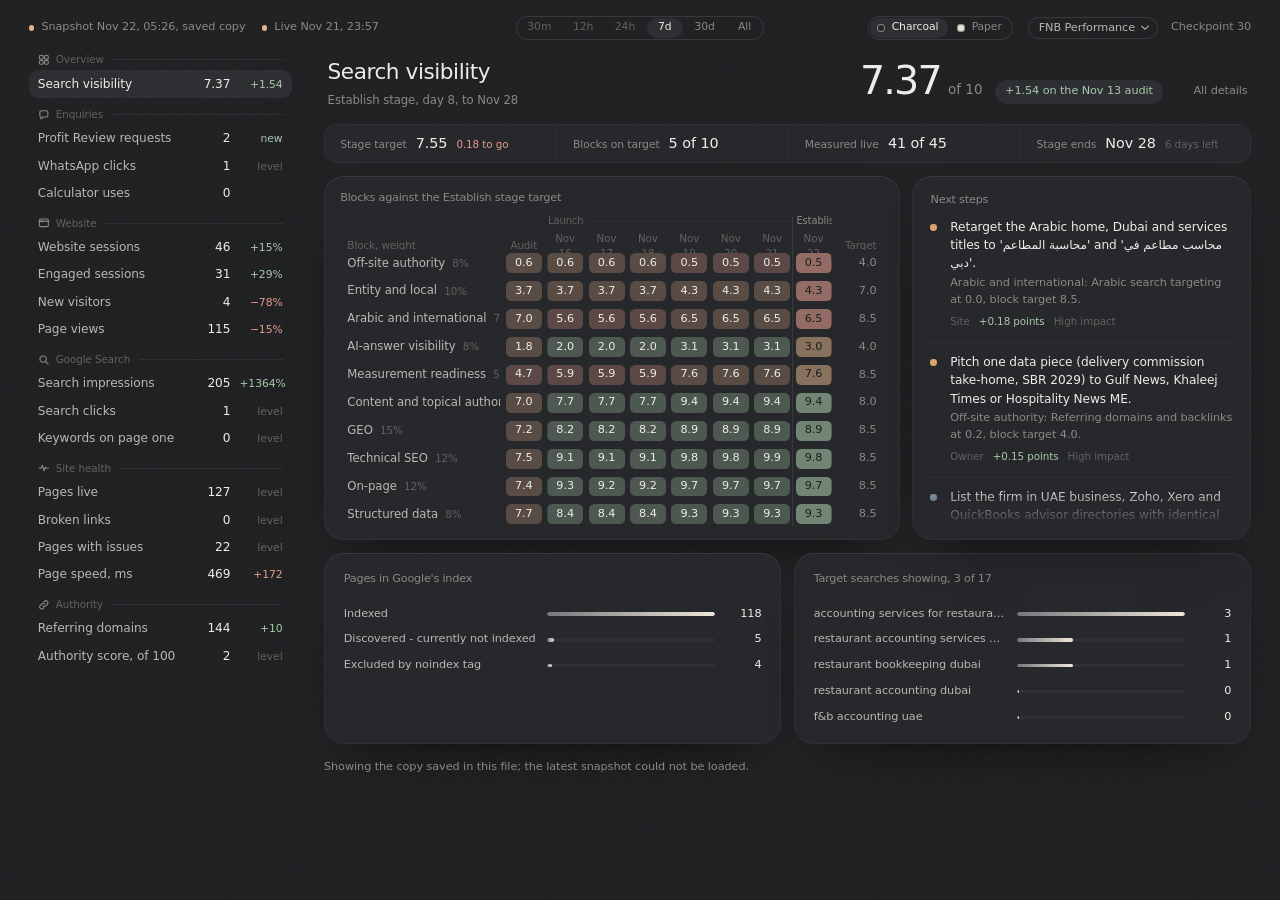
==== index.html @ b30ec55e "Board rebuilt with the Nov 22 snapshots Co-Authored-By: Claude Opus 5.5 <noreply@anthropic.com> Clau" ====
<!doctype html>
<html lang="en"><head><meta charset="utf-8"><meta name="viewport" content="width=device-width,initial-scale=1">
<title>FNB Performance cards</title>
<script>try{var t=new URLSearchParams(location.search).get('theme')||localStorage.getItem('fnb-theme')||'charcoal';if(t==='paper')document.documentElement.classList.add('paper');}catch(e){}</script>
<style>
/* A1 Intelligence — charcoal edition */
:root{
 --canvas:#1d1e20;--side:#212225;--surface:#27282b;--surface-2:#2e2f33;--surface-3:#36373b;
 --line:#38393d;--line-soft:#2f3033;
 --ink:#eeece7;--ink-2:#b9b7b1;--ink-3:#8a8984;--ink-4:#626260;
 --A1:#eee7da;--FNB:#93afc0;--TUR:#b9a5d0;--u0:#eee7da;--u1:#93afc0;--u2:#b9a5d0;--u3:#d9a36a;--u4:#9cc2a6;--u5:#cf9aae;
 --warn:#e2b48b;--good:#a7c9a9;--bad:#e49d8f;
 --r-lg:22px;--r-md:14px;--r-sm:10px;
 --ease:cubic-bezier(.22,.8,.24,1);--spring:cubic-bezier(.34,1.4,.5,1);
 --side-w:248px;
 --sans:-apple-system,BlinkMacSystemFont,"SF Pro Text","Inter","Segoe UI Variable Text","Segoe UI",system-ui,sans-serif;
 --display:-apple-system,BlinkMacSystemFont,"SF Pro Display","Inter Display","Inter","Segoe UI Variable Display","Segoe UI",system-ui,sans-serif;
}
*{box-sizing:border-box}
html{-webkit-text-size-adjust:100%}
body{margin:0;background:var(--canvas);color:var(--ink);font-family:var(--sans);font-size:14px;line-height:1.5;letter-spacing:-.006em;-webkit-font-smoothing:antialiased;-moz-osx-font-smoothing:grayscale;font-feature-settings:"cv11","ss01"}
body::before{content:"";position:fixed;inset:0;pointer-events:none;z-index:0;opacity:.05;background-image:url("data:image/svg+xml,%3Csvg xmlns='http://www.w3.org/2000/svg' width='180' height='180'%3E%3Cfilter id='n'%3E%3CfeTurbulence type='fractalNoise' baseFrequency='.85' numOctaves='3' stitchTiles='stitch'/%3E%3C/filter%3E%3Crect width='100%25' height='100%25' filter='url(%23n)'/%3E%3C/svg%3E")}
button,input,textarea,select{font:inherit;color:inherit;letter-spacing:inherit}
button{cursor:pointer;-webkit-tap-highlight-color:transparent}
:focus-visible{outline:2px solid var(--FNB);outline-offset:3px;border-radius:8px}
button:disabled{opacity:.45;cursor:not-allowed}
[hidden]{display:none!important}
h1,h2,h3{margin:0;font-family:var(--display);font-weight:500;letter-spacing:-.02em}
p{margin:0}
.num,.hero-number,.fig-value,.inline-kpi strong,.brand-stat strong,.pnumber,.score-text strong,.review-stat strong{font-variant-numeric:tabular-nums}

/* Marks + icons */
.mark svg{width:44px;height:44px;fill:none;stroke:var(--ink-2);stroke-width:1}
.mark svg circle:nth-child(2){stroke:var(--ink-3)}.mark svg circle:nth-child(3){stroke:var(--ink-4)}
.mark .mark-core{fill:var(--A1);stroke:none}
.mark-small svg{width:26px;height:26px;stroke-width:1.4}
svg.i,.nav-item svg,.icon-button svg{fill:none;stroke:currentColor;stroke-width:1.6;stroke-linecap:round;stroke-linejoin:round}

/* Buttons */
.btn{appearance:none;border:0;border-radius:999px;padding:11px 20px;font-weight:550;font-size:14px;transition:transform .35s var(--spring),background .25s var(--ease),box-shadow .25s var(--ease)}
.btn:active{transform:scale(.97)}
.btn-primary{background:var(--ink);color:#1d1e20;box-shadow:0 1px 0 #ffffff40 inset,0 8px 24px -10px #00000080}
.btn-primary:hover{background:#fff}
.btn-outline{background:transparent;color:var(--ink);box-shadow:0 0 0 1px var(--line) inset}
.btn-outline:hover{background:var(--surface-2)}
.btn-wide{width:100%;padding:13px 20px;margin-top:6px}
.icon-button{appearance:none;width:38px;height:38px;border-radius:12px;border:0;background:transparent;color:var(--ink-2);display:grid;place-items:center;transition:background .2s var(--ease),color .2s,transform .3s var(--spring)}
.icon-button svg{width:20px;height:20px}
.icon-button:hover{background:var(--surface-2);color:var(--ink)}
.icon-button:active{transform:scale(.92)}
.link-quiet{appearance:none;border:0;background:transparent;color:var(--ink-3);font-size:13px;padding:6px 10px;margin:-6px -10px;border-radius:999px;transition:color .2s,background .2s}
.link-quiet:hover{color:var(--ink);background:var(--surface-2)}
.mini-btn{appearance:none;border:0;border-radius:999px;padding:7px 13px;font-size:12.5px;font-weight:550;background:var(--surface-3);color:var(--ink);transition:background .2s,transform .3s var(--spring)}
.mini-btn:hover{background:#414247}.mini-btn:active{transform:scale(.95)}
.mini-btn.approve{background:var(--ink);color:#1d1e20}
.mini-btn.reject{background:transparent;color:var(--bad);box-shadow:0 0 0 1px #e49d8f55 inset}

/* Toast */
#toast{position:fixed;left:50%;bottom:28px;z-index:200;transform:translate(-50%,16px) scale(.98);opacity:0;pointer-events:none;background:#3a3b3fe6;backdrop-filter:blur(20px) saturate(1.4);-webkit-backdrop-filter:blur(20px) saturate(1.4);color:var(--ink);padding:12px 20px;border-radius:999px;box-shadow:0 0 0 1px #ffffff14 inset,0 20px 50px -12px #000a;transition:opacity .3s var(--ease),transform .45s var(--spring);max-width:min(520px,calc(100vw - 32px));font-size:13.5px}
#toast.show{opacity:1;transform:translate(-50%,0) scale(1)}

/* Sculpture (shared) */
.sculpture{width:100%;height:100%;overflow:visible;display:block}
.sculpture .layer{transform-origin:0 0;transform-box:view-box}
.sculpture path{fill:none;vector-effect:non-scaling-stroke}
.sculpture .glow{opacity:.16}
.sculpture .layer.l0{animation:spin 140s linear infinite}
.sculpture .layer.l1{animation:spin 190s linear infinite reverse}
.sculpture .layer.l2{animation:spin 240s linear infinite}
.sculpture .breathe{transform-origin:0 0;transform-box:view-box;animation:breathe 11s ease-in-out infinite}
.sculpture .layer.dim{opacity:.12;transition:opacity .6s var(--ease)}
.sculpture .layer{transition:opacity .6s var(--ease)}
@keyframes spin{to{transform:rotate(360deg)}}
@keyframes breathe{0%,100%{transform:scale(.975)}50%{transform:scale(1.025)}}
.sculpture .draw path{stroke-dasharray:1;stroke-dashoffset:1;animation:draw 2.6s var(--ease) forwards}
@keyframes draw{to{stroke-dashoffset:0}}

/* Login */
.login{min-height:100vh;display:grid;grid-template-columns:1.15fr 1fr;position:relative;z-index:1}
.login-art{position:relative;overflow:hidden;background:radial-gradient(70% 60% at 50% 50%,#26272b,var(--canvas) 70%)}
.login-art .sculpture{position:absolute;inset:6%;width:88%;height:88%}
.login-panel{display:grid;place-items:center;padding:48px 32px;border-left:1px solid var(--line-soft)}
.login-box{width:100%;max-width:360px}
.login-box h1{font-size:34px;font-weight:600;letter-spacing:-.035em;margin-top:28px}
.login-lede{color:var(--ink-3);font-size:16px;margin-top:8px}
.login-form{margin-top:36px;display:flex;flex-direction:column;gap:14px}
.login-foot{margin-top:28px;color:var(--ink-4);font-size:12.5px}
.otp{letter-spacing:.42em;font-variant-numeric:tabular-nums}

/* Forms */
.field{display:flex;flex-direction:column;gap:7px}
.field label,.form-grid label{font-size:12.5px;color:var(--ink-3)}
input,textarea,select{background:var(--surface);border:0;border-radius:12px;padding:12px 14px;color:var(--ink);box-shadow:0 0 0 1px var(--line) inset;transition:box-shadow .25s var(--ease),background .25s}
input::placeholder,textarea::placeholder{color:var(--ink-4)}
input:hover,textarea:hover,select:hover{box-shadow:0 0 0 1px #4a4b50 inset}
input:focus,textarea:focus,select:focus{outline:none;background:var(--surface-2);box-shadow:0 0 0 1px var(--ink-3) inset,0 0 0 4px #93afc022}
textarea{min-height:150px;resize:vertical;line-height:1.55}
select{appearance:none;padding-right:34px;background-image:url("data:image/svg+xml,%3Csvg xmlns='http://www.w3.org/2000/svg' viewBox='0 0 12 12'%3E%3Cpath d='m3 4.5 3 3 3-3' fill='none' stroke='%238a8984' stroke-width='1.4' stroke-linecap='round'/%3E%3C/svg%3E");background-repeat:no-repeat;background-position:right 12px center;background-size:12px}
.form-grid{display:flex;flex-direction:column;gap:16px}
.field-help{font-size:12px;color:var(--ink-4)}
.form-error{color:var(--bad);font-size:13px;min-height:1px}

/* Layout */
.layout{display:grid;grid-template-columns:var(--side-w) 1fr;min-height:100vh;position:relative;z-index:1}
.side{position:sticky;top:0;height:100vh;background:var(--side);border-right:1px solid var(--line-soft);display:flex;flex-direction:column;padding:22px 14px 18px;gap:6px}
.side-brand{display:flex;align-items:center;gap:11px;padding:2px 10px 22px;font-family:var(--display);font-weight:600;font-size:15px;letter-spacing:-.02em}
.nav-list{display:flex;flex-direction:column;gap:2px}
.nav-item{appearance:none;border:0;background:transparent;color:var(--ink-2);display:flex;align-items:center;gap:12px;padding:9px 12px;border-radius:10px;font-size:14px;text-align:left;position:relative;transition:background .2s var(--ease),color .2s}
.nav-item svg{width:19px;height:19px;flex:none;stroke-width:1.5;color:var(--ink-3);transition:color .2s}
.nav-item:hover{background:#ffffff08;color:var(--ink)}
.nav-item.active{background:var(--surface-2);color:var(--ink);box-shadow:0 0 0 1px #ffffff0a inset}
.nav-item.active svg{color:var(--ink)}
.side-group{margin-top:26px}
.side-label{font-size:12px;color:var(--ink-4);padding:0 12px 8px}
.brand-list{display:flex;flex-direction:column;gap:2px}
.brand-item{appearance:none;border:0;background:transparent;color:var(--ink-2);display:flex;align-items:center;gap:11px;padding:8px 12px;border-radius:10px;font-size:13.5px;text-align:left;transition:background .2s,color .2s}
.brand-item:hover{background:#ffffff08;color:var(--ink)}
.brand-item.active{color:var(--ink);background:#ffffff0b}
.brand-item .dot{transition:transform .4s var(--spring),box-shadow .3s}
.brand-item.active .dot{transform:scale(1.25);box-shadow:0 0 0 3px #ffffff0d}
.dot{width:8px;height:8px;border-radius:50%;flex:none;display:inline-block}
.dot-A1{background:var(--A1)}.dot-FNB{background:var(--FNB)}.dot-TUR{background:var(--TUR)}
.dot-u0{background:var(--u0)}.dot-u1{background:var(--u1)}.dot-u2{background:var(--u2)}.dot-u3{background:var(--u3)}.dot-u4{background:var(--u4)}.dot-u5{background:var(--u5)}
.dot-ALL{background:conic-gradient(var(--u0) 0 33%,var(--u1) 0 66%,var(--u2) 0)}
.side-grow{flex:1}
.side-status{display:flex;gap:11px;align-items:flex-start;padding:14px 12px;border-radius:14px;background:#ffffff06;box-shadow:0 0 0 1px var(--line-soft) inset}
.side-status strong{display:block;font-size:13px;font-weight:550}
.side-status small{display:block;color:var(--ink-3);font-size:12px;line-height:1.4;margin-top:2px}
.status-dot{width:8px;height:8px;border-radius:50%;background:var(--warn);margin-top:6px;flex:none;box-shadow:0 0 0 4px #e2b48b1a}
.status-dot.live{background:var(--good);box-shadow:0 0 0 4px #a7c9a91f;animation:pulse 2.8s ease-in-out infinite}
@keyframes pulse{50%{box-shadow:0 0 0 7px #a7c9a900}}

.workspace{min-width:0;padding:34px clamp(20px,3.4vw,56px) 24px;max-width:1480px;width:100%}
.apphead{display:flex;align-items:flex-end;justify-content:space-between;gap:24px;flex-wrap:wrap}
.greet h1{font-size:30px;font-weight:600;letter-spacing:-.035em;line-height:1.15}
.greet p{color:var(--ink-3);margin-top:5px;font-size:14px}
.head-tools{display:flex;align-items:center;gap:10px}
.segmented{position:relative;display:inline-grid;grid-template-columns:1fr 1fr;padding:3px;border-radius:999px;background:var(--surface);box-shadow:0 0 0 1px var(--line-soft) inset}
.segmented::before{content:"";position:absolute;top:3px;bottom:3px;left:3px;width:calc(50% - 3px);border-radius:999px;background:var(--surface-3);box-shadow:0 1px 0 #ffffff12 inset,0 4px 14px -4px #0008;transition:transform .5s var(--spring)}
.segmented:has(.period[data-period="30"].active)::before{transform:translateX(100%)}
.period{appearance:none;border:0;background:transparent;position:relative;z-index:1;padding:7px 16px;font-size:13px;color:var(--ink-3);border-radius:999px;transition:color .3s}
.period.active{color:var(--ink)}
.who{display:flex;align-items:center;gap:10px;margin-left:8px;padding-left:16px;border-left:1px solid var(--line-soft)}
.avatar{width:34px;height:34px;border-radius:50%;display:grid;place-items:center;font-weight:600;font-size:13px;color:#1d1e20;background:radial-gradient(circle at 30% 25%,#fff,var(--A1) 45%,#bdb6a8)}
.who-text strong{display:block;font-size:13px;font-weight:550;line-height:1.2}
.who-text small{display:block;font-size:12px;color:var(--ink-3)}
.brand-strip{display:none}

.page{display:none}
.page.active{display:block;animation:pagein .5s var(--ease)}
@keyframes pagein{from{opacity:0;transform:translateY(6px)}}

/* Hero */
.hero{display:grid;grid-template-columns:minmax(0,1fr) minmax(0,1.05fr);align-items:center;gap:20px;margin:4px 0 0;min-height:400px}
.hero-label{color:var(--ink-3);font-size:15px}
.hero-number{font-family:var(--display);font-size:clamp(76px,10vw,148px);font-weight:200;letter-spacing:-.065em;line-height:.92;margin:14px 0 22px -.06em;background:linear-gradient(180deg,#fbfaf7 30%,#a9a7a1);-webkit-background-clip:text;background-clip:text;color:transparent}
.hero-line{font-size:18px;color:var(--ink-2);max-width:30ch;line-height:1.45;letter-spacing:-.012em}
.hero-art{aspect-ratio:1/1;max-height:520px;width:100%;justify-self:center;position:relative}
.legend{display:flex;flex-wrap:wrap;gap:8px;margin-top:30px}
.legend-button{appearance:none;border:0;display:inline-flex;align-items:center;gap:9px;padding:8px 14px 8px 12px;border-radius:999px;background:var(--surface);box-shadow:0 0 0 1px var(--line-soft) inset;color:var(--ink-2);font-size:13px;transition:background .2s,color .2s,opacity .3s,transform .35s var(--spring)}
.legend-button:hover{background:var(--surface-2);color:var(--ink)}
.legend-button:active{transform:scale(.96)}
.legend-button.muted{opacity:.45}
.legend-button.on{background:var(--surface-2);color:var(--ink);box-shadow:0 0 0 1px #ffffff1c inset}

/* Figures row */
.figures{display:grid;grid-template-columns:repeat(5,minmax(0,1fr));border-top:1px solid var(--line-soft);border-bottom:1px solid var(--line-soft);margin:26px 0 30px}
.figures-4{grid-template-columns:repeat(4,minmax(0,1fr))}
.figures-3{grid-template-columns:repeat(3,minmax(0,1fr))}
.fig{padding:22px 22px 20px;position:relative;min-width:0}
.fig+.fig{border-left:1px solid var(--line-soft)}
.fig:first-child{padding-left:0}
.fig-label{color:var(--ink-3);font-size:13px}
.fig-value{font-family:var(--display);font-size:34px;font-weight:300;letter-spacing:-.04em;line-height:1.1;margin-top:10px}
.fig-value.empty{color:var(--ink-4)}
.fig-desc{font-size:12px;color:var(--ink-4);margin-top:6px;white-space:nowrap;overflow:hidden;text-overflow:ellipsis}
.fig-flag{position:absolute;top:24px;right:18px;width:6px;height:6px;border-radius:50%;background:var(--warn)}
.fig-spark{display:block;width:100%;max-width:120px;height:26px;margin-top:12px}
.fig-spark path{fill:none;stroke:var(--ink-3);stroke-width:1.4;stroke-linecap:round;stroke-linejoin:round;vector-effect:non-scaling-stroke}

/* Panels */
.panel{background:var(--surface);border-radius:var(--r-lg);padding:24px 26px;box-shadow:0 0 0 1px #ffffff09 inset,0 1px 0 #ffffff0d inset,0 30px 60px -40px #000c;min-width:0}
.panel-quiet{background:transparent;box-shadow:0 0 0 1px var(--line-soft) inset}
.panel-head{display:flex;justify-content:space-between;align-items:flex-start;gap:16px;margin-bottom:20px}
.panel-head h2{font-size:18px;font-weight:550;letter-spacing:-.02em}
.panel-head p{font-size:13px;color:var(--ink-3);margin-top:3px}
.tag{font-size:12px;color:var(--ink-3);padding:5px 11px;border-radius:999px;background:#ffffff08;white-space:nowrap}
.panel-kicker,.dialog-kicker{font-size:12.5px;color:var(--ink-3)}
.main-pair{display:grid;grid-template-columns:minmax(0,1.85fr) minmax(300px,1fr);gap:20px}
.bottom-pair{display:grid;grid-template-columns:minmax(0,1.4fr) minmax(0,1fr);gap:20px;margin-top:20px}
.two-cols{display:grid;grid-template-columns:repeat(2,minmax(0,1fr));gap:20px}
.two-cols-wide{grid-template-columns:minmax(0,1.6fr) minmax(0,1fr)}
.margin-top{margin-top:20px}

/* Charts */
.chart-frame{position:relative;height:300px;margin:0 -4px}
.chart-frame svg{display:block;width:100%;height:100%;overflow:visible}
.chart-empty{height:100%;display:grid;place-items:center;color:var(--ink-4);font-size:13px;border-radius:14px;background:repeating-linear-gradient(-45deg,transparent 0 9px,#ffffff04 9px 10px)}
.chart-grid{stroke:var(--line-soft);stroke-width:1}
.chart-axis{fill:var(--ink-4);font-size:11.5px;font-family:var(--sans);font-variant-numeric:tabular-nums}
.chart-line{fill:none;stroke-width:2;stroke-linecap:round;stroke-linejoin:round}
.chart-line.draw{stroke-dasharray:1;stroke-dashoffset:1;animation:draw 1.6s var(--ease) forwards}
.chart-area{opacity:0;animation:fade 1.2s .5s var(--ease) forwards}
@keyframes fade{to{opacity:1}}
.s-A1{stroke:var(--A1)}.s-FNB{stroke:var(--FNB)}.s-TUR{stroke:var(--TUR)}
.f-A1{fill:var(--A1)}.f-FNB{fill:var(--FNB)}.f-TUR{fill:var(--TUR)}
.s-u0{stroke:var(--u0)}.s-u1{stroke:var(--u1)}.s-u2{stroke:var(--u2)}.s-u3{stroke:var(--u3)}.s-u4{stroke:var(--u4)}.s-u5{stroke:var(--u5)}
.f-u0{fill:var(--u0)}.f-u1{fill:var(--u1)}.f-u2{fill:var(--u2)}.f-u3{fill:var(--u3)}.f-u4{fill:var(--u4)}.f-u5{fill:var(--u5)}
.chart-line.dim{opacity:.14}
.chart-line,.chart-area{transition:opacity .4s var(--ease)}
.cross{opacity:0;transition:opacity .2s}
.chart-frame.hover .cross{opacity:1}
.cross line{stroke:var(--ink-3);stroke-width:1;stroke-dasharray:2 4}
.cross circle{stroke:var(--canvas);stroke-width:2.5}
.chart-tip{position:absolute;top:0;left:0;pointer-events:none;opacity:0;transform:translateY(4px);transition:opacity .2s,transform .3s var(--ease);background:#3a3b3fee;backdrop-filter:blur(14px);-webkit-backdrop-filter:blur(14px);border-radius:12px;padding:10px 12px;font-size:12.5px;min-width:170px;box-shadow:0 0 0 1px #ffffff14 inset,0 16px 40px -12px #000c;z-index:3}
.chart-frame.hover .chart-tip{opacity:1;transform:none}
.chart-tip b{display:block;font-weight:550;margin-bottom:6px;color:var(--ink)}
.chart-tip div{display:flex;align-items:center;gap:8px;color:var(--ink-2);justify-content:space-between}
.chart-tip div span{display:flex;align-items:center;gap:7px}
.chart-tip div strong{font-weight:550;color:var(--ink);font-variant-numeric:tabular-nums}

.brand-stats{display:grid;grid-template-columns:repeat(3,minmax(0,1fr));gap:12px;margin-top:20px;padding-top:18px;border-top:1px solid var(--line-soft)}
.brand-stat-name{display:flex;align-items:center;gap:8px;font-size:12.5px;color:var(--ink-3)}
.brand-stat-row{margin-top:6px;display:flex;align-items:baseline;gap:6px}
.brand-stat strong{font-family:var(--display);font-size:24px;font-weight:300;letter-spacing:-.03em}
.brand-stat small{color:var(--ink-4);font-size:12px}

/* Outreach panel */
.score{display:flex;align-items:center;gap:20px;padding:4px 0 22px}
.score-ring{width:104px;height:104px;flex:none;transform:rotate(-90deg)}
.ring-track{fill:none;stroke:var(--line);stroke-width:5}
.ring-arc{fill:none;stroke:var(--A1);stroke-width:5;stroke-linecap:round;transition:stroke-dasharray 1.4s var(--ease)}
.score-text strong{display:block;font-family:var(--display);font-size:40px;font-weight:300;letter-spacing:-.04em;line-height:1}
.score-text span{display:block;color:var(--ink-2);font-size:13px;margin-top:8px}
.score-text small{display:block;color:var(--ink-4);font-size:12px;margin-top:2px}
.split-caption{display:flex;justify-content:space-between;align-items:center;font-size:13px;color:var(--ink-3);padding:14px 0 8px;border-top:1px solid var(--line-soft)}
.count{min-width:24px;height:22px;padding:0 8px;border-radius:999px;background:var(--surface-3);color:var(--ink);display:inline-grid;place-items:center;font-size:12px;font-variant-numeric:tabular-nums}
.approvals{display:flex;flex-direction:column}
.approval-row{appearance:none;border:0;background:transparent;text-align:left;display:flex;align-items:center;justify-content:space-between;gap:14px;padding:12px 10px;margin:0 -10px;border-radius:12px;transition:background .2s}
.approval-row:hover{background:#ffffff07}
.approval-main{min-width:0}
.approval-main strong{display:block;font-weight:500;font-size:13.5px;white-space:nowrap;overflow:hidden;text-overflow:ellipsis}
.approval-main small{display:block;color:var(--ink-3);font-size:12px;margin-top:2px}
.approval-empty{color:var(--ink-3);font-size:13px;padding:18px 0;line-height:1.55}
.approval-empty strong{display:block;color:var(--ink-2);font-weight:550;margin-bottom:2px}
.inline-action{appearance:none;border:0;background:transparent;color:var(--ink-2);display:flex;align-items:center;gap:10px;padding:12px 0 0;font-size:13.5px;transition:color .2s}
.inline-action:hover{color:var(--ink)}
.plus{width:24px;height:24px;border-radius:50%;display:grid;place-items:center;box-shadow:0 0 0 1px var(--line) inset;font-size:15px;line-height:1;transition:transform .4s var(--spring),background .2s}
.inline-action:hover .plus{transform:rotate(90deg);background:var(--surface-2)}

/* State chips */
.state-chip{font-size:11.5px;padding:4px 10px;border-radius:999px;white-space:nowrap;background:#ffffff0a;color:var(--ink-2);display:inline-flex;align-items:center;gap:6px}
.state-chip::before{content:"";width:5px;height:5px;border-radius:50%;background:currentColor}
.state-chip.pending{color:var(--warn)}
.state-chip.approved{color:var(--good)}
.state-chip.rejected,.state-chip.rework,.state-chip.request_changes,.state-chip.changes_requested{color:var(--bad)}

/* Discovery */
.discovery{display:grid;grid-template-columns:repeat(2,minmax(0,1fr));gap:32px}
.inline-kpi span{display:block;color:var(--ink-3);font-size:13px}
.inline-kpi strong{display:block;font-family:var(--display);font-size:32px;font-weight:300;letter-spacing:-.04em;margin-top:6px}
.seo-chart{height:120px;margin-top:14px}
.seo-chart svg{width:100%;height:100%;display:block;overflow:visible}
.bar{fill:#4a4b50;transition:fill .2s}
.bar:hover{fill:var(--ink-3)}
.bar.last{fill:var(--A1)}
.bar-grow{transform-box:fill-box;transform-origin:50% 100%;animation:grow .9s var(--ease) both}
@keyframes grow{from{transform:scaleY(0)}}
.micro-note{color:var(--ink-4);font-size:12px;margin-top:10px;line-height:1.45}
.hbars{display:flex;flex-direction:column;gap:14px;margin-top:20px}
.hbar{display:grid;grid-template-columns:118px 1fr 52px;gap:12px;align-items:center;font-size:13px;color:var(--ink-2)}
.hbar strong{text-align:right;font-weight:500;font-variant-numeric:tabular-nums;color:var(--ink)}
.track{height:4px;border-radius:4px;background:var(--line-soft);overflow:hidden}
.fill{height:100%;width:0;border-radius:4px;background:linear-gradient(90deg,#77787d,var(--A1));transition:width 1.2s var(--ease)}

/* Issues */
.issue-short{display:flex;flex-direction:column}
.issue-row{display:grid;grid-template-columns:minmax(0,1fr) auto auto;align-items:center;gap:14px;padding:13px 0;border-top:1px solid var(--line-soft)}
.issue-row:first-child{border-top:0;padding-top:0}
.issue-row strong{font-weight:500;font-size:13.5px;white-space:nowrap;overflow:hidden;text-overflow:ellipsis}
.tasks-full .issue-row{grid-template-columns:minmax(0,1fr) auto auto auto;padding:16px 0}
.tasks-full .issue-row:first-child{padding-top:0}
.issue-long{white-space:normal!important}
.issue-meta{color:var(--ink-3);font-size:12.5px;margin-top:4px;line-height:1.5}
.severity{font-size:12px;color:var(--ink-3);display:inline-flex;align-items:center;gap:7px;white-space:nowrap;text-transform:capitalize}
.severity::before{content:"";width:7px;height:7px;border-radius:50%;background:var(--ink-4)}
.severity.critical::before{background:var(--bad);box-shadow:0 0 0 3px #e49d8f26}
.severity.high::before{background:var(--warn)}
.severity.medium::before{background:var(--FNB)}
.issue-status{font-size:12px;color:var(--ink-4);white-space:nowrap;text-transform:capitalize}
.tasks-full select{padding:7px 32px 7px 12px;font-size:12.5px;border-radius:999px}
.extra-meta{font-size:12px;color:var(--ink-4)}

/* Sections */
.section-intro{margin:26px 0 8px;max-width:640px}
.section-intro h2{font-size:clamp(40px,5vw,60px);font-weight:250;letter-spacing:-.05em;line-height:1.02}
.section-intro p{font-size:17px;color:var(--ink-3);margin-top:12px;line-height:1.5}
.section-actions{display:flex;gap:8px;align-items:center;flex-wrap:wrap;justify-content:flex-end;margin:-12px 0 20px}
.panel-head .section-actions{margin:0}
.bodycopy{color:var(--ink-2);font-size:14px;line-height:1.65;max-width:68ch}

/* Tables */
.data-table{overflow-x:auto;margin:0 -6px}
table{width:100%;border-collapse:collapse;font-size:13.5px}
th{text-align:left;font-weight:450;color:var(--ink-4);font-size:12.5px;padding:0 6px 12px}
td{padding:14px 6px;border-top:1px solid var(--line-soft);color:var(--ink-2);font-variant-numeric:tabular-nums;white-space:nowrap}
td:first-child{color:var(--ink)}
tbody tr{transition:background .2s}
tbody tr:hover{background:#ffffff05}
.source-state{font-size:12px;display:inline-flex;align-items:center;gap:7px;color:var(--ink-3);text-transform:capitalize}
.source-state::before{content:"";width:6px;height:6px;border-radius:50%;background:var(--ink-4)}
.source-state.fresh{color:var(--good)}.source-state.fresh::before{background:var(--good)}
.source-state.snapshot{color:var(--ink-2)}.source-state.snapshot::before{background:var(--FNB)}
.source-state.stale{color:var(--warn)}.source-state.stale::before{background:var(--warn)}

/* Drafts */
.draft-card{padding:18px 0;border-top:1px solid var(--line-soft)}
.draft-card:first-child{border-top:0;padding-top:0}
.draft-head{display:flex;justify-content:space-between;gap:14px;align-items:flex-start}
.draft-head strong{display:block;font-weight:550;font-size:15px;margin-top:3px}
.body-snippet{color:var(--ink-3);font-size:13.5px;line-height:1.6;margin:10px 0 14px;display:-webkit-box;-webkit-line-clamp:3;-webkit-box-orient:vertical;overflow:hidden}
.draft-actions{display:flex;flex-wrap:wrap;gap:8px;align-items:center}
.draft-actions .tag{margin-right:auto}
.quality-note p{color:var(--ink-2);font-size:13.5px;line-height:1.65;margin-bottom:16px}
.quality-note strong{display:block;margin-bottom:8px}
.metric-empty{display:flex;justify-content:space-between;gap:12px;padding:13px 0;border-top:1px solid var(--line-soft);font-size:13.5px;color:var(--ink-2)}
.metric-empty b{font-weight:450;color:var(--ink-4)}

/* Social */
.platform-grid{display:grid;grid-template-columns:repeat(auto-fill,minmax(200px,1fr));gap:12px}
.platform-card{padding:18px;border-radius:16px;background:#ffffff05;box-shadow:0 0 0 1px var(--line-soft) inset}
.pname{color:var(--ink-3);font-size:13px}
.pnumber{font-family:var(--display);font-size:30px;font-weight:300;letter-spacing:-.04em;margin:8px 0 2px}
.pmeta{font-size:12px;color:var(--ink-4);margin-bottom:16px}

/* Insights */
.insights-grid{display:grid;grid-template-columns:repeat(2,minmax(0,1fr));gap:20px}
.insight{padding:26px;border-radius:var(--r-lg);background:var(--surface);box-shadow:0 0 0 1px #ffffff09 inset;position:relative;overflow:hidden}
.insight-level{display:inline-flex;align-items:center;gap:8px;font-size:12.5px;color:var(--ink-3)}
.insight-level::before{content:"";width:7px;height:7px;border-radius:50%;background:var(--FNB)}
.insight-level.attention::before{background:var(--warn)}
.insight h3{font-size:21px;font-weight:450;letter-spacing:-.025em;line-height:1.3;margin:14px 0 10px;max-width:30ch}
.insight p{color:var(--ink-3);font-size:14px;line-height:1.6}
.insight footer{margin-top:18px;padding-top:16px;border-top:1px solid var(--line-soft);font-size:13.5px;color:var(--ink-2)}
.insight footer span{color:var(--ink-4);display:block;font-size:12px;margin-bottom:3px}

/* Reviews */
.review-row{padding:15px 0;border-top:1px solid var(--line-soft)}
.review-row:first-child{border-top:0;padding-top:0}
.review-head{display:flex;justify-content:space-between;gap:14px;align-items:flex-start}
.review-head strong{font-weight:500;font-size:13.5px;line-height:1.5}
.review-row small{display:block;color:var(--ink-4);font-size:12px;margin-top:4px}
.review-row p{color:var(--ink-3);font-size:12.5px;margin-top:8px}
.review-row .mini-btn{margin-top:10px}
.review-stat{padding:22px 22px 20px}
.review-stat:first-child{padding-left:0}
.review-stat+.review-stat{border-left:1px solid var(--line-soft)}
.review-stat .muted{display:block;color:var(--ink-3);font-size:13px}
.review-stat strong{display:block;font-family:var(--display);font-size:30px;font-weight:300;letter-spacing:-.035em;margin-top:8px}

/* Dialog */
.dialog-backdrop{position:fixed;inset:0;z-index:100;background:#141516b3;backdrop-filter:blur(18px) saturate(1.2);-webkit-backdrop-filter:blur(18px) saturate(1.2);display:grid;place-items:center;padding:20px;animation:fade .3s var(--ease) both;opacity:0}
.dialog-card{width:min(560px,100%);max-height:calc(100vh - 40px);overflow:auto;background:var(--surface);border-radius:26px;padding:26px 28px 28px;box-shadow:0 0 0 1px #ffffff12 inset,0 1px 0 #ffffff14 inset,0 50px 120px -30px #000;animation:sheet .55s var(--spring) both}
@keyframes sheet{from{opacity:0;transform:translateY(18px) scale(.97)}}
.dialog-header{display:flex;justify-content:space-between;align-items:flex-start;gap:16px;margin-bottom:22px}
.dialog-header h2{font-size:22px;font-weight:550;letter-spacing:-.025em;margin-top:4px}
.dialog-body-text{white-space:pre-wrap;color:var(--ink-2)}
.review-list{display:flex;flex-direction:column}
code{font-family:ui-monospace,"SF Mono",Menlo,monospace;font-size:12px;color:var(--ink-2)}

.app-footer{display:flex;justify-content:space-between;gap:16px;flex-wrap:wrap;color:var(--ink-4);font-size:12px;margin-top:48px;padding-top:20px;border-top:1px solid var(--line-soft)}

/* Responsive */
@media (max-width:1240px){
 .figures{grid-template-columns:repeat(3,minmax(0,1fr))}
 .figures .fig:nth-child(4){border-left:0;padding-left:0}
 .figures .fig:nth-child(n+4){border-top:1px solid var(--line-soft)}
 .figures-4{grid-template-columns:repeat(2,minmax(0,1fr))}
 .figures-4 .fig:nth-child(3){border-left:0;padding-left:0}
 .figures-4 .fig:nth-child(4){border-left:1px solid var(--line-soft);padding-left:22px}
 .figures-4 .fig:nth-child(n+3){border-top:1px solid var(--line-soft)}
 .main-pair{grid-template-columns:1fr}
}
@media (max-width:980px){
 :root{--side-w:0px}
 .layout{grid-template-columns:1fr}
 .side{position:fixed;top:auto;bottom:0;left:0;right:0;height:auto;z-index:50;flex-direction:row;padding:6px 8px calc(6px + env(safe-area-inset-bottom));border-right:0;border-top:1px solid var(--line-soft);background:#212225e6;backdrop-filter:blur(20px) saturate(1.4);-webkit-backdrop-filter:blur(20px) saturate(1.4)}
 .side-brand,.side-group,.side-grow,.side-status{display:none}
 .nav-list{flex-direction:row;justify-content:space-around;width:100%}
 .nav-item{flex-direction:column;gap:3px;padding:7px 4px;font-size:10px;flex:1;justify-content:center;min-width:0}
 .nav-item span{white-space:nowrap;overflow:hidden;text-overflow:ellipsis;max-width:100%}
 .nav-item.active{background:transparent;box-shadow:none}
 .nav-item.active svg{color:var(--A1)}
 .workspace{padding:24px 16px 110px}
 .brand-strip{display:flex;gap:8px;overflow-x:auto;margin:20px -16px 0;padding:0 16px 2px;scrollbar-width:none}
 .brand-strip::-webkit-scrollbar{display:none}
 .brand-chip{appearance:none;border:0;flex:none;display:inline-flex;align-items:center;gap:8px;padding:8px 14px;border-radius:999px;background:var(--surface);color:var(--ink-2);font-size:13px;box-shadow:0 0 0 1px var(--line-soft) inset}
 .brand-chip.active{background:var(--ink);color:#1d1e20}
 .hero{grid-template-columns:1fr;min-height:0;gap:0}
 .hero-art{max-width:420px;order:-1;margin:-10px auto -30px}
 .bottom-pair,.two-cols,.two-cols-wide,.insights-grid{grid-template-columns:1fr}
}
@media (max-width:640px){
 .apphead{align-items:flex-start}
 .greet h1{font-size:25px}
 .head-tools{width:100%;justify-content:space-between}
 .who{margin-left:auto;padding-left:0;border-left:0}
 .who-text{display:none}
 .figures,.figures-4,.figures-3{grid-template-columns:repeat(2,minmax(0,1fr))}
 .figures .fig{border-left:0!important;padding:18px 0!important;border-top:1px solid var(--line-soft)}
 .figures .fig:nth-child(-n+2){border-top:0}
 .figures .fig:nth-child(even){padding-left:18px!important;border-left:1px solid var(--line-soft)!important}
 .figures-3 .review-stat{padding:18px 0}
 .fig-value{font-size:28px}
 .panel{padding:20px 18px;border-radius:18px}
 .discovery{grid-template-columns:1fr;gap:28px}
 .brand-stats{grid-template-columns:1fr;gap:14px}
 .brand-stat{display:flex;justify-content:space-between;align-items:baseline}
 .brand-stat-row{margin-top:0}
 .chart-frame{height:230px}
 .issue-row{grid-template-columns:minmax(0,1fr) auto}
 .issue-row .issue-status{display:none}
 .tasks-full .issue-row{grid-template-columns:1fr auto;row-gap:10px}
 .tasks-full .issue-row>div{grid-column:1/-1}
 .login{grid-template-columns:1fr}
 .login-art{height:300px}
 .login-panel{border-left:0;padding:8px 20px 40px}
 .login-box h1{margin-top:18px;font-size:30px}
 .section-actions{justify-content:flex-start;margin:0 0 16px}
 .hbar{grid-template-columns:104px 1fr 44px}
 .figures .fig:last-child:nth-child(odd){grid-column:1/-1;padding-left:0!important;border-left:0!important}
}
@media (max-width:980px) and (min-width:641px){.login{grid-template-columns:1fr}.login-art{height:380px}.login-panel{border-left:0}}
@media (prefers-reduced-motion:reduce){
 *,*::before,*::after{animation-duration:.001ms!important;animation-iteration-count:1!important;transition-duration:.001ms!important}
 .sculpture .layer,.sculpture .breathe{animation:none!important}
}
.stop-A1{stop-color:var(--A1)}.stop-FNB{stop-color:var(--FNB)}.stop-TUR{stop-color:var(--TUR)}
circle.dim{opacity:.14}

.brand-list[hidden],.brand-strip[hidden],.brand-strip:empty,.brand-list:empty,.side-label[hidden]{display:none!important}

.demo-box{margin-top:22px;padding:14px;border:1px solid var(--line-soft);border-radius:16px;background:#ffffff08;display:flex;flex-direction:column;gap:8px}
.demo-title{font-size:12px;letter-spacing:.08em;text-transform:uppercase;color:var(--ink-3,#8d8c88)}
.demo-user{display:flex;flex-direction:column;align-items:flex-start;gap:2px;text-align:left;padding:10px 12px;border-radius:12px;border:1px solid var(--line-soft);background:transparent;color:inherit;cursor:pointer;min-height:44px}
.demo-user:hover{background:#ffffff0d}.demo-user small{color:var(--ink-3,#8d8c88);font-size:12px}
.demo-note{font-size:12.5px;color:var(--ink-3,#8d8c88)}.demo-note code{color:inherit;font-weight:600}

/* Layer 3 and 4: detail dialog. Landscape "tablet page" on desktop and tablets; full screen on phones. Reuses existing tokens, type scale and components. */
.fig[data-detail]{cursor:pointer;border-radius:var(--r-md);transition:background .25s var(--ease)}
.fig[data-detail]:hover{background:var(--surface)}
.fig[data-detail]:focus-visible{outline:1px solid var(--ink-3);outline-offset:-2px}
.panel-tools{display:flex;align-items:center;gap:10px}
.detail-scrim{position:fixed;inset:0;background:#000b;z-index:40;opacity:0;transition:opacity .3s var(--ease)}
.detail-scrim.on{opacity:1}
.detail-scrim[hidden],.detail[hidden]{display:none}
.detail{position:fixed;inset:0;margin:auto;z-index:41;width:min(1120px,calc(100vw - 48px));height:min(740px,calc(100vh - 48px));height:min(740px,calc(100dvh - 48px));background:var(--canvas);border-radius:var(--r-lg);box-shadow:0 0 0 1px var(--line-soft),0 50px 120px -30px #000e;display:flex;flex-direction:column;overflow:hidden;opacity:0;transform:translateY(14px) scale(.985);transition:opacity .3s var(--ease),transform .42s var(--ease)}
.detail.on{opacity:1;transform:none}
body.detail-open{overflow:hidden}
.detail-inner{display:flex;flex-direction:column;flex:1;min-height:0;outline:none}
.detail-head{display:flex;justify-content:space-between;align-items:flex-start;gap:16px;padding:22px 28px 16px;border-bottom:1px solid var(--line-soft);flex:none}
.detail-title{font-family:var(--display);font-size:26px;font-weight:550;letter-spacing:-.03em;margin:4px 0 0}
.detail-close{appearance:none;border:0;background:var(--surface);color:var(--ink-2);width:44px;height:44px;border-radius:50%;display:grid;place-items:center;cursor:pointer;flex:none;transition:background .2s,color .2s}
.detail-close:hover{background:var(--surface-3);color:var(--ink)}
.detail-grid{flex:1;min-height:0;display:grid;grid-template-columns:minmax(0,1.12fr) minmax(0,1fr)}
.detail-col{min-height:0;overflow-y:auto;overscroll-behavior:contain;padding:4px 28px 34px;scrollbar-width:thin}
.detail-col+.detail-col{border-left:1px solid var(--line-soft)}
.detail-hero{display:flex;align-items:baseline;gap:14px;flex-wrap:wrap;margin:22px 0 6px}
.detail-value{font-family:var(--display);font-size:60px;font-weight:200;letter-spacing:-.05em;line-height:1}
.detail-delta{font-size:13px;padding:4px 11px;border-radius:999px;background:var(--surface-2);color:var(--ink-2)}
.detail-delta.up{color:var(--good)}
.detail-delta.down{color:var(--bad)}
.detail-sub{font-size:13px;color:var(--ink-3)}
.detail-section{margin-top:28px}
.detail-h{font-size:13px;font-weight:500;color:var(--ink-3);margin:0 0 12px}
.detail-chart{height:clamp(170px,30vh,270px)}
.detail-card{padding:18px 20px;border-radius:var(--r-md);box-shadow:0 0 0 1px var(--line-soft) inset}
.detail-card .hbars{margin-top:0;gap:12px}
.detail-card .hbar{grid-template-columns:minmax(96px,40%) 1fr 3.6em}
.detail-card .hbar span{overflow:hidden;text-overflow:ellipsis;white-space:nowrap}
.detail-quiet,.detail-loading{font-size:13.5px;color:var(--ink-3)}
.detail-loading{padding:48px 28px}
.detail-foot{margin-top:30px;padding-top:16px;border-top:1px solid var(--line-soft);font-size:12.5px;color:var(--ink-3);line-height:1.6}
.chart-ghost{fill:none;stroke:var(--ink-4);stroke-width:1.5;stroke-dasharray:3 5;stroke-linecap:round}
.pattern{padding:16px 18px;border-radius:var(--r-md);background:var(--surface);box-shadow:0 0 0 1px #ffffff09 inset;margin-bottom:10px}
.pattern-kind{display:flex;align-items:center;gap:8px;font-size:12px;color:var(--ink-3)}
.pattern-kind::before{content:"";width:7px;height:7px;border-radius:50%;background:var(--FNB)}
.pattern-caution .pattern-kind::before{background:var(--warn)}
.pattern-gap .pattern-kind::before{background:var(--TUR)}
.pattern-peak .pattern-kind::before{background:var(--good)}
.pattern h4{font-size:15px;font-weight:550;letter-spacing:-.01em;margin:7px 0 3px}
.pattern p{font-size:13px;color:var(--ink-2)}
.ask-intents{display:flex;flex-wrap:wrap;gap:8px;margin-bottom:10px}
.dchip{appearance:none;border:0;background:var(--surface);color:var(--ink-2);font:inherit;font-size:13px;padding:8px 14px;min-height:40px;border-radius:999px;box-shadow:0 0 0 1px var(--line-soft) inset;cursor:pointer;transition:background .2s,color .2s}
.dchip:hover{color:var(--ink)}
.dchip.active{background:var(--surface-3);color:var(--ink)}
.ask-q{display:flex;justify-content:space-between;align-items:center;gap:12px;width:100%;min-height:50px;padding:12px 2px;text-align:left;appearance:none;border:0;border-bottom:1px solid var(--line-soft);background:transparent;color:var(--ink);font:inherit;font-size:14.5px;cursor:pointer}
.ask-q i{font-style:normal;color:var(--ink-3);transition:transform .25s var(--ease)}
.ask-q[aria-expanded="true"] i{transform:rotate(90deg)}
.ask-a{padding:14px 2px 20px;border-bottom:1px solid var(--line-soft)}
.ask-stat strong{display:block;font-family:var(--display);font-size:42px;font-weight:250;letter-spacing:-.04em;line-height:1.1}
.ask-stat span{display:block;font-size:13.5px;color:var(--ink-2);margin-top:4px}
.ask-stat small,.ask-note{display:block;font-size:12.5px;color:var(--ink-3);margin-top:4px}
.ask-na{font-size:13.5px;color:var(--ink-3)}
.ask-text{font-size:14px;color:var(--ink-2)}
.ask-list{margin:0;padding-left:18px;font-size:13.5px;color:var(--ink-2);line-height:1.7}
.mini-wrap{overflow-x:auto}
.mini-table{width:100%;border-collapse:collapse;font-size:13px}
.mini-table th{text-align:left;font-weight:500;font-size:12px;color:var(--ink-3);padding:6px 10px 8px 0;white-space:nowrap}
.mini-table td{padding:9px 10px 9px 0;border-top:1px solid var(--line-soft);color:var(--ink-2);vertical-align:top}
.mini-table td.num,.mini-table th.num{text-align:right;font-variant-numeric:tabular-nums;color:var(--ink)}
.raw-wrap{max-height:340px;overflow:auto;margin-top:12px}
.raw-actions{display:flex;gap:14px;margin-top:10px}
.detail .link-quiet{min-height:44px;display:inline-flex;align-items:center}
@media (pointer:coarse){.dchip{min-height:44px}.ask-q{min-height:54px}.fig[data-detail]{min-height:44px}}
@media (max-width:900px){.detail{width:calc(100vw - 32px);height:calc(100vh - 32px);height:calc(100dvh - 32px)}.detail-grid{display:block;overflow-y:auto;overscroll-behavior:contain}.detail-col{overflow:visible;padding:4px 24px 24px}.detail-col+.detail-col{border-left:0;border-top:1px solid var(--line-soft)}}
@media (max-width:640px),(max-height:520px){.detail{inset:0;width:100vw;height:100vh;height:100dvh;border-radius:0;transform:translateY(24px)}.detail-head{padding:calc(14px + env(safe-area-inset-top,0px)) 18px 12px}.detail-title{font-size:22px}.detail-col{padding:2px 18px 24px}.detail-grid{padding-bottom:env(safe-area-inset-bottom,0px)}.detail-value{font-size:48px}}
@media (max-height:520px){.detail-value{font-size:40px}.detail-hero{margin-top:14px}.detail-section{margin-top:20px}.detail-chart{height:150px}}
@media (prefers-reduced-motion:reduce){.detail,.detail-scrim{transition:none}}

/* Dialog forms: the label becomes the field's own caption; the control sits quietly beneath it. Sheets on phones. */
.dialog-card .form-grid{gap:10px}
.dialog-card .field{gap:2px;padding:11px 16px 12px;border-radius:var(--r-md);background:var(--surface-2);box-shadow:0 0 0 1px #ffffff0a inset;transition:box-shadow .25s var(--ease),background .25s}
.dialog-card .field:hover{box-shadow:0 0 0 1px #ffffff16 inset}
.dialog-card .field:focus-within{background:var(--surface-3);box-shadow:0 0 0 1px var(--ink-3) inset,0 0 0 4px #93afc022}
.dialog-card .field label{font-size:11.5px;letter-spacing:.01em;color:var(--ink-3);transition:color .2s}
.dialog-card .field:focus-within label{color:var(--ink-2)}
.dialog-card .field input,.dialog-card .field textarea,.dialog-card .field select{background-color:transparent;box-shadow:none;border-radius:0;padding:2px 0 0;font-size:16px;line-height:1.4;min-height:0}
.dialog-card .field input:hover,.dialog-card .field textarea:hover,.dialog-card .field select:hover,.dialog-card .field input:focus,.dialog-card .field textarea:focus,.dialog-card .field select:focus{background-color:transparent;box-shadow:none}
.dialog-card .field select{padding-right:22px;background-position:right 0 center}
.dialog-card .field textarea{min-height:132px;padding-top:4px}
.dialog-card .field-help{margin-top:8px}
.cap-hint{color:var(--ink-4)}
.cap-hint.warn{color:var(--warn)}
.dialog-card .btn-primary{margin-top:8px}
@media (max-width:640px){.dialog-backdrop{place-items:end center;padding:0}.dialog-card{width:100%;border-radius:26px 26px 0 0;max-height:92vh;max-height:92dvh;padding:22px 20px calc(24px + env(safe-area-inset-bottom,0px))}.dialog-card .field textarea{resize:none}}

/* Admin onboarding (owner approved "admin onboarding", 25 Oct 2026): Clients page for agency administrators. Existing tokens, panels and tables only. */
.admin-grid{margin-top:20px}
.admin-grid .admin-panel-wide{grid-column:1/-1}
.admin-keys{display:grid;grid-template-columns:repeat(3,minmax(0,1fr));gap:0 28px}
.admin-keys .review-row{border-top:0;padding-top:0}
.admin-keys .review-row+.review-row{border-left:1px solid var(--line-soft);padding-left:24px}
.admin-client{margin-top:28px}
.admin-client-head{display:flex;justify-content:space-between;align-items:flex-end;gap:16px;flex-wrap:wrap;padding:0 2px}
.admin-client-head h2{font-size:26px;font-weight:500;letter-spacing:-.03em;margin-top:4px}
.admin-table tbody tr.admin-pick{cursor:pointer}
.admin-table tbody tr.admin-active{background:#ffffff08}
.admin-table tbody tr.admin-active td:first-child{box-shadow:inset 3px 0 0 var(--A1)}
.admin-table td .admin-sub{display:block;color:var(--ink-4);font-size:12px;margin-top:2px}
.admin-table td.admin-wrap{white-space:normal;max-width:260px}
.admin-list .review-row .mini-btn{margin-top:10px;margin-right:8px}
.admin-list .metric-empty b{color:var(--ink-2)}
.admin-empty{color:var(--ink-3);font-size:13px;padding:12px 0 4px;line-height:1.55}
.admin-error:empty{display:none}
.admin-error{margin-top:14px}
.admin-secret{margin-top:18px;padding:16px 18px;border-radius:var(--r-md);background:var(--surface-2);box-shadow:0 0 0 1px #ffffff12 inset}
.admin-secret strong{display:block;font-weight:550;margin-bottom:6px}
.admin-secret p{color:var(--ink-2);font-size:13px;line-height:1.55}
.admin-secret code{display:block;word-break:break-all;font-size:12.5px;color:var(--ink);padding:10px 12px;margin:12px 0;border-radius:10px;background:var(--canvas);box-shadow:0 0 0 1px var(--line-soft) inset;user-select:all}
.admin-secret .admin-secret-actions{display:flex;gap:8px;flex-wrap:wrap}
.admin-maprows{display:flex;flex-direction:column;gap:8px}
.admin-maprow{display:grid;grid-template-columns:minmax(0,1.2fr) minmax(0,1fr) auto auto;gap:8px;align-items:center}
.admin-maprow.admin-maprow-2{grid-template-columns:minmax(0,1.2fr) minmax(0,1fr) auto}
.admin-maprow input,.admin-maprow select{padding:9px 12px;font-size:13.5px;border-radius:10px;min-width:0}
.admin-maprow select{padding-right:30px}
.admin-maprow .mini-btn{padding:7px 10px}
.admin-group{padding:12px 16px 14px;border-radius:var(--r-md);background:var(--surface-2);box-shadow:0 0 0 1px #ffffff0a inset}
.admin-group .admin-group-head{display:flex;justify-content:space-between;align-items:center;gap:12px;margin-bottom:10px;font-size:11.5px;letter-spacing:.01em;color:var(--ink-3)}
@media (max-width:640px){.admin-keys{grid-template-columns:1fr}.admin-keys .review-row{border-top:1px solid var(--line-soft);padding-top:15px}.admin-keys .review-row:first-child{border-top:0;padding-top:0}.admin-keys .review-row+.review-row{border-left:0;padding-left:0}.admin-maprow,.admin-maprow.admin-maprow-2{grid-template-columns:1fr 1fr}.admin-maprow .mini-btn{grid-column:span 1}.admin-client-head h2{font-size:22px}.admin-panel .panel-head .btn{white-space:nowrap;padding:9px 14px;font-size:13px}}

/* Page shell for this standalone file only. Not part of the board. */
.demo-shell{position:relative;z-index:1;max-width:732px;margin:0 auto;padding:44px 24px 80px}
.demo-bar{display:flex;justify-content:space-between;align-items:center;gap:16px;flex-wrap:wrap;margin-bottom:18px}
.demo-note{font-size:12.5px;color:var(--ink-3);margin-top:16px;line-height:1.6}
/* ===== Checkpoint 9 shell ===== */
html{zoom:.9}
body *{font-weight:400!important}
.ws-hero,.detail-value,.ask-stat strong{font-weight:250!important}
.stop-fnb-performance{stop-color:var(--u0)}
.app{position:relative;z-index:1;max-width:1840px;margin:0 auto;padding:18px 32px 12px;display:grid;grid-template-columns:292px minmax(0,1fr);gap:0 36px;align-items:start}
.topbar{grid-column:1/-1;display:flex;justify-content:space-between;align-items:center;margin-bottom:14px;font-size:12.5px;color:var(--ink-3)}
.snap{display:inline-flex;align-items:center;gap:8px}
.snap i{width:6px;height:6px;border-radius:50%;background:var(--ink-4)}
.snap.live i{background:var(--good)}.snap.saved i{background:var(--warn)}
/* rail */
.rail{display:flex;flex-direction:column;min-width:0;position:sticky;top:16px}
.rail-group{display:flex;align-items:center;gap:10px;font-size:11.5px;color:var(--ink-4);margin:10px 0 3px;padding:0 10px}
.rail-group:first-child{margin-top:0}
.rail-group::after{content:"";flex:1;height:1px;background:var(--line-soft)}
.rail-group svg{width:13px;height:13px;flex:none;fill:none;stroke:var(--ink-3);stroke-width:1.5;stroke-linecap:round;stroke-linejoin:round;margin-right:-3px}
.rail-item{appearance:none;border:0;background:transparent;display:grid;grid-template-columns:minmax(0,1fr) auto 48px;gap:10px;align-items:baseline;text-align:left;padding:5px 10px;border-radius:10px;font-size:13.5px;color:var(--ink-2);transition:background .2s var(--ease),color .2s}
.rail-item:hover{background:var(--surface);color:var(--ink)}
.rail-item[aria-selected="true"]{background:var(--surface-2);color:var(--ink)}
*{scrollbar-width:none!important;-ms-overflow-style:none!important}*::-webkit-scrollbar{display:none!important;width:0!important;height:0!important}
.heat-key>span{white-space:nowrap}
.r1.hm{grid-template-columns:minmax(0,1.7fr) minmax(0,1fr)}.r1.hm>.np{max-height:none;position:relative}.r1.hm>.np>div{position:absolute;inset:18px 20px 16px;overflow:auto}.r1.hm .steps{display:flex;flex-direction:column;gap:2px}
.r3{display:grid;grid-template-columns:repeat(var(--k),minmax(0,1fr));gap:14px}
.col-trend{fill:none;stroke:var(--ink-3,#9a9a9a);stroke-width:1.6;stroke-dasharray:1.5 4.5;stroke-linecap:round;stroke-linejoin:round;pointer-events:none}.col-dot{fill:var(--ink-3,#9a9a9a);pointer-events:none}
.rail-item span{overflow:hidden;text-overflow:ellipsis;white-space:nowrap}
.rail-item strong{font-variant-numeric:tabular-nums;color:var(--ink)}
.rail-item em{font-style:normal;font-size:12px;text-align:right;font-variant-numeric:tabular-nums;color:var(--ink-4)}
.rail-item em.up{color:var(--good)}.rail-item em.down{color:var(--bad)}
/* workspace */
.ws{min-width:0;display:flex;flex-direction:column;gap:14px;animation:wsIn .45s var(--ease)}
@keyframes wsIn{from{opacity:0;transform:translateY(6px)}to{opacity:1;transform:none}}
.ws-top{display:flex;justify-content:space-between;align-items:center;gap:24px;padding:4px 4px 2px}
.wt-l h2{font-size:24px;letter-spacing:-.02em;color:var(--ink)}
.wt-l p{font-size:13px;color:var(--ink-3);margin-top:4px}
.wt-r{display:flex;align-items:baseline;gap:14px;flex-wrap:wrap;justify-content:flex-end}
.wt-r .ws-hero{font-size:44px}
.wt-r .all{margin-left:10px}
.slim{display:grid;grid-template-columns:repeat(var(--k),minmax(0,1fr));background:var(--surface);border-radius:var(--r-md);box-shadow:0 0 0 1px #ffffff09 inset}
.slim>div{padding:10px 18px;display:flex;align-items:baseline;gap:10px;min-width:0}
.slim>div+div{border-left:1px solid var(--line-soft)}
.slim span{font-size:12px;color:var(--ink-3);white-space:nowrap}
.slim b{font-size:16px;color:var(--ink);font-variant-numeric:tabular-nums;white-space:nowrap}
.slim small{font-size:11.5px;color:var(--ink-4);overflow:hidden;text-overflow:ellipsis;white-space:nowrap}
.slim small.down{color:var(--bad)}.slim small.up{color:var(--good)}
.ws-head{display:flex;justify-content:space-between;align-items:flex-end;gap:16px;padding:2px 4px 0}
.ws-head h2{font-size:24px;letter-spacing:-.02em;color:var(--ink)}
.ws-head p{font-size:13px;color:var(--ink-3);margin-top:4px}
.strip{display:grid;grid-template-columns:minmax(260px,1.35fr) repeat(var(--k),minmax(0,1fr));background:var(--surface);border-radius:var(--r-lg);box-shadow:0 0 0 1px #ffffff09 inset,0 30px 60px -40px #000c}
.strip>div{padding:18px 22px;min-width:0}
.strip>div+div{border-left:1px solid var(--line-soft)}
.ws-hero{font-family:var(--display);font-size:50px;letter-spacing:-.045em;line-height:1;color:var(--ink);font-variant-numeric:tabular-nums}
.ws-hero small{font-size:15px;letter-spacing:0;color:var(--ink-3);margin-left:8px}
.hero-line{display:flex;align-items:baseline;gap:12px;flex-wrap:wrap}
.chip{font-size:12.5px;padding:4px 11px;border-radius:999px;background:var(--surface-2);color:var(--ink-2);white-space:nowrap}
.chip.up{color:var(--good)}.chip.down{color:var(--bad)}
.hero-cap{font-size:12.5px;color:var(--ink-3);margin-top:10px}
.kpi .k-l{font-size:12px;color:var(--ink-3)}
.kpi .k-v{font-family:var(--display);font-size:22px;letter-spacing:-.02em;color:var(--ink);margin-top:6px;font-variant-numeric:tabular-nums;white-space:nowrap;overflow:hidden;text-overflow:ellipsis}
.kpi .k-n{font-size:12px;color:var(--ink-3);margin-top:4px}
.kpi .k-n.up{color:var(--good)}.kpi .k-n.down{color:var(--bad)}
.r1{display:grid;grid-template-columns:minmax(0,2fr) repeat(var(--k),minmax(0,1fr));gap:14px;align-items:stretch}
.r1>section:first-child{display:flex;flex-direction:column}
.r1.tight>section:first-child{padding:16px 18px 14px}.r1.tight .ph{margin-bottom:8px}
.r2{display:grid;grid-template-columns:1fr;gap:14px;align-items:stretch}
.r2.has3{grid-template-columns:minmax(0,2fr) minmax(0,1fr)}
.bdp .hbar{grid-template-columns:minmax(80px,46%) 1fr 3.2em;font-size:12.5px}
.bdp .hbar span{overflow:hidden;text-overflow:ellipsis;white-space:nowrap}
.bdp .hbars{gap:10px}
.r2 .np{max-height:none;overflow:visible}
.r2 .steps{display:grid;grid-template-columns:repeat(auto-fit,minmax(250px,1fr));gap:4px 22px}
.r2 .st{border-top:0;padding:2px 0 6px;border-left:0}
.ws-main{display:grid;grid-template-columns:minmax(0,1.9fr) minmax(300px,1fr);gap:16px;align-items:start}
.ws .panel{padding:20px 22px}
.ph{font-size:12.5px;color:var(--ink-3);margin:0 0 14px;display:flex;justify-content:space-between;gap:12px}
.ph span{color:var(--ink-4)}.ph .more{font:inherit;color:var(--ink-3);background:none;border:0;padding:0;cursor:pointer}.ph .more:hover{color:var(--ink-1)}
.ws-main>section{display:flex;flex-direction:column}
.ws-main.tight{align-items:start}
.ws-main.tight>section{padding:16px 18px 14px}
.ws-main.tight .ph{margin-bottom:8px}
.ws-main.tight .np{max-height:392px}
.ws-chart{flex:none;height:clamp(210px,17vw,290px)}
.demo-note:empty{display:none}
.np{display:flex;flex-direction:column;gap:18px;max-height:calc(clamp(210px,17vw,290px) + 74px);overflow:auto;scrollbar-width:none}
.steps{list-style:none;margin:0;padding:0;display:flex;flex-direction:column}
.st{display:grid;grid-template-columns:10px minmax(0,1fr);gap:12px;padding:11px 0;border-top:1px solid var(--line-soft)}
.st:first-child{border-top:0;padding-top:2px}
.sd{width:7px;height:7px;border-radius:50%;margin-top:7px;background:var(--ink-4)}
.sd.high{background:var(--u3)}.sd.med{background:var(--u1)}
.st-t{font-size:13.5px;color:var(--ink);line-height:1.5}
.st-w{font-size:12.5px;color:var(--ink-3);margin-top:3px;line-height:1.5}
.st-o{display:inline-flex;gap:10px;font-size:11.5px;color:var(--ink-4);margin-top:5px}
.st-o b{color:var(--good)}
.so{display:flex;flex-direction:column;gap:10px}
.so-i{font-size:12.5px;color:var(--ink-3);line-height:1.5;padding-left:14px;position:relative}
.so-i::before{content:"";position:absolute;left:0;top:7px;width:6px;height:6px;border-radius:50%;background:var(--ink-4)}
.so-i.caution::before{background:var(--warn)}.so-i.gap::before{background:var(--u2)}.so-i.concentration::before{background:var(--u1)}.so-i.peak::before{background:var(--good)}
.so-i span{display:block;color:var(--ink-2);font-size:13px}
.bds{display:grid;grid-template-columns:repeat(var(--b),minmax(0,1fr));gap:16px}
.bds .hbar{grid-template-columns:minmax(90px,44%) 1fr 3.4em;font-size:12.5px}
.bds .hbar span{overflow:hidden;text-overflow:ellipsis;white-space:nowrap}
.bds .hbars{gap:11px}
.empty-note{font-size:12.5px;color:var(--ink-4)}
.link-quiet.all{font-size:12.5px}
/* columns chart */
.col-cur{fill:var(--u0);opacity:.62;transition:opacity .2s}
.col-cur:hover{opacity:.9}
.col-prev{stroke:var(--ink-4);stroke-width:1.5;stroke-dasharray:3 3}
.col-val{fill:var(--ink-2);font-size:11.5px}
.launch line{stroke:var(--u1);stroke-width:1;stroke-dasharray:2 4;opacity:.8}
.launch text{fill:var(--u1);font-size:11px}
.early rect{fill:var(--ink-4);opacity:.1}
/* page speed: page list beside the chart, file types in a popup */
.r1.sp{grid-template-columns:minmax(0,1fr) minmax(0,1.05fr)}
.pgp{display:flex;flex-direction:column;padding-bottom:10px}
.pgl{position:relative;flex:1;min-height:0;margin:0 -8px}
.pgl>div{position:absolute;inset:0;overflow:auto}
.pgr,.pgh{display:grid;grid-template-columns:minmax(0,1.6fr) minmax(50px,1fr) 4.4em 4.6em 5.6em;gap:12px;align-items:center;padding:6px 8px;text-align:left}
.pgh{position:sticky;top:0;z-index:1;background:var(--surface);font-size:11.5px;color:var(--ink-4);padding-top:0}
.pgh span:nth-child(n+3){text-align:right}
.pgr{appearance:none;border:0;background:transparent;width:100%;border-radius:8px;font-size:12.5px;color:var(--ink-2);cursor:pointer;transition:background .2s var(--ease),color .2s}
.pgr:hover,.pgr:focus-visible{background:var(--surface-2);color:var(--ink);outline:0}
.pgn{overflow:hidden;text-overflow:ellipsis;white-space:nowrap}
.pgb{height:5px;border-radius:99px;background:var(--surface-3);overflow:hidden}
.pgb i{display:block;height:100%;border-radius:99px;background:var(--u0);opacity:.55}
.pgr b,.pgr em{text-align:right;font-style:normal;font-variant-numeric:tabular-nums}
.pgr b{color:var(--ink)}.pgr b.warn{color:var(--warn)}.pgr b.bad{color:var(--bad)}
.pgr em{color:var(--ink-3)}
.pgr small{font-size:11.5px;color:var(--ink-4);text-align:right;overflow:hidden;text-overflow:ellipsis;white-space:nowrap}
.detail.sheet.pg{width:min(560px,calc(100vw - 48px))}
.ftl{display:flex;flex-direction:column}
.ftr{display:grid;grid-template-columns:6.5em minmax(0,1fr) 4em 3em;gap:12px;align-items:center;padding:6px 0;font-size:12.5px;color:var(--ink-3);border-top:1px solid var(--line-soft)}
.ftr:first-child{border-top:0;padding-top:2px}
.ftr .tr{height:6px;border-radius:99px;background:var(--surface-3);overflow:hidden}
.ftr .fl{display:block;height:100%;border-radius:99px;background:var(--ink-4)}
.ftr b,.ftr em{text-align:right;font-style:normal;font-variant-numeric:tabular-nums;color:var(--ink-2)}
.ftr em{color:var(--ink-4)}
.ftr.top{color:var(--ink)}.ftr.top .fl{background:var(--u0)}.ftr.top b{color:var(--ink)}
.lr small{color:var(--ink-4);margin-left:6px}
a.pbtn{text-decoration:none;display:inline-flex;align-items:center}
.early text{fill:var(--ink-3);font-size:11px}
/* heatmap */
.heat{display:flex;flex-direction:column;gap:2px}
.heat-row{appearance:none;border:0;background:transparent;display:grid;align-items:center;gap:6px;padding:0 8px;height:29px;border-radius:8px;text-align:left;color:var(--ink-2);font-size:13px;width:100%;transition:background .2s var(--ease)}
button.heat-row:hover{background:var(--surface-2);color:var(--ink)}
.heat-row.head{font-size:11.5px;color:var(--ink-4);height:20px}
.heat-row .nm{overflow:hidden;text-overflow:ellipsis;white-space:nowrap;display:flex;align-items:center;gap:8px}
.heat-row .nm small{color:var(--ink-4);font-size:11.5px}
.heat-row .tg{text-align:right;font-variant-numeric:tabular-nums;color:var(--ink-3);font-size:12.5px}
.heat-row.head span{text-align:center}.heat-row.head span:first-child{text-align:left}.heat-row.head span:last-child{text-align:right}
.cell{height:22px;border-radius:6px;display:grid;place-items:center;font-size:12.5px;font-variant-numeric:tabular-nums;color:var(--ink)}
.cell.good{background:color-mix(in srgb,var(--good) 30%,var(--surface))}.cell.warn{background:color-mix(in srgb,var(--warn) 26%,var(--surface))}.cell.bad{background:color-mix(in srgb,var(--bad) 28%,var(--surface))}
.cell.now.good{background:color-mix(in srgb,var(--good) 58%,var(--surface));color:#1d1e20}.cell.now.warn{background:color-mix(in srgb,var(--warn) 52%,var(--surface));color:#1d1e20}.cell.now.bad{background:color-mix(in srgb,var(--bad) 58%,var(--surface));color:#1d1e20}
.cell.none{background:var(--surface-2);color:var(--ink-4)}
/* heatmap, Checkpoint 24: 7 days in view, earlier days scroll left behind pinned names, audit and target */
.hscroll{overflow-x:auto;overflow-y:hidden;overscroll-behavior-x:contain}
.hscroll.drag{cursor:grabbing;user-select:none}
.hgrid{position:relative;display:flex;flex-direction:column;gap:2px;width:max-content;min-width:100%}
.hgrid .heat-row{--hb:var(--surface);grid-template-columns:calc(var(--nw) + 6px + var(--cw)) repeat(var(--n),var(--cw)) 52px;column-gap:6px;padding:0}
.hgrid button.heat-row:hover{--hb:var(--surface-2)}
.hgrid .lead{position:sticky;left:0;z-index:2;align-self:stretch;display:grid;grid-template-columns:minmax(0,1fr) var(--cw);gap:6px;align-items:center;padding-left:8px;background:var(--hb);border-radius:8px 0 0 8px;box-shadow:6px 0 0 var(--hb),-3px 0 0 var(--surface);transition:background .2s var(--ease),box-shadow .2s var(--ease)}
.hgrid .tg{position:sticky;right:0;z-index:2;align-self:stretch;display:flex;align-items:center;justify-content:flex-end;padding-right:8px;background:var(--hb);border-radius:0 8px 8px 0;box-shadow:-6px 0 0 var(--hb),3px 0 0 var(--surface);transition:background .2s var(--ease),box-shadow .2s var(--ease)}
.hgrid .lead::after,.hgrid .tg::before{content:"";position:absolute;top:0;bottom:0;width:26px;pointer-events:none;opacity:0;transition:opacity .3s var(--ease)}
.hgrid .lead::after{right:-32px;background:linear-gradient(90deg,var(--hb),transparent)}
.hgrid .tg::before{left:-32px;background:linear-gradient(270deg,var(--hb),transparent)}
.heat.more-l .hgrid .lead::after,.heat.more-r .hgrid .tg::before{opacity:1}
.hgrid .heat-row.stage .lead::after,.hgrid .heat-row.stage .tg::before{display:none}
.hgrid .heat-row.head .lead span:first-child{text-align:left}.hgrid .heat-row.head .hc{text-align:center}.hgrid .heat-row.head .tg{text-align:right}
.hgrid .hc.fut{opacity:.55}
.hgrid .heat-row.head .tg,.hgrid .heat-row.stage .tg{font-size:11.5px;color:var(--ink-4)}
.hgrid .stg .sl{position:sticky;left:calc(var(--nw) + 13px + var(--cw));z-index:1;background:var(--surface);padding-right:6px;margin-right:-6px}
.r1.hm>.np>div.fade-b{-webkit-mask-image:linear-gradient(180deg,#000 calc(100% - 44px),transparent);mask-image:linear-gradient(180deg,#000 calc(100% - 44px),transparent)}
.hgrid .heat-row.stage{height:16px;font-size:11px;color:var(--ink-4)}
.hgrid .stg{display:flex;align-items:center;gap:8px;min-width:0;white-space:nowrap;overflow:clip;padding-left:1px}
.hgrid .stg::after{content:"";flex:1;height:1px;background:var(--line-soft)}
.hgrid .stg.cur{color:var(--ink-3)}
.hgrid .sline{position:absolute;top:2px;bottom:0;width:1px;background:var(--line);pointer-events:none;z-index:1}
.cell.slot{background:transparent;box-shadow:0 0 0 1px var(--line-soft) inset}
.heat-key .hint{color:var(--ink-3)}
/* look switch, Checkpoint 26 */
.tb-r{display:flex;align-items:center;gap:16px}
.theme-tg{display:inline-flex;gap:2px;padding:2px;border-radius:999px;box-shadow:0 0 0 1px var(--line) inset}
.theme-tg button{appearance:none;border:0;background:transparent;color:var(--ink-3);font:inherit;font-size:12px;line-height:1;padding:5px 11px 5px 8px;border-radius:999px;cursor:pointer;display:inline-flex;align-items:center;gap:7px;transition:background .25s var(--ease),color .25s}
.theme-tg button:hover{color:var(--ink)}
.theme-tg button i{width:9px;height:9px;border-radius:50%;box-shadow:0 0 0 1px #8a8984 inset}
.theme-tg button[data-theme="charcoal"] i{background:#27282b}.theme-tg button[data-theme="paper"] i{background:#e8e3d8}
.site-tg{position:relative;display:inline-flex;margin-right:-2px}
.site-btn{appearance:none;border:0;background:transparent;color:var(--ink-2);font:inherit;font-size:12.5px;line-height:1;padding:6px 10px 6px 12px;border-radius:999px;cursor:pointer;display:inline-flex;align-items:center;gap:7px;box-shadow:0 0 0 1px var(--line) inset;transition:color .25s var(--ease),background .25s var(--ease)}
.site-btn:hover,.site-btn[aria-expanded="true"]{color:var(--ink);background:var(--surface-2)}
.site-btn svg{width:9px;height:6px;fill:none;stroke:currentColor;stroke-width:1.3;stroke-linecap:round;stroke-linejoin:round;transition:transform .3s var(--ease)}
.site-btn[aria-expanded="true"] svg{transform:rotate(180deg)}
.site-pop{position:absolute;right:0;top:calc(100% + 8px);min-width:232px;padding:6px;border-radius:14px;background:color-mix(in srgb,var(--surface-2) 92%,transparent);
 -webkit-backdrop-filter:blur(18px) saturate(1.4);backdrop-filter:blur(18px) saturate(1.4);box-shadow:0 0 0 1px var(--line),0 18px 44px rgba(0,0,0,.26),0 2px 8px rgba(0,0,0,.12);
 opacity:0;transform:translateY(-6px) scale(.97);transform-origin:top right;pointer-events:none;visibility:hidden;z-index:60;
 transition:opacity .18s var(--ease),transform .32s var(--spring),visibility 0s linear .32s}
.site-pop.on{opacity:1;transform:none;pointer-events:auto;visibility:visible;transition:opacity .18s var(--ease),transform .32s var(--spring),visibility 0s}
.site-pop button{appearance:none;border:0;background:transparent;color:var(--ink);font:inherit;font-size:13px;line-height:1.25;text-align:left;width:100%;display:grid;grid-template-columns:1fr auto;column-gap:14px;row-gap:3px;padding:9px 12px;border-radius:10px;cursor:pointer;transition:background .18s var(--ease)}
.site-pop button small{grid-column:1;font-size:11.5px;color:var(--ink-4)}
.site-pop button::after{content:"";grid-column:2;grid-row:1/3;align-self:center;width:12px;height:7px;border-left:1.4px solid var(--ink-2);border-bottom:1.4px solid var(--ink-2);transform:rotate(-45deg) translate(1px,-2px);opacity:0}
.site-pop button[aria-checked="true"]::after{opacity:1}
.site-pop button:hover,.site-pop button:focus-visible{background:var(--surface-3);outline:none}
@media (prefers-reduced-motion:reduce){.site-pop,.site-pop.on{transition:none}}
.theme-tg button[aria-pressed="true"]{background:var(--surface-2);color:var(--ink)}
html.paper .theme-tg button[aria-pressed="true"]{background:var(--black);color:var(--onblack)}
/* time window toggle, Checkpoint 27 */
.topbar{display:grid;grid-template-columns:minmax(0,1fr) auto minmax(0,1fr);gap:16px}
.topbar .tb-r{justify-self:end}
.snap{gap:18px}.sn{display:inline-flex;align-items:center;gap:8px;white-space:nowrap}
.sn i{width:6px;height:6px;border-radius:50%;background:var(--ink-4)}.sn.live i{background:var(--good)}.sn.saved i{background:var(--warn)}
.win-tg{display:inline-flex;gap:2px;padding:2px;border-radius:999px;box-shadow:0 0 0 1px var(--line) inset;transition:opacity .25s var(--ease)}
.win-tg button{appearance:none;border:0;background:transparent;color:var(--ink-3);font:inherit;font-size:12px;line-height:1;min-width:40px;padding:5px 11px;border-radius:999px;cursor:pointer;position:relative;font-variant-numeric:tabular-nums;transition:background .25s var(--ease),color .25s,box-shadow .25s}
.win-tg button:hover{color:var(--ink)}
.win-tg button[aria-pressed="true"]{background:var(--surface-2);color:var(--ink)}
.win-tg button.na{color:var(--ink-4)}
.win-tg button.na[aria-pressed="true"]{background:transparent;color:var(--ink-3);box-shadow:0 0 0 1px var(--line) inset}
.win-tg button.shown::after{content:"";position:absolute;left:50%;bottom:2px;width:3px;height:3px;margin-left:-1.5px;border-radius:50%;background:var(--ink-3)}
.win-tg.off{opacity:.55}
html.paper .win-tg button[aria-pressed="true"]{background:var(--black);color:var(--onblack)}
html.paper .win-tg button.na[aria-pressed="true"]{background:transparent;color:var(--ink-2);box-shadow:0 0 0 1px var(--ink-3) inset}
.ws-top .wt-l{min-width:0;flex:1}
.wt-l p{white-space:nowrap;overflow:hidden;text-overflow:ellipsis}
.wt-l .wn{margin-left:10px;padding-left:10px;border-left:1px solid var(--line);color:var(--ink-2)}
.wt-l .wn.warn{color:var(--warn)}
.rail-item.fb strong,.rail-item.fb em{opacity:.42}
.col-gap{fill:none;stroke:var(--ink-4);stroke-dasharray:2 3;stroke-width:1}
.col-part{opacity:.5}
.col-prev{fill:none;stroke:var(--ink-3);stroke-width:1;stroke-dasharray:2 2.5;opacity:.75}
.hgrid.dense .heat-row.head .hc{padding-left:4px}
@media (max-width:1100px){.topbar{grid-template-columns:minmax(0,1fr) auto;row-gap:10px}.topbar .win-tg{grid-row:2;grid-column:1/-1;justify-self:start}.snap{flex-wrap:wrap;row-gap:4px}}
.col-empty{fill:var(--ink-4);font-size:13px}
.hgrid .heat-row{grid-template-columns:calc(var(--nw) + 6px + var(--aw,var(--cw))) repeat(var(--n),var(--cw)) 52px;column-gap:var(--gp,6px)}
.hgrid .lead{grid-template-columns:minmax(0,1fr) var(--aw,var(--cw))}
.hgrid .stg .sl{left:calc(var(--nw) + 13px + var(--aw,var(--cw)))}
.hgrid.dense .heat-row.head .hc{overflow:visible;white-space:nowrap;text-align:left}
.hgrid.dense .heat-row.head .lead .hc{text-align:center}
@media (max-width:1100px){.r1.hm{grid-template-columns:minmax(0,1fr)}.r1.hm>.np>div{position:static}.heat-key{flex-wrap:wrap;row-gap:4px}}
/* popups (compact, sectioned) */
.detail.sheet{width:min(820px,calc(100vw - 48px));height:fit-content;max-height:min(860px,calc(100vh - 48px))}
.detail.sheet .detail-inner{overflow:auto;scrollbar-width:none}
.pp-head{display:flex;justify-content:space-between;align-items:center;gap:16px;padding:12px 14px 12px 22px;border-bottom:1px solid var(--line-soft);position:sticky;top:0;background:var(--canvas);z-index:2}
.ph-t{display:flex;align-items:center;gap:12px;flex-wrap:wrap;min-width:0}
.pp-head .detail-title{font-size:19px;letter-spacing:-.015em}
.ph-k{font-size:12px;color:var(--ink-4)}
.pp-head .detail-close{width:34px;height:34px}
.pp{padding:12px 22px 18px;display:flex;flex-direction:column;gap:10px}
.pill{display:inline-block;font-size:12px;padding:3px 10px;border-radius:999px;background:var(--surface-2);color:var(--ink-2)}
.pill.good{background:color-mix(in srgb,var(--good) 16%,var(--surface));color:var(--good)}
.pill.warn{background:color-mix(in srgb,var(--warn) 16%,var(--surface));color:var(--warn)}
.pill.bad{background:color-mix(in srgb,var(--bad) 16%,var(--surface));color:var(--bad)}
.box{background:var(--surface);border-radius:12px;padding:11px 14px;box-shadow:0 0 0 1px var(--line-soft) inset}
.box h4{font-size:13px;color:var(--ink);margin:0 0 7px;display:flex;justify-content:space-between;gap:12px}
.box h4 span{font-size:12px;color:var(--ink-4)}
.kv{display:grid;grid-template-columns:repeat(auto-fit,minmax(130px,1fr));gap:10px 18px}
.kv span{display:block;font-size:12px;color:var(--ink-3)}
.kv b{display:block;font-size:14px;color:var(--ink);margin-top:3px;font-variant-numeric:tabular-nums;overflow:hidden;text-overflow:ellipsis}
.kv b.up{color:var(--good)}.kv b.down{color:var(--bad)}
.kv small{display:block;font-size:11.5px;color:var(--ink-4);margin-top:2px}
.sml{display:flex;flex-direction:column}
.smr{display:grid;grid-template-columns:minmax(0,1fr) 200px 40px;gap:2px 14px;align-items:center;padding:8px 0;border-top:1px solid var(--line-soft)}
.smr:first-child{border-top:0;padding-top:2px}
.smn{font-size:13px;color:var(--ink);overflow:hidden;text-overflow:ellipsis;white-space:nowrap}
.smn em{font-style:normal;font-size:11px;color:var(--ink-4);margin-left:8px}
.smw{text-align:right;font-size:11.5px;color:var(--ink-4)}
.sme{grid-column:1/-1;font-size:12px;color:var(--ink-3);line-height:1.45}
.sbar{display:grid;grid-template-columns:1fr 3em;gap:10px;align-items:center}
.sbar .tr{height:6px;border-radius:99px;background:var(--surface-3);overflow:hidden}
.sbar .fl{height:100%;border-radius:99px}
.fl.good{background:var(--good)}.fl.warn{background:var(--warn)}.fl.bad{background:var(--bad)}
.sbar b{text-align:right;color:var(--ink-2);font-variant-numeric:tabular-nums;font-size:12.5px}
.acts{list-style:none;margin:0;padding:0;display:flex;flex-direction:column}
.acts li{display:grid;grid-template-columns:10px minmax(0,1fr) auto;gap:10px;align-items:baseline;padding:7px 0;border-top:1px solid var(--line-soft);font-size:13px;color:var(--ink-2);line-height:1.5}
.acts li:first-child{border-top:0;padding-top:0}
.acts .sd{margin-top:0;transform:translateY(-1px)}
.ao{font-size:11.5px;color:var(--ink-4);white-space:nowrap}.ao b{color:var(--good)}
.pl{display:flex;flex-direction:column;gap:8px}
.pl>div{display:grid;grid-template-columns:10px minmax(0,1fr);gap:10px;align-items:baseline}
.pd{width:6px;height:6px;border-radius:50%;background:var(--ink-4);transform:translateY(-2px)}
.pd.caution{background:var(--warn)}.pd.gap{background:var(--u2)}.pd.concentration{background:var(--u1)}.pd.peak{background:var(--good)}.pd.movement{background:var(--ink-3)}
.pl b{font-size:13px;color:var(--ink)}.pl small{display:block;font-size:12px;color:var(--ink-3);margin-top:1px;line-height:1.45}
.bdg{display:grid;grid-template-columns:repeat(auto-fit,minmax(220px,1fr));gap:12px 24px}
.bdg h5{font-size:12px;color:var(--ink-3);margin:0 0 6px}
.lr{display:flex;justify-content:space-between;gap:12px;font-size:12.5px;color:var(--ink-2);padding:3px 0}
.lr span{overflow:hidden;text-overflow:ellipsis;white-space:nowrap}.lr b{color:var(--ink);font-variant-numeric:tabular-nums}
.pnote{font-size:12px;color:var(--ink-3);margin-top:10px;line-height:1.5}
.cav{margin:6px 0 0;padding-left:16px;font-size:12px;color:var(--ink-4);line-height:1.5}
.pbtns{display:flex;gap:10px;flex-wrap:wrap}
.pbtn{appearance:none;border:0;border-radius:12px;padding:9px 16px;font-size:13px;background:transparent;color:var(--ink);box-shadow:0 0 0 1px var(--line) inset;transition:background .2s,transform .3s var(--spring)}
.pbtn:hover{background:var(--surface-2)}.pbtn:active{transform:scale(.97)}
.pbtn.primary{background:var(--ink);color:#1d1e20;box-shadow:none}.pbtn.primary:hover{background:#fff}
.disc summary{cursor:pointer;font-size:12.5px;color:var(--ink-3);list-style:none;display:flex;align-items:center;gap:8px}
.disc summary::before{content:"›";display:inline-block;transition:transform .25s var(--ease)}
.disc[open] summary::before{transform:rotate(90deg)}
.disc .mini-wrap{margin-top:10px;max-height:260px;overflow:auto}
.heat-key{display:flex;gap:16px;align-items:center;font-size:11.5px;color:var(--ink-4);padding:8px 8px 0}
.heat-key i{display:inline-block;width:10px;height:10px;border-radius:3px;margin-right:6px;vertical-align:-1px}
.heat-key .good{background:color-mix(in srgb,var(--good) 58%,var(--surface))}.heat-key .warn{background:color-mix(in srgb,var(--warn) 52%,var(--surface))}.heat-key .bad{background:color-mix(in srgb,var(--bad) 58%,var(--surface))}
@media (max-width:1100px){.app{grid-template-columns:1fr;padding:16px}.rail{position:static;flex-direction:row;overflow-x:auto;gap:6px;padding-bottom:8px;scrollbar-width:none}.rail-group{display:none}.rail-item{display:flex;flex:none;gap:8px;white-space:nowrap;background:var(--surface);border-radius:999px;padding:9px 14px}.rail-item span{overflow:visible}.rail-item em{display:none}.ws-main{grid-template-columns:1fr}.strip{grid-template-columns:1fr 1fr}.strip>div+div{border-left:0}.bds{grid-template-columns:1fr}}
@font-face{font-family:"Bodoni Moda";src:url([data-uri]) format("woff2");font-weight:400;font-style:normal;font-display:swap}
html.paper{
 --canvas:#e8e3d8;--side:#e2dccf;--surface:#f4f0e7;--surface-2:#ebe5d9;--surface-3:#ddd5c6;
 --line:#c9c1b1;--line-soft:#dbd4c6;
 --ink:#1d1c19;--ink-2:#45413a;--ink-3:#777166;--ink-4:#a29b8f;
 --A1:#545a3c;--FNB:#545a3c;--TUR:#7b6a8c;--u0:#545a3c;--u1:#8b6a4c;--u2:#6f7c88;--u3:#ad4f27;--u4:#7f8b5f;--u5:#a6756a;
 --good:#66733f;--warn:#a87732;--bad:#ad4a26;
 --olive:#575c40;--onolive:#f1ece1;--onolive-2:#d3d0be;--onolive-3:#adae95;--line-olive:#ffffff21;
 --black:#1c1b18;--onblack:#efe9de;--onblack-2:#bdb6a8;--onblack-3:#8e887c;
 --rust:#a8471f;
 --r-lg:12px;--r-md:9px;--r-sm:7px;
 --display:"Bodoni Moda","Bodoni 72","Didot","Playfair Display",Georgia,serif;
}
html.paper body{background:var(--canvas);color:var(--ink)}
html.paper body::before{opacity:1;background-image:radial-gradient(110% 70% at 12% -10%,#fbf8f0d9,transparent 62%),radial-gradient(80% 60% at 105% 110%,#d6cdbb80,transparent 60%),radial-gradient(60% 50% at 70% 30%,#f2ede266,transparent 70%)}
html.paper body::after{content:"";position:fixed;inset:0;z-index:300;pointer-events:none;mix-blend-mode:multiply;opacity:.9;
 background-image:url("data:image/svg+xml,%3Csvg xmlns='http://www.w3.org/2000/svg' width='240' height='240'%3E%3Cfilter id='g'%3E%3CfeTurbulence type='fractalNoise' baseFrequency='.82' numOctaves='3' stitchTiles='stitch'/%3E%3CfeColorMatrix values='0 0 0 0 .35 0 0 0 0 .29 0 0 0 0 .2 0 0 0 .22 0'/%3E%3C/filter%3E%3Cfilter id='f'%3E%3CfeTurbulence type='fractalNoise' baseFrequency='.012 .32' numOctaves='2' seed='7' stitchTiles='stitch'/%3E%3CfeColorMatrix values='0 0 0 0 .4 0 0 0 0 .34 0 0 0 0 .24 0 0 0 .1 0'/%3E%3C/filter%3E%3Crect width='240' height='240' filter='url(%23g)'/%3E%3Crect width='240' height='240' filter='url(%23f)'/%3E%3C/svg%3E")}
html.paper .panel,html.paper .ws .panel{background:var(--surface);box-shadow:0 0 0 1px var(--line-soft) inset,0 1px 1px #5b4b3012,0 16px 32px -26px #5b4b3066}
html.paper .box{background:var(--surface);box-shadow:0 0 0 1px var(--line-soft) inset}
html.paper .wt-l h2,html.paper .ws-head h2{font-family:var(--display);font-size:33px;letter-spacing:-.012em;line-height:1.08;color:var(--ink)}
html.paper .wt-l p,html.paper .ws-head p{color:var(--ink-3)}
html.paper .ws-hero{font-family:var(--display);font-weight:400!important;letter-spacing:-.025em;font-variant-numeric:lining-nums tabular-nums}
html.paper .wt-r .ws-hero{font-size:50px}
html.paper .ws-hero small{font-family:var(--sans);letter-spacing:0}
html.paper .detail-title{font-family:var(--display);font-weight:400!important;letter-spacing:-.01em}
html.paper .topbar{color:var(--ink-3)}
html.paper .ph{font-family:var(--display);font-size:15px;letter-spacing:-.005em;color:var(--ink-2)}
html.paper .ph span,html.paper .ph button{font-family:var(--sans);font-size:12px;letter-spacing:0}
html.paper .np .ph{color:var(--onolive)}
html.paper .rail-group{color:var(--ink-3);text-transform:uppercase;letter-spacing:.14em;font-size:10.5px}
html.paper .rail-group svg{stroke:var(--ink-3)}
html.paper .rail-group::after{background:var(--line)}
html.paper .rail-item{color:var(--ink-2)}
html.paper .rail-item:hover{background:var(--surface-2);color:var(--ink)}
html.paper .rail-item[aria-selected="true"]{background:var(--olive);color:var(--onolive)}
html.paper .rail-item[aria-selected="true"] strong{color:var(--onolive)}
html.paper .rail-item[aria-selected="true"] em{color:var(--onolive-3)}
html.paper .rail-item[aria-selected="true"] em.up{color:#d5dcae}
html.paper .rail-item[aria-selected="true"] em.down{color:#efb193}
html.paper .chip{background:transparent;box-shadow:0 0 0 1px var(--line) inset;color:var(--ink-2)}
html.paper .chip.up{color:var(--good);background:color-mix(in srgb,var(--good) 9%,transparent);box-shadow:0 0 0 1px color-mix(in srgb,var(--good) 30%,transparent) inset}
html.paper .chip.down{color:var(--bad);background:color-mix(in srgb,var(--bad) 8%,transparent);box-shadow:0 0 0 1px color-mix(in srgb,var(--bad) 30%,transparent) inset}
html.paper .slim{background:var(--black);box-shadow:0 18px 30px -26px #000a}
html.paper .slim>div+div{border-left-color:#ffffff17}
html.paper .slim span{color:var(--onblack-3)}
html.paper .slim b{color:var(--onblack);font-family:var(--display);font-size:20px;font-variant-numeric:lining-nums tabular-nums}
html.paper .slim small{color:var(--onblack-3)}
html.paper .slim small.down{color:#e8a184}
html.paper .slim small.up{color:#c8d29d}
html.paper .np,html.paper .ws .panel.np{background:var(--olive);box-shadow:0 18px 32px -24px #2e301f80}
html.paper .np .ph{color:var(--onolive-2)}
html.paper .np .ph span,html.paper .np .ph .more{color:var(--onolive-3)}
html.paper .np .st-t{color:var(--onolive)}
html.paper .np .st-w{color:var(--onolive-2)}
html.paper .np .st-o{color:var(--onolive-3)}
html.paper .np .st-o b{color:#dfe5b9}
html.paper .np .st,html.paper .np li{border-color:var(--line-olive)!important}
html.paper .np .sd{background:var(--onolive-3)}
html.paper .np .sd.high{background:#e7a27c}
html.paper .np .sd.med{background:#d8d0ad}
html.paper .np .so-i{color:var(--onolive-2)}
html.paper .np .so-i span{color:var(--onolive)}
html.paper .np .empty-note{color:var(--onolive-2)}
html.paper .track,html.paper .ftr .tr,html.paper .sbar .tr{background:var(--surface-3)}
html.paper .fill{background:linear-gradient(90deg,#8d9071,var(--olive))}
html.paper .ftr .fl{background:var(--ink-4)}
html.paper .ftr.top .fl{background:var(--olive)}
html.paper .fl.good{background:var(--good)}
html.paper .fl.warn{background:var(--warn)}
html.paper .fl.bad{background:var(--bad)}
html.paper .cell{color:var(--ink)}
html.paper .cell.good{background:color-mix(in srgb,var(--good) 22%,var(--surface))}
html.paper .cell.warn{background:color-mix(in srgb,var(--warn) 24%,var(--surface))}
html.paper .cell.bad{background:color-mix(in srgb,var(--bad) 21%,var(--surface))}
html.paper .cell.now.good{background:color-mix(in srgb,var(--good) 78%,var(--surface));color:#f7f3ea}
html.paper .cell.now.warn{background:color-mix(in srgb,var(--warn) 74%,var(--surface));color:#fbf6ec}
html.paper .cell.now.bad{background:color-mix(in srgb,var(--bad) 80%,var(--surface));color:#fbf3ec}
html.paper .cell.none{background:var(--surface-2);color:var(--ink-4)}
html.paper .cell.slot{background:transparent;box-shadow:0 0 0 1px var(--line) inset}
html.paper .heat-key .good{background:color-mix(in srgb,var(--good) 78%,var(--surface))}
html.paper .heat-key .warn{background:color-mix(in srgb,var(--warn) 74%,var(--surface))}
html.paper .heat-key .bad{background:color-mix(in srgb,var(--bad) 80%,var(--surface))}
html.paper .hgrid .sline{background:var(--ink-4)}
html.paper .hgrid .stg::after{background:var(--line)}
html.paper .hgrid .stg.cur{color:var(--ink-2)}
html.paper .chart-grid{stroke:var(--line-soft)}
html.paper .chart-axis{fill:var(--ink-3)}
html.paper .col-cur{fill:var(--olive);opacity:.78}
html.paper .col-val{fill:var(--ink-2)}
html.paper .col-trend{stroke:var(--rust);opacity:.75}
html.paper .col-dot{fill:var(--rust);opacity:.75}
html.paper .chart-ghost{stroke:var(--rust);opacity:.6}
html.paper .chart-tip,html.paper #toast{background:#1c1b18f2;color:var(--onblack)}
html.paper .chart-tip b,html.paper .chart-tip div strong{color:var(--onblack)}
html.paper .chart-tip div{color:var(--onblack-2)}
html.paper .detail-scrim{background:#2b251c66;backdrop-filter:blur(6px);-webkit-backdrop-filter:blur(6px)}
html.paper .detail{background:var(--canvas);box-shadow:0 0 0 1px var(--line) inset,0 40px 90px -30px #3a2e1c99}
html.paper .pp-head{background:var(--black);border-bottom:0}
html.paper .pp-head .detail-title{color:var(--onblack)}
html.paper .pp-head .ph-k{color:var(--onblack-3)}
html.paper .pp-head .detail-close,html.paper .pp-head button{color:var(--onblack-2);background:#ffffff12}
html.paper .pp-head .pill{background:#ffffff14;color:var(--onblack)}
html.paper .pp-head .pill.good{color:#c8d29d}
html.paper .pp-head .pill.warn{color:#e5c48f}
html.paper .pp-head .pill.bad{color:#eca184}
html.paper .pill.good{background:color-mix(in srgb,var(--good) 14%,var(--surface))}
html.paper .pill.warn{background:color-mix(in srgb,var(--warn) 14%,var(--surface))}
html.paper .pill.bad{background:color-mix(in srgb,var(--bad) 12%,var(--surface))}
html.paper .pbtn.primary{background:var(--rust);color:#f8f1e6}
html.paper .pbtn.primary:hover{background:#8e3b18}
html.paper .sd.high{background:var(--rust)}
html.paper .sd.med{background:var(--u1)}
html.paper .pp-head .pill,html.paper .pp-head .pill.good,html.paper .pp-head .pill.warn,html.paper .pp-head .pill.bad{background:#ffffff14}
html.paper .pp-head .pill.good{color:#c8d29d}
html.paper .pp-head .pill.warn{color:#e5c48f}
html.paper .pp-head .pill.bad{color:#eca184}
</style></head>
<body>
<div id="toast" role="status" aria-live="polite"></div>
<main class="app">
 <div class="topbar"><span class="snap" id="snap"></span><span class="win-tg" id="wintg" role="group" aria-label="Time window"></span><span class="tb-r"><span class="theme-tg" role="group" aria-label="Board look"><button type="button" data-theme="charcoal" aria-pressed="true"><i></i>Charcoal</button><button type="button" data-theme="paper" aria-pressed="false"><i></i>Paper</button></span><span class="site-tg"><button type="button" class="site-btn" id="sitebtn" aria-haspopup="menu" aria-expanded="false">FNB Performance<svg viewBox="0 0 10 6" aria-hidden="true"><path d="M1 1l4 4 4-4"/></svg></button><div class="site-pop" id="sitepop" role="menu" aria-label="Site"></div></span><span>Checkpoint 30</span></span></div>
 <nav class="rail" id="rail" role="tablist" aria-label="Cards" aria-orientation="vertical"></nav>
 <div><section class="ws" id="ws" role="tabpanel" aria-live="polite"></section><p class="demo-note" id="note"></p></div>
</main>
<div class="detail-scrim" id="detailScrim" hidden></div>
<aside class="detail" id="detailPanel" role="dialog" aria-modal="true" aria-labelledby="detailTitle" hidden><div class="detail-inner" id="detailBody" tabindex="-1"></div></aside>
<script>
const state={scope:'fnb',brand:'fnb-performance',period:7,dimmed:new Set(),detail:null,data:{units:[{key:'fnb-performance',name:'FNB Performance'}]}};
const unitKeys=()=>(state.data?.units||[]).map(u=>u.key);
const el=(id)=>document.getElementById(id);

const unitName=(k)=>k==='ALL'?'All':((state.data?.units||[]).find(u=>u.key===k)?.name||k);
const slot=(k)=>{if(k==='ALL'||/^u[0-5]$/.test(k))return k;const i=unitKeys().indexOf(k);return 'u'+(((i<0?0:i))%6);};
const reduceMotion=window.matchMedia('(prefers-reduced-motion: reduce)').matches;
const fmt=(n)=>n===null||n===undefined?'--':Number.isInteger(Number(n))?Number(n).toLocaleString('en-US'):Number(n).toLocaleString('en-US',{minimumFractionDigits:1,maximumFractionDigits:2});
const nice=(iso)=>iso&&iso.length>10?tipT(iso):iso?new Date(`${iso.slice(0,10)}T12:00:00Z`).toLocaleDateString('en-US',{month:'short',day:'numeric',year:'numeric',timeZone:'UTC'}):'Not connected';
const shortDate=(iso)=>iso&&iso.length>10?tlab(iso,false):iso?new Date(`${iso.slice(0,10)}T12:00:00Z`).toLocaleDateString('en-US',{month:'short',day:'numeric',timeZone:'UTC'}):'--';
function esc(x){return String(x??'').replace(/[&<>"']/g,c=>({'&':'&amp;','<':'&lt;','>':'&gt;','"':'&quot;',"'":'&#39;'}[c])).replace(/@@(d:)?(\d{4}-\d\d-\d\dT\d\d:\d\dZ)@@/g,(m,d,t)=>tlab(t,!!d));}
let toastTimer;
function toast(message){const t=el('toast');t.textContent=message;t.classList.add('show');clearTimeout(toastTimer);toastTimer=setTimeout(()=>t.classList.remove('show'),3500);}
const charts=new Map();
function monotone(pts){if(pts.length===1)return `M${pts[0][0]},${pts[0][1]}`;const n=pts.length,dx=[],m=[],t=[];
 for(let i=0;i<n-1;i++){dx[i]=pts[i+1][0]-pts[i][0];m[i]=(pts[i+1][1]-pts[i][1])/(dx[i]||1);}
 t[0]=m[0];t[n-1]=m[n-2];for(let i=1;i<n-1;i++)t[i]=m[i-1]*m[i]<=0?0:(3*(dx[i-1]+dx[i]))/((2*dx[i]+dx[i-1])/m[i-1]+(dx[i]+2*dx[i-1])/m[i]);
 let d=`M${pts[0][0].toFixed(1)},${pts[0][1].toFixed(1)}`;
 for(let i=0;i<n-1;i++){const h=dx[i]/3;d+=`C${(pts[i][0]+h).toFixed(1)},${(pts[i][1]+h*t[i]).toFixed(1)} ${(pts[i+1][0]-h).toFixed(1)},${(pts[i+1][1]-h*t[i+1]).toFixed(1)} ${pts[i+1][0].toFixed(1)},${pts[i+1][1].toFixed(1)}`;}
 return d;}
function niceCeil(mx){if(mx<=5)return 5;const p=Math.pow(10,Math.floor(Math.log10(mx)));const s=mx/p;return (s<=1.5?1.5:s<=2?2:s<=2.5?2.5:s<=3?3:s<=4?4:s<=5?5:s<=6?6:s<=8?8:10)*p;}
// Four equal steps of a whole-number size, so every gridline label is exact (no 1, 3, 4 from rounded fractions on small counts).
function niceTop(v){const steps=[1,2,3,4,5,6,8,10,12,15,20,25,30,40,50,60,75,100,120,150,200,250,300,400,500,600,750,1000];let unit=steps.find(s=>s*4>=v);
 if(unit===undefined){const mag=Math.pow(10,Math.floor(Math.log10(v/4)));unit=[1,2,2.5,4,5,10].map(m=>m*mag).find(u=>u*4>=v)||10*mag;}return unit*4;}
function lineChart(id,{dates,series,unit='sessions',animate=true,ghost=null,ghostLabel=''}){
 const frame=el(id);if(!frame)return;charts.set(id,{dates,series,unit,ghost});
 const all=[...Object.values(series||{}),...Object.values(ghost||{})].flatMap(x=>x.map(a=>a?.value).filter(v=>v!==null&&v!==undefined&&Number.isFinite(v)));
 if(!dates?.length||!all.length){frame.innerHTML='<div class="chart-empty">No dated readings for this period</div>';return;}
 const W=Math.max(280,frame.clientWidth||800),H=Math.max(180,frame.clientHeight||300),L=44,R=12,T=14,B=30;
 const top=unit==='points'?10:niceTop(Math.max(1,...all)*1.08);const n=dates.length;
 const x=(i)=>L+(n===1?0.5:i/(n-1))*(W-L-R),y=(v)=>T+(1-v/top)*(H-T-B);
 const grid=[0,.25,.5,.75,1].map(t=>`<line class="chart-grid" x1="${L}" x2="${W-R}" y1="${y(top*t).toFixed(1)}" y2="${y(top*t).toFixed(1)}"/><text class="chart-axis" x="${L-12}" y="${(y(top*t)+4).toFixed(1)}" text-anchor="end">${fmt(top*t)}</text>`).join('');
 const step=Math.max(1,Math.round((n-1)/(W<520?3:5)));const xi=[];for(let i=0;i<n;i+=step)xi.push(i);if(xi.at(-1)!==n-1){if(n-1-xi.at(-1)<step*.6)xi.pop();xi.push(n-1);}
 const axis=xi.map(i=>`<text class="chart-axis" x="${x(i).toFixed(1)}" y="${H-6}" text-anchor="${i===0?'start':i===n-1?'end':'middle'}">${esc(shortDate(dates[i]))}</text>`).join('');
 const keys=Object.keys(series);const totals=keys.map(k=>[k,series[k].reduce((a,p)=>a+(p?.value||0),0)]).sort((a,b)=>b[1]-a[1]);
 const focus=state.dimmed.size?[...state.dimmed].find(k=>keys.includes(k))||totals[0][0]:totals[0][0];
 let defs='',areas='',lines='';
 for(const k of keys){const segs=[];let cur=[];series[k].forEach((p,i)=>{const v=p?.value;if(v===null||v===undefined||!Number.isFinite(v)){if(cur.length)segs.push(cur);cur=[];return;}cur.push([x(i),y(v)]);});if(cur.length)segs.push(cur);
  const dim=state.dimmed.size&&!state.dimmed.has(k)?' dim':'';
  if(k===focus){defs+=`<linearGradient id="${id}-g" x1="0" x2="0" y1="0" y2="1"><stop offset="0" class="stop-${k}" stop-opacity=".22"/><stop offset="1" class="stop-${k}" stop-opacity="0"/></linearGradient>`;
   for(const s of segs)if(s.length>1)areas+=`<path class="chart-area${dim}" fill="url(#${id}-g)" d="${monotone(s)}L${s.at(-1)[0].toFixed(1)},${y(0).toFixed(1)}L${s[0][0].toFixed(1)},${y(0).toFixed(1)}Z"/>`;}
  if(ghost?.[k]){const gs=[];let gc=[];ghost[k].forEach((p,i)=>{const v=p?.value;if(v===null||v===undefined||!Number.isFinite(v)){if(gc.length)gs.push(gc);gc=[];return;}gc.push([x(i),y(v)]);});if(gc.length)gs.push(gc);for(const s of gs)if(s.length>1)lines+=`<path class="chart-ghost" d="${monotone(s)}"/>`;}
  for(const s of segs)lines+=`<path class="chart-line s-${slot(k)}${dim}${animate&&!reduceMotion?' draw':''}" pathLength="1" d="${monotone(s)}"/>`;
  const last=[...series[k]].reverse().findIndex(p=>p?.value!==null&&p?.value!==undefined);if(last>=0){const i=n-1-last;lines+=`<circle class="f-${slot(k)}${dim}" cx="${x(i).toFixed(1)}" cy="${y(series[k][i].value).toFixed(1)}" r="3.5"/>`;}
 }
 const cross=`<g class="cross"><line x1="0" x2="0" y1="${T}" y2="${H-B}"/>${keys.map(k=>`<circle class="f-${slot(k)}" data-k="${k}" r="4.5" cx="-20" cy="-20"/>`).join('')}</g>`;
 frame.innerHTML=`<svg role="img" aria-label="${esc(unit)} over time, with gaps where there is no reading" viewBox="0 0 ${W} ${H}" width="${W}" height="${H}"><defs>${defs}</defs>${grid}${areas}${lines}${axis}${cross}<rect class="hit" x="${L}" y="${T}" width="${W-L-R}" height="${H-T-B}" fill="transparent"/></svg><div class="chart-tip"></div>`;
 const svg=frame.querySelector('svg'),tip=frame.querySelector('.chart-tip'),line=frame.querySelector('.cross line');
 const ghostRows=(i)=>ghost?keys.map(k=>ghost[k]?`<div><span>${esc(ghostLabel||'Previous period')}</span><strong>${ghost[k][i]?.value==null?'No reading':fmt(ghost[k][i].value)}</strong></div>`:'').join(''):'';
 const move=(clientX)=>{const r=svg.getBoundingClientRect();const px=(clientX-r.left)*(W/r.width);const i=Math.max(0,Math.min(n-1,Math.round(((px-L)/(W-L-R))*(n-1))));const cx=x(i);
  line.setAttribute('x1',cx);line.setAttribute('x2',cx);
  frame.querySelectorAll('.cross circle').forEach(c=>{const v=series[c.dataset.k][i]?.value;if(v===null||v===undefined){c.setAttribute('cy','-20');return;}c.setAttribute('cx',cx);c.setAttribute('cy',y(v));});
  tip.innerHTML=`<b>${esc(nice(dates[i]))}</b>${keys.map(k=>{const v=series[k][i]?.value;return `<div><span><i class="dot dot-${slot(k)}"></i>${esc(unitName(k)||k)}</span><strong>${v===null||v===undefined?'No reading':fmt(v)}</strong></div>`;}).join('')}${ghostRows(i)}`;
  const tw=tip.offsetWidth,fx=cx*(r.width/W);let left=fx+16;if(left+tw>r.width)left=fx-tw-16;tip.style.transform=`translate(${Math.max(0,left)}px,${8}px)`;frame.classList.add('hover');};
 svg.addEventListener('pointermove',e=>move(e.clientX));svg.addEventListener('pointerdown',e=>move(e.clientX));svg.addEventListener('pointerleave',()=>frame.classList.remove('hover'));
}
function fillBars(root){requestAnimationFrame(()=>requestAnimationFrame(()=>root.querySelectorAll('[data-w]').forEach(f=>{f.style.width=`${f.dataset.w}%`;})));}
const detailCache=new Map();let detailOpener=null,detailToken=0,detailClosing=false,detailPushed=false;
const INTENT_LABEL={status:'How am I doing?',change:'What changed?',source:'Where from?',next:'What next?',trust:'Can I trust it?'};
const PATTERN_LABEL={movement:'Movement',concentration:'Concentration',gap:'Gap',peak:'Peak',caution:'Data caution'};
const CLOSE_BTN='<button class="detail-close" data-detail-close aria-label="Close details"><svg width="16" height="16" viewBox="0 0 16 16" fill="none" stroke="currentColor" stroke-width="1.6" stroke-linecap="round" aria-hidden="true"><path d="M3 3l10 10M13 3L3 13"/></svg></button>';
const csvCell=(v)=>{let s=String(v??'');if(/^[=+\-@\t\r]/.test(s))s="'"+s;return /[",\n]/.test(s)?'"'+s.replaceAll('"','""')+'"':s;};
const miniTable=(cols,rows)=>`<div class="mini-wrap"><table class="mini-table"><thead><tr>${cols.map((c,i)=>`<th${i?' class="num"':''}>${esc(c)}</th>`).join('')}</tr></thead><tbody>${rows.map(r=>`<tr>${r.map((c,i)=>`<td${i?' class="num"':''}>${esc(c)}</td>`).join('')}</tr>`).join('')}</tbody></table></div>`;
function answerHTML(a){
 if(a.type==='stat')return `<div class="ask-stat"><strong>${esc(a.value)}</strong><span>${esc(a.label)}</span>${a.sub?`<small>${esc(a.sub)}</small>`:''}</div>`;
 if(a.type==='table')return miniTable(a.columns,a.rows)+(a.note?`<p class="ask-note">${esc(a.note)}</p>`:'');
 if(a.type==='list')return `<ul class="ask-list">${a.items.map(i=>`<li>${esc(i)}</li>`).join('')}</ul>`;
 if(a.type==='unavailable')return `<p class="ask-na">${esc(a.text)}</p>`;
 return `<p class="ask-text">${esc(a.text)}</p>`;
}
function renderAsk(){
 const s=state.detail,box=el('askBlock');if(!s?.data||!box)return;const d=s.data;
 const intents=Object.keys(INTENT_LABEL).filter(i=>d.questions.some(q=>q.intent===i)),list=d.questions.filter(q=>q.intent===s.intent);
 box.innerHTML=`<div class="ask-intents" role="tablist" aria-label="Types of question">${intents.map(i=>`<button class="dchip${i===s.intent?' active':''}" role="tab" aria-selected="${i===s.intent}" data-intent="${i}">${esc(INTENT_LABEL[i])}</button>`).join('')}</div>${list.map(q=>{const open=s.open===q.id;return `<div class="ask-item"><button class="ask-q" data-q="${esc(q.id)}" aria-expanded="${open}"><span>${esc(q.text)}</span><i aria-hidden="true">›</i></button>${open?`<div class="ask-a">${answerHTML(q.answer)}</div>`:''}</div>`;}).join('')}`;
}
function renderDetail(){
 const s=state.detail,d=s.data,body=el('detailBody');
  const where=d.brand==='ALL'?(d.scope?.name||'All'):unitName(d.brand);
 const top=`<div class="detail-head"><div><div class="panel-kicker">${esc(where)}, ${esc(d.periodLabel||('last '+d.period+' days'))}</div><h2 class="detail-title" id="detailTitle">${esc(d.label)}</h2></div>${CLOSE_BTN}</div>`;
 if(!d.available){body.innerHTML=top+`<div class="detail-grid"><div class="detail-col"><p class="detail-loading">${esc(d.message||'No reading for this selection yet.')}</p></div></div>`;return;}
 const st=d.stats,delta=st.deltaText?`<span class="detail-delta ${esc(st.deltaTone||'')}">${esc(st.deltaText)}</span>`:st.change===null||st.change===undefined?(st.previousTotal!==null&&st.previousTotal!==undefined?`<span class="detail-delta">${fmt(st.previousTotal)} in the previous ${d.period} days</span>`:''):`<span class="detail-delta ${st.change>0?'up':st.change<0?'down':''}">${st.change>0?'+':''}${st.change}% vs the previous ${d.period} days</span>`;
 const statuses=[...new Set((d.health||[]).map(h=>h.statusLabel))].join(', ');
 const hero=`<div class="detail-hero"><span class="detail-value">${fmt(st.total)}</span>${delta}</div><div class="detail-sub">Data through ${esc(shortDate(d.through))}${statuses?`, ${esc(statuses.toLowerCase())}`:''}</div>`;
 const chart=d.main?`<section class="detail-section"><h3 class="detail-h">${esc(d.main.heading||'Day by day')}${d.main.previous?', dashed line is '+esc(d.main.previousLabel||'the previous period'):''}</h3><div id="detailChart" class="chart-frame detail-chart"></div></section>`:'';
 const bars=(b)=>{const max=Math.max(1,...b.rows.map(r=>r.value));return `<section class="detail-section"><h3 class="detail-h">${esc(b.title)}</h3><div class="detail-card">${b.rows.length?`<div class="hbars">${b.rows.map(r=>`<div class="hbar"><span title="${esc(r.label)}">${esc(r.label)}</span><div class="track"><div class="fill" data-w="${Math.max(1.5,100*r.value/max).toFixed(1)}"></div></div><strong>${fmt(r.value)}</strong></div>`).join('')}</div>`:'<p class="detail-quiet">Nothing to chart for this period.</p>'}</div></section>`;};
 const patterns=`<section class="detail-section"><h3 class="detail-h">What stands out</h3>${d.patterns.length?d.patterns.map(p=>`<article class="pattern pattern-${esc(p.type)}"><div class="pattern-kind">${esc(PATTERN_LABEL[p.type]||'Note')}</div><h4>${esc(p.title)}</h4><p>${esc(p.evidence)}</p></article>`).join(''):'<p class="detail-quiet">Nothing stands out in this period.</p>'}</section>`;
 const ask=`<section class="detail-section"><h3 class="detail-h">Questions people ask next</h3><div id="askBlock"></div></section>`;
 const raw=d.raw?.rows?.length?`<section class="detail-section"><button class="link-quiet" data-raw aria-expanded="false">Show the data</button><div id="rawBlock" hidden><div class="raw-wrap">${miniTable(d.raw.columns,d.raw.rows.slice(0,80).map(r=>r.map(c=>typeof c==='number'?fmt(c):c)))}</div><div class="raw-actions"><button class="link-quiet" data-copy-csv>Copy as CSV</button></div></div></section>`:'';
 const foot=`<div class="detail-foot">${esc(d.howCalculated)}</div>`;
 body.innerHTML=top+`<div class="detail-grid"><div class="detail-col">${hero+chart+d.breakdowns.map(bars).join('')}</div><div class="detail-col">${patterns+ask+raw+foot}</div></div>`;
 if(d.main){const key=Object.keys(d.main.series)[0],ghost=d.main.previous&&Object.keys(d.main.series).length===1?{[key]:d.main.previous.map(p=>({date:p.date,value:p.value}))}:null;lineChart('detailChart',{dates:d.main.dates,series:d.main.series,unit:d.unit,ghost,ghostLabel:d.main.tipLabel});}
 fillBars(body);renderAsk();
}
const SITES=[{"id": "fnb", "name": "FNB Performance", "host": "fnbperformance.com", "snap": "https://raw.githubusercontent.com/RavenArtStudio/fnb-monitor/main/data/cards.json", "live": "https://raw.githubusercontent.com/RavenArtStudio/fnb-monitor/live/data/live.json"}, {"id": "turkelite", "name": "Turkelite", "host": "turkelitemedcare.com", "snap": "https://raw.githubusercontent.com/RavenArtStudio/fnb-monitor/main/data/sites/turkelite/cards.json", "live": "https://raw.githubusercontent.com/RavenArtStudio/fnb-monitor/live/data/sites/turkelite/live.json"}, {"id": "a1legacy", "name": "A1 Legacy Labs", "host": "a1legacylabs.com", "snap": "https://raw.githubusercontent.com/RavenArtStudio/fnb-monitor/main/data/sites/a1legacy/cards.json", "live": "https://raw.githubusercontent.com/RavenArtStudio/fnb-monitor/live/data/sites/a1legacy/live.json"}];
const SAVED_ALL={"a1legacy": {"meta": {"generated": "2026-11-22T05:21+00:00", "date": "2026-11-22", "notes": [], "crawl": {"date": "2026-11-22", "pages": 233, "pages_ok": 233, "lang": {"English": 233}, "redirects": 0, "errors": 0, "extra_links": 1106, "links_unchecked": 0, "broken": ["https://a1legacylabs.com/blog/automation-vs-connected-customer-journey", "https://a1legacylabs.com/blog/plan-before-adding-ai-to-your-website"], "issues": {"No share image": [], "Description over 160 characters": [], "Missing or duplicate title": [], "Missing or duplicate description": [], "Not exactly one main heading": [], "Canonical missing or wrong": [], "Blocked from Google": [], "Images without alt text": [], "No structured data": []}, "issue_pages": 0, "ms_median": 411, "ms_max": 976, "slowest": [["Mobility equipment company", 976], ["AI for hospitality", 669], ["Electrical solar energy energy efficiency consultant", 653], ["Automotive vehicle warranty company", 624], ["Answering service", 607]], "weight": {"Images": 1680, "Page code": 286, "Scripts": 82, "Styles": 80}, "weight_total": 2128, "files": 10, "site_types": [["Images", 1670], ["Scripts", 82], ["Styles", 80], ["Page code", 71]], "top_shared": ["5796eb21-834d-4d1e-ad4d-fe8adec91310.png", "Images", 634, 233], "kb_median": 1588, "missing_from_sitemap": ["/industries/3d-rendering-studio", "/industries/accounting-tax-finance-accounting-firm", "/industries/accounting-tax-finance-asset-management-company", "/industries/accounting-tax-finance-auto-insurance-agency", "/industries/accounting-tax-finance-bookkeeping-company", "/industries/accounting-tax-finance-business-finance-broker", "/industries/accounting-tax-finance-cfo-services-company", "/industries/accounting-tax-finance-claims-management-company", "/industries/accounting-tax-finance-commercial-finance-broker", "/industries/accounting-tax-finance-commercial-insurance-brokerage", "/industries/accounting-tax-finance-corporate-tax-consultancy", "/industries/accounting-tax-finance-credit-counseling-company", "/industries/accounting-tax-finance-credit-repair-company", "/industries/accounting-tax-finance-debt-consolidation-company", "/industries/accounting-tax-finance-employee-benefits-consultancy", "/industries/accounting-tax-finance-equipment-finance-company", "/industries/accounting-tax-finance-factoring-company", "/industries/accounting-tax-finance-family-office", "/industries/accounting-tax-finance-financial-advisory-firm", "/industries/accounting-tax-finance-financial-planning-company", "/industries/accounting-tax-finance-health-insurance-agency", "/industries/accounting-tax-finance-home-insurance-agency", "/industries/accounting-tax-finance-investment-advisory-firm", "/industries/accounting-tax-finance-invoice-finance-company", "/industries/accounting-tax-finance-life-insurance-agency", "/industries/accounting-tax-finance-loan-broker", "/industries/accounting-tax-finance-merchant-services-company", "/industries/accounting-tax-finance-mortgage-broker", "/industries/accounting-tax-finance-outsourced-accounting-company", "/industries/accounting-tax-finance-payment-processing-company", "/industries/accounting-tax-finance-payroll-company", "/industries/accounting-tax-finance-tax-advisory-firm", "/industries/accounting-tax-finance-tax-preparation-company", "/industries/accounting-tax-finance-vat-consultancy", "/industries/accounting-tax-finance-wealth-management-firm", "/industries/aesthetics-beauty-wellness-acne-clinic", "/industries/aesthetics-beauty-wellness-anti-aging-clinic", "/industries/aesthetics-beauty-wellness-barber-shop", "/industries/aesthetics-beauty-wellness-beauty-salon", "/industries/aesthetics-beauty-wellness-body-contouring-clinic", "/industries/aesthetics-beauty-wellness-botox-clinic", "/industries/aesthetics-beauty-wellness-breast-surgery-clinic", "/industries/aesthetics-beauty-wellness-bridal-makeup-artist", "/industries/aesthetics-beauty-wellness-brow-studio", "/industries/aesthetics-beauty-wellness-cosmetic-clinic", "/industries/aesthetics-beauty-wellness-cryotherapy-centre", "/industries/aesthetics-beauty-wellness-dermal-filler-clinic", "/industries/aesthetics-beauty-wellness-float-therapy-centre", "/industries/aesthetics-beauty-wellness-hair-restoration-clinic", "/industries/aesthetics-beauty-wellness-hair-salon", "/industries/aesthetics-beauty-wellness-hair-transplant-clinic", "/industries/aesthetics-beauty-wellness-iv-therapy-clinic", "/industries/aesthetics-beauty-wellness-laser-hair-removal-clinic", "/industries/aesthetics-beauty-wellness-lash-studio", "/industries/aesthetics-beauty-wellness-liposuction-clinic", "/industries/aesthetics-beauty-wellness-makeup-studio", "/industries/aesthetics-beauty-wellness-massage-centre", "/industries/aesthetics-beauty-wellness-med-spa", "/industries/aesthetics-beauty-wellness-medical-spa", "/industries/aesthetics-beauty-wellness-nail-salon", "/industries/aesthetics-beauty-wellness-plastic-surgery-clinic", "/industries/aesthetics-beauty-wellness-red-light-therapy-centre", "/industries/aesthetics-beauty-wellness-rhinoplasty-clinic", "/industries/aesthetics-beauty-wellness-sauna-centre", "/industries/aesthetics-beauty-wellness-scalp-micropigmentation-clinic", "/industries/aesthetics-beauty-wellness-skin-clinic", "/industries/aesthetics-beauty-wellness-tanning-salon", "/industries/aesthetics-beauty-wellness-wellness-centre", "/industries/agricultural-consultancy", "/industries/agricultural-drone-company", "/industries/agricultural-equipment-dealer", "/industries/agricultural-supplier", "/industries/alumni-association", "/industries/alzheimer-s-care-facility", "/industries/amusement-park", "/industries/arcade", "/industries/architectural-visualization-company", "/industries/architecture-design-and-engineering-structural-engineering-firm", "/industries/architecture-firm", "/industries/auto-insurance-broker", "/industries/automotive", "/industries/automotive-airport-transfer-company", "/industries/automotive-alloy-wheel-repair-centre", "/industries/automotive-atv-dealership", "/industries/automotive-auto-auction-company", "/industries/automotive-auto-electrical-shop", "/industries/automotive-auto-glass-supplier", "/industries/automotive-auto-paint-shop", "/industries/automotive-auto-parts-wholesaler", "/industries/automotive-automatic-car-wash", "/industries/automotive-battery-shop", "/industries/automotive-boat-dealership", "/industries/automotive-brake-repair-shop", "/industries/automotive-breakdown-recovery-service", "/industries/automotive-car-accessories-store", "/industries/automotive-car-audio-installer", "/industries/automotive-car-buying-service", "/industries/automotive-car-customisation-shop", "/industries/automotive-car-detailing-studio", "/industries/automotive-car-finance-broker", "/industries/automotive-car-parts-store", "/industries/automotive-car-rental-company", "/industries/automotive-car-security-installer", "/industries/automotive-car-service-centre", "/industries/automotive-car-wash", "/industries/automotive-caravan-dealership", "/industries/automotive-ceramic-coating-company", "/industries/automotive-chauffeur-company", "/industries/automotive-collision-repair-centre", "/industries/automotive-commercial-fleet-maintenance-company", "/industries/automotive-commercial-vehicle-dealership", "/industries/automotive-corporate-transport-company", "/industries/automotive-dashcam-installer", "/industries/automotive-dent-repair-service", "/industries/automotive-diesel-repair-shop", "/industries/automotive-ecu-remapping-business", "/industries/automotive-electric-vehicle-dealership", "/industries/automotive-engine-repair-specialist", "/industries/automotive-ev-repair-centre", "/industries/automotive-exhaust-repair-shop", "/industries/automotive-exotic-car-dealership", "/industries/automotive-exotic-car-rental", "/industries/automotive-fleet-leasing-company", "/industries/automotive-fleet-vehicle-supplier", "/industries/automotive-franchise", "/industries/automotive-gps-tracker-installer", "/industries/automotive-hybrid-vehicle-repair-shop", "/industries/automotive-limousine-service", "/industries/automotive-luxury-car-dealership", "/industries/automotive-luxury-car-rental", "/industries/automotive-mobile-car-detailing", "/industries/automotive-mobile-car-wash", "/industries/automotive-mobile-tyre-service", "/industries/automotive-mot-centre", "/industries/automotive-motorcycle-dealership", "/industries/automotive-motorcycle-parts-store", "/industries/automotive-new-car-dealership", "/industries/automotive-paint-protection-film-installer", "/industries/automotive-paintless-dent-repair", "/industries/automotive-performance-tuning-shop", "/industries/automotive-roadworthiness-testing-centre", "/industries/automotive-rv-dealership", "/industries/automotive-scooter-dealership", "/industries/automotive-scratch-repair-business", "/industries/automotive-taxi-company", "/industries/automotive-towing-company", "/industries/automotive-transmission-repair-shop", "/industries/automotive-truck-dealership", "/industries/automotive-truck-rental-company", "/industries/automotive-tyre-shop", "/industries/automotive-used-car-dealership", "/industries/automotive-van-dealership", "/industries/automotive-van-rental-company", "/industries/automotive-vehicle-brokerage", "/industries/automotive-vehicle-exporter", "/industries/automotive-vehicle-importer", "/industries/automotive-vehicle-inspection-company", "/industries/automotive-vehicle-recovery-company", "/industries/automotive-vehicle-registration-service", "/industries/automotive-vehicle-wrapping-company", "/industries/automotive-wheel-alignment-centre", "/industries/automotive-wheel-refurbishment-shop", "/industries/automotive-windscreen-repair-company", "/industries/automotive-windscreen-replacement-company", "/industries/bathroom-designer", "/industries/beauty-franchise", "/industries/bim-consultancy", "/industries/bowling-alley", "/industries/branded-merchandise-company", "/industries/building-maintenance-company", "/industries/burial-service", "/industries/business-coach", "/industries/business-insurance-broker", "/industries/business-phone-system-provider", "/industries/business-professional-services-administrative-services-company", "/industries/business-professional-services-business-broker", "/industries/business-professional-services-business-consultancy", "/industries/business-professional-services-business-valuation-firm", "/industries/business-professional-services-company-formation-agency", "/industries/business-professional-services-compliance-consultancy", "/industries/business-professional-services-corporate-services-company", "/industries/business-professional-services-document-processing-company", "/industries/business-professional-services-environmental-consultancy", "/industries/business-professional-services-esg-consultancy", "/industries/business-professional-services-franchise-broker", "/industries/business-professional-services-health-safety-consultancy", "/industries/business-professional-services-interpretation-company", "/industries/business-professional-services-iso-consultancy", "/industries/business-professional-services-ma-advisory-firm", "/industries/business-professional-services-management-consultancy", "/industries/business-professional-services-marketing-consultancy", "/industries/business-professional-services-procurement-consultancy", "/industries/business-professional-services-quality-management-consultancy", "/industries/business-professional-services-registered-agent-service", "/industries/business-professional-services-sales-consultancy", "/industries/business-professional-services-secretarial-services-company", "/industries/business-professional-services-strategy-consultancy", "/industries/business-professional-services-supply-chain-consultancy", "/industries/business-professional-services-translation-agency", "/industries/business-professional-services-virtual-office-company", "/industries/cad-drafting-company", "/industries/calibration-company", "/industries/career-coach", "/industries/cemetery", "/industries/chamber-of-commerce", "/industries/charity", "/industries/childcare-and-family-tutoring-centre", "/industries/childcare-family-au-pair-agency", "/industries/childcare-family-babysitting-agency", "/industries/childcare-family-childminding-service", "/industries/childcare-family-childrens-activity-centre", "/industries/childcare-family-daycare-centre", "/industries/childcare-family-indoor-play-centre", "/industries/childcare-family-nanny-agency", "/industries/childcare-family-nursery", "/industries/childcare-family-preschool", "/industries/children-s-party-company", "/industries/cinema", "/industries/civil-engineering-firm", "/industries/cleaning-franchise", "/industries/cleaning-maintenance-and-facilities-commercial-cleaning-company", "/industries/cleaning-maintenance-and-facilities-office-cleaning-company", "/industries/coffee-franchise", "/industries/comedy-club", "/industries/commercial-architect", "/industries/commercial-insurance-broker", "/industries/commercial-maintenance-company", "/industries/commercial-photographer", "/industries/commercial-printer", "/industries/community-organisation", "/industries/compressor-company", "/industries/construction-building-basement-remodeling-company", "/industries/construction-building-bathroom-remodeling-company", "/industries/construction-building-bricklaying-company", "/industries/construction-building-building-consultancy", "/industries/construction-building-civil-engineering-contractor", "/industries/construction-building-cladding-contractor", "/industries/construction-building-commercial-contractor", "/industries/construction-building-construction-company", "/industries/construction-building-construction-consultancy", "/industries/construction-building-construction-equipment-rental", "/industries/construction-building-construction-project-management-company", "/industries/construction-building-custom-home-builder", "/industries/construction-building-demolition-contractor", "/industries/construction-building-earthmoving-company", "/industries/construction-building-excavation-company", "/industries/construction-building-extension-builder", "/industries/construction-building-fencing-contractor", "/industries/construction-building-foundation-repair-company", "/industries/construction-building-garage-door-company", "/industries/construction-building-general-contractor", "/industries/construction-building-geotechnical-engineering-firm", "/industries/construction-building-groundworks-contractor", "/industries/construction-building-house-builder", "/industries/construction-building-kitchen-remodeling-company", "/industries/construction-building-loft-conversion-company", "/industries/construction-building-luxury-home-builder", "/industries/construction-building-patio-builder", "/industries/construction-building-portable-toilet-rental-company", "/industries/construction-building-project-management-consultancy", "/industries/construction-building-quantity-surveying-firm", "/industries/construction-building-remodeling-company", "/industries/construction-building-renovation-contractor", "/industries/construction-building-residential-contractor", "/industries/construction-building-roof-repair-company", "/industries/construction-building-siding-contractor", "/industries/construction-building-steel-supplier", "/industries/construction-building-structural-engineering-firm", "/industries/construction-building-timber-supplier", "/industries/construction-building-tool-rental-company", "/industries/consulting-firm", "/industries/contact-centre", "/industries/control-systems-integrator", "/industries/course-creator", "/industries/crematorium", "/industries/dairy-farm", "/industries/dementia-care-facility", "/industries/dental-cosmetic-dentist", "/industries/dental-dental-implant-clinic", "/industries/dental-dental-laboratory", "/industries/dental-denture-clinic", "/industries/dental-emergency-dentist", "/industries/dental-family-dentist", "/industries/dental-general-dental-clinic", "/industries/dental-implant-dentist", "/industries/dental-invisalign-provider", "/industries/dental-mobile-dentist", "/industries/dental-oral-surgeon", "/industries/dental-orthodontist", "/industries/dental-periodontist", "/industries/dental-prosthodontist", "/industries/dental-veneer-clinic", "/industries/digital-printing-company", "/industries/doula-service", "/industries/e-commerce-amazon-seller", "/industries/e-commerce-b2b-e-commerce-distributor", "/industries/e-commerce-beauty-e-commerce-brand", "/industries/e-commerce-direct-to-consumer-brand", "/industries/e-commerce-dropshipping-business", "/industries/e-commerce-ebay-seller", "/industries/e-commerce-electronics-e-commerce-store", "/industries/e-commerce-fashion-e-commerce-brand", "/industries/e-commerce-furniture-e-commerce-brand", "/industries/e-commerce-homeware-brand", "/industries/e-commerce-jewellery-e-commerce-brand", "/industries/e-commerce-online-grocery-store", "/industries/e-commerce-online-marketplace", "/industries/e-commerce-pet-product-brand", "/industries/e-commerce-shopify-store", "/industries/e-commerce-subscription-box-company", "/industries/e-commerce-supplement-e-commerce-brand", "/industries/e-commerce-woocommerce-store", "/industries/education-training-ai-training-company", "/industries/education-training-business-training-company", "/industries/education-training-career-coaching-company", "/industries/education-training-coaching-program", "/industries/education-training-coding-bootcamp", "/industries/education-training-college", "/industries/education-training-corporate-training-company", "/industries/education-training-daycare-centre", "/industries/education-training-driving-school", "/industries/education-training-education-consultant", "/industries/education-training-english-language-school", "/industries/education-training-exam-preparation-centre", "/industries/education-training-flight-school", "/industries/education-training-international-school", "/industries/education-training-it-training-company", "/industries/education-training-language-school", "/industries/education-training-leadership-training-company", "/industries/education-training-membership-education-business", "/industries/education-training-montessori-school", "/industries/education-training-nursery", "/industries/education-training-online-course-business", "/industries/education-training-online-tutoring-company", "/industries/education-training-preschool", "/industries/education-training-private-school", "/industries/education-training-private-tutor", "/industries/education-training-sales-training-company", "/industries/education-training-sat-prep-company", "/industries/education-training-student-recruitment-agency", "/industries/education-training-study-abroad-consultancy", "/industries/education-training-trade-school", "/industries/education-training-training-institute", "/industries/education-training-tutoring-centre", "/industries/education-training-university", "/industries/education-training-university-admissions-consultant", "/industries/education-training-vocational-training-centre", "/industries/electrical-engineering-firm", "/industries/electrical-solar-energy-access-control-company", "/industries/electrical-solar-energy-alarm-system-installer", "/industries/electrical-solar-energy-battery-storage-installer", "/industries/electrical-solar-energy-cctv-installer", "/industries/electrical-solar-energy-commercial-electrical-contractor", "/industries/electrical-solar-energy-commercial-solar-company", "/industries/electrical-solar-energy-data-cabling-company", "/industries/electrical-solar-energy-electrical-contractor", "/industries/electrical-solar-energy-electrical-inspection-company", "/industries/electrical-solar-energy-electrician", "/industries/electrical-solar-energy-emergency-electrician", "/industries/electrical-solar-energy-energy-audit-company", "/industries/electrical-solar-energy-ev-charger-installer", "/industries/electrical-solar-energy-generator-installation-company", "/industries/electrical-solar-energy-generator-repair-company", "/industries/electrical-solar-energy-home-automation-company", "/industries/electrical-solar-energy-intercom-installer", "/industries/electrical-solar-energy-security-system-company", "/industries/electrical-solar-energy-smart-home-installer", "/industries/electrical-solar-energy-solar-cleaning-company", "/industries/electrical-solar-energy-solar-energy-company", "/industries/electrical-solar-energy-solar-maintenance-company", "/industries/electrical-solar-energy-solar-panel-installer", "/industries/electrical-solar-energy-telecom-cabling-company", "/industries/electrical-solar-energy-ups-system-company", "/industries/elevator-company", "/industries/embroidery-company", "/industries/entertainment-entertainment-agency", "/industries/entertainment-indoor-play-centre", "/industries/entertainment-venue", "/industries/environmental-engineering-firm", "/industries/escalator-maintenance-company", "/industries/escape-room", "/industries/events-weddings-av-rental-company", "/industries/events-weddings-balloon-decoration-company", "/industries/events-weddings-banquet-hall", "/industries/events-weddings-birthday-party-company", "/industries/events-weddings-bridal-shop", "/industries/events-weddings-catering-company", "/industries/events-weddings-conference-centre", "/industries/events-weddings-conference-organizer", "/industries/events-weddings-corporate-event-company", "/industries/events-weddings-dj-company", "/industries/events-weddings-entertainment-agency", "/industries/events-weddings-event-decoration-company", "/industries/events-weddings-event-photographer", "/industries/events-weddings-event-planning-company", "/industries/events-weddings-event-rental-company", "/industries/events-weddings-event-space", "/industries/events-weddings-event-videographer", "/industries/events-weddings-exhibition-organizer", "/industries/events-weddings-festival-organizer", "/industries/events-weddings-florist", "/industries/events-weddings-furniture-rental-company", "/industries/events-weddings-live-music-agency", "/industries/events-weddings-marquee-rental-company", "/industries/events-weddings-party-planner", "/industries/events-weddings-photo-booth-company", "/industries/events-weddings-sound-lighting-company", "/industries/events-weddings-suit-rental-company", "/industries/events-weddings-tent-rental-company", "/industries/events-weddings-trade-show-organizer", "/industries/events-weddings-venue", "/industries/events-weddings-wedding-decor-company", "/industries/events-weddings-wedding-dress-boutique", "/industries/events-weddings-wedding-photographer", "/industries/events-weddings-wedding-planner", "/industries/events-weddings-wedding-venue", "/industries/events-weddings-wedding-videographer", "/industries/executive-coach", "/industries/exhibition-stand-company", "/industries/facilities-management-company", "/industries/farm", "/industries/farm-machinery-dealer", "/industries/fertilizer-supplier", "/industries/fibre-installation-company", "/industries/film-production-company", "/industries/financial-coach", "/industries/fish-farm", "/industries/fitness-coach", "/industries/fitness-sports-basketball-academy", "/industries/fitness-sports-boxing-gym", "/industries/fitness-sports-cricket-academy", "/industries/fitness-sports-crossfit-gym", "/industries/fitness-sports-fitness-centre", "/industries/fitness-sports-football-academy", "/industries/fitness-sports-golf-academy", "/industries/fitness-sports-golf-club", "/industries/fitness-sports-gym", "/industries/fitness-sports-indoor-sports-centre", "/industries/fitness-sports-jiu-jitsu-academy", "/industries/fitness-sports-karate-school", "/industries/fitness-sports-martial-arts-school", "/industries/fitness-sports-mma-gym", "/industries/fitness-sports-nutrition-coaching-business", "/industries/fitness-sports-online-fitness-coaching-business", "/industries/fitness-sports-personal-training-studio", "/industries/fitness-sports-pilates-studio", "/industries/fitness-sports-sports-club", "/industries/fitness-sports-sports-coaching-company", "/industries/fitness-sports-sports-facility", "/industries/fitness-sports-taekwondo-school", "/industries/fitness-sports-tennis-academy", "/industries/fitness-sports-weight-loss-coaching-company", "/industries/food-processing-company", "/industries/forklift-dealer", "/industries/forklift-rental-company", "/industries/franchise-support-company", "/industries/fundraising-organisation", "/industries/funeral-director", "/industries/funeral-home", "/industries/funeral-planning-company", "/industries/gaming-centre", "/industries/generator-company", "/industries/go-karting-centre", "/industries/grain-trader", "/industries/greenhouse-company", "/industries/grounds-maintenance-company", "/industries/gym-franchise", "/industries/headstone-company", "/industries/health-insurance-broker", "/industries/healthcare", "/industries/healthcare-medical-acupuncture-clinic", "/industries/healthcare-medical-allergy-clinic", "/industries/healthcare-medical-assisted-living-facility", "/industries/healthcare-medical-audiology-clinic", "/industries/healthcare-medical-bariatric-clinic", "/industries/healthcare-medical-cardiology-clinic", "/industries/healthcare-medical-compounding-pharmacy", "/industries/healthcare-medical-ct-scan-centre", "/industries/healthcare-medical-dermatology-clinic", "/industries/healthcare-medical-diabetes-clinic", "/industries/healthcare-medical-diagnostic-imaging-centre", "/industries/healthcare-medical-elderly-care-company", "/industries/healthcare-medical-endocrinology-clinic", "/industries/healthcare-medical-ent-clinic", "/industries/healthcare-medical-eye-clinic", "/industries/healthcare-medical-family-medicine-clinic", "/industries/healthcare-medical-fertility-clinic", "/industries/healthcare-medical-foot-clinic", "/industries/healthcare-medical-gastroenterology-clinic", "/industries/healthcare-medical-general-practice-clinic", "/industries/healthcare-medical-hearing-aid-centre", "/industries/healthcare-medical-home-healthcare-agency", "/industries/healthcare-medical-internal-medicine-clinic", "/industries/healthcare-medical-ivf-clinic", "/industries/healthcare-medical-medical-centre", "/industries/healthcare-medical-medical-equipment-supplier", "/industries/healthcare-medical-medical-tourism-agency", "/industries/healthcare-medical-medical-travel-company", "/industries/healthcare-medical-mens-health-clinic", "/industries/healthcare-medical-nephrology-clinic", "/industries/healthcare-medical-nursing-home", "/industries/healthcare-medical-occupational-therapy-clinic", "/industries/healthcare-medical-ophthalmology-clinic", "/industries/healthcare-medical-optometry-clinic", "/industries/healthcare-medical-orthopedic-clinic", "/industries/healthcare-medical-osteopathy-clinic", "/industries/healthcare-medical-pain-management-clinic", "/industries/healthcare-medical-pathology-lab", "/industries/healthcare-medical-patient-coordination-company", "/industries/healthcare-medical-pharmacy", "/industries/healthcare-medical-physical-therapy-clinic", "/industries/healthcare-medical-physiotherapy-clinic", "/industries/healthcare-medical-podiatry-clinic", "/industries/healthcare-medical-pregnancy-clinic", "/industries/healthcare-medical-private-doctor-clinic", "/industries/healthcare-medical-private-nursing-company", "/industries/healthcare-medical-pulmonology-clinic", "/industries/healthcare-medical-radiology-centre", "/industries/healthcare-medical-rehabilitation-centre", "/industries/healthcare-medical-rheumatology-clinic", "/industries/healthcare-medical-sleep-clinic", "/industries/healthcare-medical-specialist-medical-clinic", "/industries/healthcare-medical-speech-therapy-clinic", "/industries/healthcare-medical-sports-medicine-clinic", "/industries/healthcare-medical-ultrasound-clinic", "/industries/healthcare-medical-urgent-care-centre", "/industries/healthcare-medical-urology-clinic", "/industries/healthcare-medical-walk-in-clinic", "/industries/healthcare-medical-weight-management-clinic", "/industries/healthcare-medical-womens-health-clinic", "/industries/home-care-agency", "/industries/home-care-franchise", "/industries/home-insurance-broker", "/industries/home-nursing-company", "/industries/home-services-bed-bug-treatment-company", "/industries/home-services-carpet-installer", "/industries/home-services-cleaning-company", "/industries/home-services-commercial-cleaning-company", "/industries/home-services-commercial-painter", "/industries/home-services-curtain-company", "/industries/home-services-disaster-restoration-company", "/industries/home-services-dishwasher-repair-company", "/industries/home-services-emergency-locksmith", "/industries/home-services-epoxy-flooring-company", "/industries/home-services-furniture-repair-company", "/industries/home-services-handyman-service", "/industries/home-services-hardwood-flooring-company", "/industries/home-services-house-clearance-company", "/industries/home-services-insulation-company", "/industries/home-services-international-moving-company", "/industries/home-services-junk-removal-company", "/industries/home-services-locksmith", "/industries/home-services-mattress-cleaning-company", "/industries/home-services-mold-remediation-company", "/industries/home-services-moving-company", "/industries/home-services-oven-repair-company", "/industries/home-services-packing-service", "/industries/home-services-painting-company", "/industries/home-services-plastering-company", "/industries/home-services-power-washing-company", "/industries/home-services-residential-cleaning-company", "/industries/home-services-residential-painter", "/industries/home-services-rodent-control-company", "/industries/home-services-roof-cleaning-company", "/industries/home-services-storage-company", "/industries/home-services-termite-control-company", "/industries/home-services-tile-installer", "/industries/home-services-tv-repair-company", "/industries/home-services-upholstery-cleaning-company", "/industries/home-services-wallpaper-installer", "/industries/home-services-washing-machine-repair-company", "/industries/home-services-window-cleaning-company", "/industries/hospitality-travel-adventure-travel-company", "/industries/hospitality-travel-airline-ticketing-agency", "/industries/hospitality-travel-airport-transfer-company", "/industries/hospitality-travel-bed-breakfast", "/industries/hospitality-travel-boutique-hotel", "/industries/hospitality-travel-business-travel-company", "/industries/hospitality-travel-corporate-travel-agency", "/industries/hospitality-travel-destination-management-company", "/industries/hospitality-travel-guest-house", "/industries/hospitality-travel-hajj-umrah-travel-agency", "/industries/hospitality-travel-helicopter-charter-company", "/industries/hospitality-travel-holiday-park", "/industries/hospitality-travel-hostel", "/industries/hospitality-travel-immigration-consultancy", "/industries/hospitality-travel-luxury-hotel", "/industries/hospitality-travel-luxury-travel-agency", "/industries/hospitality-travel-medical-tourism-company", "/industries/hospitality-travel-motel", "/industries/hospitality-travel-private-jet-charter-company", "/industries/hospitality-travel-religious-tourism-company", "/industries/hospitality-travel-resort", "/industries/hospitality-travel-safari-company", "/industries/hospitality-travel-tour-company", "/industries/hospitality-travel-tour-operator", "/industries/hospitality-travel-travel-agency", "/industries/hospitality-travel-travel-insurance-agency", "/industries/hospitality-travel-vacation-rental-company", "/industries/hospitality-travel-visa-consultancy", "/industries/hospitality-travel-yacht-charter-company", "/industries/hotel-cleaning-company", "/industries/hvac-maintenance-company", "/industries/hydraulic-equipment-company", "/industries/hydroponics-company", "/industries/industrial-automation-company", "/industries/industrial-cleaning-company", "/industries/industrial-equipment-supplier", "/industries/industrial-maintenance-company", "/industries/industrial-services-industrial-cleaning-company", "/industries/instrumentation-company", "/industries/insurance", "/industries/insurance-agency", "/industries/insurance-claims-company", "/industries/insurance-comparison-service", "/industries/insurance-pet-insurance-company", "/industries/insurance-travel-insurance-agency", "/industries/interior-designer", "/industries/kitchen-designer", "/industries/label-printing-company", "/industries/lactation-consultant", "/industries/landscape-architect", "/industries/landscaping-outdoor-arborist", "/industries/landscaping-outdoor-artificial-grass-installer", "/industries/landscaping-outdoor-asphalt-company", "/industries/landscaping-outdoor-driveway-contractor", "/industries/landscaping-outdoor-fence-company", "/industries/landscaping-outdoor-garden-design-company", "/industries/landscaping-outdoor-garden-maintenance-company", "/industries/landscaping-outdoor-garden-room-company", "/industries/landscaping-outdoor-gate-installation-company", "/industries/landscaping-outdoor-hedge-trimming-company", "/industries/landscaping-outdoor-hot-tub-company", "/industries/landscaping-outdoor-irrigation-contractor", "/industries/landscaping-outdoor-landscape-designer", "/industries/landscaping-outdoor-landscaping-company", "/industries/landscaping-outdoor-lawn-care-company", "/industries/landscaping-outdoor-lawn-treatment-company", "/industries/landscaping-outdoor-outdoor-kitchen-company", "/industries/landscaping-outdoor-patio-contractor", "/industries/landscaping-outdoor-pool-builder", "/industries/landscaping-outdoor-pool-cleaning-company", "/industries/landscaping-outdoor-spa-installation-company", "/industries/landscaping-outdoor-swimming-pool-maintenance-company", "/industries/landscaping-outdoor-tree-removal-company", "/industries/large-format-printer", "/industries/laser-tag-centre", "/industries/leadership-coach", "/industries/legal-services-arbitration-firm", "/industries/legal-services-bankruptcy-lawyer", "/industries/legal-services-commercial-law-firm", "/industries/legal-services-contract-lawyer", "/industries/legal-services-corporate-law-firm", "/industries/legal-services-criminal-defence-lawyer", "/industries/legal-services-debt-recovery-lawyer", "/industries/legal-services-divorce-lawyer", "/industries/legal-services-employment-lawyer", "/industries/legal-services-family-law-firm", "/industries/legal-services-immigration-lawyer", "/industries/legal-services-intellectual-property-lawyer", "/industries/legal-services-labour-lawyer", "/industries/legal-services-legal-consultancy", "/industries/legal-services-legal-document-preparation-service", "/industries/legal-services-litigation-firm", "/industries/legal-services-mediation-service", "/industries/legal-services-patent-lawyer", "/industries/legal-services-personal-injury-lawyer", "/industries/legal-services-property-lawyer", "/industries/legal-services-real-estate-lawyer", "/industries/legal-services-solo-lawyer", "/industries/legal-services-tax-lawyer", "/industries/legal-services-trademark-lawyer", "/industries/legal-services-wills-trusts-lawyer", "/industries/life-coach", "/industries/life-insurance-broker", "/industries/lift-maintenance-company", "/industries/livestock-farm", "/industries/logistics-transportation-3pl-company", "/industries/logistics-transportation-4pl-company", "/industries/logistics-transportation-container-shipping-company", "/industries/logistics-transportation-courier-company", "/industries/logistics-transportation-customs-broker", "/industries/logistics-transportation-customs-clearance-company", "/industries/logistics-transportation-delivery-company", "/industries/logistics-transportation-distribution-company", "/industries/logistics-transportation-freight-brokerage", "/industries/logistics-transportation-freight-forwarder", "/industries/logistics-transportation-fulfilment-centre", "/industries/logistics-transportation-haulage-company", "/industries/logistics-transportation-heavy-haulage-company", "/industries/logistics-transportation-import-export-company", "/industries/logistics-transportation-last-mile-delivery-company", "/industries/logistics-transportation-logistics-company", "/industries/logistics-transportation-moving-company", "/industries/logistics-transportation-same-day-delivery-company", "/industries/logistics-transportation-shipping-company", "/industries/logistics-transportation-transport-company", "/industries/logistics-transportation-trucking-company", "/industries/logistics-transportation-vehicle-transport-company", "/industries/logistics-transportation-warehousing-company", "/industries/loss-adjuster", "/industries/machinery-repair-company", "/industries/manufacturing-aluminium-fabricator", "/industries/manufacturing-automotive-parts-manufacturer", "/industries/manufacturing-beverage-manufacturer", "/industries/manufacturing-cabinet-manufacturer", "/industries/manufacturing-chemical-manufacturer", "/industries/manufacturing-clothing-manufacturer", "/industries/manufacturing-construction-materials-manufacturer", "/industries/manufacturing-contract-manufacturer", "/industries/manufacturing-door-manufacturer", "/industries/manufacturing-electronics-manufacturer", "/industries/manufacturing-footwear-manufacturer", "/industries/manufacturing-furniture-manufacturer", "/industries/manufacturing-glass-manufacturer", "/industries/manufacturing-industrial-equipment-manufacturer", "/industries/manufacturing-kitchen-manufacturer", "/industries/manufacturing-label-manufacturer", "/industries/manufacturing-machinery-manufacturer", "/industries/manufacturing-medical-device-manufacturer", "/industries/manufacturing-packaging-manufacturer", "/industries/manufacturing-pharmaceutical-manufacturer", "/industries/manufacturing-plastic-manufacturer", "/industries/manufacturing-printing-company", "/industries/manufacturing-private-label-manufacturer", "/industries/manufacturing-sign-manufacturer", "/industries/manufacturing-steel-fabricator", "/industries/manufacturing-textile-manufacturer", "/industries/manufacturing-window-manufacturer", "/industries/marketing-coach", "/industries/marketing-creative-advertising-agency", "/industries/marketing-creative-animation-studio", "/industries/marketing-creative-app-development-agency", "/industries/marketing-creative-appointment-setting-agency", "/industries/marketing-creative-branding-agency", "/industries/marketing-creative-cold-email-agency", "/industries/marketing-creative-content-marketing-agency", "/industries/marketing-creative-creative-agency", "/industries/marketing-creative-digital-marketing-agency", "/industries/marketing-creative-email-marketing-agency", "/industries/marketing-creative-google-ads-agency", "/industries/marketing-creative-graphic-design-agency", "/industries/marketing-creative-influencer-marketing-agency", "/industries/marketing-creative-lead-generation-agency", "/industries/marketing-creative-linkedin-lead-generation-agency", "/industries/marketing-creative-meta-ads-agency", "/industries/marketing-creative-photography-studio", "/industries/marketing-creative-podcast-production-company", "/industries/marketing-creative-ppc-agency", "/industries/marketing-creative-pr-agency", "/industries/marketing-creative-seo-agency", "/industries/marketing-creative-sms-marketing-agency", "/industries/marketing-creative-social-media-agency", "/industries/marketing-creative-software-development-agency", "/industries/marketing-creative-uiux-agency", "/industries/marketing-creative-video-production-company", "/industries/marketing-creative-web-design-agency", "/industries/marketing-creative-web-development-agency", "/industries/maternity-service", "/industries/mechanical-engineering-firm", "/industries/media-agency", "/industries/medical-cleaning-company", "/industries/membership-community", "/industries/membership-organisation", "/industries/memorial-company", "/industries/mep-consultancy", "/industries/metal-fabricator", "/industries/mobile-phone-network-dealer", "/industries/moving-franchise", "/industries/multi-location-automotive-group", "/industries/multi-location-dental-group", "/industries/multi-location-healthcare-group", "/industries/multi-location-retail-group", "/industries/music-venue", "/industries/ndt-company", "/industries/network-installation-company", "/industries/news-publisher", "/industries/ngo", "/industries/nightclub", "/industries/nonprofit-organisation", "/industries/nutrition-coach", "/industries/online-coach", "/industries/online-magazine", "/industries/packaging-printing-company", "/industries/paintball-centre", "/industries/parenting-coach", "/industries/performance-coach", "/industries/pest-control-franchise", "/industries/pest-management-company", "/industries/pet-animal-animal-behaviourist", "/industries/pet-animal-cat-boarding-facility", "/industries/pet-animal-dog-daycare", "/industries/pet-animal-dog-grooming-salon", "/industries/pet-animal-dog-trainer", "/industries/pet-animal-dog-walker", "/industries/pet-animal-emergency-vet", "/industries/pet-animal-equestrian-centre", "/industries/pet-animal-horse-boarding-stable", "/industries/pet-animal-horse-riding-school", "/industries/pet-animal-horse-trainer", "/industries/pet-animal-mobile-vet", "/industries/pet-animal-pet-food-company", "/industries/pet-animal-pet-groomer", "/industries/pet-animal-pet-hotel", "/industries/pet-animal-pet-insurance-company", "/industries/pet-animal-pet-sitter", "/industries/pet-animal-pet-store", "/industries/pet-animal-pet-transportation-company", "/industries/pet-animal-puppy-training-company", "/industries/pet-animal-veterinary-clinic", "/industries/pet-animal-veterinary-hospital", "/industries/photography-and-media-photography-studio", "/industries/photography-and-media-wedding-photographer", "/industries/photography-and-media-wedding-videographer", "/industries/plumbing-hvac-mechanical-ac-installation-company", "/industries/plumbing-hvac-mechanical-ac-repair-company", "/industries/plumbing-hvac-mechanical-boiler-repair-company", "/industries/plumbing-hvac-mechanical-boiler-servicing-company", "/industries/plumbing-hvac-mechanical-commercial-plumbing-company", "/industries/plumbing-hvac-mechanical-commercial-refrigeration-company", "/industries/plumbing-hvac-mechanical-drain-cleaning-company", "/industries/plumbing-hvac-mechanical-duct-cleaning-company", "/industries/plumbing-hvac-mechanical-emergency-plumber", "/industries/plumbing-hvac-mechanical-furnace-installation-company", "/industries/plumbing-hvac-mechanical-furnace-repair-company", "/industries/plumbing-hvac-mechanical-gas-engineer", "/industries/plumbing-hvac-mechanical-heat-pump-repair-company", "/industries/plumbing-hvac-mechanical-heating-contractor", "/industries/plumbing-hvac-mechanical-irrigation-company", "/industries/plumbing-hvac-mechanical-plumbing-company", "/industries/plumbing-hvac-mechanical-sewer-repair-company", "/industries/plumbing-hvac-mechanical-ventilation-company", "/industries/plumbing-hvac-mechanical-water-filtration-company", "/industries/pneumatic-equipment-company", "/industries/podcast-studio", "/industries/poultry-farm", "/industries/printing-signage-and-promotional-printing-company", "/industries/probate-service", "/industries/produce-distributor", "/industries/product-photographer", "/industries/professional-association", "/industries/professional-indemnity-broker", "/industries/professional-services", "/industries/promotional-products-company", "/industries/property-insurance-broker", "/industries/property-maintenance-company", "/industries/property-maintenance-franchise", "/industries/public-speaking-coach", "/industries/publishing-company", "/industries/pump-company", "/industries/quantity-surveyor", "/industries/real-estate-franchise", "/industries/real-estate-photographer", "/industries/real-estate-property-agricultural-land-broker", "/industries/real-estate-property-airbnb-management-company", "/industries/real-estate-property-apartment-leasing-company", "/industries/real-estate-property-block-management-company", "/industries/real-estate-property-build-to-rent-operator", "/industries/real-estate-property-building-surveyor", "/industries/real-estate-property-business-centre-operator", "/industries/real-estate-property-buy-to-let-investment-company", "/industries/real-estate-property-chartered-surveyor", "/industries/real-estate-property-co-living-operator", "/industries/real-estate-property-commercial-mortgage-broker", "/industries/real-estate-property-commercial-property-developer", "/industries/real-estate-property-commercial-real-estate-agency", "/industries/real-estate-property-community-management-company", "/industries/real-estate-property-conveyancing-firm", "/industries/real-estate-property-corporate-housing-company", "/industries/real-estate-property-coworking-space", "/industries/real-estate-property-escrow-company", "/industries/real-estate-property-estate-management-company", "/industries/real-estate-property-hoa-management-company", "/industries/real-estate-property-home-inspection-company", "/industries/real-estate-property-independent-realtor", "/industries/real-estate-property-industrial-property-broker", "/industries/real-estate-property-land-brokerage", "/industries/real-estate-property-letting-agency", "/industries/real-estate-property-luxury-property-developer", "/industries/real-estate-property-luxury-real-estate-agency", "/industries/real-estate-property-mortgage-broker", "/industries/real-estate-property-off-plan-property-agency", "/industries/real-estate-property-property-acquisition-company", "/industries/real-estate-property-property-brokerage", "/industries/real-estate-property-property-developer", "/industries/real-estate-property-property-finance-company", "/industries/real-estate-property-property-inspection-company", "/industries/real-estate-property-property-investment-company", "/industries/real-estate-property-property-management-company", "/industries/real-estate-property-property-sourcing-company", "/industries/real-estate-property-property-valuation-company", "/industries/real-estate-property-real-estate-auction-company", "/industries/real-estate-property-real-estate-investment-company", "/industries/real-estate-property-real-estate-lead-generation-company", "/industries/real-estate-property-real-estate-marketing-agency", "/industries/real-estate-property-real-estate-photography-company", "/industries/real-estate-property-real-estate-team", "/industries/real-estate-property-relocation-company", "/industries/real-estate-property-rental-agency", "/industries/real-estate-property-residential-property-developer", "/industries/real-estate-property-residential-real-estate-agency", "/industries/real-estate-property-self-storage-facility", "/industries/real-estate-property-serviced-apartment-operator", "/industries/real-estate-property-short-term-rental-company", "/industries/real-estate-property-student-accommodation-provider", "/industries/real-estate-property-tenant-placement-service", "/industries/real-estate-property-title-company", "/industries/real-estate-property-vacation-rental-management-company", "/industries/real-estate-property-virtual-tour-company", "/industries/recording-studio", "/industries/recruitment", "/industries/recruitment-hr-background-check-company", "/industries/recruitment-hr-bpo-company", "/industries/recruitment-hr-call-centre", "/industries/recruitment-hr-construction-recruitment-agency", "/industries/recruitment-hr-education-recruitment-agency", "/industries/recruitment-hr-employee-screening-company", "/industries/recruitment-hr-employer-of-record-company", "/industries/recruitment-hr-executive-search-firm", "/industries/recruitment-hr-finance-recruitment-agency", "/industries/recruitment-hr-headhunting-agency", "/industries/recruitment-hr-healthcare-recruitment-agency", "/industries/recruitment-hr-hospitality-recruitment-agency", "/industries/recruitment-hr-hr-consultancy", "/industries/recruitment-hr-international-recruitment-agency", "/industries/recruitment-hr-it-recruitment-agency", "/industries/recruitment-hr-legal-recruitment-agency", "/industries/recruitment-hr-nursing-recruitment-agency", "/industries/recruitment-hr-outsourcing-company", "/industries/recruitment-hr-payroll-service", "/industries/recruitment-hr-peo-company", "/industries/recruitment-hr-recruitment-agency", "/industries/recruitment-hr-remote-staffing-company", "/industries/recruitment-hr-sales-recruitment-agency", "/industries/recruitment-hr-staffing-agency", "/industries/recruitment-hr-temporary-staffing-agency", "/industries/recruitment-hr-training-development-company", "/industries/recruitment-hr-virtual-assistant-agency", "/industries/recycling-company", "/industries/relationship-coach", "/industries/religious-organisation", "/industries/residential-architect", "/industries/respite-care-service", "/industries/restaurant-franchise", "/industries/restaurants-food-bakery", "/industries/restaurants-food-burger-restaurant", "/industries/restaurants-food-cafe", "/industries/restaurants-food-casual-dining-restaurant", "/industries/restaurants-food-catering-company", "/industries/restaurants-food-chinese-restaurant", "/industries/restaurants-food-cloud-kitchen", "/industries/restaurants-food-coffee-shop", "/industries/restaurants-food-corporate-catering-company", "/industries/restaurants-food-dessert-shop", "/industries/restaurants-food-fast-food-restaurant", "/industries/restaurants-food-fine-dining-restaurant", "/industries/restaurants-food-food-truck", "/industries/restaurants-food-franchise-restaurant-operator", "/industries/restaurants-food-ghost-kitchen", "/industries/restaurants-food-ice-cream-shop", "/industries/restaurants-food-indian-restaurant", "/industries/restaurants-food-italian-restaurant", "/industries/restaurants-food-meal-prep-company", "/industries/restaurants-food-mexican-restaurant", "/industries/restaurants-food-pakistani-restaurant", "/industries/restaurants-food-patisserie", "/industries/restaurants-food-pizza-restaurant", "/industries/restaurants-food-quick-service-restaurant", "/industries/restaurants-food-restaurant", "/industries/restaurants-food-seafood-restaurant", "/industries/restaurants-food-steakhouse", "/industries/restaurants-food-sushi-restaurant", "/industries/restaurants-food-turkish-restaurant", "/industries/restaurants-food-vegan-restaurant", "/industries/restaurants-food-vegetarian-restaurant", "/industries/restaurants-food-wedding-catering-company", "/industries/restoration-franchise", "/industries/retail-appliance-store", "/industries/retail-baby-store", "/industries/retail-bathroom-showroom", "/industries/retail-beauty-supply-store", "/industries/retail-bicycle-shop", "/industries/retail-bookstore", "/industries/retail-clothing-store", "/industries/retail-computer-store", "/industries/retail-convenience-store", "/industries/retail-cosmetics-store", "/industries/retail-diy-store", "/industries/retail-electronics-store", "/industries/retail-fashion-boutique", "/industries/retail-flooring-store", "/industries/retail-flower-shop", "/industries/retail-furniture-store", "/industries/retail-garden-centre", "/industries/retail-gift-shop", "/industries/retail-grocery-store", "/industries/retail-health-store", "/industries/retail-home-decor-store", "/industries/retail-jewellery-store", "/industries/retail-kitchen-store", "/industries/retail-lighting-store", "/industries/retail-luxury-fashion-store", "/industries/retail-mattress-store", "/industries/retail-mobile-phone-store", "/industries/retail-office-supply-store", "/industries/retail-pet-store", "/industries/retail-pharmacy", "/industries/retail-shoe-store", "/industries/retail-specialty-food-store", "/industries/retail-sporting-goods-store", "/industries/retail-supermarket", "/industries/retail-supplement-store", "/industries/retail-tile-store", "/industries/retail-toy-store", "/industries/retail-watch-store", "/industries/retail-wholesale-distributor", "/industries/retirement-community", "/industries/robotics-integrator", "/industries/sales-coach", "/industries/salon-franchise", "/industries/satellite-communication-company", "/industries/school-cleaning-company", "/industries/screen-printing-company", "/industries/security-fire-safety-access-control-company", "/industries/security-fire-safety-alarm-company", "/industries/security-fire-safety-background-screening-company", "/industries/security-fire-safety-bodyguard-service", "/industries/security-fire-safety-cctv-company", "/industries/security-fire-safety-close-protection-company", "/industries/security-fire-safety-corporate-security-company", "/industries/security-fire-safety-cybersecurity-company", "/industries/security-fire-safety-event-security-company", "/industries/security-fire-safety-fire-alarm-company", "/industries/security-fire-safety-fire-protection-company", "/industries/security-fire-safety-fire-safety-company", "/industries/security-fire-safety-private-investigation-company", "/industries/security-fire-safety-residential-security-company", "/industries/security-fire-safety-security-guard-company", "/industries/security-fire-safety-security-system-installer", "/industries/seed-supplier", "/industries/senior-care-assisted-living-facility", "/industries/senior-care-elderly-care-company", "/industries/senior-care-nursing-home", "/industries/senior-living-community", "/industries/senior-transportation-service", "/industries/sign-company", "/industries/signage-installer", "/industries/special-education-centre", "/industries/sports-association", "/industries/surveying-company", "/industries/talent-agency", "/industries/technology-saas-accounting-software-company", "/industries/technology-saas-ai-consultancy", "/industries/technology-saas-automation-agency", "/industries/technology-saas-business-intelligence-company", "/industries/technology-saas-cloud-services-company", "/industries/technology-saas-crm-company", "/industries/technology-saas-cybersecurity-company", "/industries/technology-saas-data-analytics-company", "/industries/technology-saas-data-centre-company", "/industries/technology-saas-erp-company", "/industries/technology-saas-fintech-company", "/industries/technology-saas-health-technology-company", "/industries/technology-saas-hosting-company", "/industries/technology-saas-hr-software-company", "/industries/technology-saas-insurtech-company", "/industries/technology-saas-internet-service-provider", "/industries/technology-saas-it-recruitment-company", "/industries/technology-saas-it-support-company", "/industries/technology-saas-legal-technology-company", "/industries/technology-saas-managed-it-service-provider", "/industries/technology-saas-martech-company", "/industries/technology-saas-property-management-software-company", "/industries/technology-saas-saas-company", "/industries/technology-saas-software-consultancy", "/industries/technology-saas-telecommunications-company", "/industries/technology-saas-voip-company", "/industries/telecom-and-communications-call-centre", "/industries/telecom-and-communications-internet-service-provider", "/industries/telecom-equipment-supplier", "/industries/telecom-provider", "/industries/testing-and-inspection-company", "/industries/theatre", "/industries/theme-park", "/industries/tractor-dealership", "/industries/trade-association", "/industries/trampoline-park", "/industries/tutoring-franchise", "/industries/tv-production-company", "/industries/uniform-supplier", "/industries/vehicle-wrap-company", "/industries/veterinary-livestock-service", "/industries/video-production-agency", "/industries/videography-company", "/industries/virtual-receptionist-company", "/industries/voip-provider", "/industries/vr-experience-centre", "/industries/waste-management-company", "/industries/water-park", "/industries/welding-company", "/reviews"], "q": {"intent": {"total": 16, "pass": 8, "rows": [["ai receptionist", 1.0, "/ai-receptionist-australia"], ["ai receptionist uk", 1.0, "/ai-receptionist-uk"], ["ai receptionist australia", 1.0, "/ai-receptionist-australia"], ["ai receptionist canada", 0.67, "/ai-receptionist-australia"], ["ai receptionist for small business", 0.75, "/ai-receptionist-australia"], ["ai phone answering service", 1.0, "/products/voice-ai-receptionist"], ["virtual receptionist ai", 0.67, "/ai-receptionist-australia"], ["ai appointment setter", 1.0, "/ai-appointment-setter"], ["ai answering service for contractors", 0.67, "/products/voice-ai-receptionist"], ["ai receptionist for plumbers", 0.67, "/ai-receptionist-australia"], ["ai receptionist for dental office", 0.75, "/blog/ai-receptionist-for-dental-practice"], ["ai receptionist for law firms", 0.75, "/industries/legal-services-law-firm"], ["gohighlevel agency", 0.5, "/"], ["gohighlevel services", 1.0, "/gohighlevel-services"], ["business process automation services", 1.0, "/business-process-automation-services"], ["ai chatbot for website", 1.0, "/blog/ai-chatbot-for-website"]]}, "clusters": [{"name": "AI receptionist and answering", "en": 22, "counts": {"en": 22}, "score": 1}, {"name": "Appointment setting", "en": 12, "counts": {"en": 12}, "score": 1}, {"name": "Trades and home services", "en": 16, "counts": {"en": 16}, "score": 1}, {"name": "Clinics and professional services", "en": 15, "counts": {"en": 15}, "score": 1}, {"name": "GoHighLevel and CRM", "en": 11, "counts": {"en": 11}, "score": 1}, {"name": "Automation and chat", "en": 34, "counts": {"en": 34}, "score": 1}], "depth": {"langs": {"en": {"n": 189, "med": 205}}, "en_n": 189, "en_med": 205, "ar_n": 0, "ar_med": 0}, "eeat": {"arts": 35, "svc": 154, "by_art": 0, "by_svc": 0, "dated": 35, "cited": 10, "creds": ["partner"], "about": true, "uncited": ["/blog/custom-api-integration", "/blog/missed-call-text-back", "/blog/custom-ai-receptionist", "/blog/ai-voice-agent-for-business", "/blog/ai-sms-agent", "/blog/sms-automation-for-business", "/blog/sms-marketing-rules-uk", "/blog/ai-email-assistant", "/blog/ai-email-automation", "/blog/ai-email-agent-for-leads", "/blog/ai-chatbot-for-website", "/blog/whatsapp-ai-chatbot-for-business", "/blog/ai-powered-website", "/blog/speed-to-lead", "/blog/human-in-the-loop-ai", "/blog/how-to-implement-ai-in-business", "/blog/ai-receptionist-for-tradesmen", "/blog/ai-receptionist-for-dental-practice", "/blog/ai-receptionist-for-aesthetic-clinics", "/blog/ai-for-estate-agents", "/blog/ai-client-intake-for-law-firms", "/blog/ai-automation-for-accountants", "/blog/ai-for-car-dealerships", "/blog/ai-for-recruitment-agencies", "/blog/ai-for-hospitality"]}, "assets": {"tools_en": 0, "tools_ar": 0, "files": 0}, "valid": {"nodes": 1161, "score": 0.9699, "bad": 4, "why": [["Article author has no name", 35, ["/blog/all-in-one-crm-small-business", "/blog/crm-automation-workflows-lead-follow-up", "/blog/ai-crm-small-business-guide"]]]}, "brand": {"forms": [["A1 Legacy Labs", 719], ["A1 LEGACY LABS", 388]], "top": "A1 Legacy Labs", "top_share": 0.6495, "site_name": 233, "site_name_empty": 0, "n": 233}, "nap": {"n": 233, "phones": {}, "phone_pages": 0, "addr_pages": 0, "addr_any": 0, "addr_forms": 0, "licence_pages": 0, "emails": {"support@a1legacylabs.com": 233}}, "social": ["Facebook", "Instagram", "LinkedIn"], "answer": {"n": 189, "pass": 187, "fail": [["/industries/construction-building-roofing-contractor", 67, "A1 Legacy Labs can help roofing contractors capture enquiries while crews are on roofs and"], ["/industries/aesthetics-beauty-wellness-aesthetic-clinic", 9, "Guide for your industry: AI Receptionist for Aesthetic Clinics"]]}, "snippet": {"n": 189, "qa": 53, "score": 0.6349}, "facts": {"n": 35, "nums": 0, "cited": 10, "dated": 35, "score": 0.3143}, "clarity": {"found": true, "have": ["@id", "name", "url", "logo", "description", "telephone", "sameAs", "areaServed"], "miss": ["address"], "of": 9}, "consist": {"checks": 0, "off": [], "off_n": 0, "phones": 0, "emails": 1}, "lang": {}, "indexable": {"n": 233, "noindex": [], "blocked": []}, "agency": {"industries": 150, "near_dup": 129, "uniq_median": 0.173, "dup_sample": ["/industries/home-services", "/industries/financial-services", "/industries/local-services"], "proof": 9, "proof_external": 0, "proof_own": 9, "products": 4, "demo": 4, "pricing_page": false, "priced": 0, "markets": {"United States": false, "United Kingdom": true, "Canada": false, "Australia": true}, "compare": 0}, "ga": {"ids": {"G-BMQDQ58E56": 233}, "pages": 233, "n": 233}}, "noindex": [], "robots_ok": true, "robots_sitemap": true, "lastmod_share": 1.0, "lastmod_age_median": 8, "inlinks_ge3": 140, "weak_pages": [["AI CRM small business guide", 0], ["Client stories", 1], ["Financial services", 1], ["Local services", 1], ["Automotive private hire company", 1], ["Automotive suspension specialist", 1]], "hreflang_pages": 0, "hreflang_ok": 0, "viewport_share": 1.0, "https_redirect": true, "llms_txt": true, "indexnow_key_ok": false, "sameas_home": 1, "ld_bad": 4, "n_ok": 233, "pass": {"titles": 181, "meta": 233, "h1": 233, "canon": 233, "alt": 233, "schema": 233}, "broken_n": 2}, "index": {"checked": 233, "indexed": 90, "states": {"Submitted and indexed": 90, "Discovered - currently not indexed": 44, "Duplicate, Google chose different canonical than user": 94, "URL is unknown to Google": 5}, "rechecked_now": 61, "of": 233, "failed_now": 0, "not_states": {"Discovered - currently not indexed": 44, "Duplicate, Google chose different canonical than user": 94, "URL is unknown to Google": 5}, "not_indexed": ["Gallery", "Intelligence stack", "Solutions", "Deployment standard", "AI operations library", "Gohighlevel services", "Business process automation services", "Automotive private hire company"]}, "launch": "2026-09-25", "first_seen": {"search": "2026-10-06", "analytics": "2026-10-08"}, "ga_checks": {"ai": {"sessions": 0, "sources": {}}, "events": {"counts": {"page_view": 128.0, "user_engagement": 96.0, "session_start": 51.0, "scroll": 21.0, "first_visit": 14.0, "generate_lead": 6.0, "form_start": 3.0, "form_submit": 3.0, "cta_click": 2.0, "industry_popup_view": 1.0, "voice_widget_open": 1.0}, "key": null, "key_err": "403: {\n  \"error\": {\n    \"code\": 403,\n    \"message\": \"Google Analytics Admin API has not been used in project 791801930602 before or it is disabled. Enable it by visi"}}}, "cards": [{"id": "cube", "group": "Overview", "kind": "heatmap", "next": [{"t": "Earn links from small-business and trade publications in the US and UK.", "why": "Off-site authority: Referring domains and backlinks at 1.0, block target 8.0.", "gain": 0.42, "owner": "owner", "impact": "high"}, {"t": "Publish case studies from outside clients with named results.", "why": "Proof and trust: Client stories from outside clients at 0.0, block target 8.5.", "gain": 0.41, "owner": "owner", "impact": "high"}, {"t": "Rewrite the near-copy industry pages around each trade's calls, jobs and objections.", "why": "Industry page quality: Unique wording per industry at 2.2, block target 9.0.", "gain": 0.37, "owner": "site", "impact": "high"}, {"t": "Get named in GoHighLevel community posts and partner pages.", "why": "Off-site authority: Brand mentions at 0.5, block target 8.0.", "gain": 0.3, "owner": "owner", "impact": "high"}, {"t": "Collect reviews on Google, Clutch or G2 from the first clients.", "why": "Proof and trust: Client reviews (Google, Clutch, G2) at 0.5, block target 8.5.", "gain": 0.29, "owner": "owner", "impact": "high"}, {"t": "Publish a pricing page with plan prices per market.", "why": "Product content: Published pricing at 0.0, block target 9.0.", "gain": 0.27, "owner": "owner", "impact": "high"}], "kpis": [{"label": "Stage target", "value": "8.80", "note": "3.84 to go", "tone": "down"}, {"label": "Blocks on target", "value": "0 of 10"}, {"label": "Measured live", "value": "41 of 46"}, {"label": "Stage ends", "value": "-", "note": ""}], "status": "live", "source": "Cube", "short": "Search visibility", "level": true, "sub": "Mature stage, day 59", "available": true, "brand": "fnb-performance", "period": 3, "periodLabel": "Mature stage, day 59", "label": "Search visibility", "unit": "points", "through": "2026-11-22", "stats": {"total": 4.96, "previousTotal": 5.0, "change": null, "deltaText": "−0.04 on the Nov 20 baseline", "deltaTone": "down", "railText": "−0.04", "railTone": "down"}, "heat": {"cols": ["Baseline", "Nov 20", "Nov 21", "Nov 22"], "dates": ["2026-11-20", "2026-11-20", "2026-11-21", "2026-11-22"], "stages": [{"name": "Launch", "until": "2026-10-01"}, {"name": "Establish", "until": "2026-10-08"}, {"name": "Grow", "until": "2026-10-15"}, {"name": "Mature", "until": null}], "rows": [{"id": "proof", "name": "Proof and trust", "weight": 12, "target": 8.5, "cells": [1.47, 1.47, 1.47, 1.47], "bands": ["bad", "bad", "bad", "bad"], "targets": [8.5, 8.5, 8.5, 8.5], "subs": [{"name": "Client stories from outside clients", "weight": 40, "score": 0.0, "audit": 0.0, "band": "bad", "measured": true, "evidence": "0 client stories from outside clients; 9 of the 9 portfolio pages show the group's own sites. Five earn full marks.", "action": "Publish case studies from outside clients with named results.", "owner": "owner"}, {"name": "Authors, dates and credentials", "weight": 30, "score": 4.4, "audit": 4.4, "band": "bad", "measured": true, "evidence": "Named author on 0 of 35 guides and 0 of 154 service pages; 35 guides dated; 10 cite an outside source; About page shows partner.", "action": "Name the team and its credentials on the About page and on guides.", "owner": "owner"}, {"name": "Client reviews (Google, Clutch, G2)", "weight": 30, "score": 0.5, "audit": 0.5, "band": "bad", "measured": false, "evidence": "", "action": "Collect reviews on Google, Clutch or G2 from the first clients.", "owner": "owner"}]}, {"id": "offsite", "name": "Off-site authority", "weight": 10, "target": 8.0, "cells": [0.8, 0.8, 0.8, 0.8], "bands": ["bad", "bad", "bad", "bad"], "targets": [8.0, 8.0, 8.0, 8.0], "subs": [{"name": "Referring domains and backlinks", "weight": 60, "score": 1.0, "audit": 1.0, "band": "bad", "measured": false, "evidence": "", "action": "Earn links from small-business and trade publications in the US and UK.", "owner": "owner"}, {"name": "Brand mentions", "weight": 40, "score": 0.5, "audit": 0.5, "band": "bad", "measured": false, "evidence": "", "action": "Get named in GoHighLevel community posts and partner pages.", "owner": "owner"}]}, {"id": "product", "name": "Product content", "weight": 12, "target": 9.0, "cells": [3.34, 3.34, 3.34, 3.34], "bands": ["bad", "bad", "bad", "bad"], "targets": [9.0, 9.0, 9.0, 9.0], "subs": [{"name": "Live demo on product pages", "weight": 30, "score": 10.0, "audit": 10.0, "band": "good", "measured": true, "evidence": "A live demo on 4 of 4 product pages.", "action": "Put a live voice or chat demo on every product page.", "owner": "site"}, {"name": "Published pricing", "weight": 25, "score": 0.0, "audit": 0.0, "band": "bad", "measured": true, "evidence": "No pricing page and no prices on product pages.", "action": "Publish a pricing page with plan prices per market.", "owner": "owner"}, {"name": "Depth and accuracy", "weight": 20, "score": 1.7, "audit": 1.7, "band": "bad", "measured": true, "evidence": "Guides and service pages run a median 205 words in English (189), against 1,200; accuracy keeps the baseline score.", "action": "Add setup steps, integrations and limits to thin product pages.", "owner": "site"}, {"name": "Comparison and alternatives pages", "weight": 15, "score": 0.0, "audit": 0.0, "band": "bad", "measured": true, "evidence": "0 comparison or alternatives pages; three earn full marks.", "action": "Publish comparison pages against the main AI receptionist alternatives.", "owner": "site"}, {"name": "Calculators and downloads", "weight": 10, "score": 0.0, "audit": 0.0, "band": "bad", "measured": true, "evidence": "0 calculators in English and 0 downloadable files; ten earn full marks.", "action": "Add a missed-call cost calculator.", "owner": "site"}]}, {"id": "entity", "name": "Entity", "weight": 8, "target": 8.5, "cells": [3.67, 3.48, 3.67, 3.67], "bands": ["bad", "bad", "bad", "bad"], "targets": [8.5, 8.5, 8.5, 8.5], "subs": [{"name": "Brand name consistency", "weight": 25, "score": 7.5, "audit": 7.5, "band": "warn", "measured": true, "evidence": "'A1 Legacy Labs' is 65% of brand mentions (also A1 LEGACY LABS 388); site name set on 233 of 233 pages. Off-site profiles keep the baseline score.", "action": "Use one brand name on the site, listings and profiles.", "owner": "owner"}, {"name": "Address, phone, company number", "weight": 25, "score": 0.0, "audit": 0.0, "band": "bad", "measured": true, "evidence": "Phone on 0 of 233 pages (0 numbers); structured-data address on 0 pages, with a street or city on 0; company registration number on 0. The Google listing keeps the baseline score.", "action": "Put the registered address and company number in the footer and structured data.", "owner": "owner"}, {"name": "sameAs and social profiles", "weight": 20, "score": 7.5, "audit": 7.5, "band": "warn", "measured": true, "evidence": "Home page links 3 social profiles: Facebook, Instagram, LinkedIn.", "action": "Link LinkedIn, YouTube and X profiles to the site and back.", "owner": "owner"}, {"name": "Google Business Profile", "weight": 10, "score": 1.0, "audit": 1.0, "band": "bad", "measured": false, "evidence": "", "action": "Create a Google Business Profile for the company.", "owner": "owner"}, {"name": "Software and agency directories", "weight": 20, "score": 1.0, "audit": 1.0, "band": "bad", "measured": false, "evidence": "", "action": "List on Clutch, G2 and the GoHighLevel partner directory.", "owner": "owner"}]}, {"id": "geo", "name": "GEO and AI answers", "weight": 14, "target": 9.0, "cells": [6.62, 6.62, 6.62, 6.62], "bands": ["bad", "bad", "bad", "bad"], "targets": [9.0, 9.0, 9.0, 9.0], "subs": [{"name": "Answer-first passages", "weight": 20, "score": 9.9, "audit": 9.9, "band": "good", "measured": true, "evidence": "187 of 189 guides, service and tool pages open with a 12 to 60 word answer after the H1.", "action": "Open each product and industry page with a two-sentence direct answer.", "owner": "site"}, {"name": "Quotable facts with sources and dates", "weight": 15, "score": 3.1, "audit": 3.1, "band": "bad", "measured": true, "evidence": "Of 35 guides, 0 give three or more figures, 10 cite a source and 35 show a date.", "action": "Put the source and date next to every figure.", "owner": "site"}, {"name": "Entity clarity", "weight": 15, "score": 8.9, "audit": 8.9, "band": "warn", "measured": true, "evidence": "Home page organisation node has 8 of 9 fields; missing address.", "action": "State who, where and for whom in the first lines of key pages.", "owner": "site"}, {"name": "AI crawler access", "weight": 10, "score": 10.0, "audit": 10.0, "band": "good", "measured": true, "evidence": "robots.txt allows 5 of 5 AI crawlers (GPTBot, ClaudeBot, PerplexityBot, Google-Extended, CCBot).", "action": "Allow AI crawlers in robots.txt.", "owner": "site"}, {"name": "llms.txt and machine-readable summaries", "weight": 10, "score": 9.0, "audit": 9.0, "band": "good", "measured": true, "evidence": "llms.txt is published.", "action": "Publish llms.txt summarising products, prices and industries.", "owner": "site"}, {"name": "Cited by AI assistants", "weight": 15, "score": 0.0, "audit": 0.0, "band": "bad", "measured": true, "evidence": "0 visits from AI assistants in the last 28 days; 50 earn full marks.", "action": "Publish short answers to buyer questions so AI assistants can cite them.", "owner": "site"}, {"name": "Featured-snippet and FAQ-shaped content", "weight": 15, "score": 6.3, "audit": 6.3, "band": "bad", "measured": true, "evidence": "53 of 189 guides, service and tool pages carry FAQ markup or question headings; 187 open with a direct answer.", "action": "Answer buyer questions in short question-and-answer blocks.", "owner": "site"}]}, {"id": "industry", "name": "Industry page quality", "weight": 12, "target": 9.0, "cells": [6.49, 6.49, 6.49, 6.49], "bands": ["bad", "bad", "bad", "bad"], "targets": [9.0, 9.0, 9.0, 9.0], "subs": [{"name": "Unique wording per industry", "weight": 45, "score": 2.2, "audit": 2.2, "band": "bad", "measured": true, "evidence": "129 of 150 industry pages are near copies of another; a median 17% of each page's wording appears on no other industry page (half earns full marks).", "action": "Rewrite the near-copy industry pages around each trade's calls, jobs and objections.", "owner": "site"}, {"name": "Coverage of buyer searches", "weight": 35, "score": 10.0, "audit": 10.0, "band": "good", "measured": true, "evidence": "6 of 6 topics have three or more pages.", "action": "Write pages for target searches that have no matching page yet.", "owner": "site"}, {"name": "Freshness, dated facts", "weight": 20, "score": 10.0, "audit": 10.0, "band": "good", "measured": true, "evidence": "Median page last updated 8 days ago (sitemap lastmod).", "action": "Date and refresh figures each quarter.", "owner": "site"}]}, {"id": "onpage", "name": "On-page", "weight": 10, "target": 9.0, "cells": [6.07, 6.07, 6.07, 6.07], "bands": ["bad", "bad", "bad", "bad"], "targets": [9.0, 9.0, 9.0, 9.0], "subs": [{"name": "Titles", "weight": 15, "score": 7.8, "audit": 7.8, "band": "warn", "measured": true, "evidence": "181 of 233 titles are present, unique and 25 to 65 characters.", "action": "Rewrite titles that are missing, duplicated or outside 25 to 65 characters.", "owner": "site"}, {"name": "Meta descriptions", "weight": 10, "score": 10.0, "audit": 10.0, "band": "good", "measured": true, "evidence": "233 of 233 descriptions are present, unique and 70 to 160 characters.", "action": "Rewrite descriptions outside 70 to 160 characters.", "owner": "site"}, {"name": "H1 and heading structure", "weight": 10, "score": 10.0, "audit": 10.0, "band": "good", "measured": true, "evidence": "233 of 233 pages have exactly one H1.", "action": "Use exactly one H1 per page.", "owner": "site"}, {"name": "Query-intent match to target searches", "weight": 20, "score": 5.0, "audit": 5.0, "band": "bad", "measured": true, "evidence": "8 of 16 target searches have a page whose title and H1 carry every topic word of the search; weakest: gohighlevel agency, ai receptionist canada, virtual receptionist ai.", "action": "Give each target search one page and use its wording in the title and H1.", "owner": "site"}, {"name": "Internal linking and anchors", "weight": 15, "score": 6.0, "audit": 6.0, "band": "bad", "measured": true, "evidence": "140 of 233 pages have three or more internal links pointing to them.", "action": "Link to weakly linked pages from related pages.", "owner": "site"}, {"name": "Image alt and share images", "weight": 10, "score": 10.0, "audit": 10.0, "band": "good", "measured": true, "evidence": "233 of 233 pages have alt text on every image and a share image.", "action": "Add share images to the 0 pages without one.", "owner": "site"}, {"name": "Search presence for target searches", "weight": 20, "score": 0.0, "audit": 0.0, "band": "bad", "measured": true, "evidence": "0 of 16 English target searches showed the site in Google in the last 28 days.", "action": "Strengthen the pages for target searches closest to showing.", "owner": "site"}]}, {"id": "markets", "name": "Markets and measurement", "weight": 6, "target": 9.0, "cells": [6.07, 6.07, 6.07, 6.07], "bands": ["bad", "bad", "bad", "bad"], "targets": [9.0, 9.0, 9.0, 9.0], "subs": [{"name": "Landing page per market", "weight": 40, "score": 5.0, "audit": 5.0, "band": "bad", "measured": true, "evidence": "2 of 4 markets have their own landing page; none yet for United States, Canada.", "action": "Publish a landing page for each market without one.", "owner": "site"}, {"name": "Search Console and Bing verification", "weight": 20, "score": 6.0, "audit": 6.0, "band": "bad", "measured": true, "evidence": "Search Console verified and feeding daily; Bing Webmaster Tools not verified yet.", "action": "Verify the site in Bing Webmaster Tools.", "owner": "owner"}, {"name": "Analytics and conversion events", "weight": 30, "score": 8.9, "audit": 8.9, "band": "warn", "measured": true, "evidence": "4 of 5 expected events recorded in 28 days (none yet: chat_widget_open); tag G-BMQDQ58E56 on 233 of 233 pages; key-event setting not readable, kept from the baseline.", "action": "Mark generate_lead as a key event and send one test request to confirm it.", "owner": "owner"}, {"name": "IndexNow and sitemap ping", "weight": 10, "score": 2.0, "audit": 2.0, "band": "bad", "measured": true, "evidence": "IndexNow key file is missing or does not match; robots.txt names the sitemap; receipts can be confirmed once Bing Webmaster Tools is verified.", "action": "Serve an IndexNow key file at the site root so Bing picks up changes.", "owner": "site"}]}, {"id": "tech", "name": "Technical SEO", "weight": 10, "target": 9.0, "cells": [8.51, 8.24, 8.19, 8.12], "bands": ["warn", "warn", "warn", "warn"], "targets": [9.0, 9.0, 9.0, 9.0], "subs": [{"name": "Crawl and robots", "weight": 20, "score": 10.0, "audit": 10.0, "band": "good", "measured": true, "evidence": "robots.txt loads and names the sitemap; 233 of 233 listed pages are open to Google.", "action": "Take the 0 noindex pages out of the sitemap and recheck robots.txt after each release.", "owner": "site"}, {"name": "Sitemap completeness, lastmod, hreflang", "weight": 15, "score": 5.0, "audit": 6.9, "band": "bad", "measured": true, "evidence": "233 pages listed; 1101 live pages linked but not listed; 100% carry a lastmod date.", "action": "List the 1101 linked pages missing from sitemap.xml, or noindex them.", "owner": "site"}, {"name": "Status codes, redirects, 404", "weight": 15, "score": 9.0, "audit": 9.0, "band": "good", "measured": true, "evidence": "233 of 233 pages load; 2 broken links.", "action": "Fix broken internal links and error pages.", "owner": "site"}, {"name": "Canonicals", "weight": 15, "score": 10.0, "audit": 10.0, "band": "good", "measured": true, "evidence": "233 of 233 pages have a matching canonical.", "action": "Point every page's canonical to its own address.", "owner": "site"}, {"name": "Indexation (live)", "weight": 15, "score": 3.9, "audit": 4.5, "band": "bad", "measured": true, "evidence": "90 of 233 indexable pages are in Google (URL Inspection).", "action": "Request indexing in Search Console for the 143 pages not in Google yet.", "owner": "google"}, {"name": "Page speed proxy", "weight": 10, "score": 9.3, "audit": 9.5, "band": "good", "measured": true, "evidence": "Median page fetch 411 ms from a US server.", "action": "Trim the slowest pages first: Mobility equipment company; AI for hospitality.", "owner": "site"}, {"name": "Mobile, HTTPS, basics", "weight": 10, "score": 10.0, "audit": 10.0, "band": "good", "measured": true, "evidence": "100% of pages set a mobile viewport; HTTP redirects to HTTPS.", "action": "Set a mobile viewport on every page and force HTTPS.", "owner": "site"}]}, {"id": "schema", "name": "Structured data", "weight": 6, "target": 9.0, "cells": [8.64, 8.64, 8.64, 8.64], "bands": ["warn", "warn", "warn", "warn"], "targets": [9.0, 9.0, 9.0, 9.0], "subs": [{"name": "Coverage", "weight": 40, "score": 10.0, "audit": 10.0, "band": "good", "measured": true, "evidence": "233 of 233 pages carry structured data; 4 blocks fail to parse or lack @context.", "action": "Add structured data to pages without it.", "owner": "site"}, {"name": "Validity and match with visible content", "weight": 35, "score": 9.7, "audit": 9.7, "band": "good", "measured": true, "evidence": "97% of 1161 structured-data items pass their checks; most common gap: Article author has no name (35).", "action": "Check structured data against visible content in Google's Rich Results Test.", "owner": "site"}, {"name": "Entity links (sameAs, @id graph)", "weight": 25, "score": 5.0, "audit": 5.0, "band": "bad", "measured": true, "evidence": "Home page lists 1 sameAs profile link.", "action": "Add LinkedIn and directory profiles to the Organization sameAs.", "owner": "site"}]}], "stage": "Mature", "target": 8.8, "auditLabel": "Baseline, Nov 20"}, "blocks": {"geo": {"id": "block-geo", "available": true, "brand": "fnb-performance", "period": 3, "periodLabel": "Mature stage, day 59", "label": "GEO and AI answers", "unit": "points", "through": "2026-11-22", "stats": {"total": 6.6, "previousTotal": 6.62, "change": null, "deltaText": "Target 9.0, 2.4 below", "deltaTone": "down"}, "health": [{"site": "A1 Legacy Labs", "statusLabel": "Live", "through": "2026-11-22", "via": "Cube"}], "main": {"dates": ["2026-11-20", "2026-11-21", "2026-11-22"], "heading": "Score by snapshot", "previousLabel": "the stage target", "series": {"fnb-performance": [{"date": "2026-11-20", "value": 6.62}, {"date": "2026-11-21", "value": 6.62}, {"date": "2026-11-22", "value": 6.62}]}, "previous": [{"date": "2026-11-20", "value": 9.0}, {"date": "2026-11-21", "value": 9.0}, {"date": "2026-11-22", "value": 9.0}], "tipLabel": "Stage target"}, "breakdowns": [{"id": "subs", "title": "Sub-metrics, score of 10", "rows": [{"label": "Answer-first passages", "value": 9.9}, {"label": "Quotable facts with sources and dates", "value": 3.1}, {"label": "Entity clarity", "value": 8.9}, {"label": "AI crawler access", "value": 10.0}, {"label": "llms.txt and machine-readable summaries", "value": 9.0}, {"label": "Cited by AI assistants", "value": 0.0}, {"label": "Featured-snippet and FAQ-shaped content", "value": 6.3}]}], "patterns": [{"type": "gap", "title": "Weakest: Cited by AI assistants at 0.0", "evidence": "0 visits from AI assistants in the last 28 days; 50 earn full marks."}], "questions": [{"intent": "status", "id": "total", "text": "What is the score?", "answer": {"type": "stat", "value": "6.6", "label": "GEO and AI answers, of 10", "sub": "Target 9.0 at the Mature stage; baseline 6.6"}}, {"intent": "source", "id": "subs", "text": "What is it made of?", "answer": {"type": "table", "columns": ["Sub-metric", "Weight", "Score", "Source"], "rows": [["Answer-first passages", "20%", "9.9", "Measured daily"], ["Quotable facts with sources and dates", "15%", "3.1", "Measured daily"], ["Entity clarity", "15%", "8.9", "Measured daily"], ["AI crawler access", "10%", "10.0", "Measured daily"], ["llms.txt and machine-readable summaries", "10%", "9.0", "Measured daily"], ["Cited by AI assistants", "15%", "0.0", "Measured daily"], ["Featured-snippet and FAQ-shaped content", "15%", "6.3", "Measured daily"]], "note": ""}}, {"intent": "next", "id": "next", "text": "What should we work on first?", "answer": {"type": "table", "columns": ["Sub-metric", "Why"], "rows": [["Cited by AI assistants", "0 visits from AI assistants in the last 28 days; 50 earn full marks."], ["Quotable facts with sources and dates", "Of 35 guides, 0 give three or more figures, 10 cite a source and 35 show a date."], ["Featured-snippet and FAQ-shaped content", "53 of 189 guides, service and tool pages carry FAQ markup or question headings; 187 open with a direct answer."]], "note": ""}}, {"intent": "trust", "id": "how", "text": "How is it scored?", "answer": {"type": "list", "items": ["7 of 7 sub-metrics are measured; none rest on the baseline alone.", "The block score is the weighted mean of its sub-metrics, 0 to 10.", "The baseline is the first day's measured readings; sub-metrics that cannot be measured carry a judged score."]}}], "raw": {"columns": ["Sub-metric", "Weight", "Score", "Source", "Evidence"], "rows": [["Answer-first passages", 20, 9.9, "Measured daily", "187 of 189 guides, service and tool pages open with a 12 to 60 word answer after the H1."], ["Quotable facts with sources and dates", 15, 3.1, "Measured daily", "Of 35 guides, 0 give three or more figures, 10 cite a source and 35 show a date."], ["Entity clarity", 15, 8.9, "Measured daily", "Home page organisation node has 8 of 9 fields; missing address."], ["AI crawler access", 10, 10.0, "Measured daily", "robots.txt allows 5 of 5 AI crawlers (GPTBot, ClaudeBot, PerplexityBot, Google-Extended, CCBot)."], ["llms.txt and machine-readable summaries", 10, 9.0, "Measured daily", "llms.txt is published."], ["Cited by AI assistants", 15, 0.0, "Measured daily", "0 visits from AI assistants in the last 28 days; 50 earn full marks."], ["Featured-snippet and FAQ-shaped content", 15, 6.3, "Measured daily", "53 of 189 guides, service and tool pages carry FAQ markup or question headings; 187 open with a direct answer."]]}, "howCalculated": "Weighted mean of the sub-metrics. Colour compares the score with the target for the current stage: on target, within 1.5 points, or further below."}, "product": {"id": "block-product", "available": true, "brand": "fnb-performance", "period": 3, "periodLabel": "Mature stage, day 59", "label": "Product content", "unit": "points", "through": "2026-11-22", "stats": {"total": 3.3, "previousTotal": 3.34, "change": null, "deltaText": "Target 9.0, 5.7 below", "deltaTone": "down"}, "health": [{"site": "A1 Legacy Labs", "statusLabel": "Live", "through": "2026-11-22", "via": "Cube"}], "main": {"dates": ["2026-11-20", "2026-11-21", "2026-11-22"], "heading": "Score by snapshot", "previousLabel": "the stage target", "series": {"fnb-performance": [{"date": "2026-11-20", "value": 3.34}, {"date": "2026-11-21", "value": 3.34}, {"date": "2026-11-22", "value": 3.34}]}, "previous": [{"date": "2026-11-20", "value": 9.0}, {"date": "2026-11-21", "value": 9.0}, {"date": "2026-11-22", "value": 9.0}], "tipLabel": "Stage target"}, "breakdowns": [{"id": "subs", "title": "Sub-metrics, score of 10", "rows": [{"label": "Live demo on product pages", "value": 10.0}, {"label": "Published pricing", "value": 0.0}, {"label": "Depth and accuracy", "value": 1.7}, {"label": "Comparison and alternatives pages", "value": 0.0}, {"label": "Calculators and downloads", "value": 0.0}]}], "patterns": [{"type": "gap", "title": "Weakest: Published pricing at 0.0", "evidence": "No pricing page and no prices on product pages."}], "questions": [{"intent": "status", "id": "total", "text": "What is the score?", "answer": {"type": "stat", "value": "3.3", "label": "Product content, of 10", "sub": "Target 9.0 at the Mature stage; baseline 3.3"}}, {"intent": "source", "id": "subs", "text": "What is it made of?", "answer": {"type": "table", "columns": ["Sub-metric", "Weight", "Score", "Source"], "rows": [["Live demo on product pages", "30%", "10.0", "Measured daily"], ["Published pricing", "25%", "0.0", "Measured daily"], ["Depth and accuracy", "20%", "1.7", "Measured daily, 40% baseline"], ["Comparison and alternatives pages", "15%", "0.0", "Measured daily"], ["Calculators and downloads", "10%", "0.0", "Measured daily"]], "note": ""}}, {"intent": "next", "id": "next", "text": "What should we work on first?", "answer": {"type": "table", "columns": ["Sub-metric", "Why"], "rows": [["Published pricing", "No pricing page and no prices on product pages."], ["Depth and accuracy", "Guides and service pages run a median 205 words in English (189), against 1,200; accuracy keeps the baseline score."], ["Comparison and alternatives pages", "0 comparison or alternatives pages; three earn full marks."]], "note": ""}}, {"intent": "trust", "id": "how", "text": "How is it scored?", "answer": {"type": "list", "items": ["5 of 5 sub-metrics are measured, 1 of them in part; none rest on the baseline alone. A part-measured score blends the rule with the baseline, as its source shows.", "The block score is the weighted mean of its sub-metrics, 0 to 10.", "The baseline is the first day's measured readings; sub-metrics that cannot be measured carry a judged score."]}}], "raw": {"columns": ["Sub-metric", "Weight", "Score", "Source", "Evidence"], "rows": [["Live demo on product pages", 30, 10.0, "Measured daily", "A live demo on 4 of 4 product pages."], ["Published pricing", 25, 0.0, "Measured daily", "No pricing page and no prices on product pages."], ["Depth and accuracy", 20, 1.7, "Measured daily, 40% baseline", "Guides and service pages run a median 205 words in English (189), against 1,200; accuracy keeps the baseline score."], ["Comparison and alternatives pages", 15, 0.0, "Measured daily", "0 comparison or alternatives pages; three earn full marks."], ["Calculators and downloads", 10, 0.0, "Measured daily", "0 calculators in English and 0 downloadable files; ten earn full marks."]]}, "howCalculated": "Weighted mean of the sub-metrics. Colour compares the score with the target for the current stage: on target, within 1.5 points, or further below."}, "industry": {"id": "block-industry", "available": true, "brand": "fnb-performance", "period": 3, "periodLabel": "Mature stage, day 59", "label": "Industry page quality", "unit": "points", "through": "2026-11-22", "stats": {"total": 6.5, "previousTotal": 6.49, "change": null, "deltaText": "Target 9.0, 2.5 below", "deltaTone": "down"}, "health": [{"site": "A1 Legacy Labs", "statusLabel": "Live", "through": "2026-11-22", "via": "Cube"}], "main": {"dates": ["2026-11-20", "2026-11-21", "2026-11-22"], "heading": "Score by snapshot", "previousLabel": "the stage target", "series": {"fnb-performance": [{"date": "2026-11-20", "value": 6.49}, {"date": "2026-11-21", "value": 6.49}, {"date": "2026-11-22", "value": 6.49}]}, "previous": [{"date": "2026-11-20", "value": 9.0}, {"date": "2026-11-21", "value": 9.0}, {"date": "2026-11-22", "value": 9.0}], "tipLabel": "Stage target"}, "breakdowns": [{"id": "subs", "title": "Sub-metrics, score of 10", "rows": [{"label": "Unique wording per industry", "value": 2.2}, {"label": "Coverage of buyer searches", "value": 10.0}, {"label": "Freshness, dated facts", "value": 10.0}]}], "patterns": [{"type": "gap", "title": "Weakest: Unique wording per industry at 2.2", "evidence": "129 of 150 industry pages are near copies of another; a median 17% of each page's wording appears on no other industry page (half earns full marks)."}], "questions": [{"intent": "status", "id": "total", "text": "What is the score?", "answer": {"type": "stat", "value": "6.5", "label": "Industry page quality, of 10", "sub": "Target 9.0 at the Mature stage; baseline 6.5"}}, {"intent": "source", "id": "subs", "text": "What is it made of?", "answer": {"type": "table", "columns": ["Sub-metric", "Weight", "Score", "Source"], "rows": [["Unique wording per industry", "45%", "2.2", "Measured daily"], ["Coverage of buyer searches", "35%", "10.0", "Measured daily"], ["Freshness, dated facts", "20%", "10.0", "Measured daily"]], "note": ""}}, {"intent": "next", "id": "next", "text": "What should we work on first?", "answer": {"type": "table", "columns": ["Sub-metric", "Why"], "rows": [["Unique wording per industry", "129 of 150 industry pages are near copies of another; a median 17% of each page's wording appears on no other industry page (half earns full marks)."], ["Coverage of buyer searches", "6 of 6 topics have three or more pages."], ["Freshness, dated facts", "Median page last updated 8 days ago (sitemap lastmod)."]], "note": ""}}, {"intent": "trust", "id": "how", "text": "How is it scored?", "answer": {"type": "list", "items": ["3 of 3 sub-metrics are measured; none rest on the baseline alone.", "The block score is the weighted mean of its sub-metrics, 0 to 10.", "The baseline is the first day's measured readings; sub-metrics that cannot be measured carry a judged score."]}}], "raw": {"columns": ["Sub-metric", "Weight", "Score", "Source", "Evidence"], "rows": [["Unique wording per industry", 45, 2.2, "Measured daily", "129 of 150 industry pages are near copies of another; a median 17% of each page's wording appears on no other industry page (half earns full marks)."], ["Coverage of buyer searches", 35, 10.0, "Measured daily", "6 of 6 topics have three or more pages."], ["Freshness, dated facts", 20, 10.0, "Measured daily", "Median page last updated 8 days ago (sitemap lastmod)."]]}, "howCalculated": "Weighted mean of the sub-metrics. Colour compares the score with the target for the current stage: on target, within 1.5 points, or further below."}, "proof": {"id": "block-proof", "available": true, "brand": "fnb-performance", "period": 3, "periodLabel": "Mature stage, day 59", "label": "Proof and trust", "unit": "points", "through": "2026-11-22", "stats": {"total": 1.5, "previousTotal": 1.47, "change": null, "deltaText": "Target 8.5, 7.0 below", "deltaTone": "down"}, "health": [{"site": "A1 Legacy Labs", "statusLabel": "Live", "through": "2026-11-22", "via": "Cube"}], "main": {"dates": ["2026-11-20", "2026-11-21", "2026-11-22"], "heading": "Score by snapshot", "previousLabel": "the stage target", "series": {"fnb-performance": [{"date": "2026-11-20", "value": 1.47}, {"date": "2026-11-21", "value": 1.47}, {"date": "2026-11-22", "value": 1.47}]}, "previous": [{"date": "2026-11-20", "value": 8.5}, {"date": "2026-11-21", "value": 8.5}, {"date": "2026-11-22", "value": 8.5}], "tipLabel": "Stage target"}, "breakdowns": [{"id": "subs", "title": "Sub-metrics, score of 10", "rows": [{"label": "Client stories from outside clients", "value": 0.0}, {"label": "Authors, dates and credentials", "value": 4.4}, {"label": "Client reviews (Google, Clutch, G2)", "value": 0.5}]}], "patterns": [{"type": "gap", "title": "Weakest: Client stories from outside clients at 0.0", "evidence": "0 client stories from outside clients; 9 of the 9 portfolio pages show the group's own sites. Five earn full marks."}, {"type": "caution", "title": "Partly measured", "evidence": "1 of 3 sub-metrics still carry the baseline score."}], "questions": [{"intent": "status", "id": "total", "text": "What is the score?", "answer": {"type": "stat", "value": "1.5", "label": "Proof and trust, of 10", "sub": "Target 8.5 at the Mature stage; baseline 1.5"}}, {"intent": "source", "id": "subs", "text": "What is it made of?", "answer": {"type": "table", "columns": ["Sub-metric", "Weight", "Score", "Source"], "rows": [["Client stories from outside clients", "40%", "0.0", "Measured daily"], ["Authors, dates and credentials", "30%", "4.4", "Measured daily"], ["Client reviews (Google, Clutch, G2)", "30%", "0.5", "Baseline, Nov 20"]], "note": ""}}, {"intent": "next", "id": "next", "text": "What should we work on first?", "answer": {"type": "table", "columns": ["Sub-metric", "Why"], "rows": [["Client stories from outside clients", "0 client stories from outside clients; 9 of the 9 portfolio pages show the group's own sites. Five earn full marks."], ["Client reviews (Google, Clutch, G2)", "Scored in the Nov 20 baseline."], ["Authors, dates and credentials", "Named author on 0 of 35 guides and 0 of 154 service pages; 35 guides dated; 10 cite an outside source; About page shows partner."]], "note": ""}}, {"intent": "trust", "id": "how", "text": "How is it scored?", "answer": {"type": "list", "items": ["2 of 3 sub-metrics are measured; the rest keep the Nov 20 baseline score until reviewed.", "The block score is the weighted mean of its sub-metrics, 0 to 10.", "The baseline is the first day's measured readings; sub-metrics that cannot be measured carry a judged score."]}}], "raw": {"columns": ["Sub-metric", "Weight", "Score", "Source", "Evidence"], "rows": [["Client stories from outside clients", 40, 0.0, "Measured daily", "0 client stories from outside clients; 9 of the 9 portfolio pages show the group's own sites. Five earn full marks."], ["Authors, dates and credentials", 30, 4.4, "Measured daily", "Named author on 0 of 35 guides and 0 of 154 service pages; 35 guides dated; 10 cite an outside source; About page shows partner."], ["Client reviews (Google, Clutch, G2)", 30, 0.5, "Baseline, Nov 20", ""]]}, "howCalculated": "Weighted mean of the sub-metrics. Colour compares the score with the target for the current stage: on target, within 1.5 points, or further below."}, "tech": {"id": "block-tech", "available": true, "brand": "fnb-performance", "period": 3, "periodLabel": "Mature stage, day 59", "label": "Technical SEO", "unit": "points", "through": "2026-11-22", "stats": {"total": 8.1, "previousTotal": 8.51, "change": null, "deltaText": "Target 9.0, 0.9 below", "deltaTone": "down"}, "health": [{"site": "A1 Legacy Labs", "statusLabel": "Live", "through": "2026-11-22", "via": "Cube"}], "main": {"dates": ["2026-11-20", "2026-11-21", "2026-11-22"], "heading": "Score by snapshot", "previousLabel": "the stage target", "series": {"fnb-performance": [{"date": "2026-11-20", "value": 8.24}, {"date": "2026-11-21", "value": 8.19}, {"date": "2026-11-22", "value": 8.12}]}, "previous": [{"date": "2026-11-20", "value": 9.0}, {"date": "2026-11-21", "value": 9.0}, {"date": "2026-11-22", "value": 9.0}], "tipLabel": "Stage target"}, "breakdowns": [{"id": "subs", "title": "Sub-metrics, score of 10", "rows": [{"label": "Crawl and robots", "value": 10.0}, {"label": "Sitemap completeness, lastmod, hreflang", "value": 5.0}, {"label": "Status codes, redirects, 404", "value": 9.0}, {"label": "Canonicals", "value": 10.0}, {"label": "Indexation (live)", "value": 3.9}, {"label": "Page speed proxy", "value": 9.3}, {"label": "Mobile, HTTPS, basics", "value": 10.0}]}], "patterns": [{"type": "gap", "title": "Weakest: Indexation (live) at 3.9", "evidence": "90 of 233 indexable pages are in Google (URL Inspection)."}], "questions": [{"intent": "status", "id": "total", "text": "What is the score?", "answer": {"type": "stat", "value": "8.1", "label": "Technical SEO, of 10", "sub": "Target 9.0 at the Mature stage; baseline 8.5"}}, {"intent": "source", "id": "subs", "text": "What is it made of?", "answer": {"type": "table", "columns": ["Sub-metric", "Weight", "Score", "Source"], "rows": [["Crawl and robots", "20%", "10.0", "Measured daily"], ["Sitemap completeness, lastmod, hreflang", "15%", "5.0", "Measured daily"], ["Status codes, redirects, 404", "15%", "9.0", "Measured daily"], ["Canonicals", "15%", "10.0", "Measured daily"], ["Indexation (live)", "15%", "3.9", "Measured daily"], ["Page speed proxy", "10%", "9.3", "Measured daily"], ["Mobile, HTTPS, basics", "10%", "10.0", "Measured daily"]], "note": ""}}, {"intent": "next", "id": "next", "text": "What should we work on first?", "answer": {"type": "table", "columns": ["Sub-metric", "Why"], "rows": [["Indexation (live)", "90 of 233 indexable pages are in Google (URL Inspection)."], ["Sitemap completeness, lastmod, hreflang", "233 pages listed; 1101 live pages linked but not listed; 100% carry a lastmod date."], ["Crawl and robots", "robots.txt loads and names the sitemap; 233 of 233 listed pages are open to Google."]], "note": ""}}, {"intent": "trust", "id": "how", "text": "How is it scored?", "answer": {"type": "list", "items": ["7 of 7 sub-metrics are measured; none rest on the baseline alone.", "The block score is the weighted mean of its sub-metrics, 0 to 10.", "The baseline is the first day's measured readings; sub-metrics that cannot be measured carry a judged score."]}}, {"intent": "source", "id": "cards", "text": "Which cards show the detail?", "answer": {"type": "list", "items": ["Site health, Pages live", "Site health, Broken links", "Site health, Page speed"]}}], "raw": {"columns": ["Sub-metric", "Weight", "Score", "Source", "Evidence"], "rows": [["Crawl and robots", 20, 10.0, "Measured daily", "robots.txt loads and names the sitemap; 233 of 233 listed pages are open to Google."], ["Sitemap completeness, lastmod, hreflang", 15, 5.0, "Measured daily", "233 pages listed; 1101 live pages linked but not listed; 100% carry a lastmod date."], ["Status codes, redirects, 404", 15, 9.0, "Measured daily", "233 of 233 pages load; 2 broken links."], ["Canonicals", 15, 10.0, "Measured daily", "233 of 233 pages have a matching canonical."], ["Indexation (live)", 15, 3.9, "Measured daily", "90 of 233 indexable pages are in Google (URL Inspection)."], ["Page speed proxy", 10, 9.3, "Measured daily", "Median page fetch 411 ms from a US server."], ["Mobile, HTTPS, basics", 10, 10.0, "Measured daily", "100% of pages set a mobile viewport; HTTP redirects to HTTPS."]]}, "howCalculated": "Weighted mean of the sub-metrics. Colour compares the score with the target for the current stage: on target, within 1.5 points, or further below."}, "onpage": {"id": "block-onpage", "available": true, "brand": "fnb-performance", "period": 3, "periodLabel": "Mature stage, day 59", "label": "On-page", "unit": "points", "through": "2026-11-22", "stats": {"total": 6.1, "previousTotal": 6.07, "change": null, "deltaText": "Target 9.0, 2.9 below", "deltaTone": "down"}, "health": [{"site": "A1 Legacy Labs", "statusLabel": "Live", "through": "2026-11-22", "via": "Cube"}], "main": {"dates": ["2026-11-20", "2026-11-21", "2026-11-22"], "heading": "Score by snapshot", "previousLabel": "the stage target", "series": {"fnb-performance": [{"date": "2026-11-20", "value": 6.07}, {"date": "2026-11-21", "value": 6.07}, {"date": "2026-11-22", "value": 6.07}]}, "previous": [{"date": "2026-11-20", "value": 9.0}, {"date": "2026-11-21", "value": 9.0}, {"date": "2026-11-22", "value": 9.0}], "tipLabel": "Stage target"}, "breakdowns": [{"id": "subs", "title": "Sub-metrics, score of 10", "rows": [{"label": "Titles", "value": 7.8}, {"label": "Meta descriptions", "value": 10.0}, {"label": "H1 and heading structure", "value": 10.0}, {"label": "Query-intent match to target searches", "value": 5.0}, {"label": "Internal linking and anchors", "value": 6.0}, {"label": "Image alt and share images", "value": 10.0}, {"label": "Search presence for target searches", "value": 0.0}]}], "patterns": [{"type": "gap", "title": "Weakest: Search presence for target searches at 0.0", "evidence": "0 of 16 English target searches showed the site in Google in the last 28 days."}], "questions": [{"intent": "status", "id": "total", "text": "What is the score?", "answer": {"type": "stat", "value": "6.1", "label": "On-page, of 10", "sub": "Target 9.0 at the Mature stage; baseline 6.1"}}, {"intent": "source", "id": "subs", "text": "What is it made of?", "answer": {"type": "table", "columns": ["Sub-metric", "Weight", "Score", "Source"], "rows": [["Titles", "15%", "7.8", "Measured daily"], ["Meta descriptions", "10%", "10.0", "Measured daily"], ["H1 and heading structure", "10%", "10.0", "Measured daily"], ["Query-intent match to target searches", "20%", "5.0", "Measured daily"], ["Internal linking and anchors", "15%", "6.0", "Measured daily"], ["Image alt and share images", "10%", "10.0", "Measured daily"], ["Search presence for target searches", "20%", "0.0", "Measured daily"]], "note": ""}}, {"intent": "next", "id": "next", "text": "What should we work on first?", "answer": {"type": "table", "columns": ["Sub-metric", "Why"], "rows": [["Search presence for target searches", "0 of 16 English target searches showed the site in Google in the last 28 days."], ["Query-intent match to target searches", "8 of 16 target searches have a page whose title and H1 carry every topic word of the search; weakest: gohighlevel agency, ai receptionist canada, virtual receptionist ai."], ["Internal linking and anchors", "140 of 233 pages have three or more internal links pointing to them."]], "note": ""}}, {"intent": "trust", "id": "how", "text": "How is it scored?", "answer": {"type": "list", "items": ["7 of 7 sub-metrics are measured; none rest on the baseline alone.", "The block score is the weighted mean of its sub-metrics, 0 to 10.", "The baseline is the first day's measured readings; sub-metrics that cannot be measured carry a judged score."]}}, {"intent": "source", "id": "cards", "text": "Which cards show the detail?", "answer": {"type": "list", "items": ["Site health, Pages with issues", "Google Search, Search impressions", "Google Search, Keywords on page one"]}}], "raw": {"columns": ["Sub-metric", "Weight", "Score", "Source", "Evidence"], "rows": [["Titles", 15, 7.8, "Measured daily", "181 of 233 titles are present, unique and 25 to 65 characters."], ["Meta descriptions", 10, 10.0, "Measured daily", "233 of 233 descriptions are present, unique and 70 to 160 characters."], ["H1 and heading structure", 10, 10.0, "Measured daily", "233 of 233 pages have exactly one H1."], ["Query-intent match to target searches", 20, 5.0, "Measured daily", "8 of 16 target searches have a page whose title and H1 carry every topic word of the search; weakest: gohighlevel agency, ai receptionist canada, virtual receptionist ai."], ["Internal linking and anchors", 15, 6.0, "Measured daily", "140 of 233 pages have three or more internal links pointing to them."], ["Image alt and share images", 10, 10.0, "Measured daily", "233 of 233 pages have alt text on every image and a share image."], ["Search presence for target searches", 20, 0.0, "Measured daily", "0 of 16 English target searches showed the site in Google in the last 28 days."]]}, "howCalculated": "Weighted mean of the sub-metrics. Colour compares the score with the target for the current stage: on target, within 1.5 points, or further below."}, "offsite": {"id": "block-offsite", "available": true, "brand": "fnb-performance", "period": 3, "periodLabel": "Mature stage, day 59", "label": "Off-site authority", "unit": "points", "through": "2026-11-22", "stats": {"total": 0.8, "previousTotal": 0.8, "change": null, "deltaText": "Target 8.0, 7.2 below", "deltaTone": "down"}, "health": [{"site": "A1 Legacy Labs", "statusLabel": "Live", "through": "2026-11-22", "via": "Cube"}], "main": {"dates": ["2026-11-20", "2026-11-21", "2026-11-22"], "heading": "Score by snapshot", "previousLabel": "the stage target", "series": {"fnb-performance": [{"date": "2026-11-20", "value": 0.8}, {"date": "2026-11-21", "value": 0.8}, {"date": "2026-11-22", "value": 0.8}]}, "previous": [{"date": "2026-11-20", "value": 8.0}, {"date": "2026-11-21", "value": 8.0}, {"date": "2026-11-22", "value": 8.0}], "tipLabel": "Stage target"}, "breakdowns": [{"id": "subs", "title": "Sub-metrics, score of 10", "rows": [{"label": "Referring domains and backlinks", "value": 1.0}, {"label": "Brand mentions", "value": 0.5}]}], "patterns": [{"type": "gap", "title": "Weakest: Referring domains and backlinks at 1.0", "evidence": "Scored in the Nov 20 baseline."}, {"type": "caution", "title": "Partly measured", "evidence": "2 of 2 sub-metrics still carry the baseline score."}], "questions": [{"intent": "status", "id": "total", "text": "What is the score?", "answer": {"type": "stat", "value": "0.8", "label": "Off-site authority, of 10", "sub": "Target 8.0 at the Mature stage; baseline 0.8"}}, {"intent": "source", "id": "subs", "text": "What is it made of?", "answer": {"type": "table", "columns": ["Sub-metric", "Weight", "Score", "Source"], "rows": [["Referring domains and backlinks", "60%", "1.0", "Baseline, Nov 20"], ["Brand mentions", "40%", "0.5", "Baseline, Nov 20"]], "note": ""}}, {"intent": "next", "id": "next", "text": "What should we work on first?", "answer": {"type": "table", "columns": ["Sub-metric", "Why"], "rows": [["Referring domains and backlinks", "Scored in the Nov 20 baseline."], ["Brand mentions", "Scored in the Nov 20 baseline."]], "note": ""}}, {"intent": "trust", "id": "how", "text": "How is it scored?", "answer": {"type": "list", "items": ["0 of 2 sub-metrics are measured; the rest keep the Nov 20 baseline score until reviewed.", "The block score is the weighted mean of its sub-metrics, 0 to 10.", "The baseline is the first day's measured readings; sub-metrics that cannot be measured carry a judged score."]}}, {"intent": "source", "id": "cards", "text": "Which cards show the detail?", "answer": {"type": "list", "items": ["Authority, Referring domains", "Authority, Authority score"]}}], "raw": {"columns": ["Sub-metric", "Weight", "Score", "Source", "Evidence"], "rows": [["Referring domains and backlinks", 60, 1.0, "Baseline, Nov 20", ""], ["Brand mentions", 40, 0.5, "Baseline, Nov 20", ""]]}, "howCalculated": "Weighted mean of the sub-metrics. Colour compares the score with the target for the current stage: on target, within 1.5 points, or further below."}, "entity": {"id": "block-entity", "available": true, "brand": "fnb-performance", "period": 3, "periodLabel": "Mature stage, day 59", "label": "Entity", "unit": "points", "through": "2026-11-22", "stats": {"total": 3.7, "previousTotal": 3.67, "change": null, "deltaText": "Target 8.5, 4.8 below", "deltaTone": "down"}, "health": [{"site": "A1 Legacy Labs", "statusLabel": "Live", "through": "2026-11-22", "via": "Cube"}], "main": {"dates": ["2026-11-20", "2026-11-21", "2026-11-22"], "heading": "Score by snapshot", "previousLabel": "the stage target", "series": {"fnb-performance": [{"date": "2026-11-20", "value": 3.48}, {"date": "2026-11-21", "value": 3.67}, {"date": "2026-11-22", "value": 3.67}]}, "previous": [{"date": "2026-11-20", "value": 8.5}, {"date": "2026-11-21", "value": 8.5}, {"date": "2026-11-22", "value": 8.5}], "tipLabel": "Stage target"}, "breakdowns": [{"id": "subs", "title": "Sub-metrics, score of 10", "rows": [{"label": "Brand name consistency", "value": 7.5}, {"label": "Address, phone, company number", "value": 0.0}, {"label": "sameAs and social profiles", "value": 7.5}, {"label": "Google Business Profile", "value": 1.0}, {"label": "Software and agency directories", "value": 1.0}]}], "patterns": [{"type": "gap", "title": "Weakest: Address, phone, company number at 0.0", "evidence": "Phone on 0 of 233 pages (0 numbers); structured-data address on 0 pages, with a street or city on 0; company registration number on 0. The Google listing keeps the baseline score."}, {"type": "caution", "title": "Partly measured", "evidence": "2 of 5 sub-metrics still carry the baseline score."}], "questions": [{"intent": "status", "id": "total", "text": "What is the score?", "answer": {"type": "stat", "value": "3.7", "label": "Entity, of 10", "sub": "Target 8.5 at the Mature stage; baseline 3.7"}}, {"intent": "source", "id": "subs", "text": "What is it made of?", "answer": {"type": "table", "columns": ["Sub-metric", "Weight", "Score", "Source"], "rows": [["Brand name consistency", "25%", "7.5", "Measured daily, 30% baseline"], ["Address, phone, company number", "25%", "0.0", "Measured daily, 25% baseline"], ["sameAs and social profiles", "20%", "7.5", "Measured daily"], ["Google Business Profile", "10%", "1.0", "Baseline, Nov 20"], ["Software and agency directories", "20%", "1.0", "Baseline, Nov 20"]], "note": ""}}, {"intent": "next", "id": "next", "text": "What should we work on first?", "answer": {"type": "table", "columns": ["Sub-metric", "Why"], "rows": [["Address, phone, company number", "Phone on 0 of 233 pages (0 numbers); structured-data address on 0 pages, with a street or city on 0; company registration number on 0. The Google listing keeps the baseline score."], ["Software and agency directories", "Scored in the Nov 20 baseline."], ["Google Business Profile", "Scored in the Nov 20 baseline."]], "note": ""}}, {"intent": "trust", "id": "how", "text": "How is it scored?", "answer": {"type": "list", "items": ["3 of 5 sub-metrics are measured, 2 of them in part; the rest keep the Nov 20 baseline score until reviewed. A part-measured score blends the rule with the baseline, as its source shows.", "The block score is the weighted mean of its sub-metrics, 0 to 10.", "The baseline is the first day's measured readings; sub-metrics that cannot be measured carry a judged score."]}}], "raw": {"columns": ["Sub-metric", "Weight", "Score", "Source", "Evidence"], "rows": [["Brand name consistency", 25, 7.5, "Measured daily, 30% baseline", "'A1 Legacy Labs' is 65% of brand mentions (also A1 LEGACY LABS 388); site name set on 233 of 233 pages. Off-site profiles keep the baseline score."], ["Address, phone, company number", 25, 0.0, "Measured daily, 25% baseline", "Phone on 0 of 233 pages (0 numbers); structured-data address on 0 pages, with a street or city on 0; company registration number on 0. The Google listing keeps the baseline score."], ["sameAs and social profiles", 20, 7.5, "Measured daily", "Home page links 3 social profiles: Facebook, Instagram, LinkedIn."], ["Google Business Profile", 10, 1.0, "Baseline, Nov 20", ""], ["Software and agency directories", 20, 1.0, "Baseline, Nov 20", ""]]}, "howCalculated": "Weighted mean of the sub-metrics. Colour compares the score with the target for the current stage: on target, within 1.5 points, or further below."}, "schema": {"id": "block-schema", "available": true, "brand": "fnb-performance", "period": 3, "periodLabel": "Mature stage, day 59", "label": "Structured data", "unit": "points", "through": "2026-11-22", "stats": {"total": 8.6, "previousTotal": 8.64, "change": null, "deltaText": "Target 9.0, 0.4 below", "deltaTone": "down"}, "health": [{"site": "A1 Legacy Labs", "statusLabel": "Live", "through": "2026-11-22", "via": "Cube"}], "main": {"dates": ["2026-11-20", "2026-11-21", "2026-11-22"], "heading": "Score by snapshot", "previousLabel": "the stage target", "series": {"fnb-performance": [{"date": "2026-11-20", "value": 8.64}, {"date": "2026-11-21", "value": 8.64}, {"date": "2026-11-22", "value": 8.64}]}, "previous": [{"date": "2026-11-20", "value": 9.0}, {"date": "2026-11-21", "value": 9.0}, {"date": "2026-11-22", "value": 9.0}], "tipLabel": "Stage target"}, "breakdowns": [{"id": "subs", "title": "Sub-metrics, score of 10", "rows": [{"label": "Coverage", "value": 10.0}, {"label": "Validity and match with visible content", "value": 9.7}, {"label": "Entity links (sameAs, @id graph)", "value": 5.0}]}], "patterns": [{"type": "gap", "title": "Weakest: Entity links (sameAs, @id graph) at 5.0", "evidence": "Home page lists 1 sameAs profile link."}], "questions": [{"intent": "status", "id": "total", "text": "What is the score?", "answer": {"type": "stat", "value": "8.6", "label": "Structured data, of 10", "sub": "Target 9.0 at the Mature stage; baseline 8.6"}}, {"intent": "source", "id": "subs", "text": "What is it made of?", "answer": {"type": "table", "columns": ["Sub-metric", "Weight", "Score", "Source"], "rows": [["Coverage", "40%", "10.0", "Measured daily"], ["Validity and match with visible content", "35%", "9.7", "Measured daily"], ["Entity links (sameAs, @id graph)", "25%", "5.0", "Measured daily"]], "note": ""}}, {"intent": "next", "id": "next", "text": "What should we work on first?", "answer": {"type": "table", "columns": ["Sub-metric", "Why"], "rows": [["Entity links (sameAs, @id graph)", "Home page lists 1 sameAs profile link."], ["Coverage", "233 of 233 pages carry structured data; 4 blocks fail to parse or lack @context."], ["Validity and match with visible content", "97% of 1161 structured-data items pass their checks; most common gap: Article author has no name (35)."]], "note": ""}}, {"intent": "trust", "id": "how", "text": "How is it scored?", "answer": {"type": "list", "items": ["3 of 3 sub-metrics are measured; none rest on the baseline alone.", "The block score is the weighted mean of its sub-metrics, 0 to 10.", "The baseline is the first day's measured readings; sub-metrics that cannot be measured carry a judged score."]}}], "raw": {"columns": ["Sub-metric", "Weight", "Score", "Source", "Evidence"], "rows": [["Coverage", 40, 10.0, "Measured daily", "233 of 233 pages carry structured data; 4 blocks fail to parse or lack @context."], ["Validity and match with visible content", 35, 9.7, "Measured daily", "97% of 1161 structured-data items pass their checks; most common gap: Article author has no name (35)."], ["Entity links (sameAs, @id graph)", 25, 5.0, "Measured daily", "Home page lists 1 sameAs profile link."]]}, "howCalculated": "Weighted mean of the sub-metrics. Colour compares the score with the target for the current stage: on target, within 1.5 points, or further below."}, "markets": {"id": "block-markets", "available": true, "brand": "fnb-performance", "period": 3, "periodLabel": "Mature stage, day 59", "label": "Markets and measurement", "unit": "points", "through": "2026-11-22", "stats": {"total": 6.1, "previousTotal": 6.07, "change": null, "deltaText": "Target 9.0, 2.9 below", "deltaTone": "down"}, "health": [{"site": "A1 Legacy Labs", "statusLabel": "Live", "through": "2026-11-22", "via": "Cube"}], "main": {"dates": ["2026-11-20", "2026-11-21", "2026-11-22"], "heading": "Score by snapshot", "previousLabel": "the stage target", "series": {"fnb-performance": [{"date": "2026-11-20", "value": 6.07}, {"date": "2026-11-21", "value": 6.07}, {"date": "2026-11-22", "value": 6.07}]}, "previous": [{"date": "2026-11-20", "value": 9.0}, {"date": "2026-11-21", "value": 9.0}, {"date": "2026-11-22", "value": 9.0}], "tipLabel": "Stage target"}, "breakdowns": [{"id": "subs", "title": "Sub-metrics, score of 10", "rows": [{"label": "Landing page per market", "value": 5.0}, {"label": "Search Console and Bing verification", "value": 6.0}, {"label": "Analytics and conversion events", "value": 8.9}, {"label": "IndexNow and sitemap ping", "value": 2.0}]}], "patterns": [{"type": "gap", "title": "Weakest: Landing page per market at 5.0", "evidence": "2 of 4 markets have their own landing page; none yet for United States, Canada."}], "questions": [{"intent": "status", "id": "total", "text": "What is the score?", "answer": {"type": "stat", "value": "6.1", "label": "Markets and measurement, of 10", "sub": "Target 9.0 at the Mature stage; baseline 6.1"}}, {"intent": "source", "id": "subs", "text": "What is it made of?", "answer": {"type": "table", "columns": ["Sub-metric", "Weight", "Score", "Source"], "rows": [["Landing page per market", "40%", "5.0", "Measured daily"], ["Search Console and Bing verification", "20%", "6.0", "Measured daily"], ["Analytics and conversion events", "30%", "8.9", "Measured daily, 30% baseline"], ["IndexNow and sitemap ping", "10%", "2.0", "Measured daily"]], "note": ""}}, {"intent": "next", "id": "next", "text": "What should we work on first?", "answer": {"type": "table", "columns": ["Sub-metric", "Why"], "rows": [["Landing page per market", "2 of 4 markets have their own landing page; none yet for United States, Canada."], ["IndexNow and sitemap ping", "IndexNow key file is missing or does not match; robots.txt names the sitemap; receipts can be confirmed once Bing Webmaster Tools is verified."], ["Search Console and Bing verification", "Search Console verified and feeding daily; Bing Webmaster Tools not verified yet."]], "note": ""}}, {"intent": "trust", "id": "how", "text": "How is it scored?", "answer": {"type": "list", "items": ["4 of 4 sub-metrics are measured, 1 of them in part; none rest on the baseline alone. A part-measured score blends the rule with the baseline, as its source shows.", "The block score is the weighted mean of its sub-metrics, 0 to 10.", "The baseline is the first day's measured readings; sub-metrics that cannot be measured carry a judged score."]}}, {"intent": "source", "id": "cards", "text": "Which cards show the detail?", "answer": {"type": "list", "items": ["Enquiries, Scoping call requests", "Enquiries, Demo opens", "Enquiries, Button clicks"]}}], "raw": {"columns": ["Sub-metric", "Weight", "Score", "Source", "Evidence"], "rows": [["Landing page per market", 40, 5.0, "Measured daily", "2 of 4 markets have their own landing page; none yet for United States, Canada."], ["Search Console and Bing verification", 20, 6.0, "Measured daily", "Search Console verified and feeding daily; Bing Webmaster Tools not verified yet."], ["Analytics and conversion events", 30, 8.9, "Measured daily, 30% baseline", "4 of 5 expected events recorded in 28 days (none yet: chat_widget_open); tag G-BMQDQ58E56 on 233 of 233 pages; key-event setting not readable, kept from the baseline."], ["IndexNow and sitemap ping", 10, 2.0, "Measured daily", "IndexNow key file is missing or does not match; robots.txt names the sitemap; receipts can be confirmed once Bing Webmaster Tools is verified."]]}, "howCalculated": "Weighted mean of the sub-metrics. Colour compares the score with the target for the current stage: on target, within 1.5 points, or further below."}}, "health": [{"site": "A1 Legacy Labs", "statusLabel": "Live", "through": "2026-11-22", "via": "Cube"}], "main": {"dates": ["2026-11-20", "2026-11-21", "2026-11-22"], "heading": "Overall score by snapshot", "previousLabel": "the stage target", "series": {"fnb-performance": [{"date": "2026-11-20", "value": 4.95}, {"date": "2026-11-21", "value": 4.96}, {"date": "2026-11-22", "value": 4.96}]}, "previous": [{"date": "2026-11-20", "value": 8.8}, {"date": "2026-11-21", "value": 8.8}, {"date": "2026-11-22", "value": 8.8}], "tipLabel": "Stage target"}, "breakdowns": [{"id": "gain", "title": "Points to gain, by block", "rows": [{"label": "Proof and trust", "value": 0.84}, {"label": "Off-site authority", "value": 0.72}, {"label": "Product content", "value": 0.68}, {"label": "Entity", "value": 0.39}, {"label": "GEO and AI answers", "value": 0.33}, {"label": "Industry page quality", "value": 0.3}, {"label": "On-page", "value": 0.29}, {"label": "Markets and measurement", "value": 0.18}, {"label": "Technical SEO", "value": 0.09}, {"label": "Structured data", "value": 0.02}]}, {"id": "index", "title": "Pages in Google's index", "rows": [{"label": "Duplicate, Google chose different canonical than user", "value": 94}, {"label": "Indexed", "value": 90}, {"label": "Discovered - currently not indexed", "value": 44}, {"label": "URL is unknown to Google", "value": 5}]}, {"id": "targets", "title": "Target searches showing, 0 of 16", "rows": [{"label": "ai receptionist", "value": 0}, {"label": "ai receptionist uk", "value": 0}, {"label": "ai receptionist australia", "value": 0}, {"label": "ai receptionist canada", "value": 0}, {"label": "ai receptionist for small business", "value": 0}]}, {"id": "blocks", "title": "Blocks, score of 10", "rows": [{"label": "Proof and trust", "value": 1.5}, {"label": "Off-site authority", "value": 0.8}, {"label": "Product content", "value": 3.3}, {"label": "Entity", "value": 3.7}, {"label": "GEO and AI answers", "value": 6.6}, {"label": "Industry page quality", "value": 6.5}, {"label": "On-page", "value": 6.1}, {"label": "Markets and measurement", "value": 6.1}, {"label": "Technical SEO", "value": 8.1}, {"label": "Structured data", "value": 8.6}]}], "patterns": [{"type": "movement", "title": "0 of 10 blocks on target for the Mature stage", "evidence": "Overall 4.96 against a stage target of 8.80; the Nov 20 baseline scored 5.00."}, {"type": "gap", "title": "Most points lost: Proof and trust", "evidence": "1.5 against 8.5, worth 0.84 of the overall score."}, {"type": "caution", "title": "New site, warm-up period", "evidence": "The site went live on Sep 25. Indexation and search presence usually take two to four weeks to settle; off-site blocks build over months."}], "questions": [{"intent": "status", "id": "total", "text": "What is the overall score?", "answer": {"type": "stat", "value": "4.96", "label": "Search visibility, of 10", "sub": "Stage target 8.80; baseline 5.00"}}, {"intent": "status", "id": "blocks", "text": "How does each block stand?", "answer": {"type": "table", "columns": ["Block", "Weight", "Score", "Target"], "rows": [["Proof and trust", "12%", "1.5", "8.5"], ["Off-site authority", "10%", "0.8", "8.0"], ["Product content", "12%", "3.3", "9.0"], ["Entity", "8%", "3.7", "8.5"], ["GEO and AI answers", "14%", "6.6", "9.0"], ["Industry page quality", "12%", "6.5", "9.0"], ["On-page", "10%", "6.1", "9.0"], ["Markets and measurement", "6%", "6.1", "9.0"], ["Technical SEO", "10%", "8.1", "9.0"], ["Structured data", "6%", "8.6", "9.0"]], "note": ""}}, {"intent": "next", "id": "next", "text": "Where are the biggest gains?", "answer": {"type": "table", "columns": ["Block", "Points to gain overall"], "rows": [["Proof and trust", "+0.84"], ["Off-site authority", "+0.72"], ["Product content", "+0.68"], ["Entity", "+0.39"], ["GEO and AI answers", "+0.33"]], "note": ""}}, {"intent": "source", "id": "targets", "text": "Which target searches show the site?", "answer": {"type": "table", "columns": ["Search", "Impressions, 28 days", "Position"], "rows": [["ai receptionist", "0", "-"], ["ai receptionist uk", "0", "-"], ["ai receptionist australia", "0", "-"], ["ai receptionist canada", "0", "-"], ["ai receptionist for small business", "0", "-"], ["ai phone answering service", "0", "-"], ["virtual receptionist ai", "0", "-"], ["ai appointment setter", "0", "-"], ["ai answering service for contractors", "0", "-"], ["ai receptionist for plumbers", "0", "-"], ["ai receptionist for dental office", "0", "-"], ["ai receptionist for law firms", "0", "-"], ["gohighlevel agency", "0", "-"], ["gohighlevel services", "0", "-"], ["business process automation services", "0", "-"], ["ai chatbot for website", "0", "-"]], "note": "Edit the list in data/sites/a1legacy/targets.json."}}, {"intent": "trust", "id": "how", "text": "How are the targets set?", "answer": {"type": "table", "columns": ["Stage", "Until", "On-site", "Content", "Entity and local", "Off-site, AI answers"], "rows": [["Launch", "Oct 1", "8.0", "7.5", "5.0", "2.0"], ["Establish", "Oct 8", "8.5", "8.0", "7.0", "4.0"], ["Grow", "Oct 15", "9.0", "8.5", "8.0", "6.0"], ["Mature", "After", "9.0", "9.0", "8.5", "8.0"]], "note": "Stages are 7-day spans from the launch on Sep 25."}}], "raw": {"columns": ["Block", "Weight", "Score", "Target", "Audit"], "rows": [["Proof and trust", 12, 1.47, 8.5, 1.47], ["Off-site authority", 10, 0.8, 8.0, 0.8], ["Product content", 12, 3.34, 9.0, 3.34], ["Entity", 8, 3.67, 8.5, 3.67], ["GEO and AI answers", 14, 6.62, 9.0, 6.62], ["Industry page quality", 12, 6.49, 9.0, 6.49], ["On-page", 10, 6.07, 9.0, 6.07], ["Markets and measurement", 6, 6.07, 9.0, 6.07], ["Technical SEO", 10, 8.12, 9.0, 8.51], ["Structured data", 6, 8.64, 9.0, 8.64]]}, "howCalculated": "Ten blocks with fixed weights, each the weighted mean of its sub-metrics, 0 to 10. The overall score is the weighted sum. Targets follow the stage counted from the Sep 25 launch; in the heatmap each day is coloured against the target of its own stage.", "w": {"30d": {"win": "30d", "heat": {"cols": ["Baseline", "Nov 20", "Nov 21", "Nov 22"], "dates": ["2026-11-20", "2026-11-20", "2026-11-21", "2026-11-22"], "stages": [{"name": "Launch", "until": "2026-10-01"}, {"name": "Establish", "until": "2026-10-08"}, {"name": "Grow", "until": "2026-10-15"}, {"name": "Mature", "until": null}], "rows": [{"id": "proof", "name": "Proof and trust", "weight": 12, "target": 8.5, "cells": [1.47, 1.47, 1.47, 1.47], "bands": ["bad", "bad", "bad", "bad"], "targets": [8.5, 8.5, 8.5, 8.5], "subs": [{"name": "Client stories from outside clients", "weight": 40, "score": 0.0, "audit": 0.0, "band": "bad", "measured": true, "evidence": "0 client stories from outside clients; 9 of the 9 portfolio pages show the group's own sites. Five earn full marks.", "action": "Publish case studies from outside clients with named results.", "owner": "owner"}, {"name": "Authors, dates and credentials", "weight": 30, "score": 4.4, "audit": 4.4, "band": "bad", "measured": true, "evidence": "Named author on 0 of 35 guides and 0 of 154 service pages; 35 guides dated; 10 cite an outside source; About page shows partner.", "action": "Name the team and its credentials on the About page and on guides.", "owner": "owner"}, {"name": "Client reviews (Google, Clutch, G2)", "weight": 30, "score": 0.5, "audit": 0.5, "band": "bad", "measured": false, "evidence": "", "action": "Collect reviews on Google, Clutch or G2 from the first clients.", "owner": "owner"}]}, {"id": "offsite", "name": "Off-site authority", "weight": 10, "target": 8.0, "cells": [0.8, 0.8, 0.8, 0.8], "bands": ["bad", "bad", "bad", "bad"], "targets": [8.0, 8.0, 8.0, 8.0], "subs": [{"name": "Referring domains and backlinks", "weight": 60, "score": 1.0, "audit": 1.0, "band": "bad", "measured": false, "evidence": "", "action": "Earn links from small-business and trade publications in the US and UK.", "owner": "owner"}, {"name": "Brand mentions", "weight": 40, "score": 0.5, "audit": 0.5, "band": "bad", "measured": false, "evidence": "", "action": "Get named in GoHighLevel community posts and partner pages.", "owner": "owner"}]}, {"id": "product", "name": "Product content", "weight": 12, "target": 9.0, "cells": [3.34, 3.34, 3.34, 3.34], "bands": ["bad", "bad", "bad", "bad"], "targets": [9.0, 9.0, 9.0, 9.0], "subs": [{"name": "Live demo on product pages", "weight": 30, "score": 10.0, "audit": 10.0, "band": "good", "measured": true, "evidence": "A live demo on 4 of 4 product pages.", "action": "Put a live voice or chat demo on every product page.", "owner": "site"}, {"name": "Published pricing", "weight": 25, "score": 0.0, "audit": 0.0, "band": "bad", "measured": true, "evidence": "No pricing page and no prices on product pages.", "action": "Publish a pricing page with plan prices per market.", "owner": "owner"}, {"name": "Depth and accuracy", "weight": 20, "score": 1.7, "audit": 1.7, "band": "bad", "measured": true, "evidence": "Guides and service pages run a median 205 words in English (189), against 1,200; accuracy keeps the baseline score.", "action": "Add setup steps, integrations and limits to thin product pages.", "owner": "site"}, {"name": "Comparison and alternatives pages", "weight": 15, "score": 0.0, "audit": 0.0, "band": "bad", "measured": true, "evidence": "0 comparison or alternatives pages; three earn full marks.", "action": "Publish comparison pages against the main AI receptionist alternatives.", "owner": "site"}, {"name": "Calculators and downloads", "weight": 10, "score": 0.0, "audit": 0.0, "band": "bad", "measured": true, "evidence": "0 calculators in English and 0 downloadable files; ten earn full marks.", "action": "Add a missed-call cost calculator.", "owner": "site"}]}, {"id": "entity", "name": "Entity", "weight": 8, "target": 8.5, "cells": [3.67, 3.48, 3.67, 3.67], "bands": ["bad", "bad", "bad", "bad"], "targets": [8.5, 8.5, 8.5, 8.5], "subs": [{"name": "Brand name consistency", "weight": 25, "score": 7.5, "audit": 7.5, "band": "warn", "measured": true, "evidence": "'A1 Legacy Labs' is 65% of brand mentions (also A1 LEGACY LABS 388); site name set on 233 of 233 pages. Off-site profiles keep the baseline score.", "action": "Use one brand name on the site, listings and profiles.", "owner": "owner"}, {"name": "Address, phone, company number", "weight": 25, "score": 0.0, "audit": 0.0, "band": "bad", "measured": true, "evidence": "Phone on 0 of 233 pages (0 numbers); structured-data address on 0 pages, with a street or city on 0; company registration number on 0. The Google listing keeps the baseline score.", "action": "Put the registered address and company number in the footer and structured data.", "owner": "owner"}, {"name": "sameAs and social profiles", "weight": 20, "score": 7.5, "audit": 7.5, "band": "warn", "measured": true, "evidence": "Home page links 3 social profiles: Facebook, Instagram, LinkedIn.", "action": "Link LinkedIn, YouTube and X profiles to the site and back.", "owner": "owner"}, {"name": "Google Business Profile", "weight": 10, "score": 1.0, "audit": 1.0, "band": "bad", "measured": false, "evidence": "", "action": "Create a Google Business Profile for the company.", "owner": "owner"}, {"name": "Software and agency directories", "weight": 20, "score": 1.0, "audit": 1.0, "band": "bad", "measured": false, "evidence": "", "action": "List on Clutch, G2 and the GoHighLevel partner directory.", "owner": "owner"}]}, {"id": "geo", "name": "GEO and AI answers", "weight": 14, "target": 9.0, "cells": [6.62, 6.62, 6.62, 6.62], "bands": ["bad", "bad", "bad", "bad"], "targets": [9.0, 9.0, 9.0, 9.0], "subs": [{"name": "Answer-first passages", "weight": 20, "score": 9.9, "audit": 9.9, "band": "good", "measured": true, "evidence": "187 of 189 guides, service and tool pages open with a 12 to 60 word answer after the H1.", "action": "Open each product and industry page with a two-sentence direct answer.", "owner": "site"}, {"name": "Quotable facts with sources and dates", "weight": 15, "score": 3.1, "audit": 3.1, "band": "bad", "measured": true, "evidence": "Of 35 guides, 0 give three or more figures, 10 cite a source and 35 show a date.", "action": "Put the source and date next to every figure.", "owner": "site"}, {"name": "Entity clarity", "weight": 15, "score": 8.9, "audit": 8.9, "band": "warn", "measured": true, "evidence": "Home page organisation node has 8 of 9 fields; missing address.", "action": "State who, where and for whom in the first lines of key pages.", "owner": "site"}, {"name": "AI crawler access", "weight": 10, "score": 10.0, "audit": 10.0, "band": "good", "measured": true, "evidence": "robots.txt allows 5 of 5 AI crawlers (GPTBot, ClaudeBot, PerplexityBot, Google-Extended, CCBot).", "action": "Allow AI crawlers in robots.txt.", "owner": "site"}, {"name": "llms.txt and machine-readable summaries", "weight": 10, "score": 9.0, "audit": 9.0, "band": "good", "measured": true, "evidence": "llms.txt is published.", "action": "Publish llms.txt summarising products, prices and industries.", "owner": "site"}, {"name": "Cited by AI assistants", "weight": 15, "score": 0.0, "audit": 0.0, "band": "bad", "measured": true, "evidence": "0 visits from AI assistants in the last 28 days; 50 earn full marks.", "action": "Publish short answers to buyer questions so AI assistants can cite them.", "owner": "site"}, {"name": "Featured-snippet and FAQ-shaped content", "weight": 15, "score": 6.3, "audit": 6.3, "band": "bad", "measured": true, "evidence": "53 of 189 guides, service and tool pages carry FAQ markup or question headings; 187 open with a direct answer.", "action": "Answer buyer questions in short question-and-answer blocks.", "owner": "site"}]}, {"id": "industry", "name": "Industry page quality", "weight": 12, "target": 9.0, "cells": [6.49, 6.49, 6.49, 6.49], "bands": ["bad", "bad", "bad", "bad"], "targets": [9.0, 9.0, 9.0, 9.0], "subs": [{"name": "Unique wording per industry", "weight": 45, "score": 2.2, "audit": 2.2, "band": "bad", "measured": true, "evidence": "129 of 150 industry pages are near copies of another; a median 17% of each page's wording appears on no other industry page (half earns full marks).", "action": "Rewrite the near-copy industry pages around each trade's calls, jobs and objections.", "owner": "site"}, {"name": "Coverage of buyer searches", "weight": 35, "score": 10.0, "audit": 10.0, "band": "good", "measured": true, "evidence": "6 of 6 topics have three or more pages.", "action": "Write pages for target searches that have no matching page yet.", "owner": "site"}, {"name": "Freshness, dated facts", "weight": 20, "score": 10.0, "audit": 10.0, "band": "good", "measured": true, "evidence": "Median page last updated 8 days ago (sitemap lastmod).", "action": "Date and refresh figures each quarter.", "owner": "site"}]}, {"id": "onpage", "name": "On-page", "weight": 10, "target": 9.0, "cells": [6.07, 6.07, 6.07, 6.07], "bands": ["bad", "bad", "bad", "bad"], "targets": [9.0, 9.0, 9.0, 9.0], "subs": [{"name": "Titles", "weight": 15, "score": 7.8, "audit": 7.8, "band": "warn", "measured": true, "evidence": "181 of 233 titles are present, unique and 25 to 65 characters.", "action": "Rewrite titles that are missing, duplicated or outside 25 to 65 characters.", "owner": "site"}, {"name": "Meta descriptions", "weight": 10, "score": 10.0, "audit": 10.0, "band": "good", "measured": true, "evidence": "233 of 233 descriptions are present, unique and 70 to 160 characters.", "action": "Rewrite descriptions outside 70 to 160 characters.", "owner": "site"}, {"name": "H1 and heading structure", "weight": 10, "score": 10.0, "audit": 10.0, "band": "good", "measured": true, "evidence": "233 of 233 pages have exactly one H1.", "action": "Use exactly one H1 per page.", "owner": "site"}, {"name": "Query-intent match to target searches", "weight": 20, "score": 5.0, "audit": 5.0, "band": "bad", "measured": true, "evidence": "8 of 16 target searches have a page whose title and H1 carry every topic word of the search; weakest: gohighlevel agency, ai receptionist canada, virtual receptionist ai.", "action": "Give each target search one page and use its wording in the title and H1.", "owner": "site"}, {"name": "Internal linking and anchors", "weight": 15, "score": 6.0, "audit": 6.0, "band": "bad", "measured": true, "evidence": "140 of 233 pages have three or more internal links pointing to them.", "action": "Link to weakly linked pages from related pages.", "owner": "site"}, {"name": "Image alt and share images", "weight": 10, "score": 10.0, "audit": 10.0, "band": "good", "measured": true, "evidence": "233 of 233 pages have alt text on every image and a share image.", "action": "Add share images to the 0 pages without one.", "owner": "site"}, {"name": "Search presence for target searches", "weight": 20, "score": 0.0, "audit": 0.0, "band": "bad", "measured": true, "evidence": "0 of 16 English target searches showed the site in Google in the last 28 days.", "action": "Strengthen the pages for target searches closest to showing.", "owner": "site"}]}, {"id": "markets", "name": "Markets and measurement", "weight": 6, "target": 9.0, "cells": [6.07, 6.07, 6.07, 6.07], "bands": ["bad", "bad", "bad", "bad"], "targets": [9.0, 9.0, 9.0, 9.0], "subs": [{"name": "Landing page per market", "weight": 40, "score": 5.0, "audit": 5.0, "band": "bad", "measured": true, "evidence": "2 of 4 markets have their own landing page; none yet for United States, Canada.", "action": "Publish a landing page for each market without one.", "owner": "site"}, {"name": "Search Console and Bing verification", "weight": 20, "score": 6.0, "audit": 6.0, "band": "bad", "measured": true, "evidence": "Search Console verified and feeding daily; Bing Webmaster Tools not verified yet.", "action": "Verify the site in Bing Webmaster Tools.", "owner": "owner"}, {"name": "Analytics and conversion events", "weight": 30, "score": 8.9, "audit": 8.9, "band": "warn", "measured": true, "evidence": "4 of 5 expected events recorded in 28 days (none yet: chat_widget_open); tag G-BMQDQ58E56 on 233 of 233 pages; key-event setting not readable, kept from the baseline.", "action": "Mark generate_lead as a key event and send one test request to confirm it.", "owner": "owner"}, {"name": "IndexNow and sitemap ping", "weight": 10, "score": 2.0, "audit": 2.0, "band": "bad", "measured": true, "evidence": "IndexNow key file is missing or does not match; robots.txt names the sitemap; receipts can be confirmed once Bing Webmaster Tools is verified.", "action": "Serve an IndexNow key file at the site root so Bing picks up changes.", "owner": "site"}]}, {"id": "tech", "name": "Technical SEO", "weight": 10, "target": 9.0, "cells": [8.51, 8.24, 8.19, 8.12], "bands": ["warn", "warn", "warn", "warn"], "targets": [9.0, 9.0, 9.0, 9.0], "subs": [{"name": "Crawl and robots", "weight": 20, "score": 10.0, "audit": 10.0, "band": "good", "measured": true, "evidence": "robots.txt loads and names the sitemap; 233 of 233 listed pages are open to Google.", "action": "Take the 0 noindex pages out of the sitemap and recheck robots.txt after each release.", "owner": "site"}, {"name": "Sitemap completeness, lastmod, hreflang", "weight": 15, "score": 5.0, "audit": 6.9, "band": "bad", "measured": true, "evidence": "233 pages listed; 1101 live pages linked but not listed; 100% carry a lastmod date.", "action": "List the 1101 linked pages missing from sitemap.xml, or noindex them.", "owner": "site"}, {"name": "Status codes, redirects, 404", "weight": 15, "score": 9.0, "audit": 9.0, "band": "good", "measured": true, "evidence": "233 of 233 pages load; 2 broken links.", "action": "Fix broken internal links and error pages.", "owner": "site"}, {"name": "Canonicals", "weight": 15, "score": 10.0, "audit": 10.0, "band": "good", "measured": true, "evidence": "233 of 233 pages have a matching canonical.", "action": "Point every page's canonical to its own address.", "owner": "site"}, {"name": "Indexation (live)", "weight": 15, "score": 3.9, "audit": 4.5, "band": "bad", "measured": true, "evidence": "90 of 233 indexable pages are in Google (URL Inspection).", "action": "Request indexing in Search Console for the 143 pages not in Google yet.", "owner": "google"}, {"name": "Page speed proxy", "weight": 10, "score": 9.3, "audit": 9.5, "band": "good", "measured": true, "evidence": "Median page fetch 411 ms from a US server.", "action": "Trim the slowest pages first: Mobility equipment company; AI for hospitality.", "owner": "site"}, {"name": "Mobile, HTTPS, basics", "weight": 10, "score": 10.0, "audit": 10.0, "band": "good", "measured": true, "evidence": "100% of pages set a mobile viewport; HTTP redirects to HTTPS.", "action": "Set a mobile viewport on every page and force HTTPS.", "owner": "site"}]}, {"id": "schema", "name": "Structured data", "weight": 6, "target": 9.0, "cells": [8.64, 8.64, 8.64, 8.64], "bands": ["warn", "warn", "warn", "warn"], "targets": [9.0, 9.0, 9.0, 9.0], "subs": [{"name": "Coverage", "weight": 40, "score": 10.0, "audit": 10.0, "band": "good", "measured": true, "evidence": "233 of 233 pages carry structured data; 4 blocks fail to parse or lack @context.", "action": "Add structured data to pages without it.", "owner": "site"}, {"name": "Validity and match with visible content", "weight": 35, "score": 9.7, "audit": 9.7, "band": "good", "measured": true, "evidence": "97% of 1161 structured-data items pass their checks; most common gap: Article author has no name (35).", "action": "Check structured data against visible content in Google's Rich Results Test.", "owner": "site"}, {"name": "Entity links (sameAs, @id graph)", "weight": 25, "score": 5.0, "audit": 5.0, "band": "bad", "measured": true, "evidence": "Home page lists 1 sameAs profile link.", "action": "Add LinkedIn and directory profiles to the Organization sameAs.", "owner": "site"}]}], "stage": "Mature", "target": 8.8, "auditLabel": "Baseline, Nov 20", "mode": "dense", "inview": 30, "note": "each cell is a day against its stage target"}, "periodLabel": "Mature stage, day 59"}, "all": {"win": "all", "periodLabel": "Since Sep 25, by week", "heat": {"cols": ["Audit", "Nov 20"], "dates": ["2026-11-20", "2026-11-20"], "stages": [{"name": "Launch", "until": "2026-10-01"}, {"name": "Establish", "until": "2026-10-08"}, {"name": "Grow", "until": "2026-10-15"}, {"name": "Mature", "until": null}], "rows": [{"id": "proof", "name": "Proof and trust", "weight": 12, "target": 8.5, "cells": [1.47, 1.47], "bands": ["bad", "bad"], "targets": [8.5, 8.5], "subs": [{"name": "Client stories from outside clients", "weight": 40, "score": 0.0, "audit": 0.0, "band": "bad", "measured": true, "evidence": "0 client stories from outside clients; 9 of the 9 portfolio pages show the group's own sites. Five earn full marks.", "action": "Publish case studies from outside clients with named results.", "owner": "owner"}, {"name": "Authors, dates and credentials", "weight": 30, "score": 4.4, "audit": 4.4, "band": "bad", "measured": true, "evidence": "Named author on 0 of 35 guides and 0 of 154 service pages; 35 guides dated; 10 cite an outside source; About page shows partner.", "action": "Name the team and its credentials on the About page and on guides.", "owner": "owner"}, {"name": "Client reviews (Google, Clutch, G2)", "weight": 30, "score": 0.5, "audit": 0.5, "band": "bad", "measured": false, "evidence": "", "action": "Collect reviews on Google, Clutch or G2 from the first clients.", "owner": "owner"}]}, {"id": "offsite", "name": "Off-site authority", "weight": 10, "target": 8.0, "cells": [0.8, 0.8], "bands": ["bad", "bad"], "targets": [8.0, 8.0], "subs": [{"name": "Referring domains and backlinks", "weight": 60, "score": 1.0, "audit": 1.0, "band": "bad", "measured": false, "evidence": "", "action": "Earn links from small-business and trade publications in the US and UK.", "owner": "owner"}, {"name": "Brand mentions", "weight": 40, "score": 0.5, "audit": 0.5, "band": "bad", "measured": false, "evidence": "", "action": "Get named in GoHighLevel community posts and partner pages.", "owner": "owner"}]}, {"id": "product", "name": "Product content", "weight": 12, "target": 9.0, "cells": [3.34, 3.34], "bands": ["bad", "bad"], "targets": [9.0, 9.0], "subs": [{"name": "Live demo on product pages", "weight": 30, "score": 10.0, "audit": 10.0, "band": "good", "measured": true, "evidence": "A live demo on 4 of 4 product pages.", "action": "Put a live voice or chat demo on every product page.", "owner": "site"}, {"name": "Published pricing", "weight": 25, "score": 0.0, "audit": 0.0, "band": "bad", "measured": true, "evidence": "No pricing page and no prices on product pages.", "action": "Publish a pricing page with plan prices per market.", "owner": "owner"}, {"name": "Depth and accuracy", "weight": 20, "score": 1.7, "audit": 1.7, "band": "bad", "measured": true, "evidence": "Guides and service pages run a median 205 words in English (189), against 1,200; accuracy keeps the baseline score.", "action": "Add setup steps, integrations and limits to thin product pages.", "owner": "site"}, {"name": "Comparison and alternatives pages", "weight": 15, "score": 0.0, "audit": 0.0, "band": "bad", "measured": true, "evidence": "0 comparison or alternatives pages; three earn full marks.", "action": "Publish comparison pages against the main AI receptionist alternatives.", "owner": "site"}, {"name": "Calculators and downloads", "weight": 10, "score": 0.0, "audit": 0.0, "band": "bad", "measured": true, "evidence": "0 calculators in English and 0 downloadable files; ten earn full marks.", "action": "Add a missed-call cost calculator.", "owner": "site"}]}, {"id": "entity", "name": "Entity", "weight": 8, "target": 8.5, "cells": [3.67, 3.61], "bands": ["bad", "bad"], "targets": [8.5, 8.5], "subs": [{"name": "Brand name consistency", "weight": 25, "score": 7.5, "audit": 7.5, "band": "warn", "measured": true, "evidence": "'A1 Legacy Labs' is 65% of brand mentions (also A1 LEGACY LABS 388); site name set on 233 of 233 pages. Off-site profiles keep the baseline score.", "action": "Use one brand name on the site, listings and profiles.", "owner": "owner"}, {"name": "Address, phone, company number", "weight": 25, "score": 0.0, "audit": 0.0, "band": "bad", "measured": true, "evidence": "Phone on 0 of 233 pages (0 numbers); structured-data address on 0 pages, with a street or city on 0; company registration number on 0. The Google listing keeps the baseline score.", "action": "Put the registered address and company number in the footer and structured data.", "owner": "owner"}, {"name": "sameAs and social profiles", "weight": 20, "score": 7.5, "audit": 7.5, "band": "warn", "measured": true, "evidence": "Home page links 3 social profiles: Facebook, Instagram, LinkedIn.", "action": "Link LinkedIn, YouTube and X profiles to the site and back.", "owner": "owner"}, {"name": "Google Business Profile", "weight": 10, "score": 1.0, "audit": 1.0, "band": "bad", "measured": false, "evidence": "", "action": "Create a Google Business Profile for the company.", "owner": "owner"}, {"name": "Software and agency directories", "weight": 20, "score": 1.0, "audit": 1.0, "band": "bad", "measured": false, "evidence": "", "action": "List on Clutch, G2 and the GoHighLevel partner directory.", "owner": "owner"}]}, {"id": "geo", "name": "GEO and AI answers", "weight": 14, "target": 9.0, "cells": [6.62, 6.62], "bands": ["bad", "bad"], "targets": [9.0, 9.0], "subs": [{"name": "Answer-first passages", "weight": 20, "score": 9.9, "audit": 9.9, "band": "good", "measured": true, "evidence": "187 of 189 guides, service and tool pages open with a 12 to 60 word answer after the H1.", "action": "Open each product and industry page with a two-sentence direct answer.", "owner": "site"}, {"name": "Quotable facts with sources and dates", "weight": 15, "score": 3.1, "audit": 3.1, "band": "bad", "measured": true, "evidence": "Of 35 guides, 0 give three or more figures, 10 cite a source and 35 show a date.", "action": "Put the source and date next to every figure.", "owner": "site"}, {"name": "Entity clarity", "weight": 15, "score": 8.9, "audit": 8.9, "band": "warn", "measured": true, "evidence": "Home page organisation node has 8 of 9 fields; missing address.", "action": "State who, where and for whom in the first lines of key pages.", "owner": "site"}, {"name": "AI crawler access", "weight": 10, "score": 10.0, "audit": 10.0, "band": "good", "measured": true, "evidence": "robots.txt allows 5 of 5 AI crawlers (GPTBot, ClaudeBot, PerplexityBot, Google-Extended, CCBot).", "action": "Allow AI crawlers in robots.txt.", "owner": "site"}, {"name": "llms.txt and machine-readable summaries", "weight": 10, "score": 9.0, "audit": 9.0, "band": "good", "measured": true, "evidence": "llms.txt is published.", "action": "Publish llms.txt summarising products, prices and industries.", "owner": "site"}, {"name": "Cited by AI assistants", "weight": 15, "score": 0.0, "audit": 0.0, "band": "bad", "measured": true, "evidence": "0 visits from AI assistants in the last 28 days; 50 earn full marks.", "action": "Publish short answers to buyer questions so AI assistants can cite them.", "owner": "site"}, {"name": "Featured-snippet and FAQ-shaped content", "weight": 15, "score": 6.3, "audit": 6.3, "band": "bad", "measured": true, "evidence": "53 of 189 guides, service and tool pages carry FAQ markup or question headings; 187 open with a direct answer.", "action": "Answer buyer questions in short question-and-answer blocks.", "owner": "site"}]}, {"id": "industry", "name": "Industry page quality", "weight": 12, "target": 9.0, "cells": [6.49, 6.49], "bands": ["bad", "bad"], "targets": [9.0, 9.0], "subs": [{"name": "Unique wording per industry", "weight": 45, "score": 2.2, "audit": 2.2, "band": "bad", "measured": true, "evidence": "129 of 150 industry pages are near copies of another; a median 17% of each page's wording appears on no other industry page (half earns full marks).", "action": "Rewrite the near-copy industry pages around each trade's calls, jobs and objections.", "owner": "site"}, {"name": "Coverage of buyer searches", "weight": 35, "score": 10.0, "audit": 10.0, "band": "good", "measured": true, "evidence": "6 of 6 topics have three or more pages.", "action": "Write pages for target searches that have no matching page yet.", "owner": "site"}, {"name": "Freshness, dated facts", "weight": 20, "score": 10.0, "audit": 10.0, "band": "good", "measured": true, "evidence": "Median page last updated 8 days ago (sitemap lastmod).", "action": "Date and refresh figures each quarter.", "owner": "site"}]}, {"id": "onpage", "name": "On-page", "weight": 10, "target": 9.0, "cells": [6.07, 6.07], "bands": ["bad", "bad"], "targets": [9.0, 9.0], "subs": [{"name": "Titles", "weight": 15, "score": 7.8, "audit": 7.8, "band": "warn", "measured": true, "evidence": "181 of 233 titles are present, unique and 25 to 65 characters.", "action": "Rewrite titles that are missing, duplicated or outside 25 to 65 characters.", "owner": "site"}, {"name": "Meta descriptions", "weight": 10, "score": 10.0, "audit": 10.0, "band": "good", "measured": true, "evidence": "233 of 233 descriptions are present, unique and 70 to 160 characters.", "action": "Rewrite descriptions outside 70 to 160 characters.", "owner": "site"}, {"name": "H1 and heading structure", "weight": 10, "score": 10.0, "audit": 10.0, "band": "good", "measured": true, "evidence": "233 of 233 pages have exactly one H1.", "action": "Use exactly one H1 per page.", "owner": "site"}, {"name": "Query-intent match to target searches", "weight": 20, "score": 5.0, "audit": 5.0, "band": "bad", "measured": true, "evidence": "8 of 16 target searches have a page whose title and H1 carry every topic word of the search; weakest: gohighlevel agency, ai receptionist canada, virtual receptionist ai.", "action": "Give each target search one page and use its wording in the title and H1.", "owner": "site"}, {"name": "Internal linking and anchors", "weight": 15, "score": 6.0, "audit": 6.0, "band": "bad", "measured": true, "evidence": "140 of 233 pages have three or more internal links pointing to them.", "action": "Link to weakly linked pages from related pages.", "owner": "site"}, {"name": "Image alt and share images", "weight": 10, "score": 10.0, "audit": 10.0, "band": "good", "measured": true, "evidence": "233 of 233 pages have alt text on every image and a share image.", "action": "Add share images to the 0 pages without one.", "owner": "site"}, {"name": "Search presence for target searches", "weight": 20, "score": 0.0, "audit": 0.0, "band": "bad", "measured": true, "evidence": "0 of 16 English target searches showed the site in Google in the last 28 days.", "action": "Strengthen the pages for target searches closest to showing.", "owner": "site"}]}, {"id": "markets", "name": "Markets and measurement", "weight": 6, "target": 9.0, "cells": [6.07, 6.07], "bands": ["bad", "bad"], "targets": [9.0, 9.0], "subs": [{"name": "Landing page per market", "weight": 40, "score": 5.0, "audit": 5.0, "band": "bad", "measured": true, "evidence": "2 of 4 markets have their own landing page; none yet for United States, Canada.", "action": "Publish a landing page for each market without one.", "owner": "site"}, {"name": "Search Console and Bing verification", "weight": 20, "score": 6.0, "audit": 6.0, "band": "bad", "measured": true, "evidence": "Search Console verified and feeding daily; Bing Webmaster Tools not verified yet.", "action": "Verify the site in Bing Webmaster Tools.", "owner": "owner"}, {"name": "Analytics and conversion events", "weight": 30, "score": 8.9, "audit": 8.9, "band": "warn", "measured": true, "evidence": "4 of 5 expected events recorded in 28 days (none yet: chat_widget_open); tag G-BMQDQ58E56 on 233 of 233 pages; key-event setting not readable, kept from the baseline.", "action": "Mark generate_lead as a key event and send one test request to confirm it.", "owner": "owner"}, {"name": "IndexNow and sitemap ping", "weight": 10, "score": 2.0, "audit": 2.0, "band": "bad", "measured": true, "evidence": "IndexNow key file is missing or does not match; robots.txt names the sitemap; receipts can be confirmed once Bing Webmaster Tools is verified.", "action": "Serve an IndexNow key file at the site root so Bing picks up changes.", "owner": "site"}]}, {"id": "tech", "name": "Technical SEO", "weight": 10, "target": 9.0, "cells": [8.51, 8.18], "bands": ["warn", "warn"], "targets": [9.0, 9.0], "subs": [{"name": "Crawl and robots", "weight": 20, "score": 10.0, "audit": 10.0, "band": "good", "measured": true, "evidence": "robots.txt loads and names the sitemap; 233 of 233 listed pages are open to Google.", "action": "Take the 0 noindex pages out of the sitemap and recheck robots.txt after each release.", "owner": "site"}, {"name": "Sitemap completeness, lastmod, hreflang", "weight": 15, "score": 5.0, "audit": 6.9, "band": "bad", "measured": true, "evidence": "233 pages listed; 1101 live pages linked but not listed; 100% carry a lastmod date.", "action": "List the 1101 linked pages missing from sitemap.xml, or noindex them.", "owner": "site"}, {"name": "Status codes, redirects, 404", "weight": 15, "score": 9.0, "audit": 9.0, "band": "good", "measured": true, "evidence": "233 of 233 pages load; 2 broken links.", "action": "Fix broken internal links and error pages.", "owner": "site"}, {"name": "Canonicals", "weight": 15, "score": 10.0, "audit": 10.0, "band": "good", "measured": true, "evidence": "233 of 233 pages have a matching canonical.", "action": "Point every page's canonical to its own address.", "owner": "site"}, {"name": "Indexation (live)", "weight": 15, "score": 3.9, "audit": 4.5, "band": "bad", "measured": true, "evidence": "90 of 233 indexable pages are in Google (URL Inspection).", "action": "Request indexing in Search Console for the 143 pages not in Google yet.", "owner": "google"}, {"name": "Page speed proxy", "weight": 10, "score": 9.3, "audit": 9.5, "band": "good", "measured": true, "evidence": "Median page fetch 411 ms from a US server.", "action": "Trim the slowest pages first: Mobility equipment company; AI for hospitality.", "owner": "site"}, {"name": "Mobile, HTTPS, basics", "weight": 10, "score": 10.0, "audit": 10.0, "band": "good", "measured": true, "evidence": "100% of pages set a mobile viewport; HTTP redirects to HTTPS.", "action": "Set a mobile viewport on every page and force HTTPS.", "owner": "site"}]}, {"id": "schema", "name": "Structured data", "weight": 6, "target": 9.0, "cells": [8.64, 8.64], "bands": ["warn", "warn"], "targets": [9.0, 9.0], "subs": [{"name": "Coverage", "weight": 40, "score": 10.0, "audit": 10.0, "band": "good", "measured": true, "evidence": "233 of 233 pages carry structured data; 4 blocks fail to parse or lack @context.", "action": "Add structured data to pages without it.", "owner": "site"}, {"name": "Validity and match with visible content", "weight": 35, "score": 9.7, "audit": 9.7, "band": "good", "measured": true, "evidence": "97% of 1161 structured-data items pass their checks; most common gap: Article author has no name (35).", "action": "Check structured data against visible content in Google's Rich Results Test.", "owner": "site"}, {"name": "Entity links (sameAs, @id graph)", "weight": 25, "score": 5.0, "audit": 5.0, "band": "bad", "measured": true, "evidence": "Home page lists 1 sameAs profile link.", "action": "Add LinkedIn and directory profiles to the Organization sameAs.", "owner": "site"}]}], "stage": "Mature", "target": 8.8, "auditLabel": "Baseline, Nov 20", "mode": "weeks", "inview": 4, "step": 7, "note": "each week's average against its stage target", "spans": ["", "Nov 20 to Nov 22"]}}}, "wins": ["7d", "30d", "all"]}, {"id": "leads", "group": "Enquiries", "status": "live", "source": "Google Analytics", "short": "Scoping call requests", "level": false, "sub": "Google Analytics, Nov 15 to Nov 21", "available": true, "brand": "fnb-performance", "period": 7, "periodLabel": "Nov 15 to Nov 21", "label": "Scoping call requests", "unit": "requests", "through": "2026-11-21", "stats": {"total": 5, "previousTotal": 0, "change": null, "avgPerDay": 0.7, "deltaText": "5 against none in the previous 7 days", "deltaTone": "up", "railText": "new", "railTone": "up"}, "health": [{"site": "A1 Legacy Labs", "statusLabel": "Live", "through": "2026-11-21", "via": "Google Analytics"}], "main": {"dates": ["2026-11-15", "2026-11-16", "2026-11-17", "2026-11-18", "2026-11-19", "2026-11-20", "2026-11-21"], "series": {"fnb-performance": [{"date": "2026-11-15", "value": 0}, {"date": "2026-11-16", "value": 5}, {"date": "2026-11-17", "value": 0}, {"date": "2026-11-18", "value": 0}, {"date": "2026-11-19", "value": 0}, {"date": "2026-11-20", "value": 0}, {"date": "2026-11-21", "value": 0}]}, "previous": [{"date": "2026-11-15", "value": 0}, {"date": "2026-11-16", "value": 0}, {"date": "2026-11-17", "value": 0}, {"date": "2026-11-18", "value": 0}, {"date": "2026-11-19", "value": 0}, {"date": "2026-11-20", "value": 0}, {"date": "2026-11-21", "value": 0}], "tipLabel": "Previous 7 days"}, "breakdowns": [{"id": "b0", "title": "Page the request was sent from", "rows": [{"label": "Contact", "value": 5}]}, {"id": "b1", "title": "Channel that brought them", "rows": [{"label": "Direct", "value": 5}]}], "patterns": [{"type": "peak", "title": "Strongest day was Nov 16", "evidence": "5 requests, against a daily average of 0.7."}], "questions": [{"intent": "status", "id": "total", "text": "What is the reading?", "answer": {"type": "stat", "value": "5", "label": "Scoping call requests, last 7 days", "sub": "5 against none in the previous 7 days"}}, {"intent": "change", "id": "compare", "text": "How does this compare with before?", "answer": {"type": "table", "columns": ["Period", "Scoping call requests"], "rows": [["Latest 7 days", "5"], ["Previous 7 days", "0"], ["Change", "+5"]], "note": ""}}, {"intent": "change", "id": "days", "text": "Which days were strongest and weakest?", "answer": {"type": "table", "columns": ["Day", "Value"], "rows": [["Nov 16 (best)", "5"], ["Nov 15 (best)", "0"], ["Nov 21 (weakest)", "0"], ["Nov 20 (weakest)", "0"]], "note": ""}}, {"intent": "source", "id": "b0", "text": "Which pages produce requests?", "answer": {"type": "table", "columns": ["Page", "Scoping call requests"], "rows": [["Contact", "5"]], "note": ""}}, {"intent": "source", "id": "b1", "text": "Which channel brought them?", "answer": {"type": "table", "columns": ["Channel", "Scoping call requests"], "rows": [["Direct", "5"]], "note": ""}}, {"intent": "next", "id": "next", "text": "What should we look at next?", "answer": {"type": "table", "columns": ["Observation", "Suggested check"], "rows": [["5 requests this week", "Reply to each request the same day."]], "note": ""}}, {"intent": "trust", "id": "source", "text": "Where does this number come from?", "answer": {"type": "table", "columns": ["Feed", "Fields", "Status"], "rows": [["Google Analytics", "eventName = generate_lead, eventCount, pagePath, sessionDefaultChannelGroup", "Live figures"]], "note": ""}}, {"intent": "trust", "id": "caveats", "text": "What is excluded or uncertain?", "answer": {"type": "list", "items": ["The site sends generate_lead when the form is sent (seen in the site code, Nov 20).", "Bookings made by email or phone are not counted here.", "Google Analytics loads only after a visitor accepts cookies, so visitors who decline or ignore the banner are not counted."]}}], "raw": {"columns": ["Date", "Site", "Scoping call requests", "Previous period"], "rows": [["2026-11-15", "A1 Legacy Labs", 0, 0], ["2026-11-16", "A1 Legacy Labs", 5, 0], ["2026-11-17", "A1 Legacy Labs", 0, 0], ["2026-11-18", "A1 Legacy Labs", 0, 0], ["2026-11-19", "A1 Legacy Labs", 0, 0], ["2026-11-20", "A1 Legacy Labs", 0, 0], ["2026-11-21", "A1 Legacy Labs", 0, 0]]}, "howCalculated": "Count of the generate_lead event the site sends when the enquiry form is sent.", "w": {"30d": {"win": "30d", "sub": "Google Analytics, Oct 23 to Nov 21", "period": 30, "periodLabel": "Oct 23 to Nov 21", "through": "2026-11-21", "stats": {"total": 10, "previousTotal": 3, "change": 233, "avgPerDay": 0.3, "avgLabel": "Average per day", "bestLabel": "Busiest day", "deltaText": "+233% on the previous 30 days", "deltaTone": "up"}, "health": [{"site": "A1 Legacy Labs", "statusLabel": "Live", "through": "2026-11-21", "via": "Google Analytics"}], "main": {"dates": ["2026-10-23", "2026-10-24", "2026-10-25", "2026-10-26", "2026-10-27", "2026-10-28", "2026-10-29", "2026-10-30", "2026-10-31", "2026-11-01", "2026-11-02", "2026-11-03", "2026-11-04", "2026-11-05", "2026-11-06", "2026-11-07", "2026-11-08", "2026-11-09", "2026-11-10", "2026-11-11", "2026-11-12", "2026-11-13", "2026-11-14", "2026-11-15", "2026-11-16", "2026-11-17", "2026-11-18", "2026-11-19", "2026-11-20", "2026-11-21"], "series": {"fnb-performance": [{"date": "2026-10-23", "value": 4}, {"date": "2026-10-24", "value": 0}, {"date": "2026-10-25", "value": 0}, {"date": "2026-10-26", "value": 1}, {"date": "2026-10-27", "value": 0}, {"date": "2026-10-28", "value": 0}, {"date": "2026-10-29", "value": 0}, {"date": "2026-10-30", "value": 0}, {"date": "2026-10-31", "value": 0}, {"date": "2026-11-01", "value": 0}, {"date": "2026-11-02", "value": 0}, {"date": "2026-11-03", "value": 0}, {"date": "2026-11-04", "value": 0}, {"date": "2026-11-05", "value": 0}, {"date": "2026-11-06", "value": 0}, {"date": "2026-11-07", "value": 0}, {"date": "2026-11-08", "value": 0}, {"date": "2026-11-09", "value": 0}, {"date": "2026-11-10", "value": 0}, {"date": "2026-11-11", "value": 0}, {"date": "2026-11-12", "value": 0}, {"date": "2026-11-13", "value": 0}, {"date": "2026-11-14", "value": 0}, {"date": "2026-11-15", "value": 0}, {"date": "2026-11-16", "value": 5}, {"date": "2026-11-17", "value": 0}, {"date": "2026-11-18", "value": 0}, {"date": "2026-11-19", "value": 0}, {"date": "2026-11-20", "value": 0}, {"date": "2026-11-21", "value": 0}]}, "bucket": "day", "previous": [{"date": "2026-10-23", "value": 0}, {"date": "2026-10-24", "value": 0}, {"date": "2026-10-25", "value": 0}, {"date": "2026-10-26", "value": 0}, {"date": "2026-10-27", "value": 0}, {"date": "2026-10-28", "value": 0}, {"date": "2026-10-29", "value": 0}, {"date": "2026-10-30", "value": 0}, {"date": "2026-10-31", "value": 0}, {"date": "2026-11-01", "value": 0}, {"date": "2026-11-02", "value": 0}, {"date": "2026-11-03", "value": 0}, {"date": "2026-11-04", "value": 0}, {"date": "2026-11-05", "value": 0}, {"date": "2026-11-06", "value": 0}, {"date": "2026-11-07", "value": 1}, {"date": "2026-11-08", "value": 0}, {"date": "2026-11-09", "value": 0}, {"date": "2026-11-10", "value": 0}, {"date": "2026-11-11", "value": 0}, {"date": "2026-11-12", "value": 0}, {"date": "2026-11-13", "value": 0}, {"date": "2026-11-14", "value": 0}, {"date": "2026-11-15", "value": 0}, {"date": "2026-11-16", "value": 0}, {"date": "2026-11-17", "value": 0}, {"date": "2026-11-18", "value": 0}, {"date": "2026-11-19", "value": 0}, {"date": "2026-11-20", "value": 0}, {"date": "2026-11-21", "value": 2}], "tipLabel": "Previous 30 days"}, "breakdowns": [{"id": "b0", "title": "Page the request was sent from", "rows": [{"label": "Contact", "value": 8}, {"label": "Products", "value": 1}, {"label": "Voice AI receptionist", "value": 1}]}, {"id": "b1", "title": "Channel that brought them", "rows": [{"label": "Direct", "value": 7}, {"label": "Paid Social", "value": 3}]}], "patterns": [{"type": "movement", "title": "Scoping call requests up 233% on the previous 30 days", "evidence": "10 requests against 3 in the 30 days before."}, {"type": "peak", "title": "Busiest day was Nov 16", "evidence": "5 requests, against an average of 0.3 per day."}, {"type": "concentration", "title": "Contact accounts for 80%", "evidence": "8 of 10 under “Page the request was sent from”."}], "questions": [{"intent": "status", "id": "total", "text": "What is the reading?", "answer": {"type": "stat", "value": "10", "label": "Scoping call requests, last 30 days", "sub": "+233% on the previous 30 days"}}, {"intent": "change", "id": "compare", "text": "How does this compare with before?", "answer": {"type": "table", "columns": ["Period", "Scoping call requests"], "rows": [["Latest 30 days", "10"], ["Previous 30 days", "3"], ["Change", "+233%"]], "note": ""}}, {"intent": "change", "id": "days", "text": "Which days were busiest and quietest?", "answer": {"type": "table", "columns": ["Day", "Value"], "rows": [["Nov 16 (busiest)", "5"], ["Oct 23 (busiest)", "4"], ["Nov 21 (quietest)", "0"], ["Nov 20 (quietest)", "0"]], "note": ""}}, {"intent": "source", "id": "b0", "text": "Which pages produce requests?", "answer": {"type": "table", "columns": ["Page", "Scoping call requests"], "rows": [["Contact", "8"], ["Products", "1"], ["Voice AI receptionist", "1"]], "note": ""}}, {"intent": "source", "id": "b1", "text": "Which channel brought them?", "answer": {"type": "table", "columns": ["Channel", "Scoping call requests"], "rows": [["Direct", "7"], ["Paid Social", "3"]], "note": ""}}, {"intent": "trust", "id": "source", "text": "Where does this number come from?", "answer": {"type": "table", "columns": ["Feed", "Fields", "Status"], "rows": [["Google Analytics", "eventName = generate_lead, eventCount, pagePath, sessionDefaultChannelGroup", "Live figures"]], "note": ""}}, {"intent": "trust", "id": "caveats", "text": "What is excluded or uncertain?", "answer": {"type": "list", "items": ["Bookings made by email or phone are not counted here.", "Google Analytics loads only after a visitor accepts cookies, so visitors who decline or ignore the banner are not counted."]}}], "raw": {"columns": ["Date", "Site", "Scoping call requests", "Previous period"], "rows": [["2026-10-23", "A1 Legacy Labs", 4, 0], ["2026-10-24", "A1 Legacy Labs", 0, 0], ["2026-10-25", "A1 Legacy Labs", 0, 0], ["2026-10-26", "A1 Legacy Labs", 1, 0], ["2026-10-27", "A1 Legacy Labs", 0, 0], ["2026-10-28", "A1 Legacy Labs", 0, 0], ["2026-10-29", "A1 Legacy Labs", 0, 0], ["2026-10-30", "A1 Legacy Labs", 0, 0], ["2026-10-31", "A1 Legacy Labs", 0, 0], ["2026-11-01", "A1 Legacy Labs", 0, 0], ["2026-11-02", "A1 Legacy Labs", 0, 0], ["2026-11-03", "A1 Legacy Labs", 0, 0], ["2026-11-04", "A1 Legacy Labs", 0, 0], ["2026-11-05", "A1 Legacy Labs", 0, 0], ["2026-11-06", "A1 Legacy Labs", 0, 0], ["2026-11-07", "A1 Legacy Labs", 0, 1], ["2026-11-08", "A1 Legacy Labs", 0, 0], ["2026-11-09", "A1 Legacy Labs", 0, 0], ["2026-11-10", "A1 Legacy Labs", 0, 0], ["2026-11-11", "A1 Legacy Labs", 0, 0], ["2026-11-12", "A1 Legacy Labs", 0, 0], ["2026-11-13", "A1 Legacy Labs", 0, 0], ["2026-11-14", "A1 Legacy Labs", 0, 0], ["2026-11-15", "A1 Legacy Labs", 0, 0], ["2026-11-16", "A1 Legacy Labs", 5, 0], ["2026-11-17", "A1 Legacy Labs", 0, 0], ["2026-11-18", "A1 Legacy Labs", 0, 0], ["2026-11-19", "A1 Legacy Labs", 0, 0], ["2026-11-20", "A1 Legacy Labs", 0, 0], ["2026-11-21", "A1 Legacy Labs", 0, 2]]}, "howCalculated": "Count of the generate_lead event the site sends when the enquiry form is sent."}, "all": {"win": "all", "sub": "Google Analytics, Sep 25 to Nov 21", "period": 58, "periodLabel": "Sep 25 to Nov 21", "through": "2026-11-21", "stats": {"total": 13, "previousTotal": null, "change": null, "avgPerDay": 0.2, "avgLabel": "Average per day", "bestLabel": "Busiest day", "deltaText": "since Sep 25, 58 days", "deltaTone": "", "railText": "", "railTone": ""}, "health": [{"site": "A1 Legacy Labs", "statusLabel": "Live", "through": "2026-11-21", "via": "Google Analytics"}], "main": {"dates": ["2026-09-25", "2026-09-26", "2026-09-27", "2026-09-28", "2026-09-29", "2026-09-30", "2026-10-01", "2026-10-02", "2026-10-03", "2026-10-04", "2026-10-05", "2026-10-06", "2026-10-07", "2026-10-08", "2026-10-09", "2026-10-10", "2026-10-11", "2026-10-12", "2026-10-13", "2026-10-14", "2026-10-15", "2026-10-16", "2026-10-17", "2026-10-18", "2026-10-19", "2026-10-20", "2026-10-21", "2026-10-22", "2026-10-23", "2026-10-24", "2026-10-25", "2026-10-26", "2026-10-27", "2026-10-28", "2026-10-29", "2026-10-30", "2026-10-31", "2026-11-01", "2026-11-02", "2026-11-03", "2026-11-04", "2026-11-05", "2026-11-06", "2026-11-07", "2026-11-08", "2026-11-09", "2026-11-10", "2026-11-11", "2026-11-12", "2026-11-13", "2026-11-14", "2026-11-15", "2026-11-16", "2026-11-17", "2026-11-18", "2026-11-19", "2026-11-20", "2026-11-21"], "series": {"fnb-performance": [{"date": "2026-09-25", "value": 0}, {"date": "2026-09-26", "value": 0}, {"date": "2026-09-27", "value": 0}, {"date": "2026-09-28", "value": 0}, {"date": "2026-09-29", "value": 0}, {"date": "2026-09-30", "value": 0}, {"date": "2026-10-01", "value": 0}, {"date": "2026-10-02", "value": 0}, {"date": "2026-10-03", "value": 0}, {"date": "2026-10-04", "value": 0}, {"date": "2026-10-05", "value": 0}, {"date": "2026-10-06", "value": 0}, {"date": "2026-10-07", "value": 0}, {"date": "2026-10-08", "value": 1}, {"date": "2026-10-09", "value": 0}, {"date": "2026-10-10", "value": 0}, {"date": "2026-10-11", "value": 0}, {"date": "2026-10-12", "value": 0}, {"date": "2026-10-13", "value": 0}, {"date": "2026-10-14", "value": 0}, {"date": "2026-10-15", "value": 0}, {"date": "2026-10-16", "value": 0}, {"date": "2026-10-17", "value": 0}, {"date": "2026-10-18", "value": 0}, {"date": "2026-10-19", "value": 0}, {"date": "2026-10-20", "value": 0}, {"date": "2026-10-21", "value": 0}, {"date": "2026-10-22", "value": 2}, {"date": "2026-10-23", "value": 4}, {"date": "2026-10-24", "value": 0}, {"date": "2026-10-25", "value": 0}, {"date": "2026-10-26", "value": 1}, {"date": "2026-10-27", "value": 0}, {"date": "2026-10-28", "value": 0}, {"date": "2026-10-29", "value": 0}, {"date": "2026-10-30", "value": 0}, {"date": "2026-10-31", "value": 0}, {"date": "2026-11-01", "value": 0}, {"date": "2026-11-02", "value": 0}, {"date": "2026-11-03", "value": 0}, {"date": "2026-11-04", "value": 0}, {"date": "2026-11-05", "value": 0}, {"date": "2026-11-06", "value": 0}, {"date": "2026-11-07", "value": 0}, {"date": "2026-11-08", "value": 0}, {"date": "2026-11-09", "value": 0}, {"date": "2026-11-10", "value": 0}, {"date": "2026-11-11", "value": 0}, {"date": "2026-11-12", "value": 0}, {"date": "2026-11-13", "value": 0}, {"date": "2026-11-14", "value": 0}, {"date": "2026-11-15", "value": 0}, {"date": "2026-11-16", "value": 5}, {"date": "2026-11-17", "value": 0}, {"date": "2026-11-18", "value": 0}, {"date": "2026-11-19", "value": 0}, {"date": "2026-11-20", "value": 0}, {"date": "2026-11-21", "value": 0}]}, "bucket": "day"}, "breakdowns": [{"id": "b0", "title": "Page the request was sent from", "rows": [{"label": "Contact", "value": 9}, {"label": "Voice AI receptionist", "value": 3}, {"label": "Products", "value": 1}]}, {"id": "b1", "title": "Channel that brought them", "rows": [{"label": "Direct", "value": 10}, {"label": "Paid Social", "value": 3}]}], "patterns": [{"type": "movement", "title": "13 requests since the launch", "evidence": "0.2 per day over 58 days from Sep 25."}, {"type": "peak", "title": "Busiest day was Nov 16", "evidence": "5 requests, against an average of 0.2 per day."}, {"type": "concentration", "title": "Contact accounts for 69%", "evidence": "9 of 13 under “Page the request was sent from”."}], "questions": [{"intent": "status", "id": "total", "text": "What is the reading?", "answer": {"type": "stat", "value": "13", "label": "Scoping call requests, since launch", "sub": "since Sep 25, 58 days"}}, {"intent": "change", "id": "days", "text": "Which days were busiest and quietest?", "answer": {"type": "table", "columns": ["Day", "Value"], "rows": [["Nov 16 (busiest)", "5"], ["Oct 23 (busiest)", "4"], ["Nov 21 (quietest)", "0"], ["Nov 20 (quietest)", "0"]], "note": ""}}, {"intent": "source", "id": "b0", "text": "Which pages produce requests?", "answer": {"type": "table", "columns": ["Page", "Scoping call requests"], "rows": [["Contact", "9"], ["Voice AI receptionist", "3"], ["Products", "1"]], "note": ""}}, {"intent": "source", "id": "b1", "text": "Which channel brought them?", "answer": {"type": "table", "columns": ["Channel", "Scoping call requests"], "rows": [["Direct", "10"], ["Paid Social", "3"]], "note": ""}}, {"intent": "trust", "id": "source", "text": "Where does this number come from?", "answer": {"type": "table", "columns": ["Feed", "Fields", "Status"], "rows": [["Google Analytics", "eventName = generate_lead, eventCount, pagePath, sessionDefaultChannelGroup", "Live figures"]], "note": ""}}, {"intent": "trust", "id": "caveats", "text": "What is excluded or uncertain?", "answer": {"type": "list", "items": ["Bookings made by email or phone are not counted here.", "Google Analytics loads only after a visitor accepts cookies, so visitors who decline or ignore the banner are not counted."]}}], "raw": {"columns": ["Date", "Site", "Scoping call requests"], "rows": [["2026-09-25", "A1 Legacy Labs", 0], ["2026-09-26", "A1 Legacy Labs", 0], ["2026-09-27", "A1 Legacy Labs", 0], ["2026-09-28", "A1 Legacy Labs", 0], ["2026-09-29", "A1 Legacy Labs", 0], ["2026-09-30", "A1 Legacy Labs", 0], ["2026-10-01", "A1 Legacy Labs", 0], ["2026-10-02", "A1 Legacy Labs", 0], ["2026-10-03", "A1 Legacy Labs", 0], ["2026-10-04", "A1 Legacy Labs", 0], ["2026-10-05", "A1 Legacy Labs", 0], ["2026-10-06", "A1 Legacy Labs", 0], ["2026-10-07", "A1 Legacy Labs", 0], ["2026-10-08", "A1 Legacy Labs", 1], ["2026-10-09", "A1 Legacy Labs", 0], ["2026-10-10", "A1 Legacy Labs", 0], ["2026-10-11", "A1 Legacy Labs", 0], ["2026-10-12", "A1 Legacy Labs", 0], ["2026-10-13", "A1 Legacy Labs", 0], ["2026-10-14", "A1 Legacy Labs", 0], ["2026-10-15", "A1 Legacy Labs", 0], ["2026-10-16", "A1 Legacy Labs", 0], ["2026-10-17", "A1 Legacy Labs", 0], ["2026-10-18", "A1 Legacy Labs", 0], ["2026-10-19", "A1 Legacy Labs", 0], ["2026-10-20", "A1 Legacy Labs", 0], ["2026-10-21", "A1 Legacy Labs", 0], ["2026-10-22", "A1 Legacy Labs", 2], ["2026-10-23", "A1 Legacy Labs", 4], ["2026-10-24", "A1 Legacy Labs", 0], ["2026-10-25", "A1 Legacy Labs", 0], ["2026-10-26", "A1 Legacy Labs", 1], ["2026-10-27", "A1 Legacy Labs", 0], ["2026-10-28", "A1 Legacy Labs", 0], ["2026-10-29", "A1 Legacy Labs", 0], ["2026-10-30", "A1 Legacy Labs", 0], ["2026-10-31", "A1 Legacy Labs", 0], ["2026-11-01", "A1 Legacy Labs", 0], ["2026-11-02", "A1 Legacy Labs", 0], ["2026-11-03", "A1 Legacy Labs", 0], ["2026-11-04", "A1 Legacy Labs", 0], ["2026-11-05", "A1 Legacy Labs", 0], ["2026-11-06", "A1 Legacy Labs", 0], ["2026-11-07", "A1 Legacy Labs", 0], ["2026-11-08", "A1 Legacy Labs", 0], ["2026-11-09", "A1 Legacy Labs", 0], ["2026-11-10", "A1 Legacy Labs", 0], ["2026-11-11", "A1 Legacy Labs", 0], ["2026-11-12", "A1 Legacy Labs", 0], ["2026-11-13", "A1 Legacy Labs", 0], ["2026-11-14", "A1 Legacy Labs", 0], ["2026-11-15", "A1 Legacy Labs", 0], ["2026-11-16", "A1 Legacy Labs", 5], ["2026-11-17", "A1 Legacy Labs", 0], ["2026-11-18", "A1 Legacy Labs", 0], ["2026-11-19", "A1 Legacy Labs", 0], ["2026-11-20", "A1 Legacy Labs", 0], ["2026-11-21", "A1 Legacy Labs", 0]]}, "howCalculated": "Count of the generate_lead event the site sends when the enquiry form is sent."}}, "wins": ["7d", "30d", "all"], "next": [{"t": "Reply to every request within the hour and note the outcome.", "why": "5 requests this week.", "impact": "high", "owner": "owner"}]}, {"id": "demos", "group": "Enquiries", "status": "live", "source": "Google Analytics", "short": "Demo opens", "level": false, "sub": "Google Analytics, Nov 15 to Nov 21", "available": true, "brand": "fnb-performance", "period": 7, "periodLabel": "Nov 15 to Nov 21", "label": "Demo opens", "unit": "opens", "through": "2026-11-21", "stats": {"total": 0, "previousTotal": 0, "change": null, "avgPerDay": 0.0}, "health": [{"site": "A1 Legacy Labs", "statusLabel": "Live", "through": "2026-11-21", "via": "Google Analytics"}], "main": {"dates": ["2026-11-15", "2026-11-16", "2026-11-17", "2026-11-18", "2026-11-19", "2026-11-20", "2026-11-21"], "series": {"fnb-performance": [{"date": "2026-11-15", "value": 0}, {"date": "2026-11-16", "value": 0}, {"date": "2026-11-17", "value": 0}, {"date": "2026-11-18", "value": 0}, {"date": "2026-11-19", "value": 0}, {"date": "2026-11-20", "value": 0}, {"date": "2026-11-21", "value": 0}]}, "previous": [{"date": "2026-11-15", "value": 0}, {"date": "2026-11-16", "value": 0}, {"date": "2026-11-17", "value": 0}, {"date": "2026-11-18", "value": 0}, {"date": "2026-11-19", "value": 0}, {"date": "2026-11-20", "value": 0}, {"date": "2026-11-21", "value": 0}], "tipLabel": "Previous 7 days"}, "breakdowns": [{"id": "b0", "title": "Which demo", "rows": []}, {"id": "b1", "title": "Page it was opened on", "rows": []}], "patterns": [], "questions": [{"intent": "status", "id": "total", "text": "What is the reading?", "answer": {"type": "stat", "value": "0", "label": "Demo opens, last 7 days", "sub": ""}}, {"intent": "change", "id": "compare", "text": "How does this compare with before?", "answer": {"type": "table", "columns": ["Period", "Demo opens"], "rows": [["Latest 7 days", "0"], ["Previous 7 days", "0"], ["Change", "0"]], "note": ""}}, {"intent": "source", "id": "b0", "text": "Voice or chat?", "answer": {"type": "table", "columns": ["Demo", "Demo opens"], "rows": [], "note": ""}}, {"intent": "source", "id": "b1", "text": "Which pages start demos?", "answer": {"type": "table", "columns": ["Page", "Demo opens"], "rows": [], "note": ""}}, {"intent": "trust", "id": "source", "text": "Where does this number come from?", "answer": {"type": "table", "columns": ["Feed", "Fields", "Status"], "rows": [["Google Analytics", "eventName = voice_widget_open or chat_widget_open, eventCount, eventName, pagePath", "Live figures"]], "note": ""}}, {"intent": "trust", "id": "caveats", "text": "What is excluded or uncertain?", "answer": {"type": "list", "items": ["The site sends both events from its demo widgets (seen in the site code, Nov 20).", "Opening a demo is interest, not a conversation held.", "Google Analytics loads only after a visitor accepts cookies, so visitors who decline or ignore the banner are not counted."]}}], "raw": {"columns": ["Date", "Site", "Demo opens", "Previous period"], "rows": [["2026-11-15", "A1 Legacy Labs", 0, 0], ["2026-11-16", "A1 Legacy Labs", 0, 0], ["2026-11-17", "A1 Legacy Labs", 0, 0], ["2026-11-18", "A1 Legacy Labs", 0, 0], ["2026-11-19", "A1 Legacy Labs", 0, 0], ["2026-11-20", "A1 Legacy Labs", 0, 0], ["2026-11-21", "A1 Legacy Labs", 0, 0]]}, "howCalculated": "Count of voice_widget_open and chat_widget_open, sent when a visitor opens the voice or chat demo.", "w": {"30d": {"win": "30d", "sub": "Google Analytics, Oct 23 to Nov 21", "period": 30, "periodLabel": "Oct 23 to Nov 21", "through": "2026-11-21", "stats": {"total": 1, "previousTotal": 2, "change": -50, "avgPerDay": 0.0, "avgLabel": "Average per day", "bestLabel": "Busiest day", "deltaText": "−50% on the previous 30 days", "deltaTone": "down"}, "health": [{"site": "A1 Legacy Labs", "statusLabel": "Live", "through": "2026-11-21", "via": "Google Analytics"}], "main": {"dates": ["2026-10-23", "2026-10-24", "2026-10-25", "2026-10-26", "2026-10-27", "2026-10-28", "2026-10-29", "2026-10-30", "2026-10-31", "2026-11-01", "2026-11-02", "2026-11-03", "2026-11-04", "2026-11-05", "2026-11-06", "2026-11-07", "2026-11-08", "2026-11-09", "2026-11-10", "2026-11-11", "2026-11-12", "2026-11-13", "2026-11-14", "2026-11-15", "2026-11-16", "2026-11-17", "2026-11-18", "2026-11-19", "2026-11-20", "2026-11-21"], "series": {"fnb-performance": [{"date": "2026-10-23", "value": 0}, {"date": "2026-10-24", "value": 0}, {"date": "2026-10-25", "value": 0}, {"date": "2026-10-26", "value": 0}, {"date": "2026-10-27", "value": 0}, {"date": "2026-10-28", "value": 0}, {"date": "2026-10-29", "value": 0}, {"date": "2026-10-30", "value": 0}, {"date": "2026-10-31", "value": 0}, {"date": "2026-11-01", "value": 0}, {"date": "2026-11-02", "value": 0}, {"date": "2026-11-03", "value": 0}, {"date": "2026-11-04", "value": 0}, {"date": "2026-11-05", "value": 0}, {"date": "2026-11-06", "value": 0}, {"date": "2026-11-07", "value": 1}, {"date": "2026-11-08", "value": 0}, {"date": "2026-11-09", "value": 0}, {"date": "2026-11-10", "value": 0}, {"date": "2026-11-11", "value": 0}, {"date": "2026-11-12", "value": 0}, {"date": "2026-11-13", "value": 0}, {"date": "2026-11-14", "value": 0}, {"date": "2026-11-15", "value": 0}, {"date": "2026-11-16", "value": 0}, {"date": "2026-11-17", "value": 0}, {"date": "2026-11-18", "value": 0}, {"date": "2026-11-19", "value": 0}, {"date": "2026-11-20", "value": 0}, {"date": "2026-11-21", "value": 0}]}, "bucket": "day", "previous": [{"date": "2026-10-23", "value": 0}, {"date": "2026-10-24", "value": 0}, {"date": "2026-10-25", "value": 0}, {"date": "2026-10-26", "value": 0}, {"date": "2026-10-27", "value": 0}, {"date": "2026-10-28", "value": 0}, {"date": "2026-10-29", "value": 0}, {"date": "2026-10-30", "value": 0}, {"date": "2026-10-31", "value": 0}, {"date": "2026-11-01", "value": 0}, {"date": "2026-11-02", "value": 0}, {"date": "2026-11-03", "value": 0}, {"date": "2026-11-04", "value": 0}, {"date": "2026-11-05", "value": 0}, {"date": "2026-11-06", "value": 0}, {"date": "2026-11-07", "value": 0}, {"date": "2026-11-08", "value": 0}, {"date": "2026-11-09", "value": 0}, {"date": "2026-11-10", "value": 0}, {"date": "2026-11-11", "value": 0}, {"date": "2026-11-12", "value": 0}, {"date": "2026-11-13", "value": 0}, {"date": "2026-11-14", "value": 0}, {"date": "2026-11-15", "value": 0}, {"date": "2026-11-16", "value": 0}, {"date": "2026-11-17", "value": 0}, {"date": "2026-11-18", "value": 0}, {"date": "2026-11-19", "value": 2}, {"date": "2026-11-20", "value": 0}, {"date": "2026-11-21", "value": 0}], "tipLabel": "Previous 30 days"}, "breakdowns": [{"id": "b0", "title": "Which demo", "rows": [{"label": "Voice demo", "value": 1}]}, {"id": "b1", "title": "Page it was opened on", "rows": [{"label": "Home", "value": 1}]}], "patterns": [{"type": "movement", "title": "Demo opens down 50% on the previous 30 days", "evidence": "1 opens against 2 in the 30 days before."}], "questions": [{"intent": "status", "id": "total", "text": "What is the reading?", "answer": {"type": "stat", "value": "1", "label": "Demo opens, last 30 days", "sub": "−50% on the previous 30 days"}}, {"intent": "change", "id": "compare", "text": "How does this compare with before?", "answer": {"type": "table", "columns": ["Period", "Demo opens"], "rows": [["Latest 30 days", "1"], ["Previous 30 days", "2"], ["Change", "-50%"]], "note": ""}}, {"intent": "change", "id": "days", "text": "Which days were busiest and quietest?", "answer": {"type": "table", "columns": ["Day", "Value"], "rows": [["Nov 7 (busiest)", "1"], ["Oct 23 (busiest)", "0"], ["Nov 21 (quietest)", "0"], ["Nov 20 (quietest)", "0"]], "note": ""}}, {"intent": "source", "id": "b0", "text": "Voice or chat?", "answer": {"type": "table", "columns": ["Demo", "Demo opens"], "rows": [["Voice demo", "1"]], "note": ""}}, {"intent": "source", "id": "b1", "text": "Which pages start demos?", "answer": {"type": "table", "columns": ["Page", "Demo opens"], "rows": [["Home", "1"]], "note": ""}}, {"intent": "trust", "id": "source", "text": "Where does this number come from?", "answer": {"type": "table", "columns": ["Feed", "Fields", "Status"], "rows": [["Google Analytics", "eventName = voice_widget_open or chat_widget_open, eventCount, eventName, pagePath", "Live figures"]], "note": ""}}, {"intent": "trust", "id": "caveats", "text": "What is excluded or uncertain?", "answer": {"type": "list", "items": ["Opening a demo is interest, not a conversation held.", "Google Analytics loads only after a visitor accepts cookies, so visitors who decline or ignore the banner are not counted."]}}], "raw": {"columns": ["Date", "Site", "Demo opens", "Previous period"], "rows": [["2026-10-23", "A1 Legacy Labs", 0, 0], ["2026-10-24", "A1 Legacy Labs", 0, 0], ["2026-10-25", "A1 Legacy Labs", 0, 0], ["2026-10-26", "A1 Legacy Labs", 0, 0], ["2026-10-27", "A1 Legacy Labs", 0, 0], ["2026-10-28", "A1 Legacy Labs", 0, 0], ["2026-10-29", "A1 Legacy Labs", 0, 0], ["2026-10-30", "A1 Legacy Labs", 0, 0], ["2026-10-31", "A1 Legacy Labs", 0, 0], ["2026-11-01", "A1 Legacy Labs", 0, 0], ["2026-11-02", "A1 Legacy Labs", 0, 0], ["2026-11-03", "A1 Legacy Labs", 0, 0], ["2026-11-04", "A1 Legacy Labs", 0, 0], ["2026-11-05", "A1 Legacy Labs", 0, 0], ["2026-11-06", "A1 Legacy Labs", 0, 0], ["2026-11-07", "A1 Legacy Labs", 1, 0], ["2026-11-08", "A1 Legacy Labs", 0, 0], ["2026-11-09", "A1 Legacy Labs", 0, 0], ["2026-11-10", "A1 Legacy Labs", 0, 0], ["2026-11-11", "A1 Legacy Labs", 0, 0], ["2026-11-12", "A1 Legacy Labs", 0, 0], ["2026-11-13", "A1 Legacy Labs", 0, 0], ["2026-11-14", "A1 Legacy Labs", 0, 0], ["2026-11-15", "A1 Legacy Labs", 0, 0], ["2026-11-16", "A1 Legacy Labs", 0, 0], ["2026-11-17", "A1 Legacy Labs", 0, 0], ["2026-11-18", "A1 Legacy Labs", 0, 0], ["2026-11-19", "A1 Legacy Labs", 0, 2], ["2026-11-20", "A1 Legacy Labs", 0, 0], ["2026-11-21", "A1 Legacy Labs", 0, 0]]}, "howCalculated": "Count of voice_widget_open and chat_widget_open, sent when a visitor opens the voice or chat demo."}, "all": {"win": "all", "sub": "Google Analytics, Sep 25 to Nov 21", "period": 58, "periodLabel": "Sep 25 to Nov 21", "through": "2026-11-21", "stats": {"total": 3, "previousTotal": null, "change": null, "avgPerDay": 0.1, "avgLabel": "Average per day", "bestLabel": "Busiest day", "deltaText": "since Sep 25, 58 days", "deltaTone": "", "railText": "", "railTone": ""}, "health": [{"site": "A1 Legacy Labs", "statusLabel": "Live", "through": "2026-11-21", "via": "Google Analytics"}], "main": {"dates": ["2026-09-25", "2026-09-26", "2026-09-27", "2026-09-28", "2026-09-29", "2026-09-30", "2026-10-01", "2026-10-02", "2026-10-03", "2026-10-04", "2026-10-05", "2026-10-06", "2026-10-07", "2026-10-08", "2026-10-09", "2026-10-10", "2026-10-11", "2026-10-12", "2026-10-13", "2026-10-14", "2026-10-15", "2026-10-16", "2026-10-17", "2026-10-18", "2026-10-19", "2026-10-20", "2026-10-21", "2026-10-22", "2026-10-23", "2026-10-24", "2026-10-25", "2026-10-26", "2026-10-27", "2026-10-28", "2026-10-29", "2026-10-30", "2026-10-31", "2026-11-01", "2026-11-02", "2026-11-03", "2026-11-04", "2026-11-05", "2026-11-06", "2026-11-07", "2026-11-08", "2026-11-09", "2026-11-10", "2026-11-11", "2026-11-12", "2026-11-13", "2026-11-14", "2026-11-15", "2026-11-16", "2026-11-17", "2026-11-18", "2026-11-19", "2026-11-20", "2026-11-21"], "series": {"fnb-performance": [{"date": "2026-09-25", "value": 0}, {"date": "2026-09-26", "value": 0}, {"date": "2026-09-27", "value": 0}, {"date": "2026-09-28", "value": 0}, {"date": "2026-09-29", "value": 0}, {"date": "2026-09-30", "value": 0}, {"date": "2026-10-01", "value": 0}, {"date": "2026-10-02", "value": 0}, {"date": "2026-10-03", "value": 0}, {"date": "2026-10-04", "value": 0}, {"date": "2026-10-05", "value": 0}, {"date": "2026-10-06", "value": 0}, {"date": "2026-10-07", "value": 0}, {"date": "2026-10-08", "value": 0}, {"date": "2026-10-09", "value": 0}, {"date": "2026-10-10", "value": 0}, {"date": "2026-10-11", "value": 0}, {"date": "2026-10-12", "value": 0}, {"date": "2026-10-13", "value": 0}, {"date": "2026-10-14", "value": 0}, {"date": "2026-10-15", "value": 0}, {"date": "2026-10-16", "value": 0}, {"date": "2026-10-17", "value": 0}, {"date": "2026-10-18", "value": 0}, {"date": "2026-10-19", "value": 0}, {"date": "2026-10-20", "value": 2}, {"date": "2026-10-21", "value": 0}, {"date": "2026-10-22", "value": 0}, {"date": "2026-10-23", "value": 0}, {"date": "2026-10-24", "value": 0}, {"date": "2026-10-25", "value": 0}, {"date": "2026-10-26", "value": 0}, {"date": "2026-10-27", "value": 0}, {"date": "2026-10-28", "value": 0}, {"date": "2026-10-29", "value": 0}, {"date": "2026-10-30", "value": 0}, {"date": "2026-10-31", "value": 0}, {"date": "2026-11-01", "value": 0}, {"date": "2026-11-02", "value": 0}, {"date": "2026-11-03", "value": 0}, {"date": "2026-11-04", "value": 0}, {"date": "2026-11-05", "value": 0}, {"date": "2026-11-06", "value": 0}, {"date": "2026-11-07", "value": 1}, {"date": "2026-11-08", "value": 0}, {"date": "2026-11-09", "value": 0}, {"date": "2026-11-10", "value": 0}, {"date": "2026-11-11", "value": 0}, {"date": "2026-11-12", "value": 0}, {"date": "2026-11-13", "value": 0}, {"date": "2026-11-14", "value": 0}, {"date": "2026-11-15", "value": 0}, {"date": "2026-11-16", "value": 0}, {"date": "2026-11-17", "value": 0}, {"date": "2026-11-18", "value": 0}, {"date": "2026-11-19", "value": 0}, {"date": "2026-11-20", "value": 0}, {"date": "2026-11-21", "value": 0}]}, "bucket": "day"}, "breakdowns": [{"id": "b0", "title": "Which demo", "rows": [{"label": "Voice demo", "value": 3}]}, {"id": "b1", "title": "Page it was opened on", "rows": [{"label": "Home", "value": 2}, {"label": "Contact", "value": 1}]}], "patterns": [{"type": "movement", "title": "3 opens since the launch", "evidence": "0.1 per day over 58 days from Sep 25."}, {"type": "peak", "title": "Busiest day was Oct 20", "evidence": "2 opens, against an average of 0.1 per day."}, {"type": "concentration", "title": "Home accounts for 67%", "evidence": "2 of 3 under “Page it was opened on”."}], "questions": [{"intent": "status", "id": "total", "text": "What is the reading?", "answer": {"type": "stat", "value": "3", "label": "Demo opens, since launch", "sub": "since Sep 25, 58 days"}}, {"intent": "change", "id": "days", "text": "Which days were busiest and quietest?", "answer": {"type": "table", "columns": ["Day", "Value"], "rows": [["Oct 20 (busiest)", "2"], ["Nov 7 (busiest)", "1"], ["Nov 21 (quietest)", "0"], ["Nov 20 (quietest)", "0"]], "note": ""}}, {"intent": "source", "id": "b0", "text": "Voice or chat?", "answer": {"type": "table", "columns": ["Demo", "Demo opens"], "rows": [["Voice demo", "3"]], "note": ""}}, {"intent": "source", "id": "b1", "text": "Which pages start demos?", "answer": {"type": "table", "columns": ["Page", "Demo opens"], "rows": [["Home", "2"], ["Contact", "1"]], "note": ""}}, {"intent": "trust", "id": "source", "text": "Where does this number come from?", "answer": {"type": "table", "columns": ["Feed", "Fields", "Status"], "rows": [["Google Analytics", "eventName = voice_widget_open or chat_widget_open, eventCount, eventName, pagePath", "Live figures"]], "note": ""}}, {"intent": "trust", "id": "caveats", "text": "What is excluded or uncertain?", "answer": {"type": "list", "items": ["Opening a demo is interest, not a conversation held.", "Google Analytics loads only after a visitor accepts cookies, so visitors who decline or ignore the banner are not counted."]}}], "raw": {"columns": ["Date", "Site", "Demo opens"], "rows": [["2026-09-25", "A1 Legacy Labs", 0], ["2026-09-26", "A1 Legacy Labs", 0], ["2026-09-27", "A1 Legacy Labs", 0], ["2026-09-28", "A1 Legacy Labs", 0], ["2026-09-29", "A1 Legacy Labs", 0], ["2026-09-30", "A1 Legacy Labs", 0], ["2026-10-01", "A1 Legacy Labs", 0], ["2026-10-02", "A1 Legacy Labs", 0], ["2026-10-03", "A1 Legacy Labs", 0], ["2026-10-04", "A1 Legacy Labs", 0], ["2026-10-05", "A1 Legacy Labs", 0], ["2026-10-06", "A1 Legacy Labs", 0], ["2026-10-07", "A1 Legacy Labs", 0], ["2026-10-08", "A1 Legacy Labs", 0], ["2026-10-09", "A1 Legacy Labs", 0], ["2026-10-10", "A1 Legacy Labs", 0], ["2026-10-11", "A1 Legacy Labs", 0], ["2026-10-12", "A1 Legacy Labs", 0], ["2026-10-13", "A1 Legacy Labs", 0], ["2026-10-14", "A1 Legacy Labs", 0], ["2026-10-15", "A1 Legacy Labs", 0], ["2026-10-16", "A1 Legacy Labs", 0], ["2026-10-17", "A1 Legacy Labs", 0], ["2026-10-18", "A1 Legacy Labs", 0], ["2026-10-19", "A1 Legacy Labs", 0], ["2026-10-20", "A1 Legacy Labs", 2], ["2026-10-21", "A1 Legacy Labs", 0], ["2026-10-22", "A1 Legacy Labs", 0], ["2026-10-23", "A1 Legacy Labs", 0], ["2026-10-24", "A1 Legacy Labs", 0], ["2026-10-25", "A1 Legacy Labs", 0], ["2026-10-26", "A1 Legacy Labs", 0], ["2026-10-27", "A1 Legacy Labs", 0], ["2026-10-28", "A1 Legacy Labs", 0], ["2026-10-29", "A1 Legacy Labs", 0], ["2026-10-30", "A1 Legacy Labs", 0], ["2026-10-31", "A1 Legacy Labs", 0], ["2026-11-01", "A1 Legacy Labs", 0], ["2026-11-02", "A1 Legacy Labs", 0], ["2026-11-03", "A1 Legacy Labs", 0], ["2026-11-04", "A1 Legacy Labs", 0], ["2026-11-05", "A1 Legacy Labs", 0], ["2026-11-06", "A1 Legacy Labs", 0], ["2026-11-07", "A1 Legacy Labs", 1], ["2026-11-08", "A1 Legacy Labs", 0], ["2026-11-09", "A1 Legacy Labs", 0], ["2026-11-10", "A1 Legacy Labs", 0], ["2026-11-11", "A1 Legacy Labs", 0], ["2026-11-12", "A1 Legacy Labs", 0], ["2026-11-13", "A1 Legacy Labs", 0], ["2026-11-14", "A1 Legacy Labs", 0], ["2026-11-15", "A1 Legacy Labs", 0], ["2026-11-16", "A1 Legacy Labs", 0], ["2026-11-17", "A1 Legacy Labs", 0], ["2026-11-18", "A1 Legacy Labs", 0], ["2026-11-19", "A1 Legacy Labs", 0], ["2026-11-20", "A1 Legacy Labs", 0], ["2026-11-21", "A1 Legacy Labs", 0]]}, "howCalculated": "Count of voice_widget_open and chat_widget_open, sent when a visitor opens the voice or chat demo."}}, "wins": ["7d", "30d", "all"], "next": [{"t": "Open the voice demo after accepting cookies and check voice_widget_open in Analytics Realtime.", "why": "No opens recorded this week.", "impact": "med", "owner": "owner"}]}, {"id": "ctas", "group": "Enquiries", "status": "live", "source": "Google Analytics", "short": "Button clicks", "level": false, "sub": "Google Analytics, Nov 15 to Nov 21", "available": true, "brand": "fnb-performance", "period": 7, "periodLabel": "Nov 15 to Nov 21", "label": "Button clicks", "unit": "clicks", "through": "2026-11-21", "stats": {"total": 1, "previousTotal": 1, "change": 0, "avgPerDay": 0.1}, "health": [{"site": "A1 Legacy Labs", "statusLabel": "Live", "through": "2026-11-21", "via": "Google Analytics"}], "main": {"dates": ["2026-11-15", "2026-11-16", "2026-11-17", "2026-11-18", "2026-11-19", "2026-11-20", "2026-11-21"], "series": {"fnb-performance": [{"date": "2026-11-15", "value": 0}, {"date": "2026-11-16", "value": 0}, {"date": "2026-11-17", "value": 0}, {"date": "2026-11-18", "value": 1}, {"date": "2026-11-19", "value": 0}, {"date": "2026-11-20", "value": 0}, {"date": "2026-11-21", "value": 0}]}, "previous": [{"date": "2026-11-15", "value": 0}, {"date": "2026-11-16", "value": 0}, {"date": "2026-11-17", "value": 0}, {"date": "2026-11-18", "value": 0}, {"date": "2026-11-19", "value": 0}, {"date": "2026-11-20", "value": 0}, {"date": "2026-11-21", "value": 1}], "tipLabel": "Previous 7 days"}, "breakdowns": [{"id": "b0", "title": "Page the click came from", "rows": [{"label": "Construction building roofing contractor", "value": 1}]}], "patterns": [{"type": "movement", "title": "Button clicks level on the previous 7 days", "evidence": "1 clicks against 1 in the 7 days before."}], "questions": [{"intent": "status", "id": "total", "text": "What is the reading?", "answer": {"type": "stat", "value": "1", "label": "Button clicks, last 7 days", "sub": "0.1 per day, 0% vs the previous 7 days"}}, {"intent": "change", "id": "compare", "text": "How does this compare with before?", "answer": {"type": "table", "columns": ["Period", "Button clicks"], "rows": [["Latest 7 days", "1"], ["Previous 7 days", "1"], ["Change", "0%"]], "note": ""}}, {"intent": "change", "id": "days", "text": "Which days were strongest and weakest?", "answer": {"type": "table", "columns": ["Day", "Value"], "rows": [["Nov 18 (best)", "1"], ["Nov 15 (best)", "0"], ["Nov 21 (weakest)", "0"], ["Nov 20 (weakest)", "0"]], "note": ""}}, {"intent": "source", "id": "b0", "text": "Which pages produce clicks?", "answer": {"type": "table", "columns": ["Page", "Button clicks"], "rows": [["Construction building roofing contractor", "1"]], "note": ""}}, {"intent": "trust", "id": "source", "text": "Where does this number come from?", "answer": {"type": "table", "columns": ["Feed", "Fields", "Status"], "rows": [["Google Analytics", "eventName = cta_click, eventCount, pagePath", "Live figures"]], "note": ""}}, {"intent": "trust", "id": "caveats", "text": "What is excluded or uncertain?", "answer": {"type": "list", "items": ["The site sends cta_click from its call-to-action buttons (seen in the site code, Nov 20).", "Google Analytics loads only after a visitor accepts cookies, so visitors who decline or ignore the banner are not counted."]}}], "raw": {"columns": ["Date", "Site", "Button clicks", "Previous period"], "rows": [["2026-11-15", "A1 Legacy Labs", 0, 0], ["2026-11-16", "A1 Legacy Labs", 0, 0], ["2026-11-17", "A1 Legacy Labs", 0, 0], ["2026-11-18", "A1 Legacy Labs", 1, 0], ["2026-11-19", "A1 Legacy Labs", 0, 0], ["2026-11-20", "A1 Legacy Labs", 0, 0], ["2026-11-21", "A1 Legacy Labs", 0, 1]]}, "howCalculated": "Count of the cta_click event the site sends from its main buttons.", "w": {"30d": {"win": "30d", "sub": "Google Analytics, Oct 23 to Nov 21", "period": 30, "periodLabel": "Oct 23 to Nov 21", "through": "2026-11-21", "stats": {"total": 2, "previousTotal": 0, "change": null, "avgPerDay": 0.1, "avgLabel": "Average per day", "bestLabel": "Busiest day", "deltaText": "2 against none in the previous 30 days", "deltaTone": "up", "railText": "new", "railTone": "up"}, "health": [{"site": "A1 Legacy Labs", "statusLabel": "Live", "through": "2026-11-21", "via": "Google Analytics"}], "main": {"dates": ["2026-10-23", "2026-10-24", "2026-10-25", "2026-10-26", "2026-10-27", "2026-10-28", "2026-10-29", "2026-10-30", "2026-10-31", "2026-11-01", "2026-11-02", "2026-11-03", "2026-11-04", "2026-11-05", "2026-11-06", "2026-11-07", "2026-11-08", "2026-11-09", "2026-11-10", "2026-11-11", "2026-11-12", "2026-11-13", "2026-11-14", "2026-11-15", "2026-11-16", "2026-11-17", "2026-11-18", "2026-11-19", "2026-11-20", "2026-11-21"], "series": {"fnb-performance": [{"date": "2026-10-23", "value": 0}, {"date": "2026-10-24", "value": 0}, {"date": "2026-10-25", "value": 0}, {"date": "2026-10-26", "value": 0}, {"date": "2026-10-27", "value": 0}, {"date": "2026-10-28", "value": 0}, {"date": "2026-10-29", "value": 0}, {"date": "2026-10-30", "value": 0}, {"date": "2026-10-31", "value": 0}, {"date": "2026-11-01", "value": 0}, {"date": "2026-11-02", "value": 0}, {"date": "2026-11-03", "value": 0}, {"date": "2026-11-04", "value": 0}, {"date": "2026-11-05", "value": 0}, {"date": "2026-11-06", "value": 0}, {"date": "2026-11-07", "value": 0}, {"date": "2026-11-08", "value": 0}, {"date": "2026-11-09", "value": 0}, {"date": "2026-11-10", "value": 0}, {"date": "2026-11-11", "value": 0}, {"date": "2026-11-12", "value": 0}, {"date": "2026-11-13", "value": 0}, {"date": "2026-11-14", "value": 1}, {"date": "2026-11-15", "value": 0}, {"date": "2026-11-16", "value": 0}, {"date": "2026-11-17", "value": 0}, {"date": "2026-11-18", "value": 1}, {"date": "2026-11-19", "value": 0}, {"date": "2026-11-20", "value": 0}, {"date": "2026-11-21", "value": 0}]}, "bucket": "day", "previous": [{"date": "2026-10-23", "value": 0}, {"date": "2026-10-24", "value": 0}, {"date": "2026-10-25", "value": 0}, {"date": "2026-10-26", "value": 0}, {"date": "2026-10-27", "value": 0}, {"date": "2026-10-28", "value": 0}, {"date": "2026-10-29", "value": 0}, {"date": "2026-10-30", "value": 0}, {"date": "2026-10-31", "value": 0}, {"date": "2026-11-01", "value": 0}, {"date": "2026-11-02", "value": 0}, {"date": "2026-11-03", "value": 0}, {"date": "2026-11-04", "value": 0}, {"date": "2026-11-05", "value": 0}, {"date": "2026-11-06", "value": 0}, {"date": "2026-11-07", "value": 0}, {"date": "2026-11-08", "value": 0}, {"date": "2026-11-09", "value": 0}, {"date": "2026-11-10", "value": 0}, {"date": "2026-11-11", "value": 0}, {"date": "2026-11-12", "value": 0}, {"date": "2026-11-13", "value": 0}, {"date": "2026-11-14", "value": 0}, {"date": "2026-11-15", "value": 0}, {"date": "2026-11-16", "value": 0}, {"date": "2026-11-17", "value": 0}, {"date": "2026-11-18", "value": 0}, {"date": "2026-11-19", "value": 0}, {"date": "2026-11-20", "value": 0}, {"date": "2026-11-21", "value": 0}], "tipLabel": "Previous 30 days"}, "breakdowns": [{"id": "b0", "title": "Page the click came from", "rows": [{"label": "Contact", "value": 1}, {"label": "Construction building roofing contractor", "value": 1}]}], "patterns": [{"type": "concentration", "title": "Contact accounts for 50%", "evidence": "1 of 2 under “Page the click came from”."}], "questions": [{"intent": "status", "id": "total", "text": "What is the reading?", "answer": {"type": "stat", "value": "2", "label": "Button clicks, last 30 days", "sub": "2 against none in the previous 30 days"}}, {"intent": "change", "id": "compare", "text": "How does this compare with before?", "answer": {"type": "table", "columns": ["Period", "Button clicks"], "rows": [["Latest 30 days", "2"], ["Previous 30 days", "0"], ["Change", "2"]], "note": ""}}, {"intent": "change", "id": "days", "text": "Which days were busiest and quietest?", "answer": {"type": "table", "columns": ["Day", "Value"], "rows": [["Nov 14 (busiest)", "1"], ["Nov 18 (busiest)", "1"], ["Nov 21 (quietest)", "0"], ["Nov 20 (quietest)", "0"]], "note": ""}}, {"intent": "source", "id": "b0", "text": "Which pages produce clicks?", "answer": {"type": "table", "columns": ["Page", "Button clicks"], "rows": [["Contact", "1"], ["Construction building roofing contractor", "1"]], "note": ""}}, {"intent": "trust", "id": "source", "text": "Where does this number come from?", "answer": {"type": "table", "columns": ["Feed", "Fields", "Status"], "rows": [["Google Analytics", "eventName = cta_click, eventCount, pagePath", "Live figures"]], "note": ""}}, {"intent": "trust", "id": "caveats", "text": "What is excluded or uncertain?", "answer": {"type": "list", "items": ["Google Analytics loads only after a visitor accepts cookies, so visitors who decline or ignore the banner are not counted."]}}], "raw": {"columns": ["Date", "Site", "Button clicks", "Previous period"], "rows": [["2026-10-23", "A1 Legacy Labs", 0, 0], ["2026-10-24", "A1 Legacy Labs", 0, 0], ["2026-10-25", "A1 Legacy Labs", 0, 0], ["2026-10-26", "A1 Legacy Labs", 0, 0], ["2026-10-27", "A1 Legacy Labs", 0, 0], ["2026-10-28", "A1 Legacy Labs", 0, 0], ["2026-10-29", "A1 Legacy Labs", 0, 0], ["2026-10-30", "A1 Legacy Labs", 0, 0], ["2026-10-31", "A1 Legacy Labs", 0, 0], ["2026-11-01", "A1 Legacy Labs", 0, 0], ["2026-11-02", "A1 Legacy Labs", 0, 0], ["2026-11-03", "A1 Legacy Labs", 0, 0], ["2026-11-04", "A1 Legacy Labs", 0, 0], ["2026-11-05", "A1 Legacy Labs", 0, 0], ["2026-11-06", "A1 Legacy Labs", 0, 0], ["2026-11-07", "A1 Legacy Labs", 0, 0], ["2026-11-08", "A1 Legacy Labs", 0, 0], ["2026-11-09", "A1 Legacy Labs", 0, 0], ["2026-11-10", "A1 Legacy Labs", 0, 0], ["2026-11-11", "A1 Legacy Labs", 0, 0], ["2026-11-12", "A1 Legacy Labs", 0, 0], ["2026-11-13", "A1 Legacy Labs", 0, 0], ["2026-11-14", "A1 Legacy Labs", 1, 0], ["2026-11-15", "A1 Legacy Labs", 0, 0], ["2026-11-16", "A1 Legacy Labs", 0, 0], ["2026-11-17", "A1 Legacy Labs", 0, 0], ["2026-11-18", "A1 Legacy Labs", 1, 0], ["2026-11-19", "A1 Legacy Labs", 0, 0], ["2026-11-20", "A1 Legacy Labs", 0, 0], ["2026-11-21", "A1 Legacy Labs", 0, 0]]}, "howCalculated": "Count of the cta_click event the site sends from its main buttons."}, "all": {"win": "all", "sub": "Google Analytics, Sep 25 to Nov 21", "period": 58, "periodLabel": "Sep 25 to Nov 21", "through": "2026-11-21", "stats": {"total": 2, "previousTotal": null, "change": null, "avgPerDay": 0.0, "avgLabel": "Average per day", "bestLabel": "Busiest day", "deltaText": "since Sep 25, 58 days", "deltaTone": "", "railText": "", "railTone": ""}, "health": [{"site": "A1 Legacy Labs", "statusLabel": "Live", "through": "2026-11-21", "via": "Google Analytics"}], "main": {"dates": ["2026-09-25", "2026-09-26", "2026-09-27", "2026-09-28", "2026-09-29", "2026-09-30", "2026-10-01", "2026-10-02", "2026-10-03", "2026-10-04", "2026-10-05", "2026-10-06", "2026-10-07", "2026-10-08", "2026-10-09", "2026-10-10", "2026-10-11", "2026-10-12", "2026-10-13", "2026-10-14", "2026-10-15", "2026-10-16", "2026-10-17", "2026-10-18", "2026-10-19", "2026-10-20", "2026-10-21", "2026-10-22", "2026-10-23", "2026-10-24", "2026-10-25", "2026-10-26", "2026-10-27", "2026-10-28", "2026-10-29", "2026-10-30", "2026-10-31", "2026-11-01", "2026-11-02", "2026-11-03", "2026-11-04", "2026-11-05", "2026-11-06", "2026-11-07", "2026-11-08", "2026-11-09", "2026-11-10", "2026-11-11", "2026-11-12", "2026-11-13", "2026-11-14", "2026-11-15", "2026-11-16", "2026-11-17", "2026-11-18", "2026-11-19", "2026-11-20", "2026-11-21"], "series": {"fnb-performance": [{"date": "2026-09-25", "value": 0}, {"date": "2026-09-26", "value": 0}, {"date": "2026-09-27", "value": 0}, {"date": "2026-09-28", "value": 0}, {"date": "2026-09-29", "value": 0}, {"date": "2026-09-30", "value": 0}, {"date": "2026-10-01", "value": 0}, {"date": "2026-10-02", "value": 0}, {"date": "2026-10-03", "value": 0}, {"date": "2026-10-04", "value": 0}, {"date": "2026-10-05", "value": 0}, {"date": "2026-10-06", "value": 0}, {"date": "2026-10-07", "value": 0}, {"date": "2026-10-08", "value": 0}, {"date": "2026-10-09", "value": 0}, {"date": "2026-10-10", "value": 0}, {"date": "2026-10-11", "value": 0}, {"date": "2026-10-12", "value": 0}, {"date": "2026-10-13", "value": 0}, {"date": "2026-10-14", "value": 0}, {"date": "2026-10-15", "value": 0}, {"date": "2026-10-16", "value": 0}, {"date": "2026-10-17", "value": 0}, {"date": "2026-10-18", "value": 0}, {"date": "2026-10-19", "value": 0}, {"date": "2026-10-20", "value": 0}, {"date": "2026-10-21", "value": 0}, {"date": "2026-10-22", "value": 0}, {"date": "2026-10-23", "value": 0}, {"date": "2026-10-24", "value": 0}, {"date": "2026-10-25", "value": 0}, {"date": "2026-10-26", "value": 0}, {"date": "2026-10-27", "value": 0}, {"date": "2026-10-28", "value": 0}, {"date": "2026-10-29", "value": 0}, {"date": "2026-10-30", "value": 0}, {"date": "2026-10-31", "value": 0}, {"date": "2026-11-01", "value": 0}, {"date": "2026-11-02", "value": 0}, {"date": "2026-11-03", "value": 0}, {"date": "2026-11-04", "value": 0}, {"date": "2026-11-05", "value": 0}, {"date": "2026-11-06", "value": 0}, {"date": "2026-11-07", "value": 0}, {"date": "2026-11-08", "value": 0}, {"date": "2026-11-09", "value": 0}, {"date": "2026-11-10", "value": 0}, {"date": "2026-11-11", "value": 0}, {"date": "2026-11-12", "value": 0}, {"date": "2026-11-13", "value": 0}, {"date": "2026-11-14", "value": 1}, {"date": "2026-11-15", "value": 0}, {"date": "2026-11-16", "value": 0}, {"date": "2026-11-17", "value": 0}, {"date": "2026-11-18", "value": 1}, {"date": "2026-11-19", "value": 0}, {"date": "2026-11-20", "value": 0}, {"date": "2026-11-21", "value": 0}]}, "bucket": "day"}, "breakdowns": [{"id": "b0", "title": "Page the click came from", "rows": [{"label": "Contact", "value": 1}, {"label": "Construction building roofing contractor", "value": 1}]}], "patterns": [{"type": "movement", "title": "2 clicks since the launch", "evidence": "0.0 per day over 58 days from Sep 25."}, {"type": "concentration", "title": "Contact accounts for 50%", "evidence": "1 of 2 under “Page the click came from”."}], "questions": [{"intent": "status", "id": "total", "text": "What is the reading?", "answer": {"type": "stat", "value": "2", "label": "Button clicks, since launch", "sub": "since Sep 25, 58 days"}}, {"intent": "change", "id": "days", "text": "Which days were busiest and quietest?", "answer": {"type": "table", "columns": ["Day", "Value"], "rows": [["Nov 14 (busiest)", "1"], ["Nov 18 (busiest)", "1"], ["Nov 21 (quietest)", "0"], ["Nov 20 (quietest)", "0"]], "note": ""}}, {"intent": "source", "id": "b0", "text": "Which pages produce clicks?", "answer": {"type": "table", "columns": ["Page", "Button clicks"], "rows": [["Contact", "1"], ["Construction building roofing contractor", "1"]], "note": ""}}, {"intent": "trust", "id": "source", "text": "Where does this number come from?", "answer": {"type": "table", "columns": ["Feed", "Fields", "Status"], "rows": [["Google Analytics", "eventName = cta_click, eventCount, pagePath", "Live figures"]], "note": ""}}, {"intent": "trust", "id": "caveats", "text": "What is excluded or uncertain?", "answer": {"type": "list", "items": ["Google Analytics loads only after a visitor accepts cookies, so visitors who decline or ignore the banner are not counted."]}}], "raw": {"columns": ["Date", "Site", "Button clicks"], "rows": [["2026-09-25", "A1 Legacy Labs", 0], ["2026-09-26", "A1 Legacy Labs", 0], ["2026-09-27", "A1 Legacy Labs", 0], ["2026-09-28", "A1 Legacy Labs", 0], ["2026-09-29", "A1 Legacy Labs", 0], ["2026-09-30", "A1 Legacy Labs", 0], ["2026-10-01", "A1 Legacy Labs", 0], ["2026-10-02", "A1 Legacy Labs", 0], ["2026-10-03", "A1 Legacy Labs", 0], ["2026-10-04", "A1 Legacy Labs", 0], ["2026-10-05", "A1 Legacy Labs", 0], ["2026-10-06", "A1 Legacy Labs", 0], ["2026-10-07", "A1 Legacy Labs", 0], ["2026-10-08", "A1 Legacy Labs", 0], ["2026-10-09", "A1 Legacy Labs", 0], ["2026-10-10", "A1 Legacy Labs", 0], ["2026-10-11", "A1 Legacy Labs", 0], ["2026-10-12", "A1 Legacy Labs", 0], ["2026-10-13", "A1 Legacy Labs", 0], ["2026-10-14", "A1 Legacy Labs", 0], ["2026-10-15", "A1 Legacy Labs", 0], ["2026-10-16", "A1 Legacy Labs", 0], ["2026-10-17", "A1 Legacy Labs", 0], ["2026-10-18", "A1 Legacy Labs", 0], ["2026-10-19", "A1 Legacy Labs", 0], ["2026-10-20", "A1 Legacy Labs", 0], ["2026-10-21", "A1 Legacy Labs", 0], ["2026-10-22", "A1 Legacy Labs", 0], ["2026-10-23", "A1 Legacy Labs", 0], ["2026-10-24", "A1 Legacy Labs", 0], ["2026-10-25", "A1 Legacy Labs", 0], ["2026-10-26", "A1 Legacy Labs", 0], ["2026-10-27", "A1 Legacy Labs", 0], ["2026-10-28", "A1 Legacy Labs", 0], ["2026-10-29", "A1 Legacy Labs", 0], ["2026-10-30", "A1 Legacy Labs", 0], ["2026-10-31", "A1 Legacy Labs", 0], ["2026-11-01", "A1 Legacy Labs", 0], ["2026-11-02", "A1 Legacy Labs", 0], ["2026-11-03", "A1 Legacy Labs", 0], ["2026-11-04", "A1 Legacy Labs", 0], ["2026-11-05", "A1 Legacy Labs", 0], ["2026-11-06", "A1 Legacy Labs", 0], ["2026-11-07", "A1 Legacy Labs", 0], ["2026-11-08", "A1 Legacy Labs", 0], ["2026-11-09", "A1 Legacy Labs", 0], ["2026-11-10", "A1 Legacy Labs", 0], ["2026-11-11", "A1 Legacy Labs", 0], ["2026-11-12", "A1 Legacy Labs", 0], ["2026-11-13", "A1 Legacy Labs", 0], ["2026-11-14", "A1 Legacy Labs", 1], ["2026-11-15", "A1 Legacy Labs", 0], ["2026-11-16", "A1 Legacy Labs", 0], ["2026-11-17", "A1 Legacy Labs", 0], ["2026-11-18", "A1 Legacy Labs", 1], ["2026-11-19", "A1 Legacy Labs", 0], ["2026-11-20", "A1 Legacy Labs", 0], ["2026-11-21", "A1 Legacy Labs", 0]]}, "howCalculated": "Count of the cta_click event the site sends from its main buttons."}}, "wins": ["7d", "30d", "all"], "next": [{"t": "Repeat what works on Construction building roofing contractor on similar pages.", "why": "1 of 1 click came from it.", "impact": "low", "owner": "site"}]}, {"id": "sessions", "group": "Website", "status": "live", "source": "Google Analytics", "short": "Website sessions", "level": false, "sub": "Google Analytics, Nov 15 to Nov 21", "available": true, "brand": "fnb-performance", "period": 7, "periodLabel": "Nov 15 to Nov 21", "label": "Website sessions", "unit": "sessions", "through": "2026-11-21", "stats": {"total": 16, "previousTotal": 15, "change": 7, "avgPerDay": 2.3}, "health": [{"site": "A1 Legacy Labs", "statusLabel": "Live", "through": "2026-11-21", "via": "Google Analytics"}], "main": {"dates": ["2026-11-15", "2026-11-16", "2026-11-17", "2026-11-18", "2026-11-19", "2026-11-20", "2026-11-21"], "series": {"fnb-performance": [{"date": "2026-11-15", "value": 1}, {"date": "2026-11-16", "value": 2}, {"date": "2026-11-17", "value": 1}, {"date": "2026-11-18", "value": 3}, {"date": "2026-11-19", "value": 1}, {"date": "2026-11-20", "value": 5}, {"date": "2026-11-21", "value": 3}]}, "previous": [{"date": "2026-11-15", "value": 2}, {"date": "2026-11-16", "value": 5}, {"date": "2026-11-17", "value": 1}, {"date": "2026-11-18", "value": 0}, {"date": "2026-11-19", "value": 3}, {"date": "2026-11-20", "value": 1}, {"date": "2026-11-21", "value": 3}], "tipLabel": "Previous 7 days"}, "breakdowns": [{"id": "b0", "title": "Where visitors come from", "rows": [{"label": "Direct", "value": 14}, {"label": "Unassigned", "value": 1}]}, {"id": "b1", "title": "Country", "rows": [{"label": "Pakistan", "value": 12}, {"label": "India", "value": 2}, {"label": "United States", "value": 1}]}, {"id": "b2", "title": "Entry page", "rows": [{"label": "Contact", "value": 3}, {"label": "Landscaping outdoor garden maintenance company", "value": 3}, {"label": "Home", "value": 2}, {"label": "Not recorded", "value": 1}, {"label": "CRM automation workflows lead follow up", "value": 1}, {"label": "Other", "value": 5}]}, {"id": "b3", "title": "Device", "rows": [{"label": "Desktop", "value": 14}, {"label": "Mobile", "value": 1}]}], "patterns": [{"type": "movement", "title": "Website sessions up 7% on the previous 7 days", "evidence": "16 sessions against 15 in the 7 days before."}, {"type": "peak", "title": "Strongest day was Nov 20", "evidence": "5 sessions, against a daily average of 2.3."}, {"type": "concentration", "title": "Direct accounts for 93%", "evidence": "14 of 15 under “Where visitors come from”."}], "questions": [{"intent": "status", "id": "total", "text": "What is the reading?", "answer": {"type": "stat", "value": "16", "label": "Website sessions, last 7 days", "sub": "2.3 per day, +7% vs the previous 7 days"}}, {"intent": "change", "id": "compare", "text": "How does this compare with before?", "answer": {"type": "table", "columns": ["Period", "Website sessions"], "rows": [["Latest 7 days", "16"], ["Previous 7 days", "15"], ["Change", "+7%"]], "note": ""}}, {"intent": "change", "id": "days", "text": "Which days were strongest and weakest?", "answer": {"type": "table", "columns": ["Day", "Value"], "rows": [["Nov 20 (best)", "5"], ["Nov 18 (best)", "3"], ["Nov 19 (weakest)", "1"], ["Nov 17 (weakest)", "1"]], "note": ""}}, {"intent": "source", "id": "b0", "text": "Where do visitors come from?", "answer": {"type": "table", "columns": ["Channel", "Website sessions"], "rows": [["Direct", "14"], ["Unassigned", "1"]], "note": ""}}, {"intent": "source", "id": "b1", "text": "Which countries are they in?", "answer": {"type": "table", "columns": ["Country", "Website sessions"], "rows": [["Pakistan", "12"], ["India", "2"], ["United States", "1"]], "note": ""}}, {"intent": "source", "id": "b2", "text": "Which pages do visits start on?", "answer": {"type": "table", "columns": ["Entry page", "Website sessions"], "rows": [["Contact", "3"], ["Landscaping outdoor garden maintenance company", "3"], ["Home", "2"], ["Not recorded", "1"], ["CRM automation workflows lead follow up", "1"], ["Other", "5"]], "note": ""}}, {"intent": "source", "id": "b3", "text": "What are they browsing on?", "answer": {"type": "table", "columns": ["Device", "Website sessions"], "rows": [["Desktop", "14"], ["Mobile", "1"]], "note": ""}}, {"intent": "next", "id": "next", "text": "What should we look at next?", "answer": {"type": "table", "columns": ["Observation", "Suggested check"], "rows": [["1 of 16 sessions from the US, UK, Canada and Australia", "The target-market share is the one that matters; the rest is partly the team."]], "note": ""}}, {"intent": "trust", "id": "source", "text": "Where does this number come from?", "answer": {"type": "table", "columns": ["Feed", "Fields", "Status"], "rows": [["Google Analytics", "date, sessions, sessionDefaultChannelGroup, country, landingPage, deviceCategory", "Live figures"]], "note": ""}}, {"intent": "trust", "id": "caveats", "text": "What is excluded or uncertain?", "answer": {"type": "list", "items": ["Visits from development hosts are excluded.", "Visits by the team count until internal traffic is filtered in Google Analytics.", "Google Analytics loads only after a visitor accepts cookies, so visitors who decline or ignore the banner are not counted."]}}], "raw": {"columns": ["Date", "Site", "Website sessions", "Previous period"], "rows": [["2026-11-15", "A1 Legacy Labs", 1, 2], ["2026-11-16", "A1 Legacy Labs", 2, 5], ["2026-11-17", "A1 Legacy Labs", 1, 1], ["2026-11-18", "A1 Legacy Labs", 3, 0], ["2026-11-19", "A1 Legacy Labs", 1, 3], ["2026-11-20", "A1 Legacy Labs", 5, 1], ["2026-11-21", "A1 Legacy Labs", 3, 3]]}, "howCalculated": "Sessions on the live site hostnames. The previous period is the 7 days immediately before.", "w": {"30d": {"win": "30d", "sub": "Google Analytics, Oct 23 to Nov 21", "period": 30, "periodLabel": "Oct 23 to Nov 21", "through": "2026-11-21", "stats": {"total": 67, "previousTotal": 208, "change": -68, "avgPerDay": 2.2, "avgLabel": "Average per day", "bestLabel": "Busiest day", "deltaText": "−68% on the previous 30 days", "deltaTone": "down"}, "health": [{"site": "A1 Legacy Labs", "statusLabel": "Live", "through": "2026-11-21", "via": "Google Analytics"}], "main": {"dates": ["2026-10-23", "2026-10-24", "2026-10-25", "2026-10-26", "2026-10-27", "2026-10-28", "2026-10-29", "2026-10-30", "2026-10-31", "2026-11-01", "2026-11-02", "2026-11-03", "2026-11-04", "2026-11-05", "2026-11-06", "2026-11-07", "2026-11-08", "2026-11-09", "2026-11-10", "2026-11-11", "2026-11-12", "2026-11-13", "2026-11-14", "2026-11-15", "2026-11-16", "2026-11-17", "2026-11-18", "2026-11-19", "2026-11-20", "2026-11-21"], "series": {"fnb-performance": [{"date": "2026-10-23", "value": 9}, {"date": "2026-10-24", "value": 5}, {"date": "2026-10-25", "value": 2}, {"date": "2026-10-26", "value": 2}, {"date": "2026-10-27", "value": 0}, {"date": "2026-10-28", "value": 0}, {"date": "2026-10-29", "value": 0}, {"date": "2026-10-30", "value": 0}, {"date": "2026-10-31", "value": 2}, {"date": "2026-11-01", "value": 0}, {"date": "2026-11-02", "value": 0}, {"date": "2026-11-03", "value": 1}, {"date": "2026-11-04", "value": 1}, {"date": "2026-11-05", "value": 6}, {"date": "2026-11-06", "value": 3}, {"date": "2026-11-07", "value": 5}, {"date": "2026-11-08", "value": 2}, {"date": "2026-11-09", "value": 5}, {"date": "2026-11-10", "value": 1}, {"date": "2026-11-11", "value": 0}, {"date": "2026-11-12", "value": 3}, {"date": "2026-11-13", "value": 1}, {"date": "2026-11-14", "value": 3}, {"date": "2026-11-15", "value": 1}, {"date": "2026-11-16", "value": 2}, {"date": "2026-11-17", "value": 1}, {"date": "2026-11-18", "value": 3}, {"date": "2026-11-19", "value": 1}, {"date": "2026-11-20", "value": 5}, {"date": "2026-11-21", "value": 3}]}, "bucket": "day", "previous": [{"date": "2026-10-23", "value": 0}, {"date": "2026-10-24", "value": 0}, {"date": "2026-10-25", "value": 0}, {"date": "2026-10-26", "value": 0}, {"date": "2026-10-27", "value": 0}, {"date": "2026-10-28", "value": 0}, {"date": "2026-10-29", "value": 0}, {"date": "2026-10-30", "value": 0}, {"date": "2026-10-31", "value": 0}, {"date": "2026-11-01", "value": 0}, {"date": "2026-11-02", "value": 0}, {"date": "2026-11-03", "value": 0}, {"date": "2026-11-04", "value": 0}, {"date": "2026-11-05", "value": 0}, {"date": "2026-11-06", "value": 0}, {"date": "2026-11-07", "value": 17}, {"date": "2026-11-08", "value": 16}, {"date": "2026-11-09", "value": 6}, {"date": "2026-11-10", "value": 3}, {"date": "2026-11-11", "value": 9}, {"date": "2026-11-12", "value": 11}, {"date": "2026-11-13", "value": 12}, {"date": "2026-11-14", "value": 13}, {"date": "2026-11-15", "value": 12}, {"date": "2026-11-16", "value": 39}, {"date": "2026-11-17", "value": 23}, {"date": "2026-11-18", "value": 19}, {"date": "2026-11-19", "value": 10}, {"date": "2026-11-20", "value": 8}, {"date": "2026-11-21", "value": 10}], "tipLabel": "Previous 30 days"}, "breakdowns": [{"id": "b0", "title": "Where visitors come from", "rows": [{"label": "Direct", "value": 55}, {"label": "Organic Search", "value": 4}, {"label": "Paid Social", "value": 4}, {"label": "Referral", "value": 2}, {"label": "Unassigned", "value": 1}]}, {"id": "b1", "title": "Country", "rows": [{"label": "Pakistan", "value": 49}, {"label": "India", "value": 4}, {"label": "United Kingdom", "value": 4}, {"label": "United States", "value": 3}, {"label": "Not recorded", "value": 2}, {"label": "Other", "value": 4}]}, {"id": "b2", "title": "Entry page", "rows": [{"label": "Home", "value": 32}, {"label": "Contact", "value": 9}, {"label": "Not recorded", "value": 5}, {"label": "Products", "value": 4}, {"label": "Landscaping outdoor garden maintenance company", "value": 3}, {"label": "Other", "value": 13}]}, {"id": "b3", "title": "Device", "rows": [{"label": "Desktop", "value": 50}, {"label": "Mobile", "value": 16}]}], "patterns": [{"type": "movement", "title": "Website sessions down 68% on the previous 30 days", "evidence": "67 sessions against 208 in the 30 days before."}, {"type": "peak", "title": "Busiest day was Oct 23", "evidence": "9 sessions, against an average of 2.2 per day."}, {"type": "concentration", "title": "Direct accounts for 83%", "evidence": "55 of 66 under “Where visitors come from”."}], "questions": [{"intent": "status", "id": "total", "text": "What is the reading?", "answer": {"type": "stat", "value": "67", "label": "Website sessions, last 30 days", "sub": "−68% on the previous 30 days"}}, {"intent": "change", "id": "compare", "text": "How does this compare with before?", "answer": {"type": "table", "columns": ["Period", "Website sessions"], "rows": [["Latest 30 days", "67"], ["Previous 30 days", "208"], ["Change", "-68%"]], "note": ""}}, {"intent": "change", "id": "days", "text": "Which days were busiest and quietest?", "answer": {"type": "table", "columns": ["Day", "Value"], "rows": [["Oct 23 (busiest)", "9"], ["Nov 5 (busiest)", "6"], ["Nov 11 (quietest)", "0"], ["Nov 2 (quietest)", "0"]], "note": ""}}, {"intent": "source", "id": "b0", "text": "Where do visitors come from?", "answer": {"type": "table", "columns": ["Channel", "Website sessions"], "rows": [["Direct", "55"], ["Organic Search", "4"], ["Paid Social", "4"], ["Referral", "2"], ["Unassigned", "1"]], "note": ""}}, {"intent": "source", "id": "b1", "text": "Which countries are they in?", "answer": {"type": "table", "columns": ["Country", "Website sessions"], "rows": [["Pakistan", "49"], ["India", "4"], ["United Kingdom", "4"], ["United States", "3"], ["Not recorded", "2"], ["Other", "4"]], "note": ""}}, {"intent": "source", "id": "b2", "text": "Which pages do visits start on?", "answer": {"type": "table", "columns": ["Entry page", "Website sessions"], "rows": [["Home", "32"], ["Contact", "9"], ["Not recorded", "5"], ["Products", "4"], ["Landscaping outdoor garden maintenance company", "3"], ["Other", "13"]], "note": ""}}, {"intent": "source", "id": "b3", "text": "What are they browsing on?", "answer": {"type": "table", "columns": ["Device", "Website sessions"], "rows": [["Desktop", "50"], ["Mobile", "16"]], "note": ""}}, {"intent": "trust", "id": "source", "text": "Where does this number come from?", "answer": {"type": "table", "columns": ["Feed", "Fields", "Status"], "rows": [["Google Analytics", "date, sessions, sessionDefaultChannelGroup, country, landingPage, deviceCategory", "Live figures"]], "note": ""}}, {"intent": "trust", "id": "caveats", "text": "What is excluded or uncertain?", "answer": {"type": "list", "items": ["Visits by the team count until internal traffic is filtered in Google Analytics.", "Google Analytics loads only after a visitor accepts cookies, so visitors who decline or ignore the banner are not counted."]}}], "raw": {"columns": ["Date", "Site", "Website sessions", "Previous period"], "rows": [["2026-10-23", "A1 Legacy Labs", 9, 0], ["2026-10-24", "A1 Legacy Labs", 5, 0], ["2026-10-25", "A1 Legacy Labs", 2, 0], ["2026-10-26", "A1 Legacy Labs", 2, 0], ["2026-10-27", "A1 Legacy Labs", 0, 0], ["2026-10-28", "A1 Legacy Labs", 0, 0], ["2026-10-29", "A1 Legacy Labs", 0, 0], ["2026-10-30", "A1 Legacy Labs", 0, 0], ["2026-10-31", "A1 Legacy Labs", 2, 0], ["2026-11-01", "A1 Legacy Labs", 0, 0], ["2026-11-02", "A1 Legacy Labs", 0, 0], ["2026-11-03", "A1 Legacy Labs", 1, 0], ["2026-11-04", "A1 Legacy Labs", 1, 0], ["2026-11-05", "A1 Legacy Labs", 6, 0], ["2026-11-06", "A1 Legacy Labs", 3, 0], ["2026-11-07", "A1 Legacy Labs", 5, 17], ["2026-11-08", "A1 Legacy Labs", 2, 16], ["2026-11-09", "A1 Legacy Labs", 5, 6], ["2026-11-10", "A1 Legacy Labs", 1, 3], ["2026-11-11", "A1 Legacy Labs", 0, 9], ["2026-11-12", "A1 Legacy Labs", 3, 11], ["2026-11-13", "A1 Legacy Labs", 1, 12], ["2026-11-14", "A1 Legacy Labs", 3, 13], ["2026-11-15", "A1 Legacy Labs", 1, 12], ["2026-11-16", "A1 Legacy Labs", 2, 39], ["2026-11-17", "A1 Legacy Labs", 1, 23], ["2026-11-18", "A1 Legacy Labs", 3, 19], ["2026-11-19", "A1 Legacy Labs", 1, 10], ["2026-11-20", "A1 Legacy Labs", 5, 8], ["2026-11-21", "A1 Legacy Labs", 3, 10]]}, "howCalculated": "Sessions on the live site hostnames, over 30 days."}, "all": {"win": "all", "sub": "Google Analytics, Sep 25 to Nov 21", "period": 58, "periodLabel": "Sep 25 to Nov 21", "through": "2026-11-21", "stats": {"total": 275, "previousTotal": null, "change": null, "avgPerDay": 4.7, "avgLabel": "Average per day", "bestLabel": "Busiest day", "deltaText": "since Sep 25, 58 days", "deltaTone": "", "railText": "", "railTone": ""}, "health": [{"site": "A1 Legacy Labs", "statusLabel": "Live", "through": "2026-11-21", "via": "Google Analytics"}], "main": {"dates": ["2026-09-25", "2026-09-26", "2026-09-27", "2026-09-28", "2026-09-29", "2026-09-30", "2026-10-01", "2026-10-02", "2026-10-03", "2026-10-04", "2026-10-05", "2026-10-06", "2026-10-07", "2026-10-08", "2026-10-09", "2026-10-10", "2026-10-11", "2026-10-12", "2026-10-13", "2026-10-14", "2026-10-15", "2026-10-16", "2026-10-17", "2026-10-18", "2026-10-19", "2026-10-20", "2026-10-21", "2026-10-22", "2026-10-23", "2026-10-24", "2026-10-25", "2026-10-26", "2026-10-27", "2026-10-28", "2026-10-29", "2026-10-30", "2026-10-31", "2026-11-01", "2026-11-02", "2026-11-03", "2026-11-04", "2026-11-05", "2026-11-06", "2026-11-07", "2026-11-08", "2026-11-09", "2026-11-10", "2026-11-11", "2026-11-12", "2026-11-13", "2026-11-14", "2026-11-15", "2026-11-16", "2026-11-17", "2026-11-18", "2026-11-19", "2026-11-20", "2026-11-21"], "series": {"fnb-performance": [{"date": "2026-09-25", "value": 0}, {"date": "2026-09-26", "value": 0}, {"date": "2026-09-27", "value": 0}, {"date": "2026-09-28", "value": 0}, {"date": "2026-09-29", "value": 0}, {"date": "2026-09-30", "value": 0}, {"date": "2026-10-01", "value": 0}, {"date": "2026-10-02", "value": 0}, {"date": "2026-10-03", "value": 0}, {"date": "2026-10-04", "value": 0}, {"date": "2026-10-05", "value": 0}, {"date": "2026-10-06", "value": 0}, {"date": "2026-10-07", "value": 0}, {"date": "2026-10-08", "value": 17}, {"date": "2026-10-09", "value": 16}, {"date": "2026-10-10", "value": 6}, {"date": "2026-10-11", "value": 3}, {"date": "2026-10-12", "value": 9}, {"date": "2026-10-13", "value": 11}, {"date": "2026-10-14", "value": 12}, {"date": "2026-10-15", "value": 13}, {"date": "2026-10-16", "value": 12}, {"date": "2026-10-17", "value": 39}, {"date": "2026-10-18", "value": 23}, {"date": "2026-10-19", "value": 19}, {"date": "2026-10-20", "value": 10}, {"date": "2026-10-21", "value": 8}, {"date": "2026-10-22", "value": 10}, {"date": "2026-10-23", "value": 9}, {"date": "2026-10-24", "value": 5}, {"date": "2026-10-25", "value": 2}, {"date": "2026-10-26", "value": 2}, {"date": "2026-10-27", "value": 0}, {"date": "2026-10-28", "value": 0}, {"date": "2026-10-29", "value": 0}, {"date": "2026-10-30", "value": 0}, {"date": "2026-10-31", "value": 2}, {"date": "2026-11-01", "value": 0}, {"date": "2026-11-02", "value": 0}, {"date": "2026-11-03", "value": 1}, {"date": "2026-11-04", "value": 1}, {"date": "2026-11-05", "value": 6}, {"date": "2026-11-06", "value": 3}, {"date": "2026-11-07", "value": 5}, {"date": "2026-11-08", "value": 2}, {"date": "2026-11-09", "value": 5}, {"date": "2026-11-10", "value": 1}, {"date": "2026-11-11", "value": 0}, {"date": "2026-11-12", "value": 3}, {"date": "2026-11-13", "value": 1}, {"date": "2026-11-14", "value": 3}, {"date": "2026-11-15", "value": 1}, {"date": "2026-11-16", "value": 2}, {"date": "2026-11-17", "value": 1}, {"date": "2026-11-18", "value": 3}, {"date": "2026-11-19", "value": 1}, {"date": "2026-11-20", "value": 5}, {"date": "2026-11-21", "value": 3}]}, "bucket": "day"}, "breakdowns": [{"id": "b0", "title": "Where visitors come from", "rows": [{"label": "Direct", "value": 192}, {"label": "Paid Social", "value": 30}, {"label": "Organic Social", "value": 24}, {"label": "Referral", "value": 19}, {"label": "Organic Search", "value": 7}, {"label": "Unassigned", "value": 2}]}, {"id": "b1", "title": "Country", "rows": [{"label": "Pakistan", "value": 156}, {"label": "United States", "value": 57}, {"label": "Ireland", "value": 12}, {"label": "India", "value": 10}, {"label": "United Kingdom", "value": 9}, {"label": "Other", "value": 30}]}, {"id": "b2", "title": "Entry page", "rows": [{"label": "Home", "value": 123}, {"label": "Voice AI receptionist", "value": 53}, {"label": "Not recorded", "value": 21}, {"label": "Contact", "value": 21}, {"label": "Products", "value": 17}, {"label": "Other", "value": 39}]}, {"id": "b3", "title": "Device", "rows": [{"label": "Desktop", "value": 209}, {"label": "Mobile", "value": 65}]}], "patterns": [{"type": "movement", "title": "275 sessions since the launch", "evidence": "4.7 per day over 58 days from Sep 25."}, {"type": "peak", "title": "Busiest day was Oct 17", "evidence": "39 sessions, against an average of 4.7 per day."}, {"type": "concentration", "title": "Direct accounts for 70%", "evidence": "192 of 274 under “Where visitors come from”."}], "questions": [{"intent": "status", "id": "total", "text": "What is the reading?", "answer": {"type": "stat", "value": "275", "label": "Website sessions, since launch", "sub": "since Sep 25, 58 days"}}, {"intent": "change", "id": "days", "text": "Which days were busiest and quietest?", "answer": {"type": "table", "columns": ["Day", "Value"], "rows": [["Oct 17 (busiest)", "39"], ["Oct 18 (busiest)", "23"], ["Nov 11 (quietest)", "0"], ["Nov 2 (quietest)", "0"]], "note": ""}}, {"intent": "source", "id": "b0", "text": "Where do visitors come from?", "answer": {"type": "table", "columns": ["Channel", "Website sessions"], "rows": [["Direct", "192"], ["Paid Social", "30"], ["Organic Social", "24"], ["Referral", "19"], ["Organic Search", "7"], ["Unassigned", "2"]], "note": ""}}, {"intent": "source", "id": "b1", "text": "Which countries are they in?", "answer": {"type": "table", "columns": ["Country", "Website sessions"], "rows": [["Pakistan", "156"], ["United States", "57"], ["Ireland", "12"], ["India", "10"], ["United Kingdom", "9"], ["Other", "30"]], "note": ""}}, {"intent": "source", "id": "b2", "text": "Which pages do visits start on?", "answer": {"type": "table", "columns": ["Entry page", "Website sessions"], "rows": [["Home", "123"], ["Voice AI receptionist", "53"], ["Not recorded", "21"], ["Contact", "21"], ["Products", "17"], ["Other", "39"]], "note": ""}}, {"intent": "source", "id": "b3", "text": "What are they browsing on?", "answer": {"type": "table", "columns": ["Device", "Website sessions"], "rows": [["Desktop", "209"], ["Mobile", "65"]], "note": ""}}, {"intent": "trust", "id": "source", "text": "Where does this number come from?", "answer": {"type": "table", "columns": ["Feed", "Fields", "Status"], "rows": [["Google Analytics", "date, sessions, sessionDefaultChannelGroup, country, landingPage, deviceCategory", "Live figures"]], "note": ""}}, {"intent": "trust", "id": "caveats", "text": "What is excluded or uncertain?", "answer": {"type": "list", "items": ["Visits by the team count until internal traffic is filtered in Google Analytics.", "Google Analytics loads only after a visitor accepts cookies, so visitors who decline or ignore the banner are not counted."]}}], "raw": {"columns": ["Date", "Site", "Website sessions"], "rows": [["2026-09-25", "A1 Legacy Labs", 0], ["2026-09-26", "A1 Legacy Labs", 0], ["2026-09-27", "A1 Legacy Labs", 0], ["2026-09-28", "A1 Legacy Labs", 0], ["2026-09-29", "A1 Legacy Labs", 0], ["2026-09-30", "A1 Legacy Labs", 0], ["2026-10-01", "A1 Legacy Labs", 0], ["2026-10-02", "A1 Legacy Labs", 0], ["2026-10-03", "A1 Legacy Labs", 0], ["2026-10-04", "A1 Legacy Labs", 0], ["2026-10-05", "A1 Legacy Labs", 0], ["2026-10-06", "A1 Legacy Labs", 0], ["2026-10-07", "A1 Legacy Labs", 0], ["2026-10-08", "A1 Legacy Labs", 17], ["2026-10-09", "A1 Legacy Labs", 16], ["2026-10-10", "A1 Legacy Labs", 6], ["2026-10-11", "A1 Legacy Labs", 3], ["2026-10-12", "A1 Legacy Labs", 9], ["2026-10-13", "A1 Legacy Labs", 11], ["2026-10-14", "A1 Legacy Labs", 12], ["2026-10-15", "A1 Legacy Labs", 13], ["2026-10-16", "A1 Legacy Labs", 12], ["2026-10-17", "A1 Legacy Labs", 39], ["2026-10-18", "A1 Legacy Labs", 23], ["2026-10-19", "A1 Legacy Labs", 19], ["2026-10-20", "A1 Legacy Labs", 10], ["2026-10-21", "A1 Legacy Labs", 8], ["2026-10-22", "A1 Legacy Labs", 10], ["2026-10-23", "A1 Legacy Labs", 9], ["2026-10-24", "A1 Legacy Labs", 5], ["2026-10-25", "A1 Legacy Labs", 2], ["2026-10-26", "A1 Legacy Labs", 2], ["2026-10-27", "A1 Legacy Labs", 0], ["2026-10-28", "A1 Legacy Labs", 0], ["2026-10-29", "A1 Legacy Labs", 0], ["2026-10-30", "A1 Legacy Labs", 0], ["2026-10-31", "A1 Legacy Labs", 2], ["2026-11-01", "A1 Legacy Labs", 0], ["2026-11-02", "A1 Legacy Labs", 0], ["2026-11-03", "A1 Legacy Labs", 1], ["2026-11-04", "A1 Legacy Labs", 1], ["2026-11-05", "A1 Legacy Labs", 6], ["2026-11-06", "A1 Legacy Labs", 3], ["2026-11-07", "A1 Legacy Labs", 5], ["2026-11-08", "A1 Legacy Labs", 2], ["2026-11-09", "A1 Legacy Labs", 5], ["2026-11-10", "A1 Legacy Labs", 1], ["2026-11-11", "A1 Legacy Labs", 0], ["2026-11-12", "A1 Legacy Labs", 3], ["2026-11-13", "A1 Legacy Labs", 1], ["2026-11-14", "A1 Legacy Labs", 3], ["2026-11-15", "A1 Legacy Labs", 1], ["2026-11-16", "A1 Legacy Labs", 2], ["2026-11-17", "A1 Legacy Labs", 1], ["2026-11-18", "A1 Legacy Labs", 3], ["2026-11-19", "A1 Legacy Labs", 1], ["2026-11-20", "A1 Legacy Labs", 5], ["2026-11-21", "A1 Legacy Labs", 3]]}, "howCalculated": "Sessions on the live site hostnames, since the launch."}}, "wins": ["7d", "30d", "all"], "next": [{"t": "Exclude team traffic: add the team's IP addresses as internal traffic in Analytics.", "why": "1 of 16 sessions came from the US, UK, Canada and Australia.", "impact": "high", "owner": "owner"}, {"t": "Make sure the Direct landing pages carry the scoping call button.", "why": "14 of 16 sessions.", "impact": "med", "owner": "site"}]}, {"id": "engaged", "group": "Website", "status": "live", "source": "Google Analytics", "short": "Engaged sessions", "level": false, "sub": "Google Analytics, Nov 15 to Nov 21", "available": true, "brand": "fnb-performance", "period": 7, "periodLabel": "Nov 15 to Nov 21", "label": "Engaged sessions", "unit": "sessions", "through": "2026-11-21", "stats": {"total": 12, "previousTotal": 4, "change": 200, "avgPerDay": 1.7}, "health": [{"site": "A1 Legacy Labs", "statusLabel": "Live", "through": "2026-11-21", "via": "Google Analytics"}], "main": {"dates": ["2026-11-15", "2026-11-16", "2026-11-17", "2026-11-18", "2026-11-19", "2026-11-20", "2026-11-21"], "series": {"fnb-performance": [{"date": "2026-11-15", "value": 0}, {"date": "2026-11-16", "value": 2}, {"date": "2026-11-17", "value": 1}, {"date": "2026-11-18", "value": 3}, {"date": "2026-11-19", "value": 1}, {"date": "2026-11-20", "value": 3}, {"date": "2026-11-21", "value": 2}]}, "previous": [{"date": "2026-11-15", "value": 1}, {"date": "2026-11-16", "value": 0}, {"date": "2026-11-17", "value": 0}, {"date": "2026-11-18", "value": 0}, {"date": "2026-11-19", "value": 0}, {"date": "2026-11-20", "value": 0}, {"date": "2026-11-21", "value": 3}], "tipLabel": "Previous 7 days"}, "breakdowns": [{"id": "b0", "title": "Entry page of engaged sessions", "rows": [{"label": "Contact", "value": 3}, {"label": "Landscaping outdoor garden maintenance company", "value": 2}, {"label": "CRM automation workflows lead follow up", "value": 1}, {"label": "Business process automation services", "value": 1}, {"label": "Gohighlevel services", "value": 1}, {"label": "Other", "value": 3}]}], "patterns": [{"type": "movement", "title": "Engaged sessions up 200% on the previous 7 days", "evidence": "12 sessions against 4 in the 7 days before."}, {"type": "peak", "title": "Strongest day was Nov 18", "evidence": "3 sessions, against a daily average of 1.7."}], "questions": [{"intent": "status", "id": "total", "text": "What is the reading?", "answer": {"type": "stat", "value": "12", "label": "Engaged sessions, last 7 days", "sub": "1.7 per day, +200% vs the previous 7 days"}}, {"intent": "change", "id": "compare", "text": "How does this compare with before?", "answer": {"type": "table", "columns": ["Period", "Engaged sessions"], "rows": [["Latest 7 days", "12"], ["Previous 7 days", "4"], ["Change", "+200%"]], "note": ""}}, {"intent": "change", "id": "days", "text": "Which days were strongest and weakest?", "answer": {"type": "table", "columns": ["Day", "Value"], "rows": [["Nov 18 (best)", "3"], ["Nov 20 (best)", "3"], ["Nov 15 (weakest)", "0"], ["Nov 19 (weakest)", "1"]], "note": ""}}, {"intent": "source", "id": "b0", "text": "Which entry pages hold attention?", "answer": {"type": "table", "columns": ["Entry page", "Engaged sessions"], "rows": [["Contact", "3"], ["Landscaping outdoor garden maintenance company", "2"], ["CRM automation workflows lead follow up", "1"], ["Business process automation services", "1"], ["Gohighlevel services", "1"], ["Other", "3"]], "note": ""}}, {"intent": "next", "id": "next", "text": "What should we look at next?", "answer": {"type": "table", "columns": ["Observation", "Suggested check"], "rows": [["12 of 16 sessions stayed to read", "Compare the entry pages that hold visitors with the ones that lose them."]], "note": ""}}, {"intent": "trust", "id": "source", "text": "Where does this number come from?", "answer": {"type": "table", "columns": ["Feed", "Fields", "Status"], "rows": [["Google Analytics", "date, engagedSessions, landingPage", "Live figures"]], "note": ""}}, {"intent": "trust", "id": "caveats", "text": "What is excluded or uncertain?", "answer": {"type": "list", "items": ["Google Analytics loads only after a visitor accepts cookies, so visitors who decline or ignore the banner are not counted."]}}], "raw": {"columns": ["Date", "Site", "Engaged sessions", "Previous period"], "rows": [["2026-11-15", "A1 Legacy Labs", 0, 1], ["2026-11-16", "A1 Legacy Labs", 2, 0], ["2026-11-17", "A1 Legacy Labs", 1, 0], ["2026-11-18", "A1 Legacy Labs", 3, 0], ["2026-11-19", "A1 Legacy Labs", 1, 0], ["2026-11-20", "A1 Legacy Labs", 3, 0], ["2026-11-21", "A1 Legacy Labs", 2, 3]]}, "howCalculated": "Sessions that lasted over 10 seconds, viewed two or more pages, or fired a key event.", "w": {"30d": {"win": "30d", "sub": "Google Analytics, Oct 23 to Nov 21", "period": 30, "periodLabel": "Oct 23 to Nov 21", "through": "2026-11-21", "stats": {"total": 35, "previousTotal": 110, "change": -68, "avgPerDay": 1.2, "avgLabel": "Average per day", "bestLabel": "Busiest day", "deltaText": "−68% on the previous 30 days", "deltaTone": "down"}, "health": [{"site": "A1 Legacy Labs", "statusLabel": "Live", "through": "2026-11-21", "via": "Google Analytics"}], "main": {"dates": ["2026-10-23", "2026-10-24", "2026-10-25", "2026-10-26", "2026-10-27", "2026-10-28", "2026-10-29", "2026-10-30", "2026-10-31", "2026-11-01", "2026-11-02", "2026-11-03", "2026-11-04", "2026-11-05", "2026-11-06", "2026-11-07", "2026-11-08", "2026-11-09", "2026-11-10", "2026-11-11", "2026-11-12", "2026-11-13", "2026-11-14", "2026-11-15", "2026-11-16", "2026-11-17", "2026-11-18", "2026-11-19", "2026-11-20", "2026-11-21"], "series": {"fnb-performance": [{"date": "2026-10-23", "value": 4}, {"date": "2026-10-24", "value": 4}, {"date": "2026-10-25", "value": 0}, {"date": "2026-10-26", "value": 1}, {"date": "2026-10-27", "value": 0}, {"date": "2026-10-28", "value": 0}, {"date": "2026-10-29", "value": 0}, {"date": "2026-10-30", "value": 0}, {"date": "2026-10-31", "value": 1}, {"date": "2026-11-01", "value": 0}, {"date": "2026-11-02", "value": 0}, {"date": "2026-11-03", "value": 1}, {"date": "2026-11-04", "value": 0}, {"date": "2026-11-05", "value": 3}, {"date": "2026-11-06", "value": 2}, {"date": "2026-11-07", "value": 3}, {"date": "2026-11-08", "value": 1}, {"date": "2026-11-09", "value": 0}, {"date": "2026-11-10", "value": 0}, {"date": "2026-11-11", "value": 0}, {"date": "2026-11-12", "value": 0}, {"date": "2026-11-13", "value": 0}, {"date": "2026-11-14", "value": 3}, {"date": "2026-11-15", "value": 0}, {"date": "2026-11-16", "value": 2}, {"date": "2026-11-17", "value": 1}, {"date": "2026-11-18", "value": 3}, {"date": "2026-11-19", "value": 1}, {"date": "2026-11-20", "value": 3}, {"date": "2026-11-21", "value": 2}]}, "bucket": "day", "previous": [{"date": "2026-10-23", "value": 0}, {"date": "2026-10-24", "value": 0}, {"date": "2026-10-25", "value": 0}, {"date": "2026-10-26", "value": 0}, {"date": "2026-10-27", "value": 0}, {"date": "2026-10-28", "value": 0}, {"date": "2026-10-29", "value": 0}, {"date": "2026-10-30", "value": 0}, {"date": "2026-10-31", "value": 0}, {"date": "2026-11-01", "value": 0}, {"date": "2026-11-02", "value": 0}, {"date": "2026-11-03", "value": 0}, {"date": "2026-11-04", "value": 0}, {"date": "2026-11-05", "value": 0}, {"date": "2026-11-06", "value": 0}, {"date": "2026-11-07", "value": 6}, {"date": "2026-11-08", "value": 11}, {"date": "2026-11-09", "value": 4}, {"date": "2026-11-10", "value": 2}, {"date": "2026-11-11", "value": 7}, {"date": "2026-11-12", "value": 8}, {"date": "2026-11-13", "value": 7}, {"date": "2026-11-14", "value": 6}, {"date": "2026-11-15", "value": 5}, {"date": "2026-11-16", "value": 21}, {"date": "2026-11-17", "value": 8}, {"date": "2026-11-18", "value": 10}, {"date": "2026-11-19", "value": 7}, {"date": "2026-11-20", "value": 4}, {"date": "2026-11-21", "value": 4}], "tipLabel": "Previous 30 days"}, "breakdowns": [{"id": "b0", "title": "Entry page of engaged sessions", "rows": [{"label": "Home", "value": 15}, {"label": "Contact", "value": 7}, {"label": "Voice AI receptionist", "value": 3}, {"label": "About", "value": 2}, {"label": "Landscaping outdoor garden maintenance company", "value": 2}, {"label": "Other", "value": 5}]}], "patterns": [{"type": "movement", "title": "Engaged sessions down 68% on the previous 30 days", "evidence": "35 sessions against 110 in the 30 days before."}, {"type": "peak", "title": "Busiest day was Oct 23", "evidence": "4 sessions, against an average of 1.2 per day."}], "questions": [{"intent": "status", "id": "total", "text": "What is the reading?", "answer": {"type": "stat", "value": "35", "label": "Engaged sessions, last 30 days", "sub": "−68% on the previous 30 days"}}, {"intent": "change", "id": "compare", "text": "How does this compare with before?", "answer": {"type": "table", "columns": ["Period", "Engaged sessions"], "rows": [["Latest 30 days", "35"], ["Previous 30 days", "110"], ["Change", "-68%"]], "note": ""}}, {"intent": "change", "id": "days", "text": "Which days were busiest and quietest?", "answer": {"type": "table", "columns": ["Day", "Value"], "rows": [["Oct 23 (busiest)", "4"], ["Oct 24 (busiest)", "4"], ["Nov 15 (quietest)", "0"], ["Nov 13 (quietest)", "0"]], "note": ""}}, {"intent": "source", "id": "b0", "text": "Which entry pages hold attention?", "answer": {"type": "table", "columns": ["Entry page", "Engaged sessions"], "rows": [["Home", "15"], ["Contact", "7"], ["Voice AI receptionist", "3"], ["About", "2"], ["Landscaping outdoor garden maintenance company", "2"], ["Other", "5"]], "note": ""}}, {"intent": "trust", "id": "source", "text": "Where does this number come from?", "answer": {"type": "table", "columns": ["Feed", "Fields", "Status"], "rows": [["Google Analytics", "date, engagedSessions, landingPage", "Live figures"]], "note": ""}}, {"intent": "trust", "id": "caveats", "text": "What is excluded or uncertain?", "answer": {"type": "list", "items": ["Google Analytics loads only after a visitor accepts cookies, so visitors who decline or ignore the banner are not counted."]}}], "raw": {"columns": ["Date", "Site", "Engaged sessions", "Previous period"], "rows": [["2026-10-23", "A1 Legacy Labs", 4, 0], ["2026-10-24", "A1 Legacy Labs", 4, 0], ["2026-10-25", "A1 Legacy Labs", 0, 0], ["2026-10-26", "A1 Legacy Labs", 1, 0], ["2026-10-27", "A1 Legacy Labs", 0, 0], ["2026-10-28", "A1 Legacy Labs", 0, 0], ["2026-10-29", "A1 Legacy Labs", 0, 0], ["2026-10-30", "A1 Legacy Labs", 0, 0], ["2026-10-31", "A1 Legacy Labs", 1, 0], ["2026-11-01", "A1 Legacy Labs", 0, 0], ["2026-11-02", "A1 Legacy Labs", 0, 0], ["2026-11-03", "A1 Legacy Labs", 1, 0], ["2026-11-04", "A1 Legacy Labs", 0, 0], ["2026-11-05", "A1 Legacy Labs", 3, 0], ["2026-11-06", "A1 Legacy Labs", 2, 0], ["2026-11-07", "A1 Legacy Labs", 3, 6], ["2026-11-08", "A1 Legacy Labs", 1, 11], ["2026-11-09", "A1 Legacy Labs", 0, 4], ["2026-11-10", "A1 Legacy Labs", 0, 2], ["2026-11-11", "A1 Legacy Labs", 0, 7], ["2026-11-12", "A1 Legacy Labs", 0, 8], ["2026-11-13", "A1 Legacy Labs", 0, 7], ["2026-11-14", "A1 Legacy Labs", 3, 6], ["2026-11-15", "A1 Legacy Labs", 0, 5], ["2026-11-16", "A1 Legacy Labs", 2, 21], ["2026-11-17", "A1 Legacy Labs", 1, 8], ["2026-11-18", "A1 Legacy Labs", 3, 10], ["2026-11-19", "A1 Legacy Labs", 1, 7], ["2026-11-20", "A1 Legacy Labs", 3, 4], ["2026-11-21", "A1 Legacy Labs", 2, 4]]}, "howCalculated": "Sessions that lasted over 10 seconds, viewed two or more pages, or fired a key event."}, "all": {"win": "all", "sub": "Google Analytics, Sep 25 to Nov 21", "period": 58, "periodLabel": "Sep 25 to Nov 21", "through": "2026-11-21", "stats": {"total": 145, "previousTotal": null, "change": null, "avgPerDay": 2.5, "avgLabel": "Average per day", "bestLabel": "Busiest day", "deltaText": "since Sep 25, 58 days", "deltaTone": "", "railText": "", "railTone": ""}, "health": [{"site": "A1 Legacy Labs", "statusLabel": "Live", "through": "2026-11-21", "via": "Google Analytics"}], "main": {"dates": ["2026-09-25", "2026-09-26", "2026-09-27", "2026-09-28", "2026-09-29", "2026-09-30", "2026-10-01", "2026-10-02", "2026-10-03", "2026-10-04", "2026-10-05", "2026-10-06", "2026-10-07", "2026-10-08", "2026-10-09", "2026-10-10", "2026-10-11", "2026-10-12", "2026-10-13", "2026-10-14", "2026-10-15", "2026-10-16", "2026-10-17", "2026-10-18", "2026-10-19", "2026-10-20", "2026-10-21", "2026-10-22", "2026-10-23", "2026-10-24", "2026-10-25", "2026-10-26", "2026-10-27", "2026-10-28", "2026-10-29", "2026-10-30", "2026-10-31", "2026-11-01", "2026-11-02", "2026-11-03", "2026-11-04", "2026-11-05", "2026-11-06", "2026-11-07", "2026-11-08", "2026-11-09", "2026-11-10", "2026-11-11", "2026-11-12", "2026-11-13", "2026-11-14", "2026-11-15", "2026-11-16", "2026-11-17", "2026-11-18", "2026-11-19", "2026-11-20", "2026-11-21"], "series": {"fnb-performance": [{"date": "2026-09-25", "value": 0}, {"date": "2026-09-26", "value": 0}, {"date": "2026-09-27", "value": 0}, {"date": "2026-09-28", "value": 0}, {"date": "2026-09-29", "value": 0}, {"date": "2026-09-30", "value": 0}, {"date": "2026-10-01", "value": 0}, {"date": "2026-10-02", "value": 0}, {"date": "2026-10-03", "value": 0}, {"date": "2026-10-04", "value": 0}, {"date": "2026-10-05", "value": 0}, {"date": "2026-10-06", "value": 0}, {"date": "2026-10-07", "value": 0}, {"date": "2026-10-08", "value": 6}, {"date": "2026-10-09", "value": 11}, {"date": "2026-10-10", "value": 4}, {"date": "2026-10-11", "value": 2}, {"date": "2026-10-12", "value": 7}, {"date": "2026-10-13", "value": 8}, {"date": "2026-10-14", "value": 7}, {"date": "2026-10-15", "value": 6}, {"date": "2026-10-16", "value": 5}, {"date": "2026-10-17", "value": 21}, {"date": "2026-10-18", "value": 8}, {"date": "2026-10-19", "value": 10}, {"date": "2026-10-20", "value": 7}, {"date": "2026-10-21", "value": 4}, {"date": "2026-10-22", "value": 4}, {"date": "2026-10-23", "value": 4}, {"date": "2026-10-24", "value": 4}, {"date": "2026-10-25", "value": 0}, {"date": "2026-10-26", "value": 1}, {"date": "2026-10-27", "value": 0}, {"date": "2026-10-28", "value": 0}, {"date": "2026-10-29", "value": 0}, {"date": "2026-10-30", "value": 0}, {"date": "2026-10-31", "value": 1}, {"date": "2026-11-01", "value": 0}, {"date": "2026-11-02", "value": 0}, {"date": "2026-11-03", "value": 1}, {"date": "2026-11-04", "value": 0}, {"date": "2026-11-05", "value": 3}, {"date": "2026-11-06", "value": 2}, {"date": "2026-11-07", "value": 3}, {"date": "2026-11-08", "value": 1}, {"date": "2026-11-09", "value": 0}, {"date": "2026-11-10", "value": 0}, {"date": "2026-11-11", "value": 0}, {"date": "2026-11-12", "value": 0}, {"date": "2026-11-13", "value": 0}, {"date": "2026-11-14", "value": 3}, {"date": "2026-11-15", "value": 0}, {"date": "2026-11-16", "value": 2}, {"date": "2026-11-17", "value": 1}, {"date": "2026-11-18", "value": 3}, {"date": "2026-11-19", "value": 1}, {"date": "2026-11-20", "value": 3}, {"date": "2026-11-21", "value": 2}]}, "bucket": "day"}, "breakdowns": [{"id": "b0", "title": "Entry page of engaged sessions", "rows": [{"label": "Home", "value": 73}, {"label": "Voice AI receptionist", "value": 27}, {"label": "Contact", "value": 14}, {"label": "Blog", "value": 9}, {"label": "Products", "value": 6}, {"label": "Other", "value": 15}]}], "patterns": [{"type": "movement", "title": "145 sessions since the launch", "evidence": "2.5 per day over 58 days from Sep 25."}, {"type": "peak", "title": "Busiest day was Oct 17", "evidence": "21 sessions, against an average of 2.5 per day."}, {"type": "concentration", "title": "Home accounts for 51%", "evidence": "73 of 144 under “Entry page of engaged sessions”."}], "questions": [{"intent": "status", "id": "total", "text": "What is the reading?", "answer": {"type": "stat", "value": "145", "label": "Engaged sessions, since launch", "sub": "since Sep 25, 58 days"}}, {"intent": "change", "id": "days", "text": "Which days were busiest and quietest?", "answer": {"type": "table", "columns": ["Day", "Value"], "rows": [["Oct 17 (busiest)", "21"], ["Oct 9 (busiest)", "11"], ["Nov 15 (quietest)", "0"], ["Nov 13 (quietest)", "0"]], "note": ""}}, {"intent": "source", "id": "b0", "text": "Which entry pages hold attention?", "answer": {"type": "table", "columns": ["Entry page", "Engaged sessions"], "rows": [["Home", "73"], ["Voice AI receptionist", "27"], ["Contact", "14"], ["Blog", "9"], ["Products", "6"], ["Other", "15"]], "note": ""}}, {"intent": "trust", "id": "source", "text": "Where does this number come from?", "answer": {"type": "table", "columns": ["Feed", "Fields", "Status"], "rows": [["Google Analytics", "date, engagedSessions, landingPage", "Live figures"]], "note": ""}}, {"intent": "trust", "id": "caveats", "text": "What is excluded or uncertain?", "answer": {"type": "list", "items": ["Google Analytics loads only after a visitor accepts cookies, so visitors who decline or ignore the banner are not counted."]}}], "raw": {"columns": ["Date", "Site", "Engaged sessions"], "rows": [["2026-09-25", "A1 Legacy Labs", 0], ["2026-09-26", "A1 Legacy Labs", 0], ["2026-09-27", "A1 Legacy Labs", 0], ["2026-09-28", "A1 Legacy Labs", 0], ["2026-09-29", "A1 Legacy Labs", 0], ["2026-09-30", "A1 Legacy Labs", 0], ["2026-10-01", "A1 Legacy Labs", 0], ["2026-10-02", "A1 Legacy Labs", 0], ["2026-10-03", "A1 Legacy Labs", 0], ["2026-10-04", "A1 Legacy Labs", 0], ["2026-10-05", "A1 Legacy Labs", 0], ["2026-10-06", "A1 Legacy Labs", 0], ["2026-10-07", "A1 Legacy Labs", 0], ["2026-10-08", "A1 Legacy Labs", 6], ["2026-10-09", "A1 Legacy Labs", 11], ["2026-10-10", "A1 Legacy Labs", 4], ["2026-10-11", "A1 Legacy Labs", 2], ["2026-10-12", "A1 Legacy Labs", 7], ["2026-10-13", "A1 Legacy Labs", 8], ["2026-10-14", "A1 Legacy Labs", 7], ["2026-10-15", "A1 Legacy Labs", 6], ["2026-10-16", "A1 Legacy Labs", 5], ["2026-10-17", "A1 Legacy Labs", 21], ["2026-10-18", "A1 Legacy Labs", 8], ["2026-10-19", "A1 Legacy Labs", 10], ["2026-10-20", "A1 Legacy Labs", 7], ["2026-10-21", "A1 Legacy Labs", 4], ["2026-10-22", "A1 Legacy Labs", 4], ["2026-10-23", "A1 Legacy Labs", 4], ["2026-10-24", "A1 Legacy Labs", 4], ["2026-10-25", "A1 Legacy Labs", 0], ["2026-10-26", "A1 Legacy Labs", 1], ["2026-10-27", "A1 Legacy Labs", 0], ["2026-10-28", "A1 Legacy Labs", 0], ["2026-10-29", "A1 Legacy Labs", 0], ["2026-10-30", "A1 Legacy Labs", 0], ["2026-10-31", "A1 Legacy Labs", 1], ["2026-11-01", "A1 Legacy Labs", 0], ["2026-11-02", "A1 Legacy Labs", 0], ["2026-11-03", "A1 Legacy Labs", 1], ["2026-11-04", "A1 Legacy Labs", 0], ["2026-11-05", "A1 Legacy Labs", 3], ["2026-11-06", "A1 Legacy Labs", 2], ["2026-11-07", "A1 Legacy Labs", 3], ["2026-11-08", "A1 Legacy Labs", 1], ["2026-11-09", "A1 Legacy Labs", 0], ["2026-11-10", "A1 Legacy Labs", 0], ["2026-11-11", "A1 Legacy Labs", 0], ["2026-11-12", "A1 Legacy Labs", 0], ["2026-11-13", "A1 Legacy Labs", 0], ["2026-11-14", "A1 Legacy Labs", 3], ["2026-11-15", "A1 Legacy Labs", 0], ["2026-11-16", "A1 Legacy Labs", 2], ["2026-11-17", "A1 Legacy Labs", 1], ["2026-11-18", "A1 Legacy Labs", 3], ["2026-11-19", "A1 Legacy Labs", 1], ["2026-11-20", "A1 Legacy Labs", 3], ["2026-11-21", "A1 Legacy Labs", 2]]}, "howCalculated": "Sessions that lasted over 10 seconds, viewed two or more pages, or fired a key event."}}, "wins": ["7d", "30d", "all"], "next": [{"t": "Tighten the first screen of entry pages: one line on who it is for, one figure, one button.", "why": "75% of sessions engaged this week.", "impact": "med", "owner": "site"}]}, {"id": "newvisitors", "group": "Website", "status": "live", "source": "Google Analytics", "short": "New visitors", "level": false, "sub": "Google Analytics, Nov 15 to Nov 21", "available": true, "brand": "fnb-performance", "period": 7, "periodLabel": "Nov 15 to Nov 21", "label": "New visitors", "unit": "visitors", "through": "2026-11-21", "stats": {"total": 2, "previousTotal": 5, "change": -60, "avgPerDay": 0.3}, "health": [{"site": "A1 Legacy Labs", "statusLabel": "Live", "through": "2026-11-21", "via": "Google Analytics"}], "main": {"dates": ["2026-11-15", "2026-11-16", "2026-11-17", "2026-11-18", "2026-11-19", "2026-11-20", "2026-11-21"], "series": {"fnb-performance": [{"date": "2026-11-15", "value": 1}, {"date": "2026-11-16", "value": 0}, {"date": "2026-11-17", "value": 0}, {"date": "2026-11-18", "value": 0}, {"date": "2026-11-19", "value": 0}, {"date": "2026-11-20", "value": 1}, {"date": "2026-11-21", "value": 0}]}, "previous": [{"date": "2026-11-15", "value": 1}, {"date": "2026-11-16", "value": 0}, {"date": "2026-11-17", "value": 0}, {"date": "2026-11-18", "value": 0}, {"date": "2026-11-19", "value": 2}, {"date": "2026-11-20", "value": 1}, {"date": "2026-11-21", "value": 1}], "tipLabel": "Previous 7 days"}, "breakdowns": [{"id": "b0", "title": "New against returning", "rows": [{"label": "New", "value": 2}, {"label": "Returning", "value": 1}]}, {"id": "b1", "title": "Country of new visitors", "rows": [{"label": "India", "value": 1}, {"label": "United States", "value": 1}]}], "patterns": [{"type": "movement", "title": "New visitors down 60% on the previous 7 days", "evidence": "2 visitors against 5 in the 7 days before."}, {"type": "concentration", "title": "New accounts for 67%", "evidence": "2 of 3 under “New against returning”."}], "questions": [{"intent": "status", "id": "total", "text": "What is the reading?", "answer": {"type": "stat", "value": "2", "label": "New visitors, last 7 days", "sub": "0.3 per day, -60% vs the previous 7 days"}}, {"intent": "change", "id": "compare", "text": "How does this compare with before?", "answer": {"type": "table", "columns": ["Period", "New visitors"], "rows": [["Latest 7 days", "2"], ["Previous 7 days", "5"], ["Change", "-60%"]], "note": ""}}, {"intent": "change", "id": "days", "text": "Which days were strongest and weakest?", "answer": {"type": "table", "columns": ["Day", "Value"], "rows": [["Nov 15 (best)", "1"], ["Nov 20 (best)", "1"], ["Nov 21 (weakest)", "0"], ["Nov 19 (weakest)", "0"]], "note": ""}}, {"intent": "source", "id": "b0", "text": "How many are new?", "answer": {"type": "table", "columns": ["Visitor", "New visitors"], "rows": [["New", "2"], ["Returning", "1"]], "note": ""}}, {"intent": "source", "id": "b1", "text": "Where are new visitors from?", "answer": {"type": "table", "columns": ["Country", "New visitors"], "rows": [["India", "1"], ["United States", "1"]], "note": ""}}, {"intent": "trust", "id": "source", "text": "Where does this number come from?", "answer": {"type": "table", "columns": ["Feed", "Fields", "Status"], "rows": [["Google Analytics", "date, newUsers, newVsReturning, country", "Live figures"]], "note": ""}}, {"intent": "trust", "id": "caveats", "text": "What is excluded or uncertain?", "answer": {"type": "list", "items": ["Team members count as new on each new device until internal traffic is filtered.", "Google Analytics loads only after a visitor accepts cookies, so visitors who decline or ignore the banner are not counted."]}}], "raw": {"columns": ["Date", "Site", "New visitors", "Previous period"], "rows": [["2026-11-15", "A1 Legacy Labs", 1, 1], ["2026-11-16", "A1 Legacy Labs", 0, 0], ["2026-11-17", "A1 Legacy Labs", 0, 0], ["2026-11-18", "A1 Legacy Labs", 0, 0], ["2026-11-19", "A1 Legacy Labs", 0, 2], ["2026-11-20", "A1 Legacy Labs", 1, 1], ["2026-11-21", "A1 Legacy Labs", 0, 1]]}, "howCalculated": "People with no earlier visit to the site.", "w": {"30d": {"win": "30d", "sub": "Google Analytics, Oct 23 to Nov 21", "period": 30, "periodLabel": "Oct 23 to Nov 21", "through": "2026-11-21", "stats": {"total": 21, "previousTotal": 124, "change": -83, "avgPerDay": 0.7, "avgLabel": "Average per day", "bestLabel": "Busiest day", "deltaText": "−83% on the previous 30 days", "deltaTone": "down"}, "health": [{"site": "A1 Legacy Labs", "statusLabel": "Live", "through": "2026-11-21", "via": "Google Analytics"}], "main": {"dates": ["2026-10-23", "2026-10-24", "2026-10-25", "2026-10-26", "2026-10-27", "2026-10-28", "2026-10-29", "2026-10-30", "2026-10-31", "2026-11-01", "2026-11-02", "2026-11-03", "2026-11-04", "2026-11-05", "2026-11-06", "2026-11-07", "2026-11-08", "2026-11-09", "2026-11-10", "2026-11-11", "2026-11-12", "2026-11-13", "2026-11-14", "2026-11-15", "2026-11-16", "2026-11-17", "2026-11-18", "2026-11-19", "2026-11-20", "2026-11-21"], "series": {"fnb-performance": [{"date": "2026-10-23", "value": 5}, {"date": "2026-10-24", "value": 2}, {"date": "2026-10-25", "value": 0}, {"date": "2026-10-26", "value": 0}, {"date": "2026-10-27", "value": 0}, {"date": "2026-10-28", "value": 0}, {"date": "2026-10-29", "value": 0}, {"date": "2026-10-30", "value": 0}, {"date": "2026-10-31", "value": 1}, {"date": "2026-11-01", "value": 0}, {"date": "2026-11-02", "value": 0}, {"date": "2026-11-03", "value": 1}, {"date": "2026-11-04", "value": 0}, {"date": "2026-11-05", "value": 2}, {"date": "2026-11-06", "value": 1}, {"date": "2026-11-07", "value": 2}, {"date": "2026-11-08", "value": 1}, {"date": "2026-11-09", "value": 0}, {"date": "2026-11-10", "value": 0}, {"date": "2026-11-11", "value": 0}, {"date": "2026-11-12", "value": 2}, {"date": "2026-11-13", "value": 1}, {"date": "2026-11-14", "value": 1}, {"date": "2026-11-15", "value": 1}, {"date": "2026-11-16", "value": 0}, {"date": "2026-11-17", "value": 0}, {"date": "2026-11-18", "value": 0}, {"date": "2026-11-19", "value": 0}, {"date": "2026-11-20", "value": 1}, {"date": "2026-11-21", "value": 0}]}, "bucket": "day", "previous": [{"date": "2026-10-23", "value": 0}, {"date": "2026-10-24", "value": 0}, {"date": "2026-10-25", "value": 0}, {"date": "2026-10-26", "value": 0}, {"date": "2026-10-27", "value": 0}, {"date": "2026-10-28", "value": 0}, {"date": "2026-10-29", "value": 0}, {"date": "2026-10-30", "value": 0}, {"date": "2026-10-31", "value": 0}, {"date": "2026-11-01", "value": 0}, {"date": "2026-11-02", "value": 0}, {"date": "2026-11-03", "value": 0}, {"date": "2026-11-04", "value": 0}, {"date": "2026-11-05", "value": 0}, {"date": "2026-11-06", "value": 0}, {"date": "2026-11-07", "value": 10}, {"date": "2026-11-08", "value": 7}, {"date": "2026-11-09", "value": 3}, {"date": "2026-11-10", "value": 2}, {"date": "2026-11-11", "value": 4}, {"date": "2026-11-12", "value": 8}, {"date": "2026-11-13", "value": 4}, {"date": "2026-11-14", "value": 4}, {"date": "2026-11-15", "value": 7}, {"date": "2026-11-16", "value": 31}, {"date": "2026-11-17", "value": 20}, {"date": "2026-11-18", "value": 12}, {"date": "2026-11-19", "value": 5}, {"date": "2026-11-20", "value": 4}, {"date": "2026-11-21", "value": 3}], "tipLabel": "Previous 30 days"}, "breakdowns": [{"id": "b0", "title": "New against returning", "rows": [{"label": "New", "value": 21}, {"label": "Returning", "value": 6}]}, {"id": "b1", "title": "Country of new visitors", "rows": [{"label": "Pakistan", "value": 11}, {"label": "Not recorded", "value": 2}, {"label": "United Kingdom", "value": 2}, {"label": "United States", "value": 2}, {"label": "India", "value": 1}, {"label": "Other", "value": 3}]}], "patterns": [{"type": "movement", "title": "New visitors down 83% on the previous 30 days", "evidence": "21 visitors against 124 in the 30 days before."}, {"type": "peak", "title": "Busiest day was Oct 23", "evidence": "5 visitors, against an average of 0.7 per day."}, {"type": "concentration", "title": "New accounts for 78%", "evidence": "21 of 27 under “New against returning”."}], "questions": [{"intent": "status", "id": "total", "text": "What is the reading?", "answer": {"type": "stat", "value": "21", "label": "New visitors, last 30 days", "sub": "−83% on the previous 30 days"}}, {"intent": "change", "id": "compare", "text": "How does this compare with before?", "answer": {"type": "table", "columns": ["Period", "New visitors"], "rows": [["Latest 30 days", "21"], ["Previous 30 days", "124"], ["Change", "-83%"]], "note": ""}}, {"intent": "change", "id": "days", "text": "Which days were busiest and quietest?", "answer": {"type": "table", "columns": ["Day", "Value"], "rows": [["Oct 23 (busiest)", "5"], ["Oct 24 (busiest)", "2"], ["Nov 21 (quietest)", "0"], ["Nov 19 (quietest)", "0"]], "note": ""}}, {"intent": "source", "id": "b0", "text": "How many are new?", "answer": {"type": "table", "columns": ["Visitor", "New visitors"], "rows": [["New", "21"], ["Returning", "6"]], "note": ""}}, {"intent": "source", "id": "b1", "text": "Where are new visitors from?", "answer": {"type": "table", "columns": ["Country", "New visitors"], "rows": [["Pakistan", "11"], ["Not recorded", "2"], ["United Kingdom", "2"], ["United States", "2"], ["India", "1"], ["Other", "3"]], "note": ""}}, {"intent": "trust", "id": "source", "text": "Where does this number come from?", "answer": {"type": "table", "columns": ["Feed", "Fields", "Status"], "rows": [["Google Analytics", "date, newUsers, newVsReturning, country", "Live figures"]], "note": ""}}, {"intent": "trust", "id": "caveats", "text": "What is excluded or uncertain?", "answer": {"type": "list", "items": ["Team members count as new on each new device until internal traffic is filtered.", "Google Analytics loads only after a visitor accepts cookies, so visitors who decline or ignore the banner are not counted."]}}], "raw": {"columns": ["Date", "Site", "New visitors", "Previous period"], "rows": [["2026-10-23", "A1 Legacy Labs", 5, 0], ["2026-10-24", "A1 Legacy Labs", 2, 0], ["2026-10-25", "A1 Legacy Labs", 0, 0], ["2026-10-26", "A1 Legacy Labs", 0, 0], ["2026-10-27", "A1 Legacy Labs", 0, 0], ["2026-10-28", "A1 Legacy Labs", 0, 0], ["2026-10-29", "A1 Legacy Labs", 0, 0], ["2026-10-30", "A1 Legacy Labs", 0, 0], ["2026-10-31", "A1 Legacy Labs", 1, 0], ["2026-11-01", "A1 Legacy Labs", 0, 0], ["2026-11-02", "A1 Legacy Labs", 0, 0], ["2026-11-03", "A1 Legacy Labs", 1, 0], ["2026-11-04", "A1 Legacy Labs", 0, 0], ["2026-11-05", "A1 Legacy Labs", 2, 0], ["2026-11-06", "A1 Legacy Labs", 1, 0], ["2026-11-07", "A1 Legacy Labs", 2, 10], ["2026-11-08", "A1 Legacy Labs", 1, 7], ["2026-11-09", "A1 Legacy Labs", 0, 3], ["2026-11-10", "A1 Legacy Labs", 0, 2], ["2026-11-11", "A1 Legacy Labs", 0, 4], ["2026-11-12", "A1 Legacy Labs", 2, 8], ["2026-11-13", "A1 Legacy Labs", 1, 4], ["2026-11-14", "A1 Legacy Labs", 1, 4], ["2026-11-15", "A1 Legacy Labs", 1, 7], ["2026-11-16", "A1 Legacy Labs", 0, 31], ["2026-11-17", "A1 Legacy Labs", 0, 20], ["2026-11-18", "A1 Legacy Labs", 0, 12], ["2026-11-19", "A1 Legacy Labs", 0, 5], ["2026-11-20", "A1 Legacy Labs", 1, 4], ["2026-11-21", "A1 Legacy Labs", 0, 3]]}, "howCalculated": "People with no earlier visit to the site."}, "all": {"win": "all", "sub": "Google Analytics, Sep 25 to Nov 21", "period": 58, "periodLabel": "Sep 25 to Nov 21", "through": "2026-11-21", "stats": {"total": 145, "previousTotal": null, "change": null, "avgPerDay": 2.5, "avgLabel": "Average per day", "bestLabel": "Busiest day", "deltaText": "since Sep 25, 58 days", "deltaTone": "", "railText": "", "railTone": ""}, "health": [{"site": "A1 Legacy Labs", "statusLabel": "Live", "through": "2026-11-21", "via": "Google Analytics"}], "main": {"dates": ["2026-09-25", "2026-09-26", "2026-09-27", "2026-09-28", "2026-09-29", "2026-09-30", "2026-10-01", "2026-10-02", "2026-10-03", "2026-10-04", "2026-10-05", "2026-10-06", "2026-10-07", "2026-10-08", "2026-10-09", "2026-10-10", "2026-10-11", "2026-10-12", "2026-10-13", "2026-10-14", "2026-10-15", "2026-10-16", "2026-10-17", "2026-10-18", "2026-10-19", "2026-10-20", "2026-10-21", "2026-10-22", "2026-10-23", "2026-10-24", "2026-10-25", "2026-10-26", "2026-10-27", "2026-10-28", "2026-10-29", "2026-10-30", "2026-10-31", "2026-11-01", "2026-11-02", "2026-11-03", "2026-11-04", "2026-11-05", "2026-11-06", "2026-11-07", "2026-11-08", "2026-11-09", "2026-11-10", "2026-11-11", "2026-11-12", "2026-11-13", "2026-11-14", "2026-11-15", "2026-11-16", "2026-11-17", "2026-11-18", "2026-11-19", "2026-11-20", "2026-11-21"], "series": {"fnb-performance": [{"date": "2026-09-25", "value": 0}, {"date": "2026-09-26", "value": 0}, {"date": "2026-09-27", "value": 0}, {"date": "2026-09-28", "value": 0}, {"date": "2026-09-29", "value": 0}, {"date": "2026-09-30", "value": 0}, {"date": "2026-10-01", "value": 0}, {"date": "2026-10-02", "value": 0}, {"date": "2026-10-03", "value": 0}, {"date": "2026-10-04", "value": 0}, {"date": "2026-10-05", "value": 0}, {"date": "2026-10-06", "value": 0}, {"date": "2026-10-07", "value": 0}, {"date": "2026-10-08", "value": 10}, {"date": "2026-10-09", "value": 7}, {"date": "2026-10-10", "value": 3}, {"date": "2026-10-11", "value": 2}, {"date": "2026-10-12", "value": 4}, {"date": "2026-10-13", "value": 8}, {"date": "2026-10-14", "value": 4}, {"date": "2026-10-15", "value": 4}, {"date": "2026-10-16", "value": 7}, {"date": "2026-10-17", "value": 31}, {"date": "2026-10-18", "value": 20}, {"date": "2026-10-19", "value": 12}, {"date": "2026-10-20", "value": 5}, {"date": "2026-10-21", "value": 4}, {"date": "2026-10-22", "value": 3}, {"date": "2026-10-23", "value": 5}, {"date": "2026-10-24", "value": 2}, {"date": "2026-10-25", "value": 0}, {"date": "2026-10-26", "value": 0}, {"date": "2026-10-27", "value": 0}, {"date": "2026-10-28", "value": 0}, {"date": "2026-10-29", "value": 0}, {"date": "2026-10-30", "value": 0}, {"date": "2026-10-31", "value": 1}, {"date": "2026-11-01", "value": 0}, {"date": "2026-11-02", "value": 0}, {"date": "2026-11-03", "value": 1}, {"date": "2026-11-04", "value": 0}, {"date": "2026-11-05", "value": 2}, {"date": "2026-11-06", "value": 1}, {"date": "2026-11-07", "value": 2}, {"date": "2026-11-08", "value": 1}, {"date": "2026-11-09", "value": 0}, {"date": "2026-11-10", "value": 0}, {"date": "2026-11-11", "value": 0}, {"date": "2026-11-12", "value": 2}, {"date": "2026-11-13", "value": 1}, {"date": "2026-11-14", "value": 1}, {"date": "2026-11-15", "value": 1}, {"date": "2026-11-16", "value": 0}, {"date": "2026-11-17", "value": 0}, {"date": "2026-11-18", "value": 0}, {"date": "2026-11-19", "value": 0}, {"date": "2026-11-20", "value": 1}, {"date": "2026-11-21", "value": 0}]}, "bucket": "day"}, "breakdowns": [{"id": "b0", "title": "New against returning", "rows": [{"label": "New", "value": 145}, {"label": "Returning", "value": 15}]}, {"id": "b1", "title": "Country of new visitors", "rows": [{"label": "United States", "value": 56}, {"label": "Pakistan", "value": 37}, {"label": "Ireland", "value": 12}, {"label": "Sweden", "value": 7}, {"label": "United Kingdom", "value": 7}, {"label": "Other", "value": 26}]}], "patterns": [{"type": "movement", "title": "145 visitors since the launch", "evidence": "2.5 per day over 58 days from Sep 25."}, {"type": "peak", "title": "Busiest day was Oct 17", "evidence": "31 visitors, against an average of 2.5 per day."}, {"type": "concentration", "title": "New accounts for 91%", "evidence": "145 of 160 under “New against returning”."}], "questions": [{"intent": "status", "id": "total", "text": "What is the reading?", "answer": {"type": "stat", "value": "145", "label": "New visitors, since launch", "sub": "since Sep 25, 58 days"}}, {"intent": "change", "id": "days", "text": "Which days were busiest and quietest?", "answer": {"type": "table", "columns": ["Day", "Value"], "rows": [["Oct 17 (busiest)", "31"], ["Oct 18 (busiest)", "20"], ["Nov 21 (quietest)", "0"], ["Nov 19 (quietest)", "0"]], "note": ""}}, {"intent": "source", "id": "b0", "text": "How many are new?", "answer": {"type": "table", "columns": ["Visitor", "New visitors"], "rows": [["New", "145"], ["Returning", "15"]], "note": ""}}, {"intent": "source", "id": "b1", "text": "Where are new visitors from?", "answer": {"type": "table", "columns": ["Country", "New visitors"], "rows": [["United States", "56"], ["Pakistan", "37"], ["Ireland", "12"], ["Sweden", "7"], ["United Kingdom", "7"], ["Other", "26"]], "note": ""}}, {"intent": "trust", "id": "source", "text": "Where does this number come from?", "answer": {"type": "table", "columns": ["Feed", "Fields", "Status"], "rows": [["Google Analytics", "date, newUsers, newVsReturning, country", "Live figures"]], "note": ""}}, {"intent": "trust", "id": "caveats", "text": "What is excluded or uncertain?", "answer": {"type": "list", "items": ["Team members count as new on each new device until internal traffic is filtered.", "Google Analytics loads only after a visitor accepts cookies, so visitors who decline or ignore the banner are not counted."]}}], "raw": {"columns": ["Date", "Site", "New visitors"], "rows": [["2026-09-25", "A1 Legacy Labs", 0], ["2026-09-26", "A1 Legacy Labs", 0], ["2026-09-27", "A1 Legacy Labs", 0], ["2026-09-28", "A1 Legacy Labs", 0], ["2026-09-29", "A1 Legacy Labs", 0], ["2026-09-30", "A1 Legacy Labs", 0], ["2026-10-01", "A1 Legacy Labs", 0], ["2026-10-02", "A1 Legacy Labs", 0], ["2026-10-03", "A1 Legacy Labs", 0], ["2026-10-04", "A1 Legacy Labs", 0], ["2026-10-05", "A1 Legacy Labs", 0], ["2026-10-06", "A1 Legacy Labs", 0], ["2026-10-07", "A1 Legacy Labs", 0], ["2026-10-08", "A1 Legacy Labs", 10], ["2026-10-09", "A1 Legacy Labs", 7], ["2026-10-10", "A1 Legacy Labs", 3], ["2026-10-11", "A1 Legacy Labs", 2], ["2026-10-12", "A1 Legacy Labs", 4], ["2026-10-13", "A1 Legacy Labs", 8], ["2026-10-14", "A1 Legacy Labs", 4], ["2026-10-15", "A1 Legacy Labs", 4], ["2026-10-16", "A1 Legacy Labs", 7], ["2026-10-17", "A1 Legacy Labs", 31], ["2026-10-18", "A1 Legacy Labs", 20], ["2026-10-19", "A1 Legacy Labs", 12], ["2026-10-20", "A1 Legacy Labs", 5], ["2026-10-21", "A1 Legacy Labs", 4], ["2026-10-22", "A1 Legacy Labs", 3], ["2026-10-23", "A1 Legacy Labs", 5], ["2026-10-24", "A1 Legacy Labs", 2], ["2026-10-25", "A1 Legacy Labs", 0], ["2026-10-26", "A1 Legacy Labs", 0], ["2026-10-27", "A1 Legacy Labs", 0], ["2026-10-28", "A1 Legacy Labs", 0], ["2026-10-29", "A1 Legacy Labs", 0], ["2026-10-30", "A1 Legacy Labs", 0], ["2026-10-31", "A1 Legacy Labs", 1], ["2026-11-01", "A1 Legacy Labs", 0], ["2026-11-02", "A1 Legacy Labs", 0], ["2026-11-03", "A1 Legacy Labs", 1], ["2026-11-04", "A1 Legacy Labs", 0], ["2026-11-05", "A1 Legacy Labs", 2], ["2026-11-06", "A1 Legacy Labs", 1], ["2026-11-07", "A1 Legacy Labs", 2], ["2026-11-08", "A1 Legacy Labs", 1], ["2026-11-09", "A1 Legacy Labs", 0], ["2026-11-10", "A1 Legacy Labs", 0], ["2026-11-11", "A1 Legacy Labs", 0], ["2026-11-12", "A1 Legacy Labs", 2], ["2026-11-13", "A1 Legacy Labs", 1], ["2026-11-14", "A1 Legacy Labs", 1], ["2026-11-15", "A1 Legacy Labs", 1], ["2026-11-16", "A1 Legacy Labs", 0], ["2026-11-17", "A1 Legacy Labs", 0], ["2026-11-18", "A1 Legacy Labs", 0], ["2026-11-19", "A1 Legacy Labs", 0], ["2026-11-20", "A1 Legacy Labs", 1], ["2026-11-21", "A1 Legacy Labs", 0]]}, "howCalculated": "People with no earlier visit to the site."}}, "wins": ["7d", "30d", "all"], "next": [{"t": "Watch target-market new visitors as the core number once team traffic is filtered.", "why": "", "impact": "low", "owner": "owner"}]}, {"id": "views", "group": "Website", "status": "live", "source": "Google Analytics", "short": "Page views", "level": false, "sub": "Google Analytics, Nov 15 to Nov 21", "available": true, "brand": "fnb-performance", "period": 7, "periodLabel": "Nov 15 to Nov 21", "label": "Page views", "unit": "views", "through": "2026-11-21", "stats": {"total": 65, "previousTotal": 25, "change": 160, "avgPerDay": 9.3}, "health": [{"site": "A1 Legacy Labs", "statusLabel": "Live", "through": "2026-11-21", "via": "Google Analytics"}], "main": {"dates": ["2026-11-15", "2026-11-16", "2026-11-17", "2026-11-18", "2026-11-19", "2026-11-20", "2026-11-21"], "series": {"fnb-performance": [{"date": "2026-11-15", "value": 1}, {"date": "2026-11-16", "value": 7}, {"date": "2026-11-17", "value": 3}, {"date": "2026-11-18", "value": 24}, {"date": "2026-11-19", "value": 1}, {"date": "2026-11-20", "value": 17}, {"date": "2026-11-21", "value": 12}]}, "previous": [{"date": "2026-11-15", "value": 2}, {"date": "2026-11-16", "value": 4}, {"date": "2026-11-17", "value": 1}, {"date": "2026-11-18", "value": 0}, {"date": "2026-11-19", "value": 3}, {"date": "2026-11-20", "value": 1}, {"date": "2026-11-21", "value": 14}], "tipLabel": "Previous 7 days"}, "breakdowns": [{"id": "b0", "title": "By page", "rows": [{"label": "Home", "value": 10}, {"label": "Contact", "value": 10}, {"label": "Business process automation services", "value": 7}, {"label": "CRM automation workflows lead follow up", "value": 5}, {"label": "N8n automation agency guide", "value": 4}, {"label": "Gohighlevel services", "value": 4}, {"label": "Industries", "value": 3}, {"label": "Other", "value": 22}]}], "patterns": [{"type": "movement", "title": "Page views up 160% on the previous 7 days", "evidence": "65 views against 25 in the 7 days before."}, {"type": "peak", "title": "Strongest day was Nov 18", "evidence": "24 views, against a daily average of 9.3."}], "questions": [{"intent": "status", "id": "total", "text": "What is the reading?", "answer": {"type": "stat", "value": "65", "label": "Page views, last 7 days", "sub": "9.3 per day, +160% vs the previous 7 days"}}, {"intent": "change", "id": "compare", "text": "How does this compare with before?", "answer": {"type": "table", "columns": ["Period", "Page views"], "rows": [["Latest 7 days", "65"], ["Previous 7 days", "25"], ["Change", "+160%"]], "note": ""}}, {"intent": "change", "id": "days", "text": "Which days were strongest and weakest?", "answer": {"type": "table", "columns": ["Day", "Value"], "rows": [["Nov 18 (best)", "24"], ["Nov 20 (best)", "17"], ["Nov 19 (weakest)", "1"], ["Nov 15 (weakest)", "1"]], "note": ""}}, {"intent": "source", "id": "b0", "text": "Which pages are viewed most?", "answer": {"type": "table", "columns": ["Page", "Page views"], "rows": [["Home", "10"], ["Contact", "10"], ["Business process automation services", "7"], ["CRM automation workflows lead follow up", "5"], ["N8n automation agency guide", "4"], ["Gohighlevel services", "4"], ["Industries", "3"], ["Other", "22"]], "note": ""}}, {"intent": "trust", "id": "source", "text": "Where does this number come from?", "answer": {"type": "table", "columns": ["Feed", "Fields", "Status"], "rows": [["Google Analytics", "date, screenPageViews, pagePath", "Live figures"]], "note": ""}}, {"intent": "trust", "id": "caveats", "text": "What is excluded or uncertain?", "answer": {"type": "list", "items": ["Google Analytics loads only after a visitor accepts cookies, so visitors who decline or ignore the banner are not counted."]}}], "raw": {"columns": ["Date", "Site", "Page views", "Previous period"], "rows": [["2026-11-15", "A1 Legacy Labs", 1, 2], ["2026-11-16", "A1 Legacy Labs", 7, 4], ["2026-11-17", "A1 Legacy Labs", 3, 1], ["2026-11-18", "A1 Legacy Labs", 24, 0], ["2026-11-19", "A1 Legacy Labs", 1, 3], ["2026-11-20", "A1 Legacy Labs", 17, 1], ["2026-11-21", "A1 Legacy Labs", 12, 14]]}, "howCalculated": "Every page load on the live site, repeats included.", "w": {"30d": {"win": "30d", "sub": "Google Analytics, Oct 23 to Nov 21", "period": 30, "periodLabel": "Oct 23 to Nov 21", "through": "2026-11-21", "stats": {"total": 157, "previousTotal": 457, "change": -66, "avgPerDay": 5.2, "avgLabel": "Average per day", "bestLabel": "Busiest day", "deltaText": "−66% on the previous 30 days", "deltaTone": "down"}, "health": [{"site": "A1 Legacy Labs", "statusLabel": "Live", "through": "2026-11-21", "via": "Google Analytics"}], "main": {"dates": ["2026-10-23", "2026-10-24", "2026-10-25", "2026-10-26", "2026-10-27", "2026-10-28", "2026-10-29", "2026-10-30", "2026-10-31", "2026-11-01", "2026-11-02", "2026-11-03", "2026-11-04", "2026-11-05", "2026-11-06", "2026-11-07", "2026-11-08", "2026-11-09", "2026-11-10", "2026-11-11", "2026-11-12", "2026-11-13", "2026-11-14", "2026-11-15", "2026-11-16", "2026-11-17", "2026-11-18", "2026-11-19", "2026-11-20", "2026-11-21"], "series": {"fnb-performance": [{"date": "2026-10-23", "value": 17}, {"date": "2026-10-24", "value": 12}, {"date": "2026-10-25", "value": 1}, {"date": "2026-10-26", "value": 2}, {"date": "2026-10-27", "value": 0}, {"date": "2026-10-28", "value": 0}, {"date": "2026-10-29", "value": 0}, {"date": "2026-10-30", "value": 0}, {"date": "2026-10-31", "value": 2}, {"date": "2026-11-01", "value": 0}, {"date": "2026-11-02", "value": 0}, {"date": "2026-11-03", "value": 3}, {"date": "2026-11-04", "value": 1}, {"date": "2026-11-05", "value": 9}, {"date": "2026-11-06", "value": 8}, {"date": "2026-11-07", "value": 12}, {"date": "2026-11-08", "value": 2}, {"date": "2026-11-09", "value": 4}, {"date": "2026-11-10", "value": 1}, {"date": "2026-11-11", "value": 0}, {"date": "2026-11-12", "value": 3}, {"date": "2026-11-13", "value": 1}, {"date": "2026-11-14", "value": 14}, {"date": "2026-11-15", "value": 1}, {"date": "2026-11-16", "value": 7}, {"date": "2026-11-17", "value": 3}, {"date": "2026-11-18", "value": 24}, {"date": "2026-11-19", "value": 1}, {"date": "2026-11-20", "value": 17}, {"date": "2026-11-21", "value": 12}]}, "bucket": "day", "previous": [{"date": "2026-10-23", "value": 0}, {"date": "2026-10-24", "value": 0}, {"date": "2026-10-25", "value": 0}, {"date": "2026-10-26", "value": 0}, {"date": "2026-10-27", "value": 0}, {"date": "2026-10-28", "value": 0}, {"date": "2026-10-29", "value": 0}, {"date": "2026-10-30", "value": 0}, {"date": "2026-10-31", "value": 0}, {"date": "2026-11-01", "value": 0}, {"date": "2026-11-02", "value": 0}, {"date": "2026-11-03", "value": 0}, {"date": "2026-11-04", "value": 0}, {"date": "2026-11-05", "value": 0}, {"date": "2026-11-06", "value": 0}, {"date": "2026-11-07", "value": 34}, {"date": "2026-11-08", "value": 67}, {"date": "2026-11-09", "value": 24}, {"date": "2026-11-10", "value": 3}, {"date": "2026-11-11", "value": 105}, {"date": "2026-11-12", "value": 29}, {"date": "2026-11-13", "value": 17}, {"date": "2026-11-14", "value": 18}, {"date": "2026-11-15", "value": 13}, {"date": "2026-11-16", "value": 45}, {"date": "2026-11-17", "value": 26}, {"date": "2026-11-18", "value": 32}, {"date": "2026-11-19", "value": 19}, {"date": "2026-11-20", "value": 12}, {"date": "2026-11-21", "value": 13}], "tipLabel": "Previous 30 days"}, "breakdowns": [{"id": "b0", "title": "By page", "rows": [{"label": "Home", "value": 49}, {"label": "Contact", "value": 21}, {"label": "Products", "value": 18}, {"label": "Voice AI receptionist", "value": 11}, {"label": "Business process automation services", "value": 7}, {"label": "CRM automation workflows lead follow up", "value": 5}, {"label": "Turkelite medcare patient coordination", "value": 5}, {"label": "Other", "value": 41}]}], "patterns": [{"type": "movement", "title": "Page views down 66% on the previous 30 days", "evidence": "157 views against 457 in the 30 days before."}, {"type": "peak", "title": "Busiest day was Nov 18", "evidence": "24 views, against an average of 5.2 per day."}], "questions": [{"intent": "status", "id": "total", "text": "What is the reading?", "answer": {"type": "stat", "value": "157", "label": "Page views, last 30 days", "sub": "−66% on the previous 30 days"}}, {"intent": "change", "id": "compare", "text": "How does this compare with before?", "answer": {"type": "table", "columns": ["Period", "Page views"], "rows": [["Latest 30 days", "157"], ["Previous 30 days", "457"], ["Change", "-66%"]], "note": ""}}, {"intent": "change", "id": "days", "text": "Which days were busiest and quietest?", "answer": {"type": "table", "columns": ["Day", "Value"], "rows": [["Nov 18 (busiest)", "24"], ["Oct 23 (busiest)", "17"], ["Nov 11 (quietest)", "0"], ["Nov 2 (quietest)", "0"]], "note": ""}}, {"intent": "source", "id": "b0", "text": "Which pages are viewed most?", "answer": {"type": "table", "columns": ["Page", "Page views"], "rows": [["Home", "49"], ["Contact", "21"], ["Products", "18"], ["Voice AI receptionist", "11"], ["Business process automation services", "7"], ["CRM automation workflows lead follow up", "5"], ["Turkelite medcare patient coordination", "5"], ["Other", "41"]], "note": ""}}, {"intent": "trust", "id": "source", "text": "Where does this number come from?", "answer": {"type": "table", "columns": ["Feed", "Fields", "Status"], "rows": [["Google Analytics", "date, screenPageViews, pagePath", "Live figures"]], "note": ""}}, {"intent": "trust", "id": "caveats", "text": "What is excluded or uncertain?", "answer": {"type": "list", "items": ["Google Analytics loads only after a visitor accepts cookies, so visitors who decline or ignore the banner are not counted."]}}], "raw": {"columns": ["Date", "Site", "Page views", "Previous period"], "rows": [["2026-10-23", "A1 Legacy Labs", 17, 0], ["2026-10-24", "A1 Legacy Labs", 12, 0], ["2026-10-25", "A1 Legacy Labs", 1, 0], ["2026-10-26", "A1 Legacy Labs", 2, 0], ["2026-10-27", "A1 Legacy Labs", 0, 0], ["2026-10-28", "A1 Legacy Labs", 0, 0], ["2026-10-29", "A1 Legacy Labs", 0, 0], ["2026-10-30", "A1 Legacy Labs", 0, 0], ["2026-10-31", "A1 Legacy Labs", 2, 0], ["2026-11-01", "A1 Legacy Labs", 0, 0], ["2026-11-02", "A1 Legacy Labs", 0, 0], ["2026-11-03", "A1 Legacy Labs", 3, 0], ["2026-11-04", "A1 Legacy Labs", 1, 0], ["2026-11-05", "A1 Legacy Labs", 9, 0], ["2026-11-06", "A1 Legacy Labs", 8, 0], ["2026-11-07", "A1 Legacy Labs", 12, 34], ["2026-11-08", "A1 Legacy Labs", 2, 67], ["2026-11-09", "A1 Legacy Labs", 4, 24], ["2026-11-10", "A1 Legacy Labs", 1, 3], ["2026-11-11", "A1 Legacy Labs", 0, 105], ["2026-11-12", "A1 Legacy Labs", 3, 29], ["2026-11-13", "A1 Legacy Labs", 1, 17], ["2026-11-14", "A1 Legacy Labs", 14, 18], ["2026-11-15", "A1 Legacy Labs", 1, 13], ["2026-11-16", "A1 Legacy Labs", 7, 45], ["2026-11-17", "A1 Legacy Labs", 3, 26], ["2026-11-18", "A1 Legacy Labs", 24, 32], ["2026-11-19", "A1 Legacy Labs", 1, 19], ["2026-11-20", "A1 Legacy Labs", 17, 12], ["2026-11-21", "A1 Legacy Labs", 12, 13]]}, "howCalculated": "Every page load on the live site, repeats included."}, "all": {"win": "all", "sub": "Google Analytics, Sep 25 to Nov 21", "period": 58, "periodLabel": "Sep 25 to Nov 21", "through": "2026-11-21", "stats": {"total": 614, "previousTotal": null, "change": null, "avgPerDay": 10.6, "avgLabel": "Average per day", "bestLabel": "Busiest day", "deltaText": "since Sep 25, 58 days", "deltaTone": "", "railText": "", "railTone": ""}, "health": [{"site": "A1 Legacy Labs", "statusLabel": "Live", "through": "2026-11-21", "via": "Google Analytics"}], "main": {"dates": ["2026-09-25", "2026-09-26", "2026-09-27", "2026-09-28", "2026-09-29", "2026-09-30", "2026-10-01", "2026-10-02", "2026-10-03", "2026-10-04", "2026-10-05", "2026-10-06", "2026-10-07", "2026-10-08", "2026-10-09", "2026-10-10", "2026-10-11", "2026-10-12", "2026-10-13", "2026-10-14", "2026-10-15", "2026-10-16", "2026-10-17", "2026-10-18", "2026-10-19", "2026-10-20", "2026-10-21", "2026-10-22", "2026-10-23", "2026-10-24", "2026-10-25", "2026-10-26", "2026-10-27", "2026-10-28", "2026-10-29", "2026-10-30", "2026-10-31", "2026-11-01", "2026-11-02", "2026-11-03", "2026-11-04", "2026-11-05", "2026-11-06", "2026-11-07", "2026-11-08", "2026-11-09", "2026-11-10", "2026-11-11", "2026-11-12", "2026-11-13", "2026-11-14", "2026-11-15", "2026-11-16", "2026-11-17", "2026-11-18", "2026-11-19", "2026-11-20", "2026-11-21"], "series": {"fnb-performance": [{"date": "2026-09-25", "value": 0}, {"date": "2026-09-26", "value": 0}, {"date": "2026-09-27", "value": 0}, {"date": "2026-09-28", "value": 0}, {"date": "2026-09-29", "value": 0}, {"date": "2026-09-30", "value": 0}, {"date": "2026-10-01", "value": 0}, {"date": "2026-10-02", "value": 0}, {"date": "2026-10-03", "value": 0}, {"date": "2026-10-04", "value": 0}, {"date": "2026-10-05", "value": 0}, {"date": "2026-10-06", "value": 0}, {"date": "2026-10-07", "value": 0}, {"date": "2026-10-08", "value": 34}, {"date": "2026-10-09", "value": 67}, {"date": "2026-10-10", "value": 24}, {"date": "2026-10-11", "value": 3}, {"date": "2026-10-12", "value": 105}, {"date": "2026-10-13", "value": 29}, {"date": "2026-10-14", "value": 17}, {"date": "2026-10-15", "value": 18}, {"date": "2026-10-16", "value": 13}, {"date": "2026-10-17", "value": 45}, {"date": "2026-10-18", "value": 26}, {"date": "2026-10-19", "value": 32}, {"date": "2026-10-20", "value": 19}, {"date": "2026-10-21", "value": 12}, {"date": "2026-10-22", "value": 13}, {"date": "2026-10-23", "value": 17}, {"date": "2026-10-24", "value": 12}, {"date": "2026-10-25", "value": 1}, {"date": "2026-10-26", "value": 2}, {"date": "2026-10-27", "value": 0}, {"date": "2026-10-28", "value": 0}, {"date": "2026-10-29", "value": 0}, {"date": "2026-10-30", "value": 0}, {"date": "2026-10-31", "value": 2}, {"date": "2026-11-01", "value": 0}, {"date": "2026-11-02", "value": 0}, {"date": "2026-11-03", "value": 3}, {"date": "2026-11-04", "value": 1}, {"date": "2026-11-05", "value": 9}, {"date": "2026-11-06", "value": 8}, {"date": "2026-11-07", "value": 12}, {"date": "2026-11-08", "value": 2}, {"date": "2026-11-09", "value": 4}, {"date": "2026-11-10", "value": 1}, {"date": "2026-11-11", "value": 0}, {"date": "2026-11-12", "value": 3}, {"date": "2026-11-13", "value": 1}, {"date": "2026-11-14", "value": 14}, {"date": "2026-11-15", "value": 1}, {"date": "2026-11-16", "value": 7}, {"date": "2026-11-17", "value": 3}, {"date": "2026-11-18", "value": 24}, {"date": "2026-11-19", "value": 1}, {"date": "2026-11-20", "value": 17}, {"date": "2026-11-21", "value": 12}]}, "bucket": "day"}, "breakdowns": [{"id": "b0", "title": "By page", "rows": [{"label": "Home", "value": 160}, {"label": "Blog", "value": 121}, {"label": "Voice AI receptionist", "value": 89}, {"label": "Products", "value": 54}, {"label": "Contact", "value": 53}, {"label": "About", "value": 10}, {"label": "Intelligence stack", "value": 9}, {"label": "Other", "value": 111}]}], "patterns": [{"type": "movement", "title": "614 views since the launch", "evidence": "10.6 per day over 58 days from Sep 25."}, {"type": "peak", "title": "Busiest day was Oct 12", "evidence": "105 views, against an average of 10.6 per day."}], "questions": [{"intent": "status", "id": "total", "text": "What is the reading?", "answer": {"type": "stat", "value": "614", "label": "Page views, since launch", "sub": "since Sep 25, 58 days"}}, {"intent": "change", "id": "days", "text": "Which days were busiest and quietest?", "answer": {"type": "table", "columns": ["Day", "Value"], "rows": [["Oct 12 (busiest)", "105"], ["Oct 9 (busiest)", "67"], ["Nov 11 (quietest)", "0"], ["Nov 2 (quietest)", "0"]], "note": ""}}, {"intent": "source", "id": "b0", "text": "Which pages are viewed most?", "answer": {"type": "table", "columns": ["Page", "Page views"], "rows": [["Home", "160"], ["Blog", "121"], ["Voice AI receptionist", "89"], ["Products", "54"], ["Contact", "53"], ["About", "10"], ["Intelligence stack", "9"], ["Other", "111"]], "note": ""}}, {"intent": "trust", "id": "source", "text": "Where does this number come from?", "answer": {"type": "table", "columns": ["Feed", "Fields", "Status"], "rows": [["Google Analytics", "date, screenPageViews, pagePath", "Live figures"]], "note": ""}}, {"intent": "trust", "id": "caveats", "text": "What is excluded or uncertain?", "answer": {"type": "list", "items": ["Google Analytics loads only after a visitor accepts cookies, so visitors who decline or ignore the banner are not counted."]}}], "raw": {"columns": ["Date", "Site", "Page views"], "rows": [["2026-09-25", "A1 Legacy Labs", 0], ["2026-09-26", "A1 Legacy Labs", 0], ["2026-09-27", "A1 Legacy Labs", 0], ["2026-09-28", "A1 Legacy Labs", 0], ["2026-09-29", "A1 Legacy Labs", 0], ["2026-09-30", "A1 Legacy Labs", 0], ["2026-10-01", "A1 Legacy Labs", 0], ["2026-10-02", "A1 Legacy Labs", 0], ["2026-10-03", "A1 Legacy Labs", 0], ["2026-10-04", "A1 Legacy Labs", 0], ["2026-10-05", "A1 Legacy Labs", 0], ["2026-10-06", "A1 Legacy Labs", 0], ["2026-10-07", "A1 Legacy Labs", 0], ["2026-10-08", "A1 Legacy Labs", 34], ["2026-10-09", "A1 Legacy Labs", 67], ["2026-10-10", "A1 Legacy Labs", 24], ["2026-10-11", "A1 Legacy Labs", 3], ["2026-10-12", "A1 Legacy Labs", 105], ["2026-10-13", "A1 Legacy Labs", 29], ["2026-10-14", "A1 Legacy Labs", 17], ["2026-10-15", "A1 Legacy Labs", 18], ["2026-10-16", "A1 Legacy Labs", 13], ["2026-10-17", "A1 Legacy Labs", 45], ["2026-10-18", "A1 Legacy Labs", 26], ["2026-10-19", "A1 Legacy Labs", 32], ["2026-10-20", "A1 Legacy Labs", 19], ["2026-10-21", "A1 Legacy Labs", 12], ["2026-10-22", "A1 Legacy Labs", 13], ["2026-10-23", "A1 Legacy Labs", 17], ["2026-10-24", "A1 Legacy Labs", 12], ["2026-10-25", "A1 Legacy Labs", 1], ["2026-10-26", "A1 Legacy Labs", 2], ["2026-10-27", "A1 Legacy Labs", 0], ["2026-10-28", "A1 Legacy Labs", 0], ["2026-10-29", "A1 Legacy Labs", 0], ["2026-10-30", "A1 Legacy Labs", 0], ["2026-10-31", "A1 Legacy Labs", 2], ["2026-11-01", "A1 Legacy Labs", 0], ["2026-11-02", "A1 Legacy Labs", 0], ["2026-11-03", "A1 Legacy Labs", 3], ["2026-11-04", "A1 Legacy Labs", 1], ["2026-11-05", "A1 Legacy Labs", 9], ["2026-11-06", "A1 Legacy Labs", 8], ["2026-11-07", "A1 Legacy Labs", 12], ["2026-11-08", "A1 Legacy Labs", 2], ["2026-11-09", "A1 Legacy Labs", 4], ["2026-11-10", "A1 Legacy Labs", 1], ["2026-11-11", "A1 Legacy Labs", 0], ["2026-11-12", "A1 Legacy Labs", 3], ["2026-11-13", "A1 Legacy Labs", 1], ["2026-11-14", "A1 Legacy Labs", 14], ["2026-11-15", "A1 Legacy Labs", 1], ["2026-11-16", "A1 Legacy Labs", 7], ["2026-11-17", "A1 Legacy Labs", 3], ["2026-11-18", "A1 Legacy Labs", 24], ["2026-11-19", "A1 Legacy Labs", 1], ["2026-11-20", "A1 Legacy Labs", 17], ["2026-11-21", "A1 Legacy Labs", 12]]}, "howCalculated": "Every page load on the live site, repeats included."}}, "wins": ["7d", "30d", "all"], "next": [{"t": "Give Home a direct path to the scoping call form.", "why": "Most viewed page: 10 of 65 views.", "impact": "med", "owner": "site"}]}, {"id": "impressions", "group": "Google Search", "status": "live", "source": "Google Search Console", "short": "Search impressions", "level": false, "sub": "Google Search Console, Nov 15 to Nov 21, Nov 20 to Nov 21 early", "available": true, "brand": "fnb-performance", "period": 7, "periodLabel": "Nov 15 to Nov 21", "label": "Search impressions", "unit": "impressions", "through": "2026-11-21", "stats": {"total": 17, "previousTotal": 16, "change": 6, "avgPerDay": 2.4}, "health": [{"site": "A1 Legacy Labs", "statusLabel": "Live", "through": "2026-11-21", "via": "Google Search Console"}], "main": {"dates": ["2026-11-15", "2026-11-16", "2026-11-17", "2026-11-18", "2026-11-19", "2026-11-20", "2026-11-21"], "series": {"fnb-performance": [{"date": "2026-11-15", "value": 0}, {"date": "2026-11-16", "value": 6}, {"date": "2026-11-17", "value": 3}, {"date": "2026-11-18", "value": 4}, {"date": "2026-11-19", "value": 2}, {"date": "2026-11-20", "value": 1}, {"date": "2026-11-21", "value": 1}]}, "previous": [{"date": "2026-11-15", "value": 1}, {"date": "2026-11-16", "value": 0}, {"date": "2026-11-17", "value": 1}, {"date": "2026-11-18", "value": 4}, {"date": "2026-11-19", "value": 4}, {"date": "2026-11-20", "value": 4}, {"date": "2026-11-21", "value": 2}], "tipLabel": "Previous 7 days", "earlyFrom": "2026-11-20"}, "breakdowns": [{"id": "b0", "title": "By search query", "rows": [{"label": "missed call text back", "value": 3}, {"label": "ai marketing services accountants", "value": 2}, {"label": "a1 automation", "value": 1}, {"label": "firstleads.ai", "value": 1}, {"label": "legal client intake", "value": 1}]}, {"id": "b1", "title": "By page shown", "rows": [{"label": "Missed call text back", "value": 4}, {"label": "Home", "value": 3}, {"label": "AI appointment setter", "value": 2}, {"label": "Accounting tax finance", "value": 2}, {"label": "A1legacystudio CRM", "value": 2}, {"label": "Products", "value": 2}]}], "patterns": [{"type": "movement", "title": "Search impressions up 6% on the previous 7 days", "evidence": "17 impressions against 16 in the 7 days before."}, {"type": "caution", "title": "Nov 20 to Nov 21 are early figures", "evidence": "Google is still counting these days and usually adds to the figure over the next two days, so the change against the previous days reads low until it settles."}, {"type": "peak", "title": "Strongest day was Nov 16", "evidence": "6 impressions, against a daily average of 2.4."}], "questions": [{"intent": "status", "id": "total", "text": "What is the reading?", "answer": {"type": "stat", "value": "17", "label": "Search impressions, last 7 days", "sub": "2.4 per day, +6% vs the previous 7 days"}}, {"intent": "change", "id": "compare", "text": "How does this compare with before?", "answer": {"type": "table", "columns": ["Period", "Search impressions"], "rows": [["Latest 7 days", "17"], ["Previous 7 days", "16"], ["Change", "+6%"]], "note": ""}}, {"intent": "change", "id": "days", "text": "Which days were strongest and weakest?", "answer": {"type": "table", "columns": ["Day", "Value"], "rows": [["Nov 16 (best)", "6"], ["Nov 18 (best)", "4"], ["Nov 15 (weakest)", "0"], ["Nov 21 (weakest)", "1"]], "note": ""}}, {"intent": "source", "id": "b0", "text": "Which searches show the site?", "answer": {"type": "table", "columns": ["Query", "Search impressions"], "rows": [["missed call text back", "3"], ["ai marketing services accountants", "2"], ["a1 automation", "1"], ["firstleads.ai", "1"], ["legal client intake", "1"]], "note": ""}}, {"intent": "source", "id": "b1", "text": "Which pages does Google show?", "answer": {"type": "table", "columns": ["Page", "Search impressions"], "rows": [["Missed call text back", "4"], ["Home", "3"], ["AI appointment setter", "2"], ["Accounting tax finance", "2"], ["A1legacystudio CRM", "2"], ["Products", "2"]], "note": ""}}, {"intent": "next", "id": "next", "text": "What should we look at next?", "answer": {"type": "table", "columns": ["Observation", "Suggested check"], "rows": [["Shown 17 times, clicked 0 times", "Rewrite the titles and descriptions of the most shown pages first."]], "note": ""}}, {"intent": "trust", "id": "source", "text": "Where does this number come from?", "answer": {"type": "table", "columns": ["Feed", "Fields", "Status"], "rows": [["Google Search Console", "date, impressions, query, page", "Live figures, Nov 20 to Nov 21 early"]], "note": ""}}, {"intent": "trust", "id": "caveats", "text": "What is excluded or uncertain?", "answer": {"type": "list", "items": ["Google reports search data two to three days late. Nov 20 to Nov 21 are early figures that Google usually raises over the next two days.", "Rare queries are withheld by Google for privacy, so query rows add up to less than the total."]}}], "raw": {"columns": ["Date", "Site", "Search impressions", "Previous period"], "rows": [["2026-11-15", "A1 Legacy Labs", 0, 1], ["2026-11-16", "A1 Legacy Labs", 6, 0], ["2026-11-17", "A1 Legacy Labs", 3, 1], ["2026-11-18", "A1 Legacy Labs", 4, 4], ["2026-11-19", "A1 Legacy Labs", 2, 4], ["2026-11-20", "A1 Legacy Labs", 1, 4], ["2026-11-21", "A1 Legacy Labs", 1, 2]]}, "howCalculated": "Times any page of the site appeared in Google results.", "early": ["2026-11-20", "2026-11-21"], "w": {"30d": {"win": "30d", "sub": "Google Search Console, Oct 23 to Nov 21", "period": 30, "periodLabel": "Oct 23 to Nov 21", "through": "2026-11-21", "stats": {"total": 317, "previousTotal": 136, "change": 133, "avgPerDay": 10.6, "avgLabel": "Average per day", "bestLabel": "Busiest day", "deltaText": "+133% on the previous 30 days", "deltaTone": "up"}, "health": [{"site": "A1 Legacy Labs", "statusLabel": "Live", "through": "2026-11-21", "via": "Google Search Console"}], "main": {"dates": ["2026-10-23", "2026-10-24", "2026-10-25", "2026-10-26", "2026-10-27", "2026-10-28", "2026-10-29", "2026-10-30", "2026-10-31", "2026-11-01", "2026-11-02", "2026-11-03", "2026-11-04", "2026-11-05", "2026-11-06", "2026-11-07", "2026-11-08", "2026-11-09", "2026-11-10", "2026-11-11", "2026-11-12", "2026-11-13", "2026-11-14", "2026-11-15", "2026-11-16", "2026-11-17", "2026-11-18", "2026-11-19", "2026-11-20", "2026-11-21"], "series": {"fnb-performance": [{"date": "2026-10-23", "value": 26}, {"date": "2026-10-24", "value": 22}, {"date": "2026-10-25", "value": 20}, {"date": "2026-10-26", "value": 17}, {"date": "2026-10-27", "value": 37}, {"date": "2026-10-28", "value": 16}, {"date": "2026-10-29", "value": 25}, {"date": "2026-10-30", "value": 20}, {"date": "2026-10-31", "value": 28}, {"date": "2026-11-01", "value": 20}, {"date": "2026-11-02", "value": 28}, {"date": "2026-11-03", "value": 21}, {"date": "2026-11-04", "value": 2}, {"date": "2026-11-05", "value": 0}, {"date": "2026-11-06", "value": 0}, {"date": "2026-11-07", "value": 2}, {"date": "2026-11-08", "value": 1}, {"date": "2026-11-09", "value": 0}, {"date": "2026-11-10", "value": 1}, {"date": "2026-11-11", "value": 4}, {"date": "2026-11-12", "value": 4}, {"date": "2026-11-13", "value": 4}, {"date": "2026-11-14", "value": 2}, {"date": "2026-11-15", "value": 0}, {"date": "2026-11-16", "value": 6}, {"date": "2026-11-17", "value": 3}, {"date": "2026-11-18", "value": 4}, {"date": "2026-11-19", "value": 2}, {"date": "2026-11-20", "value": 1}, {"date": "2026-11-21", "value": 1}]}, "bucket": "day", "previous": [{"date": "2026-10-23", "value": 0}, {"date": "2026-10-24", "value": 0}, {"date": "2026-10-25", "value": 0}, {"date": "2026-10-26", "value": 0}, {"date": "2026-10-27", "value": 0}, {"date": "2026-10-28", "value": 0}, {"date": "2026-10-29", "value": 0}, {"date": "2026-10-30", "value": 0}, {"date": "2026-10-31", "value": 0}, {"date": "2026-11-01", "value": 0}, {"date": "2026-11-02", "value": 0}, {"date": "2026-11-03", "value": 0}, {"date": "2026-11-04", "value": 0}, {"date": "2026-11-05", "value": 14}, {"date": "2026-11-06", "value": 25}, {"date": "2026-11-07", "value": 3}, {"date": "2026-11-08", "value": 3}, {"date": "2026-11-09", "value": 3}, {"date": "2026-11-10", "value": 0}, {"date": "2026-11-11", "value": 2}, {"date": "2026-11-12", "value": 13}, {"date": "2026-11-13", "value": 9}, {"date": "2026-11-14", "value": 9}, {"date": "2026-11-15", "value": 2}, {"date": "2026-11-16", "value": 2}, {"date": "2026-11-17", "value": 5}, {"date": "2026-11-18", "value": 5}, {"date": "2026-11-19", "value": 4}, {"date": "2026-11-20", "value": 15}, {"date": "2026-11-21", "value": 22}], "tipLabel": "Previous 30 days", "earlyFrom": "2026-11-20"}, "breakdowns": [{"id": "b0", "title": "By search query", "rows": [{"label": "ai for medical malpractice lawyers", "value": 17}, {"label": "ai receptionist for locksmith services", "value": 12}, {"label": "energy ai consultant", "value": 11}, {"label": "ai voice agents for locksmiths", "value": 10}, {"label": "conservatory automation services", "value": 10}, {"label": "ai for boutique fitness studio", "value": 9}]}, {"id": "b1", "title": "By page shown", "rows": [{"label": "Home", "value": 11}, {"label": "Electrical solar energy renewable energy consultant", "value": 11}, {"label": "Construction building conservatory company", "value": 10}, {"label": "Home", "value": 9}, {"label": "Construction building plant hire company", "value": 9}, {"label": "Fitness sports boutique gym", "value": 9}]}], "patterns": [{"type": "movement", "title": "Search impressions up 133% on the previous 30 days", "evidence": "317 impressions against 136 in the 30 days before."}, {"type": "peak", "title": "Busiest day was Oct 27", "evidence": "37 impressions, against an average of 10.6 per day."}], "questions": [{"intent": "status", "id": "total", "text": "What is the reading?", "answer": {"type": "stat", "value": "317", "label": "Search impressions, last 30 days", "sub": "+133% on the previous 30 days"}}, {"intent": "change", "id": "compare", "text": "How does this compare with before?", "answer": {"type": "table", "columns": ["Period", "Search impressions"], "rows": [["Latest 30 days", "317"], ["Previous 30 days", "136"], ["Change", "+133%"]], "note": ""}}, {"intent": "change", "id": "days", "text": "Which days were busiest and quietest?", "answer": {"type": "table", "columns": ["Day", "Value"], "rows": [["Oct 27 (busiest)", "37"], ["Oct 31 (busiest)", "28"], ["Nov 15 (quietest)", "0"], ["Nov 9 (quietest)", "0"]], "note": ""}}, {"intent": "source", "id": "b0", "text": "Which searches show the site?", "answer": {"type": "table", "columns": ["Query", "Search impressions"], "rows": [["ai for medical malpractice lawyers", "17"], ["ai receptionist for locksmith services", "12"], ["energy ai consultant", "11"], ["ai voice agents for locksmiths", "10"], ["conservatory automation services", "10"], ["ai for boutique fitness studio", "9"]], "note": ""}}, {"intent": "source", "id": "b1", "text": "Which pages does Google show?", "answer": {"type": "table", "columns": ["Page", "Search impressions"], "rows": [["Home", "11"], ["Electrical solar energy renewable energy consultant", "11"], ["Construction building conservatory company", "10"], ["Home", "9"], ["Construction building plant hire company", "9"], ["Fitness sports boutique gym", "9"]], "note": ""}}, {"intent": "trust", "id": "source", "text": "Where does this number come from?", "answer": {"type": "table", "columns": ["Feed", "Fields", "Status"], "rows": [["Google Search Console", "date, impressions, query, page", "Live figures"]], "note": ""}}, {"intent": "trust", "id": "caveats", "text": "What is excluded or uncertain?", "answer": {"type": "list", "items": ["Google reports search data hours to days late; the latest figures are early and usually rise.", "Rare queries are withheld by Google for privacy, so query rows add up to less than the total."]}}], "raw": {"columns": ["Date", "Site", "Search impressions", "Previous period"], "rows": [["2026-10-23", "A1 Legacy Labs", 26, 0], ["2026-10-24", "A1 Legacy Labs", 22, 0], ["2026-10-25", "A1 Legacy Labs", 20, 0], ["2026-10-26", "A1 Legacy Labs", 17, 0], ["2026-10-27", "A1 Legacy Labs", 37, 0], ["2026-10-28", "A1 Legacy Labs", 16, 0], ["2026-10-29", "A1 Legacy Labs", 25, 0], ["2026-10-30", "A1 Legacy Labs", 20, 0], ["2026-10-31", "A1 Legacy Labs", 28, 0], ["2026-11-01", "A1 Legacy Labs", 20, 0], ["2026-11-02", "A1 Legacy Labs", 28, 0], ["2026-11-03", "A1 Legacy Labs", 21, 0], ["2026-11-04", "A1 Legacy Labs", 2, 0], ["2026-11-05", "A1 Legacy Labs", 0, 14], ["2026-11-06", "A1 Legacy Labs", 0, 25], ["2026-11-07", "A1 Legacy Labs", 2, 3], ["2026-11-08", "A1 Legacy Labs", 1, 3], ["2026-11-09", "A1 Legacy Labs", 0, 3], ["2026-11-10", "A1 Legacy Labs", 1, 0], ["2026-11-11", "A1 Legacy Labs", 4, 2], ["2026-11-12", "A1 Legacy Labs", 4, 13], ["2026-11-13", "A1 Legacy Labs", 4, 9], ["2026-11-14", "A1 Legacy Labs", 2, 9], ["2026-11-15", "A1 Legacy Labs", 0, 2], ["2026-11-16", "A1 Legacy Labs", 6, 2], ["2026-11-17", "A1 Legacy Labs", 3, 5], ["2026-11-18", "A1 Legacy Labs", 4, 5], ["2026-11-19", "A1 Legacy Labs", 2, 4], ["2026-11-20", "A1 Legacy Labs", 1, 15], ["2026-11-21", "A1 Legacy Labs", 1, 22]]}, "howCalculated": "Times any page of the site appeared in Google results."}, "all": {"win": "all", "sub": "Google Search Console, Sep 25 to Nov 21", "period": 58, "periodLabel": "Sep 25 to Nov 21", "through": "2026-11-21", "stats": {"total": 453, "previousTotal": null, "change": null, "avgPerDay": 7.8, "avgLabel": "Average per day", "bestLabel": "Busiest day", "deltaText": "since Sep 25, 58 days", "deltaTone": "", "railText": "", "railTone": ""}, "health": [{"site": "A1 Legacy Labs", "statusLabel": "Live", "through": "2026-11-21", "via": "Google Search Console"}], "main": {"dates": ["2026-09-25", "2026-09-26", "2026-09-27", "2026-09-28", "2026-09-29", "2026-09-30", "2026-10-01", "2026-10-02", "2026-10-03", "2026-10-04", "2026-10-05", "2026-10-06", "2026-10-07", "2026-10-08", "2026-10-09", "2026-10-10", "2026-10-11", "2026-10-12", "2026-10-13", "2026-10-14", "2026-10-15", "2026-10-16", "2026-10-17", "2026-10-18", "2026-10-19", "2026-10-20", "2026-10-21", "2026-10-22", "2026-10-23", "2026-10-24", "2026-10-25", "2026-10-26", "2026-10-27", "2026-10-28", "2026-10-29", "2026-10-30", "2026-10-31", "2026-11-01", "2026-11-02", "2026-11-03", "2026-11-04", "2026-11-05", "2026-11-06", "2026-11-07", "2026-11-08", "2026-11-09", "2026-11-10", "2026-11-11", "2026-11-12", "2026-11-13", "2026-11-14", "2026-11-15", "2026-11-16", "2026-11-17", "2026-11-18", "2026-11-19", "2026-11-20", "2026-11-21"], "series": {"fnb-performance": [{"date": "2026-09-25", "value": 0}, {"date": "2026-09-26", "value": 0}, {"date": "2026-09-27", "value": 0}, {"date": "2026-09-28", "value": 0}, {"date": "2026-09-29", "value": 0}, {"date": "2026-09-30", "value": 0}, {"date": "2026-10-01", "value": 0}, {"date": "2026-10-02", "value": 0}, {"date": "2026-10-03", "value": 0}, {"date": "2026-10-04", "value": 0}, {"date": "2026-10-05", "value": 0}, {"date": "2026-10-06", "value": 14}, {"date": "2026-10-07", "value": 25}, {"date": "2026-10-08", "value": 3}, {"date": "2026-10-09", "value": 3}, {"date": "2026-10-10", "value": 3}, {"date": "2026-10-11", "value": 0}, {"date": "2026-10-12", "value": 2}, {"date": "2026-10-13", "value": 13}, {"date": "2026-10-14", "value": 9}, {"date": "2026-10-15", "value": 9}, {"date": "2026-10-16", "value": 2}, {"date": "2026-10-17", "value": 2}, {"date": "2026-10-18", "value": 5}, {"date": "2026-10-19", "value": 5}, {"date": "2026-10-20", "value": 4}, {"date": "2026-10-21", "value": 15}, {"date": "2026-10-22", "value": 22}, {"date": "2026-10-23", "value": 26}, {"date": "2026-10-24", "value": 22}, {"date": "2026-10-25", "value": 20}, {"date": "2026-10-26", "value": 17}, {"date": "2026-10-27", "value": 37}, {"date": "2026-10-28", "value": 16}, {"date": "2026-10-29", "value": 25}, {"date": "2026-10-30", "value": 20}, {"date": "2026-10-31", "value": 28}, {"date": "2026-11-01", "value": 20}, {"date": "2026-11-02", "value": 28}, {"date": "2026-11-03", "value": 21}, {"date": "2026-11-04", "value": 2}, {"date": "2026-11-05", "value": 0}, {"date": "2026-11-06", "value": 0}, {"date": "2026-11-07", "value": 2}, {"date": "2026-11-08", "value": 1}, {"date": "2026-11-09", "value": 0}, {"date": "2026-11-10", "value": 1}, {"date": "2026-11-11", "value": 4}, {"date": "2026-11-12", "value": 4}, {"date": "2026-11-13", "value": 4}, {"date": "2026-11-14", "value": 2}, {"date": "2026-11-15", "value": 0}, {"date": "2026-11-16", "value": 6}, {"date": "2026-11-17", "value": 3}, {"date": "2026-11-18", "value": 4}, {"date": "2026-11-19", "value": 2}, {"date": "2026-11-20", "value": 1}, {"date": "2026-11-21", "value": 1}]}, "bucket": "day", "earlyFrom": "2026-11-20"}, "breakdowns": [{"id": "b0", "title": "By search query", "rows": [{"label": "ai for med mal litigation workflow", "value": 23}, {"label": "ai for medical malpractice lawyers", "value": 19}, {"label": "energy ai consultant", "value": 14}, {"label": "ai receptionist for locksmith services", "value": 12}, {"label": "conservatory automation services", "value": 12}, {"label": "ai for boutique fitness studio", "value": 11}]}, {"id": "b1", "title": "By page shown", "rows": [{"label": "Home", "value": 16}, {"label": "Automotive window tinting shop", "value": 15}, {"label": "Electrical solar energy renewable energy consultant", "value": 14}, {"label": "About", "value": 12}, {"label": "Home", "value": 12}, {"label": "Contact", "value": 12}]}], "patterns": [{"type": "movement", "title": "453 impressions since the launch", "evidence": "7.8 per day over 58 days from Sep 25."}, {"type": "peak", "title": "Busiest day was Oct 27", "evidence": "37 impressions, against an average of 7.8 per day."}], "questions": [{"intent": "status", "id": "total", "text": "What is the reading?", "answer": {"type": "stat", "value": "453", "label": "Search impressions, since launch", "sub": "since Sep 25, 58 days"}}, {"intent": "change", "id": "days", "text": "Which days were busiest and quietest?", "answer": {"type": "table", "columns": ["Day", "Value"], "rows": [["Oct 27 (busiest)", "37"], ["Oct 31 (busiest)", "28"], ["Nov 15 (quietest)", "0"], ["Nov 9 (quietest)", "0"]], "note": ""}}, {"intent": "source", "id": "b0", "text": "Which searches show the site?", "answer": {"type": "table", "columns": ["Query", "Search impressions"], "rows": [["ai for med mal litigation workflow", "23"], ["ai for medical malpractice lawyers", "19"], ["energy ai consultant", "14"], ["ai receptionist for locksmith services", "12"], ["conservatory automation services", "12"], ["ai for boutique fitness studio", "11"]], "note": ""}}, {"intent": "source", "id": "b1", "text": "Which pages does Google show?", "answer": {"type": "table", "columns": ["Page", "Search impressions"], "rows": [["Home", "16"], ["Automotive window tinting shop", "15"], ["Electrical solar energy renewable energy consultant", "14"], ["About", "12"], ["Home", "12"], ["Contact", "12"]], "note": ""}}, {"intent": "trust", "id": "source", "text": "Where does this number come from?", "answer": {"type": "table", "columns": ["Feed", "Fields", "Status"], "rows": [["Google Search Console", "date, impressions, query, page", "Live figures"]], "note": ""}}, {"intent": "trust", "id": "caveats", "text": "What is excluded or uncertain?", "answer": {"type": "list", "items": ["Google reports search data hours to days late; the latest figures are early and usually rise.", "Rare queries are withheld by Google for privacy, so query rows add up to less than the total."]}}], "raw": {"columns": ["Date", "Site", "Search impressions"], "rows": [["2026-09-25", "A1 Legacy Labs", 0], ["2026-09-26", "A1 Legacy Labs", 0], ["2026-09-27", "A1 Legacy Labs", 0], ["2026-09-28", "A1 Legacy Labs", 0], ["2026-09-29", "A1 Legacy Labs", 0], ["2026-09-30", "A1 Legacy Labs", 0], ["2026-10-01", "A1 Legacy Labs", 0], ["2026-10-02", "A1 Legacy Labs", 0], ["2026-10-03", "A1 Legacy Labs", 0], ["2026-10-04", "A1 Legacy Labs", 0], ["2026-10-05", "A1 Legacy Labs", 0], ["2026-10-06", "A1 Legacy Labs", 14], ["2026-10-07", "A1 Legacy Labs", 25], ["2026-10-08", "A1 Legacy Labs", 3], ["2026-10-09", "A1 Legacy Labs", 3], ["2026-10-10", "A1 Legacy Labs", 3], ["2026-10-11", "A1 Legacy Labs", 0], ["2026-10-12", "A1 Legacy Labs", 2], ["2026-10-13", "A1 Legacy Labs", 13], ["2026-10-14", "A1 Legacy Labs", 9], ["2026-10-15", "A1 Legacy Labs", 9], ["2026-10-16", "A1 Legacy Labs", 2], ["2026-10-17", "A1 Legacy Labs", 2], ["2026-10-18", "A1 Legacy Labs", 5], ["2026-10-19", "A1 Legacy Labs", 5], ["2026-10-20", "A1 Legacy Labs", 4], ["2026-10-21", "A1 Legacy Labs", 15], ["2026-10-22", "A1 Legacy Labs", 22], ["2026-10-23", "A1 Legacy Labs", 26], ["2026-10-24", "A1 Legacy Labs", 22], ["2026-10-25", "A1 Legacy Labs", 20], ["2026-10-26", "A1 Legacy Labs", 17], ["2026-10-27", "A1 Legacy Labs", 37], ["2026-10-28", "A1 Legacy Labs", 16], ["2026-10-29", "A1 Legacy Labs", 25], ["2026-10-30", "A1 Legacy Labs", 20], ["2026-10-31", "A1 Legacy Labs", 28], ["2026-11-01", "A1 Legacy Labs", 20], ["2026-11-02", "A1 Legacy Labs", 28], ["2026-11-03", "A1 Legacy Labs", 21], ["2026-11-04", "A1 Legacy Labs", 2], ["2026-11-05", "A1 Legacy Labs", 0], ["2026-11-06", "A1 Legacy Labs", 0], ["2026-11-07", "A1 Legacy Labs", 2], ["2026-11-08", "A1 Legacy Labs", 1], ["2026-11-09", "A1 Legacy Labs", 0], ["2026-11-10", "A1 Legacy Labs", 1], ["2026-11-11", "A1 Legacy Labs", 4], ["2026-11-12", "A1 Legacy Labs", 4], ["2026-11-13", "A1 Legacy Labs", 4], ["2026-11-14", "A1 Legacy Labs", 2], ["2026-11-15", "A1 Legacy Labs", 0], ["2026-11-16", "A1 Legacy Labs", 6], ["2026-11-17", "A1 Legacy Labs", 3], ["2026-11-18", "A1 Legacy Labs", 4], ["2026-11-19", "A1 Legacy Labs", 2], ["2026-11-20", "A1 Legacy Labs", 1], ["2026-11-21", "A1 Legacy Labs", 1]]}, "howCalculated": "Times any page of the site appeared in Google results."}, "12h": {"win": "12h", "sub": "Google Search Console, by hour, @@d:2026-11-21T17:00Z@@ to @@d:2026-11-22T05:00Z@@", "period": 12, "periodLabel": "@@d:2026-11-21T17:00Z@@ to @@d:2026-11-22T05:00Z@@", "through": "2026-11-22T04:00Z", "stats": {"total": 0, "previousTotal": 1, "change": -100, "avgPerDay": 0.0, "avgLabel": "Average per hour", "bestLabel": "Busiest hour", "deltaText": "−100% on the previous 12 hours", "deltaTone": "down"}, "health": [{"site": "A1 Legacy Labs", "statusLabel": "Live", "through": "2026-11-22T04:00Z", "via": "Google Search Console"}], "main": {"dates": ["2026-11-21T17:00Z", "2026-11-21T18:00Z", "2026-11-21T19:00Z", "2026-11-21T20:00Z", "2026-11-21T21:00Z", "2026-11-21T22:00Z", "2026-11-21T23:00Z", "2026-11-22T00:00Z", "2026-11-22T01:00Z", "2026-11-22T02:00Z", "2026-11-22T03:00Z", "2026-11-22T04:00Z"], "series": {"fnb-performance": [{"date": "2026-11-21T17:00Z", "value": 0}, {"date": "2026-11-21T18:00Z", "value": 0}, {"date": "2026-11-21T19:00Z", "value": 0}, {"date": "2026-11-21T20:00Z", "value": 0}, {"date": "2026-11-21T21:00Z", "value": 0}, {"date": "2026-11-21T22:00Z", "value": 0}, {"date": "2026-11-21T23:00Z", "value": 0}, {"date": "2026-11-22T00:00Z", "value": 0}, {"date": "2026-11-22T01:00Z", "value": 0}, {"date": "2026-11-22T02:00Z", "value": 0}, {"date": "2026-11-22T03:00Z", "value": 0}, {"date": "2026-11-22T04:00Z", "value": 0}]}, "bucket": "hour", "previous": [{"date": "2026-11-21T17:00Z", "value": 0}, {"date": "2026-11-21T18:00Z", "value": 0}, {"date": "2026-11-21T19:00Z", "value": 0}, {"date": "2026-11-21T20:00Z", "value": 0}, {"date": "2026-11-21T21:00Z", "value": 0}, {"date": "2026-11-21T22:00Z", "value": 0}, {"date": "2026-11-21T23:00Z", "value": 0}, {"date": "2026-11-22T00:00Z", "value": 0}, {"date": "2026-11-22T01:00Z", "value": 0}, {"date": "2026-11-22T02:00Z", "value": 0}, {"date": "2026-11-22T03:00Z", "value": 1}, {"date": "2026-11-22T04:00Z", "value": 0}], "tipLabel": "Previous 12 hours", "step": 60, "earlyFrom": "2026-11-21T22:00Z"}, "breakdowns": [{"id": "b0", "title": "By search query", "rows": []}], "patterns": [{"type": "movement", "title": "Search impressions down 100% on the previous 12 hours", "evidence": "0 impressions against 1 in the 12 hours before."}], "questions": [{"intent": "status", "id": "total", "text": "What is the reading?", "answer": {"type": "stat", "value": "0", "label": "Search impressions, last 12 hours", "sub": "−100% on the previous 12 hours"}}, {"intent": "change", "id": "compare", "text": "How does this compare with before?", "answer": {"type": "table", "columns": ["Period", "Search impressions"], "rows": [["Latest 12 hours", "0"], ["Previous 12 hours", "1"], ["Change", "-100%"]], "note": ""}}, {"intent": "source", "id": "b0", "text": "Which searches show the site?", "answer": {"type": "table", "columns": ["Query", "Search impressions"], "rows": [], "note": ""}}, {"intent": "trust", "id": "source", "text": "Where does this number come from?", "answer": {"type": "table", "columns": ["Feed", "Fields", "Status"], "rows": [["Google Search Console", "HOUR, impressions, query (dataState HOURLY_ALL)", "Live figures"]], "note": ""}}, {"intent": "trust", "id": "caveats", "text": "What is excluded or uncertain?", "answer": {"type": "list", "items": ["Google's hourly figures are partial for the latest hours and usually rise over the next day.", "Rare queries are withheld by Google for privacy, so query rows add up to less than the total."]}}], "raw": {"columns": ["Hour", "Site", "Search impressions", "Previous period"], "rows": [["2026-11-21T17:00Z", "A1 Legacy Labs", 0, 0], ["2026-11-21T18:00Z", "A1 Legacy Labs", 0, 0], ["2026-11-21T19:00Z", "A1 Legacy Labs", 0, 0], ["2026-11-21T20:00Z", "A1 Legacy Labs", 0, 0], ["2026-11-21T21:00Z", "A1 Legacy Labs", 0, 0], ["2026-11-21T22:00Z", "A1 Legacy Labs", 0, 0], ["2026-11-21T23:00Z", "A1 Legacy Labs", 0, 0], ["2026-11-22T00:00Z", "A1 Legacy Labs", 0, 0], ["2026-11-22T01:00Z", "A1 Legacy Labs", 0, 0], ["2026-11-22T02:00Z", "A1 Legacy Labs", 0, 0], ["2026-11-22T03:00Z", "A1 Legacy Labs", 0, 1], ["2026-11-22T04:00Z", "A1 Legacy Labs", 0, 0]]}, "howCalculated": "Times any page of the site appeared in Google results, by hour."}, "24h": {"win": "24h", "sub": "Google Search Console, by hour, @@d:2026-11-21T05:00Z@@ to @@d:2026-11-22T05:00Z@@", "period": 24, "periodLabel": "@@d:2026-11-21T05:00Z@@ to @@d:2026-11-22T05:00Z@@", "through": "2026-11-22T04:00Z", "stats": {"total": 1, "previousTotal": 2, "change": -50, "avgPerDay": 0.0, "avgLabel": "Average per hour", "bestLabel": "Busiest hour", "deltaText": "−50% on the previous 24 hours", "deltaTone": "down"}, "health": [{"site": "A1 Legacy Labs", "statusLabel": "Live", "through": "2026-11-22T04:00Z", "via": "Google Search Console"}], "main": {"dates": ["2026-11-21T05:00Z", "2026-11-21T06:00Z", "2026-11-21T07:00Z", "2026-11-21T08:00Z", "2026-11-21T09:00Z", "2026-11-21T10:00Z", "2026-11-21T11:00Z", "2026-11-21T12:00Z", "2026-11-21T13:00Z", "2026-11-21T14:00Z", "2026-11-21T15:00Z", "2026-11-21T16:00Z", "2026-11-21T17:00Z", "2026-11-21T18:00Z", "2026-11-21T19:00Z", "2026-11-21T20:00Z", "2026-11-21T21:00Z", "2026-11-21T22:00Z", "2026-11-21T23:00Z", "2026-11-22T00:00Z", "2026-11-22T01:00Z", "2026-11-22T02:00Z", "2026-11-22T03:00Z", "2026-11-22T04:00Z"], "series": {"fnb-performance": [{"date": "2026-11-21T05:00Z", "value": 0}, {"date": "2026-11-21T06:00Z", "value": 0}, {"date": "2026-11-21T07:00Z", "value": 0}, {"date": "2026-11-21T08:00Z", "value": 0}, {"date": "2026-11-21T09:00Z", "value": 0}, {"date": "2026-11-21T10:00Z", "value": 0}, {"date": "2026-11-21T11:00Z", "value": 0}, {"date": "2026-11-21T12:00Z", "value": 0}, {"date": "2026-11-21T13:00Z", "value": 0}, {"date": "2026-11-21T14:00Z", "value": 0}, {"date": "2026-11-21T15:00Z", "value": 1}, {"date": "2026-11-21T16:00Z", "value": 0}, {"date": "2026-11-21T17:00Z", "value": 0}, {"date": "2026-11-21T18:00Z", "value": 0}, {"date": "2026-11-21T19:00Z", "value": 0}, {"date": "2026-11-21T20:00Z", "value": 0}, {"date": "2026-11-21T21:00Z", "value": 0}, {"date": "2026-11-21T22:00Z", "value": 0}, {"date": "2026-11-21T23:00Z", "value": 0}, {"date": "2026-11-22T00:00Z", "value": 0}, {"date": "2026-11-22T01:00Z", "value": 0}, {"date": "2026-11-22T02:00Z", "value": 0}, {"date": "2026-11-22T03:00Z", "value": 0}, {"date": "2026-11-22T04:00Z", "value": 0}]}, "bucket": "hour", "previous": [{"date": "2026-11-21T05:00Z", "value": 1}, {"date": "2026-11-21T06:00Z", "value": 0}, {"date": "2026-11-21T07:00Z", "value": 0}, {"date": "2026-11-21T08:00Z", "value": 0}, {"date": "2026-11-21T09:00Z", "value": 0}, {"date": "2026-11-21T10:00Z", "value": 0}, {"date": "2026-11-21T11:00Z", "value": 0}, {"date": "2026-11-21T12:00Z", "value": 0}, {"date": "2026-11-21T13:00Z", "value": 0}, {"date": "2026-11-21T14:00Z", "value": 0}, {"date": "2026-11-21T15:00Z", "value": 0}, {"date": "2026-11-21T16:00Z", "value": 0}, {"date": "2026-11-21T17:00Z", "value": 0}, {"date": "2026-11-21T18:00Z", "value": 0}, {"date": "2026-11-21T19:00Z", "value": 0}, {"date": "2026-11-21T20:00Z", "value": 0}, {"date": "2026-11-21T21:00Z", "value": 0}, {"date": "2026-11-21T22:00Z", "value": 0}, {"date": "2026-11-21T23:00Z", "value": 1}, {"date": "2026-11-22T00:00Z", "value": 0}, {"date": "2026-11-22T01:00Z", "value": 0}, {"date": "2026-11-22T02:00Z", "value": 0}, {"date": "2026-11-22T03:00Z", "value": 0}, {"date": "2026-11-22T04:00Z", "value": 0}], "tipLabel": "Previous 24 hours", "step": 60, "earlyFrom": "2026-11-21T22:00Z"}, "breakdowns": [{"id": "b0", "title": "By search query", "rows": []}], "patterns": [{"type": "movement", "title": "Search impressions down 50% on the previous 24 hours", "evidence": "1 impressions against 2 in the 24 hours before."}], "questions": [{"intent": "status", "id": "total", "text": "What is the reading?", "answer": {"type": "stat", "value": "1", "label": "Search impressions, last 24 hours", "sub": "−50% on the previous 24 hours"}}, {"intent": "change", "id": "compare", "text": "How does this compare with before?", "answer": {"type": "table", "columns": ["Period", "Search impressions"], "rows": [["Latest 24 hours", "1"], ["Previous 24 hours", "2"], ["Change", "-50%"]], "note": ""}}, {"intent": "change", "id": "days", "text": "Which hours were busiest and quietest?", "answer": {"type": "table", "columns": ["Hour", "Value"], "rows": [["@@d:2026-11-21T15:00Z@@ (busiest)", "1"], ["@@d:2026-11-21T05:00Z@@ (busiest)", "0"], ["@@d:2026-11-22T04:00Z@@ (quietest)", "0"], ["@@d:2026-11-22T03:00Z@@ (quietest)", "0"]], "note": ""}}, {"intent": "source", "id": "b0", "text": "Which searches show the site?", "answer": {"type": "table", "columns": ["Query", "Search impressions"], "rows": [], "note": ""}}, {"intent": "trust", "id": "source", "text": "Where does this number come from?", "answer": {"type": "table", "columns": ["Feed", "Fields", "Status"], "rows": [["Google Search Console", "HOUR, impressions, query (dataState HOURLY_ALL)", "Live figures"]], "note": ""}}, {"intent": "trust", "id": "caveats", "text": "What is excluded or uncertain?", "answer": {"type": "list", "items": ["Google's hourly figures are partial for the latest hours and usually rise over the next day.", "Rare queries are withheld by Google for privacy, so query rows add up to less than the total."]}}], "raw": {"columns": ["Hour", "Site", "Search impressions", "Previous period"], "rows": [["2026-11-21T05:00Z", "A1 Legacy Labs", 0, 1], ["2026-11-21T06:00Z", "A1 Legacy Labs", 0, 0], ["2026-11-21T07:00Z", "A1 Legacy Labs", 0, 0], ["2026-11-21T08:00Z", "A1 Legacy Labs", 0, 0], ["2026-11-21T09:00Z", "A1 Legacy Labs", 0, 0], ["2026-11-21T10:00Z", "A1 Legacy Labs", 0, 0], ["2026-11-21T11:00Z", "A1 Legacy Labs", 0, 0], ["2026-11-21T12:00Z", "A1 Legacy Labs", 0, 0], ["2026-11-21T13:00Z", "A1 Legacy Labs", 0, 0], ["2026-11-21T14:00Z", "A1 Legacy Labs", 0, 0], ["2026-11-21T15:00Z", "A1 Legacy Labs", 1, 0], ["2026-11-21T16:00Z", "A1 Legacy Labs", 0, 0], ["2026-11-21T17:00Z", "A1 Legacy Labs", 0, 0], ["2026-11-21T18:00Z", "A1 Legacy Labs", 0, 0], ["2026-11-21T19:00Z", "A1 Legacy Labs", 0, 0], ["2026-11-21T20:00Z", "A1 Legacy Labs", 0, 0], ["2026-11-21T21:00Z", "A1 Legacy Labs", 0, 0], ["2026-11-21T22:00Z", "A1 Legacy Labs", 0, 0], ["2026-11-21T23:00Z", "A1 Legacy Labs", 0, 1], ["2026-11-22T00:00Z", "A1 Legacy Labs", 0, 0], ["2026-11-22T01:00Z", "A1 Legacy Labs", 0, 0], ["2026-11-22T02:00Z", "A1 Legacy Labs", 0, 0], ["2026-11-22T03:00Z", "A1 Legacy Labs", 0, 0], ["2026-11-22T04:00Z", "A1 Legacy Labs", 0, 0]]}, "howCalculated": "Times any page of the site appeared in Google results, by hour."}}, "wins": ["12h", "24h", "7d", "30d", "all"], "next": [{"t": "Request indexing in Search Console for the 143 pages not in Google yet (94 duplicate, Google chose different canonical than user, 44 found but not crawled yet, 5 unknown to Google).", "why": "", "impact": "high", "owner": "google"}, {"t": "Rewrite the title and description of the most shown pages to match the search wording.", "why": "", "impact": "med", "owner": "site"}]}, {"id": "searchclicks", "group": "Google Search", "status": "live", "source": "Google Search Console", "short": "Search clicks", "level": false, "sub": "Google Search Console, Nov 15 to Nov 21, Nov 20 to Nov 21 early", "available": true, "brand": "fnb-performance", "period": 7, "periodLabel": "Nov 15 to Nov 21", "label": "Search clicks", "unit": "clicks", "through": "2026-11-21", "stats": {"total": 0, "previousTotal": 0, "change": null, "avgPerDay": 0.0}, "health": [{"site": "A1 Legacy Labs", "statusLabel": "Live", "through": "2026-11-21", "via": "Google Search Console"}], "main": {"dates": ["2026-11-15", "2026-11-16", "2026-11-17", "2026-11-18", "2026-11-19", "2026-11-20", "2026-11-21"], "series": {"fnb-performance": [{"date": "2026-11-15", "value": 0}, {"date": "2026-11-16", "value": 0}, {"date": "2026-11-17", "value": 0}, {"date": "2026-11-18", "value": 0}, {"date": "2026-11-19", "value": 0}, {"date": "2026-11-20", "value": 0}, {"date": "2026-11-21", "value": 0}]}, "previous": [{"date": "2026-11-15", "value": 0}, {"date": "2026-11-16", "value": 0}, {"date": "2026-11-17", "value": 0}, {"date": "2026-11-18", "value": 0}, {"date": "2026-11-19", "value": 0}, {"date": "2026-11-20", "value": 0}, {"date": "2026-11-21", "value": 0}], "tipLabel": "Previous 7 days", "earlyFrom": "2026-11-20"}, "breakdowns": [{"id": "b0", "title": "By search query", "rows": []}, {"id": "b1", "title": "By page", "rows": []}], "patterns": [{"type": "caution", "title": "Nov 20 to Nov 21 are early figures", "evidence": "Google is still counting these days and usually adds to the figure over the next two days, so the change against the previous days reads low until it settles."}], "questions": [{"intent": "status", "id": "total", "text": "What is the reading?", "answer": {"type": "stat", "value": "0", "label": "Search clicks, last 7 days", "sub": ""}}, {"intent": "change", "id": "compare", "text": "How does this compare with before?", "answer": {"type": "table", "columns": ["Period", "Search clicks"], "rows": [["Latest 7 days", "0"], ["Previous 7 days", "0"], ["Change", "0"]], "note": ""}}, {"intent": "source", "id": "b0", "text": "Which searches bring visits?", "answer": {"type": "table", "columns": ["Query", "Search clicks"], "rows": [], "note": ""}}, {"intent": "source", "id": "b1", "text": "Which pages get the clicks?", "answer": {"type": "table", "columns": ["Page", "Search clicks"], "rows": [], "note": ""}}, {"intent": "trust", "id": "source", "text": "Where does this number come from?", "answer": {"type": "table", "columns": ["Feed", "Fields", "Status"], "rows": [["Google Search Console", "date, clicks, query, page", "Live figures, Nov 20 to Nov 21 early"]], "note": ""}}, {"intent": "trust", "id": "caveats", "text": "What is excluded or uncertain?", "answer": {"type": "list", "items": ["Google reports search data two to three days late. Nov 20 to Nov 21 are early figures that Google usually raises over the next two days.", "Rare queries are withheld by Google for privacy, so query rows add up to less than the total."]}}], "raw": {"columns": ["Date", "Site", "Search clicks", "Previous period"], "rows": [["2026-11-15", "A1 Legacy Labs", 0, 0], ["2026-11-16", "A1 Legacy Labs", 0, 0], ["2026-11-17", "A1 Legacy Labs", 0, 0], ["2026-11-18", "A1 Legacy Labs", 0, 0], ["2026-11-19", "A1 Legacy Labs", 0, 0], ["2026-11-20", "A1 Legacy Labs", 0, 0], ["2026-11-21", "A1 Legacy Labs", 0, 0]]}, "howCalculated": "Clicks from Google results to the site.", "early": ["2026-11-20", "2026-11-21"], "w": {"30d": {"win": "30d", "sub": "Google Search Console, Oct 23 to Nov 21", "period": 30, "periodLabel": "Oct 23 to Nov 21", "through": "2026-11-21", "stats": {"total": 1, "previousTotal": 7, "change": -86, "avgPerDay": 0.0, "avgLabel": "Average per day", "bestLabel": "Busiest day", "deltaText": "−86% on the previous 30 days", "deltaTone": "down"}, "health": [{"site": "A1 Legacy Labs", "statusLabel": "Live", "through": "2026-11-21", "via": "Google Search Console"}], "main": {"dates": ["2026-10-23", "2026-10-24", "2026-10-25", "2026-10-26", "2026-10-27", "2026-10-28", "2026-10-29", "2026-10-30", "2026-10-31", "2026-11-01", "2026-11-02", "2026-11-03", "2026-11-04", "2026-11-05", "2026-11-06", "2026-11-07", "2026-11-08", "2026-11-09", "2026-11-10", "2026-11-11", "2026-11-12", "2026-11-13", "2026-11-14", "2026-11-15", "2026-11-16", "2026-11-17", "2026-11-18", "2026-11-19", "2026-11-20", "2026-11-21"], "series": {"fnb-performance": [{"date": "2026-10-23", "value": 0}, {"date": "2026-10-24", "value": 0}, {"date": "2026-10-25", "value": 0}, {"date": "2026-10-26", "value": 0}, {"date": "2026-10-27", "value": 0}, {"date": "2026-10-28", "value": 0}, {"date": "2026-10-29", "value": 0}, {"date": "2026-10-30", "value": 0}, {"date": "2026-10-31", "value": 1}, {"date": "2026-11-01", "value": 0}, {"date": "2026-11-02", "value": 0}, {"date": "2026-11-03", "value": 0}, {"date": "2026-11-04", "value": 0}, {"date": "2026-11-05", "value": 0}, {"date": "2026-11-06", "value": 0}, {"date": "2026-11-07", "value": 0}, {"date": "2026-11-08", "value": 0}, {"date": "2026-11-09", "value": 0}, {"date": "2026-11-10", "value": 0}, {"date": "2026-11-11", "value": 0}, {"date": "2026-11-12", "value": 0}, {"date": "2026-11-13", "value": 0}, {"date": "2026-11-14", "value": 0}, {"date": "2026-11-15", "value": 0}, {"date": "2026-11-16", "value": 0}, {"date": "2026-11-17", "value": 0}, {"date": "2026-11-18", "value": 0}, {"date": "2026-11-19", "value": 0}, {"date": "2026-11-20", "value": 0}, {"date": "2026-11-21", "value": 0}]}, "bucket": "day", "previous": [{"date": "2026-10-23", "value": 0}, {"date": "2026-10-24", "value": 0}, {"date": "2026-10-25", "value": 0}, {"date": "2026-10-26", "value": 0}, {"date": "2026-10-27", "value": 0}, {"date": "2026-10-28", "value": 0}, {"date": "2026-10-29", "value": 0}, {"date": "2026-10-30", "value": 0}, {"date": "2026-10-31", "value": 0}, {"date": "2026-11-01", "value": 0}, {"date": "2026-11-02", "value": 0}, {"date": "2026-11-03", "value": 0}, {"date": "2026-11-04", "value": 0}, {"date": "2026-11-05", "value": 0}, {"date": "2026-11-06", "value": 2}, {"date": "2026-11-07", "value": 0}, {"date": "2026-11-08", "value": 0}, {"date": "2026-11-09", "value": 0}, {"date": "2026-11-10", "value": 0}, {"date": "2026-11-11", "value": 0}, {"date": "2026-11-12", "value": 0}, {"date": "2026-11-13", "value": 0}, {"date": "2026-11-14", "value": 1}, {"date": "2026-11-15", "value": 0}, {"date": "2026-11-16", "value": 0}, {"date": "2026-11-17", "value": 0}, {"date": "2026-11-18", "value": 1}, {"date": "2026-11-19", "value": 0}, {"date": "2026-11-20", "value": 0}, {"date": "2026-11-21", "value": 3}], "tipLabel": "Previous 30 days", "earlyFrom": "2026-11-20"}, "breakdowns": [{"id": "b0", "title": "By search query", "rows": []}, {"id": "b1", "title": "By page", "rows": [{"label": "Home", "value": 1}]}], "patterns": [{"type": "movement", "title": "Search clicks down 86% on the previous 30 days", "evidence": "1 clicks against 7 in the 30 days before."}], "questions": [{"intent": "status", "id": "total", "text": "What is the reading?", "answer": {"type": "stat", "value": "1", "label": "Search clicks, last 30 days", "sub": "−86% on the previous 30 days"}}, {"intent": "change", "id": "compare", "text": "How does this compare with before?", "answer": {"type": "table", "columns": ["Period", "Search clicks"], "rows": [["Latest 30 days", "1"], ["Previous 30 days", "7"], ["Change", "-86%"]], "note": ""}}, {"intent": "change", "id": "days", "text": "Which days were busiest and quietest?", "answer": {"type": "table", "columns": ["Day", "Value"], "rows": [["Oct 31 (busiest)", "1"], ["Oct 23 (busiest)", "0"], ["Nov 21 (quietest)", "0"], ["Nov 20 (quietest)", "0"]], "note": ""}}, {"intent": "source", "id": "b0", "text": "Which searches bring visits?", "answer": {"type": "table", "columns": ["Query", "Search clicks"], "rows": [], "note": ""}}, {"intent": "source", "id": "b1", "text": "Which pages get the clicks?", "answer": {"type": "table", "columns": ["Page", "Search clicks"], "rows": [["Home", "1"]], "note": ""}}, {"intent": "trust", "id": "source", "text": "Where does this number come from?", "answer": {"type": "table", "columns": ["Feed", "Fields", "Status"], "rows": [["Google Search Console", "date, clicks, query, page", "Live figures"]], "note": ""}}, {"intent": "trust", "id": "caveats", "text": "What is excluded or uncertain?", "answer": {"type": "list", "items": ["Google reports search data hours to days late; the latest figures are early and usually rise.", "Rare queries are withheld by Google for privacy, so query rows add up to less than the total."]}}], "raw": {"columns": ["Date", "Site", "Search clicks", "Previous period"], "rows": [["2026-10-23", "A1 Legacy Labs", 0, 0], ["2026-10-24", "A1 Legacy Labs", 0, 0], ["2026-10-25", "A1 Legacy Labs", 0, 0], ["2026-10-26", "A1 Legacy Labs", 0, 0], ["2026-10-27", "A1 Legacy Labs", 0, 0], ["2026-10-28", "A1 Legacy Labs", 0, 0], ["2026-10-29", "A1 Legacy Labs", 0, 0], ["2026-10-30", "A1 Legacy Labs", 0, 0], ["2026-10-31", "A1 Legacy Labs", 1, 0], ["2026-11-01", "A1 Legacy Labs", 0, 0], ["2026-11-02", "A1 Legacy Labs", 0, 0], ["2026-11-03", "A1 Legacy Labs", 0, 0], ["2026-11-04", "A1 Legacy Labs", 0, 0], ["2026-11-05", "A1 Legacy Labs", 0, 0], ["2026-11-06", "A1 Legacy Labs", 0, 2], ["2026-11-07", "A1 Legacy Labs", 0, 0], ["2026-11-08", "A1 Legacy Labs", 0, 0], ["2026-11-09", "A1 Legacy Labs", 0, 0], ["2026-11-10", "A1 Legacy Labs", 0, 0], ["2026-11-11", "A1 Legacy Labs", 0, 0], ["2026-11-12", "A1 Legacy Labs", 0, 0], ["2026-11-13", "A1 Legacy Labs", 0, 0], ["2026-11-14", "A1 Legacy Labs", 0, 1], ["2026-11-15", "A1 Legacy Labs", 0, 0], ["2026-11-16", "A1 Legacy Labs", 0, 0], ["2026-11-17", "A1 Legacy Labs", 0, 0], ["2026-11-18", "A1 Legacy Labs", 0, 1], ["2026-11-19", "A1 Legacy Labs", 0, 0], ["2026-11-20", "A1 Legacy Labs", 0, 0], ["2026-11-21", "A1 Legacy Labs", 0, 3]]}, "howCalculated": "Clicks from Google results to the site."}, "all": {"win": "all", "sub": "Google Search Console, Sep 25 to Nov 21", "period": 58, "periodLabel": "Sep 25 to Nov 21", "through": "2026-11-21", "stats": {"total": 8, "previousTotal": null, "change": null, "avgPerDay": 0.1, "avgLabel": "Average per day", "bestLabel": "Busiest day", "deltaText": "since Sep 25, 58 days", "deltaTone": "", "railText": "", "railTone": ""}, "health": [{"site": "A1 Legacy Labs", "statusLabel": "Live", "through": "2026-11-21", "via": "Google Search Console"}], "main": {"dates": ["2026-09-25", "2026-09-26", "2026-09-27", "2026-09-28", "2026-09-29", "2026-09-30", "2026-10-01", "2026-10-02", "2026-10-03", "2026-10-04", "2026-10-05", "2026-10-06", "2026-10-07", "2026-10-08", "2026-10-09", "2026-10-10", "2026-10-11", "2026-10-12", "2026-10-13", "2026-10-14", "2026-10-15", "2026-10-16", "2026-10-17", "2026-10-18", "2026-10-19", "2026-10-20", "2026-10-21", "2026-10-22", "2026-10-23", "2026-10-24", "2026-10-25", "2026-10-26", "2026-10-27", "2026-10-28", "2026-10-29", "2026-10-30", "2026-10-31", "2026-11-01", "2026-11-02", "2026-11-03", "2026-11-04", "2026-11-05", "2026-11-06", "2026-11-07", "2026-11-08", "2026-11-09", "2026-11-10", "2026-11-11", "2026-11-12", "2026-11-13", "2026-11-14", "2026-11-15", "2026-11-16", "2026-11-17", "2026-11-18", "2026-11-19", "2026-11-20", "2026-11-21"], "series": {"fnb-performance": [{"date": "2026-09-25", "value": 0}, {"date": "2026-09-26", "value": 0}, {"date": "2026-09-27", "value": 0}, {"date": "2026-09-28", "value": 0}, {"date": "2026-09-29", "value": 0}, {"date": "2026-09-30", "value": 0}, {"date": "2026-10-01", "value": 0}, {"date": "2026-10-02", "value": 0}, {"date": "2026-10-03", "value": 0}, {"date": "2026-10-04", "value": 0}, {"date": "2026-10-05", "value": 0}, {"date": "2026-10-06", "value": 0}, {"date": "2026-10-07", "value": 2}, {"date": "2026-10-08", "value": 0}, {"date": "2026-10-09", "value": 0}, {"date": "2026-10-10", "value": 0}, {"date": "2026-10-11", "value": 0}, {"date": "2026-10-12", "value": 0}, {"date": "2026-10-13", "value": 0}, {"date": "2026-10-14", "value": 0}, {"date": "2026-10-15", "value": 1}, {"date": "2026-10-16", "value": 0}, {"date": "2026-10-17", "value": 0}, {"date": "2026-10-18", "value": 0}, {"date": "2026-10-19", "value": 1}, {"date": "2026-10-20", "value": 0}, {"date": "2026-10-21", "value": 0}, {"date": "2026-10-22", "value": 3}, {"date": "2026-10-23", "value": 0}, {"date": "2026-10-24", "value": 0}, {"date": "2026-10-25", "value": 0}, {"date": "2026-10-26", "value": 0}, {"date": "2026-10-27", "value": 0}, {"date": "2026-10-28", "value": 0}, {"date": "2026-10-29", "value": 0}, {"date": "2026-10-30", "value": 0}, {"date": "2026-10-31", "value": 1}, {"date": "2026-11-01", "value": 0}, {"date": "2026-11-02", "value": 0}, {"date": "2026-11-03", "value": 0}, {"date": "2026-11-04", "value": 0}, {"date": "2026-11-05", "value": 0}, {"date": "2026-11-06", "value": 0}, {"date": "2026-11-07", "value": 0}, {"date": "2026-11-08", "value": 0}, {"date": "2026-11-09", "value": 0}, {"date": "2026-11-10", "value": 0}, {"date": "2026-11-11", "value": 0}, {"date": "2026-11-12", "value": 0}, {"date": "2026-11-13", "value": 0}, {"date": "2026-11-14", "value": 0}, {"date": "2026-11-15", "value": 0}, {"date": "2026-11-16", "value": 0}, {"date": "2026-11-17", "value": 0}, {"date": "2026-11-18", "value": 0}, {"date": "2026-11-19", "value": 0}, {"date": "2026-11-20", "value": 0}, {"date": "2026-11-21", "value": 0}]}, "bucket": "day", "earlyFrom": "2026-11-20"}, "breakdowns": [{"id": "b0", "title": "By search query", "rows": []}, {"id": "b1", "title": "By page", "rows": [{"label": "About", "value": 3}, {"label": "Home", "value": 2}, {"label": "Plumbing HVAC mechanical HVAC company", "value": 2}, {"label": "Portfolio", "value": 1}, {"label": "Portfolio", "value": 1}]}], "patterns": [{"type": "movement", "title": "8 clicks since the launch", "evidence": "0.1 per day over 58 days from Sep 25."}, {"type": "peak", "title": "Busiest day was Oct 22", "evidence": "3 clicks, against an average of 0.1 per day."}], "questions": [{"intent": "status", "id": "total", "text": "What is the reading?", "answer": {"type": "stat", "value": "8", "label": "Search clicks, since launch", "sub": "since Sep 25, 58 days"}}, {"intent": "change", "id": "days", "text": "Which days were busiest and quietest?", "answer": {"type": "table", "columns": ["Day", "Value"], "rows": [["Oct 22 (busiest)", "3"], ["Oct 7 (busiest)", "2"], ["Nov 21 (quietest)", "0"], ["Nov 20 (quietest)", "0"]], "note": ""}}, {"intent": "source", "id": "b0", "text": "Which searches bring visits?", "answer": {"type": "table", "columns": ["Query", "Search clicks"], "rows": [], "note": ""}}, {"intent": "source", "id": "b1", "text": "Which pages get the clicks?", "answer": {"type": "table", "columns": ["Page", "Search clicks"], "rows": [["About", "3"], ["Home", "2"], ["Plumbing HVAC mechanical HVAC company", "2"], ["Portfolio", "1"], ["Portfolio", "1"]], "note": ""}}, {"intent": "trust", "id": "source", "text": "Where does this number come from?", "answer": {"type": "table", "columns": ["Feed", "Fields", "Status"], "rows": [["Google Search Console", "date, clicks, query, page", "Live figures"]], "note": ""}}, {"intent": "trust", "id": "caveats", "text": "What is excluded or uncertain?", "answer": {"type": "list", "items": ["Google reports search data hours to days late; the latest figures are early and usually rise.", "Rare queries are withheld by Google for privacy, so query rows add up to less than the total."]}}], "raw": {"columns": ["Date", "Site", "Search clicks"], "rows": [["2026-09-25", "A1 Legacy Labs", 0], ["2026-09-26", "A1 Legacy Labs", 0], ["2026-09-27", "A1 Legacy Labs", 0], ["2026-09-28", "A1 Legacy Labs", 0], ["2026-09-29", "A1 Legacy Labs", 0], ["2026-09-30", "A1 Legacy Labs", 0], ["2026-10-01", "A1 Legacy Labs", 0], ["2026-10-02", "A1 Legacy Labs", 0], ["2026-10-03", "A1 Legacy Labs", 0], ["2026-10-04", "A1 Legacy Labs", 0], ["2026-10-05", "A1 Legacy Labs", 0], ["2026-10-06", "A1 Legacy Labs", 0], ["2026-10-07", "A1 Legacy Labs", 2], ["2026-10-08", "A1 Legacy Labs", 0], ["2026-10-09", "A1 Legacy Labs", 0], ["2026-10-10", "A1 Legacy Labs", 0], ["2026-10-11", "A1 Legacy Labs", 0], ["2026-10-12", "A1 Legacy Labs", 0], ["2026-10-13", "A1 Legacy Labs", 0], ["2026-10-14", "A1 Legacy Labs", 0], ["2026-10-15", "A1 Legacy Labs", 1], ["2026-10-16", "A1 Legacy Labs", 0], ["2026-10-17", "A1 Legacy Labs", 0], ["2026-10-18", "A1 Legacy Labs", 0], ["2026-10-19", "A1 Legacy Labs", 1], ["2026-10-20", "A1 Legacy Labs", 0], ["2026-10-21", "A1 Legacy Labs", 0], ["2026-10-22", "A1 Legacy Labs", 3], ["2026-10-23", "A1 Legacy Labs", 0], ["2026-10-24", "A1 Legacy Labs", 0], ["2026-10-25", "A1 Legacy Labs", 0], ["2026-10-26", "A1 Legacy Labs", 0], ["2026-10-27", "A1 Legacy Labs", 0], ["2026-10-28", "A1 Legacy Labs", 0], ["2026-10-29", "A1 Legacy Labs", 0], ["2026-10-30", "A1 Legacy Labs", 0], ["2026-10-31", "A1 Legacy Labs", 1], ["2026-11-01", "A1 Legacy Labs", 0], ["2026-11-02", "A1 Legacy Labs", 0], ["2026-11-03", "A1 Legacy Labs", 0], ["2026-11-04", "A1 Legacy Labs", 0], ["2026-11-05", "A1 Legacy Labs", 0], ["2026-11-06", "A1 Legacy Labs", 0], ["2026-11-07", "A1 Legacy Labs", 0], ["2026-11-08", "A1 Legacy Labs", 0], ["2026-11-09", "A1 Legacy Labs", 0], ["2026-11-10", "A1 Legacy Labs", 0], ["2026-11-11", "A1 Legacy Labs", 0], ["2026-11-12", "A1 Legacy Labs", 0], ["2026-11-13", "A1 Legacy Labs", 0], ["2026-11-14", "A1 Legacy Labs", 0], ["2026-11-15", "A1 Legacy Labs", 0], ["2026-11-16", "A1 Legacy Labs", 0], ["2026-11-17", "A1 Legacy Labs", 0], ["2026-11-18", "A1 Legacy Labs", 0], ["2026-11-19", "A1 Legacy Labs", 0], ["2026-11-20", "A1 Legacy Labs", 0], ["2026-11-21", "A1 Legacy Labs", 0]]}, "howCalculated": "Clicks from Google results to the site."}, "12h": {"win": "12h", "sub": "Google Search Console, by hour, @@d:2026-11-21T17:00Z@@ to @@d:2026-11-22T05:00Z@@", "period": 12, "periodLabel": "@@d:2026-11-21T17:00Z@@ to @@d:2026-11-22T05:00Z@@", "through": "2026-11-22T04:00Z", "stats": {"total": 0, "previousTotal": 0, "change": null, "avgPerDay": 0.0, "avgLabel": "Average per hour", "bestLabel": "Busiest hour", "deltaText": "None in the previous 12 hours either", "deltaTone": "", "railText": "level", "railTone": ""}, "health": [{"site": "A1 Legacy Labs", "statusLabel": "Live", "through": "2026-11-22T04:00Z", "via": "Google Search Console"}], "main": {"dates": ["2026-11-21T17:00Z", "2026-11-21T18:00Z", "2026-11-21T19:00Z", "2026-11-21T20:00Z", "2026-11-21T21:00Z", "2026-11-21T22:00Z", "2026-11-21T23:00Z", "2026-11-22T00:00Z", "2026-11-22T01:00Z", "2026-11-22T02:00Z", "2026-11-22T03:00Z", "2026-11-22T04:00Z"], "series": {"fnb-performance": [{"date": "2026-11-21T17:00Z", "value": 0}, {"date": "2026-11-21T18:00Z", "value": 0}, {"date": "2026-11-21T19:00Z", "value": 0}, {"date": "2026-11-21T20:00Z", "value": 0}, {"date": "2026-11-21T21:00Z", "value": 0}, {"date": "2026-11-21T22:00Z", "value": 0}, {"date": "2026-11-21T23:00Z", "value": 0}, {"date": "2026-11-22T00:00Z", "value": 0}, {"date": "2026-11-22T01:00Z", "value": 0}, {"date": "2026-11-22T02:00Z", "value": 0}, {"date": "2026-11-22T03:00Z", "value": 0}, {"date": "2026-11-22T04:00Z", "value": 0}]}, "bucket": "hour", "previous": [{"date": "2026-11-21T17:00Z", "value": 0}, {"date": "2026-11-21T18:00Z", "value": 0}, {"date": "2026-11-21T19:00Z", "value": 0}, {"date": "2026-11-21T20:00Z", "value": 0}, {"date": "2026-11-21T21:00Z", "value": 0}, {"date": "2026-11-21T22:00Z", "value": 0}, {"date": "2026-11-21T23:00Z", "value": 0}, {"date": "2026-11-22T00:00Z", "value": 0}, {"date": "2026-11-22T01:00Z", "value": 0}, {"date": "2026-11-22T02:00Z", "value": 0}, {"date": "2026-11-22T03:00Z", "value": 0}, {"date": "2026-11-22T04:00Z", "value": 0}], "tipLabel": "Previous 12 hours", "step": 60, "earlyFrom": "2026-11-21T22:00Z"}, "breakdowns": [{"id": "b0", "title": "By search query", "rows": []}], "patterns": [], "questions": [{"intent": "status", "id": "total", "text": "What is the reading?", "answer": {"type": "stat", "value": "0", "label": "Search clicks, last 12 hours", "sub": "None in the previous 12 hours either"}}, {"intent": "change", "id": "compare", "text": "How does this compare with before?", "answer": {"type": "table", "columns": ["Period", "Search clicks"], "rows": [["Latest 12 hours", "0"], ["Previous 12 hours", "0"], ["Change", "0"]], "note": ""}}, {"intent": "source", "id": "b0", "text": "Which searches bring visits?", "answer": {"type": "table", "columns": ["Query", "Search clicks"], "rows": [], "note": ""}}, {"intent": "trust", "id": "source", "text": "Where does this number come from?", "answer": {"type": "table", "columns": ["Feed", "Fields", "Status"], "rows": [["Google Search Console", "HOUR, clicks, query (dataState HOURLY_ALL)", "Live figures"]], "note": ""}}, {"intent": "trust", "id": "caveats", "text": "What is excluded or uncertain?", "answer": {"type": "list", "items": ["Google's hourly figures are partial for the latest hours and usually rise over the next day.", "Rare queries are withheld by Google for privacy, so query rows add up to less than the total."]}}], "raw": {"columns": ["Hour", "Site", "Search clicks", "Previous period"], "rows": [["2026-11-21T17:00Z", "A1 Legacy Labs", 0, 0], ["2026-11-21T18:00Z", "A1 Legacy Labs", 0, 0], ["2026-11-21T19:00Z", "A1 Legacy Labs", 0, 0], ["2026-11-21T20:00Z", "A1 Legacy Labs", 0, 0], ["2026-11-21T21:00Z", "A1 Legacy Labs", 0, 0], ["2026-11-21T22:00Z", "A1 Legacy Labs", 0, 0], ["2026-11-21T23:00Z", "A1 Legacy Labs", 0, 0], ["2026-11-22T00:00Z", "A1 Legacy Labs", 0, 0], ["2026-11-22T01:00Z", "A1 Legacy Labs", 0, 0], ["2026-11-22T02:00Z", "A1 Legacy Labs", 0, 0], ["2026-11-22T03:00Z", "A1 Legacy Labs", 0, 0], ["2026-11-22T04:00Z", "A1 Legacy Labs", 0, 0]]}, "howCalculated": "Clicks from Google results to the site, by hour."}, "24h": {"win": "24h", "sub": "Google Search Console, by hour, @@d:2026-11-21T05:00Z@@ to @@d:2026-11-22T05:00Z@@", "period": 24, "periodLabel": "@@d:2026-11-21T05:00Z@@ to @@d:2026-11-22T05:00Z@@", "through": "2026-11-22T04:00Z", "stats": {"total": 0, "previousTotal": 0, "change": null, "avgPerDay": 0.0, "avgLabel": "Average per hour", "bestLabel": "Busiest hour", "deltaText": "None in the previous 24 hours either", "deltaTone": "", "railText": "level", "railTone": ""}, "health": [{"site": "A1 Legacy Labs", "statusLabel": "Live", "through": "2026-11-22T04:00Z", "via": "Google Search Console"}], "main": {"dates": ["2026-11-21T05:00Z", "2026-11-21T06:00Z", "2026-11-21T07:00Z", "2026-11-21T08:00Z", "2026-11-21T09:00Z", "2026-11-21T10:00Z", "2026-11-21T11:00Z", "2026-11-21T12:00Z", "2026-11-21T13:00Z", "2026-11-21T14:00Z", "2026-11-21T15:00Z", "2026-11-21T16:00Z", "2026-11-21T17:00Z", "2026-11-21T18:00Z", "2026-11-21T19:00Z", "2026-11-21T20:00Z", "2026-11-21T21:00Z", "2026-11-21T22:00Z", "2026-11-21T23:00Z", "2026-11-22T00:00Z", "2026-11-22T01:00Z", "2026-11-22T02:00Z", "2026-11-22T03:00Z", "2026-11-22T04:00Z"], "series": {"fnb-performance": [{"date": "2026-11-21T05:00Z", "value": 0}, {"date": "2026-11-21T06:00Z", "value": 0}, {"date": "2026-11-21T07:00Z", "value": 0}, {"date": "2026-11-21T08:00Z", "value": 0}, {"date": "2026-11-21T09:00Z", "value": 0}, {"date": "2026-11-21T10:00Z", "value": 0}, {"date": "2026-11-21T11:00Z", "value": 0}, {"date": "2026-11-21T12:00Z", "value": 0}, {"date": "2026-11-21T13:00Z", "value": 0}, {"date": "2026-11-21T14:00Z", "value": 0}, {"date": "2026-11-21T15:00Z", "value": 0}, {"date": "2026-11-21T16:00Z", "value": 0}, {"date": "2026-11-21T17:00Z", "value": 0}, {"date": "2026-11-21T18:00Z", "value": 0}, {"date": "2026-11-21T19:00Z", "value": 0}, {"date": "2026-11-21T20:00Z", "value": 0}, {"date": "2026-11-21T21:00Z", "value": 0}, {"date": "2026-11-21T22:00Z", "value": 0}, {"date": "2026-11-21T23:00Z", "value": 0}, {"date": "2026-11-22T00:00Z", "value": 0}, {"date": "2026-11-22T01:00Z", "value": 0}, {"date": "2026-11-22T02:00Z", "value": 0}, {"date": "2026-11-22T03:00Z", "value": 0}, {"date": "2026-11-22T04:00Z", "value": 0}]}, "bucket": "hour", "previous": [{"date": "2026-11-21T05:00Z", "value": 0}, {"date": "2026-11-21T06:00Z", "value": 0}, {"date": "2026-11-21T07:00Z", "value": 0}, {"date": "2026-11-21T08:00Z", "value": 0}, {"date": "2026-11-21T09:00Z", "value": 0}, {"date": "2026-11-21T10:00Z", "value": 0}, {"date": "2026-11-21T11:00Z", "value": 0}, {"date": "2026-11-21T12:00Z", "value": 0}, {"date": "2026-11-21T13:00Z", "value": 0}, {"date": "2026-11-21T14:00Z", "value": 0}, {"date": "2026-11-21T15:00Z", "value": 0}, {"date": "2026-11-21T16:00Z", "value": 0}, {"date": "2026-11-21T17:00Z", "value": 0}, {"date": "2026-11-21T18:00Z", "value": 0}, {"date": "2026-11-21T19:00Z", "value": 0}, {"date": "2026-11-21T20:00Z", "value": 0}, {"date": "2026-11-21T21:00Z", "value": 0}, {"date": "2026-11-21T22:00Z", "value": 0}, {"date": "2026-11-21T23:00Z", "value": 0}, {"date": "2026-11-22T00:00Z", "value": 0}, {"date": "2026-11-22T01:00Z", "value": 0}, {"date": "2026-11-22T02:00Z", "value": 0}, {"date": "2026-11-22T03:00Z", "value": 0}, {"date": "2026-11-22T04:00Z", "value": 0}], "tipLabel": "Previous 24 hours", "step": 60, "earlyFrom": "2026-11-21T22:00Z"}, "breakdowns": [{"id": "b0", "title": "By search query", "rows": []}], "patterns": [], "questions": [{"intent": "status", "id": "total", "text": "What is the reading?", "answer": {"type": "stat", "value": "0", "label": "Search clicks, last 24 hours", "sub": "None in the previous 24 hours either"}}, {"intent": "change", "id": "compare", "text": "How does this compare with before?", "answer": {"type": "table", "columns": ["Period", "Search clicks"], "rows": [["Latest 24 hours", "0"], ["Previous 24 hours", "0"], ["Change", "0"]], "note": ""}}, {"intent": "source", "id": "b0", "text": "Which searches bring visits?", "answer": {"type": "table", "columns": ["Query", "Search clicks"], "rows": [], "note": ""}}, {"intent": "trust", "id": "source", "text": "Where does this number come from?", "answer": {"type": "table", "columns": ["Feed", "Fields", "Status"], "rows": [["Google Search Console", "HOUR, clicks, query (dataState HOURLY_ALL)", "Live figures"]], "note": ""}}, {"intent": "trust", "id": "caveats", "text": "What is excluded or uncertain?", "answer": {"type": "list", "items": ["Google's hourly figures are partial for the latest hours and usually rise over the next day.", "Rare queries are withheld by Google for privacy, so query rows add up to less than the total."]}}], "raw": {"columns": ["Hour", "Site", "Search clicks", "Previous period"], "rows": [["2026-11-21T05:00Z", "A1 Legacy Labs", 0, 0], ["2026-11-21T06:00Z", "A1 Legacy Labs", 0, 0], ["2026-11-21T07:00Z", "A1 Legacy Labs", 0, 0], ["2026-11-21T08:00Z", "A1 Legacy Labs", 0, 0], ["2026-11-21T09:00Z", "A1 Legacy Labs", 0, 0], ["2026-11-21T10:00Z", "A1 Legacy Labs", 0, 0], ["2026-11-21T11:00Z", "A1 Legacy Labs", 0, 0], ["2026-11-21T12:00Z", "A1 Legacy Labs", 0, 0], ["2026-11-21T13:00Z", "A1 Legacy Labs", 0, 0], ["2026-11-21T14:00Z", "A1 Legacy Labs", 0, 0], ["2026-11-21T15:00Z", "A1 Legacy Labs", 0, 0], ["2026-11-21T16:00Z", "A1 Legacy Labs", 0, 0], ["2026-11-21T17:00Z", "A1 Legacy Labs", 0, 0], ["2026-11-21T18:00Z", "A1 Legacy Labs", 0, 0], ["2026-11-21T19:00Z", "A1 Legacy Labs", 0, 0], ["2026-11-21T20:00Z", "A1 Legacy Labs", 0, 0], ["2026-11-21T21:00Z", "A1 Legacy Labs", 0, 0], ["2026-11-21T22:00Z", "A1 Legacy Labs", 0, 0], ["2026-11-21T23:00Z", "A1 Legacy Labs", 0, 0], ["2026-11-22T00:00Z", "A1 Legacy Labs", 0, 0], ["2026-11-22T01:00Z", "A1 Legacy Labs", 0, 0], ["2026-11-22T02:00Z", "A1 Legacy Labs", 0, 0], ["2026-11-22T03:00Z", "A1 Legacy Labs", 0, 0], ["2026-11-22T04:00Z", "A1 Legacy Labs", 0, 0]]}, "howCalculated": "Clicks from Google results to the site, by hour."}}, "wins": ["12h", "24h", "7d", "30d", "all"], "next": [{"t": "Track clicks from searches without the brand name.", "why": "", "impact": "low", "owner": "owner"}]}, {"id": "pageone", "group": "Google Search", "status": "live", "source": "Google Search Console", "short": "Keywords on page one", "level": true, "sub": "Google Search Console, Nov 15 to Nov 21, Nov 20 to Nov 21 early", "available": true, "brand": "fnb-performance", "period": 7, "periodLabel": "Nov 15 to Nov 21", "label": "Keywords on page one", "unit": "keywords", "through": "2026-11-21", "stats": {"total": 0, "previousTotal": 0, "change": null, "avgPerDay": 0.0, "deltaText": "Level with a week earlier", "deltaTone": ""}, "health": [{"site": "A1 Legacy Labs", "statusLabel": "Live", "through": "2026-11-21", "via": "Google Search Console"}], "main": {"dates": ["2026-11-15", "2026-11-16", "2026-11-17", "2026-11-18", "2026-11-19", "2026-11-20", "2026-11-21"], "series": {"fnb-performance": [{"date": "2026-11-15", "value": 0}, {"date": "2026-11-16", "value": 0}, {"date": "2026-11-17", "value": 0}, {"date": "2026-11-18", "value": 0}, {"date": "2026-11-19", "value": 0}, {"date": "2026-11-20", "value": 0}, {"date": "2026-11-21", "value": 0}]}, "previous": [{"date": "2026-11-15", "value": 0}, {"date": "2026-11-16", "value": 0}, {"date": "2026-11-17", "value": 0}, {"date": "2026-11-18", "value": 0}, {"date": "2026-11-19", "value": 0}, {"date": "2026-11-20", "value": 0}, {"date": "2026-11-21", "value": 0}], "tipLabel": "A week earlier", "earlyFrom": "2026-11-20"}, "breakdowns": [{"id": "b0", "title": "Closest to page one, by impressions", "rows": [{"label": "a1 automation (position 19)", "value": 1}]}], "patterns": [{"type": "movement", "title": "Keywords on page one level on a week earlier", "evidence": "0 on Nov 21 against 0 on Nov 14."}, {"type": "caution", "title": "Nov 20 to Nov 21 are early figures", "evidence": "Google is still counting these days and usually adds to the figure over the next two days, so the count on Nov 21 can still move."}], "questions": [{"intent": "status", "id": "total", "text": "What is the reading?", "answer": {"type": "stat", "value": "0", "label": "Keywords on page one, on Nov 21", "sub": "Level with a week earlier"}}, {"intent": "change", "id": "compare", "text": "How does this compare with before?", "answer": {"type": "table", "columns": ["Period", "Keywords on page one"], "rows": [["Latest", "0"], ["A week earlier", "0"], ["Change", "0"]], "note": ""}}, {"intent": "source", "id": "b0", "text": "Which keywords are closest to page one?", "answer": {"type": "table", "columns": ["Query", "Keywords on page one"], "rows": [["a1 automation (position 19)", "1"]], "note": ""}}, {"intent": "next", "id": "next", "text": "What should we look at next?", "answer": {"type": "table", "columns": ["Observation", "Suggested check"], "rows": [["Keywords at positions 11 to 20 are the cheapest gains", "Strengthen those pages first."]], "note": ""}}, {"intent": "trust", "id": "source", "text": "Where does this number come from?", "answer": {"type": "table", "columns": ["Feed", "Fields", "Status"], "rows": [["Google Search Console", "date, query, position (count of queries at 10 or better)", "Live figures, Nov 20 to Nov 21 early"]], "note": ""}}, {"intent": "trust", "id": "caveats", "text": "What is excluded or uncertain?", "answer": {"type": "list", "items": ["Position is the average across all searches that day, so a keyword can move in and out of the count.", "Google reports search data two to three days late. Nov 20 to Nov 21 are early figures that Google usually raises over the next two days."]}}], "raw": {"columns": ["Date", "Site", "Keywords on page one", "Previous period"], "rows": [["2026-11-15", "A1 Legacy Labs", 0, 0], ["2026-11-16", "A1 Legacy Labs", 0, 0], ["2026-11-17", "A1 Legacy Labs", 0, 0], ["2026-11-18", "A1 Legacy Labs", 0, 0], ["2026-11-19", "A1 Legacy Labs", 0, 0], ["2026-11-20", "A1 Legacy Labs", 0, 0], ["2026-11-21", "A1 Legacy Labs", 0, 0]]}, "howCalculated": "Number of search queries where the site ranked in the first ten results that day. Compared with the same day a week earlier.", "early": ["2026-11-20", "2026-11-21"], "w": {"30d": {"win": "30d", "level": true, "sub": "Google Search Console, Oct 23 to Nov 21", "period": 30, "periodLabel": "Oct 23 to Nov 21", "through": "2026-11-21", "stats": {"total": 0, "previousTotal": 0, "change": null, "deltaText": "Level with Oct 23", "deltaTone": "", "railText": "level", "railTone": ""}, "health": [{"site": "A1 Legacy Labs", "statusLabel": "Live", "through": "2026-11-21", "via": "Google Search Console"}], "main": {"dates": ["2026-10-23", "2026-10-24", "2026-10-25", "2026-10-26", "2026-10-27", "2026-10-28", "2026-10-29", "2026-10-30", "2026-10-31", "2026-11-01", "2026-11-02", "2026-11-03", "2026-11-04", "2026-11-05", "2026-11-06", "2026-11-07", "2026-11-08", "2026-11-09", "2026-11-10", "2026-11-11", "2026-11-12", "2026-11-13", "2026-11-14", "2026-11-15", "2026-11-16", "2026-11-17", "2026-11-18", "2026-11-19", "2026-11-20", "2026-11-21"], "series": {"fnb-performance": [{"date": "2026-10-23", "value": 0}, {"date": "2026-10-24", "value": 2}, {"date": "2026-10-25", "value": 0}, {"date": "2026-10-26", "value": 0}, {"date": "2026-10-27", "value": 0}, {"date": "2026-10-28", "value": 0}, {"date": "2026-10-29", "value": 1}, {"date": "2026-10-30", "value": 2}, {"date": "2026-10-31", "value": 0}, {"date": "2026-11-01", "value": 1}, {"date": "2026-11-02", "value": 2}, {"date": "2026-11-03", "value": 1}, {"date": "2026-11-04", "value": 1}, {"date": "2026-11-05", "value": 0}, {"date": "2026-11-06", "value": 0}, {"date": "2026-11-07", "value": 0}, {"date": "2026-11-08", "value": 0}, {"date": "2026-11-09", "value": 0}, {"date": "2026-11-10", "value": 0}, {"date": "2026-11-11", "value": 0}, {"date": "2026-11-12", "value": 0}, {"date": "2026-11-13", "value": 0}, {"date": "2026-11-14", "value": 0}, {"date": "2026-11-15", "value": 0}, {"date": "2026-11-16", "value": 0}, {"date": "2026-11-17", "value": 0}, {"date": "2026-11-18", "value": 0}, {"date": "2026-11-19", "value": 0}, {"date": "2026-11-20", "value": 0}, {"date": "2026-11-21", "value": 0}]}, "bucket": "day", "heading": "Day by day", "previous": [{"date": "2026-10-23", "value": 0}, {"date": "2026-10-24", "value": 0}, {"date": "2026-10-25", "value": 0}, {"date": "2026-10-26", "value": 0}, {"date": "2026-10-27", "value": 0}, {"date": "2026-10-28", "value": 0}, {"date": "2026-10-29", "value": 0}, {"date": "2026-10-30", "value": 0}, {"date": "2026-10-31", "value": 0}, {"date": "2026-11-01", "value": 0}, {"date": "2026-11-02", "value": 0}, {"date": "2026-11-03", "value": 0}, {"date": "2026-11-04", "value": 0}, {"date": "2026-11-05", "value": 0}, {"date": "2026-11-06", "value": 0}, {"date": "2026-11-07", "value": 0}, {"date": "2026-11-08", "value": 0}, {"date": "2026-11-09", "value": 0}, {"date": "2026-11-10", "value": 0}, {"date": "2026-11-11", "value": 0}, {"date": "2026-11-12", "value": 0}, {"date": "2026-11-13", "value": 0}, {"date": "2026-11-14", "value": 0}, {"date": "2026-11-15", "value": 0}, {"date": "2026-11-16", "value": 0}, {"date": "2026-11-17", "value": 0}, {"date": "2026-11-18", "value": 0}, {"date": "2026-11-19", "value": 0}, {"date": "2026-11-20", "value": 0}, {"date": "2026-11-21", "value": 0}], "tipLabel": "Previous 30 days", "earlyFrom": "2026-11-20"}, "breakdowns": [{"id": "b0", "title": "Closest to page one, by impressions", "rows": [{"label": "motorcycle parts ai support (position 19)", "value": 3}, {"label": "a1 wildlife (position 14)", "value": 2}, {"label": "a & i corporation asbestos (position 14)", "value": 1}, {"label": "a1 automation (position 19)", "value": 1}, {"label": "best ai follow up for deck builders (position 19)", "value": 1}]}], "patterns": [{"type": "movement", "title": "Keywords on page one level on Oct 23", "evidence": "0 keywords now against 0 at the start of the window."}], "questions": [{"intent": "status", "id": "total", "text": "What is the reading?", "answer": {"type": "stat", "value": "0", "label": "Keywords on page one", "sub": "Level with Oct 23"}}, {"intent": "source", "id": "b0", "text": "Which keywords are closest to page one?", "answer": {"type": "table", "columns": ["Query", "Keywords on page one"], "rows": [["motorcycle parts ai support (position 19)", "3"], ["a1 wildlife (position 14)", "2"], ["a & i corporation asbestos (position 14)", "1"], ["a1 automation (position 19)", "1"], ["best ai follow up for deck builders (position 19)", "1"]], "note": ""}}, {"intent": "trust", "id": "source", "text": "Where does this number come from?", "answer": {"type": "table", "columns": ["Feed", "Fields", "Status"], "rows": [["Google Search Console", "date, query, position (count of queries at 10 or better)", "Live figures"]], "note": ""}}, {"intent": "trust", "id": "caveats", "text": "What is excluded or uncertain?", "answer": {"type": "list", "items": ["Position is the average across all searches that day, so a keyword can move in and out of the count.", "Google reports search data hours to days late; the latest figures are early and usually rise."]}}], "raw": {"columns": ["Day", "Site", "Keywords on page one"], "rows": [["2026-10-23", "A1 Legacy Labs", 0], ["2026-10-24", "A1 Legacy Labs", 2], ["2026-10-25", "A1 Legacy Labs", 0], ["2026-10-26", "A1 Legacy Labs", 0], ["2026-10-27", "A1 Legacy Labs", 0], ["2026-10-28", "A1 Legacy Labs", 0], ["2026-10-29", "A1 Legacy Labs", 1], ["2026-10-30", "A1 Legacy Labs", 2], ["2026-10-31", "A1 Legacy Labs", 0], ["2026-11-01", "A1 Legacy Labs", 1], ["2026-11-02", "A1 Legacy Labs", 2], ["2026-11-03", "A1 Legacy Labs", 1], ["2026-11-04", "A1 Legacy Labs", 1], ["2026-11-05", "A1 Legacy Labs", 0], ["2026-11-06", "A1 Legacy Labs", 0], ["2026-11-07", "A1 Legacy Labs", 0], ["2026-11-08", "A1 Legacy Labs", 0], ["2026-11-09", "A1 Legacy Labs", 0], ["2026-11-10", "A1 Legacy Labs", 0], ["2026-11-11", "A1 Legacy Labs", 0], ["2026-11-12", "A1 Legacy Labs", 0], ["2026-11-13", "A1 Legacy Labs", 0], ["2026-11-14", "A1 Legacy Labs", 0], ["2026-11-15", "A1 Legacy Labs", 0], ["2026-11-16", "A1 Legacy Labs", 0], ["2026-11-17", "A1 Legacy Labs", 0], ["2026-11-18", "A1 Legacy Labs", 0], ["2026-11-19", "A1 Legacy Labs", 0], ["2026-11-20", "A1 Legacy Labs", 0], ["2026-11-21", "A1 Legacy Labs", 0]]}, "howCalculated": "Number of search queries where the site ranked in the first ten results that day."}, "all": {"win": "all", "level": true, "sub": "Google Search Console, Sep 25 to Nov 21", "period": 58, "periodLabel": "Sep 25 to Nov 21", "through": "2026-11-21", "stats": {"total": 0, "previousTotal": 0, "change": null, "deltaText": "Level with Sep 25", "deltaTone": "", "railText": "level", "railTone": ""}, "health": [{"site": "A1 Legacy Labs", "statusLabel": "Live", "through": "2026-11-21", "via": "Google Search Console"}], "main": {"dates": ["2026-09-25", "2026-09-26", "2026-09-27", "2026-09-28", "2026-09-29", "2026-09-30", "2026-10-01", "2026-10-02", "2026-10-03", "2026-10-04", "2026-10-05", "2026-10-06", "2026-10-07", "2026-10-08", "2026-10-09", "2026-10-10", "2026-10-11", "2026-10-12", "2026-10-13", "2026-10-14", "2026-10-15", "2026-10-16", "2026-10-17", "2026-10-18", "2026-10-19", "2026-10-20", "2026-10-21", "2026-10-22", "2026-10-23", "2026-10-24", "2026-10-25", "2026-10-26", "2026-10-27", "2026-10-28", "2026-10-29", "2026-10-30", "2026-10-31", "2026-11-01", "2026-11-02", "2026-11-03", "2026-11-04", "2026-11-05", "2026-11-06", "2026-11-07", "2026-11-08", "2026-11-09", "2026-11-10", "2026-11-11", "2026-11-12", "2026-11-13", "2026-11-14", "2026-11-15", "2026-11-16", "2026-11-17", "2026-11-18", "2026-11-19", "2026-11-20", "2026-11-21"], "series": {"fnb-performance": [{"date": "2026-09-25", "value": 0}, {"date": "2026-09-26", "value": 0}, {"date": "2026-09-27", "value": 0}, {"date": "2026-09-28", "value": 0}, {"date": "2026-09-29", "value": 0}, {"date": "2026-09-30", "value": 0}, {"date": "2026-10-01", "value": 0}, {"date": "2026-10-02", "value": 0}, {"date": "2026-10-03", "value": 0}, {"date": "2026-10-04", "value": 0}, {"date": "2026-10-05", "value": 0}, {"date": "2026-10-06", "value": 0}, {"date": "2026-10-07", "value": 0}, {"date": "2026-10-08", "value": 0}, {"date": "2026-10-09", "value": 0}, {"date": "2026-10-10", "value": 0}, {"date": "2026-10-11", "value": 0}, {"date": "2026-10-12", "value": 0}, {"date": "2026-10-13", "value": 0}, {"date": "2026-10-14", "value": 0}, {"date": "2026-10-15", "value": 0}, {"date": "2026-10-16", "value": 0}, {"date": "2026-10-17", "value": 0}, {"date": "2026-10-18", "value": 0}, {"date": "2026-10-19", "value": 0}, {"date": "2026-10-20", "value": 0}, {"date": "2026-10-21", "value": 0}, {"date": "2026-10-22", "value": 0}, {"date": "2026-10-23", "value": 0}, {"date": "2026-10-24", "value": 2}, {"date": "2026-10-25", "value": 0}, {"date": "2026-10-26", "value": 0}, {"date": "2026-10-27", "value": 0}, {"date": "2026-10-28", "value": 0}, {"date": "2026-10-29", "value": 1}, {"date": "2026-10-30", "value": 2}, {"date": "2026-10-31", "value": 0}, {"date": "2026-11-01", "value": 1}, {"date": "2026-11-02", "value": 2}, {"date": "2026-11-03", "value": 1}, {"date": "2026-11-04", "value": 1}, {"date": "2026-11-05", "value": 0}, {"date": "2026-11-06", "value": 0}, {"date": "2026-11-07", "value": 0}, {"date": "2026-11-08", "value": 0}, {"date": "2026-11-09", "value": 0}, {"date": "2026-11-10", "value": 0}, {"date": "2026-11-11", "value": 0}, {"date": "2026-11-12", "value": 0}, {"date": "2026-11-13", "value": 0}, {"date": "2026-11-14", "value": 0}, {"date": "2026-11-15", "value": 0}, {"date": "2026-11-16", "value": 0}, {"date": "2026-11-17", "value": 0}, {"date": "2026-11-18", "value": 0}, {"date": "2026-11-19", "value": 0}, {"date": "2026-11-20", "value": 0}, {"date": "2026-11-21", "value": 0}]}, "bucket": "day", "heading": "Day by day", "earlyFrom": "2026-11-20"}, "breakdowns": [{"id": "b0", "title": "Closest to page one, by impressions", "rows": [{"label": "motorcycle parts ai support (position 19)", "value": 3}, {"label": "a1 wildlife (position 14)", "value": 2}, {"label": "a & i corporation asbestos (position 14)", "value": 1}, {"label": "ai legacy (position 11)", "value": 1}, {"label": "best ai follow up for deck builders (position 19)", "value": 1}]}], "patterns": [{"type": "movement", "title": "Keywords on page one level on Sep 25", "evidence": "0 keywords now against 0 at the start of the window."}], "questions": [{"intent": "status", "id": "total", "text": "What is the reading?", "answer": {"type": "stat", "value": "0", "label": "Keywords on page one", "sub": "Level with Sep 25"}}, {"intent": "source", "id": "b0", "text": "Which keywords are closest to page one?", "answer": {"type": "table", "columns": ["Query", "Keywords on page one"], "rows": [["motorcycle parts ai support (position 19)", "3"], ["a1 wildlife (position 14)", "2"], ["a & i corporation asbestos (position 14)", "1"], ["ai legacy (position 11)", "1"], ["best ai follow up for deck builders (position 19)", "1"]], "note": ""}}, {"intent": "trust", "id": "source", "text": "Where does this number come from?", "answer": {"type": "table", "columns": ["Feed", "Fields", "Status"], "rows": [["Google Search Console", "date, query, position (count of queries at 10 or better)", "Live figures"]], "note": ""}}, {"intent": "trust", "id": "caveats", "text": "What is excluded or uncertain?", "answer": {"type": "list", "items": ["Position is the average across all searches that day, so a keyword can move in and out of the count.", "Google reports search data hours to days late; the latest figures are early and usually rise."]}}], "raw": {"columns": ["Day", "Site", "Keywords on page one"], "rows": [["2026-09-25", "A1 Legacy Labs", 0], ["2026-09-26", "A1 Legacy Labs", 0], ["2026-09-27", "A1 Legacy Labs", 0], ["2026-09-28", "A1 Legacy Labs", 0], ["2026-09-29", "A1 Legacy Labs", 0], ["2026-09-30", "A1 Legacy Labs", 0], ["2026-10-01", "A1 Legacy Labs", 0], ["2026-10-02", "A1 Legacy Labs", 0], ["2026-10-03", "A1 Legacy Labs", 0], ["2026-10-04", "A1 Legacy Labs", 0], ["2026-10-05", "A1 Legacy Labs", 0], ["2026-10-06", "A1 Legacy Labs", 0], ["2026-10-07", "A1 Legacy Labs", 0], ["2026-10-08", "A1 Legacy Labs", 0], ["2026-10-09", "A1 Legacy Labs", 0], ["2026-10-10", "A1 Legacy Labs", 0], ["2026-10-11", "A1 Legacy Labs", 0], ["2026-10-12", "A1 Legacy Labs", 0], ["2026-10-13", "A1 Legacy Labs", 0], ["2026-10-14", "A1 Legacy Labs", 0], ["2026-10-15", "A1 Legacy Labs", 0], ["2026-10-16", "A1 Legacy Labs", 0], ["2026-10-17", "A1 Legacy Labs", 0], ["2026-10-18", "A1 Legacy Labs", 0], ["2026-10-19", "A1 Legacy Labs", 0], ["2026-10-20", "A1 Legacy Labs", 0], ["2026-10-21", "A1 Legacy Labs", 0], ["2026-10-22", "A1 Legacy Labs", 0], ["2026-10-23", "A1 Legacy Labs", 0], ["2026-10-24", "A1 Legacy Labs", 2], ["2026-10-25", "A1 Legacy Labs", 0], ["2026-10-26", "A1 Legacy Labs", 0], ["2026-10-27", "A1 Legacy Labs", 0], ["2026-10-28", "A1 Legacy Labs", 0], ["2026-10-29", "A1 Legacy Labs", 1], ["2026-10-30", "A1 Legacy Labs", 2], ["2026-10-31", "A1 Legacy Labs", 0], ["2026-11-01", "A1 Legacy Labs", 1], ["2026-11-02", "A1 Legacy Labs", 2], ["2026-11-03", "A1 Legacy Labs", 1], ["2026-11-04", "A1 Legacy Labs", 1], ["2026-11-05", "A1 Legacy Labs", 0], ["2026-11-06", "A1 Legacy Labs", 0], ["2026-11-07", "A1 Legacy Labs", 0], ["2026-11-08", "A1 Legacy Labs", 0], ["2026-11-09", "A1 Legacy Labs", 0], ["2026-11-10", "A1 Legacy Labs", 0], ["2026-11-11", "A1 Legacy Labs", 0], ["2026-11-12", "A1 Legacy Labs", 0], ["2026-11-13", "A1 Legacy Labs", 0], ["2026-11-14", "A1 Legacy Labs", 0], ["2026-11-15", "A1 Legacy Labs", 0], ["2026-11-16", "A1 Legacy Labs", 0], ["2026-11-17", "A1 Legacy Labs", 0], ["2026-11-18", "A1 Legacy Labs", 0], ["2026-11-19", "A1 Legacy Labs", 0], ["2026-11-20", "A1 Legacy Labs", 0], ["2026-11-21", "A1 Legacy Labs", 0]]}, "howCalculated": "Number of search queries where the site ranked in the first ten results that day."}, "12h": {"win": "12h", "level": true, "sub": "Google Search Console, by hour, @@d:2026-11-21T17:00Z@@ to @@d:2026-11-22T05:00Z@@", "period": 12, "periodLabel": "@@d:2026-11-21T17:00Z@@ to @@d:2026-11-22T05:00Z@@", "through": "2026-11-22T04:00Z", "stats": {"total": 0, "previousTotal": 0, "change": null, "deltaText": "Level with @@d:2026-11-21T17:00Z@@", "deltaTone": "", "railText": "level", "railTone": ""}, "health": [{"site": "A1 Legacy Labs", "statusLabel": "Live", "through": "2026-11-22T04:00Z", "via": "Google Search Console"}], "main": {"dates": ["2026-11-21T17:00Z", "2026-11-21T18:00Z", "2026-11-21T19:00Z", "2026-11-21T20:00Z", "2026-11-21T21:00Z", "2026-11-21T22:00Z", "2026-11-21T23:00Z", "2026-11-22T00:00Z", "2026-11-22T01:00Z", "2026-11-22T02:00Z", "2026-11-22T03:00Z", "2026-11-22T04:00Z"], "series": {"fnb-performance": [{"date": "2026-11-21T17:00Z", "value": 0}, {"date": "2026-11-21T18:00Z", "value": 0}, {"date": "2026-11-21T19:00Z", "value": 0}, {"date": "2026-11-21T20:00Z", "value": 0}, {"date": "2026-11-21T21:00Z", "value": 0}, {"date": "2026-11-21T22:00Z", "value": 0}, {"date": "2026-11-21T23:00Z", "value": 0}, {"date": "2026-11-22T00:00Z", "value": 0}, {"date": "2026-11-22T01:00Z", "value": 0}, {"date": "2026-11-22T02:00Z", "value": 0}, {"date": "2026-11-22T03:00Z", "value": 0}, {"date": "2026-11-22T04:00Z", "value": 0}]}, "bucket": "hour", "heading": "Hour by hour", "previous": [{"date": "2026-11-21T17:00Z", "value": 0}, {"date": "2026-11-21T18:00Z", "value": 0}, {"date": "2026-11-21T19:00Z", "value": 0}, {"date": "2026-11-21T20:00Z", "value": 0}, {"date": "2026-11-21T21:00Z", "value": 0}, {"date": "2026-11-21T22:00Z", "value": 0}, {"date": "2026-11-21T23:00Z", "value": 0}, {"date": "2026-11-22T00:00Z", "value": 0}, {"date": "2026-11-22T01:00Z", "value": 0}, {"date": "2026-11-22T02:00Z", "value": 0}, {"date": "2026-11-22T03:00Z", "value": 0}, {"date": "2026-11-22T04:00Z", "value": 0}], "tipLabel": "Previous 12 hours", "step": 60, "earlyFrom": "2026-11-21T22:00Z"}, "breakdowns": [], "patterns": [{"type": "movement", "title": "Keywords on page one level on @@d:2026-11-21T17:00Z@@", "evidence": "0 keywords now against 0 at the start of the window."}], "questions": [{"intent": "status", "id": "total", "text": "What is the reading?", "answer": {"type": "stat", "value": "0", "label": "Keywords on page one", "sub": "Level with @@d:2026-11-21T17:00Z@@"}}, {"intent": "trust", "id": "source", "text": "Where does this number come from?", "answer": {"type": "table", "columns": ["Feed", "Fields", "Status"], "rows": [["Google Search Console", "HOUR, query, position (count of queries at 10 or better)", "Live figures"]], "note": ""}}, {"intent": "trust", "id": "caveats", "text": "What is excluded or uncertain?", "answer": {"type": "list", "items": ["An hour has few searches, so the count moves more than the daily one.", "Google's hourly figures are partial for the latest hours and usually rise over the next day."]}}], "raw": {"columns": ["Hour", "Site", "Keywords on page one"], "rows": [["2026-11-21T17:00Z", "A1 Legacy Labs", 0], ["2026-11-21T18:00Z", "A1 Legacy Labs", 0], ["2026-11-21T19:00Z", "A1 Legacy Labs", 0], ["2026-11-21T20:00Z", "A1 Legacy Labs", 0], ["2026-11-21T21:00Z", "A1 Legacy Labs", 0], ["2026-11-21T22:00Z", "A1 Legacy Labs", 0], ["2026-11-21T23:00Z", "A1 Legacy Labs", 0], ["2026-11-22T00:00Z", "A1 Legacy Labs", 0], ["2026-11-22T01:00Z", "A1 Legacy Labs", 0], ["2026-11-22T02:00Z", "A1 Legacy Labs", 0], ["2026-11-22T03:00Z", "A1 Legacy Labs", 0], ["2026-11-22T04:00Z", "A1 Legacy Labs", 0]]}, "howCalculated": "Number of search queries where the site ranked in the first ten results in that hour."}, "24h": {"win": "24h", "level": true, "sub": "Google Search Console, by hour, @@d:2026-11-21T05:00Z@@ to @@d:2026-11-22T05:00Z@@", "period": 24, "periodLabel": "@@d:2026-11-21T05:00Z@@ to @@d:2026-11-22T05:00Z@@", "through": "2026-11-22T04:00Z", "stats": {"total": 0, "previousTotal": 0, "change": null, "deltaText": "Level with @@d:2026-11-21T05:00Z@@", "deltaTone": "", "railText": "level", "railTone": ""}, "health": [{"site": "A1 Legacy Labs", "statusLabel": "Live", "through": "2026-11-22T04:00Z", "via": "Google Search Console"}], "main": {"dates": ["2026-11-21T05:00Z", "2026-11-21T06:00Z", "2026-11-21T07:00Z", "2026-11-21T08:00Z", "2026-11-21T09:00Z", "2026-11-21T10:00Z", "2026-11-21T11:00Z", "2026-11-21T12:00Z", "2026-11-21T13:00Z", "2026-11-21T14:00Z", "2026-11-21T15:00Z", "2026-11-21T16:00Z", "2026-11-21T17:00Z", "2026-11-21T18:00Z", "2026-11-21T19:00Z", "2026-11-21T20:00Z", "2026-11-21T21:00Z", "2026-11-21T22:00Z", "2026-11-21T23:00Z", "2026-11-22T00:00Z", "2026-11-22T01:00Z", "2026-11-22T02:00Z", "2026-11-22T03:00Z", "2026-11-22T04:00Z"], "series": {"fnb-performance": [{"date": "2026-11-21T05:00Z", "value": 0}, {"date": "2026-11-21T06:00Z", "value": 0}, {"date": "2026-11-21T07:00Z", "value": 0}, {"date": "2026-11-21T08:00Z", "value": 0}, {"date": "2026-11-21T09:00Z", "value": 0}, {"date": "2026-11-21T10:00Z", "value": 0}, {"date": "2026-11-21T11:00Z", "value": 0}, {"date": "2026-11-21T12:00Z", "value": 0}, {"date": "2026-11-21T13:00Z", "value": 0}, {"date": "2026-11-21T14:00Z", "value": 0}, {"date": "2026-11-21T15:00Z", "value": 0}, {"date": "2026-11-21T16:00Z", "value": 0}, {"date": "2026-11-21T17:00Z", "value": 0}, {"date": "2026-11-21T18:00Z", "value": 0}, {"date": "2026-11-21T19:00Z", "value": 0}, {"date": "2026-11-21T20:00Z", "value": 0}, {"date": "2026-11-21T21:00Z", "value": 0}, {"date": "2026-11-21T22:00Z", "value": 0}, {"date": "2026-11-21T23:00Z", "value": 0}, {"date": "2026-11-22T00:00Z", "value": 0}, {"date": "2026-11-22T01:00Z", "value": 0}, {"date": "2026-11-22T02:00Z", "value": 0}, {"date": "2026-11-22T03:00Z", "value": 0}, {"date": "2026-11-22T04:00Z", "value": 0}]}, "bucket": "hour", "heading": "Hour by hour", "previous": [{"date": "2026-11-21T05:00Z", "value": 0}, {"date": "2026-11-21T06:00Z", "value": 0}, {"date": "2026-11-21T07:00Z", "value": 0}, {"date": "2026-11-21T08:00Z", "value": 0}, {"date": "2026-11-21T09:00Z", "value": 0}, {"date": "2026-11-21T10:00Z", "value": 0}, {"date": "2026-11-21T11:00Z", "value": 0}, {"date": "2026-11-21T12:00Z", "value": 0}, {"date": "2026-11-21T13:00Z", "value": 0}, {"date": "2026-11-21T14:00Z", "value": 0}, {"date": "2026-11-21T15:00Z", "value": 0}, {"date": "2026-11-21T16:00Z", "value": 0}, {"date": "2026-11-21T17:00Z", "value": 0}, {"date": "2026-11-21T18:00Z", "value": 0}, {"date": "2026-11-21T19:00Z", "value": 0}, {"date": "2026-11-21T20:00Z", "value": 0}, {"date": "2026-11-21T21:00Z", "value": 0}, {"date": "2026-11-21T22:00Z", "value": 0}, {"date": "2026-11-21T23:00Z", "value": 0}, {"date": "2026-11-22T00:00Z", "value": 0}, {"date": "2026-11-22T01:00Z", "value": 0}, {"date": "2026-11-22T02:00Z", "value": 0}, {"date": "2026-11-22T03:00Z", "value": 0}, {"date": "2026-11-22T04:00Z", "value": 0}], "tipLabel": "Previous 24 hours", "step": 60, "earlyFrom": "2026-11-21T22:00Z"}, "breakdowns": [], "patterns": [{"type": "movement", "title": "Keywords on page one level on @@d:2026-11-21T05:00Z@@", "evidence": "0 keywords now against 0 at the start of the window."}], "questions": [{"intent": "status", "id": "total", "text": "What is the reading?", "answer": {"type": "stat", "value": "0", "label": "Keywords on page one", "sub": "Level with @@d:2026-11-21T05:00Z@@"}}, {"intent": "trust", "id": "source", "text": "Where does this number come from?", "answer": {"type": "table", "columns": ["Feed", "Fields", "Status"], "rows": [["Google Search Console", "HOUR, query, position (count of queries at 10 or better)", "Live figures"]], "note": ""}}, {"intent": "trust", "id": "caveats", "text": "What is excluded or uncertain?", "answer": {"type": "list", "items": ["An hour has few searches, so the count moves more than the daily one.", "Google's hourly figures are partial for the latest hours and usually rise over the next day."]}}], "raw": {"columns": ["Hour", "Site", "Keywords on page one"], "rows": [["2026-11-21T05:00Z", "A1 Legacy Labs", 0], ["2026-11-21T06:00Z", "A1 Legacy Labs", 0], ["2026-11-21T07:00Z", "A1 Legacy Labs", 0], ["2026-11-21T08:00Z", "A1 Legacy Labs", 0], ["2026-11-21T09:00Z", "A1 Legacy Labs", 0], ["2026-11-21T10:00Z", "A1 Legacy Labs", 0], ["2026-11-21T11:00Z", "A1 Legacy Labs", 0], ["2026-11-21T12:00Z", "A1 Legacy Labs", 0], ["2026-11-21T13:00Z", "A1 Legacy Labs", 0], ["2026-11-21T14:00Z", "A1 Legacy Labs", 0], ["2026-11-21T15:00Z", "A1 Legacy Labs", 0], ["2026-11-21T16:00Z", "A1 Legacy Labs", 0], ["2026-11-21T17:00Z", "A1 Legacy Labs", 0], ["2026-11-21T18:00Z", "A1 Legacy Labs", 0], ["2026-11-21T19:00Z", "A1 Legacy Labs", 0], ["2026-11-21T20:00Z", "A1 Legacy Labs", 0], ["2026-11-21T21:00Z", "A1 Legacy Labs", 0], ["2026-11-21T22:00Z", "A1 Legacy Labs", 0], ["2026-11-21T23:00Z", "A1 Legacy Labs", 0], ["2026-11-22T00:00Z", "A1 Legacy Labs", 0], ["2026-11-22T01:00Z", "A1 Legacy Labs", 0], ["2026-11-22T02:00Z", "A1 Legacy Labs", 0], ["2026-11-22T03:00Z", "A1 Legacy Labs", 0], ["2026-11-22T04:00Z", "A1 Legacy Labs", 0]]}, "howCalculated": "Number of search queries where the site ranked in the first ten results in that hour."}}, "wins": ["12h", "24h", "7d", "30d", "all"], "next": [{"t": "Strengthen the page for 'a1 automation': more depth, internal links, a clear answer at the top.", "why": "Position 19, 1 impression.", "impact": "high", "owner": "site"}]}, {"id": "pages", "group": "Site health", "status": "live", "source": "Site crawl", "short": "Pages live", "level": true, "sub": "Site crawl, read Nov 22", "available": true, "brand": "fnb-performance", "period": 3, "periodLabel": "daily readings", "label": "Pages live", "unit": "pages", "through": "2026-11-22", "stats": {"total": 233, "previousTotal": 233, "change": null, "deltaText": "Level with Nov 21", "deltaTone": "", "railText": "level", "railTone": ""}, "health": [{"site": "A1 Legacy Labs", "statusLabel": "Live", "through": "2026-11-22", "via": "Site crawl"}], "main": {"dates": ["2026-11-20", "2026-11-21", "2026-11-22"], "heading": "Day by day", "series": {"fnb-performance": [{"date": "2026-11-20", "value": 233}, {"date": "2026-11-21", "value": 233}, {"date": "2026-11-22", "value": 233}]}}, "breakdowns": [{"id": "b0", "title": "By language", "rows": [{"label": "English", "value": 233}]}, {"id": "b1", "title": "By response", "rows": [{"label": "Loads normally (200)", "value": 233}, {"label": "Redirects", "value": 0}, {"label": "Errors", "value": 0}]}], "patterns": [{"type": "movement", "title": "233 of 233 sitemap pages load", "evidence": "233 English; 0 errors."}], "questions": [{"intent": "status", "id": "total", "text": "What is the reading?", "answer": {"type": "stat", "value": "233", "label": "Pages live", "sub": "Level with Nov 21"}}, {"intent": "source", "id": "b0", "text": "How many pages in each language?", "answer": {"type": "table", "columns": ["Language", "Pages"], "rows": [["English", "233"]], "note": ""}}, {"intent": "source", "id": "b1", "text": "Do all pages load?", "answer": {"type": "table", "columns": ["Response", "Pages"], "rows": [["Loads normally (200)", "233"], ["Redirects", "0"], ["Errors", "0"]], "note": ""}}, {"intent": "trust", "id": "source", "text": "Where does this number come from?", "answer": {"type": "table", "columns": ["Feed", "Fields", "Status"], "rows": [["Site crawl", "sitemap.xml URLs, HTTP status of each", "Live figures"]], "note": ""}}, {"intent": "trust", "id": "caveats", "text": "What is excluded or uncertain?", "answer": {"type": "list", "items": ["Pages not in the sitemap are only found if another page links to them.", "One reading a day; the line fills in as the snapshot repeats."]}}], "raw": {"columns": ["Date", "Site", "Pages live"], "rows": [["2026-11-20", "A1 Legacy Labs", 233], ["2026-11-21", "A1 Legacy Labs", 233], ["2026-11-22", "A1 Legacy Labs", 233]]}, "howCalculated": "Every address in the sitemap is requested once; a page counts as live when it answers with status 200.", "w": {"12h": {"id": "pages", "group": "Site health", "status": "live", "source": "Site crawl", "short": "Pages live", "level": true, "sub": "Site crawl, @@d:2026-11-21T19:57Z@@ to @@d:2026-11-22T05:22Z@@", "available": true, "brand": "fnb-performance", "period": 3, "periodLabel": "@@d:2026-11-21T19:57Z@@ to @@d:2026-11-22T05:22Z@@", "label": "Pages live", "unit": "pages", "through": "2026-11-22T05:21Z", "stats": {"total": 233, "previousTotal": 232, "change": null, "deltaText": "+1 on @@d:2026-11-22T01:38Z@@", "deltaTone": "up", "railText": "+1", "railTone": "up"}, "health": [{"site": "A1 Legacy Labs", "statusLabel": "Live", "through": "2026-11-22T05:21Z", "via": "Site crawl"}], "main": {"dates": ["2026-11-21T19:57Z", "2026-11-22T01:38Z", "2026-11-22T05:21Z"], "heading": "Check by check", "series": {"fnb-performance": [{"date": "2026-11-21T19:57Z", "value": 233}, {"date": "2026-11-22T01:38Z", "value": 232}, {"date": "2026-11-22T05:21Z", "value": 233}]}, "bucket": "check"}, "breakdowns": [{"id": "b0", "title": "By language", "rows": [{"label": "English", "value": 233}]}, {"id": "b1", "title": "By response", "rows": [{"label": "Loads normally (200)", "value": 233}, {"label": "Redirects", "value": 0}, {"label": "Errors", "value": 0}]}], "patterns": [{"type": "movement", "title": "Pages live up 1 on @@d:2026-11-22T01:38Z@@", "evidence": "233 pages against 232 on @@d:2026-11-22T01:38Z@@."}], "questions": [{"intent": "status", "id": "total", "text": "What is the reading?", "answer": {"type": "stat", "value": "233", "label": "Pages live", "sub": "+1 on @@d:2026-11-22T01:38Z@@"}}, {"intent": "source", "id": "b0", "text": "By language", "answer": {"type": "table", "columns": ["Item", "pages"], "rows": [["English", "233"]], "note": ""}}, {"intent": "source", "id": "b1", "text": "By response", "answer": {"type": "table", "columns": ["Item", "pages"], "rows": [["Loads normally (200)", "233"], ["Redirects", "0"], ["Errors", "0"]], "note": ""}}, {"intent": "trust", "id": "source", "text": "Where does this number come from?", "answer": {"type": "table", "columns": ["Feed", "Fields", "Status"], "rows": [["Site crawl", "sitemap.xml URLs, HTTP status of each", "Live figures"]], "note": ""}}, {"intent": "trust", "id": "caveats", "text": "What is excluded or uncertain?", "answer": {"type": "list", "items": ["Pages not in the sitemap are only found if another page links to them.", "One reading per check, about every 3 hours; 3 checks in the last 12 hours."]}}], "raw": {"columns": ["Date", "Site", "Pages live"], "rows": [["2026-11-21T19:57Z", "A1 Legacy Labs", 233], ["2026-11-22T01:38Z", "A1 Legacy Labs", 232], ["2026-11-22T05:21Z", "A1 Legacy Labs", 233]]}, "howCalculated": "Every address in the sitemap is requested once; a page counts as live when it answers with status 200.", "win": "12h"}, "24h": {"id": "pages", "group": "Site health", "status": "live", "source": "Site crawl", "short": "Pages live", "level": true, "sub": "Site crawl, @@d:2026-11-21T11:39Z@@ to @@d:2026-11-22T05:22Z@@", "available": true, "brand": "fnb-performance", "period": 4, "periodLabel": "@@d:2026-11-21T11:39Z@@ to @@d:2026-11-22T05:22Z@@", "label": "Pages live", "unit": "pages", "through": "2026-11-22T05:21Z", "stats": {"total": 233, "previousTotal": 232, "change": null, "deltaText": "+1 on @@d:2026-11-22T01:38Z@@", "deltaTone": "up", "railText": "+1", "railTone": "up"}, "health": [{"site": "A1 Legacy Labs", "statusLabel": "Live", "through": "2026-11-22T05:21Z", "via": "Site crawl"}], "main": {"dates": ["2026-11-21T11:39Z", "2026-11-21T19:57Z", "2026-11-22T01:38Z", "2026-11-22T05:21Z"], "heading": "Check by check", "series": {"fnb-performance": [{"date": "2026-11-21T11:39Z", "value": 233}, {"date": "2026-11-21T19:57Z", "value": 233}, {"date": "2026-11-22T01:38Z", "value": 232}, {"date": "2026-11-22T05:21Z", "value": 233}]}, "bucket": "check"}, "breakdowns": [{"id": "b0", "title": "By language", "rows": [{"label": "English", "value": 233}]}, {"id": "b1", "title": "By response", "rows": [{"label": "Loads normally (200)", "value": 233}, {"label": "Redirects", "value": 0}, {"label": "Errors", "value": 0}]}], "patterns": [{"type": "movement", "title": "Pages live up 1 on @@d:2026-11-22T01:38Z@@", "evidence": "233 pages against 232 on @@d:2026-11-22T01:38Z@@."}], "questions": [{"intent": "status", "id": "total", "text": "What is the reading?", "answer": {"type": "stat", "value": "233", "label": "Pages live", "sub": "+1 on @@d:2026-11-22T01:38Z@@"}}, {"intent": "source", "id": "b0", "text": "By language", "answer": {"type": "table", "columns": ["Item", "pages"], "rows": [["English", "233"]], "note": ""}}, {"intent": "source", "id": "b1", "text": "By response", "answer": {"type": "table", "columns": ["Item", "pages"], "rows": [["Loads normally (200)", "233"], ["Redirects", "0"], ["Errors", "0"]], "note": ""}}, {"intent": "trust", "id": "source", "text": "Where does this number come from?", "answer": {"type": "table", "columns": ["Feed", "Fields", "Status"], "rows": [["Site crawl", "sitemap.xml URLs, HTTP status of each", "Live figures"]], "note": ""}}, {"intent": "trust", "id": "caveats", "text": "What is excluded or uncertain?", "answer": {"type": "list", "items": ["Pages not in the sitemap are only found if another page links to them.", "One reading per check, about every 3 hours; 4 checks in the last 24 hours."]}}], "raw": {"columns": ["Date", "Site", "Pages live"], "rows": [["2026-11-21T11:39Z", "A1 Legacy Labs", 233], ["2026-11-21T19:57Z", "A1 Legacy Labs", 233], ["2026-11-22T01:38Z", "A1 Legacy Labs", 232], ["2026-11-22T05:21Z", "A1 Legacy Labs", 233]]}, "howCalculated": "Every address in the sitemap is requested once; a page counts as live when it answers with status 200.", "win": "24h"}, "30d": {"id": "pages", "group": "Site health", "status": "live", "source": "Site crawl", "short": "Pages live", "level": true, "sub": "Site crawl, Nov 20 to Nov 22", "available": true, "brand": "fnb-performance", "period": 3, "periodLabel": "Nov 20 to Nov 22", "label": "Pages live", "unit": "pages", "through": "2026-11-22", "stats": {"total": 233, "previousTotal": 233, "change": null, "deltaText": "Level with Nov 21", "deltaTone": "", "railText": "level", "railTone": ""}, "health": [{"site": "A1 Legacy Labs", "statusLabel": "Live", "through": "2026-11-22", "via": "Site crawl"}], "main": {"dates": ["2026-11-20", "2026-11-21", "2026-11-22"], "heading": "Day by day", "series": {"fnb-performance": [{"date": "2026-11-20", "value": 233}, {"date": "2026-11-21", "value": 233}, {"date": "2026-11-22", "value": 233}]}, "bucket": "day"}, "breakdowns": [{"id": "b0", "title": "By language", "rows": [{"label": "English", "value": 233}]}, {"id": "b1", "title": "By response", "rows": [{"label": "Loads normally (200)", "value": 233}, {"label": "Redirects", "value": 0}, {"label": "Errors", "value": 0}]}], "patterns": [{"type": "movement", "title": "Pages live level on Nov 21", "evidence": "233 pages against 233 on Nov 21."}], "questions": [{"intent": "status", "id": "total", "text": "What is the reading?", "answer": {"type": "stat", "value": "233", "label": "Pages live", "sub": "Level with Nov 21"}}, {"intent": "source", "id": "b0", "text": "By language", "answer": {"type": "table", "columns": ["Item", "pages"], "rows": [["English", "233"]], "note": ""}}, {"intent": "source", "id": "b1", "text": "By response", "answer": {"type": "table", "columns": ["Item", "pages"], "rows": [["Loads normally (200)", "233"], ["Redirects", "0"], ["Errors", "0"]], "note": ""}}, {"intent": "trust", "id": "source", "text": "Where does this number come from?", "answer": {"type": "table", "columns": ["Feed", "Fields", "Status"], "rows": [["Site crawl", "sitemap.xml URLs, HTTP status of each", "Live figures"]], "note": ""}}, {"intent": "trust", "id": "caveats", "text": "What is excluded or uncertain?", "answer": {"type": "list", "items": ["Pages not in the sitemap are only found if another page links to them.", "One reading a day, the last check of the day."]}}], "raw": {"columns": ["Date", "Site", "Pages live"], "rows": [["2026-11-20", "A1 Legacy Labs", 233], ["2026-11-21", "A1 Legacy Labs", 233], ["2026-11-22", "A1 Legacy Labs", 233]]}, "howCalculated": "Every address in the sitemap is requested once; a page counts as live when it answers with status 200.", "win": "30d"}, "all": {"id": "pages", "group": "Site health", "status": "live", "source": "Site crawl", "short": "Pages live", "level": true, "sub": "Site crawl, Nov 20 to Nov 22", "available": true, "brand": "fnb-performance", "period": 3, "periodLabel": "Nov 20 to Nov 22", "label": "Pages live", "unit": "pages", "through": "2026-11-22", "stats": {"total": 233, "previousTotal": 233, "change": null, "deltaText": "Level with Nov 21", "deltaTone": "", "railText": "level", "railTone": ""}, "health": [{"site": "A1 Legacy Labs", "statusLabel": "Live", "through": "2026-11-22", "via": "Site crawl"}], "main": {"dates": ["2026-11-20", "2026-11-21", "2026-11-22"], "heading": "Day by day", "series": {"fnb-performance": [{"date": "2026-11-20", "value": 233}, {"date": "2026-11-21", "value": 233}, {"date": "2026-11-22", "value": 233}]}, "bucket": "day"}, "breakdowns": [{"id": "b0", "title": "By language", "rows": [{"label": "English", "value": 233}]}, {"id": "b1", "title": "By response", "rows": [{"label": "Loads normally (200)", "value": 233}, {"label": "Redirects", "value": 0}, {"label": "Errors", "value": 0}]}], "patterns": [{"type": "movement", "title": "Pages live level on Nov 21", "evidence": "233 pages against 233 on Nov 21."}], "questions": [{"intent": "status", "id": "total", "text": "What is the reading?", "answer": {"type": "stat", "value": "233", "label": "Pages live", "sub": "Level with Nov 21"}}, {"intent": "source", "id": "b0", "text": "By language", "answer": {"type": "table", "columns": ["Item", "pages"], "rows": [["English", "233"]], "note": ""}}, {"intent": "source", "id": "b1", "text": "By response", "answer": {"type": "table", "columns": ["Item", "pages"], "rows": [["Loads normally (200)", "233"], ["Redirects", "0"], ["Errors", "0"]], "note": ""}}, {"intent": "trust", "id": "source", "text": "Where does this number come from?", "answer": {"type": "table", "columns": ["Feed", "Fields", "Status"], "rows": [["Site crawl", "sitemap.xml URLs, HTTP status of each", "Live figures"]], "note": ""}}, {"intent": "trust", "id": "caveats", "text": "What is excluded or uncertain?", "answer": {"type": "list", "items": ["Pages not in the sitemap are only found if another page links to them.", "One reading a day, the last check of the day."]}}], "raw": {"columns": ["Date", "Site", "Pages live"], "rows": [["2026-11-20", "A1 Legacy Labs", 233], ["2026-11-21", "A1 Legacy Labs", 233], ["2026-11-22", "A1 Legacy Labs", 233]]}, "howCalculated": "Every address in the sitemap is requested once; a page counts as live when it answers with status 200.", "win": "all"}}, "wins": ["12h", "24h", "7d", "30d", "all"], "next": [{"t": "Add the 1101 linked pages missing from the sitemap, or noindex them: 3d rendering studio; Accounting tax finance accounting firm; Accounting tax finance asset management company.", "why": "", "impact": "med", "owner": "site"}]}, {"id": "broken", "group": "Site health", "status": "live", "source": "Site crawl", "short": "Broken links", "level": true, "sub": "Site crawl, read Nov 22", "available": true, "brand": "fnb-performance", "period": 3, "periodLabel": "daily readings", "label": "Broken links", "unit": "links", "through": "2026-11-22", "stats": {"total": 2, "previousTotal": 2, "change": null, "deltaText": "Level with Nov 21", "deltaTone": "", "railText": "level", "railTone": ""}, "health": [{"site": "A1 Legacy Labs", "statusLabel": "Live", "through": "2026-11-22", "via": "Site crawl"}], "main": {"dates": ["2026-11-20", "2026-11-21", "2026-11-22"], "heading": "Day by day", "series": {"fnb-performance": [{"date": "2026-11-20", "value": 2}, {"date": "2026-11-21", "value": 2}, {"date": "2026-11-22", "value": 2}]}}, "breakdowns": [{"id": "b0", "title": "Addresses checked", "rows": [{"label": "Sitemap pages", "value": 233}, {"label": "Other linked pages", "value": 1106}]}, {"id": "b1", "title": "Broken addresses", "rows": [{"label": "/blog/automation-vs-connected-customer-journey", "value": 1}, {"label": "/blog/plan-before-adding-ai-to-your-website", "value": 1}]}], "patterns": [{"type": "movement", "title": "Broken links level on Nov 21", "evidence": "2 links against 2 on Nov 21."}], "questions": [{"intent": "status", "id": "total", "text": "What is the reading?", "answer": {"type": "stat", "value": "2", "label": "Broken links", "sub": "Level with Nov 21"}}, {"intent": "source", "id": "b0", "text": "How many addresses were checked?", "answer": {"type": "table", "columns": ["Group", "Addresses"], "rows": [["Sitemap pages", "233"], ["Other linked pages", "1,106"]], "note": ""}}, {"intent": "source", "id": "b1", "text": "Which links are broken?", "answer": {"type": "table", "columns": ["Address", "Count"], "rows": [["/blog/automation-vs-connected-customer-journey", "1"], ["/blog/plan-before-adding-ai-to-your-website", "1"]], "note": ""}}, {"intent": "trust", "id": "source", "text": "Where does this number come from?", "answer": {"type": "table", "columns": ["Feed", "Fields", "Status"], "rows": [["Site crawl", "every internal link on every page, HTTP status", "Live figures"]], "note": ""}}, {"intent": "trust", "id": "caveats", "text": "What is excluded or uncertain?", "answer": {"type": "list", "items": ["Links to other websites are not tested.", "One reading a day; the line fills in as the snapshot repeats."]}}], "raw": {"columns": ["Date", "Site", "Broken links"], "rows": [["2026-11-20", "A1 Legacy Labs", 2], ["2026-11-21", "A1 Legacy Labs", 2], ["2026-11-22", "A1 Legacy Labs", 2]]}, "howCalculated": "Every internal link found on the sitemap pages is requested once; a link is broken when it does not answer with status 200.", "w": {"12h": {"id": "broken", "group": "Site health", "status": "live", "source": "Site crawl", "short": "Broken links", "level": true, "sub": "Site crawl, @@d:2026-11-21T19:57Z@@ to @@d:2026-11-22T05:22Z@@", "available": true, "brand": "fnb-performance", "period": 3, "periodLabel": "@@d:2026-11-21T19:57Z@@ to @@d:2026-11-22T05:22Z@@", "label": "Broken links", "unit": "links", "through": "2026-11-22T05:21Z", "stats": {"total": 2, "previousTotal": 3, "change": null, "deltaText": "−1 on @@d:2026-11-22T01:38Z@@", "deltaTone": "up", "railText": "−1", "railTone": "up"}, "health": [{"site": "A1 Legacy Labs", "statusLabel": "Live", "through": "2026-11-22T05:21Z", "via": "Site crawl"}], "main": {"dates": ["2026-11-21T19:57Z", "2026-11-22T01:38Z", "2026-11-22T05:21Z"], "heading": "Check by check", "series": {"fnb-performance": [{"date": "2026-11-21T19:57Z", "value": 2}, {"date": "2026-11-22T01:38Z", "value": 3}, {"date": "2026-11-22T05:21Z", "value": 2}]}, "bucket": "check"}, "breakdowns": [{"id": "b0", "title": "Addresses checked", "rows": [{"label": "Sitemap pages", "value": 233}, {"label": "Other linked pages", "value": 1106}]}, {"id": "b1", "title": "Broken addresses", "rows": [{"label": "/blog/automation-vs-connected-customer-journey", "value": 1}, {"label": "/blog/plan-before-adding-ai-to-your-website", "value": 1}]}], "patterns": [{"type": "movement", "title": "Broken links down 1 on @@d:2026-11-22T01:38Z@@", "evidence": "2 links against 3 on @@d:2026-11-22T01:38Z@@."}], "questions": [{"intent": "status", "id": "total", "text": "What is the reading?", "answer": {"type": "stat", "value": "2", "label": "Broken links", "sub": "−1 on @@d:2026-11-22T01:38Z@@"}}, {"intent": "source", "id": "b0", "text": "Addresses checked", "answer": {"type": "table", "columns": ["Item", "links"], "rows": [["Sitemap pages", "233"], ["Other linked pages", "1,106"]], "note": ""}}, {"intent": "source", "id": "b1", "text": "Broken addresses", "answer": {"type": "table", "columns": ["Item", "links"], "rows": [["/blog/automation-vs-connected-customer-journey", "1"], ["/blog/plan-before-adding-ai-to-your-website", "1"]], "note": ""}}, {"intent": "trust", "id": "source", "text": "Where does this number come from?", "answer": {"type": "table", "columns": ["Feed", "Fields", "Status"], "rows": [["Site crawl", "every internal link on every page, HTTP status", "Live figures"]], "note": ""}}, {"intent": "trust", "id": "caveats", "text": "What is excluded or uncertain?", "answer": {"type": "list", "items": ["Links to other websites are not tested.", "One reading per check, about every 3 hours; 3 checks in the last 12 hours."]}}], "raw": {"columns": ["Date", "Site", "Broken links"], "rows": [["2026-11-21T19:57Z", "A1 Legacy Labs", 2], ["2026-11-22T01:38Z", "A1 Legacy Labs", 3], ["2026-11-22T05:21Z", "A1 Legacy Labs", 2]]}, "howCalculated": "Every internal link found on the sitemap pages is requested once; a link is broken when it does not answer with status 200.", "win": "12h"}, "24h": {"id": "broken", "group": "Site health", "status": "live", "source": "Site crawl", "short": "Broken links", "level": true, "sub": "Site crawl, @@d:2026-11-21T11:39Z@@ to @@d:2026-11-22T05:22Z@@", "available": true, "brand": "fnb-performance", "period": 4, "periodLabel": "@@d:2026-11-21T11:39Z@@ to @@d:2026-11-22T05:22Z@@", "label": "Broken links", "unit": "links", "through": "2026-11-22T05:21Z", "stats": {"total": 2, "previousTotal": 3, "change": null, "deltaText": "−1 on @@d:2026-11-22T01:38Z@@", "deltaTone": "up", "railText": "−1", "railTone": "up"}, "health": [{"site": "A1 Legacy Labs", "statusLabel": "Live", "through": "2026-11-22T05:21Z", "via": "Site crawl"}], "main": {"dates": ["2026-11-21T11:39Z", "2026-11-21T19:57Z", "2026-11-22T01:38Z", "2026-11-22T05:21Z"], "heading": "Check by check", "series": {"fnb-performance": [{"date": "2026-11-21T11:39Z", "value": 2}, {"date": "2026-11-21T19:57Z", "value": 2}, {"date": "2026-11-22T01:38Z", "value": 3}, {"date": "2026-11-22T05:21Z", "value": 2}]}, "bucket": "check"}, "breakdowns": [{"id": "b0", "title": "Addresses checked", "rows": [{"label": "Sitemap pages", "value": 233}, {"label": "Other linked pages", "value": 1106}]}, {"id": "b1", "title": "Broken addresses", "rows": [{"label": "/blog/automation-vs-connected-customer-journey", "value": 1}, {"label": "/blog/plan-before-adding-ai-to-your-website", "value": 1}]}], "patterns": [{"type": "movement", "title": "Broken links down 1 on @@d:2026-11-22T01:38Z@@", "evidence": "2 links against 3 on @@d:2026-11-22T01:38Z@@."}], "questions": [{"intent": "status", "id": "total", "text": "What is the reading?", "answer": {"type": "stat", "value": "2", "label": "Broken links", "sub": "−1 on @@d:2026-11-22T01:38Z@@"}}, {"intent": "source", "id": "b0", "text": "Addresses checked", "answer": {"type": "table", "columns": ["Item", "links"], "rows": [["Sitemap pages", "233"], ["Other linked pages", "1,106"]], "note": ""}}, {"intent": "source", "id": "b1", "text": "Broken addresses", "answer": {"type": "table", "columns": ["Item", "links"], "rows": [["/blog/automation-vs-connected-customer-journey", "1"], ["/blog/plan-before-adding-ai-to-your-website", "1"]], "note": ""}}, {"intent": "trust", "id": "source", "text": "Where does this number come from?", "answer": {"type": "table", "columns": ["Feed", "Fields", "Status"], "rows": [["Site crawl", "every internal link on every page, HTTP status", "Live figures"]], "note": ""}}, {"intent": "trust", "id": "caveats", "text": "What is excluded or uncertain?", "answer": {"type": "list", "items": ["Links to other websites are not tested.", "One reading per check, about every 3 hours; 4 checks in the last 24 hours."]}}], "raw": {"columns": ["Date", "Site", "Broken links"], "rows": [["2026-11-21T11:39Z", "A1 Legacy Labs", 2], ["2026-11-21T19:57Z", "A1 Legacy Labs", 2], ["2026-11-22T01:38Z", "A1 Legacy Labs", 3], ["2026-11-22T05:21Z", "A1 Legacy Labs", 2]]}, "howCalculated": "Every internal link found on the sitemap pages is requested once; a link is broken when it does not answer with status 200.", "win": "24h"}, "30d": {"id": "broken", "group": "Site health", "status": "live", "source": "Site crawl", "short": "Broken links", "level": true, "sub": "Site crawl, Nov 20 to Nov 22", "available": true, "brand": "fnb-performance", "period": 3, "periodLabel": "Nov 20 to Nov 22", "label": "Broken links", "unit": "links", "through": "2026-11-22", "stats": {"total": 2, "previousTotal": 2, "change": null, "deltaText": "Level with Nov 21", "deltaTone": "", "railText": "level", "railTone": ""}, "health": [{"site": "A1 Legacy Labs", "statusLabel": "Live", "through": "2026-11-22", "via": "Site crawl"}], "main": {"dates": ["2026-11-20", "2026-11-21", "2026-11-22"], "heading": "Day by day", "series": {"fnb-performance": [{"date": "2026-11-20", "value": 2}, {"date": "2026-11-21", "value": 2}, {"date": "2026-11-22", "value": 2}]}, "bucket": "day"}, "breakdowns": [{"id": "b0", "title": "Addresses checked", "rows": [{"label": "Sitemap pages", "value": 233}, {"label": "Other linked pages", "value": 1106}]}, {"id": "b1", "title": "Broken addresses", "rows": [{"label": "/blog/automation-vs-connected-customer-journey", "value": 1}, {"label": "/blog/plan-before-adding-ai-to-your-website", "value": 1}]}], "patterns": [{"type": "movement", "title": "Broken links level on Nov 21", "evidence": "2 links against 2 on Nov 21."}], "questions": [{"intent": "status", "id": "total", "text": "What is the reading?", "answer": {"type": "stat", "value": "2", "label": "Broken links", "sub": "Level with Nov 21"}}, {"intent": "source", "id": "b0", "text": "Addresses checked", "answer": {"type": "table", "columns": ["Item", "links"], "rows": [["Sitemap pages", "233"], ["Other linked pages", "1,106"]], "note": ""}}, {"intent": "source", "id": "b1", "text": "Broken addresses", "answer": {"type": "table", "columns": ["Item", "links"], "rows": [["/blog/automation-vs-connected-customer-journey", "1"], ["/blog/plan-before-adding-ai-to-your-website", "1"]], "note": ""}}, {"intent": "trust", "id": "source", "text": "Where does this number come from?", "answer": {"type": "table", "columns": ["Feed", "Fields", "Status"], "rows": [["Site crawl", "every internal link on every page, HTTP status", "Live figures"]], "note": ""}}, {"intent": "trust", "id": "caveats", "text": "What is excluded or uncertain?", "answer": {"type": "list", "items": ["Links to other websites are not tested.", "One reading a day, the last check of the day."]}}], "raw": {"columns": ["Date", "Site", "Broken links"], "rows": [["2026-11-20", "A1 Legacy Labs", 2], ["2026-11-21", "A1 Legacy Labs", 2], ["2026-11-22", "A1 Legacy Labs", 2]]}, "howCalculated": "Every internal link found on the sitemap pages is requested once; a link is broken when it does not answer with status 200.", "win": "30d"}, "all": {"id": "broken", "group": "Site health", "status": "live", "source": "Site crawl", "short": "Broken links", "level": true, "sub": "Site crawl, Nov 20 to Nov 22", "available": true, "brand": "fnb-performance", "period": 3, "periodLabel": "Nov 20 to Nov 22", "label": "Broken links", "unit": "links", "through": "2026-11-22", "stats": {"total": 2, "previousTotal": 2, "change": null, "deltaText": "Level with Nov 21", "deltaTone": "", "railText": "level", "railTone": ""}, "health": [{"site": "A1 Legacy Labs", "statusLabel": "Live", "through": "2026-11-22", "via": "Site crawl"}], "main": {"dates": ["2026-11-20", "2026-11-21", "2026-11-22"], "heading": "Day by day", "series": {"fnb-performance": [{"date": "2026-11-20", "value": 2}, {"date": "2026-11-21", "value": 2}, {"date": "2026-11-22", "value": 2}]}, "bucket": "day"}, "breakdowns": [{"id": "b0", "title": "Addresses checked", "rows": [{"label": "Sitemap pages", "value": 233}, {"label": "Other linked pages", "value": 1106}]}, {"id": "b1", "title": "Broken addresses", "rows": [{"label": "/blog/automation-vs-connected-customer-journey", "value": 1}, {"label": "/blog/plan-before-adding-ai-to-your-website", "value": 1}]}], "patterns": [{"type": "movement", "title": "Broken links level on Nov 21", "evidence": "2 links against 2 on Nov 21."}], "questions": [{"intent": "status", "id": "total", "text": "What is the reading?", "answer": {"type": "stat", "value": "2", "label": "Broken links", "sub": "Level with Nov 21"}}, {"intent": "source", "id": "b0", "text": "Addresses checked", "answer": {"type": "table", "columns": ["Item", "links"], "rows": [["Sitemap pages", "233"], ["Other linked pages", "1,106"]], "note": ""}}, {"intent": "source", "id": "b1", "text": "Broken addresses", "answer": {"type": "table", "columns": ["Item", "links"], "rows": [["/blog/automation-vs-connected-customer-journey", "1"], ["/blog/plan-before-adding-ai-to-your-website", "1"]], "note": ""}}, {"intent": "trust", "id": "source", "text": "Where does this number come from?", "answer": {"type": "table", "columns": ["Feed", "Fields", "Status"], "rows": [["Site crawl", "every internal link on every page, HTTP status", "Live figures"]], "note": ""}}, {"intent": "trust", "id": "caveats", "text": "What is excluded or uncertain?", "answer": {"type": "list", "items": ["Links to other websites are not tested.", "One reading a day, the last check of the day."]}}], "raw": {"columns": ["Date", "Site", "Broken links"], "rows": [["2026-11-20", "A1 Legacy Labs", 2], ["2026-11-21", "A1 Legacy Labs", 2], ["2026-11-22", "A1 Legacy Labs", 2]]}, "howCalculated": "Every internal link found on the sitemap pages is requested once; a link is broken when it does not answer with status 200.", "win": "all"}}, "wins": ["12h", "24h", "7d", "30d", "all"], "next": [{"t": "Fix: /blog/automation-vs-connected-customer-journey; /blog/plan-before-adding-ai-to-your-website.", "why": "", "impact": "high", "owner": "site"}]}, {"id": "issues", "group": "Site health", "status": "live", "source": "Site crawl", "short": "Pages with issues", "level": true, "sub": "Site crawl, read Nov 22", "available": true, "brand": "fnb-performance", "period": 3, "periodLabel": "daily readings", "label": "Pages with issues", "unit": "pages", "through": "2026-11-22", "stats": {"total": 0, "previousTotal": 0, "change": null, "deltaText": "Level with Nov 21", "deltaTone": "", "railText": "level", "railTone": ""}, "health": [{"site": "A1 Legacy Labs", "statusLabel": "Live", "through": "2026-11-22", "via": "Site crawl"}], "main": {"dates": ["2026-11-20", "2026-11-21", "2026-11-22"], "heading": "Day by day", "series": {"fnb-performance": [{"date": "2026-11-20", "value": 0}, {"date": "2026-11-21", "value": 0}, {"date": "2026-11-22", "value": 0}]}}, "breakdowns": [{"id": "b0", "title": "By issue", "rows": [{"label": "No share image", "value": 0}, {"label": "Description over 160 characters", "value": 0}, {"label": "Missing or duplicate title", "value": 0}, {"label": "Missing or duplicate description", "value": 0}, {"label": "Not exactly one main heading", "value": 0}, {"label": "Canonical missing or wrong", "value": 0}, {"label": "Blocked from Google", "value": 0}, {"label": "Images without alt text", "value": 0}, {"label": "No structured data", "value": 0}]}], "patterns": [{"type": "movement", "title": "Pages with issues level on Nov 21", "evidence": "0 pages against 0 on Nov 21."}], "questions": [{"intent": "status", "id": "total", "text": "What is the reading?", "answer": {"type": "stat", "value": "0", "label": "Pages with issues", "sub": "Level with Nov 21"}}, {"intent": "source", "id": "b0", "text": "Which issues were found?", "answer": {"type": "table", "columns": ["Issue", "Pages"], "rows": [["No share image", "0"], ["Description over 160 characters", "0"], ["Missing or duplicate title", "0"], ["Missing or duplicate description", "0"], ["Not exactly one main heading", "0"], ["Canonical missing or wrong", "0"], ["Blocked from Google", "0"], ["Images without alt text", "0"], ["No structured data", "0"]], "note": ""}}, {"intent": "trust", "id": "source", "text": "Where does this number come from?", "answer": {"type": "table", "columns": ["Feed", "Fields", "Status"], "rows": [["Site crawl", "title, meta description, h1, canonical, robots, alt text, structured data, share image per page", "Live figures"]], "note": ""}}, {"intent": "trust", "id": "caveats", "text": "What is excluded or uncertain?", "answer": {"type": "list", "items": ["Checks cover the page code, not how Google has indexed it.", "One reading a day; the line fills in as the snapshot repeats."]}}], "raw": {"columns": ["Date", "Site", "Pages with issues"], "rows": [["2026-11-20", "A1 Legacy Labs", 0], ["2026-11-21", "A1 Legacy Labs", 0], ["2026-11-22", "A1 Legacy Labs", 0]]}, "howCalculated": "Each sitemap page is tested against nine checks; a page counts once however many checks it fails.", "w": {"12h": {"id": "issues", "group": "Site health", "status": "live", "source": "Site crawl", "short": "Pages with issues", "level": true, "sub": "Site crawl, @@d:2026-11-21T19:57Z@@ to @@d:2026-11-22T05:22Z@@", "available": true, "brand": "fnb-performance", "period": 3, "periodLabel": "@@d:2026-11-21T19:57Z@@ to @@d:2026-11-22T05:22Z@@", "label": "Pages with issues", "unit": "pages", "through": "2026-11-22T05:21Z", "stats": {"total": 0, "previousTotal": 0, "change": null, "deltaText": "Level with @@d:2026-11-22T01:38Z@@", "deltaTone": "", "railText": "level", "railTone": ""}, "health": [{"site": "A1 Legacy Labs", "statusLabel": "Live", "through": "2026-11-22T05:21Z", "via": "Site crawl"}], "main": {"dates": ["2026-11-21T19:57Z", "2026-11-22T01:38Z", "2026-11-22T05:21Z"], "heading": "Check by check", "series": {"fnb-performance": [{"date": "2026-11-21T19:57Z", "value": 0}, {"date": "2026-11-22T01:38Z", "value": 0}, {"date": "2026-11-22T05:21Z", "value": 0}]}, "bucket": "check"}, "breakdowns": [{"id": "b0", "title": "By issue", "rows": [{"label": "No share image", "value": 0}, {"label": "Description over 160 characters", "value": 0}, {"label": "Missing or duplicate title", "value": 0}, {"label": "Missing or duplicate description", "value": 0}, {"label": "Not exactly one main heading", "value": 0}, {"label": "Canonical missing or wrong", "value": 0}, {"label": "Blocked from Google", "value": 0}, {"label": "Images without alt text", "value": 0}, {"label": "No structured data", "value": 0}]}], "patterns": [{"type": "movement", "title": "Pages with issues level on @@d:2026-11-22T01:38Z@@", "evidence": "0 pages against 0 on @@d:2026-11-22T01:38Z@@."}], "questions": [{"intent": "status", "id": "total", "text": "What is the reading?", "answer": {"type": "stat", "value": "0", "label": "Pages with issues", "sub": "Level with @@d:2026-11-22T01:38Z@@"}}, {"intent": "source", "id": "b0", "text": "By issue", "answer": {"type": "table", "columns": ["Item", "pages"], "rows": [["No share image", "0"], ["Description over 160 characters", "0"], ["Missing or duplicate title", "0"], ["Missing or duplicate description", "0"], ["Not exactly one main heading", "0"], ["Canonical missing or wrong", "0"], ["Blocked from Google", "0"], ["Images without alt text", "0"], ["No structured data", "0"]], "note": ""}}, {"intent": "trust", "id": "source", "text": "Where does this number come from?", "answer": {"type": "table", "columns": ["Feed", "Fields", "Status"], "rows": [["Site crawl", "title, meta description, h1, canonical, robots, alt text, structured data, share image per page", "Live figures"]], "note": ""}}, {"intent": "trust", "id": "caveats", "text": "What is excluded or uncertain?", "answer": {"type": "list", "items": ["Checks cover the page code, not how Google has indexed it.", "One reading per check, about every 3 hours; 3 checks in the last 12 hours."]}}], "raw": {"columns": ["Date", "Site", "Pages with issues"], "rows": [["2026-11-21T19:57Z", "A1 Legacy Labs", 0], ["2026-11-22T01:38Z", "A1 Legacy Labs", 0], ["2026-11-22T05:21Z", "A1 Legacy Labs", 0]]}, "howCalculated": "Each sitemap page is tested against nine checks; a page counts once however many checks it fails.", "win": "12h"}, "24h": {"id": "issues", "group": "Site health", "status": "live", "source": "Site crawl", "short": "Pages with issues", "level": true, "sub": "Site crawl, @@d:2026-11-21T11:39Z@@ to @@d:2026-11-22T05:22Z@@", "available": true, "brand": "fnb-performance", "period": 4, "periodLabel": "@@d:2026-11-21T11:39Z@@ to @@d:2026-11-22T05:22Z@@", "label": "Pages with issues", "unit": "pages", "through": "2026-11-22T05:21Z", "stats": {"total": 0, "previousTotal": 0, "change": null, "deltaText": "Level with @@d:2026-11-22T01:38Z@@", "deltaTone": "", "railText": "level", "railTone": ""}, "health": [{"site": "A1 Legacy Labs", "statusLabel": "Live", "through": "2026-11-22T05:21Z", "via": "Site crawl"}], "main": {"dates": ["2026-11-21T11:39Z", "2026-11-21T19:57Z", "2026-11-22T01:38Z", "2026-11-22T05:21Z"], "heading": "Check by check", "series": {"fnb-performance": [{"date": "2026-11-21T11:39Z", "value": 0}, {"date": "2026-11-21T19:57Z", "value": 0}, {"date": "2026-11-22T01:38Z", "value": 0}, {"date": "2026-11-22T05:21Z", "value": 0}]}, "bucket": "check"}, "breakdowns": [{"id": "b0", "title": "By issue", "rows": [{"label": "No share image", "value": 0}, {"label": "Description over 160 characters", "value": 0}, {"label": "Missing or duplicate title", "value": 0}, {"label": "Missing or duplicate description", "value": 0}, {"label": "Not exactly one main heading", "value": 0}, {"label": "Canonical missing or wrong", "value": 0}, {"label": "Blocked from Google", "value": 0}, {"label": "Images without alt text", "value": 0}, {"label": "No structured data", "value": 0}]}], "patterns": [{"type": "movement", "title": "Pages with issues level on @@d:2026-11-22T01:38Z@@", "evidence": "0 pages against 0 on @@d:2026-11-22T01:38Z@@."}], "questions": [{"intent": "status", "id": "total", "text": "What is the reading?", "answer": {"type": "stat", "value": "0", "label": "Pages with issues", "sub": "Level with @@d:2026-11-22T01:38Z@@"}}, {"intent": "source", "id": "b0", "text": "By issue", "answer": {"type": "table", "columns": ["Item", "pages"], "rows": [["No share image", "0"], ["Description over 160 characters", "0"], ["Missing or duplicate title", "0"], ["Missing or duplicate description", "0"], ["Not exactly one main heading", "0"], ["Canonical missing or wrong", "0"], ["Blocked from Google", "0"], ["Images without alt text", "0"], ["No structured data", "0"]], "note": ""}}, {"intent": "trust", "id": "source", "text": "Where does this number come from?", "answer": {"type": "table", "columns": ["Feed", "Fields", "Status"], "rows": [["Site crawl", "title, meta description, h1, canonical, robots, alt text, structured data, share image per page", "Live figures"]], "note": ""}}, {"intent": "trust", "id": "caveats", "text": "What is excluded or uncertain?", "answer": {"type": "list", "items": ["Checks cover the page code, not how Google has indexed it.", "One reading per check, about every 3 hours; 4 checks in the last 24 hours."]}}], "raw": {"columns": ["Date", "Site", "Pages with issues"], "rows": [["2026-11-21T11:39Z", "A1 Legacy Labs", 0], ["2026-11-21T19:57Z", "A1 Legacy Labs", 0], ["2026-11-22T01:38Z", "A1 Legacy Labs", 0], ["2026-11-22T05:21Z", "A1 Legacy Labs", 0]]}, "howCalculated": "Each sitemap page is tested against nine checks; a page counts once however many checks it fails.", "win": "24h"}, "30d": {"id": "issues", "group": "Site health", "status": "live", "source": "Site crawl", "short": "Pages with issues", "level": true, "sub": "Site crawl, Nov 20 to Nov 22", "available": true, "brand": "fnb-performance", "period": 3, "periodLabel": "Nov 20 to Nov 22", "label": "Pages with issues", "unit": "pages", "through": "2026-11-22", "stats": {"total": 0, "previousTotal": 0, "change": null, "deltaText": "Level with Nov 21", "deltaTone": "", "railText": "level", "railTone": ""}, "health": [{"site": "A1 Legacy Labs", "statusLabel": "Live", "through": "2026-11-22", "via": "Site crawl"}], "main": {"dates": ["2026-11-20", "2026-11-21", "2026-11-22"], "heading": "Day by day", "series": {"fnb-performance": [{"date": "2026-11-20", "value": 0}, {"date": "2026-11-21", "value": 0}, {"date": "2026-11-22", "value": 0}]}, "bucket": "day"}, "breakdowns": [{"id": "b0", "title": "By issue", "rows": [{"label": "No share image", "value": 0}, {"label": "Description over 160 characters", "value": 0}, {"label": "Missing or duplicate title", "value": 0}, {"label": "Missing or duplicate description", "value": 0}, {"label": "Not exactly one main heading", "value": 0}, {"label": "Canonical missing or wrong", "value": 0}, {"label": "Blocked from Google", "value": 0}, {"label": "Images without alt text", "value": 0}, {"label": "No structured data", "value": 0}]}], "patterns": [{"type": "movement", "title": "Pages with issues level on Nov 21", "evidence": "0 pages against 0 on Nov 21."}], "questions": [{"intent": "status", "id": "total", "text": "What is the reading?", "answer": {"type": "stat", "value": "0", "label": "Pages with issues", "sub": "Level with Nov 21"}}, {"intent": "source", "id": "b0", "text": "By issue", "answer": {"type": "table", "columns": ["Item", "pages"], "rows": [["No share image", "0"], ["Description over 160 characters", "0"], ["Missing or duplicate title", "0"], ["Missing or duplicate description", "0"], ["Not exactly one main heading", "0"], ["Canonical missing or wrong", "0"], ["Blocked from Google", "0"], ["Images without alt text", "0"], ["No structured data", "0"]], "note": ""}}, {"intent": "trust", "id": "source", "text": "Where does this number come from?", "answer": {"type": "table", "columns": ["Feed", "Fields", "Status"], "rows": [["Site crawl", "title, meta description, h1, canonical, robots, alt text, structured data, share image per page", "Live figures"]], "note": ""}}, {"intent": "trust", "id": "caveats", "text": "What is excluded or uncertain?", "answer": {"type": "list", "items": ["Checks cover the page code, not how Google has indexed it.", "One reading a day, the last check of the day."]}}], "raw": {"columns": ["Date", "Site", "Pages with issues"], "rows": [["2026-11-20", "A1 Legacy Labs", 0], ["2026-11-21", "A1 Legacy Labs", 0], ["2026-11-22", "A1 Legacy Labs", 0]]}, "howCalculated": "Each sitemap page is tested against nine checks; a page counts once however many checks it fails.", "win": "30d"}, "all": {"id": "issues", "group": "Site health", "status": "live", "source": "Site crawl", "short": "Pages with issues", "level": true, "sub": "Site crawl, Nov 20 to Nov 22", "available": true, "brand": "fnb-performance", "period": 3, "periodLabel": "Nov 20 to Nov 22", "label": "Pages with issues", "unit": "pages", "through": "2026-11-22", "stats": {"total": 0, "previousTotal": 0, "change": null, "deltaText": "Level with Nov 21", "deltaTone": "", "railText": "level", "railTone": ""}, "health": [{"site": "A1 Legacy Labs", "statusLabel": "Live", "through": "2026-11-22", "via": "Site crawl"}], "main": {"dates": ["2026-11-20", "2026-11-21", "2026-11-22"], "heading": "Day by day", "series": {"fnb-performance": [{"date": "2026-11-20", "value": 0}, {"date": "2026-11-21", "value": 0}, {"date": "2026-11-22", "value": 0}]}, "bucket": "day"}, "breakdowns": [{"id": "b0", "title": "By issue", "rows": [{"label": "No share image", "value": 0}, {"label": "Description over 160 characters", "value": 0}, {"label": "Missing or duplicate title", "value": 0}, {"label": "Missing or duplicate description", "value": 0}, {"label": "Not exactly one main heading", "value": 0}, {"label": "Canonical missing or wrong", "value": 0}, {"label": "Blocked from Google", "value": 0}, {"label": "Images without alt text", "value": 0}, {"label": "No structured data", "value": 0}]}], "patterns": [{"type": "movement", "title": "Pages with issues level on Nov 21", "evidence": "0 pages against 0 on Nov 21."}], "questions": [{"intent": "status", "id": "total", "text": "What is the reading?", "answer": {"type": "stat", "value": "0", "label": "Pages with issues", "sub": "Level with Nov 21"}}, {"intent": "source", "id": "b0", "text": "By issue", "answer": {"type": "table", "columns": ["Item", "pages"], "rows": [["No share image", "0"], ["Description over 160 characters", "0"], ["Missing or duplicate title", "0"], ["Missing or duplicate description", "0"], ["Not exactly one main heading", "0"], ["Canonical missing or wrong", "0"], ["Blocked from Google", "0"], ["Images without alt text", "0"], ["No structured data", "0"]], "note": ""}}, {"intent": "trust", "id": "source", "text": "Where does this number come from?", "answer": {"type": "table", "columns": ["Feed", "Fields", "Status"], "rows": [["Site crawl", "title, meta description, h1, canonical, robots, alt text, structured data, share image per page", "Live figures"]], "note": ""}}, {"intent": "trust", "id": "caveats", "text": "What is excluded or uncertain?", "answer": {"type": "list", "items": ["Checks cover the page code, not how Google has indexed it.", "One reading a day, the last check of the day."]}}], "raw": {"columns": ["Date", "Site", "Pages with issues"], "rows": [["2026-11-20", "A1 Legacy Labs", 0], ["2026-11-21", "A1 Legacy Labs", 0], ["2026-11-22", "A1 Legacy Labs", 0]]}, "howCalculated": "Each sitemap page is tested against nine checks; a page counts once however many checks it fails.", "win": "all"}}, "wins": ["12h", "24h", "7d", "30d", "all"], "next": []}, {"id": "speed", "group": "Site health", "status": "live", "source": "Site crawl", "short": "Page speed, ms", "level": true, "sub": "Site crawl, read Nov 22", "available": true, "brand": "fnb-performance", "period": 3, "periodLabel": "daily readings", "label": "Page speed", "unit": "ms", "through": "2026-11-22", "stats": {"total": 411, "previousTotal": 268, "change": null, "deltaText": "+143 on Nov 21", "deltaTone": "down", "railText": "+143", "railTone": "down"}, "health": [{"site": "A1 Legacy Labs", "statusLabel": "Live", "through": "2026-11-22", "via": "Site crawl"}], "main": {"dates": ["2026-11-20", "2026-11-21", "2026-11-22"], "heading": "Day by day", "series": {"fnb-performance": [{"date": "2026-11-20", "value": 266}, {"date": "2026-11-21", "value": 268}, {"date": "2026-11-22", "value": 411}]}}, "breakdowns": [{"id": "b0", "title": "Average page by file type, KB", "rows": [{"label": "Images", "value": 1670}, {"label": "Scripts", "value": 82}, {"label": "Styles", "value": 80}, {"label": "Page code", "value": 71}]}, {"id": "b1", "title": "Slowest pages, ms", "rows": [{"label": "Mobility equipment company", "value": 976}, {"label": "AI for hospitality", "value": 669}, {"label": "Electrical solar energy energy efficiency consultant", "value": 653}, {"label": "Automotive vehicle warranty company", "value": 624}, {"label": "Answering service", "value": 607}, {"label": "Home", "value": 599}]}], "patterns": [{"type": "movement", "title": "Page speed up 143 on Nov 21", "evidence": "411 ms against 268 on Nov 21."}, {"type": "peak", "title": "Slowest page: Mobility equipment company", "evidence": "976 ms; 1,588 KB, mostly images."}, {"type": "concentration", "title": "Images are 88% of an average page", "evidence": "1,670 of 1,903 KB; median page size 1,588 KB."}], "questions": [{"intent": "status", "id": "total", "text": "What is the reading?", "answer": {"type": "stat", "value": "411", "label": "Page speed", "sub": "+143 on Nov 21"}}, {"intent": "source", "id": "b0", "text": "What makes up an average page?", "answer": {"type": "table", "columns": ["Type", "KB"], "rows": [["Images", "1,670"], ["Scripts", "82"], ["Styles", "80"], ["Page code", "71"]], "note": ""}}, {"intent": "source", "id": "b1", "text": "Which pages are slowest?", "answer": {"type": "table", "columns": ["Page", "ms"], "rows": [["Mobility equipment company", "976"], ["AI for hospitality", "669"], ["Electrical solar energy energy efficiency consultant", "653"], ["Automotive vehicle warranty company", "624"], ["Answering service", "607"], ["Home", "599"]], "note": ""}}, {"intent": "trust", "id": "source", "text": "Where does this number come from?", "answer": {"type": "table", "columns": ["Feed", "Fields", "Status"], "rows": [["Site crawl", "time to fetch each page; size of each page and the same-site files it references", "Live figures"]], "note": ""}}, {"intent": "trust", "id": "caveats", "text": "What is excluded or uncertain?", "answer": {"type": "list", "items": ["Measured from a GitHub server in the United States; visitors in the US, UK, Canada and Australia will see different times.", "Response time is the page code only; images, scripts, styles and fonts load after it.", "Uncompressed sizes; the transfer over the network is smaller. A file shared by many pages counts on each page.", "Google Analytics, which loads after cookies are accepted, is not included.", "One reading a day; the line fills in as the snapshot repeats."]}}], "raw": {"columns": ["Date", "Site", "Page speed"], "rows": [["2026-11-20", "A1 Legacy Labs", 266], ["2026-11-21", "A1 Legacy Labs", 268], ["2026-11-22", "A1 Legacy Labs", 411]]}, "howCalculated": "Median time to download the page code across the sitemap pages, in milliseconds. Page size is the page code plus every file on the site it references directly.", "pages": [{"name": "Mobility equipment company", "path": "/industries/mobility-equipment-company", "ms": 976, "kb": 1588, "n": 9, "types": [["Images", 1357], ["Scripts", 82], ["Styles", 80], ["Page code", 70]], "files": [["5796eb21-834d-4d1e-ad4d-fe8adec91310.png", "Images", 634], ["cbf73a30-06fe-46af-87a6-fe5a944f49d8.png", "Images", 634], ["426782af-7117-4d6e-987c-92891b098159.jpg", "Images", 88], ["app.css", "Styles", 72]]}, {"name": "AI for hospitality", "path": "/blog/ai-for-hospitality", "ms": 669, "kb": 3235, "n": 10, "types": [["Images", 3001], ["Scripts", 82], ["Styles", 80], ["Page code", 72]], "files": [["d4d77349-80c0-4339-9671-c8816b5890f9.png", "Images", 1645], ["5796eb21-834d-4d1e-ad4d-fe8adec91310.png", "Images", 634], ["cbf73a30-06fe-46af-87a6-fe5a944f49d8.png", "Images", 634], ["426782af-7117-4d6e-987c-92891b098159.jpg", "Images", 88]]}, {"name": "Electrical solar energy energy efficiency consultant", "path": "/industries/electrical-solar-energy-energy-efficiency-consultant", "ms": 653, "kb": 1588, "n": 9, "types": [["Images", 1357], ["Scripts", 82], ["Styles", 80], ["Page code", 70]], "files": [["5796eb21-834d-4d1e-ad4d-fe8adec91310.png", "Images", 634], ["cbf73a30-06fe-46af-87a6-fe5a944f49d8.png", "Images", 634], ["426782af-7117-4d6e-987c-92891b098159.jpg", "Images", 88], ["app.css", "Styles", 72]]}, {"name": "Automotive vehicle warranty company", "path": "/industries/automotive-vehicle-warranty-company", "ms": 624, "kb": 1588, "n": 9, "types": [["Images", 1357], ["Scripts", 82], ["Styles", 80], ["Page code", 70]], "files": [["5796eb21-834d-4d1e-ad4d-fe8adec91310.png", "Images", 634], ["cbf73a30-06fe-46af-87a6-fe5a944f49d8.png", "Images", 634], ["426782af-7117-4d6e-987c-92891b098159.jpg", "Images", 88], ["app.css", "Styles", 72]]}, {"name": "Answering service", "path": "/industries/answering-service", "ms": 607, "kb": 1588, "n": 9, "types": [["Images", 1357], ["Scripts", 82], ["Styles", 80], ["Page code", 70]], "files": [["5796eb21-834d-4d1e-ad4d-fe8adec91310.png", "Images", 634], ["cbf73a30-06fe-46af-87a6-fe5a944f49d8.png", "Images", 634], ["426782af-7117-4d6e-987c-92891b098159.jpg", "Images", 88], ["app.css", "Styles", 72]]}, {"name": "Home", "path": "/", "ms": 599, "kb": 2128, "n": 10, "types": [["Images", 1680], ["Page code", 286], ["Scripts", 82], ["Styles", 80]], "files": [["5796eb21-834d-4d1e-ad4d-fe8adec91310.png", "Images", 634], ["cbf73a30-06fe-46af-87a6-fe5a944f49d8.png", "Images", 634], ["8BZiqiOy4DtdFbKS4qBJHs8m8c65e.png", "Images", 323], ["426782af-7117-4d6e-987c-92891b098159.jpg", "Images", 88]]}, {"name": "Interior design company", "path": "/industries/interior-design-company", "ms": 597, "kb": 1588, "n": 9, "types": [["Images", 1357], ["Scripts", 82], ["Styles", 80], ["Page code", 70]], "files": [["5796eb21-834d-4d1e-ad4d-fe8adec91310.png", "Images", 634], ["cbf73a30-06fe-46af-87a6-fe5a944f49d8.png", "Images", 634], ["426782af-7117-4d6e-987c-92891b098159.jpg", "Images", 88], ["app.css", "Styles", 72]]}, {"name": "Mastermind business", "path": "/industries/mastermind-business", "ms": 517, "kb": 1588, "n": 9, "types": [["Images", 1357], ["Scripts", 82], ["Styles", 80], ["Page code", 70]], "files": [["5796eb21-834d-4d1e-ad4d-fe8adec91310.png", "Images", 634], ["cbf73a30-06fe-46af-87a6-fe5a944f49d8.png", "Images", 634], ["426782af-7117-4d6e-987c-92891b098159.jpg", "Images", 88], ["app.css", "Styles", 72]]}, {"name": "Conversion focused service website", "path": "/portfolio/conversion-focused-service-website", "ms": 515, "kb": 1581, "n": 10, "types": [["Images", 1366], ["Scripts", 82], ["Styles", 80], ["Page code", 53]], "files": [["5796eb21-834d-4d1e-ad4d-fe8adec91310.png", "Images", 634], ["cbf73a30-06fe-46af-87a6-fe5a944f49d8.png", "Images", 634], ["426782af-7117-4d6e-987c-92891b098159.jpg", "Images", 88], ["app.css", "Styles", 72]]}, {"name": "Industries", "path": "/industries", "ms": 514, "kb": 1913, "n": 9, "types": [["Images", 1357], ["Page code", 395], ["Scripts", 82], ["Styles", 80]], "files": [["5796eb21-834d-4d1e-ad4d-fe8adec91310.png", "Images", 634], ["cbf73a30-06fe-46af-87a6-fe5a944f49d8.png", "Images", 634], ["426782af-7117-4d6e-987c-92891b098159.jpg", "Images", 88], ["app.css", "Styles", 72]]}, {"name": "CNC machine shop", "path": "/industries/cnc-machine-shop", "ms": 505, "kb": 1588, "n": 9, "types": [["Images", 1357], ["Scripts", 82], ["Styles", 80], ["Page code", 70]], "files": [["5796eb21-834d-4d1e-ad4d-fe8adec91310.png", "Images", 634], ["cbf73a30-06fe-46af-87a6-fe5a944f49d8.png", "Images", 634], ["426782af-7117-4d6e-987c-92891b098159.jpg", "Images", 88], ["app.css", "Styles", 72]]}, {"name": "Home services fire damage restoration company", "path": "/industries/home-services-fire-damage-restoration-company", "ms": 498, "kb": 1588, "n": 9, "types": [["Images", 1357], ["Scripts", 82], ["Styles", 80], ["Page code", 70]], "files": [["5796eb21-834d-4d1e-ad4d-fe8adec91310.png", "Images", 634], ["cbf73a30-06fe-46af-87a6-fe5a944f49d8.png", "Images", 634], ["426782af-7117-4d6e-987c-92891b098159.jpg", "Images", 88], ["app.css", "Styles", 72]]}, {"name": "Urban planning consultancy", "path": "/industries/urban-planning-consultancy", "ms": 495, "kb": 1588, "n": 9, "types": [["Images", 1357], ["Scripts", 82], ["Styles", 80], ["Page code", 70]], "files": [["5796eb21-834d-4d1e-ad4d-fe8adec91310.png", "Images", 634], ["cbf73a30-06fe-46af-87a6-fe5a944f49d8.png", "Images", 634], ["426782af-7117-4d6e-987c-92891b098159.jpg", "Images", 88], ["app.css", "Styles", 72]]}, {"name": "Agriculture and rural irrigation company", "path": "/industries/agriculture-and-rural-irrigation-company", "ms": 491, "kb": 1588, "n": 9, "types": [["Images", 1357], ["Scripts", 82], ["Styles", 80], ["Page code", 70]], "files": [["5796eb21-834d-4d1e-ad4d-fe8adec91310.png", "Images", 634], ["cbf73a30-06fe-46af-87a6-fe5a944f49d8.png", "Images", 634], ["426782af-7117-4d6e-987c-92891b098159.jpg", "Images", 88], ["app.css", "Styles", 72]]}, {"name": "Insurance insurance brokerage", "path": "/industries/insurance-insurance-brokerage", "ms": 491, "kb": 1588, "n": 9, "types": [["Images", 1357], ["Scripts", 82], ["Styles", 80], ["Page code", 70]], "files": [["5796eb21-834d-4d1e-ad4d-fe8adec91310.png", "Images", 634], ["cbf73a30-06fe-46af-87a6-fe5a944f49d8.png", "Images", 634], ["426782af-7117-4d6e-987c-92891b098159.jpg", "Images", 88], ["app.css", "Styles", 72]]}, {"name": "AI chatbot for website", "path": "/blog/ai-chatbot-for-website", "ms": 483, "kb": 3146, "n": 10, "types": [["Images", 2918], ["Scripts", 82], ["Styles", 80], ["Page code", 66]], "files": [["645bc1a3-9757-447e-b4f9-63c1e6492c5b.png", "Images", 1562], ["5796eb21-834d-4d1e-ad4d-fe8adec91310.png", "Images", 634], ["cbf73a30-06fe-46af-87a6-fe5a944f49d8.png", "Images", 634], ["426782af-7117-4d6e-987c-92891b098159.jpg", "Images", 88]]}, {"name": "Accounting tax finance", "path": "/industries/category/accounting-tax-finance", "ms": 476, "kb": 1591, "n": 9, "types": [["Images", 1357], ["Scripts", 82], ["Styles", 80], ["Page code", 73]], "files": [["5796eb21-834d-4d1e-ad4d-fe8adec91310.png", "Images", 634], ["cbf73a30-06fe-46af-87a6-fe5a944f49d8.png", "Images", 634], ["426782af-7117-4d6e-987c-92891b098159.jpg", "Images", 88], ["app.css", "Styles", 72]]}, {"name": "Healthcare medical chiropractic clinic", "path": "/industries/healthcare-medical-chiropractic-clinic", "ms": 475, "kb": 1588, "n": 9, "types": [["Images", 1357], ["Scripts", 82], ["Styles", 80], ["Page code", 70]], "files": [["5796eb21-834d-4d1e-ad4d-fe8adec91310.png", "Images", 634], ["cbf73a30-06fe-46af-87a6-fe5a944f49d8.png", "Images", 634], ["426782af-7117-4d6e-987c-92891b098159.jpg", "Images", 88], ["app.css", "Styles", 72]]}, {"name": "Plumbing HVAC mechanical sprinkler system company", "path": "/industries/plumbing-hvac-mechanical-sprinkler-system-company", "ms": 473, "kb": 1588, "n": 9, "types": [["Images", 1357], ["Scripts", 82], ["Styles", 80], ["Page code", 70]], "files": [["5796eb21-834d-4d1e-ad4d-fe8adec91310.png", "Images", 634], ["cbf73a30-06fe-46af-87a6-fe5a944f49d8.png", "Images", 634], ["426782af-7117-4d6e-987c-92891b098159.jpg", "Images", 88], ["app.css", "Styles", 72]]}, {"name": "Music production company", "path": "/industries/music-production-company", "ms": 470, "kb": 1588, "n": 9, "types": [["Images", 1357], ["Scripts", 82], ["Styles", 80], ["Page code", 70]], "files": [["5796eb21-834d-4d1e-ad4d-fe8adec91310.png", "Images", 634], ["cbf73a30-06fe-46af-87a6-fe5a944f49d8.png", "Images", 634], ["426782af-7117-4d6e-987c-92891b098159.jpg", "Images", 88], ["app.css", "Styles", 72]]}, {"name": "Plumbing HVAC mechanical", "path": "/industries/category/plumbing-hvac-mechanical", "ms": 468, "kb": 1590, "n": 9, "types": [["Images", 1357], ["Scripts", 82], ["Styles", 80], ["Page code", 72]], "files": [["5796eb21-834d-4d1e-ad4d-fe8adec91310.png", "Images", 634], ["cbf73a30-06fe-46af-87a6-fe5a944f49d8.png", "Images", 634], ["426782af-7117-4d6e-987c-92891b098159.jpg", "Images", 88], ["app.css", "Styles", 72]]}, {"name": "Blog", "path": "/blog", "ms": 466, "kb": 16562, "n": 18, "types": [["Images", 16330], ["Scripts", 82], ["Styles", 80], ["Page code", 70]], "files": [["de42bbd1-23c5-48f9-ada2-33aa9e40d58f.png", "Images", 1802], ["b7a3de4f-377f-493b-a7c5-2a44a1c197fe.png", "Images", 1745], ["01dd06e3-e083-4bb2-86fe-b9d5398c6725.png", "Images", 1692], ["cdb39209-a51b-483a-be10-13a7a0138d31.png", "Images", 1670]]}, {"name": "Custom AI receptionist", "path": "/blog/custom-ai-receptionist", "ms": 464, "kb": 3358, "n": 10, "types": [["Images", 3127], ["Scripts", 82], ["Styles", 80], ["Page code", 69]], "files": [["287f09bd-a5e2-46ed-a0da-30630fa1226a.png", "Images", 1770], ["5796eb21-834d-4d1e-ad4d-fe8adec91310.png", "Images", 634], ["cbf73a30-06fe-46af-87a6-fe5a944f49d8.png", "Images", 634], ["426782af-7117-4d6e-987c-92891b098159.jpg", "Images", 88]]}, {"name": "Voice AI receptionist", "path": "/products/voice-ai-receptionist", "ms": 463, "kb": 1609, "n": 9, "types": [["Images", 1357], ["Page code", 91], ["Scripts", 82], ["Styles", 80]], "files": [["5796eb21-834d-4d1e-ad4d-fe8adec91310.png", "Images", 634], ["cbf73a30-06fe-46af-87a6-fe5a944f49d8.png", "Images", 634], ["426782af-7117-4d6e-987c-92891b098159.jpg", "Images", 88], ["app.css", "Styles", 72]]}, {"name": "N8n automation agency guide", "path": "/blog/n8n-automation-agency-guide", "ms": 462, "kb": 3142, "n": 10, "types": [["Images", 2893], ["Page code", 88], ["Scripts", 82], ["Styles", 80]], "files": [["d668098e-dee7-408d-a107-f816d77c6778.png", "Images", 1536], ["5796eb21-834d-4d1e-ad4d-fe8adec91310.png", "Images", 634], ["cbf73a30-06fe-46af-87a6-fe5a944f49d8.png", "Images", 634], ["426782af-7117-4d6e-987c-92891b098159.jpg", "Images", 88]]}, {"name": "CRM integration services guide", "path": "/blog/crm-integration-services-guide", "ms": 459, "kb": 3160, "n": 10, "types": [["Images", 2916], ["Page code", 82], ["Scripts", 82], ["Styles", 80]], "files": [["638a707b-d402-4ddf-bdb4-9015b2bceba5.png", "Images", 1559], ["5796eb21-834d-4d1e-ad4d-fe8adec91310.png", "Images", 634], ["cbf73a30-06fe-46af-87a6-fe5a944f49d8.png", "Images", 634], ["426782af-7117-4d6e-987c-92891b098159.jpg", "Images", 88]]}, {"name": "Education franchise", "path": "/industries/education-franchise", "ms": 454, "kb": 1588, "n": 9, "types": [["Images", 1357], ["Scripts", 82], ["Styles", 80], ["Page code", 70]], "files": [["5796eb21-834d-4d1e-ad4d-fe8adec91310.png", "Images", 634], ["cbf73a30-06fe-46af-87a6-fe5a944f49d8.png", "Images", 634], ["426782af-7117-4d6e-987c-92891b098159.jpg", "Images", 88], ["app.css", "Styles", 72]]}, {"name": "Construction building basement waterproofing company", "path": "/industries/construction-building-basement-waterproofing-company", "ms": 452, "kb": 1588, "n": 9, "types": [["Images", 1357], ["Scripts", 82], ["Styles", 80], ["Page code", 70]], "files": [["5796eb21-834d-4d1e-ad4d-fe8adec91310.png", "Images", 634], ["cbf73a30-06fe-46af-87a6-fe5a944f49d8.png", "Images", 634], ["426782af-7117-4d6e-987c-92891b098159.jpg", "Images", 88], ["app.css", "Styles", 72]]}, {"name": "Legal services", "path": "/industries/category/legal-services", "ms": 451, "kb": 1589, "n": 9, "types": [["Images", 1357], ["Scripts", 82], ["Styles", 80], ["Page code", 71]], "files": [["5796eb21-834d-4d1e-ad4d-fe8adec91310.png", "Images", 634], ["cbf73a30-06fe-46af-87a6-fe5a944f49d8.png", "Images", 634], ["426782af-7117-4d6e-987c-92891b098159.jpg", "Images", 88], ["app.css", "Styles", 72]]}, {"name": "Home services gutter cleaning company", "path": "/industries/home-services-gutter-cleaning-company", "ms": 449, "kb": 1588, "n": 9, "types": [["Images", 1357], ["Scripts", 82], ["Styles", 80], ["Page code", 70]], "files": [["5796eb21-834d-4d1e-ad4d-fe8adec91310.png", "Images", 634], ["cbf73a30-06fe-46af-87a6-fe5a944f49d8.png", "Images", 634], ["426782af-7117-4d6e-987c-92891b098159.jpg", "Images", 88], ["app.css", "Styles", 72]]}, {"name": "Janitorial company", "path": "/industries/janitorial-company", "ms": 447, "kb": 1588, "n": 9, "types": [["Images", 1357], ["Scripts", 82], ["Styles", 80], ["Page code", 70]], "files": [["5796eb21-834d-4d1e-ad4d-fe8adec91310.png", "Images", 634], ["cbf73a30-06fe-46af-87a6-fe5a944f49d8.png", "Images", 634], ["426782af-7117-4d6e-987c-92891b098159.jpg", "Images", 88], ["app.css", "Styles", 72]]}, {"name": "All in one CRM small business", "path": "/blog/all-in-one-crm-small-business", "ms": 447, "kb": 3428, "n": 10, "types": [["Images", 3189], ["Scripts", 82], ["Styles", 80], ["Page code", 77]], "files": [["8d3d98ae-211f-4dbe-b1d7-5fd52d076129.png", "Images", 1832], ["5796eb21-834d-4d1e-ad4d-fe8adec91310.png", "Images", 634], ["cbf73a30-06fe-46af-87a6-fe5a944f49d8.png", "Images", 634], ["426782af-7117-4d6e-987c-92891b098159.jpg", "Images", 88]]}, {"name": "Missed call text back", "path": "/blog/missed-call-text-back", "ms": 445, "kb": 3225, "n": 10, "types": [["Images", 2986], ["Scripts", 82], ["Styles", 80], ["Page code", 78]], "files": [["7b4af4a6-0242-4c09-b723-a6e03aa95497.png", "Images", 1629], ["5796eb21-834d-4d1e-ad4d-fe8adec91310.png", "Images", 634], ["cbf73a30-06fe-46af-87a6-fe5a944f49d8.png", "Images", 634], ["426782af-7117-4d6e-987c-92891b098159.jpg", "Images", 88]]}, {"name": "Construction building roofing contractor", "path": "/industries/construction-building-roofing-contractor", "ms": 444, "kb": 1592, "n": 9, "types": [["Images", 1357], ["Scripts", 82], ["Styles", 80], ["Page code", 74]], "files": [["5796eb21-834d-4d1e-ad4d-fe8adec91310.png", "Images", 634], ["cbf73a30-06fe-46af-87a6-fe5a944f49d8.png", "Images", 634], ["426782af-7117-4d6e-987c-92891b098159.jpg", "Images", 88], ["app.css", "Styles", 72]]}, {"name": "AI receptionist cost UK", "path": "/blog/ai-receptionist-cost-uk", "ms": 443, "kb": 3376, "n": 10, "types": [["Images", 3144], ["Scripts", 82], ["Styles", 80], ["Page code", 70]], "files": [["97cadd16-dc5e-4dd7-be57-b95774b8af82.png", "Images", 1787], ["5796eb21-834d-4d1e-ad4d-fe8adec91310.png", "Images", 634], ["cbf73a30-06fe-46af-87a6-fe5a944f49d8.png", "Images", 634], ["426782af-7117-4d6e-987c-92891b098159.jpg", "Images", 88]]}, {"name": "Construction building window installation company", "path": "/industries/construction-building-window-installation-company", "ms": 442, "kb": 1588, "n": 9, "types": [["Images", 1357], ["Scripts", 82], ["Styles", 80], ["Page code", 70]], "files": [["5796eb21-834d-4d1e-ad4d-fe8adec91310.png", "Images", 634], ["cbf73a30-06fe-46af-87a6-fe5a944f49d8.png", "Images", 634], ["426782af-7117-4d6e-987c-92891b098159.jpg", "Images", 88], ["app.css", "Styles", 72]]}, {"name": "Fitness sports personal trainer", "path": "/industries/fitness-sports-personal-trainer", "ms": 442, "kb": 1588, "n": 9, "types": [["Images", 1357], ["Scripts", 82], ["Styles", 80], ["Page code", 70]], "files": [["5796eb21-834d-4d1e-ad4d-fe8adec91310.png", "Images", 634], ["cbf73a30-06fe-46af-87a6-fe5a944f49d8.png", "Images", 634], ["426782af-7117-4d6e-987c-92891b098159.jpg", "Images", 88], ["app.css", "Styles", 72]]}, {"name": "Lead management system service business", "path": "/blog/lead-management-system-service-business", "ms": 442, "kb": 3171, "n": 10, "types": [["Images", 2930], ["Scripts", 82], ["Page code", 80], ["Styles", 80]], "files": [["d1bd3087-d992-4be0-baa9-3d5f05197874.png", "Images", 1573], ["5796eb21-834d-4d1e-ad4d-fe8adec91310.png", "Images", 634], ["cbf73a30-06fe-46af-87a6-fe5a944f49d8.png", "Images", 634], ["426782af-7117-4d6e-987c-92891b098159.jpg", "Images", 88]]}, {"name": "CRM migration small business guide", "path": "/blog/crm-migration-small-business-guide", "ms": 442, "kb": 3159, "n": 10, "types": [["Images", 2917], ["Scripts", 82], ["Page code", 80], ["Styles", 80]], "files": [["ecf47879-73ae-4285-81ac-b6be85340e12.png", "Images", 1560], ["5796eb21-834d-4d1e-ad4d-fe8adec91310.png", "Images", 634], ["cbf73a30-06fe-46af-87a6-fe5a944f49d8.png", "Images", 634], ["426782af-7117-4d6e-987c-92891b098159.jpg", "Images", 88]]}, {"name": "Products", "path": "/products", "ms": 441, "kb": 1600, "n": 9, "types": [["Images", 1357], ["Page code", 82], ["Scripts", 82], ["Styles", 80]], "files": [["5796eb21-834d-4d1e-ad4d-fe8adec91310.png", "Images", 634], ["cbf73a30-06fe-46af-87a6-fe5a944f49d8.png", "Images", 634], ["426782af-7117-4d6e-987c-92891b098159.jpg", "Images", 88], ["app.css", "Styles", 72]]}, {"name": "Cost of missed calls", "path": "/blog/cost-of-missed-calls", "ms": 441, "kb": 3274, "n": 10, "types": [["Images", 3035], ["Scripts", 82], ["Styles", 80], ["Page code", 78]], "files": [["798f496a-9dbf-4b07-a727-0cf8b0654ac4.png", "Images", 1678], ["5796eb21-834d-4d1e-ad4d-fe8adec91310.png", "Images", 634], ["cbf73a30-06fe-46af-87a6-fe5a944f49d8.png", "Images", 634], ["426782af-7117-4d6e-987c-92891b098159.jpg", "Images", 88]]}, {"name": "AI receptionist for dental practice", "path": "/blog/ai-receptionist-for-dental-practice", "ms": 439, "kb": 3201, "n": 10, "types": [["Images", 2967], ["Scripts", 82], ["Styles", 80], ["Page code", 72]], "files": [["3ebcfc1a-b75e-4a5e-bafd-06f901b1af3a.png", "Images", 1610], ["5796eb21-834d-4d1e-ad4d-fe8adec91310.png", "Images", 634], ["cbf73a30-06fe-46af-87a6-fe5a944f49d8.png", "Images", 634], ["426782af-7117-4d6e-987c-92891b098159.jpg", "Images", 88]]}, {"name": "Construction building gutter installation company", "path": "/industries/construction-building-gutter-installation-company", "ms": 437, "kb": 1588, "n": 9, "types": [["Images", 1357], ["Scripts", 82], ["Styles", 80], ["Page code", 70]], "files": [["5796eb21-834d-4d1e-ad4d-fe8adec91310.png", "Images", 634], ["cbf73a30-06fe-46af-87a6-fe5a944f49d8.png", "Images", 634], ["426782af-7117-4d6e-987c-92891b098159.jpg", "Images", 88], ["app.css", "Styles", 72]]}, {"name": "Construction building conservatory company", "path": "/industries/construction-building-conservatory-company", "ms": 437, "kb": 1593, "n": 9, "types": [["Images", 1357], ["Scripts", 82], ["Styles", 80], ["Page code", 75]], "files": [["5796eb21-834d-4d1e-ad4d-fe8adec91310.png", "Images", 634], ["cbf73a30-06fe-46af-87a6-fe5a944f49d8.png", "Images", 634], ["426782af-7117-4d6e-987c-92891b098159.jpg", "Images", 88], ["app.css", "Styles", 72]]}, {"name": "Real estate property architectural visualization studio", "path": "/industries/real-estate-property-architectural-visualization-studio", "ms": 436, "kb": 1588, "n": 9, "types": [["Images", 1357], ["Scripts", 82], ["Styles", 80], ["Page code", 70]], "files": [["5796eb21-834d-4d1e-ad4d-fe8adec91310.png", "Images", 634], ["cbf73a30-06fe-46af-87a6-fe5a944f49d8.png", "Images", 634], ["426782af-7117-4d6e-987c-92891b098159.jpg", "Images", 88], ["app.css", "Styles", 72]]}, {"name": "Repatriation service", "path": "/industries/repatriation-service", "ms": 435, "kb": 1588, "n": 9, "types": [["Images", 1357], ["Scripts", 82], ["Styles", 80], ["Page code", 70]], "files": [["5796eb21-834d-4d1e-ad4d-fe8adec91310.png", "Images", 634], ["cbf73a30-06fe-46af-87a6-fe5a944f49d8.png", "Images", 634], ["426782af-7117-4d6e-987c-92891b098159.jpg", "Images", 88], ["app.css", "Styles", 72]]}, {"name": "AI client intake for law firms", "path": "/blog/ai-client-intake-for-law-firms", "ms": 434, "kb": 3248, "n": 10, "types": [["Images", 3010], ["Scripts", 82], ["Styles", 80], ["Page code", 76]], "files": [["af13083c-409b-42e7-bfb3-15e7e51be9b7.png", "Images", 1653], ["5796eb21-834d-4d1e-ad4d-fe8adec91310.png", "Images", 634], ["cbf73a30-06fe-46af-87a6-fe5a944f49d8.png", "Images", 634], ["426782af-7117-4d6e-987c-92891b098159.jpg", "Images", 88]]}, {"name": "Aesthetics beauty wellness", "path": "/industries/category/aesthetics-beauty-wellness", "ms": 433, "kb": 1591, "n": 9, "types": [["Images", 1357], ["Scripts", 82], ["Styles", 80], ["Page code", 73]], "files": [["5796eb21-834d-4d1e-ad4d-fe8adec91310.png", "Images", 634], ["cbf73a30-06fe-46af-87a6-fe5a944f49d8.png", "Images", 634], ["426782af-7117-4d6e-987c-92891b098159.jpg", "Images", 88], ["app.css", "Styles", 72]]}, {"name": "Construction building door installation company", "path": "/industries/construction-building-door-installation-company", "ms": 431, "kb": 1588, "n": 9, "types": [["Images", 1357], ["Scripts", 82], ["Styles", 80], ["Page code", 70]], "files": [["5796eb21-834d-4d1e-ad4d-fe8adec91310.png", "Images", 634], ["cbf73a30-06fe-46af-87a6-fe5a944f49d8.png", "Images", 634], ["426782af-7117-4d6e-987c-92891b098159.jpg", "Images", 88], ["app.css", "Styles", 72]]}, {"name": "Construction building deck builder", "path": "/industries/construction-building-deck-builder", "ms": 431, "kb": 1588, "n": 9, "types": [["Images", 1357], ["Scripts", 82], ["Styles", 80], ["Page code", 70]], "files": [["5796eb21-834d-4d1e-ad4d-fe8adec91310.png", "Images", 634], ["cbf73a30-06fe-46af-87a6-fe5a944f49d8.png", "Images", 634], ["426782af-7117-4d6e-987c-92891b098159.jpg", "Images", 88], ["app.css", "Styles", 72]]}, {"name": "Accounting tax finance virtual cfo company", "path": "/industries/accounting-tax-finance-virtual-cfo-company", "ms": 431, "kb": 1588, "n": 9, "types": [["Images", 1357], ["Scripts", 82], ["Styles", 80], ["Page code", 70]], "files": [["5796eb21-834d-4d1e-ad4d-fe8adec91310.png", "Images", 634], ["cbf73a30-06fe-46af-87a6-fe5a944f49d8.png", "Images", 634], ["426782af-7117-4d6e-987c-92891b098159.jpg", "Images", 88], ["app.css", "Styles", 72]]}, {"name": "Pet animal mobile pet groomer", "path": "/industries/pet-animal-mobile-pet-groomer", "ms": 431, "kb": 1588, "n": 9, "types": [["Images", 1357], ["Scripts", 82], ["Styles", 80], ["Page code", 70]], "files": [["5796eb21-834d-4d1e-ad4d-fe8adec91310.png", "Images", 634], ["cbf73a30-06fe-46af-87a6-fe5a944f49d8.png", "Images", 634], ["426782af-7117-4d6e-987c-92891b098159.jpg", "Images", 88], ["app.css", "Styles", 72]]}, {"name": "Terms of service", "path": "/terms-of-service", "ms": 430, "kb": 1569, "n": 9, "types": [["Images", 1357], ["Scripts", 82], ["Styles", 80], ["Page code", 51]], "files": [["5796eb21-834d-4d1e-ad4d-fe8adec91310.png", "Images", 634], ["cbf73a30-06fe-46af-87a6-fe5a944f49d8.png", "Images", 634], ["426782af-7117-4d6e-987c-92891b098159.jpg", "Images", 88], ["app.css", "Styles", 72]]}, {"name": "Electrical solar energy lighting contractor", "path": "/industries/electrical-solar-energy-lighting-contractor", "ms": 430, "kb": 1588, "n": 9, "types": [["Images", 1357], ["Scripts", 82], ["Styles", 80], ["Page code", 70]], "files": [["5796eb21-834d-4d1e-ad4d-fe8adec91310.png", "Images", 634], ["cbf73a30-06fe-46af-87a6-fe5a944f49d8.png", "Images", 634], ["426782af-7117-4d6e-987c-92891b098159.jpg", "Images", 88], ["app.css", "Styles", 72]]}, {"name": "Home services pressure washing company", "path": "/industries/home-services-pressure-washing-company", "ms": 430, "kb": 1588, "n": 9, "types": [["Images", 1357], ["Scripts", 82], ["Styles", 80], ["Page code", 70]], "files": [["5796eb21-834d-4d1e-ad4d-fe8adec91310.png", "Images", 634], ["cbf73a30-06fe-46af-87a6-fe5a944f49d8.png", "Images", 634], ["426782af-7117-4d6e-987c-92891b098159.jpg", "Images", 88], ["app.css", "Styles", 72]]}, {"name": "Construction building", "path": "/industries/category/construction-building", "ms": 428, "kb": 1601, "n": 9, "types": [["Images", 1357], ["Page code", 83], ["Scripts", 82], ["Styles", 80]], "files": [["5796eb21-834d-4d1e-ad4d-fe8adec91310.png", "Images", 634], ["cbf73a30-06fe-46af-87a6-fe5a944f49d8.png", "Images", 634], ["426782af-7117-4d6e-987c-92891b098159.jpg", "Images", 88], ["app.css", "Styles", 72]]}, {"name": "AI receptionist for aesthetic clinics", "path": "/blog/ai-receptionist-for-aesthetic-clinics", "ms": 428, "kb": 3132, "n": 10, "types": [["Images", 2893], ["Scripts", 82], ["Styles", 80], ["Page code", 77]], "files": [["8077a60a-a921-411a-b471-220380778b1b.png", "Images", 1536], ["5796eb21-834d-4d1e-ad4d-fe8adec91310.png", "Images", 634], ["cbf73a30-06fe-46af-87a6-fe5a944f49d8.png", "Images", 634], ["426782af-7117-4d6e-987c-92891b098159.jpg", "Images", 88]]}, {"name": "Real estate property property staging company", "path": "/industries/real-estate-property-property-staging-company", "ms": 427, "kb": 1588, "n": 9, "types": [["Images", 1357], ["Scripts", 82], ["Styles", 80], ["Page code", 70]], "files": [["5796eb21-834d-4d1e-ad4d-fe8adec91310.png", "Images", 634], ["cbf73a30-06fe-46af-87a6-fe5a944f49d8.png", "Images", 634], ["426782af-7117-4d6e-987c-92891b098159.jpg", "Images", 88], ["app.css", "Styles", 72]]}, {"name": "A1legacystudio CRM automation foundation", "path": "/portfolio/a1legacystudio-crm-automation-foundation", "ms": 427, "kb": 1593, "n": 11, "types": [["Images", 1376], ["Scripts", 82], ["Styles", 80], ["Page code", 56]], "files": [["5796eb21-834d-4d1e-ad4d-fe8adec91310.png", "Images", 634], ["cbf73a30-06fe-46af-87a6-fe5a944f49d8.png", "Images", 634], ["426782af-7117-4d6e-987c-92891b098159.jpg", "Images", 88], ["app.css", "Styles", 72]]}, {"name": "Deployment standard", "path": "/deployment-standard", "ms": 426, "kb": 1563, "n": 9, "types": [["Images", 1357], ["Scripts", 82], ["Styles", 80], ["Page code", 45]], "files": [["5796eb21-834d-4d1e-ad4d-fe8adec91310.png", "Images", 634], ["cbf73a30-06fe-46af-87a6-fe5a944f49d8.png", "Images", 634], ["426782af-7117-4d6e-987c-92891b098159.jpg", "Images", 88], ["app.css", "Styles", 72]]}, {"name": "Home services", "path": "/industries/home-services", "ms": 426, "kb": 1588, "n": 9, "types": [["Images", 1357], ["Scripts", 82], ["Styles", 80], ["Page code", 70]], "files": [["5796eb21-834d-4d1e-ad4d-fe8adec91310.png", "Images", 634], ["cbf73a30-06fe-46af-87a6-fe5a944f49d8.png", "Images", 634], ["426782af-7117-4d6e-987c-92891b098159.jpg", "Images", 88], ["app.css", "Styles", 72]]}, {"name": "Speed to lead", "path": "/blog/speed-to-lead", "ms": 426, "kb": 3257, "n": 10, "types": [["Images", 3027], ["Scripts", 82], ["Styles", 80], ["Page code", 68]], "files": [["cdb39209-a51b-483a-be10-13a7a0138d31.png", "Images", 1670], ["5796eb21-834d-4d1e-ad4d-fe8adec91310.png", "Images", 634], ["cbf73a30-06fe-46af-87a6-fe5a944f49d8.png", "Images", 634], ["426782af-7117-4d6e-987c-92891b098159.jpg", "Images", 88]]}, {"name": "About", "path": "/about", "ms": 425, "kb": 1573, "n": 9, "types": [["Images", 1357], ["Scripts", 82], ["Styles", 80], ["Page code", 55]], "files": [["5796eb21-834d-4d1e-ad4d-fe8adec91310.png", "Images", 634], ["cbf73a30-06fe-46af-87a6-fe5a944f49d8.png", "Images", 634], ["426782af-7117-4d6e-987c-92891b098159.jpg", "Images", 88], ["app.css", "Styles", 72]]}, {"name": "Contact", "path": "/contact", "ms": 425, "kb": 1570, "n": 9, "types": [["Images", 1357], ["Scripts", 82], ["Styles", 80], ["Page code", 52]], "files": [["5796eb21-834d-4d1e-ad4d-fe8adec91310.png", "Images", 634], ["cbf73a30-06fe-46af-87a6-fe5a944f49d8.png", "Images", 634], ["426782af-7117-4d6e-987c-92891b098159.jpg", "Images", 88], ["app.css", "Styles", 72]]}, {"name": "AI receptionist", "path": "/blog/ai-receptionist", "ms": 425, "kb": 3274, "n": 10, "types": [["Images", 3041], ["Scripts", 82], ["Styles", 80], ["Page code", 71]], "files": [["2361f8c0-ed59-4bc1-a4dc-7dfa34e19600.png", "Images", 1684], ["5796eb21-834d-4d1e-ad4d-fe8adec91310.png", "Images", 634], ["cbf73a30-06fe-46af-87a6-fe5a944f49d8.png", "Images", 634], ["426782af-7117-4d6e-987c-92891b098159.jpg", "Images", 88]]}, {"name": "Automotive truck repair centre", "path": "/industries/automotive-truck-repair-centre", "ms": 424, "kb": 1588, "n": 9, "types": [["Images", 1357], ["Scripts", 82], ["Styles", 80], ["Page code", 70]], "files": [["5796eb21-834d-4d1e-ad4d-fe8adec91310.png", "Images", 634], ["cbf73a30-06fe-46af-87a6-fe5a944f49d8.png", "Images", 634], ["426782af-7117-4d6e-987c-92891b098159.jpg", "Images", 88], ["app.css", "Styles", 72]]}, {"name": "Plumbing HVAC mechanical water treatment company", "path": "/industries/plumbing-hvac-mechanical-water-treatment-company", "ms": 424, "kb": 1588, "n": 9, "types": [["Images", 1357], ["Scripts", 82], ["Styles", 80], ["Page code", 70]], "files": [["5796eb21-834d-4d1e-ad4d-fe8adec91310.png", "Images", 634], ["cbf73a30-06fe-46af-87a6-fe5a944f49d8.png", "Images", 634], ["426782af-7117-4d6e-987c-92891b098159.jpg", "Images", 88], ["app.css", "Styles", 72]]}, {"name": "CRM automation workflows lead follow up", "path": "/blog/crm-automation-workflows-lead-follow-up", "ms": 424, "kb": 3124, "n": 10, "types": [["Images", 2879], ["Page code", 84], ["Scripts", 82], ["Styles", 80]], "files": [["3c869ec4-6278-4b48-8ed8-43a9c3bf9c53.png", "Images", 1522], ["5796eb21-834d-4d1e-ad4d-fe8adec91310.png", "Images", 634], ["cbf73a30-06fe-46af-87a6-fe5a944f49d8.png", "Images", 634], ["426782af-7117-4d6e-987c-92891b098159.jpg", "Images", 88]]}, {"name": "AI receptionist for tradesmen", "path": "/blog/ai-receptionist-for-tradesmen", "ms": 424, "kb": 3395, "n": 10, "types": [["Images", 3159], ["Scripts", 82], ["Styles", 80], ["Page code", 75]], "files": [["de42bbd1-23c5-48f9-ada2-33aa9e40d58f.png", "Images", 1802], ["5796eb21-834d-4d1e-ad4d-fe8adec91310.png", "Images", 634], ["cbf73a30-06fe-46af-87a6-fe5a944f49d8.png", "Images", 634], ["426782af-7117-4d6e-987c-92891b098159.jpg", "Images", 88]]}, {"name": "Home services water damage restoration company", "path": "/industries/home-services-water-damage-restoration-company", "ms": 423, "kb": 1594, "n": 9, "types": [["Images", 1357], ["Scripts", 82], ["Styles", 80], ["Page code", 76]], "files": [["5796eb21-834d-4d1e-ad4d-fe8adec91310.png", "Images", 634], ["cbf73a30-06fe-46af-87a6-fe5a944f49d8.png", "Images", 634], ["426782af-7117-4d6e-987c-92891b098159.jpg", "Images", 88], ["app.css", "Styles", 72]]}, {"name": "Landscaping outdoor shed company", "path": "/industries/landscaping-outdoor-shed-company", "ms": 423, "kb": 1588, "n": 9, "types": [["Images", 1357], ["Scripts", 82], ["Styles", 80], ["Page code", 70]], "files": [["5796eb21-834d-4d1e-ad4d-fe8adec91310.png", "Images", 634], ["cbf73a30-06fe-46af-87a6-fe5a944f49d8.png", "Images", 634], ["426782af-7117-4d6e-987c-92891b098159.jpg", "Images", 88], ["app.css", "Styles", 72]]}, {"name": "Privacy policy", "path": "/privacy-policy", "ms": 422, "kb": 1574, "n": 9, "types": [["Images", 1357], ["Scripts", 82], ["Styles", 80], ["Page code", 56]], "files": [["5796eb21-834d-4d1e-ad4d-fe8adec91310.png", "Images", 634], ["cbf73a30-06fe-46af-87a6-fe5a944f49d8.png", "Images", 634], ["426782af-7117-4d6e-987c-92891b098159.jpg", "Images", 88], ["app.css", "Styles", 72]]}, {"name": "Real estate property bridging finance broker", "path": "/industries/real-estate-property-bridging-finance-broker", "ms": 422, "kb": 1588, "n": 9, "types": [["Images", 1357], ["Scripts", 82], ["Styles", 80], ["Page code", 70]], "files": [["5796eb21-834d-4d1e-ad4d-fe8adec91310.png", "Images", 634], ["cbf73a30-06fe-46af-87a6-fe5a944f49d8.png", "Images", 634], ["426782af-7117-4d6e-987c-92891b098159.jpg", "Images", 88], ["app.css", "Styles", 72]]}, {"name": "Real estate property warehouse leasing company", "path": "/industries/real-estate-property-warehouse-leasing-company", "ms": 422, "kb": 1588, "n": 9, "types": [["Images", 1357], ["Scripts", 82], ["Styles", 80], ["Page code", 70]], "files": [["5796eb21-834d-4d1e-ad4d-fe8adec91310.png", "Images", 634], ["cbf73a30-06fe-46af-87a6-fe5a944f49d8.png", "Images", 634], ["426782af-7117-4d6e-987c-92891b098159.jpg", "Images", 88], ["app.css", "Styles", 72]]}, {"name": "Live in care company", "path": "/industries/live-in-care-company", "ms": 422, "kb": 1588, "n": 9, "types": [["Images", 1357], ["Scripts", 82], ["Styles", 80], ["Page code", 70]], "files": [["5796eb21-834d-4d1e-ad4d-fe8adec91310.png", "Images", 634], ["cbf73a30-06fe-46af-87a6-fe5a944f49d8.png", "Images", 634], ["426782af-7117-4d6e-987c-92891b098159.jpg", "Images", 88], ["app.css", "Styles", 72]]}, {"name": "AI sms agent", "path": "/blog/ai-sms-agent", "ms": 422, "kb": 3357, "n": 10, "types": [["Images", 3128], ["Scripts", 82], ["Styles", 80], ["Page code", 67]], "files": [["9f8ff69d-c76e-4112-adae-c8e5d7426e7e.png", "Images", 1772], ["5796eb21-834d-4d1e-ad4d-fe8adec91310.png", "Images", 634], ["cbf73a30-06fe-46af-87a6-fe5a944f49d8.png", "Images", 634], ["426782af-7117-4d6e-987c-92891b098159.jpg", "Images", 88]]}, {"name": "Construction building building materials supplier", "path": "/industries/construction-building-building-materials-supplier", "ms": 421, "kb": 1588, "n": 9, "types": [["Images", 1357], ["Scripts", 82], ["Styles", 80], ["Page code", 70]], "files": [["5796eb21-834d-4d1e-ad4d-fe8adec91310.png", "Images", 634], ["cbf73a30-06fe-46af-87a6-fe5a944f49d8.png", "Images", 634], ["426782af-7117-4d6e-987c-92891b098159.jpg", "Images", 88], ["app.css", "Styles", 72]]}, {"name": "Construction building concrete supplier", "path": "/industries/construction-building-concrete-supplier", "ms": 421, "kb": 1588, "n": 9, "types": [["Images", 1357], ["Scripts", 82], ["Styles", 80], ["Page code", 70]], "files": [["5796eb21-834d-4d1e-ad4d-fe8adec91310.png", "Images", 634], ["cbf73a30-06fe-46af-87a6-fe5a944f49d8.png", "Images", 634], ["426782af-7117-4d6e-987c-92891b098159.jpg", "Images", 88], ["app.css", "Styles", 72]]}, {"name": "Home services asbestos removal company", "path": "/industries/home-services-asbestos-removal-company", "ms": 421, "kb": 1588, "n": 9, "types": [["Images", 1357], ["Scripts", 82], ["Styles", 80], ["Page code", 70]], "files": [["5796eb21-834d-4d1e-ad4d-fe8adec91310.png", "Images", 634], ["cbf73a30-06fe-46af-87a6-fe5a944f49d8.png", "Images", 634], ["426782af-7117-4d6e-987c-92891b098159.jpg", "Images", 88], ["app.css", "Styles", 72]]}, {"name": "AI receptionist Australia", "path": "/ai-receptionist-australia", "ms": 420, "kb": 1580, "n": 9, "types": [["Images", 1357], ["Scripts", 82], ["Styles", 80], ["Page code", 62]], "files": [["5796eb21-834d-4d1e-ad4d-fe8adec91310.png", "Images", 634], ["cbf73a30-06fe-46af-87a6-fe5a944f49d8.png", "Images", 634], ["426782af-7117-4d6e-987c-92891b098159.jpg", "Images", 88], ["app.css", "Styles", 72]]}, {"name": "Plumbing HVAC mechanical water heater company", "path": "/industries/plumbing-hvac-mechanical-water-heater-company", "ms": 419, "kb": 1588, "n": 9, "types": [["Images", 1357], ["Scripts", 82], ["Styles", 80], ["Page code", 70]], "files": [["5796eb21-834d-4d1e-ad4d-fe8adec91310.png", "Images", 634], ["cbf73a30-06fe-46af-87a6-fe5a944f49d8.png", "Images", 634], ["426782af-7117-4d6e-987c-92891b098159.jpg", "Images", 88], ["app.css", "Styles", 72]]}, {"name": "Electrical solar energy", "path": "/industries/category/electrical-solar-energy", "ms": 419, "kb": 1588, "n": 9, "types": [["Images", 1357], ["Scripts", 82], ["Styles", 80], ["Page code", 70]], "files": [["5796eb21-834d-4d1e-ad4d-fe8adec91310.png", "Images", 634], ["cbf73a30-06fe-46af-87a6-fe5a944f49d8.png", "Images", 634], ["426782af-7117-4d6e-987c-92891b098159.jpg", "Images", 88], ["app.css", "Styles", 72]]}, {"name": "Automotive motorcycle repair shop", "path": "/industries/automotive-motorcycle-repair-shop", "ms": 418, "kb": 1588, "n": 9, "types": [["Images", 1357], ["Scripts", 82], ["Styles", 80], ["Page code", 70]], "files": [["5796eb21-834d-4d1e-ad4d-fe8adec91310.png", "Images", 634], ["cbf73a30-06fe-46af-87a6-fe5a944f49d8.png", "Images", 634], ["426782af-7117-4d6e-987c-92891b098159.jpg", "Images", 88], ["app.css", "Styles", 72]]}, {"name": "Home services commercial movers", "path": "/industries/home-services-commercial-movers", "ms": 418, "kb": 1588, "n": 9, "types": [["Images", 1357], ["Scripts", 82], ["Styles", 80], ["Page code", 70]], "files": [["5796eb21-834d-4d1e-ad4d-fe8adec91310.png", "Images", 634], ["cbf73a30-06fe-46af-87a6-fe5a944f49d8.png", "Images", 634], ["426782af-7117-4d6e-987c-92891b098159.jpg", "Images", 88], ["app.css", "Styles", 72]]}, {"name": "Home services furniture restoration company", "path": "/industries/home-services-furniture-restoration-company", "ms": 418, "kb": 1588, "n": 9, "types": [["Images", 1357], ["Scripts", 82], ["Styles", 80], ["Page code", 70]], "files": [["5796eb21-834d-4d1e-ad4d-fe8adec91310.png", "Images", 634], ["cbf73a30-06fe-46af-87a6-fe5a944f49d8.png", "Images", 634], ["426782af-7117-4d6e-987c-92891b098159.jpg", "Images", 88], ["app.css", "Styles", 72]]}, {"name": "AI for recruitment agencies", "path": "/blog/ai-for-recruitment-agencies", "ms": 418, "kb": 3222, "n": 10, "types": [["Images", 2985], ["Scripts", 82], ["Styles", 80], ["Page code", 75]], "files": [["14d8cdcf-225d-4b6f-b4ab-8d647eabb48b.png", "Images", 1629], ["5796eb21-834d-4d1e-ad4d-fe8adec91310.png", "Images", 634], ["cbf73a30-06fe-46af-87a6-fe5a944f49d8.png", "Images", 634], ["426782af-7117-4d6e-987c-92891b098159.jpg", "Images", 88]]}, {"name": "A1legacystudio CRM", "path": "/products/a1legacystudio-crm", "ms": 417, "kb": 1604, "n": 9, "types": [["Images", 1357], ["Page code", 86], ["Scripts", 82], ["Styles", 80]], "files": [["5796eb21-834d-4d1e-ad4d-fe8adec91310.png", "Images", 634], ["cbf73a30-06fe-46af-87a6-fe5a944f49d8.png", "Images", 634], ["426782af-7117-4d6e-987c-92891b098159.jpg", "Images", 88], ["app.css", "Styles", 72]]}, {"name": "Legal services medical malpractice lawyer", "path": "/industries/legal-services-medical-malpractice-lawyer", "ms": 417, "kb": 1593, "n": 9, "types": [["Images", 1357], ["Scripts", 82], ["Styles", 80], ["Page code", 75]], "files": [["5796eb21-834d-4d1e-ad4d-fe8adec91310.png", "Images", 634], ["cbf73a30-06fe-46af-87a6-fe5a944f49d8.png", "Images", 634], ["426782af-7117-4d6e-987c-92891b098159.jpg", "Images", 88], ["app.css", "Styles", 72]]}, {"name": "Conversation AI", "path": "/products/conversation-ai", "ms": 416, "kb": 1602, "n": 9, "types": [["Images", 1357], ["Page code", 84], ["Scripts", 82], ["Styles", 80]], "files": [["5796eb21-834d-4d1e-ad4d-fe8adec91310.png", "Images", 634], ["cbf73a30-06fe-46af-87a6-fe5a944f49d8.png", "Images", 634], ["426782af-7117-4d6e-987c-92891b098159.jpg", "Images", 88], ["app.css", "Styles", 72]]}, {"name": "Automotive vehicle leasing company", "path": "/industries/automotive-vehicle-leasing-company", "ms": 416, "kb": 1588, "n": 9, "types": [["Images", 1357], ["Scripts", 82], ["Styles", 80], ["Page code", 70]], "files": [["5796eb21-834d-4d1e-ad4d-fe8adec91310.png", "Images", 634], ["cbf73a30-06fe-46af-87a6-fe5a944f49d8.png", "Images", 634], ["426782af-7117-4d6e-987c-92891b098159.jpg", "Images", 88], ["app.css", "Styles", 72]]}, {"name": "Plumbing HVAC mechanical leak detection company", "path": "/industries/plumbing-hvac-mechanical-leak-detection-company", "ms": 416, "kb": 1594, "n": 9, "types": [["Images", 1357], ["Scripts", 82], ["Styles", 80], ["Page code", 76]], "files": [["5796eb21-834d-4d1e-ad4d-fe8adec91310.png", "Images", 634], ["cbf73a30-06fe-46af-87a6-fe5a944f49d8.png", "Images", 634], ["426782af-7117-4d6e-987c-92891b098159.jpg", "Images", 88], ["app.css", "Styles", 72]]}, {"name": "Local services", "path": "/industries/local-services", "ms": 415, "kb": 1586, "n": 9, "types": [["Images", 1357], ["Scripts", 82], ["Styles", 80], ["Page code", 68]], "files": [["5796eb21-834d-4d1e-ad4d-fe8adec91310.png", "Images", 634], ["cbf73a30-06fe-46af-87a6-fe5a944f49d8.png", "Images", 634], ["426782af-7117-4d6e-987c-92891b098159.jpg", "Images", 88], ["app.css", "Styles", 72]]}, {"name": "Home services drywall contractor", "path": "/industries/home-services-drywall-contractor", "ms": 415, "kb": 1588, "n": 9, "types": [["Images", 1357], ["Scripts", 82], ["Styles", 80], ["Page code", 70]], "files": [["5796eb21-834d-4d1e-ad4d-fe8adec91310.png", "Images", 634], ["cbf73a30-06fe-46af-87a6-fe5a944f49d8.png", "Images", 634], ["426782af-7117-4d6e-987c-92891b098159.jpg", "Images", 88], ["app.css", "Styles", 72]]}, {"name": "Hospitality travel hotel", "path": "/industries/hospitality-travel-hotel", "ms": 415, "kb": 1588, "n": 9, "types": [["Images", 1357], ["Scripts", 82], ["Styles", 80], ["Page code", 70]], "files": [["5796eb21-834d-4d1e-ad4d-fe8adec91310.png", "Images", 634], ["cbf73a30-06fe-46af-87a6-fe5a944f49d8.png", "Images", 634], ["426782af-7117-4d6e-987c-92891b098159.jpg", "Images", 88], ["app.css", "Styles", 72]]}, {"name": "Turkelite medcare patient coordination", "path": "/portfolio/turkelite-medcare-patient-coordination", "ms": 415, "kb": 1584, "n": 10, "types": [["Images", 1367], ["Scripts", 82], ["Styles", 80], ["Page code", 55]], "files": [["5796eb21-834d-4d1e-ad4d-fe8adec91310.png", "Images", 634], ["cbf73a30-06fe-46af-87a6-fe5a944f49d8.png", "Images", 634], ["426782af-7117-4d6e-987c-92891b098159.jpg", "Images", 88], ["app.css", "Styles", 72]]}, {"name": "AI email agent for leads", "path": "/blog/ai-email-agent-for-leads", "ms": 415, "kb": 3161, "n": 10, "types": [["Images", 2934], ["Scripts", 82], ["Styles", 80], ["Page code", 66]], "files": [["5eb6a2ee-e701-45d8-9e7b-7c0c21261064.png", "Images", 1577], ["5796eb21-834d-4d1e-ad4d-fe8adec91310.png", "Images", 634], ["cbf73a30-06fe-46af-87a6-fe5a944f49d8.png", "Images", 634], ["426782af-7117-4d6e-987c-92891b098159.jpg", "Images", 88]]}, {"name": "Whatsapp AI chatbot for business", "path": "/blog/whatsapp-ai-chatbot-for-business", "ms": 415, "kb": 3168, "n": 10, "types": [["Images", 2940], ["Scripts", 82], ["Styles", 80], ["Page code", 66]], "files": [["2d4b831a-a822-4af3-9ee5-741074a4b502.png", "Images", 1583], ["5796eb21-834d-4d1e-ad4d-fe8adec91310.png", "Images", 634], ["cbf73a30-06fe-46af-87a6-fe5a944f49d8.png", "Images", 634], ["426782af-7117-4d6e-987c-92891b098159.jpg", "Images", 88]]}, {"name": "Home services pest control company", "path": "/industries/home-services-pest-control-company", "ms": 414, "kb": 1591, "n": 9, "types": [["Images", 1357], ["Scripts", 82], ["Styles", 80], ["Page code", 73]], "files": [["5796eb21-834d-4d1e-ad4d-fe8adec91310.png", "Images", 634], ["cbf73a30-06fe-46af-87a6-fe5a944f49d8.png", "Images", 634], ["426782af-7117-4d6e-987c-92891b098159.jpg", "Images", 88], ["app.css", "Styles", 72]]}, {"name": "Restaurants food food delivery company", "path": "/industries/restaurants-food-food-delivery-company", "ms": 414, "kb": 1588, "n": 9, "types": [["Images", 1357], ["Scripts", 82], ["Styles", 80], ["Page code", 70]], "files": [["5796eb21-834d-4d1e-ad4d-fe8adec91310.png", "Images", 634], ["cbf73a30-06fe-46af-87a6-fe5a944f49d8.png", "Images", 634], ["426782af-7117-4d6e-987c-92891b098159.jpg", "Images", 88], ["app.css", "Styles", 72]]}, {"name": "Restaurants food restaurant group", "path": "/industries/restaurants-food-restaurant-group", "ms": 414, "kb": 1588, "n": 9, "types": [["Images", 1357], ["Scripts", 82], ["Styles", 80], ["Page code", 70]], "files": [["5796eb21-834d-4d1e-ad4d-fe8adec91310.png", "Images", 634], ["cbf73a30-06fe-46af-87a6-fe5a944f49d8.png", "Images", 634], ["426782af-7117-4d6e-987c-92891b098159.jpg", "Images", 88], ["app.css", "Styles", 72]]}, {"name": "Connected lead journey", "path": "/portfolio/connected-lead-journey", "ms": 414, "kb": 1591, "n": 11, "types": [["Images", 1376], ["Scripts", 82], ["Styles", 80], ["Page code", 54]], "files": [["5796eb21-834d-4d1e-ad4d-fe8adec91310.png", "Images", 634], ["cbf73a30-06fe-46af-87a6-fe5a944f49d8.png", "Images", 634], ["426782af-7117-4d6e-987c-92891b098159.jpg", "Images", 88], ["app.css", "Styles", 72]]}, {"name": "AI powered website", "path": "/products/ai-powered-website", "ms": 413, "kb": 1602, "n": 9, "types": [["Images", 1357], ["Page code", 84], ["Scripts", 82], ["Styles", 80]], "files": [["5796eb21-834d-4d1e-ad4d-fe8adec91310.png", "Images", 634], ["cbf73a30-06fe-46af-87a6-fe5a944f49d8.png", "Images", 634], ["426782af-7117-4d6e-987c-92891b098159.jpg", "Images", 88], ["app.css", "Styles", 72]]}, {"name": "Construction building scaffolding company", "path": "/industries/construction-building-scaffolding-company", "ms": 413, "kb": 1588, "n": 9, "types": [["Images", 1357], ["Scripts", 82], ["Styles", 80], ["Page code", 70]], "files": [["5796eb21-834d-4d1e-ad4d-fe8adec91310.png", "Images", 634], ["cbf73a30-06fe-46af-87a6-fe5a944f49d8.png", "Images", 634], ["426782af-7117-4d6e-987c-92891b098159.jpg", "Images", 88], ["app.css", "Styles", 72]]}, {"name": "Construction building waste removal company", "path": "/industries/construction-building-waste-removal-company", "ms": 413, "kb": 1588, "n": 9, "types": [["Images", 1357], ["Scripts", 82], ["Styles", 80], ["Page code", 70]], "files": [["5796eb21-834d-4d1e-ad4d-fe8adec91310.png", "Images", 634], ["cbf73a30-06fe-46af-87a6-fe5a944f49d8.png", "Images", 634], ["426782af-7117-4d6e-987c-92891b098159.jpg", "Images", 88], ["app.css", "Styles", 72]]}, {"name": "Plumbing HVAC mechanical heat pump installer", "path": "/industries/plumbing-hvac-mechanical-heat-pump-installer", "ms": 413, "kb": 1588, "n": 9, "types": [["Images", 1357], ["Scripts", 82], ["Styles", 80], ["Page code", 70]], "files": [["5796eb21-834d-4d1e-ad4d-fe8adec91310.png", "Images", 634], ["cbf73a30-06fe-46af-87a6-fe5a944f49d8.png", "Images", 634], ["426782af-7117-4d6e-987c-92891b098159.jpg", "Images", 88], ["app.css", "Styles", 72]]}, {"name": "Aesthetics beauty wellness cosmetic surgery clinic", "path": "/industries/aesthetics-beauty-wellness-cosmetic-surgery-clinic", "ms": 413, "kb": 1588, "n": 9, "types": [["Images", 1357], ["Scripts", 82], ["Styles", 80], ["Page code", 70]], "files": [["5796eb21-834d-4d1e-ad4d-fe8adec91310.png", "Images", 634], ["cbf73a30-06fe-46af-87a6-fe5a944f49d8.png", "Images", 634], ["426782af-7117-4d6e-987c-92891b098159.jpg", "Images", 88], ["app.css", "Styles", 72]]}, {"name": "Real estate property", "path": "/industries/category/real-estate-property", "ms": 413, "kb": 1603, "n": 9, "types": [["Images", 1357], ["Page code", 85], ["Scripts", 82], ["Styles", 80]], "files": [["5796eb21-834d-4d1e-ad4d-fe8adec91310.png", "Images", 634], ["cbf73a30-06fe-46af-87a6-fe5a944f49d8.png", "Images", 634], ["426782af-7117-4d6e-987c-92891b098159.jpg", "Images", 88], ["app.css", "Styles", 72]]}, {"name": "AI voice agent for business", "path": "/blog/ai-voice-agent-for-business", "ms": 413, "kb": 3265, "n": 10, "types": [["Images", 3034], ["Scripts", 82], ["Styles", 80], ["Page code", 69]], "files": [["53e71773-11f9-4803-95c2-a785b5e639a9.png", "Images", 1678], ["5796eb21-834d-4d1e-ad4d-fe8adec91310.png", "Images", 634], ["cbf73a30-06fe-46af-87a6-fe5a944f49d8.png", "Images", 634], ["426782af-7117-4d6e-987c-92891b098159.jpg", "Images", 88]]}, {"name": "Automotive window tinting shop", "path": "/industries/automotive-window-tinting-shop", "ms": 412, "kb": 1591, "n": 9, "types": [["Images", 1357], ["Scripts", 82], ["Styles", 80], ["Page code", 73]], "files": [["5796eb21-834d-4d1e-ad4d-fe8adec91310.png", "Images", 634], ["cbf73a30-06fe-46af-87a6-fe5a944f49d8.png", "Images", 634], ["426782af-7117-4d6e-987c-92891b098159.jpg", "Images", 88], ["app.css", "Styles", 72]]}, {"name": "Construction building home improvement company", "path": "/industries/construction-building-home-improvement-company", "ms": 412, "kb": 1588, "n": 9, "types": [["Images", 1357], ["Scripts", 82], ["Styles", 80], ["Page code", 70]], "files": [["5796eb21-834d-4d1e-ad4d-fe8adec91310.png", "Images", 634], ["cbf73a30-06fe-46af-87a6-fe5a944f49d8.png", "Images", 634], ["426782af-7117-4d6e-987c-92891b098159.jpg", "Images", 88], ["app.css", "Styles", 72]]}, {"name": "Healthcare medical neurology clinic", "path": "/industries/healthcare-medical-neurology-clinic", "ms": 412, "kb": 1588, "n": 9, "types": [["Images", 1357], ["Scripts", 82], ["Styles", 80], ["Page code", 70]], "files": [["5796eb21-834d-4d1e-ad4d-fe8adec91310.png", "Images", 634], ["cbf73a30-06fe-46af-87a6-fe5a944f49d8.png", "Images", 634], ["426782af-7117-4d6e-987c-92891b098159.jpg", "Images", 88], ["app.css", "Styles", 72]]}, {"name": "Connected customer journey", "path": "/gallery/connected-customer-journey", "ms": 412, "kb": 1560, "n": 9, "types": [["Images", 1357], ["Scripts", 82], ["Styles", 80], ["Page code", 42]], "files": [["5796eb21-834d-4d1e-ad4d-fe8adec91310.png", "Images", 634], ["cbf73a30-06fe-46af-87a6-fe5a944f49d8.png", "Images", 634], ["426782af-7117-4d6e-987c-92891b098159.jpg", "Images", 88], ["app.css", "Styles", 72]]}, {"name": "AI CRM small business guide", "path": "/blog/ai-crm-small-business-guide", "ms": 412, "kb": 3185, "n": 10, "types": [["Images", 2946], ["Scripts", 82], ["Styles", 80], ["Page code", 77]], "files": [["ed5413f9-d45f-46af-8ca8-ab7b719b698e.png", "Images", 1589], ["5796eb21-834d-4d1e-ad4d-fe8adec91310.png", "Images", 634], ["cbf73a30-06fe-46af-87a6-fe5a944f49d8.png", "Images", 634], ["426782af-7117-4d6e-987c-92891b098159.jpg", "Images", 88]]}, {"name": "Automotive fleet management company", "path": "/industries/automotive-fleet-management-company", "ms": 411, "kb": 1588, "n": 9, "types": [["Images", 1357], ["Scripts", 82], ["Styles", 80], ["Page code", 70]], "files": [["5796eb21-834d-4d1e-ad4d-fe8adec91310.png", "Images", 634], ["cbf73a30-06fe-46af-87a6-fe5a944f49d8.png", "Images", 634], ["426782af-7117-4d6e-987c-92891b098159.jpg", "Images", 88], ["app.css", "Styles", 72]]}, {"name": "Home services flooring company", "path": "/industries/home-services-flooring-company", "ms": 411, "kb": 1588, "n": 9, "types": [["Images", 1357], ["Scripts", 82], ["Styles", 80], ["Page code", 70]], "files": [["5796eb21-834d-4d1e-ad4d-fe8adec91310.png", "Images", 634], ["cbf73a30-06fe-46af-87a6-fe5a944f49d8.png", "Images", 634], ["426782af-7117-4d6e-987c-92891b098159.jpg", "Images", 88], ["app.css", "Styles", 72]]}, {"name": "How to implement AI in business", "path": "/blog/how-to-implement-ai-in-business", "ms": 411, "kb": 3200, "n": 10, "types": [["Images", 2974], ["Scripts", 82], ["Styles", 80], ["Page code", 64]], "files": [["b8627fa4-46f1-4e99-8788-3255cd12bc95.png", "Images", 1618], ["5796eb21-834d-4d1e-ad4d-fe8adec91310.png", "Images", 634], ["cbf73a30-06fe-46af-87a6-fe5a944f49d8.png", "Images", 634], ["426782af-7117-4d6e-987c-92891b098159.jpg", "Images", 88]]}, {"name": "AI for estate agents", "path": "/blog/ai-for-estate-agents", "ms": 411, "kb": 3305, "n": 10, "types": [["Images", 3067], ["Scripts", 82], ["Styles", 80], ["Page code", 76]], "files": [["226861a2-52ac-4826-8d3c-42970569e85d.png", "Images", 1710], ["5796eb21-834d-4d1e-ad4d-fe8adec91310.png", "Images", 634], ["cbf73a30-06fe-46af-87a6-fe5a944f49d8.png", "Images", 634], ["426782af-7117-4d6e-987c-92891b098159.jpg", "Images", 88]]}, {"name": "Automotive suspension specialist", "path": "/industries/automotive-suspension-specialist", "ms": 410, "kb": 1588, "n": 9, "types": [["Images", 1357], ["Scripts", 82], ["Styles", 80], ["Page code", 70]], "files": [["5796eb21-834d-4d1e-ad4d-fe8adec91310.png", "Images", 634], ["cbf73a30-06fe-46af-87a6-fe5a944f49d8.png", "Images", 634], ["426782af-7117-4d6e-987c-92891b098159.jpg", "Images", 88], ["app.css", "Styles", 72]]}, {"name": "Automotive roadside assistance company", "path": "/industries/automotive-roadside-assistance-company", "ms": 410, "kb": 1588, "n": 9, "types": [["Images", 1357], ["Scripts", 82], ["Styles", 80], ["Page code", 70]], "files": [["5796eb21-834d-4d1e-ad4d-fe8adec91310.png", "Images", 634], ["cbf73a30-06fe-46af-87a6-fe5a944f49d8.png", "Images", 634], ["426782af-7117-4d6e-987c-92891b098159.jpg", "Images", 88], ["app.css", "Styles", 72]]}, {"name": "Construction building crane hire company", "path": "/industries/construction-building-crane-hire-company", "ms": 410, "kb": 1588, "n": 9, "types": [["Images", 1357], ["Scripts", 82], ["Styles", 80], ["Page code", 70]], "files": [["5796eb21-834d-4d1e-ad4d-fe8adec91310.png", "Images", 634], ["cbf73a30-06fe-46af-87a6-fe5a944f49d8.png", "Images", 634], ["426782af-7117-4d6e-987c-92891b098159.jpg", "Images", 88], ["app.css", "Styles", 72]]}, {"name": "Plumbing HVAC mechanical HVAC company", "path": "/industries/plumbing-hvac-mechanical-hvac-company", "ms": 410, "kb": 1592, "n": 9, "types": [["Images", 1357], ["Scripts", 82], ["Styles", 80], ["Page code", 74]], "files": [["5796eb21-834d-4d1e-ad4d-fe8adec91310.png", "Images", 634], ["cbf73a30-06fe-46af-87a6-fe5a944f49d8.png", "Images", 634], ["426782af-7117-4d6e-987c-92891b098159.jpg", "Images", 88], ["app.css", "Styles", 72]]}, {"name": "Home services carpet cleaning company", "path": "/industries/home-services-carpet-cleaning-company", "ms": 410, "kb": 1588, "n": 9, "types": [["Images", 1357], ["Scripts", 82], ["Styles", 80], ["Page code", 70]], "files": [["5796eb21-834d-4d1e-ad4d-fe8adec91310.png", "Images", 634], ["cbf73a30-06fe-46af-87a6-fe5a944f49d8.png", "Images", 634], ["426782af-7117-4d6e-987c-92891b098159.jpg", "Images", 88], ["app.css", "Styles", 72]]}, {"name": "Home services appliance repair company", "path": "/industries/home-services-appliance-repair-company", "ms": 410, "kb": 1588, "n": 9, "types": [["Images", 1357], ["Scripts", 82], ["Styles", 80], ["Page code", 70]], "files": [["5796eb21-834d-4d1e-ad4d-fe8adec91310.png", "Images", 634], ["cbf73a30-06fe-46af-87a6-fe5a944f49d8.png", "Images", 634], ["426782af-7117-4d6e-987c-92891b098159.jpg", "Images", 88], ["app.css", "Styles", 72]]}, {"name": "Legal services business lawyer", "path": "/industries/legal-services-business-lawyer", "ms": 410, "kb": 1588, "n": 9, "types": [["Images", 1357], ["Scripts", 82], ["Styles", 80], ["Page code", 70]], "files": [["5796eb21-834d-4d1e-ad4d-fe8adec91310.png", "Images", 634], ["cbf73a30-06fe-46af-87a6-fe5a944f49d8.png", "Images", 634], ["426782af-7117-4d6e-987c-92891b098159.jpg", "Images", 88], ["app.css", "Styles", 72]]}, {"name": "Manufacturing metal fabrication company", "path": "/industries/manufacturing-metal-fabrication-company", "ms": 410, "kb": 1588, "n": 9, "types": [["Images", 1357], ["Scripts", 82], ["Styles", 80], ["Page code", 70]], "files": [["5796eb21-834d-4d1e-ad4d-fe8adec91310.png", "Images", 634], ["cbf73a30-06fe-46af-87a6-fe5a944f49d8.png", "Images", 634], ["426782af-7117-4d6e-987c-92891b098159.jpg", "Images", 88], ["app.css", "Styles", 72]]}, {"name": "Security fire safety fire extinguisher service", "path": "/industries/security-fire-safety-fire-extinguisher-service", "ms": 410, "kb": 1588, "n": 9, "types": [["Images", 1357], ["Scripts", 82], ["Styles", 80], ["Page code", 70]], "files": [["5796eb21-834d-4d1e-ad4d-fe8adec91310.png", "Images", 634], ["cbf73a30-06fe-46af-87a6-fe5a944f49d8.png", "Images", 634], ["426782af-7117-4d6e-987c-92891b098159.jpg", "Images", 88], ["app.css", "Styles", 72]]}, {"name": "AI reception and booking", "path": "/portfolio/ai-reception-and-booking", "ms": 410, "kb": 1583, "n": 10, "types": [["Images", 1369], ["Scripts", 82], ["Styles", 80], ["Page code", 52]], "files": [["5796eb21-834d-4d1e-ad4d-fe8adec91310.png", "Images", 634], ["cbf73a30-06fe-46af-87a6-fe5a944f49d8.png", "Images", 634], ["426782af-7117-4d6e-987c-92891b098159.jpg", "Images", 88], ["app.css", "Styles", 72]]}, {"name": "Custom api integration", "path": "/blog/custom-api-integration", "ms": 410, "kb": 3103, "n": 10, "types": [["Images", 2866], ["Scripts", 82], ["Styles", 80], ["Page code", 76]], "files": [["f56763d6-0bd1-46f4-8053-bbb74ef4b450.png", "Images", 1509], ["5796eb21-834d-4d1e-ad4d-fe8adec91310.png", "Images", 634], ["cbf73a30-06fe-46af-87a6-fe5a944f49d8.png", "Images", 634], ["426782af-7117-4d6e-987c-92891b098159.jpg", "Images", 88]]}, {"name": "Sms marketing rules UK", "path": "/blog/sms-marketing-rules-uk", "ms": 410, "kb": 3187, "n": 10, "types": [["Images", 2960], ["Scripts", 82], ["Styles", 80], ["Page code", 66]], "files": [["8312f3fd-9679-4d59-a0cd-bb71c2eac8dc.png", "Images", 1603], ["5796eb21-834d-4d1e-ad4d-fe8adec91310.png", "Images", 634], ["cbf73a30-06fe-46af-87a6-fe5a944f49d8.png", "Images", 634], ["426782af-7117-4d6e-987c-92891b098159.jpg", "Images", 88]]}, {"name": "AI automation for accountants", "path": "/blog/ai-automation-for-accountants", "ms": 410, "kb": 3260, "n": 10, "types": [["Images", 3022], ["Scripts", 82], ["Styles", 80], ["Page code", 76]], "files": [["5814c9a3-26d6-43c0-b9b8-ffc793ab49b5.png", "Images", 1665], ["5796eb21-834d-4d1e-ad4d-fe8adec91310.png", "Images", 634], ["cbf73a30-06fe-46af-87a6-fe5a944f49d8.png", "Images", 634], ["426782af-7117-4d6e-987c-92891b098159.jpg", "Images", 88]]}, {"name": "Financial services", "path": "/industries/financial-services", "ms": 409, "kb": 1586, "n": 9, "types": [["Images", 1357], ["Scripts", 82], ["Styles", 80], ["Page code", 68]], "files": [["5796eb21-834d-4d1e-ad4d-fe8adec91310.png", "Images", 634], ["cbf73a30-06fe-46af-87a6-fe5a944f49d8.png", "Images", 634], ["426782af-7117-4d6e-987c-92891b098159.jpg", "Images", 88], ["app.css", "Styles", 72]]}, {"name": "Automotive hand car wash", "path": "/industries/automotive-hand-car-wash", "ms": 409, "kb": 1588, "n": 9, "types": [["Images", 1357], ["Scripts", 82], ["Styles", 80], ["Page code", 70]], "files": [["5796eb21-834d-4d1e-ad4d-fe8adec91310.png", "Images", 634], ["cbf73a30-06fe-46af-87a6-fe5a944f49d8.png", "Images", 634], ["426782af-7117-4d6e-987c-92891b098159.jpg", "Images", 88], ["app.css", "Styles", 72]]}, {"name": "Construction building plant hire company", "path": "/industries/construction-building-plant-hire-company", "ms": 409, "kb": 1594, "n": 9, "types": [["Images", 1357], ["Scripts", 82], ["Styles", 80], ["Page code", 76]], "files": [["5796eb21-834d-4d1e-ad4d-fe8adec91310.png", "Images", 634], ["cbf73a30-06fe-46af-87a6-fe5a944f49d8.png", "Images", 634], ["426782af-7117-4d6e-987c-92891b098159.jpg", "Images", 88], ["app.css", "Styles", 72]]}, {"name": "Healthcare medical blood testing clinic", "path": "/industries/healthcare-medical-blood-testing-clinic", "ms": 409, "kb": 1588, "n": 9, "types": [["Images", 1357], ["Scripts", 82], ["Styles", 80], ["Page code", 70]], "files": [["5796eb21-834d-4d1e-ad4d-fe8adec91310.png", "Images", 634], ["cbf73a30-06fe-46af-87a6-fe5a944f49d8.png", "Images", 634], ["426782af-7117-4d6e-987c-92891b098159.jpg", "Images", 88], ["app.css", "Styles", 72]]}, {"name": "AI powered website", "path": "/blog/ai-powered-website", "ms": 409, "kb": 3251, "n": 10, "types": [["Images", 3021], ["Scripts", 82], ["Styles", 80], ["Page code", 68]], "files": [["12c8c19d-4aa3-4034-b335-de13da5277aa.png", "Images", 1665], ["5796eb21-834d-4d1e-ad4d-fe8adec91310.png", "Images", 634], ["cbf73a30-06fe-46af-87a6-fe5a944f49d8.png", "Images", 634], ["426782af-7117-4d6e-987c-92891b098159.jpg", "Images", 88]]}, {"name": "Human in the loop AI", "path": "/blog/human-in-the-loop-ai", "ms": 409, "kb": 3275, "n": 10, "types": [["Images", 3048], ["Scripts", 82], ["Styles", 80], ["Page code", 65]], "files": [["01dd06e3-e083-4bb2-86fe-b9d5398c6725.png", "Images", 1692], ["5796eb21-834d-4d1e-ad4d-fe8adec91310.png", "Images", 634], ["cbf73a30-06fe-46af-87a6-fe5a944f49d8.png", "Images", 634], ["426782af-7117-4d6e-987c-92891b098159.jpg", "Images", 88]]}, {"name": "Automotive used auto parts dealer", "path": "/industries/automotive-used-auto-parts-dealer", "ms": 408, "kb": 1588, "n": 9, "types": [["Images", 1357], ["Scripts", 82], ["Styles", 80], ["Page code", 70]], "files": [["5796eb21-834d-4d1e-ad4d-fe8adec91310.png", "Images", 634], ["cbf73a30-06fe-46af-87a6-fe5a944f49d8.png", "Images", 634], ["426782af-7117-4d6e-987c-92891b098159.jpg", "Images", 88], ["app.css", "Styles", 72]]}, {"name": "Fitness sports boutique gym", "path": "/industries/fitness-sports-boutique-gym", "ms": 408, "kb": 1588, "n": 9, "types": [["Images", 1357], ["Scripts", 82], ["Styles", 80], ["Page code", 70]], "files": [["5796eb21-834d-4d1e-ad4d-fe8adec91310.png", "Images", 634], ["cbf73a30-06fe-46af-87a6-fe5a944f49d8.png", "Images", 634], ["426782af-7117-4d6e-987c-92891b098159.jpg", "Images", 88], ["app.css", "Styles", 72]]}, {"name": "Gallery", "path": "/gallery", "ms": 407, "kb": 1563, "n": 9, "types": [["Images", 1357], ["Scripts", 82], ["Styles", 80], ["Page code", 45]], "files": [["5796eb21-834d-4d1e-ad4d-fe8adec91310.png", "Images", 634], ["cbf73a30-06fe-46af-87a6-fe5a944f49d8.png", "Images", 634], ["426782af-7117-4d6e-987c-92891b098159.jpg", "Images", 88], ["app.css", "Styles", 72]]}, {"name": "Construction building pergola company", "path": "/industries/construction-building-pergola-company", "ms": 407, "kb": 1588, "n": 9, "types": [["Images", 1357], ["Scripts", 82], ["Styles", 80], ["Page code", 70]], "files": [["5796eb21-834d-4d1e-ad4d-fe8adec91310.png", "Images", 634], ["cbf73a30-06fe-46af-87a6-fe5a944f49d8.png", "Images", 634], ["426782af-7117-4d6e-987c-92891b098159.jpg", "Images", 88], ["app.css", "Styles", 72]]}, {"name": "Construction building masonry contractor", "path": "/industries/construction-building-masonry-contractor", "ms": 407, "kb": 1588, "n": 9, "types": [["Images", 1357], ["Scripts", 82], ["Styles", 80], ["Page code", 70]], "files": [["5796eb21-834d-4d1e-ad4d-fe8adec91310.png", "Images", 634], ["cbf73a30-06fe-46af-87a6-fe5a944f49d8.png", "Images", 634], ["426782af-7117-4d6e-987c-92891b098159.jpg", "Images", 88], ["app.css", "Styles", 72]]}, {"name": "Plumbing HVAC mechanical commercial gas engineer", "path": "/industries/plumbing-hvac-mechanical-commercial-gas-engineer", "ms": 407, "kb": 1588, "n": 9, "types": [["Images", 1357], ["Scripts", 82], ["Styles", 80], ["Page code", 70]], "files": [["5796eb21-834d-4d1e-ad4d-fe8adec91310.png", "Images", 634], ["cbf73a30-06fe-46af-87a6-fe5a944f49d8.png", "Images", 634], ["426782af-7117-4d6e-987c-92891b098159.jpg", "Images", 88], ["app.css", "Styles", 72]]}, {"name": "Electrical solar energy renewable energy consultant", "path": "/industries/electrical-solar-energy-renewable-energy-consultant", "ms": 407, "kb": 1594, "n": 9, "types": [["Images", 1357], ["Scripts", 82], ["Styles", 80], ["Page code", 76]], "files": [["5796eb21-834d-4d1e-ad4d-fe8adec91310.png", "Images", 634], ["cbf73a30-06fe-46af-87a6-fe5a944f49d8.png", "Images", 634], ["426782af-7117-4d6e-987c-92891b098159.jpg", "Images", 88], ["app.css", "Styles", 72]]}, {"name": "Fitness sports swimming school", "path": "/industries/fitness-sports-swimming-school", "ms": 407, "kb": 1588, "n": 9, "types": [["Images", 1357], ["Scripts", 82], ["Styles", 80], ["Page code", 70]], "files": [["5796eb21-834d-4d1e-ad4d-fe8adec91310.png", "Images", 634], ["cbf73a30-06fe-46af-87a6-fe5a944f49d8.png", "Images", 634], ["426782af-7117-4d6e-987c-92891b098159.jpg", "Images", 88], ["app.css", "Styles", 72]]}, {"name": "Technology saas edtech company", "path": "/industries/technology-saas-edtech-company", "ms": 407, "kb": 1588, "n": 9, "types": [["Images", 1357], ["Scripts", 82], ["Styles", 80], ["Page code", 70]], "files": [["5796eb21-834d-4d1e-ad4d-fe8adec91310.png", "Images", 634], ["cbf73a30-06fe-46af-87a6-fe5a944f49d8.png", "Images", 634], ["426782af-7117-4d6e-987c-92891b098159.jpg", "Images", 88], ["app.css", "Styles", 72]]}, {"name": "Construction building commercial roofing company", "path": "/industries/construction-building-commercial-roofing-company", "ms": 406, "kb": 1588, "n": 9, "types": [["Images", 1357], ["Scripts", 82], ["Styles", 80], ["Page code", 70]], "files": [["5796eb21-834d-4d1e-ad4d-fe8adec91310.png", "Images", 634], ["cbf73a30-06fe-46af-87a6-fe5a944f49d8.png", "Images", 634], ["426782af-7117-4d6e-987c-92891b098159.jpg", "Images", 88], ["app.css", "Styles", 72]]}, {"name": "Home services flood restoration company", "path": "/industries/home-services-flood-restoration-company", "ms": 406, "kb": 1588, "n": 9, "types": [["Images", 1357], ["Scripts", 82], ["Styles", 80], ["Page code", 70]], "files": [["5796eb21-834d-4d1e-ad4d-fe8adec91310.png", "Images", 634], ["cbf73a30-06fe-46af-87a6-fe5a944f49d8.png", "Images", 634], ["426782af-7117-4d6e-987c-92891b098159.jpg", "Images", 88], ["app.css", "Styles", 72]]}, {"name": "Hospitality travel serviced apartment company", "path": "/industries/hospitality-travel-serviced-apartment-company", "ms": 406, "kb": 1588, "n": 9, "types": [["Images", 1357], ["Scripts", 82], ["Styles", 80], ["Page code", 70]], "files": [["5796eb21-834d-4d1e-ad4d-fe8adec91310.png", "Images", 634], ["cbf73a30-06fe-46af-87a6-fe5a944f49d8.png", "Images", 634], ["426782af-7117-4d6e-987c-92891b098159.jpg", "Images", 88], ["app.css", "Styles", 72]]}, {"name": "A1 intelligence B2B SEO dashboard", "path": "/portfolio/a1-intelligence-b2b-seo-dashboard", "ms": 406, "kb": 1623, "n": 12, "types": [["Images", 1402], ["Scripts", 82], ["Styles", 80], ["Page code", 59]], "files": [["5796eb21-834d-4d1e-ad4d-fe8adec91310.png", "Images", 634], ["cbf73a30-06fe-46af-87a6-fe5a944f49d8.png", "Images", 634], ["426782af-7117-4d6e-987c-92891b098159.jpg", "Images", 88], ["app.css", "Styles", 72]]}, {"name": "Plumbing HVAC mechanical drain unblocking company", "path": "/industries/plumbing-hvac-mechanical-drain-unblocking-company", "ms": 405, "kb": 1588, "n": 9, "types": [["Images", 1357], ["Scripts", 82], ["Styles", 80], ["Page code", 70]], "files": [["5796eb21-834d-4d1e-ad4d-fe8adec91310.png", "Images", 634], ["cbf73a30-06fe-46af-87a6-fe5a944f49d8.png", "Images", 634], ["426782af-7117-4d6e-987c-92891b098159.jpg", "Images", 88], ["app.css", "Styles", 72]]}, {"name": "Home services blind installation company", "path": "/industries/home-services-blind-installation-company", "ms": 405, "kb": 1588, "n": 9, "types": [["Images", 1357], ["Scripts", 82], ["Styles", 80], ["Page code", 70]], "files": [["5796eb21-834d-4d1e-ad4d-fe8adec91310.png", "Images", 634], ["cbf73a30-06fe-46af-87a6-fe5a944f49d8.png", "Images", 634], ["426782af-7117-4d6e-987c-92891b098159.jpg", "Images", 88], ["app.css", "Styles", 72]]}, {"name": "Landscaping outdoor paving company", "path": "/industries/landscaping-outdoor-paving-company", "ms": 405, "kb": 1588, "n": 9, "types": [["Images", 1357], ["Scripts", 82], ["Styles", 80], ["Page code", 70]], "files": [["5796eb21-834d-4d1e-ad4d-fe8adec91310.png", "Images", 634], ["cbf73a30-06fe-46af-87a6-fe5a944f49d8.png", "Images", 634], ["426782af-7117-4d6e-987c-92891b098159.jpg", "Images", 88], ["app.css", "Styles", 72]]}, {"name": "Healthcare medical medical laboratory", "path": "/industries/healthcare-medical-medical-laboratory", "ms": 405, "kb": 1588, "n": 9, "types": [["Images", 1357], ["Scripts", 82], ["Styles", 80], ["Page code", 70]], "files": [["5796eb21-834d-4d1e-ad4d-fe8adec91310.png", "Images", 634], ["cbf73a30-06fe-46af-87a6-fe5a944f49d8.png", "Images", 634], ["426782af-7117-4d6e-987c-92891b098159.jpg", "Images", 88], ["app.css", "Styles", 72]]}, {"name": "Education training ielts training centre", "path": "/industries/education-training-ielts-training-centre", "ms": 405, "kb": 1588, "n": 9, "types": [["Images", 1357], ["Scripts", 82], ["Styles", 80], ["Page code", 70]], "files": [["5796eb21-834d-4d1e-ad4d-fe8adec91310.png", "Images", 634], ["cbf73a30-06fe-46af-87a6-fe5a944f49d8.png", "Images", 634], ["426782af-7117-4d6e-987c-92891b098159.jpg", "Images", 88], ["app.css", "Styles", 72]]}, {"name": "FnB performance gcc digital intake", "path": "/portfolio/fnb-performance-gcc-digital-intake", "ms": 405, "kb": 1582, "n": 10, "types": [["Images", 1367], ["Scripts", 82], ["Styles", 80], ["Page code", 54]], "files": [["5796eb21-834d-4d1e-ad4d-fe8adec91310.png", "Images", 634], ["cbf73a30-06fe-46af-87a6-fe5a944f49d8.png", "Images", 634], ["426782af-7117-4d6e-987c-92891b098159.jpg", "Images", 88], ["app.css", "Styles", 72]]}, {"name": "Automotive alloy wheel shop", "path": "/industries/automotive-alloy-wheel-shop", "ms": 404, "kb": 1588, "n": 9, "types": [["Images", 1357], ["Scripts", 82], ["Styles", 80], ["Page code", 70]], "files": [["5796eb21-834d-4d1e-ad4d-fe8adec91310.png", "Images", 634], ["cbf73a30-06fe-46af-87a6-fe5a944f49d8.png", "Images", 634], ["426782af-7117-4d6e-987c-92891b098159.jpg", "Images", 88], ["app.css", "Styles", 72]]}, {"name": "Home services deep cleaning company", "path": "/industries/home-services-deep-cleaning-company", "ms": 404, "kb": 1588, "n": 9, "types": [["Images", 1357], ["Scripts", 82], ["Styles", 80], ["Page code", 70]], "files": [["5796eb21-834d-4d1e-ad4d-fe8adec91310.png", "Images", 634], ["cbf73a30-06fe-46af-87a6-fe5a944f49d8.png", "Images", 634], ["426782af-7117-4d6e-987c-92891b098159.jpg", "Images", 88], ["app.css", "Styles", 72]]}, {"name": "Business professional services operations consultancy", "path": "/industries/business-professional-services-operations-consultancy", "ms": 404, "kb": 1588, "n": 9, "types": [["Images", 1357], ["Scripts", 82], ["Styles", 80], ["Page code", 70]], "files": [["5796eb21-834d-4d1e-ad4d-fe8adec91310.png", "Images", 634], ["cbf73a30-06fe-46af-87a6-fe5a944f49d8.png", "Images", 634], ["426782af-7117-4d6e-987c-92891b098159.jpg", "Images", 88], ["app.css", "Styles", 72]]}, {"name": "Business process automation services", "path": "/business-process-automation-services", "ms": 403, "kb": 1580, "n": 9, "types": [["Images", 1357], ["Scripts", 82], ["Styles", 80], ["Page code", 62]], "files": [["5796eb21-834d-4d1e-ad4d-fe8adec91310.png", "Images", 634], ["cbf73a30-06fe-46af-87a6-fe5a944f49d8.png", "Images", 634], ["426782af-7117-4d6e-987c-92891b098159.jpg", "Images", 88], ["app.css", "Styles", 72]]}, {"name": "Legal services conveyancing lawyer", "path": "/industries/legal-services-conveyancing-lawyer", "ms": 403, "kb": 1588, "n": 9, "types": [["Images", 1357], ["Scripts", 82], ["Styles", 80], ["Page code", 70]], "files": [["5796eb21-834d-4d1e-ad4d-fe8adec91310.png", "Images", 634], ["cbf73a30-06fe-46af-87a6-fe5a944f49d8.png", "Images", 634], ["426782af-7117-4d6e-987c-92891b098159.jpg", "Images", 88], ["app.css", "Styles", 72]]}, {"name": "Real estate property snagging inspection company", "path": "/industries/real-estate-property-snagging-inspection-company", "ms": 402, "kb": 1588, "n": 9, "types": [["Images", 1357], ["Scripts", 82], ["Styles", 80], ["Page code", 70]], "files": [["5796eb21-834d-4d1e-ad4d-fe8adec91310.png", "Images", 634], ["cbf73a30-06fe-46af-87a6-fe5a944f49d8.png", "Images", 634], ["426782af-7117-4d6e-987c-92891b098159.jpg", "Images", 88], ["app.css", "Styles", 72]]}, {"name": "Real estate property interior staging company", "path": "/industries/real-estate-property-interior-staging-company", "ms": 402, "kb": 1588, "n": 9, "types": [["Images", 1357], ["Scripts", 82], ["Styles", 80], ["Page code", 70]], "files": [["5796eb21-834d-4d1e-ad4d-fe8adec91310.png", "Images", 634], ["cbf73a30-06fe-46af-87a6-fe5a944f49d8.png", "Images", 634], ["426782af-7117-4d6e-987c-92891b098159.jpg", "Images", 88], ["app.css", "Styles", 72]]}, {"name": "E commerce print on demand business", "path": "/industries/e-commerce-print-on-demand-business", "ms": 402, "kb": 1588, "n": 9, "types": [["Images", 1357], ["Scripts", 82], ["Styles", 80], ["Page code", 70]], "files": [["5796eb21-834d-4d1e-ad4d-fe8adec91310.png", "Images", 634], ["cbf73a30-06fe-46af-87a6-fe5a944f49d8.png", "Images", 634], ["426782af-7117-4d6e-987c-92891b098159.jpg", "Images", 88], ["app.css", "Styles", 72]]}, {"name": "Landscaping outdoor", "path": "/industries/category/landscaping-outdoor", "ms": 402, "kb": 1587, "n": 9, "types": [["Images", 1357], ["Scripts", 82], ["Styles", 80], ["Page code", 69]], "files": [["5796eb21-834d-4d1e-ad4d-fe8adec91310.png", "Images", 634], ["cbf73a30-06fe-46af-87a6-fe5a944f49d8.png", "Images", 634], ["426782af-7117-4d6e-987c-92891b098159.jpg", "Images", 88], ["app.css", "Styles", 72]]}, {"name": "Voice AI receptionist visual", "path": "/gallery/voice-ai-receptionist-visual", "ms": 402, "kb": 1560, "n": 9, "types": [["Images", 1357], ["Scripts", 82], ["Styles", 80], ["Page code", 42]], "files": [["5796eb21-834d-4d1e-ad4d-fe8adec91310.png", "Images", 634], ["cbf73a30-06fe-46af-87a6-fe5a944f49d8.png", "Images", 634], ["426782af-7117-4d6e-987c-92891b098159.jpg", "Images", 88], ["app.css", "Styles", 72]]}, {"name": "AI email automation", "path": "/blog/ai-email-automation", "ms": 402, "kb": 3187, "n": 10, "types": [["Images", 2960], ["Scripts", 82], ["Styles", 80], ["Page code", 66]], "files": [["2ec80827-381e-4696-b392-55b26078f38f.png", "Images", 1603], ["5796eb21-834d-4d1e-ad4d-fe8adec91310.png", "Images", 634], ["cbf73a30-06fe-46af-87a6-fe5a944f49d8.png", "Images", 634], ["426782af-7117-4d6e-987c-92891b098159.jpg", "Images", 88]]}, {"name": "Changelog", "path": "/changelog", "ms": 401, "kb": 1565, "n": 9, "types": [["Images", 1357], ["Scripts", 82], ["Styles", 80], ["Page code", 47]], "files": [["5796eb21-834d-4d1e-ad4d-fe8adec91310.png", "Images", 634], ["cbf73a30-06fe-46af-87a6-fe5a944f49d8.png", "Images", 634], ["426782af-7117-4d6e-987c-92891b098159.jpg", "Images", 88], ["app.css", "Styles", 72]]}, {"name": "AI operations library", "path": "/ai-operations-library", "ms": 401, "kb": 1564, "n": 9, "types": [["Images", 1357], ["Scripts", 82], ["Styles", 80], ["Page code", 46]], "files": [["5796eb21-834d-4d1e-ad4d-fe8adec91310.png", "Images", 634], ["cbf73a30-06fe-46af-87a6-fe5a944f49d8.png", "Images", 634], ["426782af-7117-4d6e-987c-92891b098159.jpg", "Images", 88], ["app.css", "Styles", 72]]}, {"name": "Home services wildlife removal company", "path": "/industries/home-services-wildlife-removal-company", "ms": 401, "kb": 1588, "n": 9, "types": [["Images", 1357], ["Scripts", 82], ["Styles", 80], ["Page code", 70]], "files": [["5796eb21-834d-4d1e-ad4d-fe8adec91310.png", "Images", 634], ["cbf73a30-06fe-46af-87a6-fe5a944f49d8.png", "Images", 634], ["426782af-7117-4d6e-987c-92891b098159.jpg", "Images", 88], ["app.css", "Styles", 72]]}, {"name": "Home services refrigerator repair company", "path": "/industries/home-services-refrigerator-repair-company", "ms": 401, "kb": 1588, "n": 9, "types": [["Images", 1357], ["Scripts", 82], ["Styles", 80], ["Page code", 70]], "files": [["5796eb21-834d-4d1e-ad4d-fe8adec91310.png", "Images", 634], ["cbf73a30-06fe-46af-87a6-fe5a944f49d8.png", "Images", 634], ["426782af-7117-4d6e-987c-92891b098159.jpg", "Images", 88], ["app.css", "Styles", 72]]}, {"name": "Manufacturing food manufacturer", "path": "/industries/manufacturing-food-manufacturer", "ms": 401, "kb": 1588, "n": 9, "types": [["Images", 1357], ["Scripts", 82], ["Styles", 80], ["Page code", 70]], "files": [["5796eb21-834d-4d1e-ad4d-fe8adec91310.png", "Images", 634], ["cbf73a30-06fe-46af-87a6-fe5a944f49d8.png", "Images", 634], ["426782af-7117-4d6e-987c-92891b098159.jpg", "Images", 88], ["app.css", "Styles", 72]]}, {"name": "Real estate", "path": "/industries/real-estate", "ms": 400, "kb": 1588, "n": 9, "types": [["Images", 1357], ["Scripts", 82], ["Styles", 80], ["Page code", 70]], "files": [["5796eb21-834d-4d1e-ad4d-fe8adec91310.png", "Images", 634], ["cbf73a30-06fe-46af-87a6-fe5a944f49d8.png", "Images", 634], ["426782af-7117-4d6e-987c-92891b098159.jpg", "Images", 88], ["app.css", "Styles", 72]]}, {"name": "Automotive private hire company", "path": "/industries/automotive-private-hire-company", "ms": 400, "kb": 1588, "n": 9, "types": [["Images", 1357], ["Scripts", 82], ["Styles", 80], ["Page code", 70]], "files": [["5796eb21-834d-4d1e-ad4d-fe8adec91310.png", "Images", 634], ["cbf73a30-06fe-46af-87a6-fe5a944f49d8.png", "Images", 634], ["426782af-7117-4d6e-987c-92891b098159.jpg", "Images", 88], ["app.css", "Styles", 72]]}, {"name": "Home services chimney repair company", "path": "/industries/home-services-chimney-repair-company", "ms": 400, "kb": 1588, "n": 9, "types": [["Images", 1357], ["Scripts", 82], ["Styles", 80], ["Page code", 70]], "files": [["5796eb21-834d-4d1e-ad4d-fe8adec91310.png", "Images", 634], ["cbf73a30-06fe-46af-87a6-fe5a944f49d8.png", "Images", 634], ["426782af-7117-4d6e-987c-92891b098159.jpg", "Images", 88], ["app.css", "Styles", 72]]}, {"name": "Construction building concrete contractor", "path": "/industries/construction-building-concrete-contractor", "ms": 399, "kb": 1588, "n": 9, "types": [["Images", 1357], ["Scripts", 82], ["Styles", 80], ["Page code", 70]], "files": [["5796eb21-834d-4d1e-ad4d-fe8adec91310.png", "Images", 634], ["cbf73a30-06fe-46af-87a6-fe5a944f49d8.png", "Images", 634], ["426782af-7117-4d6e-987c-92891b098159.jpg", "Images", 88], ["app.css", "Styles", 72]]}, {"name": "Construction building skip hire company", "path": "/industries/construction-building-skip-hire-company", "ms": 399, "kb": 1588, "n": 9, "types": [["Images", 1357], ["Scripts", 82], ["Styles", 80], ["Page code", 70]], "files": [["5796eb21-834d-4d1e-ad4d-fe8adec91310.png", "Images", 634], ["cbf73a30-06fe-46af-87a6-fe5a944f49d8.png", "Images", 634], ["426782af-7117-4d6e-987c-92891b098159.jpg", "Images", 88], ["app.css", "Styles", 72]]}, {"name": "Aesthetics beauty wellness aesthetic clinic", "path": "/industries/aesthetics-beauty-wellness-aesthetic-clinic", "ms": 399, "kb": 1589, "n": 9, "types": [["Images", 1357], ["Scripts", 82], ["Styles", 80], ["Page code", 71]], "files": [["5796eb21-834d-4d1e-ad4d-fe8adec91310.png", "Images", 634], ["cbf73a30-06fe-46af-87a6-fe5a944f49d8.png", "Images", 634], ["426782af-7117-4d6e-987c-92891b098159.jpg", "Images", 88], ["app.css", "Styles", 72]]}, {"name": "Fitness sports country club", "path": "/industries/fitness-sports-country-club", "ms": 399, "kb": 1588, "n": 9, "types": [["Images", 1357], ["Scripts", 82], ["Styles", 80], ["Page code", 70]], "files": [["5796eb21-834d-4d1e-ad4d-fe8adec91310.png", "Images", 634], ["cbf73a30-06fe-46af-87a6-fe5a944f49d8.png", "Images", 634], ["426782af-7117-4d6e-987c-92891b098159.jpg", "Images", 88], ["app.css", "Styles", 72]]}, {"name": "Dental endodontist", "path": "/industries/dental-endodontist", "ms": 398, "kb": 1587, "n": 9, "types": [["Images", 1357], ["Scripts", 82], ["Styles", 80], ["Page code", 69]], "files": [["5796eb21-834d-4d1e-ad4d-fe8adec91310.png", "Images", 634], ["cbf73a30-06fe-46af-87a6-fe5a944f49d8.png", "Images", 634], ["426782af-7117-4d6e-987c-92891b098159.jpg", "Images", 88], ["app.css", "Styles", 72]]}, {"name": "Dental dental tourism company", "path": "/industries/dental-dental-tourism-company", "ms": 398, "kb": 1588, "n": 9, "types": [["Images", 1357], ["Scripts", 82], ["Styles", 80], ["Page code", 70]], "files": [["5796eb21-834d-4d1e-ad4d-fe8adec91310.png", "Images", 634], ["cbf73a30-06fe-46af-87a6-fe5a944f49d8.png", "Images", 634], ["426782af-7117-4d6e-987c-92891b098159.jpg", "Images", 88], ["app.css", "Styles", 72]]}, {"name": "Legal services probate lawyer", "path": "/industries/legal-services-probate-lawyer", "ms": 398, "kb": 1588, "n": 9, "types": [["Images", 1357], ["Scripts", 82], ["Styles", 80], ["Page code", 70]], "files": [["5796eb21-834d-4d1e-ad4d-fe8adec91310.png", "Images", 634], ["cbf73a30-06fe-46af-87a6-fe5a944f49d8.png", "Images", 634], ["426782af-7117-4d6e-987c-92891b098159.jpg", "Images", 88], ["app.css", "Styles", 72]]}, {"name": "Business professional services franchise consultancy", "path": "/industries/business-professional-services-franchise-consultancy", "ms": 398, "kb": 1588, "n": 9, "types": [["Images", 1357], ["Scripts", 82], ["Styles", 80], ["Page code", 70]], "files": [["5796eb21-834d-4d1e-ad4d-fe8adec91310.png", "Images", 634], ["cbf73a30-06fe-46af-87a6-fe5a944f49d8.png", "Images", 634], ["426782af-7117-4d6e-987c-92891b098159.jpg", "Images", 88], ["app.css", "Styles", 72]]}, {"name": "Family support service", "path": "/industries/family-support-service", "ms": 398, "kb": 1588, "n": 9, "types": [["Images", 1357], ["Scripts", 82], ["Styles", 80], ["Page code", 70]], "files": [["5796eb21-834d-4d1e-ad4d-fe8adec91310.png", "Images", 634], ["cbf73a30-06fe-46af-87a6-fe5a944f49d8.png", "Images", 634], ["426782af-7117-4d6e-987c-92891b098159.jpg", "Images", 88], ["app.css", "Styles", 72]]}, {"name": "Automotive tyre distributor", "path": "/industries/automotive-tyre-distributor", "ms": 397, "kb": 1588, "n": 9, "types": [["Images", 1357], ["Scripts", 82], ["Styles", 80], ["Page code", 70]], "files": [["5796eb21-834d-4d1e-ad4d-fe8adec91310.png", "Images", 634], ["cbf73a30-06fe-46af-87a6-fe5a944f49d8.png", "Images", 634], ["426782af-7117-4d6e-987c-92891b098159.jpg", "Images", 88], ["app.css", "Styles", 72]]}, {"name": "Home services exterior cleaning company", "path": "/industries/home-services-exterior-cleaning-company", "ms": 397, "kb": 1588, "n": 9, "types": [["Images", 1357], ["Scripts", 82], ["Styles", 80], ["Page code", 70]], "files": [["5796eb21-834d-4d1e-ad4d-fe8adec91310.png", "Images", 634], ["cbf73a30-06fe-46af-87a6-fe5a944f49d8.png", "Images", 634], ["426782af-7117-4d6e-987c-92891b098159.jpg", "Images", 88], ["app.css", "Styles", 72]]}, {"name": "Home services residential movers", "path": "/industries/home-services-residential-movers", "ms": 397, "kb": 1588, "n": 9, "types": [["Images", 1357], ["Scripts", 82], ["Styles", 80], ["Page code", 70]], "files": [["5796eb21-834d-4d1e-ad4d-fe8adec91310.png", "Images", 634], ["cbf73a30-06fe-46af-87a6-fe5a944f49d8.png", "Images", 634], ["426782af-7117-4d6e-987c-92891b098159.jpg", "Images", 88], ["app.css", "Styles", 72]]}, {"name": "Dental pediatric dentist", "path": "/industries/dental-pediatric-dentist", "ms": 397, "kb": 1588, "n": 9, "types": [["Images", 1357], ["Scripts", 82], ["Styles", 80], ["Page code", 70]], "files": [["5796eb21-834d-4d1e-ad4d-fe8adec91310.png", "Images", 634], ["cbf73a30-06fe-46af-87a6-fe5a944f49d8.png", "Images", 634], ["426782af-7117-4d6e-987c-92891b098159.jpg", "Images", 88], ["app.css", "Styles", 72]]}, {"name": "Legal services estate planning lawyer", "path": "/industries/legal-services-estate-planning-lawyer", "ms": 397, "kb": 1588, "n": 9, "types": [["Images", 1357], ["Scripts", 82], ["Styles", 80], ["Page code", 70]], "files": [["5796eb21-834d-4d1e-ad4d-fe8adec91310.png", "Images", 634], ["cbf73a30-06fe-46af-87a6-fe5a944f49d8.png", "Images", 634], ["426782af-7117-4d6e-987c-92891b098159.jpg", "Images", 88], ["app.css", "Styles", 72]]}, {"name": "AI for car dealerships", "path": "/blog/ai-for-car-dealerships", "ms": 397, "kb": 3264, "n": 10, "types": [["Images", 3027], ["Scripts", 82], ["Styles", 80], ["Page code", 75]], "files": [["c448f6b0-2e66-4088-8040-681edc6690df.png", "Images", 1671], ["5796eb21-834d-4d1e-ad4d-fe8adec91310.png", "Images", 634], ["cbf73a30-06fe-46af-87a6-fe5a944f49d8.png", "Images", 634], ["426782af-7117-4d6e-987c-92891b098159.jpg", "Images", 88]]}, {"name": "AI appointment setter", "path": "/ai-appointment-setter", "ms": 396, "kb": 1579, "n": 9, "types": [["Images", 1357], ["Scripts", 82], ["Styles", 80], ["Page code", 61]], "files": [["5796eb21-834d-4d1e-ad4d-fe8adec91310.png", "Images", 634], ["cbf73a30-06fe-46af-87a6-fe5a944f49d8.png", "Images", 634], ["426782af-7117-4d6e-987c-92891b098159.jpg", "Images", 88], ["app.css", "Styles", 72]]}, {"name": "Real estate property property videography company", "path": "/industries/real-estate-property-property-videography-company", "ms": 396, "kb": 1588, "n": 9, "types": [["Images", 1357], ["Scripts", 82], ["Styles", 80], ["Page code", 70]], "files": [["5796eb21-834d-4d1e-ad4d-fe8adec91310.png", "Images", 634], ["cbf73a30-06fe-46af-87a6-fe5a944f49d8.png", "Images", 634], ["426782af-7117-4d6e-987c-92891b098159.jpg", "Images", 88], ["app.css", "Styles", 72]]}, {"name": "Landscaping outdoor turf supplier", "path": "/industries/landscaping-outdoor-turf-supplier", "ms": 396, "kb": 1588, "n": 9, "types": [["Images", 1357], ["Scripts", 82], ["Styles", 80], ["Page code", 70]], "files": [["5796eb21-834d-4d1e-ad4d-fe8adec91310.png", "Images", 634], ["cbf73a30-06fe-46af-87a6-fe5a944f49d8.png", "Images", 634], ["426782af-7117-4d6e-987c-92891b098159.jpg", "Images", 88], ["app.css", "Styles", 72]]}, {"name": "Healthcare medical mri centre", "path": "/industries/healthcare-medical-mri-centre", "ms": 396, "kb": 1588, "n": 9, "types": [["Images", 1357], ["Scripts", 82], ["Styles", 80], ["Page code", 70]], "files": [["5796eb21-834d-4d1e-ad4d-fe8adec91310.png", "Images", 634], ["cbf73a30-06fe-46af-87a6-fe5a944f49d8.png", "Images", 634], ["426782af-7117-4d6e-987c-92891b098159.jpg", "Images", 88], ["app.css", "Styles", 72]]}, {"name": "Solutions", "path": "/solutions", "ms": 395, "kb": 1564, "n": 9, "types": [["Images", 1357], ["Scripts", 82], ["Styles", 80], ["Page code", 46]], "files": [["5796eb21-834d-4d1e-ad4d-fe8adec91310.png", "Images", 634], ["cbf73a30-06fe-46af-87a6-fe5a944f49d8.png", "Images", 634], ["426782af-7117-4d6e-987c-92891b098159.jpg", "Images", 88], ["app.css", "Styles", 72]]}, {"name": "Hospitality travel boat charter company", "path": "/industries/hospitality-travel-boat-charter-company", "ms": 395, "kb": 1588, "n": 9, "types": [["Images", 1357], ["Scripts", 82], ["Styles", 80], ["Page code", 70]], "files": [["5796eb21-834d-4d1e-ad4d-fe8adec91310.png", "Images", 634], ["cbf73a30-06fe-46af-87a6-fe5a944f49d8.png", "Images", 634], ["426782af-7117-4d6e-987c-92891b098159.jpg", "Images", 88], ["app.css", "Styles", 72]]}, {"name": "Action OS AI operating layer", "path": "/portfolio/action-os-ai-operating-layer", "ms": 395, "kb": 1583, "n": 10, "types": [["Images", 1366], ["Scripts", 82], ["Styles", 80], ["Page code", 55]], "files": [["5796eb21-834d-4d1e-ad4d-fe8adec91310.png", "Images", 634], ["cbf73a30-06fe-46af-87a6-fe5a944f49d8.png", "Images", 634], ["426782af-7117-4d6e-987c-92891b098159.jpg", "Images", 88], ["app.css", "Styles", 72]]}, {"name": "Home services office cleaning company", "path": "/industries/home-services-office-cleaning-company", "ms": 394, "kb": 1588, "n": 9, "types": [["Images", 1357], ["Scripts", 82], ["Styles", 80], ["Page code", 70]], "files": [["5796eb21-834d-4d1e-ad4d-fe8adec91310.png", "Images", 634], ["cbf73a30-06fe-46af-87a6-fe5a944f49d8.png", "Images", 634], ["426782af-7117-4d6e-987c-92891b098159.jpg", "Images", 88], ["app.css", "Styles", 72]]}, {"name": "Landscaping outdoor tree service", "path": "/industries/landscaping-outdoor-tree-service", "ms": 394, "kb": 1591, "n": 9, "types": [["Images", 1357], ["Scripts", 82], ["Styles", 80], ["Page code", 73]], "files": [["5796eb21-834d-4d1e-ad4d-fe8adec91310.png", "Images", 634], ["cbf73a30-06fe-46af-87a6-fe5a944f49d8.png", "Images", 634], ["426782af-7117-4d6e-987c-92891b098159.jpg", "Images", 88], ["app.css", "Styles", 72]]}, {"name": "Trust centre", "path": "/trust-centre", "ms": 393, "kb": 1566, "n": 9, "types": [["Images", 1357], ["Scripts", 82], ["Styles", 80], ["Page code", 48]], "files": [["5796eb21-834d-4d1e-ad4d-fe8adec91310.png", "Images", 634], ["cbf73a30-06fe-46af-87a6-fe5a944f49d8.png", "Images", 634], ["426782af-7117-4d6e-987c-92891b098159.jpg", "Images", 88], ["app.css", "Styles", 72]]}, {"name": "Gohighlevel services", "path": "/gohighlevel-services", "ms": 393, "kb": 1581, "n": 9, "types": [["Images", 1357], ["Scripts", 82], ["Styles", 80], ["Page code", 63]], "files": [["5796eb21-834d-4d1e-ad4d-fe8adec91310.png", "Images", 634], ["cbf73a30-06fe-46af-87a6-fe5a944f49d8.png", "Images", 634], ["426782af-7117-4d6e-987c-92891b098159.jpg", "Images", 88], ["app.css", "Styles", 72]]}, {"name": "Home services chimney cleaning company", "path": "/industries/home-services-chimney-cleaning-company", "ms": 393, "kb": 1588, "n": 9, "types": [["Images", 1357], ["Scripts", 82], ["Styles", 80], ["Page code", 70]], "files": [["5796eb21-834d-4d1e-ad4d-fe8adec91310.png", "Images", 634], ["cbf73a30-06fe-46af-87a6-fe5a944f49d8.png", "Images", 634], ["426782af-7117-4d6e-987c-92891b098159.jpg", "Images", 88], ["app.css", "Styles", 72]]}, {"name": "Manufacturing cosmetics manufacturer", "path": "/industries/manufacturing-cosmetics-manufacturer", "ms": 393, "kb": 1588, "n": 9, "types": [["Images", 1357], ["Scripts", 82], ["Styles", 80], ["Page code", 70]], "files": [["5796eb21-834d-4d1e-ad4d-fe8adec91310.png", "Images", 634], ["cbf73a30-06fe-46af-87a6-fe5a944f49d8.png", "Images", 634], ["426782af-7117-4d6e-987c-92891b098159.jpg", "Images", 88], ["app.css", "Styles", 72]]}, {"name": "Pet animal dog boarding kennel", "path": "/industries/pet-animal-dog-boarding-kennel", "ms": 393, "kb": 1588, "n": 9, "types": [["Images", 1357], ["Scripts", 82], ["Styles", 80], ["Page code", 70]], "files": [["5796eb21-834d-4d1e-ad4d-fe8adec91310.png", "Images", 634], ["cbf73a30-06fe-46af-87a6-fe5a944f49d8.png", "Images", 634], ["426782af-7117-4d6e-987c-92891b098159.jpg", "Images", 88], ["app.css", "Styles", 72]]}, {"name": "Automotive auto body shop", "path": "/industries/automotive-auto-body-shop", "ms": 392, "kb": 1588, "n": 9, "types": [["Images", 1357], ["Scripts", 82], ["Styles", 80], ["Page code", 70]], "files": [["5796eb21-834d-4d1e-ad4d-fe8adec91310.png", "Images", 634], ["cbf73a30-06fe-46af-87a6-fe5a944f49d8.png", "Images", 634], ["426782af-7117-4d6e-987c-92891b098159.jpg", "Images", 88], ["app.css", "Styles", 72]]}, {"name": "Plumbing HVAC mechanical air quality company", "path": "/industries/plumbing-hvac-mechanical-air-quality-company", "ms": 392, "kb": 1588, "n": 9, "types": [["Images", 1357], ["Scripts", 82], ["Styles", 80], ["Page code", 70]], "files": [["5796eb21-834d-4d1e-ad4d-fe8adec91310.png", "Images", 634], ["cbf73a30-06fe-46af-87a6-fe5a944f49d8.png", "Images", 634], ["426782af-7117-4d6e-987c-92891b098159.jpg", "Images", 88], ["app.css", "Styles", 72]]}, {"name": "Hospitality travel cruise agency", "path": "/industries/hospitality-travel-cruise-agency", "ms": 392, "kb": 1588, "n": 9, "types": [["Images", 1357], ["Scripts", 82], ["Styles", 80], ["Page code", 70]], "files": [["5796eb21-834d-4d1e-ad4d-fe8adec91310.png", "Images", 634], ["cbf73a30-06fe-46af-87a6-fe5a944f49d8.png", "Images", 634], ["426782af-7117-4d6e-987c-92891b098159.jpg", "Images", 88], ["app.css", "Styles", 72]]}, {"name": "Retail hardware store", "path": "/industries/retail-hardware-store", "ms": 392, "kb": 1588, "n": 9, "types": [["Images", 1357], ["Scripts", 82], ["Styles", 80], ["Page code", 70]], "files": [["5796eb21-834d-4d1e-ad4d-fe8adec91310.png", "Images", 634], ["cbf73a30-06fe-46af-87a6-fe5a944f49d8.png", "Images", 634], ["426782af-7117-4d6e-987c-92891b098159.jpg", "Images", 88], ["app.css", "Styles", 72]]}, {"name": "Portfolio", "path": "/portfolio", "ms": 391, "kb": 1692, "n": 18, "types": [["Images", 1444], ["Page code", 86], ["Scripts", 82], ["Styles", 80]], "files": [["5796eb21-834d-4d1e-ad4d-fe8adec91310.png", "Images", 634], ["cbf73a30-06fe-46af-87a6-fe5a944f49d8.png", "Images", 634], ["426782af-7117-4d6e-987c-92891b098159.jpg", "Images", 88], ["app.css", "Styles", 72]]}, {"name": "Aesthetics beauty wellness day spa", "path": "/industries/aesthetics-beauty-wellness-day-spa", "ms": 391, "kb": 1588, "n": 9, "types": [["Images", 1357], ["Scripts", 82], ["Styles", 80], ["Page code", 70]], "files": [["5796eb21-834d-4d1e-ad4d-fe8adec91310.png", "Images", 634], ["cbf73a30-06fe-46af-87a6-fe5a944f49d8.png", "Images", 634], ["426782af-7117-4d6e-987c-92891b098159.jpg", "Images", 88], ["app.css", "Styles", 72]]}, {"name": "AI powered website visual", "path": "/gallery/ai-powered-website-visual", "ms": 391, "kb": 1560, "n": 9, "types": [["Images", 1357], ["Scripts", 82], ["Styles", 80], ["Page code", 42]], "files": [["5796eb21-834d-4d1e-ad4d-fe8adec91310.png", "Images", 634], ["cbf73a30-06fe-46af-87a6-fe5a944f49d8.png", "Images", 634], ["426782af-7117-4d6e-987c-92891b098159.jpg", "Images", 88], ["app.css", "Styles", 72]]}, {"name": "AI receptionist UK", "path": "/ai-receptionist-uk", "ms": 390, "kb": 1579, "n": 9, "types": [["Images", 1357], ["Scripts", 82], ["Styles", 80], ["Page code", 61]], "files": [["5796eb21-834d-4d1e-ad4d-fe8adec91310.png", "Images", 634], ["cbf73a30-06fe-46af-87a6-fe5a944f49d8.png", "Images", 634], ["426782af-7117-4d6e-987c-92891b098159.jpg", "Images", 88], ["app.css", "Styles", 72]]}, {"name": "Construction building ready mix concrete company", "path": "/industries/construction-building-ready-mix-concrete-company", "ms": 390, "kb": 1588, "n": 9, "types": [["Images", 1357], ["Scripts", 82], ["Styles", 80], ["Page code", 70]], "files": [["5796eb21-834d-4d1e-ad4d-fe8adec91310.png", "Images", 634], ["cbf73a30-06fe-46af-87a6-fe5a944f49d8.png", "Images", 634], ["426782af-7117-4d6e-987c-92891b098159.jpg", "Images", 88], ["app.css", "Styles", 72]]}, {"name": "Legal services law firm", "path": "/industries/legal-services-law-firm", "ms": 390, "kb": 1592, "n": 9, "types": [["Images", 1357], ["Scripts", 82], ["Styles", 80], ["Page code", 74]], "files": [["5796eb21-834d-4d1e-ad4d-fe8adec91310.png", "Images", 634], ["cbf73a30-06fe-46af-87a6-fe5a944f49d8.png", "Images", 634], ["426782af-7117-4d6e-987c-92891b098159.jpg", "Images", 88], ["app.css", "Styles", 72]]}, {"name": "Security fire safety locksmith company", "path": "/industries/security-fire-safety-locksmith-company", "ms": 390, "kb": 1593, "n": 9, "types": [["Images", 1357], ["Scripts", 82], ["Styles", 80], ["Page code", 75]], "files": [["5796eb21-834d-4d1e-ad4d-fe8adec91310.png", "Images", 634], ["cbf73a30-06fe-46af-87a6-fe5a944f49d8.png", "Images", 634], ["426782af-7117-4d6e-987c-92891b098159.jpg", "Images", 88], ["app.css", "Styles", 72]]}, {"name": "Intelligence stack", "path": "/intelligence-stack", "ms": 387, "kb": 1566, "n": 9, "types": [["Images", 1357], ["Scripts", 82], ["Styles", 80], ["Page code", 48]], "files": [["5796eb21-834d-4d1e-ad4d-fe8adec91310.png", "Images", 634], ["cbf73a30-06fe-46af-87a6-fe5a944f49d8.png", "Images", 634], ["426782af-7117-4d6e-987c-92891b098159.jpg", "Images", 88], ["app.css", "Styles", 72]]}, {"name": "Plumbing HVAC mechanical boiler installation company", "path": "/industries/plumbing-hvac-mechanical-boiler-installation-company", "ms": 387, "kb": 1594, "n": 9, "types": [["Images", 1357], ["Scripts", 82], ["Styles", 80], ["Page code", 76]], "files": [["5796eb21-834d-4d1e-ad4d-fe8adec91310.png", "Images", 634], ["cbf73a30-06fe-46af-87a6-fe5a944f49d8.png", "Images", 634], ["426782af-7117-4d6e-987c-92891b098159.jpg", "Images", 88], ["app.css", "Styles", 72]]}, {"name": "Plumbing HVAC mechanical air conditioning contractor", "path": "/industries/plumbing-hvac-mechanical-air-conditioning-contractor", "ms": 387, "kb": 1592, "n": 9, "types": [["Images", 1357], ["Scripts", 82], ["Styles", 80], ["Page code", 74]], "files": [["5796eb21-834d-4d1e-ad4d-fe8adec91310.png", "Images", 634], ["cbf73a30-06fe-46af-87a6-fe5a944f49d8.png", "Images", 634], ["426782af-7117-4d6e-987c-92891b098159.jpg", "Images", 88], ["app.css", "Styles", 72]]}, {"name": "Fitness sports dance studio", "path": "/industries/fitness-sports-dance-studio", "ms": 387, "kb": 1588, "n": 9, "types": [["Images", 1357], ["Scripts", 82], ["Styles", 80], ["Page code", 70]], "files": [["5796eb21-834d-4d1e-ad4d-fe8adec91310.png", "Images", 634], ["cbf73a30-06fe-46af-87a6-fe5a944f49d8.png", "Images", 634], ["426782af-7117-4d6e-987c-92891b098159.jpg", "Images", 88], ["app.css", "Styles", 72]]}, {"name": "A1legacystudio CRM visual", "path": "/gallery/a1legacystudio-crm-visual", "ms": 387, "kb": 1560, "n": 9, "types": [["Images", 1357], ["Scripts", 82], ["Styles", 80], ["Page code", 42]], "files": [["5796eb21-834d-4d1e-ad4d-fe8adec91310.png", "Images", 634], ["cbf73a30-06fe-46af-87a6-fe5a944f49d8.png", "Images", 634], ["426782af-7117-4d6e-987c-92891b098159.jpg", "Images", 88], ["app.css", "Styles", 72]]}, {"name": "Plumbing HVAC mechanical refrigeration company", "path": "/industries/plumbing-hvac-mechanical-refrigeration-company", "ms": 386, "kb": 1588, "n": 9, "types": [["Images", 1357], ["Scripts", 82], ["Styles", 80], ["Page code", 70]], "files": [["5796eb21-834d-4d1e-ad4d-fe8adec91310.png", "Images", 634], ["cbf73a30-06fe-46af-87a6-fe5a944f49d8.png", "Images", 634], ["426782af-7117-4d6e-987c-92891b098159.jpg", "Images", 88], ["app.css", "Styles", 72]]}, {"name": "Client stories", "path": "/client-stories", "ms": 384, "kb": 1560, "n": 9, "types": [["Images", 1357], ["Scripts", 82], ["Styles", 80], ["Page code", 42]], "files": [["5796eb21-834d-4d1e-ad4d-fe8adec91310.png", "Images", 634], ["cbf73a30-06fe-46af-87a6-fe5a944f49d8.png", "Images", 634], ["426782af-7117-4d6e-987c-92891b098159.jpg", "Images", 88], ["app.css", "Styles", 72]]}, {"name": "Automotive auto repair shop", "path": "/industries/automotive-auto-repair-shop", "ms": 384, "kb": 1588, "n": 9, "types": [["Images", 1357], ["Scripts", 82], ["Styles", 80], ["Page code", 70]], "files": [["5796eb21-834d-4d1e-ad4d-fe8adec91310.png", "Images", 634], ["cbf73a30-06fe-46af-87a6-fe5a944f49d8.png", "Images", 634], ["426782af-7117-4d6e-987c-92891b098159.jpg", "Images", 88], ["app.css", "Styles", 72]]}, {"name": "Home services furniture assembly service", "path": "/industries/home-services-furniture-assembly-service", "ms": 383, "kb": 1588, "n": 9, "types": [["Images", 1357], ["Scripts", 82], ["Styles", 80], ["Page code", 70]], "files": [["5796eb21-834d-4d1e-ad4d-fe8adec91310.png", "Images", 634], ["cbf73a30-06fe-46af-87a6-fe5a944f49d8.png", "Images", 634], ["426782af-7117-4d6e-987c-92891b098159.jpg", "Images", 88], ["app.css", "Styles", 72]]}, {"name": "Fitness sports yoga studio", "path": "/industries/fitness-sports-yoga-studio", "ms": 383, "kb": 1588, "n": 9, "types": [["Images", 1357], ["Scripts", 82], ["Styles", 80], ["Page code", 70]], "files": [["5796eb21-834d-4d1e-ad4d-fe8adec91310.png", "Images", 634], ["cbf73a30-06fe-46af-87a6-fe5a944f49d8.png", "Images", 634], ["426782af-7117-4d6e-987c-92891b098159.jpg", "Images", 88], ["app.css", "Styles", 72]]}, {"name": "Plumbing HVAC mechanical fire sprinkler contractor", "path": "/industries/plumbing-hvac-mechanical-fire-sprinkler-contractor", "ms": 382, "kb": 1588, "n": 9, "types": [["Images", 1357], ["Scripts", 82], ["Styles", 80], ["Page code", 70]], "files": [["5796eb21-834d-4d1e-ad4d-fe8adec91310.png", "Images", 634], ["cbf73a30-06fe-46af-87a6-fe5a944f49d8.png", "Images", 634], ["426782af-7117-4d6e-987c-92891b098159.jpg", "Images", 88], ["app.css", "Styles", 72]]}, {"name": "Logistics transportation cold storage company", "path": "/industries/logistics-transportation-cold-storage-company", "ms": 382, "kb": 1588, "n": 9, "types": [["Images", 1357], ["Scripts", 82], ["Styles", 80], ["Page code", 70]], "files": [["5796eb21-834d-4d1e-ad4d-fe8adec91310.png", "Images", 634], ["cbf73a30-06fe-46af-87a6-fe5a944f49d8.png", "Images", 634], ["426782af-7117-4d6e-987c-92891b098159.jpg", "Images", 88], ["app.css", "Styles", 72]]}, {"name": "Sms automation for business", "path": "/blog/sms-automation-for-business", "ms": 382, "kb": 3330, "n": 10, "types": [["Images", 3102], ["Scripts", 82], ["Styles", 80], ["Page code", 67]], "files": [["b7a3de4f-377f-493b-a7c5-2a44a1c197fe.png", "Images", 1745], ["5796eb21-834d-4d1e-ad4d-fe8adec91310.png", "Images", 634], ["cbf73a30-06fe-46af-87a6-fe5a944f49d8.png", "Images", 634], ["426782af-7117-4d6e-987c-92891b098159.jpg", "Images", 88]]}, {"name": "Legal services notary service", "path": "/industries/legal-services-notary-service", "ms": 381, "kb": 1588, "n": 9, "types": [["Images", 1357], ["Scripts", 82], ["Styles", 80], ["Page code", 70]], "files": [["5796eb21-834d-4d1e-ad4d-fe8adec91310.png", "Images", 634], ["cbf73a30-06fe-46af-87a6-fe5a944f49d8.png", "Images", 634], ["426782af-7117-4d6e-987c-92891b098159.jpg", "Images", 88], ["app.css", "Styles", 72]]}, {"name": "Conversation AI support layer", "path": "/portfolio/conversation-ai-support-layer", "ms": 381, "kb": 1579, "n": 10, "types": [["Images", 1365], ["Scripts", 82], ["Styles", 80], ["Page code", 52]], "files": [["5796eb21-834d-4d1e-ad4d-fe8adec91310.png", "Images", 634], ["cbf73a30-06fe-46af-87a6-fe5a944f49d8.png", "Images", 634], ["426782af-7117-4d6e-987c-92891b098159.jpg", "Images", 88], ["app.css", "Styles", 72]]}, {"name": "E commerce etsy seller", "path": "/industries/e-commerce-etsy-seller", "ms": 377, "kb": 1588, "n": 9, "types": [["Images", 1357], ["Scripts", 82], ["Styles", 80], ["Page code", 70]], "files": [["5796eb21-834d-4d1e-ad4d-fe8adec91310.png", "Images", 634], ["cbf73a30-06fe-46af-87a6-fe5a944f49d8.png", "Images", 634], ["426782af-7117-4d6e-987c-92891b098159.jpg", "Images", 88], ["app.css", "Styles", 72]]}, {"name": "AI email assistant", "path": "/blog/ai-email-assistant", "ms": 377, "kb": 3154, "n": 10, "types": [["Images", 2926], ["Scripts", 82], ["Styles", 80], ["Page code", 66]], "files": [["bbab3e79-7adb-40d2-af7e-eeb036de1b06.png", "Images", 1569], ["5796eb21-834d-4d1e-ad4d-fe8adec91310.png", "Images", 634], ["cbf73a30-06fe-46af-87a6-fe5a944f49d8.png", "Images", 634], ["426782af-7117-4d6e-987c-92891b098159.jpg", "Images", 88]]}, {"name": "Plumbing HVAC mechanical septic tank company", "path": "/industries/plumbing-hvac-mechanical-septic-tank-company", "ms": 376, "kb": 1588, "n": 9, "types": [["Images", 1357], ["Scripts", 82], ["Styles", 80], ["Page code", 70]], "files": [["5796eb21-834d-4d1e-ad4d-fe8adec91310.png", "Images", 634], ["cbf73a30-06fe-46af-87a6-fe5a944f49d8.png", "Images", 634], ["426782af-7117-4d6e-987c-92891b098159.jpg", "Images", 88], ["app.css", "Styles", 72]]}, {"name": "Conversation AI visual", "path": "/gallery/conversation-ai-visual", "ms": 375, "kb": 1560, "n": 9, "types": [["Images", 1357], ["Scripts", 82], ["Styles", 80], ["Page code", 42]], "files": [["5796eb21-834d-4d1e-ad4d-fe8adec91310.png", "Images", 634], ["cbf73a30-06fe-46af-87a6-fe5a944f49d8.png", "Images", 634], ["426782af-7117-4d6e-987c-92891b098159.jpg", "Images", 88], ["app.css", "Styles", 72]]}], "kpis": [{"label": "Slowest page", "value": "976 ms", "note": "Mobility equipment company", "tone": ""}, {"label": "Over 1 second", "value": "0 pages", "note": "of 233", "tone": "up"}, {"label": "Home page", "value": "2,128 KB", "note": "Level with Nov 21", "tone": ""}, {"label": "Heaviest type", "value": "Images", "note": "88% of an average page"}], "w": {"12h": {"id": "speed", "group": "Site health", "status": "live", "source": "Site crawl", "short": "Page speed, ms", "level": true, "sub": "Site crawl, @@d:2026-11-21T19:57Z@@ to @@d:2026-11-22T05:22Z@@", "available": true, "brand": "fnb-performance", "period": 3, "periodLabel": "@@d:2026-11-21T19:57Z@@ to @@d:2026-11-22T05:22Z@@", "label": "Page speed", "unit": "ms", "through": "2026-11-22T05:21Z", "stats": {"total": 411, "previousTotal": 411, "change": null, "deltaText": "Level with @@d:2026-11-22T01:38Z@@", "deltaTone": "", "railText": "level", "railTone": ""}, "health": [{"site": "A1 Legacy Labs", "statusLabel": "Live", "through": "2026-11-22T05:21Z", "via": "Site crawl"}], "main": {"dates": ["2026-11-21T19:57Z", "2026-11-22T01:38Z", "2026-11-22T05:21Z"], "heading": "Check by check", "series": {"fnb-performance": [{"date": "2026-11-21T19:57Z", "value": 268}, {"date": "2026-11-22T01:38Z", "value": 411}, {"date": "2026-11-22T05:21Z", "value": 411}]}, "bucket": "check"}, "breakdowns": [{"id": "b0", "title": "Average page by file type, KB", "rows": [{"label": "Images", "value": 1670}, {"label": "Scripts", "value": 82}, {"label": "Styles", "value": 80}, {"label": "Page code", "value": 71}]}, {"id": "b1", "title": "Slowest pages, ms", "rows": [{"label": "Mobility equipment company", "value": 976}, {"label": "AI for hospitality", "value": 669}, {"label": "Electrical solar energy energy efficiency consultant", "value": 653}, {"label": "Automotive vehicle warranty company", "value": 624}, {"label": "Answering service", "value": 607}, {"label": "Home", "value": 599}]}], "patterns": [{"type": "movement", "title": "Page speed level on @@d:2026-11-22T01:38Z@@", "evidence": "411 ms against 411 on @@d:2026-11-22T01:38Z@@."}], "questions": [{"intent": "status", "id": "total", "text": "What is the reading?", "answer": {"type": "stat", "value": "411", "label": "Page speed", "sub": "Level with @@d:2026-11-22T01:38Z@@"}}, {"intent": "source", "id": "b0", "text": "Average page by file type, KB", "answer": {"type": "table", "columns": ["Item", "ms"], "rows": [["Images", "1,670"], ["Scripts", "82"], ["Styles", "80"], ["Page code", "71"]], "note": ""}}, {"intent": "source", "id": "b1", "text": "Slowest pages, ms", "answer": {"type": "table", "columns": ["Item", "ms"], "rows": [["Mobility equipment company", "976"], ["AI for hospitality", "669"], ["Electrical solar energy energy efficiency consultant", "653"], ["Automotive vehicle warranty company", "624"], ["Answering service", "607"], ["Home", "599"]], "note": ""}}, {"intent": "trust", "id": "source", "text": "Where does this number come from?", "answer": {"type": "table", "columns": ["Feed", "Fields", "Status"], "rows": [["Site crawl", "time to fetch each page; size of each page and the same-site files it references", "Live figures"]], "note": ""}}, {"intent": "trust", "id": "caveats", "text": "What is excluded or uncertain?", "answer": {"type": "list", "items": ["Measured from a GitHub server in the United States; visitors in the US, UK, Canada and Australia will see different times.", "Response time is the page code only; images, scripts, styles and fonts load after it.", "Uncompressed sizes; the transfer over the network is smaller. A file shared by many pages counts on each page.", "Google Analytics, which loads after cookies are accepted, is not included.", "One reading per check, about every 3 hours; 3 checks in the last 12 hours."]}}], "raw": {"columns": ["Date", "Site", "Page speed"], "rows": [["2026-11-21T19:57Z", "A1 Legacy Labs", 268], ["2026-11-22T01:38Z", "A1 Legacy Labs", 411], ["2026-11-22T05:21Z", "A1 Legacy Labs", 411]]}, "howCalculated": "Median time to download the page code across the sitemap pages, in milliseconds. Page size is the page code plus every file on the site it references directly.", "win": "12h", "pages": [{"name": "Mobility equipment company", "path": "/industries/mobility-equipment-company", "ms": 976, "kb": 1588, "n": 9, "types": [["Images", 1357], ["Scripts", 82], ["Styles", 80], ["Page code", 70]], "files": [["5796eb21-834d-4d1e-ad4d-fe8adec91310.png", "Images", 634], ["cbf73a30-06fe-46af-87a6-fe5a944f49d8.png", "Images", 634], ["426782af-7117-4d6e-987c-92891b098159.jpg", "Images", 88], ["app.css", "Styles", 72]]}, {"name": "AI for hospitality", "path": "/blog/ai-for-hospitality", "ms": 669, "kb": 3235, "n": 10, "types": [["Images", 3001], ["Scripts", 82], ["Styles", 80], ["Page code", 72]], "files": [["d4d77349-80c0-4339-9671-c8816b5890f9.png", "Images", 1645], ["5796eb21-834d-4d1e-ad4d-fe8adec91310.png", "Images", 634], ["cbf73a30-06fe-46af-87a6-fe5a944f49d8.png", "Images", 634], ["426782af-7117-4d6e-987c-92891b098159.jpg", "Images", 88]]}, {"name": "Electrical solar energy energy efficiency consultant", "path": "/industries/electrical-solar-energy-energy-efficiency-consultant", "ms": 653, "kb": 1588, "n": 9, "types": [["Images", 1357], ["Scripts", 82], ["Styles", 80], ["Page code", 70]], "files": [["5796eb21-834d-4d1e-ad4d-fe8adec91310.png", "Images", 634], ["cbf73a30-06fe-46af-87a6-fe5a944f49d8.png", "Images", 634], ["426782af-7117-4d6e-987c-92891b098159.jpg", "Images", 88], ["app.css", "Styles", 72]]}, {"name": "Automotive vehicle warranty company", "path": "/industries/automotive-vehicle-warranty-company", "ms": 624, "kb": 1588, "n": 9, "types": [["Images", 1357], ["Scripts", 82], ["Styles", 80], ["Page code", 70]], "files": [["5796eb21-834d-4d1e-ad4d-fe8adec91310.png", "Images", 634], ["cbf73a30-06fe-46af-87a6-fe5a944f49d8.png", "Images", 634], ["426782af-7117-4d6e-987c-92891b098159.jpg", "Images", 88], ["app.css", "Styles", 72]]}, {"name": "Answering service", "path": "/industries/answering-service", "ms": 607, "kb": 1588, "n": 9, "types": [["Images", 1357], ["Scripts", 82], ["Styles", 80], ["Page code", 70]], "files": [["5796eb21-834d-4d1e-ad4d-fe8adec91310.png", "Images", 634], ["cbf73a30-06fe-46af-87a6-fe5a944f49d8.png", "Images", 634], ["426782af-7117-4d6e-987c-92891b098159.jpg", "Images", 88], ["app.css", "Styles", 72]]}, {"name": "Home", "path": "/", "ms": 599, "kb": 2128, "n": 10, "types": [["Images", 1680], ["Page code", 286], ["Scripts", 82], ["Styles", 80]], "files": [["5796eb21-834d-4d1e-ad4d-fe8adec91310.png", "Images", 634], ["cbf73a30-06fe-46af-87a6-fe5a944f49d8.png", "Images", 634], ["8BZiqiOy4DtdFbKS4qBJHs8m8c65e.png", "Images", 323], ["426782af-7117-4d6e-987c-92891b098159.jpg", "Images", 88]]}, {"name": "Interior design company", "path": "/industries/interior-design-company", "ms": 597, "kb": 1588, "n": 9, "types": [["Images", 1357], ["Scripts", 82], ["Styles", 80], ["Page code", 70]], "files": [["5796eb21-834d-4d1e-ad4d-fe8adec91310.png", "Images", 634], ["cbf73a30-06fe-46af-87a6-fe5a944f49d8.png", "Images", 634], ["426782af-7117-4d6e-987c-92891b098159.jpg", "Images", 88], ["app.css", "Styles", 72]]}, {"name": "Mastermind business", "path": "/industries/mastermind-business", "ms": 517, "kb": 1588, "n": 9, "types": [["Images", 1357], ["Scripts", 82], ["Styles", 80], ["Page code", 70]], "files": [["5796eb21-834d-4d1e-ad4d-fe8adec91310.png", "Images", 634], ["cbf73a30-06fe-46af-87a6-fe5a944f49d8.png", "Images", 634], ["426782af-7117-4d6e-987c-92891b098159.jpg", "Images", 88], ["app.css", "Styles", 72]]}, {"name": "Conversion focused service website", "path": "/portfolio/conversion-focused-service-website", "ms": 515, "kb": 1581, "n": 10, "types": [["Images", 1366], ["Scripts", 82], ["Styles", 80], ["Page code", 53]], "files": [["5796eb21-834d-4d1e-ad4d-fe8adec91310.png", "Images", 634], ["cbf73a30-06fe-46af-87a6-fe5a944f49d8.png", "Images", 634], ["426782af-7117-4d6e-987c-92891b098159.jpg", "Images", 88], ["app.css", "Styles", 72]]}, {"name": "Industries", "path": "/industries", "ms": 514, "kb": 1913, "n": 9, "types": [["Images", 1357], ["Page code", 395], ["Scripts", 82], ["Styles", 80]], "files": [["5796eb21-834d-4d1e-ad4d-fe8adec91310.png", "Images", 634], ["cbf73a30-06fe-46af-87a6-fe5a944f49d8.png", "Images", 634], ["426782af-7117-4d6e-987c-92891b098159.jpg", "Images", 88], ["app.css", "Styles", 72]]}, {"name": "CNC machine shop", "path": "/industries/cnc-machine-shop", "ms": 505, "kb": 1588, "n": 9, "types": [["Images", 1357], ["Scripts", 82], ["Styles", 80], ["Page code", 70]], "files": [["5796eb21-834d-4d1e-ad4d-fe8adec91310.png", "Images", 634], ["cbf73a30-06fe-46af-87a6-fe5a944f49d8.png", "Images", 634], ["426782af-7117-4d6e-987c-92891b098159.jpg", "Images", 88], ["app.css", "Styles", 72]]}, {"name": "Home services fire damage restoration company", "path": "/industries/home-services-fire-damage-restoration-company", "ms": 498, "kb": 1588, "n": 9, "types": [["Images", 1357], ["Scripts", 82], ["Styles", 80], ["Page code", 70]], "files": [["5796eb21-834d-4d1e-ad4d-fe8adec91310.png", "Images", 634], ["cbf73a30-06fe-46af-87a6-fe5a944f49d8.png", "Images", 634], ["426782af-7117-4d6e-987c-92891b098159.jpg", "Images", 88], ["app.css", "Styles", 72]]}, {"name": "Urban planning consultancy", "path": "/industries/urban-planning-consultancy", "ms": 495, "kb": 1588, "n": 9, "types": [["Images", 1357], ["Scripts", 82], ["Styles", 80], ["Page code", 70]], "files": [["5796eb21-834d-4d1e-ad4d-fe8adec91310.png", "Images", 634], ["cbf73a30-06fe-46af-87a6-fe5a944f49d8.png", "Images", 634], ["426782af-7117-4d6e-987c-92891b098159.jpg", "Images", 88], ["app.css", "Styles", 72]]}, {"name": "Agriculture and rural irrigation company", "path": "/industries/agriculture-and-rural-irrigation-company", "ms": 491, "kb": 1588, "n": 9, "types": [["Images", 1357], ["Scripts", 82], ["Styles", 80], ["Page code", 70]], "files": [["5796eb21-834d-4d1e-ad4d-fe8adec91310.png", "Images", 634], ["cbf73a30-06fe-46af-87a6-fe5a944f49d8.png", "Images", 634], ["426782af-7117-4d6e-987c-92891b098159.jpg", "Images", 88], ["app.css", "Styles", 72]]}, {"name": "Insurance insurance brokerage", "path": "/industries/insurance-insurance-brokerage", "ms": 491, "kb": 1588, "n": 9, "types": [["Images", 1357], ["Scripts", 82], ["Styles", 80], ["Page code", 70]], "files": [["5796eb21-834d-4d1e-ad4d-fe8adec91310.png", "Images", 634], ["cbf73a30-06fe-46af-87a6-fe5a944f49d8.png", "Images", 634], ["426782af-7117-4d6e-987c-92891b098159.jpg", "Images", 88], ["app.css", "Styles", 72]]}, {"name": "AI chatbot for website", "path": "/blog/ai-chatbot-for-website", "ms": 483, "kb": 3146, "n": 10, "types": [["Images", 2918], ["Scripts", 82], ["Styles", 80], ["Page code", 66]], "files": [["645bc1a3-9757-447e-b4f9-63c1e6492c5b.png", "Images", 1562], ["5796eb21-834d-4d1e-ad4d-fe8adec91310.png", "Images", 634], ["cbf73a30-06fe-46af-87a6-fe5a944f49d8.png", "Images", 634], ["426782af-7117-4d6e-987c-92891b098159.jpg", "Images", 88]]}, {"name": "Accounting tax finance", "path": "/industries/category/accounting-tax-finance", "ms": 476, "kb": 1591, "n": 9, "types": [["Images", 1357], ["Scripts", 82], ["Styles", 80], ["Page code", 73]], "files": [["5796eb21-834d-4d1e-ad4d-fe8adec91310.png", "Images", 634], ["cbf73a30-06fe-46af-87a6-fe5a944f49d8.png", "Images", 634], ["426782af-7117-4d6e-987c-92891b098159.jpg", "Images", 88], ["app.css", "Styles", 72]]}, {"name": "Healthcare medical chiropractic clinic", "path": "/industries/healthcare-medical-chiropractic-clinic", "ms": 475, "kb": 1588, "n": 9, "types": [["Images", 1357], ["Scripts", 82], ["Styles", 80], ["Page code", 70]], "files": [["5796eb21-834d-4d1e-ad4d-fe8adec91310.png", "Images", 634], ["cbf73a30-06fe-46af-87a6-fe5a944f49d8.png", "Images", 634], ["426782af-7117-4d6e-987c-92891b098159.jpg", "Images", 88], ["app.css", "Styles", 72]]}, {"name": "Plumbing HVAC mechanical sprinkler system company", "path": "/industries/plumbing-hvac-mechanical-sprinkler-system-company", "ms": 473, "kb": 1588, "n": 9, "types": [["Images", 1357], ["Scripts", 82], ["Styles", 80], ["Page code", 70]], "files": [["5796eb21-834d-4d1e-ad4d-fe8adec91310.png", "Images", 634], ["cbf73a30-06fe-46af-87a6-fe5a944f49d8.png", "Images", 634], ["426782af-7117-4d6e-987c-92891b098159.jpg", "Images", 88], ["app.css", "Styles", 72]]}, {"name": "Music production company", "path": "/industries/music-production-company", "ms": 470, "kb": 1588, "n": 9, "types": [["Images", 1357], ["Scripts", 82], ["Styles", 80], ["Page code", 70]], "files": [["5796eb21-834d-4d1e-ad4d-fe8adec91310.png", "Images", 634], ["cbf73a30-06fe-46af-87a6-fe5a944f49d8.png", "Images", 634], ["426782af-7117-4d6e-987c-92891b098159.jpg", "Images", 88], ["app.css", "Styles", 72]]}, {"name": "Plumbing HVAC mechanical", "path": "/industries/category/plumbing-hvac-mechanical", "ms": 468, "kb": 1590, "n": 9, "types": [["Images", 1357], ["Scripts", 82], ["Styles", 80], ["Page code", 72]], "files": [["5796eb21-834d-4d1e-ad4d-fe8adec91310.png", "Images", 634], ["cbf73a30-06fe-46af-87a6-fe5a944f49d8.png", "Images", 634], ["426782af-7117-4d6e-987c-92891b098159.jpg", "Images", 88], ["app.css", "Styles", 72]]}, {"name": "Blog", "path": "/blog", "ms": 466, "kb": 16562, "n": 18, "types": [["Images", 16330], ["Scripts", 82], ["Styles", 80], ["Page code", 70]], "files": [["de42bbd1-23c5-48f9-ada2-33aa9e40d58f.png", "Images", 1802], ["b7a3de4f-377f-493b-a7c5-2a44a1c197fe.png", "Images", 1745], ["01dd06e3-e083-4bb2-86fe-b9d5398c6725.png", "Images", 1692], ["cdb39209-a51b-483a-be10-13a7a0138d31.png", "Images", 1670]]}, {"name": "Custom AI receptionist", "path": "/blog/custom-ai-receptionist", "ms": 464, "kb": 3358, "n": 10, "types": [["Images", 3127], ["Scripts", 82], ["Styles", 80], ["Page code", 69]], "files": [["287f09bd-a5e2-46ed-a0da-30630fa1226a.png", "Images", 1770], ["5796eb21-834d-4d1e-ad4d-fe8adec91310.png", "Images", 634], ["cbf73a30-06fe-46af-87a6-fe5a944f49d8.png", "Images", 634], ["426782af-7117-4d6e-987c-92891b098159.jpg", "Images", 88]]}, {"name": "Voice AI receptionist", "path": "/products/voice-ai-receptionist", "ms": 463, "kb": 1609, "n": 9, "types": [["Images", 1357], ["Page code", 91], ["Scripts", 82], ["Styles", 80]], "files": [["5796eb21-834d-4d1e-ad4d-fe8adec91310.png", "Images", 634], ["cbf73a30-06fe-46af-87a6-fe5a944f49d8.png", "Images", 634], ["426782af-7117-4d6e-987c-92891b098159.jpg", "Images", 88], ["app.css", "Styles", 72]]}, {"name": "N8n automation agency guide", "path": "/blog/n8n-automation-agency-guide", "ms": 462, "kb": 3142, "n": 10, "types": [["Images", 2893], ["Page code", 88], ["Scripts", 82], ["Styles", 80]], "files": [["d668098e-dee7-408d-a107-f816d77c6778.png", "Images", 1536], ["5796eb21-834d-4d1e-ad4d-fe8adec91310.png", "Images", 634], ["cbf73a30-06fe-46af-87a6-fe5a944f49d8.png", "Images", 634], ["426782af-7117-4d6e-987c-92891b098159.jpg", "Images", 88]]}, {"name": "CRM integration services guide", "path": "/blog/crm-integration-services-guide", "ms": 459, "kb": 3160, "n": 10, "types": [["Images", 2916], ["Page code", 82], ["Scripts", 82], ["Styles", 80]], "files": [["638a707b-d402-4ddf-bdb4-9015b2bceba5.png", "Images", 1559], ["5796eb21-834d-4d1e-ad4d-fe8adec91310.png", "Images", 634], ["cbf73a30-06fe-46af-87a6-fe5a944f49d8.png", "Images", 634], ["426782af-7117-4d6e-987c-92891b098159.jpg", "Images", 88]]}, {"name": "Education franchise", "path": "/industries/education-franchise", "ms": 454, "kb": 1588, "n": 9, "types": [["Images", 1357], ["Scripts", 82], ["Styles", 80], ["Page code", 70]], "files": [["5796eb21-834d-4d1e-ad4d-fe8adec91310.png", "Images", 634], ["cbf73a30-06fe-46af-87a6-fe5a944f49d8.png", "Images", 634], ["426782af-7117-4d6e-987c-92891b098159.jpg", "Images", 88], ["app.css", "Styles", 72]]}, {"name": "Construction building basement waterproofing company", "path": "/industries/construction-building-basement-waterproofing-company", "ms": 452, "kb": 1588, "n": 9, "types": [["Images", 1357], ["Scripts", 82], ["Styles", 80], ["Page code", 70]], "files": [["5796eb21-834d-4d1e-ad4d-fe8adec91310.png", "Images", 634], ["cbf73a30-06fe-46af-87a6-fe5a944f49d8.png", "Images", 634], ["426782af-7117-4d6e-987c-92891b098159.jpg", "Images", 88], ["app.css", "Styles", 72]]}, {"name": "Legal services", "path": "/industries/category/legal-services", "ms": 451, "kb": 1589, "n": 9, "types": [["Images", 1357], ["Scripts", 82], ["Styles", 80], ["Page code", 71]], "files": [["5796eb21-834d-4d1e-ad4d-fe8adec91310.png", "Images", 634], ["cbf73a30-06fe-46af-87a6-fe5a944f49d8.png", "Images", 634], ["426782af-7117-4d6e-987c-92891b098159.jpg", "Images", 88], ["app.css", "Styles", 72]]}, {"name": "Home services gutter cleaning company", "path": "/industries/home-services-gutter-cleaning-company", "ms": 449, "kb": 1588, "n": 9, "types": [["Images", 1357], ["Scripts", 82], ["Styles", 80], ["Page code", 70]], "files": [["5796eb21-834d-4d1e-ad4d-fe8adec91310.png", "Images", 634], ["cbf73a30-06fe-46af-87a6-fe5a944f49d8.png", "Images", 634], ["426782af-7117-4d6e-987c-92891b098159.jpg", "Images", 88], ["app.css", "Styles", 72]]}, {"name": "Janitorial company", "path": "/industries/janitorial-company", "ms": 447, "kb": 1588, "n": 9, "types": [["Images", 1357], ["Scripts", 82], ["Styles", 80], ["Page code", 70]], "files": [["5796eb21-834d-4d1e-ad4d-fe8adec91310.png", "Images", 634], ["cbf73a30-06fe-46af-87a6-fe5a944f49d8.png", "Images", 634], ["426782af-7117-4d6e-987c-92891b098159.jpg", "Images", 88], ["app.css", "Styles", 72]]}, {"name": "All in one CRM small business", "path": "/blog/all-in-one-crm-small-business", "ms": 447, "kb": 3428, "n": 10, "types": [["Images", 3189], ["Scripts", 82], ["Styles", 80], ["Page code", 77]], "files": [["8d3d98ae-211f-4dbe-b1d7-5fd52d076129.png", "Images", 1832], ["5796eb21-834d-4d1e-ad4d-fe8adec91310.png", "Images", 634], ["cbf73a30-06fe-46af-87a6-fe5a944f49d8.png", "Images", 634], ["426782af-7117-4d6e-987c-92891b098159.jpg", "Images", 88]]}, {"name": "Missed call text back", "path": "/blog/missed-call-text-back", "ms": 445, "kb": 3225, "n": 10, "types": [["Images", 2986], ["Scripts", 82], ["Styles", 80], ["Page code", 78]], "files": [["7b4af4a6-0242-4c09-b723-a6e03aa95497.png", "Images", 1629], ["5796eb21-834d-4d1e-ad4d-fe8adec91310.png", "Images", 634], ["cbf73a30-06fe-46af-87a6-fe5a944f49d8.png", "Images", 634], ["426782af-7117-4d6e-987c-92891b098159.jpg", "Images", 88]]}, {"name": "Construction building roofing contractor", "path": "/industries/construction-building-roofing-contractor", "ms": 444, "kb": 1592, "n": 9, "types": [["Images", 1357], ["Scripts", 82], ["Styles", 80], ["Page code", 74]], "files": [["5796eb21-834d-4d1e-ad4d-fe8adec91310.png", "Images", 634], ["cbf73a30-06fe-46af-87a6-fe5a944f49d8.png", "Images", 634], ["426782af-7117-4d6e-987c-92891b098159.jpg", "Images", 88], ["app.css", "Styles", 72]]}, {"name": "AI receptionist cost UK", "path": "/blog/ai-receptionist-cost-uk", "ms": 443, "kb": 3376, "n": 10, "types": [["Images", 3144], ["Scripts", 82], ["Styles", 80], ["Page code", 70]], "files": [["97cadd16-dc5e-4dd7-be57-b95774b8af82.png", "Images", 1787], ["5796eb21-834d-4d1e-ad4d-fe8adec91310.png", "Images", 634], ["cbf73a30-06fe-46af-87a6-fe5a944f49d8.png", "Images", 634], ["426782af-7117-4d6e-987c-92891b098159.jpg", "Images", 88]]}, {"name": "Construction building window installation company", "path": "/industries/construction-building-window-installation-company", "ms": 442, "kb": 1588, "n": 9, "types": [["Images", 1357], ["Scripts", 82], ["Styles", 80], ["Page code", 70]], "files": [["5796eb21-834d-4d1e-ad4d-fe8adec91310.png", "Images", 634], ["cbf73a30-06fe-46af-87a6-fe5a944f49d8.png", "Images", 634], ["426782af-7117-4d6e-987c-92891b098159.jpg", "Images", 88], ["app.css", "Styles", 72]]}, {"name": "Fitness sports personal trainer", "path": "/industries/fitness-sports-personal-trainer", "ms": 442, "kb": 1588, "n": 9, "types": [["Images", 1357], ["Scripts", 82], ["Styles", 80], ["Page code", 70]], "files": [["5796eb21-834d-4d1e-ad4d-fe8adec91310.png", "Images", 634], ["cbf73a30-06fe-46af-87a6-fe5a944f49d8.png", "Images", 634], ["426782af-7117-4d6e-987c-92891b098159.jpg", "Images", 88], ["app.css", "Styles", 72]]}, {"name": "Lead management system service business", "path": "/blog/lead-management-system-service-business", "ms": 442, "kb": 3171, "n": 10, "types": [["Images", 2930], ["Scripts", 82], ["Page code", 80], ["Styles", 80]], "files": [["d1bd3087-d992-4be0-baa9-3d5f05197874.png", "Images", 1573], ["5796eb21-834d-4d1e-ad4d-fe8adec91310.png", "Images", 634], ["cbf73a30-06fe-46af-87a6-fe5a944f49d8.png", "Images", 634], ["426782af-7117-4d6e-987c-92891b098159.jpg", "Images", 88]]}, {"name": "CRM migration small business guide", "path": "/blog/crm-migration-small-business-guide", "ms": 442, "kb": 3159, "n": 10, "types": [["Images", 2917], ["Scripts", 82], ["Page code", 80], ["Styles", 80]], "files": [["ecf47879-73ae-4285-81ac-b6be85340e12.png", "Images", 1560], ["5796eb21-834d-4d1e-ad4d-fe8adec91310.png", "Images", 634], ["cbf73a30-06fe-46af-87a6-fe5a944f49d8.png", "Images", 634], ["426782af-7117-4d6e-987c-92891b098159.jpg", "Images", 88]]}, {"name": "Products", "path": "/products", "ms": 441, "kb": 1600, "n": 9, "types": [["Images", 1357], ["Page code", 82], ["Scripts", 82], ["Styles", 80]], "files": [["5796eb21-834d-4d1e-ad4d-fe8adec91310.png", "Images", 634], ["cbf73a30-06fe-46af-87a6-fe5a944f49d8.png", "Images", 634], ["426782af-7117-4d6e-987c-92891b098159.jpg", "Images", 88], ["app.css", "Styles", 72]]}, {"name": "Cost of missed calls", "path": "/blog/cost-of-missed-calls", "ms": 441, "kb": 3274, "n": 10, "types": [["Images", 3035], ["Scripts", 82], ["Styles", 80], ["Page code", 78]], "files": [["798f496a-9dbf-4b07-a727-0cf8b0654ac4.png", "Images", 1678], ["5796eb21-834d-4d1e-ad4d-fe8adec91310.png", "Images", 634], ["cbf73a30-06fe-46af-87a6-fe5a944f49d8.png", "Images", 634], ["426782af-7117-4d6e-987c-92891b098159.jpg", "Images", 88]]}, {"name": "AI receptionist for dental practice", "path": "/blog/ai-receptionist-for-dental-practice", "ms": 439, "kb": 3201, "n": 10, "types": [["Images", 2967], ["Scripts", 82], ["Styles", 80], ["Page code", 72]], "files": [["3ebcfc1a-b75e-4a5e-bafd-06f901b1af3a.png", "Images", 1610], ["5796eb21-834d-4d1e-ad4d-fe8adec91310.png", "Images", 634], ["cbf73a30-06fe-46af-87a6-fe5a944f49d8.png", "Images", 634], ["426782af-7117-4d6e-987c-92891b098159.jpg", "Images", 88]]}, {"name": "Construction building gutter installation company", "path": "/industries/construction-building-gutter-installation-company", "ms": 437, "kb": 1588, "n": 9, "types": [["Images", 1357], ["Scripts", 82], ["Styles", 80], ["Page code", 70]], "files": [["5796eb21-834d-4d1e-ad4d-fe8adec91310.png", "Images", 634], ["cbf73a30-06fe-46af-87a6-fe5a944f49d8.png", "Images", 634], ["426782af-7117-4d6e-987c-92891b098159.jpg", "Images", 88], ["app.css", "Styles", 72]]}, {"name": "Construction building conservatory company", "path": "/industries/construction-building-conservatory-company", "ms": 437, "kb": 1593, "n": 9, "types": [["Images", 1357], ["Scripts", 82], ["Styles", 80], ["Page code", 75]], "files": [["5796eb21-834d-4d1e-ad4d-fe8adec91310.png", "Images", 634], ["cbf73a30-06fe-46af-87a6-fe5a944f49d8.png", "Images", 634], ["426782af-7117-4d6e-987c-92891b098159.jpg", "Images", 88], ["app.css", "Styles", 72]]}, {"name": "Real estate property architectural visualization studio", "path": "/industries/real-estate-property-architectural-visualization-studio", "ms": 436, "kb": 1588, "n": 9, "types": [["Images", 1357], ["Scripts", 82], ["Styles", 80], ["Page code", 70]], "files": [["5796eb21-834d-4d1e-ad4d-fe8adec91310.png", "Images", 634], ["cbf73a30-06fe-46af-87a6-fe5a944f49d8.png", "Images", 634], ["426782af-7117-4d6e-987c-92891b098159.jpg", "Images", 88], ["app.css", "Styles", 72]]}, {"name": "Repatriation service", "path": "/industries/repatriation-service", "ms": 435, "kb": 1588, "n": 9, "types": [["Images", 1357], ["Scripts", 82], ["Styles", 80], ["Page code", 70]], "files": [["5796eb21-834d-4d1e-ad4d-fe8adec91310.png", "Images", 634], ["cbf73a30-06fe-46af-87a6-fe5a944f49d8.png", "Images", 634], ["426782af-7117-4d6e-987c-92891b098159.jpg", "Images", 88], ["app.css", "Styles", 72]]}, {"name": "AI client intake for law firms", "path": "/blog/ai-client-intake-for-law-firms", "ms": 434, "kb": 3248, "n": 10, "types": [["Images", 3010], ["Scripts", 82], ["Styles", 80], ["Page code", 76]], "files": [["af13083c-409b-42e7-bfb3-15e7e51be9b7.png", "Images", 1653], ["5796eb21-834d-4d1e-ad4d-fe8adec91310.png", "Images", 634], ["cbf73a30-06fe-46af-87a6-fe5a944f49d8.png", "Images", 634], ["426782af-7117-4d6e-987c-92891b098159.jpg", "Images", 88]]}, {"name": "Aesthetics beauty wellness", "path": "/industries/category/aesthetics-beauty-wellness", "ms": 433, "kb": 1591, "n": 9, "types": [["Images", 1357], ["Scripts", 82], ["Styles", 80], ["Page code", 73]], "files": [["5796eb21-834d-4d1e-ad4d-fe8adec91310.png", "Images", 634], ["cbf73a30-06fe-46af-87a6-fe5a944f49d8.png", "Images", 634], ["426782af-7117-4d6e-987c-92891b098159.jpg", "Images", 88], ["app.css", "Styles", 72]]}, {"name": "Construction building door installation company", "path": "/industries/construction-building-door-installation-company", "ms": 431, "kb": 1588, "n": 9, "types": [["Images", 1357], ["Scripts", 82], ["Styles", 80], ["Page code", 70]], "files": [["5796eb21-834d-4d1e-ad4d-fe8adec91310.png", "Images", 634], ["cbf73a30-06fe-46af-87a6-fe5a944f49d8.png", "Images", 634], ["426782af-7117-4d6e-987c-92891b098159.jpg", "Images", 88], ["app.css", "Styles", 72]]}, {"name": "Construction building deck builder", "path": "/industries/construction-building-deck-builder", "ms": 431, "kb": 1588, "n": 9, "types": [["Images", 1357], ["Scripts", 82], ["Styles", 80], ["Page code", 70]], "files": [["5796eb21-834d-4d1e-ad4d-fe8adec91310.png", "Images", 634], ["cbf73a30-06fe-46af-87a6-fe5a944f49d8.png", "Images", 634], ["426782af-7117-4d6e-987c-92891b098159.jpg", "Images", 88], ["app.css", "Styles", 72]]}, {"name": "Accounting tax finance virtual cfo company", "path": "/industries/accounting-tax-finance-virtual-cfo-company", "ms": 431, "kb": 1588, "n": 9, "types": [["Images", 1357], ["Scripts", 82], ["Styles", 80], ["Page code", 70]], "files": [["5796eb21-834d-4d1e-ad4d-fe8adec91310.png", "Images", 634], ["cbf73a30-06fe-46af-87a6-fe5a944f49d8.png", "Images", 634], ["426782af-7117-4d6e-987c-92891b098159.jpg", "Images", 88], ["app.css", "Styles", 72]]}, {"name": "Pet animal mobile pet groomer", "path": "/industries/pet-animal-mobile-pet-groomer", "ms": 431, "kb": 1588, "n": 9, "types": [["Images", 1357], ["Scripts", 82], ["Styles", 80], ["Page code", 70]], "files": [["5796eb21-834d-4d1e-ad4d-fe8adec91310.png", "Images", 634], ["cbf73a30-06fe-46af-87a6-fe5a944f49d8.png", "Images", 634], ["426782af-7117-4d6e-987c-92891b098159.jpg", "Images", 88], ["app.css", "Styles", 72]]}, {"name": "Terms of service", "path": "/terms-of-service", "ms": 430, "kb": 1569, "n": 9, "types": [["Images", 1357], ["Scripts", 82], ["Styles", 80], ["Page code", 51]], "files": [["5796eb21-834d-4d1e-ad4d-fe8adec91310.png", "Images", 634], ["cbf73a30-06fe-46af-87a6-fe5a944f49d8.png", "Images", 634], ["426782af-7117-4d6e-987c-92891b098159.jpg", "Images", 88], ["app.css", "Styles", 72]]}, {"name": "Electrical solar energy lighting contractor", "path": "/industries/electrical-solar-energy-lighting-contractor", "ms": 430, "kb": 1588, "n": 9, "types": [["Images", 1357], ["Scripts", 82], ["Styles", 80], ["Page code", 70]], "files": [["5796eb21-834d-4d1e-ad4d-fe8adec91310.png", "Images", 634], ["cbf73a30-06fe-46af-87a6-fe5a944f49d8.png", "Images", 634], ["426782af-7117-4d6e-987c-92891b098159.jpg", "Images", 88], ["app.css", "Styles", 72]]}, {"name": "Home services pressure washing company", "path": "/industries/home-services-pressure-washing-company", "ms": 430, "kb": 1588, "n": 9, "types": [["Images", 1357], ["Scripts", 82], ["Styles", 80], ["Page code", 70]], "files": [["5796eb21-834d-4d1e-ad4d-fe8adec91310.png", "Images", 634], ["cbf73a30-06fe-46af-87a6-fe5a944f49d8.png", "Images", 634], ["426782af-7117-4d6e-987c-92891b098159.jpg", "Images", 88], ["app.css", "Styles", 72]]}, {"name": "Construction building", "path": "/industries/category/construction-building", "ms": 428, "kb": 1601, "n": 9, "types": [["Images", 1357], ["Page code", 83], ["Scripts", 82], ["Styles", 80]], "files": [["5796eb21-834d-4d1e-ad4d-fe8adec91310.png", "Images", 634], ["cbf73a30-06fe-46af-87a6-fe5a944f49d8.png", "Images", 634], ["426782af-7117-4d6e-987c-92891b098159.jpg", "Images", 88], ["app.css", "Styles", 72]]}, {"name": "AI receptionist for aesthetic clinics", "path": "/blog/ai-receptionist-for-aesthetic-clinics", "ms": 428, "kb": 3132, "n": 10, "types": [["Images", 2893], ["Scripts", 82], ["Styles", 80], ["Page code", 77]], "files": [["8077a60a-a921-411a-b471-220380778b1b.png", "Images", 1536], ["5796eb21-834d-4d1e-ad4d-fe8adec91310.png", "Images", 634], ["cbf73a30-06fe-46af-87a6-fe5a944f49d8.png", "Images", 634], ["426782af-7117-4d6e-987c-92891b098159.jpg", "Images", 88]]}, {"name": "Real estate property property staging company", "path": "/industries/real-estate-property-property-staging-company", "ms": 427, "kb": 1588, "n": 9, "types": [["Images", 1357], ["Scripts", 82], ["Styles", 80], ["Page code", 70]], "files": [["5796eb21-834d-4d1e-ad4d-fe8adec91310.png", "Images", 634], ["cbf73a30-06fe-46af-87a6-fe5a944f49d8.png", "Images", 634], ["426782af-7117-4d6e-987c-92891b098159.jpg", "Images", 88], ["app.css", "Styles", 72]]}, {"name": "A1legacystudio CRM automation foundation", "path": "/portfolio/a1legacystudio-crm-automation-foundation", "ms": 427, "kb": 1593, "n": 11, "types": [["Images", 1376], ["Scripts", 82], ["Styles", 80], ["Page code", 56]], "files": [["5796eb21-834d-4d1e-ad4d-fe8adec91310.png", "Images", 634], ["cbf73a30-06fe-46af-87a6-fe5a944f49d8.png", "Images", 634], ["426782af-7117-4d6e-987c-92891b098159.jpg", "Images", 88], ["app.css", "Styles", 72]]}, {"name": "Deployment standard", "path": "/deployment-standard", "ms": 426, "kb": 1563, "n": 9, "types": [["Images", 1357], ["Scripts", 82], ["Styles", 80], ["Page code", 45]], "files": [["5796eb21-834d-4d1e-ad4d-fe8adec91310.png", "Images", 634], ["cbf73a30-06fe-46af-87a6-fe5a944f49d8.png", "Images", 634], ["426782af-7117-4d6e-987c-92891b098159.jpg", "Images", 88], ["app.css", "Styles", 72]]}, {"name": "Home services", "path": "/industries/home-services", "ms": 426, "kb": 1588, "n": 9, "types": [["Images", 1357], ["Scripts", 82], ["Styles", 80], ["Page code", 70]], "files": [["5796eb21-834d-4d1e-ad4d-fe8adec91310.png", "Images", 634], ["cbf73a30-06fe-46af-87a6-fe5a944f49d8.png", "Images", 634], ["426782af-7117-4d6e-987c-92891b098159.jpg", "Images", 88], ["app.css", "Styles", 72]]}, {"name": "Speed to lead", "path": "/blog/speed-to-lead", "ms": 426, "kb": 3257, "n": 10, "types": [["Images", 3027], ["Scripts", 82], ["Styles", 80], ["Page code", 68]], "files": [["cdb39209-a51b-483a-be10-13a7a0138d31.png", "Images", 1670], ["5796eb21-834d-4d1e-ad4d-fe8adec91310.png", "Images", 634], ["cbf73a30-06fe-46af-87a6-fe5a944f49d8.png", "Images", 634], ["426782af-7117-4d6e-987c-92891b098159.jpg", "Images", 88]]}, {"name": "About", "path": "/about", "ms": 425, "kb": 1573, "n": 9, "types": [["Images", 1357], ["Scripts", 82], ["Styles", 80], ["Page code", 55]], "files": [["5796eb21-834d-4d1e-ad4d-fe8adec91310.png", "Images", 634], ["cbf73a30-06fe-46af-87a6-fe5a944f49d8.png", "Images", 634], ["426782af-7117-4d6e-987c-92891b098159.jpg", "Images", 88], ["app.css", "Styles", 72]]}, {"name": "Contact", "path": "/contact", "ms": 425, "kb": 1570, "n": 9, "types": [["Images", 1357], ["Scripts", 82], ["Styles", 80], ["Page code", 52]], "files": [["5796eb21-834d-4d1e-ad4d-fe8adec91310.png", "Images", 634], ["cbf73a30-06fe-46af-87a6-fe5a944f49d8.png", "Images", 634], ["426782af-7117-4d6e-987c-92891b098159.jpg", "Images", 88], ["app.css", "Styles", 72]]}, {"name": "AI receptionist", "path": "/blog/ai-receptionist", "ms": 425, "kb": 3274, "n": 10, "types": [["Images", 3041], ["Scripts", 82], ["Styles", 80], ["Page code", 71]], "files": [["2361f8c0-ed59-4bc1-a4dc-7dfa34e19600.png", "Images", 1684], ["5796eb21-834d-4d1e-ad4d-fe8adec91310.png", "Images", 634], ["cbf73a30-06fe-46af-87a6-fe5a944f49d8.png", "Images", 634], ["426782af-7117-4d6e-987c-92891b098159.jpg", "Images", 88]]}, {"name": "Automotive truck repair centre", "path": "/industries/automotive-truck-repair-centre", "ms": 424, "kb": 1588, "n": 9, "types": [["Images", 1357], ["Scripts", 82], ["Styles", 80], ["Page code", 70]], "files": [["5796eb21-834d-4d1e-ad4d-fe8adec91310.png", "Images", 634], ["cbf73a30-06fe-46af-87a6-fe5a944f49d8.png", "Images", 634], ["426782af-7117-4d6e-987c-92891b098159.jpg", "Images", 88], ["app.css", "Styles", 72]]}, {"name": "Plumbing HVAC mechanical water treatment company", "path": "/industries/plumbing-hvac-mechanical-water-treatment-company", "ms": 424, "kb": 1588, "n": 9, "types": [["Images", 1357], ["Scripts", 82], ["Styles", 80], ["Page code", 70]], "files": [["5796eb21-834d-4d1e-ad4d-fe8adec91310.png", "Images", 634], ["cbf73a30-06fe-46af-87a6-fe5a944f49d8.png", "Images", 634], ["426782af-7117-4d6e-987c-92891b098159.jpg", "Images", 88], ["app.css", "Styles", 72]]}, {"name": "CRM automation workflows lead follow up", "path": "/blog/crm-automation-workflows-lead-follow-up", "ms": 424, "kb": 3124, "n": 10, "types": [["Images", 2879], ["Page code", 84], ["Scripts", 82], ["Styles", 80]], "files": [["3c869ec4-6278-4b48-8ed8-43a9c3bf9c53.png", "Images", 1522], ["5796eb21-834d-4d1e-ad4d-fe8adec91310.png", "Images", 634], ["cbf73a30-06fe-46af-87a6-fe5a944f49d8.png", "Images", 634], ["426782af-7117-4d6e-987c-92891b098159.jpg", "Images", 88]]}, {"name": "AI receptionist for tradesmen", "path": "/blog/ai-receptionist-for-tradesmen", "ms": 424, "kb": 3395, "n": 10, "types": [["Images", 3159], ["Scripts", 82], ["Styles", 80], ["Page code", 75]], "files": [["de42bbd1-23c5-48f9-ada2-33aa9e40d58f.png", "Images", 1802], ["5796eb21-834d-4d1e-ad4d-fe8adec91310.png", "Images", 634], ["cbf73a30-06fe-46af-87a6-fe5a944f49d8.png", "Images", 634], ["426782af-7117-4d6e-987c-92891b098159.jpg", "Images", 88]]}, {"name": "Home services water damage restoration company", "path": "/industries/home-services-water-damage-restoration-company", "ms": 423, "kb": 1594, "n": 9, "types": [["Images", 1357], ["Scripts", 82], ["Styles", 80], ["Page code", 76]], "files": [["5796eb21-834d-4d1e-ad4d-fe8adec91310.png", "Images", 634], ["cbf73a30-06fe-46af-87a6-fe5a944f49d8.png", "Images", 634], ["426782af-7117-4d6e-987c-92891b098159.jpg", "Images", 88], ["app.css", "Styles", 72]]}, {"name": "Landscaping outdoor shed company", "path": "/industries/landscaping-outdoor-shed-company", "ms": 423, "kb": 1588, "n": 9, "types": [["Images", 1357], ["Scripts", 82], ["Styles", 80], ["Page code", 70]], "files": [["5796eb21-834d-4d1e-ad4d-fe8adec91310.png", "Images", 634], ["cbf73a30-06fe-46af-87a6-fe5a944f49d8.png", "Images", 634], ["426782af-7117-4d6e-987c-92891b098159.jpg", "Images", 88], ["app.css", "Styles", 72]]}, {"name": "Privacy policy", "path": "/privacy-policy", "ms": 422, "kb": 1574, "n": 9, "types": [["Images", 1357], ["Scripts", 82], ["Styles", 80], ["Page code", 56]], "files": [["5796eb21-834d-4d1e-ad4d-fe8adec91310.png", "Images", 634], ["cbf73a30-06fe-46af-87a6-fe5a944f49d8.png", "Images", 634], ["426782af-7117-4d6e-987c-92891b098159.jpg", "Images", 88], ["app.css", "Styles", 72]]}, {"name": "Real estate property bridging finance broker", "path": "/industries/real-estate-property-bridging-finance-broker", "ms": 422, "kb": 1588, "n": 9, "types": [["Images", 1357], ["Scripts", 82], ["Styles", 80], ["Page code", 70]], "files": [["5796eb21-834d-4d1e-ad4d-fe8adec91310.png", "Images", 634], ["cbf73a30-06fe-46af-87a6-fe5a944f49d8.png", "Images", 634], ["426782af-7117-4d6e-987c-92891b098159.jpg", "Images", 88], ["app.css", "Styles", 72]]}, {"name": "Real estate property warehouse leasing company", "path": "/industries/real-estate-property-warehouse-leasing-company", "ms": 422, "kb": 1588, "n": 9, "types": [["Images", 1357], ["Scripts", 82], ["Styles", 80], ["Page code", 70]], "files": [["5796eb21-834d-4d1e-ad4d-fe8adec91310.png", "Images", 634], ["cbf73a30-06fe-46af-87a6-fe5a944f49d8.png", "Images", 634], ["426782af-7117-4d6e-987c-92891b098159.jpg", "Images", 88], ["app.css", "Styles", 72]]}, {"name": "Live in care company", "path": "/industries/live-in-care-company", "ms": 422, "kb": 1588, "n": 9, "types": [["Images", 1357], ["Scripts", 82], ["Styles", 80], ["Page code", 70]], "files": [["5796eb21-834d-4d1e-ad4d-fe8adec91310.png", "Images", 634], ["cbf73a30-06fe-46af-87a6-fe5a944f49d8.png", "Images", 634], ["426782af-7117-4d6e-987c-92891b098159.jpg", "Images", 88], ["app.css", "Styles", 72]]}, {"name": "AI sms agent", "path": "/blog/ai-sms-agent", "ms": 422, "kb": 3357, "n": 10, "types": [["Images", 3128], ["Scripts", 82], ["Styles", 80], ["Page code", 67]], "files": [["9f8ff69d-c76e-4112-adae-c8e5d7426e7e.png", "Images", 1772], ["5796eb21-834d-4d1e-ad4d-fe8adec91310.png", "Images", 634], ["cbf73a30-06fe-46af-87a6-fe5a944f49d8.png", "Images", 634], ["426782af-7117-4d6e-987c-92891b098159.jpg", "Images", 88]]}, {"name": "Construction building building materials supplier", "path": "/industries/construction-building-building-materials-supplier", "ms": 421, "kb": 1588, "n": 9, "types": [["Images", 1357], ["Scripts", 82], ["Styles", 80], ["Page code", 70]], "files": [["5796eb21-834d-4d1e-ad4d-fe8adec91310.png", "Images", 634], ["cbf73a30-06fe-46af-87a6-fe5a944f49d8.png", "Images", 634], ["426782af-7117-4d6e-987c-92891b098159.jpg", "Images", 88], ["app.css", "Styles", 72]]}, {"name": "Construction building concrete supplier", "path": "/industries/construction-building-concrete-supplier", "ms": 421, "kb": 1588, "n": 9, "types": [["Images", 1357], ["Scripts", 82], ["Styles", 80], ["Page code", 70]], "files": [["5796eb21-834d-4d1e-ad4d-fe8adec91310.png", "Images", 634], ["cbf73a30-06fe-46af-87a6-fe5a944f49d8.png", "Images", 634], ["426782af-7117-4d6e-987c-92891b098159.jpg", "Images", 88], ["app.css", "Styles", 72]]}, {"name": "Home services asbestos removal company", "path": "/industries/home-services-asbestos-removal-company", "ms": 421, "kb": 1588, "n": 9, "types": [["Images", 1357], ["Scripts", 82], ["Styles", 80], ["Page code", 70]], "files": [["5796eb21-834d-4d1e-ad4d-fe8adec91310.png", "Images", 634], ["cbf73a30-06fe-46af-87a6-fe5a944f49d8.png", "Images", 634], ["426782af-7117-4d6e-987c-92891b098159.jpg", "Images", 88], ["app.css", "Styles", 72]]}, {"name": "AI receptionist Australia", "path": "/ai-receptionist-australia", "ms": 420, "kb": 1580, "n": 9, "types": [["Images", 1357], ["Scripts", 82], ["Styles", 80], ["Page code", 62]], "files": [["5796eb21-834d-4d1e-ad4d-fe8adec91310.png", "Images", 634], ["cbf73a30-06fe-46af-87a6-fe5a944f49d8.png", "Images", 634], ["426782af-7117-4d6e-987c-92891b098159.jpg", "Images", 88], ["app.css", "Styles", 72]]}, {"name": "Plumbing HVAC mechanical water heater company", "path": "/industries/plumbing-hvac-mechanical-water-heater-company", "ms": 419, "kb": 1588, "n": 9, "types": [["Images", 1357], ["Scripts", 82], ["Styles", 80], ["Page code", 70]], "files": [["5796eb21-834d-4d1e-ad4d-fe8adec91310.png", "Images", 634], ["cbf73a30-06fe-46af-87a6-fe5a944f49d8.png", "Images", 634], ["426782af-7117-4d6e-987c-92891b098159.jpg", "Images", 88], ["app.css", "Styles", 72]]}, {"name": "Electrical solar energy", "path": "/industries/category/electrical-solar-energy", "ms": 419, "kb": 1588, "n": 9, "types": [["Images", 1357], ["Scripts", 82], ["Styles", 80], ["Page code", 70]], "files": [["5796eb21-834d-4d1e-ad4d-fe8adec91310.png", "Images", 634], ["cbf73a30-06fe-46af-87a6-fe5a944f49d8.png", "Images", 634], ["426782af-7117-4d6e-987c-92891b098159.jpg", "Images", 88], ["app.css", "Styles", 72]]}, {"name": "Automotive motorcycle repair shop", "path": "/industries/automotive-motorcycle-repair-shop", "ms": 418, "kb": 1588, "n": 9, "types": [["Images", 1357], ["Scripts", 82], ["Styles", 80], ["Page code", 70]], "files": [["5796eb21-834d-4d1e-ad4d-fe8adec91310.png", "Images", 634], ["cbf73a30-06fe-46af-87a6-fe5a944f49d8.png", "Images", 634], ["426782af-7117-4d6e-987c-92891b098159.jpg", "Images", 88], ["app.css", "Styles", 72]]}, {"name": "Home services commercial movers", "path": "/industries/home-services-commercial-movers", "ms": 418, "kb": 1588, "n": 9, "types": [["Images", 1357], ["Scripts", 82], ["Styles", 80], ["Page code", 70]], "files": [["5796eb21-834d-4d1e-ad4d-fe8adec91310.png", "Images", 634], ["cbf73a30-06fe-46af-87a6-fe5a944f49d8.png", "Images", 634], ["426782af-7117-4d6e-987c-92891b098159.jpg", "Images", 88], ["app.css", "Styles", 72]]}, {"name": "Home services furniture restoration company", "path": "/industries/home-services-furniture-restoration-company", "ms": 418, "kb": 1588, "n": 9, "types": [["Images", 1357], ["Scripts", 82], ["Styles", 80], ["Page code", 70]], "files": [["5796eb21-834d-4d1e-ad4d-fe8adec91310.png", "Images", 634], ["cbf73a30-06fe-46af-87a6-fe5a944f49d8.png", "Images", 634], ["426782af-7117-4d6e-987c-92891b098159.jpg", "Images", 88], ["app.css", "Styles", 72]]}, {"name": "AI for recruitment agencies", "path": "/blog/ai-for-recruitment-agencies", "ms": 418, "kb": 3222, "n": 10, "types": [["Images", 2985], ["Scripts", 82], ["Styles", 80], ["Page code", 75]], "files": [["14d8cdcf-225d-4b6f-b4ab-8d647eabb48b.png", "Images", 1629], ["5796eb21-834d-4d1e-ad4d-fe8adec91310.png", "Images", 634], ["cbf73a30-06fe-46af-87a6-fe5a944f49d8.png", "Images", 634], ["426782af-7117-4d6e-987c-92891b098159.jpg", "Images", 88]]}, {"name": "A1legacystudio CRM", "path": "/products/a1legacystudio-crm", "ms": 417, "kb": 1604, "n": 9, "types": [["Images", 1357], ["Page code", 86], ["Scripts", 82], ["Styles", 80]], "files": [["5796eb21-834d-4d1e-ad4d-fe8adec91310.png", "Images", 634], ["cbf73a30-06fe-46af-87a6-fe5a944f49d8.png", "Images", 634], ["426782af-7117-4d6e-987c-92891b098159.jpg", "Images", 88], ["app.css", "Styles", 72]]}, {"name": "Legal services medical malpractice lawyer", "path": "/industries/legal-services-medical-malpractice-lawyer", "ms": 417, "kb": 1593, "n": 9, "types": [["Images", 1357], ["Scripts", 82], ["Styles", 80], ["Page code", 75]], "files": [["5796eb21-834d-4d1e-ad4d-fe8adec91310.png", "Images", 634], ["cbf73a30-06fe-46af-87a6-fe5a944f49d8.png", "Images", 634], ["426782af-7117-4d6e-987c-92891b098159.jpg", "Images", 88], ["app.css", "Styles", 72]]}, {"name": "Conversation AI", "path": "/products/conversation-ai", "ms": 416, "kb": 1602, "n": 9, "types": [["Images", 1357], ["Page code", 84], ["Scripts", 82], ["Styles", 80]], "files": [["5796eb21-834d-4d1e-ad4d-fe8adec91310.png", "Images", 634], ["cbf73a30-06fe-46af-87a6-fe5a944f49d8.png", "Images", 634], ["426782af-7117-4d6e-987c-92891b098159.jpg", "Images", 88], ["app.css", "Styles", 72]]}, {"name": "Automotive vehicle leasing company", "path": "/industries/automotive-vehicle-leasing-company", "ms": 416, "kb": 1588, "n": 9, "types": [["Images", 1357], ["Scripts", 82], ["Styles", 80], ["Page code", 70]], "files": [["5796eb21-834d-4d1e-ad4d-fe8adec91310.png", "Images", 634], ["cbf73a30-06fe-46af-87a6-fe5a944f49d8.png", "Images", 634], ["426782af-7117-4d6e-987c-92891b098159.jpg", "Images", 88], ["app.css", "Styles", 72]]}, {"name": "Plumbing HVAC mechanical leak detection company", "path": "/industries/plumbing-hvac-mechanical-leak-detection-company", "ms": 416, "kb": 1594, "n": 9, "types": [["Images", 1357], ["Scripts", 82], ["Styles", 80], ["Page code", 76]], "files": [["5796eb21-834d-4d1e-ad4d-fe8adec91310.png", "Images", 634], ["cbf73a30-06fe-46af-87a6-fe5a944f49d8.png", "Images", 634], ["426782af-7117-4d6e-987c-92891b098159.jpg", "Images", 88], ["app.css", "Styles", 72]]}, {"name": "Local services", "path": "/industries/local-services", "ms": 415, "kb": 1586, "n": 9, "types": [["Images", 1357], ["Scripts", 82], ["Styles", 80], ["Page code", 68]], "files": [["5796eb21-834d-4d1e-ad4d-fe8adec91310.png", "Images", 634], ["cbf73a30-06fe-46af-87a6-fe5a944f49d8.png", "Images", 634], ["426782af-7117-4d6e-987c-92891b098159.jpg", "Images", 88], ["app.css", "Styles", 72]]}, {"name": "Home services drywall contractor", "path": "/industries/home-services-drywall-contractor", "ms": 415, "kb": 1588, "n": 9, "types": [["Images", 1357], ["Scripts", 82], ["Styles", 80], ["Page code", 70]], "files": [["5796eb21-834d-4d1e-ad4d-fe8adec91310.png", "Images", 634], ["cbf73a30-06fe-46af-87a6-fe5a944f49d8.png", "Images", 634], ["426782af-7117-4d6e-987c-92891b098159.jpg", "Images", 88], ["app.css", "Styles", 72]]}, {"name": "Hospitality travel hotel", "path": "/industries/hospitality-travel-hotel", "ms": 415, "kb": 1588, "n": 9, "types": [["Images", 1357], ["Scripts", 82], ["Styles", 80], ["Page code", 70]], "files": [["5796eb21-834d-4d1e-ad4d-fe8adec91310.png", "Images", 634], ["cbf73a30-06fe-46af-87a6-fe5a944f49d8.png", "Images", 634], ["426782af-7117-4d6e-987c-92891b098159.jpg", "Images", 88], ["app.css", "Styles", 72]]}, {"name": "Turkelite medcare patient coordination", "path": "/portfolio/turkelite-medcare-patient-coordination", "ms": 415, "kb": 1584, "n": 10, "types": [["Images", 1367], ["Scripts", 82], ["Styles", 80], ["Page code", 55]], "files": [["5796eb21-834d-4d1e-ad4d-fe8adec91310.png", "Images", 634], ["cbf73a30-06fe-46af-87a6-fe5a944f49d8.png", "Images", 634], ["426782af-7117-4d6e-987c-92891b098159.jpg", "Images", 88], ["app.css", "Styles", 72]]}, {"name": "AI email agent for leads", "path": "/blog/ai-email-agent-for-leads", "ms": 415, "kb": 3161, "n": 10, "types": [["Images", 2934], ["Scripts", 82], ["Styles", 80], ["Page code", 66]], "files": [["5eb6a2ee-e701-45d8-9e7b-7c0c21261064.png", "Images", 1577], ["5796eb21-834d-4d1e-ad4d-fe8adec91310.png", "Images", 634], ["cbf73a30-06fe-46af-87a6-fe5a944f49d8.png", "Images", 634], ["426782af-7117-4d6e-987c-92891b098159.jpg", "Images", 88]]}, {"name": "Whatsapp AI chatbot for business", "path": "/blog/whatsapp-ai-chatbot-for-business", "ms": 415, "kb": 3168, "n": 10, "types": [["Images", 2940], ["Scripts", 82], ["Styles", 80], ["Page code", 66]], "files": [["2d4b831a-a822-4af3-9ee5-741074a4b502.png", "Images", 1583], ["5796eb21-834d-4d1e-ad4d-fe8adec91310.png", "Images", 634], ["cbf73a30-06fe-46af-87a6-fe5a944f49d8.png", "Images", 634], ["426782af-7117-4d6e-987c-92891b098159.jpg", "Images", 88]]}, {"name": "Home services pest control company", "path": "/industries/home-services-pest-control-company", "ms": 414, "kb": 1591, "n": 9, "types": [["Images", 1357], ["Scripts", 82], ["Styles", 80], ["Page code", 73]], "files": [["5796eb21-834d-4d1e-ad4d-fe8adec91310.png", "Images", 634], ["cbf73a30-06fe-46af-87a6-fe5a944f49d8.png", "Images", 634], ["426782af-7117-4d6e-987c-92891b098159.jpg", "Images", 88], ["app.css", "Styles", 72]]}, {"name": "Restaurants food food delivery company", "path": "/industries/restaurants-food-food-delivery-company", "ms": 414, "kb": 1588, "n": 9, "types": [["Images", 1357], ["Scripts", 82], ["Styles", 80], ["Page code", 70]], "files": [["5796eb21-834d-4d1e-ad4d-fe8adec91310.png", "Images", 634], ["cbf73a30-06fe-46af-87a6-fe5a944f49d8.png", "Images", 634], ["426782af-7117-4d6e-987c-92891b098159.jpg", "Images", 88], ["app.css", "Styles", 72]]}, {"name": "Restaurants food restaurant group", "path": "/industries/restaurants-food-restaurant-group", "ms": 414, "kb": 1588, "n": 9, "types": [["Images", 1357], ["Scripts", 82], ["Styles", 80], ["Page code", 70]], "files": [["5796eb21-834d-4d1e-ad4d-fe8adec91310.png", "Images", 634], ["cbf73a30-06fe-46af-87a6-fe5a944f49d8.png", "Images", 634], ["426782af-7117-4d6e-987c-92891b098159.jpg", "Images", 88], ["app.css", "Styles", 72]]}, {"name": "Connected lead journey", "path": "/portfolio/connected-lead-journey", "ms": 414, "kb": 1591, "n": 11, "types": [["Images", 1376], ["Scripts", 82], ["Styles", 80], ["Page code", 54]], "files": [["5796eb21-834d-4d1e-ad4d-fe8adec91310.png", "Images", 634], ["cbf73a30-06fe-46af-87a6-fe5a944f49d8.png", "Images", 634], ["426782af-7117-4d6e-987c-92891b098159.jpg", "Images", 88], ["app.css", "Styles", 72]]}, {"name": "AI powered website", "path": "/products/ai-powered-website", "ms": 413, "kb": 1602, "n": 9, "types": [["Images", 1357], ["Page code", 84], ["Scripts", 82], ["Styles", 80]], "files": [["5796eb21-834d-4d1e-ad4d-fe8adec91310.png", "Images", 634], ["cbf73a30-06fe-46af-87a6-fe5a944f49d8.png", "Images", 634], ["426782af-7117-4d6e-987c-92891b098159.jpg", "Images", 88], ["app.css", "Styles", 72]]}, {"name": "Construction building scaffolding company", "path": "/industries/construction-building-scaffolding-company", "ms": 413, "kb": 1588, "n": 9, "types": [["Images", 1357], ["Scripts", 82], ["Styles", 80], ["Page code", 70]], "files": [["5796eb21-834d-4d1e-ad4d-fe8adec91310.png", "Images", 634], ["cbf73a30-06fe-46af-87a6-fe5a944f49d8.png", "Images", 634], ["426782af-7117-4d6e-987c-92891b098159.jpg", "Images", 88], ["app.css", "Styles", 72]]}, {"name": "Construction building waste removal company", "path": "/industries/construction-building-waste-removal-company", "ms": 413, "kb": 1588, "n": 9, "types": [["Images", 1357], ["Scripts", 82], ["Styles", 80], ["Page code", 70]], "files": [["5796eb21-834d-4d1e-ad4d-fe8adec91310.png", "Images", 634], ["cbf73a30-06fe-46af-87a6-fe5a944f49d8.png", "Images", 634], ["426782af-7117-4d6e-987c-92891b098159.jpg", "Images", 88], ["app.css", "Styles", 72]]}, {"name": "Plumbing HVAC mechanical heat pump installer", "path": "/industries/plumbing-hvac-mechanical-heat-pump-installer", "ms": 413, "kb": 1588, "n": 9, "types": [["Images", 1357], ["Scripts", 82], ["Styles", 80], ["Page code", 70]], "files": [["5796eb21-834d-4d1e-ad4d-fe8adec91310.png", "Images", 634], ["cbf73a30-06fe-46af-87a6-fe5a944f49d8.png", "Images", 634], ["426782af-7117-4d6e-987c-92891b098159.jpg", "Images", 88], ["app.css", "Styles", 72]]}, {"name": "Aesthetics beauty wellness cosmetic surgery clinic", "path": "/industries/aesthetics-beauty-wellness-cosmetic-surgery-clinic", "ms": 413, "kb": 1588, "n": 9, "types": [["Images", 1357], ["Scripts", 82], ["Styles", 80], ["Page code", 70]], "files": [["5796eb21-834d-4d1e-ad4d-fe8adec91310.png", "Images", 634], ["cbf73a30-06fe-46af-87a6-fe5a944f49d8.png", "Images", 634], ["426782af-7117-4d6e-987c-92891b098159.jpg", "Images", 88], ["app.css", "Styles", 72]]}, {"name": "Real estate property", "path": "/industries/category/real-estate-property", "ms": 413, "kb": 1603, "n": 9, "types": [["Images", 1357], ["Page code", 85], ["Scripts", 82], ["Styles", 80]], "files": [["5796eb21-834d-4d1e-ad4d-fe8adec91310.png", "Images", 634], ["cbf73a30-06fe-46af-87a6-fe5a944f49d8.png", "Images", 634], ["426782af-7117-4d6e-987c-92891b098159.jpg", "Images", 88], ["app.css", "Styles", 72]]}, {"name": "AI voice agent for business", "path": "/blog/ai-voice-agent-for-business", "ms": 413, "kb": 3265, "n": 10, "types": [["Images", 3034], ["Scripts", 82], ["Styles", 80], ["Page code", 69]], "files": [["53e71773-11f9-4803-95c2-a785b5e639a9.png", "Images", 1678], ["5796eb21-834d-4d1e-ad4d-fe8adec91310.png", "Images", 634], ["cbf73a30-06fe-46af-87a6-fe5a944f49d8.png", "Images", 634], ["426782af-7117-4d6e-987c-92891b098159.jpg", "Images", 88]]}, {"name": "Automotive window tinting shop", "path": "/industries/automotive-window-tinting-shop", "ms": 412, "kb": 1591, "n": 9, "types": [["Images", 1357], ["Scripts", 82], ["Styles", 80], ["Page code", 73]], "files": [["5796eb21-834d-4d1e-ad4d-fe8adec91310.png", "Images", 634], ["cbf73a30-06fe-46af-87a6-fe5a944f49d8.png", "Images", 634], ["426782af-7117-4d6e-987c-92891b098159.jpg", "Images", 88], ["app.css", "Styles", 72]]}, {"name": "Construction building home improvement company", "path": "/industries/construction-building-home-improvement-company", "ms": 412, "kb": 1588, "n": 9, "types": [["Images", 1357], ["Scripts", 82], ["Styles", 80], ["Page code", 70]], "files": [["5796eb21-834d-4d1e-ad4d-fe8adec91310.png", "Images", 634], ["cbf73a30-06fe-46af-87a6-fe5a944f49d8.png", "Images", 634], ["426782af-7117-4d6e-987c-92891b098159.jpg", "Images", 88], ["app.css", "Styles", 72]]}, {"name": "Healthcare medical neurology clinic", "path": "/industries/healthcare-medical-neurology-clinic", "ms": 412, "kb": 1588, "n": 9, "types": [["Images", 1357], ["Scripts", 82], ["Styles", 80], ["Page code", 70]], "files": [["5796eb21-834d-4d1e-ad4d-fe8adec91310.png", "Images", 634], ["cbf73a30-06fe-46af-87a6-fe5a944f49d8.png", "Images", 634], ["426782af-7117-4d6e-987c-92891b098159.jpg", "Images", 88], ["app.css", "Styles", 72]]}, {"name": "Connected customer journey", "path": "/gallery/connected-customer-journey", "ms": 412, "kb": 1560, "n": 9, "types": [["Images", 1357], ["Scripts", 82], ["Styles", 80], ["Page code", 42]], "files": [["5796eb21-834d-4d1e-ad4d-fe8adec91310.png", "Images", 634], ["cbf73a30-06fe-46af-87a6-fe5a944f49d8.png", "Images", 634], ["426782af-7117-4d6e-987c-92891b098159.jpg", "Images", 88], ["app.css", "Styles", 72]]}, {"name": "AI CRM small business guide", "path": "/blog/ai-crm-small-business-guide", "ms": 412, "kb": 3185, "n": 10, "types": [["Images", 2946], ["Scripts", 82], ["Styles", 80], ["Page code", 77]], "files": [["ed5413f9-d45f-46af-8ca8-ab7b719b698e.png", "Images", 1589], ["5796eb21-834d-4d1e-ad4d-fe8adec91310.png", "Images", 634], ["cbf73a30-06fe-46af-87a6-fe5a944f49d8.png", "Images", 634], ["426782af-7117-4d6e-987c-92891b098159.jpg", "Images", 88]]}, {"name": "Automotive fleet management company", "path": "/industries/automotive-fleet-management-company", "ms": 411, "kb": 1588, "n": 9, "types": [["Images", 1357], ["Scripts", 82], ["Styles", 80], ["Page code", 70]], "files": [["5796eb21-834d-4d1e-ad4d-fe8adec91310.png", "Images", 634], ["cbf73a30-06fe-46af-87a6-fe5a944f49d8.png", "Images", 634], ["426782af-7117-4d6e-987c-92891b098159.jpg", "Images", 88], ["app.css", "Styles", 72]]}, {"name": "Home services flooring company", "path": "/industries/home-services-flooring-company", "ms": 411, "kb": 1588, "n": 9, "types": [["Images", 1357], ["Scripts", 82], ["Styles", 80], ["Page code", 70]], "files": [["5796eb21-834d-4d1e-ad4d-fe8adec91310.png", "Images", 634], ["cbf73a30-06fe-46af-87a6-fe5a944f49d8.png", "Images", 634], ["426782af-7117-4d6e-987c-92891b098159.jpg", "Images", 88], ["app.css", "Styles", 72]]}, {"name": "How to implement AI in business", "path": "/blog/how-to-implement-ai-in-business", "ms": 411, "kb": 3200, "n": 10, "types": [["Images", 2974], ["Scripts", 82], ["Styles", 80], ["Page code", 64]], "files": [["b8627fa4-46f1-4e99-8788-3255cd12bc95.png", "Images", 1618], ["5796eb21-834d-4d1e-ad4d-fe8adec91310.png", "Images", 634], ["cbf73a30-06fe-46af-87a6-fe5a944f49d8.png", "Images", 634], ["426782af-7117-4d6e-987c-92891b098159.jpg", "Images", 88]]}, {"name": "AI for estate agents", "path": "/blog/ai-for-estate-agents", "ms": 411, "kb": 3305, "n": 10, "types": [["Images", 3067], ["Scripts", 82], ["Styles", 80], ["Page code", 76]], "files": [["226861a2-52ac-4826-8d3c-42970569e85d.png", "Images", 1710], ["5796eb21-834d-4d1e-ad4d-fe8adec91310.png", "Images", 634], ["cbf73a30-06fe-46af-87a6-fe5a944f49d8.png", "Images", 634], ["426782af-7117-4d6e-987c-92891b098159.jpg", "Images", 88]]}, {"name": "Automotive suspension specialist", "path": "/industries/automotive-suspension-specialist", "ms": 410, "kb": 1588, "n": 9, "types": [["Images", 1357], ["Scripts", 82], ["Styles", 80], ["Page code", 70]], "files": [["5796eb21-834d-4d1e-ad4d-fe8adec91310.png", "Images", 634], ["cbf73a30-06fe-46af-87a6-fe5a944f49d8.png", "Images", 634], ["426782af-7117-4d6e-987c-92891b098159.jpg", "Images", 88], ["app.css", "Styles", 72]]}, {"name": "Automotive roadside assistance company", "path": "/industries/automotive-roadside-assistance-company", "ms": 410, "kb": 1588, "n": 9, "types": [["Images", 1357], ["Scripts", 82], ["Styles", 80], ["Page code", 70]], "files": [["5796eb21-834d-4d1e-ad4d-fe8adec91310.png", "Images", 634], ["cbf73a30-06fe-46af-87a6-fe5a944f49d8.png", "Images", 634], ["426782af-7117-4d6e-987c-92891b098159.jpg", "Images", 88], ["app.css", "Styles", 72]]}, {"name": "Construction building crane hire company", "path": "/industries/construction-building-crane-hire-company", "ms": 410, "kb": 1588, "n": 9, "types": [["Images", 1357], ["Scripts", 82], ["Styles", 80], ["Page code", 70]], "files": [["5796eb21-834d-4d1e-ad4d-fe8adec91310.png", "Images", 634], ["cbf73a30-06fe-46af-87a6-fe5a944f49d8.png", "Images", 634], ["426782af-7117-4d6e-987c-92891b098159.jpg", "Images", 88], ["app.css", "Styles", 72]]}, {"name": "Plumbing HVAC mechanical HVAC company", "path": "/industries/plumbing-hvac-mechanical-hvac-company", "ms": 410, "kb": 1592, "n": 9, "types": [["Images", 1357], ["Scripts", 82], ["Styles", 80], ["Page code", 74]], "files": [["5796eb21-834d-4d1e-ad4d-fe8adec91310.png", "Images", 634], ["cbf73a30-06fe-46af-87a6-fe5a944f49d8.png", "Images", 634], ["426782af-7117-4d6e-987c-92891b098159.jpg", "Images", 88], ["app.css", "Styles", 72]]}, {"name": "Home services carpet cleaning company", "path": "/industries/home-services-carpet-cleaning-company", "ms": 410, "kb": 1588, "n": 9, "types": [["Images", 1357], ["Scripts", 82], ["Styles", 80], ["Page code", 70]], "files": [["5796eb21-834d-4d1e-ad4d-fe8adec91310.png", "Images", 634], ["cbf73a30-06fe-46af-87a6-fe5a944f49d8.png", "Images", 634], ["426782af-7117-4d6e-987c-92891b098159.jpg", "Images", 88], ["app.css", "Styles", 72]]}, {"name": "Home services appliance repair company", "path": "/industries/home-services-appliance-repair-company", "ms": 410, "kb": 1588, "n": 9, "types": [["Images", 1357], ["Scripts", 82], ["Styles", 80], ["Page code", 70]], "files": [["5796eb21-834d-4d1e-ad4d-fe8adec91310.png", "Images", 634], ["cbf73a30-06fe-46af-87a6-fe5a944f49d8.png", "Images", 634], ["426782af-7117-4d6e-987c-92891b098159.jpg", "Images", 88], ["app.css", "Styles", 72]]}, {"name": "Legal services business lawyer", "path": "/industries/legal-services-business-lawyer", "ms": 410, "kb": 1588, "n": 9, "types": [["Images", 1357], ["Scripts", 82], ["Styles", 80], ["Page code", 70]], "files": [["5796eb21-834d-4d1e-ad4d-fe8adec91310.png", "Images", 634], ["cbf73a30-06fe-46af-87a6-fe5a944f49d8.png", "Images", 634], ["426782af-7117-4d6e-987c-92891b098159.jpg", "Images", 88], ["app.css", "Styles", 72]]}, {"name": "Manufacturing metal fabrication company", "path": "/industries/manufacturing-metal-fabrication-company", "ms": 410, "kb": 1588, "n": 9, "types": [["Images", 1357], ["Scripts", 82], ["Styles", 80], ["Page code", 70]], "files": [["5796eb21-834d-4d1e-ad4d-fe8adec91310.png", "Images", 634], ["cbf73a30-06fe-46af-87a6-fe5a944f49d8.png", "Images", 634], ["426782af-7117-4d6e-987c-92891b098159.jpg", "Images", 88], ["app.css", "Styles", 72]]}, {"name": "Security fire safety fire extinguisher service", "path": "/industries/security-fire-safety-fire-extinguisher-service", "ms": 410, "kb": 1588, "n": 9, "types": [["Images", 1357], ["Scripts", 82], ["Styles", 80], ["Page code", 70]], "files": [["5796eb21-834d-4d1e-ad4d-fe8adec91310.png", "Images", 634], ["cbf73a30-06fe-46af-87a6-fe5a944f49d8.png", "Images", 634], ["426782af-7117-4d6e-987c-92891b098159.jpg", "Images", 88], ["app.css", "Styles", 72]]}, {"name": "AI reception and booking", "path": "/portfolio/ai-reception-and-booking", "ms": 410, "kb": 1583, "n": 10, "types": [["Images", 1369], ["Scripts", 82], ["Styles", 80], ["Page code", 52]], "files": [["5796eb21-834d-4d1e-ad4d-fe8adec91310.png", "Images", 634], ["cbf73a30-06fe-46af-87a6-fe5a944f49d8.png", "Images", 634], ["426782af-7117-4d6e-987c-92891b098159.jpg", "Images", 88], ["app.css", "Styles", 72]]}, {"name": "Custom api integration", "path": "/blog/custom-api-integration", "ms": 410, "kb": 3103, "n": 10, "types": [["Images", 2866], ["Scripts", 82], ["Styles", 80], ["Page code", 76]], "files": [["f56763d6-0bd1-46f4-8053-bbb74ef4b450.png", "Images", 1509], ["5796eb21-834d-4d1e-ad4d-fe8adec91310.png", "Images", 634], ["cbf73a30-06fe-46af-87a6-fe5a944f49d8.png", "Images", 634], ["426782af-7117-4d6e-987c-92891b098159.jpg", "Images", 88]]}, {"name": "Sms marketing rules UK", "path": "/blog/sms-marketing-rules-uk", "ms": 410, "kb": 3187, "n": 10, "types": [["Images", 2960], ["Scripts", 82], ["Styles", 80], ["Page code", 66]], "files": [["8312f3fd-9679-4d59-a0cd-bb71c2eac8dc.png", "Images", 1603], ["5796eb21-834d-4d1e-ad4d-fe8adec91310.png", "Images", 634], ["cbf73a30-06fe-46af-87a6-fe5a944f49d8.png", "Images", 634], ["426782af-7117-4d6e-987c-92891b098159.jpg", "Images", 88]]}, {"name": "AI automation for accountants", "path": "/blog/ai-automation-for-accountants", "ms": 410, "kb": 3260, "n": 10, "types": [["Images", 3022], ["Scripts", 82], ["Styles", 80], ["Page code", 76]], "files": [["5814c9a3-26d6-43c0-b9b8-ffc793ab49b5.png", "Images", 1665], ["5796eb21-834d-4d1e-ad4d-fe8adec91310.png", "Images", 634], ["cbf73a30-06fe-46af-87a6-fe5a944f49d8.png", "Images", 634], ["426782af-7117-4d6e-987c-92891b098159.jpg", "Images", 88]]}, {"name": "Financial services", "path": "/industries/financial-services", "ms": 409, "kb": 1586, "n": 9, "types": [["Images", 1357], ["Scripts", 82], ["Styles", 80], ["Page code", 68]], "files": [["5796eb21-834d-4d1e-ad4d-fe8adec91310.png", "Images", 634], ["cbf73a30-06fe-46af-87a6-fe5a944f49d8.png", "Images", 634], ["426782af-7117-4d6e-987c-92891b098159.jpg", "Images", 88], ["app.css", "Styles", 72]]}, {"name": "Automotive hand car wash", "path": "/industries/automotive-hand-car-wash", "ms": 409, "kb": 1588, "n": 9, "types": [["Images", 1357], ["Scripts", 82], ["Styles", 80], ["Page code", 70]], "files": [["5796eb21-834d-4d1e-ad4d-fe8adec91310.png", "Images", 634], ["cbf73a30-06fe-46af-87a6-fe5a944f49d8.png", "Images", 634], ["426782af-7117-4d6e-987c-92891b098159.jpg", "Images", 88], ["app.css", "Styles", 72]]}, {"name": "Construction building plant hire company", "path": "/industries/construction-building-plant-hire-company", "ms": 409, "kb": 1594, "n": 9, "types": [["Images", 1357], ["Scripts", 82], ["Styles", 80], ["Page code", 76]], "files": [["5796eb21-834d-4d1e-ad4d-fe8adec91310.png", "Images", 634], ["cbf73a30-06fe-46af-87a6-fe5a944f49d8.png", "Images", 634], ["426782af-7117-4d6e-987c-92891b098159.jpg", "Images", 88], ["app.css", "Styles", 72]]}, {"name": "Healthcare medical blood testing clinic", "path": "/industries/healthcare-medical-blood-testing-clinic", "ms": 409, "kb": 1588, "n": 9, "types": [["Images", 1357], ["Scripts", 82], ["Styles", 80], ["Page code", 70]], "files": [["5796eb21-834d-4d1e-ad4d-fe8adec91310.png", "Images", 634], ["cbf73a30-06fe-46af-87a6-fe5a944f49d8.png", "Images", 634], ["426782af-7117-4d6e-987c-92891b098159.jpg", "Images", 88], ["app.css", "Styles", 72]]}, {"name": "AI powered website", "path": "/blog/ai-powered-website", "ms": 409, "kb": 3251, "n": 10, "types": [["Images", 3021], ["Scripts", 82], ["Styles", 80], ["Page code", 68]], "files": [["12c8c19d-4aa3-4034-b335-de13da5277aa.png", "Images", 1665], ["5796eb21-834d-4d1e-ad4d-fe8adec91310.png", "Images", 634], ["cbf73a30-06fe-46af-87a6-fe5a944f49d8.png", "Images", 634], ["426782af-7117-4d6e-987c-92891b098159.jpg", "Images", 88]]}, {"name": "Human in the loop AI", "path": "/blog/human-in-the-loop-ai", "ms": 409, "kb": 3275, "n": 10, "types": [["Images", 3048], ["Scripts", 82], ["Styles", 80], ["Page code", 65]], "files": [["01dd06e3-e083-4bb2-86fe-b9d5398c6725.png", "Images", 1692], ["5796eb21-834d-4d1e-ad4d-fe8adec91310.png", "Images", 634], ["cbf73a30-06fe-46af-87a6-fe5a944f49d8.png", "Images", 634], ["426782af-7117-4d6e-987c-92891b098159.jpg", "Images", 88]]}, {"name": "Automotive used auto parts dealer", "path": "/industries/automotive-used-auto-parts-dealer", "ms": 408, "kb": 1588, "n": 9, "types": [["Images", 1357], ["Scripts", 82], ["Styles", 80], ["Page code", 70]], "files": [["5796eb21-834d-4d1e-ad4d-fe8adec91310.png", "Images", 634], ["cbf73a30-06fe-46af-87a6-fe5a944f49d8.png", "Images", 634], ["426782af-7117-4d6e-987c-92891b098159.jpg", "Images", 88], ["app.css", "Styles", 72]]}, {"name": "Fitness sports boutique gym", "path": "/industries/fitness-sports-boutique-gym", "ms": 408, "kb": 1588, "n": 9, "types": [["Images", 1357], ["Scripts", 82], ["Styles", 80], ["Page code", 70]], "files": [["5796eb21-834d-4d1e-ad4d-fe8adec91310.png", "Images", 634], ["cbf73a30-06fe-46af-87a6-fe5a944f49d8.png", "Images", 634], ["426782af-7117-4d6e-987c-92891b098159.jpg", "Images", 88], ["app.css", "Styles", 72]]}, {"name": "Gallery", "path": "/gallery", "ms": 407, "kb": 1563, "n": 9, "types": [["Images", 1357], ["Scripts", 82], ["Styles", 80], ["Page code", 45]], "files": [["5796eb21-834d-4d1e-ad4d-fe8adec91310.png", "Images", 634], ["cbf73a30-06fe-46af-87a6-fe5a944f49d8.png", "Images", 634], ["426782af-7117-4d6e-987c-92891b098159.jpg", "Images", 88], ["app.css", "Styles", 72]]}, {"name": "Construction building pergola company", "path": "/industries/construction-building-pergola-company", "ms": 407, "kb": 1588, "n": 9, "types": [["Images", 1357], ["Scripts", 82], ["Styles", 80], ["Page code", 70]], "files": [["5796eb21-834d-4d1e-ad4d-fe8adec91310.png", "Images", 634], ["cbf73a30-06fe-46af-87a6-fe5a944f49d8.png", "Images", 634], ["426782af-7117-4d6e-987c-92891b098159.jpg", "Images", 88], ["app.css", "Styles", 72]]}, {"name": "Construction building masonry contractor", "path": "/industries/construction-building-masonry-contractor", "ms": 407, "kb": 1588, "n": 9, "types": [["Images", 1357], ["Scripts", 82], ["Styles", 80], ["Page code", 70]], "files": [["5796eb21-834d-4d1e-ad4d-fe8adec91310.png", "Images", 634], ["cbf73a30-06fe-46af-87a6-fe5a944f49d8.png", "Images", 634], ["426782af-7117-4d6e-987c-92891b098159.jpg", "Images", 88], ["app.css", "Styles", 72]]}, {"name": "Plumbing HVAC mechanical commercial gas engineer", "path": "/industries/plumbing-hvac-mechanical-commercial-gas-engineer", "ms": 407, "kb": 1588, "n": 9, "types": [["Images", 1357], ["Scripts", 82], ["Styles", 80], ["Page code", 70]], "files": [["5796eb21-834d-4d1e-ad4d-fe8adec91310.png", "Images", 634], ["cbf73a30-06fe-46af-87a6-fe5a944f49d8.png", "Images", 634], ["426782af-7117-4d6e-987c-92891b098159.jpg", "Images", 88], ["app.css", "Styles", 72]]}, {"name": "Electrical solar energy renewable energy consultant", "path": "/industries/electrical-solar-energy-renewable-energy-consultant", "ms": 407, "kb": 1594, "n": 9, "types": [["Images", 1357], ["Scripts", 82], ["Styles", 80], ["Page code", 76]], "files": [["5796eb21-834d-4d1e-ad4d-fe8adec91310.png", "Images", 634], ["cbf73a30-06fe-46af-87a6-fe5a944f49d8.png", "Images", 634], ["426782af-7117-4d6e-987c-92891b098159.jpg", "Images", 88], ["app.css", "Styles", 72]]}, {"name": "Fitness sports swimming school", "path": "/industries/fitness-sports-swimming-school", "ms": 407, "kb": 1588, "n": 9, "types": [["Images", 1357], ["Scripts", 82], ["Styles", 80], ["Page code", 70]], "files": [["5796eb21-834d-4d1e-ad4d-fe8adec91310.png", "Images", 634], ["cbf73a30-06fe-46af-87a6-fe5a944f49d8.png", "Images", 634], ["426782af-7117-4d6e-987c-92891b098159.jpg", "Images", 88], ["app.css", "Styles", 72]]}, {"name": "Technology saas edtech company", "path": "/industries/technology-saas-edtech-company", "ms": 407, "kb": 1588, "n": 9, "types": [["Images", 1357], ["Scripts", 82], ["Styles", 80], ["Page code", 70]], "files": [["5796eb21-834d-4d1e-ad4d-fe8adec91310.png", "Images", 634], ["cbf73a30-06fe-46af-87a6-fe5a944f49d8.png", "Images", 634], ["426782af-7117-4d6e-987c-92891b098159.jpg", "Images", 88], ["app.css", "Styles", 72]]}, {"name": "Construction building commercial roofing company", "path": "/industries/construction-building-commercial-roofing-company", "ms": 406, "kb": 1588, "n": 9, "types": [["Images", 1357], ["Scripts", 82], ["Styles", 80], ["Page code", 70]], "files": [["5796eb21-834d-4d1e-ad4d-fe8adec91310.png", "Images", 634], ["cbf73a30-06fe-46af-87a6-fe5a944f49d8.png", "Images", 634], ["426782af-7117-4d6e-987c-92891b098159.jpg", "Images", 88], ["app.css", "Styles", 72]]}, {"name": "Home services flood restoration company", "path": "/industries/home-services-flood-restoration-company", "ms": 406, "kb": 1588, "n": 9, "types": [["Images", 1357], ["Scripts", 82], ["Styles", 80], ["Page code", 70]], "files": [["5796eb21-834d-4d1e-ad4d-fe8adec91310.png", "Images", 634], ["cbf73a30-06fe-46af-87a6-fe5a944f49d8.png", "Images", 634], ["426782af-7117-4d6e-987c-92891b098159.jpg", "Images", 88], ["app.css", "Styles", 72]]}, {"name": "Hospitality travel serviced apartment company", "path": "/industries/hospitality-travel-serviced-apartment-company", "ms": 406, "kb": 1588, "n": 9, "types": [["Images", 1357], ["Scripts", 82], ["Styles", 80], ["Page code", 70]], "files": [["5796eb21-834d-4d1e-ad4d-fe8adec91310.png", "Images", 634], ["cbf73a30-06fe-46af-87a6-fe5a944f49d8.png", "Images", 634], ["426782af-7117-4d6e-987c-92891b098159.jpg", "Images", 88], ["app.css", "Styles", 72]]}, {"name": "A1 intelligence B2B SEO dashboard", "path": "/portfolio/a1-intelligence-b2b-seo-dashboard", "ms": 406, "kb": 1623, "n": 12, "types": [["Images", 1402], ["Scripts", 82], ["Styles", 80], ["Page code", 59]], "files": [["5796eb21-834d-4d1e-ad4d-fe8adec91310.png", "Images", 634], ["cbf73a30-06fe-46af-87a6-fe5a944f49d8.png", "Images", 634], ["426782af-7117-4d6e-987c-92891b098159.jpg", "Images", 88], ["app.css", "Styles", 72]]}, {"name": "Plumbing HVAC mechanical drain unblocking company", "path": "/industries/plumbing-hvac-mechanical-drain-unblocking-company", "ms": 405, "kb": 1588, "n": 9, "types": [["Images", 1357], ["Scripts", 82], ["Styles", 80], ["Page code", 70]], "files": [["5796eb21-834d-4d1e-ad4d-fe8adec91310.png", "Images", 634], ["cbf73a30-06fe-46af-87a6-fe5a944f49d8.png", "Images", 634], ["426782af-7117-4d6e-987c-92891b098159.jpg", "Images", 88], ["app.css", "Styles", 72]]}, {"name": "Home services blind installation company", "path": "/industries/home-services-blind-installation-company", "ms": 405, "kb": 1588, "n": 9, "types": [["Images", 1357], ["Scripts", 82], ["Styles", 80], ["Page code", 70]], "files": [["5796eb21-834d-4d1e-ad4d-fe8adec91310.png", "Images", 634], ["cbf73a30-06fe-46af-87a6-fe5a944f49d8.png", "Images", 634], ["426782af-7117-4d6e-987c-92891b098159.jpg", "Images", 88], ["app.css", "Styles", 72]]}, {"name": "Landscaping outdoor paving company", "path": "/industries/landscaping-outdoor-paving-company", "ms": 405, "kb": 1588, "n": 9, "types": [["Images", 1357], ["Scripts", 82], ["Styles", 80], ["Page code", 70]], "files": [["5796eb21-834d-4d1e-ad4d-fe8adec91310.png", "Images", 634], ["cbf73a30-06fe-46af-87a6-fe5a944f49d8.png", "Images", 634], ["426782af-7117-4d6e-987c-92891b098159.jpg", "Images", 88], ["app.css", "Styles", 72]]}, {"name": "Healthcare medical medical laboratory", "path": "/industries/healthcare-medical-medical-laboratory", "ms": 405, "kb": 1588, "n": 9, "types": [["Images", 1357], ["Scripts", 82], ["Styles", 80], ["Page code", 70]], "files": [["5796eb21-834d-4d1e-ad4d-fe8adec91310.png", "Images", 634], ["cbf73a30-06fe-46af-87a6-fe5a944f49d8.png", "Images", 634], ["426782af-7117-4d6e-987c-92891b098159.jpg", "Images", 88], ["app.css", "Styles", 72]]}, {"name": "Education training ielts training centre", "path": "/industries/education-training-ielts-training-centre", "ms": 405, "kb": 1588, "n": 9, "types": [["Images", 1357], ["Scripts", 82], ["Styles", 80], ["Page code", 70]], "files": [["5796eb21-834d-4d1e-ad4d-fe8adec91310.png", "Images", 634], ["cbf73a30-06fe-46af-87a6-fe5a944f49d8.png", "Images", 634], ["426782af-7117-4d6e-987c-92891b098159.jpg", "Images", 88], ["app.css", "Styles", 72]]}, {"name": "FnB performance gcc digital intake", "path": "/portfolio/fnb-performance-gcc-digital-intake", "ms": 405, "kb": 1582, "n": 10, "types": [["Images", 1367], ["Scripts", 82], ["Styles", 80], ["Page code", 54]], "files": [["5796eb21-834d-4d1e-ad4d-fe8adec91310.png", "Images", 634], ["cbf73a30-06fe-46af-87a6-fe5a944f49d8.png", "Images", 634], ["426782af-7117-4d6e-987c-92891b098159.jpg", "Images", 88], ["app.css", "Styles", 72]]}, {"name": "Automotive alloy wheel shop", "path": "/industries/automotive-alloy-wheel-shop", "ms": 404, "kb": 1588, "n": 9, "types": [["Images", 1357], ["Scripts", 82], ["Styles", 80], ["Page code", 70]], "files": [["5796eb21-834d-4d1e-ad4d-fe8adec91310.png", "Images", 634], ["cbf73a30-06fe-46af-87a6-fe5a944f49d8.png", "Images", 634], ["426782af-7117-4d6e-987c-92891b098159.jpg", "Images", 88], ["app.css", "Styles", 72]]}, {"name": "Home services deep cleaning company", "path": "/industries/home-services-deep-cleaning-company", "ms": 404, "kb": 1588, "n": 9, "types": [["Images", 1357], ["Scripts", 82], ["Styles", 80], ["Page code", 70]], "files": [["5796eb21-834d-4d1e-ad4d-fe8adec91310.png", "Images", 634], ["cbf73a30-06fe-46af-87a6-fe5a944f49d8.png", "Images", 634], ["426782af-7117-4d6e-987c-92891b098159.jpg", "Images", 88], ["app.css", "Styles", 72]]}, {"name": "Business professional services operations consultancy", "path": "/industries/business-professional-services-operations-consultancy", "ms": 404, "kb": 1588, "n": 9, "types": [["Images", 1357], ["Scripts", 82], ["Styles", 80], ["Page code", 70]], "files": [["5796eb21-834d-4d1e-ad4d-fe8adec91310.png", "Images", 634], ["cbf73a30-06fe-46af-87a6-fe5a944f49d8.png", "Images", 634], ["426782af-7117-4d6e-987c-92891b098159.jpg", "Images", 88], ["app.css", "Styles", 72]]}, {"name": "Business process automation services", "path": "/business-process-automation-services", "ms": 403, "kb": 1580, "n": 9, "types": [["Images", 1357], ["Scripts", 82], ["Styles", 80], ["Page code", 62]], "files": [["5796eb21-834d-4d1e-ad4d-fe8adec91310.png", "Images", 634], ["cbf73a30-06fe-46af-87a6-fe5a944f49d8.png", "Images", 634], ["426782af-7117-4d6e-987c-92891b098159.jpg", "Images", 88], ["app.css", "Styles", 72]]}, {"name": "Legal services conveyancing lawyer", "path": "/industries/legal-services-conveyancing-lawyer", "ms": 403, "kb": 1588, "n": 9, "types": [["Images", 1357], ["Scripts", 82], ["Styles", 80], ["Page code", 70]], "files": [["5796eb21-834d-4d1e-ad4d-fe8adec91310.png", "Images", 634], ["cbf73a30-06fe-46af-87a6-fe5a944f49d8.png", "Images", 634], ["426782af-7117-4d6e-987c-92891b098159.jpg", "Images", 88], ["app.css", "Styles", 72]]}, {"name": "Real estate property snagging inspection company", "path": "/industries/real-estate-property-snagging-inspection-company", "ms": 402, "kb": 1588, "n": 9, "types": [["Images", 1357], ["Scripts", 82], ["Styles", 80], ["Page code", 70]], "files": [["5796eb21-834d-4d1e-ad4d-fe8adec91310.png", "Images", 634], ["cbf73a30-06fe-46af-87a6-fe5a944f49d8.png", "Images", 634], ["426782af-7117-4d6e-987c-92891b098159.jpg", "Images", 88], ["app.css", "Styles", 72]]}, {"name": "Real estate property interior staging company", "path": "/industries/real-estate-property-interior-staging-company", "ms": 402, "kb": 1588, "n": 9, "types": [["Images", 1357], ["Scripts", 82], ["Styles", 80], ["Page code", 70]], "files": [["5796eb21-834d-4d1e-ad4d-fe8adec91310.png", "Images", 634], ["cbf73a30-06fe-46af-87a6-fe5a944f49d8.png", "Images", 634], ["426782af-7117-4d6e-987c-92891b098159.jpg", "Images", 88], ["app.css", "Styles", 72]]}, {"name": "E commerce print on demand business", "path": "/industries/e-commerce-print-on-demand-business", "ms": 402, "kb": 1588, "n": 9, "types": [["Images", 1357], ["Scripts", 82], ["Styles", 80], ["Page code", 70]], "files": [["5796eb21-834d-4d1e-ad4d-fe8adec91310.png", "Images", 634], ["cbf73a30-06fe-46af-87a6-fe5a944f49d8.png", "Images", 634], ["426782af-7117-4d6e-987c-92891b098159.jpg", "Images", 88], ["app.css", "Styles", 72]]}, {"name": "Landscaping outdoor", "path": "/industries/category/landscaping-outdoor", "ms": 402, "kb": 1587, "n": 9, "types": [["Images", 1357], ["Scripts", 82], ["Styles", 80], ["Page code", 69]], "files": [["5796eb21-834d-4d1e-ad4d-fe8adec91310.png", "Images", 634], ["cbf73a30-06fe-46af-87a6-fe5a944f49d8.png", "Images", 634], ["426782af-7117-4d6e-987c-92891b098159.jpg", "Images", 88], ["app.css", "Styles", 72]]}, {"name": "Voice AI receptionist visual", "path": "/gallery/voice-ai-receptionist-visual", "ms": 402, "kb": 1560, "n": 9, "types": [["Images", 1357], ["Scripts", 82], ["Styles", 80], ["Page code", 42]], "files": [["5796eb21-834d-4d1e-ad4d-fe8adec91310.png", "Images", 634], ["cbf73a30-06fe-46af-87a6-fe5a944f49d8.png", "Images", 634], ["426782af-7117-4d6e-987c-92891b098159.jpg", "Images", 88], ["app.css", "Styles", 72]]}, {"name": "AI email automation", "path": "/blog/ai-email-automation", "ms": 402, "kb": 3187, "n": 10, "types": [["Images", 2960], ["Scripts", 82], ["Styles", 80], ["Page code", 66]], "files": [["2ec80827-381e-4696-b392-55b26078f38f.png", "Images", 1603], ["5796eb21-834d-4d1e-ad4d-fe8adec91310.png", "Images", 634], ["cbf73a30-06fe-46af-87a6-fe5a944f49d8.png", "Images", 634], ["426782af-7117-4d6e-987c-92891b098159.jpg", "Images", 88]]}, {"name": "Changelog", "path": "/changelog", "ms": 401, "kb": 1565, "n": 9, "types": [["Images", 1357], ["Scripts", 82], ["Styles", 80], ["Page code", 47]], "files": [["5796eb21-834d-4d1e-ad4d-fe8adec91310.png", "Images", 634], ["cbf73a30-06fe-46af-87a6-fe5a944f49d8.png", "Images", 634], ["426782af-7117-4d6e-987c-92891b098159.jpg", "Images", 88], ["app.css", "Styles", 72]]}, {"name": "AI operations library", "path": "/ai-operations-library", "ms": 401, "kb": 1564, "n": 9, "types": [["Images", 1357], ["Scripts", 82], ["Styles", 80], ["Page code", 46]], "files": [["5796eb21-834d-4d1e-ad4d-fe8adec91310.png", "Images", 634], ["cbf73a30-06fe-46af-87a6-fe5a944f49d8.png", "Images", 634], ["426782af-7117-4d6e-987c-92891b098159.jpg", "Images", 88], ["app.css", "Styles", 72]]}, {"name": "Home services wildlife removal company", "path": "/industries/home-services-wildlife-removal-company", "ms": 401, "kb": 1588, "n": 9, "types": [["Images", 1357], ["Scripts", 82], ["Styles", 80], ["Page code", 70]], "files": [["5796eb21-834d-4d1e-ad4d-fe8adec91310.png", "Images", 634], ["cbf73a30-06fe-46af-87a6-fe5a944f49d8.png", "Images", 634], ["426782af-7117-4d6e-987c-92891b098159.jpg", "Images", 88], ["app.css", "Styles", 72]]}, {"name": "Home services refrigerator repair company", "path": "/industries/home-services-refrigerator-repair-company", "ms": 401, "kb": 1588, "n": 9, "types": [["Images", 1357], ["Scripts", 82], ["Styles", 80], ["Page code", 70]], "files": [["5796eb21-834d-4d1e-ad4d-fe8adec91310.png", "Images", 634], ["cbf73a30-06fe-46af-87a6-fe5a944f49d8.png", "Images", 634], ["426782af-7117-4d6e-987c-92891b098159.jpg", "Images", 88], ["app.css", "Styles", 72]]}, {"name": "Manufacturing food manufacturer", "path": "/industries/manufacturing-food-manufacturer", "ms": 401, "kb": 1588, "n": 9, "types": [["Images", 1357], ["Scripts", 82], ["Styles", 80], ["Page code", 70]], "files": [["5796eb21-834d-4d1e-ad4d-fe8adec91310.png", "Images", 634], ["cbf73a30-06fe-46af-87a6-fe5a944f49d8.png", "Images", 634], ["426782af-7117-4d6e-987c-92891b098159.jpg", "Images", 88], ["app.css", "Styles", 72]]}, {"name": "Real estate", "path": "/industries/real-estate", "ms": 400, "kb": 1588, "n": 9, "types": [["Images", 1357], ["Scripts", 82], ["Styles", 80], ["Page code", 70]], "files": [["5796eb21-834d-4d1e-ad4d-fe8adec91310.png", "Images", 634], ["cbf73a30-06fe-46af-87a6-fe5a944f49d8.png", "Images", 634], ["426782af-7117-4d6e-987c-92891b098159.jpg", "Images", 88], ["app.css", "Styles", 72]]}, {"name": "Automotive private hire company", "path": "/industries/automotive-private-hire-company", "ms": 400, "kb": 1588, "n": 9, "types": [["Images", 1357], ["Scripts", 82], ["Styles", 80], ["Page code", 70]], "files": [["5796eb21-834d-4d1e-ad4d-fe8adec91310.png", "Images", 634], ["cbf73a30-06fe-46af-87a6-fe5a944f49d8.png", "Images", 634], ["426782af-7117-4d6e-987c-92891b098159.jpg", "Images", 88], ["app.css", "Styles", 72]]}, {"name": "Home services chimney repair company", "path": "/industries/home-services-chimney-repair-company", "ms": 400, "kb": 1588, "n": 9, "types": [["Images", 1357], ["Scripts", 82], ["Styles", 80], ["Page code", 70]], "files": [["5796eb21-834d-4d1e-ad4d-fe8adec91310.png", "Images", 634], ["cbf73a30-06fe-46af-87a6-fe5a944f49d8.png", "Images", 634], ["426782af-7117-4d6e-987c-92891b098159.jpg", "Images", 88], ["app.css", "Styles", 72]]}, {"name": "Construction building concrete contractor", "path": "/industries/construction-building-concrete-contractor", "ms": 399, "kb": 1588, "n": 9, "types": [["Images", 1357], ["Scripts", 82], ["Styles", 80], ["Page code", 70]], "files": [["5796eb21-834d-4d1e-ad4d-fe8adec91310.png", "Images", 634], ["cbf73a30-06fe-46af-87a6-fe5a944f49d8.png", "Images", 634], ["426782af-7117-4d6e-987c-92891b098159.jpg", "Images", 88], ["app.css", "Styles", 72]]}, {"name": "Construction building skip hire company", "path": "/industries/construction-building-skip-hire-company", "ms": 399, "kb": 1588, "n": 9, "types": [["Images", 1357], ["Scripts", 82], ["Styles", 80], ["Page code", 70]], "files": [["5796eb21-834d-4d1e-ad4d-fe8adec91310.png", "Images", 634], ["cbf73a30-06fe-46af-87a6-fe5a944f49d8.png", "Images", 634], ["426782af-7117-4d6e-987c-92891b098159.jpg", "Images", 88], ["app.css", "Styles", 72]]}, {"name": "Aesthetics beauty wellness aesthetic clinic", "path": "/industries/aesthetics-beauty-wellness-aesthetic-clinic", "ms": 399, "kb": 1589, "n": 9, "types": [["Images", 1357], ["Scripts", 82], ["Styles", 80], ["Page code", 71]], "files": [["5796eb21-834d-4d1e-ad4d-fe8adec91310.png", "Images", 634], ["cbf73a30-06fe-46af-87a6-fe5a944f49d8.png", "Images", 634], ["426782af-7117-4d6e-987c-92891b098159.jpg", "Images", 88], ["app.css", "Styles", 72]]}, {"name": "Fitness sports country club", "path": "/industries/fitness-sports-country-club", "ms": 399, "kb": 1588, "n": 9, "types": [["Images", 1357], ["Scripts", 82], ["Styles", 80], ["Page code", 70]], "files": [["5796eb21-834d-4d1e-ad4d-fe8adec91310.png", "Images", 634], ["cbf73a30-06fe-46af-87a6-fe5a944f49d8.png", "Images", 634], ["426782af-7117-4d6e-987c-92891b098159.jpg", "Images", 88], ["app.css", "Styles", 72]]}, {"name": "Dental endodontist", "path": "/industries/dental-endodontist", "ms": 398, "kb": 1587, "n": 9, "types": [["Images", 1357], ["Scripts", 82], ["Styles", 80], ["Page code", 69]], "files": [["5796eb21-834d-4d1e-ad4d-fe8adec91310.png", "Images", 634], ["cbf73a30-06fe-46af-87a6-fe5a944f49d8.png", "Images", 634], ["426782af-7117-4d6e-987c-92891b098159.jpg", "Images", 88], ["app.css", "Styles", 72]]}, {"name": "Dental dental tourism company", "path": "/industries/dental-dental-tourism-company", "ms": 398, "kb": 1588, "n": 9, "types": [["Images", 1357], ["Scripts", 82], ["Styles", 80], ["Page code", 70]], "files": [["5796eb21-834d-4d1e-ad4d-fe8adec91310.png", "Images", 634], ["cbf73a30-06fe-46af-87a6-fe5a944f49d8.png", "Images", 634], ["426782af-7117-4d6e-987c-92891b098159.jpg", "Images", 88], ["app.css", "Styles", 72]]}, {"name": "Legal services probate lawyer", "path": "/industries/legal-services-probate-lawyer", "ms": 398, "kb": 1588, "n": 9, "types": [["Images", 1357], ["Scripts", 82], ["Styles", 80], ["Page code", 70]], "files": [["5796eb21-834d-4d1e-ad4d-fe8adec91310.png", "Images", 634], ["cbf73a30-06fe-46af-87a6-fe5a944f49d8.png", "Images", 634], ["426782af-7117-4d6e-987c-92891b098159.jpg", "Images", 88], ["app.css", "Styles", 72]]}, {"name": "Business professional services franchise consultancy", "path": "/industries/business-professional-services-franchise-consultancy", "ms": 398, "kb": 1588, "n": 9, "types": [["Images", 1357], ["Scripts", 82], ["Styles", 80], ["Page code", 70]], "files": [["5796eb21-834d-4d1e-ad4d-fe8adec91310.png", "Images", 634], ["cbf73a30-06fe-46af-87a6-fe5a944f49d8.png", "Images", 634], ["426782af-7117-4d6e-987c-92891b098159.jpg", "Images", 88], ["app.css", "Styles", 72]]}, {"name": "Family support service", "path": "/industries/family-support-service", "ms": 398, "kb": 1588, "n": 9, "types": [["Images", 1357], ["Scripts", 82], ["Styles", 80], ["Page code", 70]], "files": [["5796eb21-834d-4d1e-ad4d-fe8adec91310.png", "Images", 634], ["cbf73a30-06fe-46af-87a6-fe5a944f49d8.png", "Images", 634], ["426782af-7117-4d6e-987c-92891b098159.jpg", "Images", 88], ["app.css", "Styles", 72]]}, {"name": "Automotive tyre distributor", "path": "/industries/automotive-tyre-distributor", "ms": 397, "kb": 1588, "n": 9, "types": [["Images", 1357], ["Scripts", 82], ["Styles", 80], ["Page code", 70]], "files": [["5796eb21-834d-4d1e-ad4d-fe8adec91310.png", "Images", 634], ["cbf73a30-06fe-46af-87a6-fe5a944f49d8.png", "Images", 634], ["426782af-7117-4d6e-987c-92891b098159.jpg", "Images", 88], ["app.css", "Styles", 72]]}, {"name": "Home services exterior cleaning company", "path": "/industries/home-services-exterior-cleaning-company", "ms": 397, "kb": 1588, "n": 9, "types": [["Images", 1357], ["Scripts", 82], ["Styles", 80], ["Page code", 70]], "files": [["5796eb21-834d-4d1e-ad4d-fe8adec91310.png", "Images", 634], ["cbf73a30-06fe-46af-87a6-fe5a944f49d8.png", "Images", 634], ["426782af-7117-4d6e-987c-92891b098159.jpg", "Images", 88], ["app.css", "Styles", 72]]}, {"name": "Home services residential movers", "path": "/industries/home-services-residential-movers", "ms": 397, "kb": 1588, "n": 9, "types": [["Images", 1357], ["Scripts", 82], ["Styles", 80], ["Page code", 70]], "files": [["5796eb21-834d-4d1e-ad4d-fe8adec91310.png", "Images", 634], ["cbf73a30-06fe-46af-87a6-fe5a944f49d8.png", "Images", 634], ["426782af-7117-4d6e-987c-92891b098159.jpg", "Images", 88], ["app.css", "Styles", 72]]}, {"name": "Dental pediatric dentist", "path": "/industries/dental-pediatric-dentist", "ms": 397, "kb": 1588, "n": 9, "types": [["Images", 1357], ["Scripts", 82], ["Styles", 80], ["Page code", 70]], "files": [["5796eb21-834d-4d1e-ad4d-fe8adec91310.png", "Images", 634], ["cbf73a30-06fe-46af-87a6-fe5a944f49d8.png", "Images", 634], ["426782af-7117-4d6e-987c-92891b098159.jpg", "Images", 88], ["app.css", "Styles", 72]]}, {"name": "Legal services estate planning lawyer", "path": "/industries/legal-services-estate-planning-lawyer", "ms": 397, "kb": 1588, "n": 9, "types": [["Images", 1357], ["Scripts", 82], ["Styles", 80], ["Page code", 70]], "files": [["5796eb21-834d-4d1e-ad4d-fe8adec91310.png", "Images", 634], ["cbf73a30-06fe-46af-87a6-fe5a944f49d8.png", "Images", 634], ["426782af-7117-4d6e-987c-92891b098159.jpg", "Images", 88], ["app.css", "Styles", 72]]}, {"name": "AI for car dealerships", "path": "/blog/ai-for-car-dealerships", "ms": 397, "kb": 3264, "n": 10, "types": [["Images", 3027], ["Scripts", 82], ["Styles", 80], ["Page code", 75]], "files": [["c448f6b0-2e66-4088-8040-681edc6690df.png", "Images", 1671], ["5796eb21-834d-4d1e-ad4d-fe8adec91310.png", "Images", 634], ["cbf73a30-06fe-46af-87a6-fe5a944f49d8.png", "Images", 634], ["426782af-7117-4d6e-987c-92891b098159.jpg", "Images", 88]]}, {"name": "AI appointment setter", "path": "/ai-appointment-setter", "ms": 396, "kb": 1579, "n": 9, "types": [["Images", 1357], ["Scripts", 82], ["Styles", 80], ["Page code", 61]], "files": [["5796eb21-834d-4d1e-ad4d-fe8adec91310.png", "Images", 634], ["cbf73a30-06fe-46af-87a6-fe5a944f49d8.png", "Images", 634], ["426782af-7117-4d6e-987c-92891b098159.jpg", "Images", 88], ["app.css", "Styles", 72]]}, {"name": "Real estate property property videography company", "path": "/industries/real-estate-property-property-videography-company", "ms": 396, "kb": 1588, "n": 9, "types": [["Images", 1357], ["Scripts", 82], ["Styles", 80], ["Page code", 70]], "files": [["5796eb21-834d-4d1e-ad4d-fe8adec91310.png", "Images", 634], ["cbf73a30-06fe-46af-87a6-fe5a944f49d8.png", "Images", 634], ["426782af-7117-4d6e-987c-92891b098159.jpg", "Images", 88], ["app.css", "Styles", 72]]}, {"name": "Landscaping outdoor turf supplier", "path": "/industries/landscaping-outdoor-turf-supplier", "ms": 396, "kb": 1588, "n": 9, "types": [["Images", 1357], ["Scripts", 82], ["Styles", 80], ["Page code", 70]], "files": [["5796eb21-834d-4d1e-ad4d-fe8adec91310.png", "Images", 634], ["cbf73a30-06fe-46af-87a6-fe5a944f49d8.png", "Images", 634], ["426782af-7117-4d6e-987c-92891b098159.jpg", "Images", 88], ["app.css", "Styles", 72]]}, {"name": "Healthcare medical mri centre", "path": "/industries/healthcare-medical-mri-centre", "ms": 396, "kb": 1588, "n": 9, "types": [["Images", 1357], ["Scripts", 82], ["Styles", 80], ["Page code", 70]], "files": [["5796eb21-834d-4d1e-ad4d-fe8adec91310.png", "Images", 634], ["cbf73a30-06fe-46af-87a6-fe5a944f49d8.png", "Images", 634], ["426782af-7117-4d6e-987c-92891b098159.jpg", "Images", 88], ["app.css", "Styles", 72]]}, {"name": "Solutions", "path": "/solutions", "ms": 395, "kb": 1564, "n": 9, "types": [["Images", 1357], ["Scripts", 82], ["Styles", 80], ["Page code", 46]], "files": [["5796eb21-834d-4d1e-ad4d-fe8adec91310.png", "Images", 634], ["cbf73a30-06fe-46af-87a6-fe5a944f49d8.png", "Images", 634], ["426782af-7117-4d6e-987c-92891b098159.jpg", "Images", 88], ["app.css", "Styles", 72]]}, {"name": "Hospitality travel boat charter company", "path": "/industries/hospitality-travel-boat-charter-company", "ms": 395, "kb": 1588, "n": 9, "types": [["Images", 1357], ["Scripts", 82], ["Styles", 80], ["Page code", 70]], "files": [["5796eb21-834d-4d1e-ad4d-fe8adec91310.png", "Images", 634], ["cbf73a30-06fe-46af-87a6-fe5a944f49d8.png", "Images", 634], ["426782af-7117-4d6e-987c-92891b098159.jpg", "Images", 88], ["app.css", "Styles", 72]]}, {"name": "Action OS AI operating layer", "path": "/portfolio/action-os-ai-operating-layer", "ms": 395, "kb": 1583, "n": 10, "types": [["Images", 1366], ["Scripts", 82], ["Styles", 80], ["Page code", 55]], "files": [["5796eb21-834d-4d1e-ad4d-fe8adec91310.png", "Images", 634], ["cbf73a30-06fe-46af-87a6-fe5a944f49d8.png", "Images", 634], ["426782af-7117-4d6e-987c-92891b098159.jpg", "Images", 88], ["app.css", "Styles", 72]]}, {"name": "Home services office cleaning company", "path": "/industries/home-services-office-cleaning-company", "ms": 394, "kb": 1588, "n": 9, "types": [["Images", 1357], ["Scripts", 82], ["Styles", 80], ["Page code", 70]], "files": [["5796eb21-834d-4d1e-ad4d-fe8adec91310.png", "Images", 634], ["cbf73a30-06fe-46af-87a6-fe5a944f49d8.png", "Images", 634], ["426782af-7117-4d6e-987c-92891b098159.jpg", "Images", 88], ["app.css", "Styles", 72]]}, {"name": "Landscaping outdoor tree service", "path": "/industries/landscaping-outdoor-tree-service", "ms": 394, "kb": 1591, "n": 9, "types": [["Images", 1357], ["Scripts", 82], ["Styles", 80], ["Page code", 73]], "files": [["5796eb21-834d-4d1e-ad4d-fe8adec91310.png", "Images", 634], ["cbf73a30-06fe-46af-87a6-fe5a944f49d8.png", "Images", 634], ["426782af-7117-4d6e-987c-92891b098159.jpg", "Images", 88], ["app.css", "Styles", 72]]}, {"name": "Trust centre", "path": "/trust-centre", "ms": 393, "kb": 1566, "n": 9, "types": [["Images", 1357], ["Scripts", 82], ["Styles", 80], ["Page code", 48]], "files": [["5796eb21-834d-4d1e-ad4d-fe8adec91310.png", "Images", 634], ["cbf73a30-06fe-46af-87a6-fe5a944f49d8.png", "Images", 634], ["426782af-7117-4d6e-987c-92891b098159.jpg", "Images", 88], ["app.css", "Styles", 72]]}, {"name": "Gohighlevel services", "path": "/gohighlevel-services", "ms": 393, "kb": 1581, "n": 9, "types": [["Images", 1357], ["Scripts", 82], ["Styles", 80], ["Page code", 63]], "files": [["5796eb21-834d-4d1e-ad4d-fe8adec91310.png", "Images", 634], ["cbf73a30-06fe-46af-87a6-fe5a944f49d8.png", "Images", 634], ["426782af-7117-4d6e-987c-92891b098159.jpg", "Images", 88], ["app.css", "Styles", 72]]}, {"name": "Home services chimney cleaning company", "path": "/industries/home-services-chimney-cleaning-company", "ms": 393, "kb": 1588, "n": 9, "types": [["Images", 1357], ["Scripts", 82], ["Styles", 80], ["Page code", 70]], "files": [["5796eb21-834d-4d1e-ad4d-fe8adec91310.png", "Images", 634], ["cbf73a30-06fe-46af-87a6-fe5a944f49d8.png", "Images", 634], ["426782af-7117-4d6e-987c-92891b098159.jpg", "Images", 88], ["app.css", "Styles", 72]]}, {"name": "Manufacturing cosmetics manufacturer", "path": "/industries/manufacturing-cosmetics-manufacturer", "ms": 393, "kb": 1588, "n": 9, "types": [["Images", 1357], ["Scripts", 82], ["Styles", 80], ["Page code", 70]], "files": [["5796eb21-834d-4d1e-ad4d-fe8adec91310.png", "Images", 634], ["cbf73a30-06fe-46af-87a6-fe5a944f49d8.png", "Images", 634], ["426782af-7117-4d6e-987c-92891b098159.jpg", "Images", 88], ["app.css", "Styles", 72]]}, {"name": "Pet animal dog boarding kennel", "path": "/industries/pet-animal-dog-boarding-kennel", "ms": 393, "kb": 1588, "n": 9, "types": [["Images", 1357], ["Scripts", 82], ["Styles", 80], ["Page code", 70]], "files": [["5796eb21-834d-4d1e-ad4d-fe8adec91310.png", "Images", 634], ["cbf73a30-06fe-46af-87a6-fe5a944f49d8.png", "Images", 634], ["426782af-7117-4d6e-987c-92891b098159.jpg", "Images", 88], ["app.css", "Styles", 72]]}, {"name": "Automotive auto body shop", "path": "/industries/automotive-auto-body-shop", "ms": 392, "kb": 1588, "n": 9, "types": [["Images", 1357], ["Scripts", 82], ["Styles", 80], ["Page code", 70]], "files": [["5796eb21-834d-4d1e-ad4d-fe8adec91310.png", "Images", 634], ["cbf73a30-06fe-46af-87a6-fe5a944f49d8.png", "Images", 634], ["426782af-7117-4d6e-987c-92891b098159.jpg", "Images", 88], ["app.css", "Styles", 72]]}, {"name": "Plumbing HVAC mechanical air quality company", "path": "/industries/plumbing-hvac-mechanical-air-quality-company", "ms": 392, "kb": 1588, "n": 9, "types": [["Images", 1357], ["Scripts", 82], ["Styles", 80], ["Page code", 70]], "files": [["5796eb21-834d-4d1e-ad4d-fe8adec91310.png", "Images", 634], ["cbf73a30-06fe-46af-87a6-fe5a944f49d8.png", "Images", 634], ["426782af-7117-4d6e-987c-92891b098159.jpg", "Images", 88], ["app.css", "Styles", 72]]}, {"name": "Hospitality travel cruise agency", "path": "/industries/hospitality-travel-cruise-agency", "ms": 392, "kb": 1588, "n": 9, "types": [["Images", 1357], ["Scripts", 82], ["Styles", 80], ["Page code", 70]], "files": [["5796eb21-834d-4d1e-ad4d-fe8adec91310.png", "Images", 634], ["cbf73a30-06fe-46af-87a6-fe5a944f49d8.png", "Images", 634], ["426782af-7117-4d6e-987c-92891b098159.jpg", "Images", 88], ["app.css", "Styles", 72]]}, {"name": "Retail hardware store", "path": "/industries/retail-hardware-store", "ms": 392, "kb": 1588, "n": 9, "types": [["Images", 1357], ["Scripts", 82], ["Styles", 80], ["Page code", 70]], "files": [["5796eb21-834d-4d1e-ad4d-fe8adec91310.png", "Images", 634], ["cbf73a30-06fe-46af-87a6-fe5a944f49d8.png", "Images", 634], ["426782af-7117-4d6e-987c-92891b098159.jpg", "Images", 88], ["app.css", "Styles", 72]]}, {"name": "Portfolio", "path": "/portfolio", "ms": 391, "kb": 1692, "n": 18, "types": [["Images", 1444], ["Page code", 86], ["Scripts", 82], ["Styles", 80]], "files": [["5796eb21-834d-4d1e-ad4d-fe8adec91310.png", "Images", 634], ["cbf73a30-06fe-46af-87a6-fe5a944f49d8.png", "Images", 634], ["426782af-7117-4d6e-987c-92891b098159.jpg", "Images", 88], ["app.css", "Styles", 72]]}, {"name": "Aesthetics beauty wellness day spa", "path": "/industries/aesthetics-beauty-wellness-day-spa", "ms": 391, "kb": 1588, "n": 9, "types": [["Images", 1357], ["Scripts", 82], ["Styles", 80], ["Page code", 70]], "files": [["5796eb21-834d-4d1e-ad4d-fe8adec91310.png", "Images", 634], ["cbf73a30-06fe-46af-87a6-fe5a944f49d8.png", "Images", 634], ["426782af-7117-4d6e-987c-92891b098159.jpg", "Images", 88], ["app.css", "Styles", 72]]}, {"name": "AI powered website visual", "path": "/gallery/ai-powered-website-visual", "ms": 391, "kb": 1560, "n": 9, "types": [["Images", 1357], ["Scripts", 82], ["Styles", 80], ["Page code", 42]], "files": [["5796eb21-834d-4d1e-ad4d-fe8adec91310.png", "Images", 634], ["cbf73a30-06fe-46af-87a6-fe5a944f49d8.png", "Images", 634], ["426782af-7117-4d6e-987c-92891b098159.jpg", "Images", 88], ["app.css", "Styles", 72]]}, {"name": "AI receptionist UK", "path": "/ai-receptionist-uk", "ms": 390, "kb": 1579, "n": 9, "types": [["Images", 1357], ["Scripts", 82], ["Styles", 80], ["Page code", 61]], "files": [["5796eb21-834d-4d1e-ad4d-fe8adec91310.png", "Images", 634], ["cbf73a30-06fe-46af-87a6-fe5a944f49d8.png", "Images", 634], ["426782af-7117-4d6e-987c-92891b098159.jpg", "Images", 88], ["app.css", "Styles", 72]]}, {"name": "Construction building ready mix concrete company", "path": "/industries/construction-building-ready-mix-concrete-company", "ms": 390, "kb": 1588, "n": 9, "types": [["Images", 1357], ["Scripts", 82], ["Styles", 80], ["Page code", 70]], "files": [["5796eb21-834d-4d1e-ad4d-fe8adec91310.png", "Images", 634], ["cbf73a30-06fe-46af-87a6-fe5a944f49d8.png", "Images", 634], ["426782af-7117-4d6e-987c-92891b098159.jpg", "Images", 88], ["app.css", "Styles", 72]]}, {"name": "Legal services law firm", "path": "/industries/legal-services-law-firm", "ms": 390, "kb": 1592, "n": 9, "types": [["Images", 1357], ["Scripts", 82], ["Styles", 80], ["Page code", 74]], "files": [["5796eb21-834d-4d1e-ad4d-fe8adec91310.png", "Images", 634], ["cbf73a30-06fe-46af-87a6-fe5a944f49d8.png", "Images", 634], ["426782af-7117-4d6e-987c-92891b098159.jpg", "Images", 88], ["app.css", "Styles", 72]]}, {"name": "Security fire safety locksmith company", "path": "/industries/security-fire-safety-locksmith-company", "ms": 390, "kb": 1593, "n": 9, "types": [["Images", 1357], ["Scripts", 82], ["Styles", 80], ["Page code", 75]], "files": [["5796eb21-834d-4d1e-ad4d-fe8adec91310.png", "Images", 634], ["cbf73a30-06fe-46af-87a6-fe5a944f49d8.png", "Images", 634], ["426782af-7117-4d6e-987c-92891b098159.jpg", "Images", 88], ["app.css", "Styles", 72]]}, {"name": "Intelligence stack", "path": "/intelligence-stack", "ms": 387, "kb": 1566, "n": 9, "types": [["Images", 1357], ["Scripts", 82], ["Styles", 80], ["Page code", 48]], "files": [["5796eb21-834d-4d1e-ad4d-fe8adec91310.png", "Images", 634], ["cbf73a30-06fe-46af-87a6-fe5a944f49d8.png", "Images", 634], ["426782af-7117-4d6e-987c-92891b098159.jpg", "Images", 88], ["app.css", "Styles", 72]]}, {"name": "Plumbing HVAC mechanical boiler installation company", "path": "/industries/plumbing-hvac-mechanical-boiler-installation-company", "ms": 387, "kb": 1594, "n": 9, "types": [["Images", 1357], ["Scripts", 82], ["Styles", 80], ["Page code", 76]], "files": [["5796eb21-834d-4d1e-ad4d-fe8adec91310.png", "Images", 634], ["cbf73a30-06fe-46af-87a6-fe5a944f49d8.png", "Images", 634], ["426782af-7117-4d6e-987c-92891b098159.jpg", "Images", 88], ["app.css", "Styles", 72]]}, {"name": "Plumbing HVAC mechanical air conditioning contractor", "path": "/industries/plumbing-hvac-mechanical-air-conditioning-contractor", "ms": 387, "kb": 1592, "n": 9, "types": [["Images", 1357], ["Scripts", 82], ["Styles", 80], ["Page code", 74]], "files": [["5796eb21-834d-4d1e-ad4d-fe8adec91310.png", "Images", 634], ["cbf73a30-06fe-46af-87a6-fe5a944f49d8.png", "Images", 634], ["426782af-7117-4d6e-987c-92891b098159.jpg", "Images", 88], ["app.css", "Styles", 72]]}, {"name": "Fitness sports dance studio", "path": "/industries/fitness-sports-dance-studio", "ms": 387, "kb": 1588, "n": 9, "types": [["Images", 1357], ["Scripts", 82], ["Styles", 80], ["Page code", 70]], "files": [["5796eb21-834d-4d1e-ad4d-fe8adec91310.png", "Images", 634], ["cbf73a30-06fe-46af-87a6-fe5a944f49d8.png", "Images", 634], ["426782af-7117-4d6e-987c-92891b098159.jpg", "Images", 88], ["app.css", "Styles", 72]]}, {"name": "A1legacystudio CRM visual", "path": "/gallery/a1legacystudio-crm-visual", "ms": 387, "kb": 1560, "n": 9, "types": [["Images", 1357], ["Scripts", 82], ["Styles", 80], ["Page code", 42]], "files": [["5796eb21-834d-4d1e-ad4d-fe8adec91310.png", "Images", 634], ["cbf73a30-06fe-46af-87a6-fe5a944f49d8.png", "Images", 634], ["426782af-7117-4d6e-987c-92891b098159.jpg", "Images", 88], ["app.css", "Styles", 72]]}, {"name": "Plumbing HVAC mechanical refrigeration company", "path": "/industries/plumbing-hvac-mechanical-refrigeration-company", "ms": 386, "kb": 1588, "n": 9, "types": [["Images", 1357], ["Scripts", 82], ["Styles", 80], ["Page code", 70]], "files": [["5796eb21-834d-4d1e-ad4d-fe8adec91310.png", "Images", 634], ["cbf73a30-06fe-46af-87a6-fe5a944f49d8.png", "Images", 634], ["426782af-7117-4d6e-987c-92891b098159.jpg", "Images", 88], ["app.css", "Styles", 72]]}, {"name": "Client stories", "path": "/client-stories", "ms": 384, "kb": 1560, "n": 9, "types": [["Images", 1357], ["Scripts", 82], ["Styles", 80], ["Page code", 42]], "files": [["5796eb21-834d-4d1e-ad4d-fe8adec91310.png", "Images", 634], ["cbf73a30-06fe-46af-87a6-fe5a944f49d8.png", "Images", 634], ["426782af-7117-4d6e-987c-92891b098159.jpg", "Images", 88], ["app.css", "Styles", 72]]}, {"name": "Automotive auto repair shop", "path": "/industries/automotive-auto-repair-shop", "ms": 384, "kb": 1588, "n": 9, "types": [["Images", 1357], ["Scripts", 82], ["Styles", 80], ["Page code", 70]], "files": [["5796eb21-834d-4d1e-ad4d-fe8adec91310.png", "Images", 634], ["cbf73a30-06fe-46af-87a6-fe5a944f49d8.png", "Images", 634], ["426782af-7117-4d6e-987c-92891b098159.jpg", "Images", 88], ["app.css", "Styles", 72]]}, {"name": "Home services furniture assembly service", "path": "/industries/home-services-furniture-assembly-service", "ms": 383, "kb": 1588, "n": 9, "types": [["Images", 1357], ["Scripts", 82], ["Styles", 80], ["Page code", 70]], "files": [["5796eb21-834d-4d1e-ad4d-fe8adec91310.png", "Images", 634], ["cbf73a30-06fe-46af-87a6-fe5a944f49d8.png", "Images", 634], ["426782af-7117-4d6e-987c-92891b098159.jpg", "Images", 88], ["app.css", "Styles", 72]]}, {"name": "Fitness sports yoga studio", "path": "/industries/fitness-sports-yoga-studio", "ms": 383, "kb": 1588, "n": 9, "types": [["Images", 1357], ["Scripts", 82], ["Styles", 80], ["Page code", 70]], "files": [["5796eb21-834d-4d1e-ad4d-fe8adec91310.png", "Images", 634], ["cbf73a30-06fe-46af-87a6-fe5a944f49d8.png", "Images", 634], ["426782af-7117-4d6e-987c-92891b098159.jpg", "Images", 88], ["app.css", "Styles", 72]]}, {"name": "Plumbing HVAC mechanical fire sprinkler contractor", "path": "/industries/plumbing-hvac-mechanical-fire-sprinkler-contractor", "ms": 382, "kb": 1588, "n": 9, "types": [["Images", 1357], ["Scripts", 82], ["Styles", 80], ["Page code", 70]], "files": [["5796eb21-834d-4d1e-ad4d-fe8adec91310.png", "Images", 634], ["cbf73a30-06fe-46af-87a6-fe5a944f49d8.png", "Images", 634], ["426782af-7117-4d6e-987c-92891b098159.jpg", "Images", 88], ["app.css", "Styles", 72]]}, {"name": "Logistics transportation cold storage company", "path": "/industries/logistics-transportation-cold-storage-company", "ms": 382, "kb": 1588, "n": 9, "types": [["Images", 1357], ["Scripts", 82], ["Styles", 80], ["Page code", 70]], "files": [["5796eb21-834d-4d1e-ad4d-fe8adec91310.png", "Images", 634], ["cbf73a30-06fe-46af-87a6-fe5a944f49d8.png", "Images", 634], ["426782af-7117-4d6e-987c-92891b098159.jpg", "Images", 88], ["app.css", "Styles", 72]]}, {"name": "Sms automation for business", "path": "/blog/sms-automation-for-business", "ms": 382, "kb": 3330, "n": 10, "types": [["Images", 3102], ["Scripts", 82], ["Styles", 80], ["Page code", 67]], "files": [["b7a3de4f-377f-493b-a7c5-2a44a1c197fe.png", "Images", 1745], ["5796eb21-834d-4d1e-ad4d-fe8adec91310.png", "Images", 634], ["cbf73a30-06fe-46af-87a6-fe5a944f49d8.png", "Images", 634], ["426782af-7117-4d6e-987c-92891b098159.jpg", "Images", 88]]}, {"name": "Legal services notary service", "path": "/industries/legal-services-notary-service", "ms": 381, "kb": 1588, "n": 9, "types": [["Images", 1357], ["Scripts", 82], ["Styles", 80], ["Page code", 70]], "files": [["5796eb21-834d-4d1e-ad4d-fe8adec91310.png", "Images", 634], ["cbf73a30-06fe-46af-87a6-fe5a944f49d8.png", "Images", 634], ["426782af-7117-4d6e-987c-92891b098159.jpg", "Images", 88], ["app.css", "Styles", 72]]}, {"name": "Conversation AI support layer", "path": "/portfolio/conversation-ai-support-layer", "ms": 381, "kb": 1579, "n": 10, "types": [["Images", 1365], ["Scripts", 82], ["Styles", 80], ["Page code", 52]], "files": [["5796eb21-834d-4d1e-ad4d-fe8adec91310.png", "Images", 634], ["cbf73a30-06fe-46af-87a6-fe5a944f49d8.png", "Images", 634], ["426782af-7117-4d6e-987c-92891b098159.jpg", "Images", 88], ["app.css", "Styles", 72]]}, {"name": "E commerce etsy seller", "path": "/industries/e-commerce-etsy-seller", "ms": 377, "kb": 1588, "n": 9, "types": [["Images", 1357], ["Scripts", 82], ["Styles", 80], ["Page code", 70]], "files": [["5796eb21-834d-4d1e-ad4d-fe8adec91310.png", "Images", 634], ["cbf73a30-06fe-46af-87a6-fe5a944f49d8.png", "Images", 634], ["426782af-7117-4d6e-987c-92891b098159.jpg", "Images", 88], ["app.css", "Styles", 72]]}, {"name": "AI email assistant", "path": "/blog/ai-email-assistant", "ms": 377, "kb": 3154, "n": 10, "types": [["Images", 2926], ["Scripts", 82], ["Styles", 80], ["Page code", 66]], "files": [["bbab3e79-7adb-40d2-af7e-eeb036de1b06.png", "Images", 1569], ["5796eb21-834d-4d1e-ad4d-fe8adec91310.png", "Images", 634], ["cbf73a30-06fe-46af-87a6-fe5a944f49d8.png", "Images", 634], ["426782af-7117-4d6e-987c-92891b098159.jpg", "Images", 88]]}, {"name": "Plumbing HVAC mechanical septic tank company", "path": "/industries/plumbing-hvac-mechanical-septic-tank-company", "ms": 376, "kb": 1588, "n": 9, "types": [["Images", 1357], ["Scripts", 82], ["Styles", 80], ["Page code", 70]], "files": [["5796eb21-834d-4d1e-ad4d-fe8adec91310.png", "Images", 634], ["cbf73a30-06fe-46af-87a6-fe5a944f49d8.png", "Images", 634], ["426782af-7117-4d6e-987c-92891b098159.jpg", "Images", 88], ["app.css", "Styles", 72]]}, {"name": "Conversation AI visual", "path": "/gallery/conversation-ai-visual", "ms": 375, "kb": 1560, "n": 9, "types": [["Images", 1357], ["Scripts", 82], ["Styles", 80], ["Page code", 42]], "files": [["5796eb21-834d-4d1e-ad4d-fe8adec91310.png", "Images", 634], ["cbf73a30-06fe-46af-87a6-fe5a944f49d8.png", "Images", 634], ["426782af-7117-4d6e-987c-92891b098159.jpg", "Images", 88], ["app.css", "Styles", 72]]}], "kpis": [{"label": "Slowest page", "value": "976 ms", "note": "Mobility equipment company", "tone": ""}, {"label": "Over 1 second", "value": "0 pages", "note": "of 233", "tone": "up"}, {"label": "Home page", "value": "2,128 KB", "note": "Level with Nov 21", "tone": ""}, {"label": "Heaviest type", "value": "Images", "note": "88% of an average page"}]}, "24h": {"id": "speed", "group": "Site health", "status": "live", "source": "Site crawl", "short": "Page speed, ms", "level": true, "sub": "Site crawl, @@d:2026-11-21T11:39Z@@ to @@d:2026-11-22T05:22Z@@", "available": true, "brand": "fnb-performance", "period": 4, "periodLabel": "@@d:2026-11-21T11:39Z@@ to @@d:2026-11-22T05:22Z@@", "label": "Page speed", "unit": "ms", "through": "2026-11-22T05:21Z", "stats": {"total": 411, "previousTotal": 411, "change": null, "deltaText": "Level with @@d:2026-11-22T01:38Z@@", "deltaTone": "", "railText": "level", "railTone": ""}, "health": [{"site": "A1 Legacy Labs", "statusLabel": "Live", "through": "2026-11-22T05:21Z", "via": "Site crawl"}], "main": {"dates": ["2026-11-21T11:39Z", "2026-11-21T19:57Z", "2026-11-22T01:38Z", "2026-11-22T05:21Z"], "heading": "Check by check", "series": {"fnb-performance": [{"date": "2026-11-21T11:39Z", "value": 356}, {"date": "2026-11-21T19:57Z", "value": 268}, {"date": "2026-11-22T01:38Z", "value": 411}, {"date": "2026-11-22T05:21Z", "value": 411}]}, "bucket": "check"}, "breakdowns": [{"id": "b0", "title": "Average page by file type, KB", "rows": [{"label": "Images", "value": 1670}, {"label": "Scripts", "value": 82}, {"label": "Styles", "value": 80}, {"label": "Page code", "value": 71}]}, {"id": "b1", "title": "Slowest pages, ms", "rows": [{"label": "Mobility equipment company", "value": 976}, {"label": "AI for hospitality", "value": 669}, {"label": "Electrical solar energy energy efficiency consultant", "value": 653}, {"label": "Automotive vehicle warranty company", "value": 624}, {"label": "Answering service", "value": 607}, {"label": "Home", "value": 599}]}], "patterns": [{"type": "movement", "title": "Page speed level on @@d:2026-11-22T01:38Z@@", "evidence": "411 ms against 411 on @@d:2026-11-22T01:38Z@@."}], "questions": [{"intent": "status", "id": "total", "text": "What is the reading?", "answer": {"type": "stat", "value": "411", "label": "Page speed", "sub": "Level with @@d:2026-11-22T01:38Z@@"}}, {"intent": "source", "id": "b0", "text": "Average page by file type, KB", "answer": {"type": "table", "columns": ["Item", "ms"], "rows": [["Images", "1,670"], ["Scripts", "82"], ["Styles", "80"], ["Page code", "71"]], "note": ""}}, {"intent": "source", "id": "b1", "text": "Slowest pages, ms", "answer": {"type": "table", "columns": ["Item", "ms"], "rows": [["Mobility equipment company", "976"], ["AI for hospitality", "669"], ["Electrical solar energy energy efficiency consultant", "653"], ["Automotive vehicle warranty company", "624"], ["Answering service", "607"], ["Home", "599"]], "note": ""}}, {"intent": "trust", "id": "source", "text": "Where does this number come from?", "answer": {"type": "table", "columns": ["Feed", "Fields", "Status"], "rows": [["Site crawl", "time to fetch each page; size of each page and the same-site files it references", "Live figures"]], "note": ""}}, {"intent": "trust", "id": "caveats", "text": "What is excluded or uncertain?", "answer": {"type": "list", "items": ["Measured from a GitHub server in the United States; visitors in the US, UK, Canada and Australia will see different times.", "Response time is the page code only; images, scripts, styles and fonts load after it.", "Uncompressed sizes; the transfer over the network is smaller. A file shared by many pages counts on each page.", "Google Analytics, which loads after cookies are accepted, is not included.", "One reading per check, about every 3 hours; 4 checks in the last 24 hours."]}}], "raw": {"columns": ["Date", "Site", "Page speed"], "rows": [["2026-11-21T11:39Z", "A1 Legacy Labs", 356], ["2026-11-21T19:57Z", "A1 Legacy Labs", 268], ["2026-11-22T01:38Z", "A1 Legacy Labs", 411], ["2026-11-22T05:21Z", "A1 Legacy Labs", 411]]}, "howCalculated": "Median time to download the page code across the sitemap pages, in milliseconds. Page size is the page code plus every file on the site it references directly.", "win": "24h", "pages": [{"name": "Mobility equipment company", "path": "/industries/mobility-equipment-company", "ms": 976, "kb": 1588, "n": 9, "types": [["Images", 1357], ["Scripts", 82], ["Styles", 80], ["Page code", 70]], "files": [["5796eb21-834d-4d1e-ad4d-fe8adec91310.png", "Images", 634], ["cbf73a30-06fe-46af-87a6-fe5a944f49d8.png", "Images", 634], ["426782af-7117-4d6e-987c-92891b098159.jpg", "Images", 88], ["app.css", "Styles", 72]]}, {"name": "AI for hospitality", "path": "/blog/ai-for-hospitality", "ms": 669, "kb": 3235, "n": 10, "types": [["Images", 3001], ["Scripts", 82], ["Styles", 80], ["Page code", 72]], "files": [["d4d77349-80c0-4339-9671-c8816b5890f9.png", "Images", 1645], ["5796eb21-834d-4d1e-ad4d-fe8adec91310.png", "Images", 634], ["cbf73a30-06fe-46af-87a6-fe5a944f49d8.png", "Images", 634], ["426782af-7117-4d6e-987c-92891b098159.jpg", "Images", 88]]}, {"name": "Electrical solar energy energy efficiency consultant", "path": "/industries/electrical-solar-energy-energy-efficiency-consultant", "ms": 653, "kb": 1588, "n": 9, "types": [["Images", 1357], ["Scripts", 82], ["Styles", 80], ["Page code", 70]], "files": [["5796eb21-834d-4d1e-ad4d-fe8adec91310.png", "Images", 634], ["cbf73a30-06fe-46af-87a6-fe5a944f49d8.png", "Images", 634], ["426782af-7117-4d6e-987c-92891b098159.jpg", "Images", 88], ["app.css", "Styles", 72]]}, {"name": "Automotive vehicle warranty company", "path": "/industries/automotive-vehicle-warranty-company", "ms": 624, "kb": 1588, "n": 9, "types": [["Images", 1357], ["Scripts", 82], ["Styles", 80], ["Page code", 70]], "files": [["5796eb21-834d-4d1e-ad4d-fe8adec91310.png", "Images", 634], ["cbf73a30-06fe-46af-87a6-fe5a944f49d8.png", "Images", 634], ["426782af-7117-4d6e-987c-92891b098159.jpg", "Images", 88], ["app.css", "Styles", 72]]}, {"name": "Answering service", "path": "/industries/answering-service", "ms": 607, "kb": 1588, "n": 9, "types": [["Images", 1357], ["Scripts", 82], ["Styles", 80], ["Page code", 70]], "files": [["5796eb21-834d-4d1e-ad4d-fe8adec91310.png", "Images", 634], ["cbf73a30-06fe-46af-87a6-fe5a944f49d8.png", "Images", 634], ["426782af-7117-4d6e-987c-92891b098159.jpg", "Images", 88], ["app.css", "Styles", 72]]}, {"name": "Home", "path": "/", "ms": 599, "kb": 2128, "n": 10, "types": [["Images", 1680], ["Page code", 286], ["Scripts", 82], ["Styles", 80]], "files": [["5796eb21-834d-4d1e-ad4d-fe8adec91310.png", "Images", 634], ["cbf73a30-06fe-46af-87a6-fe5a944f49d8.png", "Images", 634], ["8BZiqiOy4DtdFbKS4qBJHs8m8c65e.png", "Images", 323], ["426782af-7117-4d6e-987c-92891b098159.jpg", "Images", 88]]}, {"name": "Interior design company", "path": "/industries/interior-design-company", "ms": 597, "kb": 1588, "n": 9, "types": [["Images", 1357], ["Scripts", 82], ["Styles", 80], ["Page code", 70]], "files": [["5796eb21-834d-4d1e-ad4d-fe8adec91310.png", "Images", 634], ["cbf73a30-06fe-46af-87a6-fe5a944f49d8.png", "Images", 634], ["426782af-7117-4d6e-987c-92891b098159.jpg", "Images", 88], ["app.css", "Styles", 72]]}, {"name": "Mastermind business", "path": "/industries/mastermind-business", "ms": 517, "kb": 1588, "n": 9, "types": [["Images", 1357], ["Scripts", 82], ["Styles", 80], ["Page code", 70]], "files": [["5796eb21-834d-4d1e-ad4d-fe8adec91310.png", "Images", 634], ["cbf73a30-06fe-46af-87a6-fe5a944f49d8.png", "Images", 634], ["426782af-7117-4d6e-987c-92891b098159.jpg", "Images", 88], ["app.css", "Styles", 72]]}, {"name": "Conversion focused service website", "path": "/portfolio/conversion-focused-service-website", "ms": 515, "kb": 1581, "n": 10, "types": [["Images", 1366], ["Scripts", 82], ["Styles", 80], ["Page code", 53]], "files": [["5796eb21-834d-4d1e-ad4d-fe8adec91310.png", "Images", 634], ["cbf73a30-06fe-46af-87a6-fe5a944f49d8.png", "Images", 634], ["426782af-7117-4d6e-987c-92891b098159.jpg", "Images", 88], ["app.css", "Styles", 72]]}, {"name": "Industries", "path": "/industries", "ms": 514, "kb": 1913, "n": 9, "types": [["Images", 1357], ["Page code", 395], ["Scripts", 82], ["Styles", 80]], "files": [["5796eb21-834d-4d1e-ad4d-fe8adec91310.png", "Images", 634], ["cbf73a30-06fe-46af-87a6-fe5a944f49d8.png", "Images", 634], ["426782af-7117-4d6e-987c-92891b098159.jpg", "Images", 88], ["app.css", "Styles", 72]]}, {"name": "CNC machine shop", "path": "/industries/cnc-machine-shop", "ms": 505, "kb": 1588, "n": 9, "types": [["Images", 1357], ["Scripts", 82], ["Styles", 80], ["Page code", 70]], "files": [["5796eb21-834d-4d1e-ad4d-fe8adec91310.png", "Images", 634], ["cbf73a30-06fe-46af-87a6-fe5a944f49d8.png", "Images", 634], ["426782af-7117-4d6e-987c-92891b098159.jpg", "Images", 88], ["app.css", "Styles", 72]]}, {"name": "Home services fire damage restoration company", "path": "/industries/home-services-fire-damage-restoration-company", "ms": 498, "kb": 1588, "n": 9, "types": [["Images", 1357], ["Scripts", 82], ["Styles", 80], ["Page code", 70]], "files": [["5796eb21-834d-4d1e-ad4d-fe8adec91310.png", "Images", 634], ["cbf73a30-06fe-46af-87a6-fe5a944f49d8.png", "Images", 634], ["426782af-7117-4d6e-987c-92891b098159.jpg", "Images", 88], ["app.css", "Styles", 72]]}, {"name": "Urban planning consultancy", "path": "/industries/urban-planning-consultancy", "ms": 495, "kb": 1588, "n": 9, "types": [["Images", 1357], ["Scripts", 82], ["Styles", 80], ["Page code", 70]], "files": [["5796eb21-834d-4d1e-ad4d-fe8adec91310.png", "Images", 634], ["cbf73a30-06fe-46af-87a6-fe5a944f49d8.png", "Images", 634], ["426782af-7117-4d6e-987c-92891b098159.jpg", "Images", 88], ["app.css", "Styles", 72]]}, {"name": "Agriculture and rural irrigation company", "path": "/industries/agriculture-and-rural-irrigation-company", "ms": 491, "kb": 1588, "n": 9, "types": [["Images", 1357], ["Scripts", 82], ["Styles", 80], ["Page code", 70]], "files": [["5796eb21-834d-4d1e-ad4d-fe8adec91310.png", "Images", 634], ["cbf73a30-06fe-46af-87a6-fe5a944f49d8.png", "Images", 634], ["426782af-7117-4d6e-987c-92891b098159.jpg", "Images", 88], ["app.css", "Styles", 72]]}, {"name": "Insurance insurance brokerage", "path": "/industries/insurance-insurance-brokerage", "ms": 491, "kb": 1588, "n": 9, "types": [["Images", 1357], ["Scripts", 82], ["Styles", 80], ["Page code", 70]], "files": [["5796eb21-834d-4d1e-ad4d-fe8adec91310.png", "Images", 634], ["cbf73a30-06fe-46af-87a6-fe5a944f49d8.png", "Images", 634], ["426782af-7117-4d6e-987c-92891b098159.jpg", "Images", 88], ["app.css", "Styles", 72]]}, {"name": "AI chatbot for website", "path": "/blog/ai-chatbot-for-website", "ms": 483, "kb": 3146, "n": 10, "types": [["Images", 2918], ["Scripts", 82], ["Styles", 80], ["Page code", 66]], "files": [["645bc1a3-9757-447e-b4f9-63c1e6492c5b.png", "Images", 1562], ["5796eb21-834d-4d1e-ad4d-fe8adec91310.png", "Images", 634], ["cbf73a30-06fe-46af-87a6-fe5a944f49d8.png", "Images", 634], ["426782af-7117-4d6e-987c-92891b098159.jpg", "Images", 88]]}, {"name": "Accounting tax finance", "path": "/industries/category/accounting-tax-finance", "ms": 476, "kb": 1591, "n": 9, "types": [["Images", 1357], ["Scripts", 82], ["Styles", 80], ["Page code", 73]], "files": [["5796eb21-834d-4d1e-ad4d-fe8adec91310.png", "Images", 634], ["cbf73a30-06fe-46af-87a6-fe5a944f49d8.png", "Images", 634], ["426782af-7117-4d6e-987c-92891b098159.jpg", "Images", 88], ["app.css", "Styles", 72]]}, {"name": "Healthcare medical chiropractic clinic", "path": "/industries/healthcare-medical-chiropractic-clinic", "ms": 475, "kb": 1588, "n": 9, "types": [["Images", 1357], ["Scripts", 82], ["Styles", 80], ["Page code", 70]], "files": [["5796eb21-834d-4d1e-ad4d-fe8adec91310.png", "Images", 634], ["cbf73a30-06fe-46af-87a6-fe5a944f49d8.png", "Images", 634], ["426782af-7117-4d6e-987c-92891b098159.jpg", "Images", 88], ["app.css", "Styles", 72]]}, {"name": "Plumbing HVAC mechanical sprinkler system company", "path": "/industries/plumbing-hvac-mechanical-sprinkler-system-company", "ms": 473, "kb": 1588, "n": 9, "types": [["Images", 1357], ["Scripts", 82], ["Styles", 80], ["Page code", 70]], "files": [["5796eb21-834d-4d1e-ad4d-fe8adec91310.png", "Images", 634], ["cbf73a30-06fe-46af-87a6-fe5a944f49d8.png", "Images", 634], ["426782af-7117-4d6e-987c-92891b098159.jpg", "Images", 88], ["app.css", "Styles", 72]]}, {"name": "Music production company", "path": "/industries/music-production-company", "ms": 470, "kb": 1588, "n": 9, "types": [["Images", 1357], ["Scripts", 82], ["Styles", 80], ["Page code", 70]], "files": [["5796eb21-834d-4d1e-ad4d-fe8adec91310.png", "Images", 634], ["cbf73a30-06fe-46af-87a6-fe5a944f49d8.png", "Images", 634], ["426782af-7117-4d6e-987c-92891b098159.jpg", "Images", 88], ["app.css", "Styles", 72]]}, {"name": "Plumbing HVAC mechanical", "path": "/industries/category/plumbing-hvac-mechanical", "ms": 468, "kb": 1590, "n": 9, "types": [["Images", 1357], ["Scripts", 82], ["Styles", 80], ["Page code", 72]], "files": [["5796eb21-834d-4d1e-ad4d-fe8adec91310.png", "Images", 634], ["cbf73a30-06fe-46af-87a6-fe5a944f49d8.png", "Images", 634], ["426782af-7117-4d6e-987c-92891b098159.jpg", "Images", 88], ["app.css", "Styles", 72]]}, {"name": "Blog", "path": "/blog", "ms": 466, "kb": 16562, "n": 18, "types": [["Images", 16330], ["Scripts", 82], ["Styles", 80], ["Page code", 70]], "files": [["de42bbd1-23c5-48f9-ada2-33aa9e40d58f.png", "Images", 1802], ["b7a3de4f-377f-493b-a7c5-2a44a1c197fe.png", "Images", 1745], ["01dd06e3-e083-4bb2-86fe-b9d5398c6725.png", "Images", 1692], ["cdb39209-a51b-483a-be10-13a7a0138d31.png", "Images", 1670]]}, {"name": "Custom AI receptionist", "path": "/blog/custom-ai-receptionist", "ms": 464, "kb": 3358, "n": 10, "types": [["Images", 3127], ["Scripts", 82], ["Styles", 80], ["Page code", 69]], "files": [["287f09bd-a5e2-46ed-a0da-30630fa1226a.png", "Images", 1770], ["5796eb21-834d-4d1e-ad4d-fe8adec91310.png", "Images", 634], ["cbf73a30-06fe-46af-87a6-fe5a944f49d8.png", "Images", 634], ["426782af-7117-4d6e-987c-92891b098159.jpg", "Images", 88]]}, {"name": "Voice AI receptionist", "path": "/products/voice-ai-receptionist", "ms": 463, "kb": 1609, "n": 9, "types": [["Images", 1357], ["Page code", 91], ["Scripts", 82], ["Styles", 80]], "files": [["5796eb21-834d-4d1e-ad4d-fe8adec91310.png", "Images", 634], ["cbf73a30-06fe-46af-87a6-fe5a944f49d8.png", "Images", 634], ["426782af-7117-4d6e-987c-92891b098159.jpg", "Images", 88], ["app.css", "Styles", 72]]}, {"name": "N8n automation agency guide", "path": "/blog/n8n-automation-agency-guide", "ms": 462, "kb": 3142, "n": 10, "types": [["Images", 2893], ["Page code", 88], ["Scripts", 82], ["Styles", 80]], "files": [["d668098e-dee7-408d-a107-f816d77c6778.png", "Images", 1536], ["5796eb21-834d-4d1e-ad4d-fe8adec91310.png", "Images", 634], ["cbf73a30-06fe-46af-87a6-fe5a944f49d8.png", "Images", 634], ["426782af-7117-4d6e-987c-92891b098159.jpg", "Images", 88]]}, {"name": "CRM integration services guide", "path": "/blog/crm-integration-services-guide", "ms": 459, "kb": 3160, "n": 10, "types": [["Images", 2916], ["Page code", 82], ["Scripts", 82], ["Styles", 80]], "files": [["638a707b-d402-4ddf-bdb4-9015b2bceba5.png", "Images", 1559], ["5796eb21-834d-4d1e-ad4d-fe8adec91310.png", "Images", 634], ["cbf73a30-06fe-46af-87a6-fe5a944f49d8.png", "Images", 634], ["426782af-7117-4d6e-987c-92891b098159.jpg", "Images", 88]]}, {"name": "Education franchise", "path": "/industries/education-franchise", "ms": 454, "kb": 1588, "n": 9, "types": [["Images", 1357], ["Scripts", 82], ["Styles", 80], ["Page code", 70]], "files": [["5796eb21-834d-4d1e-ad4d-fe8adec91310.png", "Images", 634], ["cbf73a30-06fe-46af-87a6-fe5a944f49d8.png", "Images", 634], ["426782af-7117-4d6e-987c-92891b098159.jpg", "Images", 88], ["app.css", "Styles", 72]]}, {"name": "Construction building basement waterproofing company", "path": "/industries/construction-building-basement-waterproofing-company", "ms": 452, "kb": 1588, "n": 9, "types": [["Images", 1357], ["Scripts", 82], ["Styles", 80], ["Page code", 70]], "files": [["5796eb21-834d-4d1e-ad4d-fe8adec91310.png", "Images", 634], ["cbf73a30-06fe-46af-87a6-fe5a944f49d8.png", "Images", 634], ["426782af-7117-4d6e-987c-92891b098159.jpg", "Images", 88], ["app.css", "Styles", 72]]}, {"name": "Legal services", "path": "/industries/category/legal-services", "ms": 451, "kb": 1589, "n": 9, "types": [["Images", 1357], ["Scripts", 82], ["Styles", 80], ["Page code", 71]], "files": [["5796eb21-834d-4d1e-ad4d-fe8adec91310.png", "Images", 634], ["cbf73a30-06fe-46af-87a6-fe5a944f49d8.png", "Images", 634], ["426782af-7117-4d6e-987c-92891b098159.jpg", "Images", 88], ["app.css", "Styles", 72]]}, {"name": "Home services gutter cleaning company", "path": "/industries/home-services-gutter-cleaning-company", "ms": 449, "kb": 1588, "n": 9, "types": [["Images", 1357], ["Scripts", 82], ["Styles", 80], ["Page code", 70]], "files": [["5796eb21-834d-4d1e-ad4d-fe8adec91310.png", "Images", 634], ["cbf73a30-06fe-46af-87a6-fe5a944f49d8.png", "Images", 634], ["426782af-7117-4d6e-987c-92891b098159.jpg", "Images", 88], ["app.css", "Styles", 72]]}, {"name": "Janitorial company", "path": "/industries/janitorial-company", "ms": 447, "kb": 1588, "n": 9, "types": [["Images", 1357], ["Scripts", 82], ["Styles", 80], ["Page code", 70]], "files": [["5796eb21-834d-4d1e-ad4d-fe8adec91310.png", "Images", 634], ["cbf73a30-06fe-46af-87a6-fe5a944f49d8.png", "Images", 634], ["426782af-7117-4d6e-987c-92891b098159.jpg", "Images", 88], ["app.css", "Styles", 72]]}, {"name": "All in one CRM small business", "path": "/blog/all-in-one-crm-small-business", "ms": 447, "kb": 3428, "n": 10, "types": [["Images", 3189], ["Scripts", 82], ["Styles", 80], ["Page code", 77]], "files": [["8d3d98ae-211f-4dbe-b1d7-5fd52d076129.png", "Images", 1832], ["5796eb21-834d-4d1e-ad4d-fe8adec91310.png", "Images", 634], ["cbf73a30-06fe-46af-87a6-fe5a944f49d8.png", "Images", 634], ["426782af-7117-4d6e-987c-92891b098159.jpg", "Images", 88]]}, {"name": "Missed call text back", "path": "/blog/missed-call-text-back", "ms": 445, "kb": 3225, "n": 10, "types": [["Images", 2986], ["Scripts", 82], ["Styles", 80], ["Page code", 78]], "files": [["7b4af4a6-0242-4c09-b723-a6e03aa95497.png", "Images", 1629], ["5796eb21-834d-4d1e-ad4d-fe8adec91310.png", "Images", 634], ["cbf73a30-06fe-46af-87a6-fe5a944f49d8.png", "Images", 634], ["426782af-7117-4d6e-987c-92891b098159.jpg", "Images", 88]]}, {"name": "Construction building roofing contractor", "path": "/industries/construction-building-roofing-contractor", "ms": 444, "kb": 1592, "n": 9, "types": [["Images", 1357], ["Scripts", 82], ["Styles", 80], ["Page code", 74]], "files": [["5796eb21-834d-4d1e-ad4d-fe8adec91310.png", "Images", 634], ["cbf73a30-06fe-46af-87a6-fe5a944f49d8.png", "Images", 634], ["426782af-7117-4d6e-987c-92891b098159.jpg", "Images", 88], ["app.css", "Styles", 72]]}, {"name": "AI receptionist cost UK", "path": "/blog/ai-receptionist-cost-uk", "ms": 443, "kb": 3376, "n": 10, "types": [["Images", 3144], ["Scripts", 82], ["Styles", 80], ["Page code", 70]], "files": [["97cadd16-dc5e-4dd7-be57-b95774b8af82.png", "Images", 1787], ["5796eb21-834d-4d1e-ad4d-fe8adec91310.png", "Images", 634], ["cbf73a30-06fe-46af-87a6-fe5a944f49d8.png", "Images", 634], ["426782af-7117-4d6e-987c-92891b098159.jpg", "Images", 88]]}, {"name": "Construction building window installation company", "path": "/industries/construction-building-window-installation-company", "ms": 442, "kb": 1588, "n": 9, "types": [["Images", 1357], ["Scripts", 82], ["Styles", 80], ["Page code", 70]], "files": [["5796eb21-834d-4d1e-ad4d-fe8adec91310.png", "Images", 634], ["cbf73a30-06fe-46af-87a6-fe5a944f49d8.png", "Images", 634], ["426782af-7117-4d6e-987c-92891b098159.jpg", "Images", 88], ["app.css", "Styles", 72]]}, {"name": "Fitness sports personal trainer", "path": "/industries/fitness-sports-personal-trainer", "ms": 442, "kb": 1588, "n": 9, "types": [["Images", 1357], ["Scripts", 82], ["Styles", 80], ["Page code", 70]], "files": [["5796eb21-834d-4d1e-ad4d-fe8adec91310.png", "Images", 634], ["cbf73a30-06fe-46af-87a6-fe5a944f49d8.png", "Images", 634], ["426782af-7117-4d6e-987c-92891b098159.jpg", "Images", 88], ["app.css", "Styles", 72]]}, {"name": "Lead management system service business", "path": "/blog/lead-management-system-service-business", "ms": 442, "kb": 3171, "n": 10, "types": [["Images", 2930], ["Scripts", 82], ["Page code", 80], ["Styles", 80]], "files": [["d1bd3087-d992-4be0-baa9-3d5f05197874.png", "Images", 1573], ["5796eb21-834d-4d1e-ad4d-fe8adec91310.png", "Images", 634], ["cbf73a30-06fe-46af-87a6-fe5a944f49d8.png", "Images", 634], ["426782af-7117-4d6e-987c-92891b098159.jpg", "Images", 88]]}, {"name": "CRM migration small business guide", "path": "/blog/crm-migration-small-business-guide", "ms": 442, "kb": 3159, "n": 10, "types": [["Images", 2917], ["Scripts", 82], ["Page code", 80], ["Styles", 80]], "files": [["ecf47879-73ae-4285-81ac-b6be85340e12.png", "Images", 1560], ["5796eb21-834d-4d1e-ad4d-fe8adec91310.png", "Images", 634], ["cbf73a30-06fe-46af-87a6-fe5a944f49d8.png", "Images", 634], ["426782af-7117-4d6e-987c-92891b098159.jpg", "Images", 88]]}, {"name": "Products", "path": "/products", "ms": 441, "kb": 1600, "n": 9, "types": [["Images", 1357], ["Page code", 82], ["Scripts", 82], ["Styles", 80]], "files": [["5796eb21-834d-4d1e-ad4d-fe8adec91310.png", "Images", 634], ["cbf73a30-06fe-46af-87a6-fe5a944f49d8.png", "Images", 634], ["426782af-7117-4d6e-987c-92891b098159.jpg", "Images", 88], ["app.css", "Styles", 72]]}, {"name": "Cost of missed calls", "path": "/blog/cost-of-missed-calls", "ms": 441, "kb": 3274, "n": 10, "types": [["Images", 3035], ["Scripts", 82], ["Styles", 80], ["Page code", 78]], "files": [["798f496a-9dbf-4b07-a727-0cf8b0654ac4.png", "Images", 1678], ["5796eb21-834d-4d1e-ad4d-fe8adec91310.png", "Images", 634], ["cbf73a30-06fe-46af-87a6-fe5a944f49d8.png", "Images", 634], ["426782af-7117-4d6e-987c-92891b098159.jpg", "Images", 88]]}, {"name": "AI receptionist for dental practice", "path": "/blog/ai-receptionist-for-dental-practice", "ms": 439, "kb": 3201, "n": 10, "types": [["Images", 2967], ["Scripts", 82], ["Styles", 80], ["Page code", 72]], "files": [["3ebcfc1a-b75e-4a5e-bafd-06f901b1af3a.png", "Images", 1610], ["5796eb21-834d-4d1e-ad4d-fe8adec91310.png", "Images", 634], ["cbf73a30-06fe-46af-87a6-fe5a944f49d8.png", "Images", 634], ["426782af-7117-4d6e-987c-92891b098159.jpg", "Images", 88]]}, {"name": "Construction building gutter installation company", "path": "/industries/construction-building-gutter-installation-company", "ms": 437, "kb": 1588, "n": 9, "types": [["Images", 1357], ["Scripts", 82], ["Styles", 80], ["Page code", 70]], "files": [["5796eb21-834d-4d1e-ad4d-fe8adec91310.png", "Images", 634], ["cbf73a30-06fe-46af-87a6-fe5a944f49d8.png", "Images", 634], ["426782af-7117-4d6e-987c-92891b098159.jpg", "Images", 88], ["app.css", "Styles", 72]]}, {"name": "Construction building conservatory company", "path": "/industries/construction-building-conservatory-company", "ms": 437, "kb": 1593, "n": 9, "types": [["Images", 1357], ["Scripts", 82], ["Styles", 80], ["Page code", 75]], "files": [["5796eb21-834d-4d1e-ad4d-fe8adec91310.png", "Images", 634], ["cbf73a30-06fe-46af-87a6-fe5a944f49d8.png", "Images", 634], ["426782af-7117-4d6e-987c-92891b098159.jpg", "Images", 88], ["app.css", "Styles", 72]]}, {"name": "Real estate property architectural visualization studio", "path": "/industries/real-estate-property-architectural-visualization-studio", "ms": 436, "kb": 1588, "n": 9, "types": [["Images", 1357], ["Scripts", 82], ["Styles", 80], ["Page code", 70]], "files": [["5796eb21-834d-4d1e-ad4d-fe8adec91310.png", "Images", 634], ["cbf73a30-06fe-46af-87a6-fe5a944f49d8.png", "Images", 634], ["426782af-7117-4d6e-987c-92891b098159.jpg", "Images", 88], ["app.css", "Styles", 72]]}, {"name": "Repatriation service", "path": "/industries/repatriation-service", "ms": 435, "kb": 1588, "n": 9, "types": [["Images", 1357], ["Scripts", 82], ["Styles", 80], ["Page code", 70]], "files": [["5796eb21-834d-4d1e-ad4d-fe8adec91310.png", "Images", 634], ["cbf73a30-06fe-46af-87a6-fe5a944f49d8.png", "Images", 634], ["426782af-7117-4d6e-987c-92891b098159.jpg", "Images", 88], ["app.css", "Styles", 72]]}, {"name": "AI client intake for law firms", "path": "/blog/ai-client-intake-for-law-firms", "ms": 434, "kb": 3248, "n": 10, "types": [["Images", 3010], ["Scripts", 82], ["Styles", 80], ["Page code", 76]], "files": [["af13083c-409b-42e7-bfb3-15e7e51be9b7.png", "Images", 1653], ["5796eb21-834d-4d1e-ad4d-fe8adec91310.png", "Images", 634], ["cbf73a30-06fe-46af-87a6-fe5a944f49d8.png", "Images", 634], ["426782af-7117-4d6e-987c-92891b098159.jpg", "Images", 88]]}, {"name": "Aesthetics beauty wellness", "path": "/industries/category/aesthetics-beauty-wellness", "ms": 433, "kb": 1591, "n": 9, "types": [["Images", 1357], ["Scripts", 82], ["Styles", 80], ["Page code", 73]], "files": [["5796eb21-834d-4d1e-ad4d-fe8adec91310.png", "Images", 634], ["cbf73a30-06fe-46af-87a6-fe5a944f49d8.png", "Images", 634], ["426782af-7117-4d6e-987c-92891b098159.jpg", "Images", 88], ["app.css", "Styles", 72]]}, {"name": "Construction building door installation company", "path": "/industries/construction-building-door-installation-company", "ms": 431, "kb": 1588, "n": 9, "types": [["Images", 1357], ["Scripts", 82], ["Styles", 80], ["Page code", 70]], "files": [["5796eb21-834d-4d1e-ad4d-fe8adec91310.png", "Images", 634], ["cbf73a30-06fe-46af-87a6-fe5a944f49d8.png", "Images", 634], ["426782af-7117-4d6e-987c-92891b098159.jpg", "Images", 88], ["app.css", "Styles", 72]]}, {"name": "Construction building deck builder", "path": "/industries/construction-building-deck-builder", "ms": 431, "kb": 1588, "n": 9, "types": [["Images", 1357], ["Scripts", 82], ["Styles", 80], ["Page code", 70]], "files": [["5796eb21-834d-4d1e-ad4d-fe8adec91310.png", "Images", 634], ["cbf73a30-06fe-46af-87a6-fe5a944f49d8.png", "Images", 634], ["426782af-7117-4d6e-987c-92891b098159.jpg", "Images", 88], ["app.css", "Styles", 72]]}, {"name": "Accounting tax finance virtual cfo company", "path": "/industries/accounting-tax-finance-virtual-cfo-company", "ms": 431, "kb": 1588, "n": 9, "types": [["Images", 1357], ["Scripts", 82], ["Styles", 80], ["Page code", 70]], "files": [["5796eb21-834d-4d1e-ad4d-fe8adec91310.png", "Images", 634], ["cbf73a30-06fe-46af-87a6-fe5a944f49d8.png", "Images", 634], ["426782af-7117-4d6e-987c-92891b098159.jpg", "Images", 88], ["app.css", "Styles", 72]]}, {"name": "Pet animal mobile pet groomer", "path": "/industries/pet-animal-mobile-pet-groomer", "ms": 431, "kb": 1588, "n": 9, "types": [["Images", 1357], ["Scripts", 82], ["Styles", 80], ["Page code", 70]], "files": [["5796eb21-834d-4d1e-ad4d-fe8adec91310.png", "Images", 634], ["cbf73a30-06fe-46af-87a6-fe5a944f49d8.png", "Images", 634], ["426782af-7117-4d6e-987c-92891b098159.jpg", "Images", 88], ["app.css", "Styles", 72]]}, {"name": "Terms of service", "path": "/terms-of-service", "ms": 430, "kb": 1569, "n": 9, "types": [["Images", 1357], ["Scripts", 82], ["Styles", 80], ["Page code", 51]], "files": [["5796eb21-834d-4d1e-ad4d-fe8adec91310.png", "Images", 634], ["cbf73a30-06fe-46af-87a6-fe5a944f49d8.png", "Images", 634], ["426782af-7117-4d6e-987c-92891b098159.jpg", "Images", 88], ["app.css", "Styles", 72]]}, {"name": "Electrical solar energy lighting contractor", "path": "/industries/electrical-solar-energy-lighting-contractor", "ms": 430, "kb": 1588, "n": 9, "types": [["Images", 1357], ["Scripts", 82], ["Styles", 80], ["Page code", 70]], "files": [["5796eb21-834d-4d1e-ad4d-fe8adec91310.png", "Images", 634], ["cbf73a30-06fe-46af-87a6-fe5a944f49d8.png", "Images", 634], ["426782af-7117-4d6e-987c-92891b098159.jpg", "Images", 88], ["app.css", "Styles", 72]]}, {"name": "Home services pressure washing company", "path": "/industries/home-services-pressure-washing-company", "ms": 430, "kb": 1588, "n": 9, "types": [["Images", 1357], ["Scripts", 82], ["Styles", 80], ["Page code", 70]], "files": [["5796eb21-834d-4d1e-ad4d-fe8adec91310.png", "Images", 634], ["cbf73a30-06fe-46af-87a6-fe5a944f49d8.png", "Images", 634], ["426782af-7117-4d6e-987c-92891b098159.jpg", "Images", 88], ["app.css", "Styles", 72]]}, {"name": "Construction building", "path": "/industries/category/construction-building", "ms": 428, "kb": 1601, "n": 9, "types": [["Images", 1357], ["Page code", 83], ["Scripts", 82], ["Styles", 80]], "files": [["5796eb21-834d-4d1e-ad4d-fe8adec91310.png", "Images", 634], ["cbf73a30-06fe-46af-87a6-fe5a944f49d8.png", "Images", 634], ["426782af-7117-4d6e-987c-92891b098159.jpg", "Images", 88], ["app.css", "Styles", 72]]}, {"name": "AI receptionist for aesthetic clinics", "path": "/blog/ai-receptionist-for-aesthetic-clinics", "ms": 428, "kb": 3132, "n": 10, "types": [["Images", 2893], ["Scripts", 82], ["Styles", 80], ["Page code", 77]], "files": [["8077a60a-a921-411a-b471-220380778b1b.png", "Images", 1536], ["5796eb21-834d-4d1e-ad4d-fe8adec91310.png", "Images", 634], ["cbf73a30-06fe-46af-87a6-fe5a944f49d8.png", "Images", 634], ["426782af-7117-4d6e-987c-92891b098159.jpg", "Images", 88]]}, {"name": "Real estate property property staging company", "path": "/industries/real-estate-property-property-staging-company", "ms": 427, "kb": 1588, "n": 9, "types": [["Images", 1357], ["Scripts", 82], ["Styles", 80], ["Page code", 70]], "files": [["5796eb21-834d-4d1e-ad4d-fe8adec91310.png", "Images", 634], ["cbf73a30-06fe-46af-87a6-fe5a944f49d8.png", "Images", 634], ["426782af-7117-4d6e-987c-92891b098159.jpg", "Images", 88], ["app.css", "Styles", 72]]}, {"name": "A1legacystudio CRM automation foundation", "path": "/portfolio/a1legacystudio-crm-automation-foundation", "ms": 427, "kb": 1593, "n": 11, "types": [["Images", 1376], ["Scripts", 82], ["Styles", 80], ["Page code", 56]], "files": [["5796eb21-834d-4d1e-ad4d-fe8adec91310.png", "Images", 634], ["cbf73a30-06fe-46af-87a6-fe5a944f49d8.png", "Images", 634], ["426782af-7117-4d6e-987c-92891b098159.jpg", "Images", 88], ["app.css", "Styles", 72]]}, {"name": "Deployment standard", "path": "/deployment-standard", "ms": 426, "kb": 1563, "n": 9, "types": [["Images", 1357], ["Scripts", 82], ["Styles", 80], ["Page code", 45]], "files": [["5796eb21-834d-4d1e-ad4d-fe8adec91310.png", "Images", 634], ["cbf73a30-06fe-46af-87a6-fe5a944f49d8.png", "Images", 634], ["426782af-7117-4d6e-987c-92891b098159.jpg", "Images", 88], ["app.css", "Styles", 72]]}, {"name": "Home services", "path": "/industries/home-services", "ms": 426, "kb": 1588, "n": 9, "types": [["Images", 1357], ["Scripts", 82], ["Styles", 80], ["Page code", 70]], "files": [["5796eb21-834d-4d1e-ad4d-fe8adec91310.png", "Images", 634], ["cbf73a30-06fe-46af-87a6-fe5a944f49d8.png", "Images", 634], ["426782af-7117-4d6e-987c-92891b098159.jpg", "Images", 88], ["app.css", "Styles", 72]]}, {"name": "Speed to lead", "path": "/blog/speed-to-lead", "ms": 426, "kb": 3257, "n": 10, "types": [["Images", 3027], ["Scripts", 82], ["Styles", 80], ["Page code", 68]], "files": [["cdb39209-a51b-483a-be10-13a7a0138d31.png", "Images", 1670], ["5796eb21-834d-4d1e-ad4d-fe8adec91310.png", "Images", 634], ["cbf73a30-06fe-46af-87a6-fe5a944f49d8.png", "Images", 634], ["426782af-7117-4d6e-987c-92891b098159.jpg", "Images", 88]]}, {"name": "About", "path": "/about", "ms": 425, "kb": 1573, "n": 9, "types": [["Images", 1357], ["Scripts", 82], ["Styles", 80], ["Page code", 55]], "files": [["5796eb21-834d-4d1e-ad4d-fe8adec91310.png", "Images", 634], ["cbf73a30-06fe-46af-87a6-fe5a944f49d8.png", "Images", 634], ["426782af-7117-4d6e-987c-92891b098159.jpg", "Images", 88], ["app.css", "Styles", 72]]}, {"name": "Contact", "path": "/contact", "ms": 425, "kb": 1570, "n": 9, "types": [["Images", 1357], ["Scripts", 82], ["Styles", 80], ["Page code", 52]], "files": [["5796eb21-834d-4d1e-ad4d-fe8adec91310.png", "Images", 634], ["cbf73a30-06fe-46af-87a6-fe5a944f49d8.png", "Images", 634], ["426782af-7117-4d6e-987c-92891b098159.jpg", "Images", 88], ["app.css", "Styles", 72]]}, {"name": "AI receptionist", "path": "/blog/ai-receptionist", "ms": 425, "kb": 3274, "n": 10, "types": [["Images", 3041], ["Scripts", 82], ["Styles", 80], ["Page code", 71]], "files": [["2361f8c0-ed59-4bc1-a4dc-7dfa34e19600.png", "Images", 1684], ["5796eb21-834d-4d1e-ad4d-fe8adec91310.png", "Images", 634], ["cbf73a30-06fe-46af-87a6-fe5a944f49d8.png", "Images", 634], ["426782af-7117-4d6e-987c-92891b098159.jpg", "Images", 88]]}, {"name": "Automotive truck repair centre", "path": "/industries/automotive-truck-repair-centre", "ms": 424, "kb": 1588, "n": 9, "types": [["Images", 1357], ["Scripts", 82], ["Styles", 80], ["Page code", 70]], "files": [["5796eb21-834d-4d1e-ad4d-fe8adec91310.png", "Images", 634], ["cbf73a30-06fe-46af-87a6-fe5a944f49d8.png", "Images", 634], ["426782af-7117-4d6e-987c-92891b098159.jpg", "Images", 88], ["app.css", "Styles", 72]]}, {"name": "Plumbing HVAC mechanical water treatment company", "path": "/industries/plumbing-hvac-mechanical-water-treatment-company", "ms": 424, "kb": 1588, "n": 9, "types": [["Images", 1357], ["Scripts", 82], ["Styles", 80], ["Page code", 70]], "files": [["5796eb21-834d-4d1e-ad4d-fe8adec91310.png", "Images", 634], ["cbf73a30-06fe-46af-87a6-fe5a944f49d8.png", "Images", 634], ["426782af-7117-4d6e-987c-92891b098159.jpg", "Images", 88], ["app.css", "Styles", 72]]}, {"name": "CRM automation workflows lead follow up", "path": "/blog/crm-automation-workflows-lead-follow-up", "ms": 424, "kb": 3124, "n": 10, "types": [["Images", 2879], ["Page code", 84], ["Scripts", 82], ["Styles", 80]], "files": [["3c869ec4-6278-4b48-8ed8-43a9c3bf9c53.png", "Images", 1522], ["5796eb21-834d-4d1e-ad4d-fe8adec91310.png", "Images", 634], ["cbf73a30-06fe-46af-87a6-fe5a944f49d8.png", "Images", 634], ["426782af-7117-4d6e-987c-92891b098159.jpg", "Images", 88]]}, {"name": "AI receptionist for tradesmen", "path": "/blog/ai-receptionist-for-tradesmen", "ms": 424, "kb": 3395, "n": 10, "types": [["Images", 3159], ["Scripts", 82], ["Styles", 80], ["Page code", 75]], "files": [["de42bbd1-23c5-48f9-ada2-33aa9e40d58f.png", "Images", 1802], ["5796eb21-834d-4d1e-ad4d-fe8adec91310.png", "Images", 634], ["cbf73a30-06fe-46af-87a6-fe5a944f49d8.png", "Images", 634], ["426782af-7117-4d6e-987c-92891b098159.jpg", "Images", 88]]}, {"name": "Home services water damage restoration company", "path": "/industries/home-services-water-damage-restoration-company", "ms": 423, "kb": 1594, "n": 9, "types": [["Images", 1357], ["Scripts", 82], ["Styles", 80], ["Page code", 76]], "files": [["5796eb21-834d-4d1e-ad4d-fe8adec91310.png", "Images", 634], ["cbf73a30-06fe-46af-87a6-fe5a944f49d8.png", "Images", 634], ["426782af-7117-4d6e-987c-92891b098159.jpg", "Images", 88], ["app.css", "Styles", 72]]}, {"name": "Landscaping outdoor shed company", "path": "/industries/landscaping-outdoor-shed-company", "ms": 423, "kb": 1588, "n": 9, "types": [["Images", 1357], ["Scripts", 82], ["Styles", 80], ["Page code", 70]], "files": [["5796eb21-834d-4d1e-ad4d-fe8adec91310.png", "Images", 634], ["cbf73a30-06fe-46af-87a6-fe5a944f49d8.png", "Images", 634], ["426782af-7117-4d6e-987c-92891b098159.jpg", "Images", 88], ["app.css", "Styles", 72]]}, {"name": "Privacy policy", "path": "/privacy-policy", "ms": 422, "kb": 1574, "n": 9, "types": [["Images", 1357], ["Scripts", 82], ["Styles", 80], ["Page code", 56]], "files": [["5796eb21-834d-4d1e-ad4d-fe8adec91310.png", "Images", 634], ["cbf73a30-06fe-46af-87a6-fe5a944f49d8.png", "Images", 634], ["426782af-7117-4d6e-987c-92891b098159.jpg", "Images", 88], ["app.css", "Styles", 72]]}, {"name": "Real estate property bridging finance broker", "path": "/industries/real-estate-property-bridging-finance-broker", "ms": 422, "kb": 1588, "n": 9, "types": [["Images", 1357], ["Scripts", 82], ["Styles", 80], ["Page code", 70]], "files": [["5796eb21-834d-4d1e-ad4d-fe8adec91310.png", "Images", 634], ["cbf73a30-06fe-46af-87a6-fe5a944f49d8.png", "Images", 634], ["426782af-7117-4d6e-987c-92891b098159.jpg", "Images", 88], ["app.css", "Styles", 72]]}, {"name": "Real estate property warehouse leasing company", "path": "/industries/real-estate-property-warehouse-leasing-company", "ms": 422, "kb": 1588, "n": 9, "types": [["Images", 1357], ["Scripts", 82], ["Styles", 80], ["Page code", 70]], "files": [["5796eb21-834d-4d1e-ad4d-fe8adec91310.png", "Images", 634], ["cbf73a30-06fe-46af-87a6-fe5a944f49d8.png", "Images", 634], ["426782af-7117-4d6e-987c-92891b098159.jpg", "Images", 88], ["app.css", "Styles", 72]]}, {"name": "Live in care company", "path": "/industries/live-in-care-company", "ms": 422, "kb": 1588, "n": 9, "types": [["Images", 1357], ["Scripts", 82], ["Styles", 80], ["Page code", 70]], "files": [["5796eb21-834d-4d1e-ad4d-fe8adec91310.png", "Images", 634], ["cbf73a30-06fe-46af-87a6-fe5a944f49d8.png", "Images", 634], ["426782af-7117-4d6e-987c-92891b098159.jpg", "Images", 88], ["app.css", "Styles", 72]]}, {"name": "AI sms agent", "path": "/blog/ai-sms-agent", "ms": 422, "kb": 3357, "n": 10, "types": [["Images", 3128], ["Scripts", 82], ["Styles", 80], ["Page code", 67]], "files": [["9f8ff69d-c76e-4112-adae-c8e5d7426e7e.png", "Images", 1772], ["5796eb21-834d-4d1e-ad4d-fe8adec91310.png", "Images", 634], ["cbf73a30-06fe-46af-87a6-fe5a944f49d8.png", "Images", 634], ["426782af-7117-4d6e-987c-92891b098159.jpg", "Images", 88]]}, {"name": "Construction building building materials supplier", "path": "/industries/construction-building-building-materials-supplier", "ms": 421, "kb": 1588, "n": 9, "types": [["Images", 1357], ["Scripts", 82], ["Styles", 80], ["Page code", 70]], "files": [["5796eb21-834d-4d1e-ad4d-fe8adec91310.png", "Images", 634], ["cbf73a30-06fe-46af-87a6-fe5a944f49d8.png", "Images", 634], ["426782af-7117-4d6e-987c-92891b098159.jpg", "Images", 88], ["app.css", "Styles", 72]]}, {"name": "Construction building concrete supplier", "path": "/industries/construction-building-concrete-supplier", "ms": 421, "kb": 1588, "n": 9, "types": [["Images", 1357], ["Scripts", 82], ["Styles", 80], ["Page code", 70]], "files": [["5796eb21-834d-4d1e-ad4d-fe8adec91310.png", "Images", 634], ["cbf73a30-06fe-46af-87a6-fe5a944f49d8.png", "Images", 634], ["426782af-7117-4d6e-987c-92891b098159.jpg", "Images", 88], ["app.css", "Styles", 72]]}, {"name": "Home services asbestos removal company", "path": "/industries/home-services-asbestos-removal-company", "ms": 421, "kb": 1588, "n": 9, "types": [["Images", 1357], ["Scripts", 82], ["Styles", 80], ["Page code", 70]], "files": [["5796eb21-834d-4d1e-ad4d-fe8adec91310.png", "Images", 634], ["cbf73a30-06fe-46af-87a6-fe5a944f49d8.png", "Images", 634], ["426782af-7117-4d6e-987c-92891b098159.jpg", "Images", 88], ["app.css", "Styles", 72]]}, {"name": "AI receptionist Australia", "path": "/ai-receptionist-australia", "ms": 420, "kb": 1580, "n": 9, "types": [["Images", 1357], ["Scripts", 82], ["Styles", 80], ["Page code", 62]], "files": [["5796eb21-834d-4d1e-ad4d-fe8adec91310.png", "Images", 634], ["cbf73a30-06fe-46af-87a6-fe5a944f49d8.png", "Images", 634], ["426782af-7117-4d6e-987c-92891b098159.jpg", "Images", 88], ["app.css", "Styles", 72]]}, {"name": "Plumbing HVAC mechanical water heater company", "path": "/industries/plumbing-hvac-mechanical-water-heater-company", "ms": 419, "kb": 1588, "n": 9, "types": [["Images", 1357], ["Scripts", 82], ["Styles", 80], ["Page code", 70]], "files": [["5796eb21-834d-4d1e-ad4d-fe8adec91310.png", "Images", 634], ["cbf73a30-06fe-46af-87a6-fe5a944f49d8.png", "Images", 634], ["426782af-7117-4d6e-987c-92891b098159.jpg", "Images", 88], ["app.css", "Styles", 72]]}, {"name": "Electrical solar energy", "path": "/industries/category/electrical-solar-energy", "ms": 419, "kb": 1588, "n": 9, "types": [["Images", 1357], ["Scripts", 82], ["Styles", 80], ["Page code", 70]], "files": [["5796eb21-834d-4d1e-ad4d-fe8adec91310.png", "Images", 634], ["cbf73a30-06fe-46af-87a6-fe5a944f49d8.png", "Images", 634], ["426782af-7117-4d6e-987c-92891b098159.jpg", "Images", 88], ["app.css", "Styles", 72]]}, {"name": "Automotive motorcycle repair shop", "path": "/industries/automotive-motorcycle-repair-shop", "ms": 418, "kb": 1588, "n": 9, "types": [["Images", 1357], ["Scripts", 82], ["Styles", 80], ["Page code", 70]], "files": [["5796eb21-834d-4d1e-ad4d-fe8adec91310.png", "Images", 634], ["cbf73a30-06fe-46af-87a6-fe5a944f49d8.png", "Images", 634], ["426782af-7117-4d6e-987c-92891b098159.jpg", "Images", 88], ["app.css", "Styles", 72]]}, {"name": "Home services commercial movers", "path": "/industries/home-services-commercial-movers", "ms": 418, "kb": 1588, "n": 9, "types": [["Images", 1357], ["Scripts", 82], ["Styles", 80], ["Page code", 70]], "files": [["5796eb21-834d-4d1e-ad4d-fe8adec91310.png", "Images", 634], ["cbf73a30-06fe-46af-87a6-fe5a944f49d8.png", "Images", 634], ["426782af-7117-4d6e-987c-92891b098159.jpg", "Images", 88], ["app.css", "Styles", 72]]}, {"name": "Home services furniture restoration company", "path": "/industries/home-services-furniture-restoration-company", "ms": 418, "kb": 1588, "n": 9, "types": [["Images", 1357], ["Scripts", 82], ["Styles", 80], ["Page code", 70]], "files": [["5796eb21-834d-4d1e-ad4d-fe8adec91310.png", "Images", 634], ["cbf73a30-06fe-46af-87a6-fe5a944f49d8.png", "Images", 634], ["426782af-7117-4d6e-987c-92891b098159.jpg", "Images", 88], ["app.css", "Styles", 72]]}, {"name": "AI for recruitment agencies", "path": "/blog/ai-for-recruitment-agencies", "ms": 418, "kb": 3222, "n": 10, "types": [["Images", 2985], ["Scripts", 82], ["Styles", 80], ["Page code", 75]], "files": [["14d8cdcf-225d-4b6f-b4ab-8d647eabb48b.png", "Images", 1629], ["5796eb21-834d-4d1e-ad4d-fe8adec91310.png", "Images", 634], ["cbf73a30-06fe-46af-87a6-fe5a944f49d8.png", "Images", 634], ["426782af-7117-4d6e-987c-92891b098159.jpg", "Images", 88]]}, {"name": "A1legacystudio CRM", "path": "/products/a1legacystudio-crm", "ms": 417, "kb": 1604, "n": 9, "types": [["Images", 1357], ["Page code", 86], ["Scripts", 82], ["Styles", 80]], "files": [["5796eb21-834d-4d1e-ad4d-fe8adec91310.png", "Images", 634], ["cbf73a30-06fe-46af-87a6-fe5a944f49d8.png", "Images", 634], ["426782af-7117-4d6e-987c-92891b098159.jpg", "Images", 88], ["app.css", "Styles", 72]]}, {"name": "Legal services medical malpractice lawyer", "path": "/industries/legal-services-medical-malpractice-lawyer", "ms": 417, "kb": 1593, "n": 9, "types": [["Images", 1357], ["Scripts", 82], ["Styles", 80], ["Page code", 75]], "files": [["5796eb21-834d-4d1e-ad4d-fe8adec91310.png", "Images", 634], ["cbf73a30-06fe-46af-87a6-fe5a944f49d8.png", "Images", 634], ["426782af-7117-4d6e-987c-92891b098159.jpg", "Images", 88], ["app.css", "Styles", 72]]}, {"name": "Conversation AI", "path": "/products/conversation-ai", "ms": 416, "kb": 1602, "n": 9, "types": [["Images", 1357], ["Page code", 84], ["Scripts", 82], ["Styles", 80]], "files": [["5796eb21-834d-4d1e-ad4d-fe8adec91310.png", "Images", 634], ["cbf73a30-06fe-46af-87a6-fe5a944f49d8.png", "Images", 634], ["426782af-7117-4d6e-987c-92891b098159.jpg", "Images", 88], ["app.css", "Styles", 72]]}, {"name": "Automotive vehicle leasing company", "path": "/industries/automotive-vehicle-leasing-company", "ms": 416, "kb": 1588, "n": 9, "types": [["Images", 1357], ["Scripts", 82], ["Styles", 80], ["Page code", 70]], "files": [["5796eb21-834d-4d1e-ad4d-fe8adec91310.png", "Images", 634], ["cbf73a30-06fe-46af-87a6-fe5a944f49d8.png", "Images", 634], ["426782af-7117-4d6e-987c-92891b098159.jpg", "Images", 88], ["app.css", "Styles", 72]]}, {"name": "Plumbing HVAC mechanical leak detection company", "path": "/industries/plumbing-hvac-mechanical-leak-detection-company", "ms": 416, "kb": 1594, "n": 9, "types": [["Images", 1357], ["Scripts", 82], ["Styles", 80], ["Page code", 76]], "files": [["5796eb21-834d-4d1e-ad4d-fe8adec91310.png", "Images", 634], ["cbf73a30-06fe-46af-87a6-fe5a944f49d8.png", "Images", 634], ["426782af-7117-4d6e-987c-92891b098159.jpg", "Images", 88], ["app.css", "Styles", 72]]}, {"name": "Local services", "path": "/industries/local-services", "ms": 415, "kb": 1586, "n": 9, "types": [["Images", 1357], ["Scripts", 82], ["Styles", 80], ["Page code", 68]], "files": [["5796eb21-834d-4d1e-ad4d-fe8adec91310.png", "Images", 634], ["cbf73a30-06fe-46af-87a6-fe5a944f49d8.png", "Images", 634], ["426782af-7117-4d6e-987c-92891b098159.jpg", "Images", 88], ["app.css", "Styles", 72]]}, {"name": "Home services drywall contractor", "path": "/industries/home-services-drywall-contractor", "ms": 415, "kb": 1588, "n": 9, "types": [["Images", 1357], ["Scripts", 82], ["Styles", 80], ["Page code", 70]], "files": [["5796eb21-834d-4d1e-ad4d-fe8adec91310.png", "Images", 634], ["cbf73a30-06fe-46af-87a6-fe5a944f49d8.png", "Images", 634], ["426782af-7117-4d6e-987c-92891b098159.jpg", "Images", 88], ["app.css", "Styles", 72]]}, {"name": "Hospitality travel hotel", "path": "/industries/hospitality-travel-hotel", "ms": 415, "kb": 1588, "n": 9, "types": [["Images", 1357], ["Scripts", 82], ["Styles", 80], ["Page code", 70]], "files": [["5796eb21-834d-4d1e-ad4d-fe8adec91310.png", "Images", 634], ["cbf73a30-06fe-46af-87a6-fe5a944f49d8.png", "Images", 634], ["426782af-7117-4d6e-987c-92891b098159.jpg", "Images", 88], ["app.css", "Styles", 72]]}, {"name": "Turkelite medcare patient coordination", "path": "/portfolio/turkelite-medcare-patient-coordination", "ms": 415, "kb": 1584, "n": 10, "types": [["Images", 1367], ["Scripts", 82], ["Styles", 80], ["Page code", 55]], "files": [["5796eb21-834d-4d1e-ad4d-fe8adec91310.png", "Images", 634], ["cbf73a30-06fe-46af-87a6-fe5a944f49d8.png", "Images", 634], ["426782af-7117-4d6e-987c-92891b098159.jpg", "Images", 88], ["app.css", "Styles", 72]]}, {"name": "AI email agent for leads", "path": "/blog/ai-email-agent-for-leads", "ms": 415, "kb": 3161, "n": 10, "types": [["Images", 2934], ["Scripts", 82], ["Styles", 80], ["Page code", 66]], "files": [["5eb6a2ee-e701-45d8-9e7b-7c0c21261064.png", "Images", 1577], ["5796eb21-834d-4d1e-ad4d-fe8adec91310.png", "Images", 634], ["cbf73a30-06fe-46af-87a6-fe5a944f49d8.png", "Images", 634], ["426782af-7117-4d6e-987c-92891b098159.jpg", "Images", 88]]}, {"name": "Whatsapp AI chatbot for business", "path": "/blog/whatsapp-ai-chatbot-for-business", "ms": 415, "kb": 3168, "n": 10, "types": [["Images", 2940], ["Scripts", 82], ["Styles", 80], ["Page code", 66]], "files": [["2d4b831a-a822-4af3-9ee5-741074a4b502.png", "Images", 1583], ["5796eb21-834d-4d1e-ad4d-fe8adec91310.png", "Images", 634], ["cbf73a30-06fe-46af-87a6-fe5a944f49d8.png", "Images", 634], ["426782af-7117-4d6e-987c-92891b098159.jpg", "Images", 88]]}, {"name": "Home services pest control company", "path": "/industries/home-services-pest-control-company", "ms": 414, "kb": 1591, "n": 9, "types": [["Images", 1357], ["Scripts", 82], ["Styles", 80], ["Page code", 73]], "files": [["5796eb21-834d-4d1e-ad4d-fe8adec91310.png", "Images", 634], ["cbf73a30-06fe-46af-87a6-fe5a944f49d8.png", "Images", 634], ["426782af-7117-4d6e-987c-92891b098159.jpg", "Images", 88], ["app.css", "Styles", 72]]}, {"name": "Restaurants food food delivery company", "path": "/industries/restaurants-food-food-delivery-company", "ms": 414, "kb": 1588, "n": 9, "types": [["Images", 1357], ["Scripts", 82], ["Styles", 80], ["Page code", 70]], "files": [["5796eb21-834d-4d1e-ad4d-fe8adec91310.png", "Images", 634], ["cbf73a30-06fe-46af-87a6-fe5a944f49d8.png", "Images", 634], ["426782af-7117-4d6e-987c-92891b098159.jpg", "Images", 88], ["app.css", "Styles", 72]]}, {"name": "Restaurants food restaurant group", "path": "/industries/restaurants-food-restaurant-group", "ms": 414, "kb": 1588, "n": 9, "types": [["Images", 1357], ["Scripts", 82], ["Styles", 80], ["Page code", 70]], "files": [["5796eb21-834d-4d1e-ad4d-fe8adec91310.png", "Images", 634], ["cbf73a30-06fe-46af-87a6-fe5a944f49d8.png", "Images", 634], ["426782af-7117-4d6e-987c-92891b098159.jpg", "Images", 88], ["app.css", "Styles", 72]]}, {"name": "Connected lead journey", "path": "/portfolio/connected-lead-journey", "ms": 414, "kb": 1591, "n": 11, "types": [["Images", 1376], ["Scripts", 82], ["Styles", 80], ["Page code", 54]], "files": [["5796eb21-834d-4d1e-ad4d-fe8adec91310.png", "Images", 634], ["cbf73a30-06fe-46af-87a6-fe5a944f49d8.png", "Images", 634], ["426782af-7117-4d6e-987c-92891b098159.jpg", "Images", 88], ["app.css", "Styles", 72]]}, {"name": "AI powered website", "path": "/products/ai-powered-website", "ms": 413, "kb": 1602, "n": 9, "types": [["Images", 1357], ["Page code", 84], ["Scripts", 82], ["Styles", 80]], "files": [["5796eb21-834d-4d1e-ad4d-fe8adec91310.png", "Images", 634], ["cbf73a30-06fe-46af-87a6-fe5a944f49d8.png", "Images", 634], ["426782af-7117-4d6e-987c-92891b098159.jpg", "Images", 88], ["app.css", "Styles", 72]]}, {"name": "Construction building scaffolding company", "path": "/industries/construction-building-scaffolding-company", "ms": 413, "kb": 1588, "n": 9, "types": [["Images", 1357], ["Scripts", 82], ["Styles", 80], ["Page code", 70]], "files": [["5796eb21-834d-4d1e-ad4d-fe8adec91310.png", "Images", 634], ["cbf73a30-06fe-46af-87a6-fe5a944f49d8.png", "Images", 634], ["426782af-7117-4d6e-987c-92891b098159.jpg", "Images", 88], ["app.css", "Styles", 72]]}, {"name": "Construction building waste removal company", "path": "/industries/construction-building-waste-removal-company", "ms": 413, "kb": 1588, "n": 9, "types": [["Images", 1357], ["Scripts", 82], ["Styles", 80], ["Page code", 70]], "files": [["5796eb21-834d-4d1e-ad4d-fe8adec91310.png", "Images", 634], ["cbf73a30-06fe-46af-87a6-fe5a944f49d8.png", "Images", 634], ["426782af-7117-4d6e-987c-92891b098159.jpg", "Images", 88], ["app.css", "Styles", 72]]}, {"name": "Plumbing HVAC mechanical heat pump installer", "path": "/industries/plumbing-hvac-mechanical-heat-pump-installer", "ms": 413, "kb": 1588, "n": 9, "types": [["Images", 1357], ["Scripts", 82], ["Styles", 80], ["Page code", 70]], "files": [["5796eb21-834d-4d1e-ad4d-fe8adec91310.png", "Images", 634], ["cbf73a30-06fe-46af-87a6-fe5a944f49d8.png", "Images", 634], ["426782af-7117-4d6e-987c-92891b098159.jpg", "Images", 88], ["app.css", "Styles", 72]]}, {"name": "Aesthetics beauty wellness cosmetic surgery clinic", "path": "/industries/aesthetics-beauty-wellness-cosmetic-surgery-clinic", "ms": 413, "kb": 1588, "n": 9, "types": [["Images", 1357], ["Scripts", 82], ["Styles", 80], ["Page code", 70]], "files": [["5796eb21-834d-4d1e-ad4d-fe8adec91310.png", "Images", 634], ["cbf73a30-06fe-46af-87a6-fe5a944f49d8.png", "Images", 634], ["426782af-7117-4d6e-987c-92891b098159.jpg", "Images", 88], ["app.css", "Styles", 72]]}, {"name": "Real estate property", "path": "/industries/category/real-estate-property", "ms": 413, "kb": 1603, "n": 9, "types": [["Images", 1357], ["Page code", 85], ["Scripts", 82], ["Styles", 80]], "files": [["5796eb21-834d-4d1e-ad4d-fe8adec91310.png", "Images", 634], ["cbf73a30-06fe-46af-87a6-fe5a944f49d8.png", "Images", 634], ["426782af-7117-4d6e-987c-92891b098159.jpg", "Images", 88], ["app.css", "Styles", 72]]}, {"name": "AI voice agent for business", "path": "/blog/ai-voice-agent-for-business", "ms": 413, "kb": 3265, "n": 10, "types": [["Images", 3034], ["Scripts", 82], ["Styles", 80], ["Page code", 69]], "files": [["53e71773-11f9-4803-95c2-a785b5e639a9.png", "Images", 1678], ["5796eb21-834d-4d1e-ad4d-fe8adec91310.png", "Images", 634], ["cbf73a30-06fe-46af-87a6-fe5a944f49d8.png", "Images", 634], ["426782af-7117-4d6e-987c-92891b098159.jpg", "Images", 88]]}, {"name": "Automotive window tinting shop", "path": "/industries/automotive-window-tinting-shop", "ms": 412, "kb": 1591, "n": 9, "types": [["Images", 1357], ["Scripts", 82], ["Styles", 80], ["Page code", 73]], "files": [["5796eb21-834d-4d1e-ad4d-fe8adec91310.png", "Images", 634], ["cbf73a30-06fe-46af-87a6-fe5a944f49d8.png", "Images", 634], ["426782af-7117-4d6e-987c-92891b098159.jpg", "Images", 88], ["app.css", "Styles", 72]]}, {"name": "Construction building home improvement company", "path": "/industries/construction-building-home-improvement-company", "ms": 412, "kb": 1588, "n": 9, "types": [["Images", 1357], ["Scripts", 82], ["Styles", 80], ["Page code", 70]], "files": [["5796eb21-834d-4d1e-ad4d-fe8adec91310.png", "Images", 634], ["cbf73a30-06fe-46af-87a6-fe5a944f49d8.png", "Images", 634], ["426782af-7117-4d6e-987c-92891b098159.jpg", "Images", 88], ["app.css", "Styles", 72]]}, {"name": "Healthcare medical neurology clinic", "path": "/industries/healthcare-medical-neurology-clinic", "ms": 412, "kb": 1588, "n": 9, "types": [["Images", 1357], ["Scripts", 82], ["Styles", 80], ["Page code", 70]], "files": [["5796eb21-834d-4d1e-ad4d-fe8adec91310.png", "Images", 634], ["cbf73a30-06fe-46af-87a6-fe5a944f49d8.png", "Images", 634], ["426782af-7117-4d6e-987c-92891b098159.jpg", "Images", 88], ["app.css", "Styles", 72]]}, {"name": "Connected customer journey", "path": "/gallery/connected-customer-journey", "ms": 412, "kb": 1560, "n": 9, "types": [["Images", 1357], ["Scripts", 82], ["Styles", 80], ["Page code", 42]], "files": [["5796eb21-834d-4d1e-ad4d-fe8adec91310.png", "Images", 634], ["cbf73a30-06fe-46af-87a6-fe5a944f49d8.png", "Images", 634], ["426782af-7117-4d6e-987c-92891b098159.jpg", "Images", 88], ["app.css", "Styles", 72]]}, {"name": "AI CRM small business guide", "path": "/blog/ai-crm-small-business-guide", "ms": 412, "kb": 3185, "n": 10, "types": [["Images", 2946], ["Scripts", 82], ["Styles", 80], ["Page code", 77]], "files": [["ed5413f9-d45f-46af-8ca8-ab7b719b698e.png", "Images", 1589], ["5796eb21-834d-4d1e-ad4d-fe8adec91310.png", "Images", 634], ["cbf73a30-06fe-46af-87a6-fe5a944f49d8.png", "Images", 634], ["426782af-7117-4d6e-987c-92891b098159.jpg", "Images", 88]]}, {"name": "Automotive fleet management company", "path": "/industries/automotive-fleet-management-company", "ms": 411, "kb": 1588, "n": 9, "types": [["Images", 1357], ["Scripts", 82], ["Styles", 80], ["Page code", 70]], "files": [["5796eb21-834d-4d1e-ad4d-fe8adec91310.png", "Images", 634], ["cbf73a30-06fe-46af-87a6-fe5a944f49d8.png", "Images", 634], ["426782af-7117-4d6e-987c-92891b098159.jpg", "Images", 88], ["app.css", "Styles", 72]]}, {"name": "Home services flooring company", "path": "/industries/home-services-flooring-company", "ms": 411, "kb": 1588, "n": 9, "types": [["Images", 1357], ["Scripts", 82], ["Styles", 80], ["Page code", 70]], "files": [["5796eb21-834d-4d1e-ad4d-fe8adec91310.png", "Images", 634], ["cbf73a30-06fe-46af-87a6-fe5a944f49d8.png", "Images", 634], ["426782af-7117-4d6e-987c-92891b098159.jpg", "Images", 88], ["app.css", "Styles", 72]]}, {"name": "How to implement AI in business", "path": "/blog/how-to-implement-ai-in-business", "ms": 411, "kb": 3200, "n": 10, "types": [["Images", 2974], ["Scripts", 82], ["Styles", 80], ["Page code", 64]], "files": [["b8627fa4-46f1-4e99-8788-3255cd12bc95.png", "Images", 1618], ["5796eb21-834d-4d1e-ad4d-fe8adec91310.png", "Images", 634], ["cbf73a30-06fe-46af-87a6-fe5a944f49d8.png", "Images", 634], ["426782af-7117-4d6e-987c-92891b098159.jpg", "Images", 88]]}, {"name": "AI for estate agents", "path": "/blog/ai-for-estate-agents", "ms": 411, "kb": 3305, "n": 10, "types": [["Images", 3067], ["Scripts", 82], ["Styles", 80], ["Page code", 76]], "files": [["226861a2-52ac-4826-8d3c-42970569e85d.png", "Images", 1710], ["5796eb21-834d-4d1e-ad4d-fe8adec91310.png", "Images", 634], ["cbf73a30-06fe-46af-87a6-fe5a944f49d8.png", "Images", 634], ["426782af-7117-4d6e-987c-92891b098159.jpg", "Images", 88]]}, {"name": "Automotive suspension specialist", "path": "/industries/automotive-suspension-specialist", "ms": 410, "kb": 1588, "n": 9, "types": [["Images", 1357], ["Scripts", 82], ["Styles", 80], ["Page code", 70]], "files": [["5796eb21-834d-4d1e-ad4d-fe8adec91310.png", "Images", 634], ["cbf73a30-06fe-46af-87a6-fe5a944f49d8.png", "Images", 634], ["426782af-7117-4d6e-987c-92891b098159.jpg", "Images", 88], ["app.css", "Styles", 72]]}, {"name": "Automotive roadside assistance company", "path": "/industries/automotive-roadside-assistance-company", "ms": 410, "kb": 1588, "n": 9, "types": [["Images", 1357], ["Scripts", 82], ["Styles", 80], ["Page code", 70]], "files": [["5796eb21-834d-4d1e-ad4d-fe8adec91310.png", "Images", 634], ["cbf73a30-06fe-46af-87a6-fe5a944f49d8.png", "Images", 634], ["426782af-7117-4d6e-987c-92891b098159.jpg", "Images", 88], ["app.css", "Styles", 72]]}, {"name": "Construction building crane hire company", "path": "/industries/construction-building-crane-hire-company", "ms": 410, "kb": 1588, "n": 9, "types": [["Images", 1357], ["Scripts", 82], ["Styles", 80], ["Page code", 70]], "files": [["5796eb21-834d-4d1e-ad4d-fe8adec91310.png", "Images", 634], ["cbf73a30-06fe-46af-87a6-fe5a944f49d8.png", "Images", 634], ["426782af-7117-4d6e-987c-92891b098159.jpg", "Images", 88], ["app.css", "Styles", 72]]}, {"name": "Plumbing HVAC mechanical HVAC company", "path": "/industries/plumbing-hvac-mechanical-hvac-company", "ms": 410, "kb": 1592, "n": 9, "types": [["Images", 1357], ["Scripts", 82], ["Styles", 80], ["Page code", 74]], "files": [["5796eb21-834d-4d1e-ad4d-fe8adec91310.png", "Images", 634], ["cbf73a30-06fe-46af-87a6-fe5a944f49d8.png", "Images", 634], ["426782af-7117-4d6e-987c-92891b098159.jpg", "Images", 88], ["app.css", "Styles", 72]]}, {"name": "Home services carpet cleaning company", "path": "/industries/home-services-carpet-cleaning-company", "ms": 410, "kb": 1588, "n": 9, "types": [["Images", 1357], ["Scripts", 82], ["Styles", 80], ["Page code", 70]], "files": [["5796eb21-834d-4d1e-ad4d-fe8adec91310.png", "Images", 634], ["cbf73a30-06fe-46af-87a6-fe5a944f49d8.png", "Images", 634], ["426782af-7117-4d6e-987c-92891b098159.jpg", "Images", 88], ["app.css", "Styles", 72]]}, {"name": "Home services appliance repair company", "path": "/industries/home-services-appliance-repair-company", "ms": 410, "kb": 1588, "n": 9, "types": [["Images", 1357], ["Scripts", 82], ["Styles", 80], ["Page code", 70]], "files": [["5796eb21-834d-4d1e-ad4d-fe8adec91310.png", "Images", 634], ["cbf73a30-06fe-46af-87a6-fe5a944f49d8.png", "Images", 634], ["426782af-7117-4d6e-987c-92891b098159.jpg", "Images", 88], ["app.css", "Styles", 72]]}, {"name": "Legal services business lawyer", "path": "/industries/legal-services-business-lawyer", "ms": 410, "kb": 1588, "n": 9, "types": [["Images", 1357], ["Scripts", 82], ["Styles", 80], ["Page code", 70]], "files": [["5796eb21-834d-4d1e-ad4d-fe8adec91310.png", "Images", 634], ["cbf73a30-06fe-46af-87a6-fe5a944f49d8.png", "Images", 634], ["426782af-7117-4d6e-987c-92891b098159.jpg", "Images", 88], ["app.css", "Styles", 72]]}, {"name": "Manufacturing metal fabrication company", "path": "/industries/manufacturing-metal-fabrication-company", "ms": 410, "kb": 1588, "n": 9, "types": [["Images", 1357], ["Scripts", 82], ["Styles", 80], ["Page code", 70]], "files": [["5796eb21-834d-4d1e-ad4d-fe8adec91310.png", "Images", 634], ["cbf73a30-06fe-46af-87a6-fe5a944f49d8.png", "Images", 634], ["426782af-7117-4d6e-987c-92891b098159.jpg", "Images", 88], ["app.css", "Styles", 72]]}, {"name": "Security fire safety fire extinguisher service", "path": "/industries/security-fire-safety-fire-extinguisher-service", "ms": 410, "kb": 1588, "n": 9, "types": [["Images", 1357], ["Scripts", 82], ["Styles", 80], ["Page code", 70]], "files": [["5796eb21-834d-4d1e-ad4d-fe8adec91310.png", "Images", 634], ["cbf73a30-06fe-46af-87a6-fe5a944f49d8.png", "Images", 634], ["426782af-7117-4d6e-987c-92891b098159.jpg", "Images", 88], ["app.css", "Styles", 72]]}, {"name": "AI reception and booking", "path": "/portfolio/ai-reception-and-booking", "ms": 410, "kb": 1583, "n": 10, "types": [["Images", 1369], ["Scripts", 82], ["Styles", 80], ["Page code", 52]], "files": [["5796eb21-834d-4d1e-ad4d-fe8adec91310.png", "Images", 634], ["cbf73a30-06fe-46af-87a6-fe5a944f49d8.png", "Images", 634], ["426782af-7117-4d6e-987c-92891b098159.jpg", "Images", 88], ["app.css", "Styles", 72]]}, {"name": "Custom api integration", "path": "/blog/custom-api-integration", "ms": 410, "kb": 3103, "n": 10, "types": [["Images", 2866], ["Scripts", 82], ["Styles", 80], ["Page code", 76]], "files": [["f56763d6-0bd1-46f4-8053-bbb74ef4b450.png", "Images", 1509], ["5796eb21-834d-4d1e-ad4d-fe8adec91310.png", "Images", 634], ["cbf73a30-06fe-46af-87a6-fe5a944f49d8.png", "Images", 634], ["426782af-7117-4d6e-987c-92891b098159.jpg", "Images", 88]]}, {"name": "Sms marketing rules UK", "path": "/blog/sms-marketing-rules-uk", "ms": 410, "kb": 3187, "n": 10, "types": [["Images", 2960], ["Scripts", 82], ["Styles", 80], ["Page code", 66]], "files": [["8312f3fd-9679-4d59-a0cd-bb71c2eac8dc.png", "Images", 1603], ["5796eb21-834d-4d1e-ad4d-fe8adec91310.png", "Images", 634], ["cbf73a30-06fe-46af-87a6-fe5a944f49d8.png", "Images", 634], ["426782af-7117-4d6e-987c-92891b098159.jpg", "Images", 88]]}, {"name": "AI automation for accountants", "path": "/blog/ai-automation-for-accountants", "ms": 410, "kb": 3260, "n": 10, "types": [["Images", 3022], ["Scripts", 82], ["Styles", 80], ["Page code", 76]], "files": [["5814c9a3-26d6-43c0-b9b8-ffc793ab49b5.png", "Images", 1665], ["5796eb21-834d-4d1e-ad4d-fe8adec91310.png", "Images", 634], ["cbf73a30-06fe-46af-87a6-fe5a944f49d8.png", "Images", 634], ["426782af-7117-4d6e-987c-92891b098159.jpg", "Images", 88]]}, {"name": "Financial services", "path": "/industries/financial-services", "ms": 409, "kb": 1586, "n": 9, "types": [["Images", 1357], ["Scripts", 82], ["Styles", 80], ["Page code", 68]], "files": [["5796eb21-834d-4d1e-ad4d-fe8adec91310.png", "Images", 634], ["cbf73a30-06fe-46af-87a6-fe5a944f49d8.png", "Images", 634], ["426782af-7117-4d6e-987c-92891b098159.jpg", "Images", 88], ["app.css", "Styles", 72]]}, {"name": "Automotive hand car wash", "path": "/industries/automotive-hand-car-wash", "ms": 409, "kb": 1588, "n": 9, "types": [["Images", 1357], ["Scripts", 82], ["Styles", 80], ["Page code", 70]], "files": [["5796eb21-834d-4d1e-ad4d-fe8adec91310.png", "Images", 634], ["cbf73a30-06fe-46af-87a6-fe5a944f49d8.png", "Images", 634], ["426782af-7117-4d6e-987c-92891b098159.jpg", "Images", 88], ["app.css", "Styles", 72]]}, {"name": "Construction building plant hire company", "path": "/industries/construction-building-plant-hire-company", "ms": 409, "kb": 1594, "n": 9, "types": [["Images", 1357], ["Scripts", 82], ["Styles", 80], ["Page code", 76]], "files": [["5796eb21-834d-4d1e-ad4d-fe8adec91310.png", "Images", 634], ["cbf73a30-06fe-46af-87a6-fe5a944f49d8.png", "Images", 634], ["426782af-7117-4d6e-987c-92891b098159.jpg", "Images", 88], ["app.css", "Styles", 72]]}, {"name": "Healthcare medical blood testing clinic", "path": "/industries/healthcare-medical-blood-testing-clinic", "ms": 409, "kb": 1588, "n": 9, "types": [["Images", 1357], ["Scripts", 82], ["Styles", 80], ["Page code", 70]], "files": [["5796eb21-834d-4d1e-ad4d-fe8adec91310.png", "Images", 634], ["cbf73a30-06fe-46af-87a6-fe5a944f49d8.png", "Images", 634], ["426782af-7117-4d6e-987c-92891b098159.jpg", "Images", 88], ["app.css", "Styles", 72]]}, {"name": "AI powered website", "path": "/blog/ai-powered-website", "ms": 409, "kb": 3251, "n": 10, "types": [["Images", 3021], ["Scripts", 82], ["Styles", 80], ["Page code", 68]], "files": [["12c8c19d-4aa3-4034-b335-de13da5277aa.png", "Images", 1665], ["5796eb21-834d-4d1e-ad4d-fe8adec91310.png", "Images", 634], ["cbf73a30-06fe-46af-87a6-fe5a944f49d8.png", "Images", 634], ["426782af-7117-4d6e-987c-92891b098159.jpg", "Images", 88]]}, {"name": "Human in the loop AI", "path": "/blog/human-in-the-loop-ai", "ms": 409, "kb": 3275, "n": 10, "types": [["Images", 3048], ["Scripts", 82], ["Styles", 80], ["Page code", 65]], "files": [["01dd06e3-e083-4bb2-86fe-b9d5398c6725.png", "Images", 1692], ["5796eb21-834d-4d1e-ad4d-fe8adec91310.png", "Images", 634], ["cbf73a30-06fe-46af-87a6-fe5a944f49d8.png", "Images", 634], ["426782af-7117-4d6e-987c-92891b098159.jpg", "Images", 88]]}, {"name": "Automotive used auto parts dealer", "path": "/industries/automotive-used-auto-parts-dealer", "ms": 408, "kb": 1588, "n": 9, "types": [["Images", 1357], ["Scripts", 82], ["Styles", 80], ["Page code", 70]], "files": [["5796eb21-834d-4d1e-ad4d-fe8adec91310.png", "Images", 634], ["cbf73a30-06fe-46af-87a6-fe5a944f49d8.png", "Images", 634], ["426782af-7117-4d6e-987c-92891b098159.jpg", "Images", 88], ["app.css", "Styles", 72]]}, {"name": "Fitness sports boutique gym", "path": "/industries/fitness-sports-boutique-gym", "ms": 408, "kb": 1588, "n": 9, "types": [["Images", 1357], ["Scripts", 82], ["Styles", 80], ["Page code", 70]], "files": [["5796eb21-834d-4d1e-ad4d-fe8adec91310.png", "Images", 634], ["cbf73a30-06fe-46af-87a6-fe5a944f49d8.png", "Images", 634], ["426782af-7117-4d6e-987c-92891b098159.jpg", "Images", 88], ["app.css", "Styles", 72]]}, {"name": "Gallery", "path": "/gallery", "ms": 407, "kb": 1563, "n": 9, "types": [["Images", 1357], ["Scripts", 82], ["Styles", 80], ["Page code", 45]], "files": [["5796eb21-834d-4d1e-ad4d-fe8adec91310.png", "Images", 634], ["cbf73a30-06fe-46af-87a6-fe5a944f49d8.png", "Images", 634], ["426782af-7117-4d6e-987c-92891b098159.jpg", "Images", 88], ["app.css", "Styles", 72]]}, {"name": "Construction building pergola company", "path": "/industries/construction-building-pergola-company", "ms": 407, "kb": 1588, "n": 9, "types": [["Images", 1357], ["Scripts", 82], ["Styles", 80], ["Page code", 70]], "files": [["5796eb21-834d-4d1e-ad4d-fe8adec91310.png", "Images", 634], ["cbf73a30-06fe-46af-87a6-fe5a944f49d8.png", "Images", 634], ["426782af-7117-4d6e-987c-92891b098159.jpg", "Images", 88], ["app.css", "Styles", 72]]}, {"name": "Construction building masonry contractor", "path": "/industries/construction-building-masonry-contractor", "ms": 407, "kb": 1588, "n": 9, "types": [["Images", 1357], ["Scripts", 82], ["Styles", 80], ["Page code", 70]], "files": [["5796eb21-834d-4d1e-ad4d-fe8adec91310.png", "Images", 634], ["cbf73a30-06fe-46af-87a6-fe5a944f49d8.png", "Images", 634], ["426782af-7117-4d6e-987c-92891b098159.jpg", "Images", 88], ["app.css", "Styles", 72]]}, {"name": "Plumbing HVAC mechanical commercial gas engineer", "path": "/industries/plumbing-hvac-mechanical-commercial-gas-engineer", "ms": 407, "kb": 1588, "n": 9, "types": [["Images", 1357], ["Scripts", 82], ["Styles", 80], ["Page code", 70]], "files": [["5796eb21-834d-4d1e-ad4d-fe8adec91310.png", "Images", 634], ["cbf73a30-06fe-46af-87a6-fe5a944f49d8.png", "Images", 634], ["426782af-7117-4d6e-987c-92891b098159.jpg", "Images", 88], ["app.css", "Styles", 72]]}, {"name": "Electrical solar energy renewable energy consultant", "path": "/industries/electrical-solar-energy-renewable-energy-consultant", "ms": 407, "kb": 1594, "n": 9, "types": [["Images", 1357], ["Scripts", 82], ["Styles", 80], ["Page code", 76]], "files": [["5796eb21-834d-4d1e-ad4d-fe8adec91310.png", "Images", 634], ["cbf73a30-06fe-46af-87a6-fe5a944f49d8.png", "Images", 634], ["426782af-7117-4d6e-987c-92891b098159.jpg", "Images", 88], ["app.css", "Styles", 72]]}, {"name": "Fitness sports swimming school", "path": "/industries/fitness-sports-swimming-school", "ms": 407, "kb": 1588, "n": 9, "types": [["Images", 1357], ["Scripts", 82], ["Styles", 80], ["Page code", 70]], "files": [["5796eb21-834d-4d1e-ad4d-fe8adec91310.png", "Images", 634], ["cbf73a30-06fe-46af-87a6-fe5a944f49d8.png", "Images", 634], ["426782af-7117-4d6e-987c-92891b098159.jpg", "Images", 88], ["app.css", "Styles", 72]]}, {"name": "Technology saas edtech company", "path": "/industries/technology-saas-edtech-company", "ms": 407, "kb": 1588, "n": 9, "types": [["Images", 1357], ["Scripts", 82], ["Styles", 80], ["Page code", 70]], "files": [["5796eb21-834d-4d1e-ad4d-fe8adec91310.png", "Images", 634], ["cbf73a30-06fe-46af-87a6-fe5a944f49d8.png", "Images", 634], ["426782af-7117-4d6e-987c-92891b098159.jpg", "Images", 88], ["app.css", "Styles", 72]]}, {"name": "Construction building commercial roofing company", "path": "/industries/construction-building-commercial-roofing-company", "ms": 406, "kb": 1588, "n": 9, "types": [["Images", 1357], ["Scripts", 82], ["Styles", 80], ["Page code", 70]], "files": [["5796eb21-834d-4d1e-ad4d-fe8adec91310.png", "Images", 634], ["cbf73a30-06fe-46af-87a6-fe5a944f49d8.png", "Images", 634], ["426782af-7117-4d6e-987c-92891b098159.jpg", "Images", 88], ["app.css", "Styles", 72]]}, {"name": "Home services flood restoration company", "path": "/industries/home-services-flood-restoration-company", "ms": 406, "kb": 1588, "n": 9, "types": [["Images", 1357], ["Scripts", 82], ["Styles", 80], ["Page code", 70]], "files": [["5796eb21-834d-4d1e-ad4d-fe8adec91310.png", "Images", 634], ["cbf73a30-06fe-46af-87a6-fe5a944f49d8.png", "Images", 634], ["426782af-7117-4d6e-987c-92891b098159.jpg", "Images", 88], ["app.css", "Styles", 72]]}, {"name": "Hospitality travel serviced apartment company", "path": "/industries/hospitality-travel-serviced-apartment-company", "ms": 406, "kb": 1588, "n": 9, "types": [["Images", 1357], ["Scripts", 82], ["Styles", 80], ["Page code", 70]], "files": [["5796eb21-834d-4d1e-ad4d-fe8adec91310.png", "Images", 634], ["cbf73a30-06fe-46af-87a6-fe5a944f49d8.png", "Images", 634], ["426782af-7117-4d6e-987c-92891b098159.jpg", "Images", 88], ["app.css", "Styles", 72]]}, {"name": "A1 intelligence B2B SEO dashboard", "path": "/portfolio/a1-intelligence-b2b-seo-dashboard", "ms": 406, "kb": 1623, "n": 12, "types": [["Images", 1402], ["Scripts", 82], ["Styles", 80], ["Page code", 59]], "files": [["5796eb21-834d-4d1e-ad4d-fe8adec91310.png", "Images", 634], ["cbf73a30-06fe-46af-87a6-fe5a944f49d8.png", "Images", 634], ["426782af-7117-4d6e-987c-92891b098159.jpg", "Images", 88], ["app.css", "Styles", 72]]}, {"name": "Plumbing HVAC mechanical drain unblocking company", "path": "/industries/plumbing-hvac-mechanical-drain-unblocking-company", "ms": 405, "kb": 1588, "n": 9, "types": [["Images", 1357], ["Scripts", 82], ["Styles", 80], ["Page code", 70]], "files": [["5796eb21-834d-4d1e-ad4d-fe8adec91310.png", "Images", 634], ["cbf73a30-06fe-46af-87a6-fe5a944f49d8.png", "Images", 634], ["426782af-7117-4d6e-987c-92891b098159.jpg", "Images", 88], ["app.css", "Styles", 72]]}, {"name": "Home services blind installation company", "path": "/industries/home-services-blind-installation-company", "ms": 405, "kb": 1588, "n": 9, "types": [["Images", 1357], ["Scripts", 82], ["Styles", 80], ["Page code", 70]], "files": [["5796eb21-834d-4d1e-ad4d-fe8adec91310.png", "Images", 634], ["cbf73a30-06fe-46af-87a6-fe5a944f49d8.png", "Images", 634], ["426782af-7117-4d6e-987c-92891b098159.jpg", "Images", 88], ["app.css", "Styles", 72]]}, {"name": "Landscaping outdoor paving company", "path": "/industries/landscaping-outdoor-paving-company", "ms": 405, "kb": 1588, "n": 9, "types": [["Images", 1357], ["Scripts", 82], ["Styles", 80], ["Page code", 70]], "files": [["5796eb21-834d-4d1e-ad4d-fe8adec91310.png", "Images", 634], ["cbf73a30-06fe-46af-87a6-fe5a944f49d8.png", "Images", 634], ["426782af-7117-4d6e-987c-92891b098159.jpg", "Images", 88], ["app.css", "Styles", 72]]}, {"name": "Healthcare medical medical laboratory", "path": "/industries/healthcare-medical-medical-laboratory", "ms": 405, "kb": 1588, "n": 9, "types": [["Images", 1357], ["Scripts", 82], ["Styles", 80], ["Page code", 70]], "files": [["5796eb21-834d-4d1e-ad4d-fe8adec91310.png", "Images", 634], ["cbf73a30-06fe-46af-87a6-fe5a944f49d8.png", "Images", 634], ["426782af-7117-4d6e-987c-92891b098159.jpg", "Images", 88], ["app.css", "Styles", 72]]}, {"name": "Education training ielts training centre", "path": "/industries/education-training-ielts-training-centre", "ms": 405, "kb": 1588, "n": 9, "types": [["Images", 1357], ["Scripts", 82], ["Styles", 80], ["Page code", 70]], "files": [["5796eb21-834d-4d1e-ad4d-fe8adec91310.png", "Images", 634], ["cbf73a30-06fe-46af-87a6-fe5a944f49d8.png", "Images", 634], ["426782af-7117-4d6e-987c-92891b098159.jpg", "Images", 88], ["app.css", "Styles", 72]]}, {"name": "FnB performance gcc digital intake", "path": "/portfolio/fnb-performance-gcc-digital-intake", "ms": 405, "kb": 1582, "n": 10, "types": [["Images", 1367], ["Scripts", 82], ["Styles", 80], ["Page code", 54]], "files": [["5796eb21-834d-4d1e-ad4d-fe8adec91310.png", "Images", 634], ["cbf73a30-06fe-46af-87a6-fe5a944f49d8.png", "Images", 634], ["426782af-7117-4d6e-987c-92891b098159.jpg", "Images", 88], ["app.css", "Styles", 72]]}, {"name": "Automotive alloy wheel shop", "path": "/industries/automotive-alloy-wheel-shop", "ms": 404, "kb": 1588, "n": 9, "types": [["Images", 1357], ["Scripts", 82], ["Styles", 80], ["Page code", 70]], "files": [["5796eb21-834d-4d1e-ad4d-fe8adec91310.png", "Images", 634], ["cbf73a30-06fe-46af-87a6-fe5a944f49d8.png", "Images", 634], ["426782af-7117-4d6e-987c-92891b098159.jpg", "Images", 88], ["app.css", "Styles", 72]]}, {"name": "Home services deep cleaning company", "path": "/industries/home-services-deep-cleaning-company", "ms": 404, "kb": 1588, "n": 9, "types": [["Images", 1357], ["Scripts", 82], ["Styles", 80], ["Page code", 70]], "files": [["5796eb21-834d-4d1e-ad4d-fe8adec91310.png", "Images", 634], ["cbf73a30-06fe-46af-87a6-fe5a944f49d8.png", "Images", 634], ["426782af-7117-4d6e-987c-92891b098159.jpg", "Images", 88], ["app.css", "Styles", 72]]}, {"name": "Business professional services operations consultancy", "path": "/industries/business-professional-services-operations-consultancy", "ms": 404, "kb": 1588, "n": 9, "types": [["Images", 1357], ["Scripts", 82], ["Styles", 80], ["Page code", 70]], "files": [["5796eb21-834d-4d1e-ad4d-fe8adec91310.png", "Images", 634], ["cbf73a30-06fe-46af-87a6-fe5a944f49d8.png", "Images", 634], ["426782af-7117-4d6e-987c-92891b098159.jpg", "Images", 88], ["app.css", "Styles", 72]]}, {"name": "Business process automation services", "path": "/business-process-automation-services", "ms": 403, "kb": 1580, "n": 9, "types": [["Images", 1357], ["Scripts", 82], ["Styles", 80], ["Page code", 62]], "files": [["5796eb21-834d-4d1e-ad4d-fe8adec91310.png", "Images", 634], ["cbf73a30-06fe-46af-87a6-fe5a944f49d8.png", "Images", 634], ["426782af-7117-4d6e-987c-92891b098159.jpg", "Images", 88], ["app.css", "Styles", 72]]}, {"name": "Legal services conveyancing lawyer", "path": "/industries/legal-services-conveyancing-lawyer", "ms": 403, "kb": 1588, "n": 9, "types": [["Images", 1357], ["Scripts", 82], ["Styles", 80], ["Page code", 70]], "files": [["5796eb21-834d-4d1e-ad4d-fe8adec91310.png", "Images", 634], ["cbf73a30-06fe-46af-87a6-fe5a944f49d8.png", "Images", 634], ["426782af-7117-4d6e-987c-92891b098159.jpg", "Images", 88], ["app.css", "Styles", 72]]}, {"name": "Real estate property snagging inspection company", "path": "/industries/real-estate-property-snagging-inspection-company", "ms": 402, "kb": 1588, "n": 9, "types": [["Images", 1357], ["Scripts", 82], ["Styles", 80], ["Page code", 70]], "files": [["5796eb21-834d-4d1e-ad4d-fe8adec91310.png", "Images", 634], ["cbf73a30-06fe-46af-87a6-fe5a944f49d8.png", "Images", 634], ["426782af-7117-4d6e-987c-92891b098159.jpg", "Images", 88], ["app.css", "Styles", 72]]}, {"name": "Real estate property interior staging company", "path": "/industries/real-estate-property-interior-staging-company", "ms": 402, "kb": 1588, "n": 9, "types": [["Images", 1357], ["Scripts", 82], ["Styles", 80], ["Page code", 70]], "files": [["5796eb21-834d-4d1e-ad4d-fe8adec91310.png", "Images", 634], ["cbf73a30-06fe-46af-87a6-fe5a944f49d8.png", "Images", 634], ["426782af-7117-4d6e-987c-92891b098159.jpg", "Images", 88], ["app.css", "Styles", 72]]}, {"name": "E commerce print on demand business", "path": "/industries/e-commerce-print-on-demand-business", "ms": 402, "kb": 1588, "n": 9, "types": [["Images", 1357], ["Scripts", 82], ["Styles", 80], ["Page code", 70]], "files": [["5796eb21-834d-4d1e-ad4d-fe8adec91310.png", "Images", 634], ["cbf73a30-06fe-46af-87a6-fe5a944f49d8.png", "Images", 634], ["426782af-7117-4d6e-987c-92891b098159.jpg", "Images", 88], ["app.css", "Styles", 72]]}, {"name": "Landscaping outdoor", "path": "/industries/category/landscaping-outdoor", "ms": 402, "kb": 1587, "n": 9, "types": [["Images", 1357], ["Scripts", 82], ["Styles", 80], ["Page code", 69]], "files": [["5796eb21-834d-4d1e-ad4d-fe8adec91310.png", "Images", 634], ["cbf73a30-06fe-46af-87a6-fe5a944f49d8.png", "Images", 634], ["426782af-7117-4d6e-987c-92891b098159.jpg", "Images", 88], ["app.css", "Styles", 72]]}, {"name": "Voice AI receptionist visual", "path": "/gallery/voice-ai-receptionist-visual", "ms": 402, "kb": 1560, "n": 9, "types": [["Images", 1357], ["Scripts", 82], ["Styles", 80], ["Page code", 42]], "files": [["5796eb21-834d-4d1e-ad4d-fe8adec91310.png", "Images", 634], ["cbf73a30-06fe-46af-87a6-fe5a944f49d8.png", "Images", 634], ["426782af-7117-4d6e-987c-92891b098159.jpg", "Images", 88], ["app.css", "Styles", 72]]}, {"name": "AI email automation", "path": "/blog/ai-email-automation", "ms": 402, "kb": 3187, "n": 10, "types": [["Images", 2960], ["Scripts", 82], ["Styles", 80], ["Page code", 66]], "files": [["2ec80827-381e-4696-b392-55b26078f38f.png", "Images", 1603], ["5796eb21-834d-4d1e-ad4d-fe8adec91310.png", "Images", 634], ["cbf73a30-06fe-46af-87a6-fe5a944f49d8.png", "Images", 634], ["426782af-7117-4d6e-987c-92891b098159.jpg", "Images", 88]]}, {"name": "Changelog", "path": "/changelog", "ms": 401, "kb": 1565, "n": 9, "types": [["Images", 1357], ["Scripts", 82], ["Styles", 80], ["Page code", 47]], "files": [["5796eb21-834d-4d1e-ad4d-fe8adec91310.png", "Images", 634], ["cbf73a30-06fe-46af-87a6-fe5a944f49d8.png", "Images", 634], ["426782af-7117-4d6e-987c-92891b098159.jpg", "Images", 88], ["app.css", "Styles", 72]]}, {"name": "AI operations library", "path": "/ai-operations-library", "ms": 401, "kb": 1564, "n": 9, "types": [["Images", 1357], ["Scripts", 82], ["Styles", 80], ["Page code", 46]], "files": [["5796eb21-834d-4d1e-ad4d-fe8adec91310.png", "Images", 634], ["cbf73a30-06fe-46af-87a6-fe5a944f49d8.png", "Images", 634], ["426782af-7117-4d6e-987c-92891b098159.jpg", "Images", 88], ["app.css", "Styles", 72]]}, {"name": "Home services wildlife removal company", "path": "/industries/home-services-wildlife-removal-company", "ms": 401, "kb": 1588, "n": 9, "types": [["Images", 1357], ["Scripts", 82], ["Styles", 80], ["Page code", 70]], "files": [["5796eb21-834d-4d1e-ad4d-fe8adec91310.png", "Images", 634], ["cbf73a30-06fe-46af-87a6-fe5a944f49d8.png", "Images", 634], ["426782af-7117-4d6e-987c-92891b098159.jpg", "Images", 88], ["app.css", "Styles", 72]]}, {"name": "Home services refrigerator repair company", "path": "/industries/home-services-refrigerator-repair-company", "ms": 401, "kb": 1588, "n": 9, "types": [["Images", 1357], ["Scripts", 82], ["Styles", 80], ["Page code", 70]], "files": [["5796eb21-834d-4d1e-ad4d-fe8adec91310.png", "Images", 634], ["cbf73a30-06fe-46af-87a6-fe5a944f49d8.png", "Images", 634], ["426782af-7117-4d6e-987c-92891b098159.jpg", "Images", 88], ["app.css", "Styles", 72]]}, {"name": "Manufacturing food manufacturer", "path": "/industries/manufacturing-food-manufacturer", "ms": 401, "kb": 1588, "n": 9, "types": [["Images", 1357], ["Scripts", 82], ["Styles", 80], ["Page code", 70]], "files": [["5796eb21-834d-4d1e-ad4d-fe8adec91310.png", "Images", 634], ["cbf73a30-06fe-46af-87a6-fe5a944f49d8.png", "Images", 634], ["426782af-7117-4d6e-987c-92891b098159.jpg", "Images", 88], ["app.css", "Styles", 72]]}, {"name": "Real estate", "path": "/industries/real-estate", "ms": 400, "kb": 1588, "n": 9, "types": [["Images", 1357], ["Scripts", 82], ["Styles", 80], ["Page code", 70]], "files": [["5796eb21-834d-4d1e-ad4d-fe8adec91310.png", "Images", 634], ["cbf73a30-06fe-46af-87a6-fe5a944f49d8.png", "Images", 634], ["426782af-7117-4d6e-987c-92891b098159.jpg", "Images", 88], ["app.css", "Styles", 72]]}, {"name": "Automotive private hire company", "path": "/industries/automotive-private-hire-company", "ms": 400, "kb": 1588, "n": 9, "types": [["Images", 1357], ["Scripts", 82], ["Styles", 80], ["Page code", 70]], "files": [["5796eb21-834d-4d1e-ad4d-fe8adec91310.png", "Images", 634], ["cbf73a30-06fe-46af-87a6-fe5a944f49d8.png", "Images", 634], ["426782af-7117-4d6e-987c-92891b098159.jpg", "Images", 88], ["app.css", "Styles", 72]]}, {"name": "Home services chimney repair company", "path": "/industries/home-services-chimney-repair-company", "ms": 400, "kb": 1588, "n": 9, "types": [["Images", 1357], ["Scripts", 82], ["Styles", 80], ["Page code", 70]], "files": [["5796eb21-834d-4d1e-ad4d-fe8adec91310.png", "Images", 634], ["cbf73a30-06fe-46af-87a6-fe5a944f49d8.png", "Images", 634], ["426782af-7117-4d6e-987c-92891b098159.jpg", "Images", 88], ["app.css", "Styles", 72]]}, {"name": "Construction building concrete contractor", "path": "/industries/construction-building-concrete-contractor", "ms": 399, "kb": 1588, "n": 9, "types": [["Images", 1357], ["Scripts", 82], ["Styles", 80], ["Page code", 70]], "files": [["5796eb21-834d-4d1e-ad4d-fe8adec91310.png", "Images", 634], ["cbf73a30-06fe-46af-87a6-fe5a944f49d8.png", "Images", 634], ["426782af-7117-4d6e-987c-92891b098159.jpg", "Images", 88], ["app.css", "Styles", 72]]}, {"name": "Construction building skip hire company", "path": "/industries/construction-building-skip-hire-company", "ms": 399, "kb": 1588, "n": 9, "types": [["Images", 1357], ["Scripts", 82], ["Styles", 80], ["Page code", 70]], "files": [["5796eb21-834d-4d1e-ad4d-fe8adec91310.png", "Images", 634], ["cbf73a30-06fe-46af-87a6-fe5a944f49d8.png", "Images", 634], ["426782af-7117-4d6e-987c-92891b098159.jpg", "Images", 88], ["app.css", "Styles", 72]]}, {"name": "Aesthetics beauty wellness aesthetic clinic", "path": "/industries/aesthetics-beauty-wellness-aesthetic-clinic", "ms": 399, "kb": 1589, "n": 9, "types": [["Images", 1357], ["Scripts", 82], ["Styles", 80], ["Page code", 71]], "files": [["5796eb21-834d-4d1e-ad4d-fe8adec91310.png", "Images", 634], ["cbf73a30-06fe-46af-87a6-fe5a944f49d8.png", "Images", 634], ["426782af-7117-4d6e-987c-92891b098159.jpg", "Images", 88], ["app.css", "Styles", 72]]}, {"name": "Fitness sports country club", "path": "/industries/fitness-sports-country-club", "ms": 399, "kb": 1588, "n": 9, "types": [["Images", 1357], ["Scripts", 82], ["Styles", 80], ["Page code", 70]], "files": [["5796eb21-834d-4d1e-ad4d-fe8adec91310.png", "Images", 634], ["cbf73a30-06fe-46af-87a6-fe5a944f49d8.png", "Images", 634], ["426782af-7117-4d6e-987c-92891b098159.jpg", "Images", 88], ["app.css", "Styles", 72]]}, {"name": "Dental endodontist", "path": "/industries/dental-endodontist", "ms": 398, "kb": 1587, "n": 9, "types": [["Images", 1357], ["Scripts", 82], ["Styles", 80], ["Page code", 69]], "files": [["5796eb21-834d-4d1e-ad4d-fe8adec91310.png", "Images", 634], ["cbf73a30-06fe-46af-87a6-fe5a944f49d8.png", "Images", 634], ["426782af-7117-4d6e-987c-92891b098159.jpg", "Images", 88], ["app.css", "Styles", 72]]}, {"name": "Dental dental tourism company", "path": "/industries/dental-dental-tourism-company", "ms": 398, "kb": 1588, "n": 9, "types": [["Images", 1357], ["Scripts", 82], ["Styles", 80], ["Page code", 70]], "files": [["5796eb21-834d-4d1e-ad4d-fe8adec91310.png", "Images", 634], ["cbf73a30-06fe-46af-87a6-fe5a944f49d8.png", "Images", 634], ["426782af-7117-4d6e-987c-92891b098159.jpg", "Images", 88], ["app.css", "Styles", 72]]}, {"name": "Legal services probate lawyer", "path": "/industries/legal-services-probate-lawyer", "ms": 398, "kb": 1588, "n": 9, "types": [["Images", 1357], ["Scripts", 82], ["Styles", 80], ["Page code", 70]], "files": [["5796eb21-834d-4d1e-ad4d-fe8adec91310.png", "Images", 634], ["cbf73a30-06fe-46af-87a6-fe5a944f49d8.png", "Images", 634], ["426782af-7117-4d6e-987c-92891b098159.jpg", "Images", 88], ["app.css", "Styles", 72]]}, {"name": "Business professional services franchise consultancy", "path": "/industries/business-professional-services-franchise-consultancy", "ms": 398, "kb": 1588, "n": 9, "types": [["Images", 1357], ["Scripts", 82], ["Styles", 80], ["Page code", 70]], "files": [["5796eb21-834d-4d1e-ad4d-fe8adec91310.png", "Images", 634], ["cbf73a30-06fe-46af-87a6-fe5a944f49d8.png", "Images", 634], ["426782af-7117-4d6e-987c-92891b098159.jpg", "Images", 88], ["app.css", "Styles", 72]]}, {"name": "Family support service", "path": "/industries/family-support-service", "ms": 398, "kb": 1588, "n": 9, "types": [["Images", 1357], ["Scripts", 82], ["Styles", 80], ["Page code", 70]], "files": [["5796eb21-834d-4d1e-ad4d-fe8adec91310.png", "Images", 634], ["cbf73a30-06fe-46af-87a6-fe5a944f49d8.png", "Images", 634], ["426782af-7117-4d6e-987c-92891b098159.jpg", "Images", 88], ["app.css", "Styles", 72]]}, {"name": "Automotive tyre distributor", "path": "/industries/automotive-tyre-distributor", "ms": 397, "kb": 1588, "n": 9, "types": [["Images", 1357], ["Scripts", 82], ["Styles", 80], ["Page code", 70]], "files": [["5796eb21-834d-4d1e-ad4d-fe8adec91310.png", "Images", 634], ["cbf73a30-06fe-46af-87a6-fe5a944f49d8.png", "Images", 634], ["426782af-7117-4d6e-987c-92891b098159.jpg", "Images", 88], ["app.css", "Styles", 72]]}, {"name": "Home services exterior cleaning company", "path": "/industries/home-services-exterior-cleaning-company", "ms": 397, "kb": 1588, "n": 9, "types": [["Images", 1357], ["Scripts", 82], ["Styles", 80], ["Page code", 70]], "files": [["5796eb21-834d-4d1e-ad4d-fe8adec91310.png", "Images", 634], ["cbf73a30-06fe-46af-87a6-fe5a944f49d8.png", "Images", 634], ["426782af-7117-4d6e-987c-92891b098159.jpg", "Images", 88], ["app.css", "Styles", 72]]}, {"name": "Home services residential movers", "path": "/industries/home-services-residential-movers", "ms": 397, "kb": 1588, "n": 9, "types": [["Images", 1357], ["Scripts", 82], ["Styles", 80], ["Page code", 70]], "files": [["5796eb21-834d-4d1e-ad4d-fe8adec91310.png", "Images", 634], ["cbf73a30-06fe-46af-87a6-fe5a944f49d8.png", "Images", 634], ["426782af-7117-4d6e-987c-92891b098159.jpg", "Images", 88], ["app.css", "Styles", 72]]}, {"name": "Dental pediatric dentist", "path": "/industries/dental-pediatric-dentist", "ms": 397, "kb": 1588, "n": 9, "types": [["Images", 1357], ["Scripts", 82], ["Styles", 80], ["Page code", 70]], "files": [["5796eb21-834d-4d1e-ad4d-fe8adec91310.png", "Images", 634], ["cbf73a30-06fe-46af-87a6-fe5a944f49d8.png", "Images", 634], ["426782af-7117-4d6e-987c-92891b098159.jpg", "Images", 88], ["app.css", "Styles", 72]]}, {"name": "Legal services estate planning lawyer", "path": "/industries/legal-services-estate-planning-lawyer", "ms": 397, "kb": 1588, "n": 9, "types": [["Images", 1357], ["Scripts", 82], ["Styles", 80], ["Page code", 70]], "files": [["5796eb21-834d-4d1e-ad4d-fe8adec91310.png", "Images", 634], ["cbf73a30-06fe-46af-87a6-fe5a944f49d8.png", "Images", 634], ["426782af-7117-4d6e-987c-92891b098159.jpg", "Images", 88], ["app.css", "Styles", 72]]}, {"name": "AI for car dealerships", "path": "/blog/ai-for-car-dealerships", "ms": 397, "kb": 3264, "n": 10, "types": [["Images", 3027], ["Scripts", 82], ["Styles", 80], ["Page code", 75]], "files": [["c448f6b0-2e66-4088-8040-681edc6690df.png", "Images", 1671], ["5796eb21-834d-4d1e-ad4d-fe8adec91310.png", "Images", 634], ["cbf73a30-06fe-46af-87a6-fe5a944f49d8.png", "Images", 634], ["426782af-7117-4d6e-987c-92891b098159.jpg", "Images", 88]]}, {"name": "AI appointment setter", "path": "/ai-appointment-setter", "ms": 396, "kb": 1579, "n": 9, "types": [["Images", 1357], ["Scripts", 82], ["Styles", 80], ["Page code", 61]], "files": [["5796eb21-834d-4d1e-ad4d-fe8adec91310.png", "Images", 634], ["cbf73a30-06fe-46af-87a6-fe5a944f49d8.png", "Images", 634], ["426782af-7117-4d6e-987c-92891b098159.jpg", "Images", 88], ["app.css", "Styles", 72]]}, {"name": "Real estate property property videography company", "path": "/industries/real-estate-property-property-videography-company", "ms": 396, "kb": 1588, "n": 9, "types": [["Images", 1357], ["Scripts", 82], ["Styles", 80], ["Page code", 70]], "files": [["5796eb21-834d-4d1e-ad4d-fe8adec91310.png", "Images", 634], ["cbf73a30-06fe-46af-87a6-fe5a944f49d8.png", "Images", 634], ["426782af-7117-4d6e-987c-92891b098159.jpg", "Images", 88], ["app.css", "Styles", 72]]}, {"name": "Landscaping outdoor turf supplier", "path": "/industries/landscaping-outdoor-turf-supplier", "ms": 396, "kb": 1588, "n": 9, "types": [["Images", 1357], ["Scripts", 82], ["Styles", 80], ["Page code", 70]], "files": [["5796eb21-834d-4d1e-ad4d-fe8adec91310.png", "Images", 634], ["cbf73a30-06fe-46af-87a6-fe5a944f49d8.png", "Images", 634], ["426782af-7117-4d6e-987c-92891b098159.jpg", "Images", 88], ["app.css", "Styles", 72]]}, {"name": "Healthcare medical mri centre", "path": "/industries/healthcare-medical-mri-centre", "ms": 396, "kb": 1588, "n": 9, "types": [["Images", 1357], ["Scripts", 82], ["Styles", 80], ["Page code", 70]], "files": [["5796eb21-834d-4d1e-ad4d-fe8adec91310.png", "Images", 634], ["cbf73a30-06fe-46af-87a6-fe5a944f49d8.png", "Images", 634], ["426782af-7117-4d6e-987c-92891b098159.jpg", "Images", 88], ["app.css", "Styles", 72]]}, {"name": "Solutions", "path": "/solutions", "ms": 395, "kb": 1564, "n": 9, "types": [["Images", 1357], ["Scripts", 82], ["Styles", 80], ["Page code", 46]], "files": [["5796eb21-834d-4d1e-ad4d-fe8adec91310.png", "Images", 634], ["cbf73a30-06fe-46af-87a6-fe5a944f49d8.png", "Images", 634], ["426782af-7117-4d6e-987c-92891b098159.jpg", "Images", 88], ["app.css", "Styles", 72]]}, {"name": "Hospitality travel boat charter company", "path": "/industries/hospitality-travel-boat-charter-company", "ms": 395, "kb": 1588, "n": 9, "types": [["Images", 1357], ["Scripts", 82], ["Styles", 80], ["Page code", 70]], "files": [["5796eb21-834d-4d1e-ad4d-fe8adec91310.png", "Images", 634], ["cbf73a30-06fe-46af-87a6-fe5a944f49d8.png", "Images", 634], ["426782af-7117-4d6e-987c-92891b098159.jpg", "Images", 88], ["app.css", "Styles", 72]]}, {"name": "Action OS AI operating layer", "path": "/portfolio/action-os-ai-operating-layer", "ms": 395, "kb": 1583, "n": 10, "types": [["Images", 1366], ["Scripts", 82], ["Styles", 80], ["Page code", 55]], "files": [["5796eb21-834d-4d1e-ad4d-fe8adec91310.png", "Images", 634], ["cbf73a30-06fe-46af-87a6-fe5a944f49d8.png", "Images", 634], ["426782af-7117-4d6e-987c-92891b098159.jpg", "Images", 88], ["app.css", "Styles", 72]]}, {"name": "Home services office cleaning company", "path": "/industries/home-services-office-cleaning-company", "ms": 394, "kb": 1588, "n": 9, "types": [["Images", 1357], ["Scripts", 82], ["Styles", 80], ["Page code", 70]], "files": [["5796eb21-834d-4d1e-ad4d-fe8adec91310.png", "Images", 634], ["cbf73a30-06fe-46af-87a6-fe5a944f49d8.png", "Images", 634], ["426782af-7117-4d6e-987c-92891b098159.jpg", "Images", 88], ["app.css", "Styles", 72]]}, {"name": "Landscaping outdoor tree service", "path": "/industries/landscaping-outdoor-tree-service", "ms": 394, "kb": 1591, "n": 9, "types": [["Images", 1357], ["Scripts", 82], ["Styles", 80], ["Page code", 73]], "files": [["5796eb21-834d-4d1e-ad4d-fe8adec91310.png", "Images", 634], ["cbf73a30-06fe-46af-87a6-fe5a944f49d8.png", "Images", 634], ["426782af-7117-4d6e-987c-92891b098159.jpg", "Images", 88], ["app.css", "Styles", 72]]}, {"name": "Trust centre", "path": "/trust-centre", "ms": 393, "kb": 1566, "n": 9, "types": [["Images", 1357], ["Scripts", 82], ["Styles", 80], ["Page code", 48]], "files": [["5796eb21-834d-4d1e-ad4d-fe8adec91310.png", "Images", 634], ["cbf73a30-06fe-46af-87a6-fe5a944f49d8.png", "Images", 634], ["426782af-7117-4d6e-987c-92891b098159.jpg", "Images", 88], ["app.css", "Styles", 72]]}, {"name": "Gohighlevel services", "path": "/gohighlevel-services", "ms": 393, "kb": 1581, "n": 9, "types": [["Images", 1357], ["Scripts", 82], ["Styles", 80], ["Page code", 63]], "files": [["5796eb21-834d-4d1e-ad4d-fe8adec91310.png", "Images", 634], ["cbf73a30-06fe-46af-87a6-fe5a944f49d8.png", "Images", 634], ["426782af-7117-4d6e-987c-92891b098159.jpg", "Images", 88], ["app.css", "Styles", 72]]}, {"name": "Home services chimney cleaning company", "path": "/industries/home-services-chimney-cleaning-company", "ms": 393, "kb": 1588, "n": 9, "types": [["Images", 1357], ["Scripts", 82], ["Styles", 80], ["Page code", 70]], "files": [["5796eb21-834d-4d1e-ad4d-fe8adec91310.png", "Images", 634], ["cbf73a30-06fe-46af-87a6-fe5a944f49d8.png", "Images", 634], ["426782af-7117-4d6e-987c-92891b098159.jpg", "Images", 88], ["app.css", "Styles", 72]]}, {"name": "Manufacturing cosmetics manufacturer", "path": "/industries/manufacturing-cosmetics-manufacturer", "ms": 393, "kb": 1588, "n": 9, "types": [["Images", 1357], ["Scripts", 82], ["Styles", 80], ["Page code", 70]], "files": [["5796eb21-834d-4d1e-ad4d-fe8adec91310.png", "Images", 634], ["cbf73a30-06fe-46af-87a6-fe5a944f49d8.png", "Images", 634], ["426782af-7117-4d6e-987c-92891b098159.jpg", "Images", 88], ["app.css", "Styles", 72]]}, {"name": "Pet animal dog boarding kennel", "path": "/industries/pet-animal-dog-boarding-kennel", "ms": 393, "kb": 1588, "n": 9, "types": [["Images", 1357], ["Scripts", 82], ["Styles", 80], ["Page code", 70]], "files": [["5796eb21-834d-4d1e-ad4d-fe8adec91310.png", "Images", 634], ["cbf73a30-06fe-46af-87a6-fe5a944f49d8.png", "Images", 634], ["426782af-7117-4d6e-987c-92891b098159.jpg", "Images", 88], ["app.css", "Styles", 72]]}, {"name": "Automotive auto body shop", "path": "/industries/automotive-auto-body-shop", "ms": 392, "kb": 1588, "n": 9, "types": [["Images", 1357], ["Scripts", 82], ["Styles", 80], ["Page code", 70]], "files": [["5796eb21-834d-4d1e-ad4d-fe8adec91310.png", "Images", 634], ["cbf73a30-06fe-46af-87a6-fe5a944f49d8.png", "Images", 634], ["426782af-7117-4d6e-987c-92891b098159.jpg", "Images", 88], ["app.css", "Styles", 72]]}, {"name": "Plumbing HVAC mechanical air quality company", "path": "/industries/plumbing-hvac-mechanical-air-quality-company", "ms": 392, "kb": 1588, "n": 9, "types": [["Images", 1357], ["Scripts", 82], ["Styles", 80], ["Page code", 70]], "files": [["5796eb21-834d-4d1e-ad4d-fe8adec91310.png", "Images", 634], ["cbf73a30-06fe-46af-87a6-fe5a944f49d8.png", "Images", 634], ["426782af-7117-4d6e-987c-92891b098159.jpg", "Images", 88], ["app.css", "Styles", 72]]}, {"name": "Hospitality travel cruise agency", "path": "/industries/hospitality-travel-cruise-agency", "ms": 392, "kb": 1588, "n": 9, "types": [["Images", 1357], ["Scripts", 82], ["Styles", 80], ["Page code", 70]], "files": [["5796eb21-834d-4d1e-ad4d-fe8adec91310.png", "Images", 634], ["cbf73a30-06fe-46af-87a6-fe5a944f49d8.png", "Images", 634], ["426782af-7117-4d6e-987c-92891b098159.jpg", "Images", 88], ["app.css", "Styles", 72]]}, {"name": "Retail hardware store", "path": "/industries/retail-hardware-store", "ms": 392, "kb": 1588, "n": 9, "types": [["Images", 1357], ["Scripts", 82], ["Styles", 80], ["Page code", 70]], "files": [["5796eb21-834d-4d1e-ad4d-fe8adec91310.png", "Images", 634], ["cbf73a30-06fe-46af-87a6-fe5a944f49d8.png", "Images", 634], ["426782af-7117-4d6e-987c-92891b098159.jpg", "Images", 88], ["app.css", "Styles", 72]]}, {"name": "Portfolio", "path": "/portfolio", "ms": 391, "kb": 1692, "n": 18, "types": [["Images", 1444], ["Page code", 86], ["Scripts", 82], ["Styles", 80]], "files": [["5796eb21-834d-4d1e-ad4d-fe8adec91310.png", "Images", 634], ["cbf73a30-06fe-46af-87a6-fe5a944f49d8.png", "Images", 634], ["426782af-7117-4d6e-987c-92891b098159.jpg", "Images", 88], ["app.css", "Styles", 72]]}, {"name": "Aesthetics beauty wellness day spa", "path": "/industries/aesthetics-beauty-wellness-day-spa", "ms": 391, "kb": 1588, "n": 9, "types": [["Images", 1357], ["Scripts", 82], ["Styles", 80], ["Page code", 70]], "files": [["5796eb21-834d-4d1e-ad4d-fe8adec91310.png", "Images", 634], ["cbf73a30-06fe-46af-87a6-fe5a944f49d8.png", "Images", 634], ["426782af-7117-4d6e-987c-92891b098159.jpg", "Images", 88], ["app.css", "Styles", 72]]}, {"name": "AI powered website visual", "path": "/gallery/ai-powered-website-visual", "ms": 391, "kb": 1560, "n": 9, "types": [["Images", 1357], ["Scripts", 82], ["Styles", 80], ["Page code", 42]], "files": [["5796eb21-834d-4d1e-ad4d-fe8adec91310.png", "Images", 634], ["cbf73a30-06fe-46af-87a6-fe5a944f49d8.png", "Images", 634], ["426782af-7117-4d6e-987c-92891b098159.jpg", "Images", 88], ["app.css", "Styles", 72]]}, {"name": "AI receptionist UK", "path": "/ai-receptionist-uk", "ms": 390, "kb": 1579, "n": 9, "types": [["Images", 1357], ["Scripts", 82], ["Styles", 80], ["Page code", 61]], "files": [["5796eb21-834d-4d1e-ad4d-fe8adec91310.png", "Images", 634], ["cbf73a30-06fe-46af-87a6-fe5a944f49d8.png", "Images", 634], ["426782af-7117-4d6e-987c-92891b098159.jpg", "Images", 88], ["app.css", "Styles", 72]]}, {"name": "Construction building ready mix concrete company", "path": "/industries/construction-building-ready-mix-concrete-company", "ms": 390, "kb": 1588, "n": 9, "types": [["Images", 1357], ["Scripts", 82], ["Styles", 80], ["Page code", 70]], "files": [["5796eb21-834d-4d1e-ad4d-fe8adec91310.png", "Images", 634], ["cbf73a30-06fe-46af-87a6-fe5a944f49d8.png", "Images", 634], ["426782af-7117-4d6e-987c-92891b098159.jpg", "Images", 88], ["app.css", "Styles", 72]]}, {"name": "Legal services law firm", "path": "/industries/legal-services-law-firm", "ms": 390, "kb": 1592, "n": 9, "types": [["Images", 1357], ["Scripts", 82], ["Styles", 80], ["Page code", 74]], "files": [["5796eb21-834d-4d1e-ad4d-fe8adec91310.png", "Images", 634], ["cbf73a30-06fe-46af-87a6-fe5a944f49d8.png", "Images", 634], ["426782af-7117-4d6e-987c-92891b098159.jpg", "Images", 88], ["app.css", "Styles", 72]]}, {"name": "Security fire safety locksmith company", "path": "/industries/security-fire-safety-locksmith-company", "ms": 390, "kb": 1593, "n": 9, "types": [["Images", 1357], ["Scripts", 82], ["Styles", 80], ["Page code", 75]], "files": [["5796eb21-834d-4d1e-ad4d-fe8adec91310.png", "Images", 634], ["cbf73a30-06fe-46af-87a6-fe5a944f49d8.png", "Images", 634], ["426782af-7117-4d6e-987c-92891b098159.jpg", "Images", 88], ["app.css", "Styles", 72]]}, {"name": "Intelligence stack", "path": "/intelligence-stack", "ms": 387, "kb": 1566, "n": 9, "types": [["Images", 1357], ["Scripts", 82], ["Styles", 80], ["Page code", 48]], "files": [["5796eb21-834d-4d1e-ad4d-fe8adec91310.png", "Images", 634], ["cbf73a30-06fe-46af-87a6-fe5a944f49d8.png", "Images", 634], ["426782af-7117-4d6e-987c-92891b098159.jpg", "Images", 88], ["app.css", "Styles", 72]]}, {"name": "Plumbing HVAC mechanical boiler installation company", "path": "/industries/plumbing-hvac-mechanical-boiler-installation-company", "ms": 387, "kb": 1594, "n": 9, "types": [["Images", 1357], ["Scripts", 82], ["Styles", 80], ["Page code", 76]], "files": [["5796eb21-834d-4d1e-ad4d-fe8adec91310.png", "Images", 634], ["cbf73a30-06fe-46af-87a6-fe5a944f49d8.png", "Images", 634], ["426782af-7117-4d6e-987c-92891b098159.jpg", "Images", 88], ["app.css", "Styles", 72]]}, {"name": "Plumbing HVAC mechanical air conditioning contractor", "path": "/industries/plumbing-hvac-mechanical-air-conditioning-contractor", "ms": 387, "kb": 1592, "n": 9, "types": [["Images", 1357], ["Scripts", 82], ["Styles", 80], ["Page code", 74]], "files": [["5796eb21-834d-4d1e-ad4d-fe8adec91310.png", "Images", 634], ["cbf73a30-06fe-46af-87a6-fe5a944f49d8.png", "Images", 634], ["426782af-7117-4d6e-987c-92891b098159.jpg", "Images", 88], ["app.css", "Styles", 72]]}, {"name": "Fitness sports dance studio", "path": "/industries/fitness-sports-dance-studio", "ms": 387, "kb": 1588, "n": 9, "types": [["Images", 1357], ["Scripts", 82], ["Styles", 80], ["Page code", 70]], "files": [["5796eb21-834d-4d1e-ad4d-fe8adec91310.png", "Images", 634], ["cbf73a30-06fe-46af-87a6-fe5a944f49d8.png", "Images", 634], ["426782af-7117-4d6e-987c-92891b098159.jpg", "Images", 88], ["app.css", "Styles", 72]]}, {"name": "A1legacystudio CRM visual", "path": "/gallery/a1legacystudio-crm-visual", "ms": 387, "kb": 1560, "n": 9, "types": [["Images", 1357], ["Scripts", 82], ["Styles", 80], ["Page code", 42]], "files": [["5796eb21-834d-4d1e-ad4d-fe8adec91310.png", "Images", 634], ["cbf73a30-06fe-46af-87a6-fe5a944f49d8.png", "Images", 634], ["426782af-7117-4d6e-987c-92891b098159.jpg", "Images", 88], ["app.css", "Styles", 72]]}, {"name": "Plumbing HVAC mechanical refrigeration company", "path": "/industries/plumbing-hvac-mechanical-refrigeration-company", "ms": 386, "kb": 1588, "n": 9, "types": [["Images", 1357], ["Scripts", 82], ["Styles", 80], ["Page code", 70]], "files": [["5796eb21-834d-4d1e-ad4d-fe8adec91310.png", "Images", 634], ["cbf73a30-06fe-46af-87a6-fe5a944f49d8.png", "Images", 634], ["426782af-7117-4d6e-987c-92891b098159.jpg", "Images", 88], ["app.css", "Styles", 72]]}, {"name": "Client stories", "path": "/client-stories", "ms": 384, "kb": 1560, "n": 9, "types": [["Images", 1357], ["Scripts", 82], ["Styles", 80], ["Page code", 42]], "files": [["5796eb21-834d-4d1e-ad4d-fe8adec91310.png", "Images", 634], ["cbf73a30-06fe-46af-87a6-fe5a944f49d8.png", "Images", 634], ["426782af-7117-4d6e-987c-92891b098159.jpg", "Images", 88], ["app.css", "Styles", 72]]}, {"name": "Automotive auto repair shop", "path": "/industries/automotive-auto-repair-shop", "ms": 384, "kb": 1588, "n": 9, "types": [["Images", 1357], ["Scripts", 82], ["Styles", 80], ["Page code", 70]], "files": [["5796eb21-834d-4d1e-ad4d-fe8adec91310.png", "Images", 634], ["cbf73a30-06fe-46af-87a6-fe5a944f49d8.png", "Images", 634], ["426782af-7117-4d6e-987c-92891b098159.jpg", "Images", 88], ["app.css", "Styles", 72]]}, {"name": "Home services furniture assembly service", "path": "/industries/home-services-furniture-assembly-service", "ms": 383, "kb": 1588, "n": 9, "types": [["Images", 1357], ["Scripts", 82], ["Styles", 80], ["Page code", 70]], "files": [["5796eb21-834d-4d1e-ad4d-fe8adec91310.png", "Images", 634], ["cbf73a30-06fe-46af-87a6-fe5a944f49d8.png", "Images", 634], ["426782af-7117-4d6e-987c-92891b098159.jpg", "Images", 88], ["app.css", "Styles", 72]]}, {"name": "Fitness sports yoga studio", "path": "/industries/fitness-sports-yoga-studio", "ms": 383, "kb": 1588, "n": 9, "types": [["Images", 1357], ["Scripts", 82], ["Styles", 80], ["Page code", 70]], "files": [["5796eb21-834d-4d1e-ad4d-fe8adec91310.png", "Images", 634], ["cbf73a30-06fe-46af-87a6-fe5a944f49d8.png", "Images", 634], ["426782af-7117-4d6e-987c-92891b098159.jpg", "Images", 88], ["app.css", "Styles", 72]]}, {"name": "Plumbing HVAC mechanical fire sprinkler contractor", "path": "/industries/plumbing-hvac-mechanical-fire-sprinkler-contractor", "ms": 382, "kb": 1588, "n": 9, "types": [["Images", 1357], ["Scripts", 82], ["Styles", 80], ["Page code", 70]], "files": [["5796eb21-834d-4d1e-ad4d-fe8adec91310.png", "Images", 634], ["cbf73a30-06fe-46af-87a6-fe5a944f49d8.png", "Images", 634], ["426782af-7117-4d6e-987c-92891b098159.jpg", "Images", 88], ["app.css", "Styles", 72]]}, {"name": "Logistics transportation cold storage company", "path": "/industries/logistics-transportation-cold-storage-company", "ms": 382, "kb": 1588, "n": 9, "types": [["Images", 1357], ["Scripts", 82], ["Styles", 80], ["Page code", 70]], "files": [["5796eb21-834d-4d1e-ad4d-fe8adec91310.png", "Images", 634], ["cbf73a30-06fe-46af-87a6-fe5a944f49d8.png", "Images", 634], ["426782af-7117-4d6e-987c-92891b098159.jpg", "Images", 88], ["app.css", "Styles", 72]]}, {"name": "Sms automation for business", "path": "/blog/sms-automation-for-business", "ms": 382, "kb": 3330, "n": 10, "types": [["Images", 3102], ["Scripts", 82], ["Styles", 80], ["Page code", 67]], "files": [["b7a3de4f-377f-493b-a7c5-2a44a1c197fe.png", "Images", 1745], ["5796eb21-834d-4d1e-ad4d-fe8adec91310.png", "Images", 634], ["cbf73a30-06fe-46af-87a6-fe5a944f49d8.png", "Images", 634], ["426782af-7117-4d6e-987c-92891b098159.jpg", "Images", 88]]}, {"name": "Legal services notary service", "path": "/industries/legal-services-notary-service", "ms": 381, "kb": 1588, "n": 9, "types": [["Images", 1357], ["Scripts", 82], ["Styles", 80], ["Page code", 70]], "files": [["5796eb21-834d-4d1e-ad4d-fe8adec91310.png", "Images", 634], ["cbf73a30-06fe-46af-87a6-fe5a944f49d8.png", "Images", 634], ["426782af-7117-4d6e-987c-92891b098159.jpg", "Images", 88], ["app.css", "Styles", 72]]}, {"name": "Conversation AI support layer", "path": "/portfolio/conversation-ai-support-layer", "ms": 381, "kb": 1579, "n": 10, "types": [["Images", 1365], ["Scripts", 82], ["Styles", 80], ["Page code", 52]], "files": [["5796eb21-834d-4d1e-ad4d-fe8adec91310.png", "Images", 634], ["cbf73a30-06fe-46af-87a6-fe5a944f49d8.png", "Images", 634], ["426782af-7117-4d6e-987c-92891b098159.jpg", "Images", 88], ["app.css", "Styles", 72]]}, {"name": "E commerce etsy seller", "path": "/industries/e-commerce-etsy-seller", "ms": 377, "kb": 1588, "n": 9, "types": [["Images", 1357], ["Scripts", 82], ["Styles", 80], ["Page code", 70]], "files": [["5796eb21-834d-4d1e-ad4d-fe8adec91310.png", "Images", 634], ["cbf73a30-06fe-46af-87a6-fe5a944f49d8.png", "Images", 634], ["426782af-7117-4d6e-987c-92891b098159.jpg", "Images", 88], ["app.css", "Styles", 72]]}, {"name": "AI email assistant", "path": "/blog/ai-email-assistant", "ms": 377, "kb": 3154, "n": 10, "types": [["Images", 2926], ["Scripts", 82], ["Styles", 80], ["Page code", 66]], "files": [["bbab3e79-7adb-40d2-af7e-eeb036de1b06.png", "Images", 1569], ["5796eb21-834d-4d1e-ad4d-fe8adec91310.png", "Images", 634], ["cbf73a30-06fe-46af-87a6-fe5a944f49d8.png", "Images", 634], ["426782af-7117-4d6e-987c-92891b098159.jpg", "Images", 88]]}, {"name": "Plumbing HVAC mechanical septic tank company", "path": "/industries/plumbing-hvac-mechanical-septic-tank-company", "ms": 376, "kb": 1588, "n": 9, "types": [["Images", 1357], ["Scripts", 82], ["Styles", 80], ["Page code", 70]], "files": [["5796eb21-834d-4d1e-ad4d-fe8adec91310.png", "Images", 634], ["cbf73a30-06fe-46af-87a6-fe5a944f49d8.png", "Images", 634], ["426782af-7117-4d6e-987c-92891b098159.jpg", "Images", 88], ["app.css", "Styles", 72]]}, {"name": "Conversation AI visual", "path": "/gallery/conversation-ai-visual", "ms": 375, "kb": 1560, "n": 9, "types": [["Images", 1357], ["Scripts", 82], ["Styles", 80], ["Page code", 42]], "files": [["5796eb21-834d-4d1e-ad4d-fe8adec91310.png", "Images", 634], ["cbf73a30-06fe-46af-87a6-fe5a944f49d8.png", "Images", 634], ["426782af-7117-4d6e-987c-92891b098159.jpg", "Images", 88], ["app.css", "Styles", 72]]}], "kpis": [{"label": "Slowest page", "value": "976 ms", "note": "Mobility equipment company", "tone": ""}, {"label": "Over 1 second", "value": "0 pages", "note": "of 233", "tone": "up"}, {"label": "Home page", "value": "2,128 KB", "note": "Level with Nov 21", "tone": ""}, {"label": "Heaviest type", "value": "Images", "note": "88% of an average page"}]}, "30d": {"id": "speed", "group": "Site health", "status": "live", "source": "Site crawl", "short": "Page speed, ms", "level": true, "sub": "Site crawl, Nov 20 to Nov 22", "available": true, "brand": "fnb-performance", "period": 3, "periodLabel": "Nov 20 to Nov 22", "label": "Page speed", "unit": "ms", "through": "2026-11-22", "stats": {"total": 411, "previousTotal": 268, "change": null, "deltaText": "+143 on Nov 21", "deltaTone": "down", "railText": "+143", "railTone": "down"}, "health": [{"site": "A1 Legacy Labs", "statusLabel": "Live", "through": "2026-11-22", "via": "Site crawl"}], "main": {"dates": ["2026-11-20", "2026-11-21", "2026-11-22"], "heading": "Day by day", "series": {"fnb-performance": [{"date": "2026-11-20", "value": 266}, {"date": "2026-11-21", "value": 268}, {"date": "2026-11-22", "value": 411}]}, "bucket": "day"}, "breakdowns": [{"id": "b0", "title": "Average page by file type, KB", "rows": [{"label": "Images", "value": 1670}, {"label": "Scripts", "value": 82}, {"label": "Styles", "value": 80}, {"label": "Page code", "value": 71}]}, {"id": "b1", "title": "Slowest pages, ms", "rows": [{"label": "Mobility equipment company", "value": 976}, {"label": "AI for hospitality", "value": 669}, {"label": "Electrical solar energy energy efficiency consultant", "value": 653}, {"label": "Automotive vehicle warranty company", "value": 624}, {"label": "Answering service", "value": 607}, {"label": "Home", "value": 599}]}], "patterns": [{"type": "movement", "title": "Page speed up 143 on Nov 21", "evidence": "411 ms against 268 on Nov 21."}], "questions": [{"intent": "status", "id": "total", "text": "What is the reading?", "answer": {"type": "stat", "value": "411", "label": "Page speed", "sub": "+143 on Nov 21"}}, {"intent": "source", "id": "b0", "text": "Average page by file type, KB", "answer": {"type": "table", "columns": ["Item", "ms"], "rows": [["Images", "1,670"], ["Scripts", "82"], ["Styles", "80"], ["Page code", "71"]], "note": ""}}, {"intent": "source", "id": "b1", "text": "Slowest pages, ms", "answer": {"type": "table", "columns": ["Item", "ms"], "rows": [["Mobility equipment company", "976"], ["AI for hospitality", "669"], ["Electrical solar energy energy efficiency consultant", "653"], ["Automotive vehicle warranty company", "624"], ["Answering service", "607"], ["Home", "599"]], "note": ""}}, {"intent": "trust", "id": "source", "text": "Where does this number come from?", "answer": {"type": "table", "columns": ["Feed", "Fields", "Status"], "rows": [["Site crawl", "time to fetch each page; size of each page and the same-site files it references", "Live figures"]], "note": ""}}, {"intent": "trust", "id": "caveats", "text": "What is excluded or uncertain?", "answer": {"type": "list", "items": ["Measured from a GitHub server in the United States; visitors in the US, UK, Canada and Australia will see different times.", "Response time is the page code only; images, scripts, styles and fonts load after it.", "Uncompressed sizes; the transfer over the network is smaller. A file shared by many pages counts on each page.", "Google Analytics, which loads after cookies are accepted, is not included.", "One reading a day, the last check of the day."]}}], "raw": {"columns": ["Date", "Site", "Page speed"], "rows": [["2026-11-20", "A1 Legacy Labs", 266], ["2026-11-21", "A1 Legacy Labs", 268], ["2026-11-22", "A1 Legacy Labs", 411]]}, "howCalculated": "Median time to download the page code across the sitemap pages, in milliseconds. Page size is the page code plus every file on the site it references directly.", "win": "30d", "pages": [{"name": "Mobility equipment company", "path": "/industries/mobility-equipment-company", "ms": 976, "kb": 1588, "n": 9, "types": [["Images", 1357], ["Scripts", 82], ["Styles", 80], ["Page code", 70]], "files": [["5796eb21-834d-4d1e-ad4d-fe8adec91310.png", "Images", 634], ["cbf73a30-06fe-46af-87a6-fe5a944f49d8.png", "Images", 634], ["426782af-7117-4d6e-987c-92891b098159.jpg", "Images", 88], ["app.css", "Styles", 72]]}, {"name": "AI for hospitality", "path": "/blog/ai-for-hospitality", "ms": 669, "kb": 3235, "n": 10, "types": [["Images", 3001], ["Scripts", 82], ["Styles", 80], ["Page code", 72]], "files": [["d4d77349-80c0-4339-9671-c8816b5890f9.png", "Images", 1645], ["5796eb21-834d-4d1e-ad4d-fe8adec91310.png", "Images", 634], ["cbf73a30-06fe-46af-87a6-fe5a944f49d8.png", "Images", 634], ["426782af-7117-4d6e-987c-92891b098159.jpg", "Images", 88]]}, {"name": "Electrical solar energy energy efficiency consultant", "path": "/industries/electrical-solar-energy-energy-efficiency-consultant", "ms": 653, "kb": 1588, "n": 9, "types": [["Images", 1357], ["Scripts", 82], ["Styles", 80], ["Page code", 70]], "files": [["5796eb21-834d-4d1e-ad4d-fe8adec91310.png", "Images", 634], ["cbf73a30-06fe-46af-87a6-fe5a944f49d8.png", "Images", 634], ["426782af-7117-4d6e-987c-92891b098159.jpg", "Images", 88], ["app.css", "Styles", 72]]}, {"name": "Automotive vehicle warranty company", "path": "/industries/automotive-vehicle-warranty-company", "ms": 624, "kb": 1588, "n": 9, "types": [["Images", 1357], ["Scripts", 82], ["Styles", 80], ["Page code", 70]], "files": [["5796eb21-834d-4d1e-ad4d-fe8adec91310.png", "Images", 634], ["cbf73a30-06fe-46af-87a6-fe5a944f49d8.png", "Images", 634], ["426782af-7117-4d6e-987c-92891b098159.jpg", "Images", 88], ["app.css", "Styles", 72]]}, {"name": "Answering service", "path": "/industries/answering-service", "ms": 607, "kb": 1588, "n": 9, "types": [["Images", 1357], ["Scripts", 82], ["Styles", 80], ["Page code", 70]], "files": [["5796eb21-834d-4d1e-ad4d-fe8adec91310.png", "Images", 634], ["cbf73a30-06fe-46af-87a6-fe5a944f49d8.png", "Images", 634], ["426782af-7117-4d6e-987c-92891b098159.jpg", "Images", 88], ["app.css", "Styles", 72]]}, {"name": "Home", "path": "/", "ms": 599, "kb": 2128, "n": 10, "types": [["Images", 1680], ["Page code", 286], ["Scripts", 82], ["Styles", 80]], "files": [["5796eb21-834d-4d1e-ad4d-fe8adec91310.png", "Images", 634], ["cbf73a30-06fe-46af-87a6-fe5a944f49d8.png", "Images", 634], ["8BZiqiOy4DtdFbKS4qBJHs8m8c65e.png", "Images", 323], ["426782af-7117-4d6e-987c-92891b098159.jpg", "Images", 88]]}, {"name": "Interior design company", "path": "/industries/interior-design-company", "ms": 597, "kb": 1588, "n": 9, "types": [["Images", 1357], ["Scripts", 82], ["Styles", 80], ["Page code", 70]], "files": [["5796eb21-834d-4d1e-ad4d-fe8adec91310.png", "Images", 634], ["cbf73a30-06fe-46af-87a6-fe5a944f49d8.png", "Images", 634], ["426782af-7117-4d6e-987c-92891b098159.jpg", "Images", 88], ["app.css", "Styles", 72]]}, {"name": "Mastermind business", "path": "/industries/mastermind-business", "ms": 517, "kb": 1588, "n": 9, "types": [["Images", 1357], ["Scripts", 82], ["Styles", 80], ["Page code", 70]], "files": [["5796eb21-834d-4d1e-ad4d-fe8adec91310.png", "Images", 634], ["cbf73a30-06fe-46af-87a6-fe5a944f49d8.png", "Images", 634], ["426782af-7117-4d6e-987c-92891b098159.jpg", "Images", 88], ["app.css", "Styles", 72]]}, {"name": "Conversion focused service website", "path": "/portfolio/conversion-focused-service-website", "ms": 515, "kb": 1581, "n": 10, "types": [["Images", 1366], ["Scripts", 82], ["Styles", 80], ["Page code", 53]], "files": [["5796eb21-834d-4d1e-ad4d-fe8adec91310.png", "Images", 634], ["cbf73a30-06fe-46af-87a6-fe5a944f49d8.png", "Images", 634], ["426782af-7117-4d6e-987c-92891b098159.jpg", "Images", 88], ["app.css", "Styles", 72]]}, {"name": "Industries", "path": "/industries", "ms": 514, "kb": 1913, "n": 9, "types": [["Images", 1357], ["Page code", 395], ["Scripts", 82], ["Styles", 80]], "files": [["5796eb21-834d-4d1e-ad4d-fe8adec91310.png", "Images", 634], ["cbf73a30-06fe-46af-87a6-fe5a944f49d8.png", "Images", 634], ["426782af-7117-4d6e-987c-92891b098159.jpg", "Images", 88], ["app.css", "Styles", 72]]}, {"name": "CNC machine shop", "path": "/industries/cnc-machine-shop", "ms": 505, "kb": 1588, "n": 9, "types": [["Images", 1357], ["Scripts", 82], ["Styles", 80], ["Page code", 70]], "files": [["5796eb21-834d-4d1e-ad4d-fe8adec91310.png", "Images", 634], ["cbf73a30-06fe-46af-87a6-fe5a944f49d8.png", "Images", 634], ["426782af-7117-4d6e-987c-92891b098159.jpg", "Images", 88], ["app.css", "Styles", 72]]}, {"name": "Home services fire damage restoration company", "path": "/industries/home-services-fire-damage-restoration-company", "ms": 498, "kb": 1588, "n": 9, "types": [["Images", 1357], ["Scripts", 82], ["Styles", 80], ["Page code", 70]], "files": [["5796eb21-834d-4d1e-ad4d-fe8adec91310.png", "Images", 634], ["cbf73a30-06fe-46af-87a6-fe5a944f49d8.png", "Images", 634], ["426782af-7117-4d6e-987c-92891b098159.jpg", "Images", 88], ["app.css", "Styles", 72]]}, {"name": "Urban planning consultancy", "path": "/industries/urban-planning-consultancy", "ms": 495, "kb": 1588, "n": 9, "types": [["Images", 1357], ["Scripts", 82], ["Styles", 80], ["Page code", 70]], "files": [["5796eb21-834d-4d1e-ad4d-fe8adec91310.png", "Images", 634], ["cbf73a30-06fe-46af-87a6-fe5a944f49d8.png", "Images", 634], ["426782af-7117-4d6e-987c-92891b098159.jpg", "Images", 88], ["app.css", "Styles", 72]]}, {"name": "Agriculture and rural irrigation company", "path": "/industries/agriculture-and-rural-irrigation-company", "ms": 491, "kb": 1588, "n": 9, "types": [["Images", 1357], ["Scripts", 82], ["Styles", 80], ["Page code", 70]], "files": [["5796eb21-834d-4d1e-ad4d-fe8adec91310.png", "Images", 634], ["cbf73a30-06fe-46af-87a6-fe5a944f49d8.png", "Images", 634], ["426782af-7117-4d6e-987c-92891b098159.jpg", "Images", 88], ["app.css", "Styles", 72]]}, {"name": "Insurance insurance brokerage", "path": "/industries/insurance-insurance-brokerage", "ms": 491, "kb": 1588, "n": 9, "types": [["Images", 1357], ["Scripts", 82], ["Styles", 80], ["Page code", 70]], "files": [["5796eb21-834d-4d1e-ad4d-fe8adec91310.png", "Images", 634], ["cbf73a30-06fe-46af-87a6-fe5a944f49d8.png", "Images", 634], ["426782af-7117-4d6e-987c-92891b098159.jpg", "Images", 88], ["app.css", "Styles", 72]]}, {"name": "AI chatbot for website", "path": "/blog/ai-chatbot-for-website", "ms": 483, "kb": 3146, "n": 10, "types": [["Images", 2918], ["Scripts", 82], ["Styles", 80], ["Page code", 66]], "files": [["645bc1a3-9757-447e-b4f9-63c1e6492c5b.png", "Images", 1562], ["5796eb21-834d-4d1e-ad4d-fe8adec91310.png", "Images", 634], ["cbf73a30-06fe-46af-87a6-fe5a944f49d8.png", "Images", 634], ["426782af-7117-4d6e-987c-92891b098159.jpg", "Images", 88]]}, {"name": "Accounting tax finance", "path": "/industries/category/accounting-tax-finance", "ms": 476, "kb": 1591, "n": 9, "types": [["Images", 1357], ["Scripts", 82], ["Styles", 80], ["Page code", 73]], "files": [["5796eb21-834d-4d1e-ad4d-fe8adec91310.png", "Images", 634], ["cbf73a30-06fe-46af-87a6-fe5a944f49d8.png", "Images", 634], ["426782af-7117-4d6e-987c-92891b098159.jpg", "Images", 88], ["app.css", "Styles", 72]]}, {"name": "Healthcare medical chiropractic clinic", "path": "/industries/healthcare-medical-chiropractic-clinic", "ms": 475, "kb": 1588, "n": 9, "types": [["Images", 1357], ["Scripts", 82], ["Styles", 80], ["Page code", 70]], "files": [["5796eb21-834d-4d1e-ad4d-fe8adec91310.png", "Images", 634], ["cbf73a30-06fe-46af-87a6-fe5a944f49d8.png", "Images", 634], ["426782af-7117-4d6e-987c-92891b098159.jpg", "Images", 88], ["app.css", "Styles", 72]]}, {"name": "Plumbing HVAC mechanical sprinkler system company", "path": "/industries/plumbing-hvac-mechanical-sprinkler-system-company", "ms": 473, "kb": 1588, "n": 9, "types": [["Images", 1357], ["Scripts", 82], ["Styles", 80], ["Page code", 70]], "files": [["5796eb21-834d-4d1e-ad4d-fe8adec91310.png", "Images", 634], ["cbf73a30-06fe-46af-87a6-fe5a944f49d8.png", "Images", 634], ["426782af-7117-4d6e-987c-92891b098159.jpg", "Images", 88], ["app.css", "Styles", 72]]}, {"name": "Music production company", "path": "/industries/music-production-company", "ms": 470, "kb": 1588, "n": 9, "types": [["Images", 1357], ["Scripts", 82], ["Styles", 80], ["Page code", 70]], "files": [["5796eb21-834d-4d1e-ad4d-fe8adec91310.png", "Images", 634], ["cbf73a30-06fe-46af-87a6-fe5a944f49d8.png", "Images", 634], ["426782af-7117-4d6e-987c-92891b098159.jpg", "Images", 88], ["app.css", "Styles", 72]]}, {"name": "Plumbing HVAC mechanical", "path": "/industries/category/plumbing-hvac-mechanical", "ms": 468, "kb": 1590, "n": 9, "types": [["Images", 1357], ["Scripts", 82], ["Styles", 80], ["Page code", 72]], "files": [["5796eb21-834d-4d1e-ad4d-fe8adec91310.png", "Images", 634], ["cbf73a30-06fe-46af-87a6-fe5a944f49d8.png", "Images", 634], ["426782af-7117-4d6e-987c-92891b098159.jpg", "Images", 88], ["app.css", "Styles", 72]]}, {"name": "Blog", "path": "/blog", "ms": 466, "kb": 16562, "n": 18, "types": [["Images", 16330], ["Scripts", 82], ["Styles", 80], ["Page code", 70]], "files": [["de42bbd1-23c5-48f9-ada2-33aa9e40d58f.png", "Images", 1802], ["b7a3de4f-377f-493b-a7c5-2a44a1c197fe.png", "Images", 1745], ["01dd06e3-e083-4bb2-86fe-b9d5398c6725.png", "Images", 1692], ["cdb39209-a51b-483a-be10-13a7a0138d31.png", "Images", 1670]]}, {"name": "Custom AI receptionist", "path": "/blog/custom-ai-receptionist", "ms": 464, "kb": 3358, "n": 10, "types": [["Images", 3127], ["Scripts", 82], ["Styles", 80], ["Page code", 69]], "files": [["287f09bd-a5e2-46ed-a0da-30630fa1226a.png", "Images", 1770], ["5796eb21-834d-4d1e-ad4d-fe8adec91310.png", "Images", 634], ["cbf73a30-06fe-46af-87a6-fe5a944f49d8.png", "Images", 634], ["426782af-7117-4d6e-987c-92891b098159.jpg", "Images", 88]]}, {"name": "Voice AI receptionist", "path": "/products/voice-ai-receptionist", "ms": 463, "kb": 1609, "n": 9, "types": [["Images", 1357], ["Page code", 91], ["Scripts", 82], ["Styles", 80]], "files": [["5796eb21-834d-4d1e-ad4d-fe8adec91310.png", "Images", 634], ["cbf73a30-06fe-46af-87a6-fe5a944f49d8.png", "Images", 634], ["426782af-7117-4d6e-987c-92891b098159.jpg", "Images", 88], ["app.css", "Styles", 72]]}, {"name": "N8n automation agency guide", "path": "/blog/n8n-automation-agency-guide", "ms": 462, "kb": 3142, "n": 10, "types": [["Images", 2893], ["Page code", 88], ["Scripts", 82], ["Styles", 80]], "files": [["d668098e-dee7-408d-a107-f816d77c6778.png", "Images", 1536], ["5796eb21-834d-4d1e-ad4d-fe8adec91310.png", "Images", 634], ["cbf73a30-06fe-46af-87a6-fe5a944f49d8.png", "Images", 634], ["426782af-7117-4d6e-987c-92891b098159.jpg", "Images", 88]]}, {"name": "CRM integration services guide", "path": "/blog/crm-integration-services-guide", "ms": 459, "kb": 3160, "n": 10, "types": [["Images", 2916], ["Page code", 82], ["Scripts", 82], ["Styles", 80]], "files": [["638a707b-d402-4ddf-bdb4-9015b2bceba5.png", "Images", 1559], ["5796eb21-834d-4d1e-ad4d-fe8adec91310.png", "Images", 634], ["cbf73a30-06fe-46af-87a6-fe5a944f49d8.png", "Images", 634], ["426782af-7117-4d6e-987c-92891b098159.jpg", "Images", 88]]}, {"name": "Education franchise", "path": "/industries/education-franchise", "ms": 454, "kb": 1588, "n": 9, "types": [["Images", 1357], ["Scripts", 82], ["Styles", 80], ["Page code", 70]], "files": [["5796eb21-834d-4d1e-ad4d-fe8adec91310.png", "Images", 634], ["cbf73a30-06fe-46af-87a6-fe5a944f49d8.png", "Images", 634], ["426782af-7117-4d6e-987c-92891b098159.jpg", "Images", 88], ["app.css", "Styles", 72]]}, {"name": "Construction building basement waterproofing company", "path": "/industries/construction-building-basement-waterproofing-company", "ms": 452, "kb": 1588, "n": 9, "types": [["Images", 1357], ["Scripts", 82], ["Styles", 80], ["Page code", 70]], "files": [["5796eb21-834d-4d1e-ad4d-fe8adec91310.png", "Images", 634], ["cbf73a30-06fe-46af-87a6-fe5a944f49d8.png", "Images", 634], ["426782af-7117-4d6e-987c-92891b098159.jpg", "Images", 88], ["app.css", "Styles", 72]]}, {"name": "Legal services", "path": "/industries/category/legal-services", "ms": 451, "kb": 1589, "n": 9, "types": [["Images", 1357], ["Scripts", 82], ["Styles", 80], ["Page code", 71]], "files": [["5796eb21-834d-4d1e-ad4d-fe8adec91310.png", "Images", 634], ["cbf73a30-06fe-46af-87a6-fe5a944f49d8.png", "Images", 634], ["426782af-7117-4d6e-987c-92891b098159.jpg", "Images", 88], ["app.css", "Styles", 72]]}, {"name": "Home services gutter cleaning company", "path": "/industries/home-services-gutter-cleaning-company", "ms": 449, "kb": 1588, "n": 9, "types": [["Images", 1357], ["Scripts", 82], ["Styles", 80], ["Page code", 70]], "files": [["5796eb21-834d-4d1e-ad4d-fe8adec91310.png", "Images", 634], ["cbf73a30-06fe-46af-87a6-fe5a944f49d8.png", "Images", 634], ["426782af-7117-4d6e-987c-92891b098159.jpg", "Images", 88], ["app.css", "Styles", 72]]}, {"name": "Janitorial company", "path": "/industries/janitorial-company", "ms": 447, "kb": 1588, "n": 9, "types": [["Images", 1357], ["Scripts", 82], ["Styles", 80], ["Page code", 70]], "files": [["5796eb21-834d-4d1e-ad4d-fe8adec91310.png", "Images", 634], ["cbf73a30-06fe-46af-87a6-fe5a944f49d8.png", "Images", 634], ["426782af-7117-4d6e-987c-92891b098159.jpg", "Images", 88], ["app.css", "Styles", 72]]}, {"name": "All in one CRM small business", "path": "/blog/all-in-one-crm-small-business", "ms": 447, "kb": 3428, "n": 10, "types": [["Images", 3189], ["Scripts", 82], ["Styles", 80], ["Page code", 77]], "files": [["8d3d98ae-211f-4dbe-b1d7-5fd52d076129.png", "Images", 1832], ["5796eb21-834d-4d1e-ad4d-fe8adec91310.png", "Images", 634], ["cbf73a30-06fe-46af-87a6-fe5a944f49d8.png", "Images", 634], ["426782af-7117-4d6e-987c-92891b098159.jpg", "Images", 88]]}, {"name": "Missed call text back", "path": "/blog/missed-call-text-back", "ms": 445, "kb": 3225, "n": 10, "types": [["Images", 2986], ["Scripts", 82], ["Styles", 80], ["Page code", 78]], "files": [["7b4af4a6-0242-4c09-b723-a6e03aa95497.png", "Images", 1629], ["5796eb21-834d-4d1e-ad4d-fe8adec91310.png", "Images", 634], ["cbf73a30-06fe-46af-87a6-fe5a944f49d8.png", "Images", 634], ["426782af-7117-4d6e-987c-92891b098159.jpg", "Images", 88]]}, {"name": "Construction building roofing contractor", "path": "/industries/construction-building-roofing-contractor", "ms": 444, "kb": 1592, "n": 9, "types": [["Images", 1357], ["Scripts", 82], ["Styles", 80], ["Page code", 74]], "files": [["5796eb21-834d-4d1e-ad4d-fe8adec91310.png", "Images", 634], ["cbf73a30-06fe-46af-87a6-fe5a944f49d8.png", "Images", 634], ["426782af-7117-4d6e-987c-92891b098159.jpg", "Images", 88], ["app.css", "Styles", 72]]}, {"name": "AI receptionist cost UK", "path": "/blog/ai-receptionist-cost-uk", "ms": 443, "kb": 3376, "n": 10, "types": [["Images", 3144], ["Scripts", 82], ["Styles", 80], ["Page code", 70]], "files": [["97cadd16-dc5e-4dd7-be57-b95774b8af82.png", "Images", 1787], ["5796eb21-834d-4d1e-ad4d-fe8adec91310.png", "Images", 634], ["cbf73a30-06fe-46af-87a6-fe5a944f49d8.png", "Images", 634], ["426782af-7117-4d6e-987c-92891b098159.jpg", "Images", 88]]}, {"name": "Construction building window installation company", "path": "/industries/construction-building-window-installation-company", "ms": 442, "kb": 1588, "n": 9, "types": [["Images", 1357], ["Scripts", 82], ["Styles", 80], ["Page code", 70]], "files": [["5796eb21-834d-4d1e-ad4d-fe8adec91310.png", "Images", 634], ["cbf73a30-06fe-46af-87a6-fe5a944f49d8.png", "Images", 634], ["426782af-7117-4d6e-987c-92891b098159.jpg", "Images", 88], ["app.css", "Styles", 72]]}, {"name": "Fitness sports personal trainer", "path": "/industries/fitness-sports-personal-trainer", "ms": 442, "kb": 1588, "n": 9, "types": [["Images", 1357], ["Scripts", 82], ["Styles", 80], ["Page code", 70]], "files": [["5796eb21-834d-4d1e-ad4d-fe8adec91310.png", "Images", 634], ["cbf73a30-06fe-46af-87a6-fe5a944f49d8.png", "Images", 634], ["426782af-7117-4d6e-987c-92891b098159.jpg", "Images", 88], ["app.css", "Styles", 72]]}, {"name": "Lead management system service business", "path": "/blog/lead-management-system-service-business", "ms": 442, "kb": 3171, "n": 10, "types": [["Images", 2930], ["Scripts", 82], ["Page code", 80], ["Styles", 80]], "files": [["d1bd3087-d992-4be0-baa9-3d5f05197874.png", "Images", 1573], ["5796eb21-834d-4d1e-ad4d-fe8adec91310.png", "Images", 634], ["cbf73a30-06fe-46af-87a6-fe5a944f49d8.png", "Images", 634], ["426782af-7117-4d6e-987c-92891b098159.jpg", "Images", 88]]}, {"name": "CRM migration small business guide", "path": "/blog/crm-migration-small-business-guide", "ms": 442, "kb": 3159, "n": 10, "types": [["Images", 2917], ["Scripts", 82], ["Page code", 80], ["Styles", 80]], "files": [["ecf47879-73ae-4285-81ac-b6be85340e12.png", "Images", 1560], ["5796eb21-834d-4d1e-ad4d-fe8adec91310.png", "Images", 634], ["cbf73a30-06fe-46af-87a6-fe5a944f49d8.png", "Images", 634], ["426782af-7117-4d6e-987c-92891b098159.jpg", "Images", 88]]}, {"name": "Products", "path": "/products", "ms": 441, "kb": 1600, "n": 9, "types": [["Images", 1357], ["Page code", 82], ["Scripts", 82], ["Styles", 80]], "files": [["5796eb21-834d-4d1e-ad4d-fe8adec91310.png", "Images", 634], ["cbf73a30-06fe-46af-87a6-fe5a944f49d8.png", "Images", 634], ["426782af-7117-4d6e-987c-92891b098159.jpg", "Images", 88], ["app.css", "Styles", 72]]}, {"name": "Cost of missed calls", "path": "/blog/cost-of-missed-calls", "ms": 441, "kb": 3274, "n": 10, "types": [["Images", 3035], ["Scripts", 82], ["Styles", 80], ["Page code", 78]], "files": [["798f496a-9dbf-4b07-a727-0cf8b0654ac4.png", "Images", 1678], ["5796eb21-834d-4d1e-ad4d-fe8adec91310.png", "Images", 634], ["cbf73a30-06fe-46af-87a6-fe5a944f49d8.png", "Images", 634], ["426782af-7117-4d6e-987c-92891b098159.jpg", "Images", 88]]}, {"name": "AI receptionist for dental practice", "path": "/blog/ai-receptionist-for-dental-practice", "ms": 439, "kb": 3201, "n": 10, "types": [["Images", 2967], ["Scripts", 82], ["Styles", 80], ["Page code", 72]], "files": [["3ebcfc1a-b75e-4a5e-bafd-06f901b1af3a.png", "Images", 1610], ["5796eb21-834d-4d1e-ad4d-fe8adec91310.png", "Images", 634], ["cbf73a30-06fe-46af-87a6-fe5a944f49d8.png", "Images", 634], ["426782af-7117-4d6e-987c-92891b098159.jpg", "Images", 88]]}, {"name": "Construction building gutter installation company", "path": "/industries/construction-building-gutter-installation-company", "ms": 437, "kb": 1588, "n": 9, "types": [["Images", 1357], ["Scripts", 82], ["Styles", 80], ["Page code", 70]], "files": [["5796eb21-834d-4d1e-ad4d-fe8adec91310.png", "Images", 634], ["cbf73a30-06fe-46af-87a6-fe5a944f49d8.png", "Images", 634], ["426782af-7117-4d6e-987c-92891b098159.jpg", "Images", 88], ["app.css", "Styles", 72]]}, {"name": "Construction building conservatory company", "path": "/industries/construction-building-conservatory-company", "ms": 437, "kb": 1593, "n": 9, "types": [["Images", 1357], ["Scripts", 82], ["Styles", 80], ["Page code", 75]], "files": [["5796eb21-834d-4d1e-ad4d-fe8adec91310.png", "Images", 634], ["cbf73a30-06fe-46af-87a6-fe5a944f49d8.png", "Images", 634], ["426782af-7117-4d6e-987c-92891b098159.jpg", "Images", 88], ["app.css", "Styles", 72]]}, {"name": "Real estate property architectural visualization studio", "path": "/industries/real-estate-property-architectural-visualization-studio", "ms": 436, "kb": 1588, "n": 9, "types": [["Images", 1357], ["Scripts", 82], ["Styles", 80], ["Page code", 70]], "files": [["5796eb21-834d-4d1e-ad4d-fe8adec91310.png", "Images", 634], ["cbf73a30-06fe-46af-87a6-fe5a944f49d8.png", "Images", 634], ["426782af-7117-4d6e-987c-92891b098159.jpg", "Images", 88], ["app.css", "Styles", 72]]}, {"name": "Repatriation service", "path": "/industries/repatriation-service", "ms": 435, "kb": 1588, "n": 9, "types": [["Images", 1357], ["Scripts", 82], ["Styles", 80], ["Page code", 70]], "files": [["5796eb21-834d-4d1e-ad4d-fe8adec91310.png", "Images", 634], ["cbf73a30-06fe-46af-87a6-fe5a944f49d8.png", "Images", 634], ["426782af-7117-4d6e-987c-92891b098159.jpg", "Images", 88], ["app.css", "Styles", 72]]}, {"name": "AI client intake for law firms", "path": "/blog/ai-client-intake-for-law-firms", "ms": 434, "kb": 3248, "n": 10, "types": [["Images", 3010], ["Scripts", 82], ["Styles", 80], ["Page code", 76]], "files": [["af13083c-409b-42e7-bfb3-15e7e51be9b7.png", "Images", 1653], ["5796eb21-834d-4d1e-ad4d-fe8adec91310.png", "Images", 634], ["cbf73a30-06fe-46af-87a6-fe5a944f49d8.png", "Images", 634], ["426782af-7117-4d6e-987c-92891b098159.jpg", "Images", 88]]}, {"name": "Aesthetics beauty wellness", "path": "/industries/category/aesthetics-beauty-wellness", "ms": 433, "kb": 1591, "n": 9, "types": [["Images", 1357], ["Scripts", 82], ["Styles", 80], ["Page code", 73]], "files": [["5796eb21-834d-4d1e-ad4d-fe8adec91310.png", "Images", 634], ["cbf73a30-06fe-46af-87a6-fe5a944f49d8.png", "Images", 634], ["426782af-7117-4d6e-987c-92891b098159.jpg", "Images", 88], ["app.css", "Styles", 72]]}, {"name": "Construction building door installation company", "path": "/industries/construction-building-door-installation-company", "ms": 431, "kb": 1588, "n": 9, "types": [["Images", 1357], ["Scripts", 82], ["Styles", 80], ["Page code", 70]], "files": [["5796eb21-834d-4d1e-ad4d-fe8adec91310.png", "Images", 634], ["cbf73a30-06fe-46af-87a6-fe5a944f49d8.png", "Images", 634], ["426782af-7117-4d6e-987c-92891b098159.jpg", "Images", 88], ["app.css", "Styles", 72]]}, {"name": "Construction building deck builder", "path": "/industries/construction-building-deck-builder", "ms": 431, "kb": 1588, "n": 9, "types": [["Images", 1357], ["Scripts", 82], ["Styles", 80], ["Page code", 70]], "files": [["5796eb21-834d-4d1e-ad4d-fe8adec91310.png", "Images", 634], ["cbf73a30-06fe-46af-87a6-fe5a944f49d8.png", "Images", 634], ["426782af-7117-4d6e-987c-92891b098159.jpg", "Images", 88], ["app.css", "Styles", 72]]}, {"name": "Accounting tax finance virtual cfo company", "path": "/industries/accounting-tax-finance-virtual-cfo-company", "ms": 431, "kb": 1588, "n": 9, "types": [["Images", 1357], ["Scripts", 82], ["Styles", 80], ["Page code", 70]], "files": [["5796eb21-834d-4d1e-ad4d-fe8adec91310.png", "Images", 634], ["cbf73a30-06fe-46af-87a6-fe5a944f49d8.png", "Images", 634], ["426782af-7117-4d6e-987c-92891b098159.jpg", "Images", 88], ["app.css", "Styles", 72]]}, {"name": "Pet animal mobile pet groomer", "path": "/industries/pet-animal-mobile-pet-groomer", "ms": 431, "kb": 1588, "n": 9, "types": [["Images", 1357], ["Scripts", 82], ["Styles", 80], ["Page code", 70]], "files": [["5796eb21-834d-4d1e-ad4d-fe8adec91310.png", "Images", 634], ["cbf73a30-06fe-46af-87a6-fe5a944f49d8.png", "Images", 634], ["426782af-7117-4d6e-987c-92891b098159.jpg", "Images", 88], ["app.css", "Styles", 72]]}, {"name": "Terms of service", "path": "/terms-of-service", "ms": 430, "kb": 1569, "n": 9, "types": [["Images", 1357], ["Scripts", 82], ["Styles", 80], ["Page code", 51]], "files": [["5796eb21-834d-4d1e-ad4d-fe8adec91310.png", "Images", 634], ["cbf73a30-06fe-46af-87a6-fe5a944f49d8.png", "Images", 634], ["426782af-7117-4d6e-987c-92891b098159.jpg", "Images", 88], ["app.css", "Styles", 72]]}, {"name": "Electrical solar energy lighting contractor", "path": "/industries/electrical-solar-energy-lighting-contractor", "ms": 430, "kb": 1588, "n": 9, "types": [["Images", 1357], ["Scripts", 82], ["Styles", 80], ["Page code", 70]], "files": [["5796eb21-834d-4d1e-ad4d-fe8adec91310.png", "Images", 634], ["cbf73a30-06fe-46af-87a6-fe5a944f49d8.png", "Images", 634], ["426782af-7117-4d6e-987c-92891b098159.jpg", "Images", 88], ["app.css", "Styles", 72]]}, {"name": "Home services pressure washing company", "path": "/industries/home-services-pressure-washing-company", "ms": 430, "kb": 1588, "n": 9, "types": [["Images", 1357], ["Scripts", 82], ["Styles", 80], ["Page code", 70]], "files": [["5796eb21-834d-4d1e-ad4d-fe8adec91310.png", "Images", 634], ["cbf73a30-06fe-46af-87a6-fe5a944f49d8.png", "Images", 634], ["426782af-7117-4d6e-987c-92891b098159.jpg", "Images", 88], ["app.css", "Styles", 72]]}, {"name": "Construction building", "path": "/industries/category/construction-building", "ms": 428, "kb": 1601, "n": 9, "types": [["Images", 1357], ["Page code", 83], ["Scripts", 82], ["Styles", 80]], "files": [["5796eb21-834d-4d1e-ad4d-fe8adec91310.png", "Images", 634], ["cbf73a30-06fe-46af-87a6-fe5a944f49d8.png", "Images", 634], ["426782af-7117-4d6e-987c-92891b098159.jpg", "Images", 88], ["app.css", "Styles", 72]]}, {"name": "AI receptionist for aesthetic clinics", "path": "/blog/ai-receptionist-for-aesthetic-clinics", "ms": 428, "kb": 3132, "n": 10, "types": [["Images", 2893], ["Scripts", 82], ["Styles", 80], ["Page code", 77]], "files": [["8077a60a-a921-411a-b471-220380778b1b.png", "Images", 1536], ["5796eb21-834d-4d1e-ad4d-fe8adec91310.png", "Images", 634], ["cbf73a30-06fe-46af-87a6-fe5a944f49d8.png", "Images", 634], ["426782af-7117-4d6e-987c-92891b098159.jpg", "Images", 88]]}, {"name": "Real estate property property staging company", "path": "/industries/real-estate-property-property-staging-company", "ms": 427, "kb": 1588, "n": 9, "types": [["Images", 1357], ["Scripts", 82], ["Styles", 80], ["Page code", 70]], "files": [["5796eb21-834d-4d1e-ad4d-fe8adec91310.png", "Images", 634], ["cbf73a30-06fe-46af-87a6-fe5a944f49d8.png", "Images", 634], ["426782af-7117-4d6e-987c-92891b098159.jpg", "Images", 88], ["app.css", "Styles", 72]]}, {"name": "A1legacystudio CRM automation foundation", "path": "/portfolio/a1legacystudio-crm-automation-foundation", "ms": 427, "kb": 1593, "n": 11, "types": [["Images", 1376], ["Scripts", 82], ["Styles", 80], ["Page code", 56]], "files": [["5796eb21-834d-4d1e-ad4d-fe8adec91310.png", "Images", 634], ["cbf73a30-06fe-46af-87a6-fe5a944f49d8.png", "Images", 634], ["426782af-7117-4d6e-987c-92891b098159.jpg", "Images", 88], ["app.css", "Styles", 72]]}, {"name": "Deployment standard", "path": "/deployment-standard", "ms": 426, "kb": 1563, "n": 9, "types": [["Images", 1357], ["Scripts", 82], ["Styles", 80], ["Page code", 45]], "files": [["5796eb21-834d-4d1e-ad4d-fe8adec91310.png", "Images", 634], ["cbf73a30-06fe-46af-87a6-fe5a944f49d8.png", "Images", 634], ["426782af-7117-4d6e-987c-92891b098159.jpg", "Images", 88], ["app.css", "Styles", 72]]}, {"name": "Home services", "path": "/industries/home-services", "ms": 426, "kb": 1588, "n": 9, "types": [["Images", 1357], ["Scripts", 82], ["Styles", 80], ["Page code", 70]], "files": [["5796eb21-834d-4d1e-ad4d-fe8adec91310.png", "Images", 634], ["cbf73a30-06fe-46af-87a6-fe5a944f49d8.png", "Images", 634], ["426782af-7117-4d6e-987c-92891b098159.jpg", "Images", 88], ["app.css", "Styles", 72]]}, {"name": "Speed to lead", "path": "/blog/speed-to-lead", "ms": 426, "kb": 3257, "n": 10, "types": [["Images", 3027], ["Scripts", 82], ["Styles", 80], ["Page code", 68]], "files": [["cdb39209-a51b-483a-be10-13a7a0138d31.png", "Images", 1670], ["5796eb21-834d-4d1e-ad4d-fe8adec91310.png", "Images", 634], ["cbf73a30-06fe-46af-87a6-fe5a944f49d8.png", "Images", 634], ["426782af-7117-4d6e-987c-92891b098159.jpg", "Images", 88]]}, {"name": "About", "path": "/about", "ms": 425, "kb": 1573, "n": 9, "types": [["Images", 1357], ["Scripts", 82], ["Styles", 80], ["Page code", 55]], "files": [["5796eb21-834d-4d1e-ad4d-fe8adec91310.png", "Images", 634], ["cbf73a30-06fe-46af-87a6-fe5a944f49d8.png", "Images", 634], ["426782af-7117-4d6e-987c-92891b098159.jpg", "Images", 88], ["app.css", "Styles", 72]]}, {"name": "Contact", "path": "/contact", "ms": 425, "kb": 1570, "n": 9, "types": [["Images", 1357], ["Scripts", 82], ["Styles", 80], ["Page code", 52]], "files": [["5796eb21-834d-4d1e-ad4d-fe8adec91310.png", "Images", 634], ["cbf73a30-06fe-46af-87a6-fe5a944f49d8.png", "Images", 634], ["426782af-7117-4d6e-987c-92891b098159.jpg", "Images", 88], ["app.css", "Styles", 72]]}, {"name": "AI receptionist", "path": "/blog/ai-receptionist", "ms": 425, "kb": 3274, "n": 10, "types": [["Images", 3041], ["Scripts", 82], ["Styles", 80], ["Page code", 71]], "files": [["2361f8c0-ed59-4bc1-a4dc-7dfa34e19600.png", "Images", 1684], ["5796eb21-834d-4d1e-ad4d-fe8adec91310.png", "Images", 634], ["cbf73a30-06fe-46af-87a6-fe5a944f49d8.png", "Images", 634], ["426782af-7117-4d6e-987c-92891b098159.jpg", "Images", 88]]}, {"name": "Automotive truck repair centre", "path": "/industries/automotive-truck-repair-centre", "ms": 424, "kb": 1588, "n": 9, "types": [["Images", 1357], ["Scripts", 82], ["Styles", 80], ["Page code", 70]], "files": [["5796eb21-834d-4d1e-ad4d-fe8adec91310.png", "Images", 634], ["cbf73a30-06fe-46af-87a6-fe5a944f49d8.png", "Images", 634], ["426782af-7117-4d6e-987c-92891b098159.jpg", "Images", 88], ["app.css", "Styles", 72]]}, {"name": "Plumbing HVAC mechanical water treatment company", "path": "/industries/plumbing-hvac-mechanical-water-treatment-company", "ms": 424, "kb": 1588, "n": 9, "types": [["Images", 1357], ["Scripts", 82], ["Styles", 80], ["Page code", 70]], "files": [["5796eb21-834d-4d1e-ad4d-fe8adec91310.png", "Images", 634], ["cbf73a30-06fe-46af-87a6-fe5a944f49d8.png", "Images", 634], ["426782af-7117-4d6e-987c-92891b098159.jpg", "Images", 88], ["app.css", "Styles", 72]]}, {"name": "CRM automation workflows lead follow up", "path": "/blog/crm-automation-workflows-lead-follow-up", "ms": 424, "kb": 3124, "n": 10, "types": [["Images", 2879], ["Page code", 84], ["Scripts", 82], ["Styles", 80]], "files": [["3c869ec4-6278-4b48-8ed8-43a9c3bf9c53.png", "Images", 1522], ["5796eb21-834d-4d1e-ad4d-fe8adec91310.png", "Images", 634], ["cbf73a30-06fe-46af-87a6-fe5a944f49d8.png", "Images", 634], ["426782af-7117-4d6e-987c-92891b098159.jpg", "Images", 88]]}, {"name": "AI receptionist for tradesmen", "path": "/blog/ai-receptionist-for-tradesmen", "ms": 424, "kb": 3395, "n": 10, "types": [["Images", 3159], ["Scripts", 82], ["Styles", 80], ["Page code", 75]], "files": [["de42bbd1-23c5-48f9-ada2-33aa9e40d58f.png", "Images", 1802], ["5796eb21-834d-4d1e-ad4d-fe8adec91310.png", "Images", 634], ["cbf73a30-06fe-46af-87a6-fe5a944f49d8.png", "Images", 634], ["426782af-7117-4d6e-987c-92891b098159.jpg", "Images", 88]]}, {"name": "Home services water damage restoration company", "path": "/industries/home-services-water-damage-restoration-company", "ms": 423, "kb": 1594, "n": 9, "types": [["Images", 1357], ["Scripts", 82], ["Styles", 80], ["Page code", 76]], "files": [["5796eb21-834d-4d1e-ad4d-fe8adec91310.png", "Images", 634], ["cbf73a30-06fe-46af-87a6-fe5a944f49d8.png", "Images", 634], ["426782af-7117-4d6e-987c-92891b098159.jpg", "Images", 88], ["app.css", "Styles", 72]]}, {"name": "Landscaping outdoor shed company", "path": "/industries/landscaping-outdoor-shed-company", "ms": 423, "kb": 1588, "n": 9, "types": [["Images", 1357], ["Scripts", 82], ["Styles", 80], ["Page code", 70]], "files": [["5796eb21-834d-4d1e-ad4d-fe8adec91310.png", "Images", 634], ["cbf73a30-06fe-46af-87a6-fe5a944f49d8.png", "Images", 634], ["426782af-7117-4d6e-987c-92891b098159.jpg", "Images", 88], ["app.css", "Styles", 72]]}, {"name": "Privacy policy", "path": "/privacy-policy", "ms": 422, "kb": 1574, "n": 9, "types": [["Images", 1357], ["Scripts", 82], ["Styles", 80], ["Page code", 56]], "files": [["5796eb21-834d-4d1e-ad4d-fe8adec91310.png", "Images", 634], ["cbf73a30-06fe-46af-87a6-fe5a944f49d8.png", "Images", 634], ["426782af-7117-4d6e-987c-92891b098159.jpg", "Images", 88], ["app.css", "Styles", 72]]}, {"name": "Real estate property bridging finance broker", "path": "/industries/real-estate-property-bridging-finance-broker", "ms": 422, "kb": 1588, "n": 9, "types": [["Images", 1357], ["Scripts", 82], ["Styles", 80], ["Page code", 70]], "files": [["5796eb21-834d-4d1e-ad4d-fe8adec91310.png", "Images", 634], ["cbf73a30-06fe-46af-87a6-fe5a944f49d8.png", "Images", 634], ["426782af-7117-4d6e-987c-92891b098159.jpg", "Images", 88], ["app.css", "Styles", 72]]}, {"name": "Real estate property warehouse leasing company", "path": "/industries/real-estate-property-warehouse-leasing-company", "ms": 422, "kb": 1588, "n": 9, "types": [["Images", 1357], ["Scripts", 82], ["Styles", 80], ["Page code", 70]], "files": [["5796eb21-834d-4d1e-ad4d-fe8adec91310.png", "Images", 634], ["cbf73a30-06fe-46af-87a6-fe5a944f49d8.png", "Images", 634], ["426782af-7117-4d6e-987c-92891b098159.jpg", "Images", 88], ["app.css", "Styles", 72]]}, {"name": "Live in care company", "path": "/industries/live-in-care-company", "ms": 422, "kb": 1588, "n": 9, "types": [["Images", 1357], ["Scripts", 82], ["Styles", 80], ["Page code", 70]], "files": [["5796eb21-834d-4d1e-ad4d-fe8adec91310.png", "Images", 634], ["cbf73a30-06fe-46af-87a6-fe5a944f49d8.png", "Images", 634], ["426782af-7117-4d6e-987c-92891b098159.jpg", "Images", 88], ["app.css", "Styles", 72]]}, {"name": "AI sms agent", "path": "/blog/ai-sms-agent", "ms": 422, "kb": 3357, "n": 10, "types": [["Images", 3128], ["Scripts", 82], ["Styles", 80], ["Page code", 67]], "files": [["9f8ff69d-c76e-4112-adae-c8e5d7426e7e.png", "Images", 1772], ["5796eb21-834d-4d1e-ad4d-fe8adec91310.png", "Images", 634], ["cbf73a30-06fe-46af-87a6-fe5a944f49d8.png", "Images", 634], ["426782af-7117-4d6e-987c-92891b098159.jpg", "Images", 88]]}, {"name": "Construction building building materials supplier", "path": "/industries/construction-building-building-materials-supplier", "ms": 421, "kb": 1588, "n": 9, "types": [["Images", 1357], ["Scripts", 82], ["Styles", 80], ["Page code", 70]], "files": [["5796eb21-834d-4d1e-ad4d-fe8adec91310.png", "Images", 634], ["cbf73a30-06fe-46af-87a6-fe5a944f49d8.png", "Images", 634], ["426782af-7117-4d6e-987c-92891b098159.jpg", "Images", 88], ["app.css", "Styles", 72]]}, {"name": "Construction building concrete supplier", "path": "/industries/construction-building-concrete-supplier", "ms": 421, "kb": 1588, "n": 9, "types": [["Images", 1357], ["Scripts", 82], ["Styles", 80], ["Page code", 70]], "files": [["5796eb21-834d-4d1e-ad4d-fe8adec91310.png", "Images", 634], ["cbf73a30-06fe-46af-87a6-fe5a944f49d8.png", "Images", 634], ["426782af-7117-4d6e-987c-92891b098159.jpg", "Images", 88], ["app.css", "Styles", 72]]}, {"name": "Home services asbestos removal company", "path": "/industries/home-services-asbestos-removal-company", "ms": 421, "kb": 1588, "n": 9, "types": [["Images", 1357], ["Scripts", 82], ["Styles", 80], ["Page code", 70]], "files": [["5796eb21-834d-4d1e-ad4d-fe8adec91310.png", "Images", 634], ["cbf73a30-06fe-46af-87a6-fe5a944f49d8.png", "Images", 634], ["426782af-7117-4d6e-987c-92891b098159.jpg", "Images", 88], ["app.css", "Styles", 72]]}, {"name": "AI receptionist Australia", "path": "/ai-receptionist-australia", "ms": 420, "kb": 1580, "n": 9, "types": [["Images", 1357], ["Scripts", 82], ["Styles", 80], ["Page code", 62]], "files": [["5796eb21-834d-4d1e-ad4d-fe8adec91310.png", "Images", 634], ["cbf73a30-06fe-46af-87a6-fe5a944f49d8.png", "Images", 634], ["426782af-7117-4d6e-987c-92891b098159.jpg", "Images", 88], ["app.css", "Styles", 72]]}, {"name": "Plumbing HVAC mechanical water heater company", "path": "/industries/plumbing-hvac-mechanical-water-heater-company", "ms": 419, "kb": 1588, "n": 9, "types": [["Images", 1357], ["Scripts", 82], ["Styles", 80], ["Page code", 70]], "files": [["5796eb21-834d-4d1e-ad4d-fe8adec91310.png", "Images", 634], ["cbf73a30-06fe-46af-87a6-fe5a944f49d8.png", "Images", 634], ["426782af-7117-4d6e-987c-92891b098159.jpg", "Images", 88], ["app.css", "Styles", 72]]}, {"name": "Electrical solar energy", "path": "/industries/category/electrical-solar-energy", "ms": 419, "kb": 1588, "n": 9, "types": [["Images", 1357], ["Scripts", 82], ["Styles", 80], ["Page code", 70]], "files": [["5796eb21-834d-4d1e-ad4d-fe8adec91310.png", "Images", 634], ["cbf73a30-06fe-46af-87a6-fe5a944f49d8.png", "Images", 634], ["426782af-7117-4d6e-987c-92891b098159.jpg", "Images", 88], ["app.css", "Styles", 72]]}, {"name": "Automotive motorcycle repair shop", "path": "/industries/automotive-motorcycle-repair-shop", "ms": 418, "kb": 1588, "n": 9, "types": [["Images", 1357], ["Scripts", 82], ["Styles", 80], ["Page code", 70]], "files": [["5796eb21-834d-4d1e-ad4d-fe8adec91310.png", "Images", 634], ["cbf73a30-06fe-46af-87a6-fe5a944f49d8.png", "Images", 634], ["426782af-7117-4d6e-987c-92891b098159.jpg", "Images", 88], ["app.css", "Styles", 72]]}, {"name": "Home services commercial movers", "path": "/industries/home-services-commercial-movers", "ms": 418, "kb": 1588, "n": 9, "types": [["Images", 1357], ["Scripts", 82], ["Styles", 80], ["Page code", 70]], "files": [["5796eb21-834d-4d1e-ad4d-fe8adec91310.png", "Images", 634], ["cbf73a30-06fe-46af-87a6-fe5a944f49d8.png", "Images", 634], ["426782af-7117-4d6e-987c-92891b098159.jpg", "Images", 88], ["app.css", "Styles", 72]]}, {"name": "Home services furniture restoration company", "path": "/industries/home-services-furniture-restoration-company", "ms": 418, "kb": 1588, "n": 9, "types": [["Images", 1357], ["Scripts", 82], ["Styles", 80], ["Page code", 70]], "files": [["5796eb21-834d-4d1e-ad4d-fe8adec91310.png", "Images", 634], ["cbf73a30-06fe-46af-87a6-fe5a944f49d8.png", "Images", 634], ["426782af-7117-4d6e-987c-92891b098159.jpg", "Images", 88], ["app.css", "Styles", 72]]}, {"name": "AI for recruitment agencies", "path": "/blog/ai-for-recruitment-agencies", "ms": 418, "kb": 3222, "n": 10, "types": [["Images", 2985], ["Scripts", 82], ["Styles", 80], ["Page code", 75]], "files": [["14d8cdcf-225d-4b6f-b4ab-8d647eabb48b.png", "Images", 1629], ["5796eb21-834d-4d1e-ad4d-fe8adec91310.png", "Images", 634], ["cbf73a30-06fe-46af-87a6-fe5a944f49d8.png", "Images", 634], ["426782af-7117-4d6e-987c-92891b098159.jpg", "Images", 88]]}, {"name": "A1legacystudio CRM", "path": "/products/a1legacystudio-crm", "ms": 417, "kb": 1604, "n": 9, "types": [["Images", 1357], ["Page code", 86], ["Scripts", 82], ["Styles", 80]], "files": [["5796eb21-834d-4d1e-ad4d-fe8adec91310.png", "Images", 634], ["cbf73a30-06fe-46af-87a6-fe5a944f49d8.png", "Images", 634], ["426782af-7117-4d6e-987c-92891b098159.jpg", "Images", 88], ["app.css", "Styles", 72]]}, {"name": "Legal services medical malpractice lawyer", "path": "/industries/legal-services-medical-malpractice-lawyer", "ms": 417, "kb": 1593, "n": 9, "types": [["Images", 1357], ["Scripts", 82], ["Styles", 80], ["Page code", 75]], "files": [["5796eb21-834d-4d1e-ad4d-fe8adec91310.png", "Images", 634], ["cbf73a30-06fe-46af-87a6-fe5a944f49d8.png", "Images", 634], ["426782af-7117-4d6e-987c-92891b098159.jpg", "Images", 88], ["app.css", "Styles", 72]]}, {"name": "Conversation AI", "path": "/products/conversation-ai", "ms": 416, "kb": 1602, "n": 9, "types": [["Images", 1357], ["Page code", 84], ["Scripts", 82], ["Styles", 80]], "files": [["5796eb21-834d-4d1e-ad4d-fe8adec91310.png", "Images", 634], ["cbf73a30-06fe-46af-87a6-fe5a944f49d8.png", "Images", 634], ["426782af-7117-4d6e-987c-92891b098159.jpg", "Images", 88], ["app.css", "Styles", 72]]}, {"name": "Automotive vehicle leasing company", "path": "/industries/automotive-vehicle-leasing-company", "ms": 416, "kb": 1588, "n": 9, "types": [["Images", 1357], ["Scripts", 82], ["Styles", 80], ["Page code", 70]], "files": [["5796eb21-834d-4d1e-ad4d-fe8adec91310.png", "Images", 634], ["cbf73a30-06fe-46af-87a6-fe5a944f49d8.png", "Images", 634], ["426782af-7117-4d6e-987c-92891b098159.jpg", "Images", 88], ["app.css", "Styles", 72]]}, {"name": "Plumbing HVAC mechanical leak detection company", "path": "/industries/plumbing-hvac-mechanical-leak-detection-company", "ms": 416, "kb": 1594, "n": 9, "types": [["Images", 1357], ["Scripts", 82], ["Styles", 80], ["Page code", 76]], "files": [["5796eb21-834d-4d1e-ad4d-fe8adec91310.png", "Images", 634], ["cbf73a30-06fe-46af-87a6-fe5a944f49d8.png", "Images", 634], ["426782af-7117-4d6e-987c-92891b098159.jpg", "Images", 88], ["app.css", "Styles", 72]]}, {"name": "Local services", "path": "/industries/local-services", "ms": 415, "kb": 1586, "n": 9, "types": [["Images", 1357], ["Scripts", 82], ["Styles", 80], ["Page code", 68]], "files": [["5796eb21-834d-4d1e-ad4d-fe8adec91310.png", "Images", 634], ["cbf73a30-06fe-46af-87a6-fe5a944f49d8.png", "Images", 634], ["426782af-7117-4d6e-987c-92891b098159.jpg", "Images", 88], ["app.css", "Styles", 72]]}, {"name": "Home services drywall contractor", "path": "/industries/home-services-drywall-contractor", "ms": 415, "kb": 1588, "n": 9, "types": [["Images", 1357], ["Scripts", 82], ["Styles", 80], ["Page code", 70]], "files": [["5796eb21-834d-4d1e-ad4d-fe8adec91310.png", "Images", 634], ["cbf73a30-06fe-46af-87a6-fe5a944f49d8.png", "Images", 634], ["426782af-7117-4d6e-987c-92891b098159.jpg", "Images", 88], ["app.css", "Styles", 72]]}, {"name": "Hospitality travel hotel", "path": "/industries/hospitality-travel-hotel", "ms": 415, "kb": 1588, "n": 9, "types": [["Images", 1357], ["Scripts", 82], ["Styles", 80], ["Page code", 70]], "files": [["5796eb21-834d-4d1e-ad4d-fe8adec91310.png", "Images", 634], ["cbf73a30-06fe-46af-87a6-fe5a944f49d8.png", "Images", 634], ["426782af-7117-4d6e-987c-92891b098159.jpg", "Images", 88], ["app.css", "Styles", 72]]}, {"name": "Turkelite medcare patient coordination", "path": "/portfolio/turkelite-medcare-patient-coordination", "ms": 415, "kb": 1584, "n": 10, "types": [["Images", 1367], ["Scripts", 82], ["Styles", 80], ["Page code", 55]], "files": [["5796eb21-834d-4d1e-ad4d-fe8adec91310.png", "Images", 634], ["cbf73a30-06fe-46af-87a6-fe5a944f49d8.png", "Images", 634], ["426782af-7117-4d6e-987c-92891b098159.jpg", "Images", 88], ["app.css", "Styles", 72]]}, {"name": "AI email agent for leads", "path": "/blog/ai-email-agent-for-leads", "ms": 415, "kb": 3161, "n": 10, "types": [["Images", 2934], ["Scripts", 82], ["Styles", 80], ["Page code", 66]], "files": [["5eb6a2ee-e701-45d8-9e7b-7c0c21261064.png", "Images", 1577], ["5796eb21-834d-4d1e-ad4d-fe8adec91310.png", "Images", 634], ["cbf73a30-06fe-46af-87a6-fe5a944f49d8.png", "Images", 634], ["426782af-7117-4d6e-987c-92891b098159.jpg", "Images", 88]]}, {"name": "Whatsapp AI chatbot for business", "path": "/blog/whatsapp-ai-chatbot-for-business", "ms": 415, "kb": 3168, "n": 10, "types": [["Images", 2940], ["Scripts", 82], ["Styles", 80], ["Page code", 66]], "files": [["2d4b831a-a822-4af3-9ee5-741074a4b502.png", "Images", 1583], ["5796eb21-834d-4d1e-ad4d-fe8adec91310.png", "Images", 634], ["cbf73a30-06fe-46af-87a6-fe5a944f49d8.png", "Images", 634], ["426782af-7117-4d6e-987c-92891b098159.jpg", "Images", 88]]}, {"name": "Home services pest control company", "path": "/industries/home-services-pest-control-company", "ms": 414, "kb": 1591, "n": 9, "types": [["Images", 1357], ["Scripts", 82], ["Styles", 80], ["Page code", 73]], "files": [["5796eb21-834d-4d1e-ad4d-fe8adec91310.png", "Images", 634], ["cbf73a30-06fe-46af-87a6-fe5a944f49d8.png", "Images", 634], ["426782af-7117-4d6e-987c-92891b098159.jpg", "Images", 88], ["app.css", "Styles", 72]]}, {"name": "Restaurants food food delivery company", "path": "/industries/restaurants-food-food-delivery-company", "ms": 414, "kb": 1588, "n": 9, "types": [["Images", 1357], ["Scripts", 82], ["Styles", 80], ["Page code", 70]], "files": [["5796eb21-834d-4d1e-ad4d-fe8adec91310.png", "Images", 634], ["cbf73a30-06fe-46af-87a6-fe5a944f49d8.png", "Images", 634], ["426782af-7117-4d6e-987c-92891b098159.jpg", "Images", 88], ["app.css", "Styles", 72]]}, {"name": "Restaurants food restaurant group", "path": "/industries/restaurants-food-restaurant-group", "ms": 414, "kb": 1588, "n": 9, "types": [["Images", 1357], ["Scripts", 82], ["Styles", 80], ["Page code", 70]], "files": [["5796eb21-834d-4d1e-ad4d-fe8adec91310.png", "Images", 634], ["cbf73a30-06fe-46af-87a6-fe5a944f49d8.png", "Images", 634], ["426782af-7117-4d6e-987c-92891b098159.jpg", "Images", 88], ["app.css", "Styles", 72]]}, {"name": "Connected lead journey", "path": "/portfolio/connected-lead-journey", "ms": 414, "kb": 1591, "n": 11, "types": [["Images", 1376], ["Scripts", 82], ["Styles", 80], ["Page code", 54]], "files": [["5796eb21-834d-4d1e-ad4d-fe8adec91310.png", "Images", 634], ["cbf73a30-06fe-46af-87a6-fe5a944f49d8.png", "Images", 634], ["426782af-7117-4d6e-987c-92891b098159.jpg", "Images", 88], ["app.css", "Styles", 72]]}, {"name": "AI powered website", "path": "/products/ai-powered-website", "ms": 413, "kb": 1602, "n": 9, "types": [["Images", 1357], ["Page code", 84], ["Scripts", 82], ["Styles", 80]], "files": [["5796eb21-834d-4d1e-ad4d-fe8adec91310.png", "Images", 634], ["cbf73a30-06fe-46af-87a6-fe5a944f49d8.png", "Images", 634], ["426782af-7117-4d6e-987c-92891b098159.jpg", "Images", 88], ["app.css", "Styles", 72]]}, {"name": "Construction building scaffolding company", "path": "/industries/construction-building-scaffolding-company", "ms": 413, "kb": 1588, "n": 9, "types": [["Images", 1357], ["Scripts", 82], ["Styles", 80], ["Page code", 70]], "files": [["5796eb21-834d-4d1e-ad4d-fe8adec91310.png", "Images", 634], ["cbf73a30-06fe-46af-87a6-fe5a944f49d8.png", "Images", 634], ["426782af-7117-4d6e-987c-92891b098159.jpg", "Images", 88], ["app.css", "Styles", 72]]}, {"name": "Construction building waste removal company", "path": "/industries/construction-building-waste-removal-company", "ms": 413, "kb": 1588, "n": 9, "types": [["Images", 1357], ["Scripts", 82], ["Styles", 80], ["Page code", 70]], "files": [["5796eb21-834d-4d1e-ad4d-fe8adec91310.png", "Images", 634], ["cbf73a30-06fe-46af-87a6-fe5a944f49d8.png", "Images", 634], ["426782af-7117-4d6e-987c-92891b098159.jpg", "Images", 88], ["app.css", "Styles", 72]]}, {"name": "Plumbing HVAC mechanical heat pump installer", "path": "/industries/plumbing-hvac-mechanical-heat-pump-installer", "ms": 413, "kb": 1588, "n": 9, "types": [["Images", 1357], ["Scripts", 82], ["Styles", 80], ["Page code", 70]], "files": [["5796eb21-834d-4d1e-ad4d-fe8adec91310.png", "Images", 634], ["cbf73a30-06fe-46af-87a6-fe5a944f49d8.png", "Images", 634], ["426782af-7117-4d6e-987c-92891b098159.jpg", "Images", 88], ["app.css", "Styles", 72]]}, {"name": "Aesthetics beauty wellness cosmetic surgery clinic", "path": "/industries/aesthetics-beauty-wellness-cosmetic-surgery-clinic", "ms": 413, "kb": 1588, "n": 9, "types": [["Images", 1357], ["Scripts", 82], ["Styles", 80], ["Page code", 70]], "files": [["5796eb21-834d-4d1e-ad4d-fe8adec91310.png", "Images", 634], ["cbf73a30-06fe-46af-87a6-fe5a944f49d8.png", "Images", 634], ["426782af-7117-4d6e-987c-92891b098159.jpg", "Images", 88], ["app.css", "Styles", 72]]}, {"name": "Real estate property", "path": "/industries/category/real-estate-property", "ms": 413, "kb": 1603, "n": 9, "types": [["Images", 1357], ["Page code", 85], ["Scripts", 82], ["Styles", 80]], "files": [["5796eb21-834d-4d1e-ad4d-fe8adec91310.png", "Images", 634], ["cbf73a30-06fe-46af-87a6-fe5a944f49d8.png", "Images", 634], ["426782af-7117-4d6e-987c-92891b098159.jpg", "Images", 88], ["app.css", "Styles", 72]]}, {"name": "AI voice agent for business", "path": "/blog/ai-voice-agent-for-business", "ms": 413, "kb": 3265, "n": 10, "types": [["Images", 3034], ["Scripts", 82], ["Styles", 80], ["Page code", 69]], "files": [["53e71773-11f9-4803-95c2-a785b5e639a9.png", "Images", 1678], ["5796eb21-834d-4d1e-ad4d-fe8adec91310.png", "Images", 634], ["cbf73a30-06fe-46af-87a6-fe5a944f49d8.png", "Images", 634], ["426782af-7117-4d6e-987c-92891b098159.jpg", "Images", 88]]}, {"name": "Automotive window tinting shop", "path": "/industries/automotive-window-tinting-shop", "ms": 412, "kb": 1591, "n": 9, "types": [["Images", 1357], ["Scripts", 82], ["Styles", 80], ["Page code", 73]], "files": [["5796eb21-834d-4d1e-ad4d-fe8adec91310.png", "Images", 634], ["cbf73a30-06fe-46af-87a6-fe5a944f49d8.png", "Images", 634], ["426782af-7117-4d6e-987c-92891b098159.jpg", "Images", 88], ["app.css", "Styles", 72]]}, {"name": "Construction building home improvement company", "path": "/industries/construction-building-home-improvement-company", "ms": 412, "kb": 1588, "n": 9, "types": [["Images", 1357], ["Scripts", 82], ["Styles", 80], ["Page code", 70]], "files": [["5796eb21-834d-4d1e-ad4d-fe8adec91310.png", "Images", 634], ["cbf73a30-06fe-46af-87a6-fe5a944f49d8.png", "Images", 634], ["426782af-7117-4d6e-987c-92891b098159.jpg", "Images", 88], ["app.css", "Styles", 72]]}, {"name": "Healthcare medical neurology clinic", "path": "/industries/healthcare-medical-neurology-clinic", "ms": 412, "kb": 1588, "n": 9, "types": [["Images", 1357], ["Scripts", 82], ["Styles", 80], ["Page code", 70]], "files": [["5796eb21-834d-4d1e-ad4d-fe8adec91310.png", "Images", 634], ["cbf73a30-06fe-46af-87a6-fe5a944f49d8.png", "Images", 634], ["426782af-7117-4d6e-987c-92891b098159.jpg", "Images", 88], ["app.css", "Styles", 72]]}, {"name": "Connected customer journey", "path": "/gallery/connected-customer-journey", "ms": 412, "kb": 1560, "n": 9, "types": [["Images", 1357], ["Scripts", 82], ["Styles", 80], ["Page code", 42]], "files": [["5796eb21-834d-4d1e-ad4d-fe8adec91310.png", "Images", 634], ["cbf73a30-06fe-46af-87a6-fe5a944f49d8.png", "Images", 634], ["426782af-7117-4d6e-987c-92891b098159.jpg", "Images", 88], ["app.css", "Styles", 72]]}, {"name": "AI CRM small business guide", "path": "/blog/ai-crm-small-business-guide", "ms": 412, "kb": 3185, "n": 10, "types": [["Images", 2946], ["Scripts", 82], ["Styles", 80], ["Page code", 77]], "files": [["ed5413f9-d45f-46af-8ca8-ab7b719b698e.png", "Images", 1589], ["5796eb21-834d-4d1e-ad4d-fe8adec91310.png", "Images", 634], ["cbf73a30-06fe-46af-87a6-fe5a944f49d8.png", "Images", 634], ["426782af-7117-4d6e-987c-92891b098159.jpg", "Images", 88]]}, {"name": "Automotive fleet management company", "path": "/industries/automotive-fleet-management-company", "ms": 411, "kb": 1588, "n": 9, "types": [["Images", 1357], ["Scripts", 82], ["Styles", 80], ["Page code", 70]], "files": [["5796eb21-834d-4d1e-ad4d-fe8adec91310.png", "Images", 634], ["cbf73a30-06fe-46af-87a6-fe5a944f49d8.png", "Images", 634], ["426782af-7117-4d6e-987c-92891b098159.jpg", "Images", 88], ["app.css", "Styles", 72]]}, {"name": "Home services flooring company", "path": "/industries/home-services-flooring-company", "ms": 411, "kb": 1588, "n": 9, "types": [["Images", 1357], ["Scripts", 82], ["Styles", 80], ["Page code", 70]], "files": [["5796eb21-834d-4d1e-ad4d-fe8adec91310.png", "Images", 634], ["cbf73a30-06fe-46af-87a6-fe5a944f49d8.png", "Images", 634], ["426782af-7117-4d6e-987c-92891b098159.jpg", "Images", 88], ["app.css", "Styles", 72]]}, {"name": "How to implement AI in business", "path": "/blog/how-to-implement-ai-in-business", "ms": 411, "kb": 3200, "n": 10, "types": [["Images", 2974], ["Scripts", 82], ["Styles", 80], ["Page code", 64]], "files": [["b8627fa4-46f1-4e99-8788-3255cd12bc95.png", "Images", 1618], ["5796eb21-834d-4d1e-ad4d-fe8adec91310.png", "Images", 634], ["cbf73a30-06fe-46af-87a6-fe5a944f49d8.png", "Images", 634], ["426782af-7117-4d6e-987c-92891b098159.jpg", "Images", 88]]}, {"name": "AI for estate agents", "path": "/blog/ai-for-estate-agents", "ms": 411, "kb": 3305, "n": 10, "types": [["Images", 3067], ["Scripts", 82], ["Styles", 80], ["Page code", 76]], "files": [["226861a2-52ac-4826-8d3c-42970569e85d.png", "Images", 1710], ["5796eb21-834d-4d1e-ad4d-fe8adec91310.png", "Images", 634], ["cbf73a30-06fe-46af-87a6-fe5a944f49d8.png", "Images", 634], ["426782af-7117-4d6e-987c-92891b098159.jpg", "Images", 88]]}, {"name": "Automotive suspension specialist", "path": "/industries/automotive-suspension-specialist", "ms": 410, "kb": 1588, "n": 9, "types": [["Images", 1357], ["Scripts", 82], ["Styles", 80], ["Page code", 70]], "files": [["5796eb21-834d-4d1e-ad4d-fe8adec91310.png", "Images", 634], ["cbf73a30-06fe-46af-87a6-fe5a944f49d8.png", "Images", 634], ["426782af-7117-4d6e-987c-92891b098159.jpg", "Images", 88], ["app.css", "Styles", 72]]}, {"name": "Automotive roadside assistance company", "path": "/industries/automotive-roadside-assistance-company", "ms": 410, "kb": 1588, "n": 9, "types": [["Images", 1357], ["Scripts", 82], ["Styles", 80], ["Page code", 70]], "files": [["5796eb21-834d-4d1e-ad4d-fe8adec91310.png", "Images", 634], ["cbf73a30-06fe-46af-87a6-fe5a944f49d8.png", "Images", 634], ["426782af-7117-4d6e-987c-92891b098159.jpg", "Images", 88], ["app.css", "Styles", 72]]}, {"name": "Construction building crane hire company", "path": "/industries/construction-building-crane-hire-company", "ms": 410, "kb": 1588, "n": 9, "types": [["Images", 1357], ["Scripts", 82], ["Styles", 80], ["Page code", 70]], "files": [["5796eb21-834d-4d1e-ad4d-fe8adec91310.png", "Images", 634], ["cbf73a30-06fe-46af-87a6-fe5a944f49d8.png", "Images", 634], ["426782af-7117-4d6e-987c-92891b098159.jpg", "Images", 88], ["app.css", "Styles", 72]]}, {"name": "Plumbing HVAC mechanical HVAC company", "path": "/industries/plumbing-hvac-mechanical-hvac-company", "ms": 410, "kb": 1592, "n": 9, "types": [["Images", 1357], ["Scripts", 82], ["Styles", 80], ["Page code", 74]], "files": [["5796eb21-834d-4d1e-ad4d-fe8adec91310.png", "Images", 634], ["cbf73a30-06fe-46af-87a6-fe5a944f49d8.png", "Images", 634], ["426782af-7117-4d6e-987c-92891b098159.jpg", "Images", 88], ["app.css", "Styles", 72]]}, {"name": "Home services carpet cleaning company", "path": "/industries/home-services-carpet-cleaning-company", "ms": 410, "kb": 1588, "n": 9, "types": [["Images", 1357], ["Scripts", 82], ["Styles", 80], ["Page code", 70]], "files": [["5796eb21-834d-4d1e-ad4d-fe8adec91310.png", "Images", 634], ["cbf73a30-06fe-46af-87a6-fe5a944f49d8.png", "Images", 634], ["426782af-7117-4d6e-987c-92891b098159.jpg", "Images", 88], ["app.css", "Styles", 72]]}, {"name": "Home services appliance repair company", "path": "/industries/home-services-appliance-repair-company", "ms": 410, "kb": 1588, "n": 9, "types": [["Images", 1357], ["Scripts", 82], ["Styles", 80], ["Page code", 70]], "files": [["5796eb21-834d-4d1e-ad4d-fe8adec91310.png", "Images", 634], ["cbf73a30-06fe-46af-87a6-fe5a944f49d8.png", "Images", 634], ["426782af-7117-4d6e-987c-92891b098159.jpg", "Images", 88], ["app.css", "Styles", 72]]}, {"name": "Legal services business lawyer", "path": "/industries/legal-services-business-lawyer", "ms": 410, "kb": 1588, "n": 9, "types": [["Images", 1357], ["Scripts", 82], ["Styles", 80], ["Page code", 70]], "files": [["5796eb21-834d-4d1e-ad4d-fe8adec91310.png", "Images", 634], ["cbf73a30-06fe-46af-87a6-fe5a944f49d8.png", "Images", 634], ["426782af-7117-4d6e-987c-92891b098159.jpg", "Images", 88], ["app.css", "Styles", 72]]}, {"name": "Manufacturing metal fabrication company", "path": "/industries/manufacturing-metal-fabrication-company", "ms": 410, "kb": 1588, "n": 9, "types": [["Images", 1357], ["Scripts", 82], ["Styles", 80], ["Page code", 70]], "files": [["5796eb21-834d-4d1e-ad4d-fe8adec91310.png", "Images", 634], ["cbf73a30-06fe-46af-87a6-fe5a944f49d8.png", "Images", 634], ["426782af-7117-4d6e-987c-92891b098159.jpg", "Images", 88], ["app.css", "Styles", 72]]}, {"name": "Security fire safety fire extinguisher service", "path": "/industries/security-fire-safety-fire-extinguisher-service", "ms": 410, "kb": 1588, "n": 9, "types": [["Images", 1357], ["Scripts", 82], ["Styles", 80], ["Page code", 70]], "files": [["5796eb21-834d-4d1e-ad4d-fe8adec91310.png", "Images", 634], ["cbf73a30-06fe-46af-87a6-fe5a944f49d8.png", "Images", 634], ["426782af-7117-4d6e-987c-92891b098159.jpg", "Images", 88], ["app.css", "Styles", 72]]}, {"name": "AI reception and booking", "path": "/portfolio/ai-reception-and-booking", "ms": 410, "kb": 1583, "n": 10, "types": [["Images", 1369], ["Scripts", 82], ["Styles", 80], ["Page code", 52]], "files": [["5796eb21-834d-4d1e-ad4d-fe8adec91310.png", "Images", 634], ["cbf73a30-06fe-46af-87a6-fe5a944f49d8.png", "Images", 634], ["426782af-7117-4d6e-987c-92891b098159.jpg", "Images", 88], ["app.css", "Styles", 72]]}, {"name": "Custom api integration", "path": "/blog/custom-api-integration", "ms": 410, "kb": 3103, "n": 10, "types": [["Images", 2866], ["Scripts", 82], ["Styles", 80], ["Page code", 76]], "files": [["f56763d6-0bd1-46f4-8053-bbb74ef4b450.png", "Images", 1509], ["5796eb21-834d-4d1e-ad4d-fe8adec91310.png", "Images", 634], ["cbf73a30-06fe-46af-87a6-fe5a944f49d8.png", "Images", 634], ["426782af-7117-4d6e-987c-92891b098159.jpg", "Images", 88]]}, {"name": "Sms marketing rules UK", "path": "/blog/sms-marketing-rules-uk", "ms": 410, "kb": 3187, "n": 10, "types": [["Images", 2960], ["Scripts", 82], ["Styles", 80], ["Page code", 66]], "files": [["8312f3fd-9679-4d59-a0cd-bb71c2eac8dc.png", "Images", 1603], ["5796eb21-834d-4d1e-ad4d-fe8adec91310.png", "Images", 634], ["cbf73a30-06fe-46af-87a6-fe5a944f49d8.png", "Images", 634], ["426782af-7117-4d6e-987c-92891b098159.jpg", "Images", 88]]}, {"name": "AI automation for accountants", "path": "/blog/ai-automation-for-accountants", "ms": 410, "kb": 3260, "n": 10, "types": [["Images", 3022], ["Scripts", 82], ["Styles", 80], ["Page code", 76]], "files": [["5814c9a3-26d6-43c0-b9b8-ffc793ab49b5.png", "Images", 1665], ["5796eb21-834d-4d1e-ad4d-fe8adec91310.png", "Images", 634], ["cbf73a30-06fe-46af-87a6-fe5a944f49d8.png", "Images", 634], ["426782af-7117-4d6e-987c-92891b098159.jpg", "Images", 88]]}, {"name": "Financial services", "path": "/industries/financial-services", "ms": 409, "kb": 1586, "n": 9, "types": [["Images", 1357], ["Scripts", 82], ["Styles", 80], ["Page code", 68]], "files": [["5796eb21-834d-4d1e-ad4d-fe8adec91310.png", "Images", 634], ["cbf73a30-06fe-46af-87a6-fe5a944f49d8.png", "Images", 634], ["426782af-7117-4d6e-987c-92891b098159.jpg", "Images", 88], ["app.css", "Styles", 72]]}, {"name": "Automotive hand car wash", "path": "/industries/automotive-hand-car-wash", "ms": 409, "kb": 1588, "n": 9, "types": [["Images", 1357], ["Scripts", 82], ["Styles", 80], ["Page code", 70]], "files": [["5796eb21-834d-4d1e-ad4d-fe8adec91310.png", "Images", 634], ["cbf73a30-06fe-46af-87a6-fe5a944f49d8.png", "Images", 634], ["426782af-7117-4d6e-987c-92891b098159.jpg", "Images", 88], ["app.css", "Styles", 72]]}, {"name": "Construction building plant hire company", "path": "/industries/construction-building-plant-hire-company", "ms": 409, "kb": 1594, "n": 9, "types": [["Images", 1357], ["Scripts", 82], ["Styles", 80], ["Page code", 76]], "files": [["5796eb21-834d-4d1e-ad4d-fe8adec91310.png", "Images", 634], ["cbf73a30-06fe-46af-87a6-fe5a944f49d8.png", "Images", 634], ["426782af-7117-4d6e-987c-92891b098159.jpg", "Images", 88], ["app.css", "Styles", 72]]}, {"name": "Healthcare medical blood testing clinic", "path": "/industries/healthcare-medical-blood-testing-clinic", "ms": 409, "kb": 1588, "n": 9, "types": [["Images", 1357], ["Scripts", 82], ["Styles", 80], ["Page code", 70]], "files": [["5796eb21-834d-4d1e-ad4d-fe8adec91310.png", "Images", 634], ["cbf73a30-06fe-46af-87a6-fe5a944f49d8.png", "Images", 634], ["426782af-7117-4d6e-987c-92891b098159.jpg", "Images", 88], ["app.css", "Styles", 72]]}, {"name": "AI powered website", "path": "/blog/ai-powered-website", "ms": 409, "kb": 3251, "n": 10, "types": [["Images", 3021], ["Scripts", 82], ["Styles", 80], ["Page code", 68]], "files": [["12c8c19d-4aa3-4034-b335-de13da5277aa.png", "Images", 1665], ["5796eb21-834d-4d1e-ad4d-fe8adec91310.png", "Images", 634], ["cbf73a30-06fe-46af-87a6-fe5a944f49d8.png", "Images", 634], ["426782af-7117-4d6e-987c-92891b098159.jpg", "Images", 88]]}, {"name": "Human in the loop AI", "path": "/blog/human-in-the-loop-ai", "ms": 409, "kb": 3275, "n": 10, "types": [["Images", 3048], ["Scripts", 82], ["Styles", 80], ["Page code", 65]], "files": [["01dd06e3-e083-4bb2-86fe-b9d5398c6725.png", "Images", 1692], ["5796eb21-834d-4d1e-ad4d-fe8adec91310.png", "Images", 634], ["cbf73a30-06fe-46af-87a6-fe5a944f49d8.png", "Images", 634], ["426782af-7117-4d6e-987c-92891b098159.jpg", "Images", 88]]}, {"name": "Automotive used auto parts dealer", "path": "/industries/automotive-used-auto-parts-dealer", "ms": 408, "kb": 1588, "n": 9, "types": [["Images", 1357], ["Scripts", 82], ["Styles", 80], ["Page code", 70]], "files": [["5796eb21-834d-4d1e-ad4d-fe8adec91310.png", "Images", 634], ["cbf73a30-06fe-46af-87a6-fe5a944f49d8.png", "Images", 634], ["426782af-7117-4d6e-987c-92891b098159.jpg", "Images", 88], ["app.css", "Styles", 72]]}, {"name": "Fitness sports boutique gym", "path": "/industries/fitness-sports-boutique-gym", "ms": 408, "kb": 1588, "n": 9, "types": [["Images", 1357], ["Scripts", 82], ["Styles", 80], ["Page code", 70]], "files": [["5796eb21-834d-4d1e-ad4d-fe8adec91310.png", "Images", 634], ["cbf73a30-06fe-46af-87a6-fe5a944f49d8.png", "Images", 634], ["426782af-7117-4d6e-987c-92891b098159.jpg", "Images", 88], ["app.css", "Styles", 72]]}, {"name": "Gallery", "path": "/gallery", "ms": 407, "kb": 1563, "n": 9, "types": [["Images", 1357], ["Scripts", 82], ["Styles", 80], ["Page code", 45]], "files": [["5796eb21-834d-4d1e-ad4d-fe8adec91310.png", "Images", 634], ["cbf73a30-06fe-46af-87a6-fe5a944f49d8.png", "Images", 634], ["426782af-7117-4d6e-987c-92891b098159.jpg", "Images", 88], ["app.css", "Styles", 72]]}, {"name": "Construction building pergola company", "path": "/industries/construction-building-pergola-company", "ms": 407, "kb": 1588, "n": 9, "types": [["Images", 1357], ["Scripts", 82], ["Styles", 80], ["Page code", 70]], "files": [["5796eb21-834d-4d1e-ad4d-fe8adec91310.png", "Images", 634], ["cbf73a30-06fe-46af-87a6-fe5a944f49d8.png", "Images", 634], ["426782af-7117-4d6e-987c-92891b098159.jpg", "Images", 88], ["app.css", "Styles", 72]]}, {"name": "Construction building masonry contractor", "path": "/industries/construction-building-masonry-contractor", "ms": 407, "kb": 1588, "n": 9, "types": [["Images", 1357], ["Scripts", 82], ["Styles", 80], ["Page code", 70]], "files": [["5796eb21-834d-4d1e-ad4d-fe8adec91310.png", "Images", 634], ["cbf73a30-06fe-46af-87a6-fe5a944f49d8.png", "Images", 634], ["426782af-7117-4d6e-987c-92891b098159.jpg", "Images", 88], ["app.css", "Styles", 72]]}, {"name": "Plumbing HVAC mechanical commercial gas engineer", "path": "/industries/plumbing-hvac-mechanical-commercial-gas-engineer", "ms": 407, "kb": 1588, "n": 9, "types": [["Images", 1357], ["Scripts", 82], ["Styles", 80], ["Page code", 70]], "files": [["5796eb21-834d-4d1e-ad4d-fe8adec91310.png", "Images", 634], ["cbf73a30-06fe-46af-87a6-fe5a944f49d8.png", "Images", 634], ["426782af-7117-4d6e-987c-92891b098159.jpg", "Images", 88], ["app.css", "Styles", 72]]}, {"name": "Electrical solar energy renewable energy consultant", "path": "/industries/electrical-solar-energy-renewable-energy-consultant", "ms": 407, "kb": 1594, "n": 9, "types": [["Images", 1357], ["Scripts", 82], ["Styles", 80], ["Page code", 76]], "files": [["5796eb21-834d-4d1e-ad4d-fe8adec91310.png", "Images", 634], ["cbf73a30-06fe-46af-87a6-fe5a944f49d8.png", "Images", 634], ["426782af-7117-4d6e-987c-92891b098159.jpg", "Images", 88], ["app.css", "Styles", 72]]}, {"name": "Fitness sports swimming school", "path": "/industries/fitness-sports-swimming-school", "ms": 407, "kb": 1588, "n": 9, "types": [["Images", 1357], ["Scripts", 82], ["Styles", 80], ["Page code", 70]], "files": [["5796eb21-834d-4d1e-ad4d-fe8adec91310.png", "Images", 634], ["cbf73a30-06fe-46af-87a6-fe5a944f49d8.png", "Images", 634], ["426782af-7117-4d6e-987c-92891b098159.jpg", "Images", 88], ["app.css", "Styles", 72]]}, {"name": "Technology saas edtech company", "path": "/industries/technology-saas-edtech-company", "ms": 407, "kb": 1588, "n": 9, "types": [["Images", 1357], ["Scripts", 82], ["Styles", 80], ["Page code", 70]], "files": [["5796eb21-834d-4d1e-ad4d-fe8adec91310.png", "Images", 634], ["cbf73a30-06fe-46af-87a6-fe5a944f49d8.png", "Images", 634], ["426782af-7117-4d6e-987c-92891b098159.jpg", "Images", 88], ["app.css", "Styles", 72]]}, {"name": "Construction building commercial roofing company", "path": "/industries/construction-building-commercial-roofing-company", "ms": 406, "kb": 1588, "n": 9, "types": [["Images", 1357], ["Scripts", 82], ["Styles", 80], ["Page code", 70]], "files": [["5796eb21-834d-4d1e-ad4d-fe8adec91310.png", "Images", 634], ["cbf73a30-06fe-46af-87a6-fe5a944f49d8.png", "Images", 634], ["426782af-7117-4d6e-987c-92891b098159.jpg", "Images", 88], ["app.css", "Styles", 72]]}, {"name": "Home services flood restoration company", "path": "/industries/home-services-flood-restoration-company", "ms": 406, "kb": 1588, "n": 9, "types": [["Images", 1357], ["Scripts", 82], ["Styles", 80], ["Page code", 70]], "files": [["5796eb21-834d-4d1e-ad4d-fe8adec91310.png", "Images", 634], ["cbf73a30-06fe-46af-87a6-fe5a944f49d8.png", "Images", 634], ["426782af-7117-4d6e-987c-92891b098159.jpg", "Images", 88], ["app.css", "Styles", 72]]}, {"name": "Hospitality travel serviced apartment company", "path": "/industries/hospitality-travel-serviced-apartment-company", "ms": 406, "kb": 1588, "n": 9, "types": [["Images", 1357], ["Scripts", 82], ["Styles", 80], ["Page code", 70]], "files": [["5796eb21-834d-4d1e-ad4d-fe8adec91310.png", "Images", 634], ["cbf73a30-06fe-46af-87a6-fe5a944f49d8.png", "Images", 634], ["426782af-7117-4d6e-987c-92891b098159.jpg", "Images", 88], ["app.css", "Styles", 72]]}, {"name": "A1 intelligence B2B SEO dashboard", "path": "/portfolio/a1-intelligence-b2b-seo-dashboard", "ms": 406, "kb": 1623, "n": 12, "types": [["Images", 1402], ["Scripts", 82], ["Styles", 80], ["Page code", 59]], "files": [["5796eb21-834d-4d1e-ad4d-fe8adec91310.png", "Images", 634], ["cbf73a30-06fe-46af-87a6-fe5a944f49d8.png", "Images", 634], ["426782af-7117-4d6e-987c-92891b098159.jpg", "Images", 88], ["app.css", "Styles", 72]]}, {"name": "Plumbing HVAC mechanical drain unblocking company", "path": "/industries/plumbing-hvac-mechanical-drain-unblocking-company", "ms": 405, "kb": 1588, "n": 9, "types": [["Images", 1357], ["Scripts", 82], ["Styles", 80], ["Page code", 70]], "files": [["5796eb21-834d-4d1e-ad4d-fe8adec91310.png", "Images", 634], ["cbf73a30-06fe-46af-87a6-fe5a944f49d8.png", "Images", 634], ["426782af-7117-4d6e-987c-92891b098159.jpg", "Images", 88], ["app.css", "Styles", 72]]}, {"name": "Home services blind installation company", "path": "/industries/home-services-blind-installation-company", "ms": 405, "kb": 1588, "n": 9, "types": [["Images", 1357], ["Scripts", 82], ["Styles", 80], ["Page code", 70]], "files": [["5796eb21-834d-4d1e-ad4d-fe8adec91310.png", "Images", 634], ["cbf73a30-06fe-46af-87a6-fe5a944f49d8.png", "Images", 634], ["426782af-7117-4d6e-987c-92891b098159.jpg", "Images", 88], ["app.css", "Styles", 72]]}, {"name": "Landscaping outdoor paving company", "path": "/industries/landscaping-outdoor-paving-company", "ms": 405, "kb": 1588, "n": 9, "types": [["Images", 1357], ["Scripts", 82], ["Styles", 80], ["Page code", 70]], "files": [["5796eb21-834d-4d1e-ad4d-fe8adec91310.png", "Images", 634], ["cbf73a30-06fe-46af-87a6-fe5a944f49d8.png", "Images", 634], ["426782af-7117-4d6e-987c-92891b098159.jpg", "Images", 88], ["app.css", "Styles", 72]]}, {"name": "Healthcare medical medical laboratory", "path": "/industries/healthcare-medical-medical-laboratory", "ms": 405, "kb": 1588, "n": 9, "types": [["Images", 1357], ["Scripts", 82], ["Styles", 80], ["Page code", 70]], "files": [["5796eb21-834d-4d1e-ad4d-fe8adec91310.png", "Images", 634], ["cbf73a30-06fe-46af-87a6-fe5a944f49d8.png", "Images", 634], ["426782af-7117-4d6e-987c-92891b098159.jpg", "Images", 88], ["app.css", "Styles", 72]]}, {"name": "Education training ielts training centre", "path": "/industries/education-training-ielts-training-centre", "ms": 405, "kb": 1588, "n": 9, "types": [["Images", 1357], ["Scripts", 82], ["Styles", 80], ["Page code", 70]], "files": [["5796eb21-834d-4d1e-ad4d-fe8adec91310.png", "Images", 634], ["cbf73a30-06fe-46af-87a6-fe5a944f49d8.png", "Images", 634], ["426782af-7117-4d6e-987c-92891b098159.jpg", "Images", 88], ["app.css", "Styles", 72]]}, {"name": "FnB performance gcc digital intake", "path": "/portfolio/fnb-performance-gcc-digital-intake", "ms": 405, "kb": 1582, "n": 10, "types": [["Images", 1367], ["Scripts", 82], ["Styles", 80], ["Page code", 54]], "files": [["5796eb21-834d-4d1e-ad4d-fe8adec91310.png", "Images", 634], ["cbf73a30-06fe-46af-87a6-fe5a944f49d8.png", "Images", 634], ["426782af-7117-4d6e-987c-92891b098159.jpg", "Images", 88], ["app.css", "Styles", 72]]}, {"name": "Automotive alloy wheel shop", "path": "/industries/automotive-alloy-wheel-shop", "ms": 404, "kb": 1588, "n": 9, "types": [["Images", 1357], ["Scripts", 82], ["Styles", 80], ["Page code", 70]], "files": [["5796eb21-834d-4d1e-ad4d-fe8adec91310.png", "Images", 634], ["cbf73a30-06fe-46af-87a6-fe5a944f49d8.png", "Images", 634], ["426782af-7117-4d6e-987c-92891b098159.jpg", "Images", 88], ["app.css", "Styles", 72]]}, {"name": "Home services deep cleaning company", "path": "/industries/home-services-deep-cleaning-company", "ms": 404, "kb": 1588, "n": 9, "types": [["Images", 1357], ["Scripts", 82], ["Styles", 80], ["Page code", 70]], "files": [["5796eb21-834d-4d1e-ad4d-fe8adec91310.png", "Images", 634], ["cbf73a30-06fe-46af-87a6-fe5a944f49d8.png", "Images", 634], ["426782af-7117-4d6e-987c-92891b098159.jpg", "Images", 88], ["app.css", "Styles", 72]]}, {"name": "Business professional services operations consultancy", "path": "/industries/business-professional-services-operations-consultancy", "ms": 404, "kb": 1588, "n": 9, "types": [["Images", 1357], ["Scripts", 82], ["Styles", 80], ["Page code", 70]], "files": [["5796eb21-834d-4d1e-ad4d-fe8adec91310.png", "Images", 634], ["cbf73a30-06fe-46af-87a6-fe5a944f49d8.png", "Images", 634], ["426782af-7117-4d6e-987c-92891b098159.jpg", "Images", 88], ["app.css", "Styles", 72]]}, {"name": "Business process automation services", "path": "/business-process-automation-services", "ms": 403, "kb": 1580, "n": 9, "types": [["Images", 1357], ["Scripts", 82], ["Styles", 80], ["Page code", 62]], "files": [["5796eb21-834d-4d1e-ad4d-fe8adec91310.png", "Images", 634], ["cbf73a30-06fe-46af-87a6-fe5a944f49d8.png", "Images", 634], ["426782af-7117-4d6e-987c-92891b098159.jpg", "Images", 88], ["app.css", "Styles", 72]]}, {"name": "Legal services conveyancing lawyer", "path": "/industries/legal-services-conveyancing-lawyer", "ms": 403, "kb": 1588, "n": 9, "types": [["Images", 1357], ["Scripts", 82], ["Styles", 80], ["Page code", 70]], "files": [["5796eb21-834d-4d1e-ad4d-fe8adec91310.png", "Images", 634], ["cbf73a30-06fe-46af-87a6-fe5a944f49d8.png", "Images", 634], ["426782af-7117-4d6e-987c-92891b098159.jpg", "Images", 88], ["app.css", "Styles", 72]]}, {"name": "Real estate property snagging inspection company", "path": "/industries/real-estate-property-snagging-inspection-company", "ms": 402, "kb": 1588, "n": 9, "types": [["Images", 1357], ["Scripts", 82], ["Styles", 80], ["Page code", 70]], "files": [["5796eb21-834d-4d1e-ad4d-fe8adec91310.png", "Images", 634], ["cbf73a30-06fe-46af-87a6-fe5a944f49d8.png", "Images", 634], ["426782af-7117-4d6e-987c-92891b098159.jpg", "Images", 88], ["app.css", "Styles", 72]]}, {"name": "Real estate property interior staging company", "path": "/industries/real-estate-property-interior-staging-company", "ms": 402, "kb": 1588, "n": 9, "types": [["Images", 1357], ["Scripts", 82], ["Styles", 80], ["Page code", 70]], "files": [["5796eb21-834d-4d1e-ad4d-fe8adec91310.png", "Images", 634], ["cbf73a30-06fe-46af-87a6-fe5a944f49d8.png", "Images", 634], ["426782af-7117-4d6e-987c-92891b098159.jpg", "Images", 88], ["app.css", "Styles", 72]]}, {"name": "E commerce print on demand business", "path": "/industries/e-commerce-print-on-demand-business", "ms": 402, "kb": 1588, "n": 9, "types": [["Images", 1357], ["Scripts", 82], ["Styles", 80], ["Page code", 70]], "files": [["5796eb21-834d-4d1e-ad4d-fe8adec91310.png", "Images", 634], ["cbf73a30-06fe-46af-87a6-fe5a944f49d8.png", "Images", 634], ["426782af-7117-4d6e-987c-92891b098159.jpg", "Images", 88], ["app.css", "Styles", 72]]}, {"name": "Landscaping outdoor", "path": "/industries/category/landscaping-outdoor", "ms": 402, "kb": 1587, "n": 9, "types": [["Images", 1357], ["Scripts", 82], ["Styles", 80], ["Page code", 69]], "files": [["5796eb21-834d-4d1e-ad4d-fe8adec91310.png", "Images", 634], ["cbf73a30-06fe-46af-87a6-fe5a944f49d8.png", "Images", 634], ["426782af-7117-4d6e-987c-92891b098159.jpg", "Images", 88], ["app.css", "Styles", 72]]}, {"name": "Voice AI receptionist visual", "path": "/gallery/voice-ai-receptionist-visual", "ms": 402, "kb": 1560, "n": 9, "types": [["Images", 1357], ["Scripts", 82], ["Styles", 80], ["Page code", 42]], "files": [["5796eb21-834d-4d1e-ad4d-fe8adec91310.png", "Images", 634], ["cbf73a30-06fe-46af-87a6-fe5a944f49d8.png", "Images", 634], ["426782af-7117-4d6e-987c-92891b098159.jpg", "Images", 88], ["app.css", "Styles", 72]]}, {"name": "AI email automation", "path": "/blog/ai-email-automation", "ms": 402, "kb": 3187, "n": 10, "types": [["Images", 2960], ["Scripts", 82], ["Styles", 80], ["Page code", 66]], "files": [["2ec80827-381e-4696-b392-55b26078f38f.png", "Images", 1603], ["5796eb21-834d-4d1e-ad4d-fe8adec91310.png", "Images", 634], ["cbf73a30-06fe-46af-87a6-fe5a944f49d8.png", "Images", 634], ["426782af-7117-4d6e-987c-92891b098159.jpg", "Images", 88]]}, {"name": "Changelog", "path": "/changelog", "ms": 401, "kb": 1565, "n": 9, "types": [["Images", 1357], ["Scripts", 82], ["Styles", 80], ["Page code", 47]], "files": [["5796eb21-834d-4d1e-ad4d-fe8adec91310.png", "Images", 634], ["cbf73a30-06fe-46af-87a6-fe5a944f49d8.png", "Images", 634], ["426782af-7117-4d6e-987c-92891b098159.jpg", "Images", 88], ["app.css", "Styles", 72]]}, {"name": "AI operations library", "path": "/ai-operations-library", "ms": 401, "kb": 1564, "n": 9, "types": [["Images", 1357], ["Scripts", 82], ["Styles", 80], ["Page code", 46]], "files": [["5796eb21-834d-4d1e-ad4d-fe8adec91310.png", "Images", 634], ["cbf73a30-06fe-46af-87a6-fe5a944f49d8.png", "Images", 634], ["426782af-7117-4d6e-987c-92891b098159.jpg", "Images", 88], ["app.css", "Styles", 72]]}, {"name": "Home services wildlife removal company", "path": "/industries/home-services-wildlife-removal-company", "ms": 401, "kb": 1588, "n": 9, "types": [["Images", 1357], ["Scripts", 82], ["Styles", 80], ["Page code", 70]], "files": [["5796eb21-834d-4d1e-ad4d-fe8adec91310.png", "Images", 634], ["cbf73a30-06fe-46af-87a6-fe5a944f49d8.png", "Images", 634], ["426782af-7117-4d6e-987c-92891b098159.jpg", "Images", 88], ["app.css", "Styles", 72]]}, {"name": "Home services refrigerator repair company", "path": "/industries/home-services-refrigerator-repair-company", "ms": 401, "kb": 1588, "n": 9, "types": [["Images", 1357], ["Scripts", 82], ["Styles", 80], ["Page code", 70]], "files": [["5796eb21-834d-4d1e-ad4d-fe8adec91310.png", "Images", 634], ["cbf73a30-06fe-46af-87a6-fe5a944f49d8.png", "Images", 634], ["426782af-7117-4d6e-987c-92891b098159.jpg", "Images", 88], ["app.css", "Styles", 72]]}, {"name": "Manufacturing food manufacturer", "path": "/industries/manufacturing-food-manufacturer", "ms": 401, "kb": 1588, "n": 9, "types": [["Images", 1357], ["Scripts", 82], ["Styles", 80], ["Page code", 70]], "files": [["5796eb21-834d-4d1e-ad4d-fe8adec91310.png", "Images", 634], ["cbf73a30-06fe-46af-87a6-fe5a944f49d8.png", "Images", 634], ["426782af-7117-4d6e-987c-92891b098159.jpg", "Images", 88], ["app.css", "Styles", 72]]}, {"name": "Real estate", "path": "/industries/real-estate", "ms": 400, "kb": 1588, "n": 9, "types": [["Images", 1357], ["Scripts", 82], ["Styles", 80], ["Page code", 70]], "files": [["5796eb21-834d-4d1e-ad4d-fe8adec91310.png", "Images", 634], ["cbf73a30-06fe-46af-87a6-fe5a944f49d8.png", "Images", 634], ["426782af-7117-4d6e-987c-92891b098159.jpg", "Images", 88], ["app.css", "Styles", 72]]}, {"name": "Automotive private hire company", "path": "/industries/automotive-private-hire-company", "ms": 400, "kb": 1588, "n": 9, "types": [["Images", 1357], ["Scripts", 82], ["Styles", 80], ["Page code", 70]], "files": [["5796eb21-834d-4d1e-ad4d-fe8adec91310.png", "Images", 634], ["cbf73a30-06fe-46af-87a6-fe5a944f49d8.png", "Images", 634], ["426782af-7117-4d6e-987c-92891b098159.jpg", "Images", 88], ["app.css", "Styles", 72]]}, {"name": "Home services chimney repair company", "path": "/industries/home-services-chimney-repair-company", "ms": 400, "kb": 1588, "n": 9, "types": [["Images", 1357], ["Scripts", 82], ["Styles", 80], ["Page code", 70]], "files": [["5796eb21-834d-4d1e-ad4d-fe8adec91310.png", "Images", 634], ["cbf73a30-06fe-46af-87a6-fe5a944f49d8.png", "Images", 634], ["426782af-7117-4d6e-987c-92891b098159.jpg", "Images", 88], ["app.css", "Styles", 72]]}, {"name": "Construction building concrete contractor", "path": "/industries/construction-building-concrete-contractor", "ms": 399, "kb": 1588, "n": 9, "types": [["Images", 1357], ["Scripts", 82], ["Styles", 80], ["Page code", 70]], "files": [["5796eb21-834d-4d1e-ad4d-fe8adec91310.png", "Images", 634], ["cbf73a30-06fe-46af-87a6-fe5a944f49d8.png", "Images", 634], ["426782af-7117-4d6e-987c-92891b098159.jpg", "Images", 88], ["app.css", "Styles", 72]]}, {"name": "Construction building skip hire company", "path": "/industries/construction-building-skip-hire-company", "ms": 399, "kb": 1588, "n": 9, "types": [["Images", 1357], ["Scripts", 82], ["Styles", 80], ["Page code", 70]], "files": [["5796eb21-834d-4d1e-ad4d-fe8adec91310.png", "Images", 634], ["cbf73a30-06fe-46af-87a6-fe5a944f49d8.png", "Images", 634], ["426782af-7117-4d6e-987c-92891b098159.jpg", "Images", 88], ["app.css", "Styles", 72]]}, {"name": "Aesthetics beauty wellness aesthetic clinic", "path": "/industries/aesthetics-beauty-wellness-aesthetic-clinic", "ms": 399, "kb": 1589, "n": 9, "types": [["Images", 1357], ["Scripts", 82], ["Styles", 80], ["Page code", 71]], "files": [["5796eb21-834d-4d1e-ad4d-fe8adec91310.png", "Images", 634], ["cbf73a30-06fe-46af-87a6-fe5a944f49d8.png", "Images", 634], ["426782af-7117-4d6e-987c-92891b098159.jpg", "Images", 88], ["app.css", "Styles", 72]]}, {"name": "Fitness sports country club", "path": "/industries/fitness-sports-country-club", "ms": 399, "kb": 1588, "n": 9, "types": [["Images", 1357], ["Scripts", 82], ["Styles", 80], ["Page code", 70]], "files": [["5796eb21-834d-4d1e-ad4d-fe8adec91310.png", "Images", 634], ["cbf73a30-06fe-46af-87a6-fe5a944f49d8.png", "Images", 634], ["426782af-7117-4d6e-987c-92891b098159.jpg", "Images", 88], ["app.css", "Styles", 72]]}, {"name": "Dental endodontist", "path": "/industries/dental-endodontist", "ms": 398, "kb": 1587, "n": 9, "types": [["Images", 1357], ["Scripts", 82], ["Styles", 80], ["Page code", 69]], "files": [["5796eb21-834d-4d1e-ad4d-fe8adec91310.png", "Images", 634], ["cbf73a30-06fe-46af-87a6-fe5a944f49d8.png", "Images", 634], ["426782af-7117-4d6e-987c-92891b098159.jpg", "Images", 88], ["app.css", "Styles", 72]]}, {"name": "Dental dental tourism company", "path": "/industries/dental-dental-tourism-company", "ms": 398, "kb": 1588, "n": 9, "types": [["Images", 1357], ["Scripts", 82], ["Styles", 80], ["Page code", 70]], "files": [["5796eb21-834d-4d1e-ad4d-fe8adec91310.png", "Images", 634], ["cbf73a30-06fe-46af-87a6-fe5a944f49d8.png", "Images", 634], ["426782af-7117-4d6e-987c-92891b098159.jpg", "Images", 88], ["app.css", "Styles", 72]]}, {"name": "Legal services probate lawyer", "path": "/industries/legal-services-probate-lawyer", "ms": 398, "kb": 1588, "n": 9, "types": [["Images", 1357], ["Scripts", 82], ["Styles", 80], ["Page code", 70]], "files": [["5796eb21-834d-4d1e-ad4d-fe8adec91310.png", "Images", 634], ["cbf73a30-06fe-46af-87a6-fe5a944f49d8.png", "Images", 634], ["426782af-7117-4d6e-987c-92891b098159.jpg", "Images", 88], ["app.css", "Styles", 72]]}, {"name": "Business professional services franchise consultancy", "path": "/industries/business-professional-services-franchise-consultancy", "ms": 398, "kb": 1588, "n": 9, "types": [["Images", 1357], ["Scripts", 82], ["Styles", 80], ["Page code", 70]], "files": [["5796eb21-834d-4d1e-ad4d-fe8adec91310.png", "Images", 634], ["cbf73a30-06fe-46af-87a6-fe5a944f49d8.png", "Images", 634], ["426782af-7117-4d6e-987c-92891b098159.jpg", "Images", 88], ["app.css", "Styles", 72]]}, {"name": "Family support service", "path": "/industries/family-support-service", "ms": 398, "kb": 1588, "n": 9, "types": [["Images", 1357], ["Scripts", 82], ["Styles", 80], ["Page code", 70]], "files": [["5796eb21-834d-4d1e-ad4d-fe8adec91310.png", "Images", 634], ["cbf73a30-06fe-46af-87a6-fe5a944f49d8.png", "Images", 634], ["426782af-7117-4d6e-987c-92891b098159.jpg", "Images", 88], ["app.css", "Styles", 72]]}, {"name": "Automotive tyre distributor", "path": "/industries/automotive-tyre-distributor", "ms": 397, "kb": 1588, "n": 9, "types": [["Images", 1357], ["Scripts", 82], ["Styles", 80], ["Page code", 70]], "files": [["5796eb21-834d-4d1e-ad4d-fe8adec91310.png", "Images", 634], ["cbf73a30-06fe-46af-87a6-fe5a944f49d8.png", "Images", 634], ["426782af-7117-4d6e-987c-92891b098159.jpg", "Images", 88], ["app.css", "Styles", 72]]}, {"name": "Home services exterior cleaning company", "path": "/industries/home-services-exterior-cleaning-company", "ms": 397, "kb": 1588, "n": 9, "types": [["Images", 1357], ["Scripts", 82], ["Styles", 80], ["Page code", 70]], "files": [["5796eb21-834d-4d1e-ad4d-fe8adec91310.png", "Images", 634], ["cbf73a30-06fe-46af-87a6-fe5a944f49d8.png", "Images", 634], ["426782af-7117-4d6e-987c-92891b098159.jpg", "Images", 88], ["app.css", "Styles", 72]]}, {"name": "Home services residential movers", "path": "/industries/home-services-residential-movers", "ms": 397, "kb": 1588, "n": 9, "types": [["Images", 1357], ["Scripts", 82], ["Styles", 80], ["Page code", 70]], "files": [["5796eb21-834d-4d1e-ad4d-fe8adec91310.png", "Images", 634], ["cbf73a30-06fe-46af-87a6-fe5a944f49d8.png", "Images", 634], ["426782af-7117-4d6e-987c-92891b098159.jpg", "Images", 88], ["app.css", "Styles", 72]]}, {"name": "Dental pediatric dentist", "path": "/industries/dental-pediatric-dentist", "ms": 397, "kb": 1588, "n": 9, "types": [["Images", 1357], ["Scripts", 82], ["Styles", 80], ["Page code", 70]], "files": [["5796eb21-834d-4d1e-ad4d-fe8adec91310.png", "Images", 634], ["cbf73a30-06fe-46af-87a6-fe5a944f49d8.png", "Images", 634], ["426782af-7117-4d6e-987c-92891b098159.jpg", "Images", 88], ["app.css", "Styles", 72]]}, {"name": "Legal services estate planning lawyer", "path": "/industries/legal-services-estate-planning-lawyer", "ms": 397, "kb": 1588, "n": 9, "types": [["Images", 1357], ["Scripts", 82], ["Styles", 80], ["Page code", 70]], "files": [["5796eb21-834d-4d1e-ad4d-fe8adec91310.png", "Images", 634], ["cbf73a30-06fe-46af-87a6-fe5a944f49d8.png", "Images", 634], ["426782af-7117-4d6e-987c-92891b098159.jpg", "Images", 88], ["app.css", "Styles", 72]]}, {"name": "AI for car dealerships", "path": "/blog/ai-for-car-dealerships", "ms": 397, "kb": 3264, "n": 10, "types": [["Images", 3027], ["Scripts", 82], ["Styles", 80], ["Page code", 75]], "files": [["c448f6b0-2e66-4088-8040-681edc6690df.png", "Images", 1671], ["5796eb21-834d-4d1e-ad4d-fe8adec91310.png", "Images", 634], ["cbf73a30-06fe-46af-87a6-fe5a944f49d8.png", "Images", 634], ["426782af-7117-4d6e-987c-92891b098159.jpg", "Images", 88]]}, {"name": "AI appointment setter", "path": "/ai-appointment-setter", "ms": 396, "kb": 1579, "n": 9, "types": [["Images", 1357], ["Scripts", 82], ["Styles", 80], ["Page code", 61]], "files": [["5796eb21-834d-4d1e-ad4d-fe8adec91310.png", "Images", 634], ["cbf73a30-06fe-46af-87a6-fe5a944f49d8.png", "Images", 634], ["426782af-7117-4d6e-987c-92891b098159.jpg", "Images", 88], ["app.css", "Styles", 72]]}, {"name": "Real estate property property videography company", "path": "/industries/real-estate-property-property-videography-company", "ms": 396, "kb": 1588, "n": 9, "types": [["Images", 1357], ["Scripts", 82], ["Styles", 80], ["Page code", 70]], "files": [["5796eb21-834d-4d1e-ad4d-fe8adec91310.png", "Images", 634], ["cbf73a30-06fe-46af-87a6-fe5a944f49d8.png", "Images", 634], ["426782af-7117-4d6e-987c-92891b098159.jpg", "Images", 88], ["app.css", "Styles", 72]]}, {"name": "Landscaping outdoor turf supplier", "path": "/industries/landscaping-outdoor-turf-supplier", "ms": 396, "kb": 1588, "n": 9, "types": [["Images", 1357], ["Scripts", 82], ["Styles", 80], ["Page code", 70]], "files": [["5796eb21-834d-4d1e-ad4d-fe8adec91310.png", "Images", 634], ["cbf73a30-06fe-46af-87a6-fe5a944f49d8.png", "Images", 634], ["426782af-7117-4d6e-987c-92891b098159.jpg", "Images", 88], ["app.css", "Styles", 72]]}, {"name": "Healthcare medical mri centre", "path": "/industries/healthcare-medical-mri-centre", "ms": 396, "kb": 1588, "n": 9, "types": [["Images", 1357], ["Scripts", 82], ["Styles", 80], ["Page code", 70]], "files": [["5796eb21-834d-4d1e-ad4d-fe8adec91310.png", "Images", 634], ["cbf73a30-06fe-46af-87a6-fe5a944f49d8.png", "Images", 634], ["426782af-7117-4d6e-987c-92891b098159.jpg", "Images", 88], ["app.css", "Styles", 72]]}, {"name": "Solutions", "path": "/solutions", "ms": 395, "kb": 1564, "n": 9, "types": [["Images", 1357], ["Scripts", 82], ["Styles", 80], ["Page code", 46]], "files": [["5796eb21-834d-4d1e-ad4d-fe8adec91310.png", "Images", 634], ["cbf73a30-06fe-46af-87a6-fe5a944f49d8.png", "Images", 634], ["426782af-7117-4d6e-987c-92891b098159.jpg", "Images", 88], ["app.css", "Styles", 72]]}, {"name": "Hospitality travel boat charter company", "path": "/industries/hospitality-travel-boat-charter-company", "ms": 395, "kb": 1588, "n": 9, "types": [["Images", 1357], ["Scripts", 82], ["Styles", 80], ["Page code", 70]], "files": [["5796eb21-834d-4d1e-ad4d-fe8adec91310.png", "Images", 634], ["cbf73a30-06fe-46af-87a6-fe5a944f49d8.png", "Images", 634], ["426782af-7117-4d6e-987c-92891b098159.jpg", "Images", 88], ["app.css", "Styles", 72]]}, {"name": "Action OS AI operating layer", "path": "/portfolio/action-os-ai-operating-layer", "ms": 395, "kb": 1583, "n": 10, "types": [["Images", 1366], ["Scripts", 82], ["Styles", 80], ["Page code", 55]], "files": [["5796eb21-834d-4d1e-ad4d-fe8adec91310.png", "Images", 634], ["cbf73a30-06fe-46af-87a6-fe5a944f49d8.png", "Images", 634], ["426782af-7117-4d6e-987c-92891b098159.jpg", "Images", 88], ["app.css", "Styles", 72]]}, {"name": "Home services office cleaning company", "path": "/industries/home-services-office-cleaning-company", "ms": 394, "kb": 1588, "n": 9, "types": [["Images", 1357], ["Scripts", 82], ["Styles", 80], ["Page code", 70]], "files": [["5796eb21-834d-4d1e-ad4d-fe8adec91310.png", "Images", 634], ["cbf73a30-06fe-46af-87a6-fe5a944f49d8.png", "Images", 634], ["426782af-7117-4d6e-987c-92891b098159.jpg", "Images", 88], ["app.css", "Styles", 72]]}, {"name": "Landscaping outdoor tree service", "path": "/industries/landscaping-outdoor-tree-service", "ms": 394, "kb": 1591, "n": 9, "types": [["Images", 1357], ["Scripts", 82], ["Styles", 80], ["Page code", 73]], "files": [["5796eb21-834d-4d1e-ad4d-fe8adec91310.png", "Images", 634], ["cbf73a30-06fe-46af-87a6-fe5a944f49d8.png", "Images", 634], ["426782af-7117-4d6e-987c-92891b098159.jpg", "Images", 88], ["app.css", "Styles", 72]]}, {"name": "Trust centre", "path": "/trust-centre", "ms": 393, "kb": 1566, "n": 9, "types": [["Images", 1357], ["Scripts", 82], ["Styles", 80], ["Page code", 48]], "files": [["5796eb21-834d-4d1e-ad4d-fe8adec91310.png", "Images", 634], ["cbf73a30-06fe-46af-87a6-fe5a944f49d8.png", "Images", 634], ["426782af-7117-4d6e-987c-92891b098159.jpg", "Images", 88], ["app.css", "Styles", 72]]}, {"name": "Gohighlevel services", "path": "/gohighlevel-services", "ms": 393, "kb": 1581, "n": 9, "types": [["Images", 1357], ["Scripts", 82], ["Styles", 80], ["Page code", 63]], "files": [["5796eb21-834d-4d1e-ad4d-fe8adec91310.png", "Images", 634], ["cbf73a30-06fe-46af-87a6-fe5a944f49d8.png", "Images", 634], ["426782af-7117-4d6e-987c-92891b098159.jpg", "Images", 88], ["app.css", "Styles", 72]]}, {"name": "Home services chimney cleaning company", "path": "/industries/home-services-chimney-cleaning-company", "ms": 393, "kb": 1588, "n": 9, "types": [["Images", 1357], ["Scripts", 82], ["Styles", 80], ["Page code", 70]], "files": [["5796eb21-834d-4d1e-ad4d-fe8adec91310.png", "Images", 634], ["cbf73a30-06fe-46af-87a6-fe5a944f49d8.png", "Images", 634], ["426782af-7117-4d6e-987c-92891b098159.jpg", "Images", 88], ["app.css", "Styles", 72]]}, {"name": "Manufacturing cosmetics manufacturer", "path": "/industries/manufacturing-cosmetics-manufacturer", "ms": 393, "kb": 1588, "n": 9, "types": [["Images", 1357], ["Scripts", 82], ["Styles", 80], ["Page code", 70]], "files": [["5796eb21-834d-4d1e-ad4d-fe8adec91310.png", "Images", 634], ["cbf73a30-06fe-46af-87a6-fe5a944f49d8.png", "Images", 634], ["426782af-7117-4d6e-987c-92891b098159.jpg", "Images", 88], ["app.css", "Styles", 72]]}, {"name": "Pet animal dog boarding kennel", "path": "/industries/pet-animal-dog-boarding-kennel", "ms": 393, "kb": 1588, "n": 9, "types": [["Images", 1357], ["Scripts", 82], ["Styles", 80], ["Page code", 70]], "files": [["5796eb21-834d-4d1e-ad4d-fe8adec91310.png", "Images", 634], ["cbf73a30-06fe-46af-87a6-fe5a944f49d8.png", "Images", 634], ["426782af-7117-4d6e-987c-92891b098159.jpg", "Images", 88], ["app.css", "Styles", 72]]}, {"name": "Automotive auto body shop", "path": "/industries/automotive-auto-body-shop", "ms": 392, "kb": 1588, "n": 9, "types": [["Images", 1357], ["Scripts", 82], ["Styles", 80], ["Page code", 70]], "files": [["5796eb21-834d-4d1e-ad4d-fe8adec91310.png", "Images", 634], ["cbf73a30-06fe-46af-87a6-fe5a944f49d8.png", "Images", 634], ["426782af-7117-4d6e-987c-92891b098159.jpg", "Images", 88], ["app.css", "Styles", 72]]}, {"name": "Plumbing HVAC mechanical air quality company", "path": "/industries/plumbing-hvac-mechanical-air-quality-company", "ms": 392, "kb": 1588, "n": 9, "types": [["Images", 1357], ["Scripts", 82], ["Styles", 80], ["Page code", 70]], "files": [["5796eb21-834d-4d1e-ad4d-fe8adec91310.png", "Images", 634], ["cbf73a30-06fe-46af-87a6-fe5a944f49d8.png", "Images", 634], ["426782af-7117-4d6e-987c-92891b098159.jpg", "Images", 88], ["app.css", "Styles", 72]]}, {"name": "Hospitality travel cruise agency", "path": "/industries/hospitality-travel-cruise-agency", "ms": 392, "kb": 1588, "n": 9, "types": [["Images", 1357], ["Scripts", 82], ["Styles", 80], ["Page code", 70]], "files": [["5796eb21-834d-4d1e-ad4d-fe8adec91310.png", "Images", 634], ["cbf73a30-06fe-46af-87a6-fe5a944f49d8.png", "Images", 634], ["426782af-7117-4d6e-987c-92891b098159.jpg", "Images", 88], ["app.css", "Styles", 72]]}, {"name": "Retail hardware store", "path": "/industries/retail-hardware-store", "ms": 392, "kb": 1588, "n": 9, "types": [["Images", 1357], ["Scripts", 82], ["Styles", 80], ["Page code", 70]], "files": [["5796eb21-834d-4d1e-ad4d-fe8adec91310.png", "Images", 634], ["cbf73a30-06fe-46af-87a6-fe5a944f49d8.png", "Images", 634], ["426782af-7117-4d6e-987c-92891b098159.jpg", "Images", 88], ["app.css", "Styles", 72]]}, {"name": "Portfolio", "path": "/portfolio", "ms": 391, "kb": 1692, "n": 18, "types": [["Images", 1444], ["Page code", 86], ["Scripts", 82], ["Styles", 80]], "files": [["5796eb21-834d-4d1e-ad4d-fe8adec91310.png", "Images", 634], ["cbf73a30-06fe-46af-87a6-fe5a944f49d8.png", "Images", 634], ["426782af-7117-4d6e-987c-92891b098159.jpg", "Images", 88], ["app.css", "Styles", 72]]}, {"name": "Aesthetics beauty wellness day spa", "path": "/industries/aesthetics-beauty-wellness-day-spa", "ms": 391, "kb": 1588, "n": 9, "types": [["Images", 1357], ["Scripts", 82], ["Styles", 80], ["Page code", 70]], "files": [["5796eb21-834d-4d1e-ad4d-fe8adec91310.png", "Images", 634], ["cbf73a30-06fe-46af-87a6-fe5a944f49d8.png", "Images", 634], ["426782af-7117-4d6e-987c-92891b098159.jpg", "Images", 88], ["app.css", "Styles", 72]]}, {"name": "AI powered website visual", "path": "/gallery/ai-powered-website-visual", "ms": 391, "kb": 1560, "n": 9, "types": [["Images", 1357], ["Scripts", 82], ["Styles", 80], ["Page code", 42]], "files": [["5796eb21-834d-4d1e-ad4d-fe8adec91310.png", "Images", 634], ["cbf73a30-06fe-46af-87a6-fe5a944f49d8.png", "Images", 634], ["426782af-7117-4d6e-987c-92891b098159.jpg", "Images", 88], ["app.css", "Styles", 72]]}, {"name": "AI receptionist UK", "path": "/ai-receptionist-uk", "ms": 390, "kb": 1579, "n": 9, "types": [["Images", 1357], ["Scripts", 82], ["Styles", 80], ["Page code", 61]], "files": [["5796eb21-834d-4d1e-ad4d-fe8adec91310.png", "Images", 634], ["cbf73a30-06fe-46af-87a6-fe5a944f49d8.png", "Images", 634], ["426782af-7117-4d6e-987c-92891b098159.jpg", "Images", 88], ["app.css", "Styles", 72]]}, {"name": "Construction building ready mix concrete company", "path": "/industries/construction-building-ready-mix-concrete-company", "ms": 390, "kb": 1588, "n": 9, "types": [["Images", 1357], ["Scripts", 82], ["Styles", 80], ["Page code", 70]], "files": [["5796eb21-834d-4d1e-ad4d-fe8adec91310.png", "Images", 634], ["cbf73a30-06fe-46af-87a6-fe5a944f49d8.png", "Images", 634], ["426782af-7117-4d6e-987c-92891b098159.jpg", "Images", 88], ["app.css", "Styles", 72]]}, {"name": "Legal services law firm", "path": "/industries/legal-services-law-firm", "ms": 390, "kb": 1592, "n": 9, "types": [["Images", 1357], ["Scripts", 82], ["Styles", 80], ["Page code", 74]], "files": [["5796eb21-834d-4d1e-ad4d-fe8adec91310.png", "Images", 634], ["cbf73a30-06fe-46af-87a6-fe5a944f49d8.png", "Images", 634], ["426782af-7117-4d6e-987c-92891b098159.jpg", "Images", 88], ["app.css", "Styles", 72]]}, {"name": "Security fire safety locksmith company", "path": "/industries/security-fire-safety-locksmith-company", "ms": 390, "kb": 1593, "n": 9, "types": [["Images", 1357], ["Scripts", 82], ["Styles", 80], ["Page code", 75]], "files": [["5796eb21-834d-4d1e-ad4d-fe8adec91310.png", "Images", 634], ["cbf73a30-06fe-46af-87a6-fe5a944f49d8.png", "Images", 634], ["426782af-7117-4d6e-987c-92891b098159.jpg", "Images", 88], ["app.css", "Styles", 72]]}, {"name": "Intelligence stack", "path": "/intelligence-stack", "ms": 387, "kb": 1566, "n": 9, "types": [["Images", 1357], ["Scripts", 82], ["Styles", 80], ["Page code", 48]], "files": [["5796eb21-834d-4d1e-ad4d-fe8adec91310.png", "Images", 634], ["cbf73a30-06fe-46af-87a6-fe5a944f49d8.png", "Images", 634], ["426782af-7117-4d6e-987c-92891b098159.jpg", "Images", 88], ["app.css", "Styles", 72]]}, {"name": "Plumbing HVAC mechanical boiler installation company", "path": "/industries/plumbing-hvac-mechanical-boiler-installation-company", "ms": 387, "kb": 1594, "n": 9, "types": [["Images", 1357], ["Scripts", 82], ["Styles", 80], ["Page code", 76]], "files": [["5796eb21-834d-4d1e-ad4d-fe8adec91310.png", "Images", 634], ["cbf73a30-06fe-46af-87a6-fe5a944f49d8.png", "Images", 634], ["426782af-7117-4d6e-987c-92891b098159.jpg", "Images", 88], ["app.css", "Styles", 72]]}, {"name": "Plumbing HVAC mechanical air conditioning contractor", "path": "/industries/plumbing-hvac-mechanical-air-conditioning-contractor", "ms": 387, "kb": 1592, "n": 9, "types": [["Images", 1357], ["Scripts", 82], ["Styles", 80], ["Page code", 74]], "files": [["5796eb21-834d-4d1e-ad4d-fe8adec91310.png", "Images", 634], ["cbf73a30-06fe-46af-87a6-fe5a944f49d8.png", "Images", 634], ["426782af-7117-4d6e-987c-92891b098159.jpg", "Images", 88], ["app.css", "Styles", 72]]}, {"name": "Fitness sports dance studio", "path": "/industries/fitness-sports-dance-studio", "ms": 387, "kb": 1588, "n": 9, "types": [["Images", 1357], ["Scripts", 82], ["Styles", 80], ["Page code", 70]], "files": [["5796eb21-834d-4d1e-ad4d-fe8adec91310.png", "Images", 634], ["cbf73a30-06fe-46af-87a6-fe5a944f49d8.png", "Images", 634], ["426782af-7117-4d6e-987c-92891b098159.jpg", "Images", 88], ["app.css", "Styles", 72]]}, {"name": "A1legacystudio CRM visual", "path": "/gallery/a1legacystudio-crm-visual", "ms": 387, "kb": 1560, "n": 9, "types": [["Images", 1357], ["Scripts", 82], ["Styles", 80], ["Page code", 42]], "files": [["5796eb21-834d-4d1e-ad4d-fe8adec91310.png", "Images", 634], ["cbf73a30-06fe-46af-87a6-fe5a944f49d8.png", "Images", 634], ["426782af-7117-4d6e-987c-92891b098159.jpg", "Images", 88], ["app.css", "Styles", 72]]}, {"name": "Plumbing HVAC mechanical refrigeration company", "path": "/industries/plumbing-hvac-mechanical-refrigeration-company", "ms": 386, "kb": 1588, "n": 9, "types": [["Images", 1357], ["Scripts", 82], ["Styles", 80], ["Page code", 70]], "files": [["5796eb21-834d-4d1e-ad4d-fe8adec91310.png", "Images", 634], ["cbf73a30-06fe-46af-87a6-fe5a944f49d8.png", "Images", 634], ["426782af-7117-4d6e-987c-92891b098159.jpg", "Images", 88], ["app.css", "Styles", 72]]}, {"name": "Client stories", "path": "/client-stories", "ms": 384, "kb": 1560, "n": 9, "types": [["Images", 1357], ["Scripts", 82], ["Styles", 80], ["Page code", 42]], "files": [["5796eb21-834d-4d1e-ad4d-fe8adec91310.png", "Images", 634], ["cbf73a30-06fe-46af-87a6-fe5a944f49d8.png", "Images", 634], ["426782af-7117-4d6e-987c-92891b098159.jpg", "Images", 88], ["app.css", "Styles", 72]]}, {"name": "Automotive auto repair shop", "path": "/industries/automotive-auto-repair-shop", "ms": 384, "kb": 1588, "n": 9, "types": [["Images", 1357], ["Scripts", 82], ["Styles", 80], ["Page code", 70]], "files": [["5796eb21-834d-4d1e-ad4d-fe8adec91310.png", "Images", 634], ["cbf73a30-06fe-46af-87a6-fe5a944f49d8.png", "Images", 634], ["426782af-7117-4d6e-987c-92891b098159.jpg", "Images", 88], ["app.css", "Styles", 72]]}, {"name": "Home services furniture assembly service", "path": "/industries/home-services-furniture-assembly-service", "ms": 383, "kb": 1588, "n": 9, "types": [["Images", 1357], ["Scripts", 82], ["Styles", 80], ["Page code", 70]], "files": [["5796eb21-834d-4d1e-ad4d-fe8adec91310.png", "Images", 634], ["cbf73a30-06fe-46af-87a6-fe5a944f49d8.png", "Images", 634], ["426782af-7117-4d6e-987c-92891b098159.jpg", "Images", 88], ["app.css", "Styles", 72]]}, {"name": "Fitness sports yoga studio", "path": "/industries/fitness-sports-yoga-studio", "ms": 383, "kb": 1588, "n": 9, "types": [["Images", 1357], ["Scripts", 82], ["Styles", 80], ["Page code", 70]], "files": [["5796eb21-834d-4d1e-ad4d-fe8adec91310.png", "Images", 634], ["cbf73a30-06fe-46af-87a6-fe5a944f49d8.png", "Images", 634], ["426782af-7117-4d6e-987c-92891b098159.jpg", "Images", 88], ["app.css", "Styles", 72]]}, {"name": "Plumbing HVAC mechanical fire sprinkler contractor", "path": "/industries/plumbing-hvac-mechanical-fire-sprinkler-contractor", "ms": 382, "kb": 1588, "n": 9, "types": [["Images", 1357], ["Scripts", 82], ["Styles", 80], ["Page code", 70]], "files": [["5796eb21-834d-4d1e-ad4d-fe8adec91310.png", "Images", 634], ["cbf73a30-06fe-46af-87a6-fe5a944f49d8.png", "Images", 634], ["426782af-7117-4d6e-987c-92891b098159.jpg", "Images", 88], ["app.css", "Styles", 72]]}, {"name": "Logistics transportation cold storage company", "path": "/industries/logistics-transportation-cold-storage-company", "ms": 382, "kb": 1588, "n": 9, "types": [["Images", 1357], ["Scripts", 82], ["Styles", 80], ["Page code", 70]], "files": [["5796eb21-834d-4d1e-ad4d-fe8adec91310.png", "Images", 634], ["cbf73a30-06fe-46af-87a6-fe5a944f49d8.png", "Images", 634], ["426782af-7117-4d6e-987c-92891b098159.jpg", "Images", 88], ["app.css", "Styles", 72]]}, {"name": "Sms automation for business", "path": "/blog/sms-automation-for-business", "ms": 382, "kb": 3330, "n": 10, "types": [["Images", 3102], ["Scripts", 82], ["Styles", 80], ["Page code", 67]], "files": [["b7a3de4f-377f-493b-a7c5-2a44a1c197fe.png", "Images", 1745], ["5796eb21-834d-4d1e-ad4d-fe8adec91310.png", "Images", 634], ["cbf73a30-06fe-46af-87a6-fe5a944f49d8.png", "Images", 634], ["426782af-7117-4d6e-987c-92891b098159.jpg", "Images", 88]]}, {"name": "Legal services notary service", "path": "/industries/legal-services-notary-service", "ms": 381, "kb": 1588, "n": 9, "types": [["Images", 1357], ["Scripts", 82], ["Styles", 80], ["Page code", 70]], "files": [["5796eb21-834d-4d1e-ad4d-fe8adec91310.png", "Images", 634], ["cbf73a30-06fe-46af-87a6-fe5a944f49d8.png", "Images", 634], ["426782af-7117-4d6e-987c-92891b098159.jpg", "Images", 88], ["app.css", "Styles", 72]]}, {"name": "Conversation AI support layer", "path": "/portfolio/conversation-ai-support-layer", "ms": 381, "kb": 1579, "n": 10, "types": [["Images", 1365], ["Scripts", 82], ["Styles", 80], ["Page code", 52]], "files": [["5796eb21-834d-4d1e-ad4d-fe8adec91310.png", "Images", 634], ["cbf73a30-06fe-46af-87a6-fe5a944f49d8.png", "Images", 634], ["426782af-7117-4d6e-987c-92891b098159.jpg", "Images", 88], ["app.css", "Styles", 72]]}, {"name": "E commerce etsy seller", "path": "/industries/e-commerce-etsy-seller", "ms": 377, "kb": 1588, "n": 9, "types": [["Images", 1357], ["Scripts", 82], ["Styles", 80], ["Page code", 70]], "files": [["5796eb21-834d-4d1e-ad4d-fe8adec91310.png", "Images", 634], ["cbf73a30-06fe-46af-87a6-fe5a944f49d8.png", "Images", 634], ["426782af-7117-4d6e-987c-92891b098159.jpg", "Images", 88], ["app.css", "Styles", 72]]}, {"name": "AI email assistant", "path": "/blog/ai-email-assistant", "ms": 377, "kb": 3154, "n": 10, "types": [["Images", 2926], ["Scripts", 82], ["Styles", 80], ["Page code", 66]], "files": [["bbab3e79-7adb-40d2-af7e-eeb036de1b06.png", "Images", 1569], ["5796eb21-834d-4d1e-ad4d-fe8adec91310.png", "Images", 634], ["cbf73a30-06fe-46af-87a6-fe5a944f49d8.png", "Images", 634], ["426782af-7117-4d6e-987c-92891b098159.jpg", "Images", 88]]}, {"name": "Plumbing HVAC mechanical septic tank company", "path": "/industries/plumbing-hvac-mechanical-septic-tank-company", "ms": 376, "kb": 1588, "n": 9, "types": [["Images", 1357], ["Scripts", 82], ["Styles", 80], ["Page code", 70]], "files": [["5796eb21-834d-4d1e-ad4d-fe8adec91310.png", "Images", 634], ["cbf73a30-06fe-46af-87a6-fe5a944f49d8.png", "Images", 634], ["426782af-7117-4d6e-987c-92891b098159.jpg", "Images", 88], ["app.css", "Styles", 72]]}, {"name": "Conversation AI visual", "path": "/gallery/conversation-ai-visual", "ms": 375, "kb": 1560, "n": 9, "types": [["Images", 1357], ["Scripts", 82], ["Styles", 80], ["Page code", 42]], "files": [["5796eb21-834d-4d1e-ad4d-fe8adec91310.png", "Images", 634], ["cbf73a30-06fe-46af-87a6-fe5a944f49d8.png", "Images", 634], ["426782af-7117-4d6e-987c-92891b098159.jpg", "Images", 88], ["app.css", "Styles", 72]]}], "kpis": [{"label": "Slowest page", "value": "976 ms", "note": "Mobility equipment company", "tone": ""}, {"label": "Over 1 second", "value": "0 pages", "note": "of 233", "tone": "up"}, {"label": "Home page", "value": "2,128 KB", "note": "Level with Nov 21", "tone": ""}, {"label": "Heaviest type", "value": "Images", "note": "88% of an average page"}]}, "all": {"id": "speed", "group": "Site health", "status": "live", "source": "Site crawl", "short": "Page speed, ms", "level": true, "sub": "Site crawl, Nov 20 to Nov 22", "available": true, "brand": "fnb-performance", "period": 3, "periodLabel": "Nov 20 to Nov 22", "label": "Page speed", "unit": "ms", "through": "2026-11-22", "stats": {"total": 411, "previousTotal": 268, "change": null, "deltaText": "+143 on Nov 21", "deltaTone": "down", "railText": "+143", "railTone": "down"}, "health": [{"site": "A1 Legacy Labs", "statusLabel": "Live", "through": "2026-11-22", "via": "Site crawl"}], "main": {"dates": ["2026-11-20", "2026-11-21", "2026-11-22"], "heading": "Day by day", "series": {"fnb-performance": [{"date": "2026-11-20", "value": 266}, {"date": "2026-11-21", "value": 268}, {"date": "2026-11-22", "value": 411}]}, "bucket": "day"}, "breakdowns": [{"id": "b0", "title": "Average page by file type, KB", "rows": [{"label": "Images", "value": 1670}, {"label": "Scripts", "value": 82}, {"label": "Styles", "value": 80}, {"label": "Page code", "value": 71}]}, {"id": "b1", "title": "Slowest pages, ms", "rows": [{"label": "Mobility equipment company", "value": 976}, {"label": "AI for hospitality", "value": 669}, {"label": "Electrical solar energy energy efficiency consultant", "value": 653}, {"label": "Automotive vehicle warranty company", "value": 624}, {"label": "Answering service", "value": 607}, {"label": "Home", "value": 599}]}], "patterns": [{"type": "movement", "title": "Page speed up 143 on Nov 21", "evidence": "411 ms against 268 on Nov 21."}], "questions": [{"intent": "status", "id": "total", "text": "What is the reading?", "answer": {"type": "stat", "value": "411", "label": "Page speed", "sub": "+143 on Nov 21"}}, {"intent": "source", "id": "b0", "text": "Average page by file type, KB", "answer": {"type": "table", "columns": ["Item", "ms"], "rows": [["Images", "1,670"], ["Scripts", "82"], ["Styles", "80"], ["Page code", "71"]], "note": ""}}, {"intent": "source", "id": "b1", "text": "Slowest pages, ms", "answer": {"type": "table", "columns": ["Item", "ms"], "rows": [["Mobility equipment company", "976"], ["AI for hospitality", "669"], ["Electrical solar energy energy efficiency consultant", "653"], ["Automotive vehicle warranty company", "624"], ["Answering service", "607"], ["Home", "599"]], "note": ""}}, {"intent": "trust", "id": "source", "text": "Where does this number come from?", "answer": {"type": "table", "columns": ["Feed", "Fields", "Status"], "rows": [["Site crawl", "time to fetch each page; size of each page and the same-site files it references", "Live figures"]], "note": ""}}, {"intent": "trust", "id": "caveats", "text": "What is excluded or uncertain?", "answer": {"type": "list", "items": ["Measured from a GitHub server in the United States; visitors in the US, UK, Canada and Australia will see different times.", "Response time is the page code only; images, scripts, styles and fonts load after it.", "Uncompressed sizes; the transfer over the network is smaller. A file shared by many pages counts on each page.", "Google Analytics, which loads after cookies are accepted, is not included.", "One reading a day, the last check of the day."]}}], "raw": {"columns": ["Date", "Site", "Page speed"], "rows": [["2026-11-20", "A1 Legacy Labs", 266], ["2026-11-21", "A1 Legacy Labs", 268], ["2026-11-22", "A1 Legacy Labs", 411]]}, "howCalculated": "Median time to download the page code across the sitemap pages, in milliseconds. Page size is the page code plus every file on the site it references directly.", "win": "all", "pages": [{"name": "Mobility equipment company", "path": "/industries/mobility-equipment-company", "ms": 976, "kb": 1588, "n": 9, "types": [["Images", 1357], ["Scripts", 82], ["Styles", 80], ["Page code", 70]], "files": [["5796eb21-834d-4d1e-ad4d-fe8adec91310.png", "Images", 634], ["cbf73a30-06fe-46af-87a6-fe5a944f49d8.png", "Images", 634], ["426782af-7117-4d6e-987c-92891b098159.jpg", "Images", 88], ["app.css", "Styles", 72]]}, {"name": "AI for hospitality", "path": "/blog/ai-for-hospitality", "ms": 669, "kb": 3235, "n": 10, "types": [["Images", 3001], ["Scripts", 82], ["Styles", 80], ["Page code", 72]], "files": [["d4d77349-80c0-4339-9671-c8816b5890f9.png", "Images", 1645], ["5796eb21-834d-4d1e-ad4d-fe8adec91310.png", "Images", 634], ["cbf73a30-06fe-46af-87a6-fe5a944f49d8.png", "Images", 634], ["426782af-7117-4d6e-987c-92891b098159.jpg", "Images", 88]]}, {"name": "Electrical solar energy energy efficiency consultant", "path": "/industries/electrical-solar-energy-energy-efficiency-consultant", "ms": 653, "kb": 1588, "n": 9, "types": [["Images", 1357], ["Scripts", 82], ["Styles", 80], ["Page code", 70]], "files": [["5796eb21-834d-4d1e-ad4d-fe8adec91310.png", "Images", 634], ["cbf73a30-06fe-46af-87a6-fe5a944f49d8.png", "Images", 634], ["426782af-7117-4d6e-987c-92891b098159.jpg", "Images", 88], ["app.css", "Styles", 72]]}, {"name": "Automotive vehicle warranty company", "path": "/industries/automotive-vehicle-warranty-company", "ms": 624, "kb": 1588, "n": 9, "types": [["Images", 1357], ["Scripts", 82], ["Styles", 80], ["Page code", 70]], "files": [["5796eb21-834d-4d1e-ad4d-fe8adec91310.png", "Images", 634], ["cbf73a30-06fe-46af-87a6-fe5a944f49d8.png", "Images", 634], ["426782af-7117-4d6e-987c-92891b098159.jpg", "Images", 88], ["app.css", "Styles", 72]]}, {"name": "Answering service", "path": "/industries/answering-service", "ms": 607, "kb": 1588, "n": 9, "types": [["Images", 1357], ["Scripts", 82], ["Styles", 80], ["Page code", 70]], "files": [["5796eb21-834d-4d1e-ad4d-fe8adec91310.png", "Images", 634], ["cbf73a30-06fe-46af-87a6-fe5a944f49d8.png", "Images", 634], ["426782af-7117-4d6e-987c-92891b098159.jpg", "Images", 88], ["app.css", "Styles", 72]]}, {"name": "Home", "path": "/", "ms": 599, "kb": 2128, "n": 10, "types": [["Images", 1680], ["Page code", 286], ["Scripts", 82], ["Styles", 80]], "files": [["5796eb21-834d-4d1e-ad4d-fe8adec91310.png", "Images", 634], ["cbf73a30-06fe-46af-87a6-fe5a944f49d8.png", "Images", 634], ["8BZiqiOy4DtdFbKS4qBJHs8m8c65e.png", "Images", 323], ["426782af-7117-4d6e-987c-92891b098159.jpg", "Images", 88]]}, {"name": "Interior design company", "path": "/industries/interior-design-company", "ms": 597, "kb": 1588, "n": 9, "types": [["Images", 1357], ["Scripts", 82], ["Styles", 80], ["Page code", 70]], "files": [["5796eb21-834d-4d1e-ad4d-fe8adec91310.png", "Images", 634], ["cbf73a30-06fe-46af-87a6-fe5a944f49d8.png", "Images", 634], ["426782af-7117-4d6e-987c-92891b098159.jpg", "Images", 88], ["app.css", "Styles", 72]]}, {"name": "Mastermind business", "path": "/industries/mastermind-business", "ms": 517, "kb": 1588, "n": 9, "types": [["Images", 1357], ["Scripts", 82], ["Styles", 80], ["Page code", 70]], "files": [["5796eb21-834d-4d1e-ad4d-fe8adec91310.png", "Images", 634], ["cbf73a30-06fe-46af-87a6-fe5a944f49d8.png", "Images", 634], ["426782af-7117-4d6e-987c-92891b098159.jpg", "Images", 88], ["app.css", "Styles", 72]]}, {"name": "Conversion focused service website", "path": "/portfolio/conversion-focused-service-website", "ms": 515, "kb": 1581, "n": 10, "types": [["Images", 1366], ["Scripts", 82], ["Styles", 80], ["Page code", 53]], "files": [["5796eb21-834d-4d1e-ad4d-fe8adec91310.png", "Images", 634], ["cbf73a30-06fe-46af-87a6-fe5a944f49d8.png", "Images", 634], ["426782af-7117-4d6e-987c-92891b098159.jpg", "Images", 88], ["app.css", "Styles", 72]]}, {"name": "Industries", "path": "/industries", "ms": 514, "kb": 1913, "n": 9, "types": [["Images", 1357], ["Page code", 395], ["Scripts", 82], ["Styles", 80]], "files": [["5796eb21-834d-4d1e-ad4d-fe8adec91310.png", "Images", 634], ["cbf73a30-06fe-46af-87a6-fe5a944f49d8.png", "Images", 634], ["426782af-7117-4d6e-987c-92891b098159.jpg", "Images", 88], ["app.css", "Styles", 72]]}, {"name": "CNC machine shop", "path": "/industries/cnc-machine-shop", "ms": 505, "kb": 1588, "n": 9, "types": [["Images", 1357], ["Scripts", 82], ["Styles", 80], ["Page code", 70]], "files": [["5796eb21-834d-4d1e-ad4d-fe8adec91310.png", "Images", 634], ["cbf73a30-06fe-46af-87a6-fe5a944f49d8.png", "Images", 634], ["426782af-7117-4d6e-987c-92891b098159.jpg", "Images", 88], ["app.css", "Styles", 72]]}, {"name": "Home services fire damage restoration company", "path": "/industries/home-services-fire-damage-restoration-company", "ms": 498, "kb": 1588, "n": 9, "types": [["Images", 1357], ["Scripts", 82], ["Styles", 80], ["Page code", 70]], "files": [["5796eb21-834d-4d1e-ad4d-fe8adec91310.png", "Images", 634], ["cbf73a30-06fe-46af-87a6-fe5a944f49d8.png", "Images", 634], ["426782af-7117-4d6e-987c-92891b098159.jpg", "Images", 88], ["app.css", "Styles", 72]]}, {"name": "Urban planning consultancy", "path": "/industries/urban-planning-consultancy", "ms": 495, "kb": 1588, "n": 9, "types": [["Images", 1357], ["Scripts", 82], ["Styles", 80], ["Page code", 70]], "files": [["5796eb21-834d-4d1e-ad4d-fe8adec91310.png", "Images", 634], ["cbf73a30-06fe-46af-87a6-fe5a944f49d8.png", "Images", 634], ["426782af-7117-4d6e-987c-92891b098159.jpg", "Images", 88], ["app.css", "Styles", 72]]}, {"name": "Agriculture and rural irrigation company", "path": "/industries/agriculture-and-rural-irrigation-company", "ms": 491, "kb": 1588, "n": 9, "types": [["Images", 1357], ["Scripts", 82], ["Styles", 80], ["Page code", 70]], "files": [["5796eb21-834d-4d1e-ad4d-fe8adec91310.png", "Images", 634], ["cbf73a30-06fe-46af-87a6-fe5a944f49d8.png", "Images", 634], ["426782af-7117-4d6e-987c-92891b098159.jpg", "Images", 88], ["app.css", "Styles", 72]]}, {"name": "Insurance insurance brokerage", "path": "/industries/insurance-insurance-brokerage", "ms": 491, "kb": 1588, "n": 9, "types": [["Images", 1357], ["Scripts", 82], ["Styles", 80], ["Page code", 70]], "files": [["5796eb21-834d-4d1e-ad4d-fe8adec91310.png", "Images", 634], ["cbf73a30-06fe-46af-87a6-fe5a944f49d8.png", "Images", 634], ["426782af-7117-4d6e-987c-92891b098159.jpg", "Images", 88], ["app.css", "Styles", 72]]}, {"name": "AI chatbot for website", "path": "/blog/ai-chatbot-for-website", "ms": 483, "kb": 3146, "n": 10, "types": [["Images", 2918], ["Scripts", 82], ["Styles", 80], ["Page code", 66]], "files": [["645bc1a3-9757-447e-b4f9-63c1e6492c5b.png", "Images", 1562], ["5796eb21-834d-4d1e-ad4d-fe8adec91310.png", "Images", 634], ["cbf73a30-06fe-46af-87a6-fe5a944f49d8.png", "Images", 634], ["426782af-7117-4d6e-987c-92891b098159.jpg", "Images", 88]]}, {"name": "Accounting tax finance", "path": "/industries/category/accounting-tax-finance", "ms": 476, "kb": 1591, "n": 9, "types": [["Images", 1357], ["Scripts", 82], ["Styles", 80], ["Page code", 73]], "files": [["5796eb21-834d-4d1e-ad4d-fe8adec91310.png", "Images", 634], ["cbf73a30-06fe-46af-87a6-fe5a944f49d8.png", "Images", 634], ["426782af-7117-4d6e-987c-92891b098159.jpg", "Images", 88], ["app.css", "Styles", 72]]}, {"name": "Healthcare medical chiropractic clinic", "path": "/industries/healthcare-medical-chiropractic-clinic", "ms": 475, "kb": 1588, "n": 9, "types": [["Images", 1357], ["Scripts", 82], ["Styles", 80], ["Page code", 70]], "files": [["5796eb21-834d-4d1e-ad4d-fe8adec91310.png", "Images", 634], ["cbf73a30-06fe-46af-87a6-fe5a944f49d8.png", "Images", 634], ["426782af-7117-4d6e-987c-92891b098159.jpg", "Images", 88], ["app.css", "Styles", 72]]}, {"name": "Plumbing HVAC mechanical sprinkler system company", "path": "/industries/plumbing-hvac-mechanical-sprinkler-system-company", "ms": 473, "kb": 1588, "n": 9, "types": [["Images", 1357], ["Scripts", 82], ["Styles", 80], ["Page code", 70]], "files": [["5796eb21-834d-4d1e-ad4d-fe8adec91310.png", "Images", 634], ["cbf73a30-06fe-46af-87a6-fe5a944f49d8.png", "Images", 634], ["426782af-7117-4d6e-987c-92891b098159.jpg", "Images", 88], ["app.css", "Styles", 72]]}, {"name": "Music production company", "path": "/industries/music-production-company", "ms": 470, "kb": 1588, "n": 9, "types": [["Images", 1357], ["Scripts", 82], ["Styles", 80], ["Page code", 70]], "files": [["5796eb21-834d-4d1e-ad4d-fe8adec91310.png", "Images", 634], ["cbf73a30-06fe-46af-87a6-fe5a944f49d8.png", "Images", 634], ["426782af-7117-4d6e-987c-92891b098159.jpg", "Images", 88], ["app.css", "Styles", 72]]}, {"name": "Plumbing HVAC mechanical", "path": "/industries/category/plumbing-hvac-mechanical", "ms": 468, "kb": 1590, "n": 9, "types": [["Images", 1357], ["Scripts", 82], ["Styles", 80], ["Page code", 72]], "files": [["5796eb21-834d-4d1e-ad4d-fe8adec91310.png", "Images", 634], ["cbf73a30-06fe-46af-87a6-fe5a944f49d8.png", "Images", 634], ["426782af-7117-4d6e-987c-92891b098159.jpg", "Images", 88], ["app.css", "Styles", 72]]}, {"name": "Blog", "path": "/blog", "ms": 466, "kb": 16562, "n": 18, "types": [["Images", 16330], ["Scripts", 82], ["Styles", 80], ["Page code", 70]], "files": [["de42bbd1-23c5-48f9-ada2-33aa9e40d58f.png", "Images", 1802], ["b7a3de4f-377f-493b-a7c5-2a44a1c197fe.png", "Images", 1745], ["01dd06e3-e083-4bb2-86fe-b9d5398c6725.png", "Images", 1692], ["cdb39209-a51b-483a-be10-13a7a0138d31.png", "Images", 1670]]}, {"name": "Custom AI receptionist", "path": "/blog/custom-ai-receptionist", "ms": 464, "kb": 3358, "n": 10, "types": [["Images", 3127], ["Scripts", 82], ["Styles", 80], ["Page code", 69]], "files": [["287f09bd-a5e2-46ed-a0da-30630fa1226a.png", "Images", 1770], ["5796eb21-834d-4d1e-ad4d-fe8adec91310.png", "Images", 634], ["cbf73a30-06fe-46af-87a6-fe5a944f49d8.png", "Images", 634], ["426782af-7117-4d6e-987c-92891b098159.jpg", "Images", 88]]}, {"name": "Voice AI receptionist", "path": "/products/voice-ai-receptionist", "ms": 463, "kb": 1609, "n": 9, "types": [["Images", 1357], ["Page code", 91], ["Scripts", 82], ["Styles", 80]], "files": [["5796eb21-834d-4d1e-ad4d-fe8adec91310.png", "Images", 634], ["cbf73a30-06fe-46af-87a6-fe5a944f49d8.png", "Images", 634], ["426782af-7117-4d6e-987c-92891b098159.jpg", "Images", 88], ["app.css", "Styles", 72]]}, {"name": "N8n automation agency guide", "path": "/blog/n8n-automation-agency-guide", "ms": 462, "kb": 3142, "n": 10, "types": [["Images", 2893], ["Page code", 88], ["Scripts", 82], ["Styles", 80]], "files": [["d668098e-dee7-408d-a107-f816d77c6778.png", "Images", 1536], ["5796eb21-834d-4d1e-ad4d-fe8adec91310.png", "Images", 634], ["cbf73a30-06fe-46af-87a6-fe5a944f49d8.png", "Images", 634], ["426782af-7117-4d6e-987c-92891b098159.jpg", "Images", 88]]}, {"name": "CRM integration services guide", "path": "/blog/crm-integration-services-guide", "ms": 459, "kb": 3160, "n": 10, "types": [["Images", 2916], ["Page code", 82], ["Scripts", 82], ["Styles", 80]], "files": [["638a707b-d402-4ddf-bdb4-9015b2bceba5.png", "Images", 1559], ["5796eb21-834d-4d1e-ad4d-fe8adec91310.png", "Images", 634], ["cbf73a30-06fe-46af-87a6-fe5a944f49d8.png", "Images", 634], ["426782af-7117-4d6e-987c-92891b098159.jpg", "Images", 88]]}, {"name": "Education franchise", "path": "/industries/education-franchise", "ms": 454, "kb": 1588, "n": 9, "types": [["Images", 1357], ["Scripts", 82], ["Styles", 80], ["Page code", 70]], "files": [["5796eb21-834d-4d1e-ad4d-fe8adec91310.png", "Images", 634], ["cbf73a30-06fe-46af-87a6-fe5a944f49d8.png", "Images", 634], ["426782af-7117-4d6e-987c-92891b098159.jpg", "Images", 88], ["app.css", "Styles", 72]]}, {"name": "Construction building basement waterproofing company", "path": "/industries/construction-building-basement-waterproofing-company", "ms": 452, "kb": 1588, "n": 9, "types": [["Images", 1357], ["Scripts", 82], ["Styles", 80], ["Page code", 70]], "files": [["5796eb21-834d-4d1e-ad4d-fe8adec91310.png", "Images", 634], ["cbf73a30-06fe-46af-87a6-fe5a944f49d8.png", "Images", 634], ["426782af-7117-4d6e-987c-92891b098159.jpg", "Images", 88], ["app.css", "Styles", 72]]}, {"name": "Legal services", "path": "/industries/category/legal-services", "ms": 451, "kb": 1589, "n": 9, "types": [["Images", 1357], ["Scripts", 82], ["Styles", 80], ["Page code", 71]], "files": [["5796eb21-834d-4d1e-ad4d-fe8adec91310.png", "Images", 634], ["cbf73a30-06fe-46af-87a6-fe5a944f49d8.png", "Images", 634], ["426782af-7117-4d6e-987c-92891b098159.jpg", "Images", 88], ["app.css", "Styles", 72]]}, {"name": "Home services gutter cleaning company", "path": "/industries/home-services-gutter-cleaning-company", "ms": 449, "kb": 1588, "n": 9, "types": [["Images", 1357], ["Scripts", 82], ["Styles", 80], ["Page code", 70]], "files": [["5796eb21-834d-4d1e-ad4d-fe8adec91310.png", "Images", 634], ["cbf73a30-06fe-46af-87a6-fe5a944f49d8.png", "Images", 634], ["426782af-7117-4d6e-987c-92891b098159.jpg", "Images", 88], ["app.css", "Styles", 72]]}, {"name": "Janitorial company", "path": "/industries/janitorial-company", "ms": 447, "kb": 1588, "n": 9, "types": [["Images", 1357], ["Scripts", 82], ["Styles", 80], ["Page code", 70]], "files": [["5796eb21-834d-4d1e-ad4d-fe8adec91310.png", "Images", 634], ["cbf73a30-06fe-46af-87a6-fe5a944f49d8.png", "Images", 634], ["426782af-7117-4d6e-987c-92891b098159.jpg", "Images", 88], ["app.css", "Styles", 72]]}, {"name": "All in one CRM small business", "path": "/blog/all-in-one-crm-small-business", "ms": 447, "kb": 3428, "n": 10, "types": [["Images", 3189], ["Scripts", 82], ["Styles", 80], ["Page code", 77]], "files": [["8d3d98ae-211f-4dbe-b1d7-5fd52d076129.png", "Images", 1832], ["5796eb21-834d-4d1e-ad4d-fe8adec91310.png", "Images", 634], ["cbf73a30-06fe-46af-87a6-fe5a944f49d8.png", "Images", 634], ["426782af-7117-4d6e-987c-92891b098159.jpg", "Images", 88]]}, {"name": "Missed call text back", "path": "/blog/missed-call-text-back", "ms": 445, "kb": 3225, "n": 10, "types": [["Images", 2986], ["Scripts", 82], ["Styles", 80], ["Page code", 78]], "files": [["7b4af4a6-0242-4c09-b723-a6e03aa95497.png", "Images", 1629], ["5796eb21-834d-4d1e-ad4d-fe8adec91310.png", "Images", 634], ["cbf73a30-06fe-46af-87a6-fe5a944f49d8.png", "Images", 634], ["426782af-7117-4d6e-987c-92891b098159.jpg", "Images", 88]]}, {"name": "Construction building roofing contractor", "path": "/industries/construction-building-roofing-contractor", "ms": 444, "kb": 1592, "n": 9, "types": [["Images", 1357], ["Scripts", 82], ["Styles", 80], ["Page code", 74]], "files": [["5796eb21-834d-4d1e-ad4d-fe8adec91310.png", "Images", 634], ["cbf73a30-06fe-46af-87a6-fe5a944f49d8.png", "Images", 634], ["426782af-7117-4d6e-987c-92891b098159.jpg", "Images", 88], ["app.css", "Styles", 72]]}, {"name": "AI receptionist cost UK", "path": "/blog/ai-receptionist-cost-uk", "ms": 443, "kb": 3376, "n": 10, "types": [["Images", 3144], ["Scripts", 82], ["Styles", 80], ["Page code", 70]], "files": [["97cadd16-dc5e-4dd7-be57-b95774b8af82.png", "Images", 1787], ["5796eb21-834d-4d1e-ad4d-fe8adec91310.png", "Images", 634], ["cbf73a30-06fe-46af-87a6-fe5a944f49d8.png", "Images", 634], ["426782af-7117-4d6e-987c-92891b098159.jpg", "Images", 88]]}, {"name": "Construction building window installation company", "path": "/industries/construction-building-window-installation-company", "ms": 442, "kb": 1588, "n": 9, "types": [["Images", 1357], ["Scripts", 82], ["Styles", 80], ["Page code", 70]], "files": [["5796eb21-834d-4d1e-ad4d-fe8adec91310.png", "Images", 634], ["cbf73a30-06fe-46af-87a6-fe5a944f49d8.png", "Images", 634], ["426782af-7117-4d6e-987c-92891b098159.jpg", "Images", 88], ["app.css", "Styles", 72]]}, {"name": "Fitness sports personal trainer", "path": "/industries/fitness-sports-personal-trainer", "ms": 442, "kb": 1588, "n": 9, "types": [["Images", 1357], ["Scripts", 82], ["Styles", 80], ["Page code", 70]], "files": [["5796eb21-834d-4d1e-ad4d-fe8adec91310.png", "Images", 634], ["cbf73a30-06fe-46af-87a6-fe5a944f49d8.png", "Images", 634], ["426782af-7117-4d6e-987c-92891b098159.jpg", "Images", 88], ["app.css", "Styles", 72]]}, {"name": "Lead management system service business", "path": "/blog/lead-management-system-service-business", "ms": 442, "kb": 3171, "n": 10, "types": [["Images", 2930], ["Scripts", 82], ["Page code", 80], ["Styles", 80]], "files": [["d1bd3087-d992-4be0-baa9-3d5f05197874.png", "Images", 1573], ["5796eb21-834d-4d1e-ad4d-fe8adec91310.png", "Images", 634], ["cbf73a30-06fe-46af-87a6-fe5a944f49d8.png", "Images", 634], ["426782af-7117-4d6e-987c-92891b098159.jpg", "Images", 88]]}, {"name": "CRM migration small business guide", "path": "/blog/crm-migration-small-business-guide", "ms": 442, "kb": 3159, "n": 10, "types": [["Images", 2917], ["Scripts", 82], ["Page code", 80], ["Styles", 80]], "files": [["ecf47879-73ae-4285-81ac-b6be85340e12.png", "Images", 1560], ["5796eb21-834d-4d1e-ad4d-fe8adec91310.png", "Images", 634], ["cbf73a30-06fe-46af-87a6-fe5a944f49d8.png", "Images", 634], ["426782af-7117-4d6e-987c-92891b098159.jpg", "Images", 88]]}, {"name": "Products", "path": "/products", "ms": 441, "kb": 1600, "n": 9, "types": [["Images", 1357], ["Page code", 82], ["Scripts", 82], ["Styles", 80]], "files": [["5796eb21-834d-4d1e-ad4d-fe8adec91310.png", "Images", 634], ["cbf73a30-06fe-46af-87a6-fe5a944f49d8.png", "Images", 634], ["426782af-7117-4d6e-987c-92891b098159.jpg", "Images", 88], ["app.css", "Styles", 72]]}, {"name": "Cost of missed calls", "path": "/blog/cost-of-missed-calls", "ms": 441, "kb": 3274, "n": 10, "types": [["Images", 3035], ["Scripts", 82], ["Styles", 80], ["Page code", 78]], "files": [["798f496a-9dbf-4b07-a727-0cf8b0654ac4.png", "Images", 1678], ["5796eb21-834d-4d1e-ad4d-fe8adec91310.png", "Images", 634], ["cbf73a30-06fe-46af-87a6-fe5a944f49d8.png", "Images", 634], ["426782af-7117-4d6e-987c-92891b098159.jpg", "Images", 88]]}, {"name": "AI receptionist for dental practice", "path": "/blog/ai-receptionist-for-dental-practice", "ms": 439, "kb": 3201, "n": 10, "types": [["Images", 2967], ["Scripts", 82], ["Styles", 80], ["Page code", 72]], "files": [["3ebcfc1a-b75e-4a5e-bafd-06f901b1af3a.png", "Images", 1610], ["5796eb21-834d-4d1e-ad4d-fe8adec91310.png", "Images", 634], ["cbf73a30-06fe-46af-87a6-fe5a944f49d8.png", "Images", 634], ["426782af-7117-4d6e-987c-92891b098159.jpg", "Images", 88]]}, {"name": "Construction building gutter installation company", "path": "/industries/construction-building-gutter-installation-company", "ms": 437, "kb": 1588, "n": 9, "types": [["Images", 1357], ["Scripts", 82], ["Styles", 80], ["Page code", 70]], "files": [["5796eb21-834d-4d1e-ad4d-fe8adec91310.png", "Images", 634], ["cbf73a30-06fe-46af-87a6-fe5a944f49d8.png", "Images", 634], ["426782af-7117-4d6e-987c-92891b098159.jpg", "Images", 88], ["app.css", "Styles", 72]]}, {"name": "Construction building conservatory company", "path": "/industries/construction-building-conservatory-company", "ms": 437, "kb": 1593, "n": 9, "types": [["Images", 1357], ["Scripts", 82], ["Styles", 80], ["Page code", 75]], "files": [["5796eb21-834d-4d1e-ad4d-fe8adec91310.png", "Images", 634], ["cbf73a30-06fe-46af-87a6-fe5a944f49d8.png", "Images", 634], ["426782af-7117-4d6e-987c-92891b098159.jpg", "Images", 88], ["app.css", "Styles", 72]]}, {"name": "Real estate property architectural visualization studio", "path": "/industries/real-estate-property-architectural-visualization-studio", "ms": 436, "kb": 1588, "n": 9, "types": [["Images", 1357], ["Scripts", 82], ["Styles", 80], ["Page code", 70]], "files": [["5796eb21-834d-4d1e-ad4d-fe8adec91310.png", "Images", 634], ["cbf73a30-06fe-46af-87a6-fe5a944f49d8.png", "Images", 634], ["426782af-7117-4d6e-987c-92891b098159.jpg", "Images", 88], ["app.css", "Styles", 72]]}, {"name": "Repatriation service", "path": "/industries/repatriation-service", "ms": 435, "kb": 1588, "n": 9, "types": [["Images", 1357], ["Scripts", 82], ["Styles", 80], ["Page code", 70]], "files": [["5796eb21-834d-4d1e-ad4d-fe8adec91310.png", "Images", 634], ["cbf73a30-06fe-46af-87a6-fe5a944f49d8.png", "Images", 634], ["426782af-7117-4d6e-987c-92891b098159.jpg", "Images", 88], ["app.css", "Styles", 72]]}, {"name": "AI client intake for law firms", "path": "/blog/ai-client-intake-for-law-firms", "ms": 434, "kb": 3248, "n": 10, "types": [["Images", 3010], ["Scripts", 82], ["Styles", 80], ["Page code", 76]], "files": [["af13083c-409b-42e7-bfb3-15e7e51be9b7.png", "Images", 1653], ["5796eb21-834d-4d1e-ad4d-fe8adec91310.png", "Images", 634], ["cbf73a30-06fe-46af-87a6-fe5a944f49d8.png", "Images", 634], ["426782af-7117-4d6e-987c-92891b098159.jpg", "Images", 88]]}, {"name": "Aesthetics beauty wellness", "path": "/industries/category/aesthetics-beauty-wellness", "ms": 433, "kb": 1591, "n": 9, "types": [["Images", 1357], ["Scripts", 82], ["Styles", 80], ["Page code", 73]], "files": [["5796eb21-834d-4d1e-ad4d-fe8adec91310.png", "Images", 634], ["cbf73a30-06fe-46af-87a6-fe5a944f49d8.png", "Images", 634], ["426782af-7117-4d6e-987c-92891b098159.jpg", "Images", 88], ["app.css", "Styles", 72]]}, {"name": "Construction building door installation company", "path": "/industries/construction-building-door-installation-company", "ms": 431, "kb": 1588, "n": 9, "types": [["Images", 1357], ["Scripts", 82], ["Styles", 80], ["Page code", 70]], "files": [["5796eb21-834d-4d1e-ad4d-fe8adec91310.png", "Images", 634], ["cbf73a30-06fe-46af-87a6-fe5a944f49d8.png", "Images", 634], ["426782af-7117-4d6e-987c-92891b098159.jpg", "Images", 88], ["app.css", "Styles", 72]]}, {"name": "Construction building deck builder", "path": "/industries/construction-building-deck-builder", "ms": 431, "kb": 1588, "n": 9, "types": [["Images", 1357], ["Scripts", 82], ["Styles", 80], ["Page code", 70]], "files": [["5796eb21-834d-4d1e-ad4d-fe8adec91310.png", "Images", 634], ["cbf73a30-06fe-46af-87a6-fe5a944f49d8.png", "Images", 634], ["426782af-7117-4d6e-987c-92891b098159.jpg", "Images", 88], ["app.css", "Styles", 72]]}, {"name": "Accounting tax finance virtual cfo company", "path": "/industries/accounting-tax-finance-virtual-cfo-company", "ms": 431, "kb": 1588, "n": 9, "types": [["Images", 1357], ["Scripts", 82], ["Styles", 80], ["Page code", 70]], "files": [["5796eb21-834d-4d1e-ad4d-fe8adec91310.png", "Images", 634], ["cbf73a30-06fe-46af-87a6-fe5a944f49d8.png", "Images", 634], ["426782af-7117-4d6e-987c-92891b098159.jpg", "Images", 88], ["app.css", "Styles", 72]]}, {"name": "Pet animal mobile pet groomer", "path": "/industries/pet-animal-mobile-pet-groomer", "ms": 431, "kb": 1588, "n": 9, "types": [["Images", 1357], ["Scripts", 82], ["Styles", 80], ["Page code", 70]], "files": [["5796eb21-834d-4d1e-ad4d-fe8adec91310.png", "Images", 634], ["cbf73a30-06fe-46af-87a6-fe5a944f49d8.png", "Images", 634], ["426782af-7117-4d6e-987c-92891b098159.jpg", "Images", 88], ["app.css", "Styles", 72]]}, {"name": "Terms of service", "path": "/terms-of-service", "ms": 430, "kb": 1569, "n": 9, "types": [["Images", 1357], ["Scripts", 82], ["Styles", 80], ["Page code", 51]], "files": [["5796eb21-834d-4d1e-ad4d-fe8adec91310.png", "Images", 634], ["cbf73a30-06fe-46af-87a6-fe5a944f49d8.png", "Images", 634], ["426782af-7117-4d6e-987c-92891b098159.jpg", "Images", 88], ["app.css", "Styles", 72]]}, {"name": "Electrical solar energy lighting contractor", "path": "/industries/electrical-solar-energy-lighting-contractor", "ms": 430, "kb": 1588, "n": 9, "types": [["Images", 1357], ["Scripts", 82], ["Styles", 80], ["Page code", 70]], "files": [["5796eb21-834d-4d1e-ad4d-fe8adec91310.png", "Images", 634], ["cbf73a30-06fe-46af-87a6-fe5a944f49d8.png", "Images", 634], ["426782af-7117-4d6e-987c-92891b098159.jpg", "Images", 88], ["app.css", "Styles", 72]]}, {"name": "Home services pressure washing company", "path": "/industries/home-services-pressure-washing-company", "ms": 430, "kb": 1588, "n": 9, "types": [["Images", 1357], ["Scripts", 82], ["Styles", 80], ["Page code", 70]], "files": [["5796eb21-834d-4d1e-ad4d-fe8adec91310.png", "Images", 634], ["cbf73a30-06fe-46af-87a6-fe5a944f49d8.png", "Images", 634], ["426782af-7117-4d6e-987c-92891b098159.jpg", "Images", 88], ["app.css", "Styles", 72]]}, {"name": "Construction building", "path": "/industries/category/construction-building", "ms": 428, "kb": 1601, "n": 9, "types": [["Images", 1357], ["Page code", 83], ["Scripts", 82], ["Styles", 80]], "files": [["5796eb21-834d-4d1e-ad4d-fe8adec91310.png", "Images", 634], ["cbf73a30-06fe-46af-87a6-fe5a944f49d8.png", "Images", 634], ["426782af-7117-4d6e-987c-92891b098159.jpg", "Images", 88], ["app.css", "Styles", 72]]}, {"name": "AI receptionist for aesthetic clinics", "path": "/blog/ai-receptionist-for-aesthetic-clinics", "ms": 428, "kb": 3132, "n": 10, "types": [["Images", 2893], ["Scripts", 82], ["Styles", 80], ["Page code", 77]], "files": [["8077a60a-a921-411a-b471-220380778b1b.png", "Images", 1536], ["5796eb21-834d-4d1e-ad4d-fe8adec91310.png", "Images", 634], ["cbf73a30-06fe-46af-87a6-fe5a944f49d8.png", "Images", 634], ["426782af-7117-4d6e-987c-92891b098159.jpg", "Images", 88]]}, {"name": "Real estate property property staging company", "path": "/industries/real-estate-property-property-staging-company", "ms": 427, "kb": 1588, "n": 9, "types": [["Images", 1357], ["Scripts", 82], ["Styles", 80], ["Page code", 70]], "files": [["5796eb21-834d-4d1e-ad4d-fe8adec91310.png", "Images", 634], ["cbf73a30-06fe-46af-87a6-fe5a944f49d8.png", "Images", 634], ["426782af-7117-4d6e-987c-92891b098159.jpg", "Images", 88], ["app.css", "Styles", 72]]}, {"name": "A1legacystudio CRM automation foundation", "path": "/portfolio/a1legacystudio-crm-automation-foundation", "ms": 427, "kb": 1593, "n": 11, "types": [["Images", 1376], ["Scripts", 82], ["Styles", 80], ["Page code", 56]], "files": [["5796eb21-834d-4d1e-ad4d-fe8adec91310.png", "Images", 634], ["cbf73a30-06fe-46af-87a6-fe5a944f49d8.png", "Images", 634], ["426782af-7117-4d6e-987c-92891b098159.jpg", "Images", 88], ["app.css", "Styles", 72]]}, {"name": "Deployment standard", "path": "/deployment-standard", "ms": 426, "kb": 1563, "n": 9, "types": [["Images", 1357], ["Scripts", 82], ["Styles", 80], ["Page code", 45]], "files": [["5796eb21-834d-4d1e-ad4d-fe8adec91310.png", "Images", 634], ["cbf73a30-06fe-46af-87a6-fe5a944f49d8.png", "Images", 634], ["426782af-7117-4d6e-987c-92891b098159.jpg", "Images", 88], ["app.css", "Styles", 72]]}, {"name": "Home services", "path": "/industries/home-services", "ms": 426, "kb": 1588, "n": 9, "types": [["Images", 1357], ["Scripts", 82], ["Styles", 80], ["Page code", 70]], "files": [["5796eb21-834d-4d1e-ad4d-fe8adec91310.png", "Images", 634], ["cbf73a30-06fe-46af-87a6-fe5a944f49d8.png", "Images", 634], ["426782af-7117-4d6e-987c-92891b098159.jpg", "Images", 88], ["app.css", "Styles", 72]]}, {"name": "Speed to lead", "path": "/blog/speed-to-lead", "ms": 426, "kb": 3257, "n": 10, "types": [["Images", 3027], ["Scripts", 82], ["Styles", 80], ["Page code", 68]], "files": [["cdb39209-a51b-483a-be10-13a7a0138d31.png", "Images", 1670], ["5796eb21-834d-4d1e-ad4d-fe8adec91310.png", "Images", 634], ["cbf73a30-06fe-46af-87a6-fe5a944f49d8.png", "Images", 634], ["426782af-7117-4d6e-987c-92891b098159.jpg", "Images", 88]]}, {"name": "About", "path": "/about", "ms": 425, "kb": 1573, "n": 9, "types": [["Images", 1357], ["Scripts", 82], ["Styles", 80], ["Page code", 55]], "files": [["5796eb21-834d-4d1e-ad4d-fe8adec91310.png", "Images", 634], ["cbf73a30-06fe-46af-87a6-fe5a944f49d8.png", "Images", 634], ["426782af-7117-4d6e-987c-92891b098159.jpg", "Images", 88], ["app.css", "Styles", 72]]}, {"name": "Contact", "path": "/contact", "ms": 425, "kb": 1570, "n": 9, "types": [["Images", 1357], ["Scripts", 82], ["Styles", 80], ["Page code", 52]], "files": [["5796eb21-834d-4d1e-ad4d-fe8adec91310.png", "Images", 634], ["cbf73a30-06fe-46af-87a6-fe5a944f49d8.png", "Images", 634], ["426782af-7117-4d6e-987c-92891b098159.jpg", "Images", 88], ["app.css", "Styles", 72]]}, {"name": "AI receptionist", "path": "/blog/ai-receptionist", "ms": 425, "kb": 3274, "n": 10, "types": [["Images", 3041], ["Scripts", 82], ["Styles", 80], ["Page code", 71]], "files": [["2361f8c0-ed59-4bc1-a4dc-7dfa34e19600.png", "Images", 1684], ["5796eb21-834d-4d1e-ad4d-fe8adec91310.png", "Images", 634], ["cbf73a30-06fe-46af-87a6-fe5a944f49d8.png", "Images", 634], ["426782af-7117-4d6e-987c-92891b098159.jpg", "Images", 88]]}, {"name": "Automotive truck repair centre", "path": "/industries/automotive-truck-repair-centre", "ms": 424, "kb": 1588, "n": 9, "types": [["Images", 1357], ["Scripts", 82], ["Styles", 80], ["Page code", 70]], "files": [["5796eb21-834d-4d1e-ad4d-fe8adec91310.png", "Images", 634], ["cbf73a30-06fe-46af-87a6-fe5a944f49d8.png", "Images", 634], ["426782af-7117-4d6e-987c-92891b098159.jpg", "Images", 88], ["app.css", "Styles", 72]]}, {"name": "Plumbing HVAC mechanical water treatment company", "path": "/industries/plumbing-hvac-mechanical-water-treatment-company", "ms": 424, "kb": 1588, "n": 9, "types": [["Images", 1357], ["Scripts", 82], ["Styles", 80], ["Page code", 70]], "files": [["5796eb21-834d-4d1e-ad4d-fe8adec91310.png", "Images", 634], ["cbf73a30-06fe-46af-87a6-fe5a944f49d8.png", "Images", 634], ["426782af-7117-4d6e-987c-92891b098159.jpg", "Images", 88], ["app.css", "Styles", 72]]}, {"name": "CRM automation workflows lead follow up", "path": "/blog/crm-automation-workflows-lead-follow-up", "ms": 424, "kb": 3124, "n": 10, "types": [["Images", 2879], ["Page code", 84], ["Scripts", 82], ["Styles", 80]], "files": [["3c869ec4-6278-4b48-8ed8-43a9c3bf9c53.png", "Images", 1522], ["5796eb21-834d-4d1e-ad4d-fe8adec91310.png", "Images", 634], ["cbf73a30-06fe-46af-87a6-fe5a944f49d8.png", "Images", 634], ["426782af-7117-4d6e-987c-92891b098159.jpg", "Images", 88]]}, {"name": "AI receptionist for tradesmen", "path": "/blog/ai-receptionist-for-tradesmen", "ms": 424, "kb": 3395, "n": 10, "types": [["Images", 3159], ["Scripts", 82], ["Styles", 80], ["Page code", 75]], "files": [["de42bbd1-23c5-48f9-ada2-33aa9e40d58f.png", "Images", 1802], ["5796eb21-834d-4d1e-ad4d-fe8adec91310.png", "Images", 634], ["cbf73a30-06fe-46af-87a6-fe5a944f49d8.png", "Images", 634], ["426782af-7117-4d6e-987c-92891b098159.jpg", "Images", 88]]}, {"name": "Home services water damage restoration company", "path": "/industries/home-services-water-damage-restoration-company", "ms": 423, "kb": 1594, "n": 9, "types": [["Images", 1357], ["Scripts", 82], ["Styles", 80], ["Page code", 76]], "files": [["5796eb21-834d-4d1e-ad4d-fe8adec91310.png", "Images", 634], ["cbf73a30-06fe-46af-87a6-fe5a944f49d8.png", "Images", 634], ["426782af-7117-4d6e-987c-92891b098159.jpg", "Images", 88], ["app.css", "Styles", 72]]}, {"name": "Landscaping outdoor shed company", "path": "/industries/landscaping-outdoor-shed-company", "ms": 423, "kb": 1588, "n": 9, "types": [["Images", 1357], ["Scripts", 82], ["Styles", 80], ["Page code", 70]], "files": [["5796eb21-834d-4d1e-ad4d-fe8adec91310.png", "Images", 634], ["cbf73a30-06fe-46af-87a6-fe5a944f49d8.png", "Images", 634], ["426782af-7117-4d6e-987c-92891b098159.jpg", "Images", 88], ["app.css", "Styles", 72]]}, {"name": "Privacy policy", "path": "/privacy-policy", "ms": 422, "kb": 1574, "n": 9, "types": [["Images", 1357], ["Scripts", 82], ["Styles", 80], ["Page code", 56]], "files": [["5796eb21-834d-4d1e-ad4d-fe8adec91310.png", "Images", 634], ["cbf73a30-06fe-46af-87a6-fe5a944f49d8.png", "Images", 634], ["426782af-7117-4d6e-987c-92891b098159.jpg", "Images", 88], ["app.css", "Styles", 72]]}, {"name": "Real estate property bridging finance broker", "path": "/industries/real-estate-property-bridging-finance-broker", "ms": 422, "kb": 1588, "n": 9, "types": [["Images", 1357], ["Scripts", 82], ["Styles", 80], ["Page code", 70]], "files": [["5796eb21-834d-4d1e-ad4d-fe8adec91310.png", "Images", 634], ["cbf73a30-06fe-46af-87a6-fe5a944f49d8.png", "Images", 634], ["426782af-7117-4d6e-987c-92891b098159.jpg", "Images", 88], ["app.css", "Styles", 72]]}, {"name": "Real estate property warehouse leasing company", "path": "/industries/real-estate-property-warehouse-leasing-company", "ms": 422, "kb": 1588, "n": 9, "types": [["Images", 1357], ["Scripts", 82], ["Styles", 80], ["Page code", 70]], "files": [["5796eb21-834d-4d1e-ad4d-fe8adec91310.png", "Images", 634], ["cbf73a30-06fe-46af-87a6-fe5a944f49d8.png", "Images", 634], ["426782af-7117-4d6e-987c-92891b098159.jpg", "Images", 88], ["app.css", "Styles", 72]]}, {"name": "Live in care company", "path": "/industries/live-in-care-company", "ms": 422, "kb": 1588, "n": 9, "types": [["Images", 1357], ["Scripts", 82], ["Styles", 80], ["Page code", 70]], "files": [["5796eb21-834d-4d1e-ad4d-fe8adec91310.png", "Images", 634], ["cbf73a30-06fe-46af-87a6-fe5a944f49d8.png", "Images", 634], ["426782af-7117-4d6e-987c-92891b098159.jpg", "Images", 88], ["app.css", "Styles", 72]]}, {"name": "AI sms agent", "path": "/blog/ai-sms-agent", "ms": 422, "kb": 3357, "n": 10, "types": [["Images", 3128], ["Scripts", 82], ["Styles", 80], ["Page code", 67]], "files": [["9f8ff69d-c76e-4112-adae-c8e5d7426e7e.png", "Images", 1772], ["5796eb21-834d-4d1e-ad4d-fe8adec91310.png", "Images", 634], ["cbf73a30-06fe-46af-87a6-fe5a944f49d8.png", "Images", 634], ["426782af-7117-4d6e-987c-92891b098159.jpg", "Images", 88]]}, {"name": "Construction building building materials supplier", "path": "/industries/construction-building-building-materials-supplier", "ms": 421, "kb": 1588, "n": 9, "types": [["Images", 1357], ["Scripts", 82], ["Styles", 80], ["Page code", 70]], "files": [["5796eb21-834d-4d1e-ad4d-fe8adec91310.png", "Images", 634], ["cbf73a30-06fe-46af-87a6-fe5a944f49d8.png", "Images", 634], ["426782af-7117-4d6e-987c-92891b098159.jpg", "Images", 88], ["app.css", "Styles", 72]]}, {"name": "Construction building concrete supplier", "path": "/industries/construction-building-concrete-supplier", "ms": 421, "kb": 1588, "n": 9, "types": [["Images", 1357], ["Scripts", 82], ["Styles", 80], ["Page code", 70]], "files": [["5796eb21-834d-4d1e-ad4d-fe8adec91310.png", "Images", 634], ["cbf73a30-06fe-46af-87a6-fe5a944f49d8.png", "Images", 634], ["426782af-7117-4d6e-987c-92891b098159.jpg", "Images", 88], ["app.css", "Styles", 72]]}, {"name": "Home services asbestos removal company", "path": "/industries/home-services-asbestos-removal-company", "ms": 421, "kb": 1588, "n": 9, "types": [["Images", 1357], ["Scripts", 82], ["Styles", 80], ["Page code", 70]], "files": [["5796eb21-834d-4d1e-ad4d-fe8adec91310.png", "Images", 634], ["cbf73a30-06fe-46af-87a6-fe5a944f49d8.png", "Images", 634], ["426782af-7117-4d6e-987c-92891b098159.jpg", "Images", 88], ["app.css", "Styles", 72]]}, {"name": "AI receptionist Australia", "path": "/ai-receptionist-australia", "ms": 420, "kb": 1580, "n": 9, "types": [["Images", 1357], ["Scripts", 82], ["Styles", 80], ["Page code", 62]], "files": [["5796eb21-834d-4d1e-ad4d-fe8adec91310.png", "Images", 634], ["cbf73a30-06fe-46af-87a6-fe5a944f49d8.png", "Images", 634], ["426782af-7117-4d6e-987c-92891b098159.jpg", "Images", 88], ["app.css", "Styles", 72]]}, {"name": "Plumbing HVAC mechanical water heater company", "path": "/industries/plumbing-hvac-mechanical-water-heater-company", "ms": 419, "kb": 1588, "n": 9, "types": [["Images", 1357], ["Scripts", 82], ["Styles", 80], ["Page code", 70]], "files": [["5796eb21-834d-4d1e-ad4d-fe8adec91310.png", "Images", 634], ["cbf73a30-06fe-46af-87a6-fe5a944f49d8.png", "Images", 634], ["426782af-7117-4d6e-987c-92891b098159.jpg", "Images", 88], ["app.css", "Styles", 72]]}, {"name": "Electrical solar energy", "path": "/industries/category/electrical-solar-energy", "ms": 419, "kb": 1588, "n": 9, "types": [["Images", 1357], ["Scripts", 82], ["Styles", 80], ["Page code", 70]], "files": [["5796eb21-834d-4d1e-ad4d-fe8adec91310.png", "Images", 634], ["cbf73a30-06fe-46af-87a6-fe5a944f49d8.png", "Images", 634], ["426782af-7117-4d6e-987c-92891b098159.jpg", "Images", 88], ["app.css", "Styles", 72]]}, {"name": "Automotive motorcycle repair shop", "path": "/industries/automotive-motorcycle-repair-shop", "ms": 418, "kb": 1588, "n": 9, "types": [["Images", 1357], ["Scripts", 82], ["Styles", 80], ["Page code", 70]], "files": [["5796eb21-834d-4d1e-ad4d-fe8adec91310.png", "Images", 634], ["cbf73a30-06fe-46af-87a6-fe5a944f49d8.png", "Images", 634], ["426782af-7117-4d6e-987c-92891b098159.jpg", "Images", 88], ["app.css", "Styles", 72]]}, {"name": "Home services commercial movers", "path": "/industries/home-services-commercial-movers", "ms": 418, "kb": 1588, "n": 9, "types": [["Images", 1357], ["Scripts", 82], ["Styles", 80], ["Page code", 70]], "files": [["5796eb21-834d-4d1e-ad4d-fe8adec91310.png", "Images", 634], ["cbf73a30-06fe-46af-87a6-fe5a944f49d8.png", "Images", 634], ["426782af-7117-4d6e-987c-92891b098159.jpg", "Images", 88], ["app.css", "Styles", 72]]}, {"name": "Home services furniture restoration company", "path": "/industries/home-services-furniture-restoration-company", "ms": 418, "kb": 1588, "n": 9, "types": [["Images", 1357], ["Scripts", 82], ["Styles", 80], ["Page code", 70]], "files": [["5796eb21-834d-4d1e-ad4d-fe8adec91310.png", "Images", 634], ["cbf73a30-06fe-46af-87a6-fe5a944f49d8.png", "Images", 634], ["426782af-7117-4d6e-987c-92891b098159.jpg", "Images", 88], ["app.css", "Styles", 72]]}, {"name": "AI for recruitment agencies", "path": "/blog/ai-for-recruitment-agencies", "ms": 418, "kb": 3222, "n": 10, "types": [["Images", 2985], ["Scripts", 82], ["Styles", 80], ["Page code", 75]], "files": [["14d8cdcf-225d-4b6f-b4ab-8d647eabb48b.png", "Images", 1629], ["5796eb21-834d-4d1e-ad4d-fe8adec91310.png", "Images", 634], ["cbf73a30-06fe-46af-87a6-fe5a944f49d8.png", "Images", 634], ["426782af-7117-4d6e-987c-92891b098159.jpg", "Images", 88]]}, {"name": "A1legacystudio CRM", "path": "/products/a1legacystudio-crm", "ms": 417, "kb": 1604, "n": 9, "types": [["Images", 1357], ["Page code", 86], ["Scripts", 82], ["Styles", 80]], "files": [["5796eb21-834d-4d1e-ad4d-fe8adec91310.png", "Images", 634], ["cbf73a30-06fe-46af-87a6-fe5a944f49d8.png", "Images", 634], ["426782af-7117-4d6e-987c-92891b098159.jpg", "Images", 88], ["app.css", "Styles", 72]]}, {"name": "Legal services medical malpractice lawyer", "path": "/industries/legal-services-medical-malpractice-lawyer", "ms": 417, "kb": 1593, "n": 9, "types": [["Images", 1357], ["Scripts", 82], ["Styles", 80], ["Page code", 75]], "files": [["5796eb21-834d-4d1e-ad4d-fe8adec91310.png", "Images", 634], ["cbf73a30-06fe-46af-87a6-fe5a944f49d8.png", "Images", 634], ["426782af-7117-4d6e-987c-92891b098159.jpg", "Images", 88], ["app.css", "Styles", 72]]}, {"name": "Conversation AI", "path": "/products/conversation-ai", "ms": 416, "kb": 1602, "n": 9, "types": [["Images", 1357], ["Page code", 84], ["Scripts", 82], ["Styles", 80]], "files": [["5796eb21-834d-4d1e-ad4d-fe8adec91310.png", "Images", 634], ["cbf73a30-06fe-46af-87a6-fe5a944f49d8.png", "Images", 634], ["426782af-7117-4d6e-987c-92891b098159.jpg", "Images", 88], ["app.css", "Styles", 72]]}, {"name": "Automotive vehicle leasing company", "path": "/industries/automotive-vehicle-leasing-company", "ms": 416, "kb": 1588, "n": 9, "types": [["Images", 1357], ["Scripts", 82], ["Styles", 80], ["Page code", 70]], "files": [["5796eb21-834d-4d1e-ad4d-fe8adec91310.png", "Images", 634], ["cbf73a30-06fe-46af-87a6-fe5a944f49d8.png", "Images", 634], ["426782af-7117-4d6e-987c-92891b098159.jpg", "Images", 88], ["app.css", "Styles", 72]]}, {"name": "Plumbing HVAC mechanical leak detection company", "path": "/industries/plumbing-hvac-mechanical-leak-detection-company", "ms": 416, "kb": 1594, "n": 9, "types": [["Images", 1357], ["Scripts", 82], ["Styles", 80], ["Page code", 76]], "files": [["5796eb21-834d-4d1e-ad4d-fe8adec91310.png", "Images", 634], ["cbf73a30-06fe-46af-87a6-fe5a944f49d8.png", "Images", 634], ["426782af-7117-4d6e-987c-92891b098159.jpg", "Images", 88], ["app.css", "Styles", 72]]}, {"name": "Local services", "path": "/industries/local-services", "ms": 415, "kb": 1586, "n": 9, "types": [["Images", 1357], ["Scripts", 82], ["Styles", 80], ["Page code", 68]], "files": [["5796eb21-834d-4d1e-ad4d-fe8adec91310.png", "Images", 634], ["cbf73a30-06fe-46af-87a6-fe5a944f49d8.png", "Images", 634], ["426782af-7117-4d6e-987c-92891b098159.jpg", "Images", 88], ["app.css", "Styles", 72]]}, {"name": "Home services drywall contractor", "path": "/industries/home-services-drywall-contractor", "ms": 415, "kb": 1588, "n": 9, "types": [["Images", 1357], ["Scripts", 82], ["Styles", 80], ["Page code", 70]], "files": [["5796eb21-834d-4d1e-ad4d-fe8adec91310.png", "Images", 634], ["cbf73a30-06fe-46af-87a6-fe5a944f49d8.png", "Images", 634], ["426782af-7117-4d6e-987c-92891b098159.jpg", "Images", 88], ["app.css", "Styles", 72]]}, {"name": "Hospitality travel hotel", "path": "/industries/hospitality-travel-hotel", "ms": 415, "kb": 1588, "n": 9, "types": [["Images", 1357], ["Scripts", 82], ["Styles", 80], ["Page code", 70]], "files": [["5796eb21-834d-4d1e-ad4d-fe8adec91310.png", "Images", 634], ["cbf73a30-06fe-46af-87a6-fe5a944f49d8.png", "Images", 634], ["426782af-7117-4d6e-987c-92891b098159.jpg", "Images", 88], ["app.css", "Styles", 72]]}, {"name": "Turkelite medcare patient coordination", "path": "/portfolio/turkelite-medcare-patient-coordination", "ms": 415, "kb": 1584, "n": 10, "types": [["Images", 1367], ["Scripts", 82], ["Styles", 80], ["Page code", 55]], "files": [["5796eb21-834d-4d1e-ad4d-fe8adec91310.png", "Images", 634], ["cbf73a30-06fe-46af-87a6-fe5a944f49d8.png", "Images", 634], ["426782af-7117-4d6e-987c-92891b098159.jpg", "Images", 88], ["app.css", "Styles", 72]]}, {"name": "AI email agent for leads", "path": "/blog/ai-email-agent-for-leads", "ms": 415, "kb": 3161, "n": 10, "types": [["Images", 2934], ["Scripts", 82], ["Styles", 80], ["Page code", 66]], "files": [["5eb6a2ee-e701-45d8-9e7b-7c0c21261064.png", "Images", 1577], ["5796eb21-834d-4d1e-ad4d-fe8adec91310.png", "Images", 634], ["cbf73a30-06fe-46af-87a6-fe5a944f49d8.png", "Images", 634], ["426782af-7117-4d6e-987c-92891b098159.jpg", "Images", 88]]}, {"name": "Whatsapp AI chatbot for business", "path": "/blog/whatsapp-ai-chatbot-for-business", "ms": 415, "kb": 3168, "n": 10, "types": [["Images", 2940], ["Scripts", 82], ["Styles", 80], ["Page code", 66]], "files": [["2d4b831a-a822-4af3-9ee5-741074a4b502.png", "Images", 1583], ["5796eb21-834d-4d1e-ad4d-fe8adec91310.png", "Images", 634], ["cbf73a30-06fe-46af-87a6-fe5a944f49d8.png", "Images", 634], ["426782af-7117-4d6e-987c-92891b098159.jpg", "Images", 88]]}, {"name": "Home services pest control company", "path": "/industries/home-services-pest-control-company", "ms": 414, "kb": 1591, "n": 9, "types": [["Images", 1357], ["Scripts", 82], ["Styles", 80], ["Page code", 73]], "files": [["5796eb21-834d-4d1e-ad4d-fe8adec91310.png", "Images", 634], ["cbf73a30-06fe-46af-87a6-fe5a944f49d8.png", "Images", 634], ["426782af-7117-4d6e-987c-92891b098159.jpg", "Images", 88], ["app.css", "Styles", 72]]}, {"name": "Restaurants food food delivery company", "path": "/industries/restaurants-food-food-delivery-company", "ms": 414, "kb": 1588, "n": 9, "types": [["Images", 1357], ["Scripts", 82], ["Styles", 80], ["Page code", 70]], "files": [["5796eb21-834d-4d1e-ad4d-fe8adec91310.png", "Images", 634], ["cbf73a30-06fe-46af-87a6-fe5a944f49d8.png", "Images", 634], ["426782af-7117-4d6e-987c-92891b098159.jpg", "Images", 88], ["app.css", "Styles", 72]]}, {"name": "Restaurants food restaurant group", "path": "/industries/restaurants-food-restaurant-group", "ms": 414, "kb": 1588, "n": 9, "types": [["Images", 1357], ["Scripts", 82], ["Styles", 80], ["Page code", 70]], "files": [["5796eb21-834d-4d1e-ad4d-fe8adec91310.png", "Images", 634], ["cbf73a30-06fe-46af-87a6-fe5a944f49d8.png", "Images", 634], ["426782af-7117-4d6e-987c-92891b098159.jpg", "Images", 88], ["app.css", "Styles", 72]]}, {"name": "Connected lead journey", "path": "/portfolio/connected-lead-journey", "ms": 414, "kb": 1591, "n": 11, "types": [["Images", 1376], ["Scripts", 82], ["Styles", 80], ["Page code", 54]], "files": [["5796eb21-834d-4d1e-ad4d-fe8adec91310.png", "Images", 634], ["cbf73a30-06fe-46af-87a6-fe5a944f49d8.png", "Images", 634], ["426782af-7117-4d6e-987c-92891b098159.jpg", "Images", 88], ["app.css", "Styles", 72]]}, {"name": "AI powered website", "path": "/products/ai-powered-website", "ms": 413, "kb": 1602, "n": 9, "types": [["Images", 1357], ["Page code", 84], ["Scripts", 82], ["Styles", 80]], "files": [["5796eb21-834d-4d1e-ad4d-fe8adec91310.png", "Images", 634], ["cbf73a30-06fe-46af-87a6-fe5a944f49d8.png", "Images", 634], ["426782af-7117-4d6e-987c-92891b098159.jpg", "Images", 88], ["app.css", "Styles", 72]]}, {"name": "Construction building scaffolding company", "path": "/industries/construction-building-scaffolding-company", "ms": 413, "kb": 1588, "n": 9, "types": [["Images", 1357], ["Scripts", 82], ["Styles", 80], ["Page code", 70]], "files": [["5796eb21-834d-4d1e-ad4d-fe8adec91310.png", "Images", 634], ["cbf73a30-06fe-46af-87a6-fe5a944f49d8.png", "Images", 634], ["426782af-7117-4d6e-987c-92891b098159.jpg", "Images", 88], ["app.css", "Styles", 72]]}, {"name": "Construction building waste removal company", "path": "/industries/construction-building-waste-removal-company", "ms": 413, "kb": 1588, "n": 9, "types": [["Images", 1357], ["Scripts", 82], ["Styles", 80], ["Page code", 70]], "files": [["5796eb21-834d-4d1e-ad4d-fe8adec91310.png", "Images", 634], ["cbf73a30-06fe-46af-87a6-fe5a944f49d8.png", "Images", 634], ["426782af-7117-4d6e-987c-92891b098159.jpg", "Images", 88], ["app.css", "Styles", 72]]}, {"name": "Plumbing HVAC mechanical heat pump installer", "path": "/industries/plumbing-hvac-mechanical-heat-pump-installer", "ms": 413, "kb": 1588, "n": 9, "types": [["Images", 1357], ["Scripts", 82], ["Styles", 80], ["Page code", 70]], "files": [["5796eb21-834d-4d1e-ad4d-fe8adec91310.png", "Images", 634], ["cbf73a30-06fe-46af-87a6-fe5a944f49d8.png", "Images", 634], ["426782af-7117-4d6e-987c-92891b098159.jpg", "Images", 88], ["app.css", "Styles", 72]]}, {"name": "Aesthetics beauty wellness cosmetic surgery clinic", "path": "/industries/aesthetics-beauty-wellness-cosmetic-surgery-clinic", "ms": 413, "kb": 1588, "n": 9, "types": [["Images", 1357], ["Scripts", 82], ["Styles", 80], ["Page code", 70]], "files": [["5796eb21-834d-4d1e-ad4d-fe8adec91310.png", "Images", 634], ["cbf73a30-06fe-46af-87a6-fe5a944f49d8.png", "Images", 634], ["426782af-7117-4d6e-987c-92891b098159.jpg", "Images", 88], ["app.css", "Styles", 72]]}, {"name": "Real estate property", "path": "/industries/category/real-estate-property", "ms": 413, "kb": 1603, "n": 9, "types": [["Images", 1357], ["Page code", 85], ["Scripts", 82], ["Styles", 80]], "files": [["5796eb21-834d-4d1e-ad4d-fe8adec91310.png", "Images", 634], ["cbf73a30-06fe-46af-87a6-fe5a944f49d8.png", "Images", 634], ["426782af-7117-4d6e-987c-92891b098159.jpg", "Images", 88], ["app.css", "Styles", 72]]}, {"name": "AI voice agent for business", "path": "/blog/ai-voice-agent-for-business", "ms": 413, "kb": 3265, "n": 10, "types": [["Images", 3034], ["Scripts", 82], ["Styles", 80], ["Page code", 69]], "files": [["53e71773-11f9-4803-95c2-a785b5e639a9.png", "Images", 1678], ["5796eb21-834d-4d1e-ad4d-fe8adec91310.png", "Images", 634], ["cbf73a30-06fe-46af-87a6-fe5a944f49d8.png", "Images", 634], ["426782af-7117-4d6e-987c-92891b098159.jpg", "Images", 88]]}, {"name": "Automotive window tinting shop", "path": "/industries/automotive-window-tinting-shop", "ms": 412, "kb": 1591, "n": 9, "types": [["Images", 1357], ["Scripts", 82], ["Styles", 80], ["Page code", 73]], "files": [["5796eb21-834d-4d1e-ad4d-fe8adec91310.png", "Images", 634], ["cbf73a30-06fe-46af-87a6-fe5a944f49d8.png", "Images", 634], ["426782af-7117-4d6e-987c-92891b098159.jpg", "Images", 88], ["app.css", "Styles", 72]]}, {"name": "Construction building home improvement company", "path": "/industries/construction-building-home-improvement-company", "ms": 412, "kb": 1588, "n": 9, "types": [["Images", 1357], ["Scripts", 82], ["Styles", 80], ["Page code", 70]], "files": [["5796eb21-834d-4d1e-ad4d-fe8adec91310.png", "Images", 634], ["cbf73a30-06fe-46af-87a6-fe5a944f49d8.png", "Images", 634], ["426782af-7117-4d6e-987c-92891b098159.jpg", "Images", 88], ["app.css", "Styles", 72]]}, {"name": "Healthcare medical neurology clinic", "path": "/industries/healthcare-medical-neurology-clinic", "ms": 412, "kb": 1588, "n": 9, "types": [["Images", 1357], ["Scripts", 82], ["Styles", 80], ["Page code", 70]], "files": [["5796eb21-834d-4d1e-ad4d-fe8adec91310.png", "Images", 634], ["cbf73a30-06fe-46af-87a6-fe5a944f49d8.png", "Images", 634], ["426782af-7117-4d6e-987c-92891b098159.jpg", "Images", 88], ["app.css", "Styles", 72]]}, {"name": "Connected customer journey", "path": "/gallery/connected-customer-journey", "ms": 412, "kb": 1560, "n": 9, "types": [["Images", 1357], ["Scripts", 82], ["Styles", 80], ["Page code", 42]], "files": [["5796eb21-834d-4d1e-ad4d-fe8adec91310.png", "Images", 634], ["cbf73a30-06fe-46af-87a6-fe5a944f49d8.png", "Images", 634], ["426782af-7117-4d6e-987c-92891b098159.jpg", "Images", 88], ["app.css", "Styles", 72]]}, {"name": "AI CRM small business guide", "path": "/blog/ai-crm-small-business-guide", "ms": 412, "kb": 3185, "n": 10, "types": [["Images", 2946], ["Scripts", 82], ["Styles", 80], ["Page code", 77]], "files": [["ed5413f9-d45f-46af-8ca8-ab7b719b698e.png", "Images", 1589], ["5796eb21-834d-4d1e-ad4d-fe8adec91310.png", "Images", 634], ["cbf73a30-06fe-46af-87a6-fe5a944f49d8.png", "Images", 634], ["426782af-7117-4d6e-987c-92891b098159.jpg", "Images", 88]]}, {"name": "Automotive fleet management company", "path": "/industries/automotive-fleet-management-company", "ms": 411, "kb": 1588, "n": 9, "types": [["Images", 1357], ["Scripts", 82], ["Styles", 80], ["Page code", 70]], "files": [["5796eb21-834d-4d1e-ad4d-fe8adec91310.png", "Images", 634], ["cbf73a30-06fe-46af-87a6-fe5a944f49d8.png", "Images", 634], ["426782af-7117-4d6e-987c-92891b098159.jpg", "Images", 88], ["app.css", "Styles", 72]]}, {"name": "Home services flooring company", "path": "/industries/home-services-flooring-company", "ms": 411, "kb": 1588, "n": 9, "types": [["Images", 1357], ["Scripts", 82], ["Styles", 80], ["Page code", 70]], "files": [["5796eb21-834d-4d1e-ad4d-fe8adec91310.png", "Images", 634], ["cbf73a30-06fe-46af-87a6-fe5a944f49d8.png", "Images", 634], ["426782af-7117-4d6e-987c-92891b098159.jpg", "Images", 88], ["app.css", "Styles", 72]]}, {"name": "How to implement AI in business", "path": "/blog/how-to-implement-ai-in-business", "ms": 411, "kb": 3200, "n": 10, "types": [["Images", 2974], ["Scripts", 82], ["Styles", 80], ["Page code", 64]], "files": [["b8627fa4-46f1-4e99-8788-3255cd12bc95.png", "Images", 1618], ["5796eb21-834d-4d1e-ad4d-fe8adec91310.png", "Images", 634], ["cbf73a30-06fe-46af-87a6-fe5a944f49d8.png", "Images", 634], ["426782af-7117-4d6e-987c-92891b098159.jpg", "Images", 88]]}, {"name": "AI for estate agents", "path": "/blog/ai-for-estate-agents", "ms": 411, "kb": 3305, "n": 10, "types": [["Images", 3067], ["Scripts", 82], ["Styles", 80], ["Page code", 76]], "files": [["226861a2-52ac-4826-8d3c-42970569e85d.png", "Images", 1710], ["5796eb21-834d-4d1e-ad4d-fe8adec91310.png", "Images", 634], ["cbf73a30-06fe-46af-87a6-fe5a944f49d8.png", "Images", 634], ["426782af-7117-4d6e-987c-92891b098159.jpg", "Images", 88]]}, {"name": "Automotive suspension specialist", "path": "/industries/automotive-suspension-specialist", "ms": 410, "kb": 1588, "n": 9, "types": [["Images", 1357], ["Scripts", 82], ["Styles", 80], ["Page code", 70]], "files": [["5796eb21-834d-4d1e-ad4d-fe8adec91310.png", "Images", 634], ["cbf73a30-06fe-46af-87a6-fe5a944f49d8.png", "Images", 634], ["426782af-7117-4d6e-987c-92891b098159.jpg", "Images", 88], ["app.css", "Styles", 72]]}, {"name": "Automotive roadside assistance company", "path": "/industries/automotive-roadside-assistance-company", "ms": 410, "kb": 1588, "n": 9, "types": [["Images", 1357], ["Scripts", 82], ["Styles", 80], ["Page code", 70]], "files": [["5796eb21-834d-4d1e-ad4d-fe8adec91310.png", "Images", 634], ["cbf73a30-06fe-46af-87a6-fe5a944f49d8.png", "Images", 634], ["426782af-7117-4d6e-987c-92891b098159.jpg", "Images", 88], ["app.css", "Styles", 72]]}, {"name": "Construction building crane hire company", "path": "/industries/construction-building-crane-hire-company", "ms": 410, "kb": 1588, "n": 9, "types": [["Images", 1357], ["Scripts", 82], ["Styles", 80], ["Page code", 70]], "files": [["5796eb21-834d-4d1e-ad4d-fe8adec91310.png", "Images", 634], ["cbf73a30-06fe-46af-87a6-fe5a944f49d8.png", "Images", 634], ["426782af-7117-4d6e-987c-92891b098159.jpg", "Images", 88], ["app.css", "Styles", 72]]}, {"name": "Plumbing HVAC mechanical HVAC company", "path": "/industries/plumbing-hvac-mechanical-hvac-company", "ms": 410, "kb": 1592, "n": 9, "types": [["Images", 1357], ["Scripts", 82], ["Styles", 80], ["Page code", 74]], "files": [["5796eb21-834d-4d1e-ad4d-fe8adec91310.png", "Images", 634], ["cbf73a30-06fe-46af-87a6-fe5a944f49d8.png", "Images", 634], ["426782af-7117-4d6e-987c-92891b098159.jpg", "Images", 88], ["app.css", "Styles", 72]]}, {"name": "Home services carpet cleaning company", "path": "/industries/home-services-carpet-cleaning-company", "ms": 410, "kb": 1588, "n": 9, "types": [["Images", 1357], ["Scripts", 82], ["Styles", 80], ["Page code", 70]], "files": [["5796eb21-834d-4d1e-ad4d-fe8adec91310.png", "Images", 634], ["cbf73a30-06fe-46af-87a6-fe5a944f49d8.png", "Images", 634], ["426782af-7117-4d6e-987c-92891b098159.jpg", "Images", 88], ["app.css", "Styles", 72]]}, {"name": "Home services appliance repair company", "path": "/industries/home-services-appliance-repair-company", "ms": 410, "kb": 1588, "n": 9, "types": [["Images", 1357], ["Scripts", 82], ["Styles", 80], ["Page code", 70]], "files": [["5796eb21-834d-4d1e-ad4d-fe8adec91310.png", "Images", 634], ["cbf73a30-06fe-46af-87a6-fe5a944f49d8.png", "Images", 634], ["426782af-7117-4d6e-987c-92891b098159.jpg", "Images", 88], ["app.css", "Styles", 72]]}, {"name": "Legal services business lawyer", "path": "/industries/legal-services-business-lawyer", "ms": 410, "kb": 1588, "n": 9, "types": [["Images", 1357], ["Scripts", 82], ["Styles", 80], ["Page code", 70]], "files": [["5796eb21-834d-4d1e-ad4d-fe8adec91310.png", "Images", 634], ["cbf73a30-06fe-46af-87a6-fe5a944f49d8.png", "Images", 634], ["426782af-7117-4d6e-987c-92891b098159.jpg", "Images", 88], ["app.css", "Styles", 72]]}, {"name": "Manufacturing metal fabrication company", "path": "/industries/manufacturing-metal-fabrication-company", "ms": 410, "kb": 1588, "n": 9, "types": [["Images", 1357], ["Scripts", 82], ["Styles", 80], ["Page code", 70]], "files": [["5796eb21-834d-4d1e-ad4d-fe8adec91310.png", "Images", 634], ["cbf73a30-06fe-46af-87a6-fe5a944f49d8.png", "Images", 634], ["426782af-7117-4d6e-987c-92891b098159.jpg", "Images", 88], ["app.css", "Styles", 72]]}, {"name": "Security fire safety fire extinguisher service", "path": "/industries/security-fire-safety-fire-extinguisher-service", "ms": 410, "kb": 1588, "n": 9, "types": [["Images", 1357], ["Scripts", 82], ["Styles", 80], ["Page code", 70]], "files": [["5796eb21-834d-4d1e-ad4d-fe8adec91310.png", "Images", 634], ["cbf73a30-06fe-46af-87a6-fe5a944f49d8.png", "Images", 634], ["426782af-7117-4d6e-987c-92891b098159.jpg", "Images", 88], ["app.css", "Styles", 72]]}, {"name": "AI reception and booking", "path": "/portfolio/ai-reception-and-booking", "ms": 410, "kb": 1583, "n": 10, "types": [["Images", 1369], ["Scripts", 82], ["Styles", 80], ["Page code", 52]], "files": [["5796eb21-834d-4d1e-ad4d-fe8adec91310.png", "Images", 634], ["cbf73a30-06fe-46af-87a6-fe5a944f49d8.png", "Images", 634], ["426782af-7117-4d6e-987c-92891b098159.jpg", "Images", 88], ["app.css", "Styles", 72]]}, {"name": "Custom api integration", "path": "/blog/custom-api-integration", "ms": 410, "kb": 3103, "n": 10, "types": [["Images", 2866], ["Scripts", 82], ["Styles", 80], ["Page code", 76]], "files": [["f56763d6-0bd1-46f4-8053-bbb74ef4b450.png", "Images", 1509], ["5796eb21-834d-4d1e-ad4d-fe8adec91310.png", "Images", 634], ["cbf73a30-06fe-46af-87a6-fe5a944f49d8.png", "Images", 634], ["426782af-7117-4d6e-987c-92891b098159.jpg", "Images", 88]]}, {"name": "Sms marketing rules UK", "path": "/blog/sms-marketing-rules-uk", "ms": 410, "kb": 3187, "n": 10, "types": [["Images", 2960], ["Scripts", 82], ["Styles", 80], ["Page code", 66]], "files": [["8312f3fd-9679-4d59-a0cd-bb71c2eac8dc.png", "Images", 1603], ["5796eb21-834d-4d1e-ad4d-fe8adec91310.png", "Images", 634], ["cbf73a30-06fe-46af-87a6-fe5a944f49d8.png", "Images", 634], ["426782af-7117-4d6e-987c-92891b098159.jpg", "Images", 88]]}, {"name": "AI automation for accountants", "path": "/blog/ai-automation-for-accountants", "ms": 410, "kb": 3260, "n": 10, "types": [["Images", 3022], ["Scripts", 82], ["Styles", 80], ["Page code", 76]], "files": [["5814c9a3-26d6-43c0-b9b8-ffc793ab49b5.png", "Images", 1665], ["5796eb21-834d-4d1e-ad4d-fe8adec91310.png", "Images", 634], ["cbf73a30-06fe-46af-87a6-fe5a944f49d8.png", "Images", 634], ["426782af-7117-4d6e-987c-92891b098159.jpg", "Images", 88]]}, {"name": "Financial services", "path": "/industries/financial-services", "ms": 409, "kb": 1586, "n": 9, "types": [["Images", 1357], ["Scripts", 82], ["Styles", 80], ["Page code", 68]], "files": [["5796eb21-834d-4d1e-ad4d-fe8adec91310.png", "Images", 634], ["cbf73a30-06fe-46af-87a6-fe5a944f49d8.png", "Images", 634], ["426782af-7117-4d6e-987c-92891b098159.jpg", "Images", 88], ["app.css", "Styles", 72]]}, {"name": "Automotive hand car wash", "path": "/industries/automotive-hand-car-wash", "ms": 409, "kb": 1588, "n": 9, "types": [["Images", 1357], ["Scripts", 82], ["Styles", 80], ["Page code", 70]], "files": [["5796eb21-834d-4d1e-ad4d-fe8adec91310.png", "Images", 634], ["cbf73a30-06fe-46af-87a6-fe5a944f49d8.png", "Images", 634], ["426782af-7117-4d6e-987c-92891b098159.jpg", "Images", 88], ["app.css", "Styles", 72]]}, {"name": "Construction building plant hire company", "path": "/industries/construction-building-plant-hire-company", "ms": 409, "kb": 1594, "n": 9, "types": [["Images", 1357], ["Scripts", 82], ["Styles", 80], ["Page code", 76]], "files": [["5796eb21-834d-4d1e-ad4d-fe8adec91310.png", "Images", 634], ["cbf73a30-06fe-46af-87a6-fe5a944f49d8.png", "Images", 634], ["426782af-7117-4d6e-987c-92891b098159.jpg", "Images", 88], ["app.css", "Styles", 72]]}, {"name": "Healthcare medical blood testing clinic", "path": "/industries/healthcare-medical-blood-testing-clinic", "ms": 409, "kb": 1588, "n": 9, "types": [["Images", 1357], ["Scripts", 82], ["Styles", 80], ["Page code", 70]], "files": [["5796eb21-834d-4d1e-ad4d-fe8adec91310.png", "Images", 634], ["cbf73a30-06fe-46af-87a6-fe5a944f49d8.png", "Images", 634], ["426782af-7117-4d6e-987c-92891b098159.jpg", "Images", 88], ["app.css", "Styles", 72]]}, {"name": "AI powered website", "path": "/blog/ai-powered-website", "ms": 409, "kb": 3251, "n": 10, "types": [["Images", 3021], ["Scripts", 82], ["Styles", 80], ["Page code", 68]], "files": [["12c8c19d-4aa3-4034-b335-de13da5277aa.png", "Images", 1665], ["5796eb21-834d-4d1e-ad4d-fe8adec91310.png", "Images", 634], ["cbf73a30-06fe-46af-87a6-fe5a944f49d8.png", "Images", 634], ["426782af-7117-4d6e-987c-92891b098159.jpg", "Images", 88]]}, {"name": "Human in the loop AI", "path": "/blog/human-in-the-loop-ai", "ms": 409, "kb": 3275, "n": 10, "types": [["Images", 3048], ["Scripts", 82], ["Styles", 80], ["Page code", 65]], "files": [["01dd06e3-e083-4bb2-86fe-b9d5398c6725.png", "Images", 1692], ["5796eb21-834d-4d1e-ad4d-fe8adec91310.png", "Images", 634], ["cbf73a30-06fe-46af-87a6-fe5a944f49d8.png", "Images", 634], ["426782af-7117-4d6e-987c-92891b098159.jpg", "Images", 88]]}, {"name": "Automotive used auto parts dealer", "path": "/industries/automotive-used-auto-parts-dealer", "ms": 408, "kb": 1588, "n": 9, "types": [["Images", 1357], ["Scripts", 82], ["Styles", 80], ["Page code", 70]], "files": [["5796eb21-834d-4d1e-ad4d-fe8adec91310.png", "Images", 634], ["cbf73a30-06fe-46af-87a6-fe5a944f49d8.png", "Images", 634], ["426782af-7117-4d6e-987c-92891b098159.jpg", "Images", 88], ["app.css", "Styles", 72]]}, {"name": "Fitness sports boutique gym", "path": "/industries/fitness-sports-boutique-gym", "ms": 408, "kb": 1588, "n": 9, "types": [["Images", 1357], ["Scripts", 82], ["Styles", 80], ["Page code", 70]], "files": [["5796eb21-834d-4d1e-ad4d-fe8adec91310.png", "Images", 634], ["cbf73a30-06fe-46af-87a6-fe5a944f49d8.png", "Images", 634], ["426782af-7117-4d6e-987c-92891b098159.jpg", "Images", 88], ["app.css", "Styles", 72]]}, {"name": "Gallery", "path": "/gallery", "ms": 407, "kb": 1563, "n": 9, "types": [["Images", 1357], ["Scripts", 82], ["Styles", 80], ["Page code", 45]], "files": [["5796eb21-834d-4d1e-ad4d-fe8adec91310.png", "Images", 634], ["cbf73a30-06fe-46af-87a6-fe5a944f49d8.png", "Images", 634], ["426782af-7117-4d6e-987c-92891b098159.jpg", "Images", 88], ["app.css", "Styles", 72]]}, {"name": "Construction building pergola company", "path": "/industries/construction-building-pergola-company", "ms": 407, "kb": 1588, "n": 9, "types": [["Images", 1357], ["Scripts", 82], ["Styles", 80], ["Page code", 70]], "files": [["5796eb21-834d-4d1e-ad4d-fe8adec91310.png", "Images", 634], ["cbf73a30-06fe-46af-87a6-fe5a944f49d8.png", "Images", 634], ["426782af-7117-4d6e-987c-92891b098159.jpg", "Images", 88], ["app.css", "Styles", 72]]}, {"name": "Construction building masonry contractor", "path": "/industries/construction-building-masonry-contractor", "ms": 407, "kb": 1588, "n": 9, "types": [["Images", 1357], ["Scripts", 82], ["Styles", 80], ["Page code", 70]], "files": [["5796eb21-834d-4d1e-ad4d-fe8adec91310.png", "Images", 634], ["cbf73a30-06fe-46af-87a6-fe5a944f49d8.png", "Images", 634], ["426782af-7117-4d6e-987c-92891b098159.jpg", "Images", 88], ["app.css", "Styles", 72]]}, {"name": "Plumbing HVAC mechanical commercial gas engineer", "path": "/industries/plumbing-hvac-mechanical-commercial-gas-engineer", "ms": 407, "kb": 1588, "n": 9, "types": [["Images", 1357], ["Scripts", 82], ["Styles", 80], ["Page code", 70]], "files": [["5796eb21-834d-4d1e-ad4d-fe8adec91310.png", "Images", 634], ["cbf73a30-06fe-46af-87a6-fe5a944f49d8.png", "Images", 634], ["426782af-7117-4d6e-987c-92891b098159.jpg", "Images", 88], ["app.css", "Styles", 72]]}, {"name": "Electrical solar energy renewable energy consultant", "path": "/industries/electrical-solar-energy-renewable-energy-consultant", "ms": 407, "kb": 1594, "n": 9, "types": [["Images", 1357], ["Scripts", 82], ["Styles", 80], ["Page code", 76]], "files": [["5796eb21-834d-4d1e-ad4d-fe8adec91310.png", "Images", 634], ["cbf73a30-06fe-46af-87a6-fe5a944f49d8.png", "Images", 634], ["426782af-7117-4d6e-987c-92891b098159.jpg", "Images", 88], ["app.css", "Styles", 72]]}, {"name": "Fitness sports swimming school", "path": "/industries/fitness-sports-swimming-school", "ms": 407, "kb": 1588, "n": 9, "types": [["Images", 1357], ["Scripts", 82], ["Styles", 80], ["Page code", 70]], "files": [["5796eb21-834d-4d1e-ad4d-fe8adec91310.png", "Images", 634], ["cbf73a30-06fe-46af-87a6-fe5a944f49d8.png", "Images", 634], ["426782af-7117-4d6e-987c-92891b098159.jpg", "Images", 88], ["app.css", "Styles", 72]]}, {"name": "Technology saas edtech company", "path": "/industries/technology-saas-edtech-company", "ms": 407, "kb": 1588, "n": 9, "types": [["Images", 1357], ["Scripts", 82], ["Styles", 80], ["Page code", 70]], "files": [["5796eb21-834d-4d1e-ad4d-fe8adec91310.png", "Images", 634], ["cbf73a30-06fe-46af-87a6-fe5a944f49d8.png", "Images", 634], ["426782af-7117-4d6e-987c-92891b098159.jpg", "Images", 88], ["app.css", "Styles", 72]]}, {"name": "Construction building commercial roofing company", "path": "/industries/construction-building-commercial-roofing-company", "ms": 406, "kb": 1588, "n": 9, "types": [["Images", 1357], ["Scripts", 82], ["Styles", 80], ["Page code", 70]], "files": [["5796eb21-834d-4d1e-ad4d-fe8adec91310.png", "Images", 634], ["cbf73a30-06fe-46af-87a6-fe5a944f49d8.png", "Images", 634], ["426782af-7117-4d6e-987c-92891b098159.jpg", "Images", 88], ["app.css", "Styles", 72]]}, {"name": "Home services flood restoration company", "path": "/industries/home-services-flood-restoration-company", "ms": 406, "kb": 1588, "n": 9, "types": [["Images", 1357], ["Scripts", 82], ["Styles", 80], ["Page code", 70]], "files": [["5796eb21-834d-4d1e-ad4d-fe8adec91310.png", "Images", 634], ["cbf73a30-06fe-46af-87a6-fe5a944f49d8.png", "Images", 634], ["426782af-7117-4d6e-987c-92891b098159.jpg", "Images", 88], ["app.css", "Styles", 72]]}, {"name": "Hospitality travel serviced apartment company", "path": "/industries/hospitality-travel-serviced-apartment-company", "ms": 406, "kb": 1588, "n": 9, "types": [["Images", 1357], ["Scripts", 82], ["Styles", 80], ["Page code", 70]], "files": [["5796eb21-834d-4d1e-ad4d-fe8adec91310.png", "Images", 634], ["cbf73a30-06fe-46af-87a6-fe5a944f49d8.png", "Images", 634], ["426782af-7117-4d6e-987c-92891b098159.jpg", "Images", 88], ["app.css", "Styles", 72]]}, {"name": "A1 intelligence B2B SEO dashboard", "path": "/portfolio/a1-intelligence-b2b-seo-dashboard", "ms": 406, "kb": 1623, "n": 12, "types": [["Images", 1402], ["Scripts", 82], ["Styles", 80], ["Page code", 59]], "files": [["5796eb21-834d-4d1e-ad4d-fe8adec91310.png", "Images", 634], ["cbf73a30-06fe-46af-87a6-fe5a944f49d8.png", "Images", 634], ["426782af-7117-4d6e-987c-92891b098159.jpg", "Images", 88], ["app.css", "Styles", 72]]}, {"name": "Plumbing HVAC mechanical drain unblocking company", "path": "/industries/plumbing-hvac-mechanical-drain-unblocking-company", "ms": 405, "kb": 1588, "n": 9, "types": [["Images", 1357], ["Scripts", 82], ["Styles", 80], ["Page code", 70]], "files": [["5796eb21-834d-4d1e-ad4d-fe8adec91310.png", "Images", 634], ["cbf73a30-06fe-46af-87a6-fe5a944f49d8.png", "Images", 634], ["426782af-7117-4d6e-987c-92891b098159.jpg", "Images", 88], ["app.css", "Styles", 72]]}, {"name": "Home services blind installation company", "path": "/industries/home-services-blind-installation-company", "ms": 405, "kb": 1588, "n": 9, "types": [["Images", 1357], ["Scripts", 82], ["Styles", 80], ["Page code", 70]], "files": [["5796eb21-834d-4d1e-ad4d-fe8adec91310.png", "Images", 634], ["cbf73a30-06fe-46af-87a6-fe5a944f49d8.png", "Images", 634], ["426782af-7117-4d6e-987c-92891b098159.jpg", "Images", 88], ["app.css", "Styles", 72]]}, {"name": "Landscaping outdoor paving company", "path": "/industries/landscaping-outdoor-paving-company", "ms": 405, "kb": 1588, "n": 9, "types": [["Images", 1357], ["Scripts", 82], ["Styles", 80], ["Page code", 70]], "files": [["5796eb21-834d-4d1e-ad4d-fe8adec91310.png", "Images", 634], ["cbf73a30-06fe-46af-87a6-fe5a944f49d8.png", "Images", 634], ["426782af-7117-4d6e-987c-92891b098159.jpg", "Images", 88], ["app.css", "Styles", 72]]}, {"name": "Healthcare medical medical laboratory", "path": "/industries/healthcare-medical-medical-laboratory", "ms": 405, "kb": 1588, "n": 9, "types": [["Images", 1357], ["Scripts", 82], ["Styles", 80], ["Page code", 70]], "files": [["5796eb21-834d-4d1e-ad4d-fe8adec91310.png", "Images", 634], ["cbf73a30-06fe-46af-87a6-fe5a944f49d8.png", "Images", 634], ["426782af-7117-4d6e-987c-92891b098159.jpg", "Images", 88], ["app.css", "Styles", 72]]}, {"name": "Education training ielts training centre", "path": "/industries/education-training-ielts-training-centre", "ms": 405, "kb": 1588, "n": 9, "types": [["Images", 1357], ["Scripts", 82], ["Styles", 80], ["Page code", 70]], "files": [["5796eb21-834d-4d1e-ad4d-fe8adec91310.png", "Images", 634], ["cbf73a30-06fe-46af-87a6-fe5a944f49d8.png", "Images", 634], ["426782af-7117-4d6e-987c-92891b098159.jpg", "Images", 88], ["app.css", "Styles", 72]]}, {"name": "FnB performance gcc digital intake", "path": "/portfolio/fnb-performance-gcc-digital-intake", "ms": 405, "kb": 1582, "n": 10, "types": [["Images", 1367], ["Scripts", 82], ["Styles", 80], ["Page code", 54]], "files": [["5796eb21-834d-4d1e-ad4d-fe8adec91310.png", "Images", 634], ["cbf73a30-06fe-46af-87a6-fe5a944f49d8.png", "Images", 634], ["426782af-7117-4d6e-987c-92891b098159.jpg", "Images", 88], ["app.css", "Styles", 72]]}, {"name": "Automotive alloy wheel shop", "path": "/industries/automotive-alloy-wheel-shop", "ms": 404, "kb": 1588, "n": 9, "types": [["Images", 1357], ["Scripts", 82], ["Styles", 80], ["Page code", 70]], "files": [["5796eb21-834d-4d1e-ad4d-fe8adec91310.png", "Images", 634], ["cbf73a30-06fe-46af-87a6-fe5a944f49d8.png", "Images", 634], ["426782af-7117-4d6e-987c-92891b098159.jpg", "Images", 88], ["app.css", "Styles", 72]]}, {"name": "Home services deep cleaning company", "path": "/industries/home-services-deep-cleaning-company", "ms": 404, "kb": 1588, "n": 9, "types": [["Images", 1357], ["Scripts", 82], ["Styles", 80], ["Page code", 70]], "files": [["5796eb21-834d-4d1e-ad4d-fe8adec91310.png", "Images", 634], ["cbf73a30-06fe-46af-87a6-fe5a944f49d8.png", "Images", 634], ["426782af-7117-4d6e-987c-92891b098159.jpg", "Images", 88], ["app.css", "Styles", 72]]}, {"name": "Business professional services operations consultancy", "path": "/industries/business-professional-services-operations-consultancy", "ms": 404, "kb": 1588, "n": 9, "types": [["Images", 1357], ["Scripts", 82], ["Styles", 80], ["Page code", 70]], "files": [["5796eb21-834d-4d1e-ad4d-fe8adec91310.png", "Images", 634], ["cbf73a30-06fe-46af-87a6-fe5a944f49d8.png", "Images", 634], ["426782af-7117-4d6e-987c-92891b098159.jpg", "Images", 88], ["app.css", "Styles", 72]]}, {"name": "Business process automation services", "path": "/business-process-automation-services", "ms": 403, "kb": 1580, "n": 9, "types": [["Images", 1357], ["Scripts", 82], ["Styles", 80], ["Page code", 62]], "files": [["5796eb21-834d-4d1e-ad4d-fe8adec91310.png", "Images", 634], ["cbf73a30-06fe-46af-87a6-fe5a944f49d8.png", "Images", 634], ["426782af-7117-4d6e-987c-92891b098159.jpg", "Images", 88], ["app.css", "Styles", 72]]}, {"name": "Legal services conveyancing lawyer", "path": "/industries/legal-services-conveyancing-lawyer", "ms": 403, "kb": 1588, "n": 9, "types": [["Images", 1357], ["Scripts", 82], ["Styles", 80], ["Page code", 70]], "files": [["5796eb21-834d-4d1e-ad4d-fe8adec91310.png", "Images", 634], ["cbf73a30-06fe-46af-87a6-fe5a944f49d8.png", "Images", 634], ["426782af-7117-4d6e-987c-92891b098159.jpg", "Images", 88], ["app.css", "Styles", 72]]}, {"name": "Real estate property snagging inspection company", "path": "/industries/real-estate-property-snagging-inspection-company", "ms": 402, "kb": 1588, "n": 9, "types": [["Images", 1357], ["Scripts", 82], ["Styles", 80], ["Page code", 70]], "files": [["5796eb21-834d-4d1e-ad4d-fe8adec91310.png", "Images", 634], ["cbf73a30-06fe-46af-87a6-fe5a944f49d8.png", "Images", 634], ["426782af-7117-4d6e-987c-92891b098159.jpg", "Images", 88], ["app.css", "Styles", 72]]}, {"name": "Real estate property interior staging company", "path": "/industries/real-estate-property-interior-staging-company", "ms": 402, "kb": 1588, "n": 9, "types": [["Images", 1357], ["Scripts", 82], ["Styles", 80], ["Page code", 70]], "files": [["5796eb21-834d-4d1e-ad4d-fe8adec91310.png", "Images", 634], ["cbf73a30-06fe-46af-87a6-fe5a944f49d8.png", "Images", 634], ["426782af-7117-4d6e-987c-92891b098159.jpg", "Images", 88], ["app.css", "Styles", 72]]}, {"name": "E commerce print on demand business", "path": "/industries/e-commerce-print-on-demand-business", "ms": 402, "kb": 1588, "n": 9, "types": [["Images", 1357], ["Scripts", 82], ["Styles", 80], ["Page code", 70]], "files": [["5796eb21-834d-4d1e-ad4d-fe8adec91310.png", "Images", 634], ["cbf73a30-06fe-46af-87a6-fe5a944f49d8.png", "Images", 634], ["426782af-7117-4d6e-987c-92891b098159.jpg", "Images", 88], ["app.css", "Styles", 72]]}, {"name": "Landscaping outdoor", "path": "/industries/category/landscaping-outdoor", "ms": 402, "kb": 1587, "n": 9, "types": [["Images", 1357], ["Scripts", 82], ["Styles", 80], ["Page code", 69]], "files": [["5796eb21-834d-4d1e-ad4d-fe8adec91310.png", "Images", 634], ["cbf73a30-06fe-46af-87a6-fe5a944f49d8.png", "Images", 634], ["426782af-7117-4d6e-987c-92891b098159.jpg", "Images", 88], ["app.css", "Styles", 72]]}, {"name": "Voice AI receptionist visual", "path": "/gallery/voice-ai-receptionist-visual", "ms": 402, "kb": 1560, "n": 9, "types": [["Images", 1357], ["Scripts", 82], ["Styles", 80], ["Page code", 42]], "files": [["5796eb21-834d-4d1e-ad4d-fe8adec91310.png", "Images", 634], ["cbf73a30-06fe-46af-87a6-fe5a944f49d8.png", "Images", 634], ["426782af-7117-4d6e-987c-92891b098159.jpg", "Images", 88], ["app.css", "Styles", 72]]}, {"name": "AI email automation", "path": "/blog/ai-email-automation", "ms": 402, "kb": 3187, "n": 10, "types": [["Images", 2960], ["Scripts", 82], ["Styles", 80], ["Page code", 66]], "files": [["2ec80827-381e-4696-b392-55b26078f38f.png", "Images", 1603], ["5796eb21-834d-4d1e-ad4d-fe8adec91310.png", "Images", 634], ["cbf73a30-06fe-46af-87a6-fe5a944f49d8.png", "Images", 634], ["426782af-7117-4d6e-987c-92891b098159.jpg", "Images", 88]]}, {"name": "Changelog", "path": "/changelog", "ms": 401, "kb": 1565, "n": 9, "types": [["Images", 1357], ["Scripts", 82], ["Styles", 80], ["Page code", 47]], "files": [["5796eb21-834d-4d1e-ad4d-fe8adec91310.png", "Images", 634], ["cbf73a30-06fe-46af-87a6-fe5a944f49d8.png", "Images", 634], ["426782af-7117-4d6e-987c-92891b098159.jpg", "Images", 88], ["app.css", "Styles", 72]]}, {"name": "AI operations library", "path": "/ai-operations-library", "ms": 401, "kb": 1564, "n": 9, "types": [["Images", 1357], ["Scripts", 82], ["Styles", 80], ["Page code", 46]], "files": [["5796eb21-834d-4d1e-ad4d-fe8adec91310.png", "Images", 634], ["cbf73a30-06fe-46af-87a6-fe5a944f49d8.png", "Images", 634], ["426782af-7117-4d6e-987c-92891b098159.jpg", "Images", 88], ["app.css", "Styles", 72]]}, {"name": "Home services wildlife removal company", "path": "/industries/home-services-wildlife-removal-company", "ms": 401, "kb": 1588, "n": 9, "types": [["Images", 1357], ["Scripts", 82], ["Styles", 80], ["Page code", 70]], "files": [["5796eb21-834d-4d1e-ad4d-fe8adec91310.png", "Images", 634], ["cbf73a30-06fe-46af-87a6-fe5a944f49d8.png", "Images", 634], ["426782af-7117-4d6e-987c-92891b098159.jpg", "Images", 88], ["app.css", "Styles", 72]]}, {"name": "Home services refrigerator repair company", "path": "/industries/home-services-refrigerator-repair-company", "ms": 401, "kb": 1588, "n": 9, "types": [["Images", 1357], ["Scripts", 82], ["Styles", 80], ["Page code", 70]], "files": [["5796eb21-834d-4d1e-ad4d-fe8adec91310.png", "Images", 634], ["cbf73a30-06fe-46af-87a6-fe5a944f49d8.png", "Images", 634], ["426782af-7117-4d6e-987c-92891b098159.jpg", "Images", 88], ["app.css", "Styles", 72]]}, {"name": "Manufacturing food manufacturer", "path": "/industries/manufacturing-food-manufacturer", "ms": 401, "kb": 1588, "n": 9, "types": [["Images", 1357], ["Scripts", 82], ["Styles", 80], ["Page code", 70]], "files": [["5796eb21-834d-4d1e-ad4d-fe8adec91310.png", "Images", 634], ["cbf73a30-06fe-46af-87a6-fe5a944f49d8.png", "Images", 634], ["426782af-7117-4d6e-987c-92891b098159.jpg", "Images", 88], ["app.css", "Styles", 72]]}, {"name": "Real estate", "path": "/industries/real-estate", "ms": 400, "kb": 1588, "n": 9, "types": [["Images", 1357], ["Scripts", 82], ["Styles", 80], ["Page code", 70]], "files": [["5796eb21-834d-4d1e-ad4d-fe8adec91310.png", "Images", 634], ["cbf73a30-06fe-46af-87a6-fe5a944f49d8.png", "Images", 634], ["426782af-7117-4d6e-987c-92891b098159.jpg", "Images", 88], ["app.css", "Styles", 72]]}, {"name": "Automotive private hire company", "path": "/industries/automotive-private-hire-company", "ms": 400, "kb": 1588, "n": 9, "types": [["Images", 1357], ["Scripts", 82], ["Styles", 80], ["Page code", 70]], "files": [["5796eb21-834d-4d1e-ad4d-fe8adec91310.png", "Images", 634], ["cbf73a30-06fe-46af-87a6-fe5a944f49d8.png", "Images", 634], ["426782af-7117-4d6e-987c-92891b098159.jpg", "Images", 88], ["app.css", "Styles", 72]]}, {"name": "Home services chimney repair company", "path": "/industries/home-services-chimney-repair-company", "ms": 400, "kb": 1588, "n": 9, "types": [["Images", 1357], ["Scripts", 82], ["Styles", 80], ["Page code", 70]], "files": [["5796eb21-834d-4d1e-ad4d-fe8adec91310.png", "Images", 634], ["cbf73a30-06fe-46af-87a6-fe5a944f49d8.png", "Images", 634], ["426782af-7117-4d6e-987c-92891b098159.jpg", "Images", 88], ["app.css", "Styles", 72]]}, {"name": "Construction building concrete contractor", "path": "/industries/construction-building-concrete-contractor", "ms": 399, "kb": 1588, "n": 9, "types": [["Images", 1357], ["Scripts", 82], ["Styles", 80], ["Page code", 70]], "files": [["5796eb21-834d-4d1e-ad4d-fe8adec91310.png", "Images", 634], ["cbf73a30-06fe-46af-87a6-fe5a944f49d8.png", "Images", 634], ["426782af-7117-4d6e-987c-92891b098159.jpg", "Images", 88], ["app.css", "Styles", 72]]}, {"name": "Construction building skip hire company", "path": "/industries/construction-building-skip-hire-company", "ms": 399, "kb": 1588, "n": 9, "types": [["Images", 1357], ["Scripts", 82], ["Styles", 80], ["Page code", 70]], "files": [["5796eb21-834d-4d1e-ad4d-fe8adec91310.png", "Images", 634], ["cbf73a30-06fe-46af-87a6-fe5a944f49d8.png", "Images", 634], ["426782af-7117-4d6e-987c-92891b098159.jpg", "Images", 88], ["app.css", "Styles", 72]]}, {"name": "Aesthetics beauty wellness aesthetic clinic", "path": "/industries/aesthetics-beauty-wellness-aesthetic-clinic", "ms": 399, "kb": 1589, "n": 9, "types": [["Images", 1357], ["Scripts", 82], ["Styles", 80], ["Page code", 71]], "files": [["5796eb21-834d-4d1e-ad4d-fe8adec91310.png", "Images", 634], ["cbf73a30-06fe-46af-87a6-fe5a944f49d8.png", "Images", 634], ["426782af-7117-4d6e-987c-92891b098159.jpg", "Images", 88], ["app.css", "Styles", 72]]}, {"name": "Fitness sports country club", "path": "/industries/fitness-sports-country-club", "ms": 399, "kb": 1588, "n": 9, "types": [["Images", 1357], ["Scripts", 82], ["Styles", 80], ["Page code", 70]], "files": [["5796eb21-834d-4d1e-ad4d-fe8adec91310.png", "Images", 634], ["cbf73a30-06fe-46af-87a6-fe5a944f49d8.png", "Images", 634], ["426782af-7117-4d6e-987c-92891b098159.jpg", "Images", 88], ["app.css", "Styles", 72]]}, {"name": "Dental endodontist", "path": "/industries/dental-endodontist", "ms": 398, "kb": 1587, "n": 9, "types": [["Images", 1357], ["Scripts", 82], ["Styles", 80], ["Page code", 69]], "files": [["5796eb21-834d-4d1e-ad4d-fe8adec91310.png", "Images", 634], ["cbf73a30-06fe-46af-87a6-fe5a944f49d8.png", "Images", 634], ["426782af-7117-4d6e-987c-92891b098159.jpg", "Images", 88], ["app.css", "Styles", 72]]}, {"name": "Dental dental tourism company", "path": "/industries/dental-dental-tourism-company", "ms": 398, "kb": 1588, "n": 9, "types": [["Images", 1357], ["Scripts", 82], ["Styles", 80], ["Page code", 70]], "files": [["5796eb21-834d-4d1e-ad4d-fe8adec91310.png", "Images", 634], ["cbf73a30-06fe-46af-87a6-fe5a944f49d8.png", "Images", 634], ["426782af-7117-4d6e-987c-92891b098159.jpg", "Images", 88], ["app.css", "Styles", 72]]}, {"name": "Legal services probate lawyer", "path": "/industries/legal-services-probate-lawyer", "ms": 398, "kb": 1588, "n": 9, "types": [["Images", 1357], ["Scripts", 82], ["Styles", 80], ["Page code", 70]], "files": [["5796eb21-834d-4d1e-ad4d-fe8adec91310.png", "Images", 634], ["cbf73a30-06fe-46af-87a6-fe5a944f49d8.png", "Images", 634], ["426782af-7117-4d6e-987c-92891b098159.jpg", "Images", 88], ["app.css", "Styles", 72]]}, {"name": "Business professional services franchise consultancy", "path": "/industries/business-professional-services-franchise-consultancy", "ms": 398, "kb": 1588, "n": 9, "types": [["Images", 1357], ["Scripts", 82], ["Styles", 80], ["Page code", 70]], "files": [["5796eb21-834d-4d1e-ad4d-fe8adec91310.png", "Images", 634], ["cbf73a30-06fe-46af-87a6-fe5a944f49d8.png", "Images", 634], ["426782af-7117-4d6e-987c-92891b098159.jpg", "Images", 88], ["app.css", "Styles", 72]]}, {"name": "Family support service", "path": "/industries/family-support-service", "ms": 398, "kb": 1588, "n": 9, "types": [["Images", 1357], ["Scripts", 82], ["Styles", 80], ["Page code", 70]], "files": [["5796eb21-834d-4d1e-ad4d-fe8adec91310.png", "Images", 634], ["cbf73a30-06fe-46af-87a6-fe5a944f49d8.png", "Images", 634], ["426782af-7117-4d6e-987c-92891b098159.jpg", "Images", 88], ["app.css", "Styles", 72]]}, {"name": "Automotive tyre distributor", "path": "/industries/automotive-tyre-distributor", "ms": 397, "kb": 1588, "n": 9, "types": [["Images", 1357], ["Scripts", 82], ["Styles", 80], ["Page code", 70]], "files": [["5796eb21-834d-4d1e-ad4d-fe8adec91310.png", "Images", 634], ["cbf73a30-06fe-46af-87a6-fe5a944f49d8.png", "Images", 634], ["426782af-7117-4d6e-987c-92891b098159.jpg", "Images", 88], ["app.css", "Styles", 72]]}, {"name": "Home services exterior cleaning company", "path": "/industries/home-services-exterior-cleaning-company", "ms": 397, "kb": 1588, "n": 9, "types": [["Images", 1357], ["Scripts", 82], ["Styles", 80], ["Page code", 70]], "files": [["5796eb21-834d-4d1e-ad4d-fe8adec91310.png", "Images", 634], ["cbf73a30-06fe-46af-87a6-fe5a944f49d8.png", "Images", 634], ["426782af-7117-4d6e-987c-92891b098159.jpg", "Images", 88], ["app.css", "Styles", 72]]}, {"name": "Home services residential movers", "path": "/industries/home-services-residential-movers", "ms": 397, "kb": 1588, "n": 9, "types": [["Images", 1357], ["Scripts", 82], ["Styles", 80], ["Page code", 70]], "files": [["5796eb21-834d-4d1e-ad4d-fe8adec91310.png", "Images", 634], ["cbf73a30-06fe-46af-87a6-fe5a944f49d8.png", "Images", 634], ["426782af-7117-4d6e-987c-92891b098159.jpg", "Images", 88], ["app.css", "Styles", 72]]}, {"name": "Dental pediatric dentist", "path": "/industries/dental-pediatric-dentist", "ms": 397, "kb": 1588, "n": 9, "types": [["Images", 1357], ["Scripts", 82], ["Styles", 80], ["Page code", 70]], "files": [["5796eb21-834d-4d1e-ad4d-fe8adec91310.png", "Images", 634], ["cbf73a30-06fe-46af-87a6-fe5a944f49d8.png", "Images", 634], ["426782af-7117-4d6e-987c-92891b098159.jpg", "Images", 88], ["app.css", "Styles", 72]]}, {"name": "Legal services estate planning lawyer", "path": "/industries/legal-services-estate-planning-lawyer", "ms": 397, "kb": 1588, "n": 9, "types": [["Images", 1357], ["Scripts", 82], ["Styles", 80], ["Page code", 70]], "files": [["5796eb21-834d-4d1e-ad4d-fe8adec91310.png", "Images", 634], ["cbf73a30-06fe-46af-87a6-fe5a944f49d8.png", "Images", 634], ["426782af-7117-4d6e-987c-92891b098159.jpg", "Images", 88], ["app.css", "Styles", 72]]}, {"name": "AI for car dealerships", "path": "/blog/ai-for-car-dealerships", "ms": 397, "kb": 3264, "n": 10, "types": [["Images", 3027], ["Scripts", 82], ["Styles", 80], ["Page code", 75]], "files": [["c448f6b0-2e66-4088-8040-681edc6690df.png", "Images", 1671], ["5796eb21-834d-4d1e-ad4d-fe8adec91310.png", "Images", 634], ["cbf73a30-06fe-46af-87a6-fe5a944f49d8.png", "Images", 634], ["426782af-7117-4d6e-987c-92891b098159.jpg", "Images", 88]]}, {"name": "AI appointment setter", "path": "/ai-appointment-setter", "ms": 396, "kb": 1579, "n": 9, "types": [["Images", 1357], ["Scripts", 82], ["Styles", 80], ["Page code", 61]], "files": [["5796eb21-834d-4d1e-ad4d-fe8adec91310.png", "Images", 634], ["cbf73a30-06fe-46af-87a6-fe5a944f49d8.png", "Images", 634], ["426782af-7117-4d6e-987c-92891b098159.jpg", "Images", 88], ["app.css", "Styles", 72]]}, {"name": "Real estate property property videography company", "path": "/industries/real-estate-property-property-videography-company", "ms": 396, "kb": 1588, "n": 9, "types": [["Images", 1357], ["Scripts", 82], ["Styles", 80], ["Page code", 70]], "files": [["5796eb21-834d-4d1e-ad4d-fe8adec91310.png", "Images", 634], ["cbf73a30-06fe-46af-87a6-fe5a944f49d8.png", "Images", 634], ["426782af-7117-4d6e-987c-92891b098159.jpg", "Images", 88], ["app.css", "Styles", 72]]}, {"name": "Landscaping outdoor turf supplier", "path": "/industries/landscaping-outdoor-turf-supplier", "ms": 396, "kb": 1588, "n": 9, "types": [["Images", 1357], ["Scripts", 82], ["Styles", 80], ["Page code", 70]], "files": [["5796eb21-834d-4d1e-ad4d-fe8adec91310.png", "Images", 634], ["cbf73a30-06fe-46af-87a6-fe5a944f49d8.png", "Images", 634], ["426782af-7117-4d6e-987c-92891b098159.jpg", "Images", 88], ["app.css", "Styles", 72]]}, {"name": "Healthcare medical mri centre", "path": "/industries/healthcare-medical-mri-centre", "ms": 396, "kb": 1588, "n": 9, "types": [["Images", 1357], ["Scripts", 82], ["Styles", 80], ["Page code", 70]], "files": [["5796eb21-834d-4d1e-ad4d-fe8adec91310.png", "Images", 634], ["cbf73a30-06fe-46af-87a6-fe5a944f49d8.png", "Images", 634], ["426782af-7117-4d6e-987c-92891b098159.jpg", "Images", 88], ["app.css", "Styles", 72]]}, {"name": "Solutions", "path": "/solutions", "ms": 395, "kb": 1564, "n": 9, "types": [["Images", 1357], ["Scripts", 82], ["Styles", 80], ["Page code", 46]], "files": [["5796eb21-834d-4d1e-ad4d-fe8adec91310.png", "Images", 634], ["cbf73a30-06fe-46af-87a6-fe5a944f49d8.png", "Images", 634], ["426782af-7117-4d6e-987c-92891b098159.jpg", "Images", 88], ["app.css", "Styles", 72]]}, {"name": "Hospitality travel boat charter company", "path": "/industries/hospitality-travel-boat-charter-company", "ms": 395, "kb": 1588, "n": 9, "types": [["Images", 1357], ["Scripts", 82], ["Styles", 80], ["Page code", 70]], "files": [["5796eb21-834d-4d1e-ad4d-fe8adec91310.png", "Images", 634], ["cbf73a30-06fe-46af-87a6-fe5a944f49d8.png", "Images", 634], ["426782af-7117-4d6e-987c-92891b098159.jpg", "Images", 88], ["app.css", "Styles", 72]]}, {"name": "Action OS AI operating layer", "path": "/portfolio/action-os-ai-operating-layer", "ms": 395, "kb": 1583, "n": 10, "types": [["Images", 1366], ["Scripts", 82], ["Styles", 80], ["Page code", 55]], "files": [["5796eb21-834d-4d1e-ad4d-fe8adec91310.png", "Images", 634], ["cbf73a30-06fe-46af-87a6-fe5a944f49d8.png", "Images", 634], ["426782af-7117-4d6e-987c-92891b098159.jpg", "Images", 88], ["app.css", "Styles", 72]]}, {"name": "Home services office cleaning company", "path": "/industries/home-services-office-cleaning-company", "ms": 394, "kb": 1588, "n": 9, "types": [["Images", 1357], ["Scripts", 82], ["Styles", 80], ["Page code", 70]], "files": [["5796eb21-834d-4d1e-ad4d-fe8adec91310.png", "Images", 634], ["cbf73a30-06fe-46af-87a6-fe5a944f49d8.png", "Images", 634], ["426782af-7117-4d6e-987c-92891b098159.jpg", "Images", 88], ["app.css", "Styles", 72]]}, {"name": "Landscaping outdoor tree service", "path": "/industries/landscaping-outdoor-tree-service", "ms": 394, "kb": 1591, "n": 9, "types": [["Images", 1357], ["Scripts", 82], ["Styles", 80], ["Page code", 73]], "files": [["5796eb21-834d-4d1e-ad4d-fe8adec91310.png", "Images", 634], ["cbf73a30-06fe-46af-87a6-fe5a944f49d8.png", "Images", 634], ["426782af-7117-4d6e-987c-92891b098159.jpg", "Images", 88], ["app.css", "Styles", 72]]}, {"name": "Trust centre", "path": "/trust-centre", "ms": 393, "kb": 1566, "n": 9, "types": [["Images", 1357], ["Scripts", 82], ["Styles", 80], ["Page code", 48]], "files": [["5796eb21-834d-4d1e-ad4d-fe8adec91310.png", "Images", 634], ["cbf73a30-06fe-46af-87a6-fe5a944f49d8.png", "Images", 634], ["426782af-7117-4d6e-987c-92891b098159.jpg", "Images", 88], ["app.css", "Styles", 72]]}, {"name": "Gohighlevel services", "path": "/gohighlevel-services", "ms": 393, "kb": 1581, "n": 9, "types": [["Images", 1357], ["Scripts", 82], ["Styles", 80], ["Page code", 63]], "files": [["5796eb21-834d-4d1e-ad4d-fe8adec91310.png", "Images", 634], ["cbf73a30-06fe-46af-87a6-fe5a944f49d8.png", "Images", 634], ["426782af-7117-4d6e-987c-92891b098159.jpg", "Images", 88], ["app.css", "Styles", 72]]}, {"name": "Home services chimney cleaning company", "path": "/industries/home-services-chimney-cleaning-company", "ms": 393, "kb": 1588, "n": 9, "types": [["Images", 1357], ["Scripts", 82], ["Styles", 80], ["Page code", 70]], "files": [["5796eb21-834d-4d1e-ad4d-fe8adec91310.png", "Images", 634], ["cbf73a30-06fe-46af-87a6-fe5a944f49d8.png", "Images", 634], ["426782af-7117-4d6e-987c-92891b098159.jpg", "Images", 88], ["app.css", "Styles", 72]]}, {"name": "Manufacturing cosmetics manufacturer", "path": "/industries/manufacturing-cosmetics-manufacturer", "ms": 393, "kb": 1588, "n": 9, "types": [["Images", 1357], ["Scripts", 82], ["Styles", 80], ["Page code", 70]], "files": [["5796eb21-834d-4d1e-ad4d-fe8adec91310.png", "Images", 634], ["cbf73a30-06fe-46af-87a6-fe5a944f49d8.png", "Images", 634], ["426782af-7117-4d6e-987c-92891b098159.jpg", "Images", 88], ["app.css", "Styles", 72]]}, {"name": "Pet animal dog boarding kennel", "path": "/industries/pet-animal-dog-boarding-kennel", "ms": 393, "kb": 1588, "n": 9, "types": [["Images", 1357], ["Scripts", 82], ["Styles", 80], ["Page code", 70]], "files": [["5796eb21-834d-4d1e-ad4d-fe8adec91310.png", "Images", 634], ["cbf73a30-06fe-46af-87a6-fe5a944f49d8.png", "Images", 634], ["426782af-7117-4d6e-987c-92891b098159.jpg", "Images", 88], ["app.css", "Styles", 72]]}, {"name": "Automotive auto body shop", "path": "/industries/automotive-auto-body-shop", "ms": 392, "kb": 1588, "n": 9, "types": [["Images", 1357], ["Scripts", 82], ["Styles", 80], ["Page code", 70]], "files": [["5796eb21-834d-4d1e-ad4d-fe8adec91310.png", "Images", 634], ["cbf73a30-06fe-46af-87a6-fe5a944f49d8.png", "Images", 634], ["426782af-7117-4d6e-987c-92891b098159.jpg", "Images", 88], ["app.css", "Styles", 72]]}, {"name": "Plumbing HVAC mechanical air quality company", "path": "/industries/plumbing-hvac-mechanical-air-quality-company", "ms": 392, "kb": 1588, "n": 9, "types": [["Images", 1357], ["Scripts", 82], ["Styles", 80], ["Page code", 70]], "files": [["5796eb21-834d-4d1e-ad4d-fe8adec91310.png", "Images", 634], ["cbf73a30-06fe-46af-87a6-fe5a944f49d8.png", "Images", 634], ["426782af-7117-4d6e-987c-92891b098159.jpg", "Images", 88], ["app.css", "Styles", 72]]}, {"name": "Hospitality travel cruise agency", "path": "/industries/hospitality-travel-cruise-agency", "ms": 392, "kb": 1588, "n": 9, "types": [["Images", 1357], ["Scripts", 82], ["Styles", 80], ["Page code", 70]], "files": [["5796eb21-834d-4d1e-ad4d-fe8adec91310.png", "Images", 634], ["cbf73a30-06fe-46af-87a6-fe5a944f49d8.png", "Images", 634], ["426782af-7117-4d6e-987c-92891b098159.jpg", "Images", 88], ["app.css", "Styles", 72]]}, {"name": "Retail hardware store", "path": "/industries/retail-hardware-store", "ms": 392, "kb": 1588, "n": 9, "types": [["Images", 1357], ["Scripts", 82], ["Styles", 80], ["Page code", 70]], "files": [["5796eb21-834d-4d1e-ad4d-fe8adec91310.png", "Images", 634], ["cbf73a30-06fe-46af-87a6-fe5a944f49d8.png", "Images", 634], ["426782af-7117-4d6e-987c-92891b098159.jpg", "Images", 88], ["app.css", "Styles", 72]]}, {"name": "Portfolio", "path": "/portfolio", "ms": 391, "kb": 1692, "n": 18, "types": [["Images", 1444], ["Page code", 86], ["Scripts", 82], ["Styles", 80]], "files": [["5796eb21-834d-4d1e-ad4d-fe8adec91310.png", "Images", 634], ["cbf73a30-06fe-46af-87a6-fe5a944f49d8.png", "Images", 634], ["426782af-7117-4d6e-987c-92891b098159.jpg", "Images", 88], ["app.css", "Styles", 72]]}, {"name": "Aesthetics beauty wellness day spa", "path": "/industries/aesthetics-beauty-wellness-day-spa", "ms": 391, "kb": 1588, "n": 9, "types": [["Images", 1357], ["Scripts", 82], ["Styles", 80], ["Page code", 70]], "files": [["5796eb21-834d-4d1e-ad4d-fe8adec91310.png", "Images", 634], ["cbf73a30-06fe-46af-87a6-fe5a944f49d8.png", "Images", 634], ["426782af-7117-4d6e-987c-92891b098159.jpg", "Images", 88], ["app.css", "Styles", 72]]}, {"name": "AI powered website visual", "path": "/gallery/ai-powered-website-visual", "ms": 391, "kb": 1560, "n": 9, "types": [["Images", 1357], ["Scripts", 82], ["Styles", 80], ["Page code", 42]], "files": [["5796eb21-834d-4d1e-ad4d-fe8adec91310.png", "Images", 634], ["cbf73a30-06fe-46af-87a6-fe5a944f49d8.png", "Images", 634], ["426782af-7117-4d6e-987c-92891b098159.jpg", "Images", 88], ["app.css", "Styles", 72]]}, {"name": "AI receptionist UK", "path": "/ai-receptionist-uk", "ms": 390, "kb": 1579, "n": 9, "types": [["Images", 1357], ["Scripts", 82], ["Styles", 80], ["Page code", 61]], "files": [["5796eb21-834d-4d1e-ad4d-fe8adec91310.png", "Images", 634], ["cbf73a30-06fe-46af-87a6-fe5a944f49d8.png", "Images", 634], ["426782af-7117-4d6e-987c-92891b098159.jpg", "Images", 88], ["app.css", "Styles", 72]]}, {"name": "Construction building ready mix concrete company", "path": "/industries/construction-building-ready-mix-concrete-company", "ms": 390, "kb": 1588, "n": 9, "types": [["Images", 1357], ["Scripts", 82], ["Styles", 80], ["Page code", 70]], "files": [["5796eb21-834d-4d1e-ad4d-fe8adec91310.png", "Images", 634], ["cbf73a30-06fe-46af-87a6-fe5a944f49d8.png", "Images", 634], ["426782af-7117-4d6e-987c-92891b098159.jpg", "Images", 88], ["app.css", "Styles", 72]]}, {"name": "Legal services law firm", "path": "/industries/legal-services-law-firm", "ms": 390, "kb": 1592, "n": 9, "types": [["Images", 1357], ["Scripts", 82], ["Styles", 80], ["Page code", 74]], "files": [["5796eb21-834d-4d1e-ad4d-fe8adec91310.png", "Images", 634], ["cbf73a30-06fe-46af-87a6-fe5a944f49d8.png", "Images", 634], ["426782af-7117-4d6e-987c-92891b098159.jpg", "Images", 88], ["app.css", "Styles", 72]]}, {"name": "Security fire safety locksmith company", "path": "/industries/security-fire-safety-locksmith-company", "ms": 390, "kb": 1593, "n": 9, "types": [["Images", 1357], ["Scripts", 82], ["Styles", 80], ["Page code", 75]], "files": [["5796eb21-834d-4d1e-ad4d-fe8adec91310.png", "Images", 634], ["cbf73a30-06fe-46af-87a6-fe5a944f49d8.png", "Images", 634], ["426782af-7117-4d6e-987c-92891b098159.jpg", "Images", 88], ["app.css", "Styles", 72]]}, {"name": "Intelligence stack", "path": "/intelligence-stack", "ms": 387, "kb": 1566, "n": 9, "types": [["Images", 1357], ["Scripts", 82], ["Styles", 80], ["Page code", 48]], "files": [["5796eb21-834d-4d1e-ad4d-fe8adec91310.png", "Images", 634], ["cbf73a30-06fe-46af-87a6-fe5a944f49d8.png", "Images", 634], ["426782af-7117-4d6e-987c-92891b098159.jpg", "Images", 88], ["app.css", "Styles", 72]]}, {"name": "Plumbing HVAC mechanical boiler installation company", "path": "/industries/plumbing-hvac-mechanical-boiler-installation-company", "ms": 387, "kb": 1594, "n": 9, "types": [["Images", 1357], ["Scripts", 82], ["Styles", 80], ["Page code", 76]], "files": [["5796eb21-834d-4d1e-ad4d-fe8adec91310.png", "Images", 634], ["cbf73a30-06fe-46af-87a6-fe5a944f49d8.png", "Images", 634], ["426782af-7117-4d6e-987c-92891b098159.jpg", "Images", 88], ["app.css", "Styles", 72]]}, {"name": "Plumbing HVAC mechanical air conditioning contractor", "path": "/industries/plumbing-hvac-mechanical-air-conditioning-contractor", "ms": 387, "kb": 1592, "n": 9, "types": [["Images", 1357], ["Scripts", 82], ["Styles", 80], ["Page code", 74]], "files": [["5796eb21-834d-4d1e-ad4d-fe8adec91310.png", "Images", 634], ["cbf73a30-06fe-46af-87a6-fe5a944f49d8.png", "Images", 634], ["426782af-7117-4d6e-987c-92891b098159.jpg", "Images", 88], ["app.css", "Styles", 72]]}, {"name": "Fitness sports dance studio", "path": "/industries/fitness-sports-dance-studio", "ms": 387, "kb": 1588, "n": 9, "types": [["Images", 1357], ["Scripts", 82], ["Styles", 80], ["Page code", 70]], "files": [["5796eb21-834d-4d1e-ad4d-fe8adec91310.png", "Images", 634], ["cbf73a30-06fe-46af-87a6-fe5a944f49d8.png", "Images", 634], ["426782af-7117-4d6e-987c-92891b098159.jpg", "Images", 88], ["app.css", "Styles", 72]]}, {"name": "A1legacystudio CRM visual", "path": "/gallery/a1legacystudio-crm-visual", "ms": 387, "kb": 1560, "n": 9, "types": [["Images", 1357], ["Scripts", 82], ["Styles", 80], ["Page code", 42]], "files": [["5796eb21-834d-4d1e-ad4d-fe8adec91310.png", "Images", 634], ["cbf73a30-06fe-46af-87a6-fe5a944f49d8.png", "Images", 634], ["426782af-7117-4d6e-987c-92891b098159.jpg", "Images", 88], ["app.css", "Styles", 72]]}, {"name": "Plumbing HVAC mechanical refrigeration company", "path": "/industries/plumbing-hvac-mechanical-refrigeration-company", "ms": 386, "kb": 1588, "n": 9, "types": [["Images", 1357], ["Scripts", 82], ["Styles", 80], ["Page code", 70]], "files": [["5796eb21-834d-4d1e-ad4d-fe8adec91310.png", "Images", 634], ["cbf73a30-06fe-46af-87a6-fe5a944f49d8.png", "Images", 634], ["426782af-7117-4d6e-987c-92891b098159.jpg", "Images", 88], ["app.css", "Styles", 72]]}, {"name": "Client stories", "path": "/client-stories", "ms": 384, "kb": 1560, "n": 9, "types": [["Images", 1357], ["Scripts", 82], ["Styles", 80], ["Page code", 42]], "files": [["5796eb21-834d-4d1e-ad4d-fe8adec91310.png", "Images", 634], ["cbf73a30-06fe-46af-87a6-fe5a944f49d8.png", "Images", 634], ["426782af-7117-4d6e-987c-92891b098159.jpg", "Images", 88], ["app.css", "Styles", 72]]}, {"name": "Automotive auto repair shop", "path": "/industries/automotive-auto-repair-shop", "ms": 384, "kb": 1588, "n": 9, "types": [["Images", 1357], ["Scripts", 82], ["Styles", 80], ["Page code", 70]], "files": [["5796eb21-834d-4d1e-ad4d-fe8adec91310.png", "Images", 634], ["cbf73a30-06fe-46af-87a6-fe5a944f49d8.png", "Images", 634], ["426782af-7117-4d6e-987c-92891b098159.jpg", "Images", 88], ["app.css", "Styles", 72]]}, {"name": "Home services furniture assembly service", "path": "/industries/home-services-furniture-assembly-service", "ms": 383, "kb": 1588, "n": 9, "types": [["Images", 1357], ["Scripts", 82], ["Styles", 80], ["Page code", 70]], "files": [["5796eb21-834d-4d1e-ad4d-fe8adec91310.png", "Images", 634], ["cbf73a30-06fe-46af-87a6-fe5a944f49d8.png", "Images", 634], ["426782af-7117-4d6e-987c-92891b098159.jpg", "Images", 88], ["app.css", "Styles", 72]]}, {"name": "Fitness sports yoga studio", "path": "/industries/fitness-sports-yoga-studio", "ms": 383, "kb": 1588, "n": 9, "types": [["Images", 1357], ["Scripts", 82], ["Styles", 80], ["Page code", 70]], "files": [["5796eb21-834d-4d1e-ad4d-fe8adec91310.png", "Images", 634], ["cbf73a30-06fe-46af-87a6-fe5a944f49d8.png", "Images", 634], ["426782af-7117-4d6e-987c-92891b098159.jpg", "Images", 88], ["app.css", "Styles", 72]]}, {"name": "Plumbing HVAC mechanical fire sprinkler contractor", "path": "/industries/plumbing-hvac-mechanical-fire-sprinkler-contractor", "ms": 382, "kb": 1588, "n": 9, "types": [["Images", 1357], ["Scripts", 82], ["Styles", 80], ["Page code", 70]], "files": [["5796eb21-834d-4d1e-ad4d-fe8adec91310.png", "Images", 634], ["cbf73a30-06fe-46af-87a6-fe5a944f49d8.png", "Images", 634], ["426782af-7117-4d6e-987c-92891b098159.jpg", "Images", 88], ["app.css", "Styles", 72]]}, {"name": "Logistics transportation cold storage company", "path": "/industries/logistics-transportation-cold-storage-company", "ms": 382, "kb": 1588, "n": 9, "types": [["Images", 1357], ["Scripts", 82], ["Styles", 80], ["Page code", 70]], "files": [["5796eb21-834d-4d1e-ad4d-fe8adec91310.png", "Images", 634], ["cbf73a30-06fe-46af-87a6-fe5a944f49d8.png", "Images", 634], ["426782af-7117-4d6e-987c-92891b098159.jpg", "Images", 88], ["app.css", "Styles", 72]]}, {"name": "Sms automation for business", "path": "/blog/sms-automation-for-business", "ms": 382, "kb": 3330, "n": 10, "types": [["Images", 3102], ["Scripts", 82], ["Styles", 80], ["Page code", 67]], "files": [["b7a3de4f-377f-493b-a7c5-2a44a1c197fe.png", "Images", 1745], ["5796eb21-834d-4d1e-ad4d-fe8adec91310.png", "Images", 634], ["cbf73a30-06fe-46af-87a6-fe5a944f49d8.png", "Images", 634], ["426782af-7117-4d6e-987c-92891b098159.jpg", "Images", 88]]}, {"name": "Legal services notary service", "path": "/industries/legal-services-notary-service", "ms": 381, "kb": 1588, "n": 9, "types": [["Images", 1357], ["Scripts", 82], ["Styles", 80], ["Page code", 70]], "files": [["5796eb21-834d-4d1e-ad4d-fe8adec91310.png", "Images", 634], ["cbf73a30-06fe-46af-87a6-fe5a944f49d8.png", "Images", 634], ["426782af-7117-4d6e-987c-92891b098159.jpg", "Images", 88], ["app.css", "Styles", 72]]}, {"name": "Conversation AI support layer", "path": "/portfolio/conversation-ai-support-layer", "ms": 381, "kb": 1579, "n": 10, "types": [["Images", 1365], ["Scripts", 82], ["Styles", 80], ["Page code", 52]], "files": [["5796eb21-834d-4d1e-ad4d-fe8adec91310.png", "Images", 634], ["cbf73a30-06fe-46af-87a6-fe5a944f49d8.png", "Images", 634], ["426782af-7117-4d6e-987c-92891b098159.jpg", "Images", 88], ["app.css", "Styles", 72]]}, {"name": "E commerce etsy seller", "path": "/industries/e-commerce-etsy-seller", "ms": 377, "kb": 1588, "n": 9, "types": [["Images", 1357], ["Scripts", 82], ["Styles", 80], ["Page code", 70]], "files": [["5796eb21-834d-4d1e-ad4d-fe8adec91310.png", "Images", 634], ["cbf73a30-06fe-46af-87a6-fe5a944f49d8.png", "Images", 634], ["426782af-7117-4d6e-987c-92891b098159.jpg", "Images", 88], ["app.css", "Styles", 72]]}, {"name": "AI email assistant", "path": "/blog/ai-email-assistant", "ms": 377, "kb": 3154, "n": 10, "types": [["Images", 2926], ["Scripts", 82], ["Styles", 80], ["Page code", 66]], "files": [["bbab3e79-7adb-40d2-af7e-eeb036de1b06.png", "Images", 1569], ["5796eb21-834d-4d1e-ad4d-fe8adec91310.png", "Images", 634], ["cbf73a30-06fe-46af-87a6-fe5a944f49d8.png", "Images", 634], ["426782af-7117-4d6e-987c-92891b098159.jpg", "Images", 88]]}, {"name": "Plumbing HVAC mechanical septic tank company", "path": "/industries/plumbing-hvac-mechanical-septic-tank-company", "ms": 376, "kb": 1588, "n": 9, "types": [["Images", 1357], ["Scripts", 82], ["Styles", 80], ["Page code", 70]], "files": [["5796eb21-834d-4d1e-ad4d-fe8adec91310.png", "Images", 634], ["cbf73a30-06fe-46af-87a6-fe5a944f49d8.png", "Images", 634], ["426782af-7117-4d6e-987c-92891b098159.jpg", "Images", 88], ["app.css", "Styles", 72]]}, {"name": "Conversation AI visual", "path": "/gallery/conversation-ai-visual", "ms": 375, "kb": 1560, "n": 9, "types": [["Images", 1357], ["Scripts", 82], ["Styles", 80], ["Page code", 42]], "files": [["5796eb21-834d-4d1e-ad4d-fe8adec91310.png", "Images", 634], ["cbf73a30-06fe-46af-87a6-fe5a944f49d8.png", "Images", 634], ["426782af-7117-4d6e-987c-92891b098159.jpg", "Images", 88], ["app.css", "Styles", 72]]}], "kpis": [{"label": "Slowest page", "value": "976 ms", "note": "Mobility equipment company", "tone": ""}, {"label": "Over 1 second", "value": "0 pages", "note": "of 233", "tone": "up"}, {"label": "Home page", "value": "2,128 KB", "note": "Level with Nov 21", "tone": ""}, {"label": "Heaviest type", "value": "Images", "note": "88% of an average page"}]}}, "wins": ["12h", "24h", "7d", "30d", "all"], "next": [{"t": "Reduce the images on Blog (16,330 of 16,562 KB).", "why": "Heaviest page on the site.", "impact": "med", "owner": "site"}, {"t": "Trim 5796eb21-834d-4d1e-ad4d-fe8adec91310.png (634 KB, loaded on 233 of 233 pages).", "why": "", "impact": "med", "owner": "site"}]}]}, "fnb": {"meta": {"generated": "2026-11-22T05:26+00:00", "date": "2026-11-22", "notes": [], "crawl": {"date": "2026-11-22", "pages": 127, "pages_ok": 127, "lang": {"English": 68, "Arabic": 59}, "redirects": 0, "errors": 0, "extra_links": 63, "links_unchecked": 0, "broken": [], "issues": {"No share image": ["/ae/tools/cash-runway-calculator", "/ae/ar/tools/cash-runway-calculator", "/ae/tools/books-reliability-score", "/ae/ar/tools/books-reliability-score", "/ae/who-we-help/franchise-operators", "/ae/ar/who-we-help/franchise-operators", "/ae/tools/food-cost-calculator", "/ae/ar/tools/food-cost-calculator", "/ae/tools/rent-to-sales-calculator", "/ae/ar/tools/rent-to-sales-calculator", "/ae/tools/gratuity-calculator", "/ae/ar/tools/gratuity-calculator", "/ae/tools/staff-turnover-cost-calculator", "/ae/ar/tools/staff-turnover-cost-calculator", "/ae/tools/vat-calculator", "/ae/ar/tools/vat-calculator", "/ae/tools/overtime-calculator", "/ae/ar/tools/overtime-calculator", "/ae/tools/leave-salary-calculator", "/ae/ar/tools/leave-salary-calculator"], "Description over 160 characters": ["/ae/ar/about", "/ae/services/tax-compliance"], "Missing or duplicate title": [], "Missing or duplicate description": [], "Not exactly one main heading": [], "Canonical missing or wrong": [], "Blocked from Google": [], "Images without alt text": [], "No structured data": []}, "issue_pages": 22, "ms_median": 469, "ms_max": 913, "slowest": [["UAE corporate tax guide", 913], ["Cafes bakeries", 796], ["UAE corporate tax guide, Arabic", 713], ["13 week cash flow", 653], ["Free zone corporate tax, Arabic", 636]], "weight": {"Styles": 314, "Page code": 173, "Scripts": 105, "Fonts": 51, "Images": 1}, "weight_total": 644, "files": 13, "site_types": [["Styles", 318], ["Scripts", 193], ["Page code", 159], ["Fonts", 85], ["Images", 1]], "top_shared": ["fnb-design.css", "Styles", 238, 127], "kb_median": 691, "missing_from_sitemap": [], "q": {"intent": {"total": 17, "pass": 17, "rows": [["restaurant accounting dubai", 1.0, "/ae/pricing"], ["restaurant accounting services uae", 1.0, "/ae/pricing"], ["accounting services for restaurants", 1.0, "/ae/pricing"], ["restaurant bookkeeping dubai", 1.0, "/ae/tools/books-reliability-score"], ["f&b accounting uae", 1.0, "/ae/locations"], ["restaurant cfo services dubai", 1.0, "/ae/locations/accounting-services-abu-dhabi"], ["corporate tax for restaurants uae", 1.0, "/ae/corporate-tax"], ["vat for restaurants uae", 1.0, "/ae/locations/accounting-services-dubai"], ["food cost calculator", 1.0, "/ae/tools/food-cost-calculator"], ["delivery app commission calculator", 1.0, "/ae/tools/delivery-payout-calculator"], ["restaurant profit calculator", 1.0, "/ae/tools/restaurant-profit-score"], ["محاسبة المطاعم", 1.0, "/ae/ar"], ["محاسب مطاعم في دبي", 1.0, "/ae/ar"], ["خدمات محاسبة للمطاعم في الإمارات", 1.0, "/ae/ar"], ["ضريبة الشركات للمطاعم", 1.0, "/ae/ar/corporate-tax"], ["ضريبة القيمة المضافة للمطاعم", 1.0, "/ae/ar/vat"], ["حاسبة تكلفة الطعام", 1.0, "/ae/ar/tools/food-cost-calculator"]]}, "clusters": [{"name": "Restaurant accounting and bookkeeping", "en": 20, "ar": 17, "counts": {"en": 20, "ar": 17}, "score": 1.0}, {"name": "VAT", "en": 7, "ar": 6, "counts": {"en": 7, "ar": 6}, "score": 1.0}, {"name": "Corporate tax", "en": 7, "ar": 6, "counts": {"en": 7, "ar": 6}, "score": 1.0}, {"name": "Food cost and margins", "en": 6, "ar": 4, "counts": {"en": 6, "ar": 4}, "score": 1.0}, {"name": "Delivery platforms", "en": 3, "ar": 3, "counts": {"en": 3, "ar": 3}, "score": 1.0}, {"name": "Profit and CFO", "en": 11, "ar": 6, "counts": {"en": 11, "ar": 6}, "score": 1.0}, {"name": "Cash flow and budgeting", "en": 6, "ar": 4, "counts": {"en": 6, "ar": 4}, "score": 1.0}, {"name": "Staff and payroll", "en": 5, "ar": 6, "counts": {"en": 5, "ar": 6}, "score": 1.0}, {"name": "Opening and growing a restaurant", "en": 4, "ar": 2, "counts": {"en": 4, "ar": 2}, "score": 0.867}], "depth": {"langs": {"en": {"n": 19, "med": 1071}, "ar": {"n": 11, "med": 980}}, "en_n": 19, "en_med": 1071, "ar_n": 11, "ar_med": 980}, "eeat": {"arts": 30, "svc": 29, "by_art": 30, "by_svc": 28, "dated": 30, "cited": 17, "creds": ["20 years", "CA", "CIA", "CMA", "Certified"], "about": true, "uncited": ["/ae/intelligence/receipt-to-ledger-for-cafes", "/ae/corporate-tax/uae-corporate-tax-guide", "/ae/ar/corporate-tax/uae-corporate-tax-guide", "/ae/corporate-tax/free-zone-corporate-tax", "/ae/ar/corporate-tax/free-zone-corporate-tax", "/ae/corporate-tax/vat-vs-corporate-tax-uae", "/ae/ar/corporate-tax/vat-vs-corporate-tax-uae", "/ae/intelligence/restaurant-prime-cost", "/ae/intelligence/13-week-cash-flow", "/ae/intelligence/month-end-close-checklist", "/ae/intelligence/restaurant-accounting-uae", "/ae/intelligence/outsourced-vs-inhouse-accounting", "/ae/intelligence/when-do-you-need-a-cfo"]}, "assets": {"tools_en": 12, "tools_ar": 12, "files": 1}, "valid": {"nodes": 450, "score": 1.0, "bad": 0, "why": []}, "brand": {"forms": [["F&B Performance", 380], ["FNB Performance", 1]], "top": "F&B Performance", "top_share": 0.9974, "site_name": 121, "site_name_empty": 6, "n": 127}, "nap": {"n": 127, "phones": {"566561199": 127}, "phone_pages": 127, "addr_pages": 0, "addr_any": 127, "addr_forms": 0, "licence_pages": 0, "emails": {"support@fnbperformance.com": 127}}, "social": ["LinkedIn"], "answer": {"n": 83, "pass": 70, "fail": [["/ae/uae-einvoicing", 77, "UAE eInvoicing (electronic invoicing) runs through Accredited Service Providers (ASPs) on "], ["/ae/ar/uae-einvoicing", 75, "تعمل الفوترة الإلكترونية في الإمارات عبر مزودي خدمة معتمدين ASP (جهات معتمدة تنقل فواتيرك "], ["/ae/ar/vat", 61, "ضريبة القيمة المضافة (VAT) في الإمارات 5%. يجب التسجيل متى تجاوزت التوريدات الخاضعة للضريب"], ["/ae/guides/opening-a-restaurant-in-dubai", 86, "The cost of opening a restaurant in Dubai is best built from your own quotes, not from ave"], ["/ae/guides/talabat-deliveroo-statements", 91, "A delivery app statement starts with what customers ordered and ends with what the app pay"], ["/ae/ar/guides/talabat-deliveroo-statements", 77, "يبدأ كشف تطبيق التوصيل بما طلبه الزبائن، وينتهي بما يحوّله لك التطبيق. وبينهما العمولة، وا"], ["/ae/ar/services/accounting-bookkeeping", 61, "نقيّد مبيعات نظام نقاط البيع (POS) وكشوف تطبيقات التوصيل وفواتير الموردين في Zoho Books أو"], ["/ae/services/delivery-platform-reconciliation", 78, "Each month we take every delivery app's statements, Talabat, Deliveroo, Keeta, Careem Food"]]}, "snippet": {"n": 83, "qa": 64, "score": 0.8072}, "facts": {"n": 30, "nums": 22, "cited": 17, "dated": 30, "score": 0.72}, "clarity": {"found": true, "have": ["@id", "name", "url", "logo", "description", "address", "telephone", "sameAs", "areaServed"], "miss": [], "of": 9}, "consist": {"checks": 30, "off": [], "off_n": 0, "phones": 1, "emails": 1}, "lang": {"ar": {"n": 68, "score": 0.8139, "en_only": ["/ae/services/management-accounting", "/ae/guides/opening-a-restaurant-in-dubai", "/ae/intelligence/receipt-to-ledger-for-cafes", "/ae/intelligence/restaurant-prime-cost", "/ae/intelligence/13-week-cash-flow", "/ae/intelligence/month-end-close-checklist", "/ae/intelligence/restaurant-accounting-uae", "/ae/intelligence/outsourced-vs-inhouse-accounting", "/ae/intelligence/when-do-you-need-a-cfo"], "thin": [["/ae/who-we-help/franchise-operators", 40], ["/ae/services/tax-compliance", 50], ["/ae/services/finance-function-setup", 54], ["/ae/services/audit-readiness", 59]], "paired": 59, "meta": {"n": 59, "score": 1.0, "fails": []}}}, "parity": {"n": 68, "score": 0.8139, "en_only": ["/ae/services/management-accounting", "/ae/guides/opening-a-restaurant-in-dubai", "/ae/intelligence/receipt-to-ledger-for-cafes", "/ae/intelligence/restaurant-prime-cost", "/ae/intelligence/13-week-cash-flow", "/ae/intelligence/month-end-close-checklist", "/ae/intelligence/restaurant-accounting-uae", "/ae/intelligence/outsourced-vs-inhouse-accounting", "/ae/intelligence/when-do-you-need-a-cfo"], "thin": [["/ae/who-we-help/franchise-operators", 40], ["/ae/services/tax-compliance", 50], ["/ae/services/finance-function-setup", 54], ["/ae/services/audit-readiness", 59]], "paired": 59}, "armeta": {"n": 59, "score": 1.0, "fails": []}, "indexable": {"n": 127, "noindex": [], "blocked": []}, "ga": {"ids": {"G-FVL4P68R6M": 127}, "pages": 127, "n": 127}}, "noindex": [], "robots_ok": true, "robots_sitemap": true, "lastmod_share": 1.0, "lastmod_age_median": 10, "inlinks_ge3": 121, "weak_pages": [["Talabat Deliveroo statements", 2], ["Talabat Deliveroo statements, Arabic", 2], ["VAT vs corporate tax UAE", 2], ["VAT vs corporate tax UAE, Arabic", 2], ["Restaurant accounting UAE", 2], ["Outsourced vs inhouse accounting", 2]], "hreflang_pages": 127, "hreflang_ok": 127, "viewport_share": 1.0, "https_redirect": true, "llms_txt": true, "indexnow_key_ok": true, "sameas_home": 3, "ld_bad": 0, "n_ok": 127, "pass": {"titles": 127, "meta": 125, "h1": 127, "canon": 127, "alt": 107, "schema": 127}, "broken_n": 0}, "index": {"checked": 127, "indexed": 118, "states": {"Submitted and indexed": 118, "Excluded by ‘noindex’ tag": 4, "Discovered - currently not indexed": 5}, "rechecked_now": 124, "of": 127, "failed_now": 0, "not_states": {"Excluded by ‘noindex’ tag": 4, "Discovered - currently not indexed": 5}, "not_indexed": ["Privacy", "Privacy, Arabic", "Terms", "Terms, Arabic", "Payroll WPS, Arabic", "VAT, Arabic", "Registration", "Registration, Arabic"]}, "launch": "2026-11-15", "first_seen": {"search": "2026-09-22", "analytics": "2026-10-07"}, "ga_checks": {"ai": {"sessions": 8.0, "sources": {"chatgpt.com": 8.0}}, "events": {"counts": {"page_view": 398.0, "user_engagement": 294.0, "session_start": 167.0, "first_visit": 75.0, "scroll": 75.0, "click": 11.0, "ask_clicked": 9.0, "contact_whatsapp_click": 9.0, "form_start": 4.0, "form_started": 3.0, "generate_lead": 2.0, "whatsapp_click": 2.0, "contact_phone_click": 1.0}, "key": null, "key_err": "403: {\n  \"error\": {\n    \"code\": 403,\n    \"message\": \"Google Analytics Admin API has not been used in project 791801930602 before or it is disabled. Enable it by visi"}}}, "cards": [{"id": "cube", "group": "Overview", "kind": "heatmap", "next": [{"t": "Retarget the Arabic home, Dubai and services titles to 'محاسبة المطاعم' and 'محاسب مطاعم في دبي'.", "why": "Arabic and international: Arabic search targeting at 0.0, block target 8.5.", "gain": 0.18, "owner": "site", "impact": "high"}, {"t": "Pitch one data piece (delivery commission take-home, SBR 2029) to Gulf News, Khaleej Times or Hospitality News ME.", "why": "Off-site authority: Referring domains and backlinks at 0.2, block target 4.0.", "gain": 0.15, "owner": "owner", "impact": "high"}, {"t": "List the firm in UAE business, Zoho, Xero and QuickBooks advisor directories with identical details.", "why": "Entity and local: Directory citations at 1.0, block target 7.0.", "gain": 0.09, "owner": "owner", "impact": "med"}, {"t": "Strengthen the pages for target searches closest to showing.", "why": "AI-answer visibility: Presence for the 17 target searches at 1.8, block target 4.0.", "gain": 0.09, "owner": "site", "impact": "med"}, {"t": "Get named in partner posts by POS and accounting software vendors.", "why": "Off-site authority: Brand mentions at 0.5, block target 4.0.", "gain": 0.08, "owner": "owner", "impact": "med"}, {"t": "Add the street and city to the structured-data address (it shows only the country) and show the trade licence number in the footer.", "why": "Entity and local: Address, phone, licence consistency at 3.8, block target 7.0.", "gain": 0.08, "owner": "owner", "impact": "med"}], "kpis": [{"label": "Stage target", "value": "7.55", "note": "0.18 to go", "tone": "down"}, {"label": "Blocks on target", "value": "5 of 10"}, {"label": "Measured live", "value": "41 of 45"}, {"label": "Stage ends", "value": "Nov 28", "note": "6 days left"}], "status": "live", "source": "Cube", "short": "Search visibility", "level": true, "sub": "Establish stage, day 8, to Nov 28", "available": true, "brand": "fnb-performance", "period": 8, "periodLabel": "Establish stage, day 8, to Nov 28", "label": "Search visibility", "unit": "points", "through": "2026-11-22", "stats": {"total": 7.37, "previousTotal": 5.83, "change": null, "deltaText": "+1.54 on the Nov 13 audit", "deltaTone": "up", "railText": "+1.54", "railTone": "up"}, "heat": {"cols": ["Audit", "Nov 16", "Nov 17", "Nov 18", "Nov 19", "Nov 20", "Nov 21", "Nov 22"], "dates": ["2026-11-13", "2026-11-16", "2026-11-17", "2026-11-18", "2026-11-19", "2026-11-20", "2026-11-21", "2026-11-22"], "stages": [{"name": "Launch", "until": "2026-11-21"}, {"name": "Establish", "until": "2026-11-28"}, {"name": "Grow", "until": "2026-12-05"}, {"name": "Mature", "until": null}], "rows": [{"id": "offsite", "name": "Off-site authority", "weight": 8, "target": 4.0, "cells": [0.6, 0.6, 0.6, 0.6, 0.45, 0.45, 0.45, 0.45], "bands": ["warn", "warn", "warn", "warn", "bad", "bad", "bad", "bad"], "targets": [2.0, 2.0, 2.0, 2.0, 2.0, 2.0, 2.0, 4.0], "subs": [{"name": "Referring domains and backlinks", "weight": 50, "score": 0.2, "audit": 0.5, "band": "bad", "measured": true, "evidence": "Authority score 2 of 100; 0 of 144 referring domains score 20 or more (strongest 12).", "action": "Pitch one data piece (delivery commission take-home, SBR 2029) to Gulf News, Khaleej Times or Hospitality News ME.", "owner": "owner"}, {"name": "Brand mentions", "weight": 30, "score": 0.5, "audit": 0.5, "band": "bad", "measured": false, "evidence": "", "action": "Get named in partner posts by POS and accounting software vendors.", "owner": "owner"}, {"name": "Off-site social proof", "weight": 20, "score": 1.0, "audit": 1.0, "band": "bad", "measured": false, "evidence": "", "action": "Collect Google reviews and LinkedIn recommendations from the first clients.", "owner": "owner"}]}, {"id": "entity", "name": "Entity and local", "weight": 10, "target": 7.0, "cells": [3.73, 3.73, 3.73, 3.73, 4.29, 4.29, 4.29, 4.29], "bands": ["warn", "warn", "warn", "warn", "warn", "warn", "warn", "bad"], "targets": [5.0, 5.0, 5.0, 5.0, 5.0, 5.0, 5.0, 7.0], "subs": [{"name": "Brand name consistency", "weight": 25, "score": 8.51, "audit": 5.5, "band": "good", "measured": true, "evidence": "'F&B Performance' is 100% of brand mentions (also FNB Performance 1); site name set on 121 of 127 pages. Off-site profiles keep the audit score.", "action": "Use one brand name, F&B Performance, on the site, listing and profiles.", "owner": "owner"}, {"name": "Address, phone, licence consistency", "weight": 25, "score": 3.75, "audit": 3.0, "band": "bad", "measured": true, "evidence": "Phone on 127 of 127 pages (1 number); structured-data address on 127 pages, with a street or city on 0; trade licence number on 0. The Google listing keeps the audit score.", "action": "Add the street and city to the structured-data address (it shows only the country) and show the trade licence number in the footer.", "owner": "owner"}, {"name": "Google Business Profile and Maps", "weight": 20, "score": 3.5, "audit": 3.5, "band": "bad", "measured": false, "evidence": "", "action": "Complete the Google Business Profile: services, photos, weekly posts, booking link.", "owner": "owner"}, {"name": "sameAs and social profiles", "weight": 15, "score": 2.5, "audit": 5.0, "band": "bad", "measured": true, "evidence": "Home page links 1 social profile: LinkedIn.", "action": "Link LinkedIn and other profiles to the site and back.", "owner": "owner"}, {"name": "Directory citations", "weight": 15, "score": 1.0, "audit": 1.0, "band": "bad", "measured": false, "evidence": "", "action": "List the firm in UAE business, Zoho, Xero and QuickBooks advisor directories with identical details.", "owner": "owner"}]}, {"id": "arabic", "name": "Arabic and international", "weight": 7, "target": 8.5, "cells": [7.03, 5.62, 5.62, 5.62, 6.53, 6.53, 6.53, 6.53], "bands": ["warn", "bad", "bad", "bad", "warn", "warn", "warn", "bad"], "targets": [8.0, 8.0, 8.0, 8.0, 8.0, 8.0, 8.0, 8.5], "subs": [{"name": "hreflang correctness and reciprocity", "weight": 25, "score": 10.0, "audit": 9.0, "band": "good", "measured": true, "evidence": "127 of 127 pages have hreflang pairs that point back.", "action": "Fix hreflang pairs that do not point back.", "owner": "site"}, {"name": "Arabic content parity", "weight": 25, "score": 8.1, "audit": 6.5, "band": "warn", "measured": true, "evidence": "59 of 68 English pages have an Arabic version; 9 English only; shortest Arabic versions: 40%, 50%, 54% of the English length.", "action": "Publish Arabic versions of the 9 English pages that have none, then lengthen the shortest Arabic service pages.", "owner": "site"}, {"name": "Arabic metadata quality", "weight": 20, "score": 10.0, "audit": 7.5, "band": "good", "measured": true, "evidence": "100% of title and description checks pass on 59 Arabic pages.", "action": "Write native Arabic titles and descriptions, not translations.", "owner": "site"}, {"name": "Arabic search targeting", "weight": 30, "score": 0.0, "audit": 5.5, "band": "bad", "measured": true, "evidence": "0 of 6 Arabic target searches showed the site in Google in the last 28 days.", "action": "Retarget the Arabic home, Dubai and services titles to 'محاسبة المطاعم' and 'محاسب مطاعم في دبي'.", "owner": "site"}]}, {"id": "aio", "name": "AI-answer visibility", "weight": 8, "target": 4.0, "cells": [1.75, 2.05, 2.05, 2.05, 3.06, 3.06, 3.06, 3.0], "bands": ["warn", "good", "good", "good", "good", "good", "good", "warn"], "targets": [2.0, 2.0, 2.0, 2.0, 2.0, 2.0, 2.0, 4.0], "subs": [{"name": "Presence for the 17 target searches", "weight": 50, "score": 1.8, "audit": 0.0, "band": "bad", "measured": true, "evidence": "3 of 17 target searches showed the site in Google in the last 28 days.", "action": "Strengthen the pages for target searches closest to showing.", "owner": "site"}, {"name": "Cited by AI-style answers", "weight": 30, "score": 1.6, "audit": 0.5, "band": "bad", "measured": true, "evidence": "8 visits from AI assistants in the last 28 days (chatgpt.com 8); 50 earn full marks.", "action": "Publish short, dated answers to the top owner questions so AI assistants can cite and link them.", "owner": "site"}, {"name": "Featured-snippet and PAA-shaped content", "weight": 20, "score": 8.1, "audit": 8.0, "band": "good", "measured": true, "evidence": "64 of 83 guides, service and tool pages carry FAQ markup or question headings; 70 open with a direct answer.", "action": "Answer common questions in short question-and-answer blocks.", "owner": "site"}]}, {"id": "measure", "name": "Measurement readiness", "weight": 5, "target": 8.5, "cells": [4.7, 5.9, 5.9, 5.9, 7.63, 7.63, 7.63, 7.63], "bands": ["bad", "bad", "bad", "bad", "warn", "warn", "warn", "warn"], "targets": [8.0, 8.0, 8.0, 8.0, 8.0, 8.0, 8.0, 8.5], "subs": [{"name": "Search Console and Bing verification", "weight": 40, "score": 6.0, "audit": 3.0, "band": "bad", "measured": true, "evidence": "Search Console verified and feeding daily; Bing Webmaster Tools not verified yet.", "action": "Verify the site in Bing Webmaster Tools.", "owner": "owner"}, {"name": "IndexNow and sitemap ping", "weight": 20, "score": 9.0, "audit": 0.5, "band": "good", "measured": true, "evidence": "IndexNow key file is live and matches; robots.txt names the sitemap; receipts can be confirmed once Bing Webmaster Tools is verified.", "action": "Serve the IndexNow key file at the site root so Bing picks up changes within hours.", "owner": "site"}, {"name": "Analytics and conversion events", "weight": 40, "score": 8.57, "audit": 8.5, "band": "good", "measured": true, "evidence": "3 of 4 expected events recorded in 28 days (none yet: tool_used); tag G-FVL4P68R6M on 127 of 127 pages; key-event setting not readable, kept from the audit.", "action": "Mark generate_lead as a key event and send one test request to confirm it is recorded.", "owner": "owner"}]}, {"id": "content", "name": "Content and topical authority", "weight": 15, "target": 8.0, "cells": [7.05, 7.65, 7.65, 7.65, 9.37, 9.37, 9.37, 9.37], "bands": ["warn", "good", "good", "good", "good", "good", "good", "good"], "targets": [7.5, 7.5, 7.5, 7.5, 7.5, 7.5, 7.5, 8.0], "subs": [{"name": "Cluster coverage vs UAE F&B owner searches", "weight": 30, "score": 9.9, "audit": 7.5, "band": "good", "measured": true, "evidence": "8 of 9 topics have three or more pages in each language; thin: Opening and growing a restaurant (4 English, 2 Arabic).", "action": "Write pages for target searches that have no matching page yet.", "owner": "site"}, {"name": "Depth and accuracy", "weight": 20, "score": 8.64, "audit": 7.5, "band": "good", "measured": true, "evidence": "Guides run a median 1,071 words in English (19) and 980 in Arabic (11), against 1,200 and 1,000; accuracy keeps the audit score.", "action": "Add worked UAE examples and figures to thin sections.", "owner": "site"}, {"name": "Freshness, dated facts", "weight": 15, "score": 10.0, "audit": 6.0, "band": "good", "measured": true, "evidence": "Median page last updated 10 days ago (sitemap lastmod).", "action": "Date and refresh tax and VAT facts each quarter.", "owner": "site"}, {"name": "E-E-A-T signals", "weight": 25, "score": 8.7, "audit": 6.0, "band": "good", "measured": true, "evidence": "Named author on 30 of 30 guides and 28 of 29 service pages; 30 guides dated; 17 cite an outside source; About page shows 20 years, CA, CIA, CMA.", "action": "Add credentials, client proof and named authors on service pages.", "owner": "owner"}, {"name": "Unique assets", "weight": 10, "score": 10.0, "audit": 9.0, "band": "good", "measured": true, "evidence": "12 calculators in English (12 in Arabic) and 1 downloadable files; ten earn full marks.", "action": "Keep calculators current; add one new tool a month.", "owner": "site"}]}, {"id": "geo", "name": "GEO", "weight": 15, "target": 8.5, "cells": [7.2, 8.15, 8.15, 8.15, 8.94, 8.94, 8.94, 8.94], "bands": ["warn", "good", "good", "good", "good", "good", "good", "good"], "targets": [8.0, 8.0, 8.0, 8.0, 8.0, 8.0, 8.0, 8.5], "subs": [{"name": "Answer-first passages", "weight": 25, "score": 8.4, "audit": 8.0, "band": "warn", "measured": true, "evidence": "70 of 83 guides, service and tool pages open with a 12 to 60 word answer after the H1.", "action": "Open each guide with a two-sentence direct answer.", "owner": "site"}, {"name": "Quotable facts with sources and dates", "weight": 20, "score": 7.2, "audit": 7.5, "band": "warn", "measured": true, "evidence": "Of 30 guides, 22 give three or more figures, 17 cite a source and 30 show a date.", "action": "Put the source and date next to every figure.", "owner": "site"}, {"name": "Entity clarity", "weight": 15, "score": 10.0, "audit": 7.0, "band": "good", "measured": true, "evidence": "Home page organisation node has 9 of 9 fields.", "action": "State who, where and for whom in the first lines of key pages.", "owner": "site"}, {"name": "AI crawler access", "weight": 15, "score": 10.0, "audit": 9.0, "band": "good", "measured": true, "evidence": "robots.txt allows 5 of 5 AI crawlers (GPTBot, ClaudeBot, PerplexityBot, Google-Extended, CCBot).", "action": "Allow AI crawlers in robots.txt.", "owner": "site"}, {"name": "llms.txt and machine-readable summaries", "weight": 10, "score": 9.0, "audit": 1.0, "band": "good", "measured": true, "evidence": "llms.txt is published.", "action": "Publish llms.txt summarising services, prices and tools.", "owner": "site"}, {"name": "Consistency of facts across pages", "weight": 15, "score": 10.0, "audit": 8.0, "band": "good", "measured": true, "evidence": "30 of 30 VAT and corporate tax rates match 5% and 9%; 1 phone number and 1 email address across the site.", "action": "Keep prices and service names identical across pages.", "owner": "site"}]}, {"id": "tech", "name": "Technical SEO", "weight": 12, "target": 8.5, "cells": [7.55, 9.1, 9.09, 9.08, 9.85, 9.79, 9.89, 9.79], "bands": ["warn", "good", "good", "good", "good", "good", "good", "good"], "targets": [8.0, 8.0, 8.0, 8.0, 8.0, 8.0, 8.0, 8.5], "subs": [{"name": "Crawl and robots", "weight": 20, "score": 10.0, "audit": 8.5, "band": "good", "measured": true, "evidence": "robots.txt loads and names the sitemap; 127 of 127 listed pages are open to Google.", "action": "Take the 0 noindex pages out of the sitemap and recheck robots.txt after each release.", "owner": "site"}, {"name": "Sitemap completeness, lastmod, hreflang", "weight": 15, "score": 10.0, "audit": 7.5, "band": "good", "measured": true, "evidence": "127 pages listed; 0 live pages linked but not listed; 100% carry a lastmod date.", "action": "List the 0 linked pages missing from sitemap.xml, or noindex them.", "owner": "site"}, {"name": "Status codes, redirects, 404", "weight": 15, "score": 10.0, "audit": 8.5, "band": "good", "measured": true, "evidence": "127 of 127 pages load; 0 broken links.", "action": "Fix broken internal links and error pages.", "owner": "site"}, {"name": "Canonicals", "weight": 15, "score": 10.0, "audit": 9.5, "band": "good", "measured": true, "evidence": "127 of 127 pages have a matching canonical.", "action": "Point every page's canonical to its own address.", "owner": "site"}, {"name": "Indexation (live)", "weight": 15, "score": 9.3, "audit": 1.5, "band": "good", "measured": true, "evidence": "118 of 127 indexable pages are in Google (URL Inspection).", "action": "Request indexing in Search Console for the 9 pages not in Google yet.", "owner": "google"}, {"name": "Page speed proxy", "weight": 10, "score": 8.9, "audit": 9.0, "band": "good", "measured": true, "evidence": "Median page fetch 469 ms from a US server.", "action": "Trim the slowest pages first: UAE corporate tax guide; Cafes bakeries.", "owner": "site"}, {"name": "Mobile, HTTPS, basics", "weight": 10, "score": 10.0, "audit": 9.0, "band": "good", "measured": true, "evidence": "100% of pages set a mobile viewport; HTTP redirects to HTTPS.", "action": "Set a mobile viewport on every page and force HTTPS.", "owner": "site"}]}, {"id": "onpage", "name": "On-page", "weight": 12, "target": 8.5, "cells": [7.38, 9.26, 9.22, 9.22, 9.72, 9.72, 9.72, 9.72], "bands": ["warn", "good", "good", "good", "good", "good", "good", "good"], "targets": [8.0, 8.0, 8.0, 8.0, 8.0, 8.0, 8.0, 8.5], "subs": [{"name": "Titles", "weight": 20, "score": 10.0, "audit": 8.5, "band": "good", "measured": true, "evidence": "127 of 127 titles are present, unique and 25 to 65 characters.", "action": "Rewrite titles that are missing, duplicated or outside 25 to 65 characters.", "owner": "site"}, {"name": "Meta descriptions", "weight": 10, "score": 9.8, "audit": 8.0, "band": "good", "measured": true, "evidence": "125 of 127 descriptions are present, unique and 70 to 160 characters.", "action": "Rewrite descriptions outside 70 to 160 characters.", "owner": "site"}, {"name": "H1 and heading structure", "weight": 15, "score": 10.0, "audit": 8.5, "band": "good", "measured": true, "evidence": "127 of 127 pages have exactly one H1.", "action": "Use exactly one H1 per page.", "owner": "site"}, {"name": "Query-intent match to target searches", "weight": 25, "score": 10.0, "audit": 8.0, "band": "good", "measured": true, "evidence": "17 of 17 target searches have a page whose title and H1 carry every topic word of the search.", "action": "Give each target search one page and use its wording in the title and H1.", "owner": "site"}, {"name": "Internal linking and anchors", "weight": 20, "score": 9.5, "audit": 5.0, "band": "good", "measured": true, "evidence": "121 of 127 pages have three or more internal links pointing to them.", "action": "Link to weakly linked pages from related guides and service pages.", "owner": "site"}, {"name": "Image alt and share images", "weight": 10, "score": 8.4, "audit": 6.0, "band": "warn", "measured": true, "evidence": "107 of 127 pages have alt text on every image and a share image.", "action": "Add share images to the 20 pages without one.", "owner": "site"}]}, {"id": "schema", "name": "Structured data", "weight": 8, "target": 8.5, "cells": [7.65, 8.38, 8.38, 8.38, 9.25, 9.25, 9.25, 9.25], "bands": ["warn", "good", "good", "good", "good", "good", "good", "good"], "targets": [8.0, 8.0, 8.0, 8.0, 8.0, 8.0, 8.0, 8.5], "subs": [{"name": "Coverage", "weight": 40, "score": 10.0, "audit": 8.5, "band": "good", "measured": true, "evidence": "127 of 127 pages carry structured data; 0 blocks fail to parse or lack @context.", "action": "Add structured data to pages without it.", "owner": "site"}, {"name": "Validity and match with visible content", "weight": 35, "score": 10.0, "audit": 7.5, "band": "good", "measured": true, "evidence": "100% of 450 structured-data items pass their checks.", "action": "Check structured data against visible content in Google's Rich Results Test.", "owner": "site"}, {"name": "Entity links (sameAs, @id graph)", "weight": 25, "score": 7.0, "audit": 6.5, "band": "warn", "measured": true, "evidence": "Home page lists 3 sameAs profile links.", "action": "Add LinkedIn, Google listing and directory profiles to the Organization sameAs.", "owner": "site"}]}], "stage": "Establish", "target": 7.55, "auditLabel": "Audit, Nov 13"}, "blocks": {"tech": {"id": "block-tech", "available": true, "brand": "fnb-performance", "period": 8, "periodLabel": "Establish stage, day 8, to Nov 28", "label": "Technical SEO", "unit": "points", "through": "2026-11-22", "stats": {"total": 9.8, "previousTotal": 7.55, "change": null, "deltaText": "Target 8.5, on target", "deltaTone": "up"}, "health": [{"site": "FNB Performance", "statusLabel": "Live", "through": "2026-11-22", "via": "Cube"}], "main": {"dates": ["2026-11-13", "2026-11-16", "2026-11-17", "2026-11-18", "2026-11-19", "2026-11-20", "2026-11-21", "2026-11-22"], "heading": "Score by snapshot", "previousLabel": "the stage target", "series": {"fnb-performance": [{"date": "2026-11-13", "value": 7.55}, {"date": "2026-11-16", "value": 9.1}, {"date": "2026-11-17", "value": 9.09}, {"date": "2026-11-18", "value": 9.08}, {"date": "2026-11-19", "value": 9.85}, {"date": "2026-11-20", "value": 9.79}, {"date": "2026-11-21", "value": 9.89}, {"date": "2026-11-22", "value": 9.79}]}, "previous": [{"date": "2026-11-13", "value": 8.5}, {"date": "2026-11-16", "value": 8.5}, {"date": "2026-11-17", "value": 8.5}, {"date": "2026-11-18", "value": 8.5}, {"date": "2026-11-19", "value": 8.5}, {"date": "2026-11-20", "value": 8.5}, {"date": "2026-11-21", "value": 8.5}, {"date": "2026-11-22", "value": 8.5}], "tipLabel": "Stage target"}, "breakdowns": [{"id": "subs", "title": "Sub-metrics, score of 10", "rows": [{"label": "Crawl and robots", "value": 10.0}, {"label": "Sitemap completeness, lastmod, hreflang", "value": 10.0}, {"label": "Status codes, redirects, 404", "value": 10.0}, {"label": "Canonicals", "value": 10.0}, {"label": "Indexation (live)", "value": 9.3}, {"label": "Page speed proxy", "value": 8.9}, {"label": "Mobile, HTTPS, basics", "value": 10.0}]}], "patterns": [{"type": "gap", "title": "Weakest: Crawl and robots at 10.0", "evidence": "robots.txt loads and names the sitemap; 127 of 127 listed pages are open to Google."}], "questions": [{"intent": "status", "id": "total", "text": "What is the score?", "answer": {"type": "stat", "value": "9.8", "label": "Technical SEO, of 10", "sub": "Target 8.5 at the Establish stage; audit 7.5"}}, {"intent": "source", "id": "subs", "text": "What is it made of?", "answer": {"type": "table", "columns": ["Sub-metric", "Weight", "Score", "Source"], "rows": [["Crawl and robots", "20%", "10.0", "Measured daily"], ["Sitemap completeness, lastmod, hreflang", "15%", "10.0", "Measured daily"], ["Status codes, redirects, 404", "15%", "10.0", "Measured daily"], ["Canonicals", "15%", "10.0", "Measured daily"], ["Indexation (live)", "15%", "9.3", "Measured daily"], ["Page speed proxy", "10%", "8.9", "Measured daily"], ["Mobile, HTTPS, basics", "10%", "10.0", "Measured daily"]], "note": ""}}, {"intent": "next", "id": "next", "text": "What should we work on first?", "answer": {"type": "table", "columns": ["Sub-metric", "Why"], "rows": [["Crawl and robots", "robots.txt loads and names the sitemap; 127 of 127 listed pages are open to Google."], ["Sitemap completeness, lastmod, hreflang", "127 pages listed; 0 live pages linked but not listed; 100% carry a lastmod date."], ["Status codes, redirects, 404", "127 of 127 pages load; 0 broken links."]], "note": ""}}, {"intent": "trust", "id": "how", "text": "How is it scored?", "answer": {"type": "list", "items": ["7 of 7 sub-metrics are measured; none rest on the audit alone.", "The block score is the weighted mean of its sub-metrics, 0 to 10.", "Measured sub-metrics use a fixed rule (shown under each one), so they can differ from the audit's judgement on the first day."]}}, {"intent": "source", "id": "cards", "text": "Which cards show the detail?", "answer": {"type": "list", "items": ["Site health, Pages live", "Site health, Broken links", "Site health, Page speed"]}}], "raw": {"columns": ["Sub-metric", "Weight", "Score", "Source", "Evidence"], "rows": [["Crawl and robots", 20, 10.0, "Measured daily", "robots.txt loads and names the sitemap; 127 of 127 listed pages are open to Google."], ["Sitemap completeness, lastmod, hreflang", 15, 10.0, "Measured daily", "127 pages listed; 0 live pages linked but not listed; 100% carry a lastmod date."], ["Status codes, redirects, 404", 15, 10.0, "Measured daily", "127 of 127 pages load; 0 broken links."], ["Canonicals", 15, 10.0, "Measured daily", "127 of 127 pages have a matching canonical."], ["Indexation (live)", 15, 9.3, "Measured daily", "118 of 127 indexable pages are in Google (URL Inspection)."], ["Page speed proxy", 10, 8.9, "Measured daily", "Median page fetch 469 ms from a US server."], ["Mobile, HTTPS, basics", 10, 10.0, "Measured daily", "100% of pages set a mobile viewport; HTTP redirects to HTTPS."]]}, "howCalculated": "Weighted mean of the sub-metrics. Colour compares the score with the target for the current stage: on target, within 1.5 points, or further below."}, "onpage": {"id": "block-onpage", "available": true, "brand": "fnb-performance", "period": 8, "periodLabel": "Establish stage, day 8, to Nov 28", "label": "On-page", "unit": "points", "through": "2026-11-22", "stats": {"total": 9.7, "previousTotal": 7.38, "change": null, "deltaText": "Target 8.5, on target", "deltaTone": "up"}, "health": [{"site": "FNB Performance", "statusLabel": "Live", "through": "2026-11-22", "via": "Cube"}], "main": {"dates": ["2026-11-13", "2026-11-16", "2026-11-17", "2026-11-18", "2026-11-19", "2026-11-20", "2026-11-21", "2026-11-22"], "heading": "Score by snapshot", "previousLabel": "the stage target", "series": {"fnb-performance": [{"date": "2026-11-13", "value": 7.38}, {"date": "2026-11-16", "value": 9.26}, {"date": "2026-11-17", "value": 9.22}, {"date": "2026-11-18", "value": 9.22}, {"date": "2026-11-19", "value": 9.72}, {"date": "2026-11-20", "value": 9.72}, {"date": "2026-11-21", "value": 9.72}, {"date": "2026-11-22", "value": 9.72}]}, "previous": [{"date": "2026-11-13", "value": 8.5}, {"date": "2026-11-16", "value": 8.5}, {"date": "2026-11-17", "value": 8.5}, {"date": "2026-11-18", "value": 8.5}, {"date": "2026-11-19", "value": 8.5}, {"date": "2026-11-20", "value": 8.5}, {"date": "2026-11-21", "value": 8.5}, {"date": "2026-11-22", "value": 8.5}], "tipLabel": "Stage target"}, "breakdowns": [{"id": "subs", "title": "Sub-metrics, score of 10", "rows": [{"label": "Titles", "value": 10.0}, {"label": "Meta descriptions", "value": 9.8}, {"label": "H1 and heading structure", "value": 10.0}, {"label": "Query-intent match to target searches", "value": 10.0}, {"label": "Internal linking and anchors", "value": 9.5}, {"label": "Image alt and share images", "value": 8.4}]}], "patterns": [{"type": "gap", "title": "Weakest: Image alt and share images at 8.4", "evidence": "107 of 127 pages have alt text on every image and a share image."}], "questions": [{"intent": "status", "id": "total", "text": "What is the score?", "answer": {"type": "stat", "value": "9.7", "label": "On-page, of 10", "sub": "Target 8.5 at the Establish stage; audit 7.4"}}, {"intent": "source", "id": "subs", "text": "What is it made of?", "answer": {"type": "table", "columns": ["Sub-metric", "Weight", "Score", "Source"], "rows": [["Titles", "20%", "10.0", "Measured daily"], ["Meta descriptions", "10%", "9.8", "Measured daily"], ["H1 and heading structure", "15%", "10.0", "Measured daily"], ["Query-intent match to target searches", "25%", "10.0", "Measured daily"], ["Internal linking and anchors", "20%", "9.5", "Measured daily"], ["Image alt and share images", "10%", "8.4", "Measured daily"]], "note": ""}}, {"intent": "next", "id": "next", "text": "What should we work on first?", "answer": {"type": "table", "columns": ["Sub-metric", "Why"], "rows": [["Image alt and share images", "107 of 127 pages have alt text on every image and a share image."], ["Titles", "127 of 127 titles are present, unique and 25 to 65 characters."], ["Meta descriptions", "125 of 127 descriptions are present, unique and 70 to 160 characters."]], "note": ""}}, {"intent": "trust", "id": "how", "text": "How is it scored?", "answer": {"type": "list", "items": ["6 of 6 sub-metrics are measured; none rest on the audit alone.", "The block score is the weighted mean of its sub-metrics, 0 to 10.", "Measured sub-metrics use a fixed rule (shown under each one), so they can differ from the audit's judgement on the first day."]}}, {"intent": "source", "id": "cards", "text": "Which cards show the detail?", "answer": {"type": "list", "items": ["Site health, Pages with issues"]}}], "raw": {"columns": ["Sub-metric", "Weight", "Score", "Source", "Evidence"], "rows": [["Titles", 20, 10.0, "Measured daily", "127 of 127 titles are present, unique and 25 to 65 characters."], ["Meta descriptions", 10, 9.8, "Measured daily", "125 of 127 descriptions are present, unique and 70 to 160 characters."], ["H1 and heading structure", 15, 10.0, "Measured daily", "127 of 127 pages have exactly one H1."], ["Query-intent match to target searches", 25, 10.0, "Measured daily", "17 of 17 target searches have a page whose title and H1 carry every topic word of the search."], ["Internal linking and anchors", 20, 9.5, "Measured daily", "121 of 127 pages have three or more internal links pointing to them."], ["Image alt and share images", 10, 8.4, "Measured daily", "107 of 127 pages have alt text on every image and a share image."]]}, "howCalculated": "Weighted mean of the sub-metrics. Colour compares the score with the target for the current stage: on target, within 1.5 points, or further below."}, "content": {"id": "block-content", "available": true, "brand": "fnb-performance", "period": 8, "periodLabel": "Establish stage, day 8, to Nov 28", "label": "Content and topical authority", "unit": "points", "through": "2026-11-22", "stats": {"total": 9.4, "previousTotal": 7.05, "change": null, "deltaText": "Target 8.0, on target", "deltaTone": "up"}, "health": [{"site": "FNB Performance", "statusLabel": "Live", "through": "2026-11-22", "via": "Cube"}], "main": {"dates": ["2026-11-13", "2026-11-16", "2026-11-17", "2026-11-18", "2026-11-19", "2026-11-20", "2026-11-21", "2026-11-22"], "heading": "Score by snapshot", "previousLabel": "the stage target", "series": {"fnb-performance": [{"date": "2026-11-13", "value": 7.05}, {"date": "2026-11-16", "value": 7.65}, {"date": "2026-11-17", "value": 7.65}, {"date": "2026-11-18", "value": 7.65}, {"date": "2026-11-19", "value": 9.37}, {"date": "2026-11-20", "value": 9.37}, {"date": "2026-11-21", "value": 9.37}, {"date": "2026-11-22", "value": 9.37}]}, "previous": [{"date": "2026-11-13", "value": 8.0}, {"date": "2026-11-16", "value": 8.0}, {"date": "2026-11-17", "value": 8.0}, {"date": "2026-11-18", "value": 8.0}, {"date": "2026-11-19", "value": 8.0}, {"date": "2026-11-20", "value": 8.0}, {"date": "2026-11-21", "value": 8.0}, {"date": "2026-11-22", "value": 8.0}], "tipLabel": "Stage target"}, "breakdowns": [{"id": "subs", "title": "Sub-metrics, score of 10", "rows": [{"label": "Cluster coverage vs UAE F&B owner searches", "value": 9.9}, {"label": "Depth and accuracy", "value": 8.6}, {"label": "Freshness, dated facts", "value": 10.0}, {"label": "E-E-A-T signals", "value": 8.7}, {"label": "Unique assets", "value": 10.0}]}], "patterns": [{"type": "gap", "title": "Weakest: Cluster coverage vs UAE F&B owner searches at 9.9", "evidence": "8 of 9 topics have three or more pages in each language; thin: Opening and growing a restaurant (4 English, 2 Arabic)."}], "questions": [{"intent": "status", "id": "total", "text": "What is the score?", "answer": {"type": "stat", "value": "9.4", "label": "Content and topical authority, of 10", "sub": "Target 8.0 at the Establish stage; audit 7.0"}}, {"intent": "source", "id": "subs", "text": "What is it made of?", "answer": {"type": "table", "columns": ["Sub-metric", "Weight", "Score", "Source"], "rows": [["Cluster coverage vs UAE F&B owner searches", "30%", "9.9", "Measured daily"], ["Depth and accuracy", "20%", "8.6", "Measured daily, 40% audit"], ["Freshness, dated facts", "15%", "10.0", "Measured daily"], ["E-E-A-T signals", "25%", "8.7", "Measured daily"], ["Unique assets", "10%", "10.0", "Measured daily"]], "note": ""}}, {"intent": "next", "id": "next", "text": "What should we work on first?", "answer": {"type": "table", "columns": ["Sub-metric", "Why"], "rows": [["Cluster coverage vs UAE F&B owner searches", "8 of 9 topics have three or more pages in each language; thin: Opening and growing a restaurant (4 English, 2 Arabic)."], ["Depth and accuracy", "Guides run a median 1,071 words in English (19) and 980 in Arabic (11), against 1,200 and 1,000; accuracy keeps the audit score."], ["Freshness, dated facts", "Median page last updated 10 days ago (sitemap lastmod)."]], "note": ""}}, {"intent": "trust", "id": "how", "text": "How is it scored?", "answer": {"type": "list", "items": ["5 of 5 sub-metrics are measured, 1 of them in part; none rest on the audit alone. A part-measured score blends the rule with the audit, as its source shows.", "The block score is the weighted mean of its sub-metrics, 0 to 10.", "Measured sub-metrics use a fixed rule (shown under each one), so they can differ from the audit's judgement on the first day."]}}], "raw": {"columns": ["Sub-metric", "Weight", "Score", "Source", "Evidence"], "rows": [["Cluster coverage vs UAE F&B owner searches", 30, 9.9, "Measured daily", "8 of 9 topics have three or more pages in each language; thin: Opening and growing a restaurant (4 English, 2 Arabic)."], ["Depth and accuracy", 20, 8.64, "Measured daily, 40% audit", "Guides run a median 1,071 words in English (19) and 980 in Arabic (11), against 1,200 and 1,000; accuracy keeps the audit score."], ["Freshness, dated facts", 15, 10.0, "Measured daily", "Median page last updated 10 days ago (sitemap lastmod)."], ["E-E-A-T signals", 25, 8.7, "Measured daily", "Named author on 30 of 30 guides and 28 of 29 service pages; 30 guides dated; 17 cite an outside source; About page shows 20 years, CA, CIA, CMA."], ["Unique assets", 10, 10.0, "Measured daily", "12 calculators in English (12 in Arabic) and 1 downloadable files; ten earn full marks."]]}, "howCalculated": "Weighted mean of the sub-metrics. Colour compares the score with the target for the current stage: on target, within 1.5 points, or further below."}, "schema": {"id": "block-schema", "available": true, "brand": "fnb-performance", "period": 8, "periodLabel": "Establish stage, day 8, to Nov 28", "label": "Structured data", "unit": "points", "through": "2026-11-22", "stats": {"total": 9.2, "previousTotal": 7.65, "change": null, "deltaText": "Target 8.5, on target", "deltaTone": "up"}, "health": [{"site": "FNB Performance", "statusLabel": "Live", "through": "2026-11-22", "via": "Cube"}], "main": {"dates": ["2026-11-13", "2026-11-16", "2026-11-17", "2026-11-18", "2026-11-19", "2026-11-20", "2026-11-21", "2026-11-22"], "heading": "Score by snapshot", "previousLabel": "the stage target", "series": {"fnb-performance": [{"date": "2026-11-13", "value": 7.65}, {"date": "2026-11-16", "value": 8.38}, {"date": "2026-11-17", "value": 8.38}, {"date": "2026-11-18", "value": 8.38}, {"date": "2026-11-19", "value": 9.25}, {"date": "2026-11-20", "value": 9.25}, {"date": "2026-11-21", "value": 9.25}, {"date": "2026-11-22", "value": 9.25}]}, "previous": [{"date": "2026-11-13", "value": 8.5}, {"date": "2026-11-16", "value": 8.5}, {"date": "2026-11-17", "value": 8.5}, {"date": "2026-11-18", "value": 8.5}, {"date": "2026-11-19", "value": 8.5}, {"date": "2026-11-20", "value": 8.5}, {"date": "2026-11-21", "value": 8.5}, {"date": "2026-11-22", "value": 8.5}], "tipLabel": "Stage target"}, "breakdowns": [{"id": "subs", "title": "Sub-metrics, score of 10", "rows": [{"label": "Coverage", "value": 10.0}, {"label": "Validity and match with visible content", "value": 10.0}, {"label": "Entity links (sameAs, @id graph)", "value": 7.0}]}], "patterns": [{"type": "gap", "title": "Weakest: Entity links (sameAs, @id graph) at 7.0", "evidence": "Home page lists 3 sameAs profile links."}], "questions": [{"intent": "status", "id": "total", "text": "What is the score?", "answer": {"type": "stat", "value": "9.2", "label": "Structured data, of 10", "sub": "Target 8.5 at the Establish stage; audit 7.7"}}, {"intent": "source", "id": "subs", "text": "What is it made of?", "answer": {"type": "table", "columns": ["Sub-metric", "Weight", "Score", "Source"], "rows": [["Coverage", "40%", "10.0", "Measured daily"], ["Validity and match with visible content", "35%", "10.0", "Measured daily"], ["Entity links (sameAs, @id graph)", "25%", "7.0", "Measured daily"]], "note": ""}}, {"intent": "next", "id": "next", "text": "What should we work on first?", "answer": {"type": "table", "columns": ["Sub-metric", "Why"], "rows": [["Entity links (sameAs, @id graph)", "Home page lists 3 sameAs profile links."], ["Coverage", "127 of 127 pages carry structured data; 0 blocks fail to parse or lack @context."], ["Validity and match with visible content", "100% of 450 structured-data items pass their checks."]], "note": ""}}, {"intent": "trust", "id": "how", "text": "How is it scored?", "answer": {"type": "list", "items": ["3 of 3 sub-metrics are measured; none rest on the audit alone.", "The block score is the weighted mean of its sub-metrics, 0 to 10.", "Measured sub-metrics use a fixed rule (shown under each one), so they can differ from the audit's judgement on the first day."]}}], "raw": {"columns": ["Sub-metric", "Weight", "Score", "Source", "Evidence"], "rows": [["Coverage", 40, 10.0, "Measured daily", "127 of 127 pages carry structured data; 0 blocks fail to parse or lack @context."], ["Validity and match with visible content", 35, 10.0, "Measured daily", "100% of 450 structured-data items pass their checks."], ["Entity links (sameAs, @id graph)", 25, 7.0, "Measured daily", "Home page lists 3 sameAs profile links."]]}, "howCalculated": "Weighted mean of the sub-metrics. Colour compares the score with the target for the current stage: on target, within 1.5 points, or further below."}, "entity": {"id": "block-entity", "available": true, "brand": "fnb-performance", "period": 8, "periodLabel": "Establish stage, day 8, to Nov 28", "label": "Entity and local", "unit": "points", "through": "2026-11-22", "stats": {"total": 4.3, "previousTotal": 3.73, "change": null, "deltaText": "Target 7.0, 2.7 below", "deltaTone": "down"}, "health": [{"site": "FNB Performance", "statusLabel": "Live", "through": "2026-11-22", "via": "Cube"}], "main": {"dates": ["2026-11-13", "2026-11-16", "2026-11-17", "2026-11-18", "2026-11-19", "2026-11-20", "2026-11-21", "2026-11-22"], "heading": "Score by snapshot", "previousLabel": "the stage target", "series": {"fnb-performance": [{"date": "2026-11-13", "value": 3.73}, {"date": "2026-11-16", "value": 3.73}, {"date": "2026-11-17", "value": 3.73}, {"date": "2026-11-18", "value": 3.73}, {"date": "2026-11-19", "value": 4.29}, {"date": "2026-11-20", "value": 4.29}, {"date": "2026-11-21", "value": 4.29}, {"date": "2026-11-22", "value": 4.29}]}, "previous": [{"date": "2026-11-13", "value": 7.0}, {"date": "2026-11-16", "value": 7.0}, {"date": "2026-11-17", "value": 7.0}, {"date": "2026-11-18", "value": 7.0}, {"date": "2026-11-19", "value": 7.0}, {"date": "2026-11-20", "value": 7.0}, {"date": "2026-11-21", "value": 7.0}, {"date": "2026-11-22", "value": 7.0}], "tipLabel": "Stage target"}, "breakdowns": [{"id": "subs", "title": "Sub-metrics, score of 10", "rows": [{"label": "Brand name consistency", "value": 8.5}, {"label": "Address, phone, licence consistency", "value": 3.8}, {"label": "Google Business Profile and Maps", "value": 3.5}, {"label": "sameAs and social profiles", "value": 2.5}, {"label": "Directory citations", "value": 1.0}]}], "patterns": [{"type": "gap", "title": "Weakest: Directory citations at 1.0", "evidence": "Scored in the Nov 13 audit."}, {"type": "caution", "title": "Partly measured", "evidence": "2 of 5 sub-metrics still carry the audit score."}], "questions": [{"intent": "status", "id": "total", "text": "What is the score?", "answer": {"type": "stat", "value": "4.3", "label": "Entity and local, of 10", "sub": "Target 7.0 at the Establish stage; audit 3.7"}}, {"intent": "source", "id": "subs", "text": "What is it made of?", "answer": {"type": "table", "columns": ["Sub-metric", "Weight", "Score", "Source"], "rows": [["Brand name consistency", "25%", "8.5", "Measured daily, 30% audit"], ["Address, phone, licence consistency", "25%", "3.8", "Measured daily, 25% audit"], ["Google Business Profile and Maps", "20%", "3.5", "Audit, Nov 13"], ["sameAs and social profiles", "15%", "2.5", "Measured daily"], ["Directory citations", "15%", "1.0", "Audit, Nov 13"]], "note": ""}}, {"intent": "next", "id": "next", "text": "What should we work on first?", "answer": {"type": "table", "columns": ["Sub-metric", "Why"], "rows": [["Directory citations", "Scored in the Nov 13 audit."], ["Address, phone, licence consistency", "Phone on 127 of 127 pages (1 number); structured-data address on 127 pages, with a street or city on 0; trade licence number on 0. The Google listing keeps the audit score."], ["Google Business Profile and Maps", "Scored in the Nov 13 audit."]], "note": ""}}, {"intent": "trust", "id": "how", "text": "How is it scored?", "answer": {"type": "list", "items": ["3 of 5 sub-metrics are measured, 2 of them in part; the rest keep the Nov 13 audit score until reviewed. A part-measured score blends the rule with the audit, as its source shows.", "The block score is the weighted mean of its sub-metrics, 0 to 10.", "Measured sub-metrics use a fixed rule (shown under each one), so they can differ from the audit's judgement on the first day."]}}], "raw": {"columns": ["Sub-metric", "Weight", "Score", "Source", "Evidence"], "rows": [["Brand name consistency", 25, 8.51, "Measured daily, 30% audit", "'F&B Performance' is 100% of brand mentions (also FNB Performance 1); site name set on 121 of 127 pages. Off-site profiles keep the audit score."], ["Address, phone, licence consistency", 25, 3.75, "Measured daily, 25% audit", "Phone on 127 of 127 pages (1 number); structured-data address on 127 pages, with a street or city on 0; trade licence number on 0. The Google listing keeps the audit score."], ["Google Business Profile and Maps", 20, 3.5, "Audit, Nov 13", ""], ["sameAs and social profiles", 15, 2.5, "Measured daily", "Home page links 1 social profile: LinkedIn."], ["Directory citations", 15, 1.0, "Audit, Nov 13", ""]]}, "howCalculated": "Weighted mean of the sub-metrics. Colour compares the score with the target for the current stage: on target, within 1.5 points, or further below."}, "offsite": {"id": "block-offsite", "available": true, "brand": "fnb-performance", "period": 8, "periodLabel": "Establish stage, day 8, to Nov 28", "label": "Off-site authority", "unit": "points", "through": "2026-11-22", "stats": {"total": 0.5, "previousTotal": 0.6, "change": null, "deltaText": "Target 4.0, 3.5 below", "deltaTone": "down"}, "health": [{"site": "FNB Performance", "statusLabel": "Live", "through": "2026-11-22", "via": "Cube"}], "main": {"dates": ["2026-11-13", "2026-11-16", "2026-11-17", "2026-11-18", "2026-11-19", "2026-11-20", "2026-11-21", "2026-11-22"], "heading": "Score by snapshot", "previousLabel": "the stage target", "series": {"fnb-performance": [{"date": "2026-11-13", "value": 0.6}, {"date": "2026-11-16", "value": 0.6}, {"date": "2026-11-17", "value": 0.6}, {"date": "2026-11-18", "value": 0.6}, {"date": "2026-11-19", "value": 0.45}, {"date": "2026-11-20", "value": 0.45}, {"date": "2026-11-21", "value": 0.45}, {"date": "2026-11-22", "value": 0.45}]}, "previous": [{"date": "2026-11-13", "value": 4.0}, {"date": "2026-11-16", "value": 4.0}, {"date": "2026-11-17", "value": 4.0}, {"date": "2026-11-18", "value": 4.0}, {"date": "2026-11-19", "value": 4.0}, {"date": "2026-11-20", "value": 4.0}, {"date": "2026-11-21", "value": 4.0}, {"date": "2026-11-22", "value": 4.0}], "tipLabel": "Stage target"}, "breakdowns": [{"id": "subs", "title": "Sub-metrics, score of 10", "rows": [{"label": "Referring domains and backlinks", "value": 0.2}, {"label": "Brand mentions", "value": 0.5}, {"label": "Off-site social proof", "value": 1.0}]}], "patterns": [{"type": "gap", "title": "Weakest: Referring domains and backlinks at 0.2", "evidence": "Authority score 2 of 100; 0 of 144 referring domains score 20 or more (strongest 12)."}, {"type": "caution", "title": "Partly measured", "evidence": "2 of 3 sub-metrics still carry the audit score."}], "questions": [{"intent": "status", "id": "total", "text": "What is the score?", "answer": {"type": "stat", "value": "0.5", "label": "Off-site authority, of 10", "sub": "Target 4.0 at the Establish stage; audit 0.6"}}, {"intent": "source", "id": "subs", "text": "What is it made of?", "answer": {"type": "table", "columns": ["Sub-metric", "Weight", "Score", "Source"], "rows": [["Referring domains and backlinks", "50%", "0.2", "Semrush, read Nov 16"], ["Brand mentions", "30%", "0.5", "Audit, Nov 13"], ["Off-site social proof", "20%", "1.0", "Audit, Nov 13"]], "note": ""}}, {"intent": "next", "id": "next", "text": "What should we work on first?", "answer": {"type": "table", "columns": ["Sub-metric", "Why"], "rows": [["Referring domains and backlinks", "Authority score 2 of 100; 0 of 144 referring domains score 20 or more (strongest 12)."], ["Brand mentions", "Scored in the Nov 13 audit."], ["Off-site social proof", "Scored in the Nov 13 audit."]], "note": ""}}, {"intent": "trust", "id": "how", "text": "How is it scored?", "answer": {"type": "list", "items": ["1 of 3 sub-metrics are measured; the rest keep the Nov 13 audit score until reviewed.", "The block score is the weighted mean of its sub-metrics, 0 to 10.", "Measured sub-metrics use a fixed rule (shown under each one), so they can differ from the audit's judgement on the first day."]}}, {"intent": "source", "id": "cards", "text": "Which cards show the detail?", "answer": {"type": "list", "items": ["Authority, Referring domains", "Authority, Authority score"]}}], "raw": {"columns": ["Sub-metric", "Weight", "Score", "Source", "Evidence"], "rows": [["Referring domains and backlinks", 50, 0.2, "Semrush, read Nov 16", "Authority score 2 of 100; 0 of 144 referring domains score 20 or more (strongest 12)."], ["Brand mentions", 30, 0.5, "Audit, Nov 13", ""], ["Off-site social proof", 20, 1.0, "Audit, Nov 13", ""]]}, "howCalculated": "Weighted mean of the sub-metrics. Colour compares the score with the target for the current stage: on target, within 1.5 points, or further below."}, "geo": {"id": "block-geo", "available": true, "brand": "fnb-performance", "period": 8, "periodLabel": "Establish stage, day 8, to Nov 28", "label": "GEO", "unit": "points", "through": "2026-11-22", "stats": {"total": 8.9, "previousTotal": 7.2, "change": null, "deltaText": "Target 8.5, on target", "deltaTone": "up"}, "health": [{"site": "FNB Performance", "statusLabel": "Live", "through": "2026-11-22", "via": "Cube"}], "main": {"dates": ["2026-11-13", "2026-11-16", "2026-11-17", "2026-11-18", "2026-11-19", "2026-11-20", "2026-11-21", "2026-11-22"], "heading": "Score by snapshot", "previousLabel": "the stage target", "series": {"fnb-performance": [{"date": "2026-11-13", "value": 7.2}, {"date": "2026-11-16", "value": 8.15}, {"date": "2026-11-17", "value": 8.15}, {"date": "2026-11-18", "value": 8.15}, {"date": "2026-11-19", "value": 8.94}, {"date": "2026-11-20", "value": 8.94}, {"date": "2026-11-21", "value": 8.94}, {"date": "2026-11-22", "value": 8.94}]}, "previous": [{"date": "2026-11-13", "value": 8.5}, {"date": "2026-11-16", "value": 8.5}, {"date": "2026-11-17", "value": 8.5}, {"date": "2026-11-18", "value": 8.5}, {"date": "2026-11-19", "value": 8.5}, {"date": "2026-11-20", "value": 8.5}, {"date": "2026-11-21", "value": 8.5}, {"date": "2026-11-22", "value": 8.5}], "tipLabel": "Stage target"}, "breakdowns": [{"id": "subs", "title": "Sub-metrics, score of 10", "rows": [{"label": "Answer-first passages", "value": 8.4}, {"label": "Quotable facts with sources and dates", "value": 7.2}, {"label": "Entity clarity", "value": 10.0}, {"label": "AI crawler access", "value": 10.0}, {"label": "llms.txt and machine-readable summaries", "value": 9.0}, {"label": "Consistency of facts across pages", "value": 10.0}]}], "patterns": [{"type": "gap", "title": "Weakest: Quotable facts with sources and dates at 7.2", "evidence": "Of 30 guides, 22 give three or more figures, 17 cite a source and 30 show a date."}], "questions": [{"intent": "status", "id": "total", "text": "What is the score?", "answer": {"type": "stat", "value": "8.9", "label": "GEO, of 10", "sub": "Target 8.5 at the Establish stage; audit 7.2"}}, {"intent": "source", "id": "subs", "text": "What is it made of?", "answer": {"type": "table", "columns": ["Sub-metric", "Weight", "Score", "Source"], "rows": [["Answer-first passages", "25%", "8.4", "Measured daily"], ["Quotable facts with sources and dates", "20%", "7.2", "Measured daily"], ["Entity clarity", "15%", "10.0", "Measured daily"], ["AI crawler access", "15%", "10.0", "Measured daily"], ["llms.txt and machine-readable summaries", "10%", "9.0", "Measured daily"], ["Consistency of facts across pages", "15%", "10.0", "Measured daily"]], "note": ""}}, {"intent": "next", "id": "next", "text": "What should we work on first?", "answer": {"type": "table", "columns": ["Sub-metric", "Why"], "rows": [["Quotable facts with sources and dates", "Of 30 guides, 22 give three or more figures, 17 cite a source and 30 show a date."], ["Answer-first passages", "70 of 83 guides, service and tool pages open with a 12 to 60 word answer after the H1."], ["Entity clarity", "Home page organisation node has 9 of 9 fields."]], "note": ""}}, {"intent": "trust", "id": "how", "text": "How is it scored?", "answer": {"type": "list", "items": ["6 of 6 sub-metrics are measured; none rest on the audit alone.", "The block score is the weighted mean of its sub-metrics, 0 to 10.", "Measured sub-metrics use a fixed rule (shown under each one), so they can differ from the audit's judgement on the first day."]}}], "raw": {"columns": ["Sub-metric", "Weight", "Score", "Source", "Evidence"], "rows": [["Answer-first passages", 25, 8.4, "Measured daily", "70 of 83 guides, service and tool pages open with a 12 to 60 word answer after the H1."], ["Quotable facts with sources and dates", 20, 7.2, "Measured daily", "Of 30 guides, 22 give three or more figures, 17 cite a source and 30 show a date."], ["Entity clarity", 15, 10.0, "Measured daily", "Home page organisation node has 9 of 9 fields."], ["AI crawler access", 15, 10.0, "Measured daily", "robots.txt allows 5 of 5 AI crawlers (GPTBot, ClaudeBot, PerplexityBot, Google-Extended, CCBot)."], ["llms.txt and machine-readable summaries", 10, 9.0, "Measured daily", "llms.txt is published."], ["Consistency of facts across pages", 15, 10.0, "Measured daily", "30 of 30 VAT and corporate tax rates match 5% and 9%; 1 phone number and 1 email address across the site."]]}, "howCalculated": "Weighted mean of the sub-metrics. Colour compares the score with the target for the current stage: on target, within 1.5 points, or further below."}, "aio": {"id": "block-aio", "available": true, "brand": "fnb-performance", "period": 8, "periodLabel": "Establish stage, day 8, to Nov 28", "label": "AI-answer visibility", "unit": "points", "through": "2026-11-22", "stats": {"total": 3.0, "previousTotal": 1.75, "change": null, "deltaText": "Target 4.0, 1.0 below", "deltaTone": "down"}, "health": [{"site": "FNB Performance", "statusLabel": "Live", "through": "2026-11-22", "via": "Cube"}], "main": {"dates": ["2026-11-13", "2026-11-16", "2026-11-17", "2026-11-18", "2026-11-19", "2026-11-20", "2026-11-21", "2026-11-22"], "heading": "Score by snapshot", "previousLabel": "the stage target", "series": {"fnb-performance": [{"date": "2026-11-13", "value": 1.75}, {"date": "2026-11-16", "value": 2.05}, {"date": "2026-11-17", "value": 2.05}, {"date": "2026-11-18", "value": 2.05}, {"date": "2026-11-19", "value": 3.06}, {"date": "2026-11-20", "value": 3.06}, {"date": "2026-11-21", "value": 3.06}, {"date": "2026-11-22", "value": 3.0}]}, "previous": [{"date": "2026-11-13", "value": 4.0}, {"date": "2026-11-16", "value": 4.0}, {"date": "2026-11-17", "value": 4.0}, {"date": "2026-11-18", "value": 4.0}, {"date": "2026-11-19", "value": 4.0}, {"date": "2026-11-20", "value": 4.0}, {"date": "2026-11-21", "value": 4.0}, {"date": "2026-11-22", "value": 4.0}], "tipLabel": "Stage target"}, "breakdowns": [{"id": "subs", "title": "Sub-metrics, score of 10", "rows": [{"label": "Presence for the 17 target searches", "value": 1.8}, {"label": "Cited by AI-style answers", "value": 1.6}, {"label": "Featured-snippet and PAA-shaped content", "value": 8.1}]}], "patterns": [{"type": "gap", "title": "Weakest: Presence for the 17 target searches at 1.8", "evidence": "3 of 17 target searches showed the site in Google in the last 28 days."}], "questions": [{"intent": "status", "id": "total", "text": "What is the score?", "answer": {"type": "stat", "value": "3.0", "label": "AI-answer visibility, of 10", "sub": "Target 4.0 at the Establish stage; audit 1.8"}}, {"intent": "source", "id": "subs", "text": "What is it made of?", "answer": {"type": "table", "columns": ["Sub-metric", "Weight", "Score", "Source"], "rows": [["Presence for the 17 target searches", "50%", "1.8", "Measured daily"], ["Cited by AI-style answers", "30%", "1.6", "Measured daily"], ["Featured-snippet and PAA-shaped content", "20%", "8.1", "Measured daily"]], "note": ""}}, {"intent": "next", "id": "next", "text": "What should we work on first?", "answer": {"type": "table", "columns": ["Sub-metric", "Why"], "rows": [["Presence for the 17 target searches", "3 of 17 target searches showed the site in Google in the last 28 days."], ["Cited by AI-style answers", "8 visits from AI assistants in the last 28 days (chatgpt.com 8); 50 earn full marks."], ["Featured-snippet and PAA-shaped content", "64 of 83 guides, service and tool pages carry FAQ markup or question headings; 70 open with a direct answer."]], "note": ""}}, {"intent": "trust", "id": "how", "text": "How is it scored?", "answer": {"type": "list", "items": ["3 of 3 sub-metrics are measured; none rest on the audit alone.", "The block score is the weighted mean of its sub-metrics, 0 to 10.", "Measured sub-metrics use a fixed rule (shown under each one), so they can differ from the audit's judgement on the first day."]}}, {"intent": "source", "id": "cards", "text": "Which cards show the detail?", "answer": {"type": "list", "items": ["Google Search, Search impressions", "Google Search, Keywords on page one"]}}], "raw": {"columns": ["Sub-metric", "Weight", "Score", "Source", "Evidence"], "rows": [["Presence for the 17 target searches", 50, 1.8, "Measured daily", "3 of 17 target searches showed the site in Google in the last 28 days."], ["Cited by AI-style answers", 30, 1.6, "Measured daily", "8 visits from AI assistants in the last 28 days (chatgpt.com 8); 50 earn full marks."], ["Featured-snippet and PAA-shaped content", 20, 8.1, "Measured daily", "64 of 83 guides, service and tool pages carry FAQ markup or question headings; 70 open with a direct answer."]]}, "howCalculated": "Weighted mean of the sub-metrics. Colour compares the score with the target for the current stage: on target, within 1.5 points, or further below."}, "arabic": {"id": "block-arabic", "available": true, "brand": "fnb-performance", "period": 8, "periodLabel": "Establish stage, day 8, to Nov 28", "label": "Arabic and international", "unit": "points", "through": "2026-11-22", "stats": {"total": 6.5, "previousTotal": 7.03, "change": null, "deltaText": "Target 8.5, 2.0 below", "deltaTone": "down"}, "health": [{"site": "FNB Performance", "statusLabel": "Live", "through": "2026-11-22", "via": "Cube"}], "main": {"dates": ["2026-11-13", "2026-11-16", "2026-11-17", "2026-11-18", "2026-11-19", "2026-11-20", "2026-11-21", "2026-11-22"], "heading": "Score by snapshot", "previousLabel": "the stage target", "series": {"fnb-performance": [{"date": "2026-11-13", "value": 7.03}, {"date": "2026-11-16", "value": 5.62}, {"date": "2026-11-17", "value": 5.62}, {"date": "2026-11-18", "value": 5.62}, {"date": "2026-11-19", "value": 6.53}, {"date": "2026-11-20", "value": 6.53}, {"date": "2026-11-21", "value": 6.53}, {"date": "2026-11-22", "value": 6.53}]}, "previous": [{"date": "2026-11-13", "value": 8.5}, {"date": "2026-11-16", "value": 8.5}, {"date": "2026-11-17", "value": 8.5}, {"date": "2026-11-18", "value": 8.5}, {"date": "2026-11-19", "value": 8.5}, {"date": "2026-11-20", "value": 8.5}, {"date": "2026-11-21", "value": 8.5}, {"date": "2026-11-22", "value": 8.5}], "tipLabel": "Stage target"}, "breakdowns": [{"id": "subs", "title": "Sub-metrics, score of 10", "rows": [{"label": "hreflang correctness and reciprocity", "value": 10.0}, {"label": "Arabic content parity", "value": 8.1}, {"label": "Arabic metadata quality", "value": 10.0}, {"label": "Arabic search targeting", "value": 0.0}]}], "patterns": [{"type": "gap", "title": "Weakest: Arabic search targeting at 0.0", "evidence": "0 of 6 Arabic target searches showed the site in Google in the last 28 days."}], "questions": [{"intent": "status", "id": "total", "text": "What is the score?", "answer": {"type": "stat", "value": "6.5", "label": "Arabic and international, of 10", "sub": "Target 8.5 at the Establish stage; audit 7.0"}}, {"intent": "source", "id": "subs", "text": "What is it made of?", "answer": {"type": "table", "columns": ["Sub-metric", "Weight", "Score", "Source"], "rows": [["hreflang correctness and reciprocity", "25%", "10.0", "Measured daily"], ["Arabic content parity", "25%", "8.1", "Measured daily"], ["Arabic metadata quality", "20%", "10.0", "Measured daily"], ["Arabic search targeting", "30%", "0.0", "Measured daily"]], "note": ""}}, {"intent": "next", "id": "next", "text": "What should we work on first?", "answer": {"type": "table", "columns": ["Sub-metric", "Why"], "rows": [["Arabic search targeting", "0 of 6 Arabic target searches showed the site in Google in the last 28 days."], ["Arabic content parity", "59 of 68 English pages have an Arabic version; 9 English only; shortest Arabic versions: 40%, 50%, 54% of the English length."], ["hreflang correctness and reciprocity", "127 of 127 pages have hreflang pairs that point back."]], "note": ""}}, {"intent": "trust", "id": "how", "text": "How is it scored?", "answer": {"type": "list", "items": ["4 of 4 sub-metrics are measured; none rest on the audit alone.", "The block score is the weighted mean of its sub-metrics, 0 to 10.", "Measured sub-metrics use a fixed rule (shown under each one), so they can differ from the audit's judgement on the first day."]}}, {"intent": "source", "id": "cards", "text": "Which cards show the detail?", "answer": {"type": "list", "items": ["Site health, Pages live"]}}], "raw": {"columns": ["Sub-metric", "Weight", "Score", "Source", "Evidence"], "rows": [["hreflang correctness and reciprocity", 25, 10.0, "Measured daily", "127 of 127 pages have hreflang pairs that point back."], ["Arabic content parity", 25, 8.1, "Measured daily", "59 of 68 English pages have an Arabic version; 9 English only; shortest Arabic versions: 40%, 50%, 54% of the English length."], ["Arabic metadata quality", 20, 10.0, "Measured daily", "100% of title and description checks pass on 59 Arabic pages."], ["Arabic search targeting", 30, 0.0, "Measured daily", "0 of 6 Arabic target searches showed the site in Google in the last 28 days."]]}, "howCalculated": "Weighted mean of the sub-metrics. Colour compares the score with the target for the current stage: on target, within 1.5 points, or further below."}, "measure": {"id": "block-measure", "available": true, "brand": "fnb-performance", "period": 8, "periodLabel": "Establish stage, day 8, to Nov 28", "label": "Measurement readiness", "unit": "points", "through": "2026-11-22", "stats": {"total": 7.6, "previousTotal": 4.7, "change": null, "deltaText": "Target 8.5, 0.9 below", "deltaTone": "down"}, "health": [{"site": "FNB Performance", "statusLabel": "Live", "through": "2026-11-22", "via": "Cube"}], "main": {"dates": ["2026-11-13", "2026-11-16", "2026-11-17", "2026-11-18", "2026-11-19", "2026-11-20", "2026-11-21", "2026-11-22"], "heading": "Score by snapshot", "previousLabel": "the stage target", "series": {"fnb-performance": [{"date": "2026-11-13", "value": 4.7}, {"date": "2026-11-16", "value": 5.9}, {"date": "2026-11-17", "value": 5.9}, {"date": "2026-11-18", "value": 5.9}, {"date": "2026-11-19", "value": 7.63}, {"date": "2026-11-20", "value": 7.63}, {"date": "2026-11-21", "value": 7.63}, {"date": "2026-11-22", "value": 7.63}]}, "previous": [{"date": "2026-11-13", "value": 8.5}, {"date": "2026-11-16", "value": 8.5}, {"date": "2026-11-17", "value": 8.5}, {"date": "2026-11-18", "value": 8.5}, {"date": "2026-11-19", "value": 8.5}, {"date": "2026-11-20", "value": 8.5}, {"date": "2026-11-21", "value": 8.5}, {"date": "2026-11-22", "value": 8.5}], "tipLabel": "Stage target"}, "breakdowns": [{"id": "subs", "title": "Sub-metrics, score of 10", "rows": [{"label": "Search Console and Bing verification", "value": 6.0}, {"label": "IndexNow and sitemap ping", "value": 9.0}, {"label": "Analytics and conversion events", "value": 8.6}]}], "patterns": [{"type": "gap", "title": "Weakest: Search Console and Bing verification at 6.0", "evidence": "Search Console verified and feeding daily; Bing Webmaster Tools not verified yet."}], "questions": [{"intent": "status", "id": "total", "text": "What is the score?", "answer": {"type": "stat", "value": "7.6", "label": "Measurement readiness, of 10", "sub": "Target 8.5 at the Establish stage; audit 4.7"}}, {"intent": "source", "id": "subs", "text": "What is it made of?", "answer": {"type": "table", "columns": ["Sub-metric", "Weight", "Score", "Source"], "rows": [["Search Console and Bing verification", "40%", "6.0", "Measured daily"], ["IndexNow and sitemap ping", "20%", "9.0", "Measured daily"], ["Analytics and conversion events", "40%", "8.6", "Measured daily, 30% audit"]], "note": ""}}, {"intent": "next", "id": "next", "text": "What should we work on first?", "answer": {"type": "table", "columns": ["Sub-metric", "Why"], "rows": [["Search Console and Bing verification", "Search Console verified and feeding daily; Bing Webmaster Tools not verified yet."], ["IndexNow and sitemap ping", "IndexNow key file is live and matches; robots.txt names the sitemap; receipts can be confirmed once Bing Webmaster Tools is verified."], ["Analytics and conversion events", "3 of 4 expected events recorded in 28 days (none yet: tool_used); tag G-FVL4P68R6M on 127 of 127 pages; key-event setting not readable, kept from the audit."]], "note": ""}}, {"intent": "trust", "id": "how", "text": "How is it scored?", "answer": {"type": "list", "items": ["3 of 3 sub-metrics are measured, 1 of them in part; none rest on the audit alone. A part-measured score blends the rule with the audit, as its source shows.", "The block score is the weighted mean of its sub-metrics, 0 to 10.", "Measured sub-metrics use a fixed rule (shown under each one), so they can differ from the audit's judgement on the first day."]}}, {"intent": "source", "id": "cards", "text": "Which cards show the detail?", "answer": {"type": "list", "items": ["Enquiries, Profit Review requests", "Enquiries, WhatsApp clicks", "Enquiries, Calculator uses"]}}], "raw": {"columns": ["Sub-metric", "Weight", "Score", "Source", "Evidence"], "rows": [["Search Console and Bing verification", 40, 6.0, "Measured daily", "Search Console verified and feeding daily; Bing Webmaster Tools not verified yet."], ["IndexNow and sitemap ping", 20, 9.0, "Measured daily", "IndexNow key file is live and matches; robots.txt names the sitemap; receipts can be confirmed once Bing Webmaster Tools is verified."], ["Analytics and conversion events", 40, 8.57, "Measured daily, 30% audit", "3 of 4 expected events recorded in 28 days (none yet: tool_used); tag G-FVL4P68R6M on 127 of 127 pages; key-event setting not readable, kept from the audit."]]}, "howCalculated": "Weighted mean of the sub-metrics. Colour compares the score with the target for the current stage: on target, within 1.5 points, or further below."}}, "health": [{"site": "FNB Performance", "statusLabel": "Live", "through": "2026-11-22", "via": "Cube"}], "main": {"dates": ["2026-11-13", "2026-11-16", "2026-11-17", "2026-11-18", "2026-11-19", "2026-11-20", "2026-11-21", "2026-11-22"], "heading": "Overall score by snapshot", "previousLabel": "the stage target", "series": {"fnb-performance": [{"date": "2026-11-13", "value": 5.83}, {"date": "2026-11-16", "value": 6.52}, {"date": "2026-11-17", "value": 6.51}, {"date": "2026-11-18", "value": 6.51}, {"date": "2026-11-19", "value": 7.38}, {"date": "2026-11-20", "value": 7.38}, {"date": "2026-11-21", "value": 7.39}, {"date": "2026-11-22", "value": 7.37}]}, "previous": [{"date": "2026-11-13", "value": 7.55}, {"date": "2026-11-16", "value": 7.55}, {"date": "2026-11-17", "value": 7.55}, {"date": "2026-11-18", "value": 7.55}, {"date": "2026-11-19", "value": 7.55}, {"date": "2026-11-20", "value": 7.55}, {"date": "2026-11-21", "value": 7.55}, {"date": "2026-11-22", "value": 7.55}], "tipLabel": "Stage target"}, "breakdowns": [{"id": "gain", "title": "Points to gain, by block", "rows": [{"label": "Off-site authority", "value": 0.28}, {"label": "Entity and local", "value": 0.27}, {"label": "Arabic and international", "value": 0.14}, {"label": "AI-answer visibility", "value": 0.08}, {"label": "Measurement readiness", "value": 0.04}]}, {"id": "index", "title": "Pages in Google's index", "rows": [{"label": "Indexed", "value": 118}, {"label": "Discovered - currently not indexed", "value": 5}, {"label": "Excluded by noindex tag", "value": 4}]}, {"id": "targets", "title": "Target searches showing, 3 of 17", "rows": [{"label": "accounting services for restaurants", "value": 3}, {"label": "restaurant accounting services uae", "value": 1}, {"label": "restaurant bookkeeping dubai", "value": 1}, {"label": "restaurant accounting dubai", "value": 0}, {"label": "f&b accounting uae", "value": 0}]}, {"id": "blocks", "title": "Blocks, score of 10", "rows": [{"label": "Off-site authority", "value": 0.5}, {"label": "Entity and local", "value": 4.3}, {"label": "Arabic and international", "value": 6.5}, {"label": "AI-answer visibility", "value": 3.0}, {"label": "Measurement readiness", "value": 7.6}, {"label": "Content and topical authority", "value": 9.4}, {"label": "GEO", "value": 8.9}, {"label": "Technical SEO", "value": 9.8}, {"label": "On-page", "value": 9.7}, {"label": "Structured data", "value": 9.2}]}], "patterns": [{"type": "movement", "title": "5 of 10 blocks on target for the Establish stage", "evidence": "Overall 7.37 against a stage target of 7.55; the Nov 13 audit scored 5.83."}, {"type": "gap", "title": "Most points lost: Off-site authority", "evidence": "0.5 against 4.0, worth 0.28 of the overall score."}, {"type": "caution", "title": "Wider measurement from Nov 19", "evidence": "Twenty more sub-metrics moved from the Nov 13 audit to fixed daily rules on Nov 19 (40 of 45 now), so scores before and after that day are not like for like."}, {"type": "caution", "title": "New site, warm-up period", "evidence": "The site went live on Nov 15. Indexation and search presence usually take two to four weeks to settle; off-site blocks build over months."}], "questions": [{"intent": "status", "id": "total", "text": "What is the overall score?", "answer": {"type": "stat", "value": "7.37", "label": "Search visibility, of 10", "sub": "Stage target 7.55; audit 5.83"}}, {"intent": "status", "id": "blocks", "text": "How does each block stand?", "answer": {"type": "table", "columns": ["Block", "Weight", "Score", "Target"], "rows": [["Off-site authority", "8%", "0.5", "4.0"], ["Entity and local", "10%", "4.3", "7.0"], ["Arabic and international", "7%", "6.5", "8.5"], ["AI-answer visibility", "8%", "3.0", "4.0"], ["Measurement readiness", "5%", "7.6", "8.5"], ["Content and topical authority", "15%", "9.4", "8.0"], ["GEO", "15%", "8.9", "8.5"], ["Technical SEO", "12%", "9.8", "8.5"], ["On-page", "12%", "9.7", "8.5"], ["Structured data", "8%", "9.2", "8.5"]], "note": ""}}, {"intent": "next", "id": "next", "text": "Where are the biggest gains?", "answer": {"type": "table", "columns": ["Block", "Points to gain overall"], "rows": [["Off-site authority", "+0.28"], ["Entity and local", "+0.27"], ["Arabic and international", "+0.14"], ["AI-answer visibility", "+0.08"], ["Measurement readiness", "+0.04"]], "note": ""}}, {"intent": "source", "id": "targets", "text": "Which target searches show the site?", "answer": {"type": "table", "columns": ["Search", "Impressions, 28 days", "Position"], "rows": [["restaurant accounting dubai", "0", "-"], ["restaurant accounting services uae", "1", "65.0"], ["accounting services for restaurants", "3", "88.0"], ["restaurant bookkeeping dubai", "1", "12.0"], ["f&b accounting uae", "0", "-"], ["restaurant cfo services dubai", "0", "-"], ["corporate tax for restaurants uae", "0", "-"], ["vat for restaurants uae", "0", "-"], ["food cost calculator", "0", "-"], ["delivery app commission calculator", "0", "-"], ["restaurant profit calculator", "0", "-"], ["محاسبة المطاعم", "0", "-"], ["محاسب مطاعم في دبي", "0", "-"], ["خدمات محاسبة للمطاعم في الإمارات", "0", "-"], ["ضريبة الشركات للمطاعم", "0", "-"], ["ضريبة القيمة المضافة للمطاعم", "0", "-"], ["حاسبة تكلفة الطعام", "0", "-"]], "note": "Edit the list in data/targets.json."}}, {"intent": "trust", "id": "how", "text": "How are the targets set?", "answer": {"type": "table", "columns": ["Stage", "Until", "On-site", "Content", "Entity and local", "Off-site, AI answers"], "rows": [["Launch", "Nov 21", "8.0", "7.5", "5.0", "2.0"], ["Establish", "Nov 28", "8.5", "8.0", "7.0", "4.0"], ["Grow", "Dec 5", "9.0", "8.5", "8.0", "6.0"], ["Mature", "After", "9.0", "9.0", "8.5", "8.0"]], "note": "Stages are 7-day spans from the launch on Nov 15."}}], "raw": {"columns": ["Block", "Weight", "Score", "Target", "Audit"], "rows": [["Off-site authority", 8, 0.45, 4.0, 0.6], ["Entity and local", 10, 4.29, 7.0, 3.73], ["Arabic and international", 7, 6.53, 8.5, 7.03], ["AI-answer visibility", 8, 3.0, 4.0, 1.75], ["Measurement readiness", 5, 7.63, 8.5, 4.7], ["Content and topical authority", 15, 9.37, 8.0, 7.05], ["GEO", 15, 8.94, 8.5, 7.2], ["Technical SEO", 12, 9.79, 8.5, 7.55], ["On-page", 12, 9.72, 8.5, 7.38], ["Structured data", 8, 9.25, 8.5, 7.65]]}, "howCalculated": "Ten blocks with fixed weights, each the weighted mean of its sub-metrics, 0 to 10. The overall score is the weighted sum. Targets follow the stage counted from the Nov 15 launch; in the heatmap each day is coloured against the target of its own stage.", "w": {"30d": {"win": "30d", "heat": {"cols": ["Audit", "Nov 16", "Nov 17", "Nov 18", "Nov 19", "Nov 20", "Nov 21", "Nov 22"], "dates": ["2026-11-13", "2026-11-16", "2026-11-17", "2026-11-18", "2026-11-19", "2026-11-20", "2026-11-21", "2026-11-22"], "stages": [{"name": "Launch", "until": "2026-11-21"}, {"name": "Establish", "until": "2026-11-28"}, {"name": "Grow", "until": "2026-12-05"}, {"name": "Mature", "until": null}], "rows": [{"id": "offsite", "name": "Off-site authority", "weight": 8, "target": 4.0, "cells": [0.6, 0.6, 0.6, 0.6, 0.45, 0.45, 0.45, 0.45], "bands": ["warn", "warn", "warn", "warn", "bad", "bad", "bad", "bad"], "targets": [2.0, 2.0, 2.0, 2.0, 2.0, 2.0, 2.0, 4.0], "subs": [{"name": "Referring domains and backlinks", "weight": 50, "score": 0.2, "audit": 0.5, "band": "bad", "measured": true, "evidence": "Authority score 2 of 100; 0 of 144 referring domains score 20 or more (strongest 12).", "action": "Pitch one data piece (delivery commission take-home, SBR 2029) to Gulf News, Khaleej Times or Hospitality News ME.", "owner": "owner"}, {"name": "Brand mentions", "weight": 30, "score": 0.5, "audit": 0.5, "band": "bad", "measured": false, "evidence": "", "action": "Get named in partner posts by POS and accounting software vendors.", "owner": "owner"}, {"name": "Off-site social proof", "weight": 20, "score": 1.0, "audit": 1.0, "band": "bad", "measured": false, "evidence": "", "action": "Collect Google reviews and LinkedIn recommendations from the first clients.", "owner": "owner"}]}, {"id": "entity", "name": "Entity and local", "weight": 10, "target": 7.0, "cells": [3.73, 3.73, 3.73, 3.73, 4.29, 4.29, 4.29, 4.29], "bands": ["warn", "warn", "warn", "warn", "warn", "warn", "warn", "bad"], "targets": [5.0, 5.0, 5.0, 5.0, 5.0, 5.0, 5.0, 7.0], "subs": [{"name": "Brand name consistency", "weight": 25, "score": 8.51, "audit": 5.5, "band": "good", "measured": true, "evidence": "'F&B Performance' is 100% of brand mentions (also FNB Performance 1); site name set on 121 of 127 pages. Off-site profiles keep the audit score.", "action": "Use one brand name, F&B Performance, on the site, listing and profiles.", "owner": "owner"}, {"name": "Address, phone, licence consistency", "weight": 25, "score": 3.75, "audit": 3.0, "band": "bad", "measured": true, "evidence": "Phone on 127 of 127 pages (1 number); structured-data address on 127 pages, with a street or city on 0; trade licence number on 0. The Google listing keeps the audit score.", "action": "Add the street and city to the structured-data address (it shows only the country) and show the trade licence number in the footer.", "owner": "owner"}, {"name": "Google Business Profile and Maps", "weight": 20, "score": 3.5, "audit": 3.5, "band": "bad", "measured": false, "evidence": "", "action": "Complete the Google Business Profile: services, photos, weekly posts, booking link.", "owner": "owner"}, {"name": "sameAs and social profiles", "weight": 15, "score": 2.5, "audit": 5.0, "band": "bad", "measured": true, "evidence": "Home page links 1 social profile: LinkedIn.", "action": "Link LinkedIn and other profiles to the site and back.", "owner": "owner"}, {"name": "Directory citations", "weight": 15, "score": 1.0, "audit": 1.0, "band": "bad", "measured": false, "evidence": "", "action": "List the firm in UAE business, Zoho, Xero and QuickBooks advisor directories with identical details.", "owner": "owner"}]}, {"id": "arabic", "name": "Arabic and international", "weight": 7, "target": 8.5, "cells": [7.03, 5.62, 5.62, 5.62, 6.53, 6.53, 6.53, 6.53], "bands": ["warn", "bad", "bad", "bad", "warn", "warn", "warn", "bad"], "targets": [8.0, 8.0, 8.0, 8.0, 8.0, 8.0, 8.0, 8.5], "subs": [{"name": "hreflang correctness and reciprocity", "weight": 25, "score": 10.0, "audit": 9.0, "band": "good", "measured": true, "evidence": "127 of 127 pages have hreflang pairs that point back.", "action": "Fix hreflang pairs that do not point back.", "owner": "site"}, {"name": "Arabic content parity", "weight": 25, "score": 8.1, "audit": 6.5, "band": "warn", "measured": true, "evidence": "59 of 68 English pages have an Arabic version; 9 English only; shortest Arabic versions: 40%, 50%, 54% of the English length.", "action": "Publish Arabic versions of the 9 English pages that have none, then lengthen the shortest Arabic service pages.", "owner": "site"}, {"name": "Arabic metadata quality", "weight": 20, "score": 10.0, "audit": 7.5, "band": "good", "measured": true, "evidence": "100% of title and description checks pass on 59 Arabic pages.", "action": "Write native Arabic titles and descriptions, not translations.", "owner": "site"}, {"name": "Arabic search targeting", "weight": 30, "score": 0.0, "audit": 5.5, "band": "bad", "measured": true, "evidence": "0 of 6 Arabic target searches showed the site in Google in the last 28 days.", "action": "Retarget the Arabic home, Dubai and services titles to 'محاسبة المطاعم' and 'محاسب مطاعم في دبي'.", "owner": "site"}]}, {"id": "aio", "name": "AI-answer visibility", "weight": 8, "target": 4.0, "cells": [1.75, 2.05, 2.05, 2.05, 3.06, 3.06, 3.06, 3.0], "bands": ["warn", "good", "good", "good", "good", "good", "good", "warn"], "targets": [2.0, 2.0, 2.0, 2.0, 2.0, 2.0, 2.0, 4.0], "subs": [{"name": "Presence for the 17 target searches", "weight": 50, "score": 1.8, "audit": 0.0, "band": "bad", "measured": true, "evidence": "3 of 17 target searches showed the site in Google in the last 28 days.", "action": "Strengthen the pages for target searches closest to showing.", "owner": "site"}, {"name": "Cited by AI-style answers", "weight": 30, "score": 1.6, "audit": 0.5, "band": "bad", "measured": true, "evidence": "8 visits from AI assistants in the last 28 days (chatgpt.com 8); 50 earn full marks.", "action": "Publish short, dated answers to the top owner questions so AI assistants can cite and link them.", "owner": "site"}, {"name": "Featured-snippet and PAA-shaped content", "weight": 20, "score": 8.1, "audit": 8.0, "band": "good", "measured": true, "evidence": "64 of 83 guides, service and tool pages carry FAQ markup or question headings; 70 open with a direct answer.", "action": "Answer common questions in short question-and-answer blocks.", "owner": "site"}]}, {"id": "measure", "name": "Measurement readiness", "weight": 5, "target": 8.5, "cells": [4.7, 5.9, 5.9, 5.9, 7.63, 7.63, 7.63, 7.63], "bands": ["bad", "bad", "bad", "bad", "warn", "warn", "warn", "warn"], "targets": [8.0, 8.0, 8.0, 8.0, 8.0, 8.0, 8.0, 8.5], "subs": [{"name": "Search Console and Bing verification", "weight": 40, "score": 6.0, "audit": 3.0, "band": "bad", "measured": true, "evidence": "Search Console verified and feeding daily; Bing Webmaster Tools not verified yet.", "action": "Verify the site in Bing Webmaster Tools.", "owner": "owner"}, {"name": "IndexNow and sitemap ping", "weight": 20, "score": 9.0, "audit": 0.5, "band": "good", "measured": true, "evidence": "IndexNow key file is live and matches; robots.txt names the sitemap; receipts can be confirmed once Bing Webmaster Tools is verified.", "action": "Serve the IndexNow key file at the site root so Bing picks up changes within hours.", "owner": "site"}, {"name": "Analytics and conversion events", "weight": 40, "score": 8.57, "audit": 8.5, "band": "good", "measured": true, "evidence": "3 of 4 expected events recorded in 28 days (none yet: tool_used); tag G-FVL4P68R6M on 127 of 127 pages; key-event setting not readable, kept from the audit.", "action": "Mark generate_lead as a key event and send one test request to confirm it is recorded.", "owner": "owner"}]}, {"id": "content", "name": "Content and topical authority", "weight": 15, "target": 8.0, "cells": [7.05, 7.65, 7.65, 7.65, 9.37, 9.37, 9.37, 9.37], "bands": ["warn", "good", "good", "good", "good", "good", "good", "good"], "targets": [7.5, 7.5, 7.5, 7.5, 7.5, 7.5, 7.5, 8.0], "subs": [{"name": "Cluster coverage vs UAE F&B owner searches", "weight": 30, "score": 9.9, "audit": 7.5, "band": "good", "measured": true, "evidence": "8 of 9 topics have three or more pages in each language; thin: Opening and growing a restaurant (4 English, 2 Arabic).", "action": "Write pages for target searches that have no matching page yet.", "owner": "site"}, {"name": "Depth and accuracy", "weight": 20, "score": 8.64, "audit": 7.5, "band": "good", "measured": true, "evidence": "Guides run a median 1,071 words in English (19) and 980 in Arabic (11), against 1,200 and 1,000; accuracy keeps the audit score.", "action": "Add worked UAE examples and figures to thin sections.", "owner": "site"}, {"name": "Freshness, dated facts", "weight": 15, "score": 10.0, "audit": 6.0, "band": "good", "measured": true, "evidence": "Median page last updated 10 days ago (sitemap lastmod).", "action": "Date and refresh tax and VAT facts each quarter.", "owner": "site"}, {"name": "E-E-A-T signals", "weight": 25, "score": 8.7, "audit": 6.0, "band": "good", "measured": true, "evidence": "Named author on 30 of 30 guides and 28 of 29 service pages; 30 guides dated; 17 cite an outside source; About page shows 20 years, CA, CIA, CMA.", "action": "Add credentials, client proof and named authors on service pages.", "owner": "owner"}, {"name": "Unique assets", "weight": 10, "score": 10.0, "audit": 9.0, "band": "good", "measured": true, "evidence": "12 calculators in English (12 in Arabic) and 1 downloadable files; ten earn full marks.", "action": "Keep calculators current; add one new tool a month.", "owner": "site"}]}, {"id": "geo", "name": "GEO", "weight": 15, "target": 8.5, "cells": [7.2, 8.15, 8.15, 8.15, 8.94, 8.94, 8.94, 8.94], "bands": ["warn", "good", "good", "good", "good", "good", "good", "good"], "targets": [8.0, 8.0, 8.0, 8.0, 8.0, 8.0, 8.0, 8.5], "subs": [{"name": "Answer-first passages", "weight": 25, "score": 8.4, "audit": 8.0, "band": "warn", "measured": true, "evidence": "70 of 83 guides, service and tool pages open with a 12 to 60 word answer after the H1.", "action": "Open each guide with a two-sentence direct answer.", "owner": "site"}, {"name": "Quotable facts with sources and dates", "weight": 20, "score": 7.2, "audit": 7.5, "band": "warn", "measured": true, "evidence": "Of 30 guides, 22 give three or more figures, 17 cite a source and 30 show a date.", "action": "Put the source and date next to every figure.", "owner": "site"}, {"name": "Entity clarity", "weight": 15, "score": 10.0, "audit": 7.0, "band": "good", "measured": true, "evidence": "Home page organisation node has 9 of 9 fields.", "action": "State who, where and for whom in the first lines of key pages.", "owner": "site"}, {"name": "AI crawler access", "weight": 15, "score": 10.0, "audit": 9.0, "band": "good", "measured": true, "evidence": "robots.txt allows 5 of 5 AI crawlers (GPTBot, ClaudeBot, PerplexityBot, Google-Extended, CCBot).", "action": "Allow AI crawlers in robots.txt.", "owner": "site"}, {"name": "llms.txt and machine-readable summaries", "weight": 10, "score": 9.0, "audit": 1.0, "band": "good", "measured": true, "evidence": "llms.txt is published.", "action": "Publish llms.txt summarising services, prices and tools.", "owner": "site"}, {"name": "Consistency of facts across pages", "weight": 15, "score": 10.0, "audit": 8.0, "band": "good", "measured": true, "evidence": "30 of 30 VAT and corporate tax rates match 5% and 9%; 1 phone number and 1 email address across the site.", "action": "Keep prices and service names identical across pages.", "owner": "site"}]}, {"id": "tech", "name": "Technical SEO", "weight": 12, "target": 8.5, "cells": [7.55, 9.1, 9.09, 9.08, 9.85, 9.79, 9.89, 9.79], "bands": ["warn", "good", "good", "good", "good", "good", "good", "good"], "targets": [8.0, 8.0, 8.0, 8.0, 8.0, 8.0, 8.0, 8.5], "subs": [{"name": "Crawl and robots", "weight": 20, "score": 10.0, "audit": 8.5, "band": "good", "measured": true, "evidence": "robots.txt loads and names the sitemap; 127 of 127 listed pages are open to Google.", "action": "Take the 0 noindex pages out of the sitemap and recheck robots.txt after each release.", "owner": "site"}, {"name": "Sitemap completeness, lastmod, hreflang", "weight": 15, "score": 10.0, "audit": 7.5, "band": "good", "measured": true, "evidence": "127 pages listed; 0 live pages linked but not listed; 100% carry a lastmod date.", "action": "List the 0 linked pages missing from sitemap.xml, or noindex them.", "owner": "site"}, {"name": "Status codes, redirects, 404", "weight": 15, "score": 10.0, "audit": 8.5, "band": "good", "measured": true, "evidence": "127 of 127 pages load; 0 broken links.", "action": "Fix broken internal links and error pages.", "owner": "site"}, {"name": "Canonicals", "weight": 15, "score": 10.0, "audit": 9.5, "band": "good", "measured": true, "evidence": "127 of 127 pages have a matching canonical.", "action": "Point every page's canonical to its own address.", "owner": "site"}, {"name": "Indexation (live)", "weight": 15, "score": 9.3, "audit": 1.5, "band": "good", "measured": true, "evidence": "118 of 127 indexable pages are in Google (URL Inspection).", "action": "Request indexing in Search Console for the 9 pages not in Google yet.", "owner": "google"}, {"name": "Page speed proxy", "weight": 10, "score": 8.9, "audit": 9.0, "band": "good", "measured": true, "evidence": "Median page fetch 469 ms from a US server.", "action": "Trim the slowest pages first: UAE corporate tax guide; Cafes bakeries.", "owner": "site"}, {"name": "Mobile, HTTPS, basics", "weight": 10, "score": 10.0, "audit": 9.0, "band": "good", "measured": true, "evidence": "100% of pages set a mobile viewport; HTTP redirects to HTTPS.", "action": "Set a mobile viewport on every page and force HTTPS.", "owner": "site"}]}, {"id": "onpage", "name": "On-page", "weight": 12, "target": 8.5, "cells": [7.38, 9.26, 9.22, 9.22, 9.72, 9.72, 9.72, 9.72], "bands": ["warn", "good", "good", "good", "good", "good", "good", "good"], "targets": [8.0, 8.0, 8.0, 8.0, 8.0, 8.0, 8.0, 8.5], "subs": [{"name": "Titles", "weight": 20, "score": 10.0, "audit": 8.5, "band": "good", "measured": true, "evidence": "127 of 127 titles are present, unique and 25 to 65 characters.", "action": "Rewrite titles that are missing, duplicated or outside 25 to 65 characters.", "owner": "site"}, {"name": "Meta descriptions", "weight": 10, "score": 9.8, "audit": 8.0, "band": "good", "measured": true, "evidence": "125 of 127 descriptions are present, unique and 70 to 160 characters.", "action": "Rewrite descriptions outside 70 to 160 characters.", "owner": "site"}, {"name": "H1 and heading structure", "weight": 15, "score": 10.0, "audit": 8.5, "band": "good", "measured": true, "evidence": "127 of 127 pages have exactly one H1.", "action": "Use exactly one H1 per page.", "owner": "site"}, {"name": "Query-intent match to target searches", "weight": 25, "score": 10.0, "audit": 8.0, "band": "good", "measured": true, "evidence": "17 of 17 target searches have a page whose title and H1 carry every topic word of the search.", "action": "Give each target search one page and use its wording in the title and H1.", "owner": "site"}, {"name": "Internal linking and anchors", "weight": 20, "score": 9.5, "audit": 5.0, "band": "good", "measured": true, "evidence": "121 of 127 pages have three or more internal links pointing to them.", "action": "Link to weakly linked pages from related guides and service pages.", "owner": "site"}, {"name": "Image alt and share images", "weight": 10, "score": 8.4, "audit": 6.0, "band": "warn", "measured": true, "evidence": "107 of 127 pages have alt text on every image and a share image.", "action": "Add share images to the 20 pages without one.", "owner": "site"}]}, {"id": "schema", "name": "Structured data", "weight": 8, "target": 8.5, "cells": [7.65, 8.38, 8.38, 8.38, 9.25, 9.25, 9.25, 9.25], "bands": ["warn", "good", "good", "good", "good", "good", "good", "good"], "targets": [8.0, 8.0, 8.0, 8.0, 8.0, 8.0, 8.0, 8.5], "subs": [{"name": "Coverage", "weight": 40, "score": 10.0, "audit": 8.5, "band": "good", "measured": true, "evidence": "127 of 127 pages carry structured data; 0 blocks fail to parse or lack @context.", "action": "Add structured data to pages without it.", "owner": "site"}, {"name": "Validity and match with visible content", "weight": 35, "score": 10.0, "audit": 7.5, "band": "good", "measured": true, "evidence": "100% of 450 structured-data items pass their checks.", "action": "Check structured data against visible content in Google's Rich Results Test.", "owner": "site"}, {"name": "Entity links (sameAs, @id graph)", "weight": 25, "score": 7.0, "audit": 6.5, "band": "warn", "measured": true, "evidence": "Home page lists 3 sameAs profile links.", "action": "Add LinkedIn, Google listing and directory profiles to the Organization sameAs.", "owner": "site"}]}], "stage": "Establish", "target": 7.55, "auditLabel": "Audit, Nov 13", "mode": "dense", "inview": 30, "note": "each cell is a day against its stage target"}, "periodLabel": "Establish stage, day 8, to Nov 28"}, "all": {"win": "all", "periodLabel": "Since Nov 15, by week", "heat": {"cols": ["Audit", "Nov 15", "Nov 22"], "dates": ["2026-11-13", "2026-11-15", "2026-11-22"], "stages": [{"name": "Launch", "until": "2026-11-21"}, {"name": "Establish", "until": "2026-11-28"}, {"name": "Grow", "until": "2026-12-05"}, {"name": "Mature", "until": null}], "rows": [{"id": "offsite", "name": "Off-site authority", "weight": 8, "target": 4.0, "cells": [0.6, 0.53, 0.45], "bands": ["warn", "warn", "bad"], "targets": [2.0, 2.0, 4.0], "subs": [{"name": "Referring domains and backlinks", "weight": 50, "score": 0.2, "audit": 0.5, "band": "bad", "measured": true, "evidence": "Authority score 2 of 100; 0 of 144 referring domains score 20 or more (strongest 12).", "action": "Pitch one data piece (delivery commission take-home, SBR 2029) to Gulf News, Khaleej Times or Hospitality News ME.", "owner": "owner"}, {"name": "Brand mentions", "weight": 30, "score": 0.5, "audit": 0.5, "band": "bad", "measured": false, "evidence": "", "action": "Get named in partner posts by POS and accounting software vendors.", "owner": "owner"}, {"name": "Off-site social proof", "weight": 20, "score": 1.0, "audit": 1.0, "band": "bad", "measured": false, "evidence": "", "action": "Collect Google reviews and LinkedIn recommendations from the first clients.", "owner": "owner"}]}, {"id": "entity", "name": "Entity and local", "weight": 10, "target": 7.0, "cells": [3.73, 4.01, 4.29], "bands": ["warn", "warn", "bad"], "targets": [5.0, 5.0, 7.0], "subs": [{"name": "Brand name consistency", "weight": 25, "score": 8.51, "audit": 5.5, "band": "good", "measured": true, "evidence": "'F&B Performance' is 100% of brand mentions (also FNB Performance 1); site name set on 121 of 127 pages. Off-site profiles keep the audit score.", "action": "Use one brand name, F&B Performance, on the site, listing and profiles.", "owner": "owner"}, {"name": "Address, phone, licence consistency", "weight": 25, "score": 3.75, "audit": 3.0, "band": "bad", "measured": true, "evidence": "Phone on 127 of 127 pages (1 number); structured-data address on 127 pages, with a street or city on 0; trade licence number on 0. The Google listing keeps the audit score.", "action": "Add the street and city to the structured-data address (it shows only the country) and show the trade licence number in the footer.", "owner": "owner"}, {"name": "Google Business Profile and Maps", "weight": 20, "score": 3.5, "audit": 3.5, "band": "bad", "measured": false, "evidence": "", "action": "Complete the Google Business Profile: services, photos, weekly posts, booking link.", "owner": "owner"}, {"name": "sameAs and social profiles", "weight": 15, "score": 2.5, "audit": 5.0, "band": "bad", "measured": true, "evidence": "Home page links 1 social profile: LinkedIn.", "action": "Link LinkedIn and other profiles to the site and back.", "owner": "owner"}, {"name": "Directory citations", "weight": 15, "score": 1.0, "audit": 1.0, "band": "bad", "measured": false, "evidence": "", "action": "List the firm in UAE business, Zoho, Xero and QuickBooks advisor directories with identical details.", "owner": "owner"}]}, {"id": "arabic", "name": "Arabic and international", "weight": 7, "target": 8.5, "cells": [7.03, 6.08, 6.53], "bands": ["warn", "bad", "bad"], "targets": [8.0, 8.0, 8.5], "subs": [{"name": "hreflang correctness and reciprocity", "weight": 25, "score": 10.0, "audit": 9.0, "band": "good", "measured": true, "evidence": "127 of 127 pages have hreflang pairs that point back.", "action": "Fix hreflang pairs that do not point back.", "owner": "site"}, {"name": "Arabic content parity", "weight": 25, "score": 8.1, "audit": 6.5, "band": "warn", "measured": true, "evidence": "59 of 68 English pages have an Arabic version; 9 English only; shortest Arabic versions: 40%, 50%, 54% of the English length.", "action": "Publish Arabic versions of the 9 English pages that have none, then lengthen the shortest Arabic service pages.", "owner": "site"}, {"name": "Arabic metadata quality", "weight": 20, "score": 10.0, "audit": 7.5, "band": "good", "measured": true, "evidence": "100% of title and description checks pass on 59 Arabic pages.", "action": "Write native Arabic titles and descriptions, not translations.", "owner": "site"}, {"name": "Arabic search targeting", "weight": 30, "score": 0.0, "audit": 5.5, "band": "bad", "measured": true, "evidence": "0 of 6 Arabic target searches showed the site in Google in the last 28 days.", "action": "Retarget the Arabic home, Dubai and services titles to 'محاسبة المطاعم' and 'محاسب مطاعم في دبي'.", "owner": "site"}]}, {"id": "aio", "name": "AI-answer visibility", "weight": 8, "target": 4.0, "cells": [1.75, 2.56, 3.0], "bands": ["warn", "good", "warn"], "targets": [2.0, 2.0, 4.0], "subs": [{"name": "Presence for the 17 target searches", "weight": 50, "score": 1.8, "audit": 0.0, "band": "bad", "measured": true, "evidence": "3 of 17 target searches showed the site in Google in the last 28 days.", "action": "Strengthen the pages for target searches closest to showing.", "owner": "site"}, {"name": "Cited by AI-style answers", "weight": 30, "score": 1.6, "audit": 0.5, "band": "bad", "measured": true, "evidence": "8 visits from AI assistants in the last 28 days (chatgpt.com 8); 50 earn full marks.", "action": "Publish short, dated answers to the top owner questions so AI assistants can cite and link them.", "owner": "site"}, {"name": "Featured-snippet and PAA-shaped content", "weight": 20, "score": 8.1, "audit": 8.0, "band": "good", "measured": true, "evidence": "64 of 83 guides, service and tool pages carry FAQ markup or question headings; 70 open with a direct answer.", "action": "Answer common questions in short question-and-answer blocks.", "owner": "site"}]}, {"id": "measure", "name": "Measurement readiness", "weight": 5, "target": 8.5, "cells": [4.7, 6.77, 7.63], "bands": ["bad", "warn", "warn"], "targets": [8.0, 8.0, 8.5], "subs": [{"name": "Search Console and Bing verification", "weight": 40, "score": 6.0, "audit": 3.0, "band": "bad", "measured": true, "evidence": "Search Console verified and feeding daily; Bing Webmaster Tools not verified yet.", "action": "Verify the site in Bing Webmaster Tools.", "owner": "owner"}, {"name": "IndexNow and sitemap ping", "weight": 20, "score": 9.0, "audit": 0.5, "band": "good", "measured": true, "evidence": "IndexNow key file is live and matches; robots.txt names the sitemap; receipts can be confirmed once Bing Webmaster Tools is verified.", "action": "Serve the IndexNow key file at the site root so Bing picks up changes within hours.", "owner": "site"}, {"name": "Analytics and conversion events", "weight": 40, "score": 8.57, "audit": 8.5, "band": "good", "measured": true, "evidence": "3 of 4 expected events recorded in 28 days (none yet: tool_used); tag G-FVL4P68R6M on 127 of 127 pages; key-event setting not readable, kept from the audit.", "action": "Mark generate_lead as a key event and send one test request to confirm it is recorded.", "owner": "owner"}]}, {"id": "content", "name": "Content and topical authority", "weight": 15, "target": 8.0, "cells": [7.05, 8.51, 9.37], "bands": ["warn", "good", "good"], "targets": [7.5, 7.5, 8.0], "subs": [{"name": "Cluster coverage vs UAE F&B owner searches", "weight": 30, "score": 9.9, "audit": 7.5, "band": "good", "measured": true, "evidence": "8 of 9 topics have three or more pages in each language; thin: Opening and growing a restaurant (4 English, 2 Arabic).", "action": "Write pages for target searches that have no matching page yet.", "owner": "site"}, {"name": "Depth and accuracy", "weight": 20, "score": 8.64, "audit": 7.5, "band": "good", "measured": true, "evidence": "Guides run a median 1,071 words in English (19) and 980 in Arabic (11), against 1,200 and 1,000; accuracy keeps the audit score.", "action": "Add worked UAE examples and figures to thin sections.", "owner": "site"}, {"name": "Freshness, dated facts", "weight": 15, "score": 10.0, "audit": 6.0, "band": "good", "measured": true, "evidence": "Median page last updated 10 days ago (sitemap lastmod).", "action": "Date and refresh tax and VAT facts each quarter.", "owner": "site"}, {"name": "E-E-A-T signals", "weight": 25, "score": 8.7, "audit": 6.0, "band": "good", "measured": true, "evidence": "Named author on 30 of 30 guides and 28 of 29 service pages; 30 guides dated; 17 cite an outside source; About page shows 20 years, CA, CIA, CMA.", "action": "Add credentials, client proof and named authors on service pages.", "owner": "owner"}, {"name": "Unique assets", "weight": 10, "score": 10.0, "audit": 9.0, "band": "good", "measured": true, "evidence": "12 calculators in English (12 in Arabic) and 1 downloadable files; ten earn full marks.", "action": "Keep calculators current; add one new tool a month.", "owner": "site"}]}, {"id": "geo", "name": "GEO", "weight": 15, "target": 8.5, "cells": [7.2, 8.54, 8.94], "bands": ["warn", "good", "good"], "targets": [8.0, 8.0, 8.5], "subs": [{"name": "Answer-first passages", "weight": 25, "score": 8.4, "audit": 8.0, "band": "warn", "measured": true, "evidence": "70 of 83 guides, service and tool pages open with a 12 to 60 word answer after the H1.", "action": "Open each guide with a two-sentence direct answer.", "owner": "site"}, {"name": "Quotable facts with sources and dates", "weight": 20, "score": 7.2, "audit": 7.5, "band": "warn", "measured": true, "evidence": "Of 30 guides, 22 give three or more figures, 17 cite a source and 30 show a date.", "action": "Put the source and date next to every figure.", "owner": "site"}, {"name": "Entity clarity", "weight": 15, "score": 10.0, "audit": 7.0, "band": "good", "measured": true, "evidence": "Home page organisation node has 9 of 9 fields.", "action": "State who, where and for whom in the first lines of key pages.", "owner": "site"}, {"name": "AI crawler access", "weight": 15, "score": 10.0, "audit": 9.0, "band": "good", "measured": true, "evidence": "robots.txt allows 5 of 5 AI crawlers (GPTBot, ClaudeBot, PerplexityBot, Google-Extended, CCBot).", "action": "Allow AI crawlers in robots.txt.", "owner": "site"}, {"name": "llms.txt and machine-readable summaries", "weight": 10, "score": 9.0, "audit": 1.0, "band": "good", "measured": true, "evidence": "llms.txt is published.", "action": "Publish llms.txt summarising services, prices and tools.", "owner": "site"}, {"name": "Consistency of facts across pages", "weight": 15, "score": 10.0, "audit": 8.0, "band": "good", "measured": true, "evidence": "30 of 30 VAT and corporate tax rates match 5% and 9%; 1 phone number and 1 email address across the site.", "action": "Keep prices and service names identical across pages.", "owner": "site"}]}, {"id": "tech", "name": "Technical SEO", "weight": 12, "target": 8.5, "cells": [7.55, 9.47, 9.79], "bands": ["warn", "good", "good"], "targets": [8.0, 8.0, 8.5], "subs": [{"name": "Crawl and robots", "weight": 20, "score": 10.0, "audit": 8.5, "band": "good", "measured": true, "evidence": "robots.txt loads and names the sitemap; 127 of 127 listed pages are open to Google.", "action": "Take the 0 noindex pages out of the sitemap and recheck robots.txt after each release.", "owner": "site"}, {"name": "Sitemap completeness, lastmod, hreflang", "weight": 15, "score": 10.0, "audit": 7.5, "band": "good", "measured": true, "evidence": "127 pages listed; 0 live pages linked but not listed; 100% carry a lastmod date.", "action": "List the 0 linked pages missing from sitemap.xml, or noindex them.", "owner": "site"}, {"name": "Status codes, redirects, 404", "weight": 15, "score": 10.0, "audit": 8.5, "band": "good", "measured": true, "evidence": "127 of 127 pages load; 0 broken links.", "action": "Fix broken internal links and error pages.", "owner": "site"}, {"name": "Canonicals", "weight": 15, "score": 10.0, "audit": 9.5, "band": "good", "measured": true, "evidence": "127 of 127 pages have a matching canonical.", "action": "Point every page's canonical to its own address.", "owner": "site"}, {"name": "Indexation (live)", "weight": 15, "score": 9.3, "audit": 1.5, "band": "good", "measured": true, "evidence": "118 of 127 indexable pages are in Google (URL Inspection).", "action": "Request indexing in Search Console for the 9 pages not in Google yet.", "owner": "google"}, {"name": "Page speed proxy", "weight": 10, "score": 8.9, "audit": 9.0, "band": "good", "measured": true, "evidence": "Median page fetch 469 ms from a US server.", "action": "Trim the slowest pages first: UAE corporate tax guide; Cafes bakeries.", "owner": "site"}, {"name": "Mobile, HTTPS, basics", "weight": 10, "score": 10.0, "audit": 9.0, "band": "good", "measured": true, "evidence": "100% of pages set a mobile viewport; HTTP redirects to HTTPS.", "action": "Set a mobile viewport on every page and force HTTPS.", "owner": "site"}]}, {"id": "onpage", "name": "On-page", "weight": 12, "target": 8.5, "cells": [7.38, 9.48, 9.72], "bands": ["warn", "good", "good"], "targets": [8.0, 8.0, 8.5], "subs": [{"name": "Titles", "weight": 20, "score": 10.0, "audit": 8.5, "band": "good", "measured": true, "evidence": "127 of 127 titles are present, unique and 25 to 65 characters.", "action": "Rewrite titles that are missing, duplicated or outside 25 to 65 characters.", "owner": "site"}, {"name": "Meta descriptions", "weight": 10, "score": 9.8, "audit": 8.0, "band": "good", "measured": true, "evidence": "125 of 127 descriptions are present, unique and 70 to 160 characters.", "action": "Rewrite descriptions outside 70 to 160 characters.", "owner": "site"}, {"name": "H1 and heading structure", "weight": 15, "score": 10.0, "audit": 8.5, "band": "good", "measured": true, "evidence": "127 of 127 pages have exactly one H1.", "action": "Use exactly one H1 per page.", "owner": "site"}, {"name": "Query-intent match to target searches", "weight": 25, "score": 10.0, "audit": 8.0, "band": "good", "measured": true, "evidence": "17 of 17 target searches have a page whose title and H1 carry every topic word of the search.", "action": "Give each target search one page and use its wording in the title and H1.", "owner": "site"}, {"name": "Internal linking and anchors", "weight": 20, "score": 9.5, "audit": 5.0, "band": "good", "measured": true, "evidence": "121 of 127 pages have three or more internal links pointing to them.", "action": "Link to weakly linked pages from related guides and service pages.", "owner": "site"}, {"name": "Image alt and share images", "weight": 10, "score": 8.4, "audit": 6.0, "band": "warn", "measured": true, "evidence": "107 of 127 pages have alt text on every image and a share image.", "action": "Add share images to the 20 pages without one.", "owner": "site"}]}, {"id": "schema", "name": "Structured data", "weight": 8, "target": 8.5, "cells": [7.65, 8.81, 9.25], "bands": ["warn", "good", "good"], "targets": [8.0, 8.0, 8.5], "subs": [{"name": "Coverage", "weight": 40, "score": 10.0, "audit": 8.5, "band": "good", "measured": true, "evidence": "127 of 127 pages carry structured data; 0 blocks fail to parse or lack @context.", "action": "Add structured data to pages without it.", "owner": "site"}, {"name": "Validity and match with visible content", "weight": 35, "score": 10.0, "audit": 7.5, "band": "good", "measured": true, "evidence": "100% of 450 structured-data items pass their checks.", "action": "Check structured data against visible content in Google's Rich Results Test.", "owner": "site"}, {"name": "Entity links (sameAs, @id graph)", "weight": 25, "score": 7.0, "audit": 6.5, "band": "warn", "measured": true, "evidence": "Home page lists 3 sameAs profile links.", "action": "Add LinkedIn, Google listing and directory profiles to the Organization sameAs.", "owner": "site"}]}], "stage": "Establish", "target": 7.55, "auditLabel": "Audit, Nov 13", "mode": "weeks", "inview": 4, "step": 7, "note": "each week's average against its stage target", "spans": ["", "Nov 15 to Nov 21", "Nov 22 to Nov 22"]}}}, "wins": ["7d", "30d", "all"]}, {"id": "leads", "group": "Enquiries", "status": "live", "source": "Google Analytics", "short": "Profit Review requests", "level": false, "sub": "Google Analytics, Nov 15 to Nov 21", "available": true, "brand": "fnb-performance", "period": 7, "periodLabel": "Nov 15 to Nov 21", "label": "Profit Review requests", "unit": "requests", "through": "2026-11-21", "stats": {"total": 2, "previousTotal": 0, "change": null, "avgPerDay": 0.3, "deltaText": "2 against none in the previous 7 days", "deltaTone": "up", "railText": "new", "railTone": "up"}, "health": [{"site": "FNB Performance", "statusLabel": "Live", "through": "2026-11-21", "via": "Google Analytics"}], "main": {"dates": ["2026-11-15", "2026-11-16", "2026-11-17", "2026-11-18", "2026-11-19", "2026-11-20", "2026-11-21"], "series": {"fnb-performance": [{"date": "2026-11-15", "value": 0}, {"date": "2026-11-16", "value": 0}, {"date": "2026-11-17", "value": 0}, {"date": "2026-11-18", "value": 1}, {"date": "2026-11-19", "value": 0}, {"date": "2026-11-20", "value": 1}, {"date": "2026-11-21", "value": 0}]}, "previous": [{"date": "2026-11-15", "value": 0}, {"date": "2026-11-16", "value": 0}, {"date": "2026-11-17", "value": 0}, {"date": "2026-11-18", "value": 0}, {"date": "2026-11-19", "value": 0}, {"date": "2026-11-20", "value": 0}, {"date": "2026-11-21", "value": 0}], "tipLabel": "Old site, same days"}, "breakdowns": [{"id": "b0", "title": "Page the request was sent from", "rows": [{"label": "Contact", "value": 2}]}, {"id": "b1", "title": "Channel that brought them", "rows": [{"label": "Organic Search", "value": 2}]}], "patterns": [{"type": "caution", "title": "Compared with the old site", "evidence": "The new site went live on Nov 15. The previous 7 days are the old site."}], "questions": [{"intent": "status", "id": "total", "text": "What is the reading?", "answer": {"type": "stat", "value": "2", "label": "Profit Review requests, last 7 days", "sub": "2 against none in the previous 7 days"}}, {"intent": "change", "id": "compare", "text": "How does this compare with before?", "answer": {"type": "table", "columns": ["Period", "Profit Review requests"], "rows": [["Latest 7 days", "2"], ["Previous 7 days", "0"], ["Change", "+2"]], "note": ""}}, {"intent": "change", "id": "days", "text": "Which days were strongest and weakest?", "answer": {"type": "table", "columns": ["Day", "Value"], "rows": [["Nov 18 (best)", "1"], ["Nov 20 (best)", "1"], ["Nov 21 (weakest)", "0"], ["Nov 19 (weakest)", "0"]], "note": ""}}, {"intent": "source", "id": "b0", "text": "Which page were requests sent from?", "answer": {"type": "table", "columns": ["Page", "Profit Review requests"], "rows": [["Contact", "2"]], "note": ""}}, {"intent": "source", "id": "b1", "text": "Which channel brought them?", "answer": {"type": "table", "columns": ["Channel", "Profit Review requests"], "rows": [["Organic Search", "2"]], "note": ""}}, {"intent": "next", "id": "next", "text": "What should we look at next?", "answer": {"type": "table", "columns": ["Observation", "Suggested check"], "rows": [["2 requests this week", "Match each request to its reply so none goes unanswered."]], "note": ""}}, {"intent": "trust", "id": "source", "text": "Where does this number come from?", "answer": {"type": "table", "columns": ["Feed", "Fields", "Status"], "rows": [["Google Analytics", "eventName = generate_lead, eventCount, pagePath, sessionDefaultChannelGroup", "Live figures"]], "note": ""}}, {"intent": "trust", "id": "caveats", "text": "What is excluded or uncertain?", "answer": {"type": "list", "items": ["The site sends generate_lead when the form is sent (seen in the site code, Nov 16).", "Requests made by phone, email or WhatsApp are not counted here.", "Google Analytics loads only after a visitor accepts cookies, so visitors who decline or ignore the banner are not counted."]}}], "raw": {"columns": ["Date", "Site", "Profit Review requests", "Previous period"], "rows": [["2026-11-15", "FNB Performance", 0, 0], ["2026-11-16", "FNB Performance", 0, 0], ["2026-11-17", "FNB Performance", 0, 0], ["2026-11-18", "FNB Performance", 1, 0], ["2026-11-19", "FNB Performance", 0, 0], ["2026-11-20", "FNB Performance", 1, 0], ["2026-11-21", "FNB Performance", 0, 0]]}, "howCalculated": "Count of the generate_lead event the site sends when the Profit Review form is sent successfully.", "w": {"30d": {"win": "30d", "sub": "Google Analytics, Oct 23 to Nov 21", "period": 30, "periodLabel": "Oct 23 to Nov 21", "through": "2026-11-21", "stats": {"total": 2, "previousTotal": 0, "change": null, "avgPerDay": 0.1, "avgLabel": "Average per day", "bestLabel": "Busiest day", "deltaText": "2 against none in the previous 30 days", "deltaTone": "up", "railText": "new", "railTone": "up"}, "health": [{"site": "FNB Performance", "statusLabel": "Live", "through": "2026-11-21", "via": "Google Analytics"}], "main": {"dates": ["2026-10-23", "2026-10-24", "2026-10-25", "2026-10-26", "2026-10-27", "2026-10-28", "2026-10-29", "2026-10-30", "2026-10-31", "2026-11-01", "2026-11-02", "2026-11-03", "2026-11-04", "2026-11-05", "2026-11-06", "2026-11-07", "2026-11-08", "2026-11-09", "2026-11-10", "2026-11-11", "2026-11-12", "2026-11-13", "2026-11-14", "2026-11-15", "2026-11-16", "2026-11-17", "2026-11-18", "2026-11-19", "2026-11-20", "2026-11-21"], "series": {"fnb-performance": [{"date": "2026-10-23", "value": 0}, {"date": "2026-10-24", "value": 0}, {"date": "2026-10-25", "value": 0}, {"date": "2026-10-26", "value": 0}, {"date": "2026-10-27", "value": 0}, {"date": "2026-10-28", "value": 0}, {"date": "2026-10-29", "value": 0}, {"date": "2026-10-30", "value": 0}, {"date": "2026-10-31", "value": 0}, {"date": "2026-11-01", "value": 0}, {"date": "2026-11-02", "value": 0}, {"date": "2026-11-03", "value": 0}, {"date": "2026-11-04", "value": 0}, {"date": "2026-11-05", "value": 0}, {"date": "2026-11-06", "value": 0}, {"date": "2026-11-07", "value": 0}, {"date": "2026-11-08", "value": 0}, {"date": "2026-11-09", "value": 0}, {"date": "2026-11-10", "value": 0}, {"date": "2026-11-11", "value": 0}, {"date": "2026-11-12", "value": 0}, {"date": "2026-11-13", "value": 0}, {"date": "2026-11-14", "value": 0}, {"date": "2026-11-15", "value": 0}, {"date": "2026-11-16", "value": 0}, {"date": "2026-11-17", "value": 0}, {"date": "2026-11-18", "value": 1}, {"date": "2026-11-19", "value": 0}, {"date": "2026-11-20", "value": 1}, {"date": "2026-11-21", "value": 0}]}, "bucket": "day", "previous": [{"date": "2026-10-23", "value": 0}, {"date": "2026-10-24", "value": 0}, {"date": "2026-10-25", "value": 0}, {"date": "2026-10-26", "value": 0}, {"date": "2026-10-27", "value": 0}, {"date": "2026-10-28", "value": 0}, {"date": "2026-10-29", "value": 0}, {"date": "2026-10-30", "value": 0}, {"date": "2026-10-31", "value": 0}, {"date": "2026-11-01", "value": 0}, {"date": "2026-11-02", "value": 0}, {"date": "2026-11-03", "value": 0}, {"date": "2026-11-04", "value": 0}, {"date": "2026-11-05", "value": 0}, {"date": "2026-11-06", "value": 0}, {"date": "2026-11-07", "value": 0}, {"date": "2026-11-08", "value": 0}, {"date": "2026-11-09", "value": 0}, {"date": "2026-11-10", "value": 0}, {"date": "2026-11-11", "value": 0}, {"date": "2026-11-12", "value": 0}, {"date": "2026-11-13", "value": 0}, {"date": "2026-11-14", "value": 0}, {"date": "2026-11-15", "value": 0}, {"date": "2026-11-16", "value": 0}, {"date": "2026-11-17", "value": 0}, {"date": "2026-11-18", "value": 0}, {"date": "2026-11-19", "value": 0}, {"date": "2026-11-20", "value": 0}, {"date": "2026-11-21", "value": 0}], "tipLabel": "Old site, same days"}, "breakdowns": [{"id": "b0", "title": "Page the request was sent from", "rows": [{"label": "Contact", "value": 2}]}, {"id": "b1", "title": "Channel that brought them", "rows": [{"label": "Organic Search", "value": 2}]}], "patterns": [{"type": "caution", "title": "Compared with the old site", "evidence": "The new site went live on Nov 15. The previous 30 days are the old site, and so are the days before launch in this window."}], "questions": [{"intent": "status", "id": "total", "text": "What is the reading?", "answer": {"type": "stat", "value": "2", "label": "Profit Review requests, last 30 days", "sub": "2 against none in the previous 30 days"}}, {"intent": "change", "id": "compare", "text": "How does this compare with before?", "answer": {"type": "table", "columns": ["Period", "Profit Review requests"], "rows": [["Latest 30 days", "2"], ["Previous 30 days", "0"], ["Change", "2"]], "note": ""}}, {"intent": "change", "id": "days", "text": "Which days were busiest and quietest?", "answer": {"type": "table", "columns": ["Day", "Value"], "rows": [["Nov 18 (busiest)", "1"], ["Nov 20 (busiest)", "1"], ["Nov 21 (quietest)", "0"], ["Nov 19 (quietest)", "0"]], "note": ""}}, {"intent": "source", "id": "b0", "text": "Which page were requests sent from?", "answer": {"type": "table", "columns": ["Page", "Profit Review requests"], "rows": [["Contact", "2"]], "note": ""}}, {"intent": "source", "id": "b1", "text": "Which channel brought them?", "answer": {"type": "table", "columns": ["Channel", "Profit Review requests"], "rows": [["Organic Search", "2"]], "note": ""}}, {"intent": "trust", "id": "source", "text": "Where does this number come from?", "answer": {"type": "table", "columns": ["Feed", "Fields", "Status"], "rows": [["Google Analytics", "eventName = generate_lead, eventCount, pagePath, sessionDefaultChannelGroup", "Live figures"]], "note": ""}}, {"intent": "trust", "id": "caveats", "text": "What is excluded or uncertain?", "answer": {"type": "list", "items": ["Requests made by phone, email or WhatsApp are not counted here.", "Google Analytics loads only after a visitor accepts cookies, so visitors who decline or ignore the banner are not counted."]}}], "raw": {"columns": ["Date", "Site", "Profit Review requests", "Previous period"], "rows": [["2026-10-23", "FNB Performance", 0, 0], ["2026-10-24", "FNB Performance", 0, 0], ["2026-10-25", "FNB Performance", 0, 0], ["2026-10-26", "FNB Performance", 0, 0], ["2026-10-27", "FNB Performance", 0, 0], ["2026-10-28", "FNB Performance", 0, 0], ["2026-10-29", "FNB Performance", 0, 0], ["2026-10-30", "FNB Performance", 0, 0], ["2026-10-31", "FNB Performance", 0, 0], ["2026-11-01", "FNB Performance", 0, 0], ["2026-11-02", "FNB Performance", 0, 0], ["2026-11-03", "FNB Performance", 0, 0], ["2026-11-04", "FNB Performance", 0, 0], ["2026-11-05", "FNB Performance", 0, 0], ["2026-11-06", "FNB Performance", 0, 0], ["2026-11-07", "FNB Performance", 0, 0], ["2026-11-08", "FNB Performance", 0, 0], ["2026-11-09", "FNB Performance", 0, 0], ["2026-11-10", "FNB Performance", 0, 0], ["2026-11-11", "FNB Performance", 0, 0], ["2026-11-12", "FNB Performance", 0, 0], ["2026-11-13", "FNB Performance", 0, 0], ["2026-11-14", "FNB Performance", 0, 0], ["2026-11-15", "FNB Performance", 0, 0], ["2026-11-16", "FNB Performance", 0, 0], ["2026-11-17", "FNB Performance", 0, 0], ["2026-11-18", "FNB Performance", 1, 0], ["2026-11-19", "FNB Performance", 0, 0], ["2026-11-20", "FNB Performance", 1, 0], ["2026-11-21", "FNB Performance", 0, 0]]}, "howCalculated": "Count of the generate_lead event the site sends when the Profit Review form is sent successfully."}, "all": {"win": "all", "sub": "Google Analytics, Nov 15 to Nov 21", "period": 7, "periodLabel": "Nov 15 to Nov 21", "through": "2026-11-21", "stats": {"total": 2, "previousTotal": null, "change": null, "avgPerDay": 0.3, "avgLabel": "Average per day", "bestLabel": "Busiest day", "deltaText": "since Nov 15, 7 days", "deltaTone": "", "railText": "", "railTone": ""}, "health": [{"site": "FNB Performance", "statusLabel": "Live", "through": "2026-11-21", "via": "Google Analytics"}], "main": {"dates": ["2026-11-15", "2026-11-16", "2026-11-17", "2026-11-18", "2026-11-19", "2026-11-20", "2026-11-21"], "series": {"fnb-performance": [{"date": "2026-11-15", "value": 0}, {"date": "2026-11-16", "value": 0}, {"date": "2026-11-17", "value": 0}, {"date": "2026-11-18", "value": 1}, {"date": "2026-11-19", "value": 0}, {"date": "2026-11-20", "value": 1}, {"date": "2026-11-21", "value": 0}]}, "bucket": "day"}, "breakdowns": [{"id": "b0", "title": "Page the request was sent from", "rows": [{"label": "Contact", "value": 2}]}, {"id": "b1", "title": "Channel that brought them", "rows": [{"label": "Organic Search", "value": 2}]}], "patterns": [{"type": "movement", "title": "2 requests since the launch", "evidence": "0.3 per day over 7 days from Nov 15."}], "questions": [{"intent": "status", "id": "total", "text": "What is the reading?", "answer": {"type": "stat", "value": "2", "label": "Profit Review requests, since launch", "sub": "since Nov 15, 7 days"}}, {"intent": "change", "id": "days", "text": "Which days were busiest and quietest?", "answer": {"type": "table", "columns": ["Day", "Value"], "rows": [["Nov 18 (busiest)", "1"], ["Nov 20 (busiest)", "1"], ["Nov 21 (quietest)", "0"], ["Nov 19 (quietest)", "0"]], "note": ""}}, {"intent": "source", "id": "b0", "text": "Which page were requests sent from?", "answer": {"type": "table", "columns": ["Page", "Profit Review requests"], "rows": [["Contact", "2"]], "note": ""}}, {"intent": "source", "id": "b1", "text": "Which channel brought them?", "answer": {"type": "table", "columns": ["Channel", "Profit Review requests"], "rows": [["Organic Search", "2"]], "note": ""}}, {"intent": "trust", "id": "source", "text": "Where does this number come from?", "answer": {"type": "table", "columns": ["Feed", "Fields", "Status"], "rows": [["Google Analytics", "eventName = generate_lead, eventCount, pagePath, sessionDefaultChannelGroup", "Live figures"]], "note": ""}}, {"intent": "trust", "id": "caveats", "text": "What is excluded or uncertain?", "answer": {"type": "list", "items": ["Requests made by phone, email or WhatsApp are not counted here.", "Google Analytics loads only after a visitor accepts cookies, so visitors who decline or ignore the banner are not counted."]}}], "raw": {"columns": ["Date", "Site", "Profit Review requests"], "rows": [["2026-11-15", "FNB Performance", 0], ["2026-11-16", "FNB Performance", 0], ["2026-11-17", "FNB Performance", 0], ["2026-11-18", "FNB Performance", 1], ["2026-11-19", "FNB Performance", 0], ["2026-11-20", "FNB Performance", 1], ["2026-11-21", "FNB Performance", 0]]}, "howCalculated": "Count of the generate_lead event the site sends when the Profit Review form is sent successfully."}}, "wins": ["7d", "30d", "all"], "next": [{"t": "Reply to every request within the hour and note the outcome.", "why": "2 requests this week.", "impact": "high", "owner": "owner"}]}, {"id": "whatsapp", "group": "Enquiries", "status": "live", "source": "Google Analytics", "short": "WhatsApp clicks", "level": false, "sub": "Google Analytics, Nov 15 to Nov 21", "available": true, "brand": "fnb-performance", "period": 7, "periodLabel": "Nov 15 to Nov 21", "label": "WhatsApp clicks", "unit": "clicks", "through": "2026-11-21", "stats": {"total": 1, "previousTotal": 1, "change": 0, "avgPerDay": 0.1}, "health": [{"site": "FNB Performance", "statusLabel": "Live", "through": "2026-11-21", "via": "Google Analytics"}], "main": {"dates": ["2026-11-15", "2026-11-16", "2026-11-17", "2026-11-18", "2026-11-19", "2026-11-20", "2026-11-21"], "series": {"fnb-performance": [{"date": "2026-11-15", "value": 0}, {"date": "2026-11-16", "value": 0}, {"date": "2026-11-17", "value": 0}, {"date": "2026-11-18", "value": 0}, {"date": "2026-11-19", "value": 0}, {"date": "2026-11-20", "value": 0}, {"date": "2026-11-21", "value": 1}]}, "previous": [{"date": "2026-11-15", "value": 0}, {"date": "2026-11-16", "value": 0}, {"date": "2026-11-17", "value": 0}, {"date": "2026-11-18", "value": 0}, {"date": "2026-11-19", "value": 0}, {"date": "2026-11-20", "value": 0}, {"date": "2026-11-21", "value": 1}], "tipLabel": "Old site, same days"}, "breakdowns": [{"id": "b0", "title": "Page the click came from", "rows": [{"label": "Contact", "value": 1}]}], "patterns": [{"type": "movement", "title": "WhatsApp clicks level on the previous 7 days", "evidence": "1 clicks against 1 in the 7 days before."}, {"type": "caution", "title": "Compared with the old site", "evidence": "The new site went live on Nov 15. The previous 7 days are the old site."}], "questions": [{"intent": "status", "id": "total", "text": "What is the reading?", "answer": {"type": "stat", "value": "1", "label": "WhatsApp clicks, last 7 days", "sub": "0.1 per day, 0% vs the previous 7 days"}}, {"intent": "change", "id": "compare", "text": "How does this compare with before?", "answer": {"type": "table", "columns": ["Period", "WhatsApp clicks"], "rows": [["Latest 7 days", "1"], ["Previous 7 days", "1"], ["Change", "0%"]], "note": ""}}, {"intent": "change", "id": "days", "text": "Which days were strongest and weakest?", "answer": {"type": "table", "columns": ["Day", "Value"], "rows": [["Nov 21 (best)", "1"], ["Nov 15 (best)", "0"], ["Nov 20 (weakest)", "0"], ["Nov 19 (weakest)", "0"]], "note": ""}}, {"intent": "source", "id": "b0", "text": "Which pages produce WhatsApp clicks?", "answer": {"type": "table", "columns": ["Page", "WhatsApp clicks"], "rows": [["Contact", "1"]], "note": ""}}, {"intent": "trust", "id": "source", "text": "Where does this number come from?", "answer": {"type": "table", "columns": ["Feed", "Fields", "Status"], "rows": [["Google Analytics", "eventName = whatsapp_click, eventCount, pagePath", "Live figures"]], "note": ""}}, {"intent": "trust", "id": "caveats", "text": "What is excluded or uncertain?", "answer": {"type": "list", "items": ["The site sends whatsapp_click from its Ask buttons (seen in the site code, Nov 16); header and footer links are not yet confirmed.", "A click opens WhatsApp; it does not prove a message was sent.", "Google Analytics loads only after a visitor accepts cookies, so visitors who decline or ignore the banner are not counted."]}}], "raw": {"columns": ["Date", "Site", "WhatsApp clicks", "Previous period"], "rows": [["2026-11-15", "FNB Performance", 0, 0], ["2026-11-16", "FNB Performance", 0, 0], ["2026-11-17", "FNB Performance", 0, 0], ["2026-11-18", "FNB Performance", 0, 0], ["2026-11-19", "FNB Performance", 0, 0], ["2026-11-20", "FNB Performance", 0, 0], ["2026-11-21", "FNB Performance", 1, 1]]}, "howCalculated": "Count of the whatsapp_click event the site sends.", "w": {"30d": {"win": "30d", "sub": "Google Analytics, Oct 23 to Nov 21", "period": 30, "periodLabel": "Oct 23 to Nov 21", "through": "2026-11-21", "stats": {"total": 2, "previousTotal": 0, "change": null, "avgPerDay": 0.1, "avgLabel": "Average per day", "bestLabel": "Busiest day", "deltaText": "2 against none in the previous 30 days", "deltaTone": "up", "railText": "new", "railTone": "up"}, "health": [{"site": "FNB Performance", "statusLabel": "Live", "through": "2026-11-21", "via": "Google Analytics"}], "main": {"dates": ["2026-10-23", "2026-10-24", "2026-10-25", "2026-10-26", "2026-10-27", "2026-10-28", "2026-10-29", "2026-10-30", "2026-10-31", "2026-11-01", "2026-11-02", "2026-11-03", "2026-11-04", "2026-11-05", "2026-11-06", "2026-11-07", "2026-11-08", "2026-11-09", "2026-11-10", "2026-11-11", "2026-11-12", "2026-11-13", "2026-11-14", "2026-11-15", "2026-11-16", "2026-11-17", "2026-11-18", "2026-11-19", "2026-11-20", "2026-11-21"], "series": {"fnb-performance": [{"date": "2026-10-23", "value": 0}, {"date": "2026-10-24", "value": 0}, {"date": "2026-10-25", "value": 0}, {"date": "2026-10-26", "value": 0}, {"date": "2026-10-27", "value": 0}, {"date": "2026-10-28", "value": 0}, {"date": "2026-10-29", "value": 0}, {"date": "2026-10-30", "value": 0}, {"date": "2026-10-31", "value": 0}, {"date": "2026-11-01", "value": 0}, {"date": "2026-11-02", "value": 0}, {"date": "2026-11-03", "value": 0}, {"date": "2026-11-04", "value": 0}, {"date": "2026-11-05", "value": 0}, {"date": "2026-11-06", "value": 0}, {"date": "2026-11-07", "value": 0}, {"date": "2026-11-08", "value": 0}, {"date": "2026-11-09", "value": 0}, {"date": "2026-11-10", "value": 0}, {"date": "2026-11-11", "value": 0}, {"date": "2026-11-12", "value": 0}, {"date": "2026-11-13", "value": 0}, {"date": "2026-11-14", "value": 1}, {"date": "2026-11-15", "value": 0}, {"date": "2026-11-16", "value": 0}, {"date": "2026-11-17", "value": 0}, {"date": "2026-11-18", "value": 0}, {"date": "2026-11-19", "value": 0}, {"date": "2026-11-20", "value": 0}, {"date": "2026-11-21", "value": 1}]}, "bucket": "day", "previous": [{"date": "2026-10-23", "value": 0}, {"date": "2026-10-24", "value": 0}, {"date": "2026-10-25", "value": 0}, {"date": "2026-10-26", "value": 0}, {"date": "2026-10-27", "value": 0}, {"date": "2026-10-28", "value": 0}, {"date": "2026-10-29", "value": 0}, {"date": "2026-10-30", "value": 0}, {"date": "2026-10-31", "value": 0}, {"date": "2026-11-01", "value": 0}, {"date": "2026-11-02", "value": 0}, {"date": "2026-11-03", "value": 0}, {"date": "2026-11-04", "value": 0}, {"date": "2026-11-05", "value": 0}, {"date": "2026-11-06", "value": 0}, {"date": "2026-11-07", "value": 0}, {"date": "2026-11-08", "value": 0}, {"date": "2026-11-09", "value": 0}, {"date": "2026-11-10", "value": 0}, {"date": "2026-11-11", "value": 0}, {"date": "2026-11-12", "value": 0}, {"date": "2026-11-13", "value": 0}, {"date": "2026-11-14", "value": 0}, {"date": "2026-11-15", "value": 0}, {"date": "2026-11-16", "value": 0}, {"date": "2026-11-17", "value": 0}, {"date": "2026-11-18", "value": 0}, {"date": "2026-11-19", "value": 0}, {"date": "2026-11-20", "value": 0}, {"date": "2026-11-21", "value": 0}], "tipLabel": "Old site, same days"}, "breakdowns": [{"id": "b0", "title": "Page the click came from", "rows": [{"label": "Home", "value": 1}, {"label": "Contact", "value": 1}]}], "patterns": [{"type": "caution", "title": "Compared with the old site", "evidence": "The new site went live on Nov 15. The previous 30 days are the old site, and so are the days before launch in this window."}, {"type": "concentration", "title": "Home accounts for 50%", "evidence": "1 of 2 under “Page the click came from”."}], "questions": [{"intent": "status", "id": "total", "text": "What is the reading?", "answer": {"type": "stat", "value": "2", "label": "WhatsApp clicks, last 30 days", "sub": "2 against none in the previous 30 days"}}, {"intent": "change", "id": "compare", "text": "How does this compare with before?", "answer": {"type": "table", "columns": ["Period", "WhatsApp clicks"], "rows": [["Latest 30 days", "2"], ["Previous 30 days", "0"], ["Change", "2"]], "note": ""}}, {"intent": "change", "id": "days", "text": "Which days were busiest and quietest?", "answer": {"type": "table", "columns": ["Day", "Value"], "rows": [["Nov 14 (busiest)", "1"], ["Nov 21 (busiest)", "1"], ["Nov 20 (quietest)", "0"], ["Nov 19 (quietest)", "0"]], "note": ""}}, {"intent": "source", "id": "b0", "text": "Which pages produce WhatsApp clicks?", "answer": {"type": "table", "columns": ["Page", "WhatsApp clicks"], "rows": [["Home", "1"], ["Contact", "1"]], "note": ""}}, {"intent": "trust", "id": "source", "text": "Where does this number come from?", "answer": {"type": "table", "columns": ["Feed", "Fields", "Status"], "rows": [["Google Analytics", "eventName = whatsapp_click, eventCount, pagePath", "Live figures"]], "note": ""}}, {"intent": "trust", "id": "caveats", "text": "What is excluded or uncertain?", "answer": {"type": "list", "items": ["A click opens WhatsApp; it does not prove a message was sent.", "Google Analytics loads only after a visitor accepts cookies, so visitors who decline or ignore the banner are not counted."]}}], "raw": {"columns": ["Date", "Site", "WhatsApp clicks", "Previous period"], "rows": [["2026-10-23", "FNB Performance", 0, 0], ["2026-10-24", "FNB Performance", 0, 0], ["2026-10-25", "FNB Performance", 0, 0], ["2026-10-26", "FNB Performance", 0, 0], ["2026-10-27", "FNB Performance", 0, 0], ["2026-10-28", "FNB Performance", 0, 0], ["2026-10-29", "FNB Performance", 0, 0], ["2026-10-30", "FNB Performance", 0, 0], ["2026-10-31", "FNB Performance", 0, 0], ["2026-11-01", "FNB Performance", 0, 0], ["2026-11-02", "FNB Performance", 0, 0], ["2026-11-03", "FNB Performance", 0, 0], ["2026-11-04", "FNB Performance", 0, 0], ["2026-11-05", "FNB Performance", 0, 0], ["2026-11-06", "FNB Performance", 0, 0], ["2026-11-07", "FNB Performance", 0, 0], ["2026-11-08", "FNB Performance", 0, 0], ["2026-11-09", "FNB Performance", 0, 0], ["2026-11-10", "FNB Performance", 0, 0], ["2026-11-11", "FNB Performance", 0, 0], ["2026-11-12", "FNB Performance", 0, 0], ["2026-11-13", "FNB Performance", 0, 0], ["2026-11-14", "FNB Performance", 1, 0], ["2026-11-15", "FNB Performance", 0, 0], ["2026-11-16", "FNB Performance", 0, 0], ["2026-11-17", "FNB Performance", 0, 0], ["2026-11-18", "FNB Performance", 0, 0], ["2026-11-19", "FNB Performance", 0, 0], ["2026-11-20", "FNB Performance", 0, 0], ["2026-11-21", "FNB Performance", 1, 0]]}, "howCalculated": "Count of the whatsapp_click event the site sends."}, "all": {"win": "all", "sub": "Google Analytics, Nov 15 to Nov 21", "period": 7, "periodLabel": "Nov 15 to Nov 21", "through": "2026-11-21", "stats": {"total": 1, "previousTotal": null, "change": null, "avgPerDay": 0.1, "avgLabel": "Average per day", "bestLabel": "Busiest day", "deltaText": "since Nov 15, 7 days", "deltaTone": "", "railText": "", "railTone": ""}, "health": [{"site": "FNB Performance", "statusLabel": "Live", "through": "2026-11-21", "via": "Google Analytics"}], "main": {"dates": ["2026-11-15", "2026-11-16", "2026-11-17", "2026-11-18", "2026-11-19", "2026-11-20", "2026-11-21"], "series": {"fnb-performance": [{"date": "2026-11-15", "value": 0}, {"date": "2026-11-16", "value": 0}, {"date": "2026-11-17", "value": 0}, {"date": "2026-11-18", "value": 0}, {"date": "2026-11-19", "value": 0}, {"date": "2026-11-20", "value": 0}, {"date": "2026-11-21", "value": 1}]}, "bucket": "day"}, "breakdowns": [{"id": "b0", "title": "Page the click came from", "rows": [{"label": "Contact", "value": 1}]}], "patterns": [{"type": "movement", "title": "1 clicks since the launch", "evidence": "0.1 per day over 7 days from Nov 15."}], "questions": [{"intent": "status", "id": "total", "text": "What is the reading?", "answer": {"type": "stat", "value": "1", "label": "WhatsApp clicks, since launch", "sub": "since Nov 15, 7 days"}}, {"intent": "change", "id": "days", "text": "Which days were busiest and quietest?", "answer": {"type": "table", "columns": ["Day", "Value"], "rows": [["Nov 21 (busiest)", "1"], ["Nov 15 (busiest)", "0"], ["Nov 20 (quietest)", "0"], ["Nov 19 (quietest)", "0"]], "note": ""}}, {"intent": "source", "id": "b0", "text": "Which pages produce WhatsApp clicks?", "answer": {"type": "table", "columns": ["Page", "WhatsApp clicks"], "rows": [["Contact", "1"]], "note": ""}}, {"intent": "trust", "id": "source", "text": "Where does this number come from?", "answer": {"type": "table", "columns": ["Feed", "Fields", "Status"], "rows": [["Google Analytics", "eventName = whatsapp_click, eventCount, pagePath", "Live figures"]], "note": ""}}, {"intent": "trust", "id": "caveats", "text": "What is excluded or uncertain?", "answer": {"type": "list", "items": ["A click opens WhatsApp; it does not prove a message was sent.", "Google Analytics loads only after a visitor accepts cookies, so visitors who decline or ignore the banner are not counted."]}}], "raw": {"columns": ["Date", "Site", "WhatsApp clicks"], "rows": [["2026-11-15", "FNB Performance", 0], ["2026-11-16", "FNB Performance", 0], ["2026-11-17", "FNB Performance", 0], ["2026-11-18", "FNB Performance", 0], ["2026-11-19", "FNB Performance", 0], ["2026-11-20", "FNB Performance", 0], ["2026-11-21", "FNB Performance", 1]]}, "howCalculated": "Count of the whatsapp_click event the site sends."}}, "wins": ["7d", "30d", "all"], "next": [{"t": "Keep a WhatsApp button beside the content on Contact.", "why": "1 of 1 click came from it.", "impact": "low", "owner": "site"}]}, {"id": "tools", "group": "Enquiries", "status": "live", "source": "Google Analytics", "short": "Calculator uses", "level": false, "sub": "Google Analytics, Nov 15 to Nov 21", "available": true, "brand": "fnb-performance", "period": 7, "periodLabel": "Nov 15 to Nov 21", "label": "Calculator uses", "unit": "uses", "through": "2026-11-21", "stats": {"total": 0, "previousTotal": 0, "change": null, "avgPerDay": 0.0}, "health": [{"site": "FNB Performance", "statusLabel": "Live", "through": "2026-11-21", "via": "Google Analytics"}], "main": {"dates": ["2026-11-15", "2026-11-16", "2026-11-17", "2026-11-18", "2026-11-19", "2026-11-20", "2026-11-21"], "series": {"fnb-performance": [{"date": "2026-11-15", "value": 0}, {"date": "2026-11-16", "value": 0}, {"date": "2026-11-17", "value": 0}, {"date": "2026-11-18", "value": 0}, {"date": "2026-11-19", "value": 0}, {"date": "2026-11-20", "value": 0}, {"date": "2026-11-21", "value": 0}]}, "previous": [{"date": "2026-11-15", "value": 0}, {"date": "2026-11-16", "value": 0}, {"date": "2026-11-17", "value": 0}, {"date": "2026-11-18", "value": 0}, {"date": "2026-11-19", "value": 0}, {"date": "2026-11-20", "value": 0}, {"date": "2026-11-21", "value": 0}], "tipLabel": "Old site, same days"}, "breakdowns": [{"id": "b0", "title": "By calculator", "rows": []}], "patterns": [{"type": "caution", "title": "Compared with the old site", "evidence": "The new site went live on Nov 15. The previous 7 days are the old site."}], "questions": [{"intent": "status", "id": "total", "text": "What is the reading?", "answer": {"type": "stat", "value": "0", "label": "Calculator uses, last 7 days", "sub": ""}}, {"intent": "change", "id": "compare", "text": "How does this compare with before?", "answer": {"type": "table", "columns": ["Period", "Calculator uses"], "rows": [["Latest 7 days", "0"], ["Previous 7 days", "0"], ["Change", "0"]], "note": ""}}, {"intent": "source", "id": "b0", "text": "Which calculators are used most?", "answer": {"type": "table", "columns": ["Calculator", "Calculator uses"], "rows": [], "note": ""}}, {"intent": "trust", "id": "source", "text": "Where does this number come from?", "answer": {"type": "table", "columns": ["Feed", "Fields", "Status"], "rows": [["Google Analytics", "eventName = tool_used, eventCount, pagePath", "Live figures"]], "note": ""}}, {"intent": "trust", "id": "caveats", "text": "What is excluded or uncertain?", "answer": {"type": "list", "items": ["The site sends tool_used with the calculator name (seen in the site code, Nov 16).", "The tool parameter is not registered as a custom dimension, so calculators are split by page instead.", "Google Analytics loads only after a visitor accepts cookies, so visitors who decline or ignore the banner are not counted."]}}], "raw": {"columns": ["Date", "Site", "Calculator uses", "Previous period"], "rows": [["2026-11-15", "FNB Performance", 0, 0], ["2026-11-16", "FNB Performance", 0, 0], ["2026-11-17", "FNB Performance", 0, 0], ["2026-11-18", "FNB Performance", 0, 0], ["2026-11-19", "FNB Performance", 0, 0], ["2026-11-20", "FNB Performance", 0, 0], ["2026-11-21", "FNB Performance", 0, 0]]}, "howCalculated": "Count of the tool_used event the site sends when a calculator is used.", "w": {"30d": {"win": "30d", "sub": "Google Analytics, Oct 23 to Nov 21", "period": 30, "periodLabel": "Oct 23 to Nov 21", "through": "2026-11-21", "stats": {"total": 0, "previousTotal": 0, "change": null, "avgPerDay": 0.0, "avgLabel": "Average per day", "bestLabel": "Busiest day", "deltaText": "None in the previous 30 days either", "deltaTone": "", "railText": "level", "railTone": ""}, "health": [{"site": "FNB Performance", "statusLabel": "Live", "through": "2026-11-21", "via": "Google Analytics"}], "main": {"dates": ["2026-10-23", "2026-10-24", "2026-10-25", "2026-10-26", "2026-10-27", "2026-10-28", "2026-10-29", "2026-10-30", "2026-10-31", "2026-11-01", "2026-11-02", "2026-11-03", "2026-11-04", "2026-11-05", "2026-11-06", "2026-11-07", "2026-11-08", "2026-11-09", "2026-11-10", "2026-11-11", "2026-11-12", "2026-11-13", "2026-11-14", "2026-11-15", "2026-11-16", "2026-11-17", "2026-11-18", "2026-11-19", "2026-11-20", "2026-11-21"], "series": {"fnb-performance": [{"date": "2026-10-23", "value": 0}, {"date": "2026-10-24", "value": 0}, {"date": "2026-10-25", "value": 0}, {"date": "2026-10-26", "value": 0}, {"date": "2026-10-27", "value": 0}, {"date": "2026-10-28", "value": 0}, {"date": "2026-10-29", "value": 0}, {"date": "2026-10-30", "value": 0}, {"date": "2026-10-31", "value": 0}, {"date": "2026-11-01", "value": 0}, {"date": "2026-11-02", "value": 0}, {"date": "2026-11-03", "value": 0}, {"date": "2026-11-04", "value": 0}, {"date": "2026-11-05", "value": 0}, {"date": "2026-11-06", "value": 0}, {"date": "2026-11-07", "value": 0}, {"date": "2026-11-08", "value": 0}, {"date": "2026-11-09", "value": 0}, {"date": "2026-11-10", "value": 0}, {"date": "2026-11-11", "value": 0}, {"date": "2026-11-12", "value": 0}, {"date": "2026-11-13", "value": 0}, {"date": "2026-11-14", "value": 0}, {"date": "2026-11-15", "value": 0}, {"date": "2026-11-16", "value": 0}, {"date": "2026-11-17", "value": 0}, {"date": "2026-11-18", "value": 0}, {"date": "2026-11-19", "value": 0}, {"date": "2026-11-20", "value": 0}, {"date": "2026-11-21", "value": 0}]}, "bucket": "day", "previous": [{"date": "2026-10-23", "value": 0}, {"date": "2026-10-24", "value": 0}, {"date": "2026-10-25", "value": 0}, {"date": "2026-10-26", "value": 0}, {"date": "2026-10-27", "value": 0}, {"date": "2026-10-28", "value": 0}, {"date": "2026-10-29", "value": 0}, {"date": "2026-10-30", "value": 0}, {"date": "2026-10-31", "value": 0}, {"date": "2026-11-01", "value": 0}, {"date": "2026-11-02", "value": 0}, {"date": "2026-11-03", "value": 0}, {"date": "2026-11-04", "value": 0}, {"date": "2026-11-05", "value": 0}, {"date": "2026-11-06", "value": 0}, {"date": "2026-11-07", "value": 0}, {"date": "2026-11-08", "value": 0}, {"date": "2026-11-09", "value": 0}, {"date": "2026-11-10", "value": 0}, {"date": "2026-11-11", "value": 0}, {"date": "2026-11-12", "value": 0}, {"date": "2026-11-13", "value": 0}, {"date": "2026-11-14", "value": 0}, {"date": "2026-11-15", "value": 0}, {"date": "2026-11-16", "value": 0}, {"date": "2026-11-17", "value": 0}, {"date": "2026-11-18", "value": 0}, {"date": "2026-11-19", "value": 0}, {"date": "2026-11-20", "value": 0}, {"date": "2026-11-21", "value": 0}], "tipLabel": "Old site, same days"}, "breakdowns": [{"id": "b0", "title": "By calculator", "rows": []}], "patterns": [{"type": "caution", "title": "Compared with the old site", "evidence": "The new site went live on Nov 15. The previous 30 days are the old site, and so are the days before launch in this window."}], "questions": [{"intent": "status", "id": "total", "text": "What is the reading?", "answer": {"type": "stat", "value": "0", "label": "Calculator uses, last 30 days", "sub": "None in the previous 30 days either"}}, {"intent": "change", "id": "compare", "text": "How does this compare with before?", "answer": {"type": "table", "columns": ["Period", "Calculator uses"], "rows": [["Latest 30 days", "0"], ["Previous 30 days", "0"], ["Change", "0"]], "note": ""}}, {"intent": "source", "id": "b0", "text": "Which calculators are used most?", "answer": {"type": "table", "columns": ["Calculator", "Calculator uses"], "rows": [], "note": ""}}, {"intent": "trust", "id": "source", "text": "Where does this number come from?", "answer": {"type": "table", "columns": ["Feed", "Fields", "Status"], "rows": [["Google Analytics", "eventName = tool_used, eventCount, pagePath", "Live figures"]], "note": ""}}, {"intent": "trust", "id": "caveats", "text": "What is excluded or uncertain?", "answer": {"type": "list", "items": ["Google Analytics loads only after a visitor accepts cookies, so visitors who decline or ignore the banner are not counted."]}}], "raw": {"columns": ["Date", "Site", "Calculator uses", "Previous period"], "rows": [["2026-10-23", "FNB Performance", 0, 0], ["2026-10-24", "FNB Performance", 0, 0], ["2026-10-25", "FNB Performance", 0, 0], ["2026-10-26", "FNB Performance", 0, 0], ["2026-10-27", "FNB Performance", 0, 0], ["2026-10-28", "FNB Performance", 0, 0], ["2026-10-29", "FNB Performance", 0, 0], ["2026-10-30", "FNB Performance", 0, 0], ["2026-10-31", "FNB Performance", 0, 0], ["2026-11-01", "FNB Performance", 0, 0], ["2026-11-02", "FNB Performance", 0, 0], ["2026-11-03", "FNB Performance", 0, 0], ["2026-11-04", "FNB Performance", 0, 0], ["2026-11-05", "FNB Performance", 0, 0], ["2026-11-06", "FNB Performance", 0, 0], ["2026-11-07", "FNB Performance", 0, 0], ["2026-11-08", "FNB Performance", 0, 0], ["2026-11-09", "FNB Performance", 0, 0], ["2026-11-10", "FNB Performance", 0, 0], ["2026-11-11", "FNB Performance", 0, 0], ["2026-11-12", "FNB Performance", 0, 0], ["2026-11-13", "FNB Performance", 0, 0], ["2026-11-14", "FNB Performance", 0, 0], ["2026-11-15", "FNB Performance", 0, 0], ["2026-11-16", "FNB Performance", 0, 0], ["2026-11-17", "FNB Performance", 0, 0], ["2026-11-18", "FNB Performance", 0, 0], ["2026-11-19", "FNB Performance", 0, 0], ["2026-11-20", "FNB Performance", 0, 0], ["2026-11-21", "FNB Performance", 0, 0]]}, "howCalculated": "Count of the tool_used event the site sends when a calculator is used."}, "all": {"win": "all", "sub": "Google Analytics, Nov 15 to Nov 21", "period": 7, "periodLabel": "Nov 15 to Nov 21", "through": "2026-11-21", "stats": {"total": 0, "previousTotal": null, "change": null, "avgPerDay": 0.0, "avgLabel": "Average per day", "bestLabel": "Busiest day", "deltaText": "since Nov 15, 7 days", "deltaTone": "", "railText": "", "railTone": ""}, "health": [{"site": "FNB Performance", "statusLabel": "Live", "through": "2026-11-21", "via": "Google Analytics"}], "main": {"dates": ["2026-11-15", "2026-11-16", "2026-11-17", "2026-11-18", "2026-11-19", "2026-11-20", "2026-11-21"], "series": {"fnb-performance": [{"date": "2026-11-15", "value": 0}, {"date": "2026-11-16", "value": 0}, {"date": "2026-11-17", "value": 0}, {"date": "2026-11-18", "value": 0}, {"date": "2026-11-19", "value": 0}, {"date": "2026-11-20", "value": 0}, {"date": "2026-11-21", "value": 0}]}, "bucket": "day"}, "breakdowns": [{"id": "b0", "title": "By calculator", "rows": []}], "patterns": [{"type": "movement", "title": "0 uses since the launch", "evidence": "0.0 per day over 7 days from Nov 15."}], "questions": [{"intent": "status", "id": "total", "text": "What is the reading?", "answer": {"type": "stat", "value": "0", "label": "Calculator uses, since launch", "sub": "since Nov 15, 7 days"}}, {"intent": "source", "id": "b0", "text": "Which calculators are used most?", "answer": {"type": "table", "columns": ["Calculator", "Calculator uses"], "rows": [], "note": ""}}, {"intent": "trust", "id": "source", "text": "Where does this number come from?", "answer": {"type": "table", "columns": ["Feed", "Fields", "Status"], "rows": [["Google Analytics", "eventName = tool_used, eventCount, pagePath", "Live figures"]], "note": ""}}, {"intent": "trust", "id": "caveats", "text": "What is excluded or uncertain?", "answer": {"type": "list", "items": ["Google Analytics loads only after a visitor accepts cookies, so visitors who decline or ignore the banner are not counted."]}}], "raw": {"columns": ["Date", "Site", "Calculator uses"], "rows": [["2026-11-15", "FNB Performance", 0], ["2026-11-16", "FNB Performance", 0], ["2026-11-17", "FNB Performance", 0], ["2026-11-18", "FNB Performance", 0], ["2026-11-19", "FNB Performance", 0], ["2026-11-20", "FNB Performance", 0], ["2026-11-21", "FNB Performance", 0]]}, "howCalculated": "Count of the tool_used event the site sends when a calculator is used."}}, "wins": ["7d", "30d", "all"], "next": [{"t": "Use one calculator after accepting cookies and check tool_used in Analytics Realtime.", "why": "No uses recorded this week.", "impact": "high", "owner": "owner"}, {"t": "Register the tool parameter as a custom dimension in Analytics.", "why": "", "impact": "med", "owner": "owner"}]}, {"id": "sessions", "group": "Website", "status": "live", "source": "Google Analytics", "short": "Website sessions", "level": false, "sub": "Google Analytics, Nov 15 to Nov 21", "available": true, "brand": "fnb-performance", "period": 7, "periodLabel": "Nov 15 to Nov 21", "label": "Website sessions", "unit": "sessions", "through": "2026-11-21", "stats": {"total": 46, "previousTotal": 40, "change": 15, "avgPerDay": 6.6}, "health": [{"site": "FNB Performance", "statusLabel": "Live", "through": "2026-11-21", "via": "Google Analytics"}], "main": {"dates": ["2026-11-15", "2026-11-16", "2026-11-17", "2026-11-18", "2026-11-19", "2026-11-20", "2026-11-21"], "series": {"fnb-performance": [{"date": "2026-11-15", "value": 6}, {"date": "2026-11-16", "value": 9}, {"date": "2026-11-17", "value": 4}, {"date": "2026-11-18", "value": 3}, {"date": "2026-11-19", "value": 7}, {"date": "2026-11-20", "value": 8}, {"date": "2026-11-21", "value": 9}]}, "previous": [{"date": "2026-11-15", "value": 2}, {"date": "2026-11-16", "value": 4}, {"date": "2026-11-17", "value": 1}, {"date": "2026-11-18", "value": 5}, {"date": "2026-11-19", "value": 7}, {"date": "2026-11-20", "value": 17}, {"date": "2026-11-21", "value": 4}], "tipLabel": "Old site, same days"}, "breakdowns": [{"id": "b0", "title": "Where visitors come from", "rows": [{"label": "Organic Search", "value": 29}, {"label": "Direct", "value": 16}]}, {"id": "b1", "title": "Country", "rows": [{"label": "India", "value": 41}, {"label": "United Arab Emirates", "value": 2}, {"label": "Not recorded", "value": 1}, {"label": "United States", "value": 1}]}, {"id": "b2", "title": "Entry page", "rows": [{"label": "Home", "value": 27}, {"label": "Home, Arabic", "value": 4}, {"label": "Not recorded", "value": 3}, {"label": "Sample month end pack", "value": 3}, {"label": "About, Arabic", "value": 1}, {"label": "Other", "value": 7}]}, {"id": "b3", "title": "Device", "rows": [{"label": "Desktop", "value": 31}, {"label": "Mobile", "value": 14}]}], "patterns": [{"type": "movement", "title": "Website sessions up 15% on the previous 7 days", "evidence": "46 sessions against 40 in the 7 days before."}, {"type": "peak", "title": "Strongest day was Nov 16", "evidence": "9 sessions, against a daily average of 6.6."}, {"type": "caution", "title": "Compared with the old site", "evidence": "The new site went live on Nov 15. The previous 7 days are the old site."}, {"type": "concentration", "title": "Organic Search accounts for 64%", "evidence": "29 of 45 under “Where visitors come from”."}], "questions": [{"intent": "status", "id": "total", "text": "What is the reading?", "answer": {"type": "stat", "value": "46", "label": "Website sessions, last 7 days", "sub": "6.6 per day, +15% vs the previous 7 days"}}, {"intent": "change", "id": "compare", "text": "How does this compare with before?", "answer": {"type": "table", "columns": ["Period", "Website sessions"], "rows": [["Latest 7 days", "46"], ["Previous 7 days", "40"], ["Change", "+15%"]], "note": ""}}, {"intent": "change", "id": "days", "text": "Which days were strongest and weakest?", "answer": {"type": "table", "columns": ["Day", "Value"], "rows": [["Nov 16 (best)", "9"], ["Nov 21 (best)", "9"], ["Nov 18 (weakest)", "3"], ["Nov 17 (weakest)", "4"]], "note": ""}}, {"intent": "source", "id": "b0", "text": "Where do visitors come from?", "answer": {"type": "table", "columns": ["Channel", "Website sessions"], "rows": [["Organic Search", "29"], ["Direct", "16"]], "note": ""}}, {"intent": "source", "id": "b1", "text": "Which countries are they in?", "answer": {"type": "table", "columns": ["Country", "Website sessions"], "rows": [["India", "41"], ["United Arab Emirates", "2"], ["Not recorded", "1"], ["United States", "1"]], "note": ""}}, {"intent": "source", "id": "b2", "text": "Which pages do visits start on?", "answer": {"type": "table", "columns": ["Entry page", "Website sessions"], "rows": [["Home", "27"], ["Home, Arabic", "4"], ["Not recorded", "3"], ["Sample month end pack", "3"], ["About, Arabic", "1"], ["Other", "7"]], "note": ""}}, {"intent": "source", "id": "b3", "text": "What are they browsing on?", "answer": {"type": "table", "columns": ["Device", "Website sessions"], "rows": [["Desktop", "31"], ["Mobile", "14"]], "note": ""}}, {"intent": "next", "id": "next", "text": "What should we look at next?", "answer": {"type": "table", "columns": ["Observation", "Suggested check"], "rows": [["2 of 46 sessions from the UAE", "The UAE share is the one that matters; the rest is partly the team."]], "note": ""}}, {"intent": "trust", "id": "source", "text": "Where does this number come from?", "answer": {"type": "table", "columns": ["Feed", "Fields", "Status"], "rows": [["Google Analytics", "date, sessions, sessionDefaultChannelGroup, country, landingPage, deviceCategory", "Live figures"]], "note": ""}}, {"intent": "trust", "id": "caveats", "text": "What is excluded or uncertain?", "answer": {"type": "list", "items": ["Visits from development hosts are excluded.", "Visits by the team count until internal traffic is filtered in Google Analytics.", "Google Analytics loads only after a visitor accepts cookies, so visitors who decline or ignore the banner are not counted."]}}], "raw": {"columns": ["Date", "Site", "Website sessions", "Previous period"], "rows": [["2026-11-15", "FNB Performance", 6, 2], ["2026-11-16", "FNB Performance", 9, 4], ["2026-11-17", "FNB Performance", 4, 1], ["2026-11-18", "FNB Performance", 3, 5], ["2026-11-19", "FNB Performance", 7, 7], ["2026-11-20", "FNB Performance", 8, 17], ["2026-11-21", "FNB Performance", 9, 4]]}, "howCalculated": "Sessions on the live site hostnames. The previous period is the 7 days immediately before.", "w": {"30d": {"win": "30d", "sub": "Google Analytics, Oct 23 to Nov 21", "period": 30, "periodLabel": "Oct 23 to Nov 21", "through": "2026-11-21", "stats": {"total": 182, "previousTotal": 75, "change": 143, "avgPerDay": 6.1, "avgLabel": "Average per day", "bestLabel": "Busiest day", "deltaText": "+143% on the previous 30 days", "deltaTone": "up"}, "health": [{"site": "FNB Performance", "statusLabel": "Live", "through": "2026-11-21", "via": "Google Analytics"}], "main": {"dates": ["2026-10-23", "2026-10-24", "2026-10-25", "2026-10-26", "2026-10-27", "2026-10-28", "2026-10-29", "2026-10-30", "2026-10-31", "2026-11-01", "2026-11-02", "2026-11-03", "2026-11-04", "2026-11-05", "2026-11-06", "2026-11-07", "2026-11-08", "2026-11-09", "2026-11-10", "2026-11-11", "2026-11-12", "2026-11-13", "2026-11-14", "2026-11-15", "2026-11-16", "2026-11-17", "2026-11-18", "2026-11-19", "2026-11-20", "2026-11-21"], "series": {"fnb-performance": [{"date": "2026-10-23", "value": 11}, {"date": "2026-10-24", "value": 4}, {"date": "2026-10-25", "value": 3}, {"date": "2026-10-26", "value": 9}, {"date": "2026-10-27", "value": 6}, {"date": "2026-10-28", "value": 0}, {"date": "2026-10-29", "value": 2}, {"date": "2026-10-30", "value": 10}, {"date": "2026-10-31", "value": 6}, {"date": "2026-11-01", "value": 11}, {"date": "2026-11-02", "value": 9}, {"date": "2026-11-03", "value": 12}, {"date": "2026-11-04", "value": 4}, {"date": "2026-11-05", "value": 5}, {"date": "2026-11-06", "value": 2}, {"date": "2026-11-07", "value": 2}, {"date": "2026-11-08", "value": 2}, {"date": "2026-11-09", "value": 4}, {"date": "2026-11-10", "value": 1}, {"date": "2026-11-11", "value": 5}, {"date": "2026-11-12", "value": 7}, {"date": "2026-11-13", "value": 17}, {"date": "2026-11-14", "value": 4}, {"date": "2026-11-15", "value": 6}, {"date": "2026-11-16", "value": 9}, {"date": "2026-11-17", "value": 4}, {"date": "2026-11-18", "value": 3}, {"date": "2026-11-19", "value": 7}, {"date": "2026-11-20", "value": 8}, {"date": "2026-11-21", "value": 9}]}, "bucket": "day", "previous": [{"date": "2026-10-23", "value": 0}, {"date": "2026-10-24", "value": 0}, {"date": "2026-10-25", "value": 0}, {"date": "2026-10-26", "value": 0}, {"date": "2026-10-27", "value": 0}, {"date": "2026-10-28", "value": 0}, {"date": "2026-10-29", "value": 0}, {"date": "2026-10-30", "value": 0}, {"date": "2026-10-31", "value": 0}, {"date": "2026-11-01", "value": 0}, {"date": "2026-11-02", "value": 0}, {"date": "2026-11-03", "value": 0}, {"date": "2026-11-04", "value": 0}, {"date": "2026-11-05", "value": 0}, {"date": "2026-11-06", "value": 1}, {"date": "2026-11-07", "value": 6}, {"date": "2026-11-08", "value": 5}, {"date": "2026-11-09", "value": 3}, {"date": "2026-11-10", "value": 3}, {"date": "2026-11-11", "value": 10}, {"date": "2026-11-12", "value": 6}, {"date": "2026-11-13", "value": 11}, {"date": "2026-11-14", "value": 14}, {"date": "2026-11-15", "value": 1}, {"date": "2026-11-16", "value": 1}, {"date": "2026-11-17", "value": 1}, {"date": "2026-11-18", "value": 5}, {"date": "2026-11-19", "value": 6}, {"date": "2026-11-20", "value": 2}, {"date": "2026-11-21", "value": 0}], "tipLabel": "Old site, same days"}, "breakdowns": [{"id": "b0", "title": "Where visitors come from", "rows": [{"label": "Direct", "value": 66}, {"label": "Organic Search", "value": 58}, {"label": "Referral", "value": 47}, {"label": "AI Assistant", "value": 9}, {"label": "Unassigned", "value": 1}]}, {"id": "b1", "title": "Country", "rows": [{"label": "India", "value": 80}, {"label": "Pakistan", "value": 53}, {"label": "United States", "value": 14}, {"label": "United Arab Emirates", "value": 13}, {"label": "Not recorded", "value": 4}, {"label": "Other", "value": 17}]}, {"id": "b2", "title": "Entry page", "rows": [{"label": "Home", "value": 137}, {"label": "Not recorded", "value": 13}, {"label": "Home, Arabic", "value": 4}, {"label": "Contact", "value": 4}, {"label": "FnB hospitality", "value": 4}, {"label": "Other", "value": 19}]}, {"id": "b3", "title": "Device", "rows": [{"label": "Desktop", "value": 140}, {"label": "Mobile", "value": 42}]}], "patterns": [{"type": "movement", "title": "Website sessions up 143% on the previous 30 days", "evidence": "182 sessions against 75 in the 30 days before."}, {"type": "peak", "title": "Busiest day was Nov 13", "evidence": "17 sessions, against an average of 6.1 per day."}, {"type": "caution", "title": "Compared with the old site", "evidence": "The new site went live on Nov 15. The previous 30 days are the old site, and so are the days before launch in this window."}, {"type": "concentration", "title": "Home accounts for 76%", "evidence": "137 of 181 under “Entry page”."}], "questions": [{"intent": "status", "id": "total", "text": "What is the reading?", "answer": {"type": "stat", "value": "182", "label": "Website sessions, last 30 days", "sub": "+143% on the previous 30 days"}}, {"intent": "change", "id": "compare", "text": "How does this compare with before?", "answer": {"type": "table", "columns": ["Period", "Website sessions"], "rows": [["Latest 30 days", "182"], ["Previous 30 days", "75"], ["Change", "+143%"]], "note": ""}}, {"intent": "change", "id": "days", "text": "Which days were busiest and quietest?", "answer": {"type": "table", "columns": ["Day", "Value"], "rows": [["Nov 13 (busiest)", "17"], ["Nov 3 (busiest)", "12"], ["Oct 28 (quietest)", "0"], ["Nov 10 (quietest)", "1"]], "note": ""}}, {"intent": "source", "id": "b0", "text": "Where do visitors come from?", "answer": {"type": "table", "columns": ["Channel", "Website sessions"], "rows": [["Direct", "66"], ["Organic Search", "58"], ["Referral", "47"], ["AI Assistant", "9"], ["Unassigned", "1"]], "note": ""}}, {"intent": "source", "id": "b1", "text": "Which countries are they in?", "answer": {"type": "table", "columns": ["Country", "Website sessions"], "rows": [["India", "80"], ["Pakistan", "53"], ["United States", "14"], ["United Arab Emirates", "13"], ["Not recorded", "4"], ["Other", "17"]], "note": ""}}, {"intent": "source", "id": "b2", "text": "Which pages do visits start on?", "answer": {"type": "table", "columns": ["Entry page", "Website sessions"], "rows": [["Home", "137"], ["Not recorded", "13"], ["Home, Arabic", "4"], ["Contact", "4"], ["FnB hospitality", "4"], ["Other", "19"]], "note": ""}}, {"intent": "source", "id": "b3", "text": "What are they browsing on?", "answer": {"type": "table", "columns": ["Device", "Website sessions"], "rows": [["Desktop", "140"], ["Mobile", "42"]], "note": ""}}, {"intent": "trust", "id": "source", "text": "Where does this number come from?", "answer": {"type": "table", "columns": ["Feed", "Fields", "Status"], "rows": [["Google Analytics", "date, sessions, sessionDefaultChannelGroup, country, landingPage, deviceCategory", "Live figures"]], "note": ""}}, {"intent": "trust", "id": "caveats", "text": "What is excluded or uncertain?", "answer": {"type": "list", "items": ["Visits by the team count until internal traffic is filtered in Google Analytics.", "Google Analytics loads only after a visitor accepts cookies, so visitors who decline or ignore the banner are not counted."]}}], "raw": {"columns": ["Date", "Site", "Website sessions", "Previous period"], "rows": [["2026-10-23", "FNB Performance", 11, 0], ["2026-10-24", "FNB Performance", 4, 0], ["2026-10-25", "FNB Performance", 3, 0], ["2026-10-26", "FNB Performance", 9, 0], ["2026-10-27", "FNB Performance", 6, 0], ["2026-10-28", "FNB Performance", 0, 0], ["2026-10-29", "FNB Performance", 2, 0], ["2026-10-30", "FNB Performance", 10, 0], ["2026-10-31", "FNB Performance", 6, 0], ["2026-11-01", "FNB Performance", 11, 0], ["2026-11-02", "FNB Performance", 9, 0], ["2026-11-03", "FNB Performance", 12, 0], ["2026-11-04", "FNB Performance", 4, 0], ["2026-11-05", "FNB Performance", 5, 0], ["2026-11-06", "FNB Performance", 2, 1], ["2026-11-07", "FNB Performance", 2, 6], ["2026-11-08", "FNB Performance", 2, 5], ["2026-11-09", "FNB Performance", 4, 3], ["2026-11-10", "FNB Performance", 1, 3], ["2026-11-11", "FNB Performance", 5, 10], ["2026-11-12", "FNB Performance", 7, 6], ["2026-11-13", "FNB Performance", 17, 11], ["2026-11-14", "FNB Performance", 4, 14], ["2026-11-15", "FNB Performance", 6, 1], ["2026-11-16", "FNB Performance", 9, 1], ["2026-11-17", "FNB Performance", 4, 1], ["2026-11-18", "FNB Performance", 3, 5], ["2026-11-19", "FNB Performance", 7, 6], ["2026-11-20", "FNB Performance", 8, 2], ["2026-11-21", "FNB Performance", 9, 0]]}, "howCalculated": "Sessions on the live site hostnames, over 30 days."}, "all": {"win": "all", "sub": "Google Analytics, Nov 15 to Nov 21", "period": 7, "periodLabel": "Nov 15 to Nov 21", "through": "2026-11-21", "stats": {"total": 46, "previousTotal": null, "change": null, "avgPerDay": 6.6, "avgLabel": "Average per day", "bestLabel": "Busiest day", "deltaText": "since Nov 15, 7 days", "deltaTone": "", "railText": "", "railTone": ""}, "health": [{"site": "FNB Performance", "statusLabel": "Live", "through": "2026-11-21", "via": "Google Analytics"}], "main": {"dates": ["2026-11-15", "2026-11-16", "2026-11-17", "2026-11-18", "2026-11-19", "2026-11-20", "2026-11-21"], "series": {"fnb-performance": [{"date": "2026-11-15", "value": 6}, {"date": "2026-11-16", "value": 9}, {"date": "2026-11-17", "value": 4}, {"date": "2026-11-18", "value": 3}, {"date": "2026-11-19", "value": 7}, {"date": "2026-11-20", "value": 8}, {"date": "2026-11-21", "value": 9}]}, "bucket": "day"}, "breakdowns": [{"id": "b0", "title": "Where visitors come from", "rows": [{"label": "Organic Search", "value": 29}, {"label": "Direct", "value": 16}]}, {"id": "b1", "title": "Country", "rows": [{"label": "India", "value": 41}, {"label": "United Arab Emirates", "value": 2}, {"label": "Not recorded", "value": 1}, {"label": "United States", "value": 1}]}, {"id": "b2", "title": "Entry page", "rows": [{"label": "Home", "value": 27}, {"label": "Home, Arabic", "value": 4}, {"label": "Not recorded", "value": 3}, {"label": "Sample month end pack", "value": 3}, {"label": "About, Arabic", "value": 1}, {"label": "Other", "value": 7}]}, {"id": "b3", "title": "Device", "rows": [{"label": "Desktop", "value": 31}, {"label": "Mobile", "value": 14}]}], "patterns": [{"type": "movement", "title": "46 sessions since the launch", "evidence": "6.6 per day over 7 days from Nov 15."}, {"type": "peak", "title": "Busiest day was Nov 16", "evidence": "9 sessions, against an average of 6.6 per day."}, {"type": "concentration", "title": "Organic Search accounts for 64%", "evidence": "29 of 45 under “Where visitors come from”."}], "questions": [{"intent": "status", "id": "total", "text": "What is the reading?", "answer": {"type": "stat", "value": "46", "label": "Website sessions, since launch", "sub": "since Nov 15, 7 days"}}, {"intent": "change", "id": "days", "text": "Which days were busiest and quietest?", "answer": {"type": "table", "columns": ["Day", "Value"], "rows": [["Nov 16 (busiest)", "9"], ["Nov 21 (busiest)", "9"], ["Nov 18 (quietest)", "3"], ["Nov 17 (quietest)", "4"]], "note": ""}}, {"intent": "source", "id": "b0", "text": "Where do visitors come from?", "answer": {"type": "table", "columns": ["Channel", "Website sessions"], "rows": [["Organic Search", "29"], ["Direct", "16"]], "note": ""}}, {"intent": "source", "id": "b1", "text": "Which countries are they in?", "answer": {"type": "table", "columns": ["Country", "Website sessions"], "rows": [["India", "41"], ["United Arab Emirates", "2"], ["Not recorded", "1"], ["United States", "1"]], "note": ""}}, {"intent": "source", "id": "b2", "text": "Which pages do visits start on?", "answer": {"type": "table", "columns": ["Entry page", "Website sessions"], "rows": [["Home", "27"], ["Home, Arabic", "4"], ["Not recorded", "3"], ["Sample month end pack", "3"], ["About, Arabic", "1"], ["Other", "7"]], "note": ""}}, {"intent": "source", "id": "b3", "text": "What are they browsing on?", "answer": {"type": "table", "columns": ["Device", "Website sessions"], "rows": [["Desktop", "31"], ["Mobile", "14"]], "note": ""}}, {"intent": "trust", "id": "source", "text": "Where does this number come from?", "answer": {"type": "table", "columns": ["Feed", "Fields", "Status"], "rows": [["Google Analytics", "date, sessions, sessionDefaultChannelGroup, country, landingPage, deviceCategory", "Live figures"]], "note": ""}}, {"intent": "trust", "id": "caveats", "text": "What is excluded or uncertain?", "answer": {"type": "list", "items": ["Visits by the team count until internal traffic is filtered in Google Analytics.", "Google Analytics loads only after a visitor accepts cookies, so visitors who decline or ignore the banner are not counted."]}}], "raw": {"columns": ["Date", "Site", "Website sessions"], "rows": [["2026-11-15", "FNB Performance", 6], ["2026-11-16", "FNB Performance", 9], ["2026-11-17", "FNB Performance", 4], ["2026-11-18", "FNB Performance", 3], ["2026-11-19", "FNB Performance", 7], ["2026-11-20", "FNB Performance", 8], ["2026-11-21", "FNB Performance", 9]]}, "howCalculated": "Sessions on the live site hostnames, since the launch."}}, "wins": ["7d", "30d", "all"], "next": [{"t": "Exclude team traffic: add the team's IP addresses as internal traffic in Analytics.", "why": "2 of 46 sessions came from the UAE.", "impact": "high", "owner": "owner"}, {"t": "Make sure the Organic Search landing pages carry the Profit Review button.", "why": "29 of 46 sessions.", "impact": "med", "owner": "site"}]}, {"id": "engaged", "group": "Website", "status": "live", "source": "Google Analytics", "short": "Engaged sessions", "level": false, "sub": "Google Analytics, Nov 15 to Nov 21", "available": true, "brand": "fnb-performance", "period": 7, "periodLabel": "Nov 15 to Nov 21", "label": "Engaged sessions", "unit": "sessions", "through": "2026-11-21", "stats": {"total": 31, "previousTotal": 24, "change": 29, "avgPerDay": 4.4}, "health": [{"site": "FNB Performance", "statusLabel": "Live", "through": "2026-11-21", "via": "Google Analytics"}], "main": {"dates": ["2026-11-15", "2026-11-16", "2026-11-17", "2026-11-18", "2026-11-19", "2026-11-20", "2026-11-21"], "series": {"fnb-performance": [{"date": "2026-11-15", "value": 6}, {"date": "2026-11-16", "value": 7}, {"date": "2026-11-17", "value": 4}, {"date": "2026-11-18", "value": 1}, {"date": "2026-11-19", "value": 6}, {"date": "2026-11-20", "value": 4}, {"date": "2026-11-21", "value": 3}]}, "previous": [{"date": "2026-11-15", "value": 0}, {"date": "2026-11-16", "value": 3}, {"date": "2026-11-17", "value": 1}, {"date": "2026-11-18", "value": 4}, {"date": "2026-11-19", "value": 3}, {"date": "2026-11-20", "value": 9}, {"date": "2026-11-21", "value": 4}], "tipLabel": "Old site, same days"}, "breakdowns": [{"id": "b0", "title": "Entry page of engaged sessions", "rows": [{"label": "Home", "value": 20}, {"label": "Home, Arabic", "value": 4}, {"label": "About, Arabic", "value": 1}, {"label": "Audit readiness, Arabic", "value": 1}, {"label": "Contact", "value": 1}, {"label": "Other", "value": 3}]}], "patterns": [{"type": "movement", "title": "Engaged sessions up 29% on the previous 7 days", "evidence": "31 sessions against 24 in the 7 days before."}, {"type": "peak", "title": "Strongest day was Nov 16", "evidence": "7 sessions, against a daily average of 4.4."}, {"type": "caution", "title": "Compared with the old site", "evidence": "The new site went live on Nov 15. The previous 7 days are the old site."}, {"type": "concentration", "title": "Home accounts for 67%", "evidence": "20 of 30 under “Entry page of engaged sessions”."}], "questions": [{"intent": "status", "id": "total", "text": "What is the reading?", "answer": {"type": "stat", "value": "31", "label": "Engaged sessions, last 7 days", "sub": "4.4 per day, +29% vs the previous 7 days"}}, {"intent": "change", "id": "compare", "text": "How does this compare with before?", "answer": {"type": "table", "columns": ["Period", "Engaged sessions"], "rows": [["Latest 7 days", "31"], ["Previous 7 days", "24"], ["Change", "+29%"]], "note": ""}}, {"intent": "change", "id": "days", "text": "Which days were strongest and weakest?", "answer": {"type": "table", "columns": ["Day", "Value"], "rows": [["Nov 16 (best)", "7"], ["Nov 15 (best)", "6"], ["Nov 18 (weakest)", "1"], ["Nov 21 (weakest)", "3"]], "note": ""}}, {"intent": "source", "id": "b0", "text": "Which entry pages hold attention?", "answer": {"type": "table", "columns": ["Entry page", "Engaged sessions"], "rows": [["Home", "20"], ["Home, Arabic", "4"], ["About, Arabic", "1"], ["Audit readiness, Arabic", "1"], ["Contact", "1"], ["Other", "3"]], "note": ""}}, {"intent": "next", "id": "next", "text": "What should we look at next?", "answer": {"type": "table", "columns": ["Observation", "Suggested check"], "rows": [["31 of 46 sessions stayed to read", "Compare the entry pages that hold visitors with the ones that lose them."]], "note": ""}}, {"intent": "trust", "id": "source", "text": "Where does this number come from?", "answer": {"type": "table", "columns": ["Feed", "Fields", "Status"], "rows": [["Google Analytics", "date, engagedSessions, landingPage", "Live figures"]], "note": ""}}, {"intent": "trust", "id": "caveats", "text": "What is excluded or uncertain?", "answer": {"type": "list", "items": ["Google Analytics loads only after a visitor accepts cookies, so visitors who decline or ignore the banner are not counted."]}}], "raw": {"columns": ["Date", "Site", "Engaged sessions", "Previous period"], "rows": [["2026-11-15", "FNB Performance", 6, 0], ["2026-11-16", "FNB Performance", 7, 3], ["2026-11-17", "FNB Performance", 4, 1], ["2026-11-18", "FNB Performance", 1, 4], ["2026-11-19", "FNB Performance", 6, 3], ["2026-11-20", "FNB Performance", 4, 9], ["2026-11-21", "FNB Performance", 3, 4]]}, "howCalculated": "Sessions that lasted over 10 seconds, viewed two or more pages, or fired a key event.", "w": {"30d": {"win": "30d", "sub": "Google Analytics, Oct 23 to Nov 21", "period": 30, "periodLabel": "Oct 23 to Nov 21", "through": "2026-11-21", "stats": {"total": 105, "previousTotal": 25, "change": 320, "avgPerDay": 3.5, "avgLabel": "Average per day", "bestLabel": "Busiest day", "deltaText": "+320% on the previous 30 days", "deltaTone": "up"}, "health": [{"site": "FNB Performance", "statusLabel": "Live", "through": "2026-11-21", "via": "Google Analytics"}], "main": {"dates": ["2026-10-23", "2026-10-24", "2026-10-25", "2026-10-26", "2026-10-27", "2026-10-28", "2026-10-29", "2026-10-30", "2026-10-31", "2026-11-01", "2026-11-02", "2026-11-03", "2026-11-04", "2026-11-05", "2026-11-06", "2026-11-07", "2026-11-08", "2026-11-09", "2026-11-10", "2026-11-11", "2026-11-12", "2026-11-13", "2026-11-14", "2026-11-15", "2026-11-16", "2026-11-17", "2026-11-18", "2026-11-19", "2026-11-20", "2026-11-21"], "series": {"fnb-performance": [{"date": "2026-10-23", "value": 3}, {"date": "2026-10-24", "value": 2}, {"date": "2026-10-25", "value": 2}, {"date": "2026-10-26", "value": 3}, {"date": "2026-10-27", "value": 1}, {"date": "2026-10-28", "value": 0}, {"date": "2026-10-29", "value": 1}, {"date": "2026-10-30", "value": 5}, {"date": "2026-10-31", "value": 5}, {"date": "2026-11-01", "value": 3}, {"date": "2026-11-02", "value": 8}, {"date": "2026-11-03", "value": 9}, {"date": "2026-11-04", "value": 3}, {"date": "2026-11-05", "value": 2}, {"date": "2026-11-06", "value": 1}, {"date": "2026-11-07", "value": 2}, {"date": "2026-11-08", "value": 0}, {"date": "2026-11-09", "value": 3}, {"date": "2026-11-10", "value": 1}, {"date": "2026-11-11", "value": 4}, {"date": "2026-11-12", "value": 3}, {"date": "2026-11-13", "value": 9}, {"date": "2026-11-14", "value": 4}, {"date": "2026-11-15", "value": 6}, {"date": "2026-11-16", "value": 7}, {"date": "2026-11-17", "value": 4}, {"date": "2026-11-18", "value": 1}, {"date": "2026-11-19", "value": 6}, {"date": "2026-11-20", "value": 4}, {"date": "2026-11-21", "value": 3}]}, "bucket": "day", "previous": [{"date": "2026-10-23", "value": 0}, {"date": "2026-10-24", "value": 0}, {"date": "2026-10-25", "value": 0}, {"date": "2026-10-26", "value": 0}, {"date": "2026-10-27", "value": 0}, {"date": "2026-10-28", "value": 0}, {"date": "2026-10-29", "value": 0}, {"date": "2026-10-30", "value": 0}, {"date": "2026-10-31", "value": 0}, {"date": "2026-11-01", "value": 0}, {"date": "2026-11-02", "value": 0}, {"date": "2026-11-03", "value": 0}, {"date": "2026-11-04", "value": 0}, {"date": "2026-11-05", "value": 0}, {"date": "2026-11-06", "value": 0}, {"date": "2026-11-07", "value": 2}, {"date": "2026-11-08", "value": 0}, {"date": "2026-11-09", "value": 1}, {"date": "2026-11-10", "value": 2}, {"date": "2026-11-11", "value": 5}, {"date": "2026-11-12", "value": 0}, {"date": "2026-11-13", "value": 2}, {"date": "2026-11-14", "value": 2}, {"date": "2026-11-15", "value": 1}, {"date": "2026-11-16", "value": 1}, {"date": "2026-11-17", "value": 1}, {"date": "2026-11-18", "value": 4}, {"date": "2026-11-19", "value": 3}, {"date": "2026-11-20", "value": 1}, {"date": "2026-11-21", "value": 0}], "tipLabel": "Old site, same days"}, "breakdowns": [{"id": "b0", "title": "Entry page of engaged sessions", "rows": [{"label": "Home", "value": 81}, {"label": "Home, Arabic", "value": 4}, {"label": "FnB hospitality", "value": 4}, {"label": "Contact", "value": 3}, {"label": "About, Arabic", "value": 2}, {"label": "Other", "value": 10}]}], "patterns": [{"type": "movement", "title": "Engaged sessions up 320% on the previous 30 days", "evidence": "105 sessions against 25 in the 30 days before."}, {"type": "peak", "title": "Busiest day was Nov 3", "evidence": "9 sessions, against an average of 3.5 per day."}, {"type": "caution", "title": "Compared with the old site", "evidence": "The new site went live on Nov 15. The previous 30 days are the old site, and so are the days before launch in this window."}, {"type": "concentration", "title": "Home accounts for 78%", "evidence": "81 of 104 under “Entry page of engaged sessions”."}], "questions": [{"intent": "status", "id": "total", "text": "What is the reading?", "answer": {"type": "stat", "value": "105", "label": "Engaged sessions, last 30 days", "sub": "+320% on the previous 30 days"}}, {"intent": "change", "id": "compare", "text": "How does this compare with before?", "answer": {"type": "table", "columns": ["Period", "Engaged sessions"], "rows": [["Latest 30 days", "105"], ["Previous 30 days", "25"], ["Change", "+320%"]], "note": ""}}, {"intent": "change", "id": "days", "text": "Which days were busiest and quietest?", "answer": {"type": "table", "columns": ["Day", "Value"], "rows": [["Nov 3 (busiest)", "9"], ["Nov 13 (busiest)", "9"], ["Nov 8 (quietest)", "0"], ["Oct 28 (quietest)", "0"]], "note": ""}}, {"intent": "source", "id": "b0", "text": "Which entry pages hold attention?", "answer": {"type": "table", "columns": ["Entry page", "Engaged sessions"], "rows": [["Home", "81"], ["Home, Arabic", "4"], ["FnB hospitality", "4"], ["Contact", "3"], ["About, Arabic", "2"], ["Other", "10"]], "note": ""}}, {"intent": "trust", "id": "source", "text": "Where does this number come from?", "answer": {"type": "table", "columns": ["Feed", "Fields", "Status"], "rows": [["Google Analytics", "date, engagedSessions, landingPage", "Live figures"]], "note": ""}}, {"intent": "trust", "id": "caveats", "text": "What is excluded or uncertain?", "answer": {"type": "list", "items": ["Google Analytics loads only after a visitor accepts cookies, so visitors who decline or ignore the banner are not counted."]}}], "raw": {"columns": ["Date", "Site", "Engaged sessions", "Previous period"], "rows": [["2026-10-23", "FNB Performance", 3, 0], ["2026-10-24", "FNB Performance", 2, 0], ["2026-10-25", "FNB Performance", 2, 0], ["2026-10-26", "FNB Performance", 3, 0], ["2026-10-27", "FNB Performance", 1, 0], ["2026-10-28", "FNB Performance", 0, 0], ["2026-10-29", "FNB Performance", 1, 0], ["2026-10-30", "FNB Performance", 5, 0], ["2026-10-31", "FNB Performance", 5, 0], ["2026-11-01", "FNB Performance", 3, 0], ["2026-11-02", "FNB Performance", 8, 0], ["2026-11-03", "FNB Performance", 9, 0], ["2026-11-04", "FNB Performance", 3, 0], ["2026-11-05", "FNB Performance", 2, 0], ["2026-11-06", "FNB Performance", 1, 0], ["2026-11-07", "FNB Performance", 2, 2], ["2026-11-08", "FNB Performance", 0, 0], ["2026-11-09", "FNB Performance", 3, 1], ["2026-11-10", "FNB Performance", 1, 2], ["2026-11-11", "FNB Performance", 4, 5], ["2026-11-12", "FNB Performance", 3, 0], ["2026-11-13", "FNB Performance", 9, 2], ["2026-11-14", "FNB Performance", 4, 2], ["2026-11-15", "FNB Performance", 6, 1], ["2026-11-16", "FNB Performance", 7, 1], ["2026-11-17", "FNB Performance", 4, 1], ["2026-11-18", "FNB Performance", 1, 4], ["2026-11-19", "FNB Performance", 6, 3], ["2026-11-20", "FNB Performance", 4, 1], ["2026-11-21", "FNB Performance", 3, 0]]}, "howCalculated": "Sessions that lasted over 10 seconds, viewed two or more pages, or fired a key event."}, "all": {"win": "all", "sub": "Google Analytics, Nov 15 to Nov 21", "period": 7, "periodLabel": "Nov 15 to Nov 21", "through": "2026-11-21", "stats": {"total": 31, "previousTotal": null, "change": null, "avgPerDay": 4.4, "avgLabel": "Average per day", "bestLabel": "Busiest day", "deltaText": "since Nov 15, 7 days", "deltaTone": "", "railText": "", "railTone": ""}, "health": [{"site": "FNB Performance", "statusLabel": "Live", "through": "2026-11-21", "via": "Google Analytics"}], "main": {"dates": ["2026-11-15", "2026-11-16", "2026-11-17", "2026-11-18", "2026-11-19", "2026-11-20", "2026-11-21"], "series": {"fnb-performance": [{"date": "2026-11-15", "value": 6}, {"date": "2026-11-16", "value": 7}, {"date": "2026-11-17", "value": 4}, {"date": "2026-11-18", "value": 1}, {"date": "2026-11-19", "value": 6}, {"date": "2026-11-20", "value": 4}, {"date": "2026-11-21", "value": 3}]}, "bucket": "day"}, "breakdowns": [{"id": "b0", "title": "Entry page of engaged sessions", "rows": [{"label": "Home", "value": 20}, {"label": "Home, Arabic", "value": 4}, {"label": "About, Arabic", "value": 1}, {"label": "Audit readiness, Arabic", "value": 1}, {"label": "Contact", "value": 1}, {"label": "Other", "value": 3}]}], "patterns": [{"type": "movement", "title": "31 sessions since the launch", "evidence": "4.4 per day over 7 days from Nov 15."}, {"type": "peak", "title": "Busiest day was Nov 16", "evidence": "7 sessions, against an average of 4.4 per day."}, {"type": "concentration", "title": "Home accounts for 67%", "evidence": "20 of 30 under “Entry page of engaged sessions”."}], "questions": [{"intent": "status", "id": "total", "text": "What is the reading?", "answer": {"type": "stat", "value": "31", "label": "Engaged sessions, since launch", "sub": "since Nov 15, 7 days"}}, {"intent": "change", "id": "days", "text": "Which days were busiest and quietest?", "answer": {"type": "table", "columns": ["Day", "Value"], "rows": [["Nov 16 (busiest)", "7"], ["Nov 15 (busiest)", "6"], ["Nov 18 (quietest)", "1"], ["Nov 21 (quietest)", "3"]], "note": ""}}, {"intent": "source", "id": "b0", "text": "Which entry pages hold attention?", "answer": {"type": "table", "columns": ["Entry page", "Engaged sessions"], "rows": [["Home", "20"], ["Home, Arabic", "4"], ["About, Arabic", "1"], ["Audit readiness, Arabic", "1"], ["Contact", "1"], ["Other", "3"]], "note": ""}}, {"intent": "trust", "id": "source", "text": "Where does this number come from?", "answer": {"type": "table", "columns": ["Feed", "Fields", "Status"], "rows": [["Google Analytics", "date, engagedSessions, landingPage", "Live figures"]], "note": ""}}, {"intent": "trust", "id": "caveats", "text": "What is excluded or uncertain?", "answer": {"type": "list", "items": ["Google Analytics loads only after a visitor accepts cookies, so visitors who decline or ignore the banner are not counted."]}}], "raw": {"columns": ["Date", "Site", "Engaged sessions"], "rows": [["2026-11-15", "FNB Performance", 6], ["2026-11-16", "FNB Performance", 7], ["2026-11-17", "FNB Performance", 4], ["2026-11-18", "FNB Performance", 1], ["2026-11-19", "FNB Performance", 6], ["2026-11-20", "FNB Performance", 4], ["2026-11-21", "FNB Performance", 3]]}, "howCalculated": "Sessions that lasted over 10 seconds, viewed two or more pages, or fired a key event."}}, "wins": ["7d", "30d", "all"], "next": [{"t": "Tighten the first screen of entry pages: one line on who it is for, one figure, one button.", "why": "67% of sessions engaged this week.", "impact": "med", "owner": "site"}]}, {"id": "newvisitors", "group": "Website", "status": "live", "source": "Google Analytics", "short": "New visitors", "level": false, "sub": "Google Analytics, Nov 15 to Nov 21", "available": true, "brand": "fnb-performance", "period": 7, "periodLabel": "Nov 15 to Nov 21", "label": "New visitors", "unit": "visitors", "through": "2026-11-21", "stats": {"total": 4, "previousTotal": 18, "change": -78, "avgPerDay": 0.6}, "health": [{"site": "FNB Performance", "statusLabel": "Live", "through": "2026-11-21", "via": "Google Analytics"}], "main": {"dates": ["2026-11-15", "2026-11-16", "2026-11-17", "2026-11-18", "2026-11-19", "2026-11-20", "2026-11-21"], "series": {"fnb-performance": [{"date": "2026-11-15", "value": 0}, {"date": "2026-11-16", "value": 2}, {"date": "2026-11-17", "value": 0}, {"date": "2026-11-18", "value": 0}, {"date": "2026-11-19", "value": 1}, {"date": "2026-11-20", "value": 0}, {"date": "2026-11-21", "value": 1}]}, "previous": [{"date": "2026-11-15", "value": 2}, {"date": "2026-11-16", "value": 5}, {"date": "2026-11-17", "value": 0}, {"date": "2026-11-18", "value": 3}, {"date": "2026-11-19", "value": 4}, {"date": "2026-11-20", "value": 2}, {"date": "2026-11-21", "value": 2}], "tipLabel": "Old site, same days"}, "breakdowns": [{"id": "b0", "title": "New against returning", "rows": [{"label": "New", "value": 4}, {"label": "Returning", "value": 3}]}, {"id": "b1", "title": "Country of new visitors", "rows": [{"label": "Not recorded", "value": 1}, {"label": "India", "value": 1}, {"label": "United Arab Emirates", "value": 1}, {"label": "United States", "value": 1}]}], "patterns": [{"type": "movement", "title": "New visitors down 78% on the previous 7 days", "evidence": "4 visitors against 18 in the 7 days before."}, {"type": "peak", "title": "Strongest day was Nov 16", "evidence": "2 visitors, against a daily average of 0.6."}, {"type": "caution", "title": "Compared with the old site", "evidence": "The new site went live on Nov 15. The previous 7 days are the old site."}, {"type": "concentration", "title": "New accounts for 57%", "evidence": "4 of 7 under “New against returning”."}], "questions": [{"intent": "status", "id": "total", "text": "What is the reading?", "answer": {"type": "stat", "value": "4", "label": "New visitors, last 7 days", "sub": "0.6 per day, -78% vs the previous 7 days"}}, {"intent": "change", "id": "compare", "text": "How does this compare with before?", "answer": {"type": "table", "columns": ["Period", "New visitors"], "rows": [["Latest 7 days", "4"], ["Previous 7 days", "18"], ["Change", "-78%"]], "note": ""}}, {"intent": "change", "id": "days", "text": "Which days were strongest and weakest?", "answer": {"type": "table", "columns": ["Day", "Value"], "rows": [["Nov 16 (best)", "2"], ["Nov 19 (best)", "1"], ["Nov 20 (weakest)", "0"], ["Nov 18 (weakest)", "0"]], "note": ""}}, {"intent": "source", "id": "b0", "text": "How many are new?", "answer": {"type": "table", "columns": ["Visitor", "New visitors"], "rows": [["New", "4"], ["Returning", "3"]], "note": ""}}, {"intent": "source", "id": "b1", "text": "Where are new visitors from?", "answer": {"type": "table", "columns": ["Country", "New visitors"], "rows": [["Not recorded", "1"], ["India", "1"], ["United Arab Emirates", "1"], ["United States", "1"]], "note": ""}}, {"intent": "trust", "id": "source", "text": "Where does this number come from?", "answer": {"type": "table", "columns": ["Feed", "Fields", "Status"], "rows": [["Google Analytics", "date, newUsers, newVsReturning, country", "Live figures"]], "note": ""}}, {"intent": "trust", "id": "caveats", "text": "What is excluded or uncertain?", "answer": {"type": "list", "items": ["Team members count as new on each new device until internal traffic is filtered.", "Google Analytics loads only after a visitor accepts cookies, so visitors who decline or ignore the banner are not counted."]}}], "raw": {"columns": ["Date", "Site", "New visitors", "Previous period"], "rows": [["2026-11-15", "FNB Performance", 0, 2], ["2026-11-16", "FNB Performance", 2, 5], ["2026-11-17", "FNB Performance", 0, 0], ["2026-11-18", "FNB Performance", 0, 3], ["2026-11-19", "FNB Performance", 1, 4], ["2026-11-20", "FNB Performance", 0, 2], ["2026-11-21", "FNB Performance", 1, 2]]}, "howCalculated": "People with no earlier visit to the site.", "w": {"30d": {"win": "30d", "sub": "Google Analytics, Oct 23 to Nov 21", "period": 30, "periodLabel": "Oct 23 to Nov 21", "through": "2026-11-21", "stats": {"total": 85, "previousTotal": 28, "change": 204, "avgPerDay": 2.8, "avgLabel": "Average per day", "bestLabel": "Busiest day", "deltaText": "+204% on the previous 30 days", "deltaTone": "up"}, "health": [{"site": "FNB Performance", "statusLabel": "Live", "through": "2026-11-21", "via": "Google Analytics"}], "main": {"dates": ["2026-10-23", "2026-10-24", "2026-10-25", "2026-10-26", "2026-10-27", "2026-10-28", "2026-10-29", "2026-10-30", "2026-10-31", "2026-11-01", "2026-11-02", "2026-11-03", "2026-11-04", "2026-11-05", "2026-11-06", "2026-11-07", "2026-11-08", "2026-11-09", "2026-11-10", "2026-11-11", "2026-11-12", "2026-11-13", "2026-11-14", "2026-11-15", "2026-11-16", "2026-11-17", "2026-11-18", "2026-11-19", "2026-11-20", "2026-11-21"], "series": {"fnb-performance": [{"date": "2026-10-23", "value": 7}, {"date": "2026-10-24", "value": 3}, {"date": "2026-10-25", "value": 0}, {"date": "2026-10-26", "value": 3}, {"date": "2026-10-27", "value": 1}, {"date": "2026-10-28", "value": 0}, {"date": "2026-10-29", "value": 2}, {"date": "2026-10-30", "value": 7}, {"date": "2026-10-31", "value": 6}, {"date": "2026-11-01", "value": 11}, {"date": "2026-11-02", "value": 6}, {"date": "2026-11-03", "value": 6}, {"date": "2026-11-04", "value": 3}, {"date": "2026-11-05", "value": 4}, {"date": "2026-11-06", "value": 3}, {"date": "2026-11-07", "value": 1}, {"date": "2026-11-08", "value": 2}, {"date": "2026-11-09", "value": 5}, {"date": "2026-11-10", "value": 0}, {"date": "2026-11-11", "value": 3}, {"date": "2026-11-12", "value": 4}, {"date": "2026-11-13", "value": 2}, {"date": "2026-11-14", "value": 2}, {"date": "2026-11-15", "value": 0}, {"date": "2026-11-16", "value": 2}, {"date": "2026-11-17", "value": 0}, {"date": "2026-11-18", "value": 0}, {"date": "2026-11-19", "value": 1}, {"date": "2026-11-20", "value": 0}, {"date": "2026-11-21", "value": 1}]}, "bucket": "day", "previous": [{"date": "2026-10-23", "value": 0}, {"date": "2026-10-24", "value": 0}, {"date": "2026-10-25", "value": 0}, {"date": "2026-10-26", "value": 0}, {"date": "2026-10-27", "value": 0}, {"date": "2026-10-28", "value": 0}, {"date": "2026-10-29", "value": 0}, {"date": "2026-10-30", "value": 0}, {"date": "2026-10-31", "value": 0}, {"date": "2026-11-01", "value": 0}, {"date": "2026-11-02", "value": 0}, {"date": "2026-11-03", "value": 0}, {"date": "2026-11-04", "value": 0}, {"date": "2026-11-05", "value": 0}, {"date": "2026-11-06", "value": 1}, {"date": "2026-11-07", "value": 3}, {"date": "2026-11-08", "value": 1}, {"date": "2026-11-09", "value": 1}, {"date": "2026-11-10", "value": 1}, {"date": "2026-11-11", "value": 3}, {"date": "2026-11-12", "value": 4}, {"date": "2026-11-13", "value": 3}, {"date": "2026-11-14", "value": 6}, {"date": "2026-11-15", "value": 1}, {"date": "2026-11-16", "value": 1}, {"date": "2026-11-17", "value": 1}, {"date": "2026-11-18", "value": 0}, {"date": "2026-11-19", "value": 2}, {"date": "2026-11-20", "value": 0}, {"date": "2026-11-21", "value": 0}], "tipLabel": "Old site, same days"}, "breakdowns": [{"id": "b0", "title": "New against returning", "rows": [{"label": "New", "value": 84}, {"label": "Returning", "value": 17}]}, {"id": "b1", "title": "Country of new visitors", "rows": [{"label": "Pakistan", "value": 36}, {"label": "United States", "value": 15}, {"label": "United Arab Emirates", "value": 10}, {"label": "India", "value": 7}, {"label": "Not recorded", "value": 4}, {"label": "Other", "value": 13}]}], "patterns": [{"type": "movement", "title": "New visitors up 204% on the previous 30 days", "evidence": "85 visitors against 28 in the 30 days before."}, {"type": "peak", "title": "Busiest day was Nov 1", "evidence": "11 visitors, against an average of 2.8 per day."}, {"type": "caution", "title": "Compared with the old site", "evidence": "The new site went live on Nov 15. The previous 30 days are the old site, and so are the days before launch in this window."}, {"type": "concentration", "title": "New accounts for 83%", "evidence": "84 of 101 under “New against returning”."}], "questions": [{"intent": "status", "id": "total", "text": "What is the reading?", "answer": {"type": "stat", "value": "85", "label": "New visitors, last 30 days", "sub": "+204% on the previous 30 days"}}, {"intent": "change", "id": "compare", "text": "How does this compare with before?", "answer": {"type": "table", "columns": ["Period", "New visitors"], "rows": [["Latest 30 days", "85"], ["Previous 30 days", "28"], ["Change", "+204%"]], "note": ""}}, {"intent": "change", "id": "days", "text": "Which days were busiest and quietest?", "answer": {"type": "table", "columns": ["Day", "Value"], "rows": [["Nov 1 (busiest)", "11"], ["Oct 23 (busiest)", "7"], ["Nov 20 (quietest)", "0"], ["Nov 18 (quietest)", "0"]], "note": ""}}, {"intent": "source", "id": "b0", "text": "How many are new?", "answer": {"type": "table", "columns": ["Visitor", "New visitors"], "rows": [["New", "84"], ["Returning", "17"]], "note": ""}}, {"intent": "source", "id": "b1", "text": "Where are new visitors from?", "answer": {"type": "table", "columns": ["Country", "New visitors"], "rows": [["Pakistan", "36"], ["United States", "15"], ["United Arab Emirates", "10"], ["India", "7"], ["Not recorded", "4"], ["Other", "13"]], "note": ""}}, {"intent": "trust", "id": "source", "text": "Where does this number come from?", "answer": {"type": "table", "columns": ["Feed", "Fields", "Status"], "rows": [["Google Analytics", "date, newUsers, newVsReturning, country", "Live figures"]], "note": ""}}, {"intent": "trust", "id": "caveats", "text": "What is excluded or uncertain?", "answer": {"type": "list", "items": ["Team members count as new on each new device until internal traffic is filtered.", "Google Analytics loads only after a visitor accepts cookies, so visitors who decline or ignore the banner are not counted."]}}], "raw": {"columns": ["Date", "Site", "New visitors", "Previous period"], "rows": [["2026-10-23", "FNB Performance", 7, 0], ["2026-10-24", "FNB Performance", 3, 0], ["2026-10-25", "FNB Performance", 0, 0], ["2026-10-26", "FNB Performance", 3, 0], ["2026-10-27", "FNB Performance", 1, 0], ["2026-10-28", "FNB Performance", 0, 0], ["2026-10-29", "FNB Performance", 2, 0], ["2026-10-30", "FNB Performance", 7, 0], ["2026-10-31", "FNB Performance", 6, 0], ["2026-11-01", "FNB Performance", 11, 0], ["2026-11-02", "FNB Performance", 6, 0], ["2026-11-03", "FNB Performance", 6, 0], ["2026-11-04", "FNB Performance", 3, 0], ["2026-11-05", "FNB Performance", 4, 0], ["2026-11-06", "FNB Performance", 3, 1], ["2026-11-07", "FNB Performance", 1, 3], ["2026-11-08", "FNB Performance", 2, 1], ["2026-11-09", "FNB Performance", 5, 1], ["2026-11-10", "FNB Performance", 0, 1], ["2026-11-11", "FNB Performance", 3, 3], ["2026-11-12", "FNB Performance", 4, 4], ["2026-11-13", "FNB Performance", 2, 3], ["2026-11-14", "FNB Performance", 2, 6], ["2026-11-15", "FNB Performance", 0, 1], ["2026-11-16", "FNB Performance", 2, 1], ["2026-11-17", "FNB Performance", 0, 1], ["2026-11-18", "FNB Performance", 0, 0], ["2026-11-19", "FNB Performance", 1, 2], ["2026-11-20", "FNB Performance", 0, 0], ["2026-11-21", "FNB Performance", 1, 0]]}, "howCalculated": "People with no earlier visit to the site."}, "all": {"win": "all", "sub": "Google Analytics, Nov 15 to Nov 21", "period": 7, "periodLabel": "Nov 15 to Nov 21", "through": "2026-11-21", "stats": {"total": 4, "previousTotal": null, "change": null, "avgPerDay": 0.6, "avgLabel": "Average per day", "bestLabel": "Busiest day", "deltaText": "since Nov 15, 7 days", "deltaTone": "", "railText": "", "railTone": ""}, "health": [{"site": "FNB Performance", "statusLabel": "Live", "through": "2026-11-21", "via": "Google Analytics"}], "main": {"dates": ["2026-11-15", "2026-11-16", "2026-11-17", "2026-11-18", "2026-11-19", "2026-11-20", "2026-11-21"], "series": {"fnb-performance": [{"date": "2026-11-15", "value": 0}, {"date": "2026-11-16", "value": 2}, {"date": "2026-11-17", "value": 0}, {"date": "2026-11-18", "value": 0}, {"date": "2026-11-19", "value": 1}, {"date": "2026-11-20", "value": 0}, {"date": "2026-11-21", "value": 1}]}, "bucket": "day"}, "breakdowns": [{"id": "b0", "title": "New against returning", "rows": [{"label": "New", "value": 4}, {"label": "Returning", "value": 3}]}, {"id": "b1", "title": "Country of new visitors", "rows": [{"label": "Not recorded", "value": 1}, {"label": "India", "value": 1}, {"label": "United Arab Emirates", "value": 1}, {"label": "United States", "value": 1}]}], "patterns": [{"type": "movement", "title": "4 visitors since the launch", "evidence": "0.6 per day over 7 days from Nov 15."}, {"type": "peak", "title": "Busiest day was Nov 16", "evidence": "2 visitors, against an average of 0.6 per day."}, {"type": "concentration", "title": "New accounts for 57%", "evidence": "4 of 7 under “New against returning”."}], "questions": [{"intent": "status", "id": "total", "text": "What is the reading?", "answer": {"type": "stat", "value": "4", "label": "New visitors, since launch", "sub": "since Nov 15, 7 days"}}, {"intent": "change", "id": "days", "text": "Which days were busiest and quietest?", "answer": {"type": "table", "columns": ["Day", "Value"], "rows": [["Nov 16 (busiest)", "2"], ["Nov 19 (busiest)", "1"], ["Nov 20 (quietest)", "0"], ["Nov 18 (quietest)", "0"]], "note": ""}}, {"intent": "source", "id": "b0", "text": "How many are new?", "answer": {"type": "table", "columns": ["Visitor", "New visitors"], "rows": [["New", "4"], ["Returning", "3"]], "note": ""}}, {"intent": "source", "id": "b1", "text": "Where are new visitors from?", "answer": {"type": "table", "columns": ["Country", "New visitors"], "rows": [["Not recorded", "1"], ["India", "1"], ["United Arab Emirates", "1"], ["United States", "1"]], "note": ""}}, {"intent": "trust", "id": "source", "text": "Where does this number come from?", "answer": {"type": "table", "columns": ["Feed", "Fields", "Status"], "rows": [["Google Analytics", "date, newUsers, newVsReturning, country", "Live figures"]], "note": ""}}, {"intent": "trust", "id": "caveats", "text": "What is excluded or uncertain?", "answer": {"type": "list", "items": ["Team members count as new on each new device until internal traffic is filtered.", "Google Analytics loads only after a visitor accepts cookies, so visitors who decline or ignore the banner are not counted."]}}], "raw": {"columns": ["Date", "Site", "New visitors"], "rows": [["2026-11-15", "FNB Performance", 0], ["2026-11-16", "FNB Performance", 2], ["2026-11-17", "FNB Performance", 0], ["2026-11-18", "FNB Performance", 0], ["2026-11-19", "FNB Performance", 1], ["2026-11-20", "FNB Performance", 0], ["2026-11-21", "FNB Performance", 1]]}, "howCalculated": "People with no earlier visit to the site."}}, "wins": ["7d", "30d", "all"], "next": [{"t": "Watch UAE new visitors as the core number once team traffic is filtered.", "why": "", "impact": "low", "owner": "owner"}]}, {"id": "views", "group": "Website", "status": "live", "source": "Google Analytics", "short": "Page views", "level": false, "sub": "Google Analytics, Nov 15 to Nov 21", "available": true, "brand": "fnb-performance", "period": 7, "periodLabel": "Nov 15 to Nov 21", "label": "Page views", "unit": "views", "through": "2026-11-21", "stats": {"total": 115, "previousTotal": 136, "change": -15, "avgPerDay": 16.4}, "health": [{"site": "FNB Performance", "statusLabel": "Live", "through": "2026-11-21", "via": "Google Analytics"}], "main": {"dates": ["2026-11-15", "2026-11-16", "2026-11-17", "2026-11-18", "2026-11-19", "2026-11-20", "2026-11-21"], "series": {"fnb-performance": [{"date": "2026-11-15", "value": 14}, {"date": "2026-11-16", "value": 20}, {"date": "2026-11-17", "value": 14}, {"date": "2026-11-18", "value": 6}, {"date": "2026-11-19", "value": 39}, {"date": "2026-11-20", "value": 13}, {"date": "2026-11-21", "value": 9}]}, "previous": [{"date": "2026-11-15", "value": 2}, {"date": "2026-11-16", "value": 10}, {"date": "2026-11-17", "value": 7}, {"date": "2026-11-18", "value": 10}, {"date": "2026-11-19", "value": 13}, {"date": "2026-11-20", "value": 48}, {"date": "2026-11-21", "value": 46}], "tipLabel": "Old site, same days"}, "breakdowns": [{"id": "b0", "title": "By page", "rows": [{"label": "Home", "value": 60}, {"label": "Home, Arabic", "value": 11}, {"label": "Contact", "value": 6}, {"label": "Sample month end pack", "value": 6}, {"label": "FnB hospitality", "value": 4}, {"label": "About, Arabic", "value": 3}, {"label": "Services", "value": 3}, {"label": "Other", "value": 22}]}], "patterns": [{"type": "movement", "title": "Page views down 15% on the previous 7 days", "evidence": "115 views against 136 in the 7 days before."}, {"type": "peak", "title": "Strongest day was Nov 19", "evidence": "39 views, against a daily average of 16.4."}, {"type": "caution", "title": "Compared with the old site", "evidence": "The new site went live on Nov 15. The previous 7 days are the old site."}, {"type": "concentration", "title": "Home accounts for 52%", "evidence": "60 of 115 under “By page”."}], "questions": [{"intent": "status", "id": "total", "text": "What is the reading?", "answer": {"type": "stat", "value": "115", "label": "Page views, last 7 days", "sub": "16.4 per day, -15% vs the previous 7 days"}}, {"intent": "change", "id": "compare", "text": "How does this compare with before?", "answer": {"type": "table", "columns": ["Period", "Page views"], "rows": [["Latest 7 days", "115"], ["Previous 7 days", "136"], ["Change", "-15%"]], "note": ""}}, {"intent": "change", "id": "days", "text": "Which days were strongest and weakest?", "answer": {"type": "table", "columns": ["Day", "Value"], "rows": [["Nov 19 (best)", "39"], ["Nov 16 (best)", "20"], ["Nov 18 (weakest)", "6"], ["Nov 21 (weakest)", "9"]], "note": ""}}, {"intent": "source", "id": "b0", "text": "Which pages are viewed most?", "answer": {"type": "table", "columns": ["Page", "Page views"], "rows": [["Home", "60"], ["Home, Arabic", "11"], ["Contact", "6"], ["Sample month end pack", "6"], ["FnB hospitality", "4"], ["About, Arabic", "3"], ["Services", "3"], ["Other", "22"]], "note": ""}}, {"intent": "trust", "id": "source", "text": "Where does this number come from?", "answer": {"type": "table", "columns": ["Feed", "Fields", "Status"], "rows": [["Google Analytics", "date, screenPageViews, pagePath", "Live figures"]], "note": ""}}, {"intent": "trust", "id": "caveats", "text": "What is excluded or uncertain?", "answer": {"type": "list", "items": ["Google Analytics loads only after a visitor accepts cookies, so visitors who decline or ignore the banner are not counted."]}}], "raw": {"columns": ["Date", "Site", "Page views", "Previous period"], "rows": [["2026-11-15", "FNB Performance", 14, 2], ["2026-11-16", "FNB Performance", 20, 10], ["2026-11-17", "FNB Performance", 14, 7], ["2026-11-18", "FNB Performance", 6, 10], ["2026-11-19", "FNB Performance", 39, 13], ["2026-11-20", "FNB Performance", 13, 48], ["2026-11-21", "FNB Performance", 9, 46]]}, "howCalculated": "Every page load on the live site, repeats included.", "w": {"30d": {"win": "30d", "sub": "Google Analytics, Oct 23 to Nov 21", "period": 30, "periodLabel": "Oct 23 to Nov 21", "through": "2026-11-21", "stats": {"total": 429, "previousTotal": 137, "change": 213, "avgPerDay": 14.3, "avgLabel": "Average per day", "bestLabel": "Busiest day", "deltaText": "+213% on the previous 30 days", "deltaTone": "up"}, "health": [{"site": "FNB Performance", "statusLabel": "Live", "through": "2026-11-21", "via": "Google Analytics"}], "main": {"dates": ["2026-10-23", "2026-10-24", "2026-10-25", "2026-10-26", "2026-10-27", "2026-10-28", "2026-10-29", "2026-10-30", "2026-10-31", "2026-11-01", "2026-11-02", "2026-11-03", "2026-11-04", "2026-11-05", "2026-11-06", "2026-11-07", "2026-11-08", "2026-11-09", "2026-11-10", "2026-11-11", "2026-11-12", "2026-11-13", "2026-11-14", "2026-11-15", "2026-11-16", "2026-11-17", "2026-11-18", "2026-11-19", "2026-11-20", "2026-11-21"], "series": {"fnb-performance": [{"date": "2026-10-23", "value": 13}, {"date": "2026-10-24", "value": 18}, {"date": "2026-10-25", "value": 9}, {"date": "2026-10-26", "value": 9}, {"date": "2026-10-27", "value": 9}, {"date": "2026-10-28", "value": 0}, {"date": "2026-10-29", "value": 3}, {"date": "2026-10-30", "value": 20}, {"date": "2026-10-31", "value": 18}, {"date": "2026-11-01", "value": 11}, {"date": "2026-11-02", "value": 14}, {"date": "2026-11-03", "value": 25}, {"date": "2026-11-04", "value": 4}, {"date": "2026-11-05", "value": 6}, {"date": "2026-11-06", "value": 3}, {"date": "2026-11-07", "value": 16}, {"date": "2026-11-08", "value": 2}, {"date": "2026-11-09", "value": 10}, {"date": "2026-11-10", "value": 7}, {"date": "2026-11-11", "value": 10}, {"date": "2026-11-12", "value": 13}, {"date": "2026-11-13", "value": 48}, {"date": "2026-11-14", "value": 46}, {"date": "2026-11-15", "value": 14}, {"date": "2026-11-16", "value": 20}, {"date": "2026-11-17", "value": 14}, {"date": "2026-11-18", "value": 6}, {"date": "2026-11-19", "value": 39}, {"date": "2026-11-20", "value": 13}, {"date": "2026-11-21", "value": 9}]}, "bucket": "day", "previous": [{"date": "2026-10-23", "value": 0}, {"date": "2026-10-24", "value": 0}, {"date": "2026-10-25", "value": 0}, {"date": "2026-10-26", "value": 0}, {"date": "2026-10-27", "value": 0}, {"date": "2026-10-28", "value": 0}, {"date": "2026-10-29", "value": 0}, {"date": "2026-10-30", "value": 0}, {"date": "2026-10-31", "value": 0}, {"date": "2026-11-01", "value": 0}, {"date": "2026-11-02", "value": 0}, {"date": "2026-11-03", "value": 0}, {"date": "2026-11-04", "value": 0}, {"date": "2026-11-05", "value": 0}, {"date": "2026-11-06", "value": 1}, {"date": "2026-11-07", "value": 12}, {"date": "2026-11-08", "value": 5}, {"date": "2026-11-09", "value": 7}, {"date": "2026-11-10", "value": 12}, {"date": "2026-11-11", "value": 17}, {"date": "2026-11-12", "value": 6}, {"date": "2026-11-13", "value": 13}, {"date": "2026-11-14", "value": 12}, {"date": "2026-11-15", "value": 8}, {"date": "2026-11-16", "value": 5}, {"date": "2026-11-17", "value": 2}, {"date": "2026-11-18", "value": 16}, {"date": "2026-11-19", "value": 18}, {"date": "2026-11-20", "value": 3}, {"date": "2026-11-21", "value": 0}], "tipLabel": "Old site, same days"}, "breakdowns": [{"id": "b0", "title": "By page", "rows": [{"label": "Home", "value": 211}, {"label": "Services", "value": 30}, {"label": "Contact", "value": 24}, {"label": "FnB hospitality", "value": 24}, {"label": "Home, Arabic", "value": 22}, {"label": "About", "value": 9}, {"label": "Pricing", "value": 9}, {"label": "Other", "value": 100}]}], "patterns": [{"type": "movement", "title": "Page views up 213% on the previous 30 days", "evidence": "429 views against 137 in the 30 days before."}, {"type": "peak", "title": "Busiest day was Nov 13", "evidence": "48 views, against an average of 14.3 per day."}, {"type": "caution", "title": "Compared with the old site", "evidence": "The new site went live on Nov 15. The previous 30 days are the old site, and so are the days before launch in this window."}, {"type": "concentration", "title": "Home accounts for 49%", "evidence": "211 of 429 under “By page”."}], "questions": [{"intent": "status", "id": "total", "text": "What is the reading?", "answer": {"type": "stat", "value": "429", "label": "Page views, last 30 days", "sub": "+213% on the previous 30 days"}}, {"intent": "change", "id": "compare", "text": "How does this compare with before?", "answer": {"type": "table", "columns": ["Period", "Page views"], "rows": [["Latest 30 days", "429"], ["Previous 30 days", "137"], ["Change", "+213%"]], "note": ""}}, {"intent": "change", "id": "days", "text": "Which days were busiest and quietest?", "answer": {"type": "table", "columns": ["Day", "Value"], "rows": [["Nov 13 (busiest)", "48"], ["Nov 14 (busiest)", "46"], ["Oct 28 (quietest)", "0"], ["Nov 8 (quietest)", "2"]], "note": ""}}, {"intent": "source", "id": "b0", "text": "Which pages are viewed most?", "answer": {"type": "table", "columns": ["Page", "Page views"], "rows": [["Home", "211"], ["Services", "30"], ["Contact", "24"], ["FnB hospitality", "24"], ["Home, Arabic", "22"], ["About", "9"], ["Pricing", "9"], ["Other", "100"]], "note": ""}}, {"intent": "trust", "id": "source", "text": "Where does this number come from?", "answer": {"type": "table", "columns": ["Feed", "Fields", "Status"], "rows": [["Google Analytics", "date, screenPageViews, pagePath", "Live figures"]], "note": ""}}, {"intent": "trust", "id": "caveats", "text": "What is excluded or uncertain?", "answer": {"type": "list", "items": ["Google Analytics loads only after a visitor accepts cookies, so visitors who decline or ignore the banner are not counted."]}}], "raw": {"columns": ["Date", "Site", "Page views", "Previous period"], "rows": [["2026-10-23", "FNB Performance", 13, 0], ["2026-10-24", "FNB Performance", 18, 0], ["2026-10-25", "FNB Performance", 9, 0], ["2026-10-26", "FNB Performance", 9, 0], ["2026-10-27", "FNB Performance", 9, 0], ["2026-10-28", "FNB Performance", 0, 0], ["2026-10-29", "FNB Performance", 3, 0], ["2026-10-30", "FNB Performance", 20, 0], ["2026-10-31", "FNB Performance", 18, 0], ["2026-11-01", "FNB Performance", 11, 0], ["2026-11-02", "FNB Performance", 14, 0], ["2026-11-03", "FNB Performance", 25, 0], ["2026-11-04", "FNB Performance", 4, 0], ["2026-11-05", "FNB Performance", 6, 0], ["2026-11-06", "FNB Performance", 3, 1], ["2026-11-07", "FNB Performance", 16, 12], ["2026-11-08", "FNB Performance", 2, 5], ["2026-11-09", "FNB Performance", 10, 7], ["2026-11-10", "FNB Performance", 7, 12], ["2026-11-11", "FNB Performance", 10, 17], ["2026-11-12", "FNB Performance", 13, 6], ["2026-11-13", "FNB Performance", 48, 13], ["2026-11-14", "FNB Performance", 46, 12], ["2026-11-15", "FNB Performance", 14, 8], ["2026-11-16", "FNB Performance", 20, 5], ["2026-11-17", "FNB Performance", 14, 2], ["2026-11-18", "FNB Performance", 6, 16], ["2026-11-19", "FNB Performance", 39, 18], ["2026-11-20", "FNB Performance", 13, 3], ["2026-11-21", "FNB Performance", 9, 0]]}, "howCalculated": "Every page load on the live site, repeats included."}, "all": {"win": "all", "sub": "Google Analytics, Nov 15 to Nov 21", "period": 7, "periodLabel": "Nov 15 to Nov 21", "through": "2026-11-21", "stats": {"total": 115, "previousTotal": null, "change": null, "avgPerDay": 16.4, "avgLabel": "Average per day", "bestLabel": "Busiest day", "deltaText": "since Nov 15, 7 days", "deltaTone": "", "railText": "", "railTone": ""}, "health": [{"site": "FNB Performance", "statusLabel": "Live", "through": "2026-11-21", "via": "Google Analytics"}], "main": {"dates": ["2026-11-15", "2026-11-16", "2026-11-17", "2026-11-18", "2026-11-19", "2026-11-20", "2026-11-21"], "series": {"fnb-performance": [{"date": "2026-11-15", "value": 14}, {"date": "2026-11-16", "value": 20}, {"date": "2026-11-17", "value": 14}, {"date": "2026-11-18", "value": 6}, {"date": "2026-11-19", "value": 39}, {"date": "2026-11-20", "value": 13}, {"date": "2026-11-21", "value": 9}]}, "bucket": "day"}, "breakdowns": [{"id": "b0", "title": "By page", "rows": [{"label": "Home", "value": 60}, {"label": "Home, Arabic", "value": 11}, {"label": "Contact", "value": 6}, {"label": "Sample month end pack", "value": 6}, {"label": "FnB hospitality", "value": 4}, {"label": "About, Arabic", "value": 3}, {"label": "Services", "value": 3}, {"label": "Other", "value": 22}]}], "patterns": [{"type": "movement", "title": "115 views since the launch", "evidence": "16.4 per day over 7 days from Nov 15."}, {"type": "peak", "title": "Busiest day was Nov 19", "evidence": "39 views, against an average of 16.4 per day."}, {"type": "concentration", "title": "Home accounts for 52%", "evidence": "60 of 115 under “By page”."}], "questions": [{"intent": "status", "id": "total", "text": "What is the reading?", "answer": {"type": "stat", "value": "115", "label": "Page views, since launch", "sub": "since Nov 15, 7 days"}}, {"intent": "change", "id": "days", "text": "Which days were busiest and quietest?", "answer": {"type": "table", "columns": ["Day", "Value"], "rows": [["Nov 19 (busiest)", "39"], ["Nov 16 (busiest)", "20"], ["Nov 18 (quietest)", "6"], ["Nov 21 (quietest)", "9"]], "note": ""}}, {"intent": "source", "id": "b0", "text": "Which pages are viewed most?", "answer": {"type": "table", "columns": ["Page", "Page views"], "rows": [["Home", "60"], ["Home, Arabic", "11"], ["Contact", "6"], ["Sample month end pack", "6"], ["FnB hospitality", "4"], ["About, Arabic", "3"], ["Services", "3"], ["Other", "22"]], "note": ""}}, {"intent": "trust", "id": "source", "text": "Where does this number come from?", "answer": {"type": "table", "columns": ["Feed", "Fields", "Status"], "rows": [["Google Analytics", "date, screenPageViews, pagePath", "Live figures"]], "note": ""}}, {"intent": "trust", "id": "caveats", "text": "What is excluded or uncertain?", "answer": {"type": "list", "items": ["Google Analytics loads only after a visitor accepts cookies, so visitors who decline or ignore the banner are not counted."]}}], "raw": {"columns": ["Date", "Site", "Page views"], "rows": [["2026-11-15", "FNB Performance", 14], ["2026-11-16", "FNB Performance", 20], ["2026-11-17", "FNB Performance", 14], ["2026-11-18", "FNB Performance", 6], ["2026-11-19", "FNB Performance", 39], ["2026-11-20", "FNB Performance", 13], ["2026-11-21", "FNB Performance", 9]]}, "howCalculated": "Every page load on the live site, repeats included."}}, "wins": ["7d", "30d", "all"], "next": [{"t": "Give Home a direct path to the Profit Review form.", "why": "Most viewed page: 60 of 115 views.", "impact": "med", "owner": "site"}]}, {"id": "impressions", "group": "Google Search", "status": "live", "source": "Google Search Console", "short": "Search impressions", "level": false, "sub": "Google Search Console, Nov 15 to Nov 21, Nov 20 to Nov 21 early", "available": true, "brand": "fnb-performance", "period": 7, "periodLabel": "Nov 15 to Nov 21", "label": "Search impressions", "unit": "impressions", "through": "2026-11-21", "stats": {"total": 205, "previousTotal": 14, "change": 1364, "avgPerDay": 29.3}, "health": [{"site": "FNB Performance", "statusLabel": "Live", "through": "2026-11-21", "via": "Google Search Console"}], "main": {"dates": ["2026-11-15", "2026-11-16", "2026-11-17", "2026-11-18", "2026-11-19", "2026-11-20", "2026-11-21"], "series": {"fnb-performance": [{"date": "2026-11-15", "value": 1}, {"date": "2026-11-16", "value": 2}, {"date": "2026-11-17", "value": 18}, {"date": "2026-11-18", "value": 28}, {"date": "2026-11-19", "value": 39}, {"date": "2026-11-20", "value": 74}, {"date": "2026-11-21", "value": 43}]}, "previous": [{"date": "2026-11-15", "value": 0}, {"date": "2026-11-16", "value": 2}, {"date": "2026-11-17", "value": 4}, {"date": "2026-11-18", "value": 3}, {"date": "2026-11-19", "value": 1}, {"date": "2026-11-20", "value": 2}, {"date": "2026-11-21", "value": 2}], "tipLabel": "Old site, same days", "earlyFrom": "2026-11-20"}, "breakdowns": [{"id": "b0", "title": "By search query", "rows": [{"label": "vat calculator dubai", "value": 12}, {"label": "vat calculator uae", "value": 12}, {"label": "uae vat calculator", "value": 9}, {"label": "5 vat calculator uae", "value": 6}, {"label": "vat calculator", "value": 6}, {"label": "online vat calculator uae", "value": 5}]}, {"id": "b1", "title": "By page shown", "rows": [{"label": "VAT calculator", "value": 93}, {"label": "Talabat Deliveroo statements", "value": 24}, {"label": "Gratuity calculator", "value": 10}, {"label": "Home", "value": 7}, {"label": "Rent to sales calculator, Arabic", "value": 7}, {"label": "VAT calculator, Arabic", "value": 7}]}], "patterns": [{"type": "movement", "title": "Search impressions up 1364% on the previous 7 days", "evidence": "205 impressions against 14 in the 7 days before."}, {"type": "caution", "title": "Nov 20 to Nov 21 are early figures", "evidence": "Google is still counting these days and usually adds to the figure over the next two days, so the change against the previous days reads low until it settles."}, {"type": "peak", "title": "Strongest day was Nov 20", "evidence": "74 impressions, against a daily average of 29.3."}, {"type": "caution", "title": "Compared with the old site", "evidence": "The new site went live on Nov 15. The previous 7 days are the old site. Google usually takes two to four weeks to re-crawl and settle after a relaunch."}, {"type": "concentration", "title": "VAT calculator accounts for 63%", "evidence": "93 of 148 under “By page shown”."}], "questions": [{"intent": "status", "id": "total", "text": "What is the reading?", "answer": {"type": "stat", "value": "205", "label": "Search impressions, last 7 days", "sub": "29.3 per day, +1364% vs the previous 7 days"}}, {"intent": "change", "id": "compare", "text": "How does this compare with before?", "answer": {"type": "table", "columns": ["Period", "Search impressions"], "rows": [["Latest 7 days", "205"], ["Previous 7 days", "14"], ["Change", "+1364%"]], "note": ""}}, {"intent": "change", "id": "days", "text": "Which days were strongest and weakest?", "answer": {"type": "table", "columns": ["Day", "Value"], "rows": [["Nov 20 (best)", "74"], ["Nov 21 (best)", "43"], ["Nov 15 (weakest)", "1"], ["Nov 16 (weakest)", "2"]], "note": ""}}, {"intent": "source", "id": "b0", "text": "Which searches show the site?", "answer": {"type": "table", "columns": ["Query", "Search impressions"], "rows": [["vat calculator dubai", "12"], ["vat calculator uae", "12"], ["uae vat calculator", "9"], ["5 vat calculator uae", "6"], ["vat calculator", "6"], ["online vat calculator uae", "5"]], "note": ""}}, {"intent": "source", "id": "b1", "text": "Which pages does Google show?", "answer": {"type": "table", "columns": ["Page", "Search impressions"], "rows": [["VAT calculator", "93"], ["Talabat Deliveroo statements", "24"], ["Gratuity calculator", "10"], ["Home", "7"], ["Rent to sales calculator, Arabic", "7"], ["VAT calculator, Arabic", "7"]], "note": ""}}, {"intent": "next", "id": "next", "text": "What should we look at next?", "answer": {"type": "table", "columns": ["Observation", "Suggested check"], "rows": [["Shown 205 times, clicked 1 times", "Rewrite the titles and descriptions of the most shown pages first."]], "note": ""}}, {"intent": "trust", "id": "source", "text": "Where does this number come from?", "answer": {"type": "table", "columns": ["Feed", "Fields", "Status"], "rows": [["Google Search Console", "date, impressions, query, page", "Live figures, Nov 20 to Nov 21 early"]], "note": ""}}, {"intent": "trust", "id": "caveats", "text": "What is excluded or uncertain?", "answer": {"type": "list", "items": ["Google reports search data two to three days late. Nov 20 to Nov 21 are early figures that Google usually raises over the next two days.", "Rare queries are withheld by Google for privacy, so query rows add up to less than the total."]}}], "raw": {"columns": ["Date", "Site", "Search impressions", "Previous period"], "rows": [["2026-11-15", "FNB Performance", 1, 0], ["2026-11-16", "FNB Performance", 2, 2], ["2026-11-17", "FNB Performance", 18, 4], ["2026-11-18", "FNB Performance", 28, 3], ["2026-11-19", "FNB Performance", 39, 1], ["2026-11-20", "FNB Performance", 74, 2], ["2026-11-21", "FNB Performance", 43, 2]]}, "howCalculated": "Times any page of the site appeared in Google results.", "early": ["2026-11-20", "2026-11-21"], "w": {"30d": {"win": "30d", "sub": "Google Search Console, Oct 23 to Nov 21", "period": 30, "periodLabel": "Oct 23 to Nov 21", "through": "2026-11-21", "stats": {"total": 244, "previousTotal": 127, "change": 92, "avgPerDay": 8.1, "avgLabel": "Average per day", "bestLabel": "Busiest day", "deltaText": "+92% on the previous 30 days", "deltaTone": "up"}, "health": [{"site": "FNB Performance", "statusLabel": "Live", "through": "2026-11-21", "via": "Google Search Console"}], "main": {"dates": ["2026-10-23", "2026-10-24", "2026-10-25", "2026-10-26", "2026-10-27", "2026-10-28", "2026-10-29", "2026-10-30", "2026-10-31", "2026-11-01", "2026-11-02", "2026-11-03", "2026-11-04", "2026-11-05", "2026-11-06", "2026-11-07", "2026-11-08", "2026-11-09", "2026-11-10", "2026-11-11", "2026-11-12", "2026-11-13", "2026-11-14", "2026-11-15", "2026-11-16", "2026-11-17", "2026-11-18", "2026-11-19", "2026-11-20", "2026-11-21"], "series": {"fnb-performance": [{"date": "2026-10-23", "value": 2}, {"date": "2026-10-24", "value": 2}, {"date": "2026-10-25", "value": 1}, {"date": "2026-10-26", "value": 4}, {"date": "2026-10-27", "value": 1}, {"date": "2026-10-28", "value": 0}, {"date": "2026-10-29", "value": 2}, {"date": "2026-10-30", "value": 0}, {"date": "2026-10-31", "value": 0}, {"date": "2026-11-01", "value": 0}, {"date": "2026-11-02", "value": 2}, {"date": "2026-11-03", "value": 4}, {"date": "2026-11-04", "value": 1}, {"date": "2026-11-05", "value": 4}, {"date": "2026-11-06", "value": 1}, {"date": "2026-11-07", "value": 1}, {"date": "2026-11-08", "value": 0}, {"date": "2026-11-09", "value": 2}, {"date": "2026-11-10", "value": 4}, {"date": "2026-11-11", "value": 3}, {"date": "2026-11-12", "value": 1}, {"date": "2026-11-13", "value": 2}, {"date": "2026-11-14", "value": 2}, {"date": "2026-11-15", "value": 1}, {"date": "2026-11-16", "value": 2}, {"date": "2026-11-17", "value": 18}, {"date": "2026-11-18", "value": 28}, {"date": "2026-11-19", "value": 39}, {"date": "2026-11-20", "value": 74}, {"date": "2026-11-21", "value": 43}]}, "bucket": "day", "previous": [{"date": "2026-10-23", "value": 8}, {"date": "2026-10-24", "value": 15}, {"date": "2026-10-25", "value": 4}, {"date": "2026-10-26", "value": 4}, {"date": "2026-10-27", "value": 2}, {"date": "2026-10-28", "value": 9}, {"date": "2026-10-29", "value": 5}, {"date": "2026-10-30", "value": 8}, {"date": "2026-10-31", "value": 3}, {"date": "2026-11-01", "value": 4}, {"date": "2026-11-02", "value": 6}, {"date": "2026-11-03", "value": 5}, {"date": "2026-11-04", "value": 3}, {"date": "2026-11-05", "value": 3}, {"date": "2026-11-06", "value": 2}, {"date": "2026-11-07", "value": 1}, {"date": "2026-11-08", "value": 4}, {"date": "2026-11-09", "value": 1}, {"date": "2026-11-10", "value": 1}, {"date": "2026-11-11", "value": 2}, {"date": "2026-11-12", "value": 9}, {"date": "2026-11-13", "value": 3}, {"date": "2026-11-14", "value": 3}, {"date": "2026-11-15", "value": 4}, {"date": "2026-11-16", "value": 2}, {"date": "2026-11-17", "value": 2}, {"date": "2026-11-18", "value": 1}, {"date": "2026-11-19", "value": 6}, {"date": "2026-11-20", "value": 4}, {"date": "2026-11-21", "value": 3}], "tipLabel": "Old site, same days", "earlyFrom": "2026-11-20"}, "breakdowns": [{"id": "b0", "title": "By search query", "rows": [{"label": "vat calculator dubai", "value": 12}, {"label": "vat calculator uae", "value": 12}, {"label": "uae vat calculator", "value": 9}, {"label": "5 vat calculator uae", "value": 6}, {"label": "vat calculator", "value": 6}, {"label": "online vat calculator uae", "value": 5}]}, {"id": "b1", "title": "By page shown", "rows": [{"label": "VAT calculator", "value": 93}, {"label": "Home", "value": 29}, {"label": "Talabat Deliveroo statements", "value": 24}, {"label": "Gratuity calculator", "value": 10}, {"label": "Restaurant profit score", "value": 10}, {"label": "Restaurant prime cost", "value": 8}]}], "patterns": [{"type": "movement", "title": "Search impressions up 92% on the previous 30 days", "evidence": "244 impressions against 127 in the 30 days before."}, {"type": "peak", "title": "Busiest day was Nov 20", "evidence": "74 impressions, against an average of 8.1 per day."}, {"type": "caution", "title": "Compared with the old site", "evidence": "The new site went live on Nov 15. The previous 30 days are the old site, and so are the days before launch in this window."}, {"type": "concentration", "title": "VAT calculator accounts for 53%", "evidence": "93 of 174 under “By page shown”."}], "questions": [{"intent": "status", "id": "total", "text": "What is the reading?", "answer": {"type": "stat", "value": "244", "label": "Search impressions, last 30 days", "sub": "+92% on the previous 30 days"}}, {"intent": "change", "id": "compare", "text": "How does this compare with before?", "answer": {"type": "table", "columns": ["Period", "Search impressions"], "rows": [["Latest 30 days", "244"], ["Previous 30 days", "127"], ["Change", "+92%"]], "note": ""}}, {"intent": "change", "id": "days", "text": "Which days were busiest and quietest?", "answer": {"type": "table", "columns": ["Day", "Value"], "rows": [["Nov 20 (busiest)", "74"], ["Nov 21 (busiest)", "43"], ["Nov 8 (quietest)", "0"], ["Nov 1 (quietest)", "0"]], "note": ""}}, {"intent": "source", "id": "b0", "text": "Which searches show the site?", "answer": {"type": "table", "columns": ["Query", "Search impressions"], "rows": [["vat calculator dubai", "12"], ["vat calculator uae", "12"], ["uae vat calculator", "9"], ["5 vat calculator uae", "6"], ["vat calculator", "6"], ["online vat calculator uae", "5"]], "note": ""}}, {"intent": "source", "id": "b1", "text": "Which pages does Google show?", "answer": {"type": "table", "columns": ["Page", "Search impressions"], "rows": [["VAT calculator", "93"], ["Home", "29"], ["Talabat Deliveroo statements", "24"], ["Gratuity calculator", "10"], ["Restaurant profit score", "10"], ["Restaurant prime cost", "8"]], "note": ""}}, {"intent": "trust", "id": "source", "text": "Where does this number come from?", "answer": {"type": "table", "columns": ["Feed", "Fields", "Status"], "rows": [["Google Search Console", "date, impressions, query, page", "Live figures"]], "note": ""}}, {"intent": "trust", "id": "caveats", "text": "What is excluded or uncertain?", "answer": {"type": "list", "items": ["Google reports search data hours to days late; the latest figures are early and usually rise.", "Rare queries are withheld by Google for privacy, so query rows add up to less than the total."]}}], "raw": {"columns": ["Date", "Site", "Search impressions", "Previous period"], "rows": [["2026-10-23", "FNB Performance", 2, 8], ["2026-10-24", "FNB Performance", 2, 15], ["2026-10-25", "FNB Performance", 1, 4], ["2026-10-26", "FNB Performance", 4, 4], ["2026-10-27", "FNB Performance", 1, 2], ["2026-10-28", "FNB Performance", 0, 9], ["2026-10-29", "FNB Performance", 2, 5], ["2026-10-30", "FNB Performance", 0, 8], ["2026-10-31", "FNB Performance", 0, 3], ["2026-11-01", "FNB Performance", 0, 4], ["2026-11-02", "FNB Performance", 2, 6], ["2026-11-03", "FNB Performance", 4, 5], ["2026-11-04", "FNB Performance", 1, 3], ["2026-11-05", "FNB Performance", 4, 3], ["2026-11-06", "FNB Performance", 1, 2], ["2026-11-07", "FNB Performance", 1, 1], ["2026-11-08", "FNB Performance", 0, 4], ["2026-11-09", "FNB Performance", 2, 1], ["2026-11-10", "FNB Performance", 4, 1], ["2026-11-11", "FNB Performance", 3, 2], ["2026-11-12", "FNB Performance", 1, 9], ["2026-11-13", "FNB Performance", 2, 3], ["2026-11-14", "FNB Performance", 2, 3], ["2026-11-15", "FNB Performance", 1, 4], ["2026-11-16", "FNB Performance", 2, 2], ["2026-11-17", "FNB Performance", 18, 2], ["2026-11-18", "FNB Performance", 28, 1], ["2026-11-19", "FNB Performance", 39, 6], ["2026-11-20", "FNB Performance", 74, 4], ["2026-11-21", "FNB Performance", 43, 3]]}, "howCalculated": "Times any page of the site appeared in Google results."}, "all": {"win": "all", "sub": "Google Search Console, Nov 15 to Nov 21", "period": 7, "periodLabel": "Nov 15 to Nov 21", "through": "2026-11-21", "stats": {"total": 205, "previousTotal": null, "change": null, "avgPerDay": 29.3, "avgLabel": "Average per day", "bestLabel": "Busiest day", "deltaText": "since Nov 15, 7 days", "deltaTone": "", "railText": "", "railTone": ""}, "health": [{"site": "FNB Performance", "statusLabel": "Live", "through": "2026-11-21", "via": "Google Search Console"}], "main": {"dates": ["2026-11-15", "2026-11-16", "2026-11-17", "2026-11-18", "2026-11-19", "2026-11-20", "2026-11-21"], "series": {"fnb-performance": [{"date": "2026-11-15", "value": 1}, {"date": "2026-11-16", "value": 2}, {"date": "2026-11-17", "value": 18}, {"date": "2026-11-18", "value": 28}, {"date": "2026-11-19", "value": 39}, {"date": "2026-11-20", "value": 74}, {"date": "2026-11-21", "value": 43}]}, "bucket": "day", "earlyFrom": "2026-11-20"}, "breakdowns": [{"id": "b0", "title": "By search query", "rows": [{"label": "vat calculator dubai", "value": 12}, {"label": "vat calculator uae", "value": 12}, {"label": "uae vat calculator", "value": 9}, {"label": "5 vat calculator uae", "value": 6}, {"label": "vat calculator", "value": 6}, {"label": "online vat calculator uae", "value": 5}]}, {"id": "b1", "title": "By page shown", "rows": [{"label": "VAT calculator", "value": 93}, {"label": "Talabat Deliveroo statements", "value": 24}, {"label": "Gratuity calculator", "value": 10}, {"label": "Home", "value": 7}, {"label": "Rent to sales calculator, Arabic", "value": 7}, {"label": "VAT calculator, Arabic", "value": 7}]}], "patterns": [{"type": "movement", "title": "205 impressions since the launch", "evidence": "29.3 per day over 7 days from Nov 15."}, {"type": "peak", "title": "Busiest day was Nov 20", "evidence": "74 impressions, against an average of 29.3 per day."}, {"type": "concentration", "title": "VAT calculator accounts for 63%", "evidence": "93 of 148 under “By page shown”."}], "questions": [{"intent": "status", "id": "total", "text": "What is the reading?", "answer": {"type": "stat", "value": "205", "label": "Search impressions, since launch", "sub": "since Nov 15, 7 days"}}, {"intent": "change", "id": "days", "text": "Which days were busiest and quietest?", "answer": {"type": "table", "columns": ["Day", "Value"], "rows": [["Nov 20 (busiest)", "74"], ["Nov 21 (busiest)", "43"], ["Nov 15 (quietest)", "1"], ["Nov 16 (quietest)", "2"]], "note": ""}}, {"intent": "source", "id": "b0", "text": "Which searches show the site?", "answer": {"type": "table", "columns": ["Query", "Search impressions"], "rows": [["vat calculator dubai", "12"], ["vat calculator uae", "12"], ["uae vat calculator", "9"], ["5 vat calculator uae", "6"], ["vat calculator", "6"], ["online vat calculator uae", "5"]], "note": ""}}, {"intent": "source", "id": "b1", "text": "Which pages does Google show?", "answer": {"type": "table", "columns": ["Page", "Search impressions"], "rows": [["VAT calculator", "93"], ["Talabat Deliveroo statements", "24"], ["Gratuity calculator", "10"], ["Home", "7"], ["Rent to sales calculator, Arabic", "7"], ["VAT calculator, Arabic", "7"]], "note": ""}}, {"intent": "trust", "id": "source", "text": "Where does this number come from?", "answer": {"type": "table", "columns": ["Feed", "Fields", "Status"], "rows": [["Google Search Console", "date, impressions, query, page", "Live figures"]], "note": ""}}, {"intent": "trust", "id": "caveats", "text": "What is excluded or uncertain?", "answer": {"type": "list", "items": ["Google reports search data hours to days late; the latest figures are early and usually rise.", "Rare queries are withheld by Google for privacy, so query rows add up to less than the total."]}}], "raw": {"columns": ["Date", "Site", "Search impressions"], "rows": [["2026-11-15", "FNB Performance", 1], ["2026-11-16", "FNB Performance", 2], ["2026-11-17", "FNB Performance", 18], ["2026-11-18", "FNB Performance", 28], ["2026-11-19", "FNB Performance", 39], ["2026-11-20", "FNB Performance", 74], ["2026-11-21", "FNB Performance", 43]]}, "howCalculated": "Times any page of the site appeared in Google results."}, "12h": {"win": "12h", "sub": "Google Search Console, by hour, @@d:2026-11-21T17:00Z@@ to @@d:2026-11-22T05:00Z@@", "period": 12, "periodLabel": "@@d:2026-11-21T17:00Z@@ to @@d:2026-11-22T05:00Z@@", "through": "2026-11-22T04:00Z", "stats": {"total": 21, "previousTotal": 46, "change": -54, "avgPerDay": 1.8, "avgLabel": "Average per hour", "bestLabel": "Busiest hour", "deltaText": "−54% on the previous 12 hours", "deltaTone": "down"}, "health": [{"site": "FNB Performance", "statusLabel": "Live", "through": "2026-11-22T04:00Z", "via": "Google Search Console"}], "main": {"dates": ["2026-11-21T17:00Z", "2026-11-21T18:00Z", "2026-11-21T19:00Z", "2026-11-21T20:00Z", "2026-11-21T21:00Z", "2026-11-21T22:00Z", "2026-11-21T23:00Z", "2026-11-22T00:00Z", "2026-11-22T01:00Z", "2026-11-22T02:00Z", "2026-11-22T03:00Z", "2026-11-22T04:00Z"], "series": {"fnb-performance": [{"date": "2026-11-21T17:00Z", "value": 0}, {"date": "2026-11-21T18:00Z", "value": 14}, {"date": "2026-11-21T19:00Z", "value": 1}, {"date": "2026-11-21T20:00Z", "value": 2}, {"date": "2026-11-21T21:00Z", "value": 0}, {"date": "2026-11-21T22:00Z", "value": 2}, {"date": "2026-11-21T23:00Z", "value": 1}, {"date": "2026-11-22T00:00Z", "value": 1}, {"date": "2026-11-22T01:00Z", "value": 0}, {"date": "2026-11-22T02:00Z", "value": 0}, {"date": "2026-11-22T03:00Z", "value": 0}, {"date": "2026-11-22T04:00Z", "value": 0}]}, "bucket": "hour", "previous": [{"date": "2026-11-21T17:00Z", "value": 3}, {"date": "2026-11-21T18:00Z", "value": 16}, {"date": "2026-11-21T19:00Z", "value": 5}, {"date": "2026-11-21T20:00Z", "value": 7}, {"date": "2026-11-21T21:00Z", "value": 1}, {"date": "2026-11-21T22:00Z", "value": 2}, {"date": "2026-11-21T23:00Z", "value": 0}, {"date": "2026-11-22T00:00Z", "value": 3}, {"date": "2026-11-22T01:00Z", "value": 2}, {"date": "2026-11-22T02:00Z", "value": 3}, {"date": "2026-11-22T03:00Z", "value": 1}, {"date": "2026-11-22T04:00Z", "value": 3}], "tipLabel": "Previous 12 hours", "step": 60, "earlyFrom": "2026-11-21T22:00Z"}, "breakdowns": [{"id": "b0", "title": "By search query", "rows": [{"label": "vat remover", "value": 3}, {"label": "remove vat", "value": 2}, {"label": "vat excluded", "value": 2}, {"label": "12000 vat", "value": 1}, {"label": "uae vat calculator", "value": 1}, {"label": "vat calculator", "value": 1}]}], "patterns": [{"type": "movement", "title": "Search impressions down 54% on the previous 12 hours", "evidence": "21 impressions against 46 in the 12 hours before."}, {"type": "peak", "title": "Busiest hour was @@d:2026-11-21T18:00Z@@", "evidence": "14 impressions, against an average of 1.8 per hour."}], "questions": [{"intent": "status", "id": "total", "text": "What is the reading?", "answer": {"type": "stat", "value": "21", "label": "Search impressions, last 12 hours", "sub": "−54% on the previous 12 hours"}}, {"intent": "change", "id": "compare", "text": "How does this compare with before?", "answer": {"type": "table", "columns": ["Period", "Search impressions"], "rows": [["Latest 12 hours", "21"], ["Previous 12 hours", "46"], ["Change", "-54%"]], "note": ""}}, {"intent": "change", "id": "days", "text": "Which hours were busiest and quietest?", "answer": {"type": "table", "columns": ["Hour", "Value"], "rows": [["@@d:2026-11-21T18:00Z@@ (busiest)", "14"], ["@@d:2026-11-21T20:00Z@@ (busiest)", "2"], ["@@d:2026-11-22T04:00Z@@ (quietest)", "0"], ["@@d:2026-11-22T03:00Z@@ (quietest)", "0"]], "note": ""}}, {"intent": "source", "id": "b0", "text": "Which searches show the site?", "answer": {"type": "table", "columns": ["Query", "Search impressions"], "rows": [["vat remover", "3"], ["remove vat", "2"], ["vat excluded", "2"], ["12000 vat", "1"], ["uae vat calculator", "1"], ["vat calculator", "1"]], "note": ""}}, {"intent": "trust", "id": "source", "text": "Where does this number come from?", "answer": {"type": "table", "columns": ["Feed", "Fields", "Status"], "rows": [["Google Search Console", "HOUR, impressions, query (dataState HOURLY_ALL)", "Live figures"]], "note": ""}}, {"intent": "trust", "id": "caveats", "text": "What is excluded or uncertain?", "answer": {"type": "list", "items": ["Google's hourly figures are partial for the latest hours and usually rise over the next day.", "Rare queries are withheld by Google for privacy, so query rows add up to less than the total."]}}], "raw": {"columns": ["Hour", "Site", "Search impressions", "Previous period"], "rows": [["2026-11-21T17:00Z", "FNB Performance", 0, 3], ["2026-11-21T18:00Z", "FNB Performance", 14, 16], ["2026-11-21T19:00Z", "FNB Performance", 1, 5], ["2026-11-21T20:00Z", "FNB Performance", 2, 7], ["2026-11-21T21:00Z", "FNB Performance", 0, 1], ["2026-11-21T22:00Z", "FNB Performance", 2, 2], ["2026-11-21T23:00Z", "FNB Performance", 1, 0], ["2026-11-22T00:00Z", "FNB Performance", 1, 3], ["2026-11-22T01:00Z", "FNB Performance", 0, 2], ["2026-11-22T02:00Z", "FNB Performance", 0, 3], ["2026-11-22T03:00Z", "FNB Performance", 0, 1], ["2026-11-22T04:00Z", "FNB Performance", 0, 3]]}, "howCalculated": "Times any page of the site appeared in Google results, by hour."}, "24h": {"win": "24h", "sub": "Google Search Console, by hour, @@d:2026-11-21T05:00Z@@ to @@d:2026-11-22T05:00Z@@", "period": 24, "periodLabel": "@@d:2026-11-21T05:00Z@@ to @@d:2026-11-22T05:00Z@@", "through": "2026-11-22T04:00Z", "stats": {"total": 67, "previousTotal": 56, "change": 20, "avgPerDay": 2.8, "avgLabel": "Average per hour", "bestLabel": "Busiest hour", "deltaText": "+20% on the previous 24 hours", "deltaTone": "up"}, "health": [{"site": "FNB Performance", "statusLabel": "Live", "through": "2026-11-22T04:00Z", "via": "Google Search Console"}], "main": {"dates": ["2026-11-21T05:00Z", "2026-11-21T06:00Z", "2026-11-21T07:00Z", "2026-11-21T08:00Z", "2026-11-21T09:00Z", "2026-11-21T10:00Z", "2026-11-21T11:00Z", "2026-11-21T12:00Z", "2026-11-21T13:00Z", "2026-11-21T14:00Z", "2026-11-21T15:00Z", "2026-11-21T16:00Z", "2026-11-21T17:00Z", "2026-11-21T18:00Z", "2026-11-21T19:00Z", "2026-11-21T20:00Z", "2026-11-21T21:00Z", "2026-11-21T22:00Z", "2026-11-21T23:00Z", "2026-11-22T00:00Z", "2026-11-22T01:00Z", "2026-11-22T02:00Z", "2026-11-22T03:00Z", "2026-11-22T04:00Z"], "series": {"fnb-performance": [{"date": "2026-11-21T05:00Z", "value": 3}, {"date": "2026-11-21T06:00Z", "value": 16}, {"date": "2026-11-21T07:00Z", "value": 5}, {"date": "2026-11-21T08:00Z", "value": 7}, {"date": "2026-11-21T09:00Z", "value": 1}, {"date": "2026-11-21T10:00Z", "value": 2}, {"date": "2026-11-21T11:00Z", "value": 0}, {"date": "2026-11-21T12:00Z", "value": 3}, {"date": "2026-11-21T13:00Z", "value": 2}, {"date": "2026-11-21T14:00Z", "value": 3}, {"date": "2026-11-21T15:00Z", "value": 1}, {"date": "2026-11-21T16:00Z", "value": 3}, {"date": "2026-11-21T17:00Z", "value": 0}, {"date": "2026-11-21T18:00Z", "value": 14}, {"date": "2026-11-21T19:00Z", "value": 1}, {"date": "2026-11-21T20:00Z", "value": 2}, {"date": "2026-11-21T21:00Z", "value": 0}, {"date": "2026-11-21T22:00Z", "value": 2}, {"date": "2026-11-21T23:00Z", "value": 1}, {"date": "2026-11-22T00:00Z", "value": 1}, {"date": "2026-11-22T01:00Z", "value": 0}, {"date": "2026-11-22T02:00Z", "value": 0}, {"date": "2026-11-22T03:00Z", "value": 0}, {"date": "2026-11-22T04:00Z", "value": 0}]}, "bucket": "hour", "previous": [{"date": "2026-11-21T05:00Z", "value": 0}, {"date": "2026-11-21T06:00Z", "value": 4}, {"date": "2026-11-21T07:00Z", "value": 2}, {"date": "2026-11-21T08:00Z", "value": 1}, {"date": "2026-11-21T09:00Z", "value": 2}, {"date": "2026-11-21T10:00Z", "value": 4}, {"date": "2026-11-21T11:00Z", "value": 2}, {"date": "2026-11-21T12:00Z", "value": 5}, {"date": "2026-11-21T13:00Z", "value": 1}, {"date": "2026-11-21T14:00Z", "value": 2}, {"date": "2026-11-21T15:00Z", "value": 8}, {"date": "2026-11-21T16:00Z", "value": 2}, {"date": "2026-11-21T17:00Z", "value": 2}, {"date": "2026-11-21T18:00Z", "value": 4}, {"date": "2026-11-21T19:00Z", "value": 2}, {"date": "2026-11-21T20:00Z", "value": 3}, {"date": "2026-11-21T21:00Z", "value": 0}, {"date": "2026-11-21T22:00Z", "value": 1}, {"date": "2026-11-21T23:00Z", "value": 4}, {"date": "2026-11-22T00:00Z", "value": 0}, {"date": "2026-11-22T01:00Z", "value": 0}, {"date": "2026-11-22T02:00Z", "value": 4}, {"date": "2026-11-22T03:00Z", "value": 1}, {"date": "2026-11-22T04:00Z", "value": 2}], "tipLabel": "Previous 24 hours", "step": 60, "earlyFrom": "2026-11-21T22:00Z"}, "breakdowns": [{"id": "b0", "title": "By search query", "rows": [{"label": "5 vat calculator", "value": 4}, {"label": "vat excluded", "value": 4}, {"label": "remove vat", "value": 3}, {"label": "vat remover", "value": 3}, {"label": "vat calculator", "value": 2}, {"label": "vat calculator dubai", "value": 2}]}], "patterns": [{"type": "movement", "title": "Search impressions up 20% on the previous 24 hours", "evidence": "67 impressions against 56 in the 24 hours before."}, {"type": "peak", "title": "Busiest hour was @@d:2026-11-21T06:00Z@@", "evidence": "16 impressions, against an average of 2.8 per hour."}], "questions": [{"intent": "status", "id": "total", "text": "What is the reading?", "answer": {"type": "stat", "value": "67", "label": "Search impressions, last 24 hours", "sub": "+20% on the previous 24 hours"}}, {"intent": "change", "id": "compare", "text": "How does this compare with before?", "answer": {"type": "table", "columns": ["Period", "Search impressions"], "rows": [["Latest 24 hours", "67"], ["Previous 24 hours", "56"], ["Change", "+20%"]], "note": ""}}, {"intent": "change", "id": "days", "text": "Which hours were busiest and quietest?", "answer": {"type": "table", "columns": ["Hour", "Value"], "rows": [["@@d:2026-11-21T06:00Z@@ (busiest)", "16"], ["@@d:2026-11-21T18:00Z@@ (busiest)", "14"], ["@@d:2026-11-22T04:00Z@@ (quietest)", "0"], ["@@d:2026-11-22T03:00Z@@ (quietest)", "0"]], "note": ""}}, {"intent": "source", "id": "b0", "text": "Which searches show the site?", "answer": {"type": "table", "columns": ["Query", "Search impressions"], "rows": [["5 vat calculator", "4"], ["vat excluded", "4"], ["remove vat", "3"], ["vat remover", "3"], ["vat calculator", "2"], ["vat calculator dubai", "2"]], "note": ""}}, {"intent": "trust", "id": "source", "text": "Where does this number come from?", "answer": {"type": "table", "columns": ["Feed", "Fields", "Status"], "rows": [["Google Search Console", "HOUR, impressions, query (dataState HOURLY_ALL)", "Live figures"]], "note": ""}}, {"intent": "trust", "id": "caveats", "text": "What is excluded or uncertain?", "answer": {"type": "list", "items": ["Google's hourly figures are partial for the latest hours and usually rise over the next day.", "Rare queries are withheld by Google for privacy, so query rows add up to less than the total."]}}], "raw": {"columns": ["Hour", "Site", "Search impressions", "Previous period"], "rows": [["2026-11-21T05:00Z", "FNB Performance", 3, 0], ["2026-11-21T06:00Z", "FNB Performance", 16, 4], ["2026-11-21T07:00Z", "FNB Performance", 5, 2], ["2026-11-21T08:00Z", "FNB Performance", 7, 1], ["2026-11-21T09:00Z", "FNB Performance", 1, 2], ["2026-11-21T10:00Z", "FNB Performance", 2, 4], ["2026-11-21T11:00Z", "FNB Performance", 0, 2], ["2026-11-21T12:00Z", "FNB Performance", 3, 5], ["2026-11-21T13:00Z", "FNB Performance", 2, 1], ["2026-11-21T14:00Z", "FNB Performance", 3, 2], ["2026-11-21T15:00Z", "FNB Performance", 1, 8], ["2026-11-21T16:00Z", "FNB Performance", 3, 2], ["2026-11-21T17:00Z", "FNB Performance", 0, 2], ["2026-11-21T18:00Z", "FNB Performance", 14, 4], ["2026-11-21T19:00Z", "FNB Performance", 1, 2], ["2026-11-21T20:00Z", "FNB Performance", 2, 3], ["2026-11-21T21:00Z", "FNB Performance", 0, 0], ["2026-11-21T22:00Z", "FNB Performance", 2, 1], ["2026-11-21T23:00Z", "FNB Performance", 1, 4], ["2026-11-22T00:00Z", "FNB Performance", 1, 0], ["2026-11-22T01:00Z", "FNB Performance", 0, 0], ["2026-11-22T02:00Z", "FNB Performance", 0, 4], ["2026-11-22T03:00Z", "FNB Performance", 0, 1], ["2026-11-22T04:00Z", "FNB Performance", 0, 2]]}, "howCalculated": "Times any page of the site appeared in Google results, by hour."}}, "wins": ["12h", "24h", "7d", "30d", "all"], "next": [{"t": "Request indexing in Search Console for the 9 pages not in Google yet (5 found but not crawled yet, 4 still marked noindex from an earlier Google visit).", "why": "", "impact": "high", "owner": "google"}, {"t": "Rewrite the title and description of the most shown pages to match the search wording.", "why": "", "impact": "med", "owner": "site"}]}, {"id": "searchclicks", "group": "Google Search", "status": "live", "source": "Google Search Console", "short": "Search clicks", "level": false, "sub": "Google Search Console, Nov 15 to Nov 21, Nov 20 to Nov 21 early", "available": true, "brand": "fnb-performance", "period": 7, "periodLabel": "Nov 15 to Nov 21", "label": "Search clicks", "unit": "clicks", "through": "2026-11-21", "stats": {"total": 1, "previousTotal": 1, "change": 0, "avgPerDay": 0.1}, "health": [{"site": "FNB Performance", "statusLabel": "Live", "through": "2026-11-21", "via": "Google Search Console"}], "main": {"dates": ["2026-11-15", "2026-11-16", "2026-11-17", "2026-11-18", "2026-11-19", "2026-11-20", "2026-11-21"], "series": {"fnb-performance": [{"date": "2026-11-15", "value": 0}, {"date": "2026-11-16", "value": 0}, {"date": "2026-11-17", "value": 0}, {"date": "2026-11-18", "value": 0}, {"date": "2026-11-19", "value": 0}, {"date": "2026-11-20", "value": 0}, {"date": "2026-11-21", "value": 1}]}, "previous": [{"date": "2026-11-15", "value": 0}, {"date": "2026-11-16", "value": 0}, {"date": "2026-11-17", "value": 0}, {"date": "2026-11-18", "value": 0}, {"date": "2026-11-19", "value": 0}, {"date": "2026-11-20", "value": 0}, {"date": "2026-11-21", "value": 1}], "tipLabel": "Old site, same days", "earlyFrom": "2026-11-20"}, "breakdowns": [{"id": "b0", "title": "By search query", "rows": []}, {"id": "b1", "title": "By page", "rows": [{"label": "Talabat Deliveroo statements", "value": 1}]}], "patterns": [{"type": "movement", "title": "Search clicks level on the previous 7 days", "evidence": "1 clicks against 1 in the 7 days before."}, {"type": "caution", "title": "Nov 20 to Nov 21 are early figures", "evidence": "Google is still counting these days and usually adds to the figure over the next two days, so the change against the previous days reads low until it settles."}, {"type": "caution", "title": "Compared with the old site", "evidence": "The new site went live on Nov 15. The previous 7 days are the old site. Google usually takes two to four weeks to re-crawl and settle after a relaunch."}], "questions": [{"intent": "status", "id": "total", "text": "What is the reading?", "answer": {"type": "stat", "value": "1", "label": "Search clicks, last 7 days", "sub": "0.1 per day, 0% vs the previous 7 days"}}, {"intent": "change", "id": "compare", "text": "How does this compare with before?", "answer": {"type": "table", "columns": ["Period", "Search clicks"], "rows": [["Latest 7 days", "1"], ["Previous 7 days", "1"], ["Change", "0%"]], "note": ""}}, {"intent": "change", "id": "days", "text": "Which days were strongest and weakest?", "answer": {"type": "table", "columns": ["Day", "Value"], "rows": [["Nov 21 (best)", "1"], ["Nov 15 (best)", "0"], ["Nov 20 (weakest)", "0"], ["Nov 19 (weakest)", "0"]], "note": ""}}, {"intent": "source", "id": "b0", "text": "Which searches bring visits?", "answer": {"type": "table", "columns": ["Query", "Search clicks"], "rows": [], "note": ""}}, {"intent": "source", "id": "b1", "text": "Which pages get the clicks?", "answer": {"type": "table", "columns": ["Page", "Search clicks"], "rows": [["Talabat Deliveroo statements", "1"]], "note": ""}}, {"intent": "trust", "id": "source", "text": "Where does this number come from?", "answer": {"type": "table", "columns": ["Feed", "Fields", "Status"], "rows": [["Google Search Console", "date, clicks, query, page", "Live figures, Nov 20 to Nov 21 early"]], "note": ""}}, {"intent": "trust", "id": "caveats", "text": "What is excluded or uncertain?", "answer": {"type": "list", "items": ["Google reports search data two to three days late. Nov 20 to Nov 21 are early figures that Google usually raises over the next two days.", "Rare queries are withheld by Google for privacy, so query rows add up to less than the total."]}}], "raw": {"columns": ["Date", "Site", "Search clicks", "Previous period"], "rows": [["2026-11-15", "FNB Performance", 0, 0], ["2026-11-16", "FNB Performance", 0, 0], ["2026-11-17", "FNB Performance", 0, 0], ["2026-11-18", "FNB Performance", 0, 0], ["2026-11-19", "FNB Performance", 0, 0], ["2026-11-20", "FNB Performance", 0, 0], ["2026-11-21", "FNB Performance", 1, 1]]}, "howCalculated": "Clicks from Google results to the site.", "early": ["2026-11-20", "2026-11-21"], "w": {"30d": {"win": "30d", "sub": "Google Search Console, Oct 23 to Nov 21", "period": 30, "periodLabel": "Oct 23 to Nov 21", "through": "2026-11-21", "stats": {"total": 2, "previousTotal": 0, "change": null, "avgPerDay": 0.1, "avgLabel": "Average per day", "bestLabel": "Busiest day", "deltaText": "2 against none in the previous 30 days", "deltaTone": "up", "railText": "new", "railTone": "up"}, "health": [{"site": "FNB Performance", "statusLabel": "Live", "through": "2026-11-21", "via": "Google Search Console"}], "main": {"dates": ["2026-10-23", "2026-10-24", "2026-10-25", "2026-10-26", "2026-10-27", "2026-10-28", "2026-10-29", "2026-10-30", "2026-10-31", "2026-11-01", "2026-11-02", "2026-11-03", "2026-11-04", "2026-11-05", "2026-11-06", "2026-11-07", "2026-11-08", "2026-11-09", "2026-11-10", "2026-11-11", "2026-11-12", "2026-11-13", "2026-11-14", "2026-11-15", "2026-11-16", "2026-11-17", "2026-11-18", "2026-11-19", "2026-11-20", "2026-11-21"], "series": {"fnb-performance": [{"date": "2026-10-23", "value": 0}, {"date": "2026-10-24", "value": 0}, {"date": "2026-10-25", "value": 0}, {"date": "2026-10-26", "value": 0}, {"date": "2026-10-27", "value": 0}, {"date": "2026-10-28", "value": 0}, {"date": "2026-10-29", "value": 0}, {"date": "2026-10-30", "value": 0}, {"date": "2026-10-31", "value": 0}, {"date": "2026-11-01", "value": 0}, {"date": "2026-11-02", "value": 0}, {"date": "2026-11-03", "value": 0}, {"date": "2026-11-04", "value": 0}, {"date": "2026-11-05", "value": 0}, {"date": "2026-11-06", "value": 0}, {"date": "2026-11-07", "value": 0}, {"date": "2026-11-08", "value": 0}, {"date": "2026-11-09", "value": 0}, {"date": "2026-11-10", "value": 0}, {"date": "2026-11-11", "value": 0}, {"date": "2026-11-12", "value": 0}, {"date": "2026-11-13", "value": 0}, {"date": "2026-11-14", "value": 1}, {"date": "2026-11-15", "value": 0}, {"date": "2026-11-16", "value": 0}, {"date": "2026-11-17", "value": 0}, {"date": "2026-11-18", "value": 0}, {"date": "2026-11-19", "value": 0}, {"date": "2026-11-20", "value": 0}, {"date": "2026-11-21", "value": 1}]}, "bucket": "day", "previous": [{"date": "2026-10-23", "value": 0}, {"date": "2026-10-24", "value": 0}, {"date": "2026-10-25", "value": 0}, {"date": "2026-10-26", "value": 0}, {"date": "2026-10-27", "value": 0}, {"date": "2026-10-28", "value": 0}, {"date": "2026-10-29", "value": 0}, {"date": "2026-10-30", "value": 0}, {"date": "2026-10-31", "value": 0}, {"date": "2026-11-01", "value": 0}, {"date": "2026-11-02", "value": 0}, {"date": "2026-11-03", "value": 0}, {"date": "2026-11-04", "value": 0}, {"date": "2026-11-05", "value": 0}, {"date": "2026-11-06", "value": 0}, {"date": "2026-11-07", "value": 0}, {"date": "2026-11-08", "value": 0}, {"date": "2026-11-09", "value": 0}, {"date": "2026-11-10", "value": 0}, {"date": "2026-11-11", "value": 0}, {"date": "2026-11-12", "value": 0}, {"date": "2026-11-13", "value": 0}, {"date": "2026-11-14", "value": 0}, {"date": "2026-11-15", "value": 0}, {"date": "2026-11-16", "value": 0}, {"date": "2026-11-17", "value": 0}, {"date": "2026-11-18", "value": 0}, {"date": "2026-11-19", "value": 0}, {"date": "2026-11-20", "value": 0}, {"date": "2026-11-21", "value": 0}], "tipLabel": "Old site, same days", "earlyFrom": "2026-11-20"}, "breakdowns": [{"id": "b0", "title": "By search query", "rows": []}, {"id": "b1", "title": "By page", "rows": [{"label": "Corporate tax registration deadlines", "value": 1}, {"label": "Talabat Deliveroo statements", "value": 1}]}], "patterns": [{"type": "caution", "title": "Compared with the old site", "evidence": "The new site went live on Nov 15. The previous 30 days are the old site, and so are the days before launch in this window."}, {"type": "concentration", "title": "Corporate tax registration deadlines accounts for 50%", "evidence": "1 of 2 under “By page”."}], "questions": [{"intent": "status", "id": "total", "text": "What is the reading?", "answer": {"type": "stat", "value": "2", "label": "Search clicks, last 30 days", "sub": "2 against none in the previous 30 days"}}, {"intent": "change", "id": "compare", "text": "How does this compare with before?", "answer": {"type": "table", "columns": ["Period", "Search clicks"], "rows": [["Latest 30 days", "2"], ["Previous 30 days", "0"], ["Change", "2"]], "note": ""}}, {"intent": "change", "id": "days", "text": "Which days were busiest and quietest?", "answer": {"type": "table", "columns": ["Day", "Value"], "rows": [["Nov 14 (busiest)", "1"], ["Nov 21 (busiest)", "1"], ["Nov 20 (quietest)", "0"], ["Nov 19 (quietest)", "0"]], "note": ""}}, {"intent": "source", "id": "b0", "text": "Which searches bring visits?", "answer": {"type": "table", "columns": ["Query", "Search clicks"], "rows": [], "note": ""}}, {"intent": "source", "id": "b1", "text": "Which pages get the clicks?", "answer": {"type": "table", "columns": ["Page", "Search clicks"], "rows": [["Corporate tax registration deadlines", "1"], ["Talabat Deliveroo statements", "1"]], "note": ""}}, {"intent": "trust", "id": "source", "text": "Where does this number come from?", "answer": {"type": "table", "columns": ["Feed", "Fields", "Status"], "rows": [["Google Search Console", "date, clicks, query, page", "Live figures"]], "note": ""}}, {"intent": "trust", "id": "caveats", "text": "What is excluded or uncertain?", "answer": {"type": "list", "items": ["Google reports search data hours to days late; the latest figures are early and usually rise.", "Rare queries are withheld by Google for privacy, so query rows add up to less than the total."]}}], "raw": {"columns": ["Date", "Site", "Search clicks", "Previous period"], "rows": [["2026-10-23", "FNB Performance", 0, 0], ["2026-10-24", "FNB Performance", 0, 0], ["2026-10-25", "FNB Performance", 0, 0], ["2026-10-26", "FNB Performance", 0, 0], ["2026-10-27", "FNB Performance", 0, 0], ["2026-10-28", "FNB Performance", 0, 0], ["2026-10-29", "FNB Performance", 0, 0], ["2026-10-30", "FNB Performance", 0, 0], ["2026-10-31", "FNB Performance", 0, 0], ["2026-11-01", "FNB Performance", 0, 0], ["2026-11-02", "FNB Performance", 0, 0], ["2026-11-03", "FNB Performance", 0, 0], ["2026-11-04", "FNB Performance", 0, 0], ["2026-11-05", "FNB Performance", 0, 0], ["2026-11-06", "FNB Performance", 0, 0], ["2026-11-07", "FNB Performance", 0, 0], ["2026-11-08", "FNB Performance", 0, 0], ["2026-11-09", "FNB Performance", 0, 0], ["2026-11-10", "FNB Performance", 0, 0], ["2026-11-11", "FNB Performance", 0, 0], ["2026-11-12", "FNB Performance", 0, 0], ["2026-11-13", "FNB Performance", 0, 0], ["2026-11-14", "FNB Performance", 1, 0], ["2026-11-15", "FNB Performance", 0, 0], ["2026-11-16", "FNB Performance", 0, 0], ["2026-11-17", "FNB Performance", 0, 0], ["2026-11-18", "FNB Performance", 0, 0], ["2026-11-19", "FNB Performance", 0, 0], ["2026-11-20", "FNB Performance", 0, 0], ["2026-11-21", "FNB Performance", 1, 0]]}, "howCalculated": "Clicks from Google results to the site."}, "all": {"win": "all", "sub": "Google Search Console, Nov 15 to Nov 21", "period": 7, "periodLabel": "Nov 15 to Nov 21", "through": "2026-11-21", "stats": {"total": 1, "previousTotal": null, "change": null, "avgPerDay": 0.1, "avgLabel": "Average per day", "bestLabel": "Busiest day", "deltaText": "since Nov 15, 7 days", "deltaTone": "", "railText": "", "railTone": ""}, "health": [{"site": "FNB Performance", "statusLabel": "Live", "through": "2026-11-21", "via": "Google Search Console"}], "main": {"dates": ["2026-11-15", "2026-11-16", "2026-11-17", "2026-11-18", "2026-11-19", "2026-11-20", "2026-11-21"], "series": {"fnb-performance": [{"date": "2026-11-15", "value": 0}, {"date": "2026-11-16", "value": 0}, {"date": "2026-11-17", "value": 0}, {"date": "2026-11-18", "value": 0}, {"date": "2026-11-19", "value": 0}, {"date": "2026-11-20", "value": 0}, {"date": "2026-11-21", "value": 1}]}, "bucket": "day", "earlyFrom": "2026-11-20"}, "breakdowns": [{"id": "b0", "title": "By search query", "rows": []}, {"id": "b1", "title": "By page", "rows": [{"label": "Talabat Deliveroo statements", "value": 1}]}], "patterns": [{"type": "movement", "title": "1 clicks since the launch", "evidence": "0.1 per day over 7 days from Nov 15."}], "questions": [{"intent": "status", "id": "total", "text": "What is the reading?", "answer": {"type": "stat", "value": "1", "label": "Search clicks, since launch", "sub": "since Nov 15, 7 days"}}, {"intent": "change", "id": "days", "text": "Which days were busiest and quietest?", "answer": {"type": "table", "columns": ["Day", "Value"], "rows": [["Nov 21 (busiest)", "1"], ["Nov 15 (busiest)", "0"], ["Nov 20 (quietest)", "0"], ["Nov 19 (quietest)", "0"]], "note": ""}}, {"intent": "source", "id": "b0", "text": "Which searches bring visits?", "answer": {"type": "table", "columns": ["Query", "Search clicks"], "rows": [], "note": ""}}, {"intent": "source", "id": "b1", "text": "Which pages get the clicks?", "answer": {"type": "table", "columns": ["Page", "Search clicks"], "rows": [["Talabat Deliveroo statements", "1"]], "note": ""}}, {"intent": "trust", "id": "source", "text": "Where does this number come from?", "answer": {"type": "table", "columns": ["Feed", "Fields", "Status"], "rows": [["Google Search Console", "date, clicks, query, page", "Live figures"]], "note": ""}}, {"intent": "trust", "id": "caveats", "text": "What is excluded or uncertain?", "answer": {"type": "list", "items": ["Google reports search data hours to days late; the latest figures are early and usually rise.", "Rare queries are withheld by Google for privacy, so query rows add up to less than the total."]}}], "raw": {"columns": ["Date", "Site", "Search clicks"], "rows": [["2026-11-15", "FNB Performance", 0], ["2026-11-16", "FNB Performance", 0], ["2026-11-17", "FNB Performance", 0], ["2026-11-18", "FNB Performance", 0], ["2026-11-19", "FNB Performance", 0], ["2026-11-20", "FNB Performance", 0], ["2026-11-21", "FNB Performance", 1]]}, "howCalculated": "Clicks from Google results to the site."}, "12h": {"win": "12h", "sub": "Google Search Console, by hour, @@d:2026-11-21T17:00Z@@ to @@d:2026-11-22T05:00Z@@", "period": 12, "periodLabel": "@@d:2026-11-21T17:00Z@@ to @@d:2026-11-22T05:00Z@@", "through": "2026-11-22T04:00Z", "stats": {"total": 0, "previousTotal": 1, "change": -100, "avgPerDay": 0.0, "avgLabel": "Average per hour", "bestLabel": "Busiest hour", "deltaText": "−100% on the previous 12 hours", "deltaTone": "down"}, "health": [{"site": "FNB Performance", "statusLabel": "Live", "through": "2026-11-22T04:00Z", "via": "Google Search Console"}], "main": {"dates": ["2026-11-21T17:00Z", "2026-11-21T18:00Z", "2026-11-21T19:00Z", "2026-11-21T20:00Z", "2026-11-21T21:00Z", "2026-11-21T22:00Z", "2026-11-21T23:00Z", "2026-11-22T00:00Z", "2026-11-22T01:00Z", "2026-11-22T02:00Z", "2026-11-22T03:00Z", "2026-11-22T04:00Z"], "series": {"fnb-performance": [{"date": "2026-11-21T17:00Z", "value": 0}, {"date": "2026-11-21T18:00Z", "value": 0}, {"date": "2026-11-21T19:00Z", "value": 0}, {"date": "2026-11-21T20:00Z", "value": 0}, {"date": "2026-11-21T21:00Z", "value": 0}, {"date": "2026-11-21T22:00Z", "value": 0}, {"date": "2026-11-21T23:00Z", "value": 0}, {"date": "2026-11-22T00:00Z", "value": 0}, {"date": "2026-11-22T01:00Z", "value": 0}, {"date": "2026-11-22T02:00Z", "value": 0}, {"date": "2026-11-22T03:00Z", "value": 0}, {"date": "2026-11-22T04:00Z", "value": 0}]}, "bucket": "hour", "previous": [{"date": "2026-11-21T17:00Z", "value": 0}, {"date": "2026-11-21T18:00Z", "value": 0}, {"date": "2026-11-21T19:00Z", "value": 0}, {"date": "2026-11-21T20:00Z", "value": 0}, {"date": "2026-11-21T21:00Z", "value": 0}, {"date": "2026-11-21T22:00Z", "value": 1}, {"date": "2026-11-21T23:00Z", "value": 0}, {"date": "2026-11-22T00:00Z", "value": 0}, {"date": "2026-11-22T01:00Z", "value": 0}, {"date": "2026-11-22T02:00Z", "value": 0}, {"date": "2026-11-22T03:00Z", "value": 0}, {"date": "2026-11-22T04:00Z", "value": 0}], "tipLabel": "Previous 12 hours", "step": 60, "earlyFrom": "2026-11-21T22:00Z"}, "breakdowns": [{"id": "b0", "title": "By search query", "rows": []}], "patterns": [{"type": "movement", "title": "Search clicks down 100% on the previous 12 hours", "evidence": "0 clicks against 1 in the 12 hours before."}], "questions": [{"intent": "status", "id": "total", "text": "What is the reading?", "answer": {"type": "stat", "value": "0", "label": "Search clicks, last 12 hours", "sub": "−100% on the previous 12 hours"}}, {"intent": "change", "id": "compare", "text": "How does this compare with before?", "answer": {"type": "table", "columns": ["Period", "Search clicks"], "rows": [["Latest 12 hours", "0"], ["Previous 12 hours", "1"], ["Change", "-100%"]], "note": ""}}, {"intent": "source", "id": "b0", "text": "Which searches bring visits?", "answer": {"type": "table", "columns": ["Query", "Search clicks"], "rows": [], "note": ""}}, {"intent": "trust", "id": "source", "text": "Where does this number come from?", "answer": {"type": "table", "columns": ["Feed", "Fields", "Status"], "rows": [["Google Search Console", "HOUR, clicks, query (dataState HOURLY_ALL)", "Live figures"]], "note": ""}}, {"intent": "trust", "id": "caveats", "text": "What is excluded or uncertain?", "answer": {"type": "list", "items": ["Google's hourly figures are partial for the latest hours and usually rise over the next day.", "Rare queries are withheld by Google for privacy, so query rows add up to less than the total."]}}], "raw": {"columns": ["Hour", "Site", "Search clicks", "Previous period"], "rows": [["2026-11-21T17:00Z", "FNB Performance", 0, 0], ["2026-11-21T18:00Z", "FNB Performance", 0, 0], ["2026-11-21T19:00Z", "FNB Performance", 0, 0], ["2026-11-21T20:00Z", "FNB Performance", 0, 0], ["2026-11-21T21:00Z", "FNB Performance", 0, 0], ["2026-11-21T22:00Z", "FNB Performance", 0, 1], ["2026-11-21T23:00Z", "FNB Performance", 0, 0], ["2026-11-22T00:00Z", "FNB Performance", 0, 0], ["2026-11-22T01:00Z", "FNB Performance", 0, 0], ["2026-11-22T02:00Z", "FNB Performance", 0, 0], ["2026-11-22T03:00Z", "FNB Performance", 0, 0], ["2026-11-22T04:00Z", "FNB Performance", 0, 0]]}, "howCalculated": "Clicks from Google results to the site, by hour."}, "24h": {"win": "24h", "sub": "Google Search Console, by hour, @@d:2026-11-21T05:00Z@@ to @@d:2026-11-22T05:00Z@@", "period": 24, "periodLabel": "@@d:2026-11-21T05:00Z@@ to @@d:2026-11-22T05:00Z@@", "through": "2026-11-22T04:00Z", "stats": {"total": 1, "previousTotal": 0, "change": null, "avgPerDay": 0.0, "avgLabel": "Average per hour", "bestLabel": "Busiest hour", "deltaText": "1 against none in the previous 24 hours", "deltaTone": "up", "railText": "new", "railTone": "up"}, "health": [{"site": "FNB Performance", "statusLabel": "Live", "through": "2026-11-22T04:00Z", "via": "Google Search Console"}], "main": {"dates": ["2026-11-21T05:00Z", "2026-11-21T06:00Z", "2026-11-21T07:00Z", "2026-11-21T08:00Z", "2026-11-21T09:00Z", "2026-11-21T10:00Z", "2026-11-21T11:00Z", "2026-11-21T12:00Z", "2026-11-21T13:00Z", "2026-11-21T14:00Z", "2026-11-21T15:00Z", "2026-11-21T16:00Z", "2026-11-21T17:00Z", "2026-11-21T18:00Z", "2026-11-21T19:00Z", "2026-11-21T20:00Z", "2026-11-21T21:00Z", "2026-11-21T22:00Z", "2026-11-21T23:00Z", "2026-11-22T00:00Z", "2026-11-22T01:00Z", "2026-11-22T02:00Z", "2026-11-22T03:00Z", "2026-11-22T04:00Z"], "series": {"fnb-performance": [{"date": "2026-11-21T05:00Z", "value": 0}, {"date": "2026-11-21T06:00Z", "value": 0}, {"date": "2026-11-21T07:00Z", "value": 0}, {"date": "2026-11-21T08:00Z", "value": 0}, {"date": "2026-11-21T09:00Z", "value": 0}, {"date": "2026-11-21T10:00Z", "value": 1}, {"date": "2026-11-21T11:00Z", "value": 0}, {"date": "2026-11-21T12:00Z", "value": 0}, {"date": "2026-11-21T13:00Z", "value": 0}, {"date": "2026-11-21T14:00Z", "value": 0}, {"date": "2026-11-21T15:00Z", "value": 0}, {"date": "2026-11-21T16:00Z", "value": 0}, {"date": "2026-11-21T17:00Z", "value": 0}, {"date": "2026-11-21T18:00Z", "value": 0}, {"date": "2026-11-21T19:00Z", "value": 0}, {"date": "2026-11-21T20:00Z", "value": 0}, {"date": "2026-11-21T21:00Z", "value": 0}, {"date": "2026-11-21T22:00Z", "value": 0}, {"date": "2026-11-21T23:00Z", "value": 0}, {"date": "2026-11-22T00:00Z", "value": 0}, {"date": "2026-11-22T01:00Z", "value": 0}, {"date": "2026-11-22T02:00Z", "value": 0}, {"date": "2026-11-22T03:00Z", "value": 0}, {"date": "2026-11-22T04:00Z", "value": 0}]}, "bucket": "hour", "previous": [{"date": "2026-11-21T05:00Z", "value": 0}, {"date": "2026-11-21T06:00Z", "value": 0}, {"date": "2026-11-21T07:00Z", "value": 0}, {"date": "2026-11-21T08:00Z", "value": 0}, {"date": "2026-11-21T09:00Z", "value": 0}, {"date": "2026-11-21T10:00Z", "value": 0}, {"date": "2026-11-21T11:00Z", "value": 0}, {"date": "2026-11-21T12:00Z", "value": 0}, {"date": "2026-11-21T13:00Z", "value": 0}, {"date": "2026-11-21T14:00Z", "value": 0}, {"date": "2026-11-21T15:00Z", "value": 0}, {"date": "2026-11-21T16:00Z", "value": 0}, {"date": "2026-11-21T17:00Z", "value": 0}, {"date": "2026-11-21T18:00Z", "value": 0}, {"date": "2026-11-21T19:00Z", "value": 0}, {"date": "2026-11-21T20:00Z", "value": 0}, {"date": "2026-11-21T21:00Z", "value": 0}, {"date": "2026-11-21T22:00Z", "value": 0}, {"date": "2026-11-21T23:00Z", "value": 0}, {"date": "2026-11-22T00:00Z", "value": 0}, {"date": "2026-11-22T01:00Z", "value": 0}, {"date": "2026-11-22T02:00Z", "value": 0}, {"date": "2026-11-22T03:00Z", "value": 0}, {"date": "2026-11-22T04:00Z", "value": 0}], "tipLabel": "Previous 24 hours", "step": 60, "earlyFrom": "2026-11-21T22:00Z"}, "breakdowns": [{"id": "b0", "title": "By search query", "rows": []}], "patterns": [], "questions": [{"intent": "status", "id": "total", "text": "What is the reading?", "answer": {"type": "stat", "value": "1", "label": "Search clicks, last 24 hours", "sub": "1 against none in the previous 24 hours"}}, {"intent": "change", "id": "compare", "text": "How does this compare with before?", "answer": {"type": "table", "columns": ["Period", "Search clicks"], "rows": [["Latest 24 hours", "1"], ["Previous 24 hours", "0"], ["Change", "1"]], "note": ""}}, {"intent": "change", "id": "days", "text": "Which hours were busiest and quietest?", "answer": {"type": "table", "columns": ["Hour", "Value"], "rows": [["@@d:2026-11-21T10:00Z@@ (busiest)", "1"], ["@@d:2026-11-21T05:00Z@@ (busiest)", "0"], ["@@d:2026-11-22T04:00Z@@ (quietest)", "0"], ["@@d:2026-11-22T03:00Z@@ (quietest)", "0"]], "note": ""}}, {"intent": "source", "id": "b0", "text": "Which searches bring visits?", "answer": {"type": "table", "columns": ["Query", "Search clicks"], "rows": [], "note": ""}}, {"intent": "trust", "id": "source", "text": "Where does this number come from?", "answer": {"type": "table", "columns": ["Feed", "Fields", "Status"], "rows": [["Google Search Console", "HOUR, clicks, query (dataState HOURLY_ALL)", "Live figures"]], "note": ""}}, {"intent": "trust", "id": "caveats", "text": "What is excluded or uncertain?", "answer": {"type": "list", "items": ["Google's hourly figures are partial for the latest hours and usually rise over the next day.", "Rare queries are withheld by Google for privacy, so query rows add up to less than the total."]}}], "raw": {"columns": ["Hour", "Site", "Search clicks", "Previous period"], "rows": [["2026-11-21T05:00Z", "FNB Performance", 0, 0], ["2026-11-21T06:00Z", "FNB Performance", 0, 0], ["2026-11-21T07:00Z", "FNB Performance", 0, 0], ["2026-11-21T08:00Z", "FNB Performance", 0, 0], ["2026-11-21T09:00Z", "FNB Performance", 0, 0], ["2026-11-21T10:00Z", "FNB Performance", 1, 0], ["2026-11-21T11:00Z", "FNB Performance", 0, 0], ["2026-11-21T12:00Z", "FNB Performance", 0, 0], ["2026-11-21T13:00Z", "FNB Performance", 0, 0], ["2026-11-21T14:00Z", "FNB Performance", 0, 0], ["2026-11-21T15:00Z", "FNB Performance", 0, 0], ["2026-11-21T16:00Z", "FNB Performance", 0, 0], ["2026-11-21T17:00Z", "FNB Performance", 0, 0], ["2026-11-21T18:00Z", "FNB Performance", 0, 0], ["2026-11-21T19:00Z", "FNB Performance", 0, 0], ["2026-11-21T20:00Z", "FNB Performance", 0, 0], ["2026-11-21T21:00Z", "FNB Performance", 0, 0], ["2026-11-21T22:00Z", "FNB Performance", 0, 0], ["2026-11-21T23:00Z", "FNB Performance", 0, 0], ["2026-11-22T00:00Z", "FNB Performance", 0, 0], ["2026-11-22T01:00Z", "FNB Performance", 0, 0], ["2026-11-22T02:00Z", "FNB Performance", 0, 0], ["2026-11-22T03:00Z", "FNB Performance", 0, 0], ["2026-11-22T04:00Z", "FNB Performance", 0, 0]]}, "howCalculated": "Clicks from Google results to the site, by hour."}}, "wins": ["12h", "24h", "7d", "30d", "all"], "next": [{"t": "Track clicks from searches without the brand name.", "why": "", "impact": "low", "owner": "owner"}]}, {"id": "pageone", "group": "Google Search", "status": "live", "source": "Google Search Console", "short": "Keywords on page one", "level": true, "sub": "Google Search Console, Nov 15 to Nov 21, Nov 20 to Nov 21 early", "available": true, "brand": "fnb-performance", "period": 7, "periodLabel": "Nov 15 to Nov 21", "label": "Keywords on page one", "unit": "keywords", "through": "2026-11-21", "stats": {"total": 0, "previousTotal": 0, "change": null, "avgPerDay": 0.0, "deltaText": "Level with a week earlier", "deltaTone": ""}, "health": [{"site": "FNB Performance", "statusLabel": "Live", "through": "2026-11-21", "via": "Google Search Console"}], "main": {"dates": ["2026-11-15", "2026-11-16", "2026-11-17", "2026-11-18", "2026-11-19", "2026-11-20", "2026-11-21"], "series": {"fnb-performance": [{"date": "2026-11-15", "value": 0}, {"date": "2026-11-16", "value": 0}, {"date": "2026-11-17", "value": 0}, {"date": "2026-11-18", "value": 0}, {"date": "2026-11-19", "value": 0}, {"date": "2026-11-20", "value": 1}, {"date": "2026-11-21", "value": 0}]}, "previous": [{"date": "2026-11-15", "value": 0}, {"date": "2026-11-16", "value": 0}, {"date": "2026-11-17", "value": 0}, {"date": "2026-11-18", "value": 0}, {"date": "2026-11-19", "value": 0}, {"date": "2026-11-20", "value": 0}, {"date": "2026-11-21", "value": 0}], "tipLabel": "Old site, a week earlier", "earlyFrom": "2026-11-20"}, "breakdowns": [{"id": "b0", "title": "Closest to page one, by impressions", "rows": [{"label": "حسابات ضريبة القيمة المضافة (position 18)", "value": 2}, {"label": "restaurant bookkeeping dubai (position 12)", "value": 1}, {"label": "حساب الضريبة الامارات (position 17)", "value": 1}]}], "patterns": [{"type": "movement", "title": "Keywords on page one level on a week earlier", "evidence": "0 on Nov 21 against 0 on Nov 14."}, {"type": "caution", "title": "Nov 20 to Nov 21 are early figures", "evidence": "Google is still counting these days and usually adds to the figure over the next two days, so the count on Nov 21 can still move."}, {"type": "caution", "title": "Compared with the old site", "evidence": "The new site went live on Nov 15. The previous 7 days are the old site. Google usually takes two to four weeks to re-crawl and settle after a relaunch."}, {"type": "concentration", "title": "حسابات ضريبة القيمة المضافة (position 18) accounts for 50%", "evidence": "2 of 4 under “Closest to page one, by impressions”."}], "questions": [{"intent": "status", "id": "total", "text": "What is the reading?", "answer": {"type": "stat", "value": "0", "label": "Keywords on page one, on Nov 21", "sub": "Level with a week earlier"}}, {"intent": "change", "id": "compare", "text": "How does this compare with before?", "answer": {"type": "table", "columns": ["Period", "Keywords on page one"], "rows": [["Latest", "0"], ["A week earlier", "0"], ["Change", "0"]], "note": ""}}, {"intent": "source", "id": "b0", "text": "Which keywords are closest to page one?", "answer": {"type": "table", "columns": ["Query", "Keywords on page one"], "rows": [["حسابات ضريبة القيمة المضافة (position 18)", "2"], ["restaurant bookkeeping dubai (position 12)", "1"], ["حساب الضريبة الامارات (position 17)", "1"]], "note": ""}}, {"intent": "next", "id": "next", "text": "What should we look at next?", "answer": {"type": "table", "columns": ["Observation", "Suggested check"], "rows": [["Keywords at positions 11 to 20 are the cheapest gains", "Strengthen those pages first."]], "note": ""}}, {"intent": "trust", "id": "source", "text": "Where does this number come from?", "answer": {"type": "table", "columns": ["Feed", "Fields", "Status"], "rows": [["Google Search Console", "date, query, position (count of queries at 10 or better)", "Live figures, Nov 20 to Nov 21 early"]], "note": ""}}, {"intent": "trust", "id": "caveats", "text": "What is excluded or uncertain?", "answer": {"type": "list", "items": ["Position is the average across all searches that day, so a keyword can move in and out of the count.", "Google reports search data two to three days late. Nov 20 to Nov 21 are early figures that Google usually raises over the next two days."]}}], "raw": {"columns": ["Date", "Site", "Keywords on page one", "Previous period"], "rows": [["2026-11-15", "FNB Performance", 0, 0], ["2026-11-16", "FNB Performance", 0, 0], ["2026-11-17", "FNB Performance", 0, 0], ["2026-11-18", "FNB Performance", 0, 0], ["2026-11-19", "FNB Performance", 0, 0], ["2026-11-20", "FNB Performance", 1, 0], ["2026-11-21", "FNB Performance", 0, 0]]}, "howCalculated": "Number of search queries where the site ranked in the first ten results that day. Compared with the same day a week earlier.", "early": ["2026-11-20", "2026-11-21"], "w": {"30d": {"win": "30d", "level": true, "sub": "Google Search Console, Oct 23 to Nov 21", "period": 30, "periodLabel": "Oct 23 to Nov 21", "through": "2026-11-21", "stats": {"total": 0, "previousTotal": 0, "change": null, "deltaText": "Level with Oct 23", "deltaTone": "", "railText": "level", "railTone": ""}, "health": [{"site": "FNB Performance", "statusLabel": "Live", "through": "2026-11-21", "via": "Google Search Console"}], "main": {"dates": ["2026-10-23", "2026-10-24", "2026-10-25", "2026-10-26", "2026-10-27", "2026-10-28", "2026-10-29", "2026-10-30", "2026-10-31", "2026-11-01", "2026-11-02", "2026-11-03", "2026-11-04", "2026-11-05", "2026-11-06", "2026-11-07", "2026-11-08", "2026-11-09", "2026-11-10", "2026-11-11", "2026-11-12", "2026-11-13", "2026-11-14", "2026-11-15", "2026-11-16", "2026-11-17", "2026-11-18", "2026-11-19", "2026-11-20", "2026-11-21"], "series": {"fnb-performance": [{"date": "2026-10-23", "value": 0}, {"date": "2026-10-24", "value": 0}, {"date": "2026-10-25", "value": 0}, {"date": "2026-10-26", "value": 0}, {"date": "2026-10-27", "value": 0}, {"date": "2026-10-28", "value": 0}, {"date": "2026-10-29", "value": 0}, {"date": "2026-10-30", "value": 0}, {"date": "2026-10-31", "value": 0}, {"date": "2026-11-01", "value": 0}, {"date": "2026-11-02", "value": 0}, {"date": "2026-11-03", "value": 0}, {"date": "2026-11-04", "value": 0}, {"date": "2026-11-05", "value": 1}, {"date": "2026-11-06", "value": 0}, {"date": "2026-11-07", "value": 0}, {"date": "2026-11-08", "value": 0}, {"date": "2026-11-09", "value": 0}, {"date": "2026-11-10", "value": 0}, {"date": "2026-11-11", "value": 0}, {"date": "2026-11-12", "value": 0}, {"date": "2026-11-13", "value": 0}, {"date": "2026-11-14", "value": 0}, {"date": "2026-11-15", "value": 0}, {"date": "2026-11-16", "value": 0}, {"date": "2026-11-17", "value": 0}, {"date": "2026-11-18", "value": 0}, {"date": "2026-11-19", "value": 0}, {"date": "2026-11-20", "value": 1}, {"date": "2026-11-21", "value": 0}]}, "bucket": "day", "heading": "Day by day", "previous": [{"date": "2026-10-23", "value": 0}, {"date": "2026-10-24", "value": 0}, {"date": "2026-10-25", "value": 0}, {"date": "2026-10-26", "value": 0}, {"date": "2026-10-27", "value": 0}, {"date": "2026-10-28", "value": 0}, {"date": "2026-10-29", "value": 0}, {"date": "2026-10-30", "value": 2}, {"date": "2026-10-31", "value": 0}, {"date": "2026-11-01", "value": 0}, {"date": "2026-11-02", "value": 0}, {"date": "2026-11-03", "value": 0}, {"date": "2026-11-04", "value": 0}, {"date": "2026-11-05", "value": 0}, {"date": "2026-11-06", "value": 0}, {"date": "2026-11-07", "value": 0}, {"date": "2026-11-08", "value": 0}, {"date": "2026-11-09", "value": 0}, {"date": "2026-11-10", "value": 0}, {"date": "2026-11-11", "value": 0}, {"date": "2026-11-12", "value": 0}, {"date": "2026-11-13", "value": 0}, {"date": "2026-11-14", "value": 0}, {"date": "2026-11-15", "value": 0}, {"date": "2026-11-16", "value": 0}, {"date": "2026-11-17", "value": 0}, {"date": "2026-11-18", "value": 0}, {"date": "2026-11-19", "value": 0}, {"date": "2026-11-20", "value": 0}, {"date": "2026-11-21", "value": 0}], "tipLabel": "Old site, 30 days earlier", "earlyFrom": "2026-11-20"}, "breakdowns": [{"id": "b0", "title": "Closest to page one, by impressions", "rows": [{"label": "حسابات ضريبة القيمة المضافة (position 18)", "value": 2}, {"label": "restaurant bookkeeping dubai (position 12)", "value": 1}, {"label": "حساب الضريبة الامارات (position 17)", "value": 1}]}], "patterns": [{"type": "movement", "title": "Keywords on page one level on Oct 23", "evidence": "0 keywords now against 0 at the start of the window."}], "questions": [{"intent": "status", "id": "total", "text": "What is the reading?", "answer": {"type": "stat", "value": "0", "label": "Keywords on page one", "sub": "Level with Oct 23"}}, {"intent": "source", "id": "b0", "text": "Which keywords are closest to page one?", "answer": {"type": "table", "columns": ["Query", "Keywords on page one"], "rows": [["حسابات ضريبة القيمة المضافة (position 18)", "2"], ["restaurant bookkeeping dubai (position 12)", "1"], ["حساب الضريبة الامارات (position 17)", "1"]], "note": ""}}, {"intent": "trust", "id": "source", "text": "Where does this number come from?", "answer": {"type": "table", "columns": ["Feed", "Fields", "Status"], "rows": [["Google Search Console", "date, query, position (count of queries at 10 or better)", "Live figures"]], "note": ""}}, {"intent": "trust", "id": "caveats", "text": "What is excluded or uncertain?", "answer": {"type": "list", "items": ["Position is the average across all searches that day, so a keyword can move in and out of the count.", "Google reports search data hours to days late; the latest figures are early and usually rise."]}}], "raw": {"columns": ["Day", "Site", "Keywords on page one"], "rows": [["2026-10-23", "FNB Performance", 0], ["2026-10-24", "FNB Performance", 0], ["2026-10-25", "FNB Performance", 0], ["2026-10-26", "FNB Performance", 0], ["2026-10-27", "FNB Performance", 0], ["2026-10-28", "FNB Performance", 0], ["2026-10-29", "FNB Performance", 0], ["2026-10-30", "FNB Performance", 0], ["2026-10-31", "FNB Performance", 0], ["2026-11-01", "FNB Performance", 0], ["2026-11-02", "FNB Performance", 0], ["2026-11-03", "FNB Performance", 0], ["2026-11-04", "FNB Performance", 0], ["2026-11-05", "FNB Performance", 1], ["2026-11-06", "FNB Performance", 0], ["2026-11-07", "FNB Performance", 0], ["2026-11-08", "FNB Performance", 0], ["2026-11-09", "FNB Performance", 0], ["2026-11-10", "FNB Performance", 0], ["2026-11-11", "FNB Performance", 0], ["2026-11-12", "FNB Performance", 0], ["2026-11-13", "FNB Performance", 0], ["2026-11-14", "FNB Performance", 0], ["2026-11-15", "FNB Performance", 0], ["2026-11-16", "FNB Performance", 0], ["2026-11-17", "FNB Performance", 0], ["2026-11-18", "FNB Performance", 0], ["2026-11-19", "FNB Performance", 0], ["2026-11-20", "FNB Performance", 1], ["2026-11-21", "FNB Performance", 0]]}, "howCalculated": "Number of search queries where the site ranked in the first ten results that day."}, "all": {"win": "all", "level": true, "sub": "Google Search Console, Nov 15 to Nov 21", "period": 7, "periodLabel": "Nov 15 to Nov 21", "through": "2026-11-21", "stats": {"total": 0, "previousTotal": 0, "change": null, "deltaText": "Level with Nov 15", "deltaTone": "", "railText": "level", "railTone": ""}, "health": [{"site": "FNB Performance", "statusLabel": "Live", "through": "2026-11-21", "via": "Google Search Console"}], "main": {"dates": ["2026-11-15", "2026-11-16", "2026-11-17", "2026-11-18", "2026-11-19", "2026-11-20", "2026-11-21"], "series": {"fnb-performance": [{"date": "2026-11-15", "value": 0}, {"date": "2026-11-16", "value": 0}, {"date": "2026-11-17", "value": 0}, {"date": "2026-11-18", "value": 0}, {"date": "2026-11-19", "value": 0}, {"date": "2026-11-20", "value": 1}, {"date": "2026-11-21", "value": 0}]}, "bucket": "day", "heading": "Day by day", "earlyFrom": "2026-11-20"}, "breakdowns": [{"id": "b0", "title": "Closest to page one, by impressions", "rows": [{"label": "حسابات ضريبة القيمة المضافة (position 18)", "value": 2}, {"label": "restaurant bookkeeping dubai (position 12)", "value": 1}, {"label": "حساب الضريبة الامارات (position 17)", "value": 1}]}], "patterns": [{"type": "movement", "title": "Keywords on page one level on Nov 15", "evidence": "0 keywords now against 0 at the start of the window."}], "questions": [{"intent": "status", "id": "total", "text": "What is the reading?", "answer": {"type": "stat", "value": "0", "label": "Keywords on page one", "sub": "Level with Nov 15"}}, {"intent": "source", "id": "b0", "text": "Which keywords are closest to page one?", "answer": {"type": "table", "columns": ["Query", "Keywords on page one"], "rows": [["حسابات ضريبة القيمة المضافة (position 18)", "2"], ["restaurant bookkeeping dubai (position 12)", "1"], ["حساب الضريبة الامارات (position 17)", "1"]], "note": ""}}, {"intent": "trust", "id": "source", "text": "Where does this number come from?", "answer": {"type": "table", "columns": ["Feed", "Fields", "Status"], "rows": [["Google Search Console", "date, query, position (count of queries at 10 or better)", "Live figures"]], "note": ""}}, {"intent": "trust", "id": "caveats", "text": "What is excluded or uncertain?", "answer": {"type": "list", "items": ["Position is the average across all searches that day, so a keyword can move in and out of the count.", "Google reports search data hours to days late; the latest figures are early and usually rise."]}}], "raw": {"columns": ["Day", "Site", "Keywords on page one"], "rows": [["2026-11-15", "FNB Performance", 0], ["2026-11-16", "FNB Performance", 0], ["2026-11-17", "FNB Performance", 0], ["2026-11-18", "FNB Performance", 0], ["2026-11-19", "FNB Performance", 0], ["2026-11-20", "FNB Performance", 1], ["2026-11-21", "FNB Performance", 0]]}, "howCalculated": "Number of search queries where the site ranked in the first ten results that day."}, "12h": {"win": "12h", "level": true, "sub": "Google Search Console, by hour, @@d:2026-11-21T17:00Z@@ to @@d:2026-11-22T05:00Z@@", "period": 12, "periodLabel": "@@d:2026-11-21T17:00Z@@ to @@d:2026-11-22T05:00Z@@", "through": "2026-11-22T04:00Z", "stats": {"total": 0, "previousTotal": 0, "change": null, "deltaText": "Level with @@d:2026-11-21T17:00Z@@", "deltaTone": "", "railText": "level", "railTone": ""}, "health": [{"site": "FNB Performance", "statusLabel": "Live", "through": "2026-11-22T04:00Z", "via": "Google Search Console"}], "main": {"dates": ["2026-11-21T17:00Z", "2026-11-21T18:00Z", "2026-11-21T19:00Z", "2026-11-21T20:00Z", "2026-11-21T21:00Z", "2026-11-21T22:00Z", "2026-11-21T23:00Z", "2026-11-22T00:00Z", "2026-11-22T01:00Z", "2026-11-22T02:00Z", "2026-11-22T03:00Z", "2026-11-22T04:00Z"], "series": {"fnb-performance": [{"date": "2026-11-21T17:00Z", "value": 0}, {"date": "2026-11-21T18:00Z", "value": 0}, {"date": "2026-11-21T19:00Z", "value": 0}, {"date": "2026-11-21T20:00Z", "value": 0}, {"date": "2026-11-21T21:00Z", "value": 0}, {"date": "2026-11-21T22:00Z", "value": 0}, {"date": "2026-11-21T23:00Z", "value": 0}, {"date": "2026-11-22T00:00Z", "value": 0}, {"date": "2026-11-22T01:00Z", "value": 0}, {"date": "2026-11-22T02:00Z", "value": 0}, {"date": "2026-11-22T03:00Z", "value": 0}, {"date": "2026-11-22T04:00Z", "value": 0}]}, "bucket": "hour", "heading": "Hour by hour", "previous": [{"date": "2026-11-21T17:00Z", "value": 0}, {"date": "2026-11-21T18:00Z", "value": 0}, {"date": "2026-11-21T19:00Z", "value": 0}, {"date": "2026-11-21T20:00Z", "value": 0}, {"date": "2026-11-21T21:00Z", "value": 0}, {"date": "2026-11-21T22:00Z", "value": 0}, {"date": "2026-11-21T23:00Z", "value": 0}, {"date": "2026-11-22T00:00Z", "value": 0}, {"date": "2026-11-22T01:00Z", "value": 0}, {"date": "2026-11-22T02:00Z", "value": 0}, {"date": "2026-11-22T03:00Z", "value": 0}, {"date": "2026-11-22T04:00Z", "value": 0}], "tipLabel": "Previous 12 hours", "step": 60, "earlyFrom": "2026-11-21T22:00Z"}, "breakdowns": [], "patterns": [{"type": "movement", "title": "Keywords on page one level on @@d:2026-11-21T17:00Z@@", "evidence": "0 keywords now against 0 at the start of the window."}], "questions": [{"intent": "status", "id": "total", "text": "What is the reading?", "answer": {"type": "stat", "value": "0", "label": "Keywords on page one", "sub": "Level with @@d:2026-11-21T17:00Z@@"}}, {"intent": "trust", "id": "source", "text": "Where does this number come from?", "answer": {"type": "table", "columns": ["Feed", "Fields", "Status"], "rows": [["Google Search Console", "HOUR, query, position (count of queries at 10 or better)", "Live figures"]], "note": ""}}, {"intent": "trust", "id": "caveats", "text": "What is excluded or uncertain?", "answer": {"type": "list", "items": ["An hour has few searches, so the count moves more than the daily one.", "Google's hourly figures are partial for the latest hours and usually rise over the next day."]}}], "raw": {"columns": ["Hour", "Site", "Keywords on page one"], "rows": [["2026-11-21T17:00Z", "FNB Performance", 0], ["2026-11-21T18:00Z", "FNB Performance", 0], ["2026-11-21T19:00Z", "FNB Performance", 0], ["2026-11-21T20:00Z", "FNB Performance", 0], ["2026-11-21T21:00Z", "FNB Performance", 0], ["2026-11-21T22:00Z", "FNB Performance", 0], ["2026-11-21T23:00Z", "FNB Performance", 0], ["2026-11-22T00:00Z", "FNB Performance", 0], ["2026-11-22T01:00Z", "FNB Performance", 0], ["2026-11-22T02:00Z", "FNB Performance", 0], ["2026-11-22T03:00Z", "FNB Performance", 0], ["2026-11-22T04:00Z", "FNB Performance", 0]]}, "howCalculated": "Number of search queries where the site ranked in the first ten results in that hour."}, "24h": {"win": "24h", "level": true, "sub": "Google Search Console, by hour, @@d:2026-11-21T05:00Z@@ to @@d:2026-11-22T05:00Z@@", "period": 24, "periodLabel": "@@d:2026-11-21T05:00Z@@ to @@d:2026-11-22T05:00Z@@", "through": "2026-11-22T04:00Z", "stats": {"total": 0, "previousTotal": 0, "change": null, "deltaText": "Level with @@d:2026-11-21T05:00Z@@", "deltaTone": "", "railText": "level", "railTone": ""}, "health": [{"site": "FNB Performance", "statusLabel": "Live", "through": "2026-11-22T04:00Z", "via": "Google Search Console"}], "main": {"dates": ["2026-11-21T05:00Z", "2026-11-21T06:00Z", "2026-11-21T07:00Z", "2026-11-21T08:00Z", "2026-11-21T09:00Z", "2026-11-21T10:00Z", "2026-11-21T11:00Z", "2026-11-21T12:00Z", "2026-11-21T13:00Z", "2026-11-21T14:00Z", "2026-11-21T15:00Z", "2026-11-21T16:00Z", "2026-11-21T17:00Z", "2026-11-21T18:00Z", "2026-11-21T19:00Z", "2026-11-21T20:00Z", "2026-11-21T21:00Z", "2026-11-21T22:00Z", "2026-11-21T23:00Z", "2026-11-22T00:00Z", "2026-11-22T01:00Z", "2026-11-22T02:00Z", "2026-11-22T03:00Z", "2026-11-22T04:00Z"], "series": {"fnb-performance": [{"date": "2026-11-21T05:00Z", "value": 0}, {"date": "2026-11-21T06:00Z", "value": 0}, {"date": "2026-11-21T07:00Z", "value": 0}, {"date": "2026-11-21T08:00Z", "value": 0}, {"date": "2026-11-21T09:00Z", "value": 0}, {"date": "2026-11-21T10:00Z", "value": 0}, {"date": "2026-11-21T11:00Z", "value": 0}, {"date": "2026-11-21T12:00Z", "value": 0}, {"date": "2026-11-21T13:00Z", "value": 0}, {"date": "2026-11-21T14:00Z", "value": 0}, {"date": "2026-11-21T15:00Z", "value": 0}, {"date": "2026-11-21T16:00Z", "value": 0}, {"date": "2026-11-21T17:00Z", "value": 0}, {"date": "2026-11-21T18:00Z", "value": 0}, {"date": "2026-11-21T19:00Z", "value": 0}, {"date": "2026-11-21T20:00Z", "value": 0}, {"date": "2026-11-21T21:00Z", "value": 0}, {"date": "2026-11-21T22:00Z", "value": 0}, {"date": "2026-11-21T23:00Z", "value": 0}, {"date": "2026-11-22T00:00Z", "value": 0}, {"date": "2026-11-22T01:00Z", "value": 0}, {"date": "2026-11-22T02:00Z", "value": 0}, {"date": "2026-11-22T03:00Z", "value": 0}, {"date": "2026-11-22T04:00Z", "value": 0}]}, "bucket": "hour", "heading": "Hour by hour", "previous": [{"date": "2026-11-21T05:00Z", "value": 0}, {"date": "2026-11-21T06:00Z", "value": 0}, {"date": "2026-11-21T07:00Z", "value": 0}, {"date": "2026-11-21T08:00Z", "value": 0}, {"date": "2026-11-21T09:00Z", "value": 0}, {"date": "2026-11-21T10:00Z", "value": 1}, {"date": "2026-11-21T11:00Z", "value": 0}, {"date": "2026-11-21T12:00Z", "value": 0}, {"date": "2026-11-21T13:00Z", "value": 0}, {"date": "2026-11-21T14:00Z", "value": 0}, {"date": "2026-11-21T15:00Z", "value": 0}, {"date": "2026-11-21T16:00Z", "value": 0}, {"date": "2026-11-21T17:00Z", "value": 0}, {"date": "2026-11-21T18:00Z", "value": 0}, {"date": "2026-11-21T19:00Z", "value": 0}, {"date": "2026-11-21T20:00Z", "value": 0}, {"date": "2026-11-21T21:00Z", "value": 0}, {"date": "2026-11-21T22:00Z", "value": 0}, {"date": "2026-11-21T23:00Z", "value": 0}, {"date": "2026-11-22T00:00Z", "value": 0}, {"date": "2026-11-22T01:00Z", "value": 0}, {"date": "2026-11-22T02:00Z", "value": 0}, {"date": "2026-11-22T03:00Z", "value": 0}, {"date": "2026-11-22T04:00Z", "value": 0}], "tipLabel": "Previous 24 hours", "step": 60, "earlyFrom": "2026-11-21T22:00Z"}, "breakdowns": [], "patterns": [{"type": "movement", "title": "Keywords on page one level on @@d:2026-11-21T05:00Z@@", "evidence": "0 keywords now against 0 at the start of the window."}], "questions": [{"intent": "status", "id": "total", "text": "What is the reading?", "answer": {"type": "stat", "value": "0", "label": "Keywords on page one", "sub": "Level with @@d:2026-11-21T05:00Z@@"}}, {"intent": "trust", "id": "source", "text": "Where does this number come from?", "answer": {"type": "table", "columns": ["Feed", "Fields", "Status"], "rows": [["Google Search Console", "HOUR, query, position (count of queries at 10 or better)", "Live figures"]], "note": ""}}, {"intent": "trust", "id": "caveats", "text": "What is excluded or uncertain?", "answer": {"type": "list", "items": ["An hour has few searches, so the count moves more than the daily one.", "Google's hourly figures are partial for the latest hours and usually rise over the next day."]}}], "raw": {"columns": ["Hour", "Site", "Keywords on page one"], "rows": [["2026-11-21T05:00Z", "FNB Performance", 0], ["2026-11-21T06:00Z", "FNB Performance", 0], ["2026-11-21T07:00Z", "FNB Performance", 0], ["2026-11-21T08:00Z", "FNB Performance", 0], ["2026-11-21T09:00Z", "FNB Performance", 0], ["2026-11-21T10:00Z", "FNB Performance", 0], ["2026-11-21T11:00Z", "FNB Performance", 0], ["2026-11-21T12:00Z", "FNB Performance", 0], ["2026-11-21T13:00Z", "FNB Performance", 0], ["2026-11-21T14:00Z", "FNB Performance", 0], ["2026-11-21T15:00Z", "FNB Performance", 0], ["2026-11-21T16:00Z", "FNB Performance", 0], ["2026-11-21T17:00Z", "FNB Performance", 0], ["2026-11-21T18:00Z", "FNB Performance", 0], ["2026-11-21T19:00Z", "FNB Performance", 0], ["2026-11-21T20:00Z", "FNB Performance", 0], ["2026-11-21T21:00Z", "FNB Performance", 0], ["2026-11-21T22:00Z", "FNB Performance", 0], ["2026-11-21T23:00Z", "FNB Performance", 0], ["2026-11-22T00:00Z", "FNB Performance", 0], ["2026-11-22T01:00Z", "FNB Performance", 0], ["2026-11-22T02:00Z", "FNB Performance", 0], ["2026-11-22T03:00Z", "FNB Performance", 0], ["2026-11-22T04:00Z", "FNB Performance", 0]]}, "howCalculated": "Number of search queries where the site ranked in the first ten results in that hour."}}, "wins": ["12h", "24h", "7d", "30d", "all"], "next": [{"t": "Strengthen the page for 'حسابات ضريبة القيمة المضافة': more depth, internal links, a clear answer at the top.", "why": "Position 18, 2 impressions.", "impact": "high", "owner": "site"}]}, {"id": "pages", "group": "Site health", "status": "live", "source": "Site crawl", "short": "Pages live", "level": true, "sub": "Site crawl, read Nov 22", "available": true, "brand": "fnb-performance", "period": 7, "periodLabel": "daily readings", "label": "Pages live", "unit": "pages", "through": "2026-11-22", "stats": {"total": 127, "previousTotal": 127, "change": null, "deltaText": "Level with Nov 21", "deltaTone": "", "railText": "level", "railTone": ""}, "health": [{"site": "FNB Performance", "statusLabel": "Live", "through": "2026-11-22", "via": "Site crawl"}], "main": {"dates": ["2026-11-16", "2026-11-17", "2026-11-18", "2026-11-19", "2026-11-20", "2026-11-21", "2026-11-22"], "heading": "Day by day", "series": {"fnb-performance": [{"date": "2026-11-16", "value": 125}, {"date": "2026-11-17", "value": 127}, {"date": "2026-11-18", "value": 127}, {"date": "2026-11-19", "value": 127}, {"date": "2026-11-20", "value": 127}, {"date": "2026-11-21", "value": 127}, {"date": "2026-11-22", "value": 127}]}}, "breakdowns": [{"id": "b0", "title": "By language", "rows": [{"label": "English", "value": 68}, {"label": "Arabic", "value": 59}]}, {"id": "b1", "title": "By response", "rows": [{"label": "Loads normally (200)", "value": 127}, {"label": "Redirects", "value": 0}, {"label": "Errors", "value": 0}]}], "patterns": [{"type": "movement", "title": "127 of 127 sitemap pages load", "evidence": "68 English, 59 Arabic; 0 errors."}], "questions": [{"intent": "status", "id": "total", "text": "What is the reading?", "answer": {"type": "stat", "value": "127", "label": "Pages live", "sub": "Level with Nov 21"}}, {"intent": "source", "id": "b0", "text": "How many pages in each language?", "answer": {"type": "table", "columns": ["Language", "Pages"], "rows": [["English", "68"], ["Arabic", "59"]], "note": ""}}, {"intent": "source", "id": "b1", "text": "Do all pages load?", "answer": {"type": "table", "columns": ["Response", "Pages"], "rows": [["Loads normally (200)", "127"], ["Redirects", "0"], ["Errors", "0"]], "note": ""}}, {"intent": "trust", "id": "source", "text": "Where does this number come from?", "answer": {"type": "table", "columns": ["Feed", "Fields", "Status"], "rows": [["Site crawl", "sitemap.xml URLs, HTTP status of each", "Live figures"]], "note": ""}}, {"intent": "trust", "id": "caveats", "text": "What is excluded or uncertain?", "answer": {"type": "list", "items": ["Pages not in the sitemap are only found if another page links to them.", "One reading a day; the line fills in as the snapshot repeats."]}}], "raw": {"columns": ["Date", "Site", "Pages live"], "rows": [["2026-11-16", "FNB Performance", 125], ["2026-11-17", "FNB Performance", 127], ["2026-11-18", "FNB Performance", 127], ["2026-11-19", "FNB Performance", 127], ["2026-11-20", "FNB Performance", 127], ["2026-11-21", "FNB Performance", 127], ["2026-11-22", "FNB Performance", 127]]}, "howCalculated": "Every address in the sitemap is requested once; a page counts as live when it answers with status 200.", "w": {"12h": {"id": "pages", "group": "Site health", "status": "live", "source": "Site crawl", "short": "Pages live", "level": true, "sub": "Site crawl, @@d:2026-11-21T19:59Z@@ to @@d:2026-11-22T05:27Z@@", "available": true, "brand": "fnb-performance", "period": 3, "periodLabel": "@@d:2026-11-21T19:59Z@@ to @@d:2026-11-22T05:27Z@@", "label": "Pages live", "unit": "pages", "through": "2026-11-22T05:26Z", "stats": {"total": 127, "previousTotal": 127, "change": null, "deltaText": "Level with @@d:2026-11-22T01:41Z@@", "deltaTone": "", "railText": "level", "railTone": ""}, "health": [{"site": "FNB Performance", "statusLabel": "Live", "through": "2026-11-22T05:26Z", "via": "Site crawl"}], "main": {"dates": ["2026-11-21T19:59Z", "2026-11-22T01:41Z", "2026-11-22T05:26Z"], "heading": "Check by check", "series": {"fnb-performance": [{"date": "2026-11-21T19:59Z", "value": 127}, {"date": "2026-11-22T01:41Z", "value": 127}, {"date": "2026-11-22T05:26Z", "value": 127}]}, "bucket": "check"}, "breakdowns": [{"id": "b0", "title": "By language", "rows": [{"label": "English", "value": 68}, {"label": "Arabic", "value": 59}]}, {"id": "b1", "title": "By response", "rows": [{"label": "Loads normally (200)", "value": 127}, {"label": "Redirects", "value": 0}, {"label": "Errors", "value": 0}]}], "patterns": [{"type": "movement", "title": "Pages live level on @@d:2026-11-22T01:41Z@@", "evidence": "127 pages against 127 on @@d:2026-11-22T01:41Z@@."}], "questions": [{"intent": "status", "id": "total", "text": "What is the reading?", "answer": {"type": "stat", "value": "127", "label": "Pages live", "sub": "Level with @@d:2026-11-22T01:41Z@@"}}, {"intent": "source", "id": "b0", "text": "By language", "answer": {"type": "table", "columns": ["Item", "pages"], "rows": [["English", "68"], ["Arabic", "59"]], "note": ""}}, {"intent": "source", "id": "b1", "text": "By response", "answer": {"type": "table", "columns": ["Item", "pages"], "rows": [["Loads normally (200)", "127"], ["Redirects", "0"], ["Errors", "0"]], "note": ""}}, {"intent": "trust", "id": "source", "text": "Where does this number come from?", "answer": {"type": "table", "columns": ["Feed", "Fields", "Status"], "rows": [["Site crawl", "sitemap.xml URLs, HTTP status of each", "Live figures"]], "note": ""}}, {"intent": "trust", "id": "caveats", "text": "What is excluded or uncertain?", "answer": {"type": "list", "items": ["Pages not in the sitemap are only found if another page links to them.", "One reading per check, about every 3 hours; 3 checks in the last 12 hours."]}}], "raw": {"columns": ["Date", "Site", "Pages live"], "rows": [["2026-11-21T19:59Z", "FNB Performance", 127], ["2026-11-22T01:41Z", "FNB Performance", 127], ["2026-11-22T05:26Z", "FNB Performance", 127]]}, "howCalculated": "Every address in the sitemap is requested once; a page counts as live when it answers with status 200.", "win": "12h"}, "24h": {"id": "pages", "group": "Site health", "status": "live", "source": "Site crawl", "short": "Pages live", "level": true, "sub": "Site crawl, @@d:2026-11-21T11:41Z@@ to @@d:2026-11-22T05:27Z@@", "available": true, "brand": "fnb-performance", "period": 4, "periodLabel": "@@d:2026-11-21T11:41Z@@ to @@d:2026-11-22T05:27Z@@", "label": "Pages live", "unit": "pages", "through": "2026-11-22T05:26Z", "stats": {"total": 127, "previousTotal": 127, "change": null, "deltaText": "Level with @@d:2026-11-22T01:41Z@@", "deltaTone": "", "railText": "level", "railTone": ""}, "health": [{"site": "FNB Performance", "statusLabel": "Live", "through": "2026-11-22T05:26Z", "via": "Site crawl"}], "main": {"dates": ["2026-11-21T11:41Z", "2026-11-21T19:59Z", "2026-11-22T01:41Z", "2026-11-22T05:26Z"], "heading": "Check by check", "series": {"fnb-performance": [{"date": "2026-11-21T11:41Z", "value": 127}, {"date": "2026-11-21T19:59Z", "value": 127}, {"date": "2026-11-22T01:41Z", "value": 127}, {"date": "2026-11-22T05:26Z", "value": 127}]}, "bucket": "check"}, "breakdowns": [{"id": "b0", "title": "By language", "rows": [{"label": "English", "value": 68}, {"label": "Arabic", "value": 59}]}, {"id": "b1", "title": "By response", "rows": [{"label": "Loads normally (200)", "value": 127}, {"label": "Redirects", "value": 0}, {"label": "Errors", "value": 0}]}], "patterns": [{"type": "movement", "title": "Pages live level on @@d:2026-11-22T01:41Z@@", "evidence": "127 pages against 127 on @@d:2026-11-22T01:41Z@@."}], "questions": [{"intent": "status", "id": "total", "text": "What is the reading?", "answer": {"type": "stat", "value": "127", "label": "Pages live", "sub": "Level with @@d:2026-11-22T01:41Z@@"}}, {"intent": "source", "id": "b0", "text": "By language", "answer": {"type": "table", "columns": ["Item", "pages"], "rows": [["English", "68"], ["Arabic", "59"]], "note": ""}}, {"intent": "source", "id": "b1", "text": "By response", "answer": {"type": "table", "columns": ["Item", "pages"], "rows": [["Loads normally (200)", "127"], ["Redirects", "0"], ["Errors", "0"]], "note": ""}}, {"intent": "trust", "id": "source", "text": "Where does this number come from?", "answer": {"type": "table", "columns": ["Feed", "Fields", "Status"], "rows": [["Site crawl", "sitemap.xml URLs, HTTP status of each", "Live figures"]], "note": ""}}, {"intent": "trust", "id": "caveats", "text": "What is excluded or uncertain?", "answer": {"type": "list", "items": ["Pages not in the sitemap are only found if another page links to them.", "One reading per check, about every 3 hours; 4 checks in the last 24 hours."]}}], "raw": {"columns": ["Date", "Site", "Pages live"], "rows": [["2026-11-21T11:41Z", "FNB Performance", 127], ["2026-11-21T19:59Z", "FNB Performance", 127], ["2026-11-22T01:41Z", "FNB Performance", 127], ["2026-11-22T05:26Z", "FNB Performance", 127]]}, "howCalculated": "Every address in the sitemap is requested once; a page counts as live when it answers with status 200.", "win": "24h"}, "30d": {"id": "pages", "group": "Site health", "status": "live", "source": "Site crawl", "short": "Pages live", "level": true, "sub": "Site crawl, Nov 16 to Nov 22", "available": true, "brand": "fnb-performance", "period": 7, "periodLabel": "Nov 16 to Nov 22", "label": "Pages live", "unit": "pages", "through": "2026-11-22", "stats": {"total": 127, "previousTotal": 127, "change": null, "deltaText": "Level with Nov 21", "deltaTone": "", "railText": "level", "railTone": ""}, "health": [{"site": "FNB Performance", "statusLabel": "Live", "through": "2026-11-22", "via": "Site crawl"}], "main": {"dates": ["2026-11-16", "2026-11-17", "2026-11-18", "2026-11-19", "2026-11-20", "2026-11-21", "2026-11-22"], "heading": "Day by day", "series": {"fnb-performance": [{"date": "2026-11-16", "value": 125}, {"date": "2026-11-17", "value": 127}, {"date": "2026-11-18", "value": 127}, {"date": "2026-11-19", "value": 127}, {"date": "2026-11-20", "value": 127}, {"date": "2026-11-21", "value": 127}, {"date": "2026-11-22", "value": 127}]}, "bucket": "day"}, "breakdowns": [{"id": "b0", "title": "By language", "rows": [{"label": "English", "value": 68}, {"label": "Arabic", "value": 59}]}, {"id": "b1", "title": "By response", "rows": [{"label": "Loads normally (200)", "value": 127}, {"label": "Redirects", "value": 0}, {"label": "Errors", "value": 0}]}], "patterns": [{"type": "movement", "title": "Pages live level on Nov 21", "evidence": "127 pages against 127 on Nov 21."}], "questions": [{"intent": "status", "id": "total", "text": "What is the reading?", "answer": {"type": "stat", "value": "127", "label": "Pages live", "sub": "Level with Nov 21"}}, {"intent": "source", "id": "b0", "text": "By language", "answer": {"type": "table", "columns": ["Item", "pages"], "rows": [["English", "68"], ["Arabic", "59"]], "note": ""}}, {"intent": "source", "id": "b1", "text": "By response", "answer": {"type": "table", "columns": ["Item", "pages"], "rows": [["Loads normally (200)", "127"], ["Redirects", "0"], ["Errors", "0"]], "note": ""}}, {"intent": "trust", "id": "source", "text": "Where does this number come from?", "answer": {"type": "table", "columns": ["Feed", "Fields", "Status"], "rows": [["Site crawl", "sitemap.xml URLs, HTTP status of each", "Live figures"]], "note": ""}}, {"intent": "trust", "id": "caveats", "text": "What is excluded or uncertain?", "answer": {"type": "list", "items": ["Pages not in the sitemap are only found if another page links to them.", "One reading a day, the last check of the day."]}}], "raw": {"columns": ["Date", "Site", "Pages live"], "rows": [["2026-11-16", "FNB Performance", 125], ["2026-11-17", "FNB Performance", 127], ["2026-11-18", "FNB Performance", 127], ["2026-11-19", "FNB Performance", 127], ["2026-11-20", "FNB Performance", 127], ["2026-11-21", "FNB Performance", 127], ["2026-11-22", "FNB Performance", 127]]}, "howCalculated": "Every address in the sitemap is requested once; a page counts as live when it answers with status 200.", "win": "30d"}, "all": {"id": "pages", "group": "Site health", "status": "live", "source": "Site crawl", "short": "Pages live", "level": true, "sub": "Site crawl, Nov 16 to Nov 22", "available": true, "brand": "fnb-performance", "period": 7, "periodLabel": "Nov 16 to Nov 22", "label": "Pages live", "unit": "pages", "through": "2026-11-22", "stats": {"total": 127, "previousTotal": 127, "change": null, "deltaText": "Level with Nov 21", "deltaTone": "", "railText": "level", "railTone": ""}, "health": [{"site": "FNB Performance", "statusLabel": "Live", "through": "2026-11-22", "via": "Site crawl"}], "main": {"dates": ["2026-11-16", "2026-11-17", "2026-11-18", "2026-11-19", "2026-11-20", "2026-11-21", "2026-11-22"], "heading": "Day by day", "series": {"fnb-performance": [{"date": "2026-11-16", "value": 125}, {"date": "2026-11-17", "value": 127}, {"date": "2026-11-18", "value": 127}, {"date": "2026-11-19", "value": 127}, {"date": "2026-11-20", "value": 127}, {"date": "2026-11-21", "value": 127}, {"date": "2026-11-22", "value": 127}]}, "bucket": "day"}, "breakdowns": [{"id": "b0", "title": "By language", "rows": [{"label": "English", "value": 68}, {"label": "Arabic", "value": 59}]}, {"id": "b1", "title": "By response", "rows": [{"label": "Loads normally (200)", "value": 127}, {"label": "Redirects", "value": 0}, {"label": "Errors", "value": 0}]}], "patterns": [{"type": "movement", "title": "Pages live level on Nov 21", "evidence": "127 pages against 127 on Nov 21."}], "questions": [{"intent": "status", "id": "total", "text": "What is the reading?", "answer": {"type": "stat", "value": "127", "label": "Pages live", "sub": "Level with Nov 21"}}, {"intent": "source", "id": "b0", "text": "By language", "answer": {"type": "table", "columns": ["Item", "pages"], "rows": [["English", "68"], ["Arabic", "59"]], "note": ""}}, {"intent": "source", "id": "b1", "text": "By response", "answer": {"type": "table", "columns": ["Item", "pages"], "rows": [["Loads normally (200)", "127"], ["Redirects", "0"], ["Errors", "0"]], "note": ""}}, {"intent": "trust", "id": "source", "text": "Where does this number come from?", "answer": {"type": "table", "columns": ["Feed", "Fields", "Status"], "rows": [["Site crawl", "sitemap.xml URLs, HTTP status of each", "Live figures"]], "note": ""}}, {"intent": "trust", "id": "caveats", "text": "What is excluded or uncertain?", "answer": {"type": "list", "items": ["Pages not in the sitemap are only found if another page links to them.", "One reading a day, the last check of the day."]}}], "raw": {"columns": ["Date", "Site", "Pages live"], "rows": [["2026-11-16", "FNB Performance", 125], ["2026-11-17", "FNB Performance", 127], ["2026-11-18", "FNB Performance", 127], ["2026-11-19", "FNB Performance", 127], ["2026-11-20", "FNB Performance", 127], ["2026-11-21", "FNB Performance", 127], ["2026-11-22", "FNB Performance", 127]]}, "howCalculated": "Every address in the sitemap is requested once; a page counts as live when it answers with status 200.", "win": "all"}}, "wins": ["12h", "24h", "7d", "30d", "all"], "next": [{"t": "Publish Arabic versions of the 9 English-only pages, starting with Management accounting; Opening a restaurant in Dubai; Receipt to ledger for cafes.", "why": "", "impact": "med", "owner": "site"}]}, {"id": "broken", "group": "Site health", "status": "live", "source": "Site crawl", "short": "Broken links", "level": true, "sub": "Site crawl, read Nov 22", "available": true, "brand": "fnb-performance", "period": 7, "periodLabel": "daily readings", "label": "Broken links", "unit": "links", "through": "2026-11-22", "stats": {"total": 0, "previousTotal": 0, "change": null, "deltaText": "Level with Nov 21", "deltaTone": "", "railText": "level", "railTone": ""}, "health": [{"site": "FNB Performance", "statusLabel": "Live", "through": "2026-11-22", "via": "Site crawl"}], "main": {"dates": ["2026-11-16", "2026-11-17", "2026-11-18", "2026-11-19", "2026-11-20", "2026-11-21", "2026-11-22"], "heading": "Day by day", "series": {"fnb-performance": [{"date": "2026-11-16", "value": 0}, {"date": "2026-11-17", "value": 0}, {"date": "2026-11-18", "value": 0}, {"date": "2026-11-19", "value": 0}, {"date": "2026-11-20", "value": 0}, {"date": "2026-11-21", "value": 0}, {"date": "2026-11-22", "value": 0}]}}, "breakdowns": [{"id": "b0", "title": "Addresses checked", "rows": [{"label": "Sitemap pages", "value": 127}, {"label": "Other linked pages", "value": 63}]}, {"id": "b1", "title": "Broken addresses", "rows": [{"label": "None", "value": 0}]}], "patterns": [{"type": "movement", "title": "Broken links level on Nov 21", "evidence": "0 links against 0 on Nov 21."}], "questions": [{"intent": "status", "id": "total", "text": "What is the reading?", "answer": {"type": "stat", "value": "0", "label": "Broken links", "sub": "Level with Nov 21"}}, {"intent": "source", "id": "b0", "text": "How many addresses were checked?", "answer": {"type": "table", "columns": ["Group", "Addresses"], "rows": [["Sitemap pages", "127"], ["Other linked pages", "63"]], "note": ""}}, {"intent": "source", "id": "b1", "text": "Which links are broken?", "answer": {"type": "table", "columns": ["Address", "Count"], "rows": [["None", "0"]], "note": ""}}, {"intent": "trust", "id": "source", "text": "Where does this number come from?", "answer": {"type": "table", "columns": ["Feed", "Fields", "Status"], "rows": [["Site crawl", "every internal link on every page, HTTP status", "Live figures"]], "note": ""}}, {"intent": "trust", "id": "caveats", "text": "What is excluded or uncertain?", "answer": {"type": "list", "items": ["Links to other websites are not tested.", "One reading a day; the line fills in as the snapshot repeats."]}}], "raw": {"columns": ["Date", "Site", "Broken links"], "rows": [["2026-11-16", "FNB Performance", 0], ["2026-11-17", "FNB Performance", 0], ["2026-11-18", "FNB Performance", 0], ["2026-11-19", "FNB Performance", 0], ["2026-11-20", "FNB Performance", 0], ["2026-11-21", "FNB Performance", 0], ["2026-11-22", "FNB Performance", 0]]}, "howCalculated": "Every internal link found on the sitemap pages is requested once; a link is broken when it does not answer with status 200.", "w": {"12h": {"id": "broken", "group": "Site health", "status": "live", "source": "Site crawl", "short": "Broken links", "level": true, "sub": "Site crawl, @@d:2026-11-21T19:59Z@@ to @@d:2026-11-22T05:27Z@@", "available": true, "brand": "fnb-performance", "period": 3, "periodLabel": "@@d:2026-11-21T19:59Z@@ to @@d:2026-11-22T05:27Z@@", "label": "Broken links", "unit": "links", "through": "2026-11-22T05:26Z", "stats": {"total": 0, "previousTotal": 0, "change": null, "deltaText": "Level with @@d:2026-11-22T01:41Z@@", "deltaTone": "", "railText": "level", "railTone": ""}, "health": [{"site": "FNB Performance", "statusLabel": "Live", "through": "2026-11-22T05:26Z", "via": "Site crawl"}], "main": {"dates": ["2026-11-21T19:59Z", "2026-11-22T01:41Z", "2026-11-22T05:26Z"], "heading": "Check by check", "series": {"fnb-performance": [{"date": "2026-11-21T19:59Z", "value": 0}, {"date": "2026-11-22T01:41Z", "value": 0}, {"date": "2026-11-22T05:26Z", "value": 0}]}, "bucket": "check"}, "breakdowns": [{"id": "b0", "title": "Addresses checked", "rows": [{"label": "Sitemap pages", "value": 127}, {"label": "Other linked pages", "value": 63}]}, {"id": "b1", "title": "Broken addresses", "rows": [{"label": "None", "value": 0}]}], "patterns": [{"type": "movement", "title": "Broken links level on @@d:2026-11-22T01:41Z@@", "evidence": "0 links against 0 on @@d:2026-11-22T01:41Z@@."}], "questions": [{"intent": "status", "id": "total", "text": "What is the reading?", "answer": {"type": "stat", "value": "0", "label": "Broken links", "sub": "Level with @@d:2026-11-22T01:41Z@@"}}, {"intent": "source", "id": "b0", "text": "Addresses checked", "answer": {"type": "table", "columns": ["Item", "links"], "rows": [["Sitemap pages", "127"], ["Other linked pages", "63"]], "note": ""}}, {"intent": "source", "id": "b1", "text": "Broken addresses", "answer": {"type": "table", "columns": ["Item", "links"], "rows": [["None", "0"]], "note": ""}}, {"intent": "trust", "id": "source", "text": "Where does this number come from?", "answer": {"type": "table", "columns": ["Feed", "Fields", "Status"], "rows": [["Site crawl", "every internal link on every page, HTTP status", "Live figures"]], "note": ""}}, {"intent": "trust", "id": "caveats", "text": "What is excluded or uncertain?", "answer": {"type": "list", "items": ["Links to other websites are not tested.", "One reading per check, about every 3 hours; 3 checks in the last 12 hours."]}}], "raw": {"columns": ["Date", "Site", "Broken links"], "rows": [["2026-11-21T19:59Z", "FNB Performance", 0], ["2026-11-22T01:41Z", "FNB Performance", 0], ["2026-11-22T05:26Z", "FNB Performance", 0]]}, "howCalculated": "Every internal link found on the sitemap pages is requested once; a link is broken when it does not answer with status 200.", "win": "12h"}, "24h": {"id": "broken", "group": "Site health", "status": "live", "source": "Site crawl", "short": "Broken links", "level": true, "sub": "Site crawl, @@d:2026-11-21T11:41Z@@ to @@d:2026-11-22T05:27Z@@", "available": true, "brand": "fnb-performance", "period": 4, "periodLabel": "@@d:2026-11-21T11:41Z@@ to @@d:2026-11-22T05:27Z@@", "label": "Broken links", "unit": "links", "through": "2026-11-22T05:26Z", "stats": {"total": 0, "previousTotal": 0, "change": null, "deltaText": "Level with @@d:2026-11-22T01:41Z@@", "deltaTone": "", "railText": "level", "railTone": ""}, "health": [{"site": "FNB Performance", "statusLabel": "Live", "through": "2026-11-22T05:26Z", "via": "Site crawl"}], "main": {"dates": ["2026-11-21T11:41Z", "2026-11-21T19:59Z", "2026-11-22T01:41Z", "2026-11-22T05:26Z"], "heading": "Check by check", "series": {"fnb-performance": [{"date": "2026-11-21T11:41Z", "value": 0}, {"date": "2026-11-21T19:59Z", "value": 0}, {"date": "2026-11-22T01:41Z", "value": 0}, {"date": "2026-11-22T05:26Z", "value": 0}]}, "bucket": "check"}, "breakdowns": [{"id": "b0", "title": "Addresses checked", "rows": [{"label": "Sitemap pages", "value": 127}, {"label": "Other linked pages", "value": 63}]}, {"id": "b1", "title": "Broken addresses", "rows": [{"label": "None", "value": 0}]}], "patterns": [{"type": "movement", "title": "Broken links level on @@d:2026-11-22T01:41Z@@", "evidence": "0 links against 0 on @@d:2026-11-22T01:41Z@@."}], "questions": [{"intent": "status", "id": "total", "text": "What is the reading?", "answer": {"type": "stat", "value": "0", "label": "Broken links", "sub": "Level with @@d:2026-11-22T01:41Z@@"}}, {"intent": "source", "id": "b0", "text": "Addresses checked", "answer": {"type": "table", "columns": ["Item", "links"], "rows": [["Sitemap pages", "127"], ["Other linked pages", "63"]], "note": ""}}, {"intent": "source", "id": "b1", "text": "Broken addresses", "answer": {"type": "table", "columns": ["Item", "links"], "rows": [["None", "0"]], "note": ""}}, {"intent": "trust", "id": "source", "text": "Where does this number come from?", "answer": {"type": "table", "columns": ["Feed", "Fields", "Status"], "rows": [["Site crawl", "every internal link on every page, HTTP status", "Live figures"]], "note": ""}}, {"intent": "trust", "id": "caveats", "text": "What is excluded or uncertain?", "answer": {"type": "list", "items": ["Links to other websites are not tested.", "One reading per check, about every 3 hours; 4 checks in the last 24 hours."]}}], "raw": {"columns": ["Date", "Site", "Broken links"], "rows": [["2026-11-21T11:41Z", "FNB Performance", 0], ["2026-11-21T19:59Z", "FNB Performance", 0], ["2026-11-22T01:41Z", "FNB Performance", 0], ["2026-11-22T05:26Z", "FNB Performance", 0]]}, "howCalculated": "Every internal link found on the sitemap pages is requested once; a link is broken when it does not answer with status 200.", "win": "24h"}, "30d": {"id": "broken", "group": "Site health", "status": "live", "source": "Site crawl", "short": "Broken links", "level": true, "sub": "Site crawl, Nov 16 to Nov 22", "available": true, "brand": "fnb-performance", "period": 7, "periodLabel": "Nov 16 to Nov 22", "label": "Broken links", "unit": "links", "through": "2026-11-22", "stats": {"total": 0, "previousTotal": 0, "change": null, "deltaText": "Level with Nov 21", "deltaTone": "", "railText": "level", "railTone": ""}, "health": [{"site": "FNB Performance", "statusLabel": "Live", "through": "2026-11-22", "via": "Site crawl"}], "main": {"dates": ["2026-11-16", "2026-11-17", "2026-11-18", "2026-11-19", "2026-11-20", "2026-11-21", "2026-11-22"], "heading": "Day by day", "series": {"fnb-performance": [{"date": "2026-11-16", "value": 0}, {"date": "2026-11-17", "value": 0}, {"date": "2026-11-18", "value": 0}, {"date": "2026-11-19", "value": 0}, {"date": "2026-11-20", "value": 0}, {"date": "2026-11-21", "value": 0}, {"date": "2026-11-22", "value": 0}]}, "bucket": "day"}, "breakdowns": [{"id": "b0", "title": "Addresses checked", "rows": [{"label": "Sitemap pages", "value": 127}, {"label": "Other linked pages", "value": 63}]}, {"id": "b1", "title": "Broken addresses", "rows": [{"label": "None", "value": 0}]}], "patterns": [{"type": "movement", "title": "Broken links level on Nov 21", "evidence": "0 links against 0 on Nov 21."}], "questions": [{"intent": "status", "id": "total", "text": "What is the reading?", "answer": {"type": "stat", "value": "0", "label": "Broken links", "sub": "Level with Nov 21"}}, {"intent": "source", "id": "b0", "text": "Addresses checked", "answer": {"type": "table", "columns": ["Item", "links"], "rows": [["Sitemap pages", "127"], ["Other linked pages", "63"]], "note": ""}}, {"intent": "source", "id": "b1", "text": "Broken addresses", "answer": {"type": "table", "columns": ["Item", "links"], "rows": [["None", "0"]], "note": ""}}, {"intent": "trust", "id": "source", "text": "Where does this number come from?", "answer": {"type": "table", "columns": ["Feed", "Fields", "Status"], "rows": [["Site crawl", "every internal link on every page, HTTP status", "Live figures"]], "note": ""}}, {"intent": "trust", "id": "caveats", "text": "What is excluded or uncertain?", "answer": {"type": "list", "items": ["Links to other websites are not tested.", "One reading a day, the last check of the day."]}}], "raw": {"columns": ["Date", "Site", "Broken links"], "rows": [["2026-11-16", "FNB Performance", 0], ["2026-11-17", "FNB Performance", 0], ["2026-11-18", "FNB Performance", 0], ["2026-11-19", "FNB Performance", 0], ["2026-11-20", "FNB Performance", 0], ["2026-11-21", "FNB Performance", 0], ["2026-11-22", "FNB Performance", 0]]}, "howCalculated": "Every internal link found on the sitemap pages is requested once; a link is broken when it does not answer with status 200.", "win": "30d"}, "all": {"id": "broken", "group": "Site health", "status": "live", "source": "Site crawl", "short": "Broken links", "level": true, "sub": "Site crawl, Nov 16 to Nov 22", "available": true, "brand": "fnb-performance", "period": 7, "periodLabel": "Nov 16 to Nov 22", "label": "Broken links", "unit": "links", "through": "2026-11-22", "stats": {"total": 0, "previousTotal": 0, "change": null, "deltaText": "Level with Nov 21", "deltaTone": "", "railText": "level", "railTone": ""}, "health": [{"site": "FNB Performance", "statusLabel": "Live", "through": "2026-11-22", "via": "Site crawl"}], "main": {"dates": ["2026-11-16", "2026-11-17", "2026-11-18", "2026-11-19", "2026-11-20", "2026-11-21", "2026-11-22"], "heading": "Day by day", "series": {"fnb-performance": [{"date": "2026-11-16", "value": 0}, {"date": "2026-11-17", "value": 0}, {"date": "2026-11-18", "value": 0}, {"date": "2026-11-19", "value": 0}, {"date": "2026-11-20", "value": 0}, {"date": "2026-11-21", "value": 0}, {"date": "2026-11-22", "value": 0}]}, "bucket": "day"}, "breakdowns": [{"id": "b0", "title": "Addresses checked", "rows": [{"label": "Sitemap pages", "value": 127}, {"label": "Other linked pages", "value": 63}]}, {"id": "b1", "title": "Broken addresses", "rows": [{"label": "None", "value": 0}]}], "patterns": [{"type": "movement", "title": "Broken links level on Nov 21", "evidence": "0 links against 0 on Nov 21."}], "questions": [{"intent": "status", "id": "total", "text": "What is the reading?", "answer": {"type": "stat", "value": "0", "label": "Broken links", "sub": "Level with Nov 21"}}, {"intent": "source", "id": "b0", "text": "Addresses checked", "answer": {"type": "table", "columns": ["Item", "links"], "rows": [["Sitemap pages", "127"], ["Other linked pages", "63"]], "note": ""}}, {"intent": "source", "id": "b1", "text": "Broken addresses", "answer": {"type": "table", "columns": ["Item", "links"], "rows": [["None", "0"]], "note": ""}}, {"intent": "trust", "id": "source", "text": "Where does this number come from?", "answer": {"type": "table", "columns": ["Feed", "Fields", "Status"], "rows": [["Site crawl", "every internal link on every page, HTTP status", "Live figures"]], "note": ""}}, {"intent": "trust", "id": "caveats", "text": "What is excluded or uncertain?", "answer": {"type": "list", "items": ["Links to other websites are not tested.", "One reading a day, the last check of the day."]}}], "raw": {"columns": ["Date", "Site", "Broken links"], "rows": [["2026-11-16", "FNB Performance", 0], ["2026-11-17", "FNB Performance", 0], ["2026-11-18", "FNB Performance", 0], ["2026-11-19", "FNB Performance", 0], ["2026-11-20", "FNB Performance", 0], ["2026-11-21", "FNB Performance", 0], ["2026-11-22", "FNB Performance", 0]]}, "howCalculated": "Every internal link found on the sitemap pages is requested once; a link is broken when it does not answer with status 200.", "win": "all"}}, "wins": ["12h", "24h", "7d", "30d", "all"], "next": [{"t": "Nothing to fix. Recheck after each release.", "why": "", "impact": "low", "owner": "site"}]}, {"id": "issues", "group": "Site health", "status": "live", "source": "Site crawl", "short": "Pages with issues", "level": true, "sub": "Site crawl, read Nov 22", "available": true, "brand": "fnb-performance", "period": 7, "periodLabel": "daily readings", "label": "Pages with issues", "unit": "pages", "through": "2026-11-22", "stats": {"total": 22, "previousTotal": 22, "change": null, "deltaText": "Level with Nov 21", "deltaTone": "", "railText": "level", "railTone": ""}, "health": [{"site": "FNB Performance", "statusLabel": "Live", "through": "2026-11-22", "via": "Site crawl"}], "main": {"dates": ["2026-11-16", "2026-11-17", "2026-11-18", "2026-11-19", "2026-11-20", "2026-11-21", "2026-11-22"], "heading": "Day by day", "series": {"fnb-performance": [{"date": "2026-11-16", "value": 22}, {"date": "2026-11-17", "value": 22}, {"date": "2026-11-18", "value": 22}, {"date": "2026-11-19", "value": 22}, {"date": "2026-11-20", "value": 22}, {"date": "2026-11-21", "value": 22}, {"date": "2026-11-22", "value": 22}]}}, "breakdowns": [{"id": "b0", "title": "By issue", "rows": [{"label": "No share image", "value": 20}, {"label": "Description over 160 characters", "value": 2}, {"label": "Missing or duplicate title", "value": 0}, {"label": "Missing or duplicate description", "value": 0}, {"label": "Not exactly one main heading", "value": 0}, {"label": "Canonical missing or wrong", "value": 0}, {"label": "Blocked from Google", "value": 0}, {"label": "Images without alt text", "value": 0}, {"label": "No structured data", "value": 0}]}], "patterns": [{"type": "movement", "title": "Pages with issues level on Nov 21", "evidence": "22 pages against 22 on Nov 21."}], "questions": [{"intent": "status", "id": "total", "text": "What is the reading?", "answer": {"type": "stat", "value": "22", "label": "Pages with issues", "sub": "Level with Nov 21"}}, {"intent": "source", "id": "b0", "text": "Which issues were found?", "answer": {"type": "table", "columns": ["Issue", "Pages"], "rows": [["No share image", "20"], ["Description over 160 characters", "2"], ["Missing or duplicate title", "0"], ["Missing or duplicate description", "0"], ["Not exactly one main heading", "0"], ["Canonical missing or wrong", "0"], ["Blocked from Google", "0"], ["Images without alt text", "0"], ["No structured data", "0"]], "note": ""}}, {"intent": "trust", "id": "source", "text": "Where does this number come from?", "answer": {"type": "table", "columns": ["Feed", "Fields", "Status"], "rows": [["Site crawl", "title, meta description, h1, canonical, robots, alt text, structured data, share image per page", "Live figures"]], "note": ""}}, {"intent": "trust", "id": "caveats", "text": "What is excluded or uncertain?", "answer": {"type": "list", "items": ["Checks cover the page code, not how Google has indexed it.", "One reading a day; the line fills in as the snapshot repeats."]}}], "raw": {"columns": ["Date", "Site", "Pages with issues"], "rows": [["2026-11-16", "FNB Performance", 22], ["2026-11-17", "FNB Performance", 22], ["2026-11-18", "FNB Performance", 22], ["2026-11-19", "FNB Performance", 22], ["2026-11-20", "FNB Performance", 22], ["2026-11-21", "FNB Performance", 22], ["2026-11-22", "FNB Performance", 22]]}, "howCalculated": "Each sitemap page is tested against nine checks; a page counts once however many checks it fails.", "w": {"12h": {"id": "issues", "group": "Site health", "status": "live", "source": "Site crawl", "short": "Pages with issues", "level": true, "sub": "Site crawl, @@d:2026-11-21T19:59Z@@ to @@d:2026-11-22T05:27Z@@", "available": true, "brand": "fnb-performance", "period": 3, "periodLabel": "@@d:2026-11-21T19:59Z@@ to @@d:2026-11-22T05:27Z@@", "label": "Pages with issues", "unit": "pages", "through": "2026-11-22T05:26Z", "stats": {"total": 22, "previousTotal": 22, "change": null, "deltaText": "Level with @@d:2026-11-22T01:41Z@@", "deltaTone": "", "railText": "level", "railTone": ""}, "health": [{"site": "FNB Performance", "statusLabel": "Live", "through": "2026-11-22T05:26Z", "via": "Site crawl"}], "main": {"dates": ["2026-11-21T19:59Z", "2026-11-22T01:41Z", "2026-11-22T05:26Z"], "heading": "Check by check", "series": {"fnb-performance": [{"date": "2026-11-21T19:59Z", "value": 22}, {"date": "2026-11-22T01:41Z", "value": 22}, {"date": "2026-11-22T05:26Z", "value": 22}]}, "bucket": "check"}, "breakdowns": [{"id": "b0", "title": "By issue", "rows": [{"label": "No share image", "value": 20}, {"label": "Description over 160 characters", "value": 2}, {"label": "Missing or duplicate title", "value": 0}, {"label": "Missing or duplicate description", "value": 0}, {"label": "Not exactly one main heading", "value": 0}, {"label": "Canonical missing or wrong", "value": 0}, {"label": "Blocked from Google", "value": 0}, {"label": "Images without alt text", "value": 0}, {"label": "No structured data", "value": 0}]}], "patterns": [{"type": "movement", "title": "Pages with issues level on @@d:2026-11-22T01:41Z@@", "evidence": "22 pages against 22 on @@d:2026-11-22T01:41Z@@."}], "questions": [{"intent": "status", "id": "total", "text": "What is the reading?", "answer": {"type": "stat", "value": "22", "label": "Pages with issues", "sub": "Level with @@d:2026-11-22T01:41Z@@"}}, {"intent": "source", "id": "b0", "text": "By issue", "answer": {"type": "table", "columns": ["Item", "pages"], "rows": [["No share image", "20"], ["Description over 160 characters", "2"], ["Missing or duplicate title", "0"], ["Missing or duplicate description", "0"], ["Not exactly one main heading", "0"], ["Canonical missing or wrong", "0"], ["Blocked from Google", "0"], ["Images without alt text", "0"], ["No structured data", "0"]], "note": ""}}, {"intent": "trust", "id": "source", "text": "Where does this number come from?", "answer": {"type": "table", "columns": ["Feed", "Fields", "Status"], "rows": [["Site crawl", "title, meta description, h1, canonical, robots, alt text, structured data, share image per page", "Live figures"]], "note": ""}}, {"intent": "trust", "id": "caveats", "text": "What is excluded or uncertain?", "answer": {"type": "list", "items": ["Checks cover the page code, not how Google has indexed it.", "One reading per check, about every 3 hours; 3 checks in the last 12 hours."]}}], "raw": {"columns": ["Date", "Site", "Pages with issues"], "rows": [["2026-11-21T19:59Z", "FNB Performance", 22], ["2026-11-22T01:41Z", "FNB Performance", 22], ["2026-11-22T05:26Z", "FNB Performance", 22]]}, "howCalculated": "Each sitemap page is tested against nine checks; a page counts once however many checks it fails.", "win": "12h"}, "24h": {"id": "issues", "group": "Site health", "status": "live", "source": "Site crawl", "short": "Pages with issues", "level": true, "sub": "Site crawl, @@d:2026-11-21T11:41Z@@ to @@d:2026-11-22T05:27Z@@", "available": true, "brand": "fnb-performance", "period": 4, "periodLabel": "@@d:2026-11-21T11:41Z@@ to @@d:2026-11-22T05:27Z@@", "label": "Pages with issues", "unit": "pages", "through": "2026-11-22T05:26Z", "stats": {"total": 22, "previousTotal": 22, "change": null, "deltaText": "Level with @@d:2026-11-22T01:41Z@@", "deltaTone": "", "railText": "level", "railTone": ""}, "health": [{"site": "FNB Performance", "statusLabel": "Live", "through": "2026-11-22T05:26Z", "via": "Site crawl"}], "main": {"dates": ["2026-11-21T11:41Z", "2026-11-21T19:59Z", "2026-11-22T01:41Z", "2026-11-22T05:26Z"], "heading": "Check by check", "series": {"fnb-performance": [{"date": "2026-11-21T11:41Z", "value": 22}, {"date": "2026-11-21T19:59Z", "value": 22}, {"date": "2026-11-22T01:41Z", "value": 22}, {"date": "2026-11-22T05:26Z", "value": 22}]}, "bucket": "check"}, "breakdowns": [{"id": "b0", "title": "By issue", "rows": [{"label": "No share image", "value": 20}, {"label": "Description over 160 characters", "value": 2}, {"label": "Missing or duplicate title", "value": 0}, {"label": "Missing or duplicate description", "value": 0}, {"label": "Not exactly one main heading", "value": 0}, {"label": "Canonical missing or wrong", "value": 0}, {"label": "Blocked from Google", "value": 0}, {"label": "Images without alt text", "value": 0}, {"label": "No structured data", "value": 0}]}], "patterns": [{"type": "movement", "title": "Pages with issues level on @@d:2026-11-22T01:41Z@@", "evidence": "22 pages against 22 on @@d:2026-11-22T01:41Z@@."}], "questions": [{"intent": "status", "id": "total", "text": "What is the reading?", "answer": {"type": "stat", "value": "22", "label": "Pages with issues", "sub": "Level with @@d:2026-11-22T01:41Z@@"}}, {"intent": "source", "id": "b0", "text": "By issue", "answer": {"type": "table", "columns": ["Item", "pages"], "rows": [["No share image", "20"], ["Description over 160 characters", "2"], ["Missing or duplicate title", "0"], ["Missing or duplicate description", "0"], ["Not exactly one main heading", "0"], ["Canonical missing or wrong", "0"], ["Blocked from Google", "0"], ["Images without alt text", "0"], ["No structured data", "0"]], "note": ""}}, {"intent": "trust", "id": "source", "text": "Where does this number come from?", "answer": {"type": "table", "columns": ["Feed", "Fields", "Status"], "rows": [["Site crawl", "title, meta description, h1, canonical, robots, alt text, structured data, share image per page", "Live figures"]], "note": ""}}, {"intent": "trust", "id": "caveats", "text": "What is excluded or uncertain?", "answer": {"type": "list", "items": ["Checks cover the page code, not how Google has indexed it.", "One reading per check, about every 3 hours; 4 checks in the last 24 hours."]}}], "raw": {"columns": ["Date", "Site", "Pages with issues"], "rows": [["2026-11-21T11:41Z", "FNB Performance", 22], ["2026-11-21T19:59Z", "FNB Performance", 22], ["2026-11-22T01:41Z", "FNB Performance", 22], ["2026-11-22T05:26Z", "FNB Performance", 22]]}, "howCalculated": "Each sitemap page is tested against nine checks; a page counts once however many checks it fails.", "win": "24h"}, "30d": {"id": "issues", "group": "Site health", "status": "live", "source": "Site crawl", "short": "Pages with issues", "level": true, "sub": "Site crawl, Nov 16 to Nov 22", "available": true, "brand": "fnb-performance", "period": 7, "periodLabel": "Nov 16 to Nov 22", "label": "Pages with issues", "unit": "pages", "through": "2026-11-22", "stats": {"total": 22, "previousTotal": 22, "change": null, "deltaText": "Level with Nov 21", "deltaTone": "", "railText": "level", "railTone": ""}, "health": [{"site": "FNB Performance", "statusLabel": "Live", "through": "2026-11-22", "via": "Site crawl"}], "main": {"dates": ["2026-11-16", "2026-11-17", "2026-11-18", "2026-11-19", "2026-11-20", "2026-11-21", "2026-11-22"], "heading": "Day by day", "series": {"fnb-performance": [{"date": "2026-11-16", "value": 22}, {"date": "2026-11-17", "value": 22}, {"date": "2026-11-18", "value": 22}, {"date": "2026-11-19", "value": 22}, {"date": "2026-11-20", "value": 22}, {"date": "2026-11-21", "value": 22}, {"date": "2026-11-22", "value": 22}]}, "bucket": "day"}, "breakdowns": [{"id": "b0", "title": "By issue", "rows": [{"label": "No share image", "value": 20}, {"label": "Description over 160 characters", "value": 2}, {"label": "Missing or duplicate title", "value": 0}, {"label": "Missing or duplicate description", "value": 0}, {"label": "Not exactly one main heading", "value": 0}, {"label": "Canonical missing or wrong", "value": 0}, {"label": "Blocked from Google", "value": 0}, {"label": "Images without alt text", "value": 0}, {"label": "No structured data", "value": 0}]}], "patterns": [{"type": "movement", "title": "Pages with issues level on Nov 21", "evidence": "22 pages against 22 on Nov 21."}], "questions": [{"intent": "status", "id": "total", "text": "What is the reading?", "answer": {"type": "stat", "value": "22", "label": "Pages with issues", "sub": "Level with Nov 21"}}, {"intent": "source", "id": "b0", "text": "By issue", "answer": {"type": "table", "columns": ["Item", "pages"], "rows": [["No share image", "20"], ["Description over 160 characters", "2"], ["Missing or duplicate title", "0"], ["Missing or duplicate description", "0"], ["Not exactly one main heading", "0"], ["Canonical missing or wrong", "0"], ["Blocked from Google", "0"], ["Images without alt text", "0"], ["No structured data", "0"]], "note": ""}}, {"intent": "trust", "id": "source", "text": "Where does this number come from?", "answer": {"type": "table", "columns": ["Feed", "Fields", "Status"], "rows": [["Site crawl", "title, meta description, h1, canonical, robots, alt text, structured data, share image per page", "Live figures"]], "note": ""}}, {"intent": "trust", "id": "caveats", "text": "What is excluded or uncertain?", "answer": {"type": "list", "items": ["Checks cover the page code, not how Google has indexed it.", "One reading a day, the last check of the day."]}}], "raw": {"columns": ["Date", "Site", "Pages with issues"], "rows": [["2026-11-16", "FNB Performance", 22], ["2026-11-17", "FNB Performance", 22], ["2026-11-18", "FNB Performance", 22], ["2026-11-19", "FNB Performance", 22], ["2026-11-20", "FNB Performance", 22], ["2026-11-21", "FNB Performance", 22], ["2026-11-22", "FNB Performance", 22]]}, "howCalculated": "Each sitemap page is tested against nine checks; a page counts once however many checks it fails.", "win": "30d"}, "all": {"id": "issues", "group": "Site health", "status": "live", "source": "Site crawl", "short": "Pages with issues", "level": true, "sub": "Site crawl, Nov 16 to Nov 22", "available": true, "brand": "fnb-performance", "period": 7, "periodLabel": "Nov 16 to Nov 22", "label": "Pages with issues", "unit": "pages", "through": "2026-11-22", "stats": {"total": 22, "previousTotal": 22, "change": null, "deltaText": "Level with Nov 21", "deltaTone": "", "railText": "level", "railTone": ""}, "health": [{"site": "FNB Performance", "statusLabel": "Live", "through": "2026-11-22", "via": "Site crawl"}], "main": {"dates": ["2026-11-16", "2026-11-17", "2026-11-18", "2026-11-19", "2026-11-20", "2026-11-21", "2026-11-22"], "heading": "Day by day", "series": {"fnb-performance": [{"date": "2026-11-16", "value": 22}, {"date": "2026-11-17", "value": 22}, {"date": "2026-11-18", "value": 22}, {"date": "2026-11-19", "value": 22}, {"date": "2026-11-20", "value": 22}, {"date": "2026-11-21", "value": 22}, {"date": "2026-11-22", "value": 22}]}, "bucket": "day"}, "breakdowns": [{"id": "b0", "title": "By issue", "rows": [{"label": "No share image", "value": 20}, {"label": "Description over 160 characters", "value": 2}, {"label": "Missing or duplicate title", "value": 0}, {"label": "Missing or duplicate description", "value": 0}, {"label": "Not exactly one main heading", "value": 0}, {"label": "Canonical missing or wrong", "value": 0}, {"label": "Blocked from Google", "value": 0}, {"label": "Images without alt text", "value": 0}, {"label": "No structured data", "value": 0}]}], "patterns": [{"type": "movement", "title": "Pages with issues level on Nov 21", "evidence": "22 pages against 22 on Nov 21."}], "questions": [{"intent": "status", "id": "total", "text": "What is the reading?", "answer": {"type": "stat", "value": "22", "label": "Pages with issues", "sub": "Level with Nov 21"}}, {"intent": "source", "id": "b0", "text": "By issue", "answer": {"type": "table", "columns": ["Item", "pages"], "rows": [["No share image", "20"], ["Description over 160 characters", "2"], ["Missing or duplicate title", "0"], ["Missing or duplicate description", "0"], ["Not exactly one main heading", "0"], ["Canonical missing or wrong", "0"], ["Blocked from Google", "0"], ["Images without alt text", "0"], ["No structured data", "0"]], "note": ""}}, {"intent": "trust", "id": "source", "text": "Where does this number come from?", "answer": {"type": "table", "columns": ["Feed", "Fields", "Status"], "rows": [["Site crawl", "title, meta description, h1, canonical, robots, alt text, structured data, share image per page", "Live figures"]], "note": ""}}, {"intent": "trust", "id": "caveats", "text": "What is excluded or uncertain?", "answer": {"type": "list", "items": ["Checks cover the page code, not how Google has indexed it.", "One reading a day, the last check of the day."]}}], "raw": {"columns": ["Date", "Site", "Pages with issues"], "rows": [["2026-11-16", "FNB Performance", 22], ["2026-11-17", "FNB Performance", 22], ["2026-11-18", "FNB Performance", 22], ["2026-11-19", "FNB Performance", 22], ["2026-11-20", "FNB Performance", 22], ["2026-11-21", "FNB Performance", 22], ["2026-11-22", "FNB Performance", 22]]}, "howCalculated": "Each sitemap page is tested against nine checks; a page counts once however many checks it fails.", "win": "all"}}, "wins": ["12h", "24h", "7d", "30d", "all"], "next": [{"t": "Add share images to the 20 pages without one.", "why": "", "impact": "med", "owner": "site"}, {"t": "Shorten the long descriptions: About, Arabic; Tax compliance.", "why": "", "impact": "low", "owner": "site"}]}, {"id": "speed", "group": "Site health", "status": "live", "source": "Site crawl", "short": "Page speed, ms", "level": true, "sub": "Site crawl, read Nov 22", "available": true, "brand": "fnb-performance", "period": 7, "periodLabel": "daily readings", "label": "Page speed", "unit": "ms", "through": "2026-11-22", "stats": {"total": 469, "previousTotal": 297, "change": null, "deltaText": "+172 on Nov 21", "deltaTone": "down", "railText": "+172", "railTone": "down"}, "health": [{"site": "FNB Performance", "statusLabel": "Live", "through": "2026-11-22", "via": "Site crawl"}], "main": {"dates": ["2026-11-16", "2026-11-17", "2026-11-18", "2026-11-19", "2026-11-20", "2026-11-21", "2026-11-22"], "heading": "Day by day", "series": {"fnb-performance": [{"date": "2026-11-16", "value": 261}, {"date": "2026-11-17", "value": 266}, {"date": "2026-11-18", "value": 324}, {"date": "2026-11-19", "value": 324}, {"date": "2026-11-20", "value": 448}, {"date": "2026-11-21", "value": 297}, {"date": "2026-11-22", "value": 469}]}}, "breakdowns": [{"id": "b0", "title": "Average page by file type, KB", "rows": [{"label": "Styles", "value": 318}, {"label": "Scripts", "value": 193}, {"label": "Page code", "value": 159}, {"label": "Fonts", "value": 85}, {"label": "Images", "value": 1}]}, {"id": "b1", "title": "Slowest pages, ms", "rows": [{"label": "UAE corporate tax guide", "value": 913}, {"label": "Cafes bakeries", "value": 796}, {"label": "UAE corporate tax guide, Arabic", "value": 713}, {"label": "13 week cash flow", "value": 653}, {"label": "Free zone corporate tax, Arabic", "value": 636}, {"label": "Delivery payout calculator", "value": 594}]}], "patterns": [{"type": "movement", "title": "Page speed up 172 on Nov 21", "evidence": "469 ms against 297 on Nov 21."}, {"type": "peak", "title": "Slowest page: UAE corporate tax guide", "evidence": "913 ms; 605 KB, mostly styles."}, {"type": "concentration", "title": "Styles are 42% of an average page", "evidence": "318 of 756 KB; median page size 691 KB."}], "questions": [{"intent": "status", "id": "total", "text": "What is the reading?", "answer": {"type": "stat", "value": "469", "label": "Page speed", "sub": "+172 on Nov 21"}}, {"intent": "source", "id": "b0", "text": "What makes up an average page?", "answer": {"type": "table", "columns": ["Type", "KB"], "rows": [["Styles", "318"], ["Scripts", "193"], ["Page code", "159"], ["Fonts", "85"], ["Images", "1"]], "note": ""}}, {"intent": "source", "id": "b1", "text": "Which pages are slowest?", "answer": {"type": "table", "columns": ["Page", "ms"], "rows": [["UAE corporate tax guide", "913"], ["Cafes bakeries", "796"], ["UAE corporate tax guide, Arabic", "713"], ["13 week cash flow", "653"], ["Free zone corporate tax, Arabic", "636"], ["Delivery payout calculator", "594"]], "note": ""}}, {"intent": "trust", "id": "source", "text": "Where does this number come from?", "answer": {"type": "table", "columns": ["Feed", "Fields", "Status"], "rows": [["Site crawl", "time to fetch each page; size of each page and the same-site files it references", "Live figures"]], "note": ""}}, {"intent": "trust", "id": "caveats", "text": "What is excluded or uncertain?", "answer": {"type": "list", "items": ["Measured from a GitHub server in the United States; visitors in the UAE will see different times.", "Response time is the page code only; images, scripts, styles and fonts load after it.", "Uncompressed sizes; the transfer over the network is smaller. A file shared by many pages counts on each page.", "Google Analytics, which loads after cookies are accepted, is not included.", "One reading a day; the line fills in as the snapshot repeats."]}}], "raw": {"columns": ["Date", "Site", "Page speed"], "rows": [["2026-11-16", "FNB Performance", 261], ["2026-11-17", "FNB Performance", 266], ["2026-11-18", "FNB Performance", 324], ["2026-11-19", "FNB Performance", 324], ["2026-11-20", "FNB Performance", 448], ["2026-11-21", "FNB Performance", 297], ["2026-11-22", "FNB Performance", 469]]}, "howCalculated": "Median time to download the page code across the sitemap pages, in milliseconds. Page size is the page code plus every file on the site it references directly.", "pages": [{"name": "UAE corporate tax guide", "path": "/ae/corporate-tax/uae-corporate-tax-guide", "ms": 913, "kb": 605, "n": 12, "types": [["Styles", 309], ["Page code", 139], ["Scripts", 105], ["Fonts", 51], ["Images", 1]], "files": [["fnb-design.css", "Styles", 238], ["script.js", "Scripts", 71], ["styles.css", "Styles", 71], ["fnb-art.js", "Scripts", 31]]}, {"name": "Cafes bakeries", "path": "/ae/who-we-help/cafes-bakeries", "ms": 796, "kb": 624, "n": 13, "types": [["Styles", 314], ["Page code", 153], ["Scripts", 105], ["Fonts", 51], ["Images", 1]], "files": [["fnb-design.css", "Styles", 238], ["script.js", "Scripts", 71], ["styles.css", "Styles", 71], ["fnb-art.js", "Scripts", 31]]}, {"name": "UAE corporate tax guide, Arabic", "path": "/ae/ar/corporate-tax/uae-corporate-tax-guide", "ms": 713, "kb": 692, "n": 13, "types": [["Styles", 309], ["Page code", 152], ["Fonts", 125], ["Scripts", 105], ["Images", 1]], "files": [["fnb-design.css", "Styles", 238], ["script.js", "Scripts", 71], ["styles.css", "Styles", 71], ["ibm-plex-sans-arabic-arabic-500-normal.woff2", "Fonts", 44]]}, {"name": "13 week cash flow", "path": "/ae/intelligence/13-week-cash-flow", "ms": 653, "kb": 603, "n": 12, "types": [["Styles", 309], ["Page code", 137], ["Scripts", 105], ["Fonts", 51], ["Images", 1]], "files": [["fnb-design.css", "Styles", 238], ["script.js", "Scripts", 71], ["styles.css", "Styles", 71], ["fnb-art.js", "Scripts", 31]]}, {"name": "Free zone corporate tax, Arabic", "path": "/ae/ar/corporate-tax/free-zone-corporate-tax", "ms": 636, "kb": 684, "n": 13, "types": [["Styles", 309], ["Page code", 144], ["Fonts", 125], ["Scripts", 105], ["Images", 1]], "files": [["fnb-design.css", "Styles", 238], ["script.js", "Scripts", 71], ["styles.css", "Styles", 71], ["ibm-plex-sans-arabic-arabic-500-normal.woff2", "Fonts", 44]]}, {"name": "Delivery payout calculator", "path": "/ae/tools/delivery-payout-calculator", "ms": 594, "kb": 994, "n": 16, "types": [["Scripts", 399], ["Styles", 329], ["Page code", 214], ["Fonts", 51], ["Images", 1]], "files": [["fnb-design.css", "Styles", 238], ["fnb-tools.js", "Scripts", 152], ["fnb-tools-i18n.en.js", "Scripts", 96], ["script.js", "Scripts", 71]]}, {"name": "Gratuity calculator", "path": "/ae/tools/gratuity-calculator", "ms": 590, "kb": 990, "n": 16, "types": [["Scripts", 399], ["Styles", 329], ["Page code", 210], ["Fonts", 51], ["Images", 1]], "files": [["fnb-design.css", "Styles", 238], ["fnb-tools.js", "Scripts", 152], ["fnb-tools-i18n.en.js", "Scripts", 96], ["script.js", "Scripts", 71]]}, {"name": "Restaurant accounting UAE", "path": "/ae/intelligence/restaurant-accounting-uae", "ms": 589, "kb": 602, "n": 12, "types": [["Styles", 309], ["Page code", 136], ["Scripts", 105], ["Fonts", 51], ["Images", 1]], "files": [["fnb-design.css", "Styles", 238], ["script.js", "Scripts", 71], ["styles.css", "Styles", 71], ["fnb-art.js", "Scripts", 31]]}, {"name": "VAT vs corporate tax UAE, Arabic", "path": "/ae/ar/corporate-tax/vat-vs-corporate-tax-uae", "ms": 585, "kb": 688, "n": 13, "types": [["Styles", 309], ["Page code", 148], ["Fonts", 125], ["Scripts", 105], ["Images", 1]], "files": [["fnb-design.css", "Styles", 238], ["script.js", "Scripts", 71], ["styles.css", "Styles", 71], ["ibm-plex-sans-arabic-arabic-500-normal.woff2", "Fonts", 44]]}, {"name": "Month end close checklist", "path": "/ae/intelligence/month-end-close-checklist", "ms": 580, "kb": 602, "n": 12, "types": [["Styles", 309], ["Page code", 136], ["Scripts", 105], ["Fonts", 51], ["Images", 1]], "files": [["fnb-design.css", "Styles", 238], ["script.js", "Scripts", 71], ["styles.css", "Styles", 71], ["fnb-art.js", "Scripts", 31]]}, {"name": "Free zone corporate tax", "path": "/ae/corporate-tax/free-zone-corporate-tax", "ms": 542, "kb": 598, "n": 12, "types": [["Styles", 309], ["Page code", 132], ["Scripts", 105], ["Fonts", 51], ["Images", 1]], "files": [["fnb-design.css", "Styles", 238], ["script.js", "Scripts", 71], ["styles.css", "Styles", 71], ["fnb-art.js", "Scripts", 31]]}, {"name": "Restaurant prime cost", "path": "/ae/intelligence/restaurant-prime-cost", "ms": 538, "kb": 605, "n": 12, "types": [["Styles", 309], ["Page code", 139], ["Scripts", 105], ["Fonts", 51], ["Images", 1]], "files": [["fnb-design.css", "Styles", 238], ["script.js", "Scripts", 71], ["styles.css", "Styles", 71], ["fnb-art.js", "Scripts", 31]]}, {"name": "Corporate tax registration deadlines, Arabic", "path": "/ae/ar/corporate-tax/corporate-tax-registration-deadlines", "ms": 530, "kb": 1071, "n": 18, "types": [["Scripts", 451], ["Styles", 334], ["Page code", 160], ["Fonts", 125], ["Images", 1]], "files": [["fnb-design.css", "Styles", 238], ["fnb-tools.js", "Scripts", 152], ["fnb-tools-i18n.ar.js", "Scripts", 147], ["script.js", "Scripts", 71]]}, {"name": "Tools", "path": "/ae/tools", "ms": 511, "kb": 700, "n": 13, "types": [["Styles", 329], ["Page code", 214], ["Scripts", 105], ["Fonts", 51], ["Images", 1]], "files": [["fnb-design.css", "Styles", 238], ["script.js", "Scripts", 71], ["styles.css", "Styles", 71], ["fnb-art.js", "Scripts", 31]]}, {"name": "When do you need a CFO", "path": "/ae/intelligence/when-do-you-need-a-cfo", "ms": 511, "kb": 602, "n": 12, "types": [["Styles", 309], ["Page code", 136], ["Scripts", 105], ["Fonts", 51], ["Images", 1]], "files": [["fnb-design.css", "Styles", 238], ["script.js", "Scripts", 71], ["styles.css", "Styles", 71], ["fnb-art.js", "Scripts", 31]]}, {"name": "Gratuity calculator, Arabic", "path": "/ae/ar/tools/gratuity-calculator", "ms": 511, "kb": 1138, "n": 17, "types": [["Scripts", 451], ["Styles", 329], ["Page code", 232], ["Fonts", 125], ["Images", 1]], "files": [["fnb-design.css", "Styles", 238], ["fnb-tools.js", "Scripts", 152], ["fnb-tools-i18n.ar.js", "Scripts", 147], ["script.js", "Scripts", 71]]}, {"name": "Cash runway calculator", "path": "/ae/tools/cash-runway-calculator", "ms": 509, "kb": 974, "n": 16, "types": [["Scripts", 399], ["Styles", 329], ["Page code", 194], ["Fonts", 51], ["Images", 1]], "files": [["fnb-design.css", "Styles", 238], ["fnb-tools.js", "Scripts", 152], ["fnb-tools-i18n.en.js", "Scripts", 96], ["script.js", "Scripts", 71]]}, {"name": "Investor board readiness", "path": "/ae/services/investor-board-readiness", "ms": 503, "kb": 626, "n": 13, "types": [["Styles", 314], ["Page code", 155], ["Scripts", 105], ["Fonts", 51], ["Images", 1]], "files": [["fnb-design.css", "Styles", 238], ["script.js", "Scripts", 71], ["styles.css", "Styles", 71], ["fnb-art.js", "Scripts", 31]]}, {"name": "QSR fast casual", "path": "/ae/who-we-help/qsr-fast-casual", "ms": 502, "kb": 616, "n": 13, "types": [["Styles", 314], ["Page code", 145], ["Scripts", 105], ["Fonts", 51], ["Images", 1]], "files": [["fnb-design.css", "Styles", 238], ["script.js", "Scripts", 71], ["styles.css", "Styles", 71], ["fnb-art.js", "Scripts", 31]]}, {"name": "Delivery payout calculator, Arabic", "path": "/ae/ar/tools/delivery-payout-calculator", "ms": 502, "kb": 1136, "n": 17, "types": [["Scripts", 451], ["Styles", 329], ["Page code", 230], ["Fonts", 125], ["Images", 1]], "files": [["fnb-design.css", "Styles", 238], ["fnb-tools.js", "Scripts", 152], ["fnb-tools-i18n.ar.js", "Scripts", 147], ["script.js", "Scripts", 71]]}, {"name": "Home, Arabic", "path": "/ae/ar", "ms": 498, "kb": 731, "n": 14, "types": [["Styles", 314], ["Page code", 186], ["Fonts", 125], ["Scripts", 105], ["Images", 1]], "files": [["fnb-design.css", "Styles", 238], ["script.js", "Scripts", 71], ["styles.css", "Styles", 71], ["ibm-plex-sans-arabic-arabic-500-normal.woff2", "Fonts", 44]]}, {"name": "VAT vs corporate tax UAE", "path": "/ae/corporate-tax/vat-vs-corporate-tax-uae", "ms": 496, "kb": 601, "n": 12, "types": [["Styles", 309], ["Page code", 135], ["Scripts", 105], ["Fonts", 51], ["Images", 1]], "files": [["fnb-design.css", "Styles", 238], ["script.js", "Scripts", 71], ["styles.css", "Styles", 71], ["fnb-art.js", "Scripts", 31]]}, {"name": "Investor board readiness, Arabic", "path": "/ae/ar/services/investor-board-readiness", "ms": 495, "kb": 708, "n": 14, "types": [["Styles", 314], ["Page code", 163], ["Fonts", 125], ["Scripts", 105], ["Images", 1]], "files": [["fnb-design.css", "Styles", 238], ["script.js", "Scripts", 71], ["styles.css", "Styles", 71], ["ibm-plex-sans-arabic-arabic-500-normal.woff2", "Fonts", 44]]}, {"name": "Books reliability score", "path": "/ae/tools/books-reliability-score", "ms": 494, "kb": 973, "n": 16, "types": [["Scripts", 399], ["Styles", 329], ["Page code", 193], ["Fonts", 51], ["Images", 1]], "files": [["fnb-design.css", "Styles", 238], ["fnb-tools.js", "Scripts", 152], ["fnb-tools-i18n.en.js", "Scripts", 96], ["script.js", "Scripts", 71]]}, {"name": "Staff turnover cost calculator", "path": "/ae/tools/staff-turnover-cost-calculator", "ms": 494, "kb": 971, "n": 16, "types": [["Scripts", 399], ["Styles", 329], ["Page code", 191], ["Fonts", 51], ["Images", 1]], "files": [["fnb-design.css", "Styles", 238], ["fnb-tools.js", "Scripts", 152], ["fnb-tools-i18n.en.js", "Scripts", 96], ["script.js", "Scripts", 71]]}, {"name": "Restaurant profit score", "path": "/ae/tools/restaurant-profit-score", "ms": 492, "kb": 970, "n": 16, "types": [["Scripts", 399], ["Styles", 329], ["Page code", 190], ["Fonts", 51], ["Images", 1]], "files": [["fnb-design.css", "Styles", 238], ["fnb-tools.js", "Scripts", 152], ["fnb-tools-i18n.en.js", "Scripts", 96], ["script.js", "Scripts", 71]]}, {"name": "Food cost calculator, Arabic", "path": "/ae/ar/tools/food-cost-calculator", "ms": 492, "kb": 1131, "n": 17, "types": [["Scripts", 451], ["Styles", 329], ["Page code", 225], ["Fonts", 125], ["Images", 1]], "files": [["fnb-design.css", "Styles", 238], ["fnb-tools.js", "Scripts", 152], ["fnb-tools-i18n.ar.js", "Scripts", 147], ["script.js", "Scripts", 71]]}, {"name": "Food cost calculator", "path": "/ae/tools/food-cost-calculator", "ms": 489, "kb": 989, "n": 16, "types": [["Scripts", 399], ["Styles", 329], ["Page code", 209], ["Fonts", 51], ["Images", 1]], "files": [["fnb-design.css", "Styles", 238], ["fnb-tools.js", "Scripts", 152], ["fnb-tools-i18n.en.js", "Scripts", 96], ["script.js", "Scripts", 71]]}, {"name": "Break even calculator, Arabic", "path": "/ae/ar/tools/break-even-calculator", "ms": 489, "kb": 1123, "n": 17, "types": [["Scripts", 451], ["Styles", 329], ["Page code", 217], ["Fonts", 125], ["Images", 1]], "files": [["fnb-design.css", "Styles", 238], ["fnb-tools.js", "Scripts", 152], ["fnb-tools-i18n.ar.js", "Scripts", 147], ["script.js", "Scripts", 71]]}, {"name": "Payroll WPS", "path": "/ae/services/payroll-wps", "ms": 488, "kb": 631, "n": 13, "types": [["Styles", 314], ["Page code", 160], ["Scripts", 105], ["Fonts", 51], ["Images", 1]], "files": [["fnb-design.css", "Styles", 238], ["script.js", "Scripts", 71], ["styles.css", "Styles", 71], ["fnb-art.js", "Scripts", 31]]}, {"name": "Sample month end pack", "path": "/ae/sample-month-end-pack", "ms": 488, "kb": 659, "n": 14, "types": [["Styles", 337], ["Page code", 165], ["Scripts", 105], ["Fonts", 51], ["Images", 1]], "files": [["fnb-design.css", "Styles", 238], ["script.js", "Scripts", 71], ["styles.css", "Styles", 71], ["fnb-art.js", "Scripts", 31]]}, {"name": "Overtime calculator", "path": "/ae/tools/overtime-calculator", "ms": 488, "kb": 966, "n": 16, "types": [["Scripts", 399], ["Styles", 329], ["Page code", 186], ["Fonts", 51], ["Images", 1]], "files": [["fnb-design.css", "Styles", 238], ["fnb-tools.js", "Scripts", 152], ["fnb-tools-i18n.en.js", "Scripts", 96], ["script.js", "Scripts", 71]]}, {"name": "Leave salary calculator", "path": "/ae/tools/leave-salary-calculator", "ms": 487, "kb": 970, "n": 16, "types": [["Scripts", 399], ["Styles", 329], ["Page code", 190], ["Fonts", 51], ["Images", 1]], "files": [["fnb-design.css", "Styles", 238], ["fnb-tools.js", "Scripts", 152], ["fnb-tools-i18n.en.js", "Scripts", 96], ["script.js", "Scripts", 71]]}, {"name": "Pricing", "path": "/ae/pricing", "ms": 486, "kb": 590, "n": 13, "types": [["Styles", 314], ["Page code", 119], ["Scripts", 105], ["Fonts", 51], ["Images", 1]], "files": [["fnb-design.css", "Styles", 238], ["script.js", "Scripts", 71], ["styles.css", "Styles", 71], ["fnb-art.js", "Scripts", 31]]}, {"name": "Services", "path": "/ae/services", "ms": 486, "kb": 623, "n": 13, "types": [["Styles", 314], ["Page code", 152], ["Scripts", 105], ["Fonts", 51], ["Images", 1]], "files": [["fnb-design.css", "Styles", 238], ["script.js", "Scripts", 71], ["styles.css", "Styles", 71], ["fnb-art.js", "Scripts", 31]]}, {"name": "Outsourced vs inhouse accounting", "path": "/ae/intelligence/outsourced-vs-inhouse-accounting", "ms": 485, "kb": 604, "n": 12, "types": [["Styles", 309], ["Page code", 138], ["Scripts", 105], ["Fonts", 51], ["Images", 1]], "files": [["fnb-design.css", "Styles", 238], ["script.js", "Scripts", 71], ["styles.css", "Styles", 71], ["fnb-art.js", "Scripts", 31]]}, {"name": "Performance dashboards, Arabic", "path": "/ae/ar/services/performance-dashboards", "ms": 484, "kb": 709, "n": 14, "types": [["Styles", 314], ["Page code", 164], ["Fonts", 125], ["Scripts", 105], ["Images", 1]], "files": [["fnb-design.css", "Styles", 238], ["script.js", "Scripts", 71], ["styles.css", "Styles", 71], ["ibm-plex-sans-arabic-arabic-500-normal.woff2", "Fonts", 44]]}, {"name": "Cash runway calculator, Arabic", "path": "/ae/ar/tools/cash-runway-calculator", "ms": 483, "kb": 1118, "n": 17, "types": [["Scripts", 451], ["Styles", 329], ["Page code", 212], ["Fonts", 125], ["Images", 1]], "files": [["fnb-design.css", "Styles", 238], ["fnb-tools.js", "Scripts", 152], ["fnb-tools-i18n.ar.js", "Scripts", 147], ["script.js", "Scripts", 71]]}, {"name": "Break even calculator", "path": "/ae/tools/break-even-calculator", "ms": 483, "kb": 981, "n": 16, "types": [["Scripts", 399], ["Styles", 329], ["Page code", 201], ["Fonts", 51], ["Images", 1]], "files": [["fnb-design.css", "Styles", 238], ["fnb-tools.js", "Scripts", 152], ["fnb-tools-i18n.en.js", "Scripts", 96], ["script.js", "Scripts", 71]]}, {"name": "Margin optimisation", "path": "/ae/services/margin-optimisation", "ms": 481, "kb": 626, "n": 13, "types": [["Styles", 314], ["Page code", 155], ["Scripts", 105], ["Fonts", 51], ["Images", 1]], "files": [["fnb-design.css", "Styles", 238], ["script.js", "Scripts", 71], ["styles.css", "Styles", 71], ["fnb-art.js", "Scripts", 31]]}, {"name": "Margin optimisation, Arabic", "path": "/ae/ar/services/margin-optimisation", "ms": 480, "kb": 707, "n": 14, "types": [["Styles", 314], ["Page code", 162], ["Fonts", 125], ["Scripts", 105], ["Images", 1]], "files": [["fnb-design.css", "Styles", 238], ["script.js", "Scripts", 71], ["styles.css", "Styles", 71], ["ibm-plex-sans-arabic-arabic-500-normal.woff2", "Fonts", 44]]}, {"name": "Intelligence", "path": "/ae/intelligence", "ms": 479, "kb": 612, "n": 13, "types": [["Styles", 314], ["Page code", 141], ["Scripts", 105], ["Fonts", 51], ["Images", 1]], "files": [["fnb-design.css", "Styles", 238], ["script.js", "Scripts", 71], ["styles.css", "Styles", 71], ["fnb-art.js", "Scripts", 31]]}, {"name": "Tools, Arabic", "path": "/ae/ar/tools", "ms": 479, "kb": 789, "n": 14, "types": [["Styles", 329], ["Page code", 229], ["Fonts", 125], ["Scripts", 105], ["Images", 1]], "files": [["fnb-design.css", "Styles", 238], ["script.js", "Scripts", 71], ["styles.css", "Styles", 71], ["ibm-plex-sans-arabic-arabic-500-normal.woff2", "Fonts", 44]]}, {"name": "Accounting bookkeeping, Arabic", "path": "/ae/ar/services/accounting-bookkeeping", "ms": 479, "kb": 710, "n": 14, "types": [["Styles", 314], ["Page code", 165], ["Fonts", 125], ["Scripts", 105], ["Images", 1]], "files": [["fnb-design.css", "Styles", 238], ["script.js", "Scripts", 71], ["styles.css", "Styles", 71], ["ibm-plex-sans-arabic-arabic-500-normal.woff2", "Fonts", 44]]}, {"name": "Restaurants", "path": "/ae/vat/restaurants", "ms": 479, "kb": 636, "n": 13, "types": [["Styles", 314], ["Page code", 165], ["Scripts", 105], ["Fonts", 51], ["Images", 1]], "files": [["fnb-design.css", "Styles", 238], ["script.js", "Scripts", 71], ["styles.css", "Styles", 71], ["fnb-art.js", "Scripts", 31]]}, {"name": "Expansion feasibility, Arabic", "path": "/ae/ar/services/expansion-feasibility", "ms": 479, "kb": 706, "n": 14, "types": [["Styles", 314], ["Page code", 161], ["Fonts", 125], ["Scripts", 105], ["Images", 1]], "files": [["fnb-design.css", "Styles", 238], ["script.js", "Scripts", 71], ["styles.css", "Styles", 71], ["ibm-plex-sans-arabic-arabic-500-normal.woff2", "Fonts", 44]]}, {"name": "Rent to sales calculator", "path": "/ae/tools/rent-to-sales-calculator", "ms": 479, "kb": 973, "n": 16, "types": [["Scripts", 399], ["Styles", 329], ["Page code", 193], ["Fonts", 51], ["Images", 1]], "files": [["fnb-design.css", "Styles", 238], ["fnb-tools.js", "Scripts", 152], ["fnb-tools-i18n.en.js", "Scripts", 96], ["script.js", "Scripts", 71]]}, {"name": "Talabat Deliveroo statements", "path": "/ae/guides/talabat-deliveroo-statements", "ms": 478, "kb": 640, "n": 13, "types": [["Styles", 314], ["Page code", 169], ["Scripts", 105], ["Fonts", 51], ["Images", 1]], "files": [["fnb-design.css", "Styles", 238], ["script.js", "Scripts", 71], ["styles.css", "Styles", 71], ["fnb-art.js", "Scripts", 31]]}, {"name": "Tax compliance, Arabic", "path": "/ae/ar/services/tax-compliance", "ms": 476, "kb": 710, "n": 14, "types": [["Styles", 314], ["Page code", 165], ["Fonts", 125], ["Scripts", 105], ["Images", 1]], "files": [["fnb-design.css", "Styles", 238], ["script.js", "Scripts", 71], ["styles.css", "Styles", 71], ["ibm-plex-sans-arabic-arabic-500-normal.woff2", "Fonts", 44]]}, {"name": "Cash working capital, Arabic", "path": "/ae/ar/services/cash-working-capital", "ms": 476, "kb": 717, "n": 14, "types": [["Styles", 314], ["Page code", 172], ["Fonts", 125], ["Scripts", 105], ["Images", 1]], "files": [["fnb-design.css", "Styles", 238], ["script.js", "Scripts", 71], ["styles.css", "Styles", 71], ["ibm-plex-sans-arabic-arabic-500-normal.woff2", "Fonts", 44]]}, {"name": "Locations, Arabic", "path": "/ae/ar/locations", "ms": 475, "kb": 676, "n": 14, "types": [["Styles", 314], ["Page code", 131], ["Fonts", 125], ["Scripts", 105], ["Images", 1]], "files": [["fnb-design.css", "Styles", 238], ["script.js", "Scripts", 71], ["styles.css", "Styles", 71], ["ibm-plex-sans-arabic-arabic-500-normal.woff2", "Fonts", 44]]}, {"name": "Books reliability score, Arabic", "path": "/ae/ar/tools/books-reliability-score", "ms": 475, "kb": 1113, "n": 17, "types": [["Scripts", 451], ["Styles", 329], ["Page code", 207], ["Fonts", 125], ["Images", 1]], "files": [["fnb-design.css", "Styles", 238], ["fnb-tools.js", "Scripts", 152], ["fnb-tools-i18n.ar.js", "Scripts", 147], ["script.js", "Scripts", 71]]}, {"name": "Payroll WPS, Arabic", "path": "/ae/ar/services/payroll-wps", "ms": 475, "kb": 724, "n": 14, "types": [["Styles", 314], ["Page code", 179], ["Fonts", 125], ["Scripts", 105], ["Images", 1]], "files": [["fnb-design.css", "Styles", 238], ["script.js", "Scripts", 71], ["styles.css", "Styles", 71], ["ibm-plex-sans-arabic-arabic-500-normal.woff2", "Fonts", 44]]}, {"name": "Talabat Deliveroo statements, Arabic", "path": "/ae/ar/guides/talabat-deliveroo-statements", "ms": 475, "kb": 724, "n": 14, "types": [["Styles", 314], ["Page code", 179], ["Fonts", 125], ["Scripts", 105], ["Images", 1]], "files": [["fnb-design.css", "Styles", 238], ["script.js", "Scripts", 71], ["styles.css", "Styles", 71], ["ibm-plex-sans-arabic-arabic-500-normal.woff2", "Fonts", 44]]}, {"name": "Corporate tax", "path": "/ae/corporate-tax", "ms": 474, "kb": 628, "n": 13, "types": [["Styles", 314], ["Page code", 157], ["Scripts", 105], ["Fonts", 51], ["Images", 1]], "files": [["fnb-design.css", "Styles", 238], ["script.js", "Scripts", 71], ["styles.css", "Styles", 71], ["fnb-art.js", "Scripts", 31]]}, {"name": "Expansion feasibility", "path": "/ae/services/expansion-feasibility", "ms": 474, "kb": 625, "n": 13, "types": [["Styles", 314], ["Page code", 154], ["Scripts", 105], ["Fonts", 51], ["Images", 1]], "files": [["fnb-design.css", "Styles", 238], ["script.js", "Scripts", 71], ["styles.css", "Styles", 71], ["fnb-art.js", "Scripts", 31]]}, {"name": "Accounting services Dubai, Arabic", "path": "/ae/ar/locations/accounting-services-dubai", "ms": 473, "kb": 697, "n": 14, "types": [["Styles", 314], ["Page code", 152], ["Fonts", 125], ["Scripts", 105], ["Images", 1]], "files": [["fnb-design.css", "Styles", 238], ["script.js", "Scripts", 71], ["styles.css", "Styles", 71], ["ibm-plex-sans-arabic-arabic-500-normal.woff2", "Fonts", 44]]}, {"name": "Cafes bakeries, Arabic", "path": "/ae/ar/who-we-help/cafes-bakeries", "ms": 471, "kb": 704, "n": 14, "types": [["Styles", 314], ["Page code", 159], ["Fonts", 125], ["Scripts", 105], ["Images", 1]], "files": [["fnb-design.css", "Styles", 238], ["script.js", "Scripts", 71], ["styles.css", "Styles", 71], ["ibm-plex-sans-arabic-arabic-500-normal.woff2", "Fonts", 44]]}, {"name": "Staff turnover cost calculator, Arabic", "path": "/ae/ar/tools/staff-turnover-cost-calculator", "ms": 471, "kb": 1112, "n": 17, "types": [["Scripts", 451], ["Styles", 329], ["Page code", 206], ["Fonts", 125], ["Images", 1]], "files": [["fnb-design.css", "Styles", 238], ["fnb-tools.js", "Scripts", 152], ["fnb-tools-i18n.ar.js", "Scripts", 147], ["script.js", "Scripts", 71]]}, {"name": "Small business relief", "path": "/ae/corporate-tax/small-business-relief", "ms": 470, "kb": 930, "n": 17, "types": [["Scripts", 399], ["Styles", 334], ["Page code", 144], ["Fonts", 51], ["Images", 1]], "files": [["fnb-design.css", "Styles", 238], ["fnb-tools.js", "Scripts", 152], ["fnb-tools-i18n.en.js", "Scripts", 96], ["script.js", "Scripts", 71]]}, {"name": "Tax compliance", "path": "/ae/services/tax-compliance", "ms": 470, "kb": 631, "n": 13, "types": [["Styles", 314], ["Page code", 160], ["Scripts", 105], ["Fonts", 51], ["Images", 1]], "files": [["fnb-design.css", "Styles", 238], ["script.js", "Scripts", 71], ["styles.css", "Styles", 71], ["fnb-art.js", "Scripts", 31]]}, {"name": "Performance dashboards", "path": "/ae/services/performance-dashboards", "ms": 470, "kb": 627, "n": 13, "types": [["Styles", 314], ["Page code", 156], ["Scripts", 105], ["Fonts", 51], ["Images", 1]], "files": [["fnb-design.css", "Styles", 238], ["script.js", "Scripts", 71], ["styles.css", "Styles", 71], ["fnb-art.js", "Scripts", 31]]}, {"name": "Rent to sales calculator, Arabic", "path": "/ae/ar/tools/rent-to-sales-calculator", "ms": 470, "kb": 1113, "n": 17, "types": [["Scripts", 451], ["Styles", 329], ["Page code", 207], ["Fonts", 125], ["Images", 1]], "files": [["fnb-design.css", "Styles", 238], ["fnb-tools.js", "Scripts", 152], ["fnb-tools-i18n.ar.js", "Scripts", 147], ["script.js", "Scripts", 71]]}, {"name": "Services, Arabic", "path": "/ae/ar/services", "ms": 469, "kb": 708, "n": 14, "types": [["Styles", 314], ["Page code", 163], ["Fonts", 125], ["Scripts", 105], ["Images", 1]], "files": [["fnb-design.css", "Styles", 238], ["script.js", "Scripts", 71], ["styles.css", "Styles", 71], ["ibm-plex-sans-arabic-arabic-500-normal.woff2", "Fonts", 44]]}, {"name": "Restaurant profit score, Arabic", "path": "/ae/ar/tools/restaurant-profit-score", "ms": 469, "kb": 1109, "n": 17, "types": [["Scripts", 451], ["Styles", 329], ["Page code", 203], ["Fonts", 125], ["Images", 1]], "files": [["fnb-design.css", "Styles", 238], ["fnb-tools.js", "Scripts", 152], ["fnb-tools-i18n.ar.js", "Scripts", 147], ["script.js", "Scripts", 71]]}, {"name": "FnB hospitality, Arabic", "path": "/ae/ar/industries/fnb-hospitality", "ms": 469, "kb": 687, "n": 14, "types": [["Styles", 314], ["Page code", 142], ["Fonts", 125], ["Scripts", 105], ["Images", 1]], "files": [["fnb-design.css", "Styles", 238], ["script.js", "Scripts", 71], ["styles.css", "Styles", 71], ["ibm-plex-sans-arabic-arabic-500-normal.woff2", "Fonts", 44]]}, {"name": "Virtual CFO, Arabic", "path": "/ae/ar/services/virtual-cfo", "ms": 469, "kb": 701, "n": 14, "types": [["Styles", 314], ["Page code", 156], ["Fonts", 125], ["Scripts", 105], ["Images", 1]], "files": [["fnb-design.css", "Styles", 238], ["script.js", "Scripts", 71], ["styles.css", "Styles", 71], ["ibm-plex-sans-arabic-arabic-500-normal.woff2", "Fonts", 44]]}, {"name": "Budgeting forecasting", "path": "/ae/services/budgeting-forecasting", "ms": 469, "kb": 622, "n": 13, "types": [["Styles", 314], ["Page code", 151], ["Scripts", 105], ["Fonts", 51], ["Images", 1]], "files": [["fnb-design.css", "Styles", 238], ["script.js", "Scripts", 71], ["styles.css", "Styles", 71], ["fnb-art.js", "Scripts", 31]]}, {"name": "Audit readiness, Arabic", "path": "/ae/ar/services/audit-readiness", "ms": 469, "kb": 703, "n": 14, "types": [["Styles", 314], ["Page code", 158], ["Fonts", 125], ["Scripts", 105], ["Images", 1]], "files": [["fnb-design.css", "Styles", 238], ["script.js", "Scripts", 71], ["styles.css", "Styles", 71], ["ibm-plex-sans-arabic-arabic-500-normal.woff2", "Fonts", 44]]}, {"name": "UAE einvoicing, Arabic", "path": "/ae/ar/uae-einvoicing", "ms": 468, "kb": 1074, "n": 18, "types": [["Scripts", 451], ["Styles", 334], ["Page code", 163], ["Fonts", 125], ["Images", 1]], "files": [["fnb-design.css", "Styles", 238], ["fnb-tools.js", "Scripts", 152], ["fnb-tools-i18n.ar.js", "Scripts", 147], ["script.js", "Scripts", 71]]}, {"name": "Registration, Arabic", "path": "/ae/ar/vat/registration", "ms": 468, "kb": 1077, "n": 18, "types": [["Scripts", 451], ["Styles", 334], ["Page code", 166], ["Fonts", 125], ["Images", 1]], "files": [["fnb-design.css", "Styles", 238], ["fnb-tools.js", "Scripts", 152], ["fnb-tools-i18n.ar.js", "Scripts", 147], ["script.js", "Scripts", 71]]}, {"name": "About", "path": "/ae/about", "ms": 467, "kb": 573, "n": 12, "types": [["Styles", 309], ["Page code", 107], ["Scripts", 105], ["Fonts", 51], ["Images", 1]], "files": [["fnb-design.css", "Styles", 238], ["script.js", "Scripts", 71], ["styles.css", "Styles", 71], ["fnb-art.js", "Scripts", 31]]}, {"name": "Cloud kitchens", "path": "/ae/who-we-help/cloud-kitchens", "ms": 467, "kb": 606, "n": 13, "types": [["Styles", 314], ["Page code", 135], ["Scripts", 105], ["Fonts", 51], ["Images", 1]], "files": [["fnb-design.css", "Styles", 238], ["script.js", "Scripts", 71], ["styles.css", "Styles", 71], ["fnb-art.js", "Scripts", 31]]}, {"name": "Delivery platform reconciliation, Arabic", "path": "/ae/ar/services/delivery-platform-reconciliation", "ms": 467, "kb": 705, "n": 14, "types": [["Styles", 314], ["Page code", 160], ["Fonts", 125], ["Scripts", 105], ["Images", 1]], "files": [["fnb-design.css", "Styles", 238], ["script.js", "Scripts", 71], ["styles.css", "Styles", 71], ["ibm-plex-sans-arabic-arabic-500-normal.woff2", "Fonts", 44]]}, {"name": "VAT", "path": "/ae/vat", "ms": 467, "kb": 956, "n": 17, "types": [["Scripts", 399], ["Styles", 334], ["Page code", 170], ["Fonts", 51], ["Images", 1]], "files": [["fnb-design.css", "Styles", 238], ["fnb-tools.js", "Scripts", 152], ["fnb-tools-i18n.en.js", "Scripts", 96], ["script.js", "Scripts", 71]]}, {"name": "Financial modelling", "path": "/ae/services/financial-modelling", "ms": 467, "kb": 623, "n": 13, "types": [["Styles", 314], ["Page code", 152], ["Scripts", 105], ["Fonts", 51], ["Images", 1]], "files": [["fnb-design.css", "Styles", 238], ["script.js", "Scripts", 71], ["styles.css", "Styles", 71], ["fnb-art.js", "Scripts", 31]]}, {"name": "Restaurants, Arabic", "path": "/ae/ar/vat/restaurants", "ms": 466, "kb": 727, "n": 14, "types": [["Styles", 314], ["Page code", 182], ["Fonts", 125], ["Scripts", 105], ["Images", 1]], "files": [["fnb-design.css", "Styles", 238], ["script.js", "Scripts", 71], ["styles.css", "Styles", 71], ["ibm-plex-sans-arabic-arabic-500-normal.woff2", "Fonts", 44]]}, {"name": "Financial modelling, Arabic", "path": "/ae/ar/services/financial-modelling", "ms": 466, "kb": 704, "n": 14, "types": [["Styles", 314], ["Page code", 159], ["Fonts", 125], ["Scripts", 105], ["Images", 1]], "files": [["fnb-design.css", "Styles", 238], ["script.js", "Scripts", 71], ["styles.css", "Styles", 71], ["ibm-plex-sans-arabic-arabic-500-normal.woff2", "Fonts", 44]]}, {"name": "Leave salary calculator, Arabic", "path": "/ae/ar/tools/leave-salary-calculator", "ms": 466, "kb": 1115, "n": 17, "types": [["Scripts", 451], ["Styles", 329], ["Page code", 209], ["Fonts", 125], ["Images", 1]], "files": [["fnb-design.css", "Styles", 238], ["fnb-tools.js", "Scripts", 152], ["fnb-tools-i18n.ar.js", "Scripts", 147], ["script.js", "Scripts", 71]]}, {"name": "About, Arabic", "path": "/ae/ar/about", "ms": 464, "kb": 657, "n": 13, "types": [["Styles", 309], ["Fonts", 125], ["Page code", 117], ["Scripts", 105], ["Images", 1]], "files": [["fnb-design.css", "Styles", 238], ["script.js", "Scripts", 71], ["styles.css", "Styles", 71], ["ibm-plex-sans-arabic-arabic-500-normal.woff2", "Fonts", 44]]}, {"name": "Accounting services Dubai", "path": "/ae/locations/accounting-services-dubai", "ms": 464, "kb": 610, "n": 13, "types": [["Styles", 314], ["Page code", 139], ["Scripts", 105], ["Fonts", 51], ["Images", 1]], "files": [["fnb-design.css", "Styles", 238], ["script.js", "Scripts", 71], ["styles.css", "Styles", 71], ["fnb-art.js", "Scripts", 31]]}, {"name": "Home", "path": "/ae", "ms": 463, "kb": 644, "n": 13, "types": [["Styles", 314], ["Page code", 173], ["Scripts", 105], ["Fonts", 51], ["Images", 1]], "files": [["fnb-design.css", "Styles", 238], ["script.js", "Scripts", 71], ["styles.css", "Styles", 71], ["fnb-art.js", "Scripts", 31]]}, {"name": "Finance function setup, Arabic", "path": "/ae/ar/services/finance-function-setup", "ms": 463, "kb": 704, "n": 14, "types": [["Styles", 314], ["Page code", 159], ["Fonts", 125], ["Scripts", 105], ["Images", 1]], "files": [["fnb-design.css", "Styles", 238], ["script.js", "Scripts", 71], ["styles.css", "Styles", 71], ["ibm-plex-sans-arabic-arabic-500-normal.woff2", "Fonts", 44]]}, {"name": "VAT calculator", "path": "/ae/tools/vat-calculator", "ms": 463, "kb": 955, "n": 16, "types": [["Scripts", 399], ["Styles", 329], ["Page code", 175], ["Fonts", 51], ["Images", 1]], "files": [["fnb-design.css", "Styles", 238], ["fnb-tools.js", "Scripts", 152], ["fnb-tools-i18n.en.js", "Scripts", 96], ["script.js", "Scripts", 71]]}, {"name": "Opening a restaurant in Dubai", "path": "/ae/guides/opening-a-restaurant-in-dubai", "ms": 462, "kb": 944, "n": 17, "types": [["Scripts", 399], ["Styles", 334], ["Page code", 158], ["Fonts", 51], ["Images", 1]], "files": [["fnb-design.css", "Styles", 238], ["fnb-tools.js", "Scripts", 152], ["fnb-tools-i18n.en.js", "Scripts", 96], ["script.js", "Scripts", 71]]}, {"name": "Restaurant groups", "path": "/ae/who-we-help/restaurant-groups", "ms": 461, "kb": 613, "n": 13, "types": [["Styles", 314], ["Page code", 142], ["Scripts", 105], ["Fonts", 51], ["Images", 1]], "files": [["fnb-design.css", "Styles", 238], ["script.js", "Scripts", 71], ["styles.css", "Styles", 71], ["fnb-art.js", "Scripts", 31]]}, {"name": "Restaurant groups, Arabic", "path": "/ae/ar/who-we-help/restaurant-groups", "ms": 460, "kb": 691, "n": 14, "types": [["Styles", 314], ["Page code", 146], ["Fonts", 125], ["Scripts", 105], ["Images", 1]], "files": [["fnb-design.css", "Styles", 238], ["script.js", "Scripts", 71], ["styles.css", "Styles", 71], ["ibm-plex-sans-arabic-arabic-500-normal.woff2", "Fonts", 44]]}, {"name": "Accounting bookkeeping", "path": "/ae/services/accounting-bookkeeping", "ms": 460, "kb": 631, "n": 13, "types": [["Styles", 314], ["Page code", 160], ["Scripts", 105], ["Fonts", 51], ["Images", 1]], "files": [["fnb-design.css", "Styles", 238], ["script.js", "Scripts", 71], ["styles.css", "Styles", 71], ["fnb-art.js", "Scripts", 31]]}, {"name": "Budgeting forecasting, Arabic", "path": "/ae/ar/services/budgeting-forecasting", "ms": 460, "kb": 705, "n": 14, "types": [["Styles", 314], ["Page code", 160], ["Fonts", 125], ["Scripts", 105], ["Images", 1]], "files": [["fnb-design.css", "Styles", 238], ["script.js", "Scripts", 71], ["styles.css", "Styles", 71], ["ibm-plex-sans-arabic-arabic-500-normal.woff2", "Fonts", 44]]}, {"name": "Audit readiness", "path": "/ae/services/audit-readiness", "ms": 460, "kb": 622, "n": 13, "types": [["Styles", 314], ["Page code", 151], ["Scripts", 105], ["Fonts", 51], ["Images", 1]], "files": [["fnb-design.css", "Styles", 238], ["script.js", "Scripts", 71], ["styles.css", "Styles", 71], ["fnb-art.js", "Scripts", 31]]}, {"name": "Contact", "path": "/ae/contact", "ms": 459, "kb": 605, "n": 13, "types": [["Styles", 314], ["Page code", 134], ["Scripts", 105], ["Fonts", 51], ["Images", 1]], "files": [["fnb-design.css", "Styles", 238], ["script.js", "Scripts", 71], ["styles.css", "Styles", 71], ["fnb-art.js", "Scripts", 31]]}, {"name": "Locations", "path": "/ae/locations", "ms": 459, "kb": 593, "n": 13, "types": [["Styles", 314], ["Page code", 122], ["Scripts", 105], ["Fonts", 51], ["Images", 1]], "files": [["fnb-design.css", "Styles", 238], ["script.js", "Scripts", 71], ["styles.css", "Styles", 71], ["fnb-art.js", "Scripts", 31]]}, {"name": "Registration", "path": "/ae/vat/registration", "ms": 459, "kb": 936, "n": 17, "types": [["Scripts", 399], ["Styles", 334], ["Page code", 150], ["Fonts", 51], ["Images", 1]], "files": [["fnb-design.css", "Styles", 238], ["fnb-tools.js", "Scripts", 152], ["fnb-tools-i18n.en.js", "Scripts", 96], ["script.js", "Scripts", 71]]}, {"name": "Receipt to ledger for cafes", "path": "/ae/intelligence/receipt-to-ledger-for-cafes", "ms": 459, "kb": 621, "n": 13, "types": [["Styles", 314], ["Page code", 150], ["Scripts", 105], ["Fonts", 51], ["Images", 1]], "files": [["fnb-design.css", "Styles", 238], ["script.js", "Scripts", 71], ["styles.css", "Styles", 71], ["fnb-art.js", "Scripts", 31]]}, {"name": "Contact, Arabic", "path": "/ae/ar/contact", "ms": 458, "kb": 691, "n": 14, "types": [["Styles", 314], ["Page code", 146], ["Fonts", 125], ["Scripts", 105], ["Images", 1]], "files": [["fnb-design.css", "Styles", 238], ["script.js", "Scripts", 71], ["styles.css", "Styles", 71], ["ibm-plex-sans-arabic-arabic-500-normal.woff2", "Fonts", 44]]}, {"name": "Management accounting", "path": "/ae/services/management-accounting", "ms": 458, "kb": 617, "n": 13, "types": [["Styles", 314], ["Page code", 146], ["Scripts", 105], ["Fonts", 51], ["Images", 1]], "files": [["fnb-design.css", "Styles", 238], ["script.js", "Scripts", 71], ["styles.css", "Styles", 71], ["fnb-art.js", "Scripts", 31]]}, {"name": "VAT, Arabic", "path": "/ae/ar/vat", "ms": 458, "kb": 1100, "n": 18, "types": [["Scripts", 451], ["Styles", 334], ["Page code", 189], ["Fonts", 125], ["Images", 1]], "files": [["fnb-design.css", "Styles", 238], ["fnb-tools.js", "Scripts", 152], ["fnb-tools-i18n.ar.js", "Scripts", 147], ["script.js", "Scripts", 71]]}, {"name": "QSR fast casual, Arabic", "path": "/ae/ar/who-we-help/qsr-fast-casual", "ms": 456, "kb": 694, "n": 14, "types": [["Styles", 314], ["Page code", 149], ["Fonts", 125], ["Scripts", 105], ["Images", 1]], "files": [["fnb-design.css", "Styles", 238], ["script.js", "Scripts", 71], ["styles.css", "Styles", 71], ["ibm-plex-sans-arabic-arabic-500-normal.woff2", "Fonts", 44]]}, {"name": "Overtime calculator, Arabic", "path": "/ae/ar/tools/overtime-calculator", "ms": 456, "kb": 1113, "n": 17, "types": [["Scripts", 451], ["Styles", 329], ["Page code", 207], ["Fonts", 125], ["Images", 1]], "files": [["fnb-design.css", "Styles", 238], ["fnb-tools.js", "Scripts", 152], ["fnb-tools-i18n.ar.js", "Scripts", 147], ["script.js", "Scripts", 71]]}, {"name": "FnB hospitality", "path": "/ae/industries/fnb-hospitality", "ms": 455, "kb": 604, "n": 13, "types": [["Styles", 314], ["Page code", 133], ["Scripts", 105], ["Fonts", 51], ["Images", 1]], "files": [["fnb-design.css", "Styles", 238], ["script.js", "Scripts", 71], ["styles.css", "Styles", 71], ["fnb-art.js", "Scripts", 31]]}, {"name": "Finance function setup", "path": "/ae/services/finance-function-setup", "ms": 455, "kb": 624, "n": 13, "types": [["Styles", 314], ["Page code", 153], ["Scripts", 105], ["Fonts", 51], ["Images", 1]], "files": [["fnb-design.css", "Styles", 238], ["script.js", "Scripts", 71], ["styles.css", "Styles", 71], ["fnb-art.js", "Scripts", 31]]}, {"name": "UAE einvoicing", "path": "/ae/uae-einvoicing", "ms": 454, "kb": 928, "n": 17, "types": [["Scripts", 399], ["Styles", 334], ["Page code", 142], ["Fonts", 51], ["Images", 1]], "files": [["fnb-design.css", "Styles", 238], ["fnb-tools.js", "Scripts", 152], ["fnb-tools-i18n.en.js", "Scripts", 96], ["script.js", "Scripts", 71]]}, {"name": "Who we help, Arabic", "path": "/ae/ar/who-we-help", "ms": 454, "kb": 695, "n": 14, "types": [["Styles", 314], ["Page code", 150], ["Fonts", 125], ["Scripts", 105], ["Images", 1]], "files": [["fnb-design.css", "Styles", 238], ["script.js", "Scripts", 71], ["styles.css", "Styles", 71], ["ibm-plex-sans-arabic-arabic-500-normal.woff2", "Fonts", 44]]}, {"name": "Corporate tax, Arabic", "path": "/ae/ar/corporate-tax", "ms": 453, "kb": 718, "n": 14, "types": [["Styles", 314], ["Page code", 173], ["Fonts", 125], ["Scripts", 105], ["Images", 1]], "files": [["fnb-design.css", "Styles", 238], ["script.js", "Scripts", 71], ["styles.css", "Styles", 71], ["ibm-plex-sans-arabic-arabic-500-normal.woff2", "Fonts", 44]]}, {"name": "Terms", "path": "/ae/terms", "ms": 453, "kb": 561, "n": 12, "types": [["Styles", 309], ["Scripts", 105], ["Page code", 95], ["Fonts", 51], ["Images", 1]], "files": [["fnb-design.css", "Styles", 238], ["script.js", "Scripts", 71], ["styles.css", "Styles", 71], ["fnb-art.js", "Scripts", 31]]}, {"name": "Who we help", "path": "/ae/who-we-help", "ms": 451, "kb": 618, "n": 13, "types": [["Styles", 314], ["Page code", 147], ["Scripts", 105], ["Fonts", 51], ["Images", 1]], "files": [["fnb-design.css", "Styles", 238], ["script.js", "Scripts", 71], ["styles.css", "Styles", 71], ["fnb-art.js", "Scripts", 31]]}, {"name": "VAT calculator, Arabic", "path": "/ae/ar/tools/vat-calculator", "ms": 451, "kb": 1096, "n": 17, "types": [["Scripts", 451], ["Styles", 329], ["Page code", 190], ["Fonts", 125], ["Images", 1]], "files": [["fnb-design.css", "Styles", 238], ["fnb-tools.js", "Scripts", 152], ["fnb-tools-i18n.ar.js", "Scripts", 147], ["script.js", "Scripts", 71]]}, {"name": "Accounting services Sharjah, Arabic", "path": "/ae/ar/locations/accounting-services-sharjah", "ms": 450, "kb": 668, "n": 13, "types": [["Styles", 309], ["Page code", 128], ["Fonts", 125], ["Scripts", 105], ["Images", 1]], "files": [["fnb-design.css", "Styles", 238], ["script.js", "Scripts", 71], ["styles.css", "Styles", 71], ["ibm-plex-sans-arabic-arabic-500-normal.woff2", "Fonts", 44]]}, {"name": "Cookies, Arabic", "path": "/ae/ar/legal/cookies", "ms": 450, "kb": 645, "n": 13, "types": [["Styles", 309], ["Fonts", 125], ["Page code", 105], ["Scripts", 105], ["Images", 1]], "files": [["fnb-design.css", "Styles", 238], ["script.js", "Scripts", 71], ["styles.css", "Styles", 71], ["ibm-plex-sans-arabic-arabic-500-normal.woff2", "Fonts", 44]]}, {"name": "Franchise operators", "path": "/ae/who-we-help/franchise-operators", "ms": 450, "kb": 588, "n": 12, "types": [["Styles", 309], ["Page code", 122], ["Scripts", 105], ["Fonts", 51], ["Images", 1]], "files": [["fnb-design.css", "Styles", 238], ["script.js", "Scripts", 71], ["styles.css", "Styles", 71], ["fnb-art.js", "Scripts", 31]]}, {"name": "Privacy", "path": "/ae/privacy", "ms": 449, "kb": 564, "n": 12, "types": [["Styles", 309], ["Scripts", 105], ["Page code", 98], ["Fonts", 51], ["Images", 1]], "files": [["fnb-design.css", "Styles", 238], ["script.js", "Scripts", 71], ["styles.css", "Styles", 71], ["fnb-art.js", "Scripts", 31]]}, {"name": "Small business relief, Arabic", "path": "/ae/ar/corporate-tax/small-business-relief", "ms": 448, "kb": 1068, "n": 18, "types": [["Scripts", 451], ["Styles", 334], ["Page code", 157], ["Fonts", 125], ["Images", 1]], "files": [["fnb-design.css", "Styles", 238], ["fnb-tools.js", "Scripts", 152], ["fnb-tools-i18n.ar.js", "Scripts", 147], ["script.js", "Scripts", 71]]}, {"name": "Cloud kitchens, Arabic", "path": "/ae/ar/who-we-help/cloud-kitchens", "ms": 447, "kb": 690, "n": 14, "types": [["Styles", 314], ["Page code", 145], ["Fonts", 125], ["Scripts", 105], ["Images", 1]], "files": [["fnb-design.css", "Styles", 238], ["script.js", "Scripts", 71], ["styles.css", "Styles", 71], ["ibm-plex-sans-arabic-arabic-500-normal.woff2", "Fonts", 44]]}, {"name": "Sample month end pack, Arabic", "path": "/ae/ar/sample-month-end-pack", "ms": 447, "kb": 749, "n": 15, "types": [["Styles", 337], ["Page code", 181], ["Fonts", 125], ["Scripts", 105], ["Images", 1]], "files": [["fnb-design.css", "Styles", 238], ["script.js", "Scripts", 71], ["styles.css", "Styles", 71], ["ibm-plex-sans-arabic-arabic-500-normal.woff2", "Fonts", 44]]}, {"name": "Terms, Arabic", "path": "/ae/ar/terms", "ms": 446, "kb": 642, "n": 13, "types": [["Styles", 309], ["Fonts", 125], ["Scripts", 105], ["Page code", 102], ["Images", 1]], "files": [["fnb-design.css", "Styles", 238], ["script.js", "Scripts", 71], ["styles.css", "Styles", 71], ["ibm-plex-sans-arabic-arabic-500-normal.woff2", "Fonts", 44]]}, {"name": "Cookies", "path": "/ae/legal/cookies", "ms": 446, "kb": 564, "n": 12, "types": [["Styles", 309], ["Scripts", 105], ["Page code", 98], ["Fonts", 51], ["Images", 1]], "files": [["fnb-design.css", "Styles", 238], ["script.js", "Scripts", 71], ["styles.css", "Styles", 71], ["fnb-art.js", "Scripts", 31]]}, {"name": "Corporate tax registration deadlines", "path": "/ae/corporate-tax/corporate-tax-registration-deadlines", "ms": 446, "kb": 932, "n": 17, "types": [["Scripts", 399], ["Styles", 334], ["Page code", 146], ["Fonts", 51], ["Images", 1]], "files": [["fnb-design.css", "Styles", 238], ["fnb-tools.js", "Scripts", 152], ["fnb-tools-i18n.en.js", "Scripts", 96], ["script.js", "Scripts", 71]]}, {"name": "Accounting services Abu Dhabi", "path": "/ae/locations/accounting-services-abu-dhabi", "ms": 444, "kb": 585, "n": 12, "types": [["Styles", 309], ["Page code", 119], ["Scripts", 105], ["Fonts", 51], ["Images", 1]], "files": [["fnb-design.css", "Styles", 238], ["script.js", "Scripts", 71], ["styles.css", "Styles", 71], ["fnb-art.js", "Scripts", 31]]}, {"name": "Accounting services Sharjah", "path": "/ae/locations/accounting-services-sharjah", "ms": 444, "kb": 585, "n": 12, "types": [["Styles", 309], ["Page code", 119], ["Scripts", 105], ["Fonts", 51], ["Images", 1]], "files": [["fnb-design.css", "Styles", 238], ["script.js", "Scripts", 71], ["styles.css", "Styles", 71], ["fnb-art.js", "Scripts", 31]]}, {"name": "Cash working capital", "path": "/ae/services/cash-working-capital", "ms": 444, "kb": 635, "n": 13, "types": [["Styles", 314], ["Page code", 164], ["Scripts", 105], ["Fonts", 51], ["Images", 1]], "files": [["fnb-design.css", "Styles", 238], ["script.js", "Scripts", 71], ["styles.css", "Styles", 71], ["fnb-art.js", "Scripts", 31]]}, {"name": "Privacy, Arabic", "path": "/ae/ar/privacy", "ms": 443, "kb": 647, "n": 13, "types": [["Styles", 309], ["Fonts", 125], ["Page code", 107], ["Scripts", 105], ["Images", 1]], "files": [["fnb-design.css", "Styles", 238], ["script.js", "Scripts", 71], ["styles.css", "Styles", 71], ["ibm-plex-sans-arabic-arabic-500-normal.woff2", "Fonts", 44]]}, {"name": "Delivery platform reconciliation", "path": "/ae/services/delivery-platform-reconciliation", "ms": 442, "kb": 614, "n": 13, "types": [["Styles", 314], ["Page code", 143], ["Scripts", 105], ["Fonts", 51], ["Images", 1]], "files": [["fnb-design.css", "Styles", 238], ["script.js", "Scripts", 71], ["styles.css", "Styles", 71], ["fnb-art.js", "Scripts", 31]]}, {"name": "Intelligence, Arabic", "path": "/ae/ar/intelligence", "ms": 441, "kb": 684, "n": 14, "types": [["Styles", 314], ["Page code", 139], ["Fonts", 125], ["Scripts", 105], ["Images", 1]], "files": [["fnb-design.css", "Styles", 238], ["script.js", "Scripts", 71], ["styles.css", "Styles", 71], ["ibm-plex-sans-arabic-arabic-500-normal.woff2", "Fonts", 44]]}, {"name": "Accounting services Abu Dhabi, Arabic", "path": "/ae/ar/locations/accounting-services-abu-dhabi", "ms": 437, "kb": 668, "n": 13, "types": [["Styles", 309], ["Page code", 128], ["Fonts", 125], ["Scripts", 105], ["Images", 1]], "files": [["fnb-design.css", "Styles", 238], ["script.js", "Scripts", 71], ["styles.css", "Styles", 71], ["ibm-plex-sans-arabic-arabic-500-normal.woff2", "Fonts", 44]]}, {"name": "Franchise operators, Arabic", "path": "/ae/ar/who-we-help/franchise-operators", "ms": 437, "kb": 660, "n": 13, "types": [["Styles", 309], ["Fonts", 125], ["Page code", 120], ["Scripts", 105], ["Images", 1]], "files": [["fnb-design.css", "Styles", 238], ["script.js", "Scripts", 71], ["styles.css", "Styles", 71], ["ibm-plex-sans-arabic-arabic-500-normal.woff2", "Fonts", 44]]}, {"name": "Virtual CFO", "path": "/ae/services/virtual-cfo", "ms": 435, "kb": 621, "n": 13, "types": [["Styles", 314], ["Page code", 150], ["Scripts", 105], ["Fonts", 51], ["Images", 1]], "files": [["fnb-design.css", "Styles", 238], ["script.js", "Scripts", 71], ["styles.css", "Styles", 71], ["fnb-art.js", "Scripts", 31]]}, {"name": "Pricing, Arabic", "path": "/ae/ar/pricing", "ms": 430, "kb": 675, "n": 14, "types": [["Styles", 314], ["Page code", 130], ["Fonts", 125], ["Scripts", 105], ["Images", 1]], "files": [["fnb-design.css", "Styles", 238], ["script.js", "Scripts", 71], ["styles.css", "Styles", 71], ["ibm-plex-sans-arabic-arabic-500-normal.woff2", "Fonts", 44]]}], "kpis": [{"label": "Slowest page", "value": "913 ms", "note": "UAE corporate tax guide", "tone": ""}, {"label": "Over 1 second", "value": "0 pages", "note": "of 127", "tone": "up"}, {"label": "Home page", "value": "644 KB", "note": "Level with Nov 21", "tone": ""}, {"label": "Heaviest type", "value": "Styles", "note": "42% of an average page"}], "w": {"12h": {"id": "speed", "group": "Site health", "status": "live", "source": "Site crawl", "short": "Page speed, ms", "level": true, "sub": "Site crawl, @@d:2026-11-21T19:59Z@@ to @@d:2026-11-22T05:27Z@@", "available": true, "brand": "fnb-performance", "period": 3, "periodLabel": "@@d:2026-11-21T19:59Z@@ to @@d:2026-11-22T05:27Z@@", "label": "Page speed", "unit": "ms", "through": "2026-11-22T05:26Z", "stats": {"total": 469, "previousTotal": 463, "change": null, "deltaText": "+6 on @@d:2026-11-22T01:41Z@@", "deltaTone": "down", "railText": "+6", "railTone": "down"}, "health": [{"site": "FNB Performance", "statusLabel": "Live", "through": "2026-11-22T05:26Z", "via": "Site crawl"}], "main": {"dates": ["2026-11-21T19:59Z", "2026-11-22T01:41Z", "2026-11-22T05:26Z"], "heading": "Check by check", "series": {"fnb-performance": [{"date": "2026-11-21T19:59Z", "value": 297}, {"date": "2026-11-22T01:41Z", "value": 463}, {"date": "2026-11-22T05:26Z", "value": 469}]}, "bucket": "check"}, "breakdowns": [{"id": "b0", "title": "Average page by file type, KB", "rows": [{"label": "Styles", "value": 318}, {"label": "Scripts", "value": 193}, {"label": "Page code", "value": 159}, {"label": "Fonts", "value": 85}, {"label": "Images", "value": 1}]}, {"id": "b1", "title": "Slowest pages, ms", "rows": [{"label": "UAE corporate tax guide", "value": 913}, {"label": "Cafes bakeries", "value": 796}, {"label": "UAE corporate tax guide, Arabic", "value": 713}, {"label": "13 week cash flow", "value": 653}, {"label": "Free zone corporate tax, Arabic", "value": 636}, {"label": "Delivery payout calculator", "value": 594}]}], "patterns": [{"type": "movement", "title": "Page speed up 6 on @@d:2026-11-22T01:41Z@@", "evidence": "469 ms against 463 on @@d:2026-11-22T01:41Z@@."}], "questions": [{"intent": "status", "id": "total", "text": "What is the reading?", "answer": {"type": "stat", "value": "469", "label": "Page speed", "sub": "+6 on @@d:2026-11-22T01:41Z@@"}}, {"intent": "source", "id": "b0", "text": "Average page by file type, KB", "answer": {"type": "table", "columns": ["Item", "ms"], "rows": [["Styles", "318"], ["Scripts", "193"], ["Page code", "159"], ["Fonts", "85"], ["Images", "1"]], "note": ""}}, {"intent": "source", "id": "b1", "text": "Slowest pages, ms", "answer": {"type": "table", "columns": ["Item", "ms"], "rows": [["UAE corporate tax guide", "913"], ["Cafes bakeries", "796"], ["UAE corporate tax guide, Arabic", "713"], ["13 week cash flow", "653"], ["Free zone corporate tax, Arabic", "636"], ["Delivery payout calculator", "594"]], "note": ""}}, {"intent": "trust", "id": "source", "text": "Where does this number come from?", "answer": {"type": "table", "columns": ["Feed", "Fields", "Status"], "rows": [["Site crawl", "time to fetch each page; size of each page and the same-site files it references", "Live figures"]], "note": ""}}, {"intent": "trust", "id": "caveats", "text": "What is excluded or uncertain?", "answer": {"type": "list", "items": ["Measured from a GitHub server in the United States; visitors in the UAE will see different times.", "Response time is the page code only; images, scripts, styles and fonts load after it.", "Uncompressed sizes; the transfer over the network is smaller. A file shared by many pages counts on each page.", "Google Analytics, which loads after cookies are accepted, is not included.", "One reading per check, about every 3 hours; 3 checks in the last 12 hours."]}}], "raw": {"columns": ["Date", "Site", "Page speed"], "rows": [["2026-11-21T19:59Z", "FNB Performance", 297], ["2026-11-22T01:41Z", "FNB Performance", 463], ["2026-11-22T05:26Z", "FNB Performance", 469]]}, "howCalculated": "Median time to download the page code across the sitemap pages, in milliseconds. Page size is the page code plus every file on the site it references directly.", "win": "12h", "pages": [{"name": "UAE corporate tax guide", "path": "/ae/corporate-tax/uae-corporate-tax-guide", "ms": 913, "kb": 605, "n": 12, "types": [["Styles", 309], ["Page code", 139], ["Scripts", 105], ["Fonts", 51], ["Images", 1]], "files": [["fnb-design.css", "Styles", 238], ["script.js", "Scripts", 71], ["styles.css", "Styles", 71], ["fnb-art.js", "Scripts", 31]]}, {"name": "Cafes bakeries", "path": "/ae/who-we-help/cafes-bakeries", "ms": 796, "kb": 624, "n": 13, "types": [["Styles", 314], ["Page code", 153], ["Scripts", 105], ["Fonts", 51], ["Images", 1]], "files": [["fnb-design.css", "Styles", 238], ["script.js", "Scripts", 71], ["styles.css", "Styles", 71], ["fnb-art.js", "Scripts", 31]]}, {"name": "UAE corporate tax guide, Arabic", "path": "/ae/ar/corporate-tax/uae-corporate-tax-guide", "ms": 713, "kb": 692, "n": 13, "types": [["Styles", 309], ["Page code", 152], ["Fonts", 125], ["Scripts", 105], ["Images", 1]], "files": [["fnb-design.css", "Styles", 238], ["script.js", "Scripts", 71], ["styles.css", "Styles", 71], ["ibm-plex-sans-arabic-arabic-500-normal.woff2", "Fonts", 44]]}, {"name": "13 week cash flow", "path": "/ae/intelligence/13-week-cash-flow", "ms": 653, "kb": 603, "n": 12, "types": [["Styles", 309], ["Page code", 137], ["Scripts", 105], ["Fonts", 51], ["Images", 1]], "files": [["fnb-design.css", "Styles", 238], ["script.js", "Scripts", 71], ["styles.css", "Styles", 71], ["fnb-art.js", "Scripts", 31]]}, {"name": "Free zone corporate tax, Arabic", "path": "/ae/ar/corporate-tax/free-zone-corporate-tax", "ms": 636, "kb": 684, "n": 13, "types": [["Styles", 309], ["Page code", 144], ["Fonts", 125], ["Scripts", 105], ["Images", 1]], "files": [["fnb-design.css", "Styles", 238], ["script.js", "Scripts", 71], ["styles.css", "Styles", 71], ["ibm-plex-sans-arabic-arabic-500-normal.woff2", "Fonts", 44]]}, {"name": "Delivery payout calculator", "path": "/ae/tools/delivery-payout-calculator", "ms": 594, "kb": 994, "n": 16, "types": [["Scripts", 399], ["Styles", 329], ["Page code", 214], ["Fonts", 51], ["Images", 1]], "files": [["fnb-design.css", "Styles", 238], ["fnb-tools.js", "Scripts", 152], ["fnb-tools-i18n.en.js", "Scripts", 96], ["script.js", "Scripts", 71]]}, {"name": "Gratuity calculator", "path": "/ae/tools/gratuity-calculator", "ms": 590, "kb": 990, "n": 16, "types": [["Scripts", 399], ["Styles", 329], ["Page code", 210], ["Fonts", 51], ["Images", 1]], "files": [["fnb-design.css", "Styles", 238], ["fnb-tools.js", "Scripts", 152], ["fnb-tools-i18n.en.js", "Scripts", 96], ["script.js", "Scripts", 71]]}, {"name": "Restaurant accounting UAE", "path": "/ae/intelligence/restaurant-accounting-uae", "ms": 589, "kb": 602, "n": 12, "types": [["Styles", 309], ["Page code", 136], ["Scripts", 105], ["Fonts", 51], ["Images", 1]], "files": [["fnb-design.css", "Styles", 238], ["script.js", "Scripts", 71], ["styles.css", "Styles", 71], ["fnb-art.js", "Scripts", 31]]}, {"name": "VAT vs corporate tax UAE, Arabic", "path": "/ae/ar/corporate-tax/vat-vs-corporate-tax-uae", "ms": 585, "kb": 688, "n": 13, "types": [["Styles", 309], ["Page code", 148], ["Fonts", 125], ["Scripts", 105], ["Images", 1]], "files": [["fnb-design.css", "Styles", 238], ["script.js", "Scripts", 71], ["styles.css", "Styles", 71], ["ibm-plex-sans-arabic-arabic-500-normal.woff2", "Fonts", 44]]}, {"name": "Month end close checklist", "path": "/ae/intelligence/month-end-close-checklist", "ms": 580, "kb": 602, "n": 12, "types": [["Styles", 309], ["Page code", 136], ["Scripts", 105], ["Fonts", 51], ["Images", 1]], "files": [["fnb-design.css", "Styles", 238], ["script.js", "Scripts", 71], ["styles.css", "Styles", 71], ["fnb-art.js", "Scripts", 31]]}, {"name": "Free zone corporate tax", "path": "/ae/corporate-tax/free-zone-corporate-tax", "ms": 542, "kb": 598, "n": 12, "types": [["Styles", 309], ["Page code", 132], ["Scripts", 105], ["Fonts", 51], ["Images", 1]], "files": [["fnb-design.css", "Styles", 238], ["script.js", "Scripts", 71], ["styles.css", "Styles", 71], ["fnb-art.js", "Scripts", 31]]}, {"name": "Restaurant prime cost", "path": "/ae/intelligence/restaurant-prime-cost", "ms": 538, "kb": 605, "n": 12, "types": [["Styles", 309], ["Page code", 139], ["Scripts", 105], ["Fonts", 51], ["Images", 1]], "files": [["fnb-design.css", "Styles", 238], ["script.js", "Scripts", 71], ["styles.css", "Styles", 71], ["fnb-art.js", "Scripts", 31]]}, {"name": "Corporate tax registration deadlines, Arabic", "path": "/ae/ar/corporate-tax/corporate-tax-registration-deadlines", "ms": 530, "kb": 1071, "n": 18, "types": [["Scripts", 451], ["Styles", 334], ["Page code", 160], ["Fonts", 125], ["Images", 1]], "files": [["fnb-design.css", "Styles", 238], ["fnb-tools.js", "Scripts", 152], ["fnb-tools-i18n.ar.js", "Scripts", 147], ["script.js", "Scripts", 71]]}, {"name": "Tools", "path": "/ae/tools", "ms": 511, "kb": 700, "n": 13, "types": [["Styles", 329], ["Page code", 214], ["Scripts", 105], ["Fonts", 51], ["Images", 1]], "files": [["fnb-design.css", "Styles", 238], ["script.js", "Scripts", 71], ["styles.css", "Styles", 71], ["fnb-art.js", "Scripts", 31]]}, {"name": "When do you need a CFO", "path": "/ae/intelligence/when-do-you-need-a-cfo", "ms": 511, "kb": 602, "n": 12, "types": [["Styles", 309], ["Page code", 136], ["Scripts", 105], ["Fonts", 51], ["Images", 1]], "files": [["fnb-design.css", "Styles", 238], ["script.js", "Scripts", 71], ["styles.css", "Styles", 71], ["fnb-art.js", "Scripts", 31]]}, {"name": "Gratuity calculator, Arabic", "path": "/ae/ar/tools/gratuity-calculator", "ms": 511, "kb": 1138, "n": 17, "types": [["Scripts", 451], ["Styles", 329], ["Page code", 232], ["Fonts", 125], ["Images", 1]], "files": [["fnb-design.css", "Styles", 238], ["fnb-tools.js", "Scripts", 152], ["fnb-tools-i18n.ar.js", "Scripts", 147], ["script.js", "Scripts", 71]]}, {"name": "Cash runway calculator", "path": "/ae/tools/cash-runway-calculator", "ms": 509, "kb": 974, "n": 16, "types": [["Scripts", 399], ["Styles", 329], ["Page code", 194], ["Fonts", 51], ["Images", 1]], "files": [["fnb-design.css", "Styles", 238], ["fnb-tools.js", "Scripts", 152], ["fnb-tools-i18n.en.js", "Scripts", 96], ["script.js", "Scripts", 71]]}, {"name": "Investor board readiness", "path": "/ae/services/investor-board-readiness", "ms": 503, "kb": 626, "n": 13, "types": [["Styles", 314], ["Page code", 155], ["Scripts", 105], ["Fonts", 51], ["Images", 1]], "files": [["fnb-design.css", "Styles", 238], ["script.js", "Scripts", 71], ["styles.css", "Styles", 71], ["fnb-art.js", "Scripts", 31]]}, {"name": "QSR fast casual", "path": "/ae/who-we-help/qsr-fast-casual", "ms": 502, "kb": 616, "n": 13, "types": [["Styles", 314], ["Page code", 145], ["Scripts", 105], ["Fonts", 51], ["Images", 1]], "files": [["fnb-design.css", "Styles", 238], ["script.js", "Scripts", 71], ["styles.css", "Styles", 71], ["fnb-art.js", "Scripts", 31]]}, {"name": "Delivery payout calculator, Arabic", "path": "/ae/ar/tools/delivery-payout-calculator", "ms": 502, "kb": 1136, "n": 17, "types": [["Scripts", 451], ["Styles", 329], ["Page code", 230], ["Fonts", 125], ["Images", 1]], "files": [["fnb-design.css", "Styles", 238], ["fnb-tools.js", "Scripts", 152], ["fnb-tools-i18n.ar.js", "Scripts", 147], ["script.js", "Scripts", 71]]}, {"name": "Home, Arabic", "path": "/ae/ar", "ms": 498, "kb": 731, "n": 14, "types": [["Styles", 314], ["Page code", 186], ["Fonts", 125], ["Scripts", 105], ["Images", 1]], "files": [["fnb-design.css", "Styles", 238], ["script.js", "Scripts", 71], ["styles.css", "Styles", 71], ["ibm-plex-sans-arabic-arabic-500-normal.woff2", "Fonts", 44]]}, {"name": "VAT vs corporate tax UAE", "path": "/ae/corporate-tax/vat-vs-corporate-tax-uae", "ms": 496, "kb": 601, "n": 12, "types": [["Styles", 309], ["Page code", 135], ["Scripts", 105], ["Fonts", 51], ["Images", 1]], "files": [["fnb-design.css", "Styles", 238], ["script.js", "Scripts", 71], ["styles.css", "Styles", 71], ["fnb-art.js", "Scripts", 31]]}, {"name": "Investor board readiness, Arabic", "path": "/ae/ar/services/investor-board-readiness", "ms": 495, "kb": 708, "n": 14, "types": [["Styles", 314], ["Page code", 163], ["Fonts", 125], ["Scripts", 105], ["Images", 1]], "files": [["fnb-design.css", "Styles", 238], ["script.js", "Scripts", 71], ["styles.css", "Styles", 71], ["ibm-plex-sans-arabic-arabic-500-normal.woff2", "Fonts", 44]]}, {"name": "Books reliability score", "path": "/ae/tools/books-reliability-score", "ms": 494, "kb": 973, "n": 16, "types": [["Scripts", 399], ["Styles", 329], ["Page code", 193], ["Fonts", 51], ["Images", 1]], "files": [["fnb-design.css", "Styles", 238], ["fnb-tools.js", "Scripts", 152], ["fnb-tools-i18n.en.js", "Scripts", 96], ["script.js", "Scripts", 71]]}, {"name": "Staff turnover cost calculator", "path": "/ae/tools/staff-turnover-cost-calculator", "ms": 494, "kb": 971, "n": 16, "types": [["Scripts", 399], ["Styles", 329], ["Page code", 191], ["Fonts", 51], ["Images", 1]], "files": [["fnb-design.css", "Styles", 238], ["fnb-tools.js", "Scripts", 152], ["fnb-tools-i18n.en.js", "Scripts", 96], ["script.js", "Scripts", 71]]}, {"name": "Restaurant profit score", "path": "/ae/tools/restaurant-profit-score", "ms": 492, "kb": 970, "n": 16, "types": [["Scripts", 399], ["Styles", 329], ["Page code", 190], ["Fonts", 51], ["Images", 1]], "files": [["fnb-design.css", "Styles", 238], ["fnb-tools.js", "Scripts", 152], ["fnb-tools-i18n.en.js", "Scripts", 96], ["script.js", "Scripts", 71]]}, {"name": "Food cost calculator, Arabic", "path": "/ae/ar/tools/food-cost-calculator", "ms": 492, "kb": 1131, "n": 17, "types": [["Scripts", 451], ["Styles", 329], ["Page code", 225], ["Fonts", 125], ["Images", 1]], "files": [["fnb-design.css", "Styles", 238], ["fnb-tools.js", "Scripts", 152], ["fnb-tools-i18n.ar.js", "Scripts", 147], ["script.js", "Scripts", 71]]}, {"name": "Food cost calculator", "path": "/ae/tools/food-cost-calculator", "ms": 489, "kb": 989, "n": 16, "types": [["Scripts", 399], ["Styles", 329], ["Page code", 209], ["Fonts", 51], ["Images", 1]], "files": [["fnb-design.css", "Styles", 238], ["fnb-tools.js", "Scripts", 152], ["fnb-tools-i18n.en.js", "Scripts", 96], ["script.js", "Scripts", 71]]}, {"name": "Break even calculator, Arabic", "path": "/ae/ar/tools/break-even-calculator", "ms": 489, "kb": 1123, "n": 17, "types": [["Scripts", 451], ["Styles", 329], ["Page code", 217], ["Fonts", 125], ["Images", 1]], "files": [["fnb-design.css", "Styles", 238], ["fnb-tools.js", "Scripts", 152], ["fnb-tools-i18n.ar.js", "Scripts", 147], ["script.js", "Scripts", 71]]}, {"name": "Payroll WPS", "path": "/ae/services/payroll-wps", "ms": 488, "kb": 631, "n": 13, "types": [["Styles", 314], ["Page code", 160], ["Scripts", 105], ["Fonts", 51], ["Images", 1]], "files": [["fnb-design.css", "Styles", 238], ["script.js", "Scripts", 71], ["styles.css", "Styles", 71], ["fnb-art.js", "Scripts", 31]]}, {"name": "Sample month end pack", "path": "/ae/sample-month-end-pack", "ms": 488, "kb": 659, "n": 14, "types": [["Styles", 337], ["Page code", 165], ["Scripts", 105], ["Fonts", 51], ["Images", 1]], "files": [["fnb-design.css", "Styles", 238], ["script.js", "Scripts", 71], ["styles.css", "Styles", 71], ["fnb-art.js", "Scripts", 31]]}, {"name": "Overtime calculator", "path": "/ae/tools/overtime-calculator", "ms": 488, "kb": 966, "n": 16, "types": [["Scripts", 399], ["Styles", 329], ["Page code", 186], ["Fonts", 51], ["Images", 1]], "files": [["fnb-design.css", "Styles", 238], ["fnb-tools.js", "Scripts", 152], ["fnb-tools-i18n.en.js", "Scripts", 96], ["script.js", "Scripts", 71]]}, {"name": "Leave salary calculator", "path": "/ae/tools/leave-salary-calculator", "ms": 487, "kb": 970, "n": 16, "types": [["Scripts", 399], ["Styles", 329], ["Page code", 190], ["Fonts", 51], ["Images", 1]], "files": [["fnb-design.css", "Styles", 238], ["fnb-tools.js", "Scripts", 152], ["fnb-tools-i18n.en.js", "Scripts", 96], ["script.js", "Scripts", 71]]}, {"name": "Pricing", "path": "/ae/pricing", "ms": 486, "kb": 590, "n": 13, "types": [["Styles", 314], ["Page code", 119], ["Scripts", 105], ["Fonts", 51], ["Images", 1]], "files": [["fnb-design.css", "Styles", 238], ["script.js", "Scripts", 71], ["styles.css", "Styles", 71], ["fnb-art.js", "Scripts", 31]]}, {"name": "Services", "path": "/ae/services", "ms": 486, "kb": 623, "n": 13, "types": [["Styles", 314], ["Page code", 152], ["Scripts", 105], ["Fonts", 51], ["Images", 1]], "files": [["fnb-design.css", "Styles", 238], ["script.js", "Scripts", 71], ["styles.css", "Styles", 71], ["fnb-art.js", "Scripts", 31]]}, {"name": "Outsourced vs inhouse accounting", "path": "/ae/intelligence/outsourced-vs-inhouse-accounting", "ms": 485, "kb": 604, "n": 12, "types": [["Styles", 309], ["Page code", 138], ["Scripts", 105], ["Fonts", 51], ["Images", 1]], "files": [["fnb-design.css", "Styles", 238], ["script.js", "Scripts", 71], ["styles.css", "Styles", 71], ["fnb-art.js", "Scripts", 31]]}, {"name": "Performance dashboards, Arabic", "path": "/ae/ar/services/performance-dashboards", "ms": 484, "kb": 709, "n": 14, "types": [["Styles", 314], ["Page code", 164], ["Fonts", 125], ["Scripts", 105], ["Images", 1]], "files": [["fnb-design.css", "Styles", 238], ["script.js", "Scripts", 71], ["styles.css", "Styles", 71], ["ibm-plex-sans-arabic-arabic-500-normal.woff2", "Fonts", 44]]}, {"name": "Cash runway calculator, Arabic", "path": "/ae/ar/tools/cash-runway-calculator", "ms": 483, "kb": 1118, "n": 17, "types": [["Scripts", 451], ["Styles", 329], ["Page code", 212], ["Fonts", 125], ["Images", 1]], "files": [["fnb-design.css", "Styles", 238], ["fnb-tools.js", "Scripts", 152], ["fnb-tools-i18n.ar.js", "Scripts", 147], ["script.js", "Scripts", 71]]}, {"name": "Break even calculator", "path": "/ae/tools/break-even-calculator", "ms": 483, "kb": 981, "n": 16, "types": [["Scripts", 399], ["Styles", 329], ["Page code", 201], ["Fonts", 51], ["Images", 1]], "files": [["fnb-design.css", "Styles", 238], ["fnb-tools.js", "Scripts", 152], ["fnb-tools-i18n.en.js", "Scripts", 96], ["script.js", "Scripts", 71]]}, {"name": "Margin optimisation", "path": "/ae/services/margin-optimisation", "ms": 481, "kb": 626, "n": 13, "types": [["Styles", 314], ["Page code", 155], ["Scripts", 105], ["Fonts", 51], ["Images", 1]], "files": [["fnb-design.css", "Styles", 238], ["script.js", "Scripts", 71], ["styles.css", "Styles", 71], ["fnb-art.js", "Scripts", 31]]}, {"name": "Margin optimisation, Arabic", "path": "/ae/ar/services/margin-optimisation", "ms": 480, "kb": 707, "n": 14, "types": [["Styles", 314], ["Page code", 162], ["Fonts", 125], ["Scripts", 105], ["Images", 1]], "files": [["fnb-design.css", "Styles", 238], ["script.js", "Scripts", 71], ["styles.css", "Styles", 71], ["ibm-plex-sans-arabic-arabic-500-normal.woff2", "Fonts", 44]]}, {"name": "Intelligence", "path": "/ae/intelligence", "ms": 479, "kb": 612, "n": 13, "types": [["Styles", 314], ["Page code", 141], ["Scripts", 105], ["Fonts", 51], ["Images", 1]], "files": [["fnb-design.css", "Styles", 238], ["script.js", "Scripts", 71], ["styles.css", "Styles", 71], ["fnb-art.js", "Scripts", 31]]}, {"name": "Tools, Arabic", "path": "/ae/ar/tools", "ms": 479, "kb": 789, "n": 14, "types": [["Styles", 329], ["Page code", 229], ["Fonts", 125], ["Scripts", 105], ["Images", 1]], "files": [["fnb-design.css", "Styles", 238], ["script.js", "Scripts", 71], ["styles.css", "Styles", 71], ["ibm-plex-sans-arabic-arabic-500-normal.woff2", "Fonts", 44]]}, {"name": "Accounting bookkeeping, Arabic", "path": "/ae/ar/services/accounting-bookkeeping", "ms": 479, "kb": 710, "n": 14, "types": [["Styles", 314], ["Page code", 165], ["Fonts", 125], ["Scripts", 105], ["Images", 1]], "files": [["fnb-design.css", "Styles", 238], ["script.js", "Scripts", 71], ["styles.css", "Styles", 71], ["ibm-plex-sans-arabic-arabic-500-normal.woff2", "Fonts", 44]]}, {"name": "Restaurants", "path": "/ae/vat/restaurants", "ms": 479, "kb": 636, "n": 13, "types": [["Styles", 314], ["Page code", 165], ["Scripts", 105], ["Fonts", 51], ["Images", 1]], "files": [["fnb-design.css", "Styles", 238], ["script.js", "Scripts", 71], ["styles.css", "Styles", 71], ["fnb-art.js", "Scripts", 31]]}, {"name": "Expansion feasibility, Arabic", "path": "/ae/ar/services/expansion-feasibility", "ms": 479, "kb": 706, "n": 14, "types": [["Styles", 314], ["Page code", 161], ["Fonts", 125], ["Scripts", 105], ["Images", 1]], "files": [["fnb-design.css", "Styles", 238], ["script.js", "Scripts", 71], ["styles.css", "Styles", 71], ["ibm-plex-sans-arabic-arabic-500-normal.woff2", "Fonts", 44]]}, {"name": "Rent to sales calculator", "path": "/ae/tools/rent-to-sales-calculator", "ms": 479, "kb": 973, "n": 16, "types": [["Scripts", 399], ["Styles", 329], ["Page code", 193], ["Fonts", 51], ["Images", 1]], "files": [["fnb-design.css", "Styles", 238], ["fnb-tools.js", "Scripts", 152], ["fnb-tools-i18n.en.js", "Scripts", 96], ["script.js", "Scripts", 71]]}, {"name": "Talabat Deliveroo statements", "path": "/ae/guides/talabat-deliveroo-statements", "ms": 478, "kb": 640, "n": 13, "types": [["Styles", 314], ["Page code", 169], ["Scripts", 105], ["Fonts", 51], ["Images", 1]], "files": [["fnb-design.css", "Styles", 238], ["script.js", "Scripts", 71], ["styles.css", "Styles", 71], ["fnb-art.js", "Scripts", 31]]}, {"name": "Tax compliance, Arabic", "path": "/ae/ar/services/tax-compliance", "ms": 476, "kb": 710, "n": 14, "types": [["Styles", 314], ["Page code", 165], ["Fonts", 125], ["Scripts", 105], ["Images", 1]], "files": [["fnb-design.css", "Styles", 238], ["script.js", "Scripts", 71], ["styles.css", "Styles", 71], ["ibm-plex-sans-arabic-arabic-500-normal.woff2", "Fonts", 44]]}, {"name": "Cash working capital, Arabic", "path": "/ae/ar/services/cash-working-capital", "ms": 476, "kb": 717, "n": 14, "types": [["Styles", 314], ["Page code", 172], ["Fonts", 125], ["Scripts", 105], ["Images", 1]], "files": [["fnb-design.css", "Styles", 238], ["script.js", "Scripts", 71], ["styles.css", "Styles", 71], ["ibm-plex-sans-arabic-arabic-500-normal.woff2", "Fonts", 44]]}, {"name": "Locations, Arabic", "path": "/ae/ar/locations", "ms": 475, "kb": 676, "n": 14, "types": [["Styles", 314], ["Page code", 131], ["Fonts", 125], ["Scripts", 105], ["Images", 1]], "files": [["fnb-design.css", "Styles", 238], ["script.js", "Scripts", 71], ["styles.css", "Styles", 71], ["ibm-plex-sans-arabic-arabic-500-normal.woff2", "Fonts", 44]]}, {"name": "Books reliability score, Arabic", "path": "/ae/ar/tools/books-reliability-score", "ms": 475, "kb": 1113, "n": 17, "types": [["Scripts", 451], ["Styles", 329], ["Page code", 207], ["Fonts", 125], ["Images", 1]], "files": [["fnb-design.css", "Styles", 238], ["fnb-tools.js", "Scripts", 152], ["fnb-tools-i18n.ar.js", "Scripts", 147], ["script.js", "Scripts", 71]]}, {"name": "Payroll WPS, Arabic", "path": "/ae/ar/services/payroll-wps", "ms": 475, "kb": 724, "n": 14, "types": [["Styles", 314], ["Page code", 179], ["Fonts", 125], ["Scripts", 105], ["Images", 1]], "files": [["fnb-design.css", "Styles", 238], ["script.js", "Scripts", 71], ["styles.css", "Styles", 71], ["ibm-plex-sans-arabic-arabic-500-normal.woff2", "Fonts", 44]]}, {"name": "Talabat Deliveroo statements, Arabic", "path": "/ae/ar/guides/talabat-deliveroo-statements", "ms": 475, "kb": 724, "n": 14, "types": [["Styles", 314], ["Page code", 179], ["Fonts", 125], ["Scripts", 105], ["Images", 1]], "files": [["fnb-design.css", "Styles", 238], ["script.js", "Scripts", 71], ["styles.css", "Styles", 71], ["ibm-plex-sans-arabic-arabic-500-normal.woff2", "Fonts", 44]]}, {"name": "Corporate tax", "path": "/ae/corporate-tax", "ms": 474, "kb": 628, "n": 13, "types": [["Styles", 314], ["Page code", 157], ["Scripts", 105], ["Fonts", 51], ["Images", 1]], "files": [["fnb-design.css", "Styles", 238], ["script.js", "Scripts", 71], ["styles.css", "Styles", 71], ["fnb-art.js", "Scripts", 31]]}, {"name": "Expansion feasibility", "path": "/ae/services/expansion-feasibility", "ms": 474, "kb": 625, "n": 13, "types": [["Styles", 314], ["Page code", 154], ["Scripts", 105], ["Fonts", 51], ["Images", 1]], "files": [["fnb-design.css", "Styles", 238], ["script.js", "Scripts", 71], ["styles.css", "Styles", 71], ["fnb-art.js", "Scripts", 31]]}, {"name": "Accounting services Dubai, Arabic", "path": "/ae/ar/locations/accounting-services-dubai", "ms": 473, "kb": 697, "n": 14, "types": [["Styles", 314], ["Page code", 152], ["Fonts", 125], ["Scripts", 105], ["Images", 1]], "files": [["fnb-design.css", "Styles", 238], ["script.js", "Scripts", 71], ["styles.css", "Styles", 71], ["ibm-plex-sans-arabic-arabic-500-normal.woff2", "Fonts", 44]]}, {"name": "Cafes bakeries, Arabic", "path": "/ae/ar/who-we-help/cafes-bakeries", "ms": 471, "kb": 704, "n": 14, "types": [["Styles", 314], ["Page code", 159], ["Fonts", 125], ["Scripts", 105], ["Images", 1]], "files": [["fnb-design.css", "Styles", 238], ["script.js", "Scripts", 71], ["styles.css", "Styles", 71], ["ibm-plex-sans-arabic-arabic-500-normal.woff2", "Fonts", 44]]}, {"name": "Staff turnover cost calculator, Arabic", "path": "/ae/ar/tools/staff-turnover-cost-calculator", "ms": 471, "kb": 1112, "n": 17, "types": [["Scripts", 451], ["Styles", 329], ["Page code", 206], ["Fonts", 125], ["Images", 1]], "files": [["fnb-design.css", "Styles", 238], ["fnb-tools.js", "Scripts", 152], ["fnb-tools-i18n.ar.js", "Scripts", 147], ["script.js", "Scripts", 71]]}, {"name": "Small business relief", "path": "/ae/corporate-tax/small-business-relief", "ms": 470, "kb": 930, "n": 17, "types": [["Scripts", 399], ["Styles", 334], ["Page code", 144], ["Fonts", 51], ["Images", 1]], "files": [["fnb-design.css", "Styles", 238], ["fnb-tools.js", "Scripts", 152], ["fnb-tools-i18n.en.js", "Scripts", 96], ["script.js", "Scripts", 71]]}, {"name": "Tax compliance", "path": "/ae/services/tax-compliance", "ms": 470, "kb": 631, "n": 13, "types": [["Styles", 314], ["Page code", 160], ["Scripts", 105], ["Fonts", 51], ["Images", 1]], "files": [["fnb-design.css", "Styles", 238], ["script.js", "Scripts", 71], ["styles.css", "Styles", 71], ["fnb-art.js", "Scripts", 31]]}, {"name": "Performance dashboards", "path": "/ae/services/performance-dashboards", "ms": 470, "kb": 627, "n": 13, "types": [["Styles", 314], ["Page code", 156], ["Scripts", 105], ["Fonts", 51], ["Images", 1]], "files": [["fnb-design.css", "Styles", 238], ["script.js", "Scripts", 71], ["styles.css", "Styles", 71], ["fnb-art.js", "Scripts", 31]]}, {"name": "Rent to sales calculator, Arabic", "path": "/ae/ar/tools/rent-to-sales-calculator", "ms": 470, "kb": 1113, "n": 17, "types": [["Scripts", 451], ["Styles", 329], ["Page code", 207], ["Fonts", 125], ["Images", 1]], "files": [["fnb-design.css", "Styles", 238], ["fnb-tools.js", "Scripts", 152], ["fnb-tools-i18n.ar.js", "Scripts", 147], ["script.js", "Scripts", 71]]}, {"name": "Services, Arabic", "path": "/ae/ar/services", "ms": 469, "kb": 708, "n": 14, "types": [["Styles", 314], ["Page code", 163], ["Fonts", 125], ["Scripts", 105], ["Images", 1]], "files": [["fnb-design.css", "Styles", 238], ["script.js", "Scripts", 71], ["styles.css", "Styles", 71], ["ibm-plex-sans-arabic-arabic-500-normal.woff2", "Fonts", 44]]}, {"name": "Restaurant profit score, Arabic", "path": "/ae/ar/tools/restaurant-profit-score", "ms": 469, "kb": 1109, "n": 17, "types": [["Scripts", 451], ["Styles", 329], ["Page code", 203], ["Fonts", 125], ["Images", 1]], "files": [["fnb-design.css", "Styles", 238], ["fnb-tools.js", "Scripts", 152], ["fnb-tools-i18n.ar.js", "Scripts", 147], ["script.js", "Scripts", 71]]}, {"name": "FnB hospitality, Arabic", "path": "/ae/ar/industries/fnb-hospitality", "ms": 469, "kb": 687, "n": 14, "types": [["Styles", 314], ["Page code", 142], ["Fonts", 125], ["Scripts", 105], ["Images", 1]], "files": [["fnb-design.css", "Styles", 238], ["script.js", "Scripts", 71], ["styles.css", "Styles", 71], ["ibm-plex-sans-arabic-arabic-500-normal.woff2", "Fonts", 44]]}, {"name": "Virtual CFO, Arabic", "path": "/ae/ar/services/virtual-cfo", "ms": 469, "kb": 701, "n": 14, "types": [["Styles", 314], ["Page code", 156], ["Fonts", 125], ["Scripts", 105], ["Images", 1]], "files": [["fnb-design.css", "Styles", 238], ["script.js", "Scripts", 71], ["styles.css", "Styles", 71], ["ibm-plex-sans-arabic-arabic-500-normal.woff2", "Fonts", 44]]}, {"name": "Budgeting forecasting", "path": "/ae/services/budgeting-forecasting", "ms": 469, "kb": 622, "n": 13, "types": [["Styles", 314], ["Page code", 151], ["Scripts", 105], ["Fonts", 51], ["Images", 1]], "files": [["fnb-design.css", "Styles", 238], ["script.js", "Scripts", 71], ["styles.css", "Styles", 71], ["fnb-art.js", "Scripts", 31]]}, {"name": "Audit readiness, Arabic", "path": "/ae/ar/services/audit-readiness", "ms": 469, "kb": 703, "n": 14, "types": [["Styles", 314], ["Page code", 158], ["Fonts", 125], ["Scripts", 105], ["Images", 1]], "files": [["fnb-design.css", "Styles", 238], ["script.js", "Scripts", 71], ["styles.css", "Styles", 71], ["ibm-plex-sans-arabic-arabic-500-normal.woff2", "Fonts", 44]]}, {"name": "UAE einvoicing, Arabic", "path": "/ae/ar/uae-einvoicing", "ms": 468, "kb": 1074, "n": 18, "types": [["Scripts", 451], ["Styles", 334], ["Page code", 163], ["Fonts", 125], ["Images", 1]], "files": [["fnb-design.css", "Styles", 238], ["fnb-tools.js", "Scripts", 152], ["fnb-tools-i18n.ar.js", "Scripts", 147], ["script.js", "Scripts", 71]]}, {"name": "Registration, Arabic", "path": "/ae/ar/vat/registration", "ms": 468, "kb": 1077, "n": 18, "types": [["Scripts", 451], ["Styles", 334], ["Page code", 166], ["Fonts", 125], ["Images", 1]], "files": [["fnb-design.css", "Styles", 238], ["fnb-tools.js", "Scripts", 152], ["fnb-tools-i18n.ar.js", "Scripts", 147], ["script.js", "Scripts", 71]]}, {"name": "About", "path": "/ae/about", "ms": 467, "kb": 573, "n": 12, "types": [["Styles", 309], ["Page code", 107], ["Scripts", 105], ["Fonts", 51], ["Images", 1]], "files": [["fnb-design.css", "Styles", 238], ["script.js", "Scripts", 71], ["styles.css", "Styles", 71], ["fnb-art.js", "Scripts", 31]]}, {"name": "Cloud kitchens", "path": "/ae/who-we-help/cloud-kitchens", "ms": 467, "kb": 606, "n": 13, "types": [["Styles", 314], ["Page code", 135], ["Scripts", 105], ["Fonts", 51], ["Images", 1]], "files": [["fnb-design.css", "Styles", 238], ["script.js", "Scripts", 71], ["styles.css", "Styles", 71], ["fnb-art.js", "Scripts", 31]]}, {"name": "Delivery platform reconciliation, Arabic", "path": "/ae/ar/services/delivery-platform-reconciliation", "ms": 467, "kb": 705, "n": 14, "types": [["Styles", 314], ["Page code", 160], ["Fonts", 125], ["Scripts", 105], ["Images", 1]], "files": [["fnb-design.css", "Styles", 238], ["script.js", "Scripts", 71], ["styles.css", "Styles", 71], ["ibm-plex-sans-arabic-arabic-500-normal.woff2", "Fonts", 44]]}, {"name": "VAT", "path": "/ae/vat", "ms": 467, "kb": 956, "n": 17, "types": [["Scripts", 399], ["Styles", 334], ["Page code", 170], ["Fonts", 51], ["Images", 1]], "files": [["fnb-design.css", "Styles", 238], ["fnb-tools.js", "Scripts", 152], ["fnb-tools-i18n.en.js", "Scripts", 96], ["script.js", "Scripts", 71]]}, {"name": "Financial modelling", "path": "/ae/services/financial-modelling", "ms": 467, "kb": 623, "n": 13, "types": [["Styles", 314], ["Page code", 152], ["Scripts", 105], ["Fonts", 51], ["Images", 1]], "files": [["fnb-design.css", "Styles", 238], ["script.js", "Scripts", 71], ["styles.css", "Styles", 71], ["fnb-art.js", "Scripts", 31]]}, {"name": "Restaurants, Arabic", "path": "/ae/ar/vat/restaurants", "ms": 466, "kb": 727, "n": 14, "types": [["Styles", 314], ["Page code", 182], ["Fonts", 125], ["Scripts", 105], ["Images", 1]], "files": [["fnb-design.css", "Styles", 238], ["script.js", "Scripts", 71], ["styles.css", "Styles", 71], ["ibm-plex-sans-arabic-arabic-500-normal.woff2", "Fonts", 44]]}, {"name": "Financial modelling, Arabic", "path": "/ae/ar/services/financial-modelling", "ms": 466, "kb": 704, "n": 14, "types": [["Styles", 314], ["Page code", 159], ["Fonts", 125], ["Scripts", 105], ["Images", 1]], "files": [["fnb-design.css", "Styles", 238], ["script.js", "Scripts", 71], ["styles.css", "Styles", 71], ["ibm-plex-sans-arabic-arabic-500-normal.woff2", "Fonts", 44]]}, {"name": "Leave salary calculator, Arabic", "path": "/ae/ar/tools/leave-salary-calculator", "ms": 466, "kb": 1115, "n": 17, "types": [["Scripts", 451], ["Styles", 329], ["Page code", 209], ["Fonts", 125], ["Images", 1]], "files": [["fnb-design.css", "Styles", 238], ["fnb-tools.js", "Scripts", 152], ["fnb-tools-i18n.ar.js", "Scripts", 147], ["script.js", "Scripts", 71]]}, {"name": "About, Arabic", "path": "/ae/ar/about", "ms": 464, "kb": 657, "n": 13, "types": [["Styles", 309], ["Fonts", 125], ["Page code", 117], ["Scripts", 105], ["Images", 1]], "files": [["fnb-design.css", "Styles", 238], ["script.js", "Scripts", 71], ["styles.css", "Styles", 71], ["ibm-plex-sans-arabic-arabic-500-normal.woff2", "Fonts", 44]]}, {"name": "Accounting services Dubai", "path": "/ae/locations/accounting-services-dubai", "ms": 464, "kb": 610, "n": 13, "types": [["Styles", 314], ["Page code", 139], ["Scripts", 105], ["Fonts", 51], ["Images", 1]], "files": [["fnb-design.css", "Styles", 238], ["script.js", "Scripts", 71], ["styles.css", "Styles", 71], ["fnb-art.js", "Scripts", 31]]}, {"name": "Home", "path": "/ae", "ms": 463, "kb": 644, "n": 13, "types": [["Styles", 314], ["Page code", 173], ["Scripts", 105], ["Fonts", 51], ["Images", 1]], "files": [["fnb-design.css", "Styles", 238], ["script.js", "Scripts", 71], ["styles.css", "Styles", 71], ["fnb-art.js", "Scripts", 31]]}, {"name": "Finance function setup, Arabic", "path": "/ae/ar/services/finance-function-setup", "ms": 463, "kb": 704, "n": 14, "types": [["Styles", 314], ["Page code", 159], ["Fonts", 125], ["Scripts", 105], ["Images", 1]], "files": [["fnb-design.css", "Styles", 238], ["script.js", "Scripts", 71], ["styles.css", "Styles", 71], ["ibm-plex-sans-arabic-arabic-500-normal.woff2", "Fonts", 44]]}, {"name": "VAT calculator", "path": "/ae/tools/vat-calculator", "ms": 463, "kb": 955, "n": 16, "types": [["Scripts", 399], ["Styles", 329], ["Page code", 175], ["Fonts", 51], ["Images", 1]], "files": [["fnb-design.css", "Styles", 238], ["fnb-tools.js", "Scripts", 152], ["fnb-tools-i18n.en.js", "Scripts", 96], ["script.js", "Scripts", 71]]}, {"name": "Opening a restaurant in Dubai", "path": "/ae/guides/opening-a-restaurant-in-dubai", "ms": 462, "kb": 944, "n": 17, "types": [["Scripts", 399], ["Styles", 334], ["Page code", 158], ["Fonts", 51], ["Images", 1]], "files": [["fnb-design.css", "Styles", 238], ["fnb-tools.js", "Scripts", 152], ["fnb-tools-i18n.en.js", "Scripts", 96], ["script.js", "Scripts", 71]]}, {"name": "Restaurant groups", "path": "/ae/who-we-help/restaurant-groups", "ms": 461, "kb": 613, "n": 13, "types": [["Styles", 314], ["Page code", 142], ["Scripts", 105], ["Fonts", 51], ["Images", 1]], "files": [["fnb-design.css", "Styles", 238], ["script.js", "Scripts", 71], ["styles.css", "Styles", 71], ["fnb-art.js", "Scripts", 31]]}, {"name": "Restaurant groups, Arabic", "path": "/ae/ar/who-we-help/restaurant-groups", "ms": 460, "kb": 691, "n": 14, "types": [["Styles", 314], ["Page code", 146], ["Fonts", 125], ["Scripts", 105], ["Images", 1]], "files": [["fnb-design.css", "Styles", 238], ["script.js", "Scripts", 71], ["styles.css", "Styles", 71], ["ibm-plex-sans-arabic-arabic-500-normal.woff2", "Fonts", 44]]}, {"name": "Accounting bookkeeping", "path": "/ae/services/accounting-bookkeeping", "ms": 460, "kb": 631, "n": 13, "types": [["Styles", 314], ["Page code", 160], ["Scripts", 105], ["Fonts", 51], ["Images", 1]], "files": [["fnb-design.css", "Styles", 238], ["script.js", "Scripts", 71], ["styles.css", "Styles", 71], ["fnb-art.js", "Scripts", 31]]}, {"name": "Budgeting forecasting, Arabic", "path": "/ae/ar/services/budgeting-forecasting", "ms": 460, "kb": 705, "n": 14, "types": [["Styles", 314], ["Page code", 160], ["Fonts", 125], ["Scripts", 105], ["Images", 1]], "files": [["fnb-design.css", "Styles", 238], ["script.js", "Scripts", 71], ["styles.css", "Styles", 71], ["ibm-plex-sans-arabic-arabic-500-normal.woff2", "Fonts", 44]]}, {"name": "Audit readiness", "path": "/ae/services/audit-readiness", "ms": 460, "kb": 622, "n": 13, "types": [["Styles", 314], ["Page code", 151], ["Scripts", 105], ["Fonts", 51], ["Images", 1]], "files": [["fnb-design.css", "Styles", 238], ["script.js", "Scripts", 71], ["styles.css", "Styles", 71], ["fnb-art.js", "Scripts", 31]]}, {"name": "Contact", "path": "/ae/contact", "ms": 459, "kb": 605, "n": 13, "types": [["Styles", 314], ["Page code", 134], ["Scripts", 105], ["Fonts", 51], ["Images", 1]], "files": [["fnb-design.css", "Styles", 238], ["script.js", "Scripts", 71], ["styles.css", "Styles", 71], ["fnb-art.js", "Scripts", 31]]}, {"name": "Locations", "path": "/ae/locations", "ms": 459, "kb": 593, "n": 13, "types": [["Styles", 314], ["Page code", 122], ["Scripts", 105], ["Fonts", 51], ["Images", 1]], "files": [["fnb-design.css", "Styl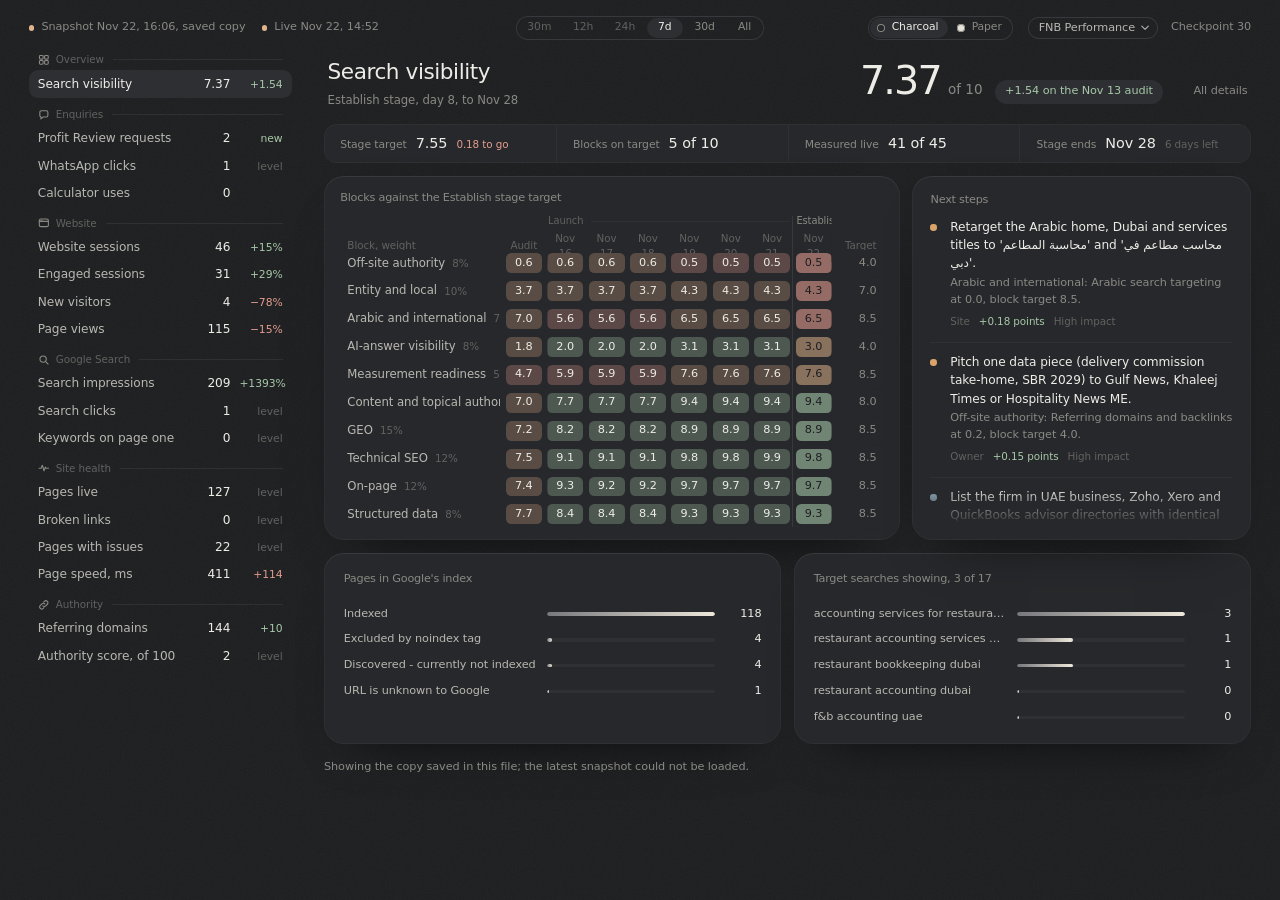
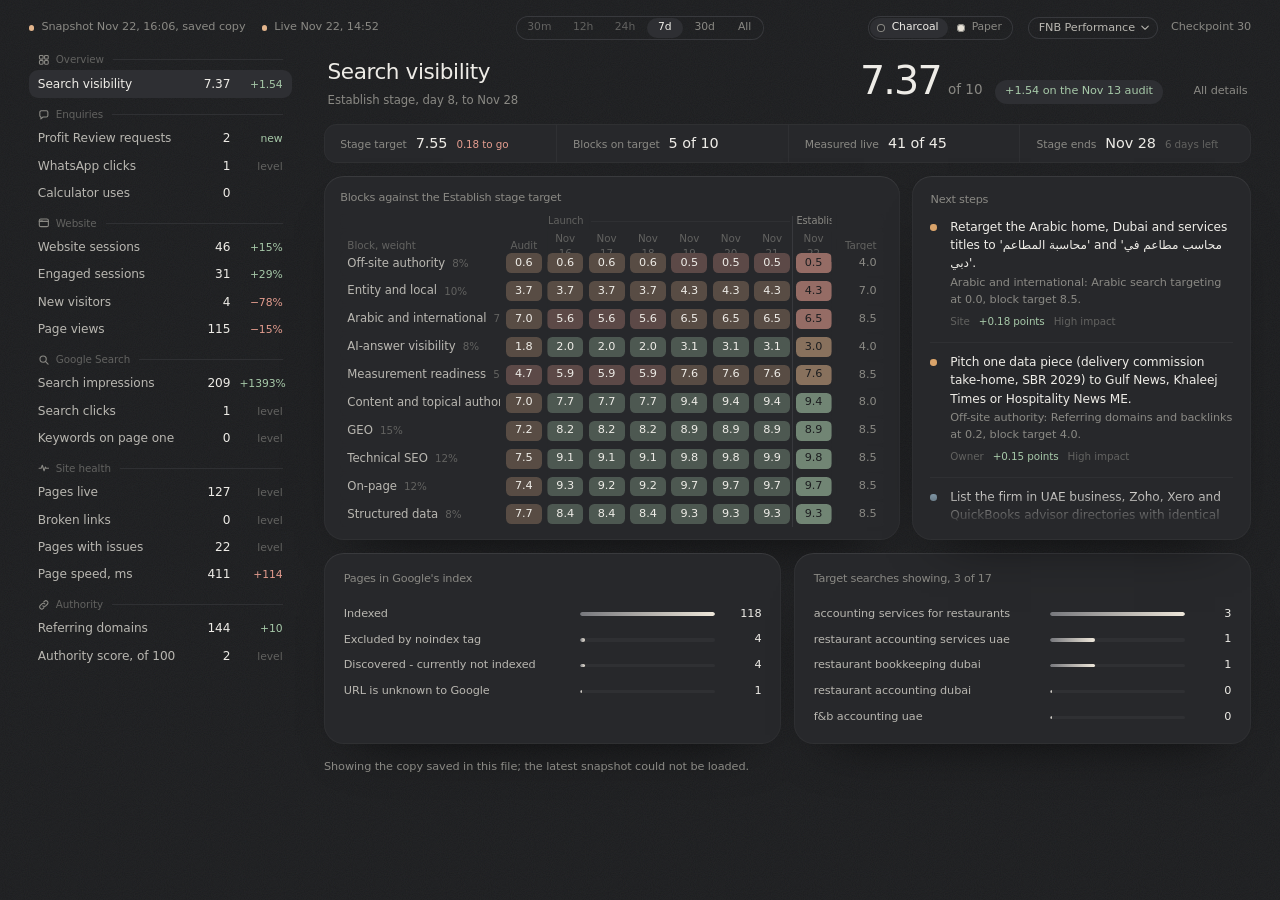
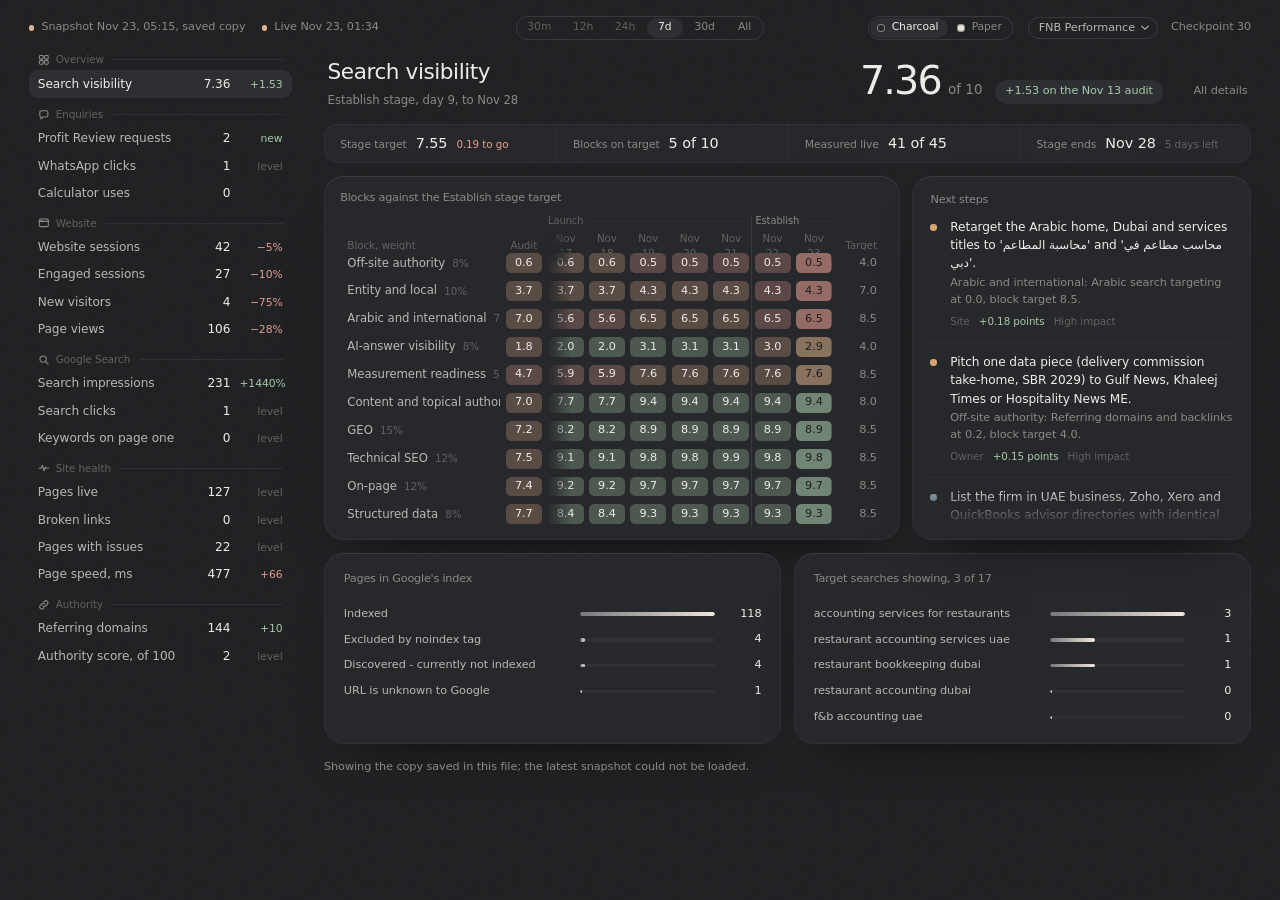
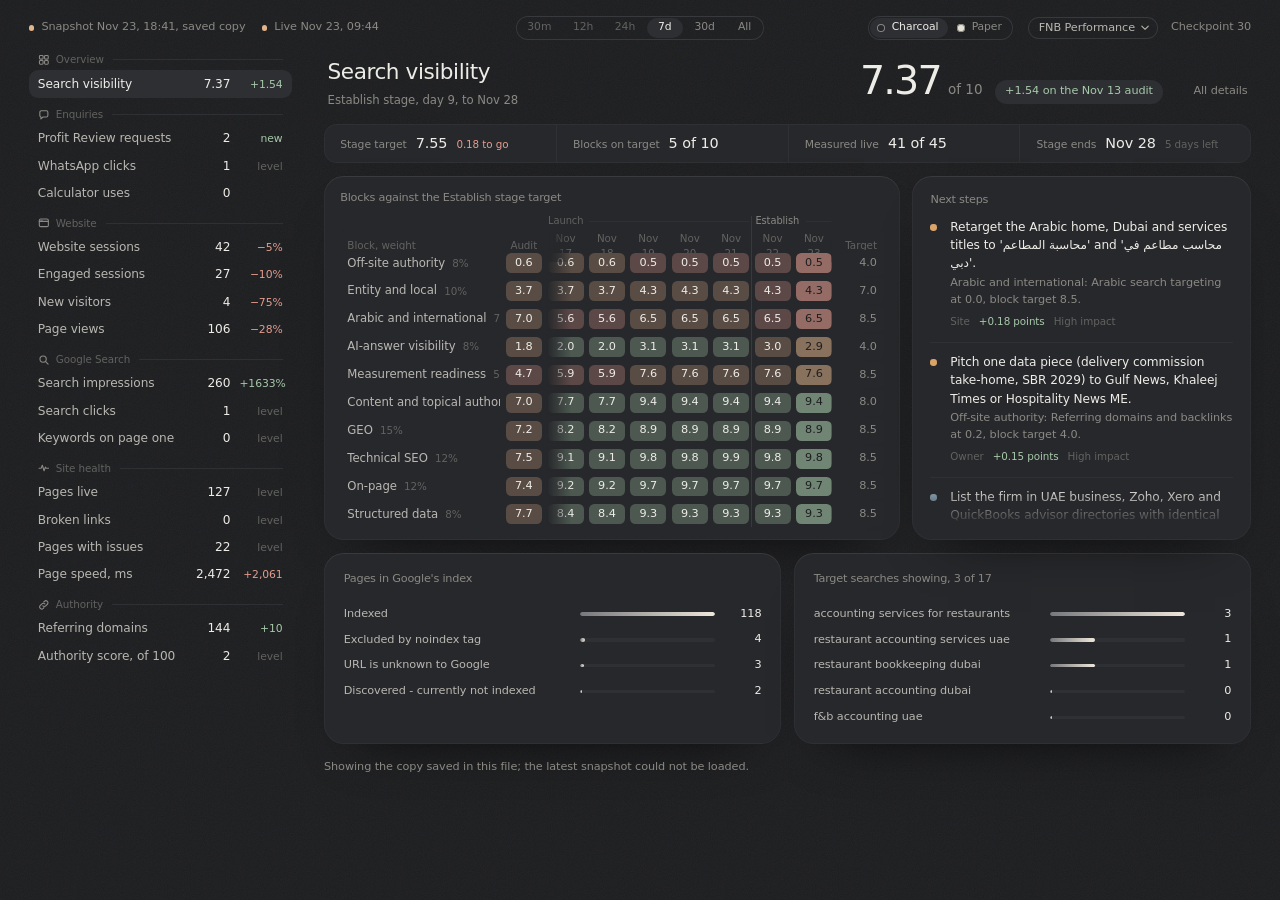
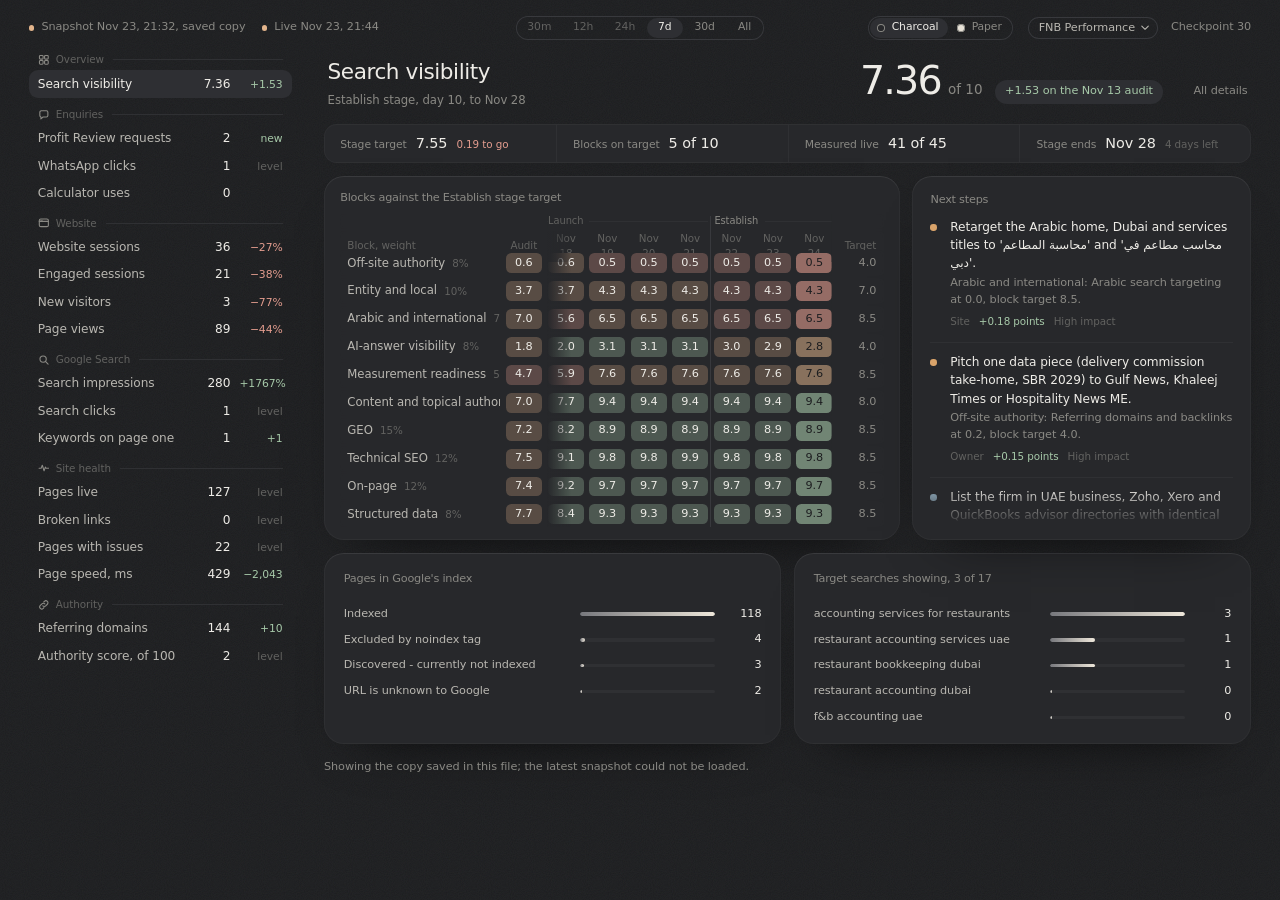
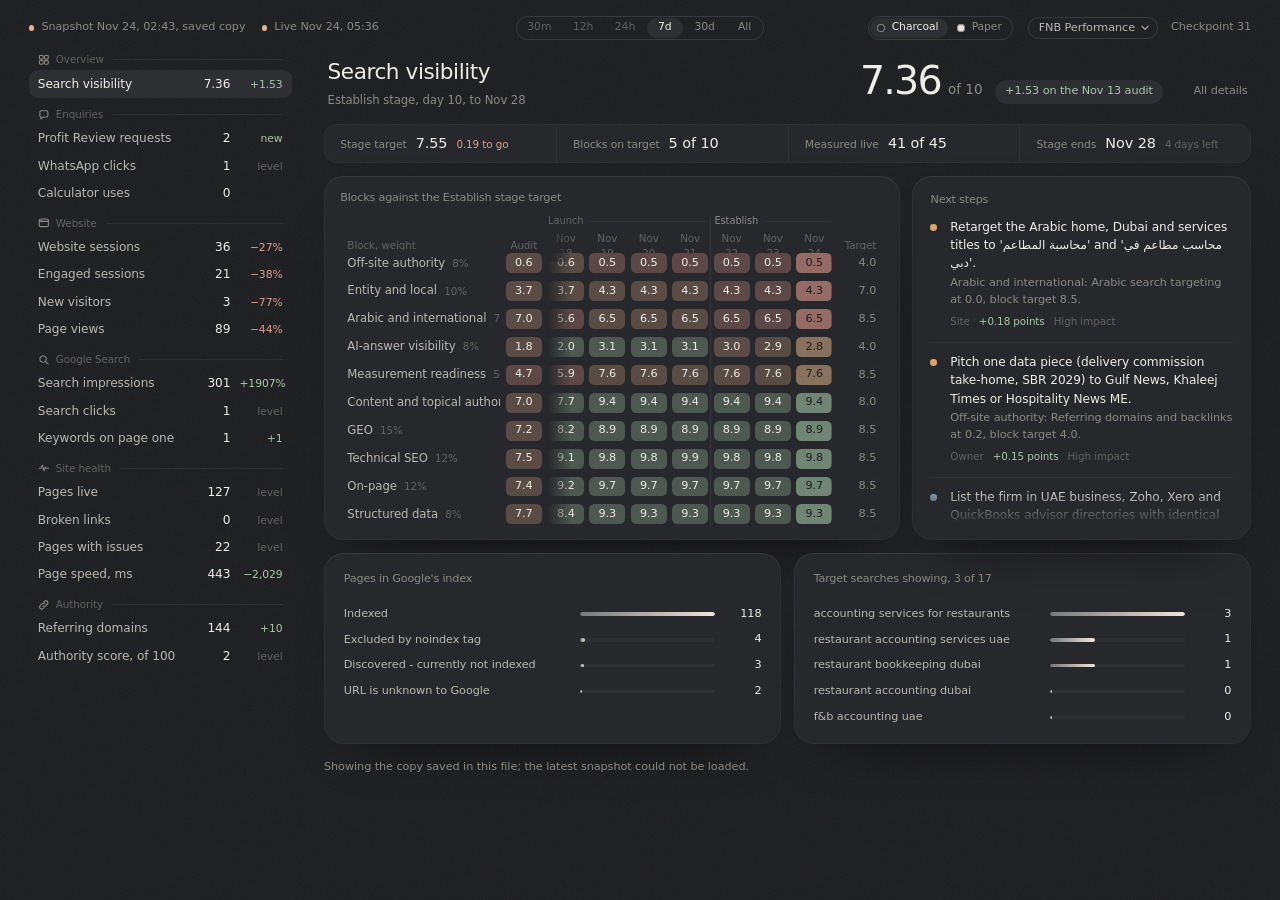
